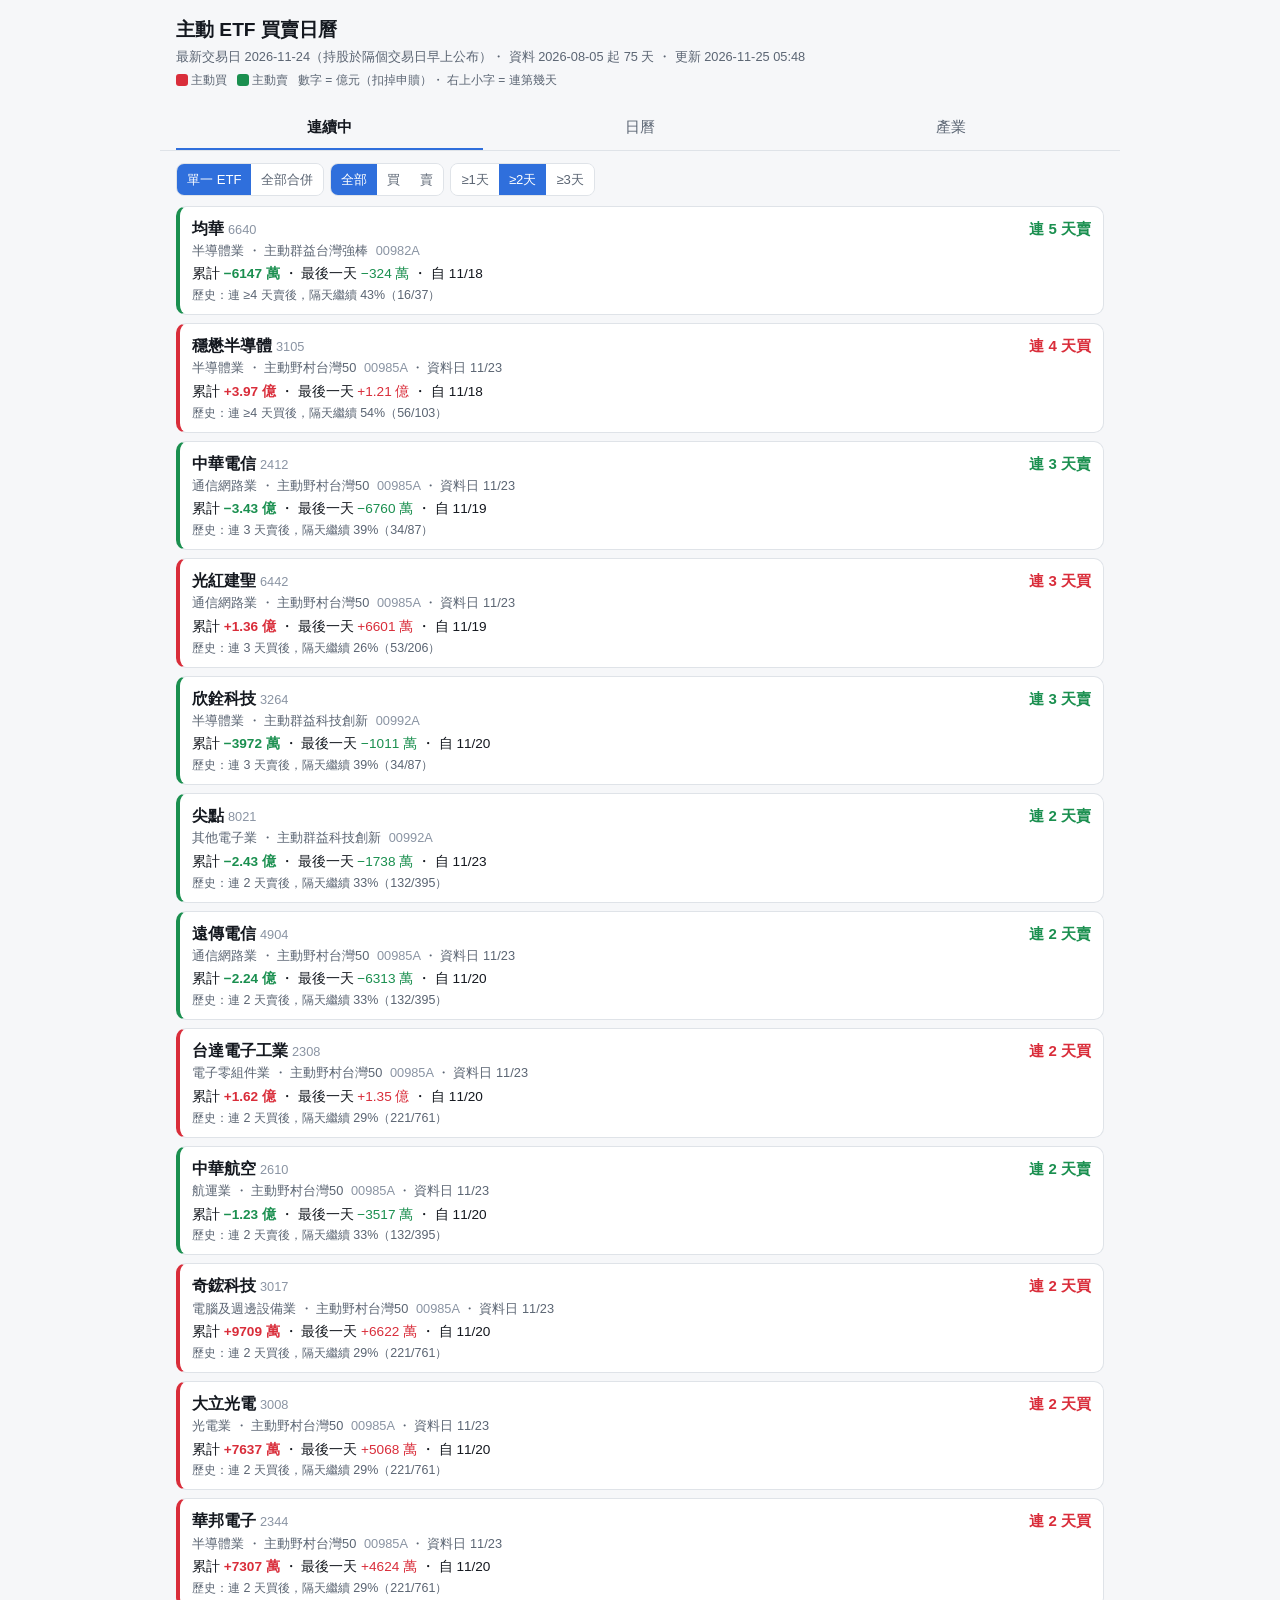
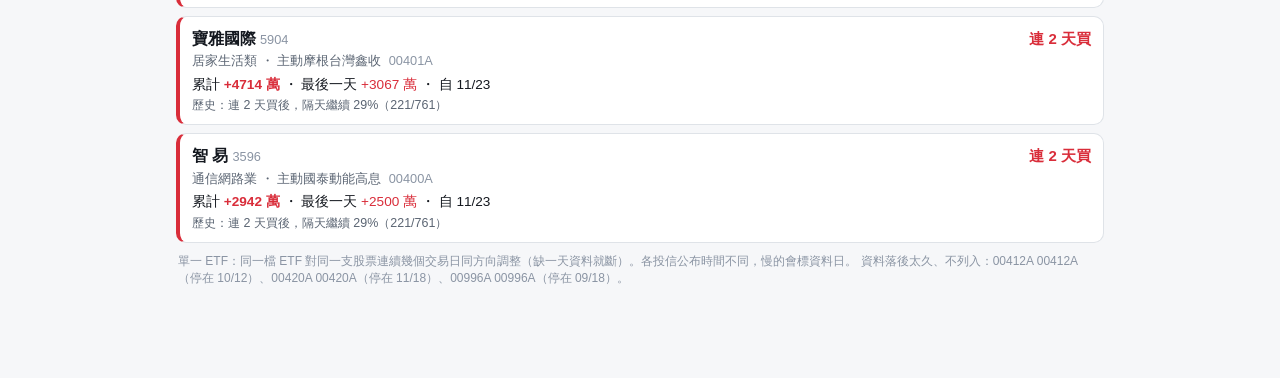
==== calendar/index.html @ 2f812009 "sync: 上游 357be80 + 推播狀態 2026/11/25 05:48" ====
<!doctype html>
<html lang="zh-Hant">
<head>
<meta charset="utf-8">
<meta name="viewport" content="width=device-width,initial-scale=1">
<title>主動 ETF 買賣日曆</title>
<style>
:root{--bg:#f6f7f9;--panel:#fff;--panel2:#f0f2f5;--line:#dfe3e8;--ink:#14181f;--dim:#5b6573;--mute:#8a94a3;
  --buy:#d92d3a;--buy-bg:217,45,58;--sell:#1a8f4f;--sell-bg:26,143,79;--acc:#2f6fdc}
@media (prefers-color-scheme:dark){:root:not([data-theme="light"]){--bg:#0d1117;--panel:#161b22;--panel2:#1f2630;
  --line:#2a323d;--ink:#e6eaf0;--dim:#a2adbb;--mute:#6f7b8b;--buy:#ff6b74;--buy-bg:255,90,100;--sell:#3ccf7f;--sell-bg:50,200,120;--acc:#6aa3ff}}
:root[data-theme="dark"]{--bg:#0d1117;--panel:#161b22;--panel2:#1f2630;--line:#2a323d;--ink:#e6eaf0;--dim:#a2adbb;
  --mute:#6f7b8b;--buy:#ff6b74;--buy-bg:255,90,100;--sell:#3ccf7f;--sell-bg:50,200,120;--acc:#6aa3ff}
*{box-sizing:border-box}
body{margin:0;background:var(--bg);color:var(--ink);font:15px/1.45 -apple-system,BlinkMacSystemFont,"PingFang TC","Noto Sans TC",sans-serif;
  font-feature-settings:"tnum" 1;-webkit-text-size-adjust:100%}
.wrap{max-width:60rem;margin:0 auto;padding:0 16px 80px}
header{padding:16px 0 8px}
h1{font-size:1.2rem;margin:0}
.sub{color:var(--dim);font-size:.8rem;margin-top:4px}
.legend{display:flex;gap:10px;align-items:center;font-size:.75rem;color:var(--dim);margin-top:6px;flex-wrap:wrap}
.sw{display:inline-block;width:12px;height:12px;border-radius:3px;vertical-align:-2px;margin-right:3px}
nav{position:sticky;top:0;z-index:5;background:var(--bg);display:flex;gap:4px;border-bottom:1px solid var(--line);margin:8px -16px 12px;padding:0 16px}
nav button{flex:1;background:none;border:0;border-bottom:2px solid transparent;color:var(--dim);font:inherit;padding:10px 0;cursor:pointer}
nav button.on{color:var(--ink);border-bottom-color:var(--acc);font-weight:600}
.bar{display:flex;gap:6px;flex-wrap:wrap;margin-bottom:10px}
.seg{display:inline-flex;border:1px solid var(--line);border-radius:8px;overflow:hidden}
.seg button{background:var(--panel);border:0;color:var(--dim);font:inherit;font-size:.82rem;padding:6px 10px;cursor:pointer}
.seg button.on{background:var(--acc);color:#fff}
select{font:inherit;font-size:.85rem;padding:6px 8px;border-radius:8px;border:1px solid var(--line);background:var(--panel);color:var(--ink);max-width:100%}
.card{background:var(--panel);border:1px solid var(--line);border-left:4px solid var(--c);border-radius:10px;padding:10px 12px;margin-bottom:8px;cursor:pointer}
.card .top{display:flex;justify-content:space-between;gap:8px;align-items:baseline}
.card .nm{font-weight:600;font-size:1rem}
.card .code{color:var(--mute);font-size:.8rem;margin-left:4px}
.card .run{color:var(--c);font-weight:700;white-space:nowrap}
.card .meta{color:var(--dim);font-size:.8rem;margin-top:2px}
.card .nums{font-size:.85rem;margin-top:4px}
.card .p{font-size:.78rem;color:var(--dim);margin-top:2px}
.amt-b{color:var(--buy)}.amt-s{color:var(--sell)}
.empty{color:var(--mute);text-align:center;padding:30px 0}
.gridwrap{overflow-x:auto;border:1px solid var(--line);border-radius:10px;background:var(--panel)}
table.cal{border-collapse:separate;border-spacing:0;font-size:.72rem}
.cal th,.cal td{padding:0;height:30px;text-align:center;border-bottom:1px solid var(--line)}
.cal thead th{position:sticky;top:0;background:var(--panel2);color:var(--dim);font-weight:500;min-width:42px;padding:0 2px;z-index:2}
.cal .stk{position:sticky;left:0;background:var(--panel);text-align:left;padding:0 8px;min-width:96px;max-width:110px;
  white-space:nowrap;overflow:hidden;text-overflow:ellipsis;z-index:1;border-right:1px solid var(--line);cursor:pointer;font-size:.78rem}
.cal thead .stk{z-index:3;background:var(--panel2)}
.cal .stk small{color:var(--mute)}
.cal tr.grp td{background:var(--panel2);height:24px}
.cal tr.grp td.stk{color:var(--dim);font-weight:600}
.cal td.c{min-width:42px;font-variant-numeric:tabular-nums}
.cal td.c>span{display:block;position:relative;margin:2px;border-radius:4px;line-height:26px;white-space:nowrap}
.cal td.c .r{position:absolute;top:-1px;right:2px;font-size:.55rem;line-height:1;opacity:.85}
.note{font-size:.75rem;color:var(--mute);margin:10px 2px}
#sheet{position:fixed;inset:0;background:rgba(0,0,0,.45);display:none;z-index:20}
#sheet.open{display:block}
#sheet .box{position:absolute;left:0;right:0;bottom:0;max-height:85vh;overflow:auto;background:var(--panel);border-radius:14px 14px 0 0;padding:16px 16px 28px}
#sheet .box{max-width:60rem;margin:0 auto}
.links{display:flex;gap:8px;margin:10px 0}
.links a{flex:1;text-align:center;text-decoration:none;background:var(--acc);color:#fff;border-radius:8px;padding:10px 0;font-weight:600}
.links a.alt{background:var(--panel2);color:var(--ink);border:1px solid var(--line)}
table.det{width:100%;border-collapse:collapse;font-size:.82rem}
.det td,.det th{padding:6px 4px;border-bottom:1px solid var(--line);text-align:left}
.det th{color:var(--dim);font-weight:500}
.det td.n{text-align:right;font-variant-numeric:tabular-nums}
.x{float:right;background:none;border:0;color:var(--dim);font-size:1.4rem;line-height:1;cursor:pointer}
</style>
</head>
<body>
<div class="wrap">
<header>
  <h1>主動 ETF 買賣日曆</h1>
  <div class="sub" id="sub"></div>
  <div class="legend">
    <span><i class="sw" style="background:var(--buy)"></i>主動買</span>
    <span><i class="sw" style="background:var(--sell)"></i>主動賣</span>
    <span>數字 = 億元（扣掉申贖）・ 右上小字 = 連第幾天</span>
  </div>
</header>
<nav>
  <button data-tab="runs" class="on">連續中</button>
  <button data-tab="cal">日曆</button>
  <button data-tab="ind">產業</button>
</nav>

<section id="tab-runs">
  <div class="bar">
    <div class="seg" id="r-level"><button data-v="etf" class="on">單一 ETF</button><button data-v="stk">全部合併</button></div>
    <div class="seg" id="r-dir"><button data-v="0" class="on">全部</button><button data-v="1">買</button><button data-v="-1">賣</button></div>
    <div class="seg" id="r-min"><button data-v="1">≥1天</button><button data-v="2" class="on">≥2天</button><button data-v="3">≥3天</button></div>
  </div>
  <div id="runs"></div>
  <div class="note" id="runs-note"></div>
</section>

<section id="tab-cal" hidden>
  <div class="bar"><select id="c-etf"></select><select id="c-ind"></select></div>
  <div class="gridwrap" id="calwrap"></div>
  <div class="note">點股票名稱看明細和今日走勢。只列出最近這段期間有訊號的股票。</div>
</section>

<section id="tab-ind" hidden>
  <div class="gridwrap" id="indwrap"></div>
  <div class="note">所有主動 ETF 合併、依產業加總的淨主動金額（億）。點產業名稱 → 日曆只看這個產業。</div>
</section>
</div>

<div id="sheet"><div class="box" id="sheetbox"></div></div>

<script>
const D = {"built":"2026-11-25 05:48","days":["2026-10-12","2026-10-13","2026-10-14","2026-10-15","2026-10-16","2026-10-19","2026-10-20","2026-10-21","2026-10-22","2026-10-27","2026-10-28","2026-10-29","2026-10-30","2026-11-02","2026-11-03","2026-11-04","2026-11-05","2026-11-06","2026-11-09","2026-11-10","2026-11-11","2026-11-12","2026-11-13","2026-11-16","2026-11-17","2026-11-18","2026-11-19","2026-11-20","2026-11-23","2026-11-24"],"last_day":"2026-11-24","first_day":"2026-08-05","n_days":75,"stale":["00412A","00420A","00996A"],"etfs":{"00400A":{"name":"主動國泰動能高息","issuer":"國泰","latest":"2026-11-24"},"00401A":{"name":"主動摩根台灣鑫收","issuer":"摩根","latest":"2026-11-24"},"00403A":{"name":"主動統一升級50","issuer":"統一","latest":"2026-11-24"},"00404A":{"name":"主動聯博動能50","issuer":"聯博","latest":"2026-11-24"},"00405A":{"name":"主動富邦台灣龍耀","issuer":"富邦","latest":"2026-11-24"},"00406A":{"name":"主動中信台灣收益","issuer":"中信","latest":"2026-11-24"},"00407A":{"name":"主動凱基台灣","issuer":"凱基","latest":"2026-11-24"},"00408A":{"name":"主動第一金優股息","issuer":"第一金","latest":"2026-11-24"},"00410A":{"name":"主動永豐科技趨勢","issuer":"永豐","latest":"2026-11-24"},"00412A":{"name":"00412A","issuer":"","latest":"2026-10-12"},"00413A":{"name":"主動玉山關鍵科技","issuer":"玉山","latest":"2026-11-24"},"00415A":{"name":"主動群益核心50","issuer":"群益","latest":"2026-11-24"},"00416A":{"name":"主動台新臺灣中小","issuer":"台新","latest":"2026-11-24"},"00418A":{"name":"主動復華台灣新星","issuer":"復華","latest":"2026-11-24"},"00420A":{"name":"00420A","issuer":"","latest":"2026-11-18"},"00980A":{"name":"主動野村臺灣優選","issuer":"野村","latest":"2026-11-23"},"00981A":{"name":"主動統一台股增長","issuer":"統一","latest":"2026-11-24"},"00982A":{"name":"主動群益台灣強棒","issuer":"群益","latest":"2026-11-24"},"00984A":{"name":"主動安聯台灣高息","issuer":"安聯","latest":"2026-11-23"},"00985A":{"name":"主動野村台灣50","issuer":"野村","latest":"2026-11-23"},"00987A":{"name":"主動台新優勢成長","issuer":"台新","latest":"2026-11-24"},"00991A":{"name":"主動復華未來50","issuer":"復華","latest":"2026-11-24"},"00992A":{"name":"主動群益科技創新","issuer":"群益","latest":"2026-11-24"},"00993A":{"name":"主動安聯台灣","issuer":"安聯","latest":"2026-11-23"},"00994A":{"name":"主動第一金台股優","issuer":"第一金","latest":"2026-11-24"},"00995A":{"name":"主動中信台灣卓越","issuer":"中信","latest":"2026-11-24"},"00996A":{"name":"00996A","issuer":"","latest":"2026-09-18"},"00999A":{"name":"主動野村臺灣高息","issuer":"野村","latest":"2026-11-23"}},"stocks":{"1101":{"n":"臺灣水泥","ind":"水泥工業","mkt":"twse"},"1215":{"n":"卜蜂","ind":"食品工業","mkt":"twse"},"1216":{"n":"統一企業","ind":"食品工業","mkt":"twse"},"1301":{"n":"台灣塑膠工業","ind":"塑膠工業","mkt":"twse"},"1303":{"n":"南亞塑膠工業","ind":"塑膠工業","mkt":"twse"},"1326":{"n":"台灣化學纖維","ind":"塑膠工業","mkt":"twse"},"1402":{"n":"遠東新世紀","ind":"紡織纖維","mkt":"twse"},"1409":{"n":"新纖","ind":"紡織纖維","mkt":"twse"},"1476":{"n":"儒鴻","ind":"紡織纖維","mkt":"twse"},"1477":{"n":"聚陽實業","ind":"紡織纖維","mkt":"twse"},"1504":{"n":"東元電機","ind":"電機機械","mkt":"twse"},"1519":{"n":"華城","ind":"電機機械","mkt":"twse"},"1560":{"n":"中國砂輪企業","ind":"電機機械","mkt":"twse"},"1590":{"n":"亞德客-KY","ind":"電機機械","mkt":"twse"},"1605":{"n":"華新麗華","ind":"電器電纜","mkt":"twse"},"1709":{"n":"和益","ind":"化學工業","mkt":"twse"},"1727":{"n":"臺灣中華化學工業","ind":"化學工業","mkt":"twse"},"1785":{"n":"光洋科","ind":"其他電子類","mkt":"tpex"},"1802":{"n":"台玻","ind":"玻璃陶瓷","mkt":"twse"},"1815":{"n":"富喬","ind":"電子零組件業","mkt":"tpex"},"2006":{"n":"東和鋼鐵","ind":"鋼鐵工業","mkt":"twse"},"2027":{"n":"大成不銹鋼工業","ind":"鋼鐵工業","mkt":"twse"},"2049":{"n":"上銀科技","ind":"電機機械","mkt":"twse"},"2059":{"n":"川湖科技","ind":"電子零組件業","mkt":"twse"},"2301":{"n":"光寶科","ind":"電腦及週邊設備業","mkt":"twse"},"2303":{"n":"聯華電子","ind":"半導體業","mkt":"twse"},"2308":{"n":"台達電子工業","ind":"電子零組件業","mkt":"twse"},"2313":{"n":"華通電腦","ind":"電子零組件業","mkt":"twse"},"2317":{"n":"鴻海精密工業","ind":"其他電子業","mkt":"twse"},"2327":{"n":"國巨*","ind":"電子零組件業","mkt":"twse"},"2330":{"n":"台灣積體電路製造","ind":"半導體業","mkt":"twse"},"2337":{"n":"旺宏","ind":"半導體業","mkt":"twse"},"2344":{"n":"華邦電子","ind":"半導體業","mkt":"twse"},"2345":{"n":"智邦科技","ind":"通信網路業","mkt":"twse"},"2347":{"n":"聯強","ind":"電子通路業","mkt":"twse"},"2351":{"n":"順德","ind":"半導體業","mkt":"twse"},"2357":{"n":"華碩電腦","ind":"電腦及週邊設備業","mkt":"twse"},"2360":{"n":"致茂","ind":"其他電子業","mkt":"twse"},"2368":{"n":"金像電子（股）公司","ind":"電子零組件業","mkt":"twse"},"2376":{"n":"技嘉","ind":"電腦及週邊設備業","mkt":"twse"},"2377":{"n":"微星科技","ind":"電腦及週邊設備業","mkt":"twse"},"2379":{"n":"瑞昱","ind":"半導體業","mkt":"twse"},"2382":{"n":"廣達電腦","ind":"電腦及週邊設備業","mkt":"twse"},"2383":{"n":"台光電子材料","ind":"電子零組件業","mkt":"twse"},"2395":{"n":"研華","ind":"電腦及週邊設備業","mkt":"twse"},"2404":{"n":"漢唐","ind":"其他電子業","mkt":"twse"},"2408":{"n":"南亞科技","ind":"半導體業","mkt":"twse"},"2409":{"n":"友達","ind":"光電業","mkt":"twse"},"2412":{"n":"中華電信","ind":"通信網路業","mkt":"twse"},"2428":{"n":"興勤","ind":"電子零組件業","mkt":"twse"},"2436":{"n":"偉詮電子","ind":"半導體業","mkt":"twse"},"2439":{"n":"美律","ind":"通信網路業","mkt":"twse"},"2441":{"n":"超豐電子","ind":"半導體業","mkt":"twse"},"2449":{"n":"京元電子","ind":"半導體業","mkt":"twse"},"2451":{"n":"創見資訊","ind":"半導體業","mkt":"twse"},"2454":{"n":"聯發科技","ind":"半導體業","mkt":"twse"},"2455":{"n":"全新光電科技","ind":"通信網路業","mkt":"twse"},"2464":{"n":"盟立","ind":"其他電子業","mkt":"twse"},"2466":{"n":"冠西","ind":"光電業","mkt":"twse"},"2467":{"n":"志聖","ind":"電子零組件業","mkt":"twse"},"2476":{"n":"鉅祥","ind":"電子零組件業","mkt":"twse"},"2478":{"n":"大毅","ind":"電子零組件業","mkt":"twse"},"2481":{"n":"強茂","ind":"半導體業","mkt":"twse"},"2486":{"n":"一詮精密工業","ind":"光電業","mkt":"twse"},"2603":{"n":"長榮海運","ind":"航運業","mkt":"twse"},"2606":{"n":"裕  民","ind":"航運業","mkt":"twse"},"2609":{"n":"陽明海運","ind":"航運業","mkt":"twse"},"2610":{"n":"中華航空","ind":"航運業","mkt":"twse"},"2615":{"n":"萬海","ind":"航運業","mkt":"twse"},"2618":{"n":"長榮航空","ind":"航運業","mkt":"twse"},"2634":{"n":"漢翔公司","ind":"航運業","mkt":"twse"},"2637":{"n":"慧洋-KY","ind":"航運業","mkt":"twse"},"2801":{"n":"彰銀","ind":"金融保險","mkt":"twse"},"2851":{"n":"中央再保險股份有限公司","ind":"金融保險","mkt":"twse"},"2855":{"n":"統一證券","ind":"金融保險","mkt":"twse"},"2880":{"n":"華南金融控股","ind":"金融保險","mkt":"twse"},"2881":{"n":"富邦金控","ind":"金融保險","mkt":"twse"},"2882":{"n":"國泰金融","ind":"金融保險","mkt":"twse"},"2883":{"n":"凱基金控","ind":"金融保險","mkt":"twse"},"2884":{"n":"玉山金融控股","ind":"金融保險","mkt":"twse"},"2885":{"n":"元大金融控股","ind":"金融保險","mkt":"twse"},"2886":{"n":"兆豐金融控股","ind":"金融保險","mkt":"twse"},"2887":{"n":"台新新光金融控股","ind":"金融保險","mkt":"twse"},"2890":{"n":"永豐金融控股","ind":"金融保險","mkt":"twse"},"2891":{"n":"中信金","ind":"金融保險","mkt":"twse"},"2892":{"n":"第一金融控股","ind":"金融保險","mkt":"twse"},"3006":{"n":"晶豪","ind":"半導體業","mkt":"twse"},"3008":{"n":"大立光電","ind":"光電業","mkt":"twse"},"3014":{"n":"聯陽半導體股份有限公司","ind":"半導體業","mkt":"twse"},"3017":{"n":"奇鋐科技","ind":"電腦及週邊設備業","mkt":"twse"},"3023":{"n":"信邦","ind":"電子零組件業","mkt":"twse"},"3026":{"n":"禾伸堂企業","ind":"電子零組件業","mkt":"twse"},"3028":{"n":"增你強","ind":"電子通路業","mkt":"twse"},"3034":{"n":"聯詠","ind":"半導體業","mkt":"twse"},"3036":{"n":"文曄科技","ind":"電子通路業","mkt":"twse"},"3037":{"n":"欣興電子","ind":"電子零組件業","mkt":"twse"},"3042":{"n":"晶技","ind":"電子零組件業","mkt":"twse"},"3044":{"n":"健鼎科技","ind":"電子零組件業","mkt":"twse"},"3045":{"n":"台灣大","ind":"通信網路業","mkt":"twse"},"3081":{"n":"聯亞光電工業","ind":"通信網路業","mkt":"tpex"},"3090":{"n":"日電貿","ind":"電子零組件業","mkt":"twse"},"3105":{"n":"穩懋半導體","ind":"半導體業","mkt":"tpex"},"3131":{"n":"弘塑科技","ind":"半導體業","mkt":"tpex"},"3167":{"n":"大量科技","ind":"電機機械","mkt":"twse"},"3189":{"n":"景碩","ind":"半導體業","mkt":"twse"},"3211":{"n":"順達","ind":"電腦及週邊設備業","mkt":"tpex"},"3227":{"n":"原相科技","ind":"半導體業","mkt":"tpex"},"3231":{"n":"緯創資通","ind":"電腦及週邊設備業","mkt":"twse"},"3260":{"n":"威剛","ind":"半導體業","mkt":"tpex"},"3264":{"n":"欣銓科技","ind":"半導體業","mkt":"tpex"},"3265":{"n":"台星科","ind":"半導體業","mkt":"tpex"},"3293":{"n":"鈊象電子","ind":"文化創意業","mkt":"tpex"},"3324":{"n":"雙鴻科技","ind":"其他電子類","mkt":"tpex"},"3363":{"n":"上詮","ind":"通信網路業","mkt":"tpex"},"3374":{"n":"精材","ind":"半導體業","mkt":"tpex"},"3376":{"n":"新日興","ind":"電子零組件業","mkt":"twse"},"3406":{"n":"玉晶光","ind":"光電業","mkt":"twse"},"3443":{"n":"創意電子","ind":"半導體業","mkt":"twse"},"3450":{"n":"聯鈞","ind":"半導體業","mkt":"twse"},"3455":{"n":"由田","ind":"光電業","mkt":"tpex"},"3491":{"n":"昇達科技","ind":"通信網路業","mkt":"tpex"},"3529":{"n":"力旺電子","ind":"半導體業","mkt":"tpex"},"3533":{"n":"嘉澤","ind":"電子零組件業","mkt":"twse"},"3583":{"n":"辛耘","ind":"半導體業","mkt":"twse"},"3596":{"n":"智  易","ind":"通信網路業","mkt":"twse"},"3605":{"n":"宏致","ind":"電子零組件業","mkt":"twse"},"3617":{"n":"碩天","ind":"其他電子業","mkt":"twse"},"3653":{"n":"健策精密工業","ind":"電子零組件業","mkt":"twse"},"3661":{"n":"世芯電子","ind":"半導體業","mkt":"twse"},"3665":{"n":"貿聯控股（BizLink Holding In","ind":"其他電子業","mkt":"twse"},"3680":{"n":"家登精密工業","ind":"半導體業","mkt":"tpex"},"3702":{"n":"大聯大控股","ind":"電子通路業","mkt":"twse"},"3706":{"n":"神達控股","ind":"電腦及週邊設備業","mkt":"twse"},"3711":{"n":"日月光投資控股","ind":"半導體業","mkt":"twse"},"3714":{"n":"富采","ind":"光電業","mkt":"twse"},"4441":{"n":"振大環球","ind":"紡織纖維","mkt":"twse"},"4551":{"n":"智伸科技","ind":"汽車工業","mkt":"twse"},"4746":{"n":"台耀化學","ind":"生技醫療業","mkt":"twse"},"4749":{"n":"新應材","ind":"半導體業","mkt":"tpex"},"4770":{"n":"上品綜合工業股份有限公司","ind":"化學工業","mkt":"twse"},"4904":{"n":"遠傳電信","ind":"通信網路業","mkt":"twse"},"4938":{"n":"和碩聯合科技","ind":"電腦及週邊設備業","mkt":"twse"},"4958":{"n":"臻鼎科技控股","ind":"電子零組件業","mkt":"twse"},"4961":{"n":"天鈺科技","ind":"半導體業","mkt":"twse"},"4966":{"n":"譜瑞-KY","ind":"半導體業","mkt":"tpex"},"4967":{"n":"十銓","ind":"半導體業","mkt":"twse"},"4979":{"n":"華星光","ind":"通信網路業","mkt":"tpex"},"4991":{"n":"環宇 -KY","ind":"半導體業","mkt":"tpex"},"5274":{"n":"信驊科技","ind":"半導體業","mkt":"tpex"},"5289":{"n":"宜鼎國際","ind":"電腦及週邊設備業","mkt":"tpex"},"5347":{"n":"世界先進","ind":"半導體業","mkt":"tpex"},"5351":{"n":"鈺創","ind":"半導體業","mkt":"tpex"},"5425":{"n":"台半","ind":"半導體業","mkt":"tpex"},"5434":{"n":"崇越科技","ind":"電子通路業","mkt":"twse"},"5483":{"n":"中美晶","ind":"半導體業","mkt":"tpex"},"5534":{"n":"長虹建設","ind":"建材營造","mkt":"twse"},"5536":{"n":"聖暉*","ind":"其他電子類","mkt":"tpex"},"5871":{"n":"中租-KY","ind":"其他","mkt":"twse"},"5876":{"n":"上海商銀","ind":"金融保險","mkt":"twse"},"5904":{"n":"寶雅國際","ind":"居家生活類","mkt":"tpex"},"6121":{"n":"新普科技","ind":"電腦及週邊設備業","mkt":"tpex"},"6139":{"n":"亞翔","ind":"其他電子業","mkt":"twse"},"6147":{"n":"頎邦","ind":"半導體業","mkt":"tpex"},"6187":{"n":"萬潤","ind":"半導體業","mkt":"tpex"},"6196":{"n":"帆宣","ind":"其他電子業","mkt":"twse"},"6197":{"n":"佳必琪","ind":"電子零組件業","mkt":"twse"},"6213":{"n":"聯茂電子","ind":"電子零組件業","mkt":"twse"},"6214":{"n":"精誠資訊","ind":"資訊服務業","mkt":"twse"},"6223":{"n":"旺矽科技","ind":"半導體業","mkt":"tpex"},"6239":{"n":"力成","ind":"半導體業","mkt":"twse"},"6257":{"n":"矽格","ind":"半導體業","mkt":"twse"},"6271":{"n":"同欣電","ind":"半導體業","mkt":"twse"},"6274":{"n":"台燿科技","ind":"電子零組件業","mkt":"tpex"},"6278":{"n":"台表科","ind":"光電業","mkt":"twse"},"6285":{"n":"啟碁科技","ind":"通信網路業","mkt":"twse"},"6415":{"n":"矽力*-KY","ind":"半導體業","mkt":"twse"},"6438":{"n":"迅得機械","ind":"其他電子業","mkt":"twse"},"6442":{"n":"光紅建聖","ind":"通信網路業","mkt":"twse"},"6446":{"n":"藥華醫藥","ind":"生技醫療業","mkt":"twse"},"6488":{"n":"環球晶圓","ind":"半導體業","mkt":"tpex"},"6505":{"n":"台塑石化","ind":"油電燃氣業","mkt":"twse"},"6510":{"n":"中華精測科技","ind":"半導體業","mkt":"tpex"},"6515":{"n":"穎崴科技","ind":"半導體業","mkt":"twse"},"6526":{"n":"達發科技股份有限公司","ind":"半導體業","mkt":"twse"},"6531":{"n":"愛普科技","ind":"半導體業","mkt":"twse"},"6584":{"n":"南俊國際","ind":"電子零組件業","mkt":"tpex"},"6640":{"n":"均華","ind":"半導體業","mkt":"tpex"},"6669":{"n":"緯穎科技服務","ind":"電腦及週邊設備業","mkt":"twse"},"6670":{"n":"復盛應用","ind":"運動休閒","mkt":"twse"},"6672":{"n":"騰輝電子-KY","ind":"電子零組件業","mkt":"twse"},"6691":{"n":"洋基工程","ind":"其他電子業","mkt":"twse"},"6715":{"n":"嘉基科技","ind":"電子零組件業","mkt":"twse"},"6770":{"n":"力積電","ind":"半導體業","mkt":"twse"},"6782":{"n":"視陽","ind":"生技醫療業","mkt":"twse"},"6805":{"n":"富世達","ind":"電子零組件業","mkt":"twse"},"6831":{"n":"邁科科技","ind":"電腦及週邊設備業","mkt":"twse"},"6957":{"n":"裕慶-KY","ind":"其他","mkt":"twse"},"7722":{"n":"LINEPAY","ind":"數位雲端","mkt":"twse"},"7750":{"n":"新代","ind":"電機機械","mkt":"twse"},"7769":{"n":"鴻勁精密","ind":"半導體業","mkt":"twse"},"7788":{"n":"松川精密","ind":"電子零組件業","mkt":"twse"},"7795":{"n":"長廣精機","ind":"電子零組件業","mkt":"twse"},"7828":{"n":"創新服務","ind":"半導體業","mkt":"tpex"},"7856":{"n":"漢測","ind":"半導體業","mkt":"tpex"},"8016":{"n":"矽創","ind":"半導體業","mkt":"twse"},"8021":{"n":"尖點","ind":"其他電子業","mkt":"twse"},"8039":{"n":"台虹科技","ind":"電子零組件業","mkt":"twse"},"8046":{"n":"南亞電路板","ind":"電子零組件業","mkt":"twse"},"8070":{"n":"長華*","ind":"電子通路業","mkt":"twse"},"8081":{"n":"致新科技","ind":"半導體業","mkt":"twse"},"8150":{"n":"南茂科技","ind":"半導體業","mkt":"twse"},"8210":{"n":"勤誠","ind":"電腦及週邊設備業","mkt":"twse"},"8299":{"n":"群聯電子","ind":"半導體業","mkt":"tpex"},"8358":{"n":"金居","ind":"電子零組件業","mkt":"tpex"},"8464":{"n":"億豐綜合工業","ind":"居家生活","mkt":"twse"},"8996":{"n":"高力熱處理工業","ind":"電機機械","mkt":"twse"},"9933":{"n":"中鼎","ind":"其他","mkt":"twse"},"9939":{"n":"宏全","ind":"其他","mkt":"twse"},"9941":{"n":"裕融企業","ind":"其他","mkt":"twse"},"9958":{"n":"世紀鋼鐵結構","ind":"鋼鐵工業","mkt":"twse"}},"cells_etf":[["00403A","6488",0,-1.118,-1,"adj",-100,3],["00403A","2313",0,2.001,1,"entry",800,1],["00403A","3008",0,3.15,1,"adj",43,1],["00403A","6805",0,-4.086,-1,"adj",-180,1],["00403A","3037",1,-9.44,-1,"adj",-800,1],["00403A","6488",1,-4.056,-1,"adj",-400,4],["00403A","2481",1,-0.976,-1,"adj",-600,1],["00403A","2313",1,0.984,1,"adj",400,2],["00403A","3008",1,6.693,1,"adj",92,2],["00403A","8996",1,1.372,1,"adj",80,1],["00403A","2481",2,-0.576,-1,"adj",-350,2],["00403A","2303",2,-7.103,-1,"adj",-5000,1],["00403A","6274",2,1.387,1,"adj",80,1],["00403A","5274",2,4.9,1,"adj",28,1],["00403A","7769",2,-0.058,-1,"exit",-1,1],["00403A","3443",2,1.237,1,"adj",15,1],["00403A","6274",3,1.948,1,"adj",120,2],["00403A","2454",3,-10.411,-1,"adj",-250,1],["00403A","2368",4,2.739,1,"adj",220,1],["00403A","2313",4,1.963,1,"adj",800,1],["00403A","2383",4,-10.33,-1,"adj",-200,1],["00403A","6805",4,1.8,1,"adj",80,1],["00403A","2368",5,1.5,1,"adj",120,2],["00403A","6274",5,1.631,1,"adj",100,1],["00403A","1560",5,0.945,1,"adj",109,1],["00403A","2454",5,-8.415,-1,"adj",-200,1],["00403A","6805",5,1.401,1,"adj",60,2],["00403A","3443",5,1.957,1,"adj",25,1],["00403A","3017",6,1.995,1,"adj",60,1],["00403A","2303",6,-6.353,-1,"adj",-5000,1],["00403A","2059",6,1.515,1,"adj",15,1],["00403A","1560",6,0.858,1,"adj",100,2],["00403A","6669",6,2.945,1,"adj",153,1],["00403A","2883",7,0.765,1,"entry",2000,1],["00403A","2404",7,-0.011,-1,"exit",-1,1],["00403A","1303",7,1.604,1,"adj",500,1],["00403A","1560",7,0.702,1,"adj",80,3],["00403A","3008",7,2.468,1,"adj",40,1],["00403A","5274",7,1.817,1,"adj",11,1],["00403A","3037",8,2.17,1,"adj",200,1],["00403A","3653",8,-6.98,-1,"adj",-115,1],["00403A","3017",9,1.722,1,"adj",55,1],["00403A","2883",9,0.77,1,"adj",2000,1],["00403A","2303",9,-4.899,-1,"adj",-4000,1],["00403A","3711",9,2.597,1,"adj",399,1],["00403A","5274",9,2.242,1,"adj",14,1],["00403A","3711",10,3.475,1,"adj",500,2],["00403A","3583",10,-0.473,-1,"adj",-77,1],["00403A","1560",10,0.639,1,"adj",70,1],["00403A","2454",10,1.27,1,"adj",30,1],["00403A","3443",10,2.452,1,"adj",30,1],["00403A","2308",10,-3.749,-1,"adj",-242,1],["00403A","2368",11,1.226,1,"adj",110,1],["00403A","2303",11,-6.939,-1,"adj",-5999,1],["00403A","3711",11,2.732,1,"adj",400,3],["00403A","3583",11,-0.436,-1,"adj",-73,2],["00403A","5274",11,1.698,1,"adj",10,1],["00403A","2308",11,-3.923,-1,"adj",-265,2],["00403A","3711",12,2.004,1,"adj",300,4],["00403A","3583",12,-0.395,-1,"adj",-70,3],["00403A","1560",12,0.607,1,"adj",70,1],["00403A","2308",12,-2.98,-1,"adj",-223,3],["00403A","2368",13,1.06,1,"adj",100,1],["00403A","2345",13,-2.164,-1,"adj",-134,1],["00403A","3711",13,2.022,1,"adj",300,5],["00403A","2454",13,1.985,1,"adj",50,1],["00403A","6442",13,-0.381,-1,"adj",-30,1],["00403A","3653",13,1.896,1,"adj",30,1],["00403A","2345",14,-3.08,-1,"adj",-206,2],["00403A","2059",14,0.924,1,"adj",10,1],["00403A","6442",14,-0.74,-1,"adj",-65,2],["00403A","3211",15,-0.405,-1,"adj",-150,1],["00403A","2454",15,1.485,1,"adj",40,1],["00403A","3711",16,0.858,1,"adj",150,1],["00403A","3211",16,-0.379,-1,"adj",-150,2],["00403A","2882",16,1.12,1,"adj",1000,1],["00403A","1303",16,0.996,1,"adj",400,1],["00403A","2454",16,1.729,1,"adj",50,2],["00403A","3211",17,-0.838,-1,"adj",-360,3],["00403A","1303",17,0.958,1,"adj",400,2],["00403A","6274",17,-1.087,-1,"adj",-120,1],["00403A","1560",17,0.537,1,"adj",80,1],["00403A","2454",17,1.695,1,"adj",50,3],["00403A","1560",18,0.213,1,"adj",29,2],["00403A","2360",18,-0.012,-1,"exit",-1,1],["00403A","3044",18,1.332,1,"entry",300,1],["00403A","3017",19,2.233,1,"adj",80,1],["00403A","3711",19,2.904,1,"adj",480,1],["00403A","1303",19,2.312,1,"adj",800,1],["00403A","6274",19,-2.259,-1,"adj",-230,1],["00403A","1560",19,0.537,1,"adj",71,3],["00403A","2454",19,3.064,1,"adj",80,1],["00403A","6669",19,1.009,1,"adj",60,1],["00403A","3044",19,0.711,1,"adj",150,2],["00403A","3017",20,1.519,1,"adj",50,2],["00403A","1303",20,3.13,1,"adj",1000,2],["00403A","6274",20,-3.18,-1,"adj",-300,2],["00403A","6805",20,1.23,1,"adj",60,1],["00403A","3443",20,1.34,1,"adj",17,1],["00403A","2344",21,-0.001,-1,"exit",-1,1],["00403A","6515",21,1.192,1,"entry",30,1],["00403A","6274",21,-1.434,-1,"adj",-150,3],["00403A","2454",21,1.925,1,"adj",50,1],["00403A","3443",21,1.808,1,"adj",23,2],["00403A","3017",22,1.52,1,"adj",50,1],["00403A","6515",22,2.469,1,"adj",60,2],["00403A","3711",22,1.914,1,"adj",320,1],["00403A","6274",22,-6.818,-1,"adj",-700,4],["00403A","3443",22,2.583,1,"adj",30,3],["00403A","2301",23,-0.106,-1,"adj",-50,1],["00403A","3211",23,-0.725,-1,"adj",-310,1],["00403A","2882",23,1.1,1,"adj",1000,1],["00403A","6274",23,-1.315,-1,"adj",-150,5],["00403A","3211",24,-1.486,-1,"adj",-680,2],["00403A","2882",24,0.888,1,"adj",800,2],["00403A","1303",24,1.307,1,"adj",500,1],["00403A","3583",24,-0.433,-1,"adj",-100,1],["00403A","6274",24,-1.975,-1,"adj",-250,6],["00403A","2454",24,1.537,1,"adj",40,1],["00403A","3661",24,1.797,1,"entry",50,1],["00403A","2481",25,-0.073,-1,"adj",-70,1],["00403A","3711",25,2.466,1,"adj",450,1],["00403A","3211",25,-0.765,-1,"exit",-350,3],["00403A","2379",25,0.734,1,"entry",100,1],["00403A","6274",25,-3.84,-1,"exit",-500,7],["00403A","3661",25,0.83,1,"adj",21,2],["00403A","2481",26,-0.26,-1,"adj",-279,2],["00403A","3661",26,1.765,1,"adj",49,3],["00403A","2301",27,-0.438,-1,"adj",-249,1],["00403A","2059",27,-1.337,-1,"adj",-25,1],["00403A","3583",27,-0.595,-1,"adj",-162,1],["00403A","6488",28,-0.276,-1,"adj",-60,1],["00403A","3583",28,-0.608,-1,"adj",-159,2],["00403A","6442",28,-0.223,-1,"adj",-25,1],["00403A","3189",28,-1.169,-1,"adj",-250,1],["00403A","3443",28,1.024,1,"adj",20,1],["00403A","3661",28,0.498,1,"adj",14,1],["00403A","2330",29,4.728,1,"adj",212,1],["00405A","2345",0,1.704,1,"adj",80,1],["00405A","1303",0,-2.105,-1,"adj",-695,1],["00405A","3017",9,-4.695,-1,"adj",-150,1],["00405A","6526",9,-1.071,-1,"adj",-145,1],["00405A","6805",9,-1.575,-1,"adj",-70,1],["00405A","3443",9,-7.426,-1,"adj",-100,1],["00405A","5274",10,2.075,1,"adj",12,1],["00405A","6415",11,1.31,1,"entry",250,1],["00405A","3037",14,-4.51,-1,"adj",-500,1],["00405A","6805",14,-2.16,-1,"adj",-100,1],["00405A","6510",14,-0.026,-1,"exit",-1,1],["00405A","3711",17,2.635,1,"adj",500,1],["00405A","2454",17,1.898,1,"adj",56,1],["00405A","2330",19,7.084,1,"adj",310,1],["00405A","6415",24,1.42,1,"adj",400,1],["00405A","8996",24,1.17,1,"adj",100,1],["00405A","5274",24,1.185,1,"adj",12,1],["00405A","3017",25,4.074,1,"adj",150,1],["00405A","6415",25,1.336,1,"adj",400,2],["00405A","3711",25,1.808,1,"adj",330,1],["00405A","2330",25,2.175,1,"adj",100,1],["00405A","8996",25,1.135,1,"adj",100,2],["00405A","3605",28,-0.009,-1,"exit",-10,1],["00405A","6531",28,-3.09,-1,"adj",-600,1],["00405A","6223",28,-3.044,-1,"adj",-80,1],["00405A","6515",28,-0.674,-1,"exit",-23,1],["00405A","2330",28,1.624,1,"adj",80,1],["00405A","6278",28,-0.016,-1,"exit",-10,1],["00405A","3189",28,-0.234,-1,"exit",-50,1],["00405A","3653",28,-3.683,-1,"adj",-100,1],["00406A","3037",0,2.636,1,"adj",210,2],["00406A","3017",0,1.963,1,"adj",58,1],["00406A","8046",0,3.168,1,"adj",220,1],["00406A","2368",0,1.42,1,"adj",115,1],["00406A","6715",0,1.614,1,"adj",320,1],["00406A","2383",0,2.152,1,"adj",35,1],["00406A","2454",0,2.359,1,"adj",51,2],["00406A","3189",0,1.06,1,"adj",100,2],["00406A","3653",0,1.217,1,"adj",17,1],["00406A","2360",0,0.828,1,"adj",35,1],["00406A","3443",0,1.62,1,"adj",20,3],["00406A","3661",0,2.901,1,"entry",66,1],["00406A","3037",1,4.72,1,"adj",400,3],["00406A","3017",1,2.788,1,"adj",85,2],["00406A","6147",1,0.768,1,"adj",345,1],["00406A","2327",1,2.217,1,"adj",370,1],["00406A","2481",1,1.221,1,"adj",750,1],["00406A","8046",1,4.32,1,"adj",300,2],["00406A","2368",1,2.176,1,"adj",186,2],["00406A","2345",1,4.998,1,"adj",245,1],["00406A","3167",1,1.952,1,"adj",200,1],["00406A","3711",1,1.11,1,"adj",150,1],["00406A","4958",1,3.604,1,"adj",653,1],["00406A","2330",1,10.707,1,"adj",430,1],["00406A","6715",1,0.28,1,"adj",55,2],["00406A","1303",1,2.168,1,"adj",680,1],["00406A","2383",1,7.763,1,"adj",140,2],["00406A","2454",1,3.619,1,"adj",80,3],["00406A","3189",1,2.08,1,"adj",200,3],["00406A","3653",1,2.097,1,"adj",30,2],["00406A","5274",1,0.694,1,"adj",4,1],["00406A","2360",1,1.1,1,"adj",50,2],["00406A","3443",1,1.214,1,"adj",15,4],["00406A","3661",1,1.389,1,"adj",34,2],["00406A","6510",1,0.982,1,"adj",30,1],["00406A","3037",2,2.134,1,"adj",180,4],["00406A","3017",2,1.757,1,"adj",53,3],["00406A","6223",2,2.354,1,"adj",40,1],["00406A","8046",2,1.43,1,"adj",100,3],["00406A","2345",2,3.649,1,"adj",178,2],["00406A","2303",2,1.421,1,"adj",1000,1],["00406A","4958",2,1.361,1,"adj",240,2],["00406A","2330",2,2.615,1,"adj",105,2],["00406A","2383",2,4.416,1,"adj",80,3],["00406A","3008",2,2.683,1,"adj",39,1],["00406A","2454",2,3.58,1,"adj",80,4],["00406A","3443",2,0.824,1,"adj",10,5],["00406A","3661",2,1.185,1,"adj",30,3],["00406A","2308",2,1.248,1,"adj",70,1],["00406A","3037",3,5.482,1,"adj",510,5],["00406A","3017",3,5.862,1,"adj",190,4],["00406A","6223",3,2.279,1,"adj",43,2],["00406A","6147",3,0.869,1,"adj",400,1],["00406A","2327",3,4.58,1,"adj",800,1],["00406A","2481",3,1.388,1,"adj",900,1],["00406A","4938",3,3.57,1,"entry",3600,1],["00406A","8046",3,3.484,1,"adj",259,4],["00406A","2368",3,1.785,1,"adj",150,1],["00406A","2345",3,4.485,1,"adj",230,3],["00406A","2303",3,1.736,1,"adj",1300,2],["00406A","3711",3,3.365,1,"adj",500,1],["00406A","4958",3,1.142,1,"adj",220,3],["00406A","2330",3,10.492,1,"adj",430,3],["00406A","6715",3,2.407,1,"adj",450,1],["00406A","1303",3,3.148,1,"adj",1000,1],["00406A","2383",3,12.288,1,"adj",240,4],["00406A","3008",3,2.51,1,"adj",38,2],["00406A","2454",3,5.622,1,"adj",135,5],["00406A","3189",3,2.545,1,"adj",260,1],["00406A","3653",3,4.735,1,"adj",70,1],["00406A","6669",3,3.048,1,"adj",160,1],["00406A","5274",3,1.913,1,"adj",12,1],["00406A","2360",3,2.632,1,"adj",130,1],["00406A","3443",3,2.301,1,"adj",30,6],["00406A","3661",3,1.832,1,"adj",50,4],["00406A","2308",3,3.257,1,"adj",200,2],["00406A","3037",4,5.995,1,"adj",550,6],["00406A","6223",4,3.019,1,"adj",58,3],["00406A","6147",4,1.232,1,"adj",600,2],["00406A","2327",4,2.552,1,"adj",450,2],["00406A","2481",4,1.268,1,"adj",800,2],["00406A","4938",4,1.022,1,"adj",1000,2],["00406A","8046",4,1.761,1,"adj",130,5],["00406A","2368",4,2.49,1,"adj",200,2],["00406A","2345",4,3.604,1,"adj",182,4],["00406A","2303",4,1.33,1,"adj",1000,3],["00406A","3711",4,1.61,1,"adj",240,2],["00406A","6715",4,2.175,1,"adj",435,2],["00406A","1303",4,4.605,1,"adj",1500,2],["00406A","2383",4,6.611,1,"adj",128,5],["00406A","3008",4,8.64,1,"adj",135,3],["00406A","2454",4,4.038,1,"adj",95,6],["00406A","3189",4,3.5,1,"adj",350,2],["00406A","3653",4,1.346,1,"adj",20,2],["00406A","5274",4,1.648,1,"adj",10,2],["00406A","2360",4,2.0,1,"adj",100,2],["00406A","3443",4,2.244,1,"adj",30,7],["00406A","1326",4,1.577,1,"adj",2000,1],["00406A","2308",4,3.271,1,"adj",200,3],["00406A","3037",5,3.919,1,"adj",350,7],["00406A","3017",5,5.477,1,"adj",165,1],["00406A","2449",5,1.315,1,"adj",500,1],["00406A","6223",5,2.617,1,"adj",50,4],["00406A","3264",5,1.288,1,"adj",500,1],["00406A","2344",5,-0.934,-1,"adj",-600,1],["00406A","2327",5,1.869,1,"adj",350,3],["00406A","4938",5,0.41,1,"adj",400,3],["00406A","8046",5,1.38,1,"adj",100,6],["00406A","2368",5,2.125,1,"adj",170,3],["00406A","6515",5,-0.31,-1,"adj",-6,1],["00406A","2345",5,1.764,1,"adj",88,5],["00406A","2303",5,1.314,1,"adj",1000,4],["00406A","4958",5,1.121,1,"adj",205,1],["00406A","2330",5,15.972,1,"adj",660,1],["00406A","2059",5,1.291,1,"adj",13,1],["00406A","1303",5,1.881,1,"adj",620,3],["00406A","2383",5,2.561,1,"adj",50,6],["00406A","6274",5,4.242,1,"adj",260,1],["00406A","2454",5,5.049,1,"adj",120,7],["00406A","3189",5,2.948,1,"adj",300,3],["00406A","3653",5,3.28,1,"adj",50,3],["00406A","5274",5,1.278,1,"adj",8,3],["00406A","3661",5,1.112,1,"adj",30,1],["00406A","1326",5,1.128,1,"adj",1500,2],["00406A","3037",6,1.793,1,"adj",170,8],["00406A","6223",6,1.764,1,"adj",36,5],["00406A","3264",6,1.236,1,"adj",500,2],["00406A","6147",6,1.234,1,"adj",600,1],["00406A","2368",6,1.777,1,"adj",150,4],["00406A","6274",6,1.24,1,"adj",80,2],["00406A","3443",6,1.394,1,"adj",18,1],["00406A","3037",7,2.53,1,"adj",230,9],["00406A","3017",7,3.298,1,"adj",102,1],["00406A","2449",7,1.67,1,"adj",600,1],["00406A","2327",7,1.897,1,"adj",350,1],["00406A","4938",7,1.049,1,"adj",1000,1],["00406A","8046",7,1.742,1,"adj",130,1],["00406A","2368",7,3.585,1,"adj",300,5],["00406A","4958",7,1.734,1,"adj",300,1],["00406A","2059",7,2.016,1,"adj",20,1],["00406A","6715",7,0.469,1,"adj",98,1],["00406A","1303",7,2.566,1,"adj",800,1],["00406A","2383",7,2.495,1,"adj",50,1],["00406A","3231",7,4.095,1,"entry",2100,1],["00406A","3653",7,3.921,1,"adj",60,1],["00406A","3443",7,0.96,1,"adj",12,2],["00406A","3661",7,1.113,1,"adj",30,1],["00406A","6139",7,-0.474,-1,"exit",-72,1],["00406A","1326",7,0.153,1,"adj",200,1],["00406A","2308",7,1.627,1,"adj",100,1],["00406A","3037",8,2.17,1,"adj",200,10],["00406A","3017",8,3.46,1,"adj",110,2],["00406A","6223",8,2.689,1,"adj",55,1],["00406A","3264",8,1.479,1,"adj",600,1],["00406A","8046",8,2.53,1,"adj",200,2],["00406A","2368",8,2.23,1,"adj",200,6],["00406A","3711",8,1.308,1,"adj",200,1],["00406A","2330",8,5.962,1,"adj",250,1],["00406A","2059",8,2.146,1,"adj",22,2],["00406A","6715",8,1.558,1,"adj",324,2],["00406A","6213",8,3.884,1,"adj",500,1],["00406A","1303",8,3.011,1,"adj",1000,2],["00406A","2383",8,1.521,1,"adj",30,2],["00406A","2454",8,3.209,1,"adj",80,1],["00406A","6805",8,3.386,1,"adj",145,1],["00406A","3189",8,1.972,1,"adj",200,1],["00406A","3653",8,3.035,1,"adj",50,2],["00406A","5274",8,1.121,1,"adj",7,1],["00406A","3443",8,0.91,1,"adj",12,3],["00406A","1326",8,0.437,1,"adj",600,2],["00406A","2308",8,1.249,1,"adj",80,2],["00406A","3037",9,8.48,1,"adj",800,11],["00406A","3017",9,7.043,1,"adj",225,3],["00406A","6223",9,5.748,1,"adj",120,2],["00406A","6147",9,2.061,1,"adj",1000,1],["00406A","2327",9,1.98,1,"adj",380,1],["00406A","3131",9,-0.484,-1,"exit",-24,1],["00406A","8046",9,5.396,1,"adj",430,3],["00406A","2368",9,4.428,1,"adj",410,7],["00406A","2303",9,1.47,1,"adj",1200,1],["00406A","3711",9,2.278,1,"adj",350,2],["00406A","3081",9,3.075,1,"adj",123,1],["00406A","4958",9,2.6,1,"adj",500,1],["00406A","2330",9,9.84,1,"adj",410,2],["00406A","2059",9,2.158,1,"adj",22,3],["00406A","1303",9,4.466,1,"adj",1500,3],["00406A","2383",9,3.325,1,"adj",70,3],["00406A","6278",9,3.984,1,"entry",1430,1],["00406A","2454",9,7.13,1,"adj",180,2],["00406A","6805",9,2.475,1,"adj",110,2],["00406A","1815",9,4.192,1,"entry",3200,1],["00406A","3189",9,2.823,1,"adj",300,2],["00406A","3231",9,1.333,1,"adj",700,1],["00406A","3653",9,8.79,1,"adj",150,3],["00406A","5274",9,1.121,1,"adj",7,2],["00406A","3443",9,3.713,1,"adj",50,4],["00406A","3661",9,1.747,1,"adj",50,1],["00406A","1326",9,1.492,1,"adj",2000,3],["00406A","3037",10,3.52,1,"adj",320,12],["00406A","3017",10,2.57,1,"adj",80,4],["00406A","4938",10,1.088,1,"adj",1000,1],["00406A","8046",10,1.56,1,"adj",120,4],["00406A","2368",10,0.557,1,"adj",47,8],["00406A","2330",10,2.91,1,"adj",120,3],["00406A","1303",10,1.754,1,"adj",550,4],["00406A","2383",10,1.507,1,"adj",30,4],["00406A","3037",11,3.12,1,"adj",300,13],["00406A","6223",11,1.355,1,"adj",28,1],["00406A","6147",11,1.246,1,"adj",600,1],["00406A","2368",11,3.345,1,"adj",300,9],["00406A","3260",11,-0.03,-1,"exit",-8,1],["00406A","3081",11,3.862,1,"adj",150,1],["00406A","2330",11,3.864,1,"adj",160,4],["00406A","2059",11,4.742,1,"adj",48,1],["00406A","1303",11,1.873,1,"adj",600,5],["00406A","3008",11,2.5,1,"adj",43,1],["00406A","2454",11,5.462,1,"adj",135,1],["00406A","8996",11,3.862,1,"adj",250,1],["00406A","3189",11,1.438,1,"adj",150,1],["00406A","3653",11,3.843,1,"adj",60,1],["00406A","3443",11,2.675,1,"adj",35,1],["00406A","3661",11,1.104,1,"adj",30,1],["00406A","3037",12,4.154,1,"adj",420,14],["00406A","3017",12,2.476,1,"adj",80,1],["00406A","6223",12,1.844,1,"adj",40,2],["00406A","2327",12,2.509,1,"adj",500,1],["00406A","8046",12,2.677,1,"adj",225,1],["00406A","2368",12,3.06,1,"adj",300,10],["00406A","6515",12,-1.369,-1,"adj",-30,1],["00406A","3105",12,4.624,1,"adj",800,1],["00406A","3167",12,2.838,1,"adj",300,1],["00406A","3711",12,2.004,1,"adj",300,1],["00406A","3081",12,4.74,1,"adj",200,2],["00406A","4958",12,1.361,1,"adj",280,1],["00406A","2330",12,4.977,1,"adj",210,5],["00406A","6715",12,1.297,1,"adj",280,1],["00406A","1303",12,2.368,1,"adj",800,6],["00406A","2383",12,8.415,1,"adj",180,1],["00406A","6274",12,10.12,1,"adj",800,1],["00406A","2454",12,5.596,1,"adj",143,2],["00406A","6805",12,3.864,1,"adj",162,1],["00406A","8996",12,2.152,1,"adj",150,2],["00406A","6446",12,5.123,1,"entry",430,1],["00406A","1815",12,1.897,1,"adj",1500,1],["00406A","3653",12,3.157,1,"adj",50,2],["00406A","1326",12,1.528,1,"adj",2100,1],["00406A","3037",13,1.994,1,"adj",200,15],["00406A","3711",13,1.348,1,"adj",200,2],["00406A","2882",13,4.715,1,"entry",4065,1],["00406A","2454",13,6.55,1,"adj",165,3],["00406A","2890",13,2.847,1,"entry",6200,1],["00406A","3653",13,3.792,1,"adj",60,3],["00406A","2886",13,0.284,1,"adj",530,1],["00406A","2884",13,2.886,1,"entry",6000,1],["00406A","3081",13,2.898,1,"adj",120,3],["00406A","2887",13,3.624,1,"entry",8700,1],["00406A","2330",13,6.757,1,"adj",290,6],["00406A","6274",13,3.63,1,"adj",300,2],["00406A","2881",13,5.098,1,"entry",3200,1],["00406A","6805",13,1.175,1,"adj",50,2],["00406A","2885",13,0.895,1,"adj",1250,1],["00406A","3037",14,2.706,1,"adj",300,16],["00406A","3017",14,2.935,1,"adj",100,1],["00406A","6223",14,2.514,1,"adj",60,1],["00406A","2884",14,1.445,1,"adj",3000,2],["00406A","8046",14,2.889,1,"adj",270,1],["00406A","2368",14,2.91,1,"adj",300,1],["00406A","6515",14,-0.734,-1,"exit",-18,1],["00406A","3363",14,-1.616,-1,"exit",-389,1],["00406A","3711",14,1.848,1,"adj",300,3],["00406A","3081",14,2.827,1,"adj",130,4],["00406A","2887",14,1.551,1,"adj",3760,2],["00406A","2882",14,2.826,1,"adj",2500,2],["00406A","1303",14,2.168,1,"adj",800,1],["00406A","2383",14,3.076,1,"adj",70,1],["00406A","6274",14,3.488,1,"adj",320,3],["00406A","2881",14,4.616,1,"adj",3000,2],["00406A","2454",14,2.939,1,"adj",80,4],["00406A","6805",14,1.015,1,"adj",47,3],["00406A","8996",14,2.72,1,"adj",200,1],["00406A","1815",14,1.31,1,"adj",1000,1],["00406A","3653",14,2.897,1,"adj",48,4],["00406A","3037",18,12.869,1,"adj",1700,1],["00406A","3017",18,18.034,1,"adj",710,1],["00406A","6223",18,4.409,1,"adj",119,1],["00406A","2344",18,-0.48,-1,"adj",-363,1],["00406A","8046",18,11.009,1,"adj",1180,1],["00406A","2368",18,5.364,1,"adj",600,1],["00406A","3105",18,2.679,1,"adj",600,1],["00406A","2303",18,1.161,1,"adj",1200,1],["00406A","3711",18,6.227,1,"adj",1110,1],["00406A","2887",18,1.718,1,"adj",4300,1],["00406A","2330",18,7.711,1,"adj",345,1],["00406A","2059",18,9.452,1,"adj",118,1],["00406A","2882",18,2.223,1,"adj",2000,1],["00406A","6715",18,1.89,1,"adj",505,1],["00406A","1303",18,1.578,1,"adj",600,1],["00406A","2383",18,13.024,1,"adj",320,1],["00406A","6274",18,2.694,1,"adj",280,1],["00406A","2454",18,7.711,1,"adj",207,1],["00406A","6805",18,3.71,1,"adj",200,1],["00406A","2885",18,0.903,1,"adj",1300,1],["00406A","6446",18,3.424,1,"adj",250,1],["00406A","3189",18,3.519,1,"adj",510,1],["00406A","2890",18,1.725,1,"adj",4100,1],["00406A","3653",18,10.932,1,"adj",194,1],["00406A","5274",18,0.936,1,"adj",8,1],["00406A","3665",18,3.649,1,"adj",257,1],["00406A","3443",18,2.682,1,"adj",40,1],["00406A","2886",18,4.752,1,"adj",9000,1],["00406A","2308",18,2.32,1,"adj",200,1],["00406A","2481",19,0.37,1,"adj",300,1],["00406A","2345",19,0.649,1,"adj",42,1],["00406A","2303",19,2.01,1,"adj",2000,2],["00406A","2330",19,9.14,1,"adj",400,2],["00406A","2383",19,2.619,1,"adj",60,2],["00406A","1727",19,0.607,1,"entry",750,1],["00406A","2454",19,2.298,1,"adj",60,2],["00406A","1815",19,1.664,1,"adj",1300,1],["00406A","3653",19,3.474,1,"adj",60,2],["00406A","3450",21,-1.12,-1,"exit",-315,1],["00406A","6488",21,-2.314,-1,"exit",-372,1],["00406A","3529",21,-1.655,-1,"exit",-75,1],["00406A","1303",21,2.965,1,"adj",1012,1],["00406A","2885",21,2.409,1,"adj",3351,1],["00406A","2360",21,-0.412,-1,"adj",-29,1],["00406A","7769",21,-1.682,-1,"exit",-41,1],["00406A","6446",22,3.073,1,"adj",223,1],["00406A","2360",22,-8.764,-1,"exit",-626,2],["00406A","2884",23,4.113,1,"adj",8036,1],["00406A","4770",23,0.8,1,"entry",270,1],["00406A","3711",23,2.156,1,"adj",392,1],["00406A","1303",23,2.113,1,"adj",771,1],["00406A","6446",23,1.466,1,"adj",113,2],["00406A","2885",23,1.467,1,"adj",2135,1],["00406A","3665",23,1.511,1,"adj",103,1],["00406A","2344",24,-0.229,-1,"exit",-208,1],["00406A","8046",24,2.376,1,"adj",300,1],["00406A","2345",24,3.325,1,"adj",250,1],["00406A","2887",24,2.363,1,"adj",6000,1],["00406A","2383",24,2.832,1,"adj",80,1],["00406A","6274",24,3.95,1,"adj",500,1],["00406A","2454",24,2.305,1,"adj",60,1],["00406A","1815",24,1.77,1,"adj",1500,1],["00406A","3189",24,3.794,1,"adj",700,1],["00406A","3665",24,2.82,1,"adj",200,2],["00406A","1326",24,2.112,1,"adj",3000,1],["00406A","2886",24,2.752,1,"adj",5000,1],["00406A","2308",24,2.11,1,"adj",200,1],["00406A","4938",25,2.57,1,"adj",3000,1],["00406A","2368",25,2.719,1,"adj",310,1],["00406A","2317",25,2.086,1,"adj",945,1],["00406A","2345",25,4.26,1,"adj",300,2],["00406A","2303",25,2.05,1,"adj",2200,1],["00406A","3711",25,4.384,1,"adj",800,1],["00406A","4958",25,3.82,1,"adj",1000,1],["00406A","1303",25,2.535,1,"adj",1000,1],["00406A","2383",25,4.158,1,"adj",120,2],["00406A","2454",25,2.364,1,"adj",60,2],["00406A","8996",25,3.405,1,"adj",300,1],["00406A","3231",25,4.86,1,"adj",3000,1],["00406A","3443",25,3.999,1,"adj",60,1],["00406A","1326",25,3.39,1,"adj",5000,2],["00406A","2308",25,2.65,1,"adj",250,2],["00406A","3037",26,4.768,1,"adj",800,1],["00406A","3017",26,5.379,1,"adj",220,1],["00406A","6147",26,0.257,1,"adj",200,1],["00406A","2486",26,0.39,1,"adj",300,1],["00406A","8046",26,4.188,1,"adj",600,1],["00406A","2059",26,1.782,1,"adj",30,1],["00406A","6187",26,-1.097,-1,"adj",-158,1],["00406A","6213",26,1.976,1,"adj",500,1],["00406A","2383",26,5.304,1,"adj",170,3],["00406A","6274",26,4.152,1,"adj",600,1],["00406A","3665",26,2.88,1,"adj",200,1],["00406A","2308",26,3.5,1,"adj",350,3],["00406A","3037",27,10.74,1,"adj",2000,2],["00406A","6147",27,1.391,1,"adj",1200,2],["00406A","8046",27,4.088,1,"adj",650,2],["00406A","2368",27,5.688,1,"adj",800,1],["00406A","2345",27,6.15,1,"adj",500,1],["00406A","8358",27,1.778,1,"adj",720,1],["00406A","2303",27,1.205,1,"adj",1500,1],["00406A","3167",27,1.934,1,"adj",380,1],["00406A","4958",27,3.721,1,"adj",1200,1],["00406A","2059",27,3.21,1,"adj",60,2],["00406A","6715",27,0.86,1,"adj",300,1],["00406A","6213",27,1.135,1,"adj",320,2],["00406A","2383",27,5.62,1,"adj",200,4],["00406A","3008",27,1.835,1,"adj",50,1],["00406A","3189",27,4.7,1,"adj",1000,1],["00406A","6669",27,2.651,1,"adj",200,1],["00406A","3665",27,1.3,1,"adj",100,2],["00406A","2308",27,3.15,1,"adj",350,4],["00406A","6531",28,-0.839,-1,"exit",-163,1],["00406A","3264",28,-3.11,-1,"exit",-2198,1],["00406A","2327",28,-7.503,-1,"adj",-2420,1],["00406A","2481",28,-2.041,-1,"adj",-2400,1],["00406A","3081",28,-11.412,-1,"exit",-821,1],["00406A","2059",28,0.677,1,"adj",12,3],["00406A","6187",28,-0.013,-1,"exit",-2,1],["00406A","6278",28,-2.222,-1,"exit",-1428,1],["00406A","3008",28,2.896,1,"adj",80,2],["00406A","6805",28,0.422,1,"adj",29,1],["00406A","3653",28,10.313,1,"adj",280,1],["00406A","5274",28,-12.88,-1,"exit",-155,1],["00406A","2882",29,8.716,1,"adj",8341,1],["00406A","2382",29,4.937,1,"entry",2054,1],["00407A","2059",1,-1.006,-1,"adj",-10,1],["00407A","2615",1,0.608,1,"adj",500,1],["00407A","2368",2,1.55,1,"adj",123,1],["00407A","8996",2,-2.443,-1,"adj",-145,1],["00407A","2412",2,-0.095,-1,"exit",-64,1],["00407A","3533",2,1.024,1,"entry",54,1],["00407A","3443",2,-1.237,-1,"adj",-15,1],["00407A","8046",3,0.605,1,"adj",45,1],["00407A","2368",3,0.833,1,"adj",70,2],["00407A","6223",6,-0.98,-1,"adj",-20,1],["00407A","2313",6,0.984,1,"entry",400,1],["00407A","5289",6,-0.608,-1,"exit",-55,1],["00407A","3231",6,0.605,1,"adj",320,1],["00407A","3037",7,1.1,1,"adj",100,1],["00407A","8046",7,1.072,1,"adj",80,1],["00407A","2345",7,-1.089,-1,"adj",-60,1],["00407A","1303",7,2.246,1,"adj",700,1],["00407A","6274",7,-2.252,-1,"adj",-150,1],["00407A","6669",7,-2.256,-1,"adj",-120,1],["00407A","3081",9,1.0,1,"adj",40,1],["00407A","1303",9,1.191,1,"adj",400,1],["00407A","6274",9,-1.024,-1,"adj",-80,1],["00407A","3533",9,0.963,1,"adj",50,1],["00407A","2368",10,0.344,1,"adj",29,1],["00407A","1303",10,0.638,1,"adj",200,2],["00407A","2383",10,0.653,1,"adj",13,1],["00407A","2408",10,1.336,1,"adj",280,1],["00407A","5274",10,1.038,1,"adj",6,1],["00407A","3406",11,0.54,1,"entry",45,1],["00407A","3529",11,-0.457,-1,"exit",-18,1],["00407A","2344",12,-0.008,-1,"adj",-5,1],["00407A","5434",12,-0.012,-1,"adj",-2,1],["00407A","2368",13,0.636,1,"adj",60,1],["00407A","3711",13,0.607,1,"adj",90,1],["00407A","1303",13,0.602,1,"adj",200,1],["00407A","2454",13,0.595,1,"adj",15,1],["00407A","2330",15,0.904,1,"adj",40,1],["00407A","2383",15,0.592,1,"adj",13,1],["00407A","2454",15,0.371,1,"adj",10,1],["00407A","3037",16,0.32,1,"adj",40,1],["00407A","2383",16,0.328,1,"adj",8,2],["00407A","2454",16,0.346,1,"adj",10,2],["00407A","2330",17,0.64,1,"adj",30,1],["00407A","3406",17,0.495,1,"adj",60,1],["00407A","1303",17,0.479,1,"adj",200,1],["00407A","2454",17,0.339,1,"adj",10,3],["00407A","2330",18,0.894,1,"adj",40,2],["00407A","2383",18,0.57,1,"adj",14,1],["00407A","3665",18,0.852,1,"adj",60,1],["00407A","3711",19,0.423,1,"adj",70,1],["00407A","3406",19,0.452,1,"adj",50,1],["00407A","3665",19,0.382,1,"adj",25,2],["00407A","3406",21,0.49,1,"adj",50,1],["00407A","8996",21,0.613,1,"adj",43,1],["00407A","6669",21,-1.572,-1,"adj",-100,1],["00407A","6223",22,1.401,1,"adj",30,1],["00407A","2059",22,-1.576,-1,"adj",-20,1],["00407A","6223",24,0.799,1,"adj",20,1],["00407A","3131",24,-1.231,-1,"exit",-82,1],["00407A","1476",24,0.774,1,"entry",200,1],["00407A","1590",24,-0.136,-1,"exit",-13,1],["00407A","2618",24,0.697,1,"entry",1450,1],["00407A","2408",25,-0.487,-1,"adj",-150,1],["00407A","3017",26,0.318,1,"adj",13,1],["00407A","2344",26,-0.183,-1,"exit",-187,1],["00407A","2327",26,-2.259,-1,"adj",-700,1],["00407A","2368",26,0.316,1,"adj",40,1],["00407A","1476",26,0.437,1,"adj",110,1],["00407A","2345",26,1.35,1,"adj",100,1],["00407A","2330",26,1.281,1,"adj",61,1],["00407A","2454",26,0.484,1,"adj",13,1],["00407A","2408",26,-1.01,-1,"adj",-344,2],["00407A","3231",26,0.78,1,"adj",500,1],["00407A","3665",26,0.317,1,"adj",22,1],["00407A","2618",26,0.418,1,"adj",900,1],["00407A","3044",26,0.303,1,"entry",70,1],["00407A","5434",29,0.036,1,"adj",8,1],["00407A","3260",29,0.046,1,"adj",17,1],["00407A","1476",29,0.092,1,"adj",29,1],["00407A","2379",29,0.049,1,"adj",7,1],["00407A","6446",29,0.069,1,"adj",6,1],["00407A","3293",29,0.126,1,"adj",16,1],["00407A","2618",29,0.104,1,"adj",216,1],["00407A","3034",29,0.126,1,"adj",29,1],["00407A","2451",29,0.061,1,"adj",24,1],["00407A","2615",29,0.169,1,"adj",175,1],["00410A","8358",0,-0.261,-1,"adj",-50,1],["00410A","3189",1,0.312,1,"entry",30,1],["00410A","8358",1,-0.197,-1,"adj",-40,2],["00410A","1519",2,0.145,1,"adj",21,1],["00410A","1301",3,0.246,1,"entry",300,1],["00410A","3189",3,0.196,1,"adj",20,1],["00410A","6669",3,-0.491,-1,"exit",-26,1],["00410A","8358",3,-0.277,-1,"exit",-60,1],["00410A","3406",6,0.042,1,"adj",4,1],["00410A","1301",6,0.05,1,"adj",67,1],["00410A","3189",6,0.038,1,"adj",4,1],["00410A","4958",6,0.044,1,"adj",8,1],["00410A","8996",7,0.05,1,"adj",3,1],["00410A","2486",7,0.083,1,"adj",39,1],["00410A","2301",7,0.024,1,"adj",9,1],["00410A","2330",9,0.24,1,"adj",10,1],["00410A","3529",9,0.05,1,"adj",2,1],["00410A","1560",9,-0.325,-1,"adj",-39,1],["00410A","2408",11,0.186,1,"adj",39,1],["00410A","1560",14,-0.389,-1,"exit",-50,1],["00410A","3665",14,-0.299,-1,"adj",-19,1],["00410A","2454",15,0.111,1,"adj",3,1],["00410A","3665",15,-0.314,-1,"exit",-20,2],["00410A","3711",15,0.082,1,"adj",13,1],["00410A","2383",16,0.082,1,"adj",2,1],["00410A","1301",16,0.065,1,"adj",100,1],["00410A","2301",16,-0.254,-1,"exit",-120,1],["00410A","4749",16,0.061,1,"adj",10,1],["00410A","1519",16,0.084,1,"adj",17,1],["00410A","3406",17,0.082,1,"adj",10,1],["00410A","1301",17,0.063,1,"adj",100,2],["00410A","3008",17,0.179,1,"adj",4,1],["00410A","2486",17,-0.217,-1,"exit",-150,1],["00410A","2330",18,0.447,1,"adj",20,1],["00410A","6223",18,0.148,1,"adj",4,1],["00410A","3189",18,0.138,1,"adj",20,1],["00410A","1303",19,0.066,1,"adj",23,1],["00410A","2408",19,0.192,1,"adj",50,1],["00410A","3661",19,0.513,1,"entry",15,1],["00410A","3661",20,0.183,1,"adj",5,2],["00410A","2383",21,0.205,1,"adj",5,1],["00410A","3037",24,-0.21,-1,"exit",-33,1],["00410A","3189",24,-0.434,-1,"exit",-80,1],["00410A","8046",25,-0.31,-1,"exit",-40,1],["00410A","6223",26,0.198,1,"adj",5,1],["00410A","2408",26,-0.587,-1,"exit",-200,1],["00410A","3711",26,0.101,1,"adj",20,1],["00410A","3406",27,-0.518,-1,"exit",-80,1],["00410A","2383",27,0.562,1,"adj",20,1],["00410A","2059",28,0.226,1,"adj",4,1],["00410A","1519",28,-0.21,-1,"exit",-50,1],["00410A","3081",28,0.306,1,"adj",22,1],["00410A","4958",28,-0.398,-1,"exit",-120,1],["00410A","3529",29,0.101,1,"adj",5,1],["00980A","2344",7,-0.572,-1,"adj",-358,1],["00980A","2884",7,0.928,1,"adj",1888,1],["00980A","2327",7,-0.894,-1,"adj",-165,1],["00980A","2376",7,0.941,1,"adj",263,1],["00980A","2317",7,1.385,1,"adj",554,1],["00980A","8299",7,-1.235,-1,"adj",-64,1],["00980A","2345",7,-0.762,-1,"adj",-42,1],["00980A","2303",7,0.68,1,"adj",531,1],["00980A","3081",7,-1.102,-1,"adj",-42,1],["00980A","3529",7,-0.829,-1,"adj",-32,1],["00980A","1303",7,-0.959,-1,"adj",-299,1],["00980A","2383",7,-1.098,-1,"adj",-22,1],["00980A","6274",7,0.495,1,"adj",33,1],["00980A","2382",7,0.816,1,"adj",248,1],["00980A","3008",7,1.111,1,"adj",18,1],["00980A","5904",7,-0.144,-1,"adj",-195,1],["00980A","3231",7,0.903,1,"adj",463,1],["00980A","3653",7,-0.915,-1,"adj",-14,1],["00980A","3293",7,-0.734,-1,"adj",-94,1],["00980A","6669",7,0.564,1,"adj",30,1],["00980A","2360",7,-0.764,-1,"adj",-38,1],["00980A","3665",7,1.209,1,"adj",62,1],["00980A","7769",7,-0.822,-1,"adj",-16,1],["00980A","2891",7,0.819,1,"adj",1123,1],["00980A","3443",7,-1.12,-1,"adj",-14,1],["00980A","3044",7,0.984,1,"adj",169,1],["00980A","6831",7,-0.224,-1,"adj",-53,1],["00980A","6223",8,-1.222,-1,"adj",-25,1],["00980A","2376",8,0.453,1,"adj",130,2],["00980A","2317",8,0.692,1,"adj",283,2],["00980A","2303",8,0.344,1,"adj",274,2],["00980A","6213",8,0.808,1,"adj",104,1],["00980A","2382",8,0.428,1,"adj",133,2],["00980A","3008",8,0.556,1,"adj",9,2],["00980A","5904",8,-0.26,-1,"adj",-352,2],["00980A","2408",8,-0.534,-1,"adj",-129,1],["00980A","3231",8,0.469,1,"adj",247,2],["00980A","3665",8,0.619,1,"adj",33,2],["00980A","7769",8,-0.844,-1,"adj",-16,2],["00980A","3044",8,0.478,1,"adj",86,2],["00980A","3017",19,0.223,1,"adj",8,1],["00980A","2344",19,0.164,1,"adj",122,1],["00980A","2884",19,0.139,1,"adj",306,1],["00980A","2376",19,0.167,1,"adj",55,1],["00980A","2317",19,0.374,1,"adj",155,1],["00980A","8299",19,0.117,1,"adj",7,1],["00980A","3711",19,0.236,1,"adj",39,1],["00980A","2059",19,0.428,1,"adj",5,1],["00980A","1303",19,0.387,1,"adj",134,1],["00980A","2383",19,0.393,1,"adj",9,1],["00980A","6274",19,0.108,1,"adj",11,1],["00980A","2382",19,0.209,1,"adj",70,1],["00980A","3008",19,0.202,1,"adj",4,1],["00980A","2454",19,0.613,1,"adj",16,1],["00980A","2408",19,0.234,1,"adj",61,1],["00980A","3231",19,0.18,1,"adj",105,1],["00980A","3653",19,0.347,1,"adj",6,1],["00980A","6669",19,0.202,1,"adj",12,1],["00980A","5274",19,0.119,1,"adj",1,1],["00980A","3665",19,0.138,1,"adj",9,1],["00980A","7769",19,0.169,1,"adj",4,1],["00980A","2891",19,0.176,1,"adj",247,1],["00980A","3443",19,0.215,1,"adj",3,1],["00980A","3044",19,0.138,1,"adj",29,1],["00981A","2449",0,-12.897,-1,"adj",-4313,2],["00981A","6274",0,5.279,1,"adj",304,1],["00981A","6805",0,-4.381,-1,"adj",-193,1],["00981A","3665",0,-3.58,-1,"adj",-152,1],["00981A","6510",0,5.78,1,"adj",169,1],["00981A","2330",1,9.064,1,"adj",364,1],["00981A","2383",1,-17.854,-1,"adj",-322,1],["00981A","8996",1,1.715,1,"adj",100,1],["00981A","3264",2,3.496,1,"adj",1256,1],["00981A","2368",2,21.193,1,"adj",1682,1],["00981A","4979",2,5.649,1,"adj",956,1],["00981A","8996",2,2.022,1,"adj",120,2],["00981A","6669",2,-21.869,-1,"adj",-1034,1],["00981A","5274",2,5.075,1,"adj",29,1],["00981A","3443",2,5.524,1,"adj",67,1],["00981A","6510",2,1.612,1,"adj",50,1],["00981A","2368",3,4.581,1,"adj",385,2],["00981A","6274",3,3.231,1,"adj",199,1],["00981A","3037",4,4.883,1,"adj",448,1],["00981A","3017",4,5.174,1,"adj",156,1],["00981A","3264",4,1.548,1,"adj",600,1],["00981A","2368",4,11.105,1,"adj",892,3],["00981A","6274",4,2.873,1,"adj",178,2],["00981A","6805",4,3.375,1,"adj",150,1],["00981A","8996",4,4.474,1,"adj",285,1],["00981A","5274",4,2.472,1,"adj",15,1],["00981A","2449",5,2.651,1,"adj",1008,1],["00981A","3264",5,2.061,1,"adj",800,2],["00981A","2368",5,2.487,1,"adj",199,4],["00981A","8358",5,3.161,1,"adj",653,1],["00981A","6805",5,2.802,1,"adj",120,2],["00981A","3443",5,7.908,1,"adj",101,1],["00981A","2449",6,3.121,1,"adj",1200,2],["00981A","2330",6,6.71,1,"adj",279,1],["00981A","6805",6,1.145,1,"adj",50,3],["00981A","3231",6,8.888,1,"entry",4703,1],["00981A","2449",7,0.657,1,"adj",236,3],["00981A","3264",7,5.75,1,"adj",2170,1],["00981A","6805",7,2.395,1,"adj",100,4],["00981A","3231",7,2.535,1,"adj",1300,2],["00981A","4966",8,0.0,-1,"exit",-1,1],["00981A","3711",8,3.577,1,"adj",547,1],["00981A","2449",9,2.602,1,"adj",969,1],["00981A","6515",9,-0.382,-1,"adj",-8,1],["00981A","3711",9,6.985,1,"adj",1073,2],["00981A","2330",9,9.0,1,"adj",375,1],["00981A","8210",9,-0.767,-1,"adj",-100,1],["00981A","6805",9,1.125,1,"adj",50,1],["00981A","2368",10,7.785,1,"adj",657,1],["00981A","6515",10,-0.395,-1,"adj",-8,2],["00981A","3711",10,13.733,1,"adj",1976,3],["00981A","8210",10,-0.592,-1,"adj",-76,2],["00981A","6805",10,3.862,1,"adj",157,2],["00981A","5274",10,3.805,1,"adj",22,1],["00981A","3443",10,5.803,1,"adj",71,1],["00981A","3264",11,0.473,1,"adj",200,1],["00981A","6515",11,-0.372,-1,"adj",-8,3],["00981A","6805",11,1.94,1,"adj",80,3],["00981A","5274",11,2.547,1,"adj",15,2],["00981A","3711",12,10.982,1,"adj",1644,1],["00981A","6805",12,4.913,1,"adj",206,4],["00981A","2449",13,0.524,1,"adj",200,1],["00981A","6271",13,0.118,1,"adj",55,1],["00981A","3711",13,12.496,1,"adj",1854,2],["00981A","2330",13,11.114,1,"adj",477,1],["00981A","8210",13,-0.428,-1,"adj",-61,1],["00981A","3376",13,-0.555,-1,"adj",-395,1],["00981A","2454",13,4.406,1,"adj",111,1],["00981A","1802",14,5.852,1,"entry",8479,1],["00981A","2330",14,16.891,1,"adj",736,2],["00981A","8210",14,-0.648,-1,"adj",-100,2],["00981A","3376",14,-0.365,-1,"adj",-300,2],["00981A","6271",15,0.197,1,"adj",100,1],["00981A","3711",15,9.173,1,"adj",1463,1],["00981A","2330",15,18.193,1,"adj",805,3],["00981A","2454",15,5.087,1,"adj",137,1],["00981A","3443",15,1.921,1,"adj",27,1],["00981A","6488",16,-0.006,-1,"exit",-1,1],["00981A","2330",16,9.206,1,"adj",411,4],["00981A","8210",16,-0.851,-1,"exit",-141,1],["00981A","2891",16,4.191,1,"entry",5455,1],["00981A","2330",17,19.215,1,"adj",900,5],["00981A","3376",17,-0.488,-1,"adj",-534,1],["00981A","2317",18,11.065,1,"adj",4636,1],["00981A","2330",18,25.568,1,"adj",1144,6],["00981A","6278",18,1.646,1,"adj",828,1],["00981A","6805",18,0.668,1,"adj",36,1],["00981A","3231",18,10.049,1,"adj",5964,1],["00981A","3017",19,5.584,1,"adj",200,1],["00981A","1802",19,0.838,1,"adj",1200,1],["00981A","2368",19,2.163,1,"adj",220,1],["00981A","2345",19,10.537,1,"adj",682,1],["00981A","2439",19,0.0,-1,"exit",-1,1],["00981A","3711",19,3.733,1,"adj",617,1],["00981A","4551",19,0.053,1,"entry",40,1],["00981A","6805",19,2.587,1,"adj",130,2],["00981A","6271",20,0.641,1,"adj",300,1],["00981A","2330",20,21.866,1,"adj",913,1],["00981A","3376",20,-0.54,-1,"adj",-510,1],["00981A","6805",20,2.009,1,"adj",98,3],["00981A","6669",20,-15.44,-1,"adj",-920,1],["00981A","3443",20,5.125,1,"adj",65,1],["00981A","6223",21,7.122,1,"adj",153,1],["00981A","6271",21,0.645,1,"adj",300,2],["00981A","2303",21,-4.858,-1,"adj",-4816,1],["00981A","6278",21,-1.903,-1,"adj",-828,1],["00981A","3665",21,2.727,1,"adj",180,1],["00981A","2303",22,-6.264,-1,"adj",-6174,2],["00981A","2330",22,12.737,1,"adj",542,1],["00981A","2891",22,3.046,1,"adj",3900,1],["00981A","1802",23,-8.255,-1,"adj",-9678,1],["00981A","8046",24,-10.914,-1,"adj",-1378,1],["00981A","2454",24,4.649,1,"adj",121,1],["00981A","3711",25,2.291,1,"adj",418,1],["00981A","3665",25,2.418,1,"adj",156,1],["00981A","3443",25,2.466,1,"adj",37,1],["00981A","8046",26,-4.3,-1,"adj",-616,1],["00981A","2383",26,-8.424,-1,"adj",-270,1],["00981A","5274",26,-2.794,-1,"adj",-32,1],["00981A","2449",27,-0.395,-1,"adj",-250,1],["00981A","2303",27,-6.616,-1,"adj",-8236,1],["00981A","2345",28,3.537,1,"adj",262,1],["00981A","3665",28,2.402,1,"adj",168,1],["00981A","2330",29,12.131,1,"adj",544,1],["00981A","1590",29,0.84,1,"adj",77,1],["00981A","2618",29,4.596,1,"entry",9527,1],["00982A","2377",1,-2.627,-1,"adj",-1672,1],["00982A","2059",2,-4.998,-1,"adj",-50,1],["00982A","2377",2,-1.031,-1,"adj",-650,2],["00982A","6672",3,1.51,1,"adj",265,1],["00982A","6672",4,1.058,1,"adj",179,2],["00982A","2454",5,2.104,1,"adj",50,1],["00982A","3711",6,0.33,1,"adj",50,1],["00982A","3090",6,-2.585,-1,"adj",-1640,1],["00982A","2478",6,-2.598,-1,"adj",-2165,1],["00982A","6510",6,4.643,1,"entry",150,1],["00982A","6531",7,1.496,1,"adj",180,1],["00982A","3090",7,-1.071,-1,"adj",-650,2],["00982A","2478",7,-1.138,-1,"adj",-900,2],["00982A","3231",7,2.34,1,"adj",1200,1],["00982A","2360",7,2.01,1,"adj",100,1],["00982A","6669",8,-1.656,-1,"adj",-90,1],["00982A","3037",9,4.24,1,"entry",400,1],["00982A","3583",9,-0.633,-1,"adj",-107,1],["00982A","6669",9,-4.878,-1,"adj",-250,2],["00982A","3711",10,0.146,1,"adj",21,1],["00982A","6239",10,1.362,1,"adj",500,1],["00982A","2330",10,1.576,1,"adj",65,1],["00982A","3583",10,-0.824,-1,"adj",-134,2],["00982A","6669",10,-1.64,-1,"adj",-84,3],["00982A","3105",11,8.019,1,"adj",1350,1],["00982A","8070",11,1.014,1,"adj",2000,1],["00982A","3711",11,2.732,1,"adj",400,2],["00982A","6669",13,-1.454,-1,"adj",-80,1],["00982A","6213",14,1.772,1,"adj",295,1],["00982A","6672",14,1.129,1,"adj",225,1],["00982A","2059",15,0.369,1,"adj",4,1],["00982A","3090",15,0.093,1,"adj",68,1],["00982A","2478",15,0.093,1,"adj",88,1],["00982A","2454",15,3.511,1,"adj",95,1],["00982A","6672",15,4.324,1,"adj",817,2],["00982A","2377",15,0.105,1,"adj",69,1],["00982A","5536",16,0.722,1,"adj",105,1],["00982A","3045",17,3.8,1,"entry",2856,1],["00982A","3090",17,0.043,1,"adj",35,1],["00982A","2478",17,0.042,1,"adj",48,1],["00982A","6672",17,0.262,1,"adj",57,1],["00982A","6214",17,-6.561,-1,"adj",-3421,1],["00982A","2377",17,0.05,1,"adj",36,1],["00982A","6531",18,3.534,1,"adj",529,1],["00982A","2486",18,-0.855,-1,"adj",-536,1],["00982A","6640",18,-0.248,-1,"adj",-32,1],["00982A","2059",18,0.24,1,"adj",3,1],["00982A","3583",18,-0.842,-1,"adj",-183,1],["00982A","3090",18,0.051,1,"adj",38,2],["00982A","2454",18,2.421,1,"adj",65,1],["00982A","2467",18,-1.03,-1,"adj",-334,1],["00982A","2377",18,0.057,1,"adj",40,2],["00982A","6531",19,6.238,1,"adj",855,2],["00982A","3583",19,-0.882,-1,"adj",-183,2],["00982A","3090",19,0.038,1,"adj",28,3],["00982A","2478",19,0.037,1,"adj",36,1],["00982A","5274",19,1.427,1,"adj",12,1],["00982A","2467",19,-1.056,-1,"adj",-335,2],["00982A","2377",19,0.044,1,"adj",32,3],["00982A","6531",20,6.963,1,"adj",950,3],["00982A","2476",20,0.099,1,"adj",100,1],["00982A","3711",21,2.93,1,"adj",500,1],["00982A","6239",21,2.886,1,"adj",1200,1],["00982A","3017",22,0.243,1,"adj",8,1],["00982A","3617",22,0.558,1,"adj",200,1],["00982A","6488",22,0.183,1,"adj",29,1],["00982A","2376",22,0.111,1,"adj",39,1],["00982A","2428",22,0.112,1,"adj",62,1],["00982A","2301",22,0.169,1,"adj",73,1],["00982A","2303",22,0.111,1,"adj",109,1],["00982A","8070",22,0.488,1,"adj",1000,1],["00982A","2059",22,0.236,1,"adj",3,1],["00982A","2383",22,0.337,1,"adj",8,1],["00982A","6274",22,-2.971,-1,"adj",-305,1],["00982A","2360",22,0.308,1,"adj",22,1],["00982A","5274",22,0.12,1,"adj",1,1],["00982A","2476",22,0.588,1,"adj",552,1],["00982A","2467",22,-0.341,-1,"adj",-111,1],["00982A","6139",22,0.494,1,"adj",80,1],["00982A","6196",22,0.028,1,"adj",7,1],["00982A","3617",23,0.266,1,"adj",100,2],["00982A","3491",23,1.899,1,"adj",135,1],["00982A","6213",23,0.576,1,"adj",120,1],["00982A","2476",23,1.0,1,"adj",1000,2],["00982A","2467",23,-0.308,-1,"adj",-111,2],["00982A","3583",24,-0.264,-1,"adj",-61,1],["00982A","7722",24,0.144,1,"entry",58,1],["00982A","2467",24,-0.305,-1,"exit",-110,3],["00982A","3037",25,-1.674,-1,"adj",-253,1],["00982A","3617",25,-0.745,-1,"adj",-284,1],["00982A","6488",25,-1.919,-1,"adj",-353,1],["00982A","2327",25,1.564,1,"entry",444,1],["00982A","2486",25,-0.951,-1,"adj",-675,1],["00982A","2428",25,-1.193,-1,"adj",-741,1],["00982A","3265",25,-1.44,-1,"adj",-1079,1],["00982A","8016",25,1.668,1,"entry",670,1],["00982A","4749",25,0.398,1,"entry",59,1],["00982A","8070",25,-1.015,-1,"adj",-2250,1],["00982A","6640",25,-0.231,-1,"adj",-33,1],["00982A","3045",25,-2.296,-1,"adj",-1801,1],["00982A","3028",25,0.79,1,"entry",1374,1],["00982A","6285",25,1.692,1,"entry",835,1],["00982A","6669",25,-2.219,-1,"adj",-151,1],["00982A","2351",25,0.406,1,"entry",314,1],["00982A","3044",25,0.92,1,"entry",191,1],["00982A","2451",25,0.402,1,"entry",185,1],["00982A","6196",25,-0.34,-1,"adj",-98,1],["00982A","5483",25,-1.56,-1,"adj",-1099,1],["00982A","1785",25,0.4,1,"entry",488,1],["00982A","3702",25,1.607,1,"entry",1965,1],["00982A","2441",25,1.676,1,"entry",1645,1],["00982A","6691",25,0.398,1,"entry",77,1],["00982A","2301",25,-2.119,-1,"adj",-1018,1],["00982A","2368",25,3.771,1,"entry",430,1],["00982A","2303",25,-1.544,-1,"adj",-1657,1],["00982A","4958",25,-0.551,-1,"adj",-144,1],["00982A","3090",25,-0.405,-1,"adj",-351,1],["00982A","3583",25,-0.267,-1,"adj",-61,2],["00982A","7788",25,0.236,1,"entry",128,1],["00982A","7828",25,0.077,1,"entry",6,1],["00982A","7722",25,0.048,1,"adj",19,2],["00982A","2360",25,-3.501,-1,"adj",-307,1],["00982A","5274",25,-1.441,-1,"adj",-15,1],["00982A","6214",25,-0.056,-1,"adj",-32,1],["00982A","2476",25,-0.851,-1,"adj",-897,1],["00982A","2467",25,0.407,1,"entry",154,1],["00982A","3661",25,0.435,1,"entry",11,1],["00982A","5425",25,-1.41,-1,"adj",-1966,1],["00982A","5483",26,-1.436,-1,"adj",-1109,2],["00982A","1785",26,0.366,1,"adj",488,2],["00982A","3702",26,1.569,1,"adj",1965,2],["00982A","3617",26,-0.709,-1,"adj",-287,2],["00982A","6488",26,-1.744,-1,"adj",-356,2],["00982A","2441",26,1.587,1,"adj",1645,2],["00982A","2327",26,1.433,1,"adj",444,2],["00982A","2486",26,-0.465,-1,"adj",-357,2],["00982A","6691",26,0.371,1,"adj",77,2],["00982A","2428",26,-1.114,-1,"adj",-748,2],["00982A","3265",26,-0.357,-1,"adj",-296,2],["00982A","2301",26,-1.987,-1,"adj",-1028,2],["00982A","8016",26,1.608,1,"adj",670,2],["00982A","2368",26,3.397,1,"adj",430,2],["00982A","4441",26,-0.002,-1,"adj",-1,1],["00982A","4749",26,0.386,1,"adj",59,2],["00982A","2303",26,-1.477,-1,"adj",-1673,2],["00982A","8070",26,-0.958,-1,"adj",-2271,2],["00982A","6239",26,1.007,1,"adj",500,1],["00982A","4958",26,-0.526,-1,"adj",-153,2],["00982A","2395",26,-0.127,-1,"adj",-23,1],["00982A","6640",26,-0.121,-1,"adj",-19,2],["00982A","3045",26,-1.217,-1,"adj",-952,2],["00982A","3028",26,1.656,1,"adj",3072,2],["00982A","3090",26,-0.372,-1,"adj",-354,2],["00982A","3583",26,-0.239,-1,"exit",-61,3],["00982A","7788",26,1.618,1,"adj",930,2],["00982A","7828",26,0.404,1,"adj",33,2],["00982A","6285",26,1.59,1,"adj",835,2],["00982A","2351",26,0.364,1,"adj",314,2],["00982A","2360",26,-0.536,-1,"adj",-52,2],["00982A","5274",26,-0.262,-1,"adj",-3,2],["00982A","6214",26,-0.055,-1,"adj",-32,2],["00982A","2476",26,-0.792,-1,"adj",-905,2],["00982A","2467",26,0.373,1,"adj",154,2],["00982A","3661",26,0.396,1,"adj",11,2],["00982A","3044",26,1.556,1,"adj",359,2],["00982A","2451",26,0.391,1,"adj",185,2],["00982A","5425",26,-1.292,-1,"adj",-1985,2],["00982A","6196",26,-0.313,-1,"adj",-99,2],["00982A","5483",27,-1.917,-1,"exit",-1480,3],["00982A","3017",27,1.477,1,"adj",67,1],["00982A","1785",27,1.017,1,"adj",1453,3],["00982A","3702",27,-0.307,-1,"adj",-396,1],["00982A","3617",27,-0.941,-1,"exit",-381,3],["00982A","6488",27,-2.102,-1,"exit",-476,3],["00982A","2441",27,0.088,1,"adj",101,3],["00982A","2327",27,-1.547,-1,"adj",-522,1],["00982A","2486",27,-0.001,-1,"adj",-1,3],["00982A","2376",27,-0.218,-1,"adj",-88,1],["00982A","2455",27,0.238,1,"adj",90,1],["00982A","6691",27,0.439,1,"adj",94,3],["00982A","8016",27,1.501,1,"adj",632,3],["00982A","2301",27,-2.412,-1,"exit",-1372,3],["00982A","2428",27,-1.487,-1,"exit",-998,3],["00982A","2368",27,0.796,1,"adj",112,3],["00982A","4749",27,0.42,1,"adj",71,3],["00982A","2303",27,-1.79,-1,"exit",-2229,3],["00982A","8070",27,-1.278,-1,"exit",-3028,3],["00982A","2395",27,-0.364,-1,"adj",-70,2],["00982A","6640",27,-0.011,-1,"adj",-2,3],["00982A","3045",27,-0.117,-1,"exit",-95,3],["00982A","2059",27,0.267,1,"adj",5,1],["00982A","6213",27,0.248,1,"adj",70,1],["00982A","3028",27,0.271,1,"adj",536,3],["00982A","3090",27,-0.448,-1,"exit",-471,3],["00982A","2383",27,0.871,1,"adj",31,1],["00982A","7788",27,3.162,1,"adj",1752,3],["00982A","6274",27,0.231,1,"adj",37,1],["00982A","7828",27,4.908,1,"adj",379,3],["00982A","2478",27,0.068,1,"adj",94,1],["00982A","7722",27,0.052,1,"adj",23,1],["00982A","6672",27,0.358,1,"adj",104,1],["00982A","6285",27,1.579,1,"adj",919,3],["00982A","2351",27,0.552,1,"adj",524,3],["00982A","5274",27,-2.437,-1,"adj",-31,3],["00982A","6214",27,-0.069,-1,"exit",-41,3],["00982A","2476",27,-0.598,-1,"adj",-759,3],["00982A","2467",27,1.053,1,"adj",483,3],["00982A","3661",27,0.356,1,"adj",11,3],["00982A","3044",27,4.519,1,"adj",1123,3],["00982A","2377",27,1.248,1,"adj",1072,1],["00982A","2451",27,0.452,1,"adj",214,3],["00982A","5425",27,-0.859,-1,"adj",-1467,3],["00982A","6196",27,-0.387,-1,"exit",-133,3],["00982A","3037",28,-0.815,-1,"exit",-146,1],["00982A","2486",28,-0.041,-1,"exit",-35,4],["00982A","3265",28,-2.373,-1,"exit",-2245,1],["00982A","6640",28,-0.218,-1,"adj",-37,4],["00982A","2360",28,-6.209,-1,"exit",-670,1],["00982A","5274",28,-0.158,-1,"exit",-2,4],["00982A","2476",28,-0.353,-1,"exit",-448,4],["00982A","5425",28,-0.692,-1,"exit",-1181,4],["00982A","6640",29,-0.032,-1,"adj",-5,5],["00984A","3037",1,-0.05,-1,"adj",-4,1],["00984A","6505",1,-0.1,-1,"adj",-84,1],["00984A","8046",1,-0.019,-1,"adj",-1,1],["00984A","2379",1,-0.009,-1,"adj",-1,1],["00984A","1709",1,-0.022,-1,"adj",-37,1],["00984A","9933",1,-0.011,-1,"exit",-19,1],["00984A","6669",1,-0.024,-1,"adj",-1,1],["00984A","3034",1,-0.009,-1,"adj",-2,1],["00984A","3605",1,-0.02,-1,"adj",-11,1],["00984A","2357",1,-0.018,-1,"adj",-2,1],["00984A","6213",1,-0.045,-1,"adj",-6,1],["00984A","2408",1,-0.059,-1,"adj",-12,1],["00984A","3006",1,-0.015,-1,"adj",-6,1],["00984A","5274",1,0.322,1,"adj",2,1],["00984A","6214",1,-0.018,-1,"adj",-10,1],["00984A","2404",3,0.013,1,"adj",1,1],["00984A","6505",3,0.154,1,"adj",138,1],["00984A","1709",3,-0.019,-1,"adj",-33,1],["00984A","6213",3,-0.04,-1,"adj",-5,1],["00984A","3037",13,-0.179,-1,"adj",-18,1],["00984A","2449",13,0.38,1,"entry",145,1],["00984A","3450",13,-0.414,-1,"adj",-99,1],["00984A","3714",13,-0.559,-1,"exit",-962,1],["00984A","6223",13,-0.14,-1,"exit",-3,1],["00984A","3264",13,-0.987,-1,"adj",-456,1],["00984A","2637",13,0.683,1,"adj",673,1],["00984A","1301",13,0.642,1,"entry",878,1],["00984A","2404",13,-0.392,-1,"exit",-37,1],["00984A","6197",13,0.039,1,"adj",13,1],["00984A","6415",13,0.563,1,"entry",113,1],["00984A","6505",13,0.518,1,"adj",503,1],["00984A","2027",13,0.638,1,"entry",1269,1],["00984A","5434",13,0.67,1,"adj",122,1],["00984A","5871",13,0.688,1,"adj",658,1],["00984A","8046",13,-0.581,-1,"exit",-49,1],["00984A","2464",13,-1.19,-1,"exit",-710,1],["00984A","3711",13,1.193,1,"adj",177,1],["00984A","2395",13,-0.269,-1,"adj",-41,1],["00984A","1409",13,-0.641,-1,"exit",-2702,1],["00984A","2313",13,0.361,1,"adj",178,1],["00984A","3045",13,-0.196,-1,"adj",-148,1],["00984A","2882",13,-0.466,-1,"adj",-402,1],["00984A","2379",13,0.652,1,"adj",83,1],["00984A","2892",13,0.19,1,"adj",436,1],["00984A","1216",13,0.668,1,"adj",829,1],["00984A","2006",13,0.687,1,"adj",748,1],["00984A","2409",13,-0.432,-1,"adj",-1407,1],["00984A","2454",13,-0.476,-1,"adj",-12,1],["00984A","6446",13,-0.607,-1,"adj",-51,1],["00984A","2890",13,-0.898,-1,"adj",-1955,1],["00984A","3189",13,0.774,1,"adj",85,1],["00984A","9933",13,0.647,1,"entry",1406,1],["00984A","3653",13,-0.632,-1,"adj",-10,1],["00984A","6669",13,0.018,1,"adj",1,1],["00984A","2351",13,0.063,1,"adj",35,1],["00984A","2891",13,0.624,1,"entry",840,1],["00984A","2618",13,0.696,1,"adj",1619,1],["00984A","3034",13,0.662,1,"adj",116,1],["00984A","3044",13,0.653,1,"entry",124,1],["00984A","1326",13,1.289,1,"adj",1755,1],["00984A","1605",13,0.666,1,"entry",1773,1],["00984A","2886",13,-1.295,-1,"adj",-2413,1],["00984A","6196",13,0.624,1,"entry",117,1],["00984A","5876",13,1.287,1,"adj",2371,1],["00984A","2615",13,0.618,1,"adj",518,1],["00984A","3017",13,-0.428,-1,"adj",-14,1],["00984A","3702",13,0.62,1,"entry",586,1],["00984A","6531",13,-0.039,-1,"exit",-5,1],["00984A","2883",13,-0.855,-1,"adj",-2291,1],["00984A","6670",13,0.257,1,"adj",97,1],["00984A","2801",13,1.298,1,"adj",4206,1],["00984A","2344",13,-0.717,-1,"exit",-442,1],["00984A","2884",13,-0.81,-1,"adj",-1684,1],["00984A","6770",13,0.627,1,"entry",955,1],["00984A","2455",13,1.069,1,"entry",238,1],["00984A","6691",13,0.051,1,"adj",8,1],["00984A","2301",13,0.075,1,"adj",31,1],["00984A","2634",13,0.724,1,"adj",1216,1],["00984A","2317",13,0.038,1,"entry",15,1],["00984A","2851",13,-0.069,-1,"adj",-141,1],["00984A","2303",13,-0.66,-1,"exit",-599,1],["00984A","2603",13,0.458,1,"adj",167,1],["00984A","4958",13,-0.112,-1,"adj",-23,1],["00984A","2887",13,-0.743,-1,"adj",-1783,1],["00984A","8039",13,-0.559,-1,"exit",-230,1],["00984A","2330",13,-1.654,-1,"adj",-71,1],["00984A","6187",13,-1.171,-1,"adj",-98,1],["00984A","7750",13,-0.037,-1,"adj",-2,1],["00984A","3406",13,1.168,1,"entry",113,1],["00984A","6213",13,-0.74,-1,"adj",-113,1],["00984A","1303",13,-1.265,-1,"adj",-420,1],["00984A","2383",13,-1.082,-1,"adj",-23,1],["00984A","6274",13,0.302,1,"adj",25,1],["00984A","1560",13,0.286,1,"adj",33,1],["00984A","3008",13,0.11,1,"adj",2,1],["00984A","2881",13,-1.447,-1,"adj",-908,1],["00984A","2885",13,-0.789,-1,"adj",-1102,1],["00984A","2408",13,-0.662,-1,"adj",-145,1],["00984A","6672",13,0.635,1,"entry",120,1],["00984A","3231",13,-0.661,-1,"exit",-364,1],["00984A","3006",13,-0.671,-1,"exit",-242,1],["00984A","5274",13,-0.625,-1,"adj",-4,1],["00984A","3665",13,-0.487,-1,"exit",-30,1],["00984A","6214",13,-0.721,-1,"exit",-357,1],["00984A","3443",13,0.583,1,"adj",8,1],["00984A","3661",13,-0.272,-1,"exit",-8,1],["00984A","2377",13,0.634,1,"entry",403,1],["00984A","2449",14,0.008,1,"adj",3,2],["00984A","1301",14,0.012,1,"adj",18,2],["00984A","6415",14,0.014,1,"adj",3,2],["00984A","2891",14,0.013,1,"adj",17,2],["00984A","6196",14,0.015,1,"adj",3,2],["00984A","3702",14,0.012,1,"adj",12,2],["00984A","2357",14,0.018,1,"adj",2,1],["00984A","6770",14,0.012,1,"adj",20,2],["00984A","2455",14,0.02,1,"adj",5,2],["00984A","2317",14,0.002,1,"adj",1,2],["00984A","6957",14,0.66,1,"entry",148,1],["00984A","7750",14,-0.148,-1,"adj",-9,2],["00984A","3008",14,0.049,1,"adj",1,2],["00984A","6672",14,0.015,1,"adj",3,2],["00984A","2880",14,-0.098,-1,"adj",-199,1],["00984A","7750",15,-0.362,-1,"exit",-24,3],["00984A","2449",19,0.078,1,"adj",34,1],["00984A","2855",19,-0.677,-1,"exit",-1358,1],["00984A","2637",19,-0.108,-1,"adj",-109,1],["00984A","1301",19,0.107,1,"adj",152,1],["00984A","3264",19,0.894,1,"adj",466,1],["00984A","6197",19,0.089,1,"adj",37,1],["00984A","6415",19,0.122,1,"adj",28,1],["00984A","6505",19,-0.36,-1,"adj",-402,1],["00984A","2027",19,0.107,1,"adj",220,1],["00984A","5434",19,0.354,1,"adj",70,1],["00984A","5871",19,-0.546,-1,"adj",-534,1],["00984A","3265",19,0.233,1,"entry",148,1],["00984A","2464",19,0.815,1,"entry",520,1],["00984A","2395",19,-0.203,-1,"adj",-34,1],["00984A","2313",19,0.102,1,"adj",58,1],["00984A","3045",19,-0.438,-1,"adj",-342,1],["00984A","2882",19,-1.892,-1,"adj",-1720,1],["00984A","2379",19,-0.489,-1,"adj",-66,1],["00984A","2892",19,-1.158,-1,"adj",-2822,1],["00984A","1709",19,0.13,1,"adj",286,1],["00984A","1216",19,-0.524,-1,"adj",-688,1],["00984A","2006",19,-0.512,-1,"adj",-601,1],["00984A","2409",19,0.125,1,"adj",449,1],["00984A","5904",19,-0.635,-1,"adj",-827,1],["00984A","6446",19,0.184,1,"adj",14,1],["00984A","4967",19,0.815,1,"entry",310,1],["00984A","3189",19,-0.199,-1,"adj",-27,1],["00984A","2890",19,-1.094,-1,"adj",-2687,1],["00984A","9933",19,0.117,1,"adj",243,1],["00984A","3653",19,0.18,1,"adj",3,1],["00984A","6669",19,0.108,1,"adj",6,1],["00984A","2351",19,0.086,1,"adj",59,1],["00984A","2891",19,-0.689,-1,"exit",-965,1],["00984A","2618",19,-0.119,-1,"adj",-258,1],["00984A","3034",19,-0.387,-1,"adj",-81,1],["00984A","3044",19,0.097,1,"adj",21,1],["00984A","1326",19,-0.245,-1,"adj",-343,1],["00984A","1605",19,0.103,1,"adj",306,1],["00984A","2886",19,-0.538,-1,"adj",-1016,1],["00984A","6196",19,0.765,1,"adj",182,1],["00984A","2615",19,-0.167,-1,"adj",-149,1],["00984A","5876",19,-1.194,-1,"adj",-2341,1],["00984A","3017",19,-0.365,-1,"adj",-13,1],["00984A","5351",19,0.104,1,"adj",113,1],["00984A","3605",19,-0.056,-1,"adj",-43,1],["00984A","3702",19,0.093,1,"adj",101,1],["00984A","2883",19,-1.131,-1,"adj",-3322,1],["00984A","6670",19,-0.149,-1,"adj",-57,1],["00984A","2801",19,-1.125,-1,"adj",-4098,1],["00984A","2884",19,-1.196,-1,"adj",-2629,1],["00984A","2357",19,0.1,1,"adj",11,1],["00984A","6770",19,0.098,1,"adj",165,1],["00984A","6691",19,0.098,1,"adj",17,1],["00984A","2634",19,-0.485,-1,"adj",-892,1],["00984A","2317",19,0.008,1,"adj",3,1],["00984A","2851",19,-0.666,-1,"exit",-1483,1],["00984A","6957",19,0.142,1,"adj",31,1],["00984A","2603",19,-0.201,-1,"adj",-79,1],["00984A","4958",19,0.095,1,"adj",22,1],["00984A","2347",19,0.691,1,"entry",873,1],["00984A","2887",19,-1.726,-1,"adj",-4367,1],["00984A","8039",19,0.758,1,"entry",353,1],["00984A","2330",19,-0.273,-1,"adj",-12,1],["00984A","2059",19,0.402,1,"adj",5,1],["00984A","3406",19,0.232,1,"adj",26,1],["00984A","6187",19,0.245,1,"adj",24,1],["00984A","6213",19,-0.053,-1,"adj",-10,1],["00984A","1303",19,0.279,1,"adj",96,1],["00984A","6274",19,0.065,1,"adj",7,1],["00984A","1560",19,0.301,1,"adj",40,1],["00984A","3008",19,0.347,1,"adj",7,1],["00984A","2881",19,-1.856,-1,"adj",-1255,1],["00984A","2885",19,-1.775,-1,"adj",-2569,1],["00984A","2412",19,0.862,1,"entry",542,1],["00984A","2408",19,0.97,1,"adj",253,1],["00984A","6672",19,0.105,1,"adj",21,1],["00984A","3006",19,0.701,1,"entry",313,1],["00984A","2880",19,-1.24,-1,"adj",-2512,1],["00984A","6214",19,0.796,1,"entry",432,1],["00984A","3443",19,0.529,1,"adj",7,1],["00984A","2377",19,0.097,1,"adj",69,1],["00984A","3037",20,0.251,1,"adj",29,1],["00984A","3450",20,0.041,1,"adj",11,1],["00984A","2637",20,-0.443,-1,"adj",-455,2],["00984A","6505",20,-0.237,-1,"adj",-260,2],["00984A","3265",20,0.488,1,"adj",294,2],["00984A","3711",20,0.339,1,"adj",55,1],["00984A","2466",20,0.333,1,"entry",84,1],["00984A","2618",20,-0.542,-1,"adj",-1139,2],["00984A","2615",20,-0.204,-1,"adj",-184,2],["00984A","3017",20,-0.152,-1,"adj",-5,2],["00984A","3605",20,0.174,1,"adj",127,1],["00984A","2301",20,0.117,1,"adj",49,1],["00984A","2330",20,-0.503,-1,"adj",-21,2],["00984A","6187",20,0.639,1,"adj",63,2],["00984A","1303",20,1.011,1,"adj",323,2],["00984A","3374",25,0.679,1,"entry",172,1],["00984A","3189",25,0.458,1,"adj",79,1],["00984A","2455",25,0.186,1,"adj",57,1],["00984A","6213",25,0.114,1,"adj",26,1],["00985A","3036",0,3.693,1,"adj",1706,3],["00985A","2327",0,0.572,1,"adj",90,1],["00985A","2609",0,2.72,1,"entry",4270,1],["00985A","2317",0,0.766,1,"adj",313,1],["00985A","2345",0,0.234,1,"adj",11,2],["00985A","2330",0,4.877,1,"adj",192,1],["00985A","2059",0,1.587,1,"adj",15,1],["00985A","6187",0,-0.604,-1,"adj",-36,1],["00985A","1216",0,1.319,1,"adj",1738,4],["00985A","2383",0,0.922,1,"adj",15,1],["00985A","3008",0,-0.366,-1,"adj",-5,2],["00985A","1101",0,0.405,1,"adj",1497,1],["00985A","3653",0,1.074,1,"adj",15,3],["00985A","3324",0,-0.015,-1,"exit",-1,2],["00985A","7769",0,3.89,1,"adj",60,5],["00985A","1605",0,0.369,1,"adj",921,1],["00985A","2308",0,1.217,1,"adj",64,1],["00985A","3036",1,-0.617,-1,"adj",-292,1],["00985A","3037",1,-1.041,-1,"adj",-88,1],["00985A","3017",1,-0.12,-1,"adj",-4,1],["00985A","6531",1,-0.069,-1,"adj",-7,1],["00985A","1504",1,-0.274,-1,"adj",-392,1],["00985A","1301",1,0.432,1,"adj",535,1],["00985A","2344",1,2.416,1,"adj",1497,1],["00985A","6488",1,1.145,1,"adj",113,1],["00985A","2327",1,-0.789,-1,"adj",-132,1],["00985A","3491",1,0.127,1,"adj",9,1],["00985A","2376",1,0.173,1,"adj",49,1],["00985A","2609",1,0.41,1,"adj",634,2],["00985A","4904",1,1.062,1,"adj",989,1],["00985A","2027",1,0.429,1,"adj",881,1],["00985A","8046",1,-0.22,-1,"adj",-15,1],["00985A","3105",1,0.712,1,"adj",128,1],["00985A","2368",1,0.795,1,"adj",68,1],["00985A","2317",1,-0.528,-1,"adj",-220,1],["00985A","2610",1,0.593,1,"adj",2893,1],["00985A","2345",1,0.466,1,"adj",23,3],["00985A","2303",1,-2.764,-1,"adj",-1956,1],["00985A","2603",1,0.603,1,"adj",229,1],["00985A","3711",1,-0.323,-1,"adj",-44,1],["00985A","3081",1,0.341,1,"adj",13,1],["00985A","2395",1,-0.473,-1,"adj",-66,1],["00985A","2330",1,2.589,1,"adj",104,2],["00985A","2059",1,0.431,1,"adj",4,2],["00985A","6187",1,-2.403,-1,"adj",-150,2],["00985A","7750",1,-0.317,-1,"adj",-17,1],["00985A","6526",1,-0.144,-1,"adj",-18,1],["00985A","1216",1,0.696,1,"adj",901,5],["00985A","2383",1,2.213,1,"adj",40,2],["00985A","3008",1,-1.497,-1,"adj",-21,3],["00985A","2881",1,1.673,1,"adj",1046,1],["00985A","2454",1,0.95,1,"adj",21,1],["00985A","8996",1,-0.062,-1,"adj",-4,1],["00985A","1101",1,-0.535,-1,"adj",-2036,1],["00985A","2412",1,0.926,1,"adj",627,1],["00985A","6446",1,-0.351,-1,"adj",-30,1],["00985A","6442",1,-0.266,-1,"adj",-16,1],["00985A","2408",1,0.868,1,"adj",178,1],["00985A","3189",1,-0.354,-1,"adj",-34,1],["00985A","3653",1,0.153,1,"adj",2,4],["00985A","6669",1,-0.45,-1,"adj",-21,1],["00985A","3665",1,-0.492,-1,"adj",-22,1],["00985A","7769",1,-1.087,-1,"adj",-18,1],["00985A","3661",1,-0.375,-1,"adj",-9,1],["00985A","2377",1,2.474,1,"adj",1575,1],["00985A","1605",1,-0.505,-1,"adj",-1310,1],["00985A","2308",1,1.273,1,"adj",72,2],["00985A","3037",2,0.865,1,"adj",73,1],["00985A","1301",2,-2.621,-1,"adj",-2943,1],["00985A","2344",2,-2.22,-1,"adj",-1342,1],["00985A","2327",2,-1.211,-1,"adj",-193,2],["00985A","2027",2,0.68,1,"adj",1359,2],["00985A","2317",2,0.866,1,"adj",356,1],["00985A","3711",2,0.747,1,"adj",100,1],["00985A","3081",2,0.719,1,"adj",25,2],["00985A","6187",2,-0.015,-1,"exit",-1,3],["00985A","1216",2,0.978,1,"adj",1252,6],["00985A","2383",2,0.497,1,"adj",9,3],["00985A","3008",2,-1.032,-1,"adj",-15,4],["00985A","1402",2,3.661,1,"entry",12326,1],["00985A","2454",2,0.985,1,"adj",22,2],["00985A","8996",2,-0.32,-1,"adj",-19,2],["00985A","1101",2,1.526,1,"adj",5641,1],["00985A","2408",2,0.979,1,"adj",204,2],["00985A","3653",2,1.06,1,"adj",15,5],["00985A","1605",2,2.662,1,"adj",6556,1],["00985A","3037",3,1.881,1,"adj",175,2],["00985A","1301",3,1.872,1,"adj",2285,1],["00985A","6488",3,1.676,1,"adj",182,1],["00985A","2327",3,1.546,1,"adj",270,1],["00985A","4904",3,1.39,1,"adj",1231,1],["00985A","8046",3,1.923,1,"adj",143,1],["00985A","2303",3,1.86,1,"adj",1393,1],["00985A","3711",3,2.43,1,"adj",361,2],["00985A","3081",3,1.348,1,"adj",51,3],["00985A","2395",3,-2.546,-1,"adj",-365,1],["00985A","2330",3,6.1,1,"adj",250,1],["00985A","1216",3,1.078,1,"adj",1356,7],["00985A","1402",3,1.068,1,"adj",3627,2],["00985A","8996",3,1.642,1,"adj",108,1],["00985A","2412",3,-3.0,-1,"adj",-1944,1],["00985A","6446",3,1.363,1,"adj",113,1],["00985A","6442",3,1.704,1,"adj",111,1],["00985A","2408",3,0.87,1,"adj",198,3],["00985A","3653",3,0.812,1,"adj",12,6],["00985A","6669",3,2.153,1,"adj",113,1],["00985A","3665",3,1.813,1,"adj",90,1],["00985A","7769",3,1.097,1,"adj",21,1],["00985A","2308",3,1.14,1,"adj",70,1],["00985A","1301",4,-1.406,-1,"adj",-1719,1],["00985A","3491",4,-3.954,-1,"adj",-272,1],["00985A","2376",4,1.196,1,"adj",334,1],["00985A","2609",4,1.778,1,"adj",2753,1],["00985A","4904",4,1.129,1,"adj",994,2],["00985A","2027",4,1.311,1,"adj",2575,1],["00985A","8046",4,-3.062,-1,"adj",-226,1],["00985A","2610",4,1.461,1,"adj",6955,1],["00985A","2603",4,1.771,1,"adj",668,1],["00985A","1216",4,1.146,1,"adj",1441,8],["00985A","3008",4,5.312,1,"adj",83,1],["00985A","2881",4,-3.38,-1,"adj",-2087,1],["00985A","8996",4,-1.696,-1,"adj",-108,1],["00985A","1101",4,-0.674,-1,"adj",-2473,1],["00985A","6446",4,3.359,1,"adj",270,2],["00985A","2412",4,2.908,1,"adj",1907,1],["00985A","3189",4,-1.88,-1,"adj",-188,1],["00985A","1605",4,-1.163,-1,"adj",-3021,1],["00985A","2344",5,3.326,1,"adj",2138,1],["00985A","2327",5,1.223,1,"adj",229,1],["00985A","4904",5,-2.202,-1,"adj",-1956,1],["00985A","2345",5,0.501,1,"adj",25,1],["00985A","3081",5,-0.231,-1,"adj",-9,1],["00985A","1216",5,-2.158,-1,"adj",-2714,1],["00985A","3189",5,1.454,1,"adj",148,1],["00985A","6669",5,3.11,1,"adj",165,1],["00985A","7769",5,0.431,1,"adj",8,1],["00985A","2308",5,1.999,1,"adj",122,1],["00985A","2609",6,-1.207,-1,"adj",-1943,1],["00985A","2317",6,1.558,1,"adj",646,1],["00985A","2603",6,-1.27,-1,"adj",-490,1],["00985A","2395",6,-0.007,-1,"exit",-1,1],["00985A","6526",6,1.694,1,"adj",212,1],["00985A","1216",6,-1.945,-1,"adj",-2485,2],["00985A","2881",6,-0.026,-1,"exit",-17,1],["00985A","3231",6,2.907,1,"entry",1538,1],["00985A","6285",6,2.34,1,"entry",934,1],["00985A","6669",6,2.791,1,"adj",145,2],["00985A","3036",8,1.036,1,"adj",487,1],["00985A","3017",8,-1.132,-1,"adj",-36,1],["00985A","4904",8,0.276,1,"adj",240,1],["00985A","2027",8,0.348,1,"adj",688,1],["00985A","2610",8,0.49,1,"adj",2394,1],["00985A","1402",8,0.565,1,"adj",1950,1],["00985A","2412",8,2.036,1,"adj",1289,1],["00985A","1101",8,1.219,1,"adj",4356,1],["00985A","2408",8,-1.072,-1,"adj",-259,1],["00985A","6531",9,0.554,1,"adj",68,1],["00985A","2344",9,0.658,1,"adj",404,1],["00985A","7750",9,0.7,1,"adj",35,1],["00985A","6446",9,0.654,1,"adj",55,1],["00985A","6669",9,0.741,1,"adj",38,1],["00985A","4904",11,-1.074,-1,"adj",-952,1],["00985A","3105",11,-3.665,-1,"adj",-617,1],["00985A","2303",11,1.339,1,"adj",1158,1],["00985A","7750",11,1.066,1,"adj",51,1],["00985A","1216",11,-0.875,-1,"adj",-1108,1],["00985A","2454",11,0.971,1,"adj",24,1],["00985A","6446",11,1.341,1,"adj",108,1],["00985A","6669",11,-2.108,-1,"adj",-112,1],["00985A","3665",11,0.801,1,"adj",47,1],["00985A","2308",11,0.977,1,"adj",66,1],["00985A","6531",12,0.341,1,"adj",44,1],["00985A","6488",12,0.34,1,"adj",45,1],["00985A","4904",12,-1.029,-1,"adj",-904,2],["00985A","2368",12,0.337,1,"adj",33,1],["00985A","3105",12,0.364,1,"adj",63,1],["00985A","2610",12,-1.298,-1,"adj",-6434,1],["00985A","2345",12,0.339,1,"adj",21,1],["00985A","3081",12,0.355,1,"adj",15,1],["00985A","1216",12,-0.966,-1,"adj",-1203,2],["00985A","2383",12,0.327,1,"adj",7,1],["00985A","1402",12,-1.269,-1,"adj",-4476,1],["00985A","8996",12,0.344,1,"adj",24,1],["00985A","2412",12,-1.639,-1,"adj",-1027,1],["00985A","1101",12,-1.336,-1,"adj",-4711,1],["00985A","6442",12,0.344,1,"adj",28,1],["00985A","2308",12,0.334,1,"adj",25,2],["00985A","3037",15,0.408,1,"adj",46,1],["00985A","3017",15,0.395,1,"adj",14,1],["00985A","2344",15,0.401,1,"adj",283,1],["00985A","6488",15,0.39,1,"adj",63,1],["00985A","3491",15,0.404,1,"adj",33,1],["00985A","3105",15,0.411,1,"adj",82,1],["00985A","3081",15,0.399,1,"adj",19,1],["00985A","2059",15,0.43,1,"adj",5,1],["00985A","7750",15,0.388,1,"adj",26,1],["00985A","2308",15,0.39,1,"adj",32,1],["00985A","3036",18,0.991,1,"adj",547,1],["00985A","3037",18,1.045,1,"adj",138,1],["00985A","6531",18,1.109,1,"adj",166,1],["00985A","2376",18,1.024,1,"adj",331,1],["00985A","2609",18,1.018,1,"adj",1772,1],["00985A","4904",18,-2.959,-1,"adj",-2784,1],["00985A","2027",18,1.039,1,"adj",2160,1],["00985A","8046",18,1.073,1,"adj",115,1],["00985A","2610",18,-2.096,-1,"adj",-9651,1],["00985A","2303",18,1.047,1,"adj",1082,1],["00985A","2603",18,1.012,1,"adj",412,1],["00985A","2330",18,1.028,1,"adj",46,1],["00985A","2059",18,1.041,1,"adj",13,1],["00985A","7750",18,1.04,1,"adj",69,1],["00985A","1216",18,-2.651,-1,"adj",-3466,1],["00985A","2383",18,1.058,1,"adj",26,1],["00985A","1402",18,-1.834,-1,"adj",-6714,1],["00985A","6446",18,1.055,1,"adj",77,1],["00985A","2412",18,-2.454,-1,"adj",-1540,1],["00985A","1101",18,-1.887,-1,"adj",-7066,1],["00985A","3189",18,1.042,1,"adj",151,1],["00985A","3653",18,1.071,1,"adj",19,1],["00985A","6669",18,1.036,1,"adj",63,1],["00985A","2327",19,0.761,1,"adj",183,1],["00985A","3491",19,1.761,1,"adj",135,1],["00985A","4904",19,-1.59,-1,"adj",-1511,2],["00985A","8046",19,3.055,1,"adj",304,2],["00985A","2368",19,1.956,1,"adj",199,1],["00985A","3105",19,1.957,1,"adj",404,1],["00985A","2610",19,-0.814,-1,"adj",-3535,2],["00985A","2059",19,0.771,1,"adj",9,2],["00985A","1216",19,-1.324,-1,"adj",-1740,2],["00985A","2383",19,0.917,1,"adj",21,2],["00985A","1402",19,-1.041,-1,"adj",-3771,2],["00985A","6446",19,-4.233,-1,"adj",-330,1],["00985A","2412",19,-1.121,-1,"adj",-705,2],["00985A","1101",19,-1.106,-1,"adj",-4074,2],["00985A","6442",19,1.135,1,"adj",100,1],["00985A","6285",19,1.644,1,"adj",856,1],["00985A","7769",19,0.507,1,"adj",12,1],["00985A","3661",19,0.923,1,"adj",27,1],["00985A","6531",21,-2.512,-1,"adj",-371,1],["00985A","6488",21,0.255,1,"adj",41,1],["00985A","3491",21,-2.473,-1,"adj",-170,1],["00985A","2609",21,-1.491,-1,"adj",-2553,1],["00985A","4904",21,1.429,1,"adj",1326,1],["00985A","2027",21,1.378,1,"adj",2809,1],["00985A","3105",21,-1.711,-1,"adj",-331,1],["00985A","2345",21,0.259,1,"adj",17,1],["00985A","2303",21,-2.751,-1,"adj",-2727,1],["00985A","2603",21,-1.692,-1,"adj",-672,1],["00985A","2059",21,-1.959,-1,"adj",-24,1],["00985A","1216",21,2.364,1,"adj",3040,1],["00985A","2383",21,-1.806,-1,"adj",-44,1],["00985A","2408",21,1.412,1,"adj",372,1],["00985A","3653",21,-2.242,-1,"adj",-40,1],["00985A","3665",21,0.136,1,"adj",9,1],["00985A","3661",21,0.404,1,"adj",11,1],["00985A","2377",21,-1.123,-1,"adj",-800,1],["00985A","1605",21,0.301,1,"adj",907,1],["00985A","3037",23,1.266,1,"adj",179,1],["00985A","6531",23,1.987,1,"adj",308,1],["00985A","2609",23,-0.845,-1,"adj",-1403,1],["00985A","2603",23,-0.804,-1,"adj",-313,1],["00985A","3081",23,1.539,1,"adj",81,1],["00985A","2383",23,0.797,1,"adj",21,1],["00985A","8996",23,2.015,1,"adj",155,1],["00985A","2412",23,2.467,1,"adj",1507,1],["00985A","3653",23,1.107,1,"adj",23,1],["00985A","3037",24,1.14,1,"adj",179,2],["00985A","6531",24,1.851,1,"adj",308,2],["00985A","3081",24,1.385,1,"adj",81,2],["00985A","2383",24,0.743,1,"adj",21,2],["00985A","8996",24,1.813,1,"adj",155,2],["00985A","3653",24,2.601,1,"adj",60,2],["00985A","2327",25,0.793,1,"adj",225,1],["00985A","2609",25,-1.396,-1,"adj",-2296,1],["00985A","8046",25,0.488,1,"adj",63,1],["00985A","3105",25,1.871,1,"adj",398,1],["00985A","2603",25,-1.367,-1,"adj",-531,1],["00985A","8996",25,1.101,1,"adj",97,3],["00985A","6446",25,-1.533,-1,"adj",-123,1],["00985A","2609",26,-0.924,-1,"adj",-1598,2],["00985A","2368",26,0.79,1,"adj",100,1],["00985A","3105",26,0.55,1,"adj",130,2],["00985A","2603",26,-0.917,-1,"adj",-371,2],["00985A","1216",26,-1.436,-1,"adj",-1826,1],["00985A","1402",26,-0.552,-1,"adj",-2067,1],["00985A","2412",26,-1.571,-1,"adj",-949,1],["00985A","1101",26,-0.531,-1,"adj",-2077,1],["00985A","6442",26,0.481,1,"adj",50,1],["00985A","3189",26,0.318,1,"adj",61,1],["00985A","3231",26,-1.234,-1,"adj",-791,1],["00985A","3036",27,-2.271,-1,"adj",-1396,1],["00985A","3017",27,0.309,1,"adj",14,1],["00985A","2344",27,0.268,1,"adj",300,1],["00985A","2609",27,-0.178,-1,"adj",-325,3],["00985A","4904",27,-1.61,-1,"adj",-1564,1],["00985A","2027",27,-2.923,-1,"adj",-6861,1],["00985A","3105",27,0.331,1,"adj",87,3],["00985A","2610",27,-0.877,-1,"adj",-4139,1],["00985A","2603",27,-0.177,-1,"adj",-76,3],["00985A","7750",27,0.327,1,"adj",30,1],["00985A","1216",27,-1.136,-1,"adj",-1521,2],["00985A","3008",27,0.257,1,"adj",7,1],["00985A","1402",27,-0.182,-1,"adj",-707,2],["00985A","2412",27,-1.185,-1,"adj",-728,2],["00985A","1101",27,-0.182,-1,"adj",-738,2],["00985A","6442",27,0.216,1,"adj",25,2],["00985A","2308",27,0.27,1,"adj",30,1],["00985A","3017",28,0.662,1,"adj",28,2],["00985A","6531",28,1.545,1,"adj",300,1],["00985A","2344",28,0.462,1,"adj",485,2],["00985A","2327",28,1.324,1,"adj",427,1],["00985A","4904",28,-0.631,-1,"adj",-613,2],["00985A","3105",28,1.213,1,"adj",297,4],["00985A","2610",28,-0.352,-1,"adj",-1666,2],["00985A","2303",28,1.056,1,"adj",1194,1],["00985A","2330",28,-1.644,-1,"adj",-81,1],["00985A","2059",28,1.805,1,"adj",32,1],["00985A","6526",28,0.383,1,"adj",63,1],["00985A","3008",28,0.507,1,"adj",14,2],["00985A","2454",28,1.363,1,"adj",37,1],["00985A","2412",28,-0.676,-1,"adj",-412,3],["00985A","6442",28,0.66,1,"adj",74,3],["00985A","3653",28,2.799,1,"adj",76,1],["00985A","6669",28,0.344,1,"adj",25,1],["00985A","7769",28,1.631,1,"adj",56,1],["00985A","2308",28,1.346,1,"adj",136,2],["00987A","2408",2,-0.48,-1,"exit",-100,1],["00987A","2454",3,-0.208,-1,"adj",-5,1],["00987A","3455",4,0.061,1,"adj",22,1],["00987A","1815",4,0.23,1,"entry",164,1],["00987A","7856",9,-0.201,-1,"exit",-6,1],["00987A","8358",9,-0.21,-1,"adj",-50,1],["00987A","8996",10,0.127,1,"adj",8,1],["00987A","1815",13,0.22,1,"adj",158,1],["00987A","3455",14,-0.476,-1,"exit",-205,1],["00987A","6515",14,0.163,1,"adj",4,1],["00987A","3529",15,-0.346,-1,"exit",-16,1],["00987A","4991",15,0.143,1,"adj",40,1],["00987A","3008",18,0.049,1,"entry",1,1],["00987A","8046",18,0.168,1,"adj",18,1],["00987A","3443",18,0.268,1,"adj",4,1],["00987A","3008",19,0.506,1,"adj",10,2],["00987A","1815",19,0.196,1,"adj",153,1],["00987A","3008",20,0.213,1,"adj",4,3],["00987A","1815",20,0.148,1,"adj",105,2],["00987A","8358",20,0.373,1,"adj",96,1],["00987A","8358",22,0.075,1,"adj",20,1],["00987A","6223",23,0.215,1,"adj",5,1],["00987A","6223",25,0.088,1,"adj",2,1],["00987A","3363",25,-0.29,-1,"exit",-93,1],["00987A","2330",27,-0.4,-1,"adj",-20,1],["00991A","6505",0,1.626,1,"adj",1500,1],["00991A","3008",0,6.226,1,"adj",85,1],["00991A","2308",0,-8.558,-1,"adj",-450,1],["00991A","1303",1,0.638,1,"adj",200,1],["00991A","3008",1,1.746,1,"adj",24,2],["00991A","2308",1,-3.53,-1,"adj",-199,2],["00991A","6505",3,5.578,1,"adj",5000,1],["00991A","1303",3,2.833,1,"adj",900,1],["00991A","3008",3,2.642,1,"adj",40,1],["00991A","3653",3,2.029,1,"adj",30,1],["00991A","6669",3,-21.888,-1,"adj",-1149,1],["00991A","3026",4,1.612,1,"adj",200,1],["00991A","3711",4,1.342,1,"adj",200,1],["00991A","1303",4,1.228,1,"adj",400,2],["00991A","3653",4,1.346,1,"adj",20,2],["00991A","3017",6,3.326,1,"adj",100,1],["00991A","3026",6,1.588,1,"adj",200,1],["00991A","2327",6,-2.092,-1,"adj",-400,1],["00991A","2059",6,1.212,1,"adj",12,1],["00991A","3008",6,1.195,1,"adj",20,1],["00991A","3711",7,1.368,1,"adj",200,1],["00991A","3711",9,1.953,1,"adj",300,1],["00991A","1303",9,0.595,1,"adj",200,1],["00991A","3017",10,1.607,1,"adj",50,1],["00991A","6505",10,-2.063,-1,"adj",-2000,1],["00991A","8299",10,3.448,1,"adj",169,1],["00991A","3653",10,0.637,1,"adj",10,1],["00991A","3017",12,0.928,1,"adj",30,1],["00991A","8046",12,1.19,1,"adj",100,1],["00991A","3711",12,4.008,1,"adj",600,1],["00991A","1303",12,2.368,1,"adj",800,1],["00991A","3008",12,-9.177,-1,"adj",-169,1],["00991A","3653",12,0.947,1,"adj",15,1],["00991A","3711",13,0.674,1,"adj",100,2],["00991A","3653",13,0.632,1,"adj",10,2],["00991A","5274",13,0.781,1,"adj",5,1],["00991A","3017",14,0.88,1,"adj",30,1],["00991A","3711",14,3.08,1,"adj",500,3],["00991A","3081",14,-4.35,-1,"adj",-200,1],["00991A","1303",14,0.813,1,"adj",300,1],["00991A","2059",15,0.86,1,"adj",10,1],["00991A","6505",16,-3.706,-1,"adj",-4231,1],["00991A","2317",16,2.918,1,"adj",1241,1],["00991A","3711",16,2.288,1,"adj",400,1],["00991A","3081",16,-11.321,-1,"adj",-599,1],["00991A","4958",16,2.719,1,"entry",690,1],["00991A","2313",16,-0.002,-1,"exit",-1,1],["00991A","2454",16,2.421,1,"adj",70,1],["00991A","3231",16,2.849,1,"adj",1691,1],["00991A","3017",18,2.032,1,"adj",80,1],["00991A","2449",18,-0.003,-1,"exit",-1,1],["00991A","6223",18,2.816,1,"adj",76,1],["00991A","6505",18,-5.056,-1,"adj",-5669,1],["00991A","2368",18,3.04,1,"entry",340,1],["00991A","2345",18,2.936,1,"adj",209,1],["00991A","3711",18,0.561,1,"adj",100,1],["00991A","3081",18,-0.019,-1,"exit",-1,1],["00991A","4958",18,0.119,1,"adj",30,1],["00991A","2059",18,1.202,1,"adj",15,1],["00991A","2892",18,0.004,1,"entry",9,1],["00991A","6274",18,-0.01,-1,"exit",-1,1],["00991A","5274",18,1.755,1,"adj",15,1],["00991A","7769",18,2.868,1,"adj",71,1],["00991A","3443",18,3.017,1,"entry",45,1],["00991A","2308",18,2.888,1,"adj",249,1],["00991A","3036",19,-0.002,-1,"exit",-1,1],["00991A","6223",19,1.304,1,"adj",32,2],["00991A","2327",19,-1.248,-1,"adj",-300,1],["00991A","6505",19,-2.768,-1,"adj",-3091,2],["00991A","2368",19,1.081,1,"adj",110,2],["00991A","2317",19,0.241,1,"adj",100,1],["00991A","8299",19,0.419,1,"adj",25,1],["00991A","2345",19,1.236,1,"adj",80,2],["00991A","4958",19,1.636,1,"adj",380,2],["00991A","1303",19,2.89,1,"adj",1000,1],["00991A","6805",19,4.279,1,"entry",215,1],["00991A","2408",19,-8.426,-1,"adj",-2200,1],["00991A","3231",19,0.342,1,"adj",200,1],["00991A","5274",19,0.597,1,"adj",5,2],["00991A","7769",19,0.338,1,"adj",8,2],["00991A","3443",19,1.075,1,"adj",15,2],["00991A","2308",19,0.319,1,"adj",25,2],["00991A","6223",20,1.747,1,"adj",39,3],["00991A","2327",20,-5.095,-1,"adj",-1200,2],["00991A","2317",20,0.725,1,"adj",300,2],["00991A","2345",20,1.575,1,"adj",100,3],["00991A","3711",20,0.617,1,"adj",100,1],["00991A","4958",20,1.383,1,"adj",300,3],["00991A","1303",20,3.13,1,"adj",1000,2],["00991A","6805",20,1.742,1,"adj",85,2],["00991A","2408",20,-11.82,-1,"adj",-3000,2],["00991A","3231",20,0.698,1,"adj",400,2],["00991A","2308",20,2.525,1,"adj",195,3],["00991A","2368",21,1.463,1,"adj",150,1],["00991A","3443",21,1.572,1,"adj",20,1],["00991A","6223",22,0.56,1,"adj",12,1],["00991A","2368",22,0.515,1,"adj",50,2],["00991A","2345",22,0.76,1,"adj",50,1],["00991A","4958",22,0.44,1,"adj",100,1],["00991A","2408",22,-8.671,-1,"adj",-2300,1],["00991A","5274",22,0.6,1,"adj",5,1],["00991A","3665",22,3.177,1,"adj",209,1],["00991A","2308",22,0.496,1,"adj",40,1],["00991A","6223",24,0.399,1,"adj",10,1],["00991A","2368",24,0.334,1,"adj",40,1],["00991A","4958",24,0.37,1,"adj",100,1],["00991A","3665",24,0.564,1,"adj",40,1],["00991A","6223",25,1.185,1,"adj",27,2],["00991A","2357",25,-0.008,-1,"exit",-1,1],["00991A","2327",25,-1.761,-1,"adj",-500,1],["00991A","2368",25,0.263,1,"adj",30,2],["00991A","3105",25,1.363,1,"entry",290,1],["00991A","3008",25,1.323,1,"adj",30,1],["00991A","2408",25,-1.3,-1,"adj",-400,1],["00991A","2327",26,-6.131,-1,"adj",-1900,2],["00991A","2408",26,-5.87,-1,"adj",-2000,2],["00991A","2327",27,-2.074,-1,"adj",-700,3],["00991A","8299",27,-0.264,-1,"adj",-20,1],["00991A","2408",27,-1.322,-1,"adj",-500,3],["00991A","6223",28,2.017,1,"adj",53,1],["00991A","3026",28,-0.99,-1,"adj",-300,1],["00991A","2327",28,-1.55,-1,"adj",-500,4],["00991A","2317",28,0.411,1,"adj",200,1],["00991A","8299",28,-0.072,-1,"adj",-5,2],["00991A","2395",28,1.126,1,"entry",210,1],["00991A","6805",28,-1.091,-1,"adj",-75,1],["00991A","3231",28,0.445,1,"adj",300,1],["00991A","3653",28,0.737,1,"adj",20,1],["00991A","2360",28,-0.009,-1,"exit",-1,1],["00991A","3665",28,1.43,1,"adj",100,1],["00991A","7769",28,-1.165,-1,"adj",-40,1],["00991A","3443",28,-1.024,-1,"adj",-20,1],["00991A","2603",29,5.454,1,"adj",2491,1],["00991A","2379",29,-0.007,-1,"exit",-1,1],["00991A","2382",29,3.536,1,"adj",1471,1],["00991A","2412",29,0.977,1,"adj",699,1],["00991A","3293",29,1.179,1,"entry",150,1],["00992A","2368",0,4.434,1,"entry",359,1],["00992A","6274",0,0.316,1,"adj",18,1],["00992A","5289",0,0.61,1,"adj",48,1],["00992A","3443",0,2.216,1,"adj",27,1],["00992A","3037",1,-0.785,-1,"adj",-67,1],["00992A","6223",1,0.64,1,"adj",11,1],["00992A","3026",1,0.748,1,"adj",93,1],["00992A","2404",1,0.043,1,"adj",4,1],["00992A","6584",1,-0.252,-1,"adj",-51,1],["00992A","5347",1,-0.03,-1,"adj",-17,1],["00992A","2368",1,-0.113,-1,"adj",-10,1],["00992A","6515",1,0.206,1,"adj",4,1],["00992A","3711",1,3.649,1,"adj",493,1],["00992A","3081",1,0.09,1,"adj",3,1],["00992A","4958",1,0.956,1,"adj",173,1],["00992A","6187",1,2.249,1,"adj",140,1],["00992A","6213",1,0.714,1,"adj",90,1],["00992A","1303",1,-0.311,-1,"adj",-98,1],["00992A","2383",1,-0.706,-1,"adj",-13,1],["00992A","6274",1,0.768,1,"adj",46,2],["00992A","3008",1,1.611,1,"adj",22,1],["00992A","2454",1,-0.217,-1,"adj",-5,1],["00992A","1815",1,1.162,1,"adj",894,1],["00992A","3189",1,0.28,1,"adj",27,1],["00992A","3231",1,-0.363,-1,"adj",-194,1],["00992A","3653",1,2.383,1,"adj",34,1],["00992A","8021",1,-0.391,-1,"adj",-72,1],["00992A","6669",1,-0.259,-1,"adj",-12,1],["00992A","2360",1,-0.206,-1,"adj",-9,1],["00992A","3665",1,1.105,1,"adj",49,1],["00992A","2308",1,-0.095,-1,"adj",-5,1],["00992A","3189",2,4.45,1,"adj",424,2],["00992A","2368",3,4.76,1,"adj",400,1],["00992A","6213",3,4.794,1,"adj",600,1],["00992A","1303",3,5.036,1,"adj",1600,1],["00992A","6274",3,5.683,1,"adj",350,1],["00992A","2383",5,-2.817,-1,"adj",-55,1],["00992A","3231",5,-4.916,-1,"adj",-2731,1],["00992A","3264",6,1.236,1,"entry",500,1],["00992A","3026",6,1.588,1,"adj",200,1],["00992A","3037",9,2.12,1,"adj",200,1],["00992A","8046",9,1.882,1,"adj",150,1],["00992A","2345",9,1.76,1,"adj",100,1],["00992A","3081",9,1.725,1,"adj",69,1],["00992A","2330",9,1.92,1,"adj",80,1],["00992A","8996",9,1.172,1,"adj",80,1],["00992A","8021",9,0.252,1,"adj",58,1],["00992A","5274",9,3.363,1,"adj",21,1],["00992A","3665",9,1.735,1,"adj",100,1],["00992A","6139",9,0.554,1,"adj",85,1],["00992A","6415",11,3.092,1,"entry",590,1],["00992A","2383",11,4.259,1,"adj",85,1],["00992A","2360",11,-0.253,-1,"adj",-13,1],["00992A","2059",14,3.234,1,"adj",35,1],["00992A","2308",14,1.903,1,"adj",150,1],["00992A","6584",15,-1.103,-1,"adj",-304,1],["00992A","3665",15,3.768,1,"adj",240,1],["00992A","6584",16,-0.736,-1,"adj",-225,2],["00992A","3081",16,3.024,1,"adj",160,1],["00992A","2454",16,2.767,1,"adj",80,1],["00992A","3037",17,2.544,1,"adj",350,1],["00992A","2383",17,2.102,1,"adj",55,1],["00992A","3131",18,-0.016,-1,"exit",-1,1],["00992A","6584",18,-0.819,-1,"adj",-266,1],["00992A","2368",18,3.746,1,"adj",419,1],["00992A","2383",18,2.035,1,"adj",50,2],["00992A","3665",18,2.13,1,"adj",150,1],["00992A","3443",18,3.352,1,"adj",50,1],["00992A","6584",19,-1.142,-1,"adj",-363,2],["00992A","2454",19,4.213,1,"adj",110,1],["00992A","3653",19,4.169,1,"adj",72,1],["00992A","3661",19,4.446,1,"entry",130,1],["00992A","6584",20,-0.467,-1,"adj",-144,3],["00992A","5347",20,-0.84,-1,"exit",-629,1],["00992A","6584",21,-0.655,-1,"adj",-216,4],["00992A","8210",21,3.906,1,"entry",650,1],["00992A","2408",21,4.918,1,"entry",1296,1],["00992A","6584",22,-0.544,-1,"adj",-176,5],["00992A","6584",23,-0.525,-1,"exit",-170,6],["00992A","3264",27,-0.06,-1,"adj",-44,1],["00992A","6415",27,-0.558,-1,"adj",-197,1],["00992A","3264",28,-0.236,-1,"adj",-167,2],["00992A","6415",28,-0.583,-1,"adj",-197,2],["00992A","8021",28,-2.258,-1,"adj",-914,1],["00992A","3264",29,-0.101,-1,"adj",-65,3],["00992A","6415",29,-0.638,-1,"exit",-196,3],["00992A","8021",29,-0.174,-1,"adj",-64,2],["00993A","3264",1,0.013,1,"adj",5,1],["00993A","2404",1,0.023,1,"adj",2,1],["00993A","3491",1,0.029,1,"adj",2,1],["00993A","2481",1,0.01,1,"adj",6,1],["00993A","5347",1,0.009,1,"adj",5,1],["00993A","2301",1,0.014,1,"adj",5,1],["00993A","3105",1,0.056,1,"adj",10,1],["00993A","2368",1,0.012,1,"adj",1,1],["00993A","6271",1,0.01,1,"adj",4,1],["00993A","3081",1,0.082,1,"adj",3,1],["00993A","4958",1,0.088,1,"adj",16,1],["00993A","2313",1,0.01,1,"adj",4,1],["00993A","2330",1,-0.199,-1,"adj",-8,1],["00993A","6187",1,0.064,1,"adj",4,1],["00993A","2059",1,-0.101,-1,"adj",-1,1],["00993A","2383",1,0.388,1,"adj",7,1],["00993A","6274",1,0.083,1,"adj",5,1],["00993A","1560",1,0.038,1,"adj",4,1],["00993A","2454",1,-0.045,-1,"adj",-1,1],["00993A","8996",1,1.715,1,"entry",100,1],["00993A","3042",1,0.027,1,"adj",14,1],["00993A","6669",1,-2.107,-1,"adj",-96,1],["00993A","2360",1,0.044,1,"adj",2,1],["00993A","6257",1,0.025,1,"adj",9,1],["00993A","2467",1,0.011,1,"adj",2,1],["00993A","3037",7,-0.853,-1,"adj",-78,1],["00993A","3017",7,-1.643,-1,"adj",-51,1],["00993A","6223",7,-1.139,-1,"adj",-23,1],["00993A","3264",7,-0.563,-1,"exit",-213,1],["00993A","2404",7,-0.45,-1,"exit",-41,1],["00993A","2344",7,-1.125,-1,"adj",-705,1],["00993A","6147",7,0.361,1,"entry",174,1],["00993A","6505",7,-0.636,-1,"adj",-582,1],["00993A","3491",7,-0.603,-1,"adj",-42,1],["00993A","2327",7,1.36,1,"entry",251,1],["00993A","4904",7,0.256,1,"entry",229,1],["00993A","2481",7,-0.244,-1,"exit",-154,1],["00993A","2455",7,0.454,1,"adj",93,1],["00993A","2027",7,0.026,1,"adj",51,1],["00993A","5347",7,-0.278,-1,"exit",-172,1],["00993A","2301",7,-0.581,-1,"exit",-220,1],["00993A","8046",7,-0.908,-1,"adj",-68,1],["00993A","6782",7,0.173,1,"entry",65,1],["00993A","3105",7,0.032,1,"adj",6,1],["00993A","2368",7,0.905,1,"adj",76,1],["00993A","6271",7,-0.26,-1,"exit",-111,1],["00993A","2345",7,-0.388,-1,"adj",-21,1],["00993A","2303",7,0.588,1,"adj",459,1],["00993A","2603",7,0.479,1,"entry",186,1],["00993A","3711",7,0.092,1,"adj",13,1],["00993A","3081",7,1.56,1,"adj",59,1],["00993A","4958",7,-0.5,-1,"adj",-86,1],["00993A","2395",7,-0.478,-1,"adj",-70,1],["00993A","2313",7,0.135,1,"adj",58,1],["00993A","2347",7,1.452,1,"entry",1456,1],["00993A","2330",7,0.455,1,"adj",19,1],["00993A","6187",7,-1.614,-1,"exit",-121,1],["00993A","3406",7,0.039,1,"adj",3,1],["00993A","2059",7,1.34,1,"adj",13,1],["00993A","2006",7,0.356,1,"entry",379,1],["00993A","1303",7,1.854,1,"adj",578,1],["00993A","2383",7,-0.832,-1,"adj",-17,1],["00993A","6274",7,-1.632,-1,"adj",-109,1],["00993A","1560",7,0.327,1,"adj",37,1],["00993A","3008",7,-0.695,-1,"adj",-11,1],["00993A","2606",7,-0.143,-1,"adj",-196,1],["00993A","8996",7,-0.881,-1,"adj",-53,1],["00993A","2454",7,1.53,1,"adj",37,1],["00993A","6805",7,-0.036,-1,"adj",-2,1],["00993A","2408",7,-0.86,-1,"adj",-197,1],["00993A","3189",7,0.885,1,"adj",88,1],["00993A","3653",7,0.805,1,"adj",12,1],["00993A","3042",7,-0.304,-1,"adj",-168,1],["00993A","8021",7,-0.899,-1,"exit",-178,1],["00993A","6669",7,-0.772,-1,"adj",-41,1],["00993A","5274",7,0.455,1,"adj",3,1],["00993A","3665",7,0.32,1,"adj",16,1],["00993A","6257",7,-0.953,-1,"exit",-384,1],["00993A","2467",7,-0.457,-1,"exit",-95,1],["00993A","3443",7,2.186,1,"adj",27,1],["00993A","3044",7,-0.408,-1,"adj",-70,1],["00993A","2308",7,0.846,1,"entry",52,1],["00993A","6196",7,0.892,1,"entry",145,1],["00993A","3017",8,-0.157,-1,"adj",-5,2],["00993A","6147",8,0.052,1,"adj",25,2],["00993A","2327",8,0.177,1,"adj",35,2],["00993A","4904",8,0.009,1,"adj",8,2],["00993A","2455",8,0.047,1,"adj",10,2],["00993A","6782",8,0.011,1,"adj",4,2],["00993A","2368",8,0.078,1,"adj",7,2],["00993A","3105",8,0.068,1,"adj",14,2],["00993A","2345",8,-0.053,-1,"adj",-3,2],["00993A","2603",8,0.018,1,"adj",7,2],["00993A","3081",8,0.309,1,"adj",13,2],["00993A","2395",8,-0.027,-1,"adj",-4,2],["00993A","2347",8,0.074,1,"adj",75,2],["00993A","2059",8,0.098,1,"adj",1,2],["00993A","3406",8,0.811,1,"adj",70,2],["00993A","6213",8,2.812,1,"entry",362,1],["00993A","2006",8,0.024,1,"adj",26,2],["00993A","1303",8,0.599,1,"adj",199,2],["00993A","2383",8,-0.355,-1,"adj",-7,2],["00993A","6274",8,-0.085,-1,"adj",-6,2],["00993A","2606",8,-0.01,-1,"adj",-14,2],["00993A","3189",8,0.256,1,"adj",26,2],["00993A","3653",8,0.121,1,"adj",2,2],["00993A","6669",8,-0.04,-1,"adj",-2,2],["00993A","2360",8,-0.02,-1,"adj",-1,1],["00993A","3665",8,0.019,1,"adj",1,2],["00993A","3443",8,0.228,1,"adj",3,2],["00993A","2308",8,0.062,1,"adj",4,2],["00993A","6196",8,0.107,1,"adj",18,2],["00993A","3017",15,-0.429,-1,"adj",-15,1],["00993A","6223",15,-0.362,-1,"adj",-9,1],["00993A","1301",15,0.277,1,"entry",402,1],["00993A","2404",15,0.425,1,"entry",43,1],["00993A","2344",15,0.082,1,"adj",58,1],["00993A","6147",15,0.037,1,"adj",21,1],["00993A","6415",15,0.224,1,"entry",49,1],["00993A","2327",15,-1.153,-1,"exit",-257,1],["00993A","6505",15,-0.421,-1,"exit",-433,1],["00993A","3491",15,-0.22,-1,"exit",-18,1],["00993A","4904",15,0.168,1,"adj",147,1],["00993A","2455",15,-0.242,-1,"adj",-63,1],["00993A","2027",15,0.089,1,"adj",183,1],["00993A","8046",15,0.962,1,"adj",89,1],["00993A","6782",15,0.192,1,"adj",75,1],["00993A","3105",15,1.39,1,"adj",277,1],["00993A","2368",15,-0.317,-1,"adj",-33,1],["00993A","2345",15,-0.398,-1,"exit",-27,1],["00993A","2303",15,-1.02,-1,"adj",-967,1],["00993A","2603",15,0.236,1,"adj",88,1],["00993A","3711",15,0.831,1,"adj",132,1],["00993A","3081",15,-0.35,-1,"adj",-17,1],["00993A","4958",15,0.341,1,"adj",79,1],["00993A","2395",15,1.611,1,"adj",256,1],["00993A","2313",15,-0.386,-1,"exit",-216,1],["00993A","3045",15,0.508,1,"entry",377,1],["00993A","2330",15,3.392,1,"adj",150,1],["00993A","2059",15,0.814,1,"adj",9,1],["00993A","3406",15,-0.102,-1,"adj",-11,1],["00993A","6213",15,0.675,1,"adj",110,1],["00993A","2006",15,0.093,1,"adj",104,1],["00993A","2383",15,-0.828,-1,"adj",-18,1],["00993A","6274",15,-0.178,-1,"adj",-16,1],["00993A","1560",15,-0.222,-1,"adj",-28,1],["00993A","2606",15,0.059,1,"adj",84,1],["00993A","2454",15,0.077,1,"adj",2,1],["00993A","6805",15,-0.126,-1,"adj",-6,1],["00993A","2412",15,0.863,1,"entry",534,1],["00993A","2408",15,1.12,1,"adj",280,1],["00993A","3189",15,0.139,1,"adj",17,1],["00993A","3231",15,0.445,1,"entry",253,1],["00993A","6285",15,0.185,1,"entry",94,1],["00993A","3653",15,0.488,1,"adj",8,1],["00993A","3042",15,-0.172,-1,"exit",-119,1],["00993A","6669",15,-0.331,-1,"adj",-19,1],["00993A","5274",15,-0.866,-1,"adj",-6,1],["00993A","2360",15,-0.052,-1,"adj",-4,1],["00993A","3665",15,-0.437,-1,"exit",-28,1],["00993A","3443",15,-0.313,-1,"adj",-4,1],["00993A","3044",15,-0.028,-1,"adj",-6,1],["00993A","2308",15,-0.125,-1,"adj",-10,1],["00993A","6196",15,-0.035,-1,"adj",-7,1],["00993A","1301",16,0.025,1,"adj",39,2],["00993A","2404",16,0.029,1,"adj",3,2],["00993A","6415",16,0.021,1,"adj",5,2],["00993A","4904",16,0.016,1,"adj",14,2],["00993A","8046",16,0.078,1,"adj",8,2],["00993A","3105",16,0.077,1,"adj",17,2],["00993A","2603",16,0.021,1,"adj",8,2],["00993A","3711",16,0.103,1,"adj",18,2],["00993A","2395",16,0.155,1,"adj",26,2],["00993A","3045",16,0.05,1,"adj",38,2],["00993A","2006",16,0.011,1,"adj",13,2],["00993A","1303",16,0.105,1,"adj",42,1],["00993A","2383",16,0.123,1,"adj",3,1],["00993A","2412",16,0.082,1,"adj",51,2],["00993A","2408",16,0.094,1,"adj",26,2],["00993A","3231",16,0.035,1,"adj",21,2],["00993A","6285",16,0.015,1,"adj",8,2],["00993A","3653",16,0.058,1,"adj",1,2],["00993A","5274",16,-0.126,-1,"adj",-1,2],["00993A","2308",16,-0.011,-1,"adj",-1,2],["00993A","3037",20,2.644,1,"adj",306,1],["00993A","3017",20,1.306,1,"adj",43,1],["00993A","6223",20,0.134,1,"adj",3,1],["00993A","1301",20,-0.31,-1,"exit",-441,1],["00993A","2404",20,0.03,1,"adj",3,1],["00993A","2344",20,1.151,1,"adj",842,1],["00993A","6147",20,-0.156,-1,"adj",-94,1],["00993A","6415",20,0.037,1,"adj",8,1],["00993A","6505",20,0.755,1,"entry",828,1],["00993A","3491",20,0.674,1,"entry",47,1],["00993A","4904",20,-0.404,-1,"exit",-374,1],["00993A","2027",20,-0.022,-1,"adj",-44,1],["00993A","2049",20,0.281,1,"entry",90,1],["00993A","8046",20,1.274,1,"adj",118,1],["00993A","6782",20,-0.4,-1,"exit",-139,1],["00993A","3105",20,-0.521,-1,"adj",-100,1],["00993A","2368",20,0.399,1,"adj",38,1],["00993A","2345",20,0.126,1,"entry",8,1],["00993A","2303",20,0.61,1,"adj",586,1],["00993A","2603",20,-0.559,-1,"adj",-217,1],["00993A","3711",20,-0.093,-1,"adj",-15,1],["00993A","3081",20,1.196,1,"adj",54,1],["00993A","2395",20,-2.05,-1,"adj",-335,1],["00993A","2347",20,-0.616,-1,"adj",-779,1],["00993A","3045",20,-0.536,-1,"exit",-415,1],["00993A","2330",20,-3.593,-1,"adj",-150,1],["00993A","2059",20,-0.524,-1,"adj",-6,1],["00993A","3406",20,-0.04,-1,"adj",-4,1],["00993A","2006",20,-0.415,-1,"exit",-480,1],["00993A","1303",20,-0.714,-1,"adj",-228,1],["00993A","2383",20,0.63,1,"adj",14,1],["00993A","6274",20,0.753,1,"adj",71,1],["00993A","1560",20,-0.868,-1,"adj",-118,1],["00993A","2606",20,-0.058,-1,"adj",-81,1],["00993A","2454",20,-0.918,-1,"adj",-23,1],["00993A","6805",20,0.738,1,"adj",36,1],["00993A","8996",20,0.015,1,"adj",1,1],["00993A","2412",20,-0.94,-1,"exit",-585,1],["00993A","2408",20,0.524,1,"adj",133,1],["00993A","3231",20,0.033,1,"adj",19,1],["00993A","6285",20,0.386,1,"adj",198,1],["00993A","3653",20,-1.058,-1,"adj",-17,1],["00993A","5274",20,1.507,1,"adj",12,1],["00993A","3443",20,-0.315,-1,"adj",-4,1],["00993A","6510",20,0.214,1,"entry",7,1],["00993A","3044",20,-0.094,-1,"adj",-18,1],["00993A","2308",20,0.013,1,"adj",1,1],["00993A","6196",20,-0.195,-1,"adj",-46,1],["00993A","3037",21,0.206,1,"adj",26,2],["00993A","3017",21,0.222,1,"adj",8,2],["00993A","6223",21,0.791,1,"adj",17,2],["00993A","2344",21,0.033,1,"adj",26,2],["00993A","6147",21,-0.009,-1,"adj",-5,2],["00993A","6505",21,0.029,1,"adj",32,2],["00993A","3491",21,0.058,1,"adj",4,2],["00993A","2027",21,-0.025,-1,"adj",-50,2],["00993A","2049",21,0.025,1,"adj",8,2],["00993A","8046",21,0.214,1,"adj",22,2],["00993A","3105",21,-0.067,-1,"adj",-13,2],["00993A","2368",21,0.078,1,"adj",8,2],["00993A","6515",21,0.159,1,"entry",4,1],["00993A","2303",21,0.028,1,"adj",28,2],["00993A","2603",21,-0.005,-1,"adj",-2,2],["00993A","2395",21,-0.012,-1,"adj",-2,2],["00993A","2347",21,-0.018,-1,"adj",-23,2],["00993A","2330",21,-0.491,-1,"adj",-21,2],["00993A","2059",21,-0.082,-1,"adj",-1,2],["00993A","2383",21,0.123,1,"adj",3,2],["00993A","6274",21,0.143,1,"adj",15,2],["00993A","1560",21,-0.021,-1,"adj",-3,2],["00993A","2606",21,-0.008,-1,"adj",-11,2],["00993A","6805",21,0.059,1,"adj",3,2],["00993A","3653",21,0.056,1,"adj",1,1],["00993A","3443",21,-0.157,-1,"adj",-2,2],["00993A","6196",21,-0.012,-1,"adj",-3,2],["00993A","3037",24,-1.599,-1,"adj",-251,1],["00993A","3017",24,-0.198,-1,"adj",-8,1],["00993A","3702",24,0.096,1,"entry",118,1],["00993A","2883",24,0.252,1,"entry",732,1],["00993A","2404",24,-0.14,-1,"adj",-15,1],["00993A","2344",24,-0.445,-1,"adj",-404,1],["00993A","6147",24,0.007,1,"adj",5,1],["00993A","6505",24,-0.295,-1,"adj",-326,1],["00993A","3491",24,2.054,1,"adj",142,1],["00993A","2027",24,-0.388,-1,"exit",-857,1],["00993A","2049",24,-0.112,-1,"adj",-39,1],["00993A","2301",24,0.075,1,"entry",36,1],["00993A","3105",24,0.529,1,"adj",110,1],["00993A","2368",24,-0.075,-1,"adj",-9,1],["00993A","6515",24,-0.138,-1,"exit",-4,1],["00993A","8299",24,0.384,1,"entry",25,1],["00993A","2345",24,-0.106,-1,"exit",-8,1],["00993A","2303",24,-1.127,-1,"exit",-1220,1],["00993A","2603",24,0.021,1,"adj",8,1],["00993A","3711",24,0.286,1,"adj",55,1],["00993A","3081",24,-0.633,-1,"adj",-37,1],["00993A","4958",24,-0.482,-1,"adj",-130,1],["00993A","2395",24,0.231,1,"adj",41,1],["00993A","2347",24,-0.405,-1,"exit",-558,1],["00993A","2330",24,1.02,1,"adj",47,1],["00993A","2059",24,-1.05,-1,"adj",-16,1],["00993A","3406",24,-0.254,-1,"adj",-31,1],["00993A","7750",24,0.079,1,"entry",6,1],["00993A","6213",24,-0.169,-1,"adj",-39,1],["00993A","1303",24,-0.868,-1,"adj",-332,1],["00993A","2383",24,0.248,1,"adj",7,1],["00993A","1560",24,-0.074,-1,"adj",-12,1],["00993A","3008",24,0.181,1,"adj",4,1],["00993A","2881",24,0.182,1,"entry",120,1],["00993A","2606",24,-0.188,-1,"exit",-262,1],["00993A","6805",24,-0.382,-1,"adj",-23,1],["00993A","8996",24,0.503,1,"adj",43,1],["00993A","2885",24,0.296,1,"entry",435,1],["00993A","2408",24,-1.622,-1,"adj",-493,1],["00993A","3231",24,-0.46,-1,"exit",-293,1],["00993A","6285",24,-0.299,-1,"adj",-163,1],["00993A","3653",24,1.647,1,"adj",38,1],["00993A","8021",24,0.414,1,"entry",132,1],["00993A","6669",24,-0.42,-1,"exit",-29,1],["00993A","5274",24,-0.889,-1,"adj",-9,1],["00993A","2360",24,-0.204,-1,"exit",-18,1],["00993A","3665",24,1.664,1,"entry",118,1],["00993A","3443",24,0.139,1,"adj",2,1],["00993A","3661",24,0.18,1,"entry",5,1],["00993A","6510",24,0.3,1,"adj",11,1],["00993A","3044",24,0.061,1,"adj",14,1],["00993A","2308",24,-0.063,-1,"adj",-6,1],["00993A","6196",24,-0.312,-1,"exit",-90,1],["00993A","3037",25,-0.179,-1,"adj",-27,2],["00993A","3017",25,-0.353,-1,"adj",-13,2],["00993A","3702",25,0.043,1,"adj",52,2],["00993A","2883",25,0.119,1,"adj",361,2],["00993A","6415",25,-0.033,-1,"adj",-10,1],["00993A","3491",25,0.907,1,"adj",60,2],["00993A","2455",25,0.212,1,"adj",65,1],["00993A","2301",25,0.035,1,"adj",17,2],["00993A","8046",25,-1.519,-1,"adj",-196,1],["00993A","3105",25,0.301,1,"adj",64,2],["00993A","2368",25,-0.053,-1,"adj",-6,2],["00993A","8299",25,0.182,1,"adj",12,2],["00993A","2603",25,0.021,1,"adj",8,2],["00993A","3081",25,-0.622,-1,"adj",-37,2],["00993A","4958",25,-0.034,-1,"adj",-9,2],["00993A","2395",25,0.1,1,"adj",17,2],["00993A","2330",25,0.761,1,"adj",35,2],["00993A","7750",25,0.04,1,"adj",3,2],["00993A","6213",25,-0.381,-1,"adj",-87,2],["00993A","2383",25,0.173,1,"adj",5,2],["00993A","6274",25,-0.492,-1,"adj",-64,1],["00993A","3008",25,0.088,1,"adj",2,2],["00993A","2881",25,0.084,1,"adj",57,2],["00993A","2454",25,0.118,1,"adj",3,1],["00993A","8996",25,0.193,1,"adj",17,2],["00993A","6805",25,-0.053,-1,"adj",-3,2],["00993A","2885",25,0.154,1,"adj",237,2],["00993A","3189",25,-0.399,-1,"adj",-69,1],["00993A","3653",25,0.503,1,"adj",11,2],["00993A","8021",25,0.156,1,"adj",51,2],["00993A","3661",25,0.079,1,"adj",2,2],["00993A","6510",25,0.117,1,"adj",4,2],["00995A","3131",0,-0.127,-1,"adj",-5,1],["00995A","2486",0,-0.021,-1,"adj",-9,1],["00995A","3211",0,-0.004,-1,"exit",-1,1],["00995A","1560",0,-0.13,-1,"adj",-13,1],["00995A","8210",0,-0.017,-1,"adj",-2,1],["00995A","3661",0,0.396,1,"entry",9,1],["00995A","6438",0,-0.005,-1,"exit",-3,1],["00995A","3450",2,-0.195,-1,"adj",-39,1],["00995A","3131",2,-0.071,-1,"adj",-3,1],["00995A","2455",2,-0.319,-1,"adj",-61,1],["00995A","8358",2,-0.075,-1,"adj",-15,1],["00995A","3008",2,0.275,1,"entry",4,1],["00995A","3443",2,0.082,1,"adj",1,1],["00995A","6488",3,-0.028,-1,"adj",-3,1],["00995A","6515",3,-0.101,-1,"adj",-2,1],["00995A","6187",3,-0.069,-1,"adj",-5,1],["00995A","3008",3,0.132,1,"adj",2,2],["00995A","2467",3,-0.035,-1,"adj",-7,1],["00995A","7769",3,-0.314,-1,"adj",-6,1],["00995A","6488",4,-0.063,-1,"adj",-7,2],["00995A","3131",4,-0.022,-1,"exit",-1,1],["00995A","3008",4,0.192,1,"adj",3,3],["00995A","6510",4,0.062,1,"adj",2,1],["00995A","6139",4,-0.007,-1,"exit",-1,1],["00995A","6488",5,-0.353,-1,"exit",-40,3],["00995A","3443",5,0.078,1,"adj",1,1],["00995A","6510",5,0.318,1,"adj",10,2],["00995A","6147",6,0.136,1,"adj",66,1],["00995A","6415",6,0.047,1,"entry",10,1],["00995A","2330",6,-0.265,-1,"adj",-11,1],["00995A","6510",6,0.186,1,"adj",6,3],["00995A","6531",7,0.332,1,"adj",40,1],["00995A","6415",7,0.295,1,"adj",60,2],["00995A","2345",7,-0.635,-1,"adj",-35,1],["00995A","4958",7,0.289,1,"adj",50,1],["00995A","1303",7,0.706,1,"entry",220,1],["00995A","6274",7,-0.646,-1,"adj",-43,1],["00995A","3008",7,0.247,1,"adj",4,1],["00995A","2454",7,-0.373,-1,"adj",-9,1],["00995A","8996",7,0.166,1,"adj",10,1],["00995A","6669",7,-0.658,-1,"adj",-35,1],["00995A","4770",8,0.203,1,"entry",70,1],["00995A","6515",8,-0.096,-1,"adj",-2,1],["00995A","6187",8,-0.126,-1,"adj",-10,1],["00995A","1303",8,0.361,1,"adj",120,2],["00995A","6274",8,-0.213,-1,"adj",-15,2],["00995A","8210",8,-0.008,-1,"exit",-1,1],["00995A","2467",8,-0.09,-1,"exit",-20,1],["00995A","6531",9,0.098,1,"adj",12,1],["00995A","3081",9,0.3,1,"entry",12,1],["00995A","6715",9,-0.13,-1,"adj",-30,1],["00995A","1303",9,0.071,1,"adj",24,3],["00995A","3665",9,-0.312,-1,"adj",-18,1],["00995A","3023",10,-0.004,-1,"exit",-1,1],["00995A","2368",10,0.284,1,"adj",24,1],["00995A","1560",10,0.128,1,"adj",14,1],["00995A","2303",11,-0.139,-1,"adj",-120,1],["00995A","3081",11,0.257,1,"adj",10,1],["00995A","6510",11,-0.317,-1,"adj",-11,1],["00995A","2455",12,-0.174,-1,"adj",-39,1],["00995A","3529",12,-0.124,-1,"exit",-5,1],["00995A","2308",12,-0.227,-1,"adj",-17,1],["00995A","2368",13,0.191,1,"adj",18,1],["00995A","1303",13,0.06,1,"adj",20,1],["00995A","2454",13,0.198,1,"adj",5,1],["00995A","2360",14,-0.154,-1,"adj",-10,1],["00995A","3450",18,-0.003,-1,"exit",-1,1],["00995A","6147",18,-0.238,-1,"exit",-160,1],["00995A","2486",18,-0.002,-1,"exit",-1,1],["00995A","3105",18,0.004,1,"entry",1,1],["00995A","3081",18,0.077,1,"adj",4,1],["00995A","4958",18,0.04,1,"adj",10,1],["00995A","2330",18,-0.313,-1,"adj",-14,1],["00995A","2059",18,0.32,1,"adj",4,1],["00995A","6526",18,0.107,1,"entry",16,1],["00995A","1560",18,0.037,1,"adj",5,1],["00995A","3008",18,0.148,1,"adj",3,1],["00995A","8996",18,0.064,1,"adj",5,1],["00995A","6805",18,0.019,1,"adj",1,1],["00995A","2885",18,0.125,1,"adj",180,1],["00995A","3661",18,-0.28,-1,"exit",-9,1],["00995A","6510",18,0.076,1,"adj",3,1],["00995A","2886",18,0.116,1,"entry",220,1],["00995A","3105",19,0.145,1,"adj",30,2],["00995A","2317",19,0.072,1,"entry",30,1],["00995A","1303",19,0.04,1,"adj",14,1],["00995A","6446",19,0.167,1,"entry",13,1],["00995A","3443",19,0.072,1,"adj",1,1],["00995A","3026",20,0.14,1,"entry",25,1],["00995A","2308",20,-0.259,-1,"adj",-20,1],["00995A","2885",21,0.144,1,"adj",200,1],["00995A","6446",21,0.232,1,"adj",17,1],["00995A","3661",21,0.073,1,"entry",2,1],["00995A","2449",22,-0.213,-1,"adj",-100,1],["00995A","2610",22,0.195,1,"entry",848,1],["00995A","2449",23,-0.05,-1,"adj",-26,2],["00995A","2610",23,0.075,1,"adj",330,2],["00995A","8358",23,-0.02,-1,"adj",-6,1],["00995A","2886",23,0.076,1,"adj",132,1],["00995A","2449",24,-0.08,-1,"exit",-45,3],["00995A","2317",24,0.066,1,"adj",30,1],["00995A","6187",24,-0.039,-1,"exit",-5,1],["00995A","3036",25,0.155,1,"entry",87,1],["00995A","6531",25,0.089,1,"adj",15,1],["00995A","3026",25,-0.1,-1,"exit",-25,1],["00995A","6415",25,-0.234,-1,"exit",-70,1],["00995A","8150",25,0.075,1,"adj",100,1],["00995A","3105",25,0.019,1,"adj",4,1],["00995A","2317",25,0.11,1,"adj",50,2],["00995A","2303",25,0.056,1,"adj",60,1],["00995A","3081",25,-0.437,-1,"exit",-26,1],["00995A","4958",25,0.191,1,"adj",50,1],["00995A","2059",25,-0.391,-1,"exit",-6,1],["00995A","6526",25,0.108,1,"adj",16,1],["00995A","1560",25,0.044,1,"adj",7,1],["00995A","3008",25,0.176,1,"adj",4,1],["00995A","2360",25,-0.445,-1,"exit",-39,1],["00995A","7769",25,0.142,1,"adj",4,1],["00995A","2886",25,0.065,1,"adj",125,1],["00995A","3008",26,0.159,1,"adj",4,2],["00995A","3702",27,0.032,1,"entry",41,1],["00995A","2344",27,-0.001,-1,"exit",-1,1],["00995A","8150",27,0.009,1,"adj",15,1],["00995A","2303",27,0.043,1,"adj",54,1],["00995A","2330",27,-0.14,-1,"adj",-7,1],["00995A","6715",27,0.043,1,"adj",15,1],["00995A","1560",27,0.037,1,"adj",7,1],["00995A","6515",28,-0.029,-1,"exit",-1,1],["00995A","8358",28,-0.034,-1,"exit",-14,1],["00995A","2382",28,0.003,1,"entry",1,1],["00995A","1560",28,0.05,1,"adj",9,2],["00995A","1727",28,0.001,1,"entry",1,1],["00995A","2412",28,0.002,1,"entry",1,1],["00995A","3189",28,-0.145,-1,"exit",-31,1],["00995A","3231",28,0.001,1,"entry",1,1],["00995A","7769",28,0.058,1,"adj",2,1],["00999A","5534",0,-0.135,-1,"adj",-191,1],["00999A","9941",0,-0.12,-1,"adj",-156,1],["00999A","4746",0,-0.117,-1,"adj",-246,1],["00999A","5534",1,-0.124,-1,"adj",-174,2],["00999A","9941",1,-0.15,-1,"adj",-192,2],["00999A","4746",1,-0.097,-1,"adj",-202,2],["00999A","5534",2,-0.248,-1,"adj",-348,3],["00999A","9941",2,-0.237,-1,"adj",-311,3],["00999A","4746",2,-0.088,-1,"adj",-184,3],["00999A","3702",4,-0.518,-1,"adj",-443,1],["00999A","3706",4,-0.434,-1,"adj",-531,1],["00999A","5534",4,-0.119,-1,"adj",-174,1],["00999A","2027",4,0.528,1,"entry",1036,1],["00999A","6515",4,-0.516,-1,"adj",-10,1],["00999A","4746",4,-0.07,-1,"adj",-147,1],["00999A","2345",4,-0.733,-1,"adj",-37,1],["00999A","2603",4,1.278,1,"entry",482,1],["00999A","2887",4,0.409,1,"adj",963,1],["00999A","3227",4,-0.338,-1,"adj",-180,1],["00999A","2059",4,-0.398,-1,"adj",-4,1],["00999A","2383",4,-0.517,-1,"adj",-10,1],["00999A","1303",4,1.354,1,"entry",441,1],["00999A","6274",4,-0.839,-1,"adj",-52,1],["00999A","2382",4,0.774,1,"adj",240,1],["00999A","3008",4,0.704,1,"adj",11,1],["00999A","2408",4,-0.389,-1,"adj",-87,1],["00999A","3653",4,-0.673,-1,"adj",-10,1],["00999A","2360",4,-0.7,-1,"adj",-35,1],["00999A","3665",4,0.363,1,"adj",18,1],["00999A","7769",4,-0.529,-1,"adj",-10,1],["00999A","9958",4,-0.283,-1,"adj",-321,1],["00999A","3044",4,1.289,1,"entry",221,1],["00999A","5534",5,-0.119,-1,"exit",-174,2],["00999A","2027",5,0.396,1,"adj",777,2],["00999A","8046",5,0.814,1,"entry",59,1],["00999A","4746",5,-0.083,-1,"adj",-176,2],["00999A","2603",5,0.754,1,"adj",288,2],["00999A","3081",5,-0.437,-1,"adj",-17,1],["00999A","3227",5,-0.79,-1,"exit",-420,2],["00999A","1303",5,0.807,1,"adj",266,2],["00999A","2360",5,-0.702,-1,"exit",-35,2],["00999A","9958",5,-0.313,-1,"adj",-375,2],["00999A","2890",15,0.041,1,"adj",95,1],["00400A","2327",0,2.976,1,"entry",468,1],["00400A","2345",0,-0.064,-1,"adj",-3,1],["00400A","3081",0,-0.088,-1,"adj",-3,1],["00400A","2059",0,-0.312,-1,"adj",-3,2],["00400A","6278",0,0.377,1,"adj",138,1],["00400A","3008",0,0.874,1,"adj",12,1],["00400A","2891",0,2.125,1,"entry",3054,1],["00400A","3443",0,-3.295,-1,"adj",-41,1],["00400A","3037",1,-1.666,-1,"adj",-141,1],["00400A","3017",1,-1.551,-1,"adj",-47,1],["00400A","2637",1,0.607,1,"adj",589,1],["00400A","2368",1,1.49,1,"adj",127,1],["00400A","2603",1,1.834,1,"adj",696,1],["00400A","2330",1,1.375,1,"adj",55,1],["00400A","6187",1,-3.214,-1,"adj",-201,1],["00400A","7750",1,-0.052,-1,"adj",-3,1],["00400A","2383",1,-1.804,-1,"adj",-33,1],["00400A","3008",1,1.441,1,"adj",20,2],["00400A","2885",1,-0.171,-1,"exit",-242,1],["00400A","3231",1,1.485,1,"adj",794,1],["00400A","3293",1,-0.022,-1,"adj",-3,1],["00400A","3653",1,-1.524,-1,"adj",-22,1],["00400A","2891",1,2.528,1,"adj",3486,2],["00400A","2308",1,-3.48,-1,"adj",-196,1],["00400A","6147",2,2.953,1,"entry",1294,1],["00400A","2327",2,1.503,1,"adj",239,1],["00400A","2368",2,2.822,1,"adj",224,2],["00400A","2303",2,2.973,1,"adj",2093,1],["00400A","6187",2,-1.537,-1,"adj",-100,2],["00400A","3044",2,1.503,1,"adj",249,1],["00400A","3167",3,-0.024,-1,"adj",-2,1],["00400A","6278",3,3.11,1,"adj",1026,1],["00400A","3533",3,-0.055,-1,"adj",-3,1],["00400A","3374",4,-0.678,-1,"adj",-155,1],["00400A","1476",4,-0.01,-1,"adj",-3,1],["00400A","2345",4,-0.052,-1,"adj",-3,1],["00400A","3081",4,-0.064,-1,"adj",-3,1],["00400A","4958",4,1.435,1,"entry",258,1],["00400A","2059",4,1.347,1,"adj",14,1],["00400A","2454",4,1.519,1,"adj",36,1],["00400A","3533",4,1.392,1,"adj",78,1],["00400A","6669",4,-4.011,-1,"adj",-217,1],["00400A","3443",4,-0.165,-1,"adj",-2,1],["00400A","3374",5,-0.376,-1,"adj",-87,2],["00400A","2345",5,0.601,1,"adj",30,1],["00400A","2059",5,-0.242,-1,"adj",-2,1],["00400A","6187",5,-0.617,-1,"adj",-44,1],["00400A","3529",5,0.285,1,"adj",11,1],["00400A","3008",5,0.337,1,"adj",5,1],["00400A","6505",6,-1.942,-1,"adj",-1825,1],["00400A","3374",6,-0.421,-1,"exit",-98,3],["00400A","2345",6,2.908,1,"adj",148,2],["00400A","2059",6,2.071,1,"adj",21,1],["00400A","2330",6,0.887,1,"adj",37,1],["00400A","6278",6,2.903,1,"adj",1009,1],["00400A","2454",6,2.722,1,"adj",66,1],["00400A","7750",7,-0.049,-1,"adj",-3,1],["00400A","3008",7,-0.194,-1,"adj",-3,1],["00400A","3443",7,-0.23,-1,"adj",-3,1],["00400A","3406",8,2.856,1,"entry",246,1],["00400A","6274",8,3.972,1,"entry",280,1],["00400A","3533",8,-0.067,-1,"adj",-4,1],["00400A","6669",8,-4.06,-1,"exit",-221,1],["00400A","7769",8,1.764,1,"adj",33,1],["00400A","3167",9,-0.024,-1,"adj",-2,1],["00400A","3081",9,-0.075,-1,"adj",-3,1],["00400A","2059",9,-0.251,-1,"adj",-3,1],["00400A","7769",9,-0.188,-1,"adj",-4,1],["00400A","1476",10,-0.012,-1,"adj",-4,1],["00400A","3529",10,-0.087,-1,"adj",-3,1],["00400A","5274",11,2.898,1,"adj",17,1],["00400A","3661",11,0.314,1,"adj",9,1],["00400A","5274",12,-0.573,-1,"adj",-4,1],["00400A","3443",12,-0.212,-1,"adj",-3,1],["00400A","2603",13,2.911,1,"adj",1062,1],["00400A","3167",13,-0.026,-1,"adj",-3,1],["00400A","2059",13,-0.273,-1,"adj",-3,1],["00400A","3008",13,-0.185,-1,"adj",-3,1],["00400A","2454",13,1.317,1,"adj",33,1],["00400A","5274",13,1.462,1,"adj",9,1],["00400A","3081",14,-0.069,-1,"adj",-3,1],["00400A","7750",14,-0.043,-1,"adj",-3,1],["00400A","1476",15,-0.01,-1,"adj",-3,1],["00400A","3167",15,-0.02,-1,"adj",-2,1],["00400A","3443",15,-0.192,-1,"adj",-3,1],["00400A","3023",16,1.452,1,"entry",558,1],["00400A","6488",16,-1.458,-1,"adj",-258,1],["00400A","6505",16,-3.157,-1,"adj",-3605,1],["00400A","1476",16,0.005,1,"adj",2,1],["00400A","3167",16,0.02,1,"adj",3,1],["00400A","3081",16,0.563,1,"adj",30,1],["00400A","2059",16,2.439,1,"adj",31,1],["00400A","7750",16,-0.787,-1,"adj",-53,1],["00400A","3529",16,0.066,1,"adj",3,1],["00400A","3008",16,-0.13,-1,"adj",-3,1],["00400A","3293",16,0.023,1,"adj",3,1],["00400A","3533",16,0.057,1,"adj",3,1],["00400A","5274",16,2.508,1,"adj",20,1],["00400A","3443",16,0.141,1,"adj",2,1],["00400A","3023",17,0.24,1,"adj",93,2],["00400A","2317",17,2.712,1,"adj",1207,1],["00400A","2059",17,1.492,1,"adj",20,2],["00400A","3406",17,0.826,1,"adj",100,1],["00400A","3529",17,-0.07,-1,"adj",-4,1],["00400A","2383",17,4.008,1,"adj",105,1],["00400A","2881",17,-4.606,-1,"exit",-3112,1],["00400A","3293",17,-0.028,-1,"adj",-4,1],["00400A","3533",17,1.289,1,"adj",81,2],["00400A","1476",18,-0.008,-1,"adj",-2,1],["00400A","7750",18,0.037,1,"adj",2,1],["00400A","3008",18,0.129,1,"adj",3,1],["00400A","5274",18,0.306,1,"adj",3,1],["00400A","7769",18,-0.137,-1,"adj",-3,1],["00400A","3017",19,2.851,1,"adj",102,1],["00400A","3023",19,0.651,1,"adj",248,1],["00400A","2330",19,1.333,1,"adj",58,1],["00400A","6278",19,1.145,1,"adj",525,1],["00400A","7769",19,0.822,1,"adj",19,1],["00400A","3443",19,2.789,1,"adj",39,1],["00400A","3661",19,-0.166,-1,"adj",-5,1],["00400A","3044",19,2.79,1,"adj",588,1],["00400A","6223",20,1.09,1,"adj",24,1],["00400A","2637",20,-0.526,-1,"adj",-540,1],["00400A","3529",20,0.11,1,"adj",5,1],["00400A","3653",20,3.029,1,"adj",49,1],["00400A","3533",20,-0.09,-1,"adj",-5,1],["00400A","3017",22,2.962,1,"adj",97,1],["00400A","2637",22,-0.589,-1,"adj",-599,1],["00400A","6505",22,-0.671,-1,"exit",-726,1],["00400A","2317",22,-5.242,-1,"exit",-2178,1],["00400A","1303",22,-1.526,-1,"adj",-502,1],["00400A","2383",22,2.875,1,"adj",68,1],["00400A","3533",22,1.202,1,"adj",63,1],["00400A","3044",22,2.754,1,"adj",516,1],["00400A","2449",24,-1.778,-1,"exit",-1001,1],["00400A","2330",24,4.24,1,"adj",195,1],["00400A","3529",24,-0.106,-1,"adj",-5,1],["00400A","1303",24,-4.355,-1,"adj",-1666,1],["00400A","6121",24,-0.014,-1,"adj",-5,1],["00400A","2327",25,-2.499,-1,"exit",-709,1],["00400A","3081",25,0.247,1,"adj",15,1],["00400A","2330",25,5.319,1,"adj",245,2],["00400A","6274",25,-2.141,-1,"exit",-279,1],["00400A","2360",25,-3.067,-1,"adj",-269,1],["00400A","3044",25,0.424,1,"adj",88,1],["00400A","3702",26,1.356,1,"entry",1698,1],["00400A","6223",26,-0.169,-1,"adj",-4,1],["00400A","3596",26,0.391,1,"entry",299,1],["00400A","2303",26,-3.701,-1,"exit",-4193,1],["00400A","3167",26,-0.026,-1,"adj",-5,1],["00400A","2059",26,-0.262,-1,"adj",-4,1],["00400A","3406",26,-0.205,-1,"adj",-28,1],["00400A","6187",26,0.278,1,"adj",40,1],["00400A","3090",26,-0.622,-1,"exit",-592,1],["00400A","3008",26,-0.186,-1,"adj",-5,1],["00400A","3653",26,-0.176,-1,"adj",-4,1],["00400A","3264",27,0.261,1,"entry",192,1],["00400A","2395",27,0.102,1,"entry",20,1],["00400A","6187",27,0.246,1,"adj",39,2],["00400A","3008",27,-2.707,-1,"exit",-74,2],["00400A","1477",27,0.818,1,"entry",349,1],["00400A","6285",27,0.253,1,"entry",148,1],["00400A","6669",27,0.261,1,"entry",20,1],["00400A","6147",28,-1.6,-1,"exit",-1301,1],["00400A","5434",28,-0.02,-1,"adj",-5,1],["00400A","9939",28,-0.006,-1,"adj",-5,1],["00400A","3596",28,0.044,1,"adj",35,1],["00400A","1215",28,-0.005,-1,"adj",-5,1],["00400A","2603",28,-6.927,-1,"exit",-2952,1],["00400A","3081",28,-0.069,-1,"adj",-5,1],["00400A","3406",28,-2.145,-1,"exit",-321,1],["00400A","7750",28,-0.832,-1,"exit",-74,1],["00400A","2606",28,0.429,1,"entry",658,1],["00400A","2454",28,0.547,1,"adj",15,1],["00400A","2360",28,-0.046,-1,"adj",-5,1],["00400A","5274",28,-0.411,-1,"adj",-5,1],["00400A","3443",28,-7.09,-1,"exit",-138,1],["00400A","3661",28,1.583,1,"adj",45,1],["00400A","3264",29,-0.006,-1,"adj",-4,1],["00400A","3596",29,0.25,1,"adj",178,2],["00400A","2395",29,-0.024,-1,"adj",-4,1],["00400A","3529",29,1.242,1,"adj",61,1],["00400A","2881",29,0.849,1,"entry",693,1],["00400A","6669",29,0.018,1,"adj",1,1],["00400A","5274",29,0.418,1,"adj",5,1],["00400A","7769",29,-0.051,-1,"adj",-2,1],["00401A","4958",2,-0.012,-1,"adj",-2,1],["00401A","4991",2,-0.006,-1,"adj",-1,1],["00401A","2308",2,-0.02,-1,"adj",-1,1],["00401A","4991",3,-0.01,-1,"adj",-2,2],["00401A","2603",7,0.175,1,"adj",68,1],["00401A","2890",7,0.072,1,"adj",159,1],["00401A","2891",7,0.071,1,"adj",98,1],["00401A","3037",9,-0.074,-1,"adj",-7,1],["00401A","2345",9,-0.07,-1,"adj",-4,1],["00401A","2603",9,0.07,1,"adj",27,1],["00401A","6187",9,0.077,1,"adj",6,1],["00401A","2360",9,0.098,1,"adj",5,1],["00401A","7769",9,-0.052,-1,"adj",-1,1],["00401A","2603",10,0.069,1,"adj",27,2],["00401A","3711",10,0.264,1,"adj",38,1],["00401A","2603",12,0.112,1,"adj",41,1],["00401A","3711",12,0.174,1,"adj",26,1],["00401A","2890",12,0.252,1,"adj",540,1],["00401A","2360",12,0.158,1,"adj",9,1],["00401A","2891",12,0.11,1,"adj",143,1],["00401A","3037",13,-0.11,-1,"adj",-11,1],["00401A","1476",13,0.245,1,"entry",78,1],["00401A","2303",13,0.175,1,"adj",159,1],["00401A","3711",13,0.108,1,"adj",16,2],["00401A","6223",14,0.096,1,"adj",2,1],["00401A","1476",14,0.251,1,"adj",79,2],["00401A","3711",14,0.099,1,"adj",16,3],["00401A","2890",14,0.104,1,"adj",235,1],["00401A","2360",14,0.099,1,"adj",6,1],["00401A","7856",15,0.103,1,"adj",4,1],["00401A","1476",15,0.174,1,"adj",57,3],["00401A","3711",15,0.182,1,"adj",29,4],["00401A","6187",15,0.174,1,"adj",16,1],["00401A","3008",15,0.177,1,"adj",4,1],["00401A","2890",15,0.107,1,"adj",248,2],["00401A","3231",15,0.176,1,"adj",100,1],["00401A","2891",15,0.102,1,"adj",143,1],["00401A","2303",16,0.136,1,"adj",138,1],["00401A","2330",16,0.291,1,"adj",13,1],["00401A","3443",16,0.32,1,"entry",5,1],["00401A","2884",17,-0.071,-1,"adj",-148,1],["00401A","6187",17,0.156,1,"adj",18,1],["00401A","2059",17,0.454,1,"adj",6,1],["00401A","3443",17,0.434,1,"adj",7,2],["00401A","3653",19,0.347,1,"entry",6,1],["00401A","3037",20,-0.156,-1,"adj",-18,1],["00401A","2330",20,0.311,1,"adj",13,1],["00401A","4991",20,-0.186,-1,"exit",-52,1],["00401A","3037",21,-0.143,-1,"adj",-18,2],["00401A","2330",21,0.267,1,"adj",11,2],["00401A","3008",21,-0.152,-1,"adj",-3,1],["00401A","2886",23,0.141,1,"adj",243,1],["00401A","6223",24,0.136,1,"adj",3,1],["00401A","1477",24,0.185,1,"adj",81,1],["00401A","2886",24,0.183,1,"adj",333,2],["00401A","1477",25,0.14,1,"adj",64,2],["00401A","3653",25,0.151,1,"adj",3,1],["00401A","6223",26,0.131,1,"adj",3,1],["00401A","1476",26,0.151,1,"adj",38,1],["00401A","1477",26,0.151,1,"adj",65,3],["00401A","2454",26,0.137,1,"adj",4,1],["00401A","3131",28,-0.163,-1,"exit",-12,1],["00401A","1303",28,-0.145,-1,"adj",-64,1],["00401A","1477",28,0.098,1,"adj",45,1],["00401A","5904",28,0.165,1,"adj",246,1],["00401A","2886",28,0.094,1,"adj",192,1],["00401A","2884",29,0.153,1,"adj",437,1],["00401A","8464",29,0.15,1,"adj",50,1],["00401A","2379",29,0.354,1,"adj",51,1],["00401A","5904",29,0.307,1,"adj",504,2],["00401A","2891",29,0.185,1,"adj",265,1],["00404A","3260",9,-0.021,-1,"exit",-6,1],["00404A","2890",13,0.021,1,"adj",45,1],["00404A","3037",15,0.044,1,"adj",5,1],["00404A","3017",15,0.056,1,"adj",2,1],["00404A","6223",15,0.083,1,"adj",2,1],["00404A","2637",15,-0.048,-1,"adj",-49,1],["00404A","6691",15,0.109,1,"adj",18,1],["00404A","8081",15,-0.033,-1,"adj",-13,1],["00404A","2345",15,0.059,1,"adj",4,1],["00404A","2851",15,-0.05,-1,"adj",-104,1],["00404A","2303",15,0.201,1,"adj",191,1],["00404A","2347",15,-0.058,-1,"adj",-64,1],["00404A","2887",15,-0.077,-1,"adj",-192,1],["00404A","2059",15,0.086,1,"adj",1,1],["00404A","2379",15,-0.045,-1,"adj",-6,1],["00404A","2882",15,-0.152,-1,"adj",-137,1],["00404A","2383",15,0.137,1,"adj",3,1],["00404A","5904",15,-0.045,-1,"adj",-61,1],["00404A","2454",15,0.371,1,"adj",10,1],["00404A","2885",15,-0.126,-1,"adj",-183,1],["00404A","2890",15,-0.058,-1,"adj",-134,1],["00404A","3293",15,-0.062,-1,"adj",-8,1],["00404A","6669",15,0.053,1,"adj",3,1],["00404A","2360",15,0.059,1,"adj",4,1],["00404A","5274",15,0.14,1,"adj",1,1],["00404A","6257",15,0.143,1,"adj",75,1],["00404A","7769",15,0.087,1,"adj",2,1],["00404A","3443",15,0.071,1,"adj",1,1],["00404A","3034",15,-0.08,-1,"adj",-15,1],["00404A","2308",15,0.207,1,"adj",17,1],["00404A","6196",15,0.12,1,"adj",25,1],["00404A","5876",15,-0.086,-1,"adj",-166,1],["00404A","3014",19,0.206,1,"entry",161,1],["00404A","3036",19,0.196,1,"entry",103,1],["00404A","4961",19,0.071,1,"entry",41,1],["00404A","6223",19,-0.163,-1,"adj",-4,1],["00404A","3264",19,-0.04,-1,"adj",-21,1],["00404A","6691",19,-0.074,-1,"adj",-13,1],["00404A","5434",19,0.045,1,"adj",9,1],["00404A","8016",19,0.098,1,"adj",38,1],["00404A","2317",19,-0.089,-1,"adj",-37,1],["00404A","2345",19,-0.34,-1,"exit",-22,1],["00404A","2303",19,-0.54,-1,"adj",-537,1],["00404A","6957",19,0.027,1,"entry",6,1],["00404A","2603",19,0.495,1,"entry",194,1],["00404A","3711",19,0.085,1,"adj",14,1],["00404A","2395",19,0.219,1,"adj",37,1],["00404A","3680",19,-0.055,-1,"adj",-13,1],["00404A","2887",19,0.168,1,"adj",425,1],["00404A","2059",19,-0.257,-1,"exit",-3,1],["00404A","2379",19,0.358,1,"adj",48,1],["00404A","2882",19,0.176,1,"adj",160,1],["00404A","2006",19,0.24,1,"entry",282,1],["00404A","2383",19,-0.131,-1,"adj",-3,1],["00404A","2382",19,-0.197,-1,"adj",-66,1],["00404A","2454",19,-0.306,-1,"adj",-8,1],["00404A","2436",19,-0.175,-1,"adj",-323,1],["00404A","2885",19,0.287,1,"adj",416,1],["00404A","2890",19,-0.093,-1,"adj",-228,1],["00404A","3653",19,0.174,1,"adj",3,1],["00404A","3293",19,0.27,1,"adj",35,1],["00404A","2351",19,-0.106,-1,"exit",-73,1],["00404A","5274",19,-0.119,-1,"adj",-1,1],["00404A","6257",19,-0.358,-1,"adj",-200,1],["00404A","3443",19,0.215,1,"adj",3,1],["00404A","3034",19,0.067,1,"adj",14,1],["00404A","2377",19,0.149,1,"entry",106,1],["00404A","2308",19,-0.727,-1,"exit",-57,1],["00404A","6196",19,0.055,1,"adj",13,1],["00404A","5876",19,-0.258,-1,"adj",-505,1],["00404A","3014",20,0.219,1,"adj",159,2],["00404A","3036",20,0.2,1,"adj",103,2],["00404A","3017",20,-0.061,-1,"adj",-2,1],["00404A","4961",20,0.136,1,"adj",73,2],["00404A","6691",20,-0.065,-1,"adj",-11,2],["00404A","8016",20,0.071,1,"adj",27,2],["00404A","3680",20,-0.105,-1,"exit",-25,2],["00404A","2330",20,-0.216,-1,"adj",-9,1],["00404A","2882",20,0.043,1,"adj",38,2],["00404A","2006",20,0.173,1,"adj",200,2],["00404A","1303",20,-0.041,-1,"adj",-13,1],["00404A","2454",20,0.12,1,"adj",3,1],["00404A","2436",20,-0.175,-1,"exit",-324,2],["00404A","3034",20,0.043,1,"adj",9,2],["00404A","6196",20,0.034,1,"adj",8,2],["00404A","5876",20,-0.261,-1,"exit",-504,2],["00404A","8016",21,0.059,1,"adj",23,3],["00404A","2006",21,0.06,1,"adj",70,3],["00404A","8299",23,0.03,1,"adj",2,1],["00404A","3711",23,0.099,1,"adj",18,1],["00404A","2882",23,-0.08,-1,"adj",-73,1],["00404A","2383",23,0.152,1,"adj",4,1],["00404A","2454",23,-0.076,-1,"adj",-2,1],["00404A","3293",23,-0.039,-1,"adj",-5,1],["00404A","3653",23,0.096,1,"adj",2,1],["00404A","6669",23,0.03,1,"adj",2,1],["00404A","5274",23,0.108,1,"adj",1,1],["00404A","7769",23,0.037,1,"adj",1,1],["00404A","6196",23,0.061,1,"adj",17,1],["00408A","3491",0,-0.122,-1,"adj",-8,1],["00408A","8046",0,-0.058,-1,"adj",-4,1],["00408A","6187",0,0.067,1,"adj",4,1],["00408A","2454",0,-0.069,-1,"adj",-2,1],["00408A","3443",0,-0.081,-1,"exit",-1,1],["00408A","6510",0,0.068,1,"entry",2,1],["00408A","3037",1,-0.071,-1,"adj",-6,1],["00408A","2327",1,-0.084,-1,"adj",-14,1],["00408A","3491",1,-0.029,-1,"exit",-2,2],["00408A","2603",1,0.079,1,"entry",30,1],["00408A","3008",1,0.073,1,"adj",1,1],["00408A","2408",1,-0.049,-1,"adj",-10,1],["00408A","2880",1,0.118,1,"entry",240,1],["00408A","2308",1,-0.018,-1,"adj",-1,1],["00408A","3026",2,0.077,1,"adj",9,1],["00408A","2368",2,0.038,1,"adj",3,1],["00408A","3081",2,0.058,1,"adj",2,1],["00408A","2330",2,0.075,1,"adj",3,1],["00408A","6526",2,0.048,1,"entry",6,1],["00408A","6274",2,0.069,1,"adj",4,1],["00408A","3653",2,0.141,1,"adj",2,1],["00408A","2880",2,0.054,1,"adj",110,2],["00408A","3037",3,-0.129,-1,"adj",-12,1],["00408A","3017",3,-0.216,-1,"adj",-7,1],["00408A","2449",3,-0.014,-1,"adj",-5,1],["00408A","2303",3,-0.043,-1,"adj",-32,1],["00408A","2308",3,-0.081,-1,"adj",-5,1],["00408A","2368",4,0.05,1,"adj",4,1],["00408A","2603",4,0.106,1,"adj",40,1],["00408A","3008",4,-0.064,-1,"adj",-1,1],["00408A","2454",4,0.085,1,"adj",2,1],["00408A","6805",4,0.068,1,"adj",3,1],["00408A","3189",4,0.08,1,"adj",8,1],["00408A","6669",4,-0.221,-1,"adj",-12,1],["00408A","2891",4,0.044,1,"entry",60,1],["00408A","2357",5,-0.078,-1,"adj",-8,1],["00408A","2327",5,-0.016,-1,"adj",-3,1],["00408A","2303",5,-0.007,-1,"adj",-5,1],["00408A","6239",5,-0.118,-1,"adj",-45,1],["00408A","6805",5,0.047,1,"adj",2,2],["00408A","3017",6,0.2,1,"adj",6,1],["00408A","2455",6,0.058,1,"entry",12,1],["00408A","6239",6,-0.056,-1,"exit",-22,2],["00408A","2059",6,0.101,1,"adj",1,1],["00408A","8996",6,0.062,1,"adj",4,1],["00408A","3231",6,0.076,1,"adj",40,1],["00408A","3037",7,0.121,1,"adj",11,1],["00408A","1303",7,0.029,1,"adj",9,1],["00408A","3443",7,0.08,1,"entry",1,1],["00408A","2357",8,-0.047,-1,"adj",-5,1],["00408A","2327",8,-0.03,-1,"adj",-6,1],["00408A","2891",8,0.069,1,"adj",90,1],["00408A","3045",9,0.001,1,"entry",1,1],["00408A","6274",9,-0.038,-1,"adj",-3,1],["00408A","2408",9,0.084,1,"adj",19,1],["00408A","3665",9,-0.087,-1,"adj",-5,1],["00408A","2455",10,0.061,1,"adj",12,1],["00408A","3711",10,0.049,1,"adj",7,1],["00408A","2330",10,-0.024,-1,"adj",-1,1],["00408A","1560",10,0.064,1,"adj",7,1],["00408A","7769",10,0.056,1,"adj",1,1],["00408A","2357",11,-0.086,-1,"adj",-9,1],["00408A","2376",11,-0.189,-1,"exit",-55,1],["00408A","2303",11,-0.046,-1,"adj",-40,1],["00408A","3045",11,0.013,1,"adj",10,1],["00408A","2308",11,-0.089,-1,"adj",-6,1],["00408A","6488",12,-0.106,-1,"exit",-14,1],["00408A","2357",12,-0.073,-1,"exit",-8,2],["00408A","2603",12,0.049,1,"adj",18,1],["00408A","3045",12,0.001,1,"adj",1,2],["00408A","3008",12,-0.109,-1,"exit",-2,1],["00408A","3711",13,0.054,1,"adj",8,1],["00408A","3044",13,0.053,1,"entry",10,1],["00408A","3264",14,-0.039,-1,"adj",-20,1],["00408A","8046",14,-0.032,-1,"adj",-3,1],["00408A","3105",14,-0.074,-1,"exit",-14,1],["00408A","2303",14,-0.109,-1,"exit",-106,1],["00408A","3081",14,-0.141,-1,"adj",-6,1],["00408A","3045",14,0.001,1,"adj",1,1],["00408A","6274",14,-0.033,-1,"adj",-3,1],["00408A","3026",16,0.058,1,"adj",11,1],["00408A","2327",16,0.028,1,"adj",7,1],["00408A","4904",16,0.068,1,"entry",60,1],["00408A","8046",16,-0.068,-1,"adj",-7,1],["00408A","2345",16,-0.076,-1,"exit",-6,1],["00408A","2408",16,-0.072,-1,"adj",-20,1],["00408A","2360",16,-0.107,-1,"exit",-8,1],["00408A","3665",16,-0.042,-1,"adj",-3,1],["00408A","2891",16,0.138,1,"adj",180,1],["00408A","4904",17,0.067,1,"adj",60,2],["00408A","2455",17,-0.076,-1,"exit",-24,1],["00408A","6691",17,-0.037,-1,"exit",-7,1],["00408A","3081",17,-0.087,-1,"exit",-5,1],["00408A","3045",17,0.067,1,"adj",50,1],["00408A","2330",17,0.139,1,"adj",6,1],["00408A","6187",17,-0.095,-1,"exit",-11,1],["00408A","2891",17,0.045,1,"adj",60,2],["00408A","3044",17,0.025,1,"adj",6,1],["00408A","2308",17,-0.178,-1,"exit",-17,1],["00408A","3711",18,0.067,1,"adj",12,1],["00408A","1560",18,0.073,1,"adj",10,1],["00408A","8996",18,0.077,1,"adj",6,1],["00408A","6805",18,0.074,1,"adj",4,1],["00408A","3231",18,0.067,1,"adj",40,1],["00408A","6669",18,0.066,1,"adj",4,1],["00408A","3044",18,0.067,1,"adj",15,2],["00408A","2301",19,0.063,1,"entry",27,1],["00408A","2368",19,0.039,1,"adj",4,1],["00408A","2454",19,0.115,1,"adj",3,1],["00408A","3653",19,0.116,1,"adj",2,1],["00408A","7769",19,-0.042,-1,"adj",-1,1],["00408A","6510",19,0.056,1,"adj",2,1],["00408A","3017",20,0.122,1,"adj",4,1],["00408A","3026",20,0.045,1,"adj",8,1],["00408A","8046",20,0.14,1,"adj",13,1],["00408A","2368",20,0.053,1,"adj",5,2],["00408A","3081",20,0.066,1,"entry",3,1],["00408A","1303",20,0.056,1,"adj",18,1],["00408A","2880",20,-0.005,-1,"adj",-10,1],["00408A","3661",20,0.11,1,"entry",3,1],["00408A","6510",20,0.031,1,"adj",1,2],["00408A","3037",21,0.095,1,"adj",12,1],["00408A","3264",21,-0.043,-1,"exit",-23,1],["00408A","3105",21,0.083,1,"entry",16,1],["00408A","2345",21,0.076,1,"entry",5,1],["00408A","2603",21,-0.038,-1,"adj",-15,1],["00408A","3045",21,-0.082,-1,"exit",-63,1],["00408A","6274",21,-0.096,-1,"adj",-10,1],["00408A","2382",21,-0.028,-1,"exit",-10,1],["00408A","8021",21,0.077,1,"entry",20,1],["00408A","6669",21,-0.142,-1,"adj",-9,1],["00408A","7769",21,-0.062,-1,"exit",-2,1],["00408A","3443",21,0.157,1,"adj",2,1],["00408A","3661",21,0.11,1,"adj",3,2],["00408A","6223",22,-0.27,-1,"exit",-6,1],["00408A","3167",22,0.058,1,"entry",7,1],["00408A","6274",22,-0.156,-1,"exit",-16,2],["00408A","6510",22,0.1,1,"adj",3,1],["00408A","2344",23,-0.045,-1,"exit",-40,1],["00408A","4904",23,0.044,1,"adj",40,1],["00408A","3711",23,-0.099,-1,"adj",-18,1],["00408A","1560",23,-0.15,-1,"exit",-23,1],["00408A","2059",24,-0.092,-1,"exit",-1,1],["00408A","2449",24,-0.083,-1,"exit",-47,1],["00408A","8021",24,-0.063,-1,"exit",-20,1],["00408A","2891",24,0.078,1,"adj",100,1],["00408A","3711",24,-0.213,-1,"exit",-41,2],["00408A","3017",25,0.109,1,"adj",4,1],["00408A","6223",25,0.176,1,"entry",4,1],["00408A","3026",25,-0.136,-1,"exit",-34,1],["00408A","3661",25,0.079,1,"adj",2,1],["00408A","6510",25,0.058,1,"adj",2,1],["00408A","2327",26,-0.068,-1,"exit",-21,1],["00408A","4904",26,0.108,1,"adj",100,1],["00408A","2408",26,-0.12,-1,"exit",-41,1],["00408A","6669",26,-0.138,-1,"exit",-10,1],["00408A","6526",28,0.036,1,"adj",6,1],["00408A","4904",28,0.01,1,"adj",10,1],["00408A","2301",28,0.037,1,"adj",20,1],["00408A","2303",28,0.106,1,"entry",120,1],["00408A","3167",28,-0.039,-1,"exit",-7,1],["00408A","3044",28,0.04,1,"adj",9,1],["00408A","2382",29,0.12,1,"entry",50,1],["00408A","2357",29,0.213,1,"entry",26,1],["00408A","5434",29,0.142,1,"adj",32,1],["00408A","2891",29,0.077,1,"adj",110,1],["00994A","3491",0,-0.457,-1,"exit",-30,1],["00994A","8046",0,-0.432,-1,"adj",-30,1],["00994A","6187",0,0.151,1,"adj",9,1],["00994A","2454",0,-0.231,-1,"adj",-5,1],["00994A","3665",0,-0.141,-1,"adj",-6,1],["00994A","3443",0,-0.486,-1,"adj",-6,1],["00994A","6510",0,0.137,1,"entry",4,1],["00994A","3037",1,-0.271,-1,"adj",-23,1],["00994A","2327",1,-0.258,-1,"adj",-43,1],["00994A","2603",1,0.153,1,"entry",58,1],["00994A","2059",1,-0.201,-1,"adj",-2,1],["00994A","3008",1,0.145,1,"adj",2,1],["00994A","2408",1,-0.22,-1,"exit",-45,1],["00994A","2880",1,0.099,1,"entry",200,1],["00994A","2308",1,-0.177,-1,"adj",-10,1],["00994A","3026",2,0.145,1,"adj",17,1],["00994A","2368",2,0.214,1,"adj",17,1],["00994A","3081",2,0.115,1,"adj",4,1],["00994A","2330",2,0.149,1,"adj",6,1],["00994A","6526",2,0.128,1,"entry",16,1],["00994A","3653",2,0.212,1,"adj",3,1],["00994A","2880",2,0.005,1,"adj",10,2],["00994A","3665",2,-0.112,-1,"adj",-5,1],["00994A","2308",2,-0.107,-1,"adj",-6,2],["00994A","3037",3,-0.215,-1,"adj",-20,1],["00994A","3017",3,-0.37,-1,"adj",-12,1],["00994A","2449",3,-0.222,-1,"exit",-82,1],["00994A","2303",3,-0.134,-1,"adj",-100,1],["00994A","2308",3,-0.489,-1,"adj",-30,3],["00994A","2368",4,0.149,1,"adj",12,1],["00994A","2603",4,0.186,1,"adj",70,1],["00994A","3008",4,-0.128,-1,"adj",-2,1],["00994A","2454",4,0.17,1,"adj",4,1],["00994A","6805",4,0.135,1,"adj",6,1],["00994A","3189",4,0.15,1,"adj",15,1],["00994A","6669",4,-0.332,-1,"adj",-18,1],["00994A","2891",4,0.001,1,"entry",1,1],["00994A","3443",4,-0.374,-1,"adj",-5,1],["00994A","2327",5,-0.112,-1,"adj",-21,1],["00994A","2303",5,-0.237,-1,"exit",-180,1],["00994A","6239",5,-0.197,-1,"adj",-75,1],["00994A","6805",5,0.093,1,"adj",4,2],["00994A","3017",6,0.266,1,"adj",8,1],["00994A","2455",6,0.121,1,"entry",25,1],["00994A","6239",6,-0.256,-1,"exit",-100,2],["00994A","2059",6,0.202,1,"adj",2,1],["00994A","8996",6,0.124,1,"adj",8,1],["00994A","3231",6,0.151,1,"entry",80,1],["00994A","3037",7,0.231,1,"adj",21,1],["00994A","2345",7,-0.145,-1,"adj",-8,1],["00994A","1303",7,0.115,1,"adj",36,1],["00994A","3443",7,0.32,1,"adj",4,1],["00994A","2327",8,-0.106,-1,"exit",-21,1],["00994A","2891",8,0.076,1,"adj",100,1],["00994A","3045",9,0.001,1,"entry",1,1],["00994A","6274",9,-0.256,-1,"adj",-20,1],["00994A","2408",9,0.11,1,"entry",25,1],["00994A","3665",9,-0.312,-1,"exit",-18,1],["00994A","2455",10,0.128,1,"adj",25,1],["00994A","3711",10,0.139,1,"adj",20,1],["00994A","2330",10,-0.412,-1,"adj",-17,1],["00994A","1560",10,0.009,1,"adj",1,1],["00994A","7769",10,0.056,1,"adj",1,1],["00994A","3045",11,0.003,1,"adj",2,1],["00994A","2308",11,-0.303,-1,"exit",-20,1],["00994A","2345",12,-0.371,-1,"exit",-23,1],["00994A","3045",12,0.001,1,"adj",1,2],["00994A","3008",12,-0.163,-1,"exit",-3,1],["00994A","3044",13,0.116,1,"entry",22,1],["00994A","3045",14,0.001,1,"adj",1,1],["00994A","3264",14,-0.096,-1,"exit",-49,1],["00994A","6274",14,-0.196,-1,"adj",-18,1],["00994A","8046",14,-0.235,-1,"adj",-22,1],["00994A","3105",14,-0.212,-1,"exit",-40,1],["00994A","3081",14,-0.37,-1,"adj",-17,1],["00994A","3026",16,0.132,1,"adj",25,1],["00994A","6488",16,-0.085,-1,"exit",-15,1],["00994A","2327",16,0.081,1,"entry",20,1],["00994A","4904",16,0.001,1,"entry",1,1],["00994A","2408",16,-0.09,-1,"exit",-25,1],["00994A","8046",16,-0.35,-1,"adj",-36,1],["00994A","2891",16,0.077,1,"adj",100,1],["00994A","3045",17,0.001,1,"adj",1,1],["00994A","2330",17,0.107,1,"adj",5,1],["00994A","6187",17,-0.216,-1,"exit",-25,1],["00994A","2455",17,-0.159,-1,"exit",-50,1],["00994A","6691",17,-0.107,-1,"exit",-20,1],["00994A","3044",17,0.05,1,"adj",12,1],["00994A","3081",17,-0.297,-1,"exit",-17,1],["00994A","3037",18,0.227,1,"adj",30,1],["00994A","1560",18,0.103,1,"adj",14,1],["00994A","6805",18,0.093,1,"adj",5,1],["00994A","8996",18,0.09,1,"adj",7,1],["00994A","3231",18,0.135,1,"adj",80,1],["00994A","6669",18,0.164,1,"adj",10,1],["00994A","3443",18,0.201,1,"adj",3,1],["00994A","3711",18,0.168,1,"adj",30,1],["00994A","3044",18,0.089,1,"adj",20,2],["00994A","2454",19,0.115,1,"adj",3,1],["00994A","3653",19,0.116,1,"adj",2,1],["00994A","2301",19,0.117,1,"entry",50,1],["00994A","5274",19,-0.766,-1,"exit",-6,1],["00994A","2368",19,0.246,1,"adj",25,1],["00994A","7769",19,-0.169,-1,"adj",-4,1],["00994A","6510",19,0.111,1,"adj",4,1],["00994A","3017",20,0.122,1,"adj",4,1],["00994A","1303",20,0.219,1,"adj",70,1],["00994A","3026",20,0.09,1,"adj",16,1],["00994A","2880",20,-0.106,-1,"exit",-210,1],["00994A","8046",20,0.259,1,"adj",24,1],["00994A","2360",20,-0.342,-1,"exit",-25,1],["00994A","2368",20,0.158,1,"adj",15,2],["00994A","3661",20,0.219,1,"entry",6,1],["00994A","6510",20,0.122,1,"adj",4,2],["00994A","3081",20,0.133,1,"entry",6,1],["00994A","3045",21,-0.008,-1,"exit",-6,1],["00994A","8021",21,0.104,1,"entry",27,1],["00994A","6669",21,-0.55,-1,"adj",-35,1],["00994A","3105",21,0.145,1,"entry",28,1],["00994A","7769",21,-0.041,-1,"exit",-1,1],["00994A","2345",21,0.122,1,"entry",8,1],["00994A","3443",21,0.118,1,"adj",2,1],["00994A","3661",21,0.147,1,"adj",4,2],["00994A","2603",21,-0.325,-1,"exit",-129,1],["00994A","6223",22,-1.49,-1,"exit",-32,1],["00994A","6510",22,0.4,1,"adj",12,1],["00994A","3167",22,0.148,1,"entry",18,1],["00994A","2383",23,-0.379,-1,"adj",-10,1],["00994A","1560",23,-0.105,-1,"adj",-16,1],["00994A","2327",23,-0.075,-1,"exit",-20,1],["00994A","4904",23,0.001,1,"adj",1,1],["00994A","3711",23,-0.22,-1,"adj",-40,1],["00994A","2059",24,-0.394,-1,"adj",-6,1],["00994A","8021",24,-0.085,-1,"exit",-27,1],["00994A","2891",24,0.078,1,"adj",100,1],["00994A","3711",24,-0.156,-1,"adj",-30,2],["00994A","3017",25,0.109,1,"adj",4,1],["00994A","6223",25,0.219,1,"entry",5,1],["00994A","6274",25,-0.253,-1,"adj",-33,1],["00994A","3026",25,-0.3,-1,"exit",-75,1],["00994A","3661",25,0.158,1,"adj",4,1],["00994A","6510",25,0.117,1,"adj",4,1],["00994A","2059",26,-0.416,-1,"exit",-7,1],["00994A","6274",26,-0.464,-1,"exit",-67,2],["00994A","1560",26,-0.087,-1,"exit",-15,1],["00994A","4904",26,0.13,1,"adj",120,1],["00994A","6669",26,-0.177,-1,"exit",-13,1],["00994A","6526",28,0.061,1,"adj",10,1],["00994A","2301",28,0.074,1,"adj",40,1],["00994A","2303",28,0.212,1,"entry",240,1],["00994A","3167",28,-0.101,-1,"exit",-18,1],["00994A","3044",28,0.066,1,"adj",15,1],["00994A","2382",29,0.216,1,"entry",90,1],["00994A","2357",29,0.287,1,"entry",35,1],["00994A","5434",29,0.222,1,"entry",50,1],["00994A","2891",29,0.077,1,"adj",110,1],["00415A","3702",16,-0.001,-1,"adj",-1,1],["00415A","6770",16,-0.001,-1,"adj",-2,1],["00415A","2337",16,-0.001,-1,"adj",-1,1],["00415A","3037",19,0.157,1,"adj",19,1],["00415A","6531",19,0.088,1,"adj",12,1],["00415A","3264",19,0.077,1,"adj",40,1],["00415A","8046",19,0.08,1,"adj",8,1],["00415A","3711",19,0.181,1,"adj",30,1],["00415A","2395",19,0.089,1,"adj",15,1],["00415A","4958",19,0.082,1,"adj",19,1],["00415A","2330",19,0.434,1,"adj",19,1],["00415A","2059",19,0.086,1,"adj",1,1],["00415A","6187",19,0.072,1,"adj",7,1],["00415A","6213",19,0.069,1,"adj",13,1],["00415A","1303",19,0.078,1,"adj",27,1],["00415A","2383",19,0.175,1,"adj",4,1],["00415A","6274",19,0.137,1,"adj",14,1],["00415A","2454",19,0.115,1,"adj",3,1],["00415A","2408",19,0.176,1,"adj",46,1],["00415A","3189",19,0.075,1,"adj",10,1],["00415A","3231",19,0.097,1,"adj",57,1],["00415A","3653",19,0.174,1,"adj",3,1],["00415A","8021",19,0.074,1,"adj",20,1],["00415A","5274",19,0.119,1,"adj",1,1],["00415A","3443",19,0.215,1,"adj",3,1],["00415A","2059",25,0.065,1,"adj",1,1],["00415A","5274",25,0.097,1,"adj",1,1],["00415A","2330",27,0.376,1,"adj",19,1],["00416A","5274",16,0.253,1,"adj",2,1],["00416A","3661",25,0.04,1,"entry",1,1],["00416A","3661",26,0.612,1,"adj",17,2],["00416A","3661",27,0.324,1,"adj",10,3],["00418A","2330",23,-0.443,-1,"adj",-20,1],["00418A","3406",23,-0.702,-1,"adj",-79,1],["00418A","3711",23,-1.793,-1,"adj",-326,1],["00418A","3406",24,-0.164,-1,"exit",-20,2],["00418A","3189",24,-0.396,-1,"adj",-73,1],["00418A","5274",25,-0.679,-1,"adj",-7,1],["00418A","2330",27,-0.34,-1,"adj",-17,1],["00418A","2454",27,-1.34,-1,"adj",-40,1],["00418A","5274",27,-0.393,-1,"exit",-5,1],["00418A","3711",27,-0.535,-1,"adj",-117,1],["00418A","6187",28,-0.061,-1,"adj",-9,1],["00418A","3026",28,-0.059,-1,"adj",-18,1],["00418A","1560",28,-0.061,-1,"adj",-11,1],["00418A","8996",28,-0.06,-1,"adj",-7,1],["00418A","3653",28,0.11,1,"adj",3,1],["00418A","8046",28,-0.06,-1,"adj",-9,1],["00418A","2360",28,-0.065,-1,"adj",-7,1],["00418A","8358",28,-0.061,-1,"adj",-25,1],["00418A","3167",28,-0.061,-1,"adj",-11,1],["00418A","3711",28,-0.063,-1,"adj",-13,2],["00418A","3081",28,-0.056,-1,"adj",-4,1],["00418A","4958",28,-0.06,-1,"adj",-18,1],["00418A","7795",28,-0.063,-1,"adj",-25,1],["00418A","2382",29,1.091,1,"entry",454,1],["00413A","2330",27,0.06,1,"adj",3,1],["00413A","6187",28,-0.027,-1,"adj",-4,1],["00413A","3026",28,-0.04,-1,"adj",-12,1],["00413A","2454",28,-0.074,-1,"adj",-2,1]],"cells_stk":[["3037",0,2.636,1,0,1],["3037",1,-8.604,1,7,1],["3037",2,3.0,2,0,1],["3037",3,7.02,2,2,2],["3037",4,10.878,2,0,3],["3037",5,3.919,1,0,4],["3037",6,1.793,1,0,5],["3037",7,3.129,4,1,6],["3037",8,4.34,2,0,7],["3037",9,14.766,3,1,8],["3037",10,3.52,1,0,9],["3037",11,3.12,1,0,10],["3037",12,4.154,1,0,11],["3037",13,1.705,1,2,12],["3037",14,-1.804,1,1,1],["3037",15,0.453,2,0,1],["3037",16,0.32,1,0,2],["3037",17,2.544,1,0,3],["3037",18,14.141,3,0,4],["3037",19,0.157,1,0,5],["3037",20,2.739,2,1,6],["3037",21,0.158,2,1,7],["3037",23,1.266,1,0,1],["3037",24,-0.669,1,2,1],["3037",25,-1.853,0,2,2],["3037",26,4.768,1,0,1],["3037",27,10.74,1,0,2],["3037",28,-0.815,0,1,1],["2449",0,-12.897,0,1,3],["2449",3,-0.236,0,2,1],["2449",5,3.967,2,0,1],["2449",6,3.121,1,0,2],["2449",7,2.327,2,0,3],["2449",9,2.602,1,0,1],["2449",13,0.904,2,0,1],["2449",14,0.008,1,0,2],["2449",18,-0.003,0,1,1],["2449",19,0.078,1,0,1],["2449",22,-0.213,0,1,1],["2449",23,-0.05,0,1,2],["2449",24,-1.941,0,3,3],["2449",27,-0.395,0,1,1],["2855",19,-0.677,0,1,1],["3714",13,-0.559,0,1,1],["6223",1,0.64,1,0,1],["6223",2,2.354,1,0,2],["6223",3,2.279,1,0,3],["6223",4,3.019,1,0,4],["6223",5,2.617,1,0,5],["6223",6,0.784,1,1,6],["6223",7,-1.139,0,1,1],["6223",8,1.467,1,1,1],["6223",9,5.748,1,0,2],["6223",11,1.355,1,0,1],["6223",12,1.844,1,0,2],["6223",13,-0.14,0,1,1],["6223",14,2.61,2,0,1],["6223",15,-0.28,1,1,1],["6223",18,7.373,3,0,1],["6223",19,1.141,1,1,2],["6223",20,2.972,3,0,3],["6223",21,7.913,2,0,4],["6223",22,0.201,2,2,5],["6223",23,0.215,1,0,6],["6223",24,1.334,3,0,7],["6223",25,1.668,4,0,8],["6223",26,0.159,2,1,9],["6223",28,-1.027,1,1,1],["2637",1,0.607,1,0,1],["2637",13,0.683,1,0,1],["2637",15,-0.048,0,1,1],["2637",19,-0.108,0,1,1],["2637",20,-0.968,0,2,2],["2637",22,-0.589,0,1,1],["6197",13,0.039,1,0,1],["6197",19,0.089,1,0,1],["2327",0,3.549,2,0,1],["2327",1,1.086,1,3,2],["2327",2,0.291,1,1,3],["2327",3,6.126,2,0,4],["2327",4,2.552,1,0,5],["2327",5,2.964,2,2,6],["2327",6,-2.092,0,1,1],["2327",7,2.363,2,1,1],["2327",8,0.041,1,2,2],["2327",9,1.98,1,0,3],["2327",12,2.509,1,0,1],["2327",15,-1.153,0,1,1],["2327",16,0.109,2,0,1],["2327",19,-0.487,1,1,1],["2327",20,-5.095,0,1,2],["2327",23,-0.075,0,1,1],["2327",25,-1.903,2,2,1],["2327",26,-7.025,1,3,2],["2327",27,-3.621,0,2,3],["2327",28,-7.73,1,2,4],["6505",0,1.626,1,0,4],["6505",1,-0.1,0,1,1],["6505",3,5.732,2,0,1],["6505",6,-1.942,0,1,1],["6505",7,-0.636,0,1,2],["6505",10,-2.063,0,1,1],["6505",13,0.518,1,0,1],["6505",15,-0.421,0,1,1],["6505",16,-6.863,0,2,2],["6505",18,-5.056,0,1,1],["6505",19,-3.128,0,2,2],["6505",20,0.518,1,1,1],["6505",21,0.029,1,0,2],["6505",22,-0.671,0,1,1],["6505",24,-0.295,0,1,1],["3131",0,-0.127,0,1,1],["3131",2,-0.071,0,1,1],["3131",4,-0.022,0,1,1],["3131",9,-0.484,0,1,1],["3131",18,-0.016,0,1,1],["3131",24,-1.231,0,1,1],["3131",28,-0.163,0,1,1],["4770",8,0.203,1,0,1],["4770",23,0.8,1,0,1],["2376",1,0.173,1,0,1],["2376",4,1.196,1,0,1],["2376",7,0.941,1,0,1],["2376",8,0.453,1,0,2],["2376",11,-0.189,0,1,1],["2376",18,1.024,1,0,1],["2376",19,0.167,1,0,2],["2376",22,0.111,1,0,1],["2376",27,-0.218,0,1,1],["5434",12,-0.012,0,1,1],["5434",13,0.67,1,0,1],["5434",19,0.4,2,0,1],["5434",28,-0.02,0,1,1],["5434",29,0.4,3,0,1],["5871",13,0.688,1,0,1],["5871",19,-0.546,0,1,1],["8150",25,0.075,1,0,1],["8150",27,0.009,1,0,1],["3596",26,0.391,1,0,1],["3596",28,0.044,1,0,1],["3596",29,0.25,1,0,2],["3374",4,-0.678,0,1,1],["3374",5,-0.376,0,1,2],["3374",6,-0.421,0,1,3],["3374",25,0.679,1,0,1],["4746",0,-0.117,0,1,1],["4746",1,-0.097,0,1,2],["4746",2,-0.088,0,1,3],["4746",4,-0.07,0,1,1],["4746",5,-0.083,0,1,2],["1409",13,-0.641,0,1,1],["2313",0,2.001,1,0,1],["2313",1,0.994,2,0,2],["2313",4,1.963,1,0,1],["2313",6,0.984,1,0,1],["2313",7,0.135,1,0,2],["2313",13,0.361,1,0,1],["2313",15,-0.386,0,1,1],["2313",16,-0.002,0,1,2],["2313",19,0.102,1,0,1],["6640",18,-0.248,0,1,1],["6640",25,-0.231,0,1,1],["6640",26,-0.121,0,1,2],["6640",27,-0.011,0,1,3],["6640",28,-0.218,0,1,4],["6640",29,-0.032,0,1,5],["3045",9,0.003,2,0,1],["3045",11,0.016,2,0,1],["3045",12,0.003,2,0,2],["3045",13,-0.196,0,1,1],["3045",14,0.003,2,0,1],["3045",15,0.508,1,0,2],["3045",16,0.05,1,0,3],["3045",17,3.868,3,0,4],["3045",19,-0.438,0,1,1],["3045",20,-0.536,0,1,2],["3045",21,-0.09,0,2,3],["3045",25,-2.296,0,1,1],["3045",26,-1.217,0,1,2],["3045",27,-0.117,0,1,3],["2882",13,4.249,1,1,1],["2882",14,2.826,1,0,2],["2882",15,-0.152,0,1,1],["2882",16,1.12,1,0,1],["2882",18,2.223,1,0,1],["2882",19,-1.716,1,1,1],["2882",20,0.043,1,0,1],["2882",23,1.02,1,1,1],["2882",24,0.888,1,0,2],["2882",29,8.716,1,0,1],["2892",13,0.19,1,0,1],["2892",18,0.004,1,0,1],["2892",19,-1.158,0,1,1],["6715",0,1.614,1,0,1],["6715",1,0.28,1,0,2],["6715",3,2.407,1,0,1],["6715",4,2.175,1,0,2],["6715",7,0.469,1,0,1],["6715",8,1.558,1,0,2],["6715",9,-0.13,0,1,1],["6715",12,1.297,1,0,1],["6715",18,1.89,1,0,1],["6715",27,0.903,2,0,1],["3028",25,0.79,1,0,1],["3028",26,1.656,1,0,2],["3028",27,0.271,1,0,3],["2409",13,-0.432,0,1,1],["2409",19,0.125,1,0,1],["4979",2,5.649,1,0,1],["2454",0,2.059,1,2,1],["2454",1,4.308,2,2,2],["2454",2,4.565,2,0,3],["2454",3,-4.997,1,2,1],["2454",4,5.812,4,0,1],["2454",5,-1.262,2,1,1],["2454",6,2.722,1,0,1],["2454",7,1.158,1,1,2],["2454",8,3.209,1,0,3],["2454",9,7.13,1,0,4],["2454",10,1.27,1,0,5],["2454",11,6.433,2,0,6],["2454",12,5.596,1,0,7],["2454",13,14.576,6,1,8],["2454",14,2.939,1,0,9],["2454",15,11.015,7,0,10],["2454",16,7.263,4,0,11],["2454",17,3.932,3,0,12],["2454",18,10.132,2,0,13],["2454",19,10.226,7,1,14],["2454",20,-0.798,1,1,1],["2454",21,1.925,1,0,1],["2454",23,-0.076,0,1,1],["2454",24,8.491,3,0,1],["2454",25,2.482,2,0,2],["2454",26,0.621,2,0,3],["2454",27,-1.34,0,1,1],["2454",28,1.836,2,1,1],["3189",0,1.06,1,0,2],["3189",1,2.319,3,1,3],["3189",2,4.45,1,0,4],["3189",3,2.741,2,0,5],["3189",4,1.85,3,1,6],["3189",5,4.403,2,0,7],["3189",6,0.038,1,0,8],["3189",7,0.885,1,0,9],["3189",8,2.228,2,0,10],["3189",9,2.823,1,0,11],["3189",11,1.438,1,0,1],["3189",13,0.774,1,0,1],["3189",15,0.139,1,0,1],["3189",18,4.699,3,0,1],["3189",19,-0.124,1,1,1],["3189",24,2.965,1,2,1],["3189",25,0.059,1,1,2],["3189",26,0.318,1,0,3],["3189",27,4.7,1,0,4],["3189",28,-1.548,0,3,1],["2890",7,0.072,1,0,1],["2890",12,0.252,1,0,1],["2890",13,1.97,2,1,2],["2890",14,0.104,1,0,3],["2890",15,0.09,2,1,4],["2890",18,1.725,1,0,1],["2890",19,-1.187,0,2,1],["6285",6,2.34,1,0,1],["6285",15,0.185,1,0,1],["6285",16,0.015,1,0,2],["6285",19,1.644,1,0,1],["6285",20,0.386,1,0,2],["6285",24,-0.299,0,1,1],["6285",25,1.692,1,0,1],["6285",26,1.59,1,0,2],["6285",27,1.832,2,0,3],["3293",1,-0.022,0,1,1],["3293",7,-0.734,0,1,1],["3293",15,-0.062,0,1,1],["3293",16,0.023,1,0,1],["3293",17,-0.028,0,1,1],["3293",19,0.27,1,0,1],["3293",23,-0.039,0,1,1],["3293",29,1.305,2,0,1],["9958",4,-0.283,0,1,1],["9958",5,-0.313,0,1,2],["2451",25,0.402,1,0,1],["2451",26,0.391,1,0,2],["2451",27,0.452,1,0,3],["2451",29,0.061,1,0,1],["2886",13,-1.01,1,1,1],["2886",18,4.868,2,0,1],["2886",19,-0.538,0,1,1],["2886",23,0.217,2,0,1],["2886",24,2.936,2,0,2],["2886",25,0.065,1,0,3],["2886",28,0.094,1,0,1],["6121",24,-0.014,0,1,1],["2615",1,0.608,1,0,1],["2615",13,0.618,1,0,1],["2615",19,-0.167,0,1,1],["2615",20,-0.204,0,1,2],["2615",29,0.169,1,0,1],["3036",0,3.693,1,0,3],["3036",1,-0.617,0,1,1],["3036",8,1.036,1,0,1],["3036",18,0.991,1,0,1],["3036",19,0.194,1,1,2],["3036",20,0.2,1,0,3],["3036",25,0.155,1,0,1],["3036",27,-2.271,0,1,1],["2883",7,0.765,1,0,1],["2883",9,0.77,1,0,1],["2883",13,-0.855,0,1,1],["2883",19,-1.131,0,1,1],["2883",24,0.252,1,0,1],["2883",25,0.119,1,0,2],["6670",13,0.257,1,0,1],["6670",19,-0.149,0,1,1],["2357",1,-0.018,0,1,1],["2357",5,-0.078,0,1,1],["2357",8,-0.047,0,1,1],["2357",11,-0.086,0,1,1],["2357",12,-0.073,0,1,2],["2357",14,0.018,1,0,1],["2357",19,0.1,1,0,1],["2357",25,-0.008,0,1,1],["2357",29,0.5,2,0,1],["3491",0,-0.579,0,2,3],["3491",1,0.127,2,1,1],["3491",4,-3.954,0,1,1],["3491",7,-0.603,0,1,1],["3491",15,0.184,1,1,1],["3491",19,1.761,1,0,1],["3491",20,0.674,1,0,2],["3491",21,-2.415,1,1,1],["3491",23,1.899,1,0,1],["3491",24,2.054,1,0,2],["3491",25,0.907,1,0,3],["4904",1,1.062,1,0,1],["4904",3,1.39,1,0,1],["4904",4,1.129,1,0,2],["4904",5,-2.202,0,1,1],["4904",7,0.256,1,0,1],["4904",8,0.285,2,0,2],["4904",11,-1.074,0,1,1],["4904",12,-1.029,0,1,2],["4904",15,0.168,1,0,1],["4904",16,0.084,3,0,2],["4904",17,0.067,1,0,3],["4904",18,-2.959,0,1,1],["4904",19,-1.59,0,1,2],["4904",20,-0.404,0,1,3],["4904",21,1.429,1,0,1],["4904",23,0.045,2,0,1],["4904",26,0.237,2,0,1],["4904",27,-1.61,0,1,1],["4904",28,-0.621,1,1,2],["6691",13,0.051,1,0,1],["6691",15,0.109,1,0,1],["6691",17,-0.144,0,2,1],["6691",19,0.024,1,1,1],["6691",20,-0.065,0,1,1],["6691",25,0.398,1,0,1],["6691",26,0.371,1,0,2],["6691",27,0.439,1,0,3],["2368",0,5.854,2,0,4],["2368",1,4.36,4,1,5],["2368",2,25.817,5,0,6],["2368",3,11.959,4,0,7],["2368",4,16.533,5,0,8],["2368",5,6.112,3,0,9],["2368",6,1.777,1,0,10],["2368",7,4.49,2,0,11],["2368",8,2.308,2,0,12],["2368",9,4.428,1,0,13],["2368",10,8.97,4,0,14],["2368",11,4.571,2,0,15],["2368",12,3.397,2,0,16],["2368",13,1.887,3,0,17],["2368",14,2.91,1,0,18],["2368",15,-0.317,0,1,1],["2368",18,12.149,3,0,1],["2368",19,5.485,5,0,2],["2368",20,0.609,3,0,3],["2368",21,1.541,2,0,4],["2368",22,0.515,1,0,5],["2368",24,0.259,1,1,1],["2368",25,6.7,3,1,2],["2368",26,4.503,3,0,3],["2368",27,6.484,2,0,4],["7856",9,-0.201,0,1,1],["7856",15,0.103,1,0,1],["2303",1,-2.764,0,1,1],["2303",2,-2.709,2,1,2],["2303",3,3.419,2,2,1],["2303",4,1.33,1,0,2],["2303",5,1.071,1,2,3],["2303",6,-6.353,0,1,1],["2303",7,1.267,2,0,1],["2303",8,0.344,1,0,2],["2303",9,-3.43,1,1,1],["2303",11,-5.784,1,3,1],["2303",13,-0.485,1,1,1],["2303",14,-0.109,0,1,2],["2303",15,-0.819,1,1,3],["2303",16,0.136,1,0,1],["2303",18,2.208,2,0,1],["2303",19,1.47,1,1,2],["2303",20,0.61,1,0,3],["2303",21,-7.581,1,2,1],["2303",22,-6.153,1,1,2],["2303",24,-1.127,0,1,1],["2303",25,0.561,2,1,1],["2303",26,-5.177,0,2,1],["2303",27,-7.158,2,2,2],["2303",28,1.374,3,0,1],["3363",14,-1.616,0,1,1],["3363",25,-0.29,0,1,1],["6957",14,0.66,1,0,1],["6957",19,0.169,2,0,1],["3167",1,1.952,1,0,1],["3167",3,-0.024,0,1,1],["3167",9,-0.024,0,1,1],["3167",12,2.838,1,0,1],["3167",13,-0.026,0,1,1],["3167",15,-0.02,0,1,1],["3167",16,0.02,1,0,1],["3167",22,0.206,2,0,1],["3167",26,-0.026,0,1,1],["3167",27,1.934,1,0,1],["3167",28,-0.201,0,3,1],["3081",0,-0.088,0,1,1],["3081",1,0.513,3,0,1],["3081",2,0.892,3,0,2],["3081",3,1.348,1,0,3],["3081",4,-0.064,0,1,1],["3081",5,-0.668,0,2,2],["3081",7,0.458,1,1,1],["3081",8,0.309,1,0,2],["3081",9,6.025,4,1,3],["3081",11,4.12,2,0,1],["3081",12,5.095,2,0,2],["3081",13,2.898,1,0,3],["3081",14,-2.103,1,4,1],["3081",15,0.049,1,1,1],["3081",16,-7.734,2,1,1],["3081",17,-0.385,0,2,2],["3081",18,0.058,1,1,1],["3081",20,1.395,3,0,1],["3081",23,1.539,1,0,1],["3081",24,0.752,1,1,2],["3081",25,-0.812,1,2,1],["3081",28,-11.231,1,3,1],["2330",0,4.877,1,0,2],["2330",1,23.535,4,1,3],["2330",2,2.839,3,0,4],["2330",3,16.592,2,0,5],["2330",5,15.972,1,0,1],["2330",6,7.333,2,1,2],["2330",7,0.455,1,0,3],["2330",8,5.962,1,0,4],["2330",9,21.0,4,0,5],["2330",10,4.05,2,2,6],["2330",11,3.864,1,0,7],["2330",12,4.977,1,0,8],["2330",13,16.217,2,1,9],["2330",14,16.891,1,0,10],["2330",15,22.489,3,0,11],["2330",16,9.498,2,0,12],["2330",17,20.101,4,0,13],["2330",18,35.335,5,1,14],["2330",19,17.718,4,1,15],["2330",20,17.867,2,3,16],["2330",21,-0.224,1,1,1],["2330",22,12.737,1,0,1],["2330",23,-0.443,0,1,1],["2330",24,5.259,2,0,1],["2330",25,8.256,3,0,2],["2330",26,1.281,1,0,3],["2330",27,-0.444,2,3,1],["2330",28,-0.02,1,1,2],["2330",29,16.859,2,0,1],["2059",0,1.275,1,1,1],["2059",1,-0.877,1,3,1],["2059",2,-4.998,0,1,2],["2059",4,0.949,1,1,1],["2059",5,1.049,1,1,2],["2059",6,5.101,5,0,3],["2059",7,3.356,2,0,4],["2059",8,2.244,2,0,5],["2059",9,1.907,1,1,6],["2059",11,4.742,1,0,1],["2059",13,-0.273,0,1,1],["2059",14,4.158,2,0,1],["2059",15,2.559,5,0,2],["2059",16,2.439,1,0,3],["2059",17,1.946,2,0,4],["2059",18,12.256,5,0,5],["2059",19,1.43,4,1,6],["2059",20,-0.524,0,1,1],["2059",21,-2.041,0,2,2],["2059",22,-1.34,1,1,3],["2059",24,-1.536,0,3,1],["2059",25,-0.326,1,1,2],["2059",26,1.104,1,2,1],["2059",27,2.14,2,1,2],["2059",28,2.707,3,0,3],["6526",1,-0.144,0,1,1],["6526",2,0.176,2,0,1],["6526",6,1.694,1,0,1],["6526",9,-1.071,0,1,1],["6526",18,0.107,1,0,1],["6526",25,0.108,1,0,1],["6526",28,0.48,3,0,1],["3583",9,-0.633,0,1,1],["3583",10,-1.297,0,2,2],["3583",11,-0.436,0,1,3],["3583",12,-0.395,0,1,4],["3583",18,-0.842,0,1,1],["3583",19,-0.882,0,1,2],["3583",24,-0.696,0,2,1],["3583",25,-0.267,0,1,2],["3583",26,-0.239,0,1,3],["3583",27,-0.595,0,1,4],["3583",28,-0.608,0,1,5],["2383",0,3.075,2,0,1],["2383",1,-10.0,3,3,1],["2383",2,4.913,2,0,1],["2383",3,12.288,1,0,2],["2383",4,-4.235,1,2,1],["2383",5,-0.256,1,1,2],["2383",7,0.565,1,2,1],["2383",8,1.166,1,1,2],["2383",9,3.325,1,0,3],["2383",10,2.161,2,0,4],["2383",11,4.259,1,0,5],["2383",12,8.742,2,0,6],["2383",13,-1.082,0,1,1],["2383",14,3.076,1,0,1],["2383",15,-0.099,2,1,1],["2383",16,0.533,3,0,1],["2383",17,6.11,2,0,2],["2383",18,16.687,4,0,3],["2383",19,3.972,4,1,4],["2383",20,0.63,1,0,5],["2383",21,-1.478,2,1,1],["2383",22,3.212,2,0,1],["2383",23,0.569,2,1,2],["2383",24,3.823,3,0,3],["2383",25,4.331,2,0,4],["2383",26,-3.12,1,1,1],["2383",27,7.053,3,0,1],["6274",0,5.595,2,0,4],["6274",1,0.85,2,0,5],["6274",2,1.457,2,0,6],["6274",3,10.863,3,0,7],["6274",4,2.034,1,1,8],["6274",5,5.873,2,0,9],["6274",6,1.24,1,0,10],["6274",7,-4.034,1,3,1],["6274",8,3.674,1,2,1],["6274",9,-1.318,0,3,1],["6274",12,10.12,1,0,1],["6274",13,3.932,2,0,2],["6274",14,3.259,1,2,3],["6274",15,-0.178,0,1,1],["6274",17,-1.087,0,1,1],["6274",18,2.684,1,1,1],["6274",19,-1.948,3,1,1],["6274",20,-2.427,1,1,2],["6274",21,-1.386,1,2,3],["6274",22,-9.944,0,3,4],["6274",23,-1.315,0,1,5],["6274",24,1.975,1,1,1],["6274",25,-6.726,0,4,1],["6274",26,3.688,1,1,1],["6274",27,0.231,1,0,2],["7828",25,0.077,1,0,1],["7828",26,0.404,1,0,2],["7828",27,4.908,1,0,3],["2885",1,-0.171,0,1,1],["2885",13,0.106,1,1,1],["2885",15,-0.126,0,1,1],["2885",18,1.028,2,0,1],["2885",19,-1.488,1,1,1],["2885",21,2.553,2,0,1],["2885",23,1.467,1,0,1],["2885",24,0.296,1,0,2],["2885",25,0.154,1,0,3],["4991",2,-0.006,0,1,1],["4991",3,-0.01,0,1,2],["4991",15,0.143,1,0,1],["4991",20,-0.186,0,1,1],["3006",1,-0.015,0,1,1],["3006",13,-0.671,0,1,1],["3006",19,0.701,1,0,1],["1590",24,-0.136,0,1,1],["1590",29,0.84,1,0,1],["6139",4,-0.007,0,1,1],["6139",7,-0.474,0,1,1],["6139",9,0.554,1,0,1],["6139",22,0.494,1,0,1],["2377",1,-0.153,1,1,1],["2377",2,-1.031,0,1,2],["2377",13,0.634,1,0,1],["2377",15,0.105,1,0,1],["2377",17,0.05,1,0,1],["2377",18,0.057,1,0,2],["2377",19,0.291,3,0,3],["2377",21,-1.123,0,1,1],["2377",27,1.248,1,0,1],["6438",0,-0.005,0,1,1],["3014",19,0.206,1,0,1],["3014",20,0.219,1,0,2],["3450",2,-0.195,0,1,1],["3450",13,-0.414,0,1,1],["3450",18,-0.003,0,1,1],["3450",20,0.041,1,0,1],["3450",21,-1.12,0,1,1],["1504",1,-0.274,0,1,1],["4961",19,0.071,1,0,1],["4961",20,0.136,1,0,2],["3264",1,0.013,1,0,1],["3264",2,3.496,1,0,2],["3264",4,1.548,1,0,1],["3264",5,3.349,2,0,2],["3264",6,2.473,2,0,3],["3264",7,5.187,1,1,4],["3264",8,1.479,1,0,5],["3264",11,0.473,1,0,1],["3264",13,-0.987,0,1,1],["3264",14,-0.135,0,2,2],["3264",19,0.931,2,1,1],["3264",21,-0.043,0,1,1],["3264",27,0.201,1,1,1],["3264",28,-3.346,0,2,1],["3264",29,-0.107,0,2,2],["1301",1,0.432,1,0,1],["1301",2,-2.621,0,1,1],["1301",3,2.118,2,0,1],["1301",4,-1.406,0,1,1],["1301",6,0.05,1,0,1],["1301",13,0.642,1,0,1],["1301",14,0.012,1,0,2],["1301",15,0.277,1,0,3],["1301",16,0.09,2,0,4],["1301",17,0.063,1,0,5],["1301",19,0.107,1,0,1],["1301",20,-0.31,0,1,1],["5534",0,-0.135,0,1,1],["5534",1,-0.124,0,1,2],["5534",2,-0.248,0,1,3],["5534",4,-0.119,0,1,1],["5534",5,-0.119,0,1,2],["2404",1,0.066,2,0,1],["2404",3,0.013,1,0,1],["2404",7,-0.461,0,2,1],["2404",13,-0.392,0,1,1],["2404",15,0.425,1,0,1],["2404",16,0.029,1,0,2],["2404",20,0.03,1,0,1],["2404",24,-0.14,0,1,1],["6488",0,-1.118,0,1,3],["6488",1,-2.91,1,1,4],["6488",3,1.649,1,1,1],["6488",4,-0.063,0,1,1],["6488",5,-0.353,0,1,2],["6488",12,0.234,1,1,1],["6488",15,0.39,1,0,1],["6488",16,-1.548,0,3,1],["6488",21,-2.059,1,1,1],["6488",22,0.183,1,0,1],["6488",25,-1.919,0,1,1],["6488",26,-1.744,0,1,2],["6488",27,-2.102,0,1,3],["6488",28,-0.276,0,1,4],["8464",29,0.15,1,0,1],["2481",1,0.254,2,1,1],["2481",2,-0.576,0,1,1],["2481",3,1.388,1,0,1],["2481",4,1.268,1,0,2],["2481",7,-0.244,0,1,1],["2481",19,0.37,1,0,1],["2481",25,-0.073,0,1,1],["2481",26,-0.26,0,1,2],["2481",28,-2.041,0,1,1],["8016",19,0.098,1,0,1],["8016",20,0.071,1,0,2],["8016",21,0.059,1,0,3],["8016",25,1.668,1,0,1],["8016",26,1.608,1,0,2],["8016",27,1.501,1,0,3],["2428",22,0.112,1,0,1],["2428",25,-1.193,0,1,1],["2428",26,-1.114,0,1,2],["2428",27,-1.487,0,1,3],["2049",20,0.281,1,0,1],["2049",21,0.025,1,0,2],["2049",24,-0.112,0,1,1],["3105",1,0.767,2,0,1],["3105",7,0.032,1,0,1],["3105",8,0.068,1,0,2],["3105",11,4.354,1,1,1],["3105",12,4.988,2,0,2],["3105",14,-0.286,0,2,1],["3105",15,1.801,2,0,1],["3105",16,0.077,1,0,2],["3105",18,2.683,2,0,1],["3105",19,2.103,2,0,2],["3105",20,-0.521,0,1,1],["3105",21,-1.551,2,2,2],["3105",24,0.529,1,0,1],["3105",25,3.553,4,0,2],["3105",26,0.55,1,0,3],["3105",27,0.331,1,0,4],["3105",28,1.213,1,0,5],["4441",26,-0.002,0,1,1],["4749",16,0.061,1,0,1],["4749",25,0.398,1,0,1],["4749",26,0.386,1,0,2],["4749",27,0.42,1,0,3],["2345",0,1.875,2,1,2],["2345",1,5.464,2,0,3],["2345",2,3.649,1,0,4],["2345",3,4.485,1,0,5],["2345",4,2.819,1,2,6],["2345",5,2.867,3,0,7],["2345",6,2.908,1,0,8],["2345",7,-3.019,0,5,1],["2345",8,-0.053,0,1,2],["2345",9,1.69,1,1,1],["2345",12,-0.032,1,1,1],["2345",13,-2.164,0,1,2],["2345",14,-3.08,0,1,3],["2345",15,-0.339,1,1,4],["2345",16,-0.076,0,1,5],["2345",18,2.936,1,0,1],["2345",19,12.082,3,1,2],["2345",20,1.701,2,0,3],["2345",21,0.457,3,0,4],["2345",22,0.76,1,0,5],["2345",24,3.219,1,1,1],["2345",25,4.26,1,0,2],["2345",26,1.35,1,0,3],["2345",27,6.15,1,0,4],["2345",28,3.537,1,0,5],["2464",13,-1.19,0,1,1],["2464",19,0.815,1,0,1],["1709",1,-0.022,0,1,1],["1709",3,-0.019,0,1,1],["1709",19,0.13,1,0,1],["2006",7,0.356,1,0,1],["2006",8,0.024,1,0,2],["2006",13,0.687,1,0,1],["2006",15,0.093,1,0,1],["2006",16,0.011,1,0,2],["2006",19,-0.272,1,1,1],["2006",20,-0.242,1,1,2],["2006",21,0.06,1,0,1],["2606",7,-0.143,0,1,1],["2606",8,-0.01,0,1,2],["2606",15,0.059,1,0,1],["2606",20,-0.058,0,1,1],["2606",21,-0.008,0,1,2],["2606",24,-0.188,0,1,1],["2606",28,0.429,1,0,1],["2478",6,-2.598,0,1,1],["2478",7,-1.138,0,1,2],["2478",15,0.093,1,0,1],["2478",17,0.042,1,0,1],["2478",19,0.037,1,0,1],["2478",27,0.068,1,0,1],["5536",16,0.722,1,0,1],["4967",19,0.815,1,0,1],["9933",1,-0.011,0,1,1],["9933",13,0.647,1,0,1],["9933",19,0.117,1,0,1],["3533",2,1.024,1,0,1],["3533",3,-0.055,0,1,1],["3533",4,1.392,1,0,1],["3533",8,-0.067,0,1,1],["3533",9,0.963,1,0,1],["3533",16,0.057,1,0,1],["3533",17,1.289,1,0,2],["3533",20,-0.09,0,1,1],["3533",22,1.202,1,0,1],["3034",1,-0.009,0,1,1],["3034",13,0.662,1,0,1],["3034",15,-0.08,0,1,1],["3034",19,-0.32,1,1,1],["3034",20,0.043,1,0,1],["3034",29,0.126,1,0,1],["3017",0,1.963,1,0,1],["3017",1,1.117,1,2,2],["3017",2,1.757,1,0,3],["3017",3,5.275,1,2,4],["3017",4,5.174,1,0,5],["3017",5,5.477,1,0,6],["3017",6,5.787,4,0,7],["3017",7,1.655,1,1,8],["3017",8,2.17,1,2,9],["3017",9,4.069,2,1,10],["3017",10,4.177,2,0,11],["3017",12,3.404,2,0,1],["3017",13,-0.428,0,1,1],["3017",14,3.815,2,0,1],["3017",15,0.023,2,1,2],["3017",18,20.066,2,0,1],["3017",19,10.526,4,1,2],["3017",20,2.856,4,2,3],["3017",21,0.222,1,0,4],["3017",22,4.726,3,0,5],["3017",24,-0.198,0,1,1],["3017",25,3.938,3,1,1],["3017",26,5.697,2,0,2],["3017",27,1.786,2,0,3],["3017",28,0.662,1,0,4],["3605",1,-0.02,0,1,1],["3605",19,-0.056,0,1,1],["3605",20,0.174,1,0,1],["3605",28,-0.009,0,1,1],["1785",25,0.4,1,0,1],["1785",26,0.366,1,0,2],["1785",27,1.017,1,0,3],["3702",4,-0.518,0,1,1],["3702",13,0.62,1,0,1],["3702",14,0.012,1,0,2],["3702",16,-0.001,0,1,1],["3702",19,0.093,1,0,1],["3702",24,0.096,1,0,1],["3702",25,1.649,2,0,2],["3702",26,2.925,2,0,3],["3702",27,-0.275,1,1,1],["5351",19,0.104,1,0,1],["3026",1,0.748,1,0,1],["3026",2,0.222,2,0,2],["3026",4,1.612,1,0,1],["3026",6,3.176,2,0,1],["3026",16,0.19,2,0,1],["3026",20,0.275,3,0,1],["3026",25,-0.535,0,3,1],["3026",28,-1.089,0,3,1],["2344",1,2.416,1,0,1],["2344",2,-2.22,0,1,1],["2344",5,2.393,1,1,1],["2344",7,-1.697,0,2,1],["2344",9,0.658,1,0,1],["2344",12,-0.008,0,1,1],["2344",13,-0.717,0,1,2],["2344",15,0.483,2,0,1],["2344",18,-0.48,0,1,1],["2344",19,0.164,1,0,1],["2344",20,1.151,1,0,2],["2344",21,0.032,1,1,3],["2344",23,-0.045,0,1,1],["2344",24,-0.674,0,2,2],["2344",26,-0.183,0,1,1],["2344",27,0.267,1,1,1],["2344",28,0.462,1,0,2],["6147",1,0.768,1,0,1],["6147",2,2.953,1,0,2],["6147",3,0.869,1,0,3],["6147",4,1.232,1,0,4],["6147",6,1.369,2,0,1],["6147",7,0.361,1,0,2],["6147",8,0.052,1,0,3],["6147",9,2.061,1,0,4],["6147",11,1.246,1,0,1],["6147",15,0.037,1,0,1],["6147",18,-0.238,0,1,1],["6147",20,-0.156,0,1,1],["6147",21,-0.009,0,1,2],["6147",24,0.007,1,0,1],["6147",26,0.257,1,0,1],["6147",27,1.391,1,0,2],["6147",28,-1.6,0,1,1],["9941",0,-0.12,0,1,1],["9941",1,-0.15,0,1,2],["9941",2,-0.237,0,1,3],["6584",1,-0.252,0,1,1],["6584",15,-1.103,0,1,1],["6584",16,-0.736,0,1,2],["6584",18,-0.819,0,1,1],["6584",19,-1.142,0,1,2],["6584",20,-0.467,0,1,3],["6584",21,-0.655,0,1,4],["6584",22,-0.544,0,1,5],["6584",23,-0.525,0,1,6],["2455",2,-0.319,0,1,1],["2455",6,0.18,2,0,1],["2455",7,0.454,1,0,2],["2455",8,0.047,1,0,3],["2455",10,0.19,2,0,1],["2455",12,-0.174,0,1,1],["2455",13,1.069,1,0,1],["2455",14,0.02,1,0,2],["2455",15,-0.242,0,1,1],["2455",17,-0.236,0,2,1],["2455",25,0.398,2,0,1],["2455",27,0.238,1,0,1],["6271",1,0.01,1,0,1],["6271",7,-0.26,0,1,1],["6271",13,0.118,1,0,1],["6271",15,0.197,1,0,1],["6271",20,0.641,1,0,1],["6271",21,0.645,1,0,2],["2851",13,-0.069,0,1,1],["2851",15,-0.05,0,1,1],["2851",19,-0.666,0,1,1],["1519",2,0.145,1,0,1],["1519",16,0.084,1,0,1],["1519",28,-0.21,0,1,1],["1215",28,-0.005,0,1,1],["4958",1,4.649,3,0,1],["4958",2,1.349,1,1,2],["4958",3,1.142,1,0,3],["4958",4,1.435,1,0,4],["4958",5,1.121,1,0,5],["4958",6,0.044,1,0,6],["4958",7,1.523,2,1,7],["4958",9,2.6,1,0,1],["4958",12,1.361,1,0,1],["4958",13,-0.112,0,1,1],["4958",15,0.341,1,0,1],["4958",16,2.719,1,0,2],["4958",18,0.159,2,0,1],["4958",19,1.813,3,0,2],["4958",20,1.383,1,0,3],["4958",22,0.44,1,0,1],["4958",24,-0.111,1,1,1],["4958",25,3.426,2,2,1],["4958",26,-0.526,0,1,1],["4958",27,3.721,1,0,1],["4958",28,-0.457,0,2,1],["3211",0,-0.004,0,1,1],["3211",15,-0.405,0,1,1],["3211",16,-0.379,0,1,2],["3211",17,-0.838,0,1,3],["3211",23,-0.725,0,1,1],["3211",24,-1.486,0,1,2],["3211",25,-0.765,0,1,3],["2887",4,0.409,1,0,1],["2887",13,2.881,1,1,1],["2887",14,1.551,1,0,2],["2887",15,-0.077,0,1,1],["2887",18,1.718,1,0,1],["2887",19,-1.558,1,1,1],["2887",24,2.363,1,0,1],["3227",4,-0.338,0,1,1],["3227",5,-0.79,0,1,2],["3406",6,0.042,1,0,1],["3406",7,0.039,1,0,2],["3406",8,3.668,2,0,3],["3406",11,0.54,1,0,1],["3406",13,1.168,1,0,1],["3406",15,-0.102,0,1,1],["3406",17,1.403,3,0,1],["3406",19,0.684,2,0,1],["3406",20,-0.04,0,1,1],["3406",21,0.49,1,0,1],["3406",23,-0.702,0,1,1],["3406",24,-0.418,0,2,2],["3406",26,-0.205,0,1,1],["3406",27,-0.518,0,1,2],["3406",28,-2.145,0,1,3],["7750",1,-0.369,0,2,1],["7750",7,-0.049,0,1,1],["7750",9,0.7,1,0,1],["7750",11,1.066,1,0,1],["7750",13,-0.037,0,1,1],["7750",14,-0.191,0,2,2],["7750",15,0.026,1,1,1],["7750",16,-0.787,0,1,1],["7750",18,1.077,2,0,1],["7750",24,0.079,1,0,1],["7750",25,0.04,1,0,2],["7750",27,0.327,1,0,1],["7750",28,-0.832,0,1,1],["6213",1,0.668,1,1,1],["6213",3,4.753,1,1,1],["6213",8,7.505,3,0,1],["6213",13,-0.74,0,1,1],["6213",14,1.772,1,0,1],["6213",15,0.675,1,0,2],["6213",19,0.016,1,1,1],["6213",23,0.576,1,0,1],["6213",24,-0.169,0,1,1],["6213",25,-0.268,1,1,2],["6213",26,1.976,1,0,1],["6213",27,1.383,2,0,2],["1303",0,-2.105,0,1,1],["1303",1,2.494,2,1,1],["1303",3,11.017,3,0,1],["1303",4,7.187,3,0,2],["1303",5,2.688,2,0,3],["1303",7,8.161,7,1,1],["1303",8,3.972,3,0,2],["1303",9,6.323,4,0,3],["1303",10,2.391,2,0,4],["1303",11,1.873,1,0,5],["1303",12,4.736,2,0,6],["1303",13,-0.602,2,1,1],["1303",14,2.981,2,0,1],["1303",16,1.101,2,0,1],["1303",17,1.436,2,0,2],["1303",18,1.578,1,0,3],["1303",19,6.052,7,0,4],["1303",20,6.792,5,2,5],["1303",21,2.965,1,0,6],["1303",22,-1.526,0,1,1],["1303",23,2.113,1,0,1],["1303",24,-3.916,1,2,1],["1303",25,2.535,1,0,1],["1303",28,-0.145,0,1,1],["2382",4,0.774,1,0,1],["2382",7,0.816,1,0,1],["2382",8,0.428,1,0,2],["2382",19,0.012,1,1,1],["2382",21,-0.028,0,1,1],["2382",28,0.003,1,0,1],["2382",29,9.901,5,0,2],["6278",0,0.377,1,0,1],["6278",3,3.11,1,0,1],["6278",6,2.903,1,0,1],["6278",9,3.984,1,0,1],["6278",18,1.646,1,0,1],["6278",19,1.145,1,0,2],["6278",21,-1.903,0,1,1],["6278",28,-2.237,0,2,1],["8210",0,-0.017,0,1,1],["8210",8,-0.008,0,1,1],["8210",9,-0.767,0,1,2],["8210",10,-0.592,0,1,3],["8210",13,-0.428,0,1,1],["8210",14,-0.648,0,1,2],["8210",16,-0.851,0,1,1],["8210",21,3.906,1,0,1],["3008",0,9.884,3,1,1],["3008",1,10.213,6,1,2],["3008",2,1.926,2,1,3],["3008",3,5.284,3,0,4],["3008",4,14.656,4,2,5],["3008",5,0.337,1,0,6],["3008",6,1.195,1,0,7],["3008",7,2.936,3,2,8],["3008",8,0.556,1,0,9],["3008",11,2.5,1,0,1],["3008",12,-9.448,0,3,1],["3008",13,-0.075,1,1,2],["3008",14,0.049,1,0,1],["3008",15,0.177,1,0,2],["3008",16,-0.13,0,1,1],["3008",17,0.179,1,0,1],["3008",18,0.326,3,0,2],["3008",19,1.056,3,0,3],["3008",20,0.213,1,0,4],["3008",21,-0.152,0,1,1],["3008",24,0.181,1,0,1],["3008",25,1.588,3,0,2],["3008",26,-0.027,1,1,1],["3008",27,-0.615,2,1,2],["3008",28,3.403,2,0,1],["5289",0,0.61,1,0,1],["5289",6,-0.608,0,1,1],["4551",19,0.053,1,0,1],["3376",13,-0.555,0,1,1],["3376",14,-0.365,0,1,2],["3376",17,-0.488,0,1,1],["3376",20,-0.54,0,1,1],["7722",24,0.144,1,0,1],["7722",25,0.048,1,0,2],["7722",27,0.052,1,0,1],["6442",1,-0.266,0,1,1],["6442",3,1.704,1,0,1],["6442",12,0.344,1,0,1],["6442",13,-0.381,0,1,1],["6442",14,-0.74,0,1,2],["6442",19,1.135,1,0,1],["6442",26,0.481,1,0,1],["6442",27,0.216,1,0,2],["6442",28,0.437,1,1,3],["3231",1,1.122,1,1,1],["3231",5,-4.916,0,1,1],["3231",6,12.626,5,0,1],["3231",7,9.873,4,0,2],["3231",8,0.469,1,0,3],["3231",9,1.333,1,0,4],["3231",13,-0.661,0,1,1],["3231",15,0.621,2,0,1],["3231",16,2.885,2,0,2],["3231",18,10.251,3,0,1],["3231",19,0.619,3,0,2],["3231",20,0.731,2,0,3],["3231",24,-0.46,0,1,1],["3231",25,4.86,1,0,1],["3231",26,-0.454,1,1,1],["3231",28,0.447,2,0,1],["5274",1,1.016,2,0,1],["5274",2,9.975,2,0,2],["5274",3,1.913,1,0,3],["5274",4,4.12,2,0,4],["5274",5,1.278,1,0,5],["5274",7,2.271,2,0,1],["5274",8,1.121,1,0,2],["5274",9,6.726,3,0,3],["5274",10,6.918,3,0,4],["5274",11,7.143,3,0,5],["5274",12,-0.573,0,1,1],["5274",13,1.619,2,1,1],["5274",15,-0.725,1,1,1],["5274",16,2.634,2,1,1],["5274",18,2.997,3,0,1],["5274",19,1.376,4,2,2],["5274",20,1.507,1,0,3],["5274",22,0.72,2,0,1],["5274",23,0.108,1,0,2],["5274",24,0.296,1,1,3],["5274",25,-2.023,1,2,1],["5274",26,-3.055,0,2,2],["5274",27,-2.83,0,2,3],["5274",28,-13.449,0,3,4],["5274",29,0.418,1,0,1],["3324",0,-0.015,0,1,3],["3665",0,-3.721,0,2,4],["3665",1,0.613,1,1,1],["3665",2,-0.112,0,1,1],["3665",3,1.813,1,0,1],["3665",4,0.363,1,0,2],["3665",7,1.529,2,0,1],["3665",8,0.637,2,0,2],["3665",9,1.024,1,3,3],["3665",11,0.801,1,0,1],["3665",13,-0.487,0,1,1],["3665",14,-0.299,0,1,2],["3665",15,3.017,1,2,1],["3665",16,-0.042,0,1,1],["3665",18,6.631,3,0,1],["3665",19,0.52,2,0,2],["3665",21,2.863,2,0,1],["3665",22,3.177,1,0,2],["3665",23,1.511,1,0,3],["3665",24,5.048,3,0,4],["3665",25,2.418,1,0,5],["3665",26,3.197,2,0,6],["3665",27,1.3,1,0,7],["3665",28,3.832,2,0,8],["6214",1,-0.018,0,1,1],["6214",13,-0.721,0,1,1],["6214",17,-6.561,0,1,1],["6214",19,0.796,1,0,1],["6214",25,-0.056,0,1,1],["6214",26,-0.055,0,1,2],["6214",27,-0.069,0,1,3],["2476",20,0.099,1,0,1],["2476",22,0.588,1,0,1],["2476",23,1.0,1,0,2],["2476",25,-0.851,0,1,1],["2476",26,-0.792,0,1,2],["2476",27,-0.598,0,1,3],["2476",28,-0.353,0,1,4],["6257",1,0.025,1,0,1],["6257",7,-0.953,0,1,1],["6257",15,0.143,1,0,1],["6257",19,-0.358,0,1,1],["3443",0,-0.026,2,3,1],["3443",1,1.214,1,0,1],["3443",2,6.431,4,1,2],["3443",3,2.301,1,0,3],["3443",4,1.705,1,2,4],["3443",5,9.944,3,0,5],["3443",6,1.394,1,0,6],["3443",7,2.196,4,2,7],["3443",8,1.138,2,0,8],["3443",9,-3.713,1,1,1],["3443",10,8.255,2,0,1],["3443",11,2.675,1,0,2],["3443",12,-0.212,0,1,1],["3443",13,0.583,1,0,1],["3443",15,1.486,2,2,1],["3443",16,0.461,2,0,2],["3443",17,0.434,1,0,3],["3443",18,9.521,5,0,4],["3443",19,5.111,7,0,5],["3443",20,6.15,2,1,6],["3443",21,3.498,4,1,7],["3443",22,2.583,1,0,8],["3443",24,0.139,1,0,1],["3443",25,6.465,2,0,2],["3443",28,-7.09,1,2,1],["3661",0,3.296,2,0,3],["3661",1,1.014,1,1,4],["3661",2,1.185,1,0,5],["3661",3,1.832,1,0,6],["3661",5,1.112,1,0,1],["3661",7,1.113,1,0,1],["3661",9,1.747,1,0,1],["3661",11,1.418,2,0,1],["3661",13,-0.272,0,1,1],["3661",18,-0.28,0,1,1],["3661",19,5.716,3,1,1],["3661",20,0.511,3,0,2],["3661",21,0.734,4,0,3],["3661",24,1.977,2,0,1],["3661",25,1.62,6,0,2],["3661",26,2.773,3,0,3],["3661",27,0.68,2,0,4],["3661",28,2.081,2,0,5],["6510",0,5.985,3,0,1],["6510",1,0.982,1,0,2],["6510",2,1.612,1,0,3],["6510",4,0.062,1,0,1],["6510",5,0.318,1,0,2],["6510",6,4.828,2,0,3],["6510",11,-0.317,0,1,1],["6510",14,-0.026,0,1,1],["6510",18,0.076,1,0,1],["6510",19,0.167,2,0,2],["6510",20,0.367,3,0,3],["6510",22,0.5,2,0,1],["6510",24,0.3,1,0,1],["6510",25,0.291,3,0,2],["3706",4,-0.434,0,1,1],["3023",10,-0.004,0,1,1],["3023",16,1.452,1,0,1],["3023",17,0.24,1,0,2],["3023",19,0.651,1,0,1],["2486",0,-0.021,0,1,1],["2486",7,0.083,1,0,1],["2486",17,-0.217,0,1,1],["2486",18,-0.856,0,2,2],["2486",25,-0.951,0,1,1],["2486",26,-0.074,1,1,2],["2486",27,-0.001,0,1,3],["2486",28,-0.041,0,1,4],["8081",15,-0.033,0,1,1],["4938",3,3.57,1,0,1],["4938",4,1.022,1,0,2],["4938",5,0.41,1,0,3],["4938",7,1.049,1,0,1],["4938",10,1.088,1,0,1],["4938",25,2.57,1,0,1],["6515",1,0.206,1,0,1],["6515",3,-0.101,0,1,1],["6515",4,-0.516,0,1,2],["6515",5,-0.31,0,1,3],["6515",8,-0.096,0,1,1],["6515",9,-0.382,0,1,2],["6515",10,-0.395,0,1,3],["6515",11,-0.372,0,1,4],["6515",12,-1.369,0,1,5],["6515",14,-0.571,1,1,1],["6515",21,1.351,2,0,1],["6515",22,2.469,1,0,2],["6515",24,-0.138,0,1,1],["6515",28,-0.703,0,2,1],["8299",7,-1.235,0,1,1],["8299",10,3.448,1,0,1],["8299",19,0.536,2,0,1],["8299",23,0.03,1,0,1],["8299",24,0.384,1,0,2],["8299",25,0.182,1,0,3],["8299",27,-0.264,0,1,1],["8299",28,-0.072,0,1,2],["8358",0,-0.261,0,1,1],["8358",1,-0.197,0,1,2],["8358",2,-0.075,0,1,3],["8358",3,-0.277,0,1,4],["8358",5,3.161,1,0,1],["8358",9,-0.21,0,1,1],["8358",20,0.373,1,0,1],["8358",22,0.075,1,0,1],["8358",23,-0.02,0,1,1],["8358",27,1.778,1,0,1],["8358",28,-0.095,0,2,1],["2395",1,-0.473,0,1,1],["2395",3,-2.546,0,1,1],["2395",6,-0.007,0,1,1],["2395",7,-0.478,0,1,2],["2395",8,-0.027,0,1,3],["2395",13,-0.269,0,1,1],["2395",15,1.611,1,0,1],["2395",16,0.155,1,0,2],["2395",19,0.105,2,1,1],["2395",20,-2.05,0,1,1],["2395",21,-0.012,0,1,2],["2395",24,0.231,1,0,1],["2395",25,0.1,1,0,2],["2395",26,-0.127,0,1,1],["2395",27,-0.262,1,1,2],["2395",28,1.126,1,0,1],["2395",29,-0.024,0,1,1],["2379",1,-0.009,0,1,1],["2379",13,0.652,1,0,1],["2379",15,-0.045,0,1,1],["2379",19,-0.131,1,1,1],["2379",25,0.734,1,0,1],["2379",29,0.396,2,1,1],["3529",5,0.285,1,0,1],["3529",7,-0.829,0,1,1],["3529",9,0.05,1,0,1],["3529",10,-0.087,0,1,1],["3529",11,-0.457,0,1,2],["3529",12,-0.124,0,1,3],["3529",15,-0.346,0,1,1],["3529",16,0.066,1,0,1],["3529",17,-0.07,0,1,1],["3529",20,0.11,1,0,1],["3529",21,-1.655,0,1,1],["3529",24,-0.106,0,1,1],["3529",29,1.343,2,0,1],["5904",7,-0.144,0,1,1],["5904",8,-0.26,0,1,2],["5904",15,-0.045,0,1,1],["5904",19,-0.635,0,1,1],["5904",28,0.165,1,0,1],["5904",29,0.307,1,0,2],["1402",2,3.661,1,0,1],["1402",3,1.068,1,0,2],["1402",8,0.565,1,0,1],["1402",12,-1.269,0,1,1],["1402",18,-1.834,0,1,1],["1402",19,-1.041,0,1,2],["1402",26,-0.552,0,1,1],["1402",27,-0.182,0,1,2],["6446",1,-0.351,0,1,1],["6446",3,1.363,1,0,1],["6446",4,3.359,1,0,2],["6446",9,0.654,1,0,1],["6446",11,1.341,1,0,1],["6446",12,5.123,1,0,2],["6446",13,-0.607,0,1,1],["6446",18,4.479,2,0,1],["6446",19,-3.882,2,1,1],["6446",21,0.232,1,0,1],["6446",22,3.073,1,0,2],["6446",23,1.466,1,0,3],["6446",25,-1.533,0,1,1],["6446",29,0.069,1,0,1],["1101",0,0.405,1,0,1],["1101",1,-0.535,0,1,1],["1101",2,1.526,1,0,1],["1101",4,-0.674,0,1,1],["1101",8,1.219,1,0,1],["1101",12,-1.336,0,1,1],["1101",18,-1.887,0,1,1],["1101",19,-1.106,0,1,2],["1101",26,-0.531,0,1,1],["1101",27,-0.182,0,1,2],["3653",0,2.291,2,0,1],["3653",1,3.109,3,1,2],["3653",2,1.414,3,0,3],["3653",3,7.577,3,0,4],["3653",4,2.019,2,1,5],["3653",5,3.28,1,0,6],["3653",7,3.811,2,1,1],["3653",8,-3.824,2,1,1],["3653",9,8.79,1,0,1],["3653",10,0.637,1,0,2],["3653",11,3.843,1,0,3],["3653",12,4.105,2,0,4],["3653",13,5.688,3,1,5],["3653",14,2.897,1,0,6],["3653",15,0.488,1,0,7],["3653",16,0.058,1,0,8],["3653",18,12.003,2,0,1],["3653",19,9.097,9,0,2],["3653",20,1.971,1,1,3],["3653",21,-2.186,1,1,1],["3653",23,1.204,2,0,1],["3653",24,4.248,2,0,2],["3653",25,0.654,2,0,3],["3653",26,-0.176,0,1,1],["3653",28,10.276,4,1,1],["2351",13,0.063,1,0,1],["2351",19,-0.02,1,1,1],["2351",25,0.406,1,0,1],["2351",26,0.364,1,0,2],["2351",27,0.552,1,0,3],["3044",2,1.503,1,0,1],["3044",4,1.289,1,0,1],["3044",7,0.577,1,1,1],["3044",8,0.478,1,0,2],["3044",13,0.822,3,0,1],["3044",15,-0.028,0,1,1],["3044",17,0.075,2,0,1],["3044",18,1.488,3,0,2],["3044",19,3.736,4,0,3],["3044",20,-0.094,0,1,1],["3044",22,2.754,1,0,1],["3044",24,0.061,1,0,1],["3044",25,1.344,2,0,2],["3044",26,1.86,2,0,3],["3044",27,4.519,1,0,4],["3044",28,0.106,2,0,5],["5876",13,1.287,1,0,1],["5876",15,-0.086,0,1,1],["5876",19,-1.452,0,2,1],["5876",20,-0.261,0,1,2],["6831",7,-0.224,0,1,1],["2801",13,1.298,1,0,1],["2801",19,-1.125,0,1,1],["2884",7,0.928,1,0,1],["2884",13,2.076,1,1,1],["2884",14,1.445,1,0,2],["2884",17,-0.071,0,1,1],["2884",19,-1.057,1,1,1],["2884",23,4.113,1,0,1],["2884",29,0.153,1,0,1],["2441",25,1.676,1,0,1],["2441",26,1.587,1,0,2],["2441",27,0.088,1,0,3],["6770",13,0.627,1,0,1],["6770",14,0.012,1,0,2],["6770",16,-0.001,0,1,1],["6770",19,0.098,1,0,1],["5347",1,-0.021,1,1,1],["5347",7,-0.278,0,1,1],["5347",20,-0.84,0,1,1],["2634",13,0.724,1,0,1],["2634",19,-0.485,0,1,1],["3260",9,-0.021,0,1,1],["3260",11,-0.03,0,1,1],["3260",29,0.046,1,0,1],["7795",28,-0.063,0,1,1],["6187",0,-0.386,2,1,1],["6187",1,-3.304,2,2,2],["6187",2,-1.553,0,2,3],["6187",3,-0.069,0,1,4],["6187",5,-0.617,0,1,1],["6187",7,-1.614,0,1,1],["6187",8,-0.126,0,1,2],["6187",9,0.077,1,0,1],["6187",13,-1.171,0,1,1],["6187",15,0.174,1,0,1],["6187",17,-0.156,1,2,1],["6187",19,0.317,2,0,1],["6187",20,0.639,1,0,2],["6187",24,-0.039,0,1,1],["6187",26,-0.819,1,1,1],["6187",27,0.246,1,0,1],["6187",28,-0.101,0,3,1],["3455",4,0.061,1,0,1],["3455",14,-0.476,0,1,1],["1560",0,-0.13,0,1,1],["1560",1,0.038,1,0,1],["1560",5,0.945,1,0,1],["1560",6,0.858,1,0,2],["1560",7,1.029,2,0,3],["1560",9,-0.325,0,1,1],["1560",10,0.84,4,0,1],["1560",12,0.607,1,0,1],["1560",13,0.286,1,0,2],["1560",14,-0.389,0,1,1],["1560",15,-0.222,0,1,2],["1560",17,0.537,1,0,1],["1560",18,0.426,4,0,2],["1560",19,0.838,2,0,3],["1560",20,-0.868,0,1,1],["1560",21,-0.021,0,1,2],["1560",23,-0.255,0,2,1],["1560",24,-0.074,0,1,2],["1560",25,0.044,1,0,1],["1560",26,-0.087,0,1,1],["1560",27,0.037,1,0,1],["1560",28,-0.011,1,1,1],["2408",1,0.541,1,3,1],["2408",2,0.499,1,1,2],["2408",3,0.87,1,0,3],["2408",4,-0.389,0,1,1],["2408",7,-0.86,0,1,1],["2408",8,-1.606,0,2,2],["2408",9,0.194,2,0,1],["2408",10,1.336,1,0,2],["2408",11,0.186,1,0,3],["2408",13,-0.662,0,1,1],["2408",15,1.12,1,0,1],["2408",16,-0.068,1,2,1],["2408",19,-6.855,4,1,1],["2408",20,-11.296,1,1,2],["2408",21,6.33,2,0,1],["2408",22,-8.671,0,1,1],["2408",24,-1.622,0,1,1],["2408",25,-1.787,0,2,2],["2408",26,-7.587,0,4,3],["2408",27,-1.322,0,1,4],["6672",3,1.51,1,0,1],["6672",4,1.058,1,0,2],["6672",13,0.635,1,0,1],["6672",14,1.145,2,0,2],["6672",15,4.324,1,0,3],["6672",17,0.262,1,0,1],["6672",19,0.105,1,0,1],["6672",27,0.358,1,0,1],["2880",1,0.217,2,0,1],["2880",2,0.059,2,0,2],["2880",14,-0.098,0,1,1],["2880",19,-1.24,0,1,1],["2880",20,-0.111,0,2,2],["8021",1,-0.391,0,1,1],["8021",7,-0.899,0,1,1],["8021",9,0.252,1,0,1],["8021",19,0.074,1,0,1],["8021",21,0.181,2,0,1],["8021",24,0.266,1,2,1],["8021",25,0.156,1,0,2],["8021",28,-2.258,0,1,1],["8021",29,-0.174,0,1,2],["2360",0,0.828,1,0,1],["2360",1,0.938,2,1,2],["2360",3,2.632,1,0,1],["2360",4,1.3,1,1,2],["2360",5,-0.702,0,1,1],["2360",7,1.246,1,1,1],["2360",8,-0.02,0,1,1],["2360",9,0.098,1,0,1],["2360",11,-0.253,0,1,1],["2360",12,0.158,1,0,1],["2360",14,-0.056,1,1,1],["2360",15,0.007,1,1,1],["2360",16,-0.107,0,1,1],["2360",18,-0.012,0,1,1],["2360",20,-0.342,0,1,1],["2360",21,-0.412,0,1,2],["2360",22,-8.456,1,1,3],["2360",24,-0.204,0,1,1],["2360",25,-7.012,0,3,2],["2360",26,-0.536,0,1,3],["2360",28,-6.329,0,4,1],["2308",0,-7.341,1,1,1],["2308",1,-6.027,1,5,2],["2308",2,1.121,1,2,1],["2308",3,3.827,2,2,2],["2308",4,3.271,1,0,3],["2308",5,1.999,1,0,4],["2308",7,2.472,2,0,1],["2308",8,1.311,2,0,2],["2308",10,-3.749,0,1,1],["2308",11,-3.338,1,3,2],["2308",12,-2.873,1,2,3],["2308",14,1.903,1,0,1],["2308",15,0.473,2,1,2],["2308",16,-0.011,0,1,1],["2308",17,-0.178,0,1,2],["2308",18,5.209,2,0,1],["2308",19,-0.408,1,1,1],["2308",20,2.279,2,1,1],["2308",22,0.496,1,0,1],["2308",24,2.047,1,1,1],["2308",25,2.65,1,0,2],["2308",26,3.5,1,0,3],["2308",27,3.42,2,0,4],["2308",28,1.346,1,0,5],["3617",22,0.558,1,0,1],["3617",23,0.266,1,0,2],["3617",25,-0.745,0,1,1],["3617",26,-0.709,0,1,2],["3617",27,-0.941,0,1,3],["6415",6,0.047,1,0,1],["6415",7,0.295,1,0,2],["6415",11,4.402,2,0,1],["6415",13,0.563,1,0,1],["6415",14,0.014,1,0,2],["6415",15,0.224,1,0,3],["6415",16,0.021,1,0,4],["6415",19,0.122,1,0,1],["6415",20,0.037,1,0,2],["6415",24,1.42,1,0,1],["6415",25,1.069,1,2,2],["6415",27,-0.558,0,1,1],["6415",28,-0.583,0,1,2],["6415",29,-0.638,0,1,3],["2027",1,0.429,1,0,1],["2027",2,0.68,1,0,2],["2027",4,1.839,2,0,1],["2027",5,0.396,1,0,2],["2027",7,0.026,1,0,1],["2027",8,0.348,1,0,2],["2027",13,0.638,1,0,1],["2027",15,0.089,1,0,1],["2027",18,1.039,1,0,1],["2027",19,0.107,1,0,2],["2027",20,-0.022,0,1,1],["2027",21,1.353,1,1,1],["2027",24,-0.388,0,1,1],["2027",27,-2.923,0,1,1],["2337",16,-0.001,0,1,1],["3265",19,0.233,1,0,1],["3265",20,0.488,1,0,2],["3265",25,-1.44,0,1,1],["3265",26,-0.357,0,1,2],["3265",28,-2.373,0,1,1],["1802",14,5.852,1,0,1],["1802",19,0.838,1,0,1],["1802",23,-8.255,0,1,1],["8046",0,2.678,1,2,1],["8046",1,4.081,1,2,2],["8046",2,1.43,1,0,3],["8046",3,6.012,3,0,4],["8046",4,-1.301,1,1,1],["8046",5,2.194,2,0,1],["8046",7,1.906,2,1,1],["8046",8,2.53,1,0,2],["8046",9,7.279,2,0,3],["8046",10,1.56,1,0,4],["8046",12,3.867,2,0,1],["8046",13,-0.581,0,1,1],["8046",14,2.621,1,2,1],["8046",15,0.962,1,0,2],["8046",16,-0.34,1,2,1],["8046",18,12.25,3,0,1],["8046",19,3.136,2,0,2],["8046",20,1.674,3,0,3],["8046",21,0.214,1,0,4],["8046",24,-8.538,1,1,1],["8046",25,-1.341,1,2,2],["8046",26,-0.112,1,1,3],["8046",27,4.088,1,0,1],["8046",28,-0.06,0,1,1],["6782",7,0.173,1,0,1],["6782",8,0.011,1,0,2],["6782",15,0.192,1,0,1],["6782",20,-0.4,0,1,1],["2610",1,0.593,1,0,1],["2610",4,1.461,1,0,1],["2610",8,0.49,1,0,1],["2610",12,-1.298,0,1,1],["2610",18,-2.096,0,1,1],["2610",19,-0.814,0,1,2],["2610",22,0.195,1,0,1],["2610",23,0.075,1,0,2],["2610",27,-0.877,0,1,1],["2610",28,-0.352,0,1,2],["1476",4,-0.01,0,1,1],["1476",10,-0.012,0,1,1],["1476",13,0.245,1,0,1],["1476",14,0.251,1,0,2],["1476",15,0.164,1,1,3],["1476",16,0.005,1,0,4],["1476",18,-0.008,0,1,1],["1476",24,0.774,1,0,1],["1476",26,0.589,2,0,1],["1476",29,0.092,1,0,1],["8070",11,1.014,1,0,1],["8070",22,0.488,1,0,1],["8070",25,-1.015,0,1,1],["8070",26,-0.958,0,1,2],["8070",27,-1.278,0,1,3],["3711",1,4.436,2,1,1],["3711",2,0.747,1,0,2],["3711",3,5.795,2,0,3],["3711",4,2.952,2,0,4],["3711",6,0.33,1,0,1],["3711",7,1.46,2,0,2],["3711",8,4.885,2,0,3],["3711",9,13.814,4,0,4],["3711",10,17.806,6,0,5],["3711",11,5.464,2,0,6],["3711",12,19.171,5,0,7],["3711",13,18.501,8,0,8],["3711",14,5.027,3,0,9],["3711",15,10.267,4,0,10],["3711",16,3.249,3,0,11],["3711",17,2.635,1,0,12],["3711",18,7.024,4,0,13],["3711",19,7.562,6,0,14],["3711",20,0.864,2,1,15],["3711",21,2.93,1,0,16],["3711",22,1.914,1,0,17],["3711",23,0.143,2,3,18],["3711",24,-0.083,1,2,1],["3711",25,10.949,4,0,1],["3711",26,0.101,1,0,2],["3711",27,-0.535,0,1,1],["3711",28,-0.063,0,1,2],["6239",5,-0.316,0,2,1],["6239",6,-0.312,0,2,2],["6239",10,1.362,1,0,1],["6239",21,2.886,1,0,1],["6239",26,1.007,1,0,1],["1216",0,1.319,1,0,4],["1216",1,0.696,1,0,5],["1216",2,0.978,1,0,6],["1216",3,1.078,1,0,7],["1216",4,1.146,1,0,8],["1216",5,-2.158,0,1,1],["1216",6,-1.945,0,1,2],["1216",11,-0.875,0,1,1],["1216",12,-0.966,0,1,2],["1216",13,0.668,1,0,1],["1216",18,-2.651,0,1,1],["1216",19,-1.847,0,2,2],["1216",21,2.364,1,0,1],["1216",26,-1.436,0,1,1],["1216",27,-1.136,0,1,2],["8996",1,4.74,3,1,1],["8996",2,-0.741,1,2,1],["8996",3,1.642,1,0,1],["8996",4,2.779,1,1,2],["8996",6,0.185,2,0,1],["8996",7,-0.665,2,1,1],["8996",9,1.172,1,0,1],["8996",10,0.127,1,0,2],["8996",11,3.862,1,0,3],["8996",12,2.497,2,0,4],["8996",14,2.72,1,0,1],["8996",18,0.23,3,0,1],["8996",20,0.015,1,0,1],["8996",21,0.613,1,0,2],["8996",23,2.015,1,0,1],["8996",24,3.487,3,0,2],["8996",25,5.834,4,0,3],["8996",28,-0.06,0,1,1],["6669",1,-2.841,0,4,1],["6669",2,-21.869,0,1,2],["6669",3,-17.179,2,2,3],["6669",4,-4.565,0,3,4],["6669",5,3.11,1,0,1],["6669",6,5.736,2,0,2],["6669",7,-3.122,1,3,1],["6669",8,-5.756,0,3,2],["6669",9,-4.136,1,1,3],["6669",10,-1.64,0,1,4],["6669",11,-2.108,0,1,5],["6669",13,-1.436,1,1,1],["6669",15,-0.277,1,1,1],["6669",18,1.266,3,0,1],["6669",19,1.319,3,0,2],["6669",20,-15.44,0,1,1],["6669",21,-2.264,0,3,2],["6669",23,0.03,1,0,1],["6669",24,-0.42,0,1,1],["6669",25,-2.219,0,1,2],["6669",26,-0.315,0,2,3],["6669",27,2.912,2,0,1],["6669",28,0.344,1,0,2],["6669",29,0.018,1,0,3],["7769",0,3.89,1,0,6],["7769",1,-1.087,0,1,1],["7769",2,-0.058,0,1,2],["7769",3,0.784,1,1,1],["7769",4,-0.529,0,1,1],["7769",5,0.431,1,0,1],["7769",7,-0.822,0,1,1],["7769",8,0.92,1,1,1],["7769",9,-0.24,0,2,1],["7769",10,0.111,2,0,1],["7769",15,0.087,1,0,1],["7769",18,2.731,1,1,1],["7769",19,1.625,4,2,2],["7769",21,-1.785,0,3,1],["7769",23,0.037,1,0,1],["7769",25,0.142,1,0,1],["7769",28,0.524,2,1,1],["7769",29,-0.051,0,1,1],["2466",20,0.333,1,0,1],["2891",0,2.125,1,0,1],["2891",1,2.528,1,0,2],["2891",4,0.045,2,0,1],["2891",7,0.89,2,0,1],["2891",8,0.145,2,0,2],["2891",12,0.11,1,0,1],["2891",13,0.624,1,0,2],["2891",14,0.013,1,0,3],["2891",15,0.102,1,0,4],["2891",16,4.407,3,0,5],["2891",17,0.045,1,0,6],["2891",19,-0.513,1,1,1],["2891",22,3.046,1,0,1],["2891",24,0.155,2,0,1],["2891",29,0.339,3,0,1],["2618",13,0.696,1,0,1],["2618",19,-0.119,0,1,1],["2618",20,-0.542,0,1,2],["2618",24,0.697,1,0,1],["2618",26,0.418,1,0,1],["2618",29,4.7,2,0,1],["1326",4,1.577,1,0,1],["1326",5,1.128,1,0,2],["1326",7,0.153,1,0,1],["1326",8,0.437,1,0,2],["1326",9,1.492,1,0,3],["1326",12,1.528,1,0,1],["1326",13,1.289,1,0,2],["1326",19,-0.245,0,1,1],["1326",24,2.112,1,0,1],["1326",25,3.39,1,0,2],["1605",0,0.369,1,0,1],["1605",1,-0.505,0,1,1],["1605",2,2.662,1,0,1],["1605",4,-1.163,0,1,1],["1605",13,0.666,1,0,1],["1605",19,0.103,1,0,1],["1605",21,0.301,1,0,1],["6196",7,0.892,1,0,1],["6196",8,0.107,1,0,2],["6196",13,0.624,1,0,1],["6196",14,0.015,1,0,2],["6196",15,0.085,1,1,3],["6196",19,0.82,2,0,1],["6196",20,-0.161,1,1,1],["6196",21,-0.012,0,1,2],["6196",22,0.028,1,0,1],["6196",23,0.061,1,0,2],["6196",24,-0.312,0,1,1],["6196",25,-0.34,0,1,2],["6196",26,-0.313,0,1,3],["6196",27,-0.387,0,1,4],["5483",25,-1.56,0,1,1],["5483",26,-1.436,0,1,2],["5483",27,-1.917,0,1,3],["6531",1,-0.069,0,1,1],["6531",7,1.828,2,0,1],["6531",9,0.651,2,0,1],["6531",12,0.341,1,0,1],["6531",13,-0.039,0,1,1],["6531",18,4.643,2,0,1],["6531",19,6.325,2,0,2],["6531",20,6.963,1,0,3],["6531",21,-2.512,0,1,1],["6531",23,1.987,1,0,1],["6531",24,1.851,1,0,2],["6531",25,0.089,1,0,3],["6531",28,-2.384,1,2,1],["2609",0,2.72,1,0,1],["2609",1,0.41,1,0,2],["2609",4,1.778,1,0,1],["2609",6,-1.207,0,1,1],["2609",18,1.018,1,0,1],["2609",21,-1.491,0,1,1],["2609",23,-0.845,0,1,1],["2609",25,-1.396,0,1,1],["2609",26,-0.924,0,1,2],["2609",27,-0.178,0,1,3],["9939",28,-0.006,0,1,1],["2301",1,0.014,1,0,1],["2301",7,-0.557,1,1,1],["2301",13,0.075,1,0,1],["2301",16,-0.254,0,1,1],["2301",19,0.18,2,0,1],["2301",20,0.117,1,0,2],["2301",22,0.169,1,0,1],["2301",23,-0.106,0,1,1],["2301",24,0.075,1,0,1],["2301",25,-2.084,1,1,1],["2301",26,-1.987,0,1,2],["2301",27,-2.85,0,2,3],["2301",28,0.111,2,0,1],["2317",0,0.766,1,0,1],["2317",1,-0.528,0,1,1],["2317",2,0.866,1,0,1],["2317",6,1.558,1,0,1],["2317",7,1.385,1,0,2],["2317",8,0.692,1,0,3],["2317",13,0.038,1,0,1],["2317",14,0.002,1,0,2],["2317",16,2.918,1,0,1],["2317",17,2.712,1,0,2],["2317",18,11.065,1,0,3],["2317",19,0.606,4,1,4],["2317",20,0.725,1,0,5],["2317",22,-5.242,0,1,1],["2317",24,0.066,1,0,1],["2317",25,2.197,2,0,2],["2317",28,0.411,1,0,1],["2603",1,2.669,4,0,1],["2603",4,3.34,4,0,1],["2603",5,0.754,1,0,2],["2603",6,-1.27,0,1,1],["2603",7,0.654,2,0,1],["2603",8,0.018,1,0,2],["2603",9,0.07,1,0,3],["2603",10,0.069,1,0,4],["2603",12,0.161,2,0,1],["2603",13,3.369,2,0,2],["2603",15,0.236,1,0,1],["2603",16,0.021,1,0,2],["2603",18,1.012,1,0,1],["2603",19,0.294,1,1,2],["2603",20,-0.559,0,1,1],["2603",21,-2.06,0,4,2],["2603",23,-0.804,0,1,1],["2603",24,0.021,1,0,1],["2603",25,-1.347,1,1,1],["2603",26,-0.917,0,1,2],["2603",27,-0.177,0,1,3],["2603",28,-6.927,0,1,4],["2603",29,5.454,1,0,1],["2347",7,1.452,1,0,1],["2347",8,0.074,1,0,2],["2347",15,-0.058,0,1,1],["2347",19,0.691,1,0,1],["2347",20,-0.616,0,1,1],["2347",21,-0.018,0,1,2],["2347",24,-0.405,0,1,1],["3680",19,-0.055,0,1,1],["3680",20,-0.105,0,1,2],["8039",13,-0.559,0,1,1],["8039",19,0.758,1,0,1],["3090",6,-2.585,0,1,1],["3090",7,-1.071,0,1,2],["3090",15,0.093,1,0,1],["3090",17,0.043,1,0,1],["3090",18,0.051,1,0,2],["3090",19,0.038,1,0,3],["3090",25,-0.405,0,1,1],["3090",26,-0.993,0,2,2],["3090",27,-0.448,0,1,3],["7788",25,0.236,1,0,1],["7788",26,1.618,1,0,2],["7788",27,3.162,1,0,3],["1477",24,0.185,1,0,1],["1477",25,0.14,1,0,2],["1477",26,0.151,1,0,3],["1477",27,0.818,1,0,4],["1477",28,0.098,1,0,5],["2881",1,1.673,1,0,1],["2881",4,-3.38,0,1,1],["2881",6,-0.026,0,1,1],["2881",13,3.652,1,1,1],["2881",14,4.616,1,0,2],["2881",17,-4.606,0,1,1],["2881",19,-1.856,0,1,1],["2881",24,0.182,1,0,1],["2881",25,0.084,1,0,2],["2881",29,0.849,1,0,1],["1727",19,0.607,1,0,1],["1727",28,0.001,1,0,1],["6805",0,-8.467,0,2,2],["6805",4,5.378,4,0,1],["6805",5,4.343,4,0,2],["6805",6,1.145,1,0,3],["6805",7,2.359,1,1,4],["6805",8,3.386,1,0,5],["6805",9,2.025,2,1,6],["6805",10,3.862,1,0,7],["6805",11,1.94,1,0,8],["6805",12,8.777,2,0,9],["6805",13,1.175,1,0,10],["6805",14,-1.145,1,1,1],["6805",15,-0.126,0,1,2],["6805",18,4.563,5,0,1],["6805",19,6.866,2,0,2],["6805",20,5.719,4,0,3],["6805",21,0.059,1,0,4],["6805",24,-0.382,0,1,1],["6805",25,-0.053,0,1,2],["6805",28,-0.669,1,1,1],["2436",19,-0.175,0,1,1],["2436",20,-0.175,0,1,2],["2412",1,0.926,1,0,1],["2412",2,-0.095,0,1,1],["2412",3,-3.0,0,1,2],["2412",4,2.908,1,0,1],["2412",8,2.036,1,0,1],["2412",12,-1.639,0,1,1],["2412",15,0.863,1,0,1],["2412",16,0.082,1,0,2],["2412",18,-2.454,0,1,1],["2412",19,-0.259,1,1,2],["2412",20,-0.94,0,1,3],["2412",23,2.467,1,0,1],["2412",26,-1.571,0,1,1],["2412",27,-1.185,0,1,2],["2412",28,-0.674,1,1,3],["2412",29,0.977,1,0,1],["1815",1,1.162,1,0,1],["1815",4,0.23,1,0,1],["1815",9,4.192,1,0,1],["1815",12,1.897,1,0,1],["1815",13,0.22,1,0,2],["1815",14,1.31,1,0,3],["1815",19,1.86,2,0,1],["1815",20,0.148,1,0,2],["1815",24,1.77,1,0,1],["3042",1,0.027,1,0,1],["3042",7,-0.304,0,1,1],["3042",15,-0.172,0,1,1],["2467",1,0.011,1,0,1],["2467",3,-0.035,0,1,1],["2467",7,-0.457,0,1,1],["2467",8,-0.09,0,1,2],["2467",18,-1.03,0,1,1],["2467",19,-1.056,0,1,2],["2467",22,-0.341,0,1,1],["2467",23,-0.308,0,1,2],["2467",24,-0.305,0,1,3],["2467",25,0.407,1,0,1],["2467",26,0.373,1,0,2],["2467",27,1.053,1,0,3],["5425",25,-1.41,0,1,1],["5425",26,-1.292,0,1,2],["5425",27,-0.859,0,1,3],["5425",28,-0.692,0,1,4]],"runs_etf":[{"etf":"00982A","c":"6640","sig":-1,"run":5,"start":"2026-11-18","date":"2026-11-24","cum":-61472247.28150189,"last":-3243147.064245,"kind":"adj","p":[16,37]},{"etf":"00985A","c":"3105","sig":1,"run":4,"start":"2026-11-18","date":"2026-11-23","cum":396518852.77937263,"last":121323844.55287354,"kind":"adj","p":[56,103]},{"etf":"00985A","c":"2412","sig":-1,"run":3,"start":"2026-11-19","date":"2026-11-23","cum":-343258895.6834006,"last":-67600183.36411387,"kind":"adj","p":[34,87]},{"etf":"00985A","c":"6442","sig":1,"run":3,"start":"2026-11-19","date":"2026-11-23","cum":135648997.54770225,"last":66012704.23697071,"kind":"adj","p":[53,206]},{"etf":"00992A","c":"3264","sig":-1,"run":3,"start":"2026-11-20","date":"2026-11-24","cum":-39720839.568567984,"last":-10107210.878375,"kind":"adj","p":[34,87]},{"etf":"00992A","c":"8021","sig":-1,"run":2,"start":"2026-11-23","date":"2026-11-24","cum":-243130581.6388751,"last":-17375645.540978365,"kind":"adj","p":[132,395]},{"etf":"00985A","c":"4904","sig":-1,"run":2,"start":"2026-11-20","date":"2026-11-23","cum":-224179477.16185534,"last":-63129562.14007074,"kind":"adj","p":[132,395]},{"etf":"00985A","c":"2308","sig":1,"run":2,"start":"2026-11-20","date":"2026-11-23","cum":161637178.570861,"last":134636695.9139946,"kind":"adj","p":[221,761]},{"etf":"00985A","c":"2610","sig":-1,"run":2,"start":"2026-11-20","date":"2026-11-23","cum":-122908631.97476903,"last":-35168075.14504279,"kind":"adj","p":[132,395]},{"etf":"00985A","c":"3017","sig":1,"run":2,"start":"2026-11-20","date":"2026-11-23","cum":97088050.5524782,"last":66219886.79052922,"kind":"adj","p":[221,761]},{"etf":"00985A","c":"3008","sig":1,"run":2,"start":"2026-11-20","date":"2026-11-23","cum":76369972.83646268,"last":50679788.40795734,"kind":"adj","p":[221,761]},{"etf":"00985A","c":"2344","sig":1,"run":2,"start":"2026-11-20","date":"2026-11-23","cum":73073125.02447698,"last":46243586.127753586,"kind":"adj","p":[221,761]},{"etf":"00401A","c":"5904","sig":1,"run":2,"start":"2026-11-23","date":"2026-11-24","cum":47142446.39711646,"last":30674068.71347369,"kind":"adj","p":[221,761]},{"etf":"00400A","c":"3596","sig":1,"run":2,"start":"2026-11-23","date":"2026-11-24","cum":29419331.38701181,"last":25004833.620798297,"kind":"adj","p":[221,761]},{"etf":"00981A","c":"2330","sig":1,"run":1,"start":"2026-11-24","date":"2026-11-24","cum":1213120000.184716,"last":1213120000.184716,"kind":"adj","p":[804,3291]},{"etf":"00406A","c":"2882","sig":1,"run":1,"start":"2026-11-24","date":"2026-11-24","cum":871634500.0452605,"last":871634500.0452605,"kind":"adj","p":[804,3291]},{"etf":"00991A","c":"2603","sig":1,"run":1,"start":"2026-11-24","date":"2026-11-24","cum":545361820.7366867,"last":545361820.7366867,"kind":"adj","p":[804,3291]},{"etf":"00406A","c":"2382","sig":1,"run":1,"start":"2026-11-24","date":"2026-11-24","cum":493736342.7721134,"last":493736342.7721134,"kind":"entry","p":[804,3291]},{"etf":"00403A","c":"2330","sig":1,"run":1,"start":"2026-11-24","date":"2026-11-24","cum":472760000.07198495,"last":472760000.07198495,"kind":"adj","p":[804,3291]},{"etf":"00981A","c":"2618","sig":1,"run":1,"start":"2026-11-24","date":"2026-11-24","cum":459552825.1017831,"last":459552825.1017831,"kind":"entry","p":[804,3291]},{"etf":"00991A","c":"2382","sig":1,"run":1,"start":"2026-11-24","date":"2026-11-24","cum":353595988.42150867,"last":353595988.42150867,"kind":"adj","p":[804,3291]},{"etf":"00985A","c":"3653","sig":1,"run":1,"start":"2026-11-23","date":"2026-11-23","cum":279912764.03622025,"last":279912764.03622025,"kind":"adj","p":[804,3291]},{"etf":"00985A","c":"2059","sig":1,"run":1,"start":"2026-11-23","date":"2026-11-23","cum":180468434.71916857,"last":180468434.71916857,"kind":"adj","p":[804,3291]},{"etf":"00985A","c":"2330","sig":-1,"run":1,"start":"2026-11-23","date":"2026-11-23","cum":-164429999.96731475,"last":-164429999.96731475,"kind":"adj","p":[493,2093]},{"etf":"00985A","c":"7769","sig":1,"run":1,"start":"2026-11-23","date":"2026-11-23","cum":163143746.7954,"last":163143746.7954,"kind":"adj","p":[804,3291]},{"etf":"00985A","c":"6531","sig":1,"run":1,"start":"2026-11-23","date":"2026-11-23","cum":154499520.79013285,"last":154499520.79013285,"kind":"adj","p":[804,3291]},{"etf":"00985A","c":"2454","sig":1,"run":1,"start":"2026-11-23","date":"2026-11-23","cum":136344580.70929518,"last":136344580.70929518,"kind":"adj","p":[804,3291]},{"etf":"00985A","c":"2327","sig":1,"run":1,"start":"2026-11-23","date":"2026-11-23","cum":132391354.72869955,"last":132391354.72869955,"kind":"adj","p":[804,3291]},{"etf":"00400A","c":"3529","sig":1,"run":1,"start":"2026-11-24","date":"2026-11-24","cum":124185246.69515644,"last":124185246.69515644,"kind":"adj","p":[804,3291]},{"etf":"00991A","c":"3293","sig":1,"run":1,"start":"2026-11-24","date":"2026-11-24","cum":117899999.97980227,"last":117899999.97980227,"kind":"entry","p":[804,3291]},{"etf":"00418A","c":"2382","sig":1,"run":1,"start":"2026-11-24","date":"2026-11-24","cum":109131596.6984126,"last":109131596.6984126,"kind":"entry","p":[804,3291]},{"etf":"00985A","c":"2303","sig":1,"run":1,"start":"2026-11-23","date":"2026-11-23","cum":105576950.5465532,"last":105576950.5465532,"kind":"adj","p":[804,3291]},{"etf":"00991A","c":"2412","sig":1,"run":1,"start":"2026-11-24","date":"2026-11-24","cum":97706379.13003847,"last":97706379.13003847,"kind":"adj","p":[804,3291]},{"etf":"00400A","c":"2881","sig":1,"run":1,"start":"2026-11-24","date":"2026-11-24","cum":84927082.24047217,"last":84927082.24047217,"kind":"entry","p":[804,3291]},{"etf":"00981A","c":"1590","sig":1,"run":1,"start":"2026-11-24","date":"2026-11-24","cum":84029525.14139614,"last":84029525.14139614,"kind":"adj","p":[804,3291]},{"etf":"00400A","c":"5274","sig":1,"run":1,"start":"2026-11-24","date":"2026-11-24","cum":41750795.49546029,"last":41750795.49546029,"kind":"adj","p":[804,3291]},{"etf":"00985A","c":"6526","sig":1,"run":1,"start":"2026-11-23","date":"2026-11-23","cum":38253349.73833209,"last":38253349.73833209,"kind":"adj","p":[804,3291]},{"etf":"00401A","c":"2379","sig":1,"run":1,"start":"2026-11-24","date":"2026-11-24","cum":35393999.99834523,"last":35393999.99834523,"kind":"adj","p":[804,3291]},{"etf":"00985A","c":"6669","sig":1,"run":1,"start":"2026-11-23","date":"2026-11-23","cum":34414925.69113451,"last":34414925.69113451,"kind":"adj","p":[804,3291]},{"etf":"00994A","c":"2357","sig":1,"run":1,"start":"2026-11-24","date":"2026-11-24","cum":28691402.323500004,"last":28691402.323500004,"kind":"entry","p":[804,3291]},{"etf":"00994A","c":"5434","sig":1,"run":1,"start":"2026-11-24","date":"2026-11-24","cum":22227647.246999998,"last":22227647.246999998,"kind":"entry","p":[804,3291]},{"etf":"00994A","c":"2382","sig":1,"run":1,"start":"2026-11-24","date":"2026-11-24","cum":21634016.96664567,"last":21634016.96664567,"kind":"entry","p":[804,3291]},{"etf":"00408A","c":"2357","sig":1,"run":1,"start":"2026-11-24","date":"2026-11-24","cum":21313613.154600002,"last":21313613.154600002,"kind":"entry","p":[804,3291]},{"etf":"00401A","c":"2891","sig":1,"run":1,"start":"2026-11-24","date":"2026-11-24","cum":18496726.26984,"last":18496726.26984,"kind":"adj","p":[804,3291]},{"etf":"00407A","c":"2615","sig":1,"run":1,"start":"2026-11-24","date":"2026-11-24","cum":16925591.19096284,"last":16925591.19096284,"kind":"adj","p":[804,3291]},{"etf":"00401A","c":"2884","sig":1,"run":1,"start":"2026-11-24","date":"2026-11-24","cum":15306811.673022285,"last":15306811.673022285,"kind":"adj","p":[804,3291]},{"etf":"00401A","c":"8464","sig":1,"run":1,"start":"2026-11-24","date":"2026-11-24","cum":15006083.794580644,"last":15006083.794580644,"kind":"adj","p":[804,3291]},{"etf":"00408A","c":"5434","sig":1,"run":1,"start":"2026-11-24","date":"2026-11-24","cum":14225694.238079997,"last":14225694.238079997,"kind":"adj","p":[804,3291]},{"etf":"00407A","c":"3034","sig":1,"run":1,"start":"2026-11-24","date":"2026-11-24","cum":12629499.999190865,"last":12629499.999190865,"kind":"adj","p":[804,3291]},{"etf":"00407A","c":"3293","sig":1,"run":1,"start":"2026-11-24","date":"2026-11-24","cum":12575999.997845575,"last":12575999.997845575,"kind":"adj","p":[804,3291]},{"etf":"00408A","c":"2382","sig":1,"run":1,"start":"2026-11-24","date":"2026-11-24","cum":12018898.31480315,"last":12018898.31480315,"kind":"entry","p":[804,3291]},{"etf":"00407A","c":"2618","sig":1,"run":1,"start":"2026-11-24","date":"2026-11-24","cum":10419167.652144972,"last":10419167.652144972,"kind":"adj","p":[804,3291]},{"etf":"00410A","c":"3529","sig":1,"run":1,"start":"2026-11-24","date":"2026-11-24","cum":10123607.802,"last":10123607.802,"kind":"adj","p":[804,3291]},{"etf":"00407A","c":"1476","sig":1,"run":1,"start":"2026-11-24","date":"2026-11-24","cum":9159265.82205119,"last":9159265.82205119,"kind":"adj","p":[804,3291]},{"etf":"00408A","c":"2891","sig":1,"run":1,"start":"2026-11-24","date":"2026-11-24","cum":7677886.3761599995,"last":7677886.3761599995,"kind":"adj","p":[804,3291]},{"etf":"00994A","c":"2891","sig":1,"run":1,"start":"2026-11-24","date":"2026-11-24","cum":7677886.3761599995,"last":7677886.3761599995,"kind":"adj","p":[804,3291]},{"etf":"00407A","c":"6446","sig":1,"run":1,"start":"2026-11-24","date":"2026-11-24","cum":6905349.435680001,"last":6905349.435680001,"kind":"adj","p":[804,3291]},{"etf":"00407A","c":"2451","sig":1,"run":1,"start":"2026-11-24","date":"2026-11-24","cum":6119640.268280754,"last":6119640.268280754,"kind":"adj","p":[804,3291]},{"etf":"00400A","c":"7769","sig":-1,"run":1,"start":"2026-11-24","date":"2026-11-24","cum":-5113400.062218141,"last":-5113400.062218141,"kind":"adj","p":[493,2093]},{"etf":"00407A","c":"2379","sig":1,"run":1,"start":"2026-11-24","date":"2026-11-24","cum":4857999.999772876,"last":4857999.999772876,"kind":"adj","p":[804,3291]},{"etf":"00407A","c":"3260","sig":1,"run":1,"start":"2026-11-24","date":"2026-11-24","cum":4558482.614465597,"last":4558482.614465597,"kind":"adj","p":[804,3291]},{"etf":"00407A","c":"5434","sig":1,"run":1,"start":"2026-11-24","date":"2026-11-24","cum":3556423.559519999,"last":3556423.559519999,"kind":"adj","p":[804,3291]},{"etf":"00400A","c":"2395","sig":-1,"run":1,"start":"2026-11-24","date":"2026-11-24","cum":-2374752.198028838,"last":-2374752.198028838,"kind":"adj","p":[493,2093]},{"etf":"00400A","c":"6669","sig":1,"run":1,"start":"2026-11-24","date":"2026-11-24","cum":1836048.1038682803,"last":1836048.1038682803,"kind":"adj","p":[804,3291]},{"etf":"00400A","c":"3264","sig":-1,"run":1,"start":"2026-11-24","date":"2026-11-24","cum":-602417.809808391,"last":-602417.809808391,"kind":"adj","p":[493,2093]}],"runs_stk":[{"c":"6640","sig":-1,"run":5,"start":"2026-11-18","cum":-61472247.28150189,"last":-3243147.064245,"nb":0,"ns":1,"p":[31,72]},{"c":"6669","sig":1,"run":3,"start":"2026-11-20","cum":327441708.3251495,"last":1836048.1038682803,"nb":1,"ns":0,"p":[86,200]},{"c":"6415","sig":-1,"run":3,"start":"2026-11-20","cum":-177956022.13204172,"last":-63797739.356942646,"nb":0,"ns":1,"p":[42,108]},{"c":"2382","sig":1,"run":2,"start":"2026-11-23","cum":990374052.590007,"last":990116843.1734836,"nb":5,"ns":0,"p":[201,425]},{"c":"3264","sig":-1,"run":2,"start":"2026-11-23","cum":-345347217.9088453,"last":-10709628.68818339,"nb":0,"ns":2,"p":[109,274]},{"c":"8021","sig":-1,"run":2,"start":"2026-11-23","cum":-243130581.6388751,"last":-17375645.540978365,"nb":0,"ns":1,"p":[109,274]},{"c":"5904","sig":1,"run":2,"start":"2026-11-23","cum":47142446.39711646,"last":30674068.71347369,"nb":1,"ns":0,"p":[201,425]},{"c":"3596","sig":1,"run":2,"start":"2026-11-23","cum":29419331.38701181,"last":25004833.620798297,"nb":1,"ns":0,"p":[201,425]},{"c":"2330","sig":1,"run":1,"start":"2026-11-24","cum":1685880000.256701,"last":1685880000.256701,"nb":2,"ns":0,"p":[428,1024]},{"c":"2882","sig":1,"run":1,"start":"2026-11-24","cum":871634500.0452605,"last":871634500.0452605,"nb":1,"ns":0,"p":[428,1024]},{"c":"2603","sig":1,"run":1,"start":"2026-11-24","cum":545361820.7366867,"last":545361820.7366867,"nb":1,"ns":0,"p":[428,1024]},{"c":"2618","sig":1,"run":1,"start":"2026-11-24","cum":469971992.75392807,"last":469971992.75392807,"nb":2,"ns":0,"p":[428,1024]},{"c":"3529","sig":1,"run":1,"start":"2026-11-24","cum":134308854.49715644,"last":134308854.49715644,"nb":2,"ns":0,"p":[428,1024]},{"c":"3293","sig":1,"run":1,"start":"2026-11-24","cum":130475999.97764784,"last":130475999.97764784,"nb":2,"ns":0,"p":[428,1024]},{"c":"2412","sig":1,"run":1,"start":"2026-11-24","cum":97706379.13003847,"last":97706379.13003847,"nb":1,"ns":0,"p":[428,1024]},{"c":"2881","sig":1,"run":1,"start":"2026-11-24","cum":84927082.24047217,"last":84927082.24047217,"nb":1,"ns":0,"p":[428,1024]},{"c":"1590","sig":1,"run":1,"start":"2026-11-24","cum":84029525.14139614,"last":84029525.14139614,"nb":1,"ns":0,"p":[428,1024]},{"c":"2357","sig":1,"run":1,"start":"2026-11-24","cum":50005015.4781,"last":50005015.4781,"nb":2,"ns":0,"p":[428,1024]},{"c":"5274","sig":1,"run":1,"start":"2026-11-24","cum":41750795.49546029,"last":41750795.49546029,"nb":1,"ns":0,"p":[428,1024]},{"c":"5434","sig":1,"run":1,"start":"2026-11-24","cum":40009765.044599995,"last":40009765.044599995,"nb":3,"ns":0,"p":[428,1024]},{"c":"2379","sig":1,"run":1,"start":"2026-11-24","cum":39557999.99815056,"last":39557999.99815056,"nb":2,"ns":1,"p":[428,1024]},{"c":"2891","sig":1,"run":1,"start":"2026-11-24","cum":33852499.02215999,"last":33852499.02215999,"nb":3,"ns":0,"p":[428,1024]},{"c":"2615","sig":1,"run":1,"start":"2026-11-24","cum":16925591.19096284,"last":16925591.19096284,"nb":1,"ns":0,"p":[428,1024]},{"c":"2884","sig":1,"run":1,"start":"2026-11-24","cum":15306811.673022285,"last":15306811.673022285,"nb":1,"ns":0,"p":[428,1024]},{"c":"8464","sig":1,"run":1,"start":"2026-11-24","cum":15006083.794580644,"last":15006083.794580644,"nb":1,"ns":0,"p":[428,1024]},{"c":"3034","sig":1,"run":1,"start":"2026-11-24","cum":12629499.999190865,"last":12629499.999190865,"nb":1,"ns":0,"p":[428,1024]},{"c":"1476","sig":1,"run":1,"start":"2026-11-24","cum":9159265.82205119,"last":9159265.82205119,"nb":1,"ns":0,"p":[428,1024]},{"c":"6446","sig":1,"run":1,"start":"2026-11-24","cum":6905349.435680001,"last":6905349.435680001,"nb":1,"ns":0,"p":[428,1024]},{"c":"2451","sig":1,"run":1,"start":"2026-11-24","cum":6119640.268280754,"last":6119640.268280754,"nb":1,"ns":0,"p":[428,1024]},{"c":"7769","sig":-1,"run":1,"start":"2026-11-24","cum":-5113400.062218141,"last":-5113400.062218141,"nb":0,"ns":1,"p":[276,946]},{"c":"3260","sig":1,"run":1,"start":"2026-11-24","cum":4558482.614465597,"last":4558482.614465597,"nb":1,"ns":0,"p":[428,1024]},{"c":"2395","sig":-1,"run":1,"start":"2026-11-24","cum":-2374752.198028838,"last":-2374752.198028838,"nb":0,"ns":1,"p":[276,946]}],"stats_etf":{"1":{"1":[804,3291],"2":[221,761],"3":[53,206],"4":[56,103]},"-1":{"1":[493,2093],"2":[132,395],"3":[34,87],"4":[16,37]}},"stats_stk":{"1":{"1":[428,1024],"2":[201,425],"3":[86,200],"4":[187,273]},"-1":{"1":[276,946],"2":[109,274],"3":[42,108],"4":[31,72]}}};
const $ = s => document.querySelector(s);
const esc = s => String(s).replace(/[&<>"]/g, c => ({"&":"&amp;","<":"&lt;",">":"&gt;",'"':"&quot;"}[c]));
const md = d => d.slice(5).replace("-", "/");
const fmt = x => { if (x == null) return "?"; const a = Math.abs(x);
  const s = a >= 10 ? a.toFixed(0) : a >= 1 ? a.toFixed(1) : a >= 0.01 ? a.toFixed(2).replace(/^0/, "") : "<.01";
  return (x < 0 ? "−" : "+") + s; };
const fmtYi = x => { const a = Math.abs(x);
  return (x < 0 ? "−" : "+") + (a >= 1e8 ? (a / 1e8).toFixed(2) + " 億" : (a / 1e4).toFixed(0) + " 萬"); };
const sfx = m => m === "twse" ? ".TW" : ".TWO";
const yahoo = c => "https://tw.stock.yahoo.com/quote/" + c + sfx((D.stocks[c] || {}).mkt);
const etfName = e => (D.etfs[e] || {}).name || e;
const st = c => D.stocks[c] || {n: c, ind: "未分類", mkt: ""};

function bg(x, sig) {
  const a = Math.abs(x || 0);
  const al = a >= 3 ? .95 : a >= 1 ? .75 : a >= .5 ? .55 : a >= .1 ? .38 : .2;
  return `background:rgba(var(${sig > 0 ? "--buy-bg" : "--sell-bg"}),${al});color:${al >= .55 ? "#fff" : "var(--ink)"}`;
}
function pText(p, sig, run) {
  const [ok, n] = p; if (!n) return "歷史樣本不足";
  const k = run >= 4 ? "≥4" : run;
  return `歷史：連 ${k} 天${sig > 0 ? "買" : "賣"}後，隔天繼續 ${(100 * ok / n).toFixed(0)}%（${ok}/${n}）`;
}

$("#sub").textContent = `最新交易日 ${D.last_day}（持股於隔個交易日早上公布）・ 資料 ${D.first_day} 起 ${D.n_days} 天 ・ 更新 ${D.built}`;

// ---------------- tabs
document.querySelectorAll("nav button").forEach(b => b.onclick = () => showTab(b.dataset.tab));
function showTab(t) {
  document.querySelectorAll("nav button").forEach(x => x.classList.toggle("on", x.dataset.tab === t));
  ["runs", "cal", "ind"].forEach(x => $("#tab-" + x).hidden = x !== t);
  if (t === "cal") renderCal(); if (t === "ind") renderInd();
}
function seg(id, cb) {
  const el = $(id);
  el.querySelectorAll("button").forEach(b => b.onclick = () => {
    el.querySelectorAll("button").forEach(x => x.classList.toggle("on", x === b)); cb(); });
  return () => el.querySelector(".on").dataset.v;
}

// ---------------- 連續中
const rLevel = seg("#r-level", renderRuns), rDir = seg("#r-dir", renderRuns), rMin = seg("#r-min", renderRuns);
function renderRuns() {
  const lvl = rLevel(), dir = +rDir(), mn = +rMin();
  const src = lvl === "etf" ? D.runs_etf : D.runs_stk;
  const xs = src.filter(x => x.run >= mn && (!dir || x.sig === dir));
  $("#runs").innerHTML = xs.length ? xs.map(x => {
    const s = st(x.c), col = x.sig > 0 ? "var(--buy)" : "var(--sell)", cls = x.sig > 0 ? "amt-b" : "amt-s";
    const who = lvl === "etf" ? `${esc(etfName(x.etf))} <span class="code">${x.etf}</span>${x.date !== D.last_day ? ` ・ 資料日 ${md(x.date)}` : ""}`
                              : `${x.nb} 檔買 / ${x.ns} 檔賣`;
    const tag = x.kind === "entry" && x.run === 1 ? "（新建倉）" : "";
    return `<div class="card" style="--c:${col}" data-c="${x.c}">
      <div class="top"><div><span class="nm">${esc(s.n)}</span><span class="code">${x.c}</span></div>
      <div class="run">連 ${x.run} 天${x.sig > 0 ? "買" : "賣"}${tag}</div></div>
      <div class="meta">${esc(s.ind)} ・ ${who}</div>
      <div class="nums">累計 <b class="${cls}">${fmtYi(x.cum)}</b> ・ 最後一天 <span class="${cls}">${fmtYi(x.last)}</span> ・ 自 ${md(x.start)}</div>
      <div class="p">${pText(x.p, x.sig, x.run)}</div></div>`;
  }).join("") : `<div class="empty">目前沒有符合條件的連續買賣</div>`;
  $("#runs").querySelectorAll(".card").forEach(el => el.onclick = () => openSheet(el.dataset.c));
  $("#runs-note").textContent = lvl === "etf"
    ? "單一 ETF：同一檔 ETF 對同一支股票連續幾個交易日同方向調整（缺一天資料就斷）。各投信公布時間不同，慢的會標資料日。"
      + (D.stale.length ? ` 資料落後太久、不列入：${D.stale.map(e => e + " " + etfName(e) + "（停在 " + md(D.etfs[e].latest) + "）").join("、")}。` : "")
    : "全部合併：所有主動 ETF 對同一支股票的淨主動金額，連續幾個交易日同方向。";
}

// ---------------- 日曆
const cEtf = $("#c-etf"), cInd = $("#c-ind");
cEtf.innerHTML = `<option value="">全部合併</option>` + Object.entries(D.etfs)
  .map(([e, m]) => `<option value="${e}">${e} ${esc(m.name)}</option>`).join("");
const inds = [...new Set(Object.values(D.stocks).map(s => s.ind))].sort();
cInd.innerHTML = `<option value="">所有產業</option>` + inds.map(i => `<option>${esc(i)}</option>`).join("");
cEtf.onchange = cInd.onchange = renderCal;

function head(first) {
  return `<thead><tr><th class="stk">${first}</th>${D.days.map(d => `<th>${md(d)}</th>`).join("")}</tr></thead>`;
}
function renderCal() {
  const etf = cEtf.value, ind = cInd.value;
  const by = {};  // code -> {dayIdx: [amt, sig, run]}
  if (etf) for (const [e, c, i, a, s, k, lots, run] of D.cells_etf) { if (e !== etf) continue; (by[c] ||= {})[i] = [a, s, run]; }
  else for (const [c, i, a, nb, ns, run] of D.cells_stk) (by[c] ||= {})[i] = [a, a > 0 ? 1 : -1, run];
  let codes = Object.keys(by).filter(c => !ind || st(c).ind === ind);
  const last = D.days.length - 1;
  const score = c => { const r = by[c]; let s = 0; for (const i in r) s += Math.abs(r[i][0]) * (1 + i / last); return s; };
  const groups = {};
  codes.forEach(c => (groups[st(c).ind] ||= []).push(c));
  const gs = Object.entries(groups).map(([g, cs]) => [g, cs.sort((a, b) => score(b) - score(a)), cs.reduce((t, c) => t + score(c), 0)])
    .sort((a, b) => b[2] - a[2]);
  let h = `<table class="cal">${head("股票")}<tbody>`;
  for (const [g, cs] of gs) {
    h += `<tr class="grp"><td class="stk">${esc(g)}</td><td colspan="${D.days.length}"></td></tr>`;
    for (const c of cs) {
      h += `<tr><td class="stk" data-c="${c}">${esc(st(c).n)} <small>${c}</small></td>`;
      for (let i = 0; i <= last; i++) {
        const v = by[c][i];
        h += v ? `<td class="c"><span style="${bg(v[0], v[1])}">${fmt(v[0])}${v[2] >= 2 ? `<span class="r">${v[2]}</span>` : ""}</span></td>` : `<td class="c"></td>`;
      }
      h += `</tr>`;
    }
  }
  h += `</tbody></table>`;
  $("#calwrap").innerHTML = codes.length ? h : `<div class="empty">這段期間沒有訊號</div>`;
  $("#calwrap").querySelectorAll("td.stk[data-c]").forEach(el => el.onclick = () => openSheet(el.dataset.c));
  $("#calwrap").scrollLeft = 1e6;  // 最新日在最右邊
}

// ---------------- 產業
function renderInd() {
  const by = {};
  for (const [c, i, a] of D.cells_stk) { const g = st(c).ind; (by[g] ||= {})[i] = ((by[g] || {})[i] || 0) + a; }
  const gs = Object.keys(by).sort((a, b) => {
    const t = g => Object.values(by[g]).reduce((s, x) => s + Math.abs(x), 0); return t(b) - t(a); });
  let h = `<table class="cal">${head("產業")}<tbody>`;
  for (const g of gs) {
    h += `<tr><td class="stk" data-g="${esc(g)}">${esc(g)}</td>`;
    for (let i = 0; i < D.days.length; i++) {
      const v = by[g][i];
      h += v ? `<td class="c"><span style="${bg(v, v > 0 ? 1 : -1)}">${fmt(v)}</span></td>` : `<td class="c"></td>`;
    }
    h += `</tr>`;
  }
  $("#indwrap").innerHTML = h + `</tbody></table>`;
  $("#indwrap").querySelectorAll("td.stk").forEach(el => el.onclick = () => {
    cEtf.value = ""; cInd.value = el.dataset.g; showTab("cal"); });
  $("#indwrap").scrollLeft = 1e6;
}

// ---------------- 明細
function openSheet(c) {
  const s = st(c);
  const rows = D.cells_etf.filter(x => x[1] === c).sort((a, b) => b[2] - a[2] || Math.abs(b[3]) - Math.abs(a[3]));
  const kind = k => k === "entry" ? "新建倉" : k === "exit" ? "清倉" : "";
  const runs = D.runs_etf.filter(x => x.c === c);
  $("#sheetbox").innerHTML = `<button class="x" onclick="closeSheet()">×</button>
    <div style="font-size:1.1rem;font-weight:700">${esc(s.n)} <span class="code" style="color:var(--mute);font-weight:400">${c}</span></div>
    <div class="sub">${esc(s.ind)} ・ ${s.mkt === "twse" ? "上市" : s.mkt === "tpex" ? "上櫃" : s.mkt}</div>
    <div class="links"><a href="${yahoo(c)}" target="_blank" rel="noopener">今日走勢</a>
      <a class="alt" href="${yahoo(c)}/technical-analysis" target="_blank" rel="noopener">日K</a></div>
    ${runs.length ? `<div class="sub" style="margin-bottom:8px">${runs.map(x => `${esc(etfName(x.etf))} 連 ${x.run} 天${x.sig > 0 ? "買" : "賣"}`).join(" ・ ")}</div>` : ""}
    <table class="det"><tr><th>日期</th><th>ETF</th><th style="text-align:right">億</th><th style="text-align:right">張</th><th></th></tr>
    ${rows.map(([e, , i, a, sg, k, lots, run]) => `<tr><td>${md(D.days[i])}</td><td>${esc(etfName(e))}</td>
      <td class="n ${sg > 0 ? "amt-b" : "amt-s"}">${fmt(a)}</td><td class="n">${lots > 0 ? "+" : ""}${lots.toLocaleString()}</td>
      <td style="color:var(--mute);font-size:.75rem">${[kind(k), run >= 2 ? "連" + run : ""].filter(Boolean).join(" ")}</td></tr>`).join("")}
    </table>`;
  $("#sheet").classList.add("open");
}
function closeSheet() { $("#sheet").classList.remove("open"); }
$("#sheet").onclick = e => { if (e.target.id === "sheet") closeSheet(); };

renderRuns();
// 從 TG 連結帶 ?c=2330 直接打開該股明細
const q = new URLSearchParams(location.search).get("c");
if (q && D.stocks[q]) openSheet(q);
</script>
</body>
</html>
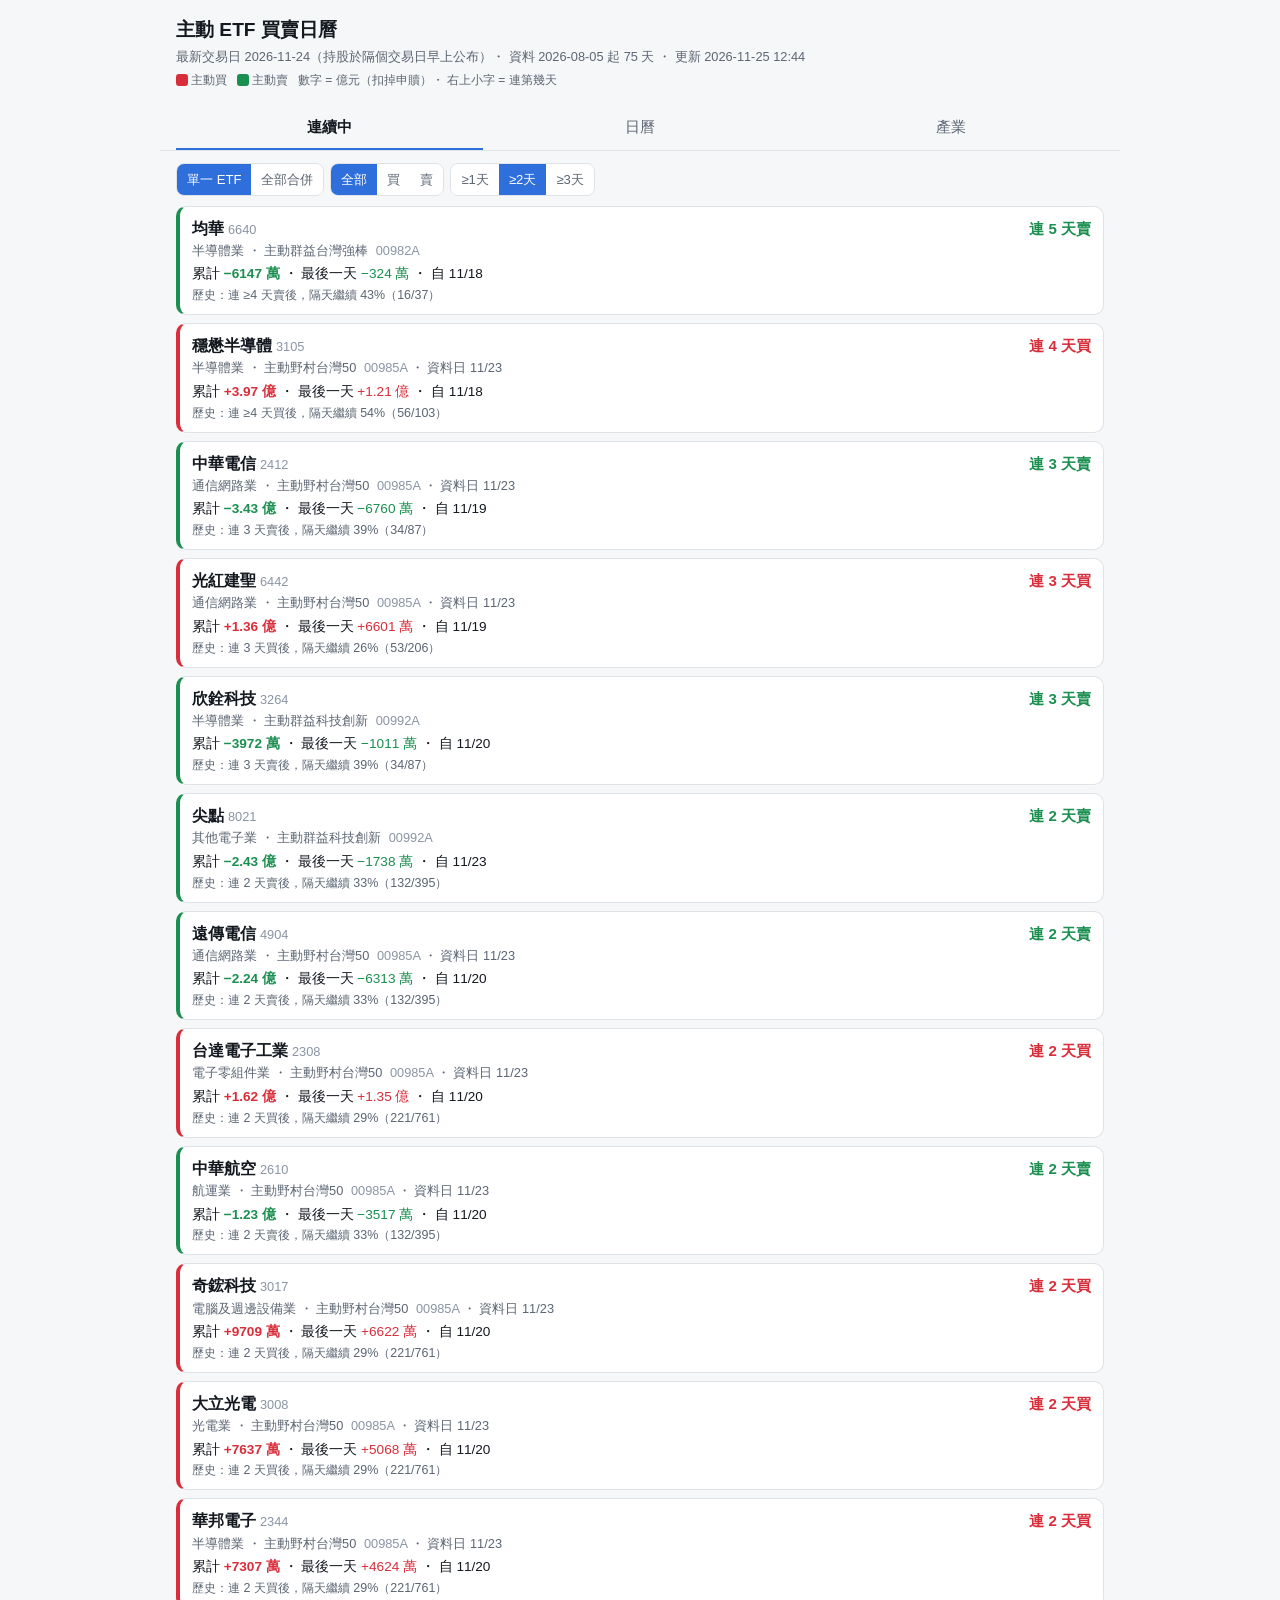
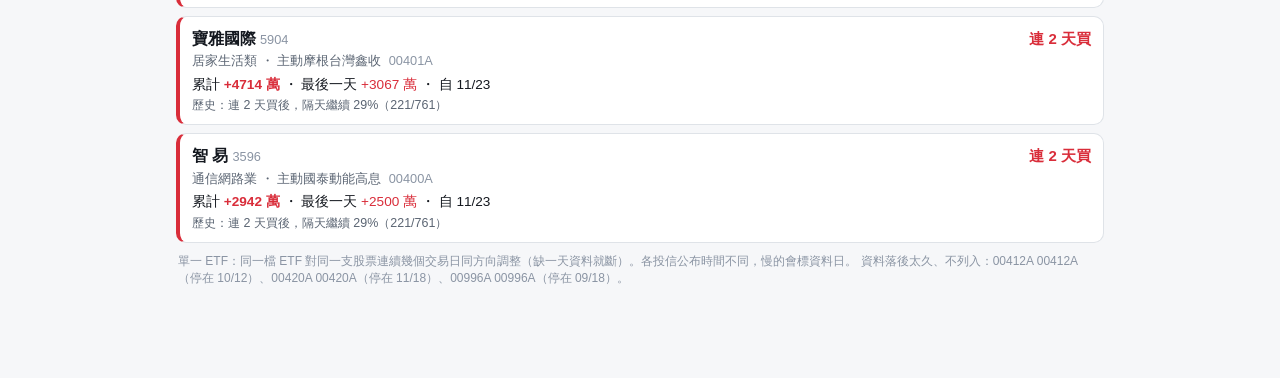
==== commit d2fd1832: "chore(tg): 更新推播狀態與日曆 2026/11/25 12:44" ====
--- a/calendar/index.html
+++ b/calendar/index.html
@@ -108,7 +108,7 @@
 <div id="sheet"><div class="box" id="sheetbox"></div></div>
 
 <script>
-const D = {"built":"2026-11-25 05:48","days":["2026-10-12","2026-10-13","2026-10-14","2026-10-15","2026-10-16","2026-10-19","2026-10-20","2026-10-21","2026-10-22","2026-10-27","2026-10-28","2026-10-29","2026-10-30","2026-11-02","2026-11-03","2026-11-04","2026-11-05","2026-11-06","2026-11-09","2026-11-10","2026-11-11","2026-11-12","2026-11-13","2026-11-16","2026-11-17","2026-11-18","2026-11-19","2026-11-20","2026-11-23","2026-11-24"],"last_day":"2026-11-24","first_day":"2026-08-05","n_days":75,"stale":["00412A","00420A","00996A"],"etfs":{"00400A":{"name":"主動國泰動能高息","issuer":"國泰","latest":"2026-11-24"},"00401A":{"name":"主動摩根台灣鑫收","issuer":"摩根","latest":"2026-11-24"},"00403A":{"name":"主動統一升級50","issuer":"統一","latest":"2026-11-24"},"00404A":{"name":"主動聯博動能50","issuer":"聯博","latest":"2026-11-24"},"00405A":{"name":"主動富邦台灣龍耀","issuer":"富邦","latest":"2026-11-24"},"00406A":{"name":"主動中信台灣收益","issuer":"中信","latest":"2026-11-24"},"00407A":{"name":"主動凱基台灣","issuer":"凱基","latest":"2026-11-24"},"00408A":{"name":"主動第一金優股息","issuer":"第一金","latest":"2026-11-24"},"00410A":{"name":"主動永豐科技趨勢","issuer":"永豐","latest":"2026-11-24"},"00412A":{"name":"00412A","issuer":"","latest":"2026-10-12"},"00413A":{"name":"主動玉山關鍵科技","issuer":"玉山","latest":"2026-11-24"},"00415A":{"name":"主動群益核心50","issuer":"群益","latest":"2026-11-24"},"00416A":{"name":"主動台新臺灣中小","issuer":"台新","latest":"2026-11-24"},"00418A":{"name":"主動復華台灣新星","issuer":"復華","latest":"2026-11-24"},"00420A":{"name":"00420A","issuer":"","latest":"2026-11-18"},"00980A":{"name":"主動野村臺灣優選","issuer":"野村","latest":"2026-11-23"},"00981A":{"name":"主動統一台股增長","issuer":"統一","latest":"2026-11-24"},"00982A":{"name":"主動群益台灣強棒","issuer":"群益","latest":"2026-11-24"},"00984A":{"name":"主動安聯台灣高息","issuer":"安聯","latest":"2026-11-23"},"00985A":{"name":"主動野村台灣50","issuer":"野村","latest":"2026-11-23"},"00987A":{"name":"主動台新優勢成長","issuer":"台新","latest":"2026-11-24"},"00991A":{"name":"主動復華未來50","issuer":"復華","latest":"2026-11-24"},"00992A":{"name":"主動群益科技創新","issuer":"群益","latest":"2026-11-24"},"00993A":{"name":"主動安聯台灣","issuer":"安聯","latest":"2026-11-23"},"00994A":{"name":"主動第一金台股優","issuer":"第一金","latest":"2026-11-24"},"00995A":{"name":"主動中信台灣卓越","issuer":"中信","latest":"2026-11-24"},"00996A":{"name":"00996A","issuer":"","latest":"2026-09-18"},"00999A":{"name":"主動野村臺灣高息","issuer":"野村","latest":"2026-11-23"}},"stocks":{"1101":{"n":"臺灣水泥","ind":"水泥工業","mkt":"twse"},"1215":{"n":"卜蜂","ind":"食品工業","mkt":"twse"},"1216":{"n":"統一企業","ind":"食品工業","mkt":"twse"},"1301":{"n":"台灣塑膠工業","ind":"塑膠工業","mkt":"twse"},"1303":{"n":"南亞塑膠工業","ind":"塑膠工業","mkt":"twse"},"1326":{"n":"台灣化學纖維","ind":"塑膠工業","mkt":"twse"},"1402":{"n":"遠東新世紀","ind":"紡織纖維","mkt":"twse"},"1409":{"n":"新纖","ind":"紡織纖維","mkt":"twse"},"1476":{"n":"儒鴻","ind":"紡織纖維","mkt":"twse"},"1477":{"n":"聚陽實業","ind":"紡織纖維","mkt":"twse"},"1504":{"n":"東元電機","ind":"電機機械","mkt":"twse"},"1519":{"n":"華城","ind":"電機機械","mkt":"twse"},"1560":{"n":"中國砂輪企業","ind":"電機機械","mkt":"twse"},"1590":{"n":"亞德客-KY","ind":"電機機械","mkt":"twse"},"1605":{"n":"華新麗華","ind":"電器電纜","mkt":"twse"},"1709":{"n":"和益","ind":"化學工業","mkt":"twse"},"1727":{"n":"臺灣中華化學工業","ind":"化學工業","mkt":"twse"},"1785":{"n":"光洋科","ind":"其他電子類","mkt":"tpex"},"1802":{"n":"台玻","ind":"玻璃陶瓷","mkt":"twse"},"1815":{"n":"富喬","ind":"電子零組件業","mkt":"tpex"},"2006":{"n":"東和鋼鐵","ind":"鋼鐵工業","mkt":"twse"},"2027":{"n":"大成不銹鋼工業","ind":"鋼鐵工業","mkt":"twse"},"2049":{"n":"上銀科技","ind":"電機機械","mkt":"twse"},"2059":{"n":"川湖科技","ind":"電子零組件業","mkt":"twse"},"2301":{"n":"光寶科","ind":"電腦及週邊設備業","mkt":"twse"},"2303":{"n":"聯華電子","ind":"半導體業","mkt":"twse"},"2308":{"n":"台達電子工業","ind":"電子零組件業","mkt":"twse"},"2313":{"n":"華通電腦","ind":"電子零組件業","mkt":"twse"},"2317":{"n":"鴻海精密工業","ind":"其他電子業","mkt":"twse"},"2327":{"n":"國巨*","ind":"電子零組件業","mkt":"twse"},"2330":{"n":"台灣積體電路製造","ind":"半導體業","mkt":"twse"},"2337":{"n":"旺宏","ind":"半導體業","mkt":"twse"},"2344":{"n":"華邦電子","ind":"半導體業","mkt":"twse"},"2345":{"n":"智邦科技","ind":"通信網路業","mkt":"twse"},"2347":{"n":"聯強","ind":"電子通路業","mkt":"twse"},"2351":{"n":"順德","ind":"半導體業","mkt":"twse"},"2357":{"n":"華碩電腦","ind":"電腦及週邊設備業","mkt":"twse"},"2360":{"n":"致茂","ind":"其他電子業","mkt":"twse"},"2368":{"n":"金像電子（股）公司","ind":"電子零組件業","mkt":"twse"},"2376":{"n":"技嘉","ind":"電腦及週邊設備業","mkt":"twse"},"2377":{"n":"微星科技","ind":"電腦及週邊設備業","mkt":"twse"},"2379":{"n":"瑞昱","ind":"半導體業","mkt":"twse"},"2382":{"n":"廣達電腦","ind":"電腦及週邊設備業","mkt":"twse"},"2383":{"n":"台光電子材料","ind":"電子零組件業","mkt":"twse"},"2395":{"n":"研華","ind":"電腦及週邊設備業","mkt":"twse"},"2404":{"n":"漢唐","ind":"其他電子業","mkt":"twse"},"2408":{"n":"南亞科技","ind":"半導體業","mkt":"twse"},"2409":{"n":"友達","ind":"光電業","mkt":"twse"},"2412":{"n":"中華電信","ind":"通信網路業","mkt":"twse"},"2428":{"n":"興勤","ind":"電子零組件業","mkt":"twse"},"2436":{"n":"偉詮電子","ind":"半導體業","mkt":"twse"},"2439":{"n":"美律","ind":"通信網路業","mkt":"twse"},"2441":{"n":"超豐電子","ind":"半導體業","mkt":"twse"},"2449":{"n":"京元電子","ind":"半導體業","mkt":"twse"},"2451":{"n":"創見資訊","ind":"半導體業","mkt":"twse"},"2454":{"n":"聯發科技","ind":"半導體業","mkt":"twse"},"2455":{"n":"全新光電科技","ind":"通信網路業","mkt":"twse"},"2464":{"n":"盟立","ind":"其他電子業","mkt":"twse"},"2466":{"n":"冠西","ind":"光電業","mkt":"twse"},"2467":{"n":"志聖","ind":"電子零組件業","mkt":"twse"},"2476":{"n":"鉅祥","ind":"電子零組件業","mkt":"twse"},"2478":{"n":"大毅","ind":"電子零組件業","mkt":"twse"},"2481":{"n":"強茂","ind":"半導體業","mkt":"twse"},"2486":{"n":"一詮精密工業","ind":"光電業","mkt":"twse"},"2603":{"n":"長榮海運","ind":"航運業","mkt":"twse"},"2606":{"n":"裕  民","ind":"航運業","mkt":"twse"},"2609":{"n":"陽明海運","ind":"航運業","mkt":"twse"},"2610":{"n":"中華航空","ind":"航運業","mkt":"twse"},"2615":{"n":"萬海","ind":"航運業","mkt":"twse"},"2618":{"n":"長榮航空","ind":"航運業","mkt":"twse"},"2634":{"n":"漢翔公司","ind":"航運業","mkt":"twse"},"2637":{"n":"慧洋-KY","ind":"航運業","mkt":"twse"},"2801":{"n":"彰銀","ind":"金融保險","mkt":"twse"},"2851":{"n":"中央再保險股份有限公司","ind":"金融保險","mkt":"twse"},"2855":{"n":"統一證券","ind":"金融保險","mkt":"twse"},"2880":{"n":"華南金融控股","ind":"金融保險","mkt":"twse"},"2881":{"n":"富邦金控","ind":"金融保險","mkt":"twse"},"2882":{"n":"國泰金融","ind":"金融保險","mkt":"twse"},"2883":{"n":"凱基金控","ind":"金融保險","mkt":"twse"},"2884":{"n":"玉山金融控股","ind":"金融保險","mkt":"twse"},"2885":{"n":"元大金融控股","ind":"金融保險","mkt":"twse"},"2886":{"n":"兆豐金融控股","ind":"金融保險","mkt":"twse"},"2887":{"n":"台新新光金融控股","ind":"金融保險","mkt":"twse"},"2890":{"n":"永豐金融控股","ind":"金融保險","mkt":"twse"},"2891":{"n":"中信金","ind":"金融保險","mkt":"twse"},"2892":{"n":"第一金融控股","ind":"金融保險","mkt":"twse"},"3006":{"n":"晶豪","ind":"半導體業","mkt":"twse"},"3008":{"n":"大立光電","ind":"光電業","mkt":"twse"},"3014":{"n":"聯陽半導體股份有限公司","ind":"半導體業","mkt":"twse"},"3017":{"n":"奇鋐科技","ind":"電腦及週邊設備業","mkt":"twse"},"3023":{"n":"信邦","ind":"電子零組件業","mkt":"twse"},"3026":{"n":"禾伸堂企業","ind":"電子零組件業","mkt":"twse"},"3028":{"n":"增你強","ind":"電子通路業","mkt":"twse"},"3034":{"n":"聯詠","ind":"半導體業","mkt":"twse"},"3036":{"n":"文曄科技","ind":"電子通路業","mkt":"twse"},"3037":{"n":"欣興電子","ind":"電子零組件業","mkt":"twse"},"3042":{"n":"晶技","ind":"電子零組件業","mkt":"twse"},"3044":{"n":"健鼎科技","ind":"電子零組件業","mkt":"twse"},"3045":{"n":"台灣大","ind":"通信網路業","mkt":"twse"},"3081":{"n":"聯亞光電工業","ind":"通信網路業","mkt":"tpex"},"3090":{"n":"日電貿","ind":"電子零組件業","mkt":"twse"},"3105":{"n":"穩懋半導體","ind":"半導體業","mkt":"tpex"},"3131":{"n":"弘塑科技","ind":"半導體業","mkt":"tpex"},"3167":{"n":"大量科技","ind":"電機機械","mkt":"twse"},"3189":{"n":"景碩","ind":"半導體業","mkt":"twse"},"3211":{"n":"順達","ind":"電腦及週邊設備業","mkt":"tpex"},"3227":{"n":"原相科技","ind":"半導體業","mkt":"tpex"},"3231":{"n":"緯創資通","ind":"電腦及週邊設備業","mkt":"twse"},"3260":{"n":"威剛","ind":"半導體業","mkt":"tpex"},"3264":{"n":"欣銓科技","ind":"半導體業","mkt":"tpex"},"3265":{"n":"台星科","ind":"半導體業","mkt":"tpex"},"3293":{"n":"鈊象電子","ind":"文化創意業","mkt":"tpex"},"3324":{"n":"雙鴻科技","ind":"其他電子類","mkt":"tpex"},"3363":{"n":"上詮","ind":"通信網路業","mkt":"tpex"},"3374":{"n":"精材","ind":"半導體業","mkt":"tpex"},"3376":{"n":"新日興","ind":"電子零組件業","mkt":"twse"},"3406":{"n":"玉晶光","ind":"光電業","mkt":"twse"},"3443":{"n":"創意電子","ind":"半導體業","mkt":"twse"},"3450":{"n":"聯鈞","ind":"半導體業","mkt":"twse"},"3455":{"n":"由田","ind":"光電業","mkt":"tpex"},"3491":{"n":"昇達科技","ind":"通信網路業","mkt":"tpex"},"3529":{"n":"力旺電子","ind":"半導體業","mkt":"tpex"},"3533":{"n":"嘉澤","ind":"電子零組件業","mkt":"twse"},"3583":{"n":"辛耘","ind":"半導體業","mkt":"twse"},"3596":{"n":"智  易","ind":"通信網路業","mkt":"twse"},"3605":{"n":"宏致","ind":"電子零組件業","mkt":"twse"},"3617":{"n":"碩天","ind":"其他電子業","mkt":"twse"},"3653":{"n":"健策精密工業","ind":"電子零組件業","mkt":"twse"},"3661":{"n":"世芯電子","ind":"半導體業","mkt":"twse"},"3665":{"n":"貿聯控股（BizLink Holding In","ind":"其他電子業","mkt":"twse"},"3680":{"n":"家登精密工業","ind":"半導體業","mkt":"tpex"},"3702":{"n":"大聯大控股","ind":"電子通路業","mkt":"twse"},"3706":{"n":"神達控股","ind":"電腦及週邊設備業","mkt":"twse"},"3711":{"n":"日月光投資控股","ind":"半導體業","mkt":"twse"},"3714":{"n":"富采","ind":"光電業","mkt":"twse"},"4441":{"n":"振大環球","ind":"紡織纖維","mkt":"twse"},"4551":{"n":"智伸科技","ind":"汽車工業","mkt":"twse"},"4746":{"n":"台耀化學","ind":"生技醫療業","mkt":"twse"},"4749":{"n":"新應材","ind":"半導體業","mkt":"tpex"},"4770":{"n":"上品綜合工業股份有限公司","ind":"化學工業","mkt":"twse"},"4904":{"n":"遠傳電信","ind":"通信網路業","mkt":"twse"},"4938":{"n":"和碩聯合科技","ind":"電腦及週邊設備業","mkt":"twse"},"4958":{"n":"臻鼎科技控股","ind":"電子零組件業","mkt":"twse"},"4961":{"n":"天鈺科技","ind":"半導體業","mkt":"twse"},"4966":{"n":"譜瑞-KY","ind":"半導體業","mkt":"tpex"},"4967":{"n":"十銓","ind":"半導體業","mkt":"twse"},"4979":{"n":"華星光","ind":"通信網路業","mkt":"tpex"},"4991":{"n":"環宇 -KY","ind":"半導體業","mkt":"tpex"},"5274":{"n":"信驊科技","ind":"半導體業","mkt":"tpex"},"5289":{"n":"宜鼎國際","ind":"電腦及週邊設備業","mkt":"tpex"},"5347":{"n":"世界先進","ind":"半導體業","mkt":"tpex"},"5351":{"n":"鈺創","ind":"半導體業","mkt":"tpex"},"5425":{"n":"台半","ind":"半導體業","mkt":"tpex"},"5434":{"n":"崇越科技","ind":"電子通路業","mkt":"twse"},"5483":{"n":"中美晶","ind":"半導體業","mkt":"tpex"},"5534":{"n":"長虹建設","ind":"建材營造","mkt":"twse"},"5536":{"n":"聖暉*","ind":"其他電子類","mkt":"tpex"},"5871":{"n":"中租-KY","ind":"其他","mkt":"twse"},"5876":{"n":"上海商銀","ind":"金融保險","mkt":"twse"},"5904":{"n":"寶雅國際","ind":"居家生活類","mkt":"tpex"},"6121":{"n":"新普科技","ind":"電腦及週邊設備業","mkt":"tpex"},"6139":{"n":"亞翔","ind":"其他電子業","mkt":"twse"},"6147":{"n":"頎邦","ind":"半導體業","mkt":"tpex"},"6187":{"n":"萬潤","ind":"半導體業","mkt":"tpex"},"6196":{"n":"帆宣","ind":"其他電子業","mkt":"twse"},"6197":{"n":"佳必琪","ind":"電子零組件業","mkt":"twse"},"6213":{"n":"聯茂電子","ind":"電子零組件業","mkt":"twse"},"6214":{"n":"精誠資訊","ind":"資訊服務業","mkt":"twse"},"6223":{"n":"旺矽科技","ind":"半導體業","mkt":"tpex"},"6239":{"n":"力成","ind":"半導體業","mkt":"twse"},"6257":{"n":"矽格","ind":"半導體業","mkt":"twse"},"6271":{"n":"同欣電","ind":"半導體業","mkt":"twse"},"6274":{"n":"台燿科技","ind":"電子零組件業","mkt":"tpex"},"6278":{"n":"台表科","ind":"光電業","mkt":"twse"},"6285":{"n":"啟碁科技","ind":"通信網路業","mkt":"twse"},"6415":{"n":"矽力*-KY","ind":"半導體業","mkt":"twse"},"6438":{"n":"迅得機械","ind":"其他電子業","mkt":"twse"},"6442":{"n":"光紅建聖","ind":"通信網路業","mkt":"twse"},"6446":{"n":"藥華醫藥","ind":"生技醫療業","mkt":"twse"},"6488":{"n":"環球晶圓","ind":"半導體業","mkt":"tpex"},"6505":{"n":"台塑石化","ind":"油電燃氣業","mkt":"twse"},"6510":{"n":"中華精測科技","ind":"半導體業","mkt":"tpex"},"6515":{"n":"穎崴科技","ind":"半導體業","mkt":"twse"},"6526":{"n":"達發科技股份有限公司","ind":"半導體業","mkt":"twse"},"6531":{"n":"愛普科技","ind":"半導體業","mkt":"twse"},"6584":{"n":"南俊國際","ind":"電子零組件業","mkt":"tpex"},"6640":{"n":"均華","ind":"半導體業","mkt":"tpex"},"6669":{"n":"緯穎科技服務","ind":"電腦及週邊設備業","mkt":"twse"},"6670":{"n":"復盛應用","ind":"運動休閒","mkt":"twse"},"6672":{"n":"騰輝電子-KY","ind":"電子零組件業","mkt":"twse"},"6691":{"n":"洋基工程","ind":"其他電子業","mkt":"twse"},"6715":{"n":"嘉基科技","ind":"電子零組件業","mkt":"twse"},"6770":{"n":"力積電","ind":"半導體業","mkt":"twse"},"6782":{"n":"視陽","ind":"生技醫療業","mkt":"twse"},"6805":{"n":"富世達","ind":"電子零組件業","mkt":"twse"},"6831":{"n":"邁科科技","ind":"電腦及週邊設備業","mkt":"twse"},"6957":{"n":"裕慶-KY","ind":"其他","mkt":"twse"},"7722":{"n":"LINEPAY","ind":"數位雲端","mkt":"twse"},"7750":{"n":"新代","ind":"電機機械","mkt":"twse"},"7769":{"n":"鴻勁精密","ind":"半導體業","mkt":"twse"},"7788":{"n":"松川精密","ind":"電子零組件業","mkt":"twse"},"7795":{"n":"長廣精機","ind":"電子零組件業","mkt":"twse"},"7828":{"n":"創新服務","ind":"半導體業","mkt":"tpex"},"7856":{"n":"漢測","ind":"半導體業","mkt":"tpex"},"8016":{"n":"矽創","ind":"半導體業","mkt":"twse"},"8021":{"n":"尖點","ind":"其他電子業","mkt":"twse"},"8039":{"n":"台虹科技","ind":"電子零組件業","mkt":"twse"},"8046":{"n":"南亞電路板","ind":"電子零組件業","mkt":"twse"},"8070":{"n":"長華*","ind":"電子通路業","mkt":"twse"},"8081":{"n":"致新科技","ind":"半導體業","mkt":"twse"},"8150":{"n":"南茂科技","ind":"半導體業","mkt":"twse"},"8210":{"n":"勤誠","ind":"電腦及週邊設備業","mkt":"twse"},"8299":{"n":"群聯電子","ind":"半導體業","mkt":"tpex"},"8358":{"n":"金居","ind":"電子零組件業","mkt":"tpex"},"8464":{"n":"億豐綜合工業","ind":"居家生活","mkt":"twse"},"8996":{"n":"高力熱處理工業","ind":"電機機械","mkt":"twse"},"9933":{"n":"中鼎","ind":"其他","mkt":"twse"},"9939":{"n":"宏全","ind":"其他","mkt":"twse"},"9941":{"n":"裕融企業","ind":"其他","mkt":"twse"},"9958":{"n":"世紀鋼鐵結構","ind":"鋼鐵工業","mkt":"twse"}},"cells_etf":[["00403A","6488",0,-1.118,-1,"adj",-100,3],["00403A","2313",0,2.001,1,"entry",800,1],["00403A","3008",0,3.15,1,"adj",43,1],["00403A","6805",0,-4.086,-1,"adj",-180,1],["00403A","3037",1,-9.44,-1,"adj",-800,1],["00403A","6488",1,-4.056,-1,"adj",-400,4],["00403A","2481",1,-0.976,-1,"adj",-600,1],["00403A","2313",1,0.984,1,"adj",400,2],["00403A","3008",1,6.693,1,"adj",92,2],["00403A","8996",1,1.372,1,"adj",80,1],["00403A","2481",2,-0.576,-1,"adj",-350,2],["00403A","2303",2,-7.103,-1,"adj",-5000,1],["00403A","6274",2,1.387,1,"adj",80,1],["00403A","5274",2,4.9,1,"adj",28,1],["00403A","7769",2,-0.058,-1,"exit",-1,1],["00403A","3443",2,1.237,1,"adj",15,1],["00403A","6274",3,1.948,1,"adj",120,2],["00403A","2454",3,-10.411,-1,"adj",-250,1],["00403A","2368",4,2.739,1,"adj",220,1],["00403A","2313",4,1.963,1,"adj",800,1],["00403A","2383",4,-10.33,-1,"adj",-200,1],["00403A","6805",4,1.8,1,"adj",80,1],["00403A","2368",5,1.5,1,"adj",120,2],["00403A","6274",5,1.631,1,"adj",100,1],["00403A","1560",5,0.945,1,"adj",109,1],["00403A","2454",5,-8.415,-1,"adj",-200,1],["00403A","6805",5,1.401,1,"adj",60,2],["00403A","3443",5,1.957,1,"adj",25,1],["00403A","3017",6,1.995,1,"adj",60,1],["00403A","2303",6,-6.353,-1,"adj",-5000,1],["00403A","2059",6,1.515,1,"adj",15,1],["00403A","1560",6,0.858,1,"adj",100,2],["00403A","6669",6,2.945,1,"adj",153,1],["00403A","2883",7,0.765,1,"entry",2000,1],["00403A","2404",7,-0.011,-1,"exit",-1,1],["00403A","1303",7,1.604,1,"adj",500,1],["00403A","1560",7,0.702,1,"adj",80,3],["00403A","3008",7,2.468,1,"adj",40,1],["00403A","5274",7,1.817,1,"adj",11,1],["00403A","3037",8,2.17,1,"adj",200,1],["00403A","3653",8,-6.98,-1,"adj",-115,1],["00403A","3017",9,1.722,1,"adj",55,1],["00403A","2883",9,0.77,1,"adj",2000,1],["00403A","2303",9,-4.899,-1,"adj",-4000,1],["00403A","3711",9,2.597,1,"adj",399,1],["00403A","5274",9,2.242,1,"adj",14,1],["00403A","3711",10,3.475,1,"adj",500,2],["00403A","3583",10,-0.473,-1,"adj",-77,1],["00403A","1560",10,0.639,1,"adj",70,1],["00403A","2454",10,1.27,1,"adj",30,1],["00403A","3443",10,2.452,1,"adj",30,1],["00403A","2308",10,-3.749,-1,"adj",-242,1],["00403A","2368",11,1.226,1,"adj",110,1],["00403A","2303",11,-6.939,-1,"adj",-5999,1],["00403A","3711",11,2.732,1,"adj",400,3],["00403A","3583",11,-0.436,-1,"adj",-73,2],["00403A","5274",11,1.698,1,"adj",10,1],["00403A","2308",11,-3.923,-1,"adj",-265,2],["00403A","3711",12,2.004,1,"adj",300,4],["00403A","3583",12,-0.395,-1,"adj",-70,3],["00403A","1560",12,0.607,1,"adj",70,1],["00403A","2308",12,-2.98,-1,"adj",-223,3],["00403A","2368",13,1.06,1,"adj",100,1],["00403A","2345",13,-2.164,-1,"adj",-134,1],["00403A","3711",13,2.022,1,"adj",300,5],["00403A","2454",13,1.985,1,"adj",50,1],["00403A","6442",13,-0.381,-1,"adj",-30,1],["00403A","3653",13,1.896,1,"adj",30,1],["00403A","2345",14,-3.08,-1,"adj",-206,2],["00403A","2059",14,0.924,1,"adj",10,1],["00403A","6442",14,-0.74,-1,"adj",-65,2],["00403A","3211",15,-0.405,-1,"adj",-150,1],["00403A","2454",15,1.485,1,"adj",40,1],["00403A","3711",16,0.858,1,"adj",150,1],["00403A","3211",16,-0.379,-1,"adj",-150,2],["00403A","2882",16,1.12,1,"adj",1000,1],["00403A","1303",16,0.996,1,"adj",400,1],["00403A","2454",16,1.729,1,"adj",50,2],["00403A","3211",17,-0.838,-1,"adj",-360,3],["00403A","1303",17,0.958,1,"adj",400,2],["00403A","6274",17,-1.087,-1,"adj",-120,1],["00403A","1560",17,0.537,1,"adj",80,1],["00403A","2454",17,1.695,1,"adj",50,3],["00403A","1560",18,0.213,1,"adj",29,2],["00403A","2360",18,-0.012,-1,"exit",-1,1],["00403A","3044",18,1.332,1,"entry",300,1],["00403A","3017",19,2.233,1,"adj",80,1],["00403A","3711",19,2.904,1,"adj",480,1],["00403A","1303",19,2.312,1,"adj",800,1],["00403A","6274",19,-2.259,-1,"adj",-230,1],["00403A","1560",19,0.537,1,"adj",71,3],["00403A","2454",19,3.064,1,"adj",80,1],["00403A","6669",19,1.009,1,"adj",60,1],["00403A","3044",19,0.711,1,"adj",150,2],["00403A","3017",20,1.519,1,"adj",50,2],["00403A","1303",20,3.13,1,"adj",1000,2],["00403A","6274",20,-3.18,-1,"adj",-300,2],["00403A","6805",20,1.23,1,"adj",60,1],["00403A","3443",20,1.34,1,"adj",17,1],["00403A","2344",21,-0.001,-1,"exit",-1,1],["00403A","6515",21,1.192,1,"entry",30,1],["00403A","6274",21,-1.434,-1,"adj",-150,3],["00403A","2454",21,1.925,1,"adj",50,1],["00403A","3443",21,1.808,1,"adj",23,2],["00403A","3017",22,1.52,1,"adj",50,1],["00403A","6515",22,2.469,1,"adj",60,2],["00403A","3711",22,1.914,1,"adj",320,1],["00403A","6274",22,-6.818,-1,"adj",-700,4],["00403A","3443",22,2.583,1,"adj",30,3],["00403A","2301",23,-0.106,-1,"adj",-50,1],["00403A","3211",23,-0.725,-1,"adj",-310,1],["00403A","2882",23,1.1,1,"adj",1000,1],["00403A","6274",23,-1.315,-1,"adj",-150,5],["00403A","3211",24,-1.486,-1,"adj",-680,2],["00403A","2882",24,0.888,1,"adj",800,2],["00403A","1303",24,1.307,1,"adj",500,1],["00403A","3583",24,-0.433,-1,"adj",-100,1],["00403A","6274",24,-1.975,-1,"adj",-250,6],["00403A","2454",24,1.537,1,"adj",40,1],["00403A","3661",24,1.797,1,"entry",50,1],["00403A","2481",25,-0.073,-1,"adj",-70,1],["00403A","3711",25,2.466,1,"adj",450,1],["00403A","3211",25,-0.765,-1,"exit",-350,3],["00403A","2379",25,0.734,1,"entry",100,1],["00403A","6274",25,-3.84,-1,"exit",-500,7],["00403A","3661",25,0.83,1,"adj",21,2],["00403A","2481",26,-0.26,-1,"adj",-279,2],["00403A","3661",26,1.765,1,"adj",49,3],["00403A","2301",27,-0.438,-1,"adj",-249,1],["00403A","2059",27,-1.337,-1,"adj",-25,1],["00403A","3583",27,-0.595,-1,"adj",-162,1],["00403A","6488",28,-0.276,-1,"adj",-60,1],["00403A","3583",28,-0.608,-1,"adj",-159,2],["00403A","6442",28,-0.223,-1,"adj",-25,1],["00403A","3189",28,-1.169,-1,"adj",-250,1],["00403A","3443",28,1.024,1,"adj",20,1],["00403A","3661",28,0.498,1,"adj",14,1],["00403A","2330",29,4.728,1,"adj",212,1],["00405A","2345",0,1.704,1,"adj",80,1],["00405A","1303",0,-2.105,-1,"adj",-695,1],["00405A","3017",9,-4.695,-1,"adj",-150,1],["00405A","6526",9,-1.071,-1,"adj",-145,1],["00405A","6805",9,-1.575,-1,"adj",-70,1],["00405A","3443",9,-7.426,-1,"adj",-100,1],["00405A","5274",10,2.075,1,"adj",12,1],["00405A","6415",11,1.31,1,"entry",250,1],["00405A","3037",14,-4.51,-1,"adj",-500,1],["00405A","6805",14,-2.16,-1,"adj",-100,1],["00405A","6510",14,-0.026,-1,"exit",-1,1],["00405A","3711",17,2.635,1,"adj",500,1],["00405A","2454",17,1.898,1,"adj",56,1],["00405A","2330",19,7.084,1,"adj",310,1],["00405A","6415",24,1.42,1,"adj",400,1],["00405A","8996",24,1.17,1,"adj",100,1],["00405A","5274",24,1.185,1,"adj",12,1],["00405A","3017",25,4.074,1,"adj",150,1],["00405A","6415",25,1.336,1,"adj",400,2],["00405A","3711",25,1.808,1,"adj",330,1],["00405A","2330",25,2.175,1,"adj",100,1],["00405A","8996",25,1.135,1,"adj",100,2],["00405A","3605",28,-0.009,-1,"exit",-10,1],["00405A","6531",28,-3.09,-1,"adj",-600,1],["00405A","6223",28,-3.044,-1,"adj",-80,1],["00405A","6515",28,-0.674,-1,"exit",-23,1],["00405A","2330",28,1.624,1,"adj",80,1],["00405A","6278",28,-0.016,-1,"exit",-10,1],["00405A","3189",28,-0.234,-1,"exit",-50,1],["00405A","3653",28,-3.683,-1,"adj",-100,1],["00406A","3037",0,2.636,1,"adj",210,2],["00406A","3017",0,1.963,1,"adj",58,1],["00406A","8046",0,3.168,1,"adj",220,1],["00406A","2368",0,1.42,1,"adj",115,1],["00406A","6715",0,1.614,1,"adj",320,1],["00406A","2383",0,2.152,1,"adj",35,1],["00406A","2454",0,2.359,1,"adj",51,2],["00406A","3189",0,1.06,1,"adj",100,2],["00406A","3653",0,1.217,1,"adj",17,1],["00406A","2360",0,0.828,1,"adj",35,1],["00406A","3443",0,1.62,1,"adj",20,3],["00406A","3661",0,2.901,1,"entry",66,1],["00406A","3037",1,4.72,1,"adj",400,3],["00406A","3017",1,2.788,1,"adj",85,2],["00406A","6147",1,0.768,1,"adj",345,1],["00406A","2327",1,2.217,1,"adj",370,1],["00406A","2481",1,1.221,1,"adj",750,1],["00406A","8046",1,4.32,1,"adj",300,2],["00406A","2368",1,2.176,1,"adj",186,2],["00406A","2345",1,4.998,1,"adj",245,1],["00406A","3167",1,1.952,1,"adj",200,1],["00406A","3711",1,1.11,1,"adj",150,1],["00406A","4958",1,3.604,1,"adj",653,1],["00406A","2330",1,10.707,1,"adj",430,1],["00406A","6715",1,0.28,1,"adj",55,2],["00406A","1303",1,2.168,1,"adj",680,1],["00406A","2383",1,7.763,1,"adj",140,2],["00406A","2454",1,3.619,1,"adj",80,3],["00406A","3189",1,2.08,1,"adj",200,3],["00406A","3653",1,2.097,1,"adj",30,2],["00406A","5274",1,0.694,1,"adj",4,1],["00406A","2360",1,1.1,1,"adj",50,2],["00406A","3443",1,1.214,1,"adj",15,4],["00406A","3661",1,1.389,1,"adj",34,2],["00406A","6510",1,0.982,1,"adj",30,1],["00406A","3037",2,2.134,1,"adj",180,4],["00406A","3017",2,1.757,1,"adj",53,3],["00406A","6223",2,2.354,1,"adj",40,1],["00406A","8046",2,1.43,1,"adj",100,3],["00406A","2345",2,3.649,1,"adj",178,2],["00406A","2303",2,1.421,1,"adj",1000,1],["00406A","4958",2,1.361,1,"adj",240,2],["00406A","2330",2,2.615,1,"adj",105,2],["00406A","2383",2,4.416,1,"adj",80,3],["00406A","3008",2,2.683,1,"adj",39,1],["00406A","2454",2,3.58,1,"adj",80,4],["00406A","3443",2,0.824,1,"adj",10,5],["00406A","3661",2,1.185,1,"adj",30,3],["00406A","2308",2,1.248,1,"adj",70,1],["00406A","3037",3,5.482,1,"adj",510,5],["00406A","3017",3,5.862,1,"adj",190,4],["00406A","6223",3,2.279,1,"adj",43,2],["00406A","6147",3,0.869,1,"adj",400,1],["00406A","2327",3,4.58,1,"adj",800,1],["00406A","2481",3,1.388,1,"adj",900,1],["00406A","4938",3,3.57,1,"entry",3600,1],["00406A","8046",3,3.484,1,"adj",259,4],["00406A","2368",3,1.785,1,"adj",150,1],["00406A","2345",3,4.485,1,"adj",230,3],["00406A","2303",3,1.736,1,"adj",1300,2],["00406A","3711",3,3.365,1,"adj",500,1],["00406A","4958",3,1.142,1,"adj",220,3],["00406A","2330",3,10.492,1,"adj",430,3],["00406A","6715",3,2.407,1,"adj",450,1],["00406A","1303",3,3.148,1,"adj",1000,1],["00406A","2383",3,12.288,1,"adj",240,4],["00406A","3008",3,2.51,1,"adj",38,2],["00406A","2454",3,5.622,1,"adj",135,5],["00406A","3189",3,2.545,1,"adj",260,1],["00406A","3653",3,4.735,1,"adj",70,1],["00406A","6669",3,3.048,1,"adj",160,1],["00406A","5274",3,1.913,1,"adj",12,1],["00406A","2360",3,2.632,1,"adj",130,1],["00406A","3443",3,2.301,1,"adj",30,6],["00406A","3661",3,1.832,1,"adj",50,4],["00406A","2308",3,3.257,1,"adj",200,2],["00406A","3037",4,5.995,1,"adj",550,6],["00406A","6223",4,3.019,1,"adj",58,3],["00406A","6147",4,1.232,1,"adj",600,2],["00406A","2327",4,2.552,1,"adj",450,2],["00406A","2481",4,1.268,1,"adj",800,2],["00406A","4938",4,1.022,1,"adj",1000,2],["00406A","8046",4,1.761,1,"adj",130,5],["00406A","2368",4,2.49,1,"adj",200,2],["00406A","2345",4,3.604,1,"adj",182,4],["00406A","2303",4,1.33,1,"adj",1000,3],["00406A","3711",4,1.61,1,"adj",240,2],["00406A","6715",4,2.175,1,"adj",435,2],["00406A","1303",4,4.605,1,"adj",1500,2],["00406A","2383",4,6.611,1,"adj",128,5],["00406A","3008",4,8.64,1,"adj",135,3],["00406A","2454",4,4.038,1,"adj",95,6],["00406A","3189",4,3.5,1,"adj",350,2],["00406A","3653",4,1.346,1,"adj",20,2],["00406A","5274",4,1.648,1,"adj",10,2],["00406A","2360",4,2.0,1,"adj",100,2],["00406A","3443",4,2.244,1,"adj",30,7],["00406A","1326",4,1.577,1,"adj",2000,1],["00406A","2308",4,3.271,1,"adj",200,3],["00406A","3037",5,3.919,1,"adj",350,7],["00406A","3017",5,5.477,1,"adj",165,1],["00406A","2449",5,1.315,1,"adj",500,1],["00406A","6223",5,2.617,1,"adj",50,4],["00406A","3264",5,1.288,1,"adj",500,1],["00406A","2344",5,-0.934,-1,"adj",-600,1],["00406A","2327",5,1.869,1,"adj",350,3],["00406A","4938",5,0.41,1,"adj",400,3],["00406A","8046",5,1.38,1,"adj",100,6],["00406A","2368",5,2.125,1,"adj",170,3],["00406A","6515",5,-0.31,-1,"adj",-6,1],["00406A","2345",5,1.764,1,"adj",88,5],["00406A","2303",5,1.314,1,"adj",1000,4],["00406A","4958",5,1.121,1,"adj",205,1],["00406A","2330",5,15.972,1,"adj",660,1],["00406A","2059",5,1.291,1,"adj",13,1],["00406A","1303",5,1.881,1,"adj",620,3],["00406A","2383",5,2.561,1,"adj",50,6],["00406A","6274",5,4.242,1,"adj",260,1],["00406A","2454",5,5.049,1,"adj",120,7],["00406A","3189",5,2.948,1,"adj",300,3],["00406A","3653",5,3.28,1,"adj",50,3],["00406A","5274",5,1.278,1,"adj",8,3],["00406A","3661",5,1.112,1,"adj",30,1],["00406A","1326",5,1.128,1,"adj",1500,2],["00406A","3037",6,1.793,1,"adj",170,8],["00406A","6223",6,1.764,1,"adj",36,5],["00406A","3264",6,1.236,1,"adj",500,2],["00406A","6147",6,1.234,1,"adj",600,1],["00406A","2368",6,1.777,1,"adj",150,4],["00406A","6274",6,1.24,1,"adj",80,2],["00406A","3443",6,1.394,1,"adj",18,1],["00406A","3037",7,2.53,1,"adj",230,9],["00406A","3017",7,3.298,1,"adj",102,1],["00406A","2449",7,1.67,1,"adj",600,1],["00406A","2327",7,1.897,1,"adj",350,1],["00406A","4938",7,1.049,1,"adj",1000,1],["00406A","8046",7,1.742,1,"adj",130,1],["00406A","2368",7,3.585,1,"adj",300,5],["00406A","4958",7,1.734,1,"adj",300,1],["00406A","2059",7,2.016,1,"adj",20,1],["00406A","6715",7,0.469,1,"adj",98,1],["00406A","1303",7,2.566,1,"adj",800,1],["00406A","2383",7,2.495,1,"adj",50,1],["00406A","3231",7,4.095,1,"entry",2100,1],["00406A","3653",7,3.921,1,"adj",60,1],["00406A","3443",7,0.96,1,"adj",12,2],["00406A","3661",7,1.113,1,"adj",30,1],["00406A","6139",7,-0.474,-1,"exit",-72,1],["00406A","1326",7,0.153,1,"adj",200,1],["00406A","2308",7,1.627,1,"adj",100,1],["00406A","3037",8,2.17,1,"adj",200,10],["00406A","3017",8,3.46,1,"adj",110,2],["00406A","6223",8,2.689,1,"adj",55,1],["00406A","3264",8,1.479,1,"adj",600,1],["00406A","8046",8,2.53,1,"adj",200,2],["00406A","2368",8,2.23,1,"adj",200,6],["00406A","3711",8,1.308,1,"adj",200,1],["00406A","2330",8,5.962,1,"adj",250,1],["00406A","2059",8,2.146,1,"adj",22,2],["00406A","6715",8,1.558,1,"adj",324,2],["00406A","6213",8,3.884,1,"adj",500,1],["00406A","1303",8,3.011,1,"adj",1000,2],["00406A","2383",8,1.521,1,"adj",30,2],["00406A","2454",8,3.209,1,"adj",80,1],["00406A","6805",8,3.386,1,"adj",145,1],["00406A","3189",8,1.972,1,"adj",200,1],["00406A","3653",8,3.035,1,"adj",50,2],["00406A","5274",8,1.121,1,"adj",7,1],["00406A","3443",8,0.91,1,"adj",12,3],["00406A","1326",8,0.437,1,"adj",600,2],["00406A","2308",8,1.249,1,"adj",80,2],["00406A","3037",9,8.48,1,"adj",800,11],["00406A","3017",9,7.043,1,"adj",225,3],["00406A","6223",9,5.748,1,"adj",120,2],["00406A","6147",9,2.061,1,"adj",1000,1],["00406A","2327",9,1.98,1,"adj",380,1],["00406A","3131",9,-0.484,-1,"exit",-24,1],["00406A","8046",9,5.396,1,"adj",430,3],["00406A","2368",9,4.428,1,"adj",410,7],["00406A","2303",9,1.47,1,"adj",1200,1],["00406A","3711",9,2.278,1,"adj",350,2],["00406A","3081",9,3.075,1,"adj",123,1],["00406A","4958",9,2.6,1,"adj",500,1],["00406A","2330",9,9.84,1,"adj",410,2],["00406A","2059",9,2.158,1,"adj",22,3],["00406A","1303",9,4.466,1,"adj",1500,3],["00406A","2383",9,3.325,1,"adj",70,3],["00406A","6278",9,3.984,1,"entry",1430,1],["00406A","2454",9,7.13,1,"adj",180,2],["00406A","6805",9,2.475,1,"adj",110,2],["00406A","1815",9,4.192,1,"entry",3200,1],["00406A","3189",9,2.823,1,"adj",300,2],["00406A","3231",9,1.333,1,"adj",700,1],["00406A","3653",9,8.79,1,"adj",150,3],["00406A","5274",9,1.121,1,"adj",7,2],["00406A","3443",9,3.713,1,"adj",50,4],["00406A","3661",9,1.747,1,"adj",50,1],["00406A","1326",9,1.492,1,"adj",2000,3],["00406A","3037",10,3.52,1,"adj",320,12],["00406A","3017",10,2.57,1,"adj",80,4],["00406A","4938",10,1.088,1,"adj",1000,1],["00406A","8046",10,1.56,1,"adj",120,4],["00406A","2368",10,0.557,1,"adj",47,8],["00406A","2330",10,2.91,1,"adj",120,3],["00406A","1303",10,1.754,1,"adj",550,4],["00406A","2383",10,1.507,1,"adj",30,4],["00406A","3037",11,3.12,1,"adj",300,13],["00406A","6223",11,1.355,1,"adj",28,1],["00406A","6147",11,1.246,1,"adj",600,1],["00406A","2368",11,3.345,1,"adj",300,9],["00406A","3260",11,-0.03,-1,"exit",-8,1],["00406A","3081",11,3.862,1,"adj",150,1],["00406A","2330",11,3.864,1,"adj",160,4],["00406A","2059",11,4.742,1,"adj",48,1],["00406A","1303",11,1.873,1,"adj",600,5],["00406A","3008",11,2.5,1,"adj",43,1],["00406A","2454",11,5.462,1,"adj",135,1],["00406A","8996",11,3.862,1,"adj",250,1],["00406A","3189",11,1.438,1,"adj",150,1],["00406A","3653",11,3.843,1,"adj",60,1],["00406A","3443",11,2.675,1,"adj",35,1],["00406A","3661",11,1.104,1,"adj",30,1],["00406A","3037",12,4.154,1,"adj",420,14],["00406A","3017",12,2.476,1,"adj",80,1],["00406A","6223",12,1.844,1,"adj",40,2],["00406A","2327",12,2.509,1,"adj",500,1],["00406A","8046",12,2.677,1,"adj",225,1],["00406A","2368",12,3.06,1,"adj",300,10],["00406A","6515",12,-1.369,-1,"adj",-30,1],["00406A","3105",12,4.624,1,"adj",800,1],["00406A","3167",12,2.838,1,"adj",300,1],["00406A","3711",12,2.004,1,"adj",300,1],["00406A","3081",12,4.74,1,"adj",200,2],["00406A","4958",12,1.361,1,"adj",280,1],["00406A","2330",12,4.977,1,"adj",210,5],["00406A","6715",12,1.297,1,"adj",280,1],["00406A","1303",12,2.368,1,"adj",800,6],["00406A","2383",12,8.415,1,"adj",180,1],["00406A","6274",12,10.12,1,"adj",800,1],["00406A","2454",12,5.596,1,"adj",143,2],["00406A","6805",12,3.864,1,"adj",162,1],["00406A","8996",12,2.152,1,"adj",150,2],["00406A","6446",12,5.123,1,"entry",430,1],["00406A","1815",12,1.897,1,"adj",1500,1],["00406A","3653",12,3.157,1,"adj",50,2],["00406A","1326",12,1.528,1,"adj",2100,1],["00406A","3037",13,1.994,1,"adj",200,15],["00406A","3711",13,1.348,1,"adj",200,2],["00406A","2882",13,4.715,1,"entry",4065,1],["00406A","2454",13,6.55,1,"adj",165,3],["00406A","2890",13,2.847,1,"entry",6200,1],["00406A","3653",13,3.792,1,"adj",60,3],["00406A","2886",13,0.284,1,"adj",530,1],["00406A","2884",13,2.886,1,"entry",6000,1],["00406A","3081",13,2.898,1,"adj",120,3],["00406A","2887",13,3.624,1,"entry",8700,1],["00406A","2330",13,6.757,1,"adj",290,6],["00406A","6274",13,3.63,1,"adj",300,2],["00406A","2881",13,5.098,1,"entry",3200,1],["00406A","6805",13,1.175,1,"adj",50,2],["00406A","2885",13,0.895,1,"adj",1250,1],["00406A","3037",14,2.706,1,"adj",300,16],["00406A","3017",14,2.935,1,"adj",100,1],["00406A","6223",14,2.514,1,"adj",60,1],["00406A","2884",14,1.445,1,"adj",3000,2],["00406A","8046",14,2.889,1,"adj",270,1],["00406A","2368",14,2.91,1,"adj",300,1],["00406A","6515",14,-0.734,-1,"exit",-18,1],["00406A","3363",14,-1.616,-1,"exit",-389,1],["00406A","3711",14,1.848,1,"adj",300,3],["00406A","3081",14,2.827,1,"adj",130,4],["00406A","2887",14,1.551,1,"adj",3760,2],["00406A","2882",14,2.826,1,"adj",2500,2],["00406A","1303",14,2.168,1,"adj",800,1],["00406A","2383",14,3.076,1,"adj",70,1],["00406A","6274",14,3.488,1,"adj",320,3],["00406A","2881",14,4.616,1,"adj",3000,2],["00406A","2454",14,2.939,1,"adj",80,4],["00406A","6805",14,1.015,1,"adj",47,3],["00406A","8996",14,2.72,1,"adj",200,1],["00406A","1815",14,1.31,1,"adj",1000,1],["00406A","3653",14,2.897,1,"adj",48,4],["00406A","3037",18,12.869,1,"adj",1700,1],["00406A","3017",18,18.034,1,"adj",710,1],["00406A","6223",18,4.409,1,"adj",119,1],["00406A","2344",18,-0.48,-1,"adj",-363,1],["00406A","8046",18,11.009,1,"adj",1180,1],["00406A","2368",18,5.364,1,"adj",600,1],["00406A","3105",18,2.679,1,"adj",600,1],["00406A","2303",18,1.161,1,"adj",1200,1],["00406A","3711",18,6.227,1,"adj",1110,1],["00406A","2887",18,1.718,1,"adj",4300,1],["00406A","2330",18,7.711,1,"adj",345,1],["00406A","2059",18,9.452,1,"adj",118,1],["00406A","2882",18,2.223,1,"adj",2000,1],["00406A","6715",18,1.89,1,"adj",505,1],["00406A","1303",18,1.578,1,"adj",600,1],["00406A","2383",18,13.024,1,"adj",320,1],["00406A","6274",18,2.694,1,"adj",280,1],["00406A","2454",18,7.711,1,"adj",207,1],["00406A","6805",18,3.71,1,"adj",200,1],["00406A","2885",18,0.903,1,"adj",1300,1],["00406A","6446",18,3.424,1,"adj",250,1],["00406A","3189",18,3.519,1,"adj",510,1],["00406A","2890",18,1.725,1,"adj",4100,1],["00406A","3653",18,10.932,1,"adj",194,1],["00406A","5274",18,0.936,1,"adj",8,1],["00406A","3665",18,3.649,1,"adj",257,1],["00406A","3443",18,2.682,1,"adj",40,1],["00406A","2886",18,4.752,1,"adj",9000,1],["00406A","2308",18,2.32,1,"adj",200,1],["00406A","2481",19,0.37,1,"adj",300,1],["00406A","2345",19,0.649,1,"adj",42,1],["00406A","2303",19,2.01,1,"adj",2000,2],["00406A","2330",19,9.14,1,"adj",400,2],["00406A","2383",19,2.619,1,"adj",60,2],["00406A","1727",19,0.607,1,"entry",750,1],["00406A","2454",19,2.298,1,"adj",60,2],["00406A","1815",19,1.664,1,"adj",1300,1],["00406A","3653",19,3.474,1,"adj",60,2],["00406A","3450",21,-1.12,-1,"exit",-315,1],["00406A","6488",21,-2.314,-1,"exit",-372,1],["00406A","3529",21,-1.655,-1,"exit",-75,1],["00406A","1303",21,2.965,1,"adj",1012,1],["00406A","2885",21,2.409,1,"adj",3351,1],["00406A","2360",21,-0.412,-1,"adj",-29,1],["00406A","7769",21,-1.682,-1,"exit",-41,1],["00406A","6446",22,3.073,1,"adj",223,1],["00406A","2360",22,-8.764,-1,"exit",-626,2],["00406A","2884",23,4.113,1,"adj",8036,1],["00406A","4770",23,0.8,1,"entry",270,1],["00406A","3711",23,2.156,1,"adj",392,1],["00406A","1303",23,2.113,1,"adj",771,1],["00406A","6446",23,1.466,1,"adj",113,2],["00406A","2885",23,1.467,1,"adj",2135,1],["00406A","3665",23,1.511,1,"adj",103,1],["00406A","2344",24,-0.229,-1,"exit",-208,1],["00406A","8046",24,2.376,1,"adj",300,1],["00406A","2345",24,3.325,1,"adj",250,1],["00406A","2887",24,2.363,1,"adj",6000,1],["00406A","2383",24,2.832,1,"adj",80,1],["00406A","6274",24,3.95,1,"adj",500,1],["00406A","2454",24,2.305,1,"adj",60,1],["00406A","1815",24,1.77,1,"adj",1500,1],["00406A","3189",24,3.794,1,"adj",700,1],["00406A","3665",24,2.82,1,"adj",200,2],["00406A","1326",24,2.112,1,"adj",3000,1],["00406A","2886",24,2.752,1,"adj",5000,1],["00406A","2308",24,2.11,1,"adj",200,1],["00406A","4938",25,2.57,1,"adj",3000,1],["00406A","2368",25,2.719,1,"adj",310,1],["00406A","2317",25,2.086,1,"adj",945,1],["00406A","2345",25,4.26,1,"adj",300,2],["00406A","2303",25,2.05,1,"adj",2200,1],["00406A","3711",25,4.384,1,"adj",800,1],["00406A","4958",25,3.82,1,"adj",1000,1],["00406A","1303",25,2.535,1,"adj",1000,1],["00406A","2383",25,4.158,1,"adj",120,2],["00406A","2454",25,2.364,1,"adj",60,2],["00406A","8996",25,3.405,1,"adj",300,1],["00406A","3231",25,4.86,1,"adj",3000,1],["00406A","3443",25,3.999,1,"adj",60,1],["00406A","1326",25,3.39,1,"adj",5000,2],["00406A","2308",25,2.65,1,"adj",250,2],["00406A","3037",26,4.768,1,"adj",800,1],["00406A","3017",26,5.379,1,"adj",220,1],["00406A","6147",26,0.257,1,"adj",200,1],["00406A","2486",26,0.39,1,"adj",300,1],["00406A","8046",26,4.188,1,"adj",600,1],["00406A","2059",26,1.782,1,"adj",30,1],["00406A","6187",26,-1.097,-1,"adj",-158,1],["00406A","6213",26,1.976,1,"adj",500,1],["00406A","2383",26,5.304,1,"adj",170,3],["00406A","6274",26,4.152,1,"adj",600,1],["00406A","3665",26,2.88,1,"adj",200,1],["00406A","2308",26,3.5,1,"adj",350,3],["00406A","3037",27,10.74,1,"adj",2000,2],["00406A","6147",27,1.391,1,"adj",1200,2],["00406A","8046",27,4.088,1,"adj",650,2],["00406A","2368",27,5.688,1,"adj",800,1],["00406A","2345",27,6.15,1,"adj",500,1],["00406A","8358",27,1.778,1,"adj",720,1],["00406A","2303",27,1.205,1,"adj",1500,1],["00406A","3167",27,1.934,1,"adj",380,1],["00406A","4958",27,3.721,1,"adj",1200,1],["00406A","2059",27,3.21,1,"adj",60,2],["00406A","6715",27,0.86,1,"adj",300,1],["00406A","6213",27,1.135,1,"adj",320,2],["00406A","2383",27,5.62,1,"adj",200,4],["00406A","3008",27,1.835,1,"adj",50,1],["00406A","3189",27,4.7,1,"adj",1000,1],["00406A","6669",27,2.651,1,"adj",200,1],["00406A","3665",27,1.3,1,"adj",100,2],["00406A","2308",27,3.15,1,"adj",350,4],["00406A","6531",28,-0.839,-1,"exit",-163,1],["00406A","3264",28,-3.11,-1,"exit",-2198,1],["00406A","2327",28,-7.503,-1,"adj",-2420,1],["00406A","2481",28,-2.041,-1,"adj",-2400,1],["00406A","3081",28,-11.412,-1,"exit",-821,1],["00406A","2059",28,0.677,1,"adj",12,3],["00406A","6187",28,-0.013,-1,"exit",-2,1],["00406A","6278",28,-2.222,-1,"exit",-1428,1],["00406A","3008",28,2.896,1,"adj",80,2],["00406A","6805",28,0.422,1,"adj",29,1],["00406A","3653",28,10.313,1,"adj",280,1],["00406A","5274",28,-12.88,-1,"exit",-155,1],["00406A","2882",29,8.716,1,"adj",8341,1],["00406A","2382",29,4.937,1,"entry",2054,1],["00407A","2059",1,-1.006,-1,"adj",-10,1],["00407A","2615",1,0.608,1,"adj",500,1],["00407A","2368",2,1.55,1,"adj",123,1],["00407A","8996",2,-2.443,-1,"adj",-145,1],["00407A","2412",2,-0.095,-1,"exit",-64,1],["00407A","3533",2,1.024,1,"entry",54,1],["00407A","3443",2,-1.237,-1,"adj",-15,1],["00407A","8046",3,0.605,1,"adj",45,1],["00407A","2368",3,0.833,1,"adj",70,2],["00407A","6223",6,-0.98,-1,"adj",-20,1],["00407A","2313",6,0.984,1,"entry",400,1],["00407A","5289",6,-0.608,-1,"exit",-55,1],["00407A","3231",6,0.605,1,"adj",320,1],["00407A","3037",7,1.1,1,"adj",100,1],["00407A","8046",7,1.072,1,"adj",80,1],["00407A","2345",7,-1.089,-1,"adj",-60,1],["00407A","1303",7,2.246,1,"adj",700,1],["00407A","6274",7,-2.252,-1,"adj",-150,1],["00407A","6669",7,-2.256,-1,"adj",-120,1],["00407A","3081",9,1.0,1,"adj",40,1],["00407A","1303",9,1.191,1,"adj",400,1],["00407A","6274",9,-1.024,-1,"adj",-80,1],["00407A","3533",9,0.963,1,"adj",50,1],["00407A","2368",10,0.344,1,"adj",29,1],["00407A","1303",10,0.638,1,"adj",200,2],["00407A","2383",10,0.653,1,"adj",13,1],["00407A","2408",10,1.336,1,"adj",280,1],["00407A","5274",10,1.038,1,"adj",6,1],["00407A","3406",11,0.54,1,"entry",45,1],["00407A","3529",11,-0.457,-1,"exit",-18,1],["00407A","2344",12,-0.008,-1,"adj",-5,1],["00407A","5434",12,-0.012,-1,"adj",-2,1],["00407A","2368",13,0.636,1,"adj",60,1],["00407A","3711",13,0.607,1,"adj",90,1],["00407A","1303",13,0.602,1,"adj",200,1],["00407A","2454",13,0.595,1,"adj",15,1],["00407A","2330",15,0.904,1,"adj",40,1],["00407A","2383",15,0.592,1,"adj",13,1],["00407A","2454",15,0.371,1,"adj",10,1],["00407A","3037",16,0.32,1,"adj",40,1],["00407A","2383",16,0.328,1,"adj",8,2],["00407A","2454",16,0.346,1,"adj",10,2],["00407A","2330",17,0.64,1,"adj",30,1],["00407A","3406",17,0.495,1,"adj",60,1],["00407A","1303",17,0.479,1,"adj",200,1],["00407A","2454",17,0.339,1,"adj",10,3],["00407A","2330",18,0.894,1,"adj",40,2],["00407A","2383",18,0.57,1,"adj",14,1],["00407A","3665",18,0.852,1,"adj",60,1],["00407A","3711",19,0.423,1,"adj",70,1],["00407A","3406",19,0.452,1,"adj",50,1],["00407A","3665",19,0.382,1,"adj",25,2],["00407A","3406",21,0.49,1,"adj",50,1],["00407A","8996",21,0.613,1,"adj",43,1],["00407A","6669",21,-1.572,-1,"adj",-100,1],["00407A","6223",22,1.401,1,"adj",30,1],["00407A","2059",22,-1.576,-1,"adj",-20,1],["00407A","6223",24,0.799,1,"adj",20,1],["00407A","3131",24,-1.231,-1,"exit",-82,1],["00407A","1476",24,0.774,1,"entry",200,1],["00407A","1590",24,-0.136,-1,"exit",-13,1],["00407A","2618",24,0.697,1,"entry",1450,1],["00407A","2408",25,-0.487,-1,"adj",-150,1],["00407A","3017",26,0.318,1,"adj",13,1],["00407A","2344",26,-0.183,-1,"exit",-187,1],["00407A","2327",26,-2.259,-1,"adj",-700,1],["00407A","2368",26,0.316,1,"adj",40,1],["00407A","1476",26,0.437,1,"adj",110,1],["00407A","2345",26,1.35,1,"adj",100,1],["00407A","2330",26,1.281,1,"adj",61,1],["00407A","2454",26,0.484,1,"adj",13,1],["00407A","2408",26,-1.01,-1,"adj",-344,2],["00407A","3231",26,0.78,1,"adj",500,1],["00407A","3665",26,0.317,1,"adj",22,1],["00407A","2618",26,0.418,1,"adj",900,1],["00407A","3044",26,0.303,1,"entry",70,1],["00407A","5434",29,0.036,1,"adj",8,1],["00407A","3260",29,0.046,1,"adj",17,1],["00407A","1476",29,0.092,1,"adj",29,1],["00407A","2379",29,0.049,1,"adj",7,1],["00407A","6446",29,0.069,1,"adj",6,1],["00407A","3293",29,0.126,1,"adj",16,1],["00407A","2618",29,0.104,1,"adj",216,1],["00407A","3034",29,0.126,1,"adj",29,1],["00407A","2451",29,0.061,1,"adj",24,1],["00407A","2615",29,0.169,1,"adj",175,1],["00410A","8358",0,-0.261,-1,"adj",-50,1],["00410A","3189",1,0.312,1,"entry",30,1],["00410A","8358",1,-0.197,-1,"adj",-40,2],["00410A","1519",2,0.145,1,"adj",21,1],["00410A","1301",3,0.246,1,"entry",300,1],["00410A","3189",3,0.196,1,"adj",20,1],["00410A","6669",3,-0.491,-1,"exit",-26,1],["00410A","8358",3,-0.277,-1,"exit",-60,1],["00410A","3406",6,0.042,1,"adj",4,1],["00410A","1301",6,0.05,1,"adj",67,1],["00410A","3189",6,0.038,1,"adj",4,1],["00410A","4958",6,0.044,1,"adj",8,1],["00410A","8996",7,0.05,1,"adj",3,1],["00410A","2486",7,0.083,1,"adj",39,1],["00410A","2301",7,0.024,1,"adj",9,1],["00410A","2330",9,0.24,1,"adj",10,1],["00410A","3529",9,0.05,1,"adj",2,1],["00410A","1560",9,-0.325,-1,"adj",-39,1],["00410A","2408",11,0.186,1,"adj",39,1],["00410A","1560",14,-0.389,-1,"exit",-50,1],["00410A","3665",14,-0.299,-1,"adj",-19,1],["00410A","2454",15,0.111,1,"adj",3,1],["00410A","3665",15,-0.314,-1,"exit",-20,2],["00410A","3711",15,0.082,1,"adj",13,1],["00410A","2383",16,0.082,1,"adj",2,1],["00410A","1301",16,0.065,1,"adj",100,1],["00410A","2301",16,-0.254,-1,"exit",-120,1],["00410A","4749",16,0.061,1,"adj",10,1],["00410A","1519",16,0.084,1,"adj",17,1],["00410A","3406",17,0.082,1,"adj",10,1],["00410A","1301",17,0.063,1,"adj",100,2],["00410A","3008",17,0.179,1,"adj",4,1],["00410A","2486",17,-0.217,-1,"exit",-150,1],["00410A","2330",18,0.447,1,"adj",20,1],["00410A","6223",18,0.148,1,"adj",4,1],["00410A","3189",18,0.138,1,"adj",20,1],["00410A","1303",19,0.066,1,"adj",23,1],["00410A","2408",19,0.192,1,"adj",50,1],["00410A","3661",19,0.513,1,"entry",15,1],["00410A","3661",20,0.183,1,"adj",5,2],["00410A","2383",21,0.205,1,"adj",5,1],["00410A","3037",24,-0.21,-1,"exit",-33,1],["00410A","3189",24,-0.434,-1,"exit",-80,1],["00410A","8046",25,-0.31,-1,"exit",-40,1],["00410A","6223",26,0.198,1,"adj",5,1],["00410A","2408",26,-0.587,-1,"exit",-200,1],["00410A","3711",26,0.101,1,"adj",20,1],["00410A","3406",27,-0.518,-1,"exit",-80,1],["00410A","2383",27,0.562,1,"adj",20,1],["00410A","2059",28,0.226,1,"adj",4,1],["00410A","1519",28,-0.21,-1,"exit",-50,1],["00410A","3081",28,0.306,1,"adj",22,1],["00410A","4958",28,-0.398,-1,"exit",-120,1],["00410A","3529",29,0.101,1,"adj",5,1],["00980A","2344",7,-0.572,-1,"adj",-358,1],["00980A","2884",7,0.928,1,"adj",1888,1],["00980A","2327",7,-0.894,-1,"adj",-165,1],["00980A","2376",7,0.941,1,"adj",263,1],["00980A","2317",7,1.385,1,"adj",554,1],["00980A","8299",7,-1.235,-1,"adj",-64,1],["00980A","2345",7,-0.762,-1,"adj",-42,1],["00980A","2303",7,0.68,1,"adj",531,1],["00980A","3081",7,-1.102,-1,"adj",-42,1],["00980A","3529",7,-0.829,-1,"adj",-32,1],["00980A","1303",7,-0.959,-1,"adj",-299,1],["00980A","2383",7,-1.098,-1,"adj",-22,1],["00980A","6274",7,0.495,1,"adj",33,1],["00980A","2382",7,0.816,1,"adj",248,1],["00980A","3008",7,1.111,1,"adj",18,1],["00980A","5904",7,-0.144,-1,"adj",-195,1],["00980A","3231",7,0.903,1,"adj",463,1],["00980A","3653",7,-0.915,-1,"adj",-14,1],["00980A","3293",7,-0.734,-1,"adj",-94,1],["00980A","6669",7,0.564,1,"adj",30,1],["00980A","2360",7,-0.764,-1,"adj",-38,1],["00980A","3665",7,1.209,1,"adj",62,1],["00980A","7769",7,-0.822,-1,"adj",-16,1],["00980A","2891",7,0.819,1,"adj",1123,1],["00980A","3443",7,-1.12,-1,"adj",-14,1],["00980A","3044",7,0.984,1,"adj",169,1],["00980A","6831",7,-0.224,-1,"adj",-53,1],["00980A","6223",8,-1.222,-1,"adj",-25,1],["00980A","2376",8,0.453,1,"adj",130,2],["00980A","2317",8,0.692,1,"adj",283,2],["00980A","2303",8,0.344,1,"adj",274,2],["00980A","6213",8,0.808,1,"adj",104,1],["00980A","2382",8,0.428,1,"adj",133,2],["00980A","3008",8,0.556,1,"adj",9,2],["00980A","5904",8,-0.26,-1,"adj",-352,2],["00980A","2408",8,-0.534,-1,"adj",-129,1],["00980A","3231",8,0.469,1,"adj",247,2],["00980A","3665",8,0.619,1,"adj",33,2],["00980A","7769",8,-0.844,-1,"adj",-16,2],["00980A","3044",8,0.478,1,"adj",86,2],["00980A","3017",19,0.223,1,"adj",8,1],["00980A","2344",19,0.164,1,"adj",122,1],["00980A","2884",19,0.139,1,"adj",306,1],["00980A","2376",19,0.167,1,"adj",55,1],["00980A","2317",19,0.374,1,"adj",155,1],["00980A","8299",19,0.117,1,"adj",7,1],["00980A","3711",19,0.236,1,"adj",39,1],["00980A","2059",19,0.428,1,"adj",5,1],["00980A","1303",19,0.387,1,"adj",134,1],["00980A","2383",19,0.393,1,"adj",9,1],["00980A","6274",19,0.108,1,"adj",11,1],["00980A","2382",19,0.209,1,"adj",70,1],["00980A","3008",19,0.202,1,"adj",4,1],["00980A","2454",19,0.613,1,"adj",16,1],["00980A","2408",19,0.234,1,"adj",61,1],["00980A","3231",19,0.18,1,"adj",105,1],["00980A","3653",19,0.347,1,"adj",6,1],["00980A","6669",19,0.202,1,"adj",12,1],["00980A","5274",19,0.119,1,"adj",1,1],["00980A","3665",19,0.138,1,"adj",9,1],["00980A","7769",19,0.169,1,"adj",4,1],["00980A","2891",19,0.176,1,"adj",247,1],["00980A","3443",19,0.215,1,"adj",3,1],["00980A","3044",19,0.138,1,"adj",29,1],["00981A","2449",0,-12.897,-1,"adj",-4313,2],["00981A","6274",0,5.279,1,"adj",304,1],["00981A","6805",0,-4.381,-1,"adj",-193,1],["00981A","3665",0,-3.58,-1,"adj",-152,1],["00981A","6510",0,5.78,1,"adj",169,1],["00981A","2330",1,9.064,1,"adj",364,1],["00981A","2383",1,-17.854,-1,"adj",-322,1],["00981A","8996",1,1.715,1,"adj",100,1],["00981A","3264",2,3.496,1,"adj",1256,1],["00981A","2368",2,21.193,1,"adj",1682,1],["00981A","4979",2,5.649,1,"adj",956,1],["00981A","8996",2,2.022,1,"adj",120,2],["00981A","6669",2,-21.869,-1,"adj",-1034,1],["00981A","5274",2,5.075,1,"adj",29,1],["00981A","3443",2,5.524,1,"adj",67,1],["00981A","6510",2,1.612,1,"adj",50,1],["00981A","2368",3,4.581,1,"adj",385,2],["00981A","6274",3,3.231,1,"adj",199,1],["00981A","3037",4,4.883,1,"adj",448,1],["00981A","3017",4,5.174,1,"adj",156,1],["00981A","3264",4,1.548,1,"adj",600,1],["00981A","2368",4,11.105,1,"adj",892,3],["00981A","6274",4,2.873,1,"adj",178,2],["00981A","6805",4,3.375,1,"adj",150,1],["00981A","8996",4,4.474,1,"adj",285,1],["00981A","5274",4,2.472,1,"adj",15,1],["00981A","2449",5,2.651,1,"adj",1008,1],["00981A","3264",5,2.061,1,"adj",800,2],["00981A","2368",5,2.487,1,"adj",199,4],["00981A","8358",5,3.161,1,"adj",653,1],["00981A","6805",5,2.802,1,"adj",120,2],["00981A","3443",5,7.908,1,"adj",101,1],["00981A","2449",6,3.121,1,"adj",1200,2],["00981A","2330",6,6.71,1,"adj",279,1],["00981A","6805",6,1.145,1,"adj",50,3],["00981A","3231",6,8.888,1,"entry",4703,1],["00981A","2449",7,0.657,1,"adj",236,3],["00981A","3264",7,5.75,1,"adj",2170,1],["00981A","6805",7,2.395,1,"adj",100,4],["00981A","3231",7,2.535,1,"adj",1300,2],["00981A","4966",8,0.0,-1,"exit",-1,1],["00981A","3711",8,3.577,1,"adj",547,1],["00981A","2449",9,2.602,1,"adj",969,1],["00981A","6515",9,-0.382,-1,"adj",-8,1],["00981A","3711",9,6.985,1,"adj",1073,2],["00981A","2330",9,9.0,1,"adj",375,1],["00981A","8210",9,-0.767,-1,"adj",-100,1],["00981A","6805",9,1.125,1,"adj",50,1],["00981A","2368",10,7.785,1,"adj",657,1],["00981A","6515",10,-0.395,-1,"adj",-8,2],["00981A","3711",10,13.733,1,"adj",1976,3],["00981A","8210",10,-0.592,-1,"adj",-76,2],["00981A","6805",10,3.862,1,"adj",157,2],["00981A","5274",10,3.805,1,"adj",22,1],["00981A","3443",10,5.803,1,"adj",71,1],["00981A","3264",11,0.473,1,"adj",200,1],["00981A","6515",11,-0.372,-1,"adj",-8,3],["00981A","6805",11,1.94,1,"adj",80,3],["00981A","5274",11,2.547,1,"adj",15,2],["00981A","3711",12,10.982,1,"adj",1644,1],["00981A","6805",12,4.913,1,"adj",206,4],["00981A","2449",13,0.524,1,"adj",200,1],["00981A","6271",13,0.118,1,"adj",55,1],["00981A","3711",13,12.496,1,"adj",1854,2],["00981A","2330",13,11.114,1,"adj",477,1],["00981A","8210",13,-0.428,-1,"adj",-61,1],["00981A","3376",13,-0.555,-1,"adj",-395,1],["00981A","2454",13,4.406,1,"adj",111,1],["00981A","1802",14,5.852,1,"entry",8479,1],["00981A","2330",14,16.891,1,"adj",736,2],["00981A","8210",14,-0.648,-1,"adj",-100,2],["00981A","3376",14,-0.365,-1,"adj",-300,2],["00981A","6271",15,0.197,1,"adj",100,1],["00981A","3711",15,9.173,1,"adj",1463,1],["00981A","2330",15,18.193,1,"adj",805,3],["00981A","2454",15,5.087,1,"adj",137,1],["00981A","3443",15,1.921,1,"adj",27,1],["00981A","6488",16,-0.006,-1,"exit",-1,1],["00981A","2330",16,9.206,1,"adj",411,4],["00981A","8210",16,-0.851,-1,"exit",-141,1],["00981A","2891",16,4.191,1,"entry",5455,1],["00981A","2330",17,19.215,1,"adj",900,5],["00981A","3376",17,-0.488,-1,"adj",-534,1],["00981A","2317",18,11.065,1,"adj",4636,1],["00981A","2330",18,25.568,1,"adj",1144,6],["00981A","6278",18,1.646,1,"adj",828,1],["00981A","6805",18,0.668,1,"adj",36,1],["00981A","3231",18,10.049,1,"adj",5964,1],["00981A","3017",19,5.584,1,"adj",200,1],["00981A","1802",19,0.838,1,"adj",1200,1],["00981A","2368",19,2.163,1,"adj",220,1],["00981A","2345",19,10.537,1,"adj",682,1],["00981A","2439",19,0.0,-1,"exit",-1,1],["00981A","3711",19,3.733,1,"adj",617,1],["00981A","4551",19,0.053,1,"entry",40,1],["00981A","6805",19,2.587,1,"adj",130,2],["00981A","6271",20,0.641,1,"adj",300,1],["00981A","2330",20,21.866,1,"adj",913,1],["00981A","3376",20,-0.54,-1,"adj",-510,1],["00981A","6805",20,2.009,1,"adj",98,3],["00981A","6669",20,-15.44,-1,"adj",-920,1],["00981A","3443",20,5.125,1,"adj",65,1],["00981A","6223",21,7.122,1,"adj",153,1],["00981A","6271",21,0.645,1,"adj",300,2],["00981A","2303",21,-4.858,-1,"adj",-4816,1],["00981A","6278",21,-1.903,-1,"adj",-828,1],["00981A","3665",21,2.727,1,"adj",180,1],["00981A","2303",22,-6.264,-1,"adj",-6174,2],["00981A","2330",22,12.737,1,"adj",542,1],["00981A","2891",22,3.046,1,"adj",3900,1],["00981A","1802",23,-8.255,-1,"adj",-9678,1],["00981A","8046",24,-10.914,-1,"adj",-1378,1],["00981A","2454",24,4.649,1,"adj",121,1],["00981A","3711",25,2.291,1,"adj",418,1],["00981A","3665",25,2.418,1,"adj",156,1],["00981A","3443",25,2.466,1,"adj",37,1],["00981A","8046",26,-4.3,-1,"adj",-616,1],["00981A","2383",26,-8.424,-1,"adj",-270,1],["00981A","5274",26,-2.794,-1,"adj",-32,1],["00981A","2449",27,-0.395,-1,"adj",-250,1],["00981A","2303",27,-6.616,-1,"adj",-8236,1],["00981A","2345",28,3.537,1,"adj",262,1],["00981A","3665",28,2.402,1,"adj",168,1],["00981A","2330",29,12.131,1,"adj",544,1],["00981A","1590",29,0.84,1,"adj",77,1],["00981A","2618",29,4.596,1,"entry",9527,1],["00982A","2377",1,-2.627,-1,"adj",-1672,1],["00982A","2059",2,-4.998,-1,"adj",-50,1],["00982A","2377",2,-1.031,-1,"adj",-650,2],["00982A","6672",3,1.51,1,"adj",265,1],["00982A","6672",4,1.058,1,"adj",179,2],["00982A","2454",5,2.104,1,"adj",50,1],["00982A","3711",6,0.33,1,"adj",50,1],["00982A","3090",6,-2.585,-1,"adj",-1640,1],["00982A","2478",6,-2.598,-1,"adj",-2165,1],["00982A","6510",6,4.643,1,"entry",150,1],["00982A","6531",7,1.496,1,"adj",180,1],["00982A","3090",7,-1.071,-1,"adj",-650,2],["00982A","2478",7,-1.138,-1,"adj",-900,2],["00982A","3231",7,2.34,1,"adj",1200,1],["00982A","2360",7,2.01,1,"adj",100,1],["00982A","6669",8,-1.656,-1,"adj",-90,1],["00982A","3037",9,4.24,1,"entry",400,1],["00982A","3583",9,-0.633,-1,"adj",-107,1],["00982A","6669",9,-4.878,-1,"adj",-250,2],["00982A","3711",10,0.146,1,"adj",21,1],["00982A","6239",10,1.362,1,"adj",500,1],["00982A","2330",10,1.576,1,"adj",65,1],["00982A","3583",10,-0.824,-1,"adj",-134,2],["00982A","6669",10,-1.64,-1,"adj",-84,3],["00982A","3105",11,8.019,1,"adj",1350,1],["00982A","8070",11,1.014,1,"adj",2000,1],["00982A","3711",11,2.732,1,"adj",400,2],["00982A","6669",13,-1.454,-1,"adj",-80,1],["00982A","6213",14,1.772,1,"adj",295,1],["00982A","6672",14,1.129,1,"adj",225,1],["00982A","2059",15,0.369,1,"adj",4,1],["00982A","3090",15,0.093,1,"adj",68,1],["00982A","2478",15,0.093,1,"adj",88,1],["00982A","2454",15,3.511,1,"adj",95,1],["00982A","6672",15,4.324,1,"adj",817,2],["00982A","2377",15,0.105,1,"adj",69,1],["00982A","5536",16,0.722,1,"adj",105,1],["00982A","3045",17,3.8,1,"entry",2856,1],["00982A","3090",17,0.043,1,"adj",35,1],["00982A","2478",17,0.042,1,"adj",48,1],["00982A","6672",17,0.262,1,"adj",57,1],["00982A","6214",17,-6.561,-1,"adj",-3421,1],["00982A","2377",17,0.05,1,"adj",36,1],["00982A","6531",18,3.534,1,"adj",529,1],["00982A","2486",18,-0.855,-1,"adj",-536,1],["00982A","6640",18,-0.248,-1,"adj",-32,1],["00982A","2059",18,0.24,1,"adj",3,1],["00982A","3583",18,-0.842,-1,"adj",-183,1],["00982A","3090",18,0.051,1,"adj",38,2],["00982A","2454",18,2.421,1,"adj",65,1],["00982A","2467",18,-1.03,-1,"adj",-334,1],["00982A","2377",18,0.057,1,"adj",40,2],["00982A","6531",19,6.238,1,"adj",855,2],["00982A","3583",19,-0.882,-1,"adj",-183,2],["00982A","3090",19,0.038,1,"adj",28,3],["00982A","2478",19,0.037,1,"adj",36,1],["00982A","5274",19,1.427,1,"adj",12,1],["00982A","2467",19,-1.056,-1,"adj",-335,2],["00982A","2377",19,0.044,1,"adj",32,3],["00982A","6531",20,6.963,1,"adj",950,3],["00982A","2476",20,0.099,1,"adj",100,1],["00982A","3711",21,2.93,1,"adj",500,1],["00982A","6239",21,2.886,1,"adj",1200,1],["00982A","3017",22,0.243,1,"adj",8,1],["00982A","3617",22,0.558,1,"adj",200,1],["00982A","6488",22,0.183,1,"adj",29,1],["00982A","2376",22,0.111,1,"adj",39,1],["00982A","2428",22,0.112,1,"adj",62,1],["00982A","2301",22,0.169,1,"adj",73,1],["00982A","2303",22,0.111,1,"adj",109,1],["00982A","8070",22,0.488,1,"adj",1000,1],["00982A","2059",22,0.236,1,"adj",3,1],["00982A","2383",22,0.337,1,"adj",8,1],["00982A","6274",22,-2.971,-1,"adj",-305,1],["00982A","2360",22,0.308,1,"adj",22,1],["00982A","5274",22,0.12,1,"adj",1,1],["00982A","2476",22,0.588,1,"adj",552,1],["00982A","2467",22,-0.341,-1,"adj",-111,1],["00982A","6139",22,0.494,1,"adj",80,1],["00982A","6196",22,0.028,1,"adj",7,1],["00982A","3617",23,0.266,1,"adj",100,2],["00982A","3491",23,1.899,1,"adj",135,1],["00982A","6213",23,0.576,1,"adj",120,1],["00982A","2476",23,1.0,1,"adj",1000,2],["00982A","2467",23,-0.308,-1,"adj",-111,2],["00982A","3583",24,-0.264,-1,"adj",-61,1],["00982A","7722",24,0.144,1,"entry",58,1],["00982A","2467",24,-0.305,-1,"exit",-110,3],["00982A","3037",25,-1.674,-1,"adj",-253,1],["00982A","3617",25,-0.745,-1,"adj",-284,1],["00982A","6488",25,-1.919,-1,"adj",-353,1],["00982A","2327",25,1.564,1,"entry",444,1],["00982A","2486",25,-0.951,-1,"adj",-675,1],["00982A","2428",25,-1.193,-1,"adj",-741,1],["00982A","3265",25,-1.44,-1,"adj",-1079,1],["00982A","8016",25,1.668,1,"entry",670,1],["00982A","4749",25,0.398,1,"entry",59,1],["00982A","8070",25,-1.015,-1,"adj",-2250,1],["00982A","6640",25,-0.231,-1,"adj",-33,1],["00982A","3045",25,-2.296,-1,"adj",-1801,1],["00982A","3028",25,0.79,1,"entry",1374,1],["00982A","6285",25,1.692,1,"entry",835,1],["00982A","6669",25,-2.219,-1,"adj",-151,1],["00982A","2351",25,0.406,1,"entry",314,1],["00982A","3044",25,0.92,1,"entry",191,1],["00982A","2451",25,0.402,1,"entry",185,1],["00982A","6196",25,-0.34,-1,"adj",-98,1],["00982A","5483",25,-1.56,-1,"adj",-1099,1],["00982A","1785",25,0.4,1,"entry",488,1],["00982A","3702",25,1.607,1,"entry",1965,1],["00982A","2441",25,1.676,1,"entry",1645,1],["00982A","6691",25,0.398,1,"entry",77,1],["00982A","2301",25,-2.119,-1,"adj",-1018,1],["00982A","2368",25,3.771,1,"entry",430,1],["00982A","2303",25,-1.544,-1,"adj",-1657,1],["00982A","4958",25,-0.551,-1,"adj",-144,1],["00982A","3090",25,-0.405,-1,"adj",-351,1],["00982A","3583",25,-0.267,-1,"adj",-61,2],["00982A","7788",25,0.236,1,"entry",128,1],["00982A","7828",25,0.077,1,"entry",6,1],["00982A","7722",25,0.048,1,"adj",19,2],["00982A","2360",25,-3.501,-1,"adj",-307,1],["00982A","5274",25,-1.441,-1,"adj",-15,1],["00982A","6214",25,-0.056,-1,"adj",-32,1],["00982A","2476",25,-0.851,-1,"adj",-897,1],["00982A","2467",25,0.407,1,"entry",154,1],["00982A","3661",25,0.435,1,"entry",11,1],["00982A","5425",25,-1.41,-1,"adj",-1966,1],["00982A","5483",26,-1.436,-1,"adj",-1109,2],["00982A","1785",26,0.366,1,"adj",488,2],["00982A","3702",26,1.569,1,"adj",1965,2],["00982A","3617",26,-0.709,-1,"adj",-287,2],["00982A","6488",26,-1.744,-1,"adj",-356,2],["00982A","2441",26,1.587,1,"adj",1645,2],["00982A","2327",26,1.433,1,"adj",444,2],["00982A","2486",26,-0.465,-1,"adj",-357,2],["00982A","6691",26,0.371,1,"adj",77,2],["00982A","2428",26,-1.114,-1,"adj",-748,2],["00982A","3265",26,-0.357,-1,"adj",-296,2],["00982A","2301",26,-1.987,-1,"adj",-1028,2],["00982A","8016",26,1.608,1,"adj",670,2],["00982A","2368",26,3.397,1,"adj",430,2],["00982A","4441",26,-0.002,-1,"adj",-1,1],["00982A","4749",26,0.386,1,"adj",59,2],["00982A","2303",26,-1.477,-1,"adj",-1673,2],["00982A","8070",26,-0.958,-1,"adj",-2271,2],["00982A","6239",26,1.007,1,"adj",500,1],["00982A","4958",26,-0.526,-1,"adj",-153,2],["00982A","2395",26,-0.127,-1,"adj",-23,1],["00982A","6640",26,-0.121,-1,"adj",-19,2],["00982A","3045",26,-1.217,-1,"adj",-952,2],["00982A","3028",26,1.656,1,"adj",3072,2],["00982A","3090",26,-0.372,-1,"adj",-354,2],["00982A","3583",26,-0.239,-1,"exit",-61,3],["00982A","7788",26,1.618,1,"adj",930,2],["00982A","7828",26,0.404,1,"adj",33,2],["00982A","6285",26,1.59,1,"adj",835,2],["00982A","2351",26,0.364,1,"adj",314,2],["00982A","2360",26,-0.536,-1,"adj",-52,2],["00982A","5274",26,-0.262,-1,"adj",-3,2],["00982A","6214",26,-0.055,-1,"adj",-32,2],["00982A","2476",26,-0.792,-1,"adj",-905,2],["00982A","2467",26,0.373,1,"adj",154,2],["00982A","3661",26,0.396,1,"adj",11,2],["00982A","3044",26,1.556,1,"adj",359,2],["00982A","2451",26,0.391,1,"adj",185,2],["00982A","5425",26,-1.292,-1,"adj",-1985,2],["00982A","6196",26,-0.313,-1,"adj",-99,2],["00982A","5483",27,-1.917,-1,"exit",-1480,3],["00982A","3017",27,1.477,1,"adj",67,1],["00982A","1785",27,1.017,1,"adj",1453,3],["00982A","3702",27,-0.307,-1,"adj",-396,1],["00982A","3617",27,-0.941,-1,"exit",-381,3],["00982A","6488",27,-2.102,-1,"exit",-476,3],["00982A","2441",27,0.088,1,"adj",101,3],["00982A","2327",27,-1.547,-1,"adj",-522,1],["00982A","2486",27,-0.001,-1,"adj",-1,3],["00982A","2376",27,-0.218,-1,"adj",-88,1],["00982A","2455",27,0.238,1,"adj",90,1],["00982A","6691",27,0.439,1,"adj",94,3],["00982A","8016",27,1.501,1,"adj",632,3],["00982A","2301",27,-2.412,-1,"exit",-1372,3],["00982A","2428",27,-1.487,-1,"exit",-998,3],["00982A","2368",27,0.796,1,"adj",112,3],["00982A","4749",27,0.42,1,"adj",71,3],["00982A","2303",27,-1.79,-1,"exit",-2229,3],["00982A","8070",27,-1.278,-1,"exit",-3028,3],["00982A","2395",27,-0.364,-1,"adj",-70,2],["00982A","6640",27,-0.011,-1,"adj",-2,3],["00982A","3045",27,-0.117,-1,"exit",-95,3],["00982A","2059",27,0.267,1,"adj",5,1],["00982A","6213",27,0.248,1,"adj",70,1],["00982A","3028",27,0.271,1,"adj",536,3],["00982A","3090",27,-0.448,-1,"exit",-471,3],["00982A","2383",27,0.871,1,"adj",31,1],["00982A","7788",27,3.162,1,"adj",1752,3],["00982A","6274",27,0.231,1,"adj",37,1],["00982A","7828",27,4.908,1,"adj",379,3],["00982A","2478",27,0.068,1,"adj",94,1],["00982A","7722",27,0.052,1,"adj",23,1],["00982A","6672",27,0.358,1,"adj",104,1],["00982A","6285",27,1.579,1,"adj",919,3],["00982A","2351",27,0.552,1,"adj",524,3],["00982A","5274",27,-2.437,-1,"adj",-31,3],["00982A","6214",27,-0.069,-1,"exit",-41,3],["00982A","2476",27,-0.598,-1,"adj",-759,3],["00982A","2467",27,1.053,1,"adj",483,3],["00982A","3661",27,0.356,1,"adj",11,3],["00982A","3044",27,4.519,1,"adj",1123,3],["00982A","2377",27,1.248,1,"adj",1072,1],["00982A","2451",27,0.452,1,"adj",214,3],["00982A","5425",27,-0.859,-1,"adj",-1467,3],["00982A","6196",27,-0.387,-1,"exit",-133,3],["00982A","3037",28,-0.815,-1,"exit",-146,1],["00982A","2486",28,-0.041,-1,"exit",-35,4],["00982A","3265",28,-2.373,-1,"exit",-2245,1],["00982A","6640",28,-0.218,-1,"adj",-37,4],["00982A","2360",28,-6.209,-1,"exit",-670,1],["00982A","5274",28,-0.158,-1,"exit",-2,4],["00982A","2476",28,-0.353,-1,"exit",-448,4],["00982A","5425",28,-0.692,-1,"exit",-1181,4],["00982A","6640",29,-0.032,-1,"adj",-5,5],["00984A","3037",1,-0.05,-1,"adj",-4,1],["00984A","6505",1,-0.1,-1,"adj",-84,1],["00984A","8046",1,-0.019,-1,"adj",-1,1],["00984A","2379",1,-0.009,-1,"adj",-1,1],["00984A","1709",1,-0.022,-1,"adj",-37,1],["00984A","9933",1,-0.011,-1,"exit",-19,1],["00984A","6669",1,-0.024,-1,"adj",-1,1],["00984A","3034",1,-0.009,-1,"adj",-2,1],["00984A","3605",1,-0.02,-1,"adj",-11,1],["00984A","2357",1,-0.018,-1,"adj",-2,1],["00984A","6213",1,-0.045,-1,"adj",-6,1],["00984A","2408",1,-0.059,-1,"adj",-12,1],["00984A","3006",1,-0.015,-1,"adj",-6,1],["00984A","5274",1,0.322,1,"adj",2,1],["00984A","6214",1,-0.018,-1,"adj",-10,1],["00984A","2404",3,0.013,1,"adj",1,1],["00984A","6505",3,0.154,1,"adj",138,1],["00984A","1709",3,-0.019,-1,"adj",-33,1],["00984A","6213",3,-0.04,-1,"adj",-5,1],["00984A","3037",13,-0.179,-1,"adj",-18,1],["00984A","2449",13,0.38,1,"entry",145,1],["00984A","3450",13,-0.414,-1,"adj",-99,1],["00984A","3714",13,-0.559,-1,"exit",-962,1],["00984A","6223",13,-0.14,-1,"exit",-3,1],["00984A","3264",13,-0.987,-1,"adj",-456,1],["00984A","2637",13,0.683,1,"adj",673,1],["00984A","1301",13,0.642,1,"entry",878,1],["00984A","2404",13,-0.392,-1,"exit",-37,1],["00984A","6197",13,0.039,1,"adj",13,1],["00984A","6415",13,0.563,1,"entry",113,1],["00984A","6505",13,0.518,1,"adj",503,1],["00984A","2027",13,0.638,1,"entry",1269,1],["00984A","5434",13,0.67,1,"adj",122,1],["00984A","5871",13,0.688,1,"adj",658,1],["00984A","8046",13,-0.581,-1,"exit",-49,1],["00984A","2464",13,-1.19,-1,"exit",-710,1],["00984A","3711",13,1.193,1,"adj",177,1],["00984A","2395",13,-0.269,-1,"adj",-41,1],["00984A","1409",13,-0.641,-1,"exit",-2702,1],["00984A","2313",13,0.361,1,"adj",178,1],["00984A","3045",13,-0.196,-1,"adj",-148,1],["00984A","2882",13,-0.466,-1,"adj",-402,1],["00984A","2379",13,0.652,1,"adj",83,1],["00984A","2892",13,0.19,1,"adj",436,1],["00984A","1216",13,0.668,1,"adj",829,1],["00984A","2006",13,0.687,1,"adj",748,1],["00984A","2409",13,-0.432,-1,"adj",-1407,1],["00984A","2454",13,-0.476,-1,"adj",-12,1],["00984A","6446",13,-0.607,-1,"adj",-51,1],["00984A","2890",13,-0.898,-1,"adj",-1955,1],["00984A","3189",13,0.774,1,"adj",85,1],["00984A","9933",13,0.647,1,"entry",1406,1],["00984A","3653",13,-0.632,-1,"adj",-10,1],["00984A","6669",13,0.018,1,"adj",1,1],["00984A","2351",13,0.063,1,"adj",35,1],["00984A","2891",13,0.624,1,"entry",840,1],["00984A","2618",13,0.696,1,"adj",1619,1],["00984A","3034",13,0.662,1,"adj",116,1],["00984A","3044",13,0.653,1,"entry",124,1],["00984A","1326",13,1.289,1,"adj",1755,1],["00984A","1605",13,0.666,1,"entry",1773,1],["00984A","2886",13,-1.295,-1,"adj",-2413,1],["00984A","6196",13,0.624,1,"entry",117,1],["00984A","5876",13,1.287,1,"adj",2371,1],["00984A","2615",13,0.618,1,"adj",518,1],["00984A","3017",13,-0.428,-1,"adj",-14,1],["00984A","3702",13,0.62,1,"entry",586,1],["00984A","6531",13,-0.039,-1,"exit",-5,1],["00984A","2883",13,-0.855,-1,"adj",-2291,1],["00984A","6670",13,0.257,1,"adj",97,1],["00984A","2801",13,1.298,1,"adj",4206,1],["00984A","2344",13,-0.717,-1,"exit",-442,1],["00984A","2884",13,-0.81,-1,"adj",-1684,1],["00984A","6770",13,0.627,1,"entry",955,1],["00984A","2455",13,1.069,1,"entry",238,1],["00984A","6691",13,0.051,1,"adj",8,1],["00984A","2301",13,0.075,1,"adj",31,1],["00984A","2634",13,0.724,1,"adj",1216,1],["00984A","2317",13,0.038,1,"entry",15,1],["00984A","2851",13,-0.069,-1,"adj",-141,1],["00984A","2303",13,-0.66,-1,"exit",-599,1],["00984A","2603",13,0.458,1,"adj",167,1],["00984A","4958",13,-0.112,-1,"adj",-23,1],["00984A","2887",13,-0.743,-1,"adj",-1783,1],["00984A","8039",13,-0.559,-1,"exit",-230,1],["00984A","2330",13,-1.654,-1,"adj",-71,1],["00984A","6187",13,-1.171,-1,"adj",-98,1],["00984A","7750",13,-0.037,-1,"adj",-2,1],["00984A","3406",13,1.168,1,"entry",113,1],["00984A","6213",13,-0.74,-1,"adj",-113,1],["00984A","1303",13,-1.265,-1,"adj",-420,1],["00984A","2383",13,-1.082,-1,"adj",-23,1],["00984A","6274",13,0.302,1,"adj",25,1],["00984A","1560",13,0.286,1,"adj",33,1],["00984A","3008",13,0.11,1,"adj",2,1],["00984A","2881",13,-1.447,-1,"adj",-908,1],["00984A","2885",13,-0.789,-1,"adj",-1102,1],["00984A","2408",13,-0.662,-1,"adj",-145,1],["00984A","6672",13,0.635,1,"entry",120,1],["00984A","3231",13,-0.661,-1,"exit",-364,1],["00984A","3006",13,-0.671,-1,"exit",-242,1],["00984A","5274",13,-0.625,-1,"adj",-4,1],["00984A","3665",13,-0.487,-1,"exit",-30,1],["00984A","6214",13,-0.721,-1,"exit",-357,1],["00984A","3443",13,0.583,1,"adj",8,1],["00984A","3661",13,-0.272,-1,"exit",-8,1],["00984A","2377",13,0.634,1,"entry",403,1],["00984A","2449",14,0.008,1,"adj",3,2],["00984A","1301",14,0.012,1,"adj",18,2],["00984A","6415",14,0.014,1,"adj",3,2],["00984A","2891",14,0.013,1,"adj",17,2],["00984A","6196",14,0.015,1,"adj",3,2],["00984A","3702",14,0.012,1,"adj",12,2],["00984A","2357",14,0.018,1,"adj",2,1],["00984A","6770",14,0.012,1,"adj",20,2],["00984A","2455",14,0.02,1,"adj",5,2],["00984A","2317",14,0.002,1,"adj",1,2],["00984A","6957",14,0.66,1,"entry",148,1],["00984A","7750",14,-0.148,-1,"adj",-9,2],["00984A","3008",14,0.049,1,"adj",1,2],["00984A","6672",14,0.015,1,"adj",3,2],["00984A","2880",14,-0.098,-1,"adj",-199,1],["00984A","7750",15,-0.362,-1,"exit",-24,3],["00984A","2449",19,0.078,1,"adj",34,1],["00984A","2855",19,-0.677,-1,"exit",-1358,1],["00984A","2637",19,-0.108,-1,"adj",-109,1],["00984A","1301",19,0.107,1,"adj",152,1],["00984A","3264",19,0.894,1,"adj",466,1],["00984A","6197",19,0.089,1,"adj",37,1],["00984A","6415",19,0.122,1,"adj",28,1],["00984A","6505",19,-0.36,-1,"adj",-402,1],["00984A","2027",19,0.107,1,"adj",220,1],["00984A","5434",19,0.354,1,"adj",70,1],["00984A","5871",19,-0.546,-1,"adj",-534,1],["00984A","3265",19,0.233,1,"entry",148,1],["00984A","2464",19,0.815,1,"entry",520,1],["00984A","2395",19,-0.203,-1,"adj",-34,1],["00984A","2313",19,0.102,1,"adj",58,1],["00984A","3045",19,-0.438,-1,"adj",-342,1],["00984A","2882",19,-1.892,-1,"adj",-1720,1],["00984A","2379",19,-0.489,-1,"adj",-66,1],["00984A","2892",19,-1.158,-1,"adj",-2822,1],["00984A","1709",19,0.13,1,"adj",286,1],["00984A","1216",19,-0.524,-1,"adj",-688,1],["00984A","2006",19,-0.512,-1,"adj",-601,1],["00984A","2409",19,0.125,1,"adj",449,1],["00984A","5904",19,-0.635,-1,"adj",-827,1],["00984A","6446",19,0.184,1,"adj",14,1],["00984A","4967",19,0.815,1,"entry",310,1],["00984A","3189",19,-0.199,-1,"adj",-27,1],["00984A","2890",19,-1.094,-1,"adj",-2687,1],["00984A","9933",19,0.117,1,"adj",243,1],["00984A","3653",19,0.18,1,"adj",3,1],["00984A","6669",19,0.108,1,"adj",6,1],["00984A","2351",19,0.086,1,"adj",59,1],["00984A","2891",19,-0.689,-1,"exit",-965,1],["00984A","2618",19,-0.119,-1,"adj",-258,1],["00984A","3034",19,-0.387,-1,"adj",-81,1],["00984A","3044",19,0.097,1,"adj",21,1],["00984A","1326",19,-0.245,-1,"adj",-343,1],["00984A","1605",19,0.103,1,"adj",306,1],["00984A","2886",19,-0.538,-1,"adj",-1016,1],["00984A","6196",19,0.765,1,"adj",182,1],["00984A","2615",19,-0.167,-1,"adj",-149,1],["00984A","5876",19,-1.194,-1,"adj",-2341,1],["00984A","3017",19,-0.365,-1,"adj",-13,1],["00984A","5351",19,0.104,1,"adj",113,1],["00984A","3605",19,-0.056,-1,"adj",-43,1],["00984A","3702",19,0.093,1,"adj",101,1],["00984A","2883",19,-1.131,-1,"adj",-3322,1],["00984A","6670",19,-0.149,-1,"adj",-57,1],["00984A","2801",19,-1.125,-1,"adj",-4098,1],["00984A","2884",19,-1.196,-1,"adj",-2629,1],["00984A","2357",19,0.1,1,"adj",11,1],["00984A","6770",19,0.098,1,"adj",165,1],["00984A","6691",19,0.098,1,"adj",17,1],["00984A","2634",19,-0.485,-1,"adj",-892,1],["00984A","2317",19,0.008,1,"adj",3,1],["00984A","2851",19,-0.666,-1,"exit",-1483,1],["00984A","6957",19,0.142,1,"adj",31,1],["00984A","2603",19,-0.201,-1,"adj",-79,1],["00984A","4958",19,0.095,1,"adj",22,1],["00984A","2347",19,0.691,1,"entry",873,1],["00984A","2887",19,-1.726,-1,"adj",-4367,1],["00984A","8039",19,0.758,1,"entry",353,1],["00984A","2330",19,-0.273,-1,"adj",-12,1],["00984A","2059",19,0.402,1,"adj",5,1],["00984A","3406",19,0.232,1,"adj",26,1],["00984A","6187",19,0.245,1,"adj",24,1],["00984A","6213",19,-0.053,-1,"adj",-10,1],["00984A","1303",19,0.279,1,"adj",96,1],["00984A","6274",19,0.065,1,"adj",7,1],["00984A","1560",19,0.301,1,"adj",40,1],["00984A","3008",19,0.347,1,"adj",7,1],["00984A","2881",19,-1.856,-1,"adj",-1255,1],["00984A","2885",19,-1.775,-1,"adj",-2569,1],["00984A","2412",19,0.862,1,"entry",542,1],["00984A","2408",19,0.97,1,"adj",253,1],["00984A","6672",19,0.105,1,"adj",21,1],["00984A","3006",19,0.701,1,"entry",313,1],["00984A","2880",19,-1.24,-1,"adj",-2512,1],["00984A","6214",19,0.796,1,"entry",432,1],["00984A","3443",19,0.529,1,"adj",7,1],["00984A","2377",19,0.097,1,"adj",69,1],["00984A","3037",20,0.251,1,"adj",29,1],["00984A","3450",20,0.041,1,"adj",11,1],["00984A","2637",20,-0.443,-1,"adj",-455,2],["00984A","6505",20,-0.237,-1,"adj",-260,2],["00984A","3265",20,0.488,1,"adj",294,2],["00984A","3711",20,0.339,1,"adj",55,1],["00984A","2466",20,0.333,1,"entry",84,1],["00984A","2618",20,-0.542,-1,"adj",-1139,2],["00984A","2615",20,-0.204,-1,"adj",-184,2],["00984A","3017",20,-0.152,-1,"adj",-5,2],["00984A","3605",20,0.174,1,"adj",127,1],["00984A","2301",20,0.117,1,"adj",49,1],["00984A","2330",20,-0.503,-1,"adj",-21,2],["00984A","6187",20,0.639,1,"adj",63,2],["00984A","1303",20,1.011,1,"adj",323,2],["00984A","3374",25,0.679,1,"entry",172,1],["00984A","3189",25,0.458,1,"adj",79,1],["00984A","2455",25,0.186,1,"adj",57,1],["00984A","6213",25,0.114,1,"adj",26,1],["00985A","3036",0,3.693,1,"adj",1706,3],["00985A","2327",0,0.572,1,"adj",90,1],["00985A","2609",0,2.72,1,"entry",4270,1],["00985A","2317",0,0.766,1,"adj",313,1],["00985A","2345",0,0.234,1,"adj",11,2],["00985A","2330",0,4.877,1,"adj",192,1],["00985A","2059",0,1.587,1,"adj",15,1],["00985A","6187",0,-0.604,-1,"adj",-36,1],["00985A","1216",0,1.319,1,"adj",1738,4],["00985A","2383",0,0.922,1,"adj",15,1],["00985A","3008",0,-0.366,-1,"adj",-5,2],["00985A","1101",0,0.405,1,"adj",1497,1],["00985A","3653",0,1.074,1,"adj",15,3],["00985A","3324",0,-0.015,-1,"exit",-1,2],["00985A","7769",0,3.89,1,"adj",60,5],["00985A","1605",0,0.369,1,"adj",921,1],["00985A","2308",0,1.217,1,"adj",64,1],["00985A","3036",1,-0.617,-1,"adj",-292,1],["00985A","3037",1,-1.041,-1,"adj",-88,1],["00985A","3017",1,-0.12,-1,"adj",-4,1],["00985A","6531",1,-0.069,-1,"adj",-7,1],["00985A","1504",1,-0.274,-1,"adj",-392,1],["00985A","1301",1,0.432,1,"adj",535,1],["00985A","2344",1,2.416,1,"adj",1497,1],["00985A","6488",1,1.145,1,"adj",113,1],["00985A","2327",1,-0.789,-1,"adj",-132,1],["00985A","3491",1,0.127,1,"adj",9,1],["00985A","2376",1,0.173,1,"adj",49,1],["00985A","2609",1,0.41,1,"adj",634,2],["00985A","4904",1,1.062,1,"adj",989,1],["00985A","2027",1,0.429,1,"adj",881,1],["00985A","8046",1,-0.22,-1,"adj",-15,1],["00985A","3105",1,0.712,1,"adj",128,1],["00985A","2368",1,0.795,1,"adj",68,1],["00985A","2317",1,-0.528,-1,"adj",-220,1],["00985A","2610",1,0.593,1,"adj",2893,1],["00985A","2345",1,0.466,1,"adj",23,3],["00985A","2303",1,-2.764,-1,"adj",-1956,1],["00985A","2603",1,0.603,1,"adj",229,1],["00985A","3711",1,-0.323,-1,"adj",-44,1],["00985A","3081",1,0.341,1,"adj",13,1],["00985A","2395",1,-0.473,-1,"adj",-66,1],["00985A","2330",1,2.589,1,"adj",104,2],["00985A","2059",1,0.431,1,"adj",4,2],["00985A","6187",1,-2.403,-1,"adj",-150,2],["00985A","7750",1,-0.317,-1,"adj",-17,1],["00985A","6526",1,-0.144,-1,"adj",-18,1],["00985A","1216",1,0.696,1,"adj",901,5],["00985A","2383",1,2.213,1,"adj",40,2],["00985A","3008",1,-1.497,-1,"adj",-21,3],["00985A","2881",1,1.673,1,"adj",1046,1],["00985A","2454",1,0.95,1,"adj",21,1],["00985A","8996",1,-0.062,-1,"adj",-4,1],["00985A","1101",1,-0.535,-1,"adj",-2036,1],["00985A","2412",1,0.926,1,"adj",627,1],["00985A","6446",1,-0.351,-1,"adj",-30,1],["00985A","6442",1,-0.266,-1,"adj",-16,1],["00985A","2408",1,0.868,1,"adj",178,1],["00985A","3189",1,-0.354,-1,"adj",-34,1],["00985A","3653",1,0.153,1,"adj",2,4],["00985A","6669",1,-0.45,-1,"adj",-21,1],["00985A","3665",1,-0.492,-1,"adj",-22,1],["00985A","7769",1,-1.087,-1,"adj",-18,1],["00985A","3661",1,-0.375,-1,"adj",-9,1],["00985A","2377",1,2.474,1,"adj",1575,1],["00985A","1605",1,-0.505,-1,"adj",-1310,1],["00985A","2308",1,1.273,1,"adj",72,2],["00985A","3037",2,0.865,1,"adj",73,1],["00985A","1301",2,-2.621,-1,"adj",-2943,1],["00985A","2344",2,-2.22,-1,"adj",-1342,1],["00985A","2327",2,-1.211,-1,"adj",-193,2],["00985A","2027",2,0.68,1,"adj",1359,2],["00985A","2317",2,0.866,1,"adj",356,1],["00985A","3711",2,0.747,1,"adj",100,1],["00985A","3081",2,0.719,1,"adj",25,2],["00985A","6187",2,-0.015,-1,"exit",-1,3],["00985A","1216",2,0.978,1,"adj",1252,6],["00985A","2383",2,0.497,1,"adj",9,3],["00985A","3008",2,-1.032,-1,"adj",-15,4],["00985A","1402",2,3.661,1,"entry",12326,1],["00985A","2454",2,0.985,1,"adj",22,2],["00985A","8996",2,-0.32,-1,"adj",-19,2],["00985A","1101",2,1.526,1,"adj",5641,1],["00985A","2408",2,0.979,1,"adj",204,2],["00985A","3653",2,1.06,1,"adj",15,5],["00985A","1605",2,2.662,1,"adj",6556,1],["00985A","3037",3,1.881,1,"adj",175,2],["00985A","1301",3,1.872,1,"adj",2285,1],["00985A","6488",3,1.676,1,"adj",182,1],["00985A","2327",3,1.546,1,"adj",270,1],["00985A","4904",3,1.39,1,"adj",1231,1],["00985A","8046",3,1.923,1,"adj",143,1],["00985A","2303",3,1.86,1,"adj",1393,1],["00985A","3711",3,2.43,1,"adj",361,2],["00985A","3081",3,1.348,1,"adj",51,3],["00985A","2395",3,-2.546,-1,"adj",-365,1],["00985A","2330",3,6.1,1,"adj",250,1],["00985A","1216",3,1.078,1,"adj",1356,7],["00985A","1402",3,1.068,1,"adj",3627,2],["00985A","8996",3,1.642,1,"adj",108,1],["00985A","2412",3,-3.0,-1,"adj",-1944,1],["00985A","6446",3,1.363,1,"adj",113,1],["00985A","6442",3,1.704,1,"adj",111,1],["00985A","2408",3,0.87,1,"adj",198,3],["00985A","3653",3,0.812,1,"adj",12,6],["00985A","6669",3,2.153,1,"adj",113,1],["00985A","3665",3,1.813,1,"adj",90,1],["00985A","7769",3,1.097,1,"adj",21,1],["00985A","2308",3,1.14,1,"adj",70,1],["00985A","1301",4,-1.406,-1,"adj",-1719,1],["00985A","3491",4,-3.954,-1,"adj",-272,1],["00985A","2376",4,1.196,1,"adj",334,1],["00985A","2609",4,1.778,1,"adj",2753,1],["00985A","4904",4,1.129,1,"adj",994,2],["00985A","2027",4,1.311,1,"adj",2575,1],["00985A","8046",4,-3.062,-1,"adj",-226,1],["00985A","2610",4,1.461,1,"adj",6955,1],["00985A","2603",4,1.771,1,"adj",668,1],["00985A","1216",4,1.146,1,"adj",1441,8],["00985A","3008",4,5.312,1,"adj",83,1],["00985A","2881",4,-3.38,-1,"adj",-2087,1],["00985A","8996",4,-1.696,-1,"adj",-108,1],["00985A","1101",4,-0.674,-1,"adj",-2473,1],["00985A","6446",4,3.359,1,"adj",270,2],["00985A","2412",4,2.908,1,"adj",1907,1],["00985A","3189",4,-1.88,-1,"adj",-188,1],["00985A","1605",4,-1.163,-1,"adj",-3021,1],["00985A","2344",5,3.326,1,"adj",2138,1],["00985A","2327",5,1.223,1,"adj",229,1],["00985A","4904",5,-2.202,-1,"adj",-1956,1],["00985A","2345",5,0.501,1,"adj",25,1],["00985A","3081",5,-0.231,-1,"adj",-9,1],["00985A","1216",5,-2.158,-1,"adj",-2714,1],["00985A","3189",5,1.454,1,"adj",148,1],["00985A","6669",5,3.11,1,"adj",165,1],["00985A","7769",5,0.431,1,"adj",8,1],["00985A","2308",5,1.999,1,"adj",122,1],["00985A","2609",6,-1.207,-1,"adj",-1943,1],["00985A","2317",6,1.558,1,"adj",646,1],["00985A","2603",6,-1.27,-1,"adj",-490,1],["00985A","2395",6,-0.007,-1,"exit",-1,1],["00985A","6526",6,1.694,1,"adj",212,1],["00985A","1216",6,-1.945,-1,"adj",-2485,2],["00985A","2881",6,-0.026,-1,"exit",-17,1],["00985A","3231",6,2.907,1,"entry",1538,1],["00985A","6285",6,2.34,1,"entry",934,1],["00985A","6669",6,2.791,1,"adj",145,2],["00985A","3036",8,1.036,1,"adj",487,1],["00985A","3017",8,-1.132,-1,"adj",-36,1],["00985A","4904",8,0.276,1,"adj",240,1],["00985A","2027",8,0.348,1,"adj",688,1],["00985A","2610",8,0.49,1,"adj",2394,1],["00985A","1402",8,0.565,1,"adj",1950,1],["00985A","2412",8,2.036,1,"adj",1289,1],["00985A","1101",8,1.219,1,"adj",4356,1],["00985A","2408",8,-1.072,-1,"adj",-259,1],["00985A","6531",9,0.554,1,"adj",68,1],["00985A","2344",9,0.658,1,"adj",404,1],["00985A","7750",9,0.7,1,"adj",35,1],["00985A","6446",9,0.654,1,"adj",55,1],["00985A","6669",9,0.741,1,"adj",38,1],["00985A","4904",11,-1.074,-1,"adj",-952,1],["00985A","3105",11,-3.665,-1,"adj",-617,1],["00985A","2303",11,1.339,1,"adj",1158,1],["00985A","7750",11,1.066,1,"adj",51,1],["00985A","1216",11,-0.875,-1,"adj",-1108,1],["00985A","2454",11,0.971,1,"adj",24,1],["00985A","6446",11,1.341,1,"adj",108,1],["00985A","6669",11,-2.108,-1,"adj",-112,1],["00985A","3665",11,0.801,1,"adj",47,1],["00985A","2308",11,0.977,1,"adj",66,1],["00985A","6531",12,0.341,1,"adj",44,1],["00985A","6488",12,0.34,1,"adj",45,1],["00985A","4904",12,-1.029,-1,"adj",-904,2],["00985A","2368",12,0.337,1,"adj",33,1],["00985A","3105",12,0.364,1,"adj",63,1],["00985A","2610",12,-1.298,-1,"adj",-6434,1],["00985A","2345",12,0.339,1,"adj",21,1],["00985A","3081",12,0.355,1,"adj",15,1],["00985A","1216",12,-0.966,-1,"adj",-1203,2],["00985A","2383",12,0.327,1,"adj",7,1],["00985A","1402",12,-1.269,-1,"adj",-4476,1],["00985A","8996",12,0.344,1,"adj",24,1],["00985A","2412",12,-1.639,-1,"adj",-1027,1],["00985A","1101",12,-1.336,-1,"adj",-4711,1],["00985A","6442",12,0.344,1,"adj",28,1],["00985A","2308",12,0.334,1,"adj",25,2],["00985A","3037",15,0.408,1,"adj",46,1],["00985A","3017",15,0.395,1,"adj",14,1],["00985A","2344",15,0.401,1,"adj",283,1],["00985A","6488",15,0.39,1,"adj",63,1],["00985A","3491",15,0.404,1,"adj",33,1],["00985A","3105",15,0.411,1,"adj",82,1],["00985A","3081",15,0.399,1,"adj",19,1],["00985A","2059",15,0.43,1,"adj",5,1],["00985A","7750",15,0.388,1,"adj",26,1],["00985A","2308",15,0.39,1,"adj",32,1],["00985A","3036",18,0.991,1,"adj",547,1],["00985A","3037",18,1.045,1,"adj",138,1],["00985A","6531",18,1.109,1,"adj",166,1],["00985A","2376",18,1.024,1,"adj",331,1],["00985A","2609",18,1.018,1,"adj",1772,1],["00985A","4904",18,-2.959,-1,"adj",-2784,1],["00985A","2027",18,1.039,1,"adj",2160,1],["00985A","8046",18,1.073,1,"adj",115,1],["00985A","2610",18,-2.096,-1,"adj",-9651,1],["00985A","2303",18,1.047,1,"adj",1082,1],["00985A","2603",18,1.012,1,"adj",412,1],["00985A","2330",18,1.028,1,"adj",46,1],["00985A","2059",18,1.041,1,"adj",13,1],["00985A","7750",18,1.04,1,"adj",69,1],["00985A","1216",18,-2.651,-1,"adj",-3466,1],["00985A","2383",18,1.058,1,"adj",26,1],["00985A","1402",18,-1.834,-1,"adj",-6714,1],["00985A","6446",18,1.055,1,"adj",77,1],["00985A","2412",18,-2.454,-1,"adj",-1540,1],["00985A","1101",18,-1.887,-1,"adj",-7066,1],["00985A","3189",18,1.042,1,"adj",151,1],["00985A","3653",18,1.071,1,"adj",19,1],["00985A","6669",18,1.036,1,"adj",63,1],["00985A","2327",19,0.761,1,"adj",183,1],["00985A","3491",19,1.761,1,"adj",135,1],["00985A","4904",19,-1.59,-1,"adj",-1511,2],["00985A","8046",19,3.055,1,"adj",304,2],["00985A","2368",19,1.956,1,"adj",199,1],["00985A","3105",19,1.957,1,"adj",404,1],["00985A","2610",19,-0.814,-1,"adj",-3535,2],["00985A","2059",19,0.771,1,"adj",9,2],["00985A","1216",19,-1.324,-1,"adj",-1740,2],["00985A","2383",19,0.917,1,"adj",21,2],["00985A","1402",19,-1.041,-1,"adj",-3771,2],["00985A","6446",19,-4.233,-1,"adj",-330,1],["00985A","2412",19,-1.121,-1,"adj",-705,2],["00985A","1101",19,-1.106,-1,"adj",-4074,2],["00985A","6442",19,1.135,1,"adj",100,1],["00985A","6285",19,1.644,1,"adj",856,1],["00985A","7769",19,0.507,1,"adj",12,1],["00985A","3661",19,0.923,1,"adj",27,1],["00985A","6531",21,-2.512,-1,"adj",-371,1],["00985A","6488",21,0.255,1,"adj",41,1],["00985A","3491",21,-2.473,-1,"adj",-170,1],["00985A","2609",21,-1.491,-1,"adj",-2553,1],["00985A","4904",21,1.429,1,"adj",1326,1],["00985A","2027",21,1.378,1,"adj",2809,1],["00985A","3105",21,-1.711,-1,"adj",-331,1],["00985A","2345",21,0.259,1,"adj",17,1],["00985A","2303",21,-2.751,-1,"adj",-2727,1],["00985A","2603",21,-1.692,-1,"adj",-672,1],["00985A","2059",21,-1.959,-1,"adj",-24,1],["00985A","1216",21,2.364,1,"adj",3040,1],["00985A","2383",21,-1.806,-1,"adj",-44,1],["00985A","2408",21,1.412,1,"adj",372,1],["00985A","3653",21,-2.242,-1,"adj",-40,1],["00985A","3665",21,0.136,1,"adj",9,1],["00985A","3661",21,0.404,1,"adj",11,1],["00985A","2377",21,-1.123,-1,"adj",-800,1],["00985A","1605",21,0.301,1,"adj",907,1],["00985A","3037",23,1.266,1,"adj",179,1],["00985A","6531",23,1.987,1,"adj",308,1],["00985A","2609",23,-0.845,-1,"adj",-1403,1],["00985A","2603",23,-0.804,-1,"adj",-313,1],["00985A","3081",23,1.539,1,"adj",81,1],["00985A","2383",23,0.797,1,"adj",21,1],["00985A","8996",23,2.015,1,"adj",155,1],["00985A","2412",23,2.467,1,"adj",1507,1],["00985A","3653",23,1.107,1,"adj",23,1],["00985A","3037",24,1.14,1,"adj",179,2],["00985A","6531",24,1.851,1,"adj",308,2],["00985A","3081",24,1.385,1,"adj",81,2],["00985A","2383",24,0.743,1,"adj",21,2],["00985A","8996",24,1.813,1,"adj",155,2],["00985A","3653",24,2.601,1,"adj",60,2],["00985A","2327",25,0.793,1,"adj",225,1],["00985A","2609",25,-1.396,-1,"adj",-2296,1],["00985A","8046",25,0.488,1,"adj",63,1],["00985A","3105",25,1.871,1,"adj",398,1],["00985A","2603",25,-1.367,-1,"adj",-531,1],["00985A","8996",25,1.101,1,"adj",97,3],["00985A","6446",25,-1.533,-1,"adj",-123,1],["00985A","2609",26,-0.924,-1,"adj",-1598,2],["00985A","2368",26,0.79,1,"adj",100,1],["00985A","3105",26,0.55,1,"adj",130,2],["00985A","2603",26,-0.917,-1,"adj",-371,2],["00985A","1216",26,-1.436,-1,"adj",-1826,1],["00985A","1402",26,-0.552,-1,"adj",-2067,1],["00985A","2412",26,-1.571,-1,"adj",-949,1],["00985A","1101",26,-0.531,-1,"adj",-2077,1],["00985A","6442",26,0.481,1,"adj",50,1],["00985A","3189",26,0.318,1,"adj",61,1],["00985A","3231",26,-1.234,-1,"adj",-791,1],["00985A","3036",27,-2.271,-1,"adj",-1396,1],["00985A","3017",27,0.309,1,"adj",14,1],["00985A","2344",27,0.268,1,"adj",300,1],["00985A","2609",27,-0.178,-1,"adj",-325,3],["00985A","4904",27,-1.61,-1,"adj",-1564,1],["00985A","2027",27,-2.923,-1,"adj",-6861,1],["00985A","3105",27,0.331,1,"adj",87,3],["00985A","2610",27,-0.877,-1,"adj",-4139,1],["00985A","2603",27,-0.177,-1,"adj",-76,3],["00985A","7750",27,0.327,1,"adj",30,1],["00985A","1216",27,-1.136,-1,"adj",-1521,2],["00985A","3008",27,0.257,1,"adj",7,1],["00985A","1402",27,-0.182,-1,"adj",-707,2],["00985A","2412",27,-1.185,-1,"adj",-728,2],["00985A","1101",27,-0.182,-1,"adj",-738,2],["00985A","6442",27,0.216,1,"adj",25,2],["00985A","2308",27,0.27,1,"adj",30,1],["00985A","3017",28,0.662,1,"adj",28,2],["00985A","6531",28,1.545,1,"adj",300,1],["00985A","2344",28,0.462,1,"adj",485,2],["00985A","2327",28,1.324,1,"adj",427,1],["00985A","4904",28,-0.631,-1,"adj",-613,2],["00985A","3105",28,1.213,1,"adj",297,4],["00985A","2610",28,-0.352,-1,"adj",-1666,2],["00985A","2303",28,1.056,1,"adj",1194,1],["00985A","2330",28,-1.644,-1,"adj",-81,1],["00985A","2059",28,1.805,1,"adj",32,1],["00985A","6526",28,0.383,1,"adj",63,1],["00985A","3008",28,0.507,1,"adj",14,2],["00985A","2454",28,1.363,1,"adj",37,1],["00985A","2412",28,-0.676,-1,"adj",-412,3],["00985A","6442",28,0.66,1,"adj",74,3],["00985A","3653",28,2.799,1,"adj",76,1],["00985A","6669",28,0.344,1,"adj",25,1],["00985A","7769",28,1.631,1,"adj",56,1],["00985A","2308",28,1.346,1,"adj",136,2],["00987A","2408",2,-0.48,-1,"exit",-100,1],["00987A","2454",3,-0.208,-1,"adj",-5,1],["00987A","3455",4,0.061,1,"adj",22,1],["00987A","1815",4,0.23,1,"entry",164,1],["00987A","7856",9,-0.201,-1,"exit",-6,1],["00987A","8358",9,-0.21,-1,"adj",-50,1],["00987A","8996",10,0.127,1,"adj",8,1],["00987A","1815",13,0.22,1,"adj",158,1],["00987A","3455",14,-0.476,-1,"exit",-205,1],["00987A","6515",14,0.163,1,"adj",4,1],["00987A","3529",15,-0.346,-1,"exit",-16,1],["00987A","4991",15,0.143,1,"adj",40,1],["00987A","3008",18,0.049,1,"entry",1,1],["00987A","8046",18,0.168,1,"adj",18,1],["00987A","3443",18,0.268,1,"adj",4,1],["00987A","3008",19,0.506,1,"adj",10,2],["00987A","1815",19,0.196,1,"adj",153,1],["00987A","3008",20,0.213,1,"adj",4,3],["00987A","1815",20,0.148,1,"adj",105,2],["00987A","8358",20,0.373,1,"adj",96,1],["00987A","8358",22,0.075,1,"adj",20,1],["00987A","6223",23,0.215,1,"adj",5,1],["00987A","6223",25,0.088,1,"adj",2,1],["00987A","3363",25,-0.29,-1,"exit",-93,1],["00987A","2330",27,-0.4,-1,"adj",-20,1],["00991A","6505",0,1.626,1,"adj",1500,1],["00991A","3008",0,6.226,1,"adj",85,1],["00991A","2308",0,-8.558,-1,"adj",-450,1],["00991A","1303",1,0.638,1,"adj",200,1],["00991A","3008",1,1.746,1,"adj",24,2],["00991A","2308",1,-3.53,-1,"adj",-199,2],["00991A","6505",3,5.578,1,"adj",5000,1],["00991A","1303",3,2.833,1,"adj",900,1],["00991A","3008",3,2.642,1,"adj",40,1],["00991A","3653",3,2.029,1,"adj",30,1],["00991A","6669",3,-21.888,-1,"adj",-1149,1],["00991A","3026",4,1.612,1,"adj",200,1],["00991A","3711",4,1.342,1,"adj",200,1],["00991A","1303",4,1.228,1,"adj",400,2],["00991A","3653",4,1.346,1,"adj",20,2],["00991A","3017",6,3.326,1,"adj",100,1],["00991A","3026",6,1.588,1,"adj",200,1],["00991A","2327",6,-2.092,-1,"adj",-400,1],["00991A","2059",6,1.212,1,"adj",12,1],["00991A","3008",6,1.195,1,"adj",20,1],["00991A","3711",7,1.368,1,"adj",200,1],["00991A","3711",9,1.953,1,"adj",300,1],["00991A","1303",9,0.595,1,"adj",200,1],["00991A","3017",10,1.607,1,"adj",50,1],["00991A","6505",10,-2.063,-1,"adj",-2000,1],["00991A","8299",10,3.448,1,"adj",169,1],["00991A","3653",10,0.637,1,"adj",10,1],["00991A","3017",12,0.928,1,"adj",30,1],["00991A","8046",12,1.19,1,"adj",100,1],["00991A","3711",12,4.008,1,"adj",600,1],["00991A","1303",12,2.368,1,"adj",800,1],["00991A","3008",12,-9.177,-1,"adj",-169,1],["00991A","3653",12,0.947,1,"adj",15,1],["00991A","3711",13,0.674,1,"adj",100,2],["00991A","3653",13,0.632,1,"adj",10,2],["00991A","5274",13,0.781,1,"adj",5,1],["00991A","3017",14,0.88,1,"adj",30,1],["00991A","3711",14,3.08,1,"adj",500,3],["00991A","3081",14,-4.35,-1,"adj",-200,1],["00991A","1303",14,0.813,1,"adj",300,1],["00991A","2059",15,0.86,1,"adj",10,1],["00991A","6505",16,-3.706,-1,"adj",-4231,1],["00991A","2317",16,2.918,1,"adj",1241,1],["00991A","3711",16,2.288,1,"adj",400,1],["00991A","3081",16,-11.321,-1,"adj",-599,1],["00991A","4958",16,2.719,1,"entry",690,1],["00991A","2313",16,-0.002,-1,"exit",-1,1],["00991A","2454",16,2.421,1,"adj",70,1],["00991A","3231",16,2.849,1,"adj",1691,1],["00991A","3017",18,2.032,1,"adj",80,1],["00991A","2449",18,-0.003,-1,"exit",-1,1],["00991A","6223",18,2.816,1,"adj",76,1],["00991A","6505",18,-5.056,-1,"adj",-5669,1],["00991A","2368",18,3.04,1,"entry",340,1],["00991A","2345",18,2.936,1,"adj",209,1],["00991A","3711",18,0.561,1,"adj",100,1],["00991A","3081",18,-0.019,-1,"exit",-1,1],["00991A","4958",18,0.119,1,"adj",30,1],["00991A","2059",18,1.202,1,"adj",15,1],["00991A","2892",18,0.004,1,"entry",9,1],["00991A","6274",18,-0.01,-1,"exit",-1,1],["00991A","5274",18,1.755,1,"adj",15,1],["00991A","7769",18,2.868,1,"adj",71,1],["00991A","3443",18,3.017,1,"entry",45,1],["00991A","2308",18,2.888,1,"adj",249,1],["00991A","3036",19,-0.002,-1,"exit",-1,1],["00991A","6223",19,1.304,1,"adj",32,2],["00991A","2327",19,-1.248,-1,"adj",-300,1],["00991A","6505",19,-2.768,-1,"adj",-3091,2],["00991A","2368",19,1.081,1,"adj",110,2],["00991A","2317",19,0.241,1,"adj",100,1],["00991A","8299",19,0.419,1,"adj",25,1],["00991A","2345",19,1.236,1,"adj",80,2],["00991A","4958",19,1.636,1,"adj",380,2],["00991A","1303",19,2.89,1,"adj",1000,1],["00991A","6805",19,4.279,1,"entry",215,1],["00991A","2408",19,-8.426,-1,"adj",-2200,1],["00991A","3231",19,0.342,1,"adj",200,1],["00991A","5274",19,0.597,1,"adj",5,2],["00991A","7769",19,0.338,1,"adj",8,2],["00991A","3443",19,1.075,1,"adj",15,2],["00991A","2308",19,0.319,1,"adj",25,2],["00991A","6223",20,1.747,1,"adj",39,3],["00991A","2327",20,-5.095,-1,"adj",-1200,2],["00991A","2317",20,0.725,1,"adj",300,2],["00991A","2345",20,1.575,1,"adj",100,3],["00991A","3711",20,0.617,1,"adj",100,1],["00991A","4958",20,1.383,1,"adj",300,3],["00991A","1303",20,3.13,1,"adj",1000,2],["00991A","6805",20,1.742,1,"adj",85,2],["00991A","2408",20,-11.82,-1,"adj",-3000,2],["00991A","3231",20,0.698,1,"adj",400,2],["00991A","2308",20,2.525,1,"adj",195,3],["00991A","2368",21,1.463,1,"adj",150,1],["00991A","3443",21,1.572,1,"adj",20,1],["00991A","6223",22,0.56,1,"adj",12,1],["00991A","2368",22,0.515,1,"adj",50,2],["00991A","2345",22,0.76,1,"adj",50,1],["00991A","4958",22,0.44,1,"adj",100,1],["00991A","2408",22,-8.671,-1,"adj",-2300,1],["00991A","5274",22,0.6,1,"adj",5,1],["00991A","3665",22,3.177,1,"adj",209,1],["00991A","2308",22,0.496,1,"adj",40,1],["00991A","6223",24,0.399,1,"adj",10,1],["00991A","2368",24,0.334,1,"adj",40,1],["00991A","4958",24,0.37,1,"adj",100,1],["00991A","3665",24,0.564,1,"adj",40,1],["00991A","6223",25,1.185,1,"adj",27,2],["00991A","2357",25,-0.008,-1,"exit",-1,1],["00991A","2327",25,-1.761,-1,"adj",-500,1],["00991A","2368",25,0.263,1,"adj",30,2],["00991A","3105",25,1.363,1,"entry",290,1],["00991A","3008",25,1.323,1,"adj",30,1],["00991A","2408",25,-1.3,-1,"adj",-400,1],["00991A","2327",26,-6.131,-1,"adj",-1900,2],["00991A","2408",26,-5.87,-1,"adj",-2000,2],["00991A","2327",27,-2.074,-1,"adj",-700,3],["00991A","8299",27,-0.264,-1,"adj",-20,1],["00991A","2408",27,-1.322,-1,"adj",-500,3],["00991A","6223",28,2.017,1,"adj",53,1],["00991A","3026",28,-0.99,-1,"adj",-300,1],["00991A","2327",28,-1.55,-1,"adj",-500,4],["00991A","2317",28,0.411,1,"adj",200,1],["00991A","8299",28,-0.072,-1,"adj",-5,2],["00991A","2395",28,1.126,1,"entry",210,1],["00991A","6805",28,-1.091,-1,"adj",-75,1],["00991A","3231",28,0.445,1,"adj",300,1],["00991A","3653",28,0.737,1,"adj",20,1],["00991A","2360",28,-0.009,-1,"exit",-1,1],["00991A","3665",28,1.43,1,"adj",100,1],["00991A","7769",28,-1.165,-1,"adj",-40,1],["00991A","3443",28,-1.024,-1,"adj",-20,1],["00991A","2603",29,5.454,1,"adj",2491,1],["00991A","2379",29,-0.007,-1,"exit",-1,1],["00991A","2382",29,3.536,1,"adj",1471,1],["00991A","2412",29,0.977,1,"adj",699,1],["00991A","3293",29,1.179,1,"entry",150,1],["00992A","2368",0,4.434,1,"entry",359,1],["00992A","6274",0,0.316,1,"adj",18,1],["00992A","5289",0,0.61,1,"adj",48,1],["00992A","3443",0,2.216,1,"adj",27,1],["00992A","3037",1,-0.785,-1,"adj",-67,1],["00992A","6223",1,0.64,1,"adj",11,1],["00992A","3026",1,0.748,1,"adj",93,1],["00992A","2404",1,0.043,1,"adj",4,1],["00992A","6584",1,-0.252,-1,"adj",-51,1],["00992A","5347",1,-0.03,-1,"adj",-17,1],["00992A","2368",1,-0.113,-1,"adj",-10,1],["00992A","6515",1,0.206,1,"adj",4,1],["00992A","3711",1,3.649,1,"adj",493,1],["00992A","3081",1,0.09,1,"adj",3,1],["00992A","4958",1,0.956,1,"adj",173,1],["00992A","6187",1,2.249,1,"adj",140,1],["00992A","6213",1,0.714,1,"adj",90,1],["00992A","1303",1,-0.311,-1,"adj",-98,1],["00992A","2383",1,-0.706,-1,"adj",-13,1],["00992A","6274",1,0.768,1,"adj",46,2],["00992A","3008",1,1.611,1,"adj",22,1],["00992A","2454",1,-0.217,-1,"adj",-5,1],["00992A","1815",1,1.162,1,"adj",894,1],["00992A","3189",1,0.28,1,"adj",27,1],["00992A","3231",1,-0.363,-1,"adj",-194,1],["00992A","3653",1,2.383,1,"adj",34,1],["00992A","8021",1,-0.391,-1,"adj",-72,1],["00992A","6669",1,-0.259,-1,"adj",-12,1],["00992A","2360",1,-0.206,-1,"adj",-9,1],["00992A","3665",1,1.105,1,"adj",49,1],["00992A","2308",1,-0.095,-1,"adj",-5,1],["00992A","3189",2,4.45,1,"adj",424,2],["00992A","2368",3,4.76,1,"adj",400,1],["00992A","6213",3,4.794,1,"adj",600,1],["00992A","1303",3,5.036,1,"adj",1600,1],["00992A","6274",3,5.683,1,"adj",350,1],["00992A","2383",5,-2.817,-1,"adj",-55,1],["00992A","3231",5,-4.916,-1,"adj",-2731,1],["00992A","3264",6,1.236,1,"entry",500,1],["00992A","3026",6,1.588,1,"adj",200,1],["00992A","3037",9,2.12,1,"adj",200,1],["00992A","8046",9,1.882,1,"adj",150,1],["00992A","2345",9,1.76,1,"adj",100,1],["00992A","3081",9,1.725,1,"adj",69,1],["00992A","2330",9,1.92,1,"adj",80,1],["00992A","8996",9,1.172,1,"adj",80,1],["00992A","8021",9,0.252,1,"adj",58,1],["00992A","5274",9,3.363,1,"adj",21,1],["00992A","3665",9,1.735,1,"adj",100,1],["00992A","6139",9,0.554,1,"adj",85,1],["00992A","6415",11,3.092,1,"entry",590,1],["00992A","2383",11,4.259,1,"adj",85,1],["00992A","2360",11,-0.253,-1,"adj",-13,1],["00992A","2059",14,3.234,1,"adj",35,1],["00992A","2308",14,1.903,1,"adj",150,1],["00992A","6584",15,-1.103,-1,"adj",-304,1],["00992A","3665",15,3.768,1,"adj",240,1],["00992A","6584",16,-0.736,-1,"adj",-225,2],["00992A","3081",16,3.024,1,"adj",160,1],["00992A","2454",16,2.767,1,"adj",80,1],["00992A","3037",17,2.544,1,"adj",350,1],["00992A","2383",17,2.102,1,"adj",55,1],["00992A","3131",18,-0.016,-1,"exit",-1,1],["00992A","6584",18,-0.819,-1,"adj",-266,1],["00992A","2368",18,3.746,1,"adj",419,1],["00992A","2383",18,2.035,1,"adj",50,2],["00992A","3665",18,2.13,1,"adj",150,1],["00992A","3443",18,3.352,1,"adj",50,1],["00992A","6584",19,-1.142,-1,"adj",-363,2],["00992A","2454",19,4.213,1,"adj",110,1],["00992A","3653",19,4.169,1,"adj",72,1],["00992A","3661",19,4.446,1,"entry",130,1],["00992A","6584",20,-0.467,-1,"adj",-144,3],["00992A","5347",20,-0.84,-1,"exit",-629,1],["00992A","6584",21,-0.655,-1,"adj",-216,4],["00992A","8210",21,3.906,1,"entry",650,1],["00992A","2408",21,4.918,1,"entry",1296,1],["00992A","6584",22,-0.544,-1,"adj",-176,5],["00992A","6584",23,-0.525,-1,"exit",-170,6],["00992A","3264",27,-0.06,-1,"adj",-44,1],["00992A","6415",27,-0.558,-1,"adj",-197,1],["00992A","3264",28,-0.236,-1,"adj",-167,2],["00992A","6415",28,-0.583,-1,"adj",-197,2],["00992A","8021",28,-2.258,-1,"adj",-914,1],["00992A","3264",29,-0.101,-1,"adj",-65,3],["00992A","6415",29,-0.638,-1,"exit",-196,3],["00992A","8021",29,-0.174,-1,"adj",-64,2],["00993A","3264",1,0.013,1,"adj",5,1],["00993A","2404",1,0.023,1,"adj",2,1],["00993A","3491",1,0.029,1,"adj",2,1],["00993A","2481",1,0.01,1,"adj",6,1],["00993A","5347",1,0.009,1,"adj",5,1],["00993A","2301",1,0.014,1,"adj",5,1],["00993A","3105",1,0.056,1,"adj",10,1],["00993A","2368",1,0.012,1,"adj",1,1],["00993A","6271",1,0.01,1,"adj",4,1],["00993A","3081",1,0.082,1,"adj",3,1],["00993A","4958",1,0.088,1,"adj",16,1],["00993A","2313",1,0.01,1,"adj",4,1],["00993A","2330",1,-0.199,-1,"adj",-8,1],["00993A","6187",1,0.064,1,"adj",4,1],["00993A","2059",1,-0.101,-1,"adj",-1,1],["00993A","2383",1,0.388,1,"adj",7,1],["00993A","6274",1,0.083,1,"adj",5,1],["00993A","1560",1,0.038,1,"adj",4,1],["00993A","2454",1,-0.045,-1,"adj",-1,1],["00993A","8996",1,1.715,1,"entry",100,1],["00993A","3042",1,0.027,1,"adj",14,1],["00993A","6669",1,-2.107,-1,"adj",-96,1],["00993A","2360",1,0.044,1,"adj",2,1],["00993A","6257",1,0.025,1,"adj",9,1],["00993A","2467",1,0.011,1,"adj",2,1],["00993A","3037",7,-0.853,-1,"adj",-78,1],["00993A","3017",7,-1.643,-1,"adj",-51,1],["00993A","6223",7,-1.139,-1,"adj",-23,1],["00993A","3264",7,-0.563,-1,"exit",-213,1],["00993A","2404",7,-0.45,-1,"exit",-41,1],["00993A","2344",7,-1.125,-1,"adj",-705,1],["00993A","6147",7,0.361,1,"entry",174,1],["00993A","6505",7,-0.636,-1,"adj",-582,1],["00993A","3491",7,-0.603,-1,"adj",-42,1],["00993A","2327",7,1.36,1,"entry",251,1],["00993A","4904",7,0.256,1,"entry",229,1],["00993A","2481",7,-0.244,-1,"exit",-154,1],["00993A","2455",7,0.454,1,"adj",93,1],["00993A","2027",7,0.026,1,"adj",51,1],["00993A","5347",7,-0.278,-1,"exit",-172,1],["00993A","2301",7,-0.581,-1,"exit",-220,1],["00993A","8046",7,-0.908,-1,"adj",-68,1],["00993A","6782",7,0.173,1,"entry",65,1],["00993A","3105",7,0.032,1,"adj",6,1],["00993A","2368",7,0.905,1,"adj",76,1],["00993A","6271",7,-0.26,-1,"exit",-111,1],["00993A","2345",7,-0.388,-1,"adj",-21,1],["00993A","2303",7,0.588,1,"adj",459,1],["00993A","2603",7,0.479,1,"entry",186,1],["00993A","3711",7,0.092,1,"adj",13,1],["00993A","3081",7,1.56,1,"adj",59,1],["00993A","4958",7,-0.5,-1,"adj",-86,1],["00993A","2395",7,-0.478,-1,"adj",-70,1],["00993A","2313",7,0.135,1,"adj",58,1],["00993A","2347",7,1.452,1,"entry",1456,1],["00993A","2330",7,0.455,1,"adj",19,1],["00993A","6187",7,-1.614,-1,"exit",-121,1],["00993A","3406",7,0.039,1,"adj",3,1],["00993A","2059",7,1.34,1,"adj",13,1],["00993A","2006",7,0.356,1,"entry",379,1],["00993A","1303",7,1.854,1,"adj",578,1],["00993A","2383",7,-0.832,-1,"adj",-17,1],["00993A","6274",7,-1.632,-1,"adj",-109,1],["00993A","1560",7,0.327,1,"adj",37,1],["00993A","3008",7,-0.695,-1,"adj",-11,1],["00993A","2606",7,-0.143,-1,"adj",-196,1],["00993A","8996",7,-0.881,-1,"adj",-53,1],["00993A","2454",7,1.53,1,"adj",37,1],["00993A","6805",7,-0.036,-1,"adj",-2,1],["00993A","2408",7,-0.86,-1,"adj",-197,1],["00993A","3189",7,0.885,1,"adj",88,1],["00993A","3653",7,0.805,1,"adj",12,1],["00993A","3042",7,-0.304,-1,"adj",-168,1],["00993A","8021",7,-0.899,-1,"exit",-178,1],["00993A","6669",7,-0.772,-1,"adj",-41,1],["00993A","5274",7,0.455,1,"adj",3,1],["00993A","3665",7,0.32,1,"adj",16,1],["00993A","6257",7,-0.953,-1,"exit",-384,1],["00993A","2467",7,-0.457,-1,"exit",-95,1],["00993A","3443",7,2.186,1,"adj",27,1],["00993A","3044",7,-0.408,-1,"adj",-70,1],["00993A","2308",7,0.846,1,"entry",52,1],["00993A","6196",7,0.892,1,"entry",145,1],["00993A","3017",8,-0.157,-1,"adj",-5,2],["00993A","6147",8,0.052,1,"adj",25,2],["00993A","2327",8,0.177,1,"adj",35,2],["00993A","4904",8,0.009,1,"adj",8,2],["00993A","2455",8,0.047,1,"adj",10,2],["00993A","6782",8,0.011,1,"adj",4,2],["00993A","2368",8,0.078,1,"adj",7,2],["00993A","3105",8,0.068,1,"adj",14,2],["00993A","2345",8,-0.053,-1,"adj",-3,2],["00993A","2603",8,0.018,1,"adj",7,2],["00993A","3081",8,0.309,1,"adj",13,2],["00993A","2395",8,-0.027,-1,"adj",-4,2],["00993A","2347",8,0.074,1,"adj",75,2],["00993A","2059",8,0.098,1,"adj",1,2],["00993A","3406",8,0.811,1,"adj",70,2],["00993A","6213",8,2.812,1,"entry",362,1],["00993A","2006",8,0.024,1,"adj",26,2],["00993A","1303",8,0.599,1,"adj",199,2],["00993A","2383",8,-0.355,-1,"adj",-7,2],["00993A","6274",8,-0.085,-1,"adj",-6,2],["00993A","2606",8,-0.01,-1,"adj",-14,2],["00993A","3189",8,0.256,1,"adj",26,2],["00993A","3653",8,0.121,1,"adj",2,2],["00993A","6669",8,-0.04,-1,"adj",-2,2],["00993A","2360",8,-0.02,-1,"adj",-1,1],["00993A","3665",8,0.019,1,"adj",1,2],["00993A","3443",8,0.228,1,"adj",3,2],["00993A","2308",8,0.062,1,"adj",4,2],["00993A","6196",8,0.107,1,"adj",18,2],["00993A","3017",15,-0.429,-1,"adj",-15,1],["00993A","6223",15,-0.362,-1,"adj",-9,1],["00993A","1301",15,0.277,1,"entry",402,1],["00993A","2404",15,0.425,1,"entry",43,1],["00993A","2344",15,0.082,1,"adj",58,1],["00993A","6147",15,0.037,1,"adj",21,1],["00993A","6415",15,0.224,1,"entry",49,1],["00993A","2327",15,-1.153,-1,"exit",-257,1],["00993A","6505",15,-0.421,-1,"exit",-433,1],["00993A","3491",15,-0.22,-1,"exit",-18,1],["00993A","4904",15,0.168,1,"adj",147,1],["00993A","2455",15,-0.242,-1,"adj",-63,1],["00993A","2027",15,0.089,1,"adj",183,1],["00993A","8046",15,0.962,1,"adj",89,1],["00993A","6782",15,0.192,1,"adj",75,1],["00993A","3105",15,1.39,1,"adj",277,1],["00993A","2368",15,-0.317,-1,"adj",-33,1],["00993A","2345",15,-0.398,-1,"exit",-27,1],["00993A","2303",15,-1.02,-1,"adj",-967,1],["00993A","2603",15,0.236,1,"adj",88,1],["00993A","3711",15,0.831,1,"adj",132,1],["00993A","3081",15,-0.35,-1,"adj",-17,1],["00993A","4958",15,0.341,1,"adj",79,1],["00993A","2395",15,1.611,1,"adj",256,1],["00993A","2313",15,-0.386,-1,"exit",-216,1],["00993A","3045",15,0.508,1,"entry",377,1],["00993A","2330",15,3.392,1,"adj",150,1],["00993A","2059",15,0.814,1,"adj",9,1],["00993A","3406",15,-0.102,-1,"adj",-11,1],["00993A","6213",15,0.675,1,"adj",110,1],["00993A","2006",15,0.093,1,"adj",104,1],["00993A","2383",15,-0.828,-1,"adj",-18,1],["00993A","6274",15,-0.178,-1,"adj",-16,1],["00993A","1560",15,-0.222,-1,"adj",-28,1],["00993A","2606",15,0.059,1,"adj",84,1],["00993A","2454",15,0.077,1,"adj",2,1],["00993A","6805",15,-0.126,-1,"adj",-6,1],["00993A","2412",15,0.863,1,"entry",534,1],["00993A","2408",15,1.12,1,"adj",280,1],["00993A","3189",15,0.139,1,"adj",17,1],["00993A","3231",15,0.445,1,"entry",253,1],["00993A","6285",15,0.185,1,"entry",94,1],["00993A","3653",15,0.488,1,"adj",8,1],["00993A","3042",15,-0.172,-1,"exit",-119,1],["00993A","6669",15,-0.331,-1,"adj",-19,1],["00993A","5274",15,-0.866,-1,"adj",-6,1],["00993A","2360",15,-0.052,-1,"adj",-4,1],["00993A","3665",15,-0.437,-1,"exit",-28,1],["00993A","3443",15,-0.313,-1,"adj",-4,1],["00993A","3044",15,-0.028,-1,"adj",-6,1],["00993A","2308",15,-0.125,-1,"adj",-10,1],["00993A","6196",15,-0.035,-1,"adj",-7,1],["00993A","1301",16,0.025,1,"adj",39,2],["00993A","2404",16,0.029,1,"adj",3,2],["00993A","6415",16,0.021,1,"adj",5,2],["00993A","4904",16,0.016,1,"adj",14,2],["00993A","8046",16,0.078,1,"adj",8,2],["00993A","3105",16,0.077,1,"adj",17,2],["00993A","2603",16,0.021,1,"adj",8,2],["00993A","3711",16,0.103,1,"adj",18,2],["00993A","2395",16,0.155,1,"adj",26,2],["00993A","3045",16,0.05,1,"adj",38,2],["00993A","2006",16,0.011,1,"adj",13,2],["00993A","1303",16,0.105,1,"adj",42,1],["00993A","2383",16,0.123,1,"adj",3,1],["00993A","2412",16,0.082,1,"adj",51,2],["00993A","2408",16,0.094,1,"adj",26,2],["00993A","3231",16,0.035,1,"adj",21,2],["00993A","6285",16,0.015,1,"adj",8,2],["00993A","3653",16,0.058,1,"adj",1,2],["00993A","5274",16,-0.126,-1,"adj",-1,2],["00993A","2308",16,-0.011,-1,"adj",-1,2],["00993A","3037",20,2.644,1,"adj",306,1],["00993A","3017",20,1.306,1,"adj",43,1],["00993A","6223",20,0.134,1,"adj",3,1],["00993A","1301",20,-0.31,-1,"exit",-441,1],["00993A","2404",20,0.03,1,"adj",3,1],["00993A","2344",20,1.151,1,"adj",842,1],["00993A","6147",20,-0.156,-1,"adj",-94,1],["00993A","6415",20,0.037,1,"adj",8,1],["00993A","6505",20,0.755,1,"entry",828,1],["00993A","3491",20,0.674,1,"entry",47,1],["00993A","4904",20,-0.404,-1,"exit",-374,1],["00993A","2027",20,-0.022,-1,"adj",-44,1],["00993A","2049",20,0.281,1,"entry",90,1],["00993A","8046",20,1.274,1,"adj",118,1],["00993A","6782",20,-0.4,-1,"exit",-139,1],["00993A","3105",20,-0.521,-1,"adj",-100,1],["00993A","2368",20,0.399,1,"adj",38,1],["00993A","2345",20,0.126,1,"entry",8,1],["00993A","2303",20,0.61,1,"adj",586,1],["00993A","2603",20,-0.559,-1,"adj",-217,1],["00993A","3711",20,-0.093,-1,"adj",-15,1],["00993A","3081",20,1.196,1,"adj",54,1],["00993A","2395",20,-2.05,-1,"adj",-335,1],["00993A","2347",20,-0.616,-1,"adj",-779,1],["00993A","3045",20,-0.536,-1,"exit",-415,1],["00993A","2330",20,-3.593,-1,"adj",-150,1],["00993A","2059",20,-0.524,-1,"adj",-6,1],["00993A","3406",20,-0.04,-1,"adj",-4,1],["00993A","2006",20,-0.415,-1,"exit",-480,1],["00993A","1303",20,-0.714,-1,"adj",-228,1],["00993A","2383",20,0.63,1,"adj",14,1],["00993A","6274",20,0.753,1,"adj",71,1],["00993A","1560",20,-0.868,-1,"adj",-118,1],["00993A","2606",20,-0.058,-1,"adj",-81,1],["00993A","2454",20,-0.918,-1,"adj",-23,1],["00993A","6805",20,0.738,1,"adj",36,1],["00993A","8996",20,0.015,1,"adj",1,1],["00993A","2412",20,-0.94,-1,"exit",-585,1],["00993A","2408",20,0.524,1,"adj",133,1],["00993A","3231",20,0.033,1,"adj",19,1],["00993A","6285",20,0.386,1,"adj",198,1],["00993A","3653",20,-1.058,-1,"adj",-17,1],["00993A","5274",20,1.507,1,"adj",12,1],["00993A","3443",20,-0.315,-1,"adj",-4,1],["00993A","6510",20,0.214,1,"entry",7,1],["00993A","3044",20,-0.094,-1,"adj",-18,1],["00993A","2308",20,0.013,1,"adj",1,1],["00993A","6196",20,-0.195,-1,"adj",-46,1],["00993A","3037",21,0.206,1,"adj",26,2],["00993A","3017",21,0.222,1,"adj",8,2],["00993A","6223",21,0.791,1,"adj",17,2],["00993A","2344",21,0.033,1,"adj",26,2],["00993A","6147",21,-0.009,-1,"adj",-5,2],["00993A","6505",21,0.029,1,"adj",32,2],["00993A","3491",21,0.058,1,"adj",4,2],["00993A","2027",21,-0.025,-1,"adj",-50,2],["00993A","2049",21,0.025,1,"adj",8,2],["00993A","8046",21,0.214,1,"adj",22,2],["00993A","3105",21,-0.067,-1,"adj",-13,2],["00993A","2368",21,0.078,1,"adj",8,2],["00993A","6515",21,0.159,1,"entry",4,1],["00993A","2303",21,0.028,1,"adj",28,2],["00993A","2603",21,-0.005,-1,"adj",-2,2],["00993A","2395",21,-0.012,-1,"adj",-2,2],["00993A","2347",21,-0.018,-1,"adj",-23,2],["00993A","2330",21,-0.491,-1,"adj",-21,2],["00993A","2059",21,-0.082,-1,"adj",-1,2],["00993A","2383",21,0.123,1,"adj",3,2],["00993A","6274",21,0.143,1,"adj",15,2],["00993A","1560",21,-0.021,-1,"adj",-3,2],["00993A","2606",21,-0.008,-1,"adj",-11,2],["00993A","6805",21,0.059,1,"adj",3,2],["00993A","3653",21,0.056,1,"adj",1,1],["00993A","3443",21,-0.157,-1,"adj",-2,2],["00993A","6196",21,-0.012,-1,"adj",-3,2],["00993A","3037",24,-1.599,-1,"adj",-251,1],["00993A","3017",24,-0.198,-1,"adj",-8,1],["00993A","3702",24,0.096,1,"entry",118,1],["00993A","2883",24,0.252,1,"entry",732,1],["00993A","2404",24,-0.14,-1,"adj",-15,1],["00993A","2344",24,-0.445,-1,"adj",-404,1],["00993A","6147",24,0.007,1,"adj",5,1],["00993A","6505",24,-0.295,-1,"adj",-326,1],["00993A","3491",24,2.054,1,"adj",142,1],["00993A","2027",24,-0.388,-1,"exit",-857,1],["00993A","2049",24,-0.112,-1,"adj",-39,1],["00993A","2301",24,0.075,1,"entry",36,1],["00993A","3105",24,0.529,1,"adj",110,1],["00993A","2368",24,-0.075,-1,"adj",-9,1],["00993A","6515",24,-0.138,-1,"exit",-4,1],["00993A","8299",24,0.384,1,"entry",25,1],["00993A","2345",24,-0.106,-1,"exit",-8,1],["00993A","2303",24,-1.127,-1,"exit",-1220,1],["00993A","2603",24,0.021,1,"adj",8,1],["00993A","3711",24,0.286,1,"adj",55,1],["00993A","3081",24,-0.633,-1,"adj",-37,1],["00993A","4958",24,-0.482,-1,"adj",-130,1],["00993A","2395",24,0.231,1,"adj",41,1],["00993A","2347",24,-0.405,-1,"exit",-558,1],["00993A","2330",24,1.02,1,"adj",47,1],["00993A","2059",24,-1.05,-1,"adj",-16,1],["00993A","3406",24,-0.254,-1,"adj",-31,1],["00993A","7750",24,0.079,1,"entry",6,1],["00993A","6213",24,-0.169,-1,"adj",-39,1],["00993A","1303",24,-0.868,-1,"adj",-332,1],["00993A","2383",24,0.248,1,"adj",7,1],["00993A","1560",24,-0.074,-1,"adj",-12,1],["00993A","3008",24,0.181,1,"adj",4,1],["00993A","2881",24,0.182,1,"entry",120,1],["00993A","2606",24,-0.188,-1,"exit",-262,1],["00993A","6805",24,-0.382,-1,"adj",-23,1],["00993A","8996",24,0.503,1,"adj",43,1],["00993A","2885",24,0.296,1,"entry",435,1],["00993A","2408",24,-1.622,-1,"adj",-493,1],["00993A","3231",24,-0.46,-1,"exit",-293,1],["00993A","6285",24,-0.299,-1,"adj",-163,1],["00993A","3653",24,1.647,1,"adj",38,1],["00993A","8021",24,0.414,1,"entry",132,1],["00993A","6669",24,-0.42,-1,"exit",-29,1],["00993A","5274",24,-0.889,-1,"adj",-9,1],["00993A","2360",24,-0.204,-1,"exit",-18,1],["00993A","3665",24,1.664,1,"entry",118,1],["00993A","3443",24,0.139,1,"adj",2,1],["00993A","3661",24,0.18,1,"entry",5,1],["00993A","6510",24,0.3,1,"adj",11,1],["00993A","3044",24,0.061,1,"adj",14,1],["00993A","2308",24,-0.063,-1,"adj",-6,1],["00993A","6196",24,-0.312,-1,"exit",-90,1],["00993A","3037",25,-0.179,-1,"adj",-27,2],["00993A","3017",25,-0.353,-1,"adj",-13,2],["00993A","3702",25,0.043,1,"adj",52,2],["00993A","2883",25,0.119,1,"adj",361,2],["00993A","6415",25,-0.033,-1,"adj",-10,1],["00993A","3491",25,0.907,1,"adj",60,2],["00993A","2455",25,0.212,1,"adj",65,1],["00993A","2301",25,0.035,1,"adj",17,2],["00993A","8046",25,-1.519,-1,"adj",-196,1],["00993A","3105",25,0.301,1,"adj",64,2],["00993A","2368",25,-0.053,-1,"adj",-6,2],["00993A","8299",25,0.182,1,"adj",12,2],["00993A","2603",25,0.021,1,"adj",8,2],["00993A","3081",25,-0.622,-1,"adj",-37,2],["00993A","4958",25,-0.034,-1,"adj",-9,2],["00993A","2395",25,0.1,1,"adj",17,2],["00993A","2330",25,0.761,1,"adj",35,2],["00993A","7750",25,0.04,1,"adj",3,2],["00993A","6213",25,-0.381,-1,"adj",-87,2],["00993A","2383",25,0.173,1,"adj",5,2],["00993A","6274",25,-0.492,-1,"adj",-64,1],["00993A","3008",25,0.088,1,"adj",2,2],["00993A","2881",25,0.084,1,"adj",57,2],["00993A","2454",25,0.118,1,"adj",3,1],["00993A","8996",25,0.193,1,"adj",17,2],["00993A","6805",25,-0.053,-1,"adj",-3,2],["00993A","2885",25,0.154,1,"adj",237,2],["00993A","3189",25,-0.399,-1,"adj",-69,1],["00993A","3653",25,0.503,1,"adj",11,2],["00993A","8021",25,0.156,1,"adj",51,2],["00993A","3661",25,0.079,1,"adj",2,2],["00993A","6510",25,0.117,1,"adj",4,2],["00995A","3131",0,-0.127,-1,"adj",-5,1],["00995A","2486",0,-0.021,-1,"adj",-9,1],["00995A","3211",0,-0.004,-1,"exit",-1,1],["00995A","1560",0,-0.13,-1,"adj",-13,1],["00995A","8210",0,-0.017,-1,"adj",-2,1],["00995A","3661",0,0.396,1,"entry",9,1],["00995A","6438",0,-0.005,-1,"exit",-3,1],["00995A","3450",2,-0.195,-1,"adj",-39,1],["00995A","3131",2,-0.071,-1,"adj",-3,1],["00995A","2455",2,-0.319,-1,"adj",-61,1],["00995A","8358",2,-0.075,-1,"adj",-15,1],["00995A","3008",2,0.275,1,"entry",4,1],["00995A","3443",2,0.082,1,"adj",1,1],["00995A","6488",3,-0.028,-1,"adj",-3,1],["00995A","6515",3,-0.101,-1,"adj",-2,1],["00995A","6187",3,-0.069,-1,"adj",-5,1],["00995A","3008",3,0.132,1,"adj",2,2],["00995A","2467",3,-0.035,-1,"adj",-7,1],["00995A","7769",3,-0.314,-1,"adj",-6,1],["00995A","6488",4,-0.063,-1,"adj",-7,2],["00995A","3131",4,-0.022,-1,"exit",-1,1],["00995A","3008",4,0.192,1,"adj",3,3],["00995A","6510",4,0.062,1,"adj",2,1],["00995A","6139",4,-0.007,-1,"exit",-1,1],["00995A","6488",5,-0.353,-1,"exit",-40,3],["00995A","3443",5,0.078,1,"adj",1,1],["00995A","6510",5,0.318,1,"adj",10,2],["00995A","6147",6,0.136,1,"adj",66,1],["00995A","6415",6,0.047,1,"entry",10,1],["00995A","2330",6,-0.265,-1,"adj",-11,1],["00995A","6510",6,0.186,1,"adj",6,3],["00995A","6531",7,0.332,1,"adj",40,1],["00995A","6415",7,0.295,1,"adj",60,2],["00995A","2345",7,-0.635,-1,"adj",-35,1],["00995A","4958",7,0.289,1,"adj",50,1],["00995A","1303",7,0.706,1,"entry",220,1],["00995A","6274",7,-0.646,-1,"adj",-43,1],["00995A","3008",7,0.247,1,"adj",4,1],["00995A","2454",7,-0.373,-1,"adj",-9,1],["00995A","8996",7,0.166,1,"adj",10,1],["00995A","6669",7,-0.658,-1,"adj",-35,1],["00995A","4770",8,0.203,1,"entry",70,1],["00995A","6515",8,-0.096,-1,"adj",-2,1],["00995A","6187",8,-0.126,-1,"adj",-10,1],["00995A","1303",8,0.361,1,"adj",120,2],["00995A","6274",8,-0.213,-1,"adj",-15,2],["00995A","8210",8,-0.008,-1,"exit",-1,1],["00995A","2467",8,-0.09,-1,"exit",-20,1],["00995A","6531",9,0.098,1,"adj",12,1],["00995A","3081",9,0.3,1,"entry",12,1],["00995A","6715",9,-0.13,-1,"adj",-30,1],["00995A","1303",9,0.071,1,"adj",24,3],["00995A","3665",9,-0.312,-1,"adj",-18,1],["00995A","3023",10,-0.004,-1,"exit",-1,1],["00995A","2368",10,0.284,1,"adj",24,1],["00995A","1560",10,0.128,1,"adj",14,1],["00995A","2303",11,-0.139,-1,"adj",-120,1],["00995A","3081",11,0.257,1,"adj",10,1],["00995A","6510",11,-0.317,-1,"adj",-11,1],["00995A","2455",12,-0.174,-1,"adj",-39,1],["00995A","3529",12,-0.124,-1,"exit",-5,1],["00995A","2308",12,-0.227,-1,"adj",-17,1],["00995A","2368",13,0.191,1,"adj",18,1],["00995A","1303",13,0.06,1,"adj",20,1],["00995A","2454",13,0.198,1,"adj",5,1],["00995A","2360",14,-0.154,-1,"adj",-10,1],["00995A","3450",18,-0.003,-1,"exit",-1,1],["00995A","6147",18,-0.238,-1,"exit",-160,1],["00995A","2486",18,-0.002,-1,"exit",-1,1],["00995A","3105",18,0.004,1,"entry",1,1],["00995A","3081",18,0.077,1,"adj",4,1],["00995A","4958",18,0.04,1,"adj",10,1],["00995A","2330",18,-0.313,-1,"adj",-14,1],["00995A","2059",18,0.32,1,"adj",4,1],["00995A","6526",18,0.107,1,"entry",16,1],["00995A","1560",18,0.037,1,"adj",5,1],["00995A","3008",18,0.148,1,"adj",3,1],["00995A","8996",18,0.064,1,"adj",5,1],["00995A","6805",18,0.019,1,"adj",1,1],["00995A","2885",18,0.125,1,"adj",180,1],["00995A","3661",18,-0.28,-1,"exit",-9,1],["00995A","6510",18,0.076,1,"adj",3,1],["00995A","2886",18,0.116,1,"entry",220,1],["00995A","3105",19,0.145,1,"adj",30,2],["00995A","2317",19,0.072,1,"entry",30,1],["00995A","1303",19,0.04,1,"adj",14,1],["00995A","6446",19,0.167,1,"entry",13,1],["00995A","3443",19,0.072,1,"adj",1,1],["00995A","3026",20,0.14,1,"entry",25,1],["00995A","2308",20,-0.259,-1,"adj",-20,1],["00995A","2885",21,0.144,1,"adj",200,1],["00995A","6446",21,0.232,1,"adj",17,1],["00995A","3661",21,0.073,1,"entry",2,1],["00995A","2449",22,-0.213,-1,"adj",-100,1],["00995A","2610",22,0.195,1,"entry",848,1],["00995A","2449",23,-0.05,-1,"adj",-26,2],["00995A","2610",23,0.075,1,"adj",330,2],["00995A","8358",23,-0.02,-1,"adj",-6,1],["00995A","2886",23,0.076,1,"adj",132,1],["00995A","2449",24,-0.08,-1,"exit",-45,3],["00995A","2317",24,0.066,1,"adj",30,1],["00995A","6187",24,-0.039,-1,"exit",-5,1],["00995A","3036",25,0.155,1,"entry",87,1],["00995A","6531",25,0.089,1,"adj",15,1],["00995A","3026",25,-0.1,-1,"exit",-25,1],["00995A","6415",25,-0.234,-1,"exit",-70,1],["00995A","8150",25,0.075,1,"adj",100,1],["00995A","3105",25,0.019,1,"adj",4,1],["00995A","2317",25,0.11,1,"adj",50,2],["00995A","2303",25,0.056,1,"adj",60,1],["00995A","3081",25,-0.437,-1,"exit",-26,1],["00995A","4958",25,0.191,1,"adj",50,1],["00995A","2059",25,-0.391,-1,"exit",-6,1],["00995A","6526",25,0.108,1,"adj",16,1],["00995A","1560",25,0.044,1,"adj",7,1],["00995A","3008",25,0.176,1,"adj",4,1],["00995A","2360",25,-0.445,-1,"exit",-39,1],["00995A","7769",25,0.142,1,"adj",4,1],["00995A","2886",25,0.065,1,"adj",125,1],["00995A","3008",26,0.159,1,"adj",4,2],["00995A","3702",27,0.032,1,"entry",41,1],["00995A","2344",27,-0.001,-1,"exit",-1,1],["00995A","8150",27,0.009,1,"adj",15,1],["00995A","2303",27,0.043,1,"adj",54,1],["00995A","2330",27,-0.14,-1,"adj",-7,1],["00995A","6715",27,0.043,1,"adj",15,1],["00995A","1560",27,0.037,1,"adj",7,1],["00995A","6515",28,-0.029,-1,"exit",-1,1],["00995A","8358",28,-0.034,-1,"exit",-14,1],["00995A","2382",28,0.003,1,"entry",1,1],["00995A","1560",28,0.05,1,"adj",9,2],["00995A","1727",28,0.001,1,"entry",1,1],["00995A","2412",28,0.002,1,"entry",1,1],["00995A","3189",28,-0.145,-1,"exit",-31,1],["00995A","3231",28,0.001,1,"entry",1,1],["00995A","7769",28,0.058,1,"adj",2,1],["00999A","5534",0,-0.135,-1,"adj",-191,1],["00999A","9941",0,-0.12,-1,"adj",-156,1],["00999A","4746",0,-0.117,-1,"adj",-246,1],["00999A","5534",1,-0.124,-1,"adj",-174,2],["00999A","9941",1,-0.15,-1,"adj",-192,2],["00999A","4746",1,-0.097,-1,"adj",-202,2],["00999A","5534",2,-0.248,-1,"adj",-348,3],["00999A","9941",2,-0.237,-1,"adj",-311,3],["00999A","4746",2,-0.088,-1,"adj",-184,3],["00999A","3702",4,-0.518,-1,"adj",-443,1],["00999A","3706",4,-0.434,-1,"adj",-531,1],["00999A","5534",4,-0.119,-1,"adj",-174,1],["00999A","2027",4,0.528,1,"entry",1036,1],["00999A","6515",4,-0.516,-1,"adj",-10,1],["00999A","4746",4,-0.07,-1,"adj",-147,1],["00999A","2345",4,-0.733,-1,"adj",-37,1],["00999A","2603",4,1.278,1,"entry",482,1],["00999A","2887",4,0.409,1,"adj",963,1],["00999A","3227",4,-0.338,-1,"adj",-180,1],["00999A","2059",4,-0.398,-1,"adj",-4,1],["00999A","2383",4,-0.517,-1,"adj",-10,1],["00999A","1303",4,1.354,1,"entry",441,1],["00999A","6274",4,-0.839,-1,"adj",-52,1],["00999A","2382",4,0.774,1,"adj",240,1],["00999A","3008",4,0.704,1,"adj",11,1],["00999A","2408",4,-0.389,-1,"adj",-87,1],["00999A","3653",4,-0.673,-1,"adj",-10,1],["00999A","2360",4,-0.7,-1,"adj",-35,1],["00999A","3665",4,0.363,1,"adj",18,1],["00999A","7769",4,-0.529,-1,"adj",-10,1],["00999A","9958",4,-0.283,-1,"adj",-321,1],["00999A","3044",4,1.289,1,"entry",221,1],["00999A","5534",5,-0.119,-1,"exit",-174,2],["00999A","2027",5,0.396,1,"adj",777,2],["00999A","8046",5,0.814,1,"entry",59,1],["00999A","4746",5,-0.083,-1,"adj",-176,2],["00999A","2603",5,0.754,1,"adj",288,2],["00999A","3081",5,-0.437,-1,"adj",-17,1],["00999A","3227",5,-0.79,-1,"exit",-420,2],["00999A","1303",5,0.807,1,"adj",266,2],["00999A","2360",5,-0.702,-1,"exit",-35,2],["00999A","9958",5,-0.313,-1,"adj",-375,2],["00999A","2890",15,0.041,1,"adj",95,1],["00400A","2327",0,2.976,1,"entry",468,1],["00400A","2345",0,-0.064,-1,"adj",-3,1],["00400A","3081",0,-0.088,-1,"adj",-3,1],["00400A","2059",0,-0.312,-1,"adj",-3,2],["00400A","6278",0,0.377,1,"adj",138,1],["00400A","3008",0,0.874,1,"adj",12,1],["00400A","2891",0,2.125,1,"entry",3054,1],["00400A","3443",0,-3.295,-1,"adj",-41,1],["00400A","3037",1,-1.666,-1,"adj",-141,1],["00400A","3017",1,-1.551,-1,"adj",-47,1],["00400A","2637",1,0.607,1,"adj",589,1],["00400A","2368",1,1.49,1,"adj",127,1],["00400A","2603",1,1.834,1,"adj",696,1],["00400A","2330",1,1.375,1,"adj",55,1],["00400A","6187",1,-3.214,-1,"adj",-201,1],["00400A","7750",1,-0.052,-1,"adj",-3,1],["00400A","2383",1,-1.804,-1,"adj",-33,1],["00400A","3008",1,1.441,1,"adj",20,2],["00400A","2885",1,-0.171,-1,"exit",-242,1],["00400A","3231",1,1.485,1,"adj",794,1],["00400A","3293",1,-0.022,-1,"adj",-3,1],["00400A","3653",1,-1.524,-1,"adj",-22,1],["00400A","2891",1,2.528,1,"adj",3486,2],["00400A","2308",1,-3.48,-1,"adj",-196,1],["00400A","6147",2,2.953,1,"entry",1294,1],["00400A","2327",2,1.503,1,"adj",239,1],["00400A","2368",2,2.822,1,"adj",224,2],["00400A","2303",2,2.973,1,"adj",2093,1],["00400A","6187",2,-1.537,-1,"adj",-100,2],["00400A","3044",2,1.503,1,"adj",249,1],["00400A","3167",3,-0.024,-1,"adj",-2,1],["00400A","6278",3,3.11,1,"adj",1026,1],["00400A","3533",3,-0.055,-1,"adj",-3,1],["00400A","3374",4,-0.678,-1,"adj",-155,1],["00400A","1476",4,-0.01,-1,"adj",-3,1],["00400A","2345",4,-0.052,-1,"adj",-3,1],["00400A","3081",4,-0.064,-1,"adj",-3,1],["00400A","4958",4,1.435,1,"entry",258,1],["00400A","2059",4,1.347,1,"adj",14,1],["00400A","2454",4,1.519,1,"adj",36,1],["00400A","3533",4,1.392,1,"adj",78,1],["00400A","6669",4,-4.011,-1,"adj",-217,1],["00400A","3443",4,-0.165,-1,"adj",-2,1],["00400A","3374",5,-0.376,-1,"adj",-87,2],["00400A","2345",5,0.601,1,"adj",30,1],["00400A","2059",5,-0.242,-1,"adj",-2,1],["00400A","6187",5,-0.617,-1,"adj",-44,1],["00400A","3529",5,0.285,1,"adj",11,1],["00400A","3008",5,0.337,1,"adj",5,1],["00400A","6505",6,-1.942,-1,"adj",-1825,1],["00400A","3374",6,-0.421,-1,"exit",-98,3],["00400A","2345",6,2.908,1,"adj",148,2],["00400A","2059",6,2.071,1,"adj",21,1],["00400A","2330",6,0.887,1,"adj",37,1],["00400A","6278",6,2.903,1,"adj",1009,1],["00400A","2454",6,2.722,1,"adj",66,1],["00400A","7750",7,-0.049,-1,"adj",-3,1],["00400A","3008",7,-0.194,-1,"adj",-3,1],["00400A","3443",7,-0.23,-1,"adj",-3,1],["00400A","3406",8,2.856,1,"entry",246,1],["00400A","6274",8,3.972,1,"entry",280,1],["00400A","3533",8,-0.067,-1,"adj",-4,1],["00400A","6669",8,-4.06,-1,"exit",-221,1],["00400A","7769",8,1.764,1,"adj",33,1],["00400A","3167",9,-0.024,-1,"adj",-2,1],["00400A","3081",9,-0.075,-1,"adj",-3,1],["00400A","2059",9,-0.251,-1,"adj",-3,1],["00400A","7769",9,-0.188,-1,"adj",-4,1],["00400A","1476",10,-0.012,-1,"adj",-4,1],["00400A","3529",10,-0.087,-1,"adj",-3,1],["00400A","5274",11,2.898,1,"adj",17,1],["00400A","3661",11,0.314,1,"adj",9,1],["00400A","5274",12,-0.573,-1,"adj",-4,1],["00400A","3443",12,-0.212,-1,"adj",-3,1],["00400A","2603",13,2.911,1,"adj",1062,1],["00400A","3167",13,-0.026,-1,"adj",-3,1],["00400A","2059",13,-0.273,-1,"adj",-3,1],["00400A","3008",13,-0.185,-1,"adj",-3,1],["00400A","2454",13,1.317,1,"adj",33,1],["00400A","5274",13,1.462,1,"adj",9,1],["00400A","3081",14,-0.069,-1,"adj",-3,1],["00400A","7750",14,-0.043,-1,"adj",-3,1],["00400A","1476",15,-0.01,-1,"adj",-3,1],["00400A","3167",15,-0.02,-1,"adj",-2,1],["00400A","3443",15,-0.192,-1,"adj",-3,1],["00400A","3023",16,1.452,1,"entry",558,1],["00400A","6488",16,-1.458,-1,"adj",-258,1],["00400A","6505",16,-3.157,-1,"adj",-3605,1],["00400A","1476",16,0.005,1,"adj",2,1],["00400A","3167",16,0.02,1,"adj",3,1],["00400A","3081",16,0.563,1,"adj",30,1],["00400A","2059",16,2.439,1,"adj",31,1],["00400A","7750",16,-0.787,-1,"adj",-53,1],["00400A","3529",16,0.066,1,"adj",3,1],["00400A","3008",16,-0.13,-1,"adj",-3,1],["00400A","3293",16,0.023,1,"adj",3,1],["00400A","3533",16,0.057,1,"adj",3,1],["00400A","5274",16,2.508,1,"adj",20,1],["00400A","3443",16,0.141,1,"adj",2,1],["00400A","3023",17,0.24,1,"adj",93,2],["00400A","2317",17,2.712,1,"adj",1207,1],["00400A","2059",17,1.492,1,"adj",20,2],["00400A","3406",17,0.826,1,"adj",100,1],["00400A","3529",17,-0.07,-1,"adj",-4,1],["00400A","2383",17,4.008,1,"adj",105,1],["00400A","2881",17,-4.606,-1,"exit",-3112,1],["00400A","3293",17,-0.028,-1,"adj",-4,1],["00400A","3533",17,1.289,1,"adj",81,2],["00400A","1476",18,-0.008,-1,"adj",-2,1],["00400A","7750",18,0.037,1,"adj",2,1],["00400A","3008",18,0.129,1,"adj",3,1],["00400A","5274",18,0.306,1,"adj",3,1],["00400A","7769",18,-0.137,-1,"adj",-3,1],["00400A","3017",19,2.851,1,"adj",102,1],["00400A","3023",19,0.651,1,"adj",248,1],["00400A","2330",19,1.333,1,"adj",58,1],["00400A","6278",19,1.145,1,"adj",525,1],["00400A","7769",19,0.822,1,"adj",19,1],["00400A","3443",19,2.789,1,"adj",39,1],["00400A","3661",19,-0.166,-1,"adj",-5,1],["00400A","3044",19,2.79,1,"adj",588,1],["00400A","6223",20,1.09,1,"adj",24,1],["00400A","2637",20,-0.526,-1,"adj",-540,1],["00400A","3529",20,0.11,1,"adj",5,1],["00400A","3653",20,3.029,1,"adj",49,1],["00400A","3533",20,-0.09,-1,"adj",-5,1],["00400A","3017",22,2.962,1,"adj",97,1],["00400A","2637",22,-0.589,-1,"adj",-599,1],["00400A","6505",22,-0.671,-1,"exit",-726,1],["00400A","2317",22,-5.242,-1,"exit",-2178,1],["00400A","1303",22,-1.526,-1,"adj",-502,1],["00400A","2383",22,2.875,1,"adj",68,1],["00400A","3533",22,1.202,1,"adj",63,1],["00400A","3044",22,2.754,1,"adj",516,1],["00400A","2449",24,-1.778,-1,"exit",-1001,1],["00400A","2330",24,4.24,1,"adj",195,1],["00400A","3529",24,-0.106,-1,"adj",-5,1],["00400A","1303",24,-4.355,-1,"adj",-1666,1],["00400A","6121",24,-0.014,-1,"adj",-5,1],["00400A","2327",25,-2.499,-1,"exit",-709,1],["00400A","3081",25,0.247,1,"adj",15,1],["00400A","2330",25,5.319,1,"adj",245,2],["00400A","6274",25,-2.141,-1,"exit",-279,1],["00400A","2360",25,-3.067,-1,"adj",-269,1],["00400A","3044",25,0.424,1,"adj",88,1],["00400A","3702",26,1.356,1,"entry",1698,1],["00400A","6223",26,-0.169,-1,"adj",-4,1],["00400A","3596",26,0.391,1,"entry",299,1],["00400A","2303",26,-3.701,-1,"exit",-4193,1],["00400A","3167",26,-0.026,-1,"adj",-5,1],["00400A","2059",26,-0.262,-1,"adj",-4,1],["00400A","3406",26,-0.205,-1,"adj",-28,1],["00400A","6187",26,0.278,1,"adj",40,1],["00400A","3090",26,-0.622,-1,"exit",-592,1],["00400A","3008",26,-0.186,-1,"adj",-5,1],["00400A","3653",26,-0.176,-1,"adj",-4,1],["00400A","3264",27,0.261,1,"entry",192,1],["00400A","2395",27,0.102,1,"entry",20,1],["00400A","6187",27,0.246,1,"adj",39,2],["00400A","3008",27,-2.707,-1,"exit",-74,2],["00400A","1477",27,0.818,1,"entry",349,1],["00400A","6285",27,0.253,1,"entry",148,1],["00400A","6669",27,0.261,1,"entry",20,1],["00400A","6147",28,-1.6,-1,"exit",-1301,1],["00400A","5434",28,-0.02,-1,"adj",-5,1],["00400A","9939",28,-0.006,-1,"adj",-5,1],["00400A","3596",28,0.044,1,"adj",35,1],["00400A","1215",28,-0.005,-1,"adj",-5,1],["00400A","2603",28,-6.927,-1,"exit",-2952,1],["00400A","3081",28,-0.069,-1,"adj",-5,1],["00400A","3406",28,-2.145,-1,"exit",-321,1],["00400A","7750",28,-0.832,-1,"exit",-74,1],["00400A","2606",28,0.429,1,"entry",658,1],["00400A","2454",28,0.547,1,"adj",15,1],["00400A","2360",28,-0.046,-1,"adj",-5,1],["00400A","5274",28,-0.411,-1,"adj",-5,1],["00400A","3443",28,-7.09,-1,"exit",-138,1],["00400A","3661",28,1.583,1,"adj",45,1],["00400A","3264",29,-0.006,-1,"adj",-4,1],["00400A","3596",29,0.25,1,"adj",178,2],["00400A","2395",29,-0.024,-1,"adj",-4,1],["00400A","3529",29,1.242,1,"adj",61,1],["00400A","2881",29,0.849,1,"entry",693,1],["00400A","6669",29,0.018,1,"adj",1,1],["00400A","5274",29,0.418,1,"adj",5,1],["00400A","7769",29,-0.051,-1,"adj",-2,1],["00401A","4958",2,-0.012,-1,"adj",-2,1],["00401A","4991",2,-0.006,-1,"adj",-1,1],["00401A","2308",2,-0.02,-1,"adj",-1,1],["00401A","4991",3,-0.01,-1,"adj",-2,2],["00401A","2603",7,0.175,1,"adj",68,1],["00401A","2890",7,0.072,1,"adj",159,1],["00401A","2891",7,0.071,1,"adj",98,1],["00401A","3037",9,-0.074,-1,"adj",-7,1],["00401A","2345",9,-0.07,-1,"adj",-4,1],["00401A","2603",9,0.07,1,"adj",27,1],["00401A","6187",9,0.077,1,"adj",6,1],["00401A","2360",9,0.098,1,"adj",5,1],["00401A","7769",9,-0.052,-1,"adj",-1,1],["00401A","2603",10,0.069,1,"adj",27,2],["00401A","3711",10,0.264,1,"adj",38,1],["00401A","2603",12,0.112,1,"adj",41,1],["00401A","3711",12,0.174,1,"adj",26,1],["00401A","2890",12,0.252,1,"adj",540,1],["00401A","2360",12,0.158,1,"adj",9,1],["00401A","2891",12,0.11,1,"adj",143,1],["00401A","3037",13,-0.11,-1,"adj",-11,1],["00401A","1476",13,0.245,1,"entry",78,1],["00401A","2303",13,0.175,1,"adj",159,1],["00401A","3711",13,0.108,1,"adj",16,2],["00401A","6223",14,0.096,1,"adj",2,1],["00401A","1476",14,0.251,1,"adj",79,2],["00401A","3711",14,0.099,1,"adj",16,3],["00401A","2890",14,0.104,1,"adj",235,1],["00401A","2360",14,0.099,1,"adj",6,1],["00401A","7856",15,0.103,1,"adj",4,1],["00401A","1476",15,0.174,1,"adj",57,3],["00401A","3711",15,0.182,1,"adj",29,4],["00401A","6187",15,0.174,1,"adj",16,1],["00401A","3008",15,0.177,1,"adj",4,1],["00401A","2890",15,0.107,1,"adj",248,2],["00401A","3231",15,0.176,1,"adj",100,1],["00401A","2891",15,0.102,1,"adj",143,1],["00401A","2303",16,0.136,1,"adj",138,1],["00401A","2330",16,0.291,1,"adj",13,1],["00401A","3443",16,0.32,1,"entry",5,1],["00401A","2884",17,-0.071,-1,"adj",-148,1],["00401A","6187",17,0.156,1,"adj",18,1],["00401A","2059",17,0.454,1,"adj",6,1],["00401A","3443",17,0.434,1,"adj",7,2],["00401A","3653",19,0.347,1,"entry",6,1],["00401A","3037",20,-0.156,-1,"adj",-18,1],["00401A","2330",20,0.311,1,"adj",13,1],["00401A","4991",20,-0.186,-1,"exit",-52,1],["00401A","3037",21,-0.143,-1,"adj",-18,2],["00401A","2330",21,0.267,1,"adj",11,2],["00401A","3008",21,-0.152,-1,"adj",-3,1],["00401A","2886",23,0.141,1,"adj",243,1],["00401A","6223",24,0.136,1,"adj",3,1],["00401A","1477",24,0.185,1,"adj",81,1],["00401A","2886",24,0.183,1,"adj",333,2],["00401A","1477",25,0.14,1,"adj",64,2],["00401A","3653",25,0.151,1,"adj",3,1],["00401A","6223",26,0.131,1,"adj",3,1],["00401A","1476",26,0.151,1,"adj",38,1],["00401A","1477",26,0.151,1,"adj",65,3],["00401A","2454",26,0.137,1,"adj",4,1],["00401A","3131",28,-0.163,-1,"exit",-12,1],["00401A","1303",28,-0.145,-1,"adj",-64,1],["00401A","1477",28,0.098,1,"adj",45,1],["00401A","5904",28,0.165,1,"adj",246,1],["00401A","2886",28,0.094,1,"adj",192,1],["00401A","2884",29,0.153,1,"adj",437,1],["00401A","8464",29,0.15,1,"adj",50,1],["00401A","2379",29,0.354,1,"adj",51,1],["00401A","5904",29,0.307,1,"adj",504,2],["00401A","2891",29,0.185,1,"adj",265,1],["00404A","3260",9,-0.021,-1,"exit",-6,1],["00404A","2890",13,0.021,1,"adj",45,1],["00404A","3037",15,0.044,1,"adj",5,1],["00404A","3017",15,0.056,1,"adj",2,1],["00404A","6223",15,0.083,1,"adj",2,1],["00404A","2637",15,-0.048,-1,"adj",-49,1],["00404A","6691",15,0.109,1,"adj",18,1],["00404A","8081",15,-0.033,-1,"adj",-13,1],["00404A","2345",15,0.059,1,"adj",4,1],["00404A","2851",15,-0.05,-1,"adj",-104,1],["00404A","2303",15,0.201,1,"adj",191,1],["00404A","2347",15,-0.058,-1,"adj",-64,1],["00404A","2887",15,-0.077,-1,"adj",-192,1],["00404A","2059",15,0.086,1,"adj",1,1],["00404A","2379",15,-0.045,-1,"adj",-6,1],["00404A","2882",15,-0.152,-1,"adj",-137,1],["00404A","2383",15,0.137,1,"adj",3,1],["00404A","5904",15,-0.045,-1,"adj",-61,1],["00404A","2454",15,0.371,1,"adj",10,1],["00404A","2885",15,-0.126,-1,"adj",-183,1],["00404A","2890",15,-0.058,-1,"adj",-134,1],["00404A","3293",15,-0.062,-1,"adj",-8,1],["00404A","6669",15,0.053,1,"adj",3,1],["00404A","2360",15,0.059,1,"adj",4,1],["00404A","5274",15,0.14,1,"adj",1,1],["00404A","6257",15,0.143,1,"adj",75,1],["00404A","7769",15,0.087,1,"adj",2,1],["00404A","3443",15,0.071,1,"adj",1,1],["00404A","3034",15,-0.08,-1,"adj",-15,1],["00404A","2308",15,0.207,1,"adj",17,1],["00404A","6196",15,0.12,1,"adj",25,1],["00404A","5876",15,-0.086,-1,"adj",-166,1],["00404A","3014",19,0.206,1,"entry",161,1],["00404A","3036",19,0.196,1,"entry",103,1],["00404A","4961",19,0.071,1,"entry",41,1],["00404A","6223",19,-0.163,-1,"adj",-4,1],["00404A","3264",19,-0.04,-1,"adj",-21,1],["00404A","6691",19,-0.074,-1,"adj",-13,1],["00404A","5434",19,0.045,1,"adj",9,1],["00404A","8016",19,0.098,1,"adj",38,1],["00404A","2317",19,-0.089,-1,"adj",-37,1],["00404A","2345",19,-0.34,-1,"exit",-22,1],["00404A","2303",19,-0.54,-1,"adj",-537,1],["00404A","6957",19,0.027,1,"entry",6,1],["00404A","2603",19,0.495,1,"entry",194,1],["00404A","3711",19,0.085,1,"adj",14,1],["00404A","2395",19,0.219,1,"adj",37,1],["00404A","3680",19,-0.055,-1,"adj",-13,1],["00404A","2887",19,0.168,1,"adj",425,1],["00404A","2059",19,-0.257,-1,"exit",-3,1],["00404A","2379",19,0.358,1,"adj",48,1],["00404A","2882",19,0.176,1,"adj",160,1],["00404A","2006",19,0.24,1,"entry",282,1],["00404A","2383",19,-0.131,-1,"adj",-3,1],["00404A","2382",19,-0.197,-1,"adj",-66,1],["00404A","2454",19,-0.306,-1,"adj",-8,1],["00404A","2436",19,-0.175,-1,"adj",-323,1],["00404A","2885",19,0.287,1,"adj",416,1],["00404A","2890",19,-0.093,-1,"adj",-228,1],["00404A","3653",19,0.174,1,"adj",3,1],["00404A","3293",19,0.27,1,"adj",35,1],["00404A","2351",19,-0.106,-1,"exit",-73,1],["00404A","5274",19,-0.119,-1,"adj",-1,1],["00404A","6257",19,-0.358,-1,"adj",-200,1],["00404A","3443",19,0.215,1,"adj",3,1],["00404A","3034",19,0.067,1,"adj",14,1],["00404A","2377",19,0.149,1,"entry",106,1],["00404A","2308",19,-0.727,-1,"exit",-57,1],["00404A","6196",19,0.055,1,"adj",13,1],["00404A","5876",19,-0.258,-1,"adj",-505,1],["00404A","3014",20,0.219,1,"adj",159,2],["00404A","3036",20,0.2,1,"adj",103,2],["00404A","3017",20,-0.061,-1,"adj",-2,1],["00404A","4961",20,0.136,1,"adj",73,2],["00404A","6691",20,-0.065,-1,"adj",-11,2],["00404A","8016",20,0.071,1,"adj",27,2],["00404A","3680",20,-0.105,-1,"exit",-25,2],["00404A","2330",20,-0.216,-1,"adj",-9,1],["00404A","2882",20,0.043,1,"adj",38,2],["00404A","2006",20,0.173,1,"adj",200,2],["00404A","1303",20,-0.041,-1,"adj",-13,1],["00404A","2454",20,0.12,1,"adj",3,1],["00404A","2436",20,-0.175,-1,"exit",-324,2],["00404A","3034",20,0.043,1,"adj",9,2],["00404A","6196",20,0.034,1,"adj",8,2],["00404A","5876",20,-0.261,-1,"exit",-504,2],["00404A","8016",21,0.059,1,"adj",23,3],["00404A","2006",21,0.06,1,"adj",70,3],["00404A","8299",23,0.03,1,"adj",2,1],["00404A","3711",23,0.099,1,"adj",18,1],["00404A","2882",23,-0.08,-1,"adj",-73,1],["00404A","2383",23,0.152,1,"adj",4,1],["00404A","2454",23,-0.076,-1,"adj",-2,1],["00404A","3293",23,-0.039,-1,"adj",-5,1],["00404A","3653",23,0.096,1,"adj",2,1],["00404A","6669",23,0.03,1,"adj",2,1],["00404A","5274",23,0.108,1,"adj",1,1],["00404A","7769",23,0.037,1,"adj",1,1],["00404A","6196",23,0.061,1,"adj",17,1],["00408A","3491",0,-0.122,-1,"adj",-8,1],["00408A","8046",0,-0.058,-1,"adj",-4,1],["00408A","6187",0,0.067,1,"adj",4,1],["00408A","2454",0,-0.069,-1,"adj",-2,1],["00408A","3443",0,-0.081,-1,"exit",-1,1],["00408A","6510",0,0.068,1,"entry",2,1],["00408A","3037",1,-0.071,-1,"adj",-6,1],["00408A","2327",1,-0.084,-1,"adj",-14,1],["00408A","3491",1,-0.029,-1,"exit",-2,2],["00408A","2603",1,0.079,1,"entry",30,1],["00408A","3008",1,0.073,1,"adj",1,1],["00408A","2408",1,-0.049,-1,"adj",-10,1],["00408A","2880",1,0.118,1,"entry",240,1],["00408A","2308",1,-0.018,-1,"adj",-1,1],["00408A","3026",2,0.077,1,"adj",9,1],["00408A","2368",2,0.038,1,"adj",3,1],["00408A","3081",2,0.058,1,"adj",2,1],["00408A","2330",2,0.075,1,"adj",3,1],["00408A","6526",2,0.048,1,"entry",6,1],["00408A","6274",2,0.069,1,"adj",4,1],["00408A","3653",2,0.141,1,"adj",2,1],["00408A","2880",2,0.054,1,"adj",110,2],["00408A","3037",3,-0.129,-1,"adj",-12,1],["00408A","3017",3,-0.216,-1,"adj",-7,1],["00408A","2449",3,-0.014,-1,"adj",-5,1],["00408A","2303",3,-0.043,-1,"adj",-32,1],["00408A","2308",3,-0.081,-1,"adj",-5,1],["00408A","2368",4,0.05,1,"adj",4,1],["00408A","2603",4,0.106,1,"adj",40,1],["00408A","3008",4,-0.064,-1,"adj",-1,1],["00408A","2454",4,0.085,1,"adj",2,1],["00408A","6805",4,0.068,1,"adj",3,1],["00408A","3189",4,0.08,1,"adj",8,1],["00408A","6669",4,-0.221,-1,"adj",-12,1],["00408A","2891",4,0.044,1,"entry",60,1],["00408A","2357",5,-0.078,-1,"adj",-8,1],["00408A","2327",5,-0.016,-1,"adj",-3,1],["00408A","2303",5,-0.007,-1,"adj",-5,1],["00408A","6239",5,-0.118,-1,"adj",-45,1],["00408A","6805",5,0.047,1,"adj",2,2],["00408A","3017",6,0.2,1,"adj",6,1],["00408A","2455",6,0.058,1,"entry",12,1],["00408A","6239",6,-0.056,-1,"exit",-22,2],["00408A","2059",6,0.101,1,"adj",1,1],["00408A","8996",6,0.062,1,"adj",4,1],["00408A","3231",6,0.076,1,"adj",40,1],["00408A","3037",7,0.121,1,"adj",11,1],["00408A","1303",7,0.029,1,"adj",9,1],["00408A","3443",7,0.08,1,"entry",1,1],["00408A","2357",8,-0.047,-1,"adj",-5,1],["00408A","2327",8,-0.03,-1,"adj",-6,1],["00408A","2891",8,0.069,1,"adj",90,1],["00408A","3045",9,0.001,1,"entry",1,1],["00408A","6274",9,-0.038,-1,"adj",-3,1],["00408A","2408",9,0.084,1,"adj",19,1],["00408A","3665",9,-0.087,-1,"adj",-5,1],["00408A","2455",10,0.061,1,"adj",12,1],["00408A","3711",10,0.049,1,"adj",7,1],["00408A","2330",10,-0.024,-1,"adj",-1,1],["00408A","1560",10,0.064,1,"adj",7,1],["00408A","7769",10,0.056,1,"adj",1,1],["00408A","2357",11,-0.086,-1,"adj",-9,1],["00408A","2376",11,-0.189,-1,"exit",-55,1],["00408A","2303",11,-0.046,-1,"adj",-40,1],["00408A","3045",11,0.013,1,"adj",10,1],["00408A","2308",11,-0.089,-1,"adj",-6,1],["00408A","6488",12,-0.106,-1,"exit",-14,1],["00408A","2357",12,-0.073,-1,"exit",-8,2],["00408A","2603",12,0.049,1,"adj",18,1],["00408A","3045",12,0.001,1,"adj",1,2],["00408A","3008",12,-0.109,-1,"exit",-2,1],["00408A","3711",13,0.054,1,"adj",8,1],["00408A","3044",13,0.053,1,"entry",10,1],["00408A","3264",14,-0.039,-1,"adj",-20,1],["00408A","8046",14,-0.032,-1,"adj",-3,1],["00408A","3105",14,-0.074,-1,"exit",-14,1],["00408A","2303",14,-0.109,-1,"exit",-106,1],["00408A","3081",14,-0.141,-1,"adj",-6,1],["00408A","3045",14,0.001,1,"adj",1,1],["00408A","6274",14,-0.033,-1,"adj",-3,1],["00408A","3026",16,0.058,1,"adj",11,1],["00408A","2327",16,0.028,1,"adj",7,1],["00408A","4904",16,0.068,1,"entry",60,1],["00408A","8046",16,-0.068,-1,"adj",-7,1],["00408A","2345",16,-0.076,-1,"exit",-6,1],["00408A","2408",16,-0.072,-1,"adj",-20,1],["00408A","2360",16,-0.107,-1,"exit",-8,1],["00408A","3665",16,-0.042,-1,"adj",-3,1],["00408A","2891",16,0.138,1,"adj",180,1],["00408A","4904",17,0.067,1,"adj",60,2],["00408A","2455",17,-0.076,-1,"exit",-24,1],["00408A","6691",17,-0.037,-1,"exit",-7,1],["00408A","3081",17,-0.087,-1,"exit",-5,1],["00408A","3045",17,0.067,1,"adj",50,1],["00408A","2330",17,0.139,1,"adj",6,1],["00408A","6187",17,-0.095,-1,"exit",-11,1],["00408A","2891",17,0.045,1,"adj",60,2],["00408A","3044",17,0.025,1,"adj",6,1],["00408A","2308",17,-0.178,-1,"exit",-17,1],["00408A","3711",18,0.067,1,"adj",12,1],["00408A","1560",18,0.073,1,"adj",10,1],["00408A","8996",18,0.077,1,"adj",6,1],["00408A","6805",18,0.074,1,"adj",4,1],["00408A","3231",18,0.067,1,"adj",40,1],["00408A","6669",18,0.066,1,"adj",4,1],["00408A","3044",18,0.067,1,"adj",15,2],["00408A","2301",19,0.063,1,"entry",27,1],["00408A","2368",19,0.039,1,"adj",4,1],["00408A","2454",19,0.115,1,"adj",3,1],["00408A","3653",19,0.116,1,"adj",2,1],["00408A","7769",19,-0.042,-1,"adj",-1,1],["00408A","6510",19,0.056,1,"adj",2,1],["00408A","3017",20,0.122,1,"adj",4,1],["00408A","3026",20,0.045,1,"adj",8,1],["00408A","8046",20,0.14,1,"adj",13,1],["00408A","2368",20,0.053,1,"adj",5,2],["00408A","3081",20,0.066,1,"entry",3,1],["00408A","1303",20,0.056,1,"adj",18,1],["00408A","2880",20,-0.005,-1,"adj",-10,1],["00408A","3661",20,0.11,1,"entry",3,1],["00408A","6510",20,0.031,1,"adj",1,2],["00408A","3037",21,0.095,1,"adj",12,1],["00408A","3264",21,-0.043,-1,"exit",-23,1],["00408A","3105",21,0.083,1,"entry",16,1],["00408A","2345",21,0.076,1,"entry",5,1],["00408A","2603",21,-0.038,-1,"adj",-15,1],["00408A","3045",21,-0.082,-1,"exit",-63,1],["00408A","6274",21,-0.096,-1,"adj",-10,1],["00408A","2382",21,-0.028,-1,"exit",-10,1],["00408A","8021",21,0.077,1,"entry",20,1],["00408A","6669",21,-0.142,-1,"adj",-9,1],["00408A","7769",21,-0.062,-1,"exit",-2,1],["00408A","3443",21,0.157,1,"adj",2,1],["00408A","3661",21,0.11,1,"adj",3,2],["00408A","6223",22,-0.27,-1,"exit",-6,1],["00408A","3167",22,0.058,1,"entry",7,1],["00408A","6274",22,-0.156,-1,"exit",-16,2],["00408A","6510",22,0.1,1,"adj",3,1],["00408A","2344",23,-0.045,-1,"exit",-40,1],["00408A","4904",23,0.044,1,"adj",40,1],["00408A","3711",23,-0.099,-1,"adj",-18,1],["00408A","1560",23,-0.15,-1,"exit",-23,1],["00408A","2059",24,-0.092,-1,"exit",-1,1],["00408A","2449",24,-0.083,-1,"exit",-47,1],["00408A","8021",24,-0.063,-1,"exit",-20,1],["00408A","2891",24,0.078,1,"adj",100,1],["00408A","3711",24,-0.213,-1,"exit",-41,2],["00408A","3017",25,0.109,1,"adj",4,1],["00408A","6223",25,0.176,1,"entry",4,1],["00408A","3026",25,-0.136,-1,"exit",-34,1],["00408A","3661",25,0.079,1,"adj",2,1],["00408A","6510",25,0.058,1,"adj",2,1],["00408A","2327",26,-0.068,-1,"exit",-21,1],["00408A","4904",26,0.108,1,"adj",100,1],["00408A","2408",26,-0.12,-1,"exit",-41,1],["00408A","6669",26,-0.138,-1,"exit",-10,1],["00408A","6526",28,0.036,1,"adj",6,1],["00408A","4904",28,0.01,1,"adj",10,1],["00408A","2301",28,0.037,1,"adj",20,1],["00408A","2303",28,0.106,1,"entry",120,1],["00408A","3167",28,-0.039,-1,"exit",-7,1],["00408A","3044",28,0.04,1,"adj",9,1],["00408A","2382",29,0.12,1,"entry",50,1],["00408A","2357",29,0.213,1,"entry",26,1],["00408A","5434",29,0.142,1,"adj",32,1],["00408A","2891",29,0.077,1,"adj",110,1],["00994A","3491",0,-0.457,-1,"exit",-30,1],["00994A","8046",0,-0.432,-1,"adj",-30,1],["00994A","6187",0,0.151,1,"adj",9,1],["00994A","2454",0,-0.231,-1,"adj",-5,1],["00994A","3665",0,-0.141,-1,"adj",-6,1],["00994A","3443",0,-0.486,-1,"adj",-6,1],["00994A","6510",0,0.137,1,"entry",4,1],["00994A","3037",1,-0.271,-1,"adj",-23,1],["00994A","2327",1,-0.258,-1,"adj",-43,1],["00994A","2603",1,0.153,1,"entry",58,1],["00994A","2059",1,-0.201,-1,"adj",-2,1],["00994A","3008",1,0.145,1,"adj",2,1],["00994A","2408",1,-0.22,-1,"exit",-45,1],["00994A","2880",1,0.099,1,"entry",200,1],["00994A","2308",1,-0.177,-1,"adj",-10,1],["00994A","3026",2,0.145,1,"adj",17,1],["00994A","2368",2,0.214,1,"adj",17,1],["00994A","3081",2,0.115,1,"adj",4,1],["00994A","2330",2,0.149,1,"adj",6,1],["00994A","6526",2,0.128,1,"entry",16,1],["00994A","3653",2,0.212,1,"adj",3,1],["00994A","2880",2,0.005,1,"adj",10,2],["00994A","3665",2,-0.112,-1,"adj",-5,1],["00994A","2308",2,-0.107,-1,"adj",-6,2],["00994A","3037",3,-0.215,-1,"adj",-20,1],["00994A","3017",3,-0.37,-1,"adj",-12,1],["00994A","2449",3,-0.222,-1,"exit",-82,1],["00994A","2303",3,-0.134,-1,"adj",-100,1],["00994A","2308",3,-0.489,-1,"adj",-30,3],["00994A","2368",4,0.149,1,"adj",12,1],["00994A","2603",4,0.186,1,"adj",70,1],["00994A","3008",4,-0.128,-1,"adj",-2,1],["00994A","2454",4,0.17,1,"adj",4,1],["00994A","6805",4,0.135,1,"adj",6,1],["00994A","3189",4,0.15,1,"adj",15,1],["00994A","6669",4,-0.332,-1,"adj",-18,1],["00994A","2891",4,0.001,1,"entry",1,1],["00994A","3443",4,-0.374,-1,"adj",-5,1],["00994A","2327",5,-0.112,-1,"adj",-21,1],["00994A","2303",5,-0.237,-1,"exit",-180,1],["00994A","6239",5,-0.197,-1,"adj",-75,1],["00994A","6805",5,0.093,1,"adj",4,2],["00994A","3017",6,0.266,1,"adj",8,1],["00994A","2455",6,0.121,1,"entry",25,1],["00994A","6239",6,-0.256,-1,"exit",-100,2],["00994A","2059",6,0.202,1,"adj",2,1],["00994A","8996",6,0.124,1,"adj",8,1],["00994A","3231",6,0.151,1,"entry",80,1],["00994A","3037",7,0.231,1,"adj",21,1],["00994A","2345",7,-0.145,-1,"adj",-8,1],["00994A","1303",7,0.115,1,"adj",36,1],["00994A","3443",7,0.32,1,"adj",4,1],["00994A","2327",8,-0.106,-1,"exit",-21,1],["00994A","2891",8,0.076,1,"adj",100,1],["00994A","3045",9,0.001,1,"entry",1,1],["00994A","6274",9,-0.256,-1,"adj",-20,1],["00994A","2408",9,0.11,1,"entry",25,1],["00994A","3665",9,-0.312,-1,"exit",-18,1],["00994A","2455",10,0.128,1,"adj",25,1],["00994A","3711",10,0.139,1,"adj",20,1],["00994A","2330",10,-0.412,-1,"adj",-17,1],["00994A","1560",10,0.009,1,"adj",1,1],["00994A","7769",10,0.056,1,"adj",1,1],["00994A","3045",11,0.003,1,"adj",2,1],["00994A","2308",11,-0.303,-1,"exit",-20,1],["00994A","2345",12,-0.371,-1,"exit",-23,1],["00994A","3045",12,0.001,1,"adj",1,2],["00994A","3008",12,-0.163,-1,"exit",-3,1],["00994A","3044",13,0.116,1,"entry",22,1],["00994A","3045",14,0.001,1,"adj",1,1],["00994A","3264",14,-0.096,-1,"exit",-49,1],["00994A","6274",14,-0.196,-1,"adj",-18,1],["00994A","8046",14,-0.235,-1,"adj",-22,1],["00994A","3105",14,-0.212,-1,"exit",-40,1],["00994A","3081",14,-0.37,-1,"adj",-17,1],["00994A","3026",16,0.132,1,"adj",25,1],["00994A","6488",16,-0.085,-1,"exit",-15,1],["00994A","2327",16,0.081,1,"entry",20,1],["00994A","4904",16,0.001,1,"entry",1,1],["00994A","2408",16,-0.09,-1,"exit",-25,1],["00994A","8046",16,-0.35,-1,"adj",-36,1],["00994A","2891",16,0.077,1,"adj",100,1],["00994A","3045",17,0.001,1,"adj",1,1],["00994A","2330",17,0.107,1,"adj",5,1],["00994A","6187",17,-0.216,-1,"exit",-25,1],["00994A","2455",17,-0.159,-1,"exit",-50,1],["00994A","6691",17,-0.107,-1,"exit",-20,1],["00994A","3044",17,0.05,1,"adj",12,1],["00994A","3081",17,-0.297,-1,"exit",-17,1],["00994A","3037",18,0.227,1,"adj",30,1],["00994A","1560",18,0.103,1,"adj",14,1],["00994A","6805",18,0.093,1,"adj",5,1],["00994A","8996",18,0.09,1,"adj",7,1],["00994A","3231",18,0.135,1,"adj",80,1],["00994A","6669",18,0.164,1,"adj",10,1],["00994A","3443",18,0.201,1,"adj",3,1],["00994A","3711",18,0.168,1,"adj",30,1],["00994A","3044",18,0.089,1,"adj",20,2],["00994A","2454",19,0.115,1,"adj",3,1],["00994A","3653",19,0.116,1,"adj",2,1],["00994A","2301",19,0.117,1,"entry",50,1],["00994A","5274",19,-0.766,-1,"exit",-6,1],["00994A","2368",19,0.246,1,"adj",25,1],["00994A","7769",19,-0.169,-1,"adj",-4,1],["00994A","6510",19,0.111,1,"adj",4,1],["00994A","3017",20,0.122,1,"adj",4,1],["00994A","1303",20,0.219,1,"adj",70,1],["00994A","3026",20,0.09,1,"adj",16,1],["00994A","2880",20,-0.106,-1,"exit",-210,1],["00994A","8046",20,0.259,1,"adj",24,1],["00994A","2360",20,-0.342,-1,"exit",-25,1],["00994A","2368",20,0.158,1,"adj",15,2],["00994A","3661",20,0.219,1,"entry",6,1],["00994A","6510",20,0.122,1,"adj",4,2],["00994A","3081",20,0.133,1,"entry",6,1],["00994A","3045",21,-0.008,-1,"exit",-6,1],["00994A","8021",21,0.104,1,"entry",27,1],["00994A","6669",21,-0.55,-1,"adj",-35,1],["00994A","3105",21,0.145,1,"entry",28,1],["00994A","7769",21,-0.041,-1,"exit",-1,1],["00994A","2345",21,0.122,1,"entry",8,1],["00994A","3443",21,0.118,1,"adj",2,1],["00994A","3661",21,0.147,1,"adj",4,2],["00994A","2603",21,-0.325,-1,"exit",-129,1],["00994A","6223",22,-1.49,-1,"exit",-32,1],["00994A","6510",22,0.4,1,"adj",12,1],["00994A","3167",22,0.148,1,"entry",18,1],["00994A","2383",23,-0.379,-1,"adj",-10,1],["00994A","1560",23,-0.105,-1,"adj",-16,1],["00994A","2327",23,-0.075,-1,"exit",-20,1],["00994A","4904",23,0.001,1,"adj",1,1],["00994A","3711",23,-0.22,-1,"adj",-40,1],["00994A","2059",24,-0.394,-1,"adj",-6,1],["00994A","8021",24,-0.085,-1,"exit",-27,1],["00994A","2891",24,0.078,1,"adj",100,1],["00994A","3711",24,-0.156,-1,"adj",-30,2],["00994A","3017",25,0.109,1,"adj",4,1],["00994A","6223",25,0.219,1,"entry",5,1],["00994A","6274",25,-0.253,-1,"adj",-33,1],["00994A","3026",25,-0.3,-1,"exit",-75,1],["00994A","3661",25,0.158,1,"adj",4,1],["00994A","6510",25,0.117,1,"adj",4,1],["00994A","2059",26,-0.416,-1,"exit",-7,1],["00994A","6274",26,-0.464,-1,"exit",-67,2],["00994A","1560",26,-0.087,-1,"exit",-15,1],["00994A","4904",26,0.13,1,"adj",120,1],["00994A","6669",26,-0.177,-1,"exit",-13,1],["00994A","6526",28,0.061,1,"adj",10,1],["00994A","2301",28,0.074,1,"adj",40,1],["00994A","2303",28,0.212,1,"entry",240,1],["00994A","3167",28,-0.101,-1,"exit",-18,1],["00994A","3044",28,0.066,1,"adj",15,1],["00994A","2382",29,0.216,1,"entry",90,1],["00994A","2357",29,0.287,1,"entry",35,1],["00994A","5434",29,0.222,1,"entry",50,1],["00994A","2891",29,0.077,1,"adj",110,1],["00415A","3702",16,-0.001,-1,"adj",-1,1],["00415A","6770",16,-0.001,-1,"adj",-2,1],["00415A","2337",16,-0.001,-1,"adj",-1,1],["00415A","3037",19,0.157,1,"adj",19,1],["00415A","6531",19,0.088,1,"adj",12,1],["00415A","3264",19,0.077,1,"adj",40,1],["00415A","8046",19,0.08,1,"adj",8,1],["00415A","3711",19,0.181,1,"adj",30,1],["00415A","2395",19,0.089,1,"adj",15,1],["00415A","4958",19,0.082,1,"adj",19,1],["00415A","2330",19,0.434,1,"adj",19,1],["00415A","2059",19,0.086,1,"adj",1,1],["00415A","6187",19,0.072,1,"adj",7,1],["00415A","6213",19,0.069,1,"adj",13,1],["00415A","1303",19,0.078,1,"adj",27,1],["00415A","2383",19,0.175,1,"adj",4,1],["00415A","6274",19,0.137,1,"adj",14,1],["00415A","2454",19,0.115,1,"adj",3,1],["00415A","2408",19,0.176,1,"adj",46,1],["00415A","3189",19,0.075,1,"adj",10,1],["00415A","3231",19,0.097,1,"adj",57,1],["00415A","3653",19,0.174,1,"adj",3,1],["00415A","8021",19,0.074,1,"adj",20,1],["00415A","5274",19,0.119,1,"adj",1,1],["00415A","3443",19,0.215,1,"adj",3,1],["00415A","2059",25,0.065,1,"adj",1,1],["00415A","5274",25,0.097,1,"adj",1,1],["00415A","2330",27,0.376,1,"adj",19,1],["00416A","5274",16,0.253,1,"adj",2,1],["00416A","3661",25,0.04,1,"entry",1,1],["00416A","3661",26,0.612,1,"adj",17,2],["00416A","3661",27,0.324,1,"adj",10,3],["00418A","2330",23,-0.443,-1,"adj",-20,1],["00418A","3406",23,-0.702,-1,"adj",-79,1],["00418A","3711",23,-1.793,-1,"adj",-326,1],["00418A","3406",24,-0.164,-1,"exit",-20,2],["00418A","3189",24,-0.396,-1,"adj",-73,1],["00418A","5274",25,-0.679,-1,"adj",-7,1],["00418A","2330",27,-0.34,-1,"adj",-17,1],["00418A","2454",27,-1.34,-1,"adj",-40,1],["00418A","5274",27,-0.393,-1,"exit",-5,1],["00418A","3711",27,-0.535,-1,"adj",-117,1],["00418A","6187",28,-0.061,-1,"adj",-9,1],["00418A","3026",28,-0.059,-1,"adj",-18,1],["00418A","1560",28,-0.061,-1,"adj",-11,1],["00418A","8996",28,-0.06,-1,"adj",-7,1],["00418A","3653",28,0.11,1,"adj",3,1],["00418A","8046",28,-0.06,-1,"adj",-9,1],["00418A","2360",28,-0.065,-1,"adj",-7,1],["00418A","8358",28,-0.061,-1,"adj",-25,1],["00418A","3167",28,-0.061,-1,"adj",-11,1],["00418A","3711",28,-0.063,-1,"adj",-13,2],["00418A","3081",28,-0.056,-1,"adj",-4,1],["00418A","4958",28,-0.06,-1,"adj",-18,1],["00418A","7795",28,-0.063,-1,"adj",-25,1],["00418A","2382",29,1.091,1,"entry",454,1],["00413A","2330",27,0.06,1,"adj",3,1],["00413A","6187",28,-0.027,-1,"adj",-4,1],["00413A","3026",28,-0.04,-1,"adj",-12,1],["00413A","2454",28,-0.074,-1,"adj",-2,1]],"cells_stk":[["3037",0,2.636,1,0,1],["3037",1,-8.604,1,7,1],["3037",2,3.0,2,0,1],["3037",3,7.02,2,2,2],["3037",4,10.878,2,0,3],["3037",5,3.919,1,0,4],["3037",6,1.793,1,0,5],["3037",7,3.129,4,1,6],["3037",8,4.34,2,0,7],["3037",9,14.766,3,1,8],["3037",10,3.52,1,0,9],["3037",11,3.12,1,0,10],["3037",12,4.154,1,0,11],["3037",13,1.705,1,2,12],["3037",14,-1.804,1,1,1],["3037",15,0.453,2,0,1],["3037",16,0.32,1,0,2],["3037",17,2.544,1,0,3],["3037",18,14.141,3,0,4],["3037",19,0.157,1,0,5],["3037",20,2.739,2,1,6],["3037",21,0.158,2,1,7],["3037",23,1.266,1,0,1],["3037",24,-0.669,1,2,1],["3037",25,-1.853,0,2,2],["3037",26,4.768,1,0,1],["3037",27,10.74,1,0,2],["3037",28,-0.815,0,1,1],["2449",0,-12.897,0,1,3],["2449",3,-0.236,0,2,1],["2449",5,3.967,2,0,1],["2449",6,3.121,1,0,2],["2449",7,2.327,2,0,3],["2449",9,2.602,1,0,1],["2449",13,0.904,2,0,1],["2449",14,0.008,1,0,2],["2449",18,-0.003,0,1,1],["2449",19,0.078,1,0,1],["2449",22,-0.213,0,1,1],["2449",23,-0.05,0,1,2],["2449",24,-1.941,0,3,3],["2449",27,-0.395,0,1,1],["2855",19,-0.677,0,1,1],["3714",13,-0.559,0,1,1],["6223",1,0.64,1,0,1],["6223",2,2.354,1,0,2],["6223",3,2.279,1,0,3],["6223",4,3.019,1,0,4],["6223",5,2.617,1,0,5],["6223",6,0.784,1,1,6],["6223",7,-1.139,0,1,1],["6223",8,1.467,1,1,1],["6223",9,5.748,1,0,2],["6223",11,1.355,1,0,1],["6223",12,1.844,1,0,2],["6223",13,-0.14,0,1,1],["6223",14,2.61,2,0,1],["6223",15,-0.28,1,1,1],["6223",18,7.373,3,0,1],["6223",19,1.141,1,1,2],["6223",20,2.972,3,0,3],["6223",21,7.913,2,0,4],["6223",22,0.201,2,2,5],["6223",23,0.215,1,0,6],["6223",24,1.334,3,0,7],["6223",25,1.668,4,0,8],["6223",26,0.159,2,1,9],["6223",28,-1.027,1,1,1],["2637",1,0.607,1,0,1],["2637",13,0.683,1,0,1],["2637",15,-0.048,0,1,1],["2637",19,-0.108,0,1,1],["2637",20,-0.968,0,2,2],["2637",22,-0.589,0,1,1],["6197",13,0.039,1,0,1],["6197",19,0.089,1,0,1],["2327",0,3.549,2,0,1],["2327",1,1.086,1,3,2],["2327",2,0.291,1,1,3],["2327",3,6.126,2,0,4],["2327",4,2.552,1,0,5],["2327",5,2.964,2,2,6],["2327",6,-2.092,0,1,1],["2327",7,2.363,2,1,1],["2327",8,0.041,1,2,2],["2327",9,1.98,1,0,3],["2327",12,2.509,1,0,1],["2327",15,-1.153,0,1,1],["2327",16,0.109,2,0,1],["2327",19,-0.487,1,1,1],["2327",20,-5.095,0,1,2],["2327",23,-0.075,0,1,1],["2327",25,-1.903,2,2,1],["2327",26,-7.025,1,3,2],["2327",27,-3.621,0,2,3],["2327",28,-7.73,1,2,4],["6505",0,1.626,1,0,4],["6505",1,-0.1,0,1,1],["6505",3,5.732,2,0,1],["6505",6,-1.942,0,1,1],["6505",7,-0.636,0,1,2],["6505",10,-2.063,0,1,1],["6505",13,0.518,1,0,1],["6505",15,-0.421,0,1,1],["6505",16,-6.863,0,2,2],["6505",18,-5.056,0,1,1],["6505",19,-3.128,0,2,2],["6505",20,0.518,1,1,1],["6505",21,0.029,1,0,2],["6505",22,-0.671,0,1,1],["6505",24,-0.295,0,1,1],["3131",0,-0.127,0,1,1],["3131",2,-0.071,0,1,1],["3131",4,-0.022,0,1,1],["3131",9,-0.484,0,1,1],["3131",18,-0.016,0,1,1],["3131",24,-1.231,0,1,1],["3131",28,-0.163,0,1,1],["4770",8,0.203,1,0,1],["4770",23,0.8,1,0,1],["2376",1,0.173,1,0,1],["2376",4,1.196,1,0,1],["2376",7,0.941,1,0,1],["2376",8,0.453,1,0,2],["2376",11,-0.189,0,1,1],["2376",18,1.024,1,0,1],["2376",19,0.167,1,0,2],["2376",22,0.111,1,0,1],["2376",27,-0.218,0,1,1],["5434",12,-0.012,0,1,1],["5434",13,0.67,1,0,1],["5434",19,0.4,2,0,1],["5434",28,-0.02,0,1,1],["5434",29,0.4,3,0,1],["5871",13,0.688,1,0,1],["5871",19,-0.546,0,1,1],["8150",25,0.075,1,0,1],["8150",27,0.009,1,0,1],["3596",26,0.391,1,0,1],["3596",28,0.044,1,0,1],["3596",29,0.25,1,0,2],["3374",4,-0.678,0,1,1],["3374",5,-0.376,0,1,2],["3374",6,-0.421,0,1,3],["3374",25,0.679,1,0,1],["4746",0,-0.117,0,1,1],["4746",1,-0.097,0,1,2],["4746",2,-0.088,0,1,3],["4746",4,-0.07,0,1,1],["4746",5,-0.083,0,1,2],["1409",13,-0.641,0,1,1],["2313",0,2.001,1,0,1],["2313",1,0.994,2,0,2],["2313",4,1.963,1,0,1],["2313",6,0.984,1,0,1],["2313",7,0.135,1,0,2],["2313",13,0.361,1,0,1],["2313",15,-0.386,0,1,1],["2313",16,-0.002,0,1,2],["2313",19,0.102,1,0,1],["6640",18,-0.248,0,1,1],["6640",25,-0.231,0,1,1],["6640",26,-0.121,0,1,2],["6640",27,-0.011,0,1,3],["6640",28,-0.218,0,1,4],["6640",29,-0.032,0,1,5],["3045",9,0.003,2,0,1],["3045",11,0.016,2,0,1],["3045",12,0.003,2,0,2],["3045",13,-0.196,0,1,1],["3045",14,0.003,2,0,1],["3045",15,0.508,1,0,2],["3045",16,0.05,1,0,3],["3045",17,3.868,3,0,4],["3045",19,-0.438,0,1,1],["3045",20,-0.536,0,1,2],["3045",21,-0.09,0,2,3],["3045",25,-2.296,0,1,1],["3045",26,-1.217,0,1,2],["3045",27,-0.117,0,1,3],["2882",13,4.249,1,1,1],["2882",14,2.826,1,0,2],["2882",15,-0.152,0,1,1],["2882",16,1.12,1,0,1],["2882",18,2.223,1,0,1],["2882",19,-1.716,1,1,1],["2882",20,0.043,1,0,1],["2882",23,1.02,1,1,1],["2882",24,0.888,1,0,2],["2882",29,8.716,1,0,1],["2892",13,0.19,1,0,1],["2892",18,0.004,1,0,1],["2892",19,-1.158,0,1,1],["6715",0,1.614,1,0,1],["6715",1,0.28,1,0,2],["6715",3,2.407,1,0,1],["6715",4,2.175,1,0,2],["6715",7,0.469,1,0,1],["6715",8,1.558,1,0,2],["6715",9,-0.13,0,1,1],["6715",12,1.297,1,0,1],["6715",18,1.89,1,0,1],["6715",27,0.903,2,0,1],["3028",25,0.79,1,0,1],["3028",26,1.656,1,0,2],["3028",27,0.271,1,0,3],["2409",13,-0.432,0,1,1],["2409",19,0.125,1,0,1],["4979",2,5.649,1,0,1],["2454",0,2.059,1,2,1],["2454",1,4.308,2,2,2],["2454",2,4.565,2,0,3],["2454",3,-4.997,1,2,1],["2454",4,5.812,4,0,1],["2454",5,-1.262,2,1,1],["2454",6,2.722,1,0,1],["2454",7,1.158,1,1,2],["2454",8,3.209,1,0,3],["2454",9,7.13,1,0,4],["2454",10,1.27,1,0,5],["2454",11,6.433,2,0,6],["2454",12,5.596,1,0,7],["2454",13,14.576,6,1,8],["2454",14,2.939,1,0,9],["2454",15,11.015,7,0,10],["2454",16,7.263,4,0,11],["2454",17,3.932,3,0,12],["2454",18,10.132,2,0,13],["2454",19,10.226,7,1,14],["2454",20,-0.798,1,1,1],["2454",21,1.925,1,0,1],["2454",23,-0.076,0,1,1],["2454",24,8.491,3,0,1],["2454",25,2.482,2,0,2],["2454",26,0.621,2,0,3],["2454",27,-1.34,0,1,1],["2454",28,1.836,2,1,1],["3189",0,1.06,1,0,2],["3189",1,2.319,3,1,3],["3189",2,4.45,1,0,4],["3189",3,2.741,2,0,5],["3189",4,1.85,3,1,6],["3189",5,4.403,2,0,7],["3189",6,0.038,1,0,8],["3189",7,0.885,1,0,9],["3189",8,2.228,2,0,10],["3189",9,2.823,1,0,11],["3189",11,1.438,1,0,1],["3189",13,0.774,1,0,1],["3189",15,0.139,1,0,1],["3189",18,4.699,3,0,1],["3189",19,-0.124,1,1,1],["3189",24,2.965,1,2,1],["3189",25,0.059,1,1,2],["3189",26,0.318,1,0,3],["3189",27,4.7,1,0,4],["3189",28,-1.548,0,3,1],["2890",7,0.072,1,0,1],["2890",12,0.252,1,0,1],["2890",13,1.97,2,1,2],["2890",14,0.104,1,0,3],["2890",15,0.09,2,1,4],["2890",18,1.725,1,0,1],["2890",19,-1.187,0,2,1],["6285",6,2.34,1,0,1],["6285",15,0.185,1,0,1],["6285",16,0.015,1,0,2],["6285",19,1.644,1,0,1],["6285",20,0.386,1,0,2],["6285",24,-0.299,0,1,1],["6285",25,1.692,1,0,1],["6285",26,1.59,1,0,2],["6285",27,1.832,2,0,3],["3293",1,-0.022,0,1,1],["3293",7,-0.734,0,1,1],["3293",15,-0.062,0,1,1],["3293",16,0.023,1,0,1],["3293",17,-0.028,0,1,1],["3293",19,0.27,1,0,1],["3293",23,-0.039,0,1,1],["3293",29,1.305,2,0,1],["9958",4,-0.283,0,1,1],["9958",5,-0.313,0,1,2],["2451",25,0.402,1,0,1],["2451",26,0.391,1,0,2],["2451",27,0.452,1,0,3],["2451",29,0.061,1,0,1],["2886",13,-1.01,1,1,1],["2886",18,4.868,2,0,1],["2886",19,-0.538,0,1,1],["2886",23,0.217,2,0,1],["2886",24,2.936,2,0,2],["2886",25,0.065,1,0,3],["2886",28,0.094,1,0,1],["6121",24,-0.014,0,1,1],["2615",1,0.608,1,0,1],["2615",13,0.618,1,0,1],["2615",19,-0.167,0,1,1],["2615",20,-0.204,0,1,2],["2615",29,0.169,1,0,1],["3036",0,3.693,1,0,3],["3036",1,-0.617,0,1,1],["3036",8,1.036,1,0,1],["3036",18,0.991,1,0,1],["3036",19,0.194,1,1,2],["3036",20,0.2,1,0,3],["3036",25,0.155,1,0,1],["3036",27,-2.271,0,1,1],["2883",7,0.765,1,0,1],["2883",9,0.77,1,0,1],["2883",13,-0.855,0,1,1],["2883",19,-1.131,0,1,1],["2883",24,0.252,1,0,1],["2883",25,0.119,1,0,2],["6670",13,0.257,1,0,1],["6670",19,-0.149,0,1,1],["2357",1,-0.018,0,1,1],["2357",5,-0.078,0,1,1],["2357",8,-0.047,0,1,1],["2357",11,-0.086,0,1,1],["2357",12,-0.073,0,1,2],["2357",14,0.018,1,0,1],["2357",19,0.1,1,0,1],["2357",25,-0.008,0,1,1],["2357",29,0.5,2,0,1],["3491",0,-0.579,0,2,3],["3491",1,0.127,2,1,1],["3491",4,-3.954,0,1,1],["3491",7,-0.603,0,1,1],["3491",15,0.184,1,1,1],["3491",19,1.761,1,0,1],["3491",20,0.674,1,0,2],["3491",21,-2.415,1,1,1],["3491",23,1.899,1,0,1],["3491",24,2.054,1,0,2],["3491",25,0.907,1,0,3],["4904",1,1.062,1,0,1],["4904",3,1.39,1,0,1],["4904",4,1.129,1,0,2],["4904",5,-2.202,0,1,1],["4904",7,0.256,1,0,1],["4904",8,0.285,2,0,2],["4904",11,-1.074,0,1,1],["4904",12,-1.029,0,1,2],["4904",15,0.168,1,0,1],["4904",16,0.084,3,0,2],["4904",17,0.067,1,0,3],["4904",18,-2.959,0,1,1],["4904",19,-1.59,0,1,2],["4904",20,-0.404,0,1,3],["4904",21,1.429,1,0,1],["4904",23,0.045,2,0,1],["4904",26,0.237,2,0,1],["4904",27,-1.61,0,1,1],["4904",28,-0.621,1,1,2],["6691",13,0.051,1,0,1],["6691",15,0.109,1,0,1],["6691",17,-0.144,0,2,1],["6691",19,0.024,1,1,1],["6691",20,-0.065,0,1,1],["6691",25,0.398,1,0,1],["6691",26,0.371,1,0,2],["6691",27,0.439,1,0,3],["2368",0,5.854,2,0,4],["2368",1,4.36,4,1,5],["2368",2,25.817,5,0,6],["2368",3,11.959,4,0,7],["2368",4,16.533,5,0,8],["2368",5,6.112,3,0,9],["2368",6,1.777,1,0,10],["2368",7,4.49,2,0,11],["2368",8,2.308,2,0,12],["2368",9,4.428,1,0,13],["2368",10,8.97,4,0,14],["2368",11,4.571,2,0,15],["2368",12,3.397,2,0,16],["2368",13,1.887,3,0,17],["2368",14,2.91,1,0,18],["2368",15,-0.317,0,1,1],["2368",18,12.149,3,0,1],["2368",19,5.485,5,0,2],["2368",20,0.609,3,0,3],["2368",21,1.541,2,0,4],["2368",22,0.515,1,0,5],["2368",24,0.259,1,1,1],["2368",25,6.7,3,1,2],["2368",26,4.503,3,0,3],["2368",27,6.484,2,0,4],["7856",9,-0.201,0,1,1],["7856",15,0.103,1,0,1],["2303",1,-2.764,0,1,1],["2303",2,-2.709,2,1,2],["2303",3,3.419,2,2,1],["2303",4,1.33,1,0,2],["2303",5,1.071,1,2,3],["2303",6,-6.353,0,1,1],["2303",7,1.267,2,0,1],["2303",8,0.344,1,0,2],["2303",9,-3.43,1,1,1],["2303",11,-5.784,1,3,1],["2303",13,-0.485,1,1,1],["2303",14,-0.109,0,1,2],["2303",15,-0.819,1,1,3],["2303",16,0.136,1,0,1],["2303",18,2.208,2,0,1],["2303",19,1.47,1,1,2],["2303",20,0.61,1,0,3],["2303",21,-7.581,1,2,1],["2303",22,-6.153,1,1,2],["2303",24,-1.127,0,1,1],["2303",25,0.561,2,1,1],["2303",26,-5.177,0,2,1],["2303",27,-7.158,2,2,2],["2303",28,1.374,3,0,1],["3363",14,-1.616,0,1,1],["3363",25,-0.29,0,1,1],["6957",14,0.66,1,0,1],["6957",19,0.169,2,0,1],["3167",1,1.952,1,0,1],["3167",3,-0.024,0,1,1],["3167",9,-0.024,0,1,1],["3167",12,2.838,1,0,1],["3167",13,-0.026,0,1,1],["3167",15,-0.02,0,1,1],["3167",16,0.02,1,0,1],["3167",22,0.206,2,0,1],["3167",26,-0.026,0,1,1],["3167",27,1.934,1,0,1],["3167",28,-0.201,0,3,1],["3081",0,-0.088,0,1,1],["3081",1,0.513,3,0,1],["3081",2,0.892,3,0,2],["3081",3,1.348,1,0,3],["3081",4,-0.064,0,1,1],["3081",5,-0.668,0,2,2],["3081",7,0.458,1,1,1],["3081",8,0.309,1,0,2],["3081",9,6.025,4,1,3],["3081",11,4.12,2,0,1],["3081",12,5.095,2,0,2],["3081",13,2.898,1,0,3],["3081",14,-2.103,1,4,1],["3081",15,0.049,1,1,1],["3081",16,-7.734,2,1,1],["3081",17,-0.385,0,2,2],["3081",18,0.058,1,1,1],["3081",20,1.395,3,0,1],["3081",23,1.539,1,0,1],["3081",24,0.752,1,1,2],["3081",25,-0.812,1,2,1],["3081",28,-11.231,1,3,1],["2330",0,4.877,1,0,2],["2330",1,23.535,4,1,3],["2330",2,2.839,3,0,4],["2330",3,16.592,2,0,5],["2330",5,15.972,1,0,1],["2330",6,7.333,2,1,2],["2330",7,0.455,1,0,3],["2330",8,5.962,1,0,4],["2330",9,21.0,4,0,5],["2330",10,4.05,2,2,6],["2330",11,3.864,1,0,7],["2330",12,4.977,1,0,8],["2330",13,16.217,2,1,9],["2330",14,16.891,1,0,10],["2330",15,22.489,3,0,11],["2330",16,9.498,2,0,12],["2330",17,20.101,4,0,13],["2330",18,35.335,5,1,14],["2330",19,17.718,4,1,15],["2330",20,17.867,2,3,16],["2330",21,-0.224,1,1,1],["2330",22,12.737,1,0,1],["2330",23,-0.443,0,1,1],["2330",24,5.259,2,0,1],["2330",25,8.256,3,0,2],["2330",26,1.281,1,0,3],["2330",27,-0.444,2,3,1],["2330",28,-0.02,1,1,2],["2330",29,16.859,2,0,1],["2059",0,1.275,1,1,1],["2059",1,-0.877,1,3,1],["2059",2,-4.998,0,1,2],["2059",4,0.949,1,1,1],["2059",5,1.049,1,1,2],["2059",6,5.101,5,0,3],["2059",7,3.356,2,0,4],["2059",8,2.244,2,0,5],["2059",9,1.907,1,1,6],["2059",11,4.742,1,0,1],["2059",13,-0.273,0,1,1],["2059",14,4.158,2,0,1],["2059",15,2.559,5,0,2],["2059",16,2.439,1,0,3],["2059",17,1.946,2,0,4],["2059",18,12.256,5,0,5],["2059",19,1.43,4,1,6],["2059",20,-0.524,0,1,1],["2059",21,-2.041,0,2,2],["2059",22,-1.34,1,1,3],["2059",24,-1.536,0,3,1],["2059",25,-0.326,1,1,2],["2059",26,1.104,1,2,1],["2059",27,2.14,2,1,2],["2059",28,2.707,3,0,3],["6526",1,-0.144,0,1,1],["6526",2,0.176,2,0,1],["6526",6,1.694,1,0,1],["6526",9,-1.071,0,1,1],["6526",18,0.107,1,0,1],["6526",25,0.108,1,0,1],["6526",28,0.48,3,0,1],["3583",9,-0.633,0,1,1],["3583",10,-1.297,0,2,2],["3583",11,-0.436,0,1,3],["3583",12,-0.395,0,1,4],["3583",18,-0.842,0,1,1],["3583",19,-0.882,0,1,2],["3583",24,-0.696,0,2,1],["3583",25,-0.267,0,1,2],["3583",26,-0.239,0,1,3],["3583",27,-0.595,0,1,4],["3583",28,-0.608,0,1,5],["2383",0,3.075,2,0,1],["2383",1,-10.0,3,3,1],["2383",2,4.913,2,0,1],["2383",3,12.288,1,0,2],["2383",4,-4.235,1,2,1],["2383",5,-0.256,1,1,2],["2383",7,0.565,1,2,1],["2383",8,1.166,1,1,2],["2383",9,3.325,1,0,3],["2383",10,2.161,2,0,4],["2383",11,4.259,1,0,5],["2383",12,8.742,2,0,6],["2383",13,-1.082,0,1,1],["2383",14,3.076,1,0,1],["2383",15,-0.099,2,1,1],["2383",16,0.533,3,0,1],["2383",17,6.11,2,0,2],["2383",18,16.687,4,0,3],["2383",19,3.972,4,1,4],["2383",20,0.63,1,0,5],["2383",21,-1.478,2,1,1],["2383",22,3.212,2,0,1],["2383",23,0.569,2,1,2],["2383",24,3.823,3,0,3],["2383",25,4.331,2,0,4],["2383",26,-3.12,1,1,1],["2383",27,7.053,3,0,1],["6274",0,5.595,2,0,4],["6274",1,0.85,2,0,5],["6274",2,1.457,2,0,6],["6274",3,10.863,3,0,7],["6274",4,2.034,1,1,8],["6274",5,5.873,2,0,9],["6274",6,1.24,1,0,10],["6274",7,-4.034,1,3,1],["6274",8,3.674,1,2,1],["6274",9,-1.318,0,3,1],["6274",12,10.12,1,0,1],["6274",13,3.932,2,0,2],["6274",14,3.259,1,2,3],["6274",15,-0.178,0,1,1],["6274",17,-1.087,0,1,1],["6274",18,2.684,1,1,1],["6274",19,-1.948,3,1,1],["6274",20,-2.427,1,1,2],["6274",21,-1.386,1,2,3],["6274",22,-9.944,0,3,4],["6274",23,-1.315,0,1,5],["6274",24,1.975,1,1,1],["6274",25,-6.726,0,4,1],["6274",26,3.688,1,1,1],["6274",27,0.231,1,0,2],["7828",25,0.077,1,0,1],["7828",26,0.404,1,0,2],["7828",27,4.908,1,0,3],["2885",1,-0.171,0,1,1],["2885",13,0.106,1,1,1],["2885",15,-0.126,0,1,1],["2885",18,1.028,2,0,1],["2885",19,-1.488,1,1,1],["2885",21,2.553,2,0,1],["2885",23,1.467,1,0,1],["2885",24,0.296,1,0,2],["2885",25,0.154,1,0,3],["4991",2,-0.006,0,1,1],["4991",3,-0.01,0,1,2],["4991",15,0.143,1,0,1],["4991",20,-0.186,0,1,1],["3006",1,-0.015,0,1,1],["3006",13,-0.671,0,1,1],["3006",19,0.701,1,0,1],["1590",24,-0.136,0,1,1],["1590",29,0.84,1,0,1],["6139",4,-0.007,0,1,1],["6139",7,-0.474,0,1,1],["6139",9,0.554,1,0,1],["6139",22,0.494,1,0,1],["2377",1,-0.153,1,1,1],["2377",2,-1.031,0,1,2],["2377",13,0.634,1,0,1],["2377",15,0.105,1,0,1],["2377",17,0.05,1,0,1],["2377",18,0.057,1,0,2],["2377",19,0.291,3,0,3],["2377",21,-1.123,0,1,1],["2377",27,1.248,1,0,1],["6438",0,-0.005,0,1,1],["3014",19,0.206,1,0,1],["3014",20,0.219,1,0,2],["3450",2,-0.195,0,1,1],["3450",13,-0.414,0,1,1],["3450",18,-0.003,0,1,1],["3450",20,0.041,1,0,1],["3450",21,-1.12,0,1,1],["1504",1,-0.274,0,1,1],["4961",19,0.071,1,0,1],["4961",20,0.136,1,0,2],["3264",1,0.013,1,0,1],["3264",2,3.496,1,0,2],["3264",4,1.548,1,0,1],["3264",5,3.349,2,0,2],["3264",6,2.473,2,0,3],["3264",7,5.187,1,1,4],["3264",8,1.479,1,0,5],["3264",11,0.473,1,0,1],["3264",13,-0.987,0,1,1],["3264",14,-0.135,0,2,2],["3264",19,0.931,2,1,1],["3264",21,-0.043,0,1,1],["3264",27,0.201,1,1,1],["3264",28,-3.346,0,2,1],["3264",29,-0.107,0,2,2],["1301",1,0.432,1,0,1],["1301",2,-2.621,0,1,1],["1301",3,2.118,2,0,1],["1301",4,-1.406,0,1,1],["1301",6,0.05,1,0,1],["1301",13,0.642,1,0,1],["1301",14,0.012,1,0,2],["1301",15,0.277,1,0,3],["1301",16,0.09,2,0,4],["1301",17,0.063,1,0,5],["1301",19,0.107,1,0,1],["1301",20,-0.31,0,1,1],["5534",0,-0.135,0,1,1],["5534",1,-0.124,0,1,2],["5534",2,-0.248,0,1,3],["5534",4,-0.119,0,1,1],["5534",5,-0.119,0,1,2],["2404",1,0.066,2,0,1],["2404",3,0.013,1,0,1],["2404",7,-0.461,0,2,1],["2404",13,-0.392,0,1,1],["2404",15,0.425,1,0,1],["2404",16,0.029,1,0,2],["2404",20,0.03,1,0,1],["2404",24,-0.14,0,1,1],["6488",0,-1.118,0,1,3],["6488",1,-2.91,1,1,4],["6488",3,1.649,1,1,1],["6488",4,-0.063,0,1,1],["6488",5,-0.353,0,1,2],["6488",12,0.234,1,1,1],["6488",15,0.39,1,0,1],["6488",16,-1.548,0,3,1],["6488",21,-2.059,1,1,1],["6488",22,0.183,1,0,1],["6488",25,-1.919,0,1,1],["6488",26,-1.744,0,1,2],["6488",27,-2.102,0,1,3],["6488",28,-0.276,0,1,4],["8464",29,0.15,1,0,1],["2481",1,0.254,2,1,1],["2481",2,-0.576,0,1,1],["2481",3,1.388,1,0,1],["2481",4,1.268,1,0,2],["2481",7,-0.244,0,1,1],["2481",19,0.37,1,0,1],["2481",25,-0.073,0,1,1],["2481",26,-0.26,0,1,2],["2481",28,-2.041,0,1,1],["8016",19,0.098,1,0,1],["8016",20,0.071,1,0,2],["8016",21,0.059,1,0,3],["8016",25,1.668,1,0,1],["8016",26,1.608,1,0,2],["8016",27,1.501,1,0,3],["2428",22,0.112,1,0,1],["2428",25,-1.193,0,1,1],["2428",26,-1.114,0,1,2],["2428",27,-1.487,0,1,3],["2049",20,0.281,1,0,1],["2049",21,0.025,1,0,2],["2049",24,-0.112,0,1,1],["3105",1,0.767,2,0,1],["3105",7,0.032,1,0,1],["3105",8,0.068,1,0,2],["3105",11,4.354,1,1,1],["3105",12,4.988,2,0,2],["3105",14,-0.286,0,2,1],["3105",15,1.801,2,0,1],["3105",16,0.077,1,0,2],["3105",18,2.683,2,0,1],["3105",19,2.103,2,0,2],["3105",20,-0.521,0,1,1],["3105",21,-1.551,2,2,2],["3105",24,0.529,1,0,1],["3105",25,3.553,4,0,2],["3105",26,0.55,1,0,3],["3105",27,0.331,1,0,4],["3105",28,1.213,1,0,5],["4441",26,-0.002,0,1,1],["4749",16,0.061,1,0,1],["4749",25,0.398,1,0,1],["4749",26,0.386,1,0,2],["4749",27,0.42,1,0,3],["2345",0,1.875,2,1,2],["2345",1,5.464,2,0,3],["2345",2,3.649,1,0,4],["2345",3,4.485,1,0,5],["2345",4,2.819,1,2,6],["2345",5,2.867,3,0,7],["2345",6,2.908,1,0,8],["2345",7,-3.019,0,5,1],["2345",8,-0.053,0,1,2],["2345",9,1.69,1,1,1],["2345",12,-0.032,1,1,1],["2345",13,-2.164,0,1,2],["2345",14,-3.08,0,1,3],["2345",15,-0.339,1,1,4],["2345",16,-0.076,0,1,5],["2345",18,2.936,1,0,1],["2345",19,12.082,3,1,2],["2345",20,1.701,2,0,3],["2345",21,0.457,3,0,4],["2345",22,0.76,1,0,5],["2345",24,3.219,1,1,1],["2345",25,4.26,1,0,2],["2345",26,1.35,1,0,3],["2345",27,6.15,1,0,4],["2345",28,3.537,1,0,5],["2464",13,-1.19,0,1,1],["2464",19,0.815,1,0,1],["1709",1,-0.022,0,1,1],["1709",3,-0.019,0,1,1],["1709",19,0.13,1,0,1],["2006",7,0.356,1,0,1],["2006",8,0.024,1,0,2],["2006",13,0.687,1,0,1],["2006",15,0.093,1,0,1],["2006",16,0.011,1,0,2],["2006",19,-0.272,1,1,1],["2006",20,-0.242,1,1,2],["2006",21,0.06,1,0,1],["2606",7,-0.143,0,1,1],["2606",8,-0.01,0,1,2],["2606",15,0.059,1,0,1],["2606",20,-0.058,0,1,1],["2606",21,-0.008,0,1,2],["2606",24,-0.188,0,1,1],["2606",28,0.429,1,0,1],["2478",6,-2.598,0,1,1],["2478",7,-1.138,0,1,2],["2478",15,0.093,1,0,1],["2478",17,0.042,1,0,1],["2478",19,0.037,1,0,1],["2478",27,0.068,1,0,1],["5536",16,0.722,1,0,1],["4967",19,0.815,1,0,1],["9933",1,-0.011,0,1,1],["9933",13,0.647,1,0,1],["9933",19,0.117,1,0,1],["3533",2,1.024,1,0,1],["3533",3,-0.055,0,1,1],["3533",4,1.392,1,0,1],["3533",8,-0.067,0,1,1],["3533",9,0.963,1,0,1],["3533",16,0.057,1,0,1],["3533",17,1.289,1,0,2],["3533",20,-0.09,0,1,1],["3533",22,1.202,1,0,1],["3034",1,-0.009,0,1,1],["3034",13,0.662,1,0,1],["3034",15,-0.08,0,1,1],["3034",19,-0.32,1,1,1],["3034",20,0.043,1,0,1],["3034",29,0.126,1,0,1],["3017",0,1.963,1,0,1],["3017",1,1.117,1,2,2],["3017",2,1.757,1,0,3],["3017",3,5.275,1,2,4],["3017",4,5.174,1,0,5],["3017",5,5.477,1,0,6],["3017",6,5.787,4,0,7],["3017",7,1.655,1,1,8],["3017",8,2.17,1,2,9],["3017",9,4.069,2,1,10],["3017",10,4.177,2,0,11],["3017",12,3.404,2,0,1],["3017",13,-0.428,0,1,1],["3017",14,3.815,2,0,1],["3017",15,0.023,2,1,2],["3017",18,20.066,2,0,1],["3017",19,10.526,4,1,2],["3017",20,2.856,4,2,3],["3017",21,0.222,1,0,4],["3017",22,4.726,3,0,5],["3017",24,-0.198,0,1,1],["3017",25,3.938,3,1,1],["3017",26,5.697,2,0,2],["3017",27,1.786,2,0,3],["3017",28,0.662,1,0,4],["3605",1,-0.02,0,1,1],["3605",19,-0.056,0,1,1],["3605",20,0.174,1,0,1],["3605",28,-0.009,0,1,1],["1785",25,0.4,1,0,1],["1785",26,0.366,1,0,2],["1785",27,1.017,1,0,3],["3702",4,-0.518,0,1,1],["3702",13,0.62,1,0,1],["3702",14,0.012,1,0,2],["3702",16,-0.001,0,1,1],["3702",19,0.093,1,0,1],["3702",24,0.096,1,0,1],["3702",25,1.649,2,0,2],["3702",26,2.925,2,0,3],["3702",27,-0.275,1,1,1],["5351",19,0.104,1,0,1],["3026",1,0.748,1,0,1],["3026",2,0.222,2,0,2],["3026",4,1.612,1,0,1],["3026",6,3.176,2,0,1],["3026",16,0.19,2,0,1],["3026",20,0.275,3,0,1],["3026",25,-0.535,0,3,1],["3026",28,-1.089,0,3,1],["2344",1,2.416,1,0,1],["2344",2,-2.22,0,1,1],["2344",5,2.393,1,1,1],["2344",7,-1.697,0,2,1],["2344",9,0.658,1,0,1],["2344",12,-0.008,0,1,1],["2344",13,-0.717,0,1,2],["2344",15,0.483,2,0,1],["2344",18,-0.48,0,1,1],["2344",19,0.164,1,0,1],["2344",20,1.151,1,0,2],["2344",21,0.032,1,1,3],["2344",23,-0.045,0,1,1],["2344",24,-0.674,0,2,2],["2344",26,-0.183,0,1,1],["2344",27,0.267,1,1,1],["2344",28,0.462,1,0,2],["6147",1,0.768,1,0,1],["6147",2,2.953,1,0,2],["6147",3,0.869,1,0,3],["6147",4,1.232,1,0,4],["6147",6,1.369,2,0,1],["6147",7,0.361,1,0,2],["6147",8,0.052,1,0,3],["6147",9,2.061,1,0,4],["6147",11,1.246,1,0,1],["6147",15,0.037,1,0,1],["6147",18,-0.238,0,1,1],["6147",20,-0.156,0,1,1],["6147",21,-0.009,0,1,2],["6147",24,0.007,1,0,1],["6147",26,0.257,1,0,1],["6147",27,1.391,1,0,2],["6147",28,-1.6,0,1,1],["9941",0,-0.12,0,1,1],["9941",1,-0.15,0,1,2],["9941",2,-0.237,0,1,3],["6584",1,-0.252,0,1,1],["6584",15,-1.103,0,1,1],["6584",16,-0.736,0,1,2],["6584",18,-0.819,0,1,1],["6584",19,-1.142,0,1,2],["6584",20,-0.467,0,1,3],["6584",21,-0.655,0,1,4],["6584",22,-0.544,0,1,5],["6584",23,-0.525,0,1,6],["2455",2,-0.319,0,1,1],["2455",6,0.18,2,0,1],["2455",7,0.454,1,0,2],["2455",8,0.047,1,0,3],["2455",10,0.19,2,0,1],["2455",12,-0.174,0,1,1],["2455",13,1.069,1,0,1],["2455",14,0.02,1,0,2],["2455",15,-0.242,0,1,1],["2455",17,-0.236,0,2,1],["2455",25,0.398,2,0,1],["2455",27,0.238,1,0,1],["6271",1,0.01,1,0,1],["6271",7,-0.26,0,1,1],["6271",13,0.118,1,0,1],["6271",15,0.197,1,0,1],["6271",20,0.641,1,0,1],["6271",21,0.645,1,0,2],["2851",13,-0.069,0,1,1],["2851",15,-0.05,0,1,1],["2851",19,-0.666,0,1,1],["1519",2,0.145,1,0,1],["1519",16,0.084,1,0,1],["1519",28,-0.21,0,1,1],["1215",28,-0.005,0,1,1],["4958",1,4.649,3,0,1],["4958",2,1.349,1,1,2],["4958",3,1.142,1,0,3],["4958",4,1.435,1,0,4],["4958",5,1.121,1,0,5],["4958",6,0.044,1,0,6],["4958",7,1.523,2,1,7],["4958",9,2.6,1,0,1],["4958",12,1.361,1,0,1],["4958",13,-0.112,0,1,1],["4958",15,0.341,1,0,1],["4958",16,2.719,1,0,2],["4958",18,0.159,2,0,1],["4958",19,1.813,3,0,2],["4958",20,1.383,1,0,3],["4958",22,0.44,1,0,1],["4958",24,-0.111,1,1,1],["4958",25,3.426,2,2,1],["4958",26,-0.526,0,1,1],["4958",27,3.721,1,0,1],["4958",28,-0.457,0,2,1],["3211",0,-0.004,0,1,1],["3211",15,-0.405,0,1,1],["3211",16,-0.379,0,1,2],["3211",17,-0.838,0,1,3],["3211",23,-0.725,0,1,1],["3211",24,-1.486,0,1,2],["3211",25,-0.765,0,1,3],["2887",4,0.409,1,0,1],["2887",13,2.881,1,1,1],["2887",14,1.551,1,0,2],["2887",15,-0.077,0,1,1],["2887",18,1.718,1,0,1],["2887",19,-1.558,1,1,1],["2887",24,2.363,1,0,1],["3227",4,-0.338,0,1,1],["3227",5,-0.79,0,1,2],["3406",6,0.042,1,0,1],["3406",7,0.039,1,0,2],["3406",8,3.668,2,0,3],["3406",11,0.54,1,0,1],["3406",13,1.168,1,0,1],["3406",15,-0.102,0,1,1],["3406",17,1.403,3,0,1],["3406",19,0.684,2,0,1],["3406",20,-0.04,0,1,1],["3406",21,0.49,1,0,1],["3406",23,-0.702,0,1,1],["3406",24,-0.418,0,2,2],["3406",26,-0.205,0,1,1],["3406",27,-0.518,0,1,2],["3406",28,-2.145,0,1,3],["7750",1,-0.369,0,2,1],["7750",7,-0.049,0,1,1],["7750",9,0.7,1,0,1],["7750",11,1.066,1,0,1],["7750",13,-0.037,0,1,1],["7750",14,-0.191,0,2,2],["7750",15,0.026,1,1,1],["7750",16,-0.787,0,1,1],["7750",18,1.077,2,0,1],["7750",24,0.079,1,0,1],["7750",25,0.04,1,0,2],["7750",27,0.327,1,0,1],["7750",28,-0.832,0,1,1],["6213",1,0.668,1,1,1],["6213",3,4.753,1,1,1],["6213",8,7.505,3,0,1],["6213",13,-0.74,0,1,1],["6213",14,1.772,1,0,1],["6213",15,0.675,1,0,2],["6213",19,0.016,1,1,1],["6213",23,0.576,1,0,1],["6213",24,-0.169,0,1,1],["6213",25,-0.268,1,1,2],["6213",26,1.976,1,0,1],["6213",27,1.383,2,0,2],["1303",0,-2.105,0,1,1],["1303",1,2.494,2,1,1],["1303",3,11.017,3,0,1],["1303",4,7.187,3,0,2],["1303",5,2.688,2,0,3],["1303",7,8.161,7,1,1],["1303",8,3.972,3,0,2],["1303",9,6.323,4,0,3],["1303",10,2.391,2,0,4],["1303",11,1.873,1,0,5],["1303",12,4.736,2,0,6],["1303",13,-0.602,2,1,1],["1303",14,2.981,2,0,1],["1303",16,1.101,2,0,1],["1303",17,1.436,2,0,2],["1303",18,1.578,1,0,3],["1303",19,6.052,7,0,4],["1303",20,6.792,5,2,5],["1303",21,2.965,1,0,6],["1303",22,-1.526,0,1,1],["1303",23,2.113,1,0,1],["1303",24,-3.916,1,2,1],["1303",25,2.535,1,0,1],["1303",28,-0.145,0,1,1],["2382",4,0.774,1,0,1],["2382",7,0.816,1,0,1],["2382",8,0.428,1,0,2],["2382",19,0.012,1,1,1],["2382",21,-0.028,0,1,1],["2382",28,0.003,1,0,1],["2382",29,9.901,5,0,2],["6278",0,0.377,1,0,1],["6278",3,3.11,1,0,1],["6278",6,2.903,1,0,1],["6278",9,3.984,1,0,1],["6278",18,1.646,1,0,1],["6278",19,1.145,1,0,2],["6278",21,-1.903,0,1,1],["6278",28,-2.237,0,2,1],["8210",0,-0.017,0,1,1],["8210",8,-0.008,0,1,1],["8210",9,-0.767,0,1,2],["8210",10,-0.592,0,1,3],["8210",13,-0.428,0,1,1],["8210",14,-0.648,0,1,2],["8210",16,-0.851,0,1,1],["8210",21,3.906,1,0,1],["3008",0,9.884,3,1,1],["3008",1,10.213,6,1,2],["3008",2,1.926,2,1,3],["3008",3,5.284,3,0,4],["3008",4,14.656,4,2,5],["3008",5,0.337,1,0,6],["3008",6,1.195,1,0,7],["3008",7,2.936,3,2,8],["3008",8,0.556,1,0,9],["3008",11,2.5,1,0,1],["3008",12,-9.448,0,3,1],["3008",13,-0.075,1,1,2],["3008",14,0.049,1,0,1],["3008",15,0.177,1,0,2],["3008",16,-0.13,0,1,1],["3008",17,0.179,1,0,1],["3008",18,0.326,3,0,2],["3008",19,1.056,3,0,3],["3008",20,0.213,1,0,4],["3008",21,-0.152,0,1,1],["3008",24,0.181,1,0,1],["3008",25,1.588,3,0,2],["3008",26,-0.027,1,1,1],["3008",27,-0.615,2,1,2],["3008",28,3.403,2,0,1],["5289",0,0.61,1,0,1],["5289",6,-0.608,0,1,1],["4551",19,0.053,1,0,1],["3376",13,-0.555,0,1,1],["3376",14,-0.365,0,1,2],["3376",17,-0.488,0,1,1],["3376",20,-0.54,0,1,1],["7722",24,0.144,1,0,1],["7722",25,0.048,1,0,2],["7722",27,0.052,1,0,1],["6442",1,-0.266,0,1,1],["6442",3,1.704,1,0,1],["6442",12,0.344,1,0,1],["6442",13,-0.381,0,1,1],["6442",14,-0.74,0,1,2],["6442",19,1.135,1,0,1],["6442",26,0.481,1,0,1],["6442",27,0.216,1,0,2],["6442",28,0.437,1,1,3],["3231",1,1.122,1,1,1],["3231",5,-4.916,0,1,1],["3231",6,12.626,5,0,1],["3231",7,9.873,4,0,2],["3231",8,0.469,1,0,3],["3231",9,1.333,1,0,4],["3231",13,-0.661,0,1,1],["3231",15,0.621,2,0,1],["3231",16,2.885,2,0,2],["3231",18,10.251,3,0,1],["3231",19,0.619,3,0,2],["3231",20,0.731,2,0,3],["3231",24,-0.46,0,1,1],["3231",25,4.86,1,0,1],["3231",26,-0.454,1,1,1],["3231",28,0.447,2,0,1],["5274",1,1.016,2,0,1],["5274",2,9.975,2,0,2],["5274",3,1.913,1,0,3],["5274",4,4.12,2,0,4],["5274",5,1.278,1,0,5],["5274",7,2.271,2,0,1],["5274",8,1.121,1,0,2],["5274",9,6.726,3,0,3],["5274",10,6.918,3,0,4],["5274",11,7.143,3,0,5],["5274",12,-0.573,0,1,1],["5274",13,1.619,2,1,1],["5274",15,-0.725,1,1,1],["5274",16,2.634,2,1,1],["5274",18,2.997,3,0,1],["5274",19,1.376,4,2,2],["5274",20,1.507,1,0,3],["5274",22,0.72,2,0,1],["5274",23,0.108,1,0,2],["5274",24,0.296,1,1,3],["5274",25,-2.023,1,2,1],["5274",26,-3.055,0,2,2],["5274",27,-2.83,0,2,3],["5274",28,-13.449,0,3,4],["5274",29,0.418,1,0,1],["3324",0,-0.015,0,1,3],["3665",0,-3.721,0,2,4],["3665",1,0.613,1,1,1],["3665",2,-0.112,0,1,1],["3665",3,1.813,1,0,1],["3665",4,0.363,1,0,2],["3665",7,1.529,2,0,1],["3665",8,0.637,2,0,2],["3665",9,1.024,1,3,3],["3665",11,0.801,1,0,1],["3665",13,-0.487,0,1,1],["3665",14,-0.299,0,1,2],["3665",15,3.017,1,2,1],["3665",16,-0.042,0,1,1],["3665",18,6.631,3,0,1],["3665",19,0.52,2,0,2],["3665",21,2.863,2,0,1],["3665",22,3.177,1,0,2],["3665",23,1.511,1,0,3],["3665",24,5.048,3,0,4],["3665",25,2.418,1,0,5],["3665",26,3.197,2,0,6],["3665",27,1.3,1,0,7],["3665",28,3.832,2,0,8],["6214",1,-0.018,0,1,1],["6214",13,-0.721,0,1,1],["6214",17,-6.561,0,1,1],["6214",19,0.796,1,0,1],["6214",25,-0.056,0,1,1],["6214",26,-0.055,0,1,2],["6214",27,-0.069,0,1,3],["2476",20,0.099,1,0,1],["2476",22,0.588,1,0,1],["2476",23,1.0,1,0,2],["2476",25,-0.851,0,1,1],["2476",26,-0.792,0,1,2],["2476",27,-0.598,0,1,3],["2476",28,-0.353,0,1,4],["6257",1,0.025,1,0,1],["6257",7,-0.953,0,1,1],["6257",15,0.143,1,0,1],["6257",19,-0.358,0,1,1],["3443",0,-0.026,2,3,1],["3443",1,1.214,1,0,1],["3443",2,6.431,4,1,2],["3443",3,2.301,1,0,3],["3443",4,1.705,1,2,4],["3443",5,9.944,3,0,5],["3443",6,1.394,1,0,6],["3443",7,2.196,4,2,7],["3443",8,1.138,2,0,8],["3443",9,-3.713,1,1,1],["3443",10,8.255,2,0,1],["3443",11,2.675,1,0,2],["3443",12,-0.212,0,1,1],["3443",13,0.583,1,0,1],["3443",15,1.486,2,2,1],["3443",16,0.461,2,0,2],["3443",17,0.434,1,0,3],["3443",18,9.521,5,0,4],["3443",19,5.111,7,0,5],["3443",20,6.15,2,1,6],["3443",21,3.498,4,1,7],["3443",22,2.583,1,0,8],["3443",24,0.139,1,0,1],["3443",25,6.465,2,0,2],["3443",28,-7.09,1,2,1],["3661",0,3.296,2,0,3],["3661",1,1.014,1,1,4],["3661",2,1.185,1,0,5],["3661",3,1.832,1,0,6],["3661",5,1.112,1,0,1],["3661",7,1.113,1,0,1],["3661",9,1.747,1,0,1],["3661",11,1.418,2,0,1],["3661",13,-0.272,0,1,1],["3661",18,-0.28,0,1,1],["3661",19,5.716,3,1,1],["3661",20,0.511,3,0,2],["3661",21,0.734,4,0,3],["3661",24,1.977,2,0,1],["3661",25,1.62,6,0,2],["3661",26,2.773,3,0,3],["3661",27,0.68,2,0,4],["3661",28,2.081,2,0,5],["6510",0,5.985,3,0,1],["6510",1,0.982,1,0,2],["6510",2,1.612,1,0,3],["6510",4,0.062,1,0,1],["6510",5,0.318,1,0,2],["6510",6,4.828,2,0,3],["6510",11,-0.317,0,1,1],["6510",14,-0.026,0,1,1],["6510",18,0.076,1,0,1],["6510",19,0.167,2,0,2],["6510",20,0.367,3,0,3],["6510",22,0.5,2,0,1],["6510",24,0.3,1,0,1],["6510",25,0.291,3,0,2],["3706",4,-0.434,0,1,1],["3023",10,-0.004,0,1,1],["3023",16,1.452,1,0,1],["3023",17,0.24,1,0,2],["3023",19,0.651,1,0,1],["2486",0,-0.021,0,1,1],["2486",7,0.083,1,0,1],["2486",17,-0.217,0,1,1],["2486",18,-0.856,0,2,2],["2486",25,-0.951,0,1,1],["2486",26,-0.074,1,1,2],["2486",27,-0.001,0,1,3],["2486",28,-0.041,0,1,4],["8081",15,-0.033,0,1,1],["4938",3,3.57,1,0,1],["4938",4,1.022,1,0,2],["4938",5,0.41,1,0,3],["4938",7,1.049,1,0,1],["4938",10,1.088,1,0,1],["4938",25,2.57,1,0,1],["6515",1,0.206,1,0,1],["6515",3,-0.101,0,1,1],["6515",4,-0.516,0,1,2],["6515",5,-0.31,0,1,3],["6515",8,-0.096,0,1,1],["6515",9,-0.382,0,1,2],["6515",10,-0.395,0,1,3],["6515",11,-0.372,0,1,4],["6515",12,-1.369,0,1,5],["6515",14,-0.571,1,1,1],["6515",21,1.351,2,0,1],["6515",22,2.469,1,0,2],["6515",24,-0.138,0,1,1],["6515",28,-0.703,0,2,1],["8299",7,-1.235,0,1,1],["8299",10,3.448,1,0,1],["8299",19,0.536,2,0,1],["8299",23,0.03,1,0,1],["8299",24,0.384,1,0,2],["8299",25,0.182,1,0,3],["8299",27,-0.264,0,1,1],["8299",28,-0.072,0,1,2],["8358",0,-0.261,0,1,1],["8358",1,-0.197,0,1,2],["8358",2,-0.075,0,1,3],["8358",3,-0.277,0,1,4],["8358",5,3.161,1,0,1],["8358",9,-0.21,0,1,1],["8358",20,0.373,1,0,1],["8358",22,0.075,1,0,1],["8358",23,-0.02,0,1,1],["8358",27,1.778,1,0,1],["8358",28,-0.095,0,2,1],["2395",1,-0.473,0,1,1],["2395",3,-2.546,0,1,1],["2395",6,-0.007,0,1,1],["2395",7,-0.478,0,1,2],["2395",8,-0.027,0,1,3],["2395",13,-0.269,0,1,1],["2395",15,1.611,1,0,1],["2395",16,0.155,1,0,2],["2395",19,0.105,2,1,1],["2395",20,-2.05,0,1,1],["2395",21,-0.012,0,1,2],["2395",24,0.231,1,0,1],["2395",25,0.1,1,0,2],["2395",26,-0.127,0,1,1],["2395",27,-0.262,1,1,2],["2395",28,1.126,1,0,1],["2395",29,-0.024,0,1,1],["2379",1,-0.009,0,1,1],["2379",13,0.652,1,0,1],["2379",15,-0.045,0,1,1],["2379",19,-0.131,1,1,1],["2379",25,0.734,1,0,1],["2379",29,0.396,2,1,1],["3529",5,0.285,1,0,1],["3529",7,-0.829,0,1,1],["3529",9,0.05,1,0,1],["3529",10,-0.087,0,1,1],["3529",11,-0.457,0,1,2],["3529",12,-0.124,0,1,3],["3529",15,-0.346,0,1,1],["3529",16,0.066,1,0,1],["3529",17,-0.07,0,1,1],["3529",20,0.11,1,0,1],["3529",21,-1.655,0,1,1],["3529",24,-0.106,0,1,1],["3529",29,1.343,2,0,1],["5904",7,-0.144,0,1,1],["5904",8,-0.26,0,1,2],["5904",15,-0.045,0,1,1],["5904",19,-0.635,0,1,1],["5904",28,0.165,1,0,1],["5904",29,0.307,1,0,2],["1402",2,3.661,1,0,1],["1402",3,1.068,1,0,2],["1402",8,0.565,1,0,1],["1402",12,-1.269,0,1,1],["1402",18,-1.834,0,1,1],["1402",19,-1.041,0,1,2],["1402",26,-0.552,0,1,1],["1402",27,-0.182,0,1,2],["6446",1,-0.351,0,1,1],["6446",3,1.363,1,0,1],["6446",4,3.359,1,0,2],["6446",9,0.654,1,0,1],["6446",11,1.341,1,0,1],["6446",12,5.123,1,0,2],["6446",13,-0.607,0,1,1],["6446",18,4.479,2,0,1],["6446",19,-3.882,2,1,1],["6446",21,0.232,1,0,1],["6446",22,3.073,1,0,2],["6446",23,1.466,1,0,3],["6446",25,-1.533,0,1,1],["6446",29,0.069,1,0,1],["1101",0,0.405,1,0,1],["1101",1,-0.535,0,1,1],["1101",2,1.526,1,0,1],["1101",4,-0.674,0,1,1],["1101",8,1.219,1,0,1],["1101",12,-1.336,0,1,1],["1101",18,-1.887,0,1,1],["1101",19,-1.106,0,1,2],["1101",26,-0.531,0,1,1],["1101",27,-0.182,0,1,2],["3653",0,2.291,2,0,1],["3653",1,3.109,3,1,2],["3653",2,1.414,3,0,3],["3653",3,7.577,3,0,4],["3653",4,2.019,2,1,5],["3653",5,3.28,1,0,6],["3653",7,3.811,2,1,1],["3653",8,-3.824,2,1,1],["3653",9,8.79,1,0,1],["3653",10,0.637,1,0,2],["3653",11,3.843,1,0,3],["3653",12,4.105,2,0,4],["3653",13,5.688,3,1,5],["3653",14,2.897,1,0,6],["3653",15,0.488,1,0,7],["3653",16,0.058,1,0,8],["3653",18,12.003,2,0,1],["3653",19,9.097,9,0,2],["3653",20,1.971,1,1,3],["3653",21,-2.186,1,1,1],["3653",23,1.204,2,0,1],["3653",24,4.248,2,0,2],["3653",25,0.654,2,0,3],["3653",26,-0.176,0,1,1],["3653",28,10.276,4,1,1],["2351",13,0.063,1,0,1],["2351",19,-0.02,1,1,1],["2351",25,0.406,1,0,1],["2351",26,0.364,1,0,2],["2351",27,0.552,1,0,3],["3044",2,1.503,1,0,1],["3044",4,1.289,1,0,1],["3044",7,0.577,1,1,1],["3044",8,0.478,1,0,2],["3044",13,0.822,3,0,1],["3044",15,-0.028,0,1,1],["3044",17,0.075,2,0,1],["3044",18,1.488,3,0,2],["3044",19,3.736,4,0,3],["3044",20,-0.094,0,1,1],["3044",22,2.754,1,0,1],["3044",24,0.061,1,0,1],["3044",25,1.344,2,0,2],["3044",26,1.86,2,0,3],["3044",27,4.519,1,0,4],["3044",28,0.106,2,0,5],["5876",13,1.287,1,0,1],["5876",15,-0.086,0,1,1],["5876",19,-1.452,0,2,1],["5876",20,-0.261,0,1,2],["6831",7,-0.224,0,1,1],["2801",13,1.298,1,0,1],["2801",19,-1.125,0,1,1],["2884",7,0.928,1,0,1],["2884",13,2.076,1,1,1],["2884",14,1.445,1,0,2],["2884",17,-0.071,0,1,1],["2884",19,-1.057,1,1,1],["2884",23,4.113,1,0,1],["2884",29,0.153,1,0,1],["2441",25,1.676,1,0,1],["2441",26,1.587,1,0,2],["2441",27,0.088,1,0,3],["6770",13,0.627,1,0,1],["6770",14,0.012,1,0,2],["6770",16,-0.001,0,1,1],["6770",19,0.098,1,0,1],["5347",1,-0.021,1,1,1],["5347",7,-0.278,0,1,1],["5347",20,-0.84,0,1,1],["2634",13,0.724,1,0,1],["2634",19,-0.485,0,1,1],["3260",9,-0.021,0,1,1],["3260",11,-0.03,0,1,1],["3260",29,0.046,1,0,1],["7795",28,-0.063,0,1,1],["6187",0,-0.386,2,1,1],["6187",1,-3.304,2,2,2],["6187",2,-1.553,0,2,3],["6187",3,-0.069,0,1,4],["6187",5,-0.617,0,1,1],["6187",7,-1.614,0,1,1],["6187",8,-0.126,0,1,2],["6187",9,0.077,1,0,1],["6187",13,-1.171,0,1,1],["6187",15,0.174,1,0,1],["6187",17,-0.156,1,2,1],["6187",19,0.317,2,0,1],["6187",20,0.639,1,0,2],["6187",24,-0.039,0,1,1],["6187",26,-0.819,1,1,1],["6187",27,0.246,1,0,1],["6187",28,-0.101,0,3,1],["3455",4,0.061,1,0,1],["3455",14,-0.476,0,1,1],["1560",0,-0.13,0,1,1],["1560",1,0.038,1,0,1],["1560",5,0.945,1,0,1],["1560",6,0.858,1,0,2],["1560",7,1.029,2,0,3],["1560",9,-0.325,0,1,1],["1560",10,0.84,4,0,1],["1560",12,0.607,1,0,1],["1560",13,0.286,1,0,2],["1560",14,-0.389,0,1,1],["1560",15,-0.222,0,1,2],["1560",17,0.537,1,0,1],["1560",18,0.426,4,0,2],["1560",19,0.838,2,0,3],["1560",20,-0.868,0,1,1],["1560",21,-0.021,0,1,2],["1560",23,-0.255,0,2,1],["1560",24,-0.074,0,1,2],["1560",25,0.044,1,0,1],["1560",26,-0.087,0,1,1],["1560",27,0.037,1,0,1],["1560",28,-0.011,1,1,1],["2408",1,0.541,1,3,1],["2408",2,0.499,1,1,2],["2408",3,0.87,1,0,3],["2408",4,-0.389,0,1,1],["2408",7,-0.86,0,1,1],["2408",8,-1.606,0,2,2],["2408",9,0.194,2,0,1],["2408",10,1.336,1,0,2],["2408",11,0.186,1,0,3],["2408",13,-0.662,0,1,1],["2408",15,1.12,1,0,1],["2408",16,-0.068,1,2,1],["2408",19,-6.855,4,1,1],["2408",20,-11.296,1,1,2],["2408",21,6.33,2,0,1],["2408",22,-8.671,0,1,1],["2408",24,-1.622,0,1,1],["2408",25,-1.787,0,2,2],["2408",26,-7.587,0,4,3],["2408",27,-1.322,0,1,4],["6672",3,1.51,1,0,1],["6672",4,1.058,1,0,2],["6672",13,0.635,1,0,1],["6672",14,1.145,2,0,2],["6672",15,4.324,1,0,3],["6672",17,0.262,1,0,1],["6672",19,0.105,1,0,1],["6672",27,0.358,1,0,1],["2880",1,0.217,2,0,1],["2880",2,0.059,2,0,2],["2880",14,-0.098,0,1,1],["2880",19,-1.24,0,1,1],["2880",20,-0.111,0,2,2],["8021",1,-0.391,0,1,1],["8021",7,-0.899,0,1,1],["8021",9,0.252,1,0,1],["8021",19,0.074,1,0,1],["8021",21,0.181,2,0,1],["8021",24,0.266,1,2,1],["8021",25,0.156,1,0,2],["8021",28,-2.258,0,1,1],["8021",29,-0.174,0,1,2],["2360",0,0.828,1,0,1],["2360",1,0.938,2,1,2],["2360",3,2.632,1,0,1],["2360",4,1.3,1,1,2],["2360",5,-0.702,0,1,1],["2360",7,1.246,1,1,1],["2360",8,-0.02,0,1,1],["2360",9,0.098,1,0,1],["2360",11,-0.253,0,1,1],["2360",12,0.158,1,0,1],["2360",14,-0.056,1,1,1],["2360",15,0.007,1,1,1],["2360",16,-0.107,0,1,1],["2360",18,-0.012,0,1,1],["2360",20,-0.342,0,1,1],["2360",21,-0.412,0,1,2],["2360",22,-8.456,1,1,3],["2360",24,-0.204,0,1,1],["2360",25,-7.012,0,3,2],["2360",26,-0.536,0,1,3],["2360",28,-6.329,0,4,1],["2308",0,-7.341,1,1,1],["2308",1,-6.027,1,5,2],["2308",2,1.121,1,2,1],["2308",3,3.827,2,2,2],["2308",4,3.271,1,0,3],["2308",5,1.999,1,0,4],["2308",7,2.472,2,0,1],["2308",8,1.311,2,0,2],["2308",10,-3.749,0,1,1],["2308",11,-3.338,1,3,2],["2308",12,-2.873,1,2,3],["2308",14,1.903,1,0,1],["2308",15,0.473,2,1,2],["2308",16,-0.011,0,1,1],["2308",17,-0.178,0,1,2],["2308",18,5.209,2,0,1],["2308",19,-0.408,1,1,1],["2308",20,2.279,2,1,1],["2308",22,0.496,1,0,1],["2308",24,2.047,1,1,1],["2308",25,2.65,1,0,2],["2308",26,3.5,1,0,3],["2308",27,3.42,2,0,4],["2308",28,1.346,1,0,5],["3617",22,0.558,1,0,1],["3617",23,0.266,1,0,2],["3617",25,-0.745,0,1,1],["3617",26,-0.709,0,1,2],["3617",27,-0.941,0,1,3],["6415",6,0.047,1,0,1],["6415",7,0.295,1,0,2],["6415",11,4.402,2,0,1],["6415",13,0.563,1,0,1],["6415",14,0.014,1,0,2],["6415",15,0.224,1,0,3],["6415",16,0.021,1,0,4],["6415",19,0.122,1,0,1],["6415",20,0.037,1,0,2],["6415",24,1.42,1,0,1],["6415",25,1.069,1,2,2],["6415",27,-0.558,0,1,1],["6415",28,-0.583,0,1,2],["6415",29,-0.638,0,1,3],["2027",1,0.429,1,0,1],["2027",2,0.68,1,0,2],["2027",4,1.839,2,0,1],["2027",5,0.396,1,0,2],["2027",7,0.026,1,0,1],["2027",8,0.348,1,0,2],["2027",13,0.638,1,0,1],["2027",15,0.089,1,0,1],["2027",18,1.039,1,0,1],["2027",19,0.107,1,0,2],["2027",20,-0.022,0,1,1],["2027",21,1.353,1,1,1],["2027",24,-0.388,0,1,1],["2027",27,-2.923,0,1,1],["2337",16,-0.001,0,1,1],["3265",19,0.233,1,0,1],["3265",20,0.488,1,0,2],["3265",25,-1.44,0,1,1],["3265",26,-0.357,0,1,2],["3265",28,-2.373,0,1,1],["1802",14,5.852,1,0,1],["1802",19,0.838,1,0,1],["1802",23,-8.255,0,1,1],["8046",0,2.678,1,2,1],["8046",1,4.081,1,2,2],["8046",2,1.43,1,0,3],["8046",3,6.012,3,0,4],["8046",4,-1.301,1,1,1],["8046",5,2.194,2,0,1],["8046",7,1.906,2,1,1],["8046",8,2.53,1,0,2],["8046",9,7.279,2,0,3],["8046",10,1.56,1,0,4],["8046",12,3.867,2,0,1],["8046",13,-0.581,0,1,1],["8046",14,2.621,1,2,1],["8046",15,0.962,1,0,2],["8046",16,-0.34,1,2,1],["8046",18,12.25,3,0,1],["8046",19,3.136,2,0,2],["8046",20,1.674,3,0,3],["8046",21,0.214,1,0,4],["8046",24,-8.538,1,1,1],["8046",25,-1.341,1,2,2],["8046",26,-0.112,1,1,3],["8046",27,4.088,1,0,1],["8046",28,-0.06,0,1,1],["6782",7,0.173,1,0,1],["6782",8,0.011,1,0,2],["6782",15,0.192,1,0,1],["6782",20,-0.4,0,1,1],["2610",1,0.593,1,0,1],["2610",4,1.461,1,0,1],["2610",8,0.49,1,0,1],["2610",12,-1.298,0,1,1],["2610",18,-2.096,0,1,1],["2610",19,-0.814,0,1,2],["2610",22,0.195,1,0,1],["2610",23,0.075,1,0,2],["2610",27,-0.877,0,1,1],["2610",28,-0.352,0,1,2],["1476",4,-0.01,0,1,1],["1476",10,-0.012,0,1,1],["1476",13,0.245,1,0,1],["1476",14,0.251,1,0,2],["1476",15,0.164,1,1,3],["1476",16,0.005,1,0,4],["1476",18,-0.008,0,1,1],["1476",24,0.774,1,0,1],["1476",26,0.589,2,0,1],["1476",29,0.092,1,0,1],["8070",11,1.014,1,0,1],["8070",22,0.488,1,0,1],["8070",25,-1.015,0,1,1],["8070",26,-0.958,0,1,2],["8070",27,-1.278,0,1,3],["3711",1,4.436,2,1,1],["3711",2,0.747,1,0,2],["3711",3,5.795,2,0,3],["3711",4,2.952,2,0,4],["3711",6,0.33,1,0,1],["3711",7,1.46,2,0,2],["3711",8,4.885,2,0,3],["3711",9,13.814,4,0,4],["3711",10,17.806,6,0,5],["3711",11,5.464,2,0,6],["3711",12,19.171,5,0,7],["3711",13,18.501,8,0,8],["3711",14,5.027,3,0,9],["3711",15,10.267,4,0,10],["3711",16,3.249,3,0,11],["3711",17,2.635,1,0,12],["3711",18,7.024,4,0,13],["3711",19,7.562,6,0,14],["3711",20,0.864,2,1,15],["3711",21,2.93,1,0,16],["3711",22,1.914,1,0,17],["3711",23,0.143,2,3,18],["3711",24,-0.083,1,2,1],["3711",25,10.949,4,0,1],["3711",26,0.101,1,0,2],["3711",27,-0.535,0,1,1],["3711",28,-0.063,0,1,2],["6239",5,-0.316,0,2,1],["6239",6,-0.312,0,2,2],["6239",10,1.362,1,0,1],["6239",21,2.886,1,0,1],["6239",26,1.007,1,0,1],["1216",0,1.319,1,0,4],["1216",1,0.696,1,0,5],["1216",2,0.978,1,0,6],["1216",3,1.078,1,0,7],["1216",4,1.146,1,0,8],["1216",5,-2.158,0,1,1],["1216",6,-1.945,0,1,2],["1216",11,-0.875,0,1,1],["1216",12,-0.966,0,1,2],["1216",13,0.668,1,0,1],["1216",18,-2.651,0,1,1],["1216",19,-1.847,0,2,2],["1216",21,2.364,1,0,1],["1216",26,-1.436,0,1,1],["1216",27,-1.136,0,1,2],["8996",1,4.74,3,1,1],["8996",2,-0.741,1,2,1],["8996",3,1.642,1,0,1],["8996",4,2.779,1,1,2],["8996",6,0.185,2,0,1],["8996",7,-0.665,2,1,1],["8996",9,1.172,1,0,1],["8996",10,0.127,1,0,2],["8996",11,3.862,1,0,3],["8996",12,2.497,2,0,4],["8996",14,2.72,1,0,1],["8996",18,0.23,3,0,1],["8996",20,0.015,1,0,1],["8996",21,0.613,1,0,2],["8996",23,2.015,1,0,1],["8996",24,3.487,3,0,2],["8996",25,5.834,4,0,3],["8996",28,-0.06,0,1,1],["6669",1,-2.841,0,4,1],["6669",2,-21.869,0,1,2],["6669",3,-17.179,2,2,3],["6669",4,-4.565,0,3,4],["6669",5,3.11,1,0,1],["6669",6,5.736,2,0,2],["6669",7,-3.122,1,3,1],["6669",8,-5.756,0,3,2],["6669",9,-4.136,1,1,3],["6669",10,-1.64,0,1,4],["6669",11,-2.108,0,1,5],["6669",13,-1.436,1,1,1],["6669",15,-0.277,1,1,1],["6669",18,1.266,3,0,1],["6669",19,1.319,3,0,2],["6669",20,-15.44,0,1,1],["6669",21,-2.264,0,3,2],["6669",23,0.03,1,0,1],["6669",24,-0.42,0,1,1],["6669",25,-2.219,0,1,2],["6669",26,-0.315,0,2,3],["6669",27,2.912,2,0,1],["6669",28,0.344,1,0,2],["6669",29,0.018,1,0,3],["7769",0,3.89,1,0,6],["7769",1,-1.087,0,1,1],["7769",2,-0.058,0,1,2],["7769",3,0.784,1,1,1],["7769",4,-0.529,0,1,1],["7769",5,0.431,1,0,1],["7769",7,-0.822,0,1,1],["7769",8,0.92,1,1,1],["7769",9,-0.24,0,2,1],["7769",10,0.111,2,0,1],["7769",15,0.087,1,0,1],["7769",18,2.731,1,1,1],["7769",19,1.625,4,2,2],["7769",21,-1.785,0,3,1],["7769",23,0.037,1,0,1],["7769",25,0.142,1,0,1],["7769",28,0.524,2,1,1],["7769",29,-0.051,0,1,1],["2466",20,0.333,1,0,1],["2891",0,2.125,1,0,1],["2891",1,2.528,1,0,2],["2891",4,0.045,2,0,1],["2891",7,0.89,2,0,1],["2891",8,0.145,2,0,2],["2891",12,0.11,1,0,1],["2891",13,0.624,1,0,2],["2891",14,0.013,1,0,3],["2891",15,0.102,1,0,4],["2891",16,4.407,3,0,5],["2891",17,0.045,1,0,6],["2891",19,-0.513,1,1,1],["2891",22,3.046,1,0,1],["2891",24,0.155,2,0,1],["2891",29,0.339,3,0,1],["2618",13,0.696,1,0,1],["2618",19,-0.119,0,1,1],["2618",20,-0.542,0,1,2],["2618",24,0.697,1,0,1],["2618",26,0.418,1,0,1],["2618",29,4.7,2,0,1],["1326",4,1.577,1,0,1],["1326",5,1.128,1,0,2],["1326",7,0.153,1,0,1],["1326",8,0.437,1,0,2],["1326",9,1.492,1,0,3],["1326",12,1.528,1,0,1],["1326",13,1.289,1,0,2],["1326",19,-0.245,0,1,1],["1326",24,2.112,1,0,1],["1326",25,3.39,1,0,2],["1605",0,0.369,1,0,1],["1605",1,-0.505,0,1,1],["1605",2,2.662,1,0,1],["1605",4,-1.163,0,1,1],["1605",13,0.666,1,0,1],["1605",19,0.103,1,0,1],["1605",21,0.301,1,0,1],["6196",7,0.892,1,0,1],["6196",8,0.107,1,0,2],["6196",13,0.624,1,0,1],["6196",14,0.015,1,0,2],["6196",15,0.085,1,1,3],["6196",19,0.82,2,0,1],["6196",20,-0.161,1,1,1],["6196",21,-0.012,0,1,2],["6196",22,0.028,1,0,1],["6196",23,0.061,1,0,2],["6196",24,-0.312,0,1,1],["6196",25,-0.34,0,1,2],["6196",26,-0.313,0,1,3],["6196",27,-0.387,0,1,4],["5483",25,-1.56,0,1,1],["5483",26,-1.436,0,1,2],["5483",27,-1.917,0,1,3],["6531",1,-0.069,0,1,1],["6531",7,1.828,2,0,1],["6531",9,0.651,2,0,1],["6531",12,0.341,1,0,1],["6531",13,-0.039,0,1,1],["6531",18,4.643,2,0,1],["6531",19,6.325,2,0,2],["6531",20,6.963,1,0,3],["6531",21,-2.512,0,1,1],["6531",23,1.987,1,0,1],["6531",24,1.851,1,0,2],["6531",25,0.089,1,0,3],["6531",28,-2.384,1,2,1],["2609",0,2.72,1,0,1],["2609",1,0.41,1,0,2],["2609",4,1.778,1,0,1],["2609",6,-1.207,0,1,1],["2609",18,1.018,1,0,1],["2609",21,-1.491,0,1,1],["2609",23,-0.845,0,1,1],["2609",25,-1.396,0,1,1],["2609",26,-0.924,0,1,2],["2609",27,-0.178,0,1,3],["9939",28,-0.006,0,1,1],["2301",1,0.014,1,0,1],["2301",7,-0.557,1,1,1],["2301",13,0.075,1,0,1],["2301",16,-0.254,0,1,1],["2301",19,0.18,2,0,1],["2301",20,0.117,1,0,2],["2301",22,0.169,1,0,1],["2301",23,-0.106,0,1,1],["2301",24,0.075,1,0,1],["2301",25,-2.084,1,1,1],["2301",26,-1.987,0,1,2],["2301",27,-2.85,0,2,3],["2301",28,0.111,2,0,1],["2317",0,0.766,1,0,1],["2317",1,-0.528,0,1,1],["2317",2,0.866,1,0,1],["2317",6,1.558,1,0,1],["2317",7,1.385,1,0,2],["2317",8,0.692,1,0,3],["2317",13,0.038,1,0,1],["2317",14,0.002,1,0,2],["2317",16,2.918,1,0,1],["2317",17,2.712,1,0,2],["2317",18,11.065,1,0,3],["2317",19,0.606,4,1,4],["2317",20,0.725,1,0,5],["2317",22,-5.242,0,1,1],["2317",24,0.066,1,0,1],["2317",25,2.197,2,0,2],["2317",28,0.411,1,0,1],["2603",1,2.669,4,0,1],["2603",4,3.34,4,0,1],["2603",5,0.754,1,0,2],["2603",6,-1.27,0,1,1],["2603",7,0.654,2,0,1],["2603",8,0.018,1,0,2],["2603",9,0.07,1,0,3],["2603",10,0.069,1,0,4],["2603",12,0.161,2,0,1],["2603",13,3.369,2,0,2],["2603",15,0.236,1,0,1],["2603",16,0.021,1,0,2],["2603",18,1.012,1,0,1],["2603",19,0.294,1,1,2],["2603",20,-0.559,0,1,1],["2603",21,-2.06,0,4,2],["2603",23,-0.804,0,1,1],["2603",24,0.021,1,0,1],["2603",25,-1.347,1,1,1],["2603",26,-0.917,0,1,2],["2603",27,-0.177,0,1,3],["2603",28,-6.927,0,1,4],["2603",29,5.454,1,0,1],["2347",7,1.452,1,0,1],["2347",8,0.074,1,0,2],["2347",15,-0.058,0,1,1],["2347",19,0.691,1,0,1],["2347",20,-0.616,0,1,1],["2347",21,-0.018,0,1,2],["2347",24,-0.405,0,1,1],["3680",19,-0.055,0,1,1],["3680",20,-0.105,0,1,2],["8039",13,-0.559,0,1,1],["8039",19,0.758,1,0,1],["3090",6,-2.585,0,1,1],["3090",7,-1.071,0,1,2],["3090",15,0.093,1,0,1],["3090",17,0.043,1,0,1],["3090",18,0.051,1,0,2],["3090",19,0.038,1,0,3],["3090",25,-0.405,0,1,1],["3090",26,-0.993,0,2,2],["3090",27,-0.448,0,1,3],["7788",25,0.236,1,0,1],["7788",26,1.618,1,0,2],["7788",27,3.162,1,0,3],["1477",24,0.185,1,0,1],["1477",25,0.14,1,0,2],["1477",26,0.151,1,0,3],["1477",27,0.818,1,0,4],["1477",28,0.098,1,0,5],["2881",1,1.673,1,0,1],["2881",4,-3.38,0,1,1],["2881",6,-0.026,0,1,1],["2881",13,3.652,1,1,1],["2881",14,4.616,1,0,2],["2881",17,-4.606,0,1,1],["2881",19,-1.856,0,1,1],["2881",24,0.182,1,0,1],["2881",25,0.084,1,0,2],["2881",29,0.849,1,0,1],["1727",19,0.607,1,0,1],["1727",28,0.001,1,0,1],["6805",0,-8.467,0,2,2],["6805",4,5.378,4,0,1],["6805",5,4.343,4,0,2],["6805",6,1.145,1,0,3],["6805",7,2.359,1,1,4],["6805",8,3.386,1,0,5],["6805",9,2.025,2,1,6],["6805",10,3.862,1,0,7],["6805",11,1.94,1,0,8],["6805",12,8.777,2,0,9],["6805",13,1.175,1,0,10],["6805",14,-1.145,1,1,1],["6805",15,-0.126,0,1,2],["6805",18,4.563,5,0,1],["6805",19,6.866,2,0,2],["6805",20,5.719,4,0,3],["6805",21,0.059,1,0,4],["6805",24,-0.382,0,1,1],["6805",25,-0.053,0,1,2],["6805",28,-0.669,1,1,1],["2436",19,-0.175,0,1,1],["2436",20,-0.175,0,1,2],["2412",1,0.926,1,0,1],["2412",2,-0.095,0,1,1],["2412",3,-3.0,0,1,2],["2412",4,2.908,1,0,1],["2412",8,2.036,1,0,1],["2412",12,-1.639,0,1,1],["2412",15,0.863,1,0,1],["2412",16,0.082,1,0,2],["2412",18,-2.454,0,1,1],["2412",19,-0.259,1,1,2],["2412",20,-0.94,0,1,3],["2412",23,2.467,1,0,1],["2412",26,-1.571,0,1,1],["2412",27,-1.185,0,1,2],["2412",28,-0.674,1,1,3],["2412",29,0.977,1,0,1],["1815",1,1.162,1,0,1],["1815",4,0.23,1,0,1],["1815",9,4.192,1,0,1],["1815",12,1.897,1,0,1],["1815",13,0.22,1,0,2],["1815",14,1.31,1,0,3],["1815",19,1.86,2,0,1],["1815",20,0.148,1,0,2],["1815",24,1.77,1,0,1],["3042",1,0.027,1,0,1],["3042",7,-0.304,0,1,1],["3042",15,-0.172,0,1,1],["2467",1,0.011,1,0,1],["2467",3,-0.035,0,1,1],["2467",7,-0.457,0,1,1],["2467",8,-0.09,0,1,2],["2467",18,-1.03,0,1,1],["2467",19,-1.056,0,1,2],["2467",22,-0.341,0,1,1],["2467",23,-0.308,0,1,2],["2467",24,-0.305,0,1,3],["2467",25,0.407,1,0,1],["2467",26,0.373,1,0,2],["2467",27,1.053,1,0,3],["5425",25,-1.41,0,1,1],["5425",26,-1.292,0,1,2],["5425",27,-0.859,0,1,3],["5425",28,-0.692,0,1,4]],"runs_etf":[{"etf":"00982A","c":"6640","sig":-1,"run":5,"start":"2026-11-18","date":"2026-11-24","cum":-61472247.28150189,"last":-3243147.064245,"kind":"adj","p":[16,37]},{"etf":"00985A","c":"3105","sig":1,"run":4,"start":"2026-11-18","date":"2026-11-23","cum":396518852.77937263,"last":121323844.55287354,"kind":"adj","p":[56,103]},{"etf":"00985A","c":"2412","sig":-1,"run":3,"start":"2026-11-19","date":"2026-11-23","cum":-343258895.6834006,"last":-67600183.36411387,"kind":"adj","p":[34,87]},{"etf":"00985A","c":"6442","sig":1,"run":3,"start":"2026-11-19","date":"2026-11-23","cum":135648997.54770225,"last":66012704.23697071,"kind":"adj","p":[53,206]},{"etf":"00992A","c":"3264","sig":-1,"run":3,"start":"2026-11-20","date":"2026-11-24","cum":-39720839.568567984,"last":-10107210.878375,"kind":"adj","p":[34,87]},{"etf":"00992A","c":"8021","sig":-1,"run":2,"start":"2026-11-23","date":"2026-11-24","cum":-243130581.6388751,"last":-17375645.540978365,"kind":"adj","p":[132,395]},{"etf":"00985A","c":"4904","sig":-1,"run":2,"start":"2026-11-20","date":"2026-11-23","cum":-224179477.16185534,"last":-63129562.14007074,"kind":"adj","p":[132,395]},{"etf":"00985A","c":"2308","sig":1,"run":2,"start":"2026-11-20","date":"2026-11-23","cum":161637178.570861,"last":134636695.9139946,"kind":"adj","p":[221,761]},{"etf":"00985A","c":"2610","sig":-1,"run":2,"start":"2026-11-20","date":"2026-11-23","cum":-122908631.97476903,"last":-35168075.14504279,"kind":"adj","p":[132,395]},{"etf":"00985A","c":"3017","sig":1,"run":2,"start":"2026-11-20","date":"2026-11-23","cum":97088050.5524782,"last":66219886.79052922,"kind":"adj","p":[221,761]},{"etf":"00985A","c":"3008","sig":1,"run":2,"start":"2026-11-20","date":"2026-11-23","cum":76369972.83646268,"last":50679788.40795734,"kind":"adj","p":[221,761]},{"etf":"00985A","c":"2344","sig":1,"run":2,"start":"2026-11-20","date":"2026-11-23","cum":73073125.02447698,"last":46243586.127753586,"kind":"adj","p":[221,761]},{"etf":"00401A","c":"5904","sig":1,"run":2,"start":"2026-11-23","date":"2026-11-24","cum":47142446.39711646,"last":30674068.71347369,"kind":"adj","p":[221,761]},{"etf":"00400A","c":"3596","sig":1,"run":2,"start":"2026-11-23","date":"2026-11-24","cum":29419331.38701181,"last":25004833.620798297,"kind":"adj","p":[221,761]},{"etf":"00981A","c":"2330","sig":1,"run":1,"start":"2026-11-24","date":"2026-11-24","cum":1213120000.184716,"last":1213120000.184716,"kind":"adj","p":[804,3291]},{"etf":"00406A","c":"2882","sig":1,"run":1,"start":"2026-11-24","date":"2026-11-24","cum":871634500.0452605,"last":871634500.0452605,"kind":"adj","p":[804,3291]},{"etf":"00991A","c":"2603","sig":1,"run":1,"start":"2026-11-24","date":"2026-11-24","cum":545361820.7366867,"last":545361820.7366867,"kind":"adj","p":[804,3291]},{"etf":"00406A","c":"2382","sig":1,"run":1,"start":"2026-11-24","date":"2026-11-24","cum":493736342.7721134,"last":493736342.7721134,"kind":"entry","p":[804,3291]},{"etf":"00403A","c":"2330","sig":1,"run":1,"start":"2026-11-24","date":"2026-11-24","cum":472760000.07198495,"last":472760000.07198495,"kind":"adj","p":[804,3291]},{"etf":"00981A","c":"2618","sig":1,"run":1,"start":"2026-11-24","date":"2026-11-24","cum":459552825.1017831,"last":459552825.1017831,"kind":"entry","p":[804,3291]},{"etf":"00991A","c":"2382","sig":1,"run":1,"start":"2026-11-24","date":"2026-11-24","cum":353595988.42150867,"last":353595988.42150867,"kind":"adj","p":[804,3291]},{"etf":"00985A","c":"3653","sig":1,"run":1,"start":"2026-11-23","date":"2026-11-23","cum":279912764.03622025,"last":279912764.03622025,"kind":"adj","p":[804,3291]},{"etf":"00985A","c":"2059","sig":1,"run":1,"start":"2026-11-23","date":"2026-11-23","cum":180468434.71916857,"last":180468434.71916857,"kind":"adj","p":[804,3291]},{"etf":"00985A","c":"2330","sig":-1,"run":1,"start":"2026-11-23","date":"2026-11-23","cum":-164429999.96731475,"last":-164429999.96731475,"kind":"adj","p":[493,2093]},{"etf":"00985A","c":"7769","sig":1,"run":1,"start":"2026-11-23","date":"2026-11-23","cum":163143746.7954,"last":163143746.7954,"kind":"adj","p":[804,3291]},{"etf":"00985A","c":"6531","sig":1,"run":1,"start":"2026-11-23","date":"2026-11-23","cum":154499520.79013285,"last":154499520.79013285,"kind":"adj","p":[804,3291]},{"etf":"00985A","c":"2454","sig":1,"run":1,"start":"2026-11-23","date":"2026-11-23","cum":136344580.70929518,"last":136344580.70929518,"kind":"adj","p":[804,3291]},{"etf":"00985A","c":"2327","sig":1,"run":1,"start":"2026-11-23","date":"2026-11-23","cum":132391354.72869955,"last":132391354.72869955,"kind":"adj","p":[804,3291]},{"etf":"00400A","c":"3529","sig":1,"run":1,"start":"2026-11-24","date":"2026-11-24","cum":124185246.69515644,"last":124185246.69515644,"kind":"adj","p":[804,3291]},{"etf":"00991A","c":"3293","sig":1,"run":1,"start":"2026-11-24","date":"2026-11-24","cum":117899999.97980227,"last":117899999.97980227,"kind":"entry","p":[804,3291]},{"etf":"00418A","c":"2382","sig":1,"run":1,"start":"2026-11-24","date":"2026-11-24","cum":109131596.6984126,"last":109131596.6984126,"kind":"entry","p":[804,3291]},{"etf":"00985A","c":"2303","sig":1,"run":1,"start":"2026-11-23","date":"2026-11-23","cum":105576950.5465532,"last":105576950.5465532,"kind":"adj","p":[804,3291]},{"etf":"00991A","c":"2412","sig":1,"run":1,"start":"2026-11-24","date":"2026-11-24","cum":97706379.13003847,"last":97706379.13003847,"kind":"adj","p":[804,3291]},{"etf":"00400A","c":"2881","sig":1,"run":1,"start":"2026-11-24","date":"2026-11-24","cum":84927082.24047217,"last":84927082.24047217,"kind":"entry","p":[804,3291]},{"etf":"00981A","c":"1590","sig":1,"run":1,"start":"2026-11-24","date":"2026-11-24","cum":84029525.14139614,"last":84029525.14139614,"kind":"adj","p":[804,3291]},{"etf":"00400A","c":"5274","sig":1,"run":1,"start":"2026-11-24","date":"2026-11-24","cum":41750795.49546029,"last":41750795.49546029,"kind":"adj","p":[804,3291]},{"etf":"00985A","c":"6526","sig":1,"run":1,"start":"2026-11-23","date":"2026-11-23","cum":38253349.73833209,"last":38253349.73833209,"kind":"adj","p":[804,3291]},{"etf":"00401A","c":"2379","sig":1,"run":1,"start":"2026-11-24","date":"2026-11-24","cum":35393999.99834523,"last":35393999.99834523,"kind":"adj","p":[804,3291]},{"etf":"00985A","c":"6669","sig":1,"run":1,"start":"2026-11-23","date":"2026-11-23","cum":34414925.69113451,"last":34414925.69113451,"kind":"adj","p":[804,3291]},{"etf":"00994A","c":"2357","sig":1,"run":1,"start":"2026-11-24","date":"2026-11-24","cum":28691402.323500004,"last":28691402.323500004,"kind":"entry","p":[804,3291]},{"etf":"00994A","c":"5434","sig":1,"run":1,"start":"2026-11-24","date":"2026-11-24","cum":22227647.246999998,"last":22227647.246999998,"kind":"entry","p":[804,3291]},{"etf":"00994A","c":"2382","sig":1,"run":1,"start":"2026-11-24","date":"2026-11-24","cum":21634016.96664567,"last":21634016.96664567,"kind":"entry","p":[804,3291]},{"etf":"00408A","c":"2357","sig":1,"run":1,"start":"2026-11-24","date":"2026-11-24","cum":21313613.154600002,"last":21313613.154600002,"kind":"entry","p":[804,3291]},{"etf":"00401A","c":"2891","sig":1,"run":1,"start":"2026-11-24","date":"2026-11-24","cum":18496726.26984,"last":18496726.26984,"kind":"adj","p":[804,3291]},{"etf":"00407A","c":"2615","sig":1,"run":1,"start":"2026-11-24","date":"2026-11-24","cum":16925591.19096284,"last":16925591.19096284,"kind":"adj","p":[804,3291]},{"etf":"00401A","c":"2884","sig":1,"run":1,"start":"2026-11-24","date":"2026-11-24","cum":15306811.673022285,"last":15306811.673022285,"kind":"adj","p":[804,3291]},{"etf":"00401A","c":"8464","sig":1,"run":1,"start":"2026-11-24","date":"2026-11-24","cum":15006083.794580644,"last":15006083.794580644,"kind":"adj","p":[804,3291]},{"etf":"00408A","c":"5434","sig":1,"run":1,"start":"2026-11-24","date":"2026-11-24","cum":14225694.238079997,"last":14225694.238079997,"kind":"adj","p":[804,3291]},{"etf":"00407A","c":"3034","sig":1,"run":1,"start":"2026-11-24","date":"2026-11-24","cum":12629499.999190865,"last":12629499.999190865,"kind":"adj","p":[804,3291]},{"etf":"00407A","c":"3293","sig":1,"run":1,"start":"2026-11-24","date":"2026-11-24","cum":12575999.997845575,"last":12575999.997845575,"kind":"adj","p":[804,3291]},{"etf":"00408A","c":"2382","sig":1,"run":1,"start":"2026-11-24","date":"2026-11-24","cum":12018898.31480315,"last":12018898.31480315,"kind":"entry","p":[804,3291]},{"etf":"00407A","c":"2618","sig":1,"run":1,"start":"2026-11-24","date":"2026-11-24","cum":10419167.652144972,"last":10419167.652144972,"kind":"adj","p":[804,3291]},{"etf":"00410A","c":"3529","sig":1,"run":1,"start":"2026-11-24","date":"2026-11-24","cum":10123607.802,"last":10123607.802,"kind":"adj","p":[804,3291]},{"etf":"00407A","c":"1476","sig":1,"run":1,"start":"2026-11-24","date":"2026-11-24","cum":9159265.82205119,"last":9159265.82205119,"kind":"adj","p":[804,3291]},{"etf":"00408A","c":"2891","sig":1,"run":1,"start":"2026-11-24","date":"2026-11-24","cum":7677886.3761599995,"last":7677886.3761599995,"kind":"adj","p":[804,3291]},{"etf":"00994A","c":"2891","sig":1,"run":1,"start":"2026-11-24","date":"2026-11-24","cum":7677886.3761599995,"last":7677886.3761599995,"kind":"adj","p":[804,3291]},{"etf":"00407A","c":"6446","sig":1,"run":1,"start":"2026-11-24","date":"2026-11-24","cum":6905349.435680001,"last":6905349.435680001,"kind":"adj","p":[804,3291]},{"etf":"00407A","c":"2451","sig":1,"run":1,"start":"2026-11-24","date":"2026-11-24","cum":6119640.268280754,"last":6119640.268280754,"kind":"adj","p":[804,3291]},{"etf":"00400A","c":"7769","sig":-1,"run":1,"start":"2026-11-24","date":"2026-11-24","cum":-5113400.062218141,"last":-5113400.062218141,"kind":"adj","p":[493,2093]},{"etf":"00407A","c":"2379","sig":1,"run":1,"start":"2026-11-24","date":"2026-11-24","cum":4857999.999772876,"last":4857999.999772876,"kind":"adj","p":[804,3291]},{"etf":"00407A","c":"3260","sig":1,"run":1,"start":"2026-11-24","date":"2026-11-24","cum":4558482.614465597,"last":4558482.614465597,"kind":"adj","p":[804,3291]},{"etf":"00407A","c":"5434","sig":1,"run":1,"start":"2026-11-24","date":"2026-11-24","cum":3556423.559519999,"last":3556423.559519999,"kind":"adj","p":[804,3291]},{"etf":"00400A","c":"2395","sig":-1,"run":1,"start":"2026-11-24","date":"2026-11-24","cum":-2374752.198028838,"last":-2374752.198028838,"kind":"adj","p":[493,2093]},{"etf":"00400A","c":"6669","sig":1,"run":1,"start":"2026-11-24","date":"2026-11-24","cum":1836048.1038682803,"last":1836048.1038682803,"kind":"adj","p":[804,3291]},{"etf":"00400A","c":"3264","sig":-1,"run":1,"start":"2026-11-24","date":"2026-11-24","cum":-602417.809808391,"last":-602417.809808391,"kind":"adj","p":[493,2093]}],"runs_stk":[{"c":"6640","sig":-1,"run":5,"start":"2026-11-18","cum":-61472247.28150189,"last":-3243147.064245,"nb":0,"ns":1,"p":[31,72]},{"c":"6669","sig":1,"run":3,"start":"2026-11-20","cum":327441708.3251495,"last":1836048.1038682803,"nb":1,"ns":0,"p":[86,200]},{"c":"6415","sig":-1,"run":3,"start":"2026-11-20","cum":-177956022.13204172,"last":-63797739.356942646,"nb":0,"ns":1,"p":[42,108]},{"c":"2382","sig":1,"run":2,"start":"2026-11-23","cum":990374052.590007,"last":990116843.1734836,"nb":5,"ns":0,"p":[201,425]},{"c":"3264","sig":-1,"run":2,"start":"2026-11-23","cum":-345347217.9088453,"last":-10709628.68818339,"nb":0,"ns":2,"p":[109,274]},{"c":"8021","sig":-1,"run":2,"start":"2026-11-23","cum":-243130581.6388751,"last":-17375645.540978365,"nb":0,"ns":1,"p":[109,274]},{"c":"5904","sig":1,"run":2,"start":"2026-11-23","cum":47142446.39711646,"last":30674068.71347369,"nb":1,"ns":0,"p":[201,425]},{"c":"3596","sig":1,"run":2,"start":"2026-11-23","cum":29419331.38701181,"last":25004833.620798297,"nb":1,"ns":0,"p":[201,425]},{"c":"2330","sig":1,"run":1,"start":"2026-11-24","cum":1685880000.256701,"last":1685880000.256701,"nb":2,"ns":0,"p":[428,1024]},{"c":"2882","sig":1,"run":1,"start":"2026-11-24","cum":871634500.0452605,"last":871634500.0452605,"nb":1,"ns":0,"p":[428,1024]},{"c":"2603","sig":1,"run":1,"start":"2026-11-24","cum":545361820.7366867,"last":545361820.7366867,"nb":1,"ns":0,"p":[428,1024]},{"c":"2618","sig":1,"run":1,"start":"2026-11-24","cum":469971992.75392807,"last":469971992.75392807,"nb":2,"ns":0,"p":[428,1024]},{"c":"3529","sig":1,"run":1,"start":"2026-11-24","cum":134308854.49715644,"last":134308854.49715644,"nb":2,"ns":0,"p":[428,1024]},{"c":"3293","sig":1,"run":1,"start":"2026-11-24","cum":130475999.97764784,"last":130475999.97764784,"nb":2,"ns":0,"p":[428,1024]},{"c":"2412","sig":1,"run":1,"start":"2026-11-24","cum":97706379.13003847,"last":97706379.13003847,"nb":1,"ns":0,"p":[428,1024]},{"c":"2881","sig":1,"run":1,"start":"2026-11-24","cum":84927082.24047217,"last":84927082.24047217,"nb":1,"ns":0,"p":[428,1024]},{"c":"1590","sig":1,"run":1,"start":"2026-11-24","cum":84029525.14139614,"last":84029525.14139614,"nb":1,"ns":0,"p":[428,1024]},{"c":"2357","sig":1,"run":1,"start":"2026-11-24","cum":50005015.4781,"last":50005015.4781,"nb":2,"ns":0,"p":[428,1024]},{"c":"5274","sig":1,"run":1,"start":"2026-11-24","cum":41750795.49546029,"last":41750795.49546029,"nb":1,"ns":0,"p":[428,1024]},{"c":"5434","sig":1,"run":1,"start":"2026-11-24","cum":40009765.044599995,"last":40009765.044599995,"nb":3,"ns":0,"p":[428,1024]},{"c":"2379","sig":1,"run":1,"start":"2026-11-24","cum":39557999.99815056,"last":39557999.99815056,"nb":2,"ns":1,"p":[428,1024]},{"c":"2891","sig":1,"run":1,"start":"2026-11-24","cum":33852499.02215999,"last":33852499.02215999,"nb":3,"ns":0,"p":[428,1024]},{"c":"2615","sig":1,"run":1,"start":"2026-11-24","cum":16925591.19096284,"last":16925591.19096284,"nb":1,"ns":0,"p":[428,1024]},{"c":"2884","sig":1,"run":1,"start":"2026-11-24","cum":15306811.673022285,"last":15306811.673022285,"nb":1,"ns":0,"p":[428,1024]},{"c":"8464","sig":1,"run":1,"start":"2026-11-24","cum":15006083.794580644,"last":15006083.794580644,"nb":1,"ns":0,"p":[428,1024]},{"c":"3034","sig":1,"run":1,"start":"2026-11-24","cum":12629499.999190865,"last":12629499.999190865,"nb":1,"ns":0,"p":[428,1024]},{"c":"1476","sig":1,"run":1,"start":"2026-11-24","cum":9159265.82205119,"last":9159265.82205119,"nb":1,"ns":0,"p":[428,1024]},{"c":"6446","sig":1,"run":1,"start":"2026-11-24","cum":6905349.435680001,"last":6905349.435680001,"nb":1,"ns":0,"p":[428,1024]},{"c":"2451","sig":1,"run":1,"start":"2026-11-24","cum":6119640.268280754,"last":6119640.268280754,"nb":1,"ns":0,"p":[428,1024]},{"c":"7769","sig":-1,"run":1,"start":"2026-11-24","cum":-5113400.062218141,"last":-5113400.062218141,"nb":0,"ns":1,"p":[276,946]},{"c":"3260","sig":1,"run":1,"start":"2026-11-24","cum":4558482.614465597,"last":4558482.614465597,"nb":1,"ns":0,"p":[428,1024]},{"c":"2395","sig":-1,"run":1,"start":"2026-11-24","cum":-2374752.198028838,"last":-2374752.198028838,"nb":0,"ns":1,"p":[276,946]}],"stats_etf":{"1":{"1":[804,3291],"2":[221,761],"3":[53,206],"4":[56,103]},"-1":{"1":[493,2093],"2":[132,395],"3":[34,87],"4":[16,37]}},"stats_stk":{"1":{"1":[428,1024],"2":[201,425],"3":[86,200],"4":[187,273]},"-1":{"1":[276,946],"2":[109,274],"3":[42,108],"4":[31,72]}}};
+const D = {"built":"2026-11-25 12:44","days":["2026-10-12","2026-10-13","2026-10-14","2026-10-15","2026-10-16","2026-10-19","2026-10-20","2026-10-21","2026-10-22","2026-10-27","2026-10-28","2026-10-29","2026-10-30","2026-11-02","2026-11-03","2026-11-04","2026-11-05","2026-11-06","2026-11-09","2026-11-10","2026-11-11","2026-11-12","2026-11-13","2026-11-16","2026-11-17","2026-11-18","2026-11-19","2026-11-20","2026-11-23","2026-11-24"],"last_day":"2026-11-24","first_day":"2026-08-05","n_days":75,"stale":["00412A","00420A","00996A"],"etfs":{"00400A":{"name":"主動國泰動能高息","issuer":"國泰","latest":"2026-11-24"},"00401A":{"name":"主動摩根台灣鑫收","issuer":"摩根","latest":"2026-11-24"},"00403A":{"name":"主動統一升級50","issuer":"統一","latest":"2026-11-24"},"00404A":{"name":"主動聯博動能50","issuer":"聯博","latest":"2026-11-24"},"00405A":{"name":"主動富邦台灣龍耀","issuer":"富邦","latest":"2026-11-24"},"00406A":{"name":"主動中信台灣收益","issuer":"中信","latest":"2026-11-24"},"00407A":{"name":"主動凱基台灣","issuer":"凱基","latest":"2026-11-24"},"00408A":{"name":"主動第一金優股息","issuer":"第一金","latest":"2026-11-24"},"00410A":{"name":"主動永豐科技趨勢","issuer":"永豐","latest":"2026-11-24"},"00412A":{"name":"00412A","issuer":"","latest":"2026-10-12"},"00413A":{"name":"主動玉山關鍵科技","issuer":"玉山","latest":"2026-11-24"},"00415A":{"name":"主動群益核心50","issuer":"群益","latest":"2026-11-24"},"00416A":{"name":"主動台新臺灣中小","issuer":"台新","latest":"2026-11-24"},"00418A":{"name":"主動復華台灣新星","issuer":"復華","latest":"2026-11-24"},"00420A":{"name":"00420A","issuer":"","latest":"2026-11-18"},"00980A":{"name":"主動野村臺灣優選","issuer":"野村","latest":"2026-11-23"},"00981A":{"name":"主動統一台股增長","issuer":"統一","latest":"2026-11-24"},"00982A":{"name":"主動群益台灣強棒","issuer":"群益","latest":"2026-11-24"},"00984A":{"name":"主動安聯台灣高息","issuer":"安聯","latest":"2026-11-23"},"00985A":{"name":"主動野村台灣50","issuer":"野村","latest":"2026-11-23"},"00987A":{"name":"主動台新優勢成長","issuer":"台新","latest":"2026-11-24"},"00991A":{"name":"主動復華未來50","issuer":"復華","latest":"2026-11-24"},"00992A":{"name":"主動群益科技創新","issuer":"群益","latest":"2026-11-24"},"00993A":{"name":"主動安聯台灣","issuer":"安聯","latest":"2026-11-23"},"00994A":{"name":"主動第一金台股優","issuer":"第一金","latest":"2026-11-24"},"00995A":{"name":"主動中信台灣卓越","issuer":"中信","latest":"2026-11-24"},"00996A":{"name":"00996A","issuer":"","latest":"2026-09-18"},"00999A":{"name":"主動野村臺灣高息","issuer":"野村","latest":"2026-11-23"}},"stocks":{"1101":{"n":"臺灣水泥","ind":"水泥工業","mkt":"twse"},"1215":{"n":"卜蜂","ind":"食品工業","mkt":"twse"},"1216":{"n":"統一企業","ind":"食品工業","mkt":"twse"},"1301":{"n":"台灣塑膠工業","ind":"塑膠工業","mkt":"twse"},"1303":{"n":"南亞塑膠工業","ind":"塑膠工業","mkt":"twse"},"1326":{"n":"台灣化學纖維","ind":"塑膠工業","mkt":"twse"},"1402":{"n":"遠東新世紀","ind":"紡織纖維","mkt":"twse"},"1409":{"n":"新纖","ind":"紡織纖維","mkt":"twse"},"1476":{"n":"儒鴻","ind":"紡織纖維","mkt":"twse"},"1477":{"n":"聚陽實業","ind":"紡織纖維","mkt":"twse"},"1504":{"n":"東元電機","ind":"電機機械","mkt":"twse"},"1519":{"n":"華城","ind":"電機機械","mkt":"twse"},"1560":{"n":"中國砂輪企業","ind":"電機機械","mkt":"twse"},"1590":{"n":"亞德客-KY","ind":"電機機械","mkt":"twse"},"1605":{"n":"華新麗華","ind":"電器電纜","mkt":"twse"},"1709":{"n":"和益","ind":"化學工業","mkt":"twse"},"1727":{"n":"臺灣中華化學工業","ind":"化學工業","mkt":"twse"},"1785":{"n":"光洋科","ind":"其他電子類","mkt":"tpex"},"1802":{"n":"台玻","ind":"玻璃陶瓷","mkt":"twse"},"1815":{"n":"富喬","ind":"電子零組件業","mkt":"tpex"},"2006":{"n":"東和鋼鐵","ind":"鋼鐵工業","mkt":"twse"},"2027":{"n":"大成不銹鋼工業","ind":"鋼鐵工業","mkt":"twse"},"2049":{"n":"上銀科技","ind":"電機機械","mkt":"twse"},"2059":{"n":"川湖科技","ind":"電子零組件業","mkt":"twse"},"2301":{"n":"光寶科","ind":"電腦及週邊設備業","mkt":"twse"},"2303":{"n":"聯華電子","ind":"半導體業","mkt":"twse"},"2308":{"n":"台達電子工業","ind":"電子零組件業","mkt":"twse"},"2313":{"n":"華通電腦","ind":"電子零組件業","mkt":"twse"},"2317":{"n":"鴻海精密工業","ind":"其他電子業","mkt":"twse"},"2327":{"n":"國巨*","ind":"電子零組件業","mkt":"twse"},"2330":{"n":"台灣積體電路製造","ind":"半導體業","mkt":"twse"},"2337":{"n":"旺宏","ind":"半導體業","mkt":"twse"},"2344":{"n":"華邦電子","ind":"半導體業","mkt":"twse"},"2345":{"n":"智邦科技","ind":"通信網路業","mkt":"twse"},"2347":{"n":"聯強","ind":"電子通路業","mkt":"twse"},"2351":{"n":"順德","ind":"半導體業","mkt":"twse"},"2357":{"n":"華碩電腦","ind":"電腦及週邊設備業","mkt":"twse"},"2360":{"n":"致茂","ind":"其他電子業","mkt":"twse"},"2368":{"n":"金像電子（股）公司","ind":"電子零組件業","mkt":"twse"},"2376":{"n":"技嘉","ind":"電腦及週邊設備業","mkt":"twse"},"2377":{"n":"微星科技","ind":"電腦及週邊設備業","mkt":"twse"},"2379":{"n":"瑞昱","ind":"半導體業","mkt":"twse"},"2382":{"n":"廣達電腦","ind":"電腦及週邊設備業","mkt":"twse"},"2383":{"n":"台光電子材料","ind":"電子零組件業","mkt":"twse"},"2395":{"n":"研華","ind":"電腦及週邊設備業","mkt":"twse"},"2404":{"n":"漢唐","ind":"其他電子業","mkt":"twse"},"2408":{"n":"南亞科技","ind":"半導體業","mkt":"twse"},"2409":{"n":"友達","ind":"光電業","mkt":"twse"},"2412":{"n":"中華電信","ind":"通信網路業","mkt":"twse"},"2428":{"n":"興勤","ind":"電子零組件業","mkt":"twse"},"2436":{"n":"偉詮電子","ind":"半導體業","mkt":"twse"},"2439":{"n":"美律","ind":"通信網路業","mkt":"twse"},"2441":{"n":"超豐電子","ind":"半導體業","mkt":"twse"},"2449":{"n":"京元電子","ind":"半導體業","mkt":"twse"},"2451":{"n":"創見資訊","ind":"半導體業","mkt":"twse"},"2454":{"n":"聯發科技","ind":"半導體業","mkt":"twse"},"2455":{"n":"全新光電科技","ind":"通信網路業","mkt":"twse"},"2464":{"n":"盟立","ind":"其他電子業","mkt":"twse"},"2466":{"n":"冠西","ind":"光電業","mkt":"twse"},"2467":{"n":"志聖","ind":"電子零組件業","mkt":"twse"},"2476":{"n":"鉅祥","ind":"電子零組件業","mkt":"twse"},"2478":{"n":"大毅","ind":"電子零組件業","mkt":"twse"},"2481":{"n":"強茂","ind":"半導體業","mkt":"twse"},"2486":{"n":"一詮精密工業","ind":"光電業","mkt":"twse"},"2603":{"n":"長榮海運","ind":"航運業","mkt":"twse"},"2606":{"n":"裕  民","ind":"航運業","mkt":"twse"},"2609":{"n":"陽明海運","ind":"航運業","mkt":"twse"},"2610":{"n":"中華航空","ind":"航運業","mkt":"twse"},"2615":{"n":"萬海","ind":"航運業","mkt":"twse"},"2618":{"n":"長榮航空","ind":"航運業","mkt":"twse"},"2634":{"n":"漢翔公司","ind":"航運業","mkt":"twse"},"2637":{"n":"慧洋-KY","ind":"航運業","mkt":"twse"},"2801":{"n":"彰銀","ind":"金融保險","mkt":"twse"},"2851":{"n":"中央再保險股份有限公司","ind":"金融保險","mkt":"twse"},"2855":{"n":"統一證券","ind":"金融保險","mkt":"twse"},"2880":{"n":"華南金融控股","ind":"金融保險","mkt":"twse"},"2881":{"n":"富邦金控","ind":"金融保險","mkt":"twse"},"2882":{"n":"國泰金融","ind":"金融保險","mkt":"twse"},"2883":{"n":"凱基金控","ind":"金融保險","mkt":"twse"},"2884":{"n":"玉山金融控股","ind":"金融保險","mkt":"twse"},"2885":{"n":"元大金融控股","ind":"金融保險","mkt":"twse"},"2886":{"n":"兆豐金融控股","ind":"金融保險","mkt":"twse"},"2887":{"n":"台新新光金融控股","ind":"金融保險","mkt":"twse"},"2890":{"n":"永豐金融控股","ind":"金融保險","mkt":"twse"},"2891":{"n":"中信金","ind":"金融保險","mkt":"twse"},"2892":{"n":"第一金融控股","ind":"金融保險","mkt":"twse"},"3006":{"n":"晶豪","ind":"半導體業","mkt":"twse"},"3008":{"n":"大立光電","ind":"光電業","mkt":"twse"},"3014":{"n":"聯陽半導體股份有限公司","ind":"半導體業","mkt":"twse"},"3017":{"n":"奇鋐科技","ind":"電腦及週邊設備業","mkt":"twse"},"3023":{"n":"信邦","ind":"電子零組件業","mkt":"twse"},"3026":{"n":"禾伸堂企業","ind":"電子零組件業","mkt":"twse"},"3028":{"n":"增你強","ind":"電子通路業","mkt":"twse"},"3034":{"n":"聯詠","ind":"半導體業","mkt":"twse"},"3036":{"n":"文曄科技","ind":"電子通路業","mkt":"twse"},"3037":{"n":"欣興電子","ind":"電子零組件業","mkt":"twse"},"3042":{"n":"晶技","ind":"電子零組件業","mkt":"twse"},"3044":{"n":"健鼎科技","ind":"電子零組件業","mkt":"twse"},"3045":{"n":"台灣大","ind":"通信網路業","mkt":"twse"},"3081":{"n":"聯亞光電工業","ind":"通信網路業","mkt":"tpex"},"3090":{"n":"日電貿","ind":"電子零組件業","mkt":"twse"},"3105":{"n":"穩懋半導體","ind":"半導體業","mkt":"tpex"},"3131":{"n":"弘塑科技","ind":"半導體業","mkt":"tpex"},"3167":{"n":"大量科技","ind":"電機機械","mkt":"twse"},"3189":{"n":"景碩","ind":"半導體業","mkt":"twse"},"3211":{"n":"順達","ind":"電腦及週邊設備業","mkt":"tpex"},"3227":{"n":"原相科技","ind":"半導體業","mkt":"tpex"},"3231":{"n":"緯創資通","ind":"電腦及週邊設備業","mkt":"twse"},"3260":{"n":"威剛","ind":"半導體業","mkt":"tpex"},"3264":{"n":"欣銓科技","ind":"半導體業","mkt":"tpex"},"3265":{"n":"台星科","ind":"半導體業","mkt":"tpex"},"3293":{"n":"鈊象電子","ind":"文化創意業","mkt":"tpex"},"3324":{"n":"雙鴻科技","ind":"其他電子類","mkt":"tpex"},"3363":{"n":"上詮","ind":"通信網路業","mkt":"tpex"},"3374":{"n":"精材","ind":"半導體業","mkt":"tpex"},"3376":{"n":"新日興","ind":"電子零組件業","mkt":"twse"},"3406":{"n":"玉晶光","ind":"光電業","mkt":"twse"},"3443":{"n":"創意電子","ind":"半導體業","mkt":"twse"},"3450":{"n":"聯鈞","ind":"半導體業","mkt":"twse"},"3455":{"n":"由田","ind":"光電業","mkt":"tpex"},"3491":{"n":"昇達科技","ind":"通信網路業","mkt":"tpex"},"3529":{"n":"力旺電子","ind":"半導體業","mkt":"tpex"},"3533":{"n":"嘉澤","ind":"電子零組件業","mkt":"twse"},"3583":{"n":"辛耘","ind":"半導體業","mkt":"twse"},"3596":{"n":"智  易","ind":"通信網路業","mkt":"twse"},"3605":{"n":"宏致","ind":"電子零組件業","mkt":"twse"},"3617":{"n":"碩天","ind":"其他電子業","mkt":"twse"},"3653":{"n":"健策精密工業","ind":"電子零組件業","mkt":"twse"},"3661":{"n":"世芯電子","ind":"半導體業","mkt":"twse"},"3665":{"n":"貿聯控股（BizLink Holding In","ind":"其他電子業","mkt":"twse"},"3680":{"n":"家登精密工業","ind":"半導體業","mkt":"tpex"},"3702":{"n":"大聯大控股","ind":"電子通路業","mkt":"twse"},"3706":{"n":"神達控股","ind":"電腦及週邊設備業","mkt":"twse"},"3711":{"n":"日月光投資控股","ind":"半導體業","mkt":"twse"},"3714":{"n":"富采","ind":"光電業","mkt":"twse"},"4441":{"n":"振大環球","ind":"紡織纖維","mkt":"twse"},"4551":{"n":"智伸科技","ind":"汽車工業","mkt":"twse"},"4746":{"n":"台耀化學","ind":"生技醫療業","mkt":"twse"},"4749":{"n":"新應材","ind":"半導體業","mkt":"tpex"},"4770":{"n":"上品綜合工業股份有限公司","ind":"化學工業","mkt":"twse"},"4904":{"n":"遠傳電信","ind":"通信網路業","mkt":"twse"},"4938":{"n":"和碩聯合科技","ind":"電腦及週邊設備業","mkt":"twse"},"4958":{"n":"臻鼎科技控股","ind":"電子零組件業","mkt":"twse"},"4961":{"n":"天鈺科技","ind":"半導體業","mkt":"twse"},"4966":{"n":"譜瑞-KY","ind":"半導體業","mkt":"tpex"},"4967":{"n":"十銓","ind":"半導體業","mkt":"twse"},"4979":{"n":"華星光","ind":"通信網路業","mkt":"tpex"},"4991":{"n":"環宇 -KY","ind":"半導體業","mkt":"tpex"},"5274":{"n":"信驊科技","ind":"半導體業","mkt":"tpex"},"5289":{"n":"宜鼎國際","ind":"電腦及週邊設備業","mkt":"tpex"},"5347":{"n":"世界先進","ind":"半導體業","mkt":"tpex"},"5351":{"n":"鈺創","ind":"半導體業","mkt":"tpex"},"5425":{"n":"台半","ind":"半導體業","mkt":"tpex"},"5434":{"n":"崇越科技","ind":"電子通路業","mkt":"twse"},"5483":{"n":"中美晶","ind":"半導體業","mkt":"tpex"},"5534":{"n":"長虹建設","ind":"建材營造","mkt":"twse"},"5536":{"n":"聖暉*","ind":"其他電子類","mkt":"tpex"},"5871":{"n":"中租-KY","ind":"其他","mkt":"twse"},"5876":{"n":"上海商銀","ind":"金融保險","mkt":"twse"},"5904":{"n":"寶雅國際","ind":"居家生活類","mkt":"tpex"},"6121":{"n":"新普科技","ind":"電腦及週邊設備業","mkt":"tpex"},"6139":{"n":"亞翔","ind":"其他電子業","mkt":"twse"},"6147":{"n":"頎邦","ind":"半導體業","mkt":"tpex"},"6187":{"n":"萬潤","ind":"半導體業","mkt":"tpex"},"6196":{"n":"帆宣","ind":"其他電子業","mkt":"twse"},"6197":{"n":"佳必琪","ind":"電子零組件業","mkt":"twse"},"6213":{"n":"聯茂電子","ind":"電子零組件業","mkt":"twse"},"6214":{"n":"精誠資訊","ind":"資訊服務業","mkt":"twse"},"6223":{"n":"旺矽科技","ind":"半導體業","mkt":"tpex"},"6239":{"n":"力成","ind":"半導體業","mkt":"twse"},"6257":{"n":"矽格","ind":"半導體業","mkt":"twse"},"6271":{"n":"同欣電","ind":"半導體業","mkt":"twse"},"6274":{"n":"台燿科技","ind":"電子零組件業","mkt":"tpex"},"6278":{"n":"台表科","ind":"光電業","mkt":"twse"},"6285":{"n":"啟碁科技","ind":"通信網路業","mkt":"twse"},"6415":{"n":"矽力*-KY","ind":"半導體業","mkt":"twse"},"6438":{"n":"迅得機械","ind":"其他電子業","mkt":"twse"},"6442":{"n":"光紅建聖","ind":"通信網路業","mkt":"twse"},"6446":{"n":"藥華醫藥","ind":"生技醫療業","mkt":"twse"},"6488":{"n":"環球晶圓","ind":"半導體業","mkt":"tpex"},"6505":{"n":"台塑石化","ind":"油電燃氣業","mkt":"twse"},"6510":{"n":"中華精測科技","ind":"半導體業","mkt":"tpex"},"6515":{"n":"穎崴科技","ind":"半導體業","mkt":"twse"},"6526":{"n":"達發科技股份有限公司","ind":"半導體業","mkt":"twse"},"6531":{"n":"愛普科技","ind":"半導體業","mkt":"twse"},"6584":{"n":"南俊國際","ind":"電子零組件業","mkt":"tpex"},"6640":{"n":"均華","ind":"半導體業","mkt":"tpex"},"6669":{"n":"緯穎科技服務","ind":"電腦及週邊設備業","mkt":"twse"},"6670":{"n":"復盛應用","ind":"運動休閒","mkt":"twse"},"6672":{"n":"騰輝電子-KY","ind":"電子零組件業","mkt":"twse"},"6691":{"n":"洋基工程","ind":"其他電子業","mkt":"twse"},"6715":{"n":"嘉基科技","ind":"電子零組件業","mkt":"twse"},"6770":{"n":"力積電","ind":"半導體業","mkt":"twse"},"6782":{"n":"視陽","ind":"生技醫療業","mkt":"twse"},"6805":{"n":"富世達","ind":"電子零組件業","mkt":"twse"},"6831":{"n":"邁科科技","ind":"電腦及週邊設備業","mkt":"twse"},"6957":{"n":"裕慶-KY","ind":"其他","mkt":"twse"},"7722":{"n":"LINEPAY","ind":"數位雲端","mkt":"twse"},"7750":{"n":"新代","ind":"電機機械","mkt":"twse"},"7769":{"n":"鴻勁精密","ind":"半導體業","mkt":"twse"},"7788":{"n":"松川精密","ind":"電子零組件業","mkt":"twse"},"7795":{"n":"長廣精機","ind":"電子零組件業","mkt":"twse"},"7828":{"n":"創新服務","ind":"半導體業","mkt":"tpex"},"7856":{"n":"漢測","ind":"半導體業","mkt":"tpex"},"8016":{"n":"矽創","ind":"半導體業","mkt":"twse"},"8021":{"n":"尖點","ind":"其他電子業","mkt":"twse"},"8039":{"n":"台虹科技","ind":"電子零組件業","mkt":"twse"},"8046":{"n":"南亞電路板","ind":"電子零組件業","mkt":"twse"},"8070":{"n":"長華*","ind":"電子通路業","mkt":"twse"},"8081":{"n":"致新科技","ind":"半導體業","mkt":"twse"},"8150":{"n":"南茂科技","ind":"半導體業","mkt":"twse"},"8210":{"n":"勤誠","ind":"電腦及週邊設備業","mkt":"twse"},"8299":{"n":"群聯電子","ind":"半導體業","mkt":"tpex"},"8358":{"n":"金居","ind":"電子零組件業","mkt":"tpex"},"8464":{"n":"億豐綜合工業","ind":"居家生活","mkt":"twse"},"8996":{"n":"高力熱處理工業","ind":"電機機械","mkt":"twse"},"9933":{"n":"中鼎","ind":"其他","mkt":"twse"},"9939":{"n":"宏全","ind":"其他","mkt":"twse"},"9941":{"n":"裕融企業","ind":"其他","mkt":"twse"},"9958":{"n":"世紀鋼鐵結構","ind":"鋼鐵工業","mkt":"twse"}},"cells_etf":[["00403A","6805",0,-4.086,-1,"adj",-180,1],["00403A","2313",0,2.001,1,"entry",800,1],["00403A","3008",0,3.15,1,"adj",43,1],["00403A","6488",0,-1.118,-1,"adj",-100,3],["00403A","3037",1,-9.44,-1,"adj",-800,1],["00403A","2313",1,0.984,1,"adj",400,2],["00403A","2481",1,-0.976,-1,"adj",-600,1],["00403A","3008",1,6.693,1,"adj",92,2],["00403A","8996",1,1.372,1,"adj",80,1],["00403A","6488",1,-4.056,-1,"adj",-400,4],["00403A","3443",2,1.237,1,"adj",15,1],["00403A","5274",2,4.9,1,"adj",28,1],["00403A","6274",2,1.387,1,"adj",80,1],["00403A","7769",2,-0.058,-1,"exit",-1,1],["00403A","2481",2,-0.576,-1,"adj",-350,2],["00403A","2303",2,-7.103,-1,"adj",-5000,1],["00403A","6274",3,1.948,1,"adj",120,2],["00403A","2454",3,-10.411,-1,"adj",-250,1],["00403A","6805",4,1.8,1,"adj",80,1],["00403A","2313",4,1.963,1,"adj",800,1],["00403A","2368",4,2.739,1,"adj",220,1],["00403A","2383",4,-10.33,-1,"adj",-200,1],["00403A","6805",5,1.401,1,"adj",60,2],["00403A","3443",5,1.957,1,"adj",25,1],["00403A","6274",5,1.631,1,"adj",100,1],["00403A","2368",5,1.5,1,"adj",120,2],["00403A","1560",5,0.945,1,"adj",109,1],["00403A","2454",5,-8.415,-1,"adj",-200,1],["00403A","3017",6,1.995,1,"adj",60,1],["00403A","6669",6,2.945,1,"adj",153,1],["00403A","2059",6,1.515,1,"adj",15,1],["00403A","2303",6,-6.353,-1,"adj",-5000,1],["00403A","1560",6,0.858,1,"adj",100,2],["00403A","1303",7,1.604,1,"adj",500,1],["00403A","2883",7,0.765,1,"entry",2000,1],["00403A","2404",7,-0.011,-1,"exit",-1,1],["00403A","5274",7,1.817,1,"adj",11,1],["00403A","3008",7,2.468,1,"adj",40,1],["00403A","1560",7,0.702,1,"adj",80,3],["00403A","3653",8,-6.98,-1,"adj",-115,1],["00403A","3037",8,2.17,1,"adj",200,1],["00403A","3711",9,2.597,1,"adj",399,1],["00403A","2883",9,0.77,1,"adj",2000,1],["00403A","3017",9,1.722,1,"adj",55,1],["00403A","5274",9,2.242,1,"adj",14,1],["00403A","2303",9,-4.899,-1,"adj",-4000,1],["00403A","3711",10,3.475,1,"adj",500,2],["00403A","3443",10,2.452,1,"adj",30,1],["00403A","3583",10,-0.473,-1,"adj",-77,1],["00403A","2308",10,-3.749,-1,"adj",-242,1],["00403A","1560",10,0.639,1,"adj",70,1],["00403A","2454",10,1.27,1,"adj",30,1],["00403A","3711",11,2.732,1,"adj",400,3],["00403A","5274",11,1.698,1,"adj",10,1],["00403A","3583",11,-0.436,-1,"adj",-73,2],["00403A","2308",11,-3.923,-1,"adj",-265,2],["00403A","2368",11,1.226,1,"adj",110,1],["00403A","2303",11,-6.939,-1,"adj",-5999,1],["00403A","3711",12,2.004,1,"adj",300,4],["00403A","3583",12,-0.395,-1,"adj",-70,3],["00403A","2308",12,-2.98,-1,"adj",-223,3],["00403A","1560",12,0.607,1,"adj",70,1],["00403A","3711",13,2.022,1,"adj",300,5],["00403A","2345",13,-2.164,-1,"adj",-134,1],["00403A","3653",13,1.896,1,"adj",30,1],["00403A","6442",13,-0.381,-1,"adj",-30,1],["00403A","2368",13,1.06,1,"adj",100,1],["00403A","2454",13,1.985,1,"adj",50,1],["00403A","2345",14,-3.08,-1,"adj",-206,2],["00403A","6442",14,-0.74,-1,"adj",-65,2],["00403A","2059",14,0.924,1,"adj",10,1],["00403A","3211",15,-0.405,-1,"adj",-150,1],["00403A","2454",15,1.485,1,"adj",40,1],["00403A","3711",16,0.858,1,"adj",150,1],["00403A","1303",16,0.996,1,"adj",400,1],["00403A","2882",16,1.12,1,"adj",1000,1],["00403A","3211",16,-0.379,-1,"adj",-150,2],["00403A","2454",16,1.729,1,"adj",50,2],["00403A","1303",17,0.958,1,"adj",400,2],["00403A","6274",17,-1.087,-1,"adj",-120,1],["00403A","3211",17,-0.838,-1,"adj",-360,3],["00403A","1560",17,0.537,1,"adj",80,1],["00403A","2454",17,1.695,1,"adj",50,3],["00403A","3044",18,1.332,1,"entry",300,1],["00403A","2360",18,-0.012,-1,"exit",-1,1],["00403A","1560",18,0.213,1,"adj",29,2],["00403A","3711",19,2.904,1,"adj",480,1],["00403A","1303",19,2.312,1,"adj",800,1],["00403A","3017",19,2.233,1,"adj",80,1],["00403A","3044",19,0.711,1,"adj",150,2],["00403A","6274",19,-2.259,-1,"adj",-230,1],["00403A","6669",19,1.009,1,"adj",60,1],["00403A","1560",19,0.537,1,"adj",71,3],["00403A","2454",19,3.064,1,"adj",80,1],["00403A","1303",20,3.13,1,"adj",1000,2],["00403A","6805",20,1.23,1,"adj",60,1],["00403A","3443",20,1.34,1,"adj",17,1],["00403A","3017",20,1.519,1,"adj",50,2],["00403A","6274",20,-3.18,-1,"adj",-300,2],["00403A","3443",21,1.808,1,"adj",23,2],["00403A","6515",21,1.192,1,"entry",30,1],["00403A","6274",21,-1.434,-1,"adj",-150,3],["00403A","2344",21,-0.001,-1,"exit",-1,1],["00403A","2454",21,1.925,1,"adj",50,1],["00403A","3711",22,1.914,1,"adj",320,1],["00403A","3443",22,2.583,1,"adj",30,3],["00403A","3017",22,1.52,1,"adj",50,1],["00403A","6515",22,2.469,1,"adj",60,2],["00403A","6274",22,-6.818,-1,"adj",-700,4],["00403A","2882",23,1.1,1,"adj",1000,1],["00403A","6274",23,-1.315,-1,"adj",-150,5],["00403A","3211",23,-0.725,-1,"adj",-310,1],["00403A","2301",23,-0.106,-1,"adj",-50,1],["00403A","1303",24,1.307,1,"adj",500,1],["00403A","2882",24,0.888,1,"adj",800,2],["00403A","6274",24,-1.975,-1,"adj",-250,6],["00403A","3211",24,-1.486,-1,"adj",-680,2],["00403A","3583",24,-0.433,-1,"adj",-100,1],["00403A","3661",24,1.797,1,"entry",50,1],["00403A","2454",24,1.537,1,"adj",40,1],["00403A","3711",25,2.466,1,"adj",450,1],["00403A","2379",25,0.734,1,"entry",100,1],["00403A","6274",25,-3.84,-1,"exit",-500,7],["00403A","3211",25,-0.765,-1,"exit",-350,3],["00403A","2481",25,-0.073,-1,"adj",-70,1],["00403A","3661",25,0.83,1,"adj",21,2],["00403A","2481",26,-0.26,-1,"adj",-279,2],["00403A","3661",26,1.765,1,"adj",49,3],["00403A","2301",27,-0.438,-1,"adj",-249,1],["00403A","3583",27,-0.595,-1,"adj",-162,1],["00403A","2059",27,-1.337,-1,"adj",-25,1],["00403A","3443",28,1.024,1,"adj",20,1],["00403A","3189",28,-1.169,-1,"adj",-250,1],["00403A","3583",28,-0.608,-1,"adj",-159,2],["00403A","6442",28,-0.223,-1,"adj",-25,1],["00403A","6488",28,-0.276,-1,"adj",-60,1],["00403A","3661",28,0.498,1,"adj",14,1],["00403A","2330",29,4.728,1,"adj",212,1],["00405A","1303",0,-2.105,-1,"adj",-695,1],["00405A","2345",0,1.704,1,"adj",80,1],["00405A","6805",9,-1.575,-1,"adj",-70,1],["00405A","3443",9,-7.426,-1,"adj",-100,1],["00405A","3017",9,-4.695,-1,"adj",-150,1],["00405A","6526",9,-1.071,-1,"adj",-145,1],["00405A","5274",10,2.075,1,"adj",12,1],["00405A","6415",11,1.31,1,"entry",250,1],["00405A","6805",14,-2.16,-1,"adj",-100,1],["00405A","6510",14,-0.026,-1,"exit",-1,1],["00405A","3037",14,-4.51,-1,"adj",-500,1],["00405A","3711",17,2.635,1,"adj",500,1],["00405A","2454",17,1.898,1,"adj",56,1],["00405A","2330",19,7.084,1,"adj",310,1],["00405A","5274",24,1.185,1,"adj",12,1],["00405A","6415",24,1.42,1,"adj",400,1],["00405A","8996",24,1.17,1,"adj",100,1],["00405A","3711",25,1.808,1,"adj",330,1],["00405A","3017",25,4.074,1,"adj",150,1],["00405A","2330",25,2.175,1,"adj",100,1],["00405A","6415",25,1.336,1,"adj",400,2],["00405A","8996",25,1.135,1,"adj",100,2],["00405A","6223",28,-3.044,-1,"adj",-80,1],["00405A","6515",28,-0.674,-1,"exit",-23,1],["00405A","3189",28,-0.234,-1,"exit",-50,1],["00405A","3653",28,-3.683,-1,"adj",-100,1],["00405A","2330",28,1.624,1,"adj",80,1],["00405A","6531",28,-3.09,-1,"adj",-600,1],["00405A","6278",28,-0.016,-1,"exit",-10,1],["00405A","3605",28,-0.009,-1,"exit",-10,1],["00406A","3443",0,1.62,1,"adj",20,3],["00406A","3017",0,1.963,1,"adj",58,1],["00406A","3189",0,1.06,1,"adj",100,2],["00406A","3653",0,1.217,1,"adj",17,1],["00406A","3037",0,2.636,1,"adj",210,2],["00406A","2360",0,0.828,1,"adj",35,1],["00406A","6715",0,1.614,1,"adj",320,1],["00406A","2368",0,1.42,1,"adj",115,1],["00406A","8046",0,3.168,1,"adj",220,1],["00406A","3661",0,2.901,1,"entry",66,1],["00406A","2383",0,2.152,1,"adj",35,1],["00406A","2454",0,2.359,1,"adj",51,2],["00406A","3711",1,1.11,1,"adj",150,1],["00406A","1303",1,2.168,1,"adj",680,1],["00406A","6510",1,0.982,1,"adj",30,1],["00406A","2327",1,2.217,1,"adj",370,1],["00406A","3443",1,1.214,1,"adj",15,4],["00406A","3017",1,2.788,1,"adj",85,2],["00406A","2345",1,4.998,1,"adj",245,1],["00406A","3189",1,2.08,1,"adj",200,3],["00406A","5274",1,0.694,1,"adj",4,1],["00406A","3653",1,2.097,1,"adj",30,2],["00406A","2330",1,10.707,1,"adj",430,1],["00406A","3037",1,4.72,1,"adj",400,3],["00406A","6147",1,0.768,1,"adj",345,1],["00406A","3167",1,1.952,1,"adj",200,1],["00406A","2360",1,1.1,1,"adj",50,2],["00406A","6715",1,0.28,1,"adj",55,2],["00406A","2481",1,1.221,1,"adj",750,1],["00406A","2368",1,2.176,1,"adj",186,2],["00406A","4958",1,3.604,1,"adj",653,1],["00406A","8046",1,4.32,1,"adj",300,2],["00406A","3661",1,1.389,1,"adj",34,2],["00406A","2383",1,7.763,1,"adj",140,2],["00406A","2454",1,3.619,1,"adj",80,3],["00406A","3443",2,0.824,1,"adj",10,5],["00406A","6223",2,2.354,1,"adj",40,1],["00406A","3017",2,1.757,1,"adj",53,3],["00406A","2345",2,3.649,1,"adj",178,2],["00406A","2330",2,2.615,1,"adj",105,2],["00406A","3037",2,2.134,1,"adj",180,4],["00406A","2308",2,1.248,1,"adj",70,1],["00406A","2303",2,1.421,1,"adj",1000,1],["00406A","3008",2,2.683,1,"adj",39,1],["00406A","4958",2,1.361,1,"adj",240,2],["00406A","8046",2,1.43,1,"adj",100,3],["00406A","3661",2,1.185,1,"adj",30,3],["00406A","2383",2,4.416,1,"adj",80,3],["00406A","2454",2,3.58,1,"adj",80,4],["00406A","3711",3,3.365,1,"adj",500,1],["00406A","1303",3,3.148,1,"adj",1000,1],["00406A","2327",3,4.58,1,"adj",800,1],["00406A","3443",3,2.301,1,"adj",30,6],["00406A","6223",3,2.279,1,"adj",43,2],["00406A","3017",3,5.862,1,"adj",190,4],["00406A","2345",3,4.485,1,"adj",230,3],["00406A","3189",3,2.545,1,"adj",260,1],["00406A","5274",3,1.913,1,"adj",12,1],["00406A","3653",3,4.735,1,"adj",70,1],["00406A","2330",3,10.492,1,"adj",430,3],["00406A","3037",3,5.482,1,"adj",510,5],["00406A","6147",3,0.869,1,"adj",400,1],["00406A","4938",3,3.57,1,"entry",3600,1],["00406A","2308",3,3.257,1,"adj",200,2],["00406A","6669",3,3.048,1,"adj",160,1],["00406A","2360",3,2.632,1,"adj",130,1],["00406A","6715",3,2.407,1,"adj",450,1],["00406A","2481",3,1.388,1,"adj",900,1],["00406A","2368",3,1.785,1,"adj",150,1],["00406A","2303",3,1.736,1,"adj",1300,2],["00406A","3008",3,2.51,1,"adj",38,2],["00406A","4958",3,1.142,1,"adj",220,3],["00406A","8046",3,3.484,1,"adj",259,4],["00406A","3661",3,1.832,1,"adj",50,4],["00406A","2383",3,12.288,1,"adj",240,4],["00406A","2454",3,5.622,1,"adj",135,5],["00406A","3711",4,1.61,1,"adj",240,2],["00406A","1303",4,4.605,1,"adj",1500,2],["00406A","2327",4,2.552,1,"adj",450,2],["00406A","3443",4,2.244,1,"adj",30,7],["00406A","6223",4,3.019,1,"adj",58,3],["00406A","2345",4,3.604,1,"adj",182,4],["00406A","3189",4,3.5,1,"adj",350,2],["00406A","5274",4,1.648,1,"adj",10,2],["00406A","3653",4,1.346,1,"adj",20,2],["00406A","3037",4,5.995,1,"adj",550,6],["00406A","6147",4,1.232,1,"adj",600,2],["00406A","4938",4,1.022,1,"adj",1000,2],["00406A","2308",4,3.271,1,"adj",200,3],["00406A","2360",4,2.0,1,"adj",100,2],["00406A","6715",4,2.175,1,"adj",435,2],["00406A","2481",4,1.268,1,"adj",800,2],["00406A","2368",4,2.49,1,"adj",200,2],["00406A","2303",4,1.33,1,"adj",1000,3],["00406A","3008",4,8.64,1,"adj",135,3],["00406A","1326",4,1.577,1,"adj",2000,1],["00406A","8046",4,1.761,1,"adj",130,5],["00406A","2383",4,6.611,1,"adj",128,5],["00406A","2454",4,4.038,1,"adj",95,6],["00406A","1303",5,1.881,1,"adj",620,3],["00406A","2327",5,1.869,1,"adj",350,3],["00406A","3264",5,1.288,1,"adj",500,1],["00406A","6223",5,2.617,1,"adj",50,4],["00406A","3017",5,5.477,1,"adj",165,1],["00406A","2345",5,1.764,1,"adj",88,5],["00406A","6515",5,-0.31,-1,"adj",-6,1],["00406A","3189",5,2.948,1,"adj",300,3],["00406A","5274",5,1.278,1,"adj",8,3],["00406A","3653",5,3.28,1,"adj",50,3],["00406A","2330",5,15.972,1,"adj",660,1],["00406A","3037",5,3.919,1,"adj",350,7],["00406A","6274",5,4.242,1,"adj",260,1],["00406A","2344",5,-0.934,-1,"adj",-600,1],["00406A","4938",5,0.41,1,"adj",400,3],["00406A","2449",5,1.315,1,"adj",500,1],["00406A","2059",5,1.291,1,"adj",13,1],["00406A","2368",5,2.125,1,"adj",170,3],["00406A","2303",5,1.314,1,"adj",1000,4],["00406A","1326",5,1.128,1,"adj",1500,2],["00406A","4958",5,1.121,1,"adj",205,1],["00406A","8046",5,1.38,1,"adj",100,6],["00406A","3661",5,1.112,1,"adj",30,1],["00406A","2383",5,2.561,1,"adj",50,6],["00406A","2454",5,5.049,1,"adj",120,7],["00406A","3443",6,1.394,1,"adj",18,1],["00406A","3264",6,1.236,1,"adj",500,2],["00406A","6223",6,1.764,1,"adj",36,5],["00406A","3037",6,1.793,1,"adj",170,8],["00406A","6274",6,1.24,1,"adj",80,2],["00406A","6147",6,1.234,1,"adj",600,1],["00406A","2368",6,1.777,1,"adj",150,4],["00406A","1303",7,2.566,1,"adj",800,1],["00406A","2327",7,1.897,1,"adj",350,1],["00406A","3443",7,0.96,1,"adj",12,2],["00406A","3017",7,3.298,1,"adj",102,1],["00406A","3231",7,4.095,1,"entry",2100,1],["00406A","3653",7,3.921,1,"adj",60,1],["00406A","3037",7,2.53,1,"adj",230,9],["00406A","4938",7,1.049,1,"adj",1000,1],["00406A","6139",7,-0.474,-1,"exit",-72,1],["00406A","2308",7,1.627,1,"adj",100,1],["00406A","2449",7,1.67,1,"adj",600,1],["00406A","2059",7,2.016,1,"adj",20,1],["00406A","6715",7,0.469,1,"adj",98,1],["00406A","2368",7,3.585,1,"adj",300,5],["00406A","1326",7,0.153,1,"adj",200,1],["00406A","4958",7,1.734,1,"adj",300,1],["00406A","8046",7,1.742,1,"adj",130,1],["00406A","3661",7,1.113,1,"adj",30,1],["00406A","2383",7,2.495,1,"adj",50,1],["00406A","3711",8,1.308,1,"adj",200,1],["00406A","1303",8,3.011,1,"adj",1000,2],["00406A","6805",8,3.386,1,"adj",145,1],["00406A","3443",8,0.91,1,"adj",12,3],["00406A","3264",8,1.479,1,"adj",600,1],["00406A","6223",8,2.689,1,"adj",55,1],["00406A","3017",8,3.46,1,"adj",110,2],["00406A","3189",8,1.972,1,"adj",200,1],["00406A","5274",8,1.121,1,"adj",7,1],["00406A","3653",8,3.035,1,"adj",50,2],["00406A","2330",8,5.962,1,"adj",250,1],["00406A","3037",8,2.17,1,"adj",200,10],["00406A","2308",8,1.249,1,"adj",80,2],["00406A","6213",8,3.884,1,"adj",500,1],["00406A","2059",8,2.146,1,"adj",22,2],["00406A","6715",8,1.558,1,"adj",324,2],["00406A","2368",8,2.23,1,"adj",200,6],["00406A","1326",8,0.437,1,"adj",600,2],["00406A","8046",8,2.53,1,"adj",200,2],["00406A","2383",8,1.521,1,"adj",30,2],["00406A","2454",8,3.209,1,"adj",80,1],["00406A","3711",9,2.278,1,"adj",350,2],["00406A","1303",9,4.466,1,"adj",1500,3],["00406A","6805",9,2.475,1,"adj",110,2],["00406A","2327",9,1.98,1,"adj",380,1],["00406A","3443",9,3.713,1,"adj",50,4],["00406A","6223",9,5.748,1,"adj",120,2],["00406A","3017",9,7.043,1,"adj",225,3],["00406A","3231",9,1.333,1,"adj",700,1],["00406A","3189",9,2.823,1,"adj",300,2],["00406A","5274",9,1.121,1,"adj",7,2],["00406A","3653",9,8.79,1,"adj",150,3],["00406A","2330",9,9.84,1,"adj",410,2],["00406A","3037",9,8.48,1,"adj",800,11],["00406A","3131",9,-0.484,-1,"exit",-24,1],["00406A","6147",9,2.061,1,"adj",1000,1],["00406A","6278",9,3.984,1,"entry",1430,1],["00406A","2059",9,2.158,1,"adj",22,3],["00406A","2368",9,4.428,1,"adj",410,7],["00406A","3081",9,3.075,1,"adj",123,1],["00406A","2303",9,1.47,1,"adj",1200,1],["00406A","1326",9,1.492,1,"adj",2000,3],["00406A","1815",9,4.192,1,"entry",3200,1],["00406A","4958",9,2.6,1,"adj",500,1],["00406A","8046",9,5.396,1,"adj",430,3],["00406A","3661",9,1.747,1,"adj",50,1],["00406A","2383",9,3.325,1,"adj",70,3],["00406A","2454",9,7.13,1,"adj",180,2],["00406A","1303",10,1.754,1,"adj",550,4],["00406A","3017",10,2.57,1,"adj",80,4],["00406A","2330",10,2.91,1,"adj",120,3],["00406A","3037",10,3.52,1,"adj",320,12],["00406A","4938",10,1.088,1,"adj",1000,1],["00406A","2368",10,0.557,1,"adj",47,8],["00406A","8046",10,1.56,1,"adj",120,4],["00406A","2383",10,1.507,1,"adj",30,4],["00406A","1303",11,1.873,1,"adj",600,5],["00406A","3443",11,2.675,1,"adj",35,1],["00406A","6223",11,1.355,1,"adj",28,1],["00406A","3189",11,1.438,1,"adj",150,1],["00406A","3653",11,3.843,1,"adj",60,1],["00406A","2330",11,3.864,1,"adj",160,4],["00406A","3037",11,3.12,1,"adj",300,13],["00406A","6147",11,1.246,1,"adj",600,1],["00406A","3260",11,-0.03,-1,"exit",-8,1],["00406A","2059",11,4.742,1,"adj",48,1],["00406A","2368",11,3.345,1,"adj",300,9],["00406A","3081",11,3.862,1,"adj",150,1],["00406A","3008",11,2.5,1,"adj",43,1],["00406A","8996",11,3.862,1,"adj",250,1],["00406A","3661",11,1.104,1,"adj",30,1],["00406A","2454",11,5.462,1,"adj",135,1],["00406A","3711",12,2.004,1,"adj",300,1],["00406A","1303",12,2.368,1,"adj",800,6],["00406A","6805",12,3.864,1,"adj",162,1],["00406A","6446",12,5.123,1,"entry",430,1],["00406A","2327",12,2.509,1,"adj",500,1],["00406A","6223",12,1.844,1,"adj",40,2],["00406A","3017",12,2.476,1,"adj",80,1],["00406A","6515",12,-1.369,-1,"adj",-30,1],["00406A","3653",12,3.157,1,"adj",50,2],["00406A","2330",12,4.977,1,"adj",210,5],["00406A","3037",12,4.154,1,"adj",420,14],["00406A","6274",12,10.12,1,"adj",800,1],["00406A","3167",12,2.838,1,"adj",300,1],["00406A","6715",12,1.297,1,"adj",280,1],["00406A","2368",12,3.06,1,"adj",300,10],["00406A","3081",12,4.74,1,"adj",200,2],["00406A","3105",12,4.624,1,"adj",800,1],["00406A","8996",12,2.152,1,"adj",150,2],["00406A","1326",12,1.528,1,"adj",2100,1],["00406A","1815",12,1.897,1,"adj",1500,1],["00406A","4958",12,1.361,1,"adj",280,1],["00406A","8046",12,2.677,1,"adj",225,1],["00406A","2383",12,8.415,1,"adj",180,1],["00406A","2454",12,5.596,1,"adj",143,2],["00406A","3711",13,1.348,1,"adj",200,2],["00406A","6805",13,1.175,1,"adj",50,2],["00406A","2882",13,4.715,1,"entry",4065,1],["00406A","2881",13,5.098,1,"entry",3200,1],["00406A","2330",13,6.757,1,"adj",290,6],["00406A","3037",13,1.994,1,"adj",200,15],["00406A","6274",13,3.63,1,"adj",300,2],["00406A","2890",13,2.847,1,"entry",6200,1],["00406A","2887",13,3.624,1,"entry",8700,1],["00406A","2886",13,0.284,1,"adj",530,1],["00406A","2454",13,6.55,1,"adj",165,3],["00406A","2885",13,0.895,1,"adj",1250,1],["00406A","3653",13,3.792,1,"adj",60,3],["00406A","2884",13,2.886,1,"entry",6000,1],["00406A","3081",13,2.898,1,"adj",120,3],["00406A","3711",14,1.848,1,"adj",300,3],["00406A","1303",14,2.168,1,"adj",800,1],["00406A","6805",14,1.015,1,"adj",47,3],["00406A","2882",14,2.826,1,"adj",2500,2],["00406A","6223",14,2.514,1,"adj",60,1],["00406A","3017",14,2.935,1,"adj",100,1],["00406A","6515",14,-0.734,-1,"exit",-18,1],["00406A","2881",14,4.616,1,"adj",3000,2],["00406A","3653",14,2.897,1,"adj",48,4],["00406A","3037",14,2.706,1,"adj",300,16],["00406A","6274",14,3.488,1,"adj",320,3],["00406A","2884",14,1.445,1,"adj",3000,2],["00406A","3363",14,-1.616,-1,"exit",-389,1],["00406A","2368",14,2.91,1,"adj",300,1],["00406A","3081",14,2.827,1,"adj",130,4],["00406A","2887",14,1.551,1,"adj",3760,2],["00406A","8996",14,2.72,1,"adj",200,1],["00406A","1815",14,1.31,1,"adj",1000,1],["00406A","8046",14,2.889,1,"adj",270,1],["00406A","2383",14,3.076,1,"adj",70,1],["00406A","2454",14,2.939,1,"adj",80,4],["00406A","3711",18,6.227,1,"adj",1110,1],["00406A","1303",18,1.578,1,"adj",600,1],["00406A","6805",18,3.71,1,"adj",200,1],["00406A","6446",18,3.424,1,"adj",250,1],["00406A","2882",18,2.223,1,"adj",2000,1],["00406A","2885",18,0.903,1,"adj",1300,1],["00406A","3443",18,2.682,1,"adj",40,1],["00406A","6223",18,4.409,1,"adj",119,1],["00406A","3017",18,18.034,1,"adj",710,1],["00406A","3189",18,3.519,1,"adj",510,1],["00406A","5274",18,0.936,1,"adj",8,1],["00406A","3653",18,10.932,1,"adj",194,1],["00406A","2330",18,7.711,1,"adj",345,1],["00406A","3037",18,12.869,1,"adj",1700,1],["00406A","6274",18,2.694,1,"adj",280,1],["00406A","2344",18,-0.48,-1,"adj",-363,1],["00406A","2308",18,2.32,1,"adj",200,1],["00406A","3665",18,3.649,1,"adj",257,1],["00406A","2890",18,1.725,1,"adj",4100,1],["00406A","2059",18,9.452,1,"adj",118,1],["00406A","6715",18,1.89,1,"adj",505,1],["00406A","2368",18,5.364,1,"adj",600,1],["00406A","3105",18,2.679,1,"adj",600,1],["00406A","2303",18,1.161,1,"adj",1200,1],["00406A","2887",18,1.718,1,"adj",4300,1],["00406A","2886",18,4.752,1,"adj",9000,1],["00406A","8046",18,11.009,1,"adj",1180,1],["00406A","2383",18,13.024,1,"adj",320,1],["00406A","2454",18,7.711,1,"adj",207,1],["00406A","2345",19,0.649,1,"adj",42,1],["00406A","3653",19,3.474,1,"adj",60,2],["00406A","2330",19,9.14,1,"adj",400,2],["00406A","1727",19,0.607,1,"entry",750,1],["00406A","2481",19,0.37,1,"adj",300,1],["00406A","2303",19,2.01,1,"adj",2000,2],["00406A","1815",19,1.664,1,"adj",1300,1],["00406A","2383",19,2.619,1,"adj",60,2],["00406A","2454",19,2.298,1,"adj",60,2],["00406A","1303",21,2.965,1,"adj",1012,1],["00406A","2885",21,2.409,1,"adj",3351,1],["00406A","2360",21,-0.412,-1,"adj",-29,1],["00406A","7769",21,-1.682,-1,"exit",-41,1],["00406A","3529",21,-1.655,-1,"exit",-75,1],["00406A","6488",21,-2.314,-1,"exit",-372,1],["00406A","3450",21,-1.12,-1,"exit",-315,1],["00406A","6446",22,3.073,1,"adj",223,1],["00406A","2360",22,-8.764,-1,"exit",-626,2],["00406A","3711",23,2.156,1,"adj",392,1],["00406A","1303",23,2.113,1,"adj",771,1],["00406A","6446",23,1.466,1,"adj",113,2],["00406A","2885",23,1.467,1,"adj",2135,1],["00406A","2884",23,4.113,1,"adj",8036,1],["00406A","3665",23,1.511,1,"adj",103,1],["00406A","4770",23,0.8,1,"entry",270,1],["00406A","2345",24,3.325,1,"adj",250,1],["00406A","3189",24,3.794,1,"adj",700,1],["00406A","6274",24,3.95,1,"adj",500,1],["00406A","2344",24,-0.229,-1,"exit",-208,1],["00406A","2308",24,2.11,1,"adj",200,1],["00406A","3665",24,2.82,1,"adj",200,2],["00406A","2887",24,2.363,1,"adj",6000,1],["00406A","1326",24,2.112,1,"adj",3000,1],["00406A","1815",24,1.77,1,"adj",1500,1],["00406A","2886",24,2.752,1,"adj",5000,1],["00406A","8046",24,2.376,1,"adj",300,1],["00406A","2383",24,2.832,1,"adj",80,1],["00406A","2454",24,2.305,1,"adj",60,1],["00406A","3711",25,4.384,1,"adj",800,1],["00406A","1303",25,2.535,1,"adj",1000,1],["00406A","3443",25,3.999,1,"adj",60,1],["00406A","2345",25,4.26,1,"adj",300,2],["00406A","3231",25,4.86,1,"adj",3000,1],["00406A","4938",25,2.57,1,"adj",3000,1],["00406A","2317",25,2.086,1,"adj",945,1],["00406A","2308",25,2.65,1,"adj",250,2],["00406A","2368",25,2.719,1,"adj",310,1],["00406A","2303",25,2.05,1,"adj",2200,1],["00406A","8996",25,3.405,1,"adj",300,1],["00406A","1326",25,3.39,1,"adj",5000,2],["00406A","4958",25,3.82,1,"adj",1000,1],["00406A","2383",25,4.158,1,"adj",120,2],["00406A","2454",25,2.364,1,"adj",60,2],["00406A","3017",26,5.379,1,"adj",220,1],["00406A","6187",26,-1.097,-1,"adj",-158,1],["00406A","3037",26,4.768,1,"adj",800,1],["00406A","6274",26,4.152,1,"adj",600,1],["00406A","2486",26,0.39,1,"adj",300,1],["00406A","6147",26,0.257,1,"adj",200,1],["00406A","2308",26,3.5,1,"adj",350,3],["00406A","6213",26,1.976,1,"adj",500,1],["00406A","3665",26,2.88,1,"adj",200,1],["00406A","2059",26,1.782,1,"adj",30,1],["00406A","8046",26,4.188,1,"adj",600,1],["00406A","2383",26,5.304,1,"adj",170,3],["00406A","2345",27,6.15,1,"adj",500,1],["00406A","3189",27,4.7,1,"adj",1000,1],["00406A","8358",27,1.778,1,"adj",720,1],["00406A","3037",27,10.74,1,"adj",2000,2],["00406A","6147",27,1.391,1,"adj",1200,2],["00406A","2308",27,3.15,1,"adj",350,4],["00406A","6213",27,1.135,1,"adj",320,2],["00406A","3665",27,1.3,1,"adj",100,2],["00406A","3167",27,1.934,1,"adj",380,1],["00406A","6669",27,2.651,1,"adj",200,1],["00406A","2059",27,3.21,1,"adj",60,2],["00406A","6715",27,0.86,1,"adj",300,1],["00406A","2368",27,5.688,1,"adj",800,1],["00406A","2303",27,1.205,1,"adj",1500,1],["00406A","3008",27,1.835,1,"adj",50,1],["00406A","4958",27,3.721,1,"adj",1200,1],["00406A","8046",27,4.088,1,"adj",650,2],["00406A","2383",27,5.62,1,"adj",200,4],["00406A","6805",28,0.422,1,"adj",29,1],["00406A","2327",28,-7.503,-1,"adj",-2420,1],["00406A","3264",28,-3.11,-1,"exit",-2198,1],["00406A","5274",28,-12.88,-1,"exit",-155,1],["00406A","6187",28,-0.013,-1,"exit",-2,1],["00406A","3653",28,10.313,1,"adj",280,1],["00406A","6531",28,-0.839,-1,"exit",-163,1],["00406A","6278",28,-2.222,-1,"exit",-1428,1],["00406A","2059",28,0.677,1,"adj",12,3],["00406A","2481",28,-2.041,-1,"adj",-2400,1],["00406A","3081",28,-11.412,-1,"exit",-821,1],["00406A","3008",28,2.896,1,"adj",80,2],["00406A","2882",29,8.716,1,"adj",8341,1],["00406A","2382",29,4.937,1,"entry",2054,1],["00407A","2059",1,-1.006,-1,"adj",-10,1],["00407A","2615",1,0.608,1,"adj",500,1],["00407A","3533",2,1.024,1,"entry",54,1],["00407A","3443",2,-1.237,-1,"adj",-15,1],["00407A","2412",2,-0.095,-1,"exit",-64,1],["00407A","2368",2,1.55,1,"adj",123,1],["00407A","8996",2,-2.443,-1,"adj",-145,1],["00407A","2368",3,0.833,1,"adj",70,2],["00407A","8046",3,0.605,1,"adj",45,1],["00407A","6223",6,-0.98,-1,"adj",-20,1],["00407A","3231",6,0.605,1,"adj",320,1],["00407A","2313",6,0.984,1,"entry",400,1],["00407A","5289",6,-0.608,-1,"exit",-55,1],["00407A","1303",7,2.246,1,"adj",700,1],["00407A","2345",7,-1.089,-1,"adj",-60,1],["00407A","3037",7,1.1,1,"adj",100,1],["00407A","6274",7,-2.252,-1,"adj",-150,1],["00407A","6669",7,-2.256,-1,"adj",-120,1],["00407A","8046",7,1.072,1,"adj",80,1],["00407A","1303",9,1.191,1,"adj",400,1],["00407A","3533",9,0.963,1,"adj",50,1],["00407A","6274",9,-1.024,-1,"adj",-80,1],["00407A","3081",9,1.0,1,"adj",40,1],["00407A","1303",10,0.638,1,"adj",200,2],["00407A","5274",10,1.038,1,"adj",6,1],["00407A","2408",10,1.336,1,"adj",280,1],["00407A","2368",10,0.344,1,"adj",29,1],["00407A","2383",10,0.653,1,"adj",13,1],["00407A","3406",11,0.54,1,"entry",45,1],["00407A","3529",11,-0.457,-1,"exit",-18,1],["00407A","5434",12,-0.012,-1,"adj",-2,1],["00407A","2344",12,-0.008,-1,"adj",-5,1],["00407A","3711",13,0.607,1,"adj",90,1],["00407A","1303",13,0.602,1,"adj",200,1],["00407A","2368",13,0.636,1,"adj",60,1],["00407A","2454",13,0.595,1,"adj",15,1],["00407A","2330",15,0.904,1,"adj",40,1],["00407A","2383",15,0.592,1,"adj",13,1],["00407A","2454",15,0.371,1,"adj",10,1],["00407A","3037",16,0.32,1,"adj",40,1],["00407A","2383",16,0.328,1,"adj",8,2],["00407A","2454",16,0.346,1,"adj",10,2],["00407A","1303",17,0.479,1,"adj",200,1],["00407A","3406",17,0.495,1,"adj",60,1],["00407A","2330",17,0.64,1,"adj",30,1],["00407A","2454",17,0.339,1,"adj",10,3],["00407A","2330",18,0.894,1,"adj",40,2],["00407A","3665",18,0.852,1,"adj",60,1],["00407A","2383",18,0.57,1,"adj",14,1],["00407A","3711",19,0.423,1,"adj",70,1],["00407A","3406",19,0.452,1,"adj",50,1],["00407A","3665",19,0.382,1,"adj",25,2],["00407A","3406",21,0.49,1,"adj",50,1],["00407A","6669",21,-1.572,-1,"adj",-100,1],["00407A","8996",21,0.613,1,"adj",43,1],["00407A","6223",22,1.401,1,"adj",30,1],["00407A","2059",22,-1.576,-1,"adj",-20,1],["00407A","1590",24,-0.136,-1,"exit",-13,1],["00407A","2618",24,0.697,1,"entry",1450,1],["00407A","6223",24,0.799,1,"adj",20,1],["00407A","1476",24,0.774,1,"entry",200,1],["00407A","3131",24,-1.231,-1,"exit",-82,1],["00407A","2408",25,-0.487,-1,"adj",-150,1],["00407A","2618",26,0.418,1,"adj",900,1],["00407A","2327",26,-2.259,-1,"adj",-700,1],["00407A","3017",26,0.318,1,"adj",13,1],["00407A","1476",26,0.437,1,"adj",110,1],["00407A","2345",26,1.35,1,"adj",100,1],["00407A","3231",26,0.78,1,"adj",500,1],["00407A","3044",26,0.303,1,"entry",70,1],["00407A","2330",26,1.281,1,"adj",61,1],["00407A","2408",26,-1.01,-1,"adj",-344,2],["00407A","2344",26,-0.183,-1,"exit",-187,1],["00407A","3665",26,0.317,1,"adj",22,1],["00407A","2368",26,0.316,1,"adj",40,1],["00407A","2454",26,0.484,1,"adj",13,1],["00407A","2618",29,0.104,1,"adj",216,1],["00407A","2451",29,0.061,1,"adj",24,1],["00407A","5434",29,0.036,1,"adj",8,1],["00407A","6446",29,0.069,1,"adj",6,1],["00407A","2379",29,0.049,1,"adj",7,1],["00407A","1476",29,0.092,1,"adj",29,1],["00407A","3293",29,0.126,1,"adj",16,1],["00407A","3260",29,0.046,1,"adj",17,1],["00407A","3034",29,0.126,1,"adj",29,1],["00407A","2615",29,0.169,1,"adj",175,1],["00410A","8358",0,-0.261,-1,"adj",-50,1],["00410A","3189",1,0.312,1,"entry",30,1],["00410A","8358",1,-0.197,-1,"adj",-40,2],["00410A","1519",2,0.145,1,"adj",21,1],["00410A","1301",3,0.246,1,"entry",300,1],["00410A","6669",3,-0.491,-1,"exit",-26,1],["00410A","3189",3,0.196,1,"adj",20,1],["00410A","8358",3,-0.277,-1,"exit",-60,1],["00410A","1301",6,0.05,1,"adj",67,1],["00410A","3406",6,0.042,1,"adj",4,1],["00410A","3189",6,0.038,1,"adj",4,1],["00410A","4958",6,0.044,1,"adj",8,1],["00410A","8996",7,0.05,1,"adj",3,1],["00410A","2486",7,0.083,1,"adj",39,1],["00410A","2301",7,0.024,1,"adj",9,1],["00410A","3529",9,0.05,1,"adj",2,1],["00410A","2330",9,0.24,1,"adj",10,1],["00410A","1560",9,-0.325,-1,"adj",-39,1],["00410A","2408",11,0.186,1,"adj",39,1],["00410A","3665",14,-0.299,-1,"adj",-19,1],["00410A","1560",14,-0.389,-1,"exit",-50,1],["00410A","3711",15,0.082,1,"adj",13,1],["00410A","3665",15,-0.314,-1,"exit",-20,2],["00410A","2454",15,0.111,1,"adj",3,1],["00410A","1301",16,0.065,1,"adj",100,1],["00410A","1519",16,0.084,1,"adj",17,1],["00410A","4749",16,0.061,1,"adj",10,1],["00410A","2383",16,0.082,1,"adj",2,1],["00410A","2301",16,-0.254,-1,"exit",-120,1],["00410A","1301",17,0.063,1,"adj",100,2],["00410A","3406",17,0.082,1,"adj",10,1],["00410A","3008",17,0.179,1,"adj",4,1],["00410A","2486",17,-0.217,-1,"exit",-150,1],["00410A","6223",18,0.148,1,"adj",4,1],["00410A","3189",18,0.138,1,"adj",20,1],["00410A","2330",18,0.447,1,"adj",20,1],["00410A","1303",19,0.066,1,"adj",23,1],["00410A","2408",19,0.192,1,"adj",50,1],["00410A","3661",19,0.513,1,"entry",15,1],["00410A","3661",20,0.183,1,"adj",5,2],["00410A","2383",21,0.205,1,"adj",5,1],["00410A","3189",24,-0.434,-1,"exit",-80,1],["00410A","3037",24,-0.21,-1,"exit",-33,1],["00410A","8046",25,-0.31,-1,"exit",-40,1],["00410A","3711",26,0.101,1,"adj",20,1],["00410A","6223",26,0.198,1,"adj",5,1],["00410A","2408",26,-0.587,-1,"exit",-200,1],["00410A","3406",27,-0.518,-1,"exit",-80,1],["00410A","2383",27,0.562,1,"adj",20,1],["00410A","2059",28,0.226,1,"adj",4,1],["00410A","3081",28,0.306,1,"adj",22,1],["00410A","1519",28,-0.21,-1,"exit",-50,1],["00410A","4958",28,-0.398,-1,"exit",-120,1],["00410A","3529",29,0.101,1,"adj",5,1],["00980A","1303",7,-0.959,-1,"adj",-299,1],["00980A","6831",7,-0.224,-1,"adj",-53,1],["00980A","2327",7,-0.894,-1,"adj",-165,1],["00980A","3443",7,-1.12,-1,"adj",-14,1],["00980A","2345",7,-0.762,-1,"adj",-42,1],["00980A","3231",7,0.903,1,"adj",463,1],["00980A","3044",7,0.984,1,"adj",169,1],["00980A","3653",7,-0.915,-1,"adj",-14,1],["00980A","6274",7,0.495,1,"adj",33,1],["00980A","3293",7,-0.734,-1,"adj",-94,1],["00980A","2344",7,-0.572,-1,"adj",-358,1],["00980A","2884",7,0.928,1,"adj",1888,1],["00980A","2317",7,1.385,1,"adj",554,1],["00980A","2382",7,0.816,1,"adj",248,1],["00980A","3665",7,1.209,1,"adj",62,1],["00980A","2376",7,0.941,1,"adj",263,1],["00980A","6669",7,0.564,1,"adj",30,1],["00980A","7769",7,-0.822,-1,"adj",-16,1],["00980A","2360",7,-0.764,-1,"adj",-38,1],["00980A","3529",7,-0.829,-1,"adj",-32,1],["00980A","3081",7,-1.102,-1,"adj",-42,1],["00980A","8299",7,-1.235,-1,"adj",-64,1],["00980A","2303",7,0.68,1,"adj",531,1],["00980A","3008",7,1.111,1,"adj",18,1],["00980A","2383",7,-1.098,-1,"adj",-22,1],["00980A","2891",7,0.819,1,"adj",1123,1],["00980A","5904",7,-0.144,-1,"adj",-195,1],["00980A","6223",8,-1.222,-1,"adj",-25,1],["00980A","3231",8,0.469,1,"adj",247,2],["00980A","3044",8,0.478,1,"adj",86,2],["00980A","2408",8,-0.534,-1,"adj",-129,1],["00980A","2317",8,0.692,1,"adj",283,2],["00980A","2382",8,0.428,1,"adj",133,2],["00980A","6213",8,0.808,1,"adj",104,1],["00980A","3665",8,0.619,1,"adj",33,2],["00980A","2376",8,0.453,1,"adj",130,2],["00980A","7769",8,-0.844,-1,"adj",-16,2],["00980A","2303",8,0.344,1,"adj",274,2],["00980A","3008",8,0.556,1,"adj",9,2],["00980A","5904",8,-0.26,-1,"adj",-352,2],["00980A","3711",19,0.236,1,"adj",39,1],["00980A","1303",19,0.387,1,"adj",134,1],["00980A","3443",19,0.215,1,"adj",3,1],["00980A","3017",19,0.223,1,"adj",8,1],["00980A","3231",19,0.18,1,"adj",105,1],["00980A","5274",19,0.119,1,"adj",1,1],["00980A","3044",19,0.138,1,"adj",29,1],["00980A","3653",19,0.347,1,"adj",6,1],["00980A","6274",19,0.108,1,"adj",11,1],["00980A","2408",19,0.234,1,"adj",61,1],["00980A","2344",19,0.164,1,"adj",122,1],["00980A","2884",19,0.139,1,"adj",306,1],["00980A","2317",19,0.374,1,"adj",155,1],["00980A","2382",19,0.209,1,"adj",70,1],["00980A","3665",19,0.138,1,"adj",9,1],["00980A","2376",19,0.167,1,"adj",55,1],["00980A","6669",19,0.202,1,"adj",12,1],["00980A","7769",19,0.169,1,"adj",4,1],["00980A","2059",19,0.428,1,"adj",5,1],["00980A","8299",19,0.117,1,"adj",7,1],["00980A","3008",19,0.202,1,"adj",4,1],["00980A","2383",19,0.393,1,"adj",9,1],["00980A","2891",19,0.176,1,"adj",247,1],["00980A","2454",19,0.613,1,"adj",16,1],["00981A","6805",0,-4.381,-1,"adj",-193,1],["00981A","6510",0,5.78,1,"adj",169,1],["00981A","6274",0,5.279,1,"adj",304,1],["00981A","2449",0,-12.897,-1,"adj",-4313,2],["00981A","3665",0,-3.58,-1,"adj",-152,1],["00981A","2330",1,9.064,1,"adj",364,1],["00981A","8996",1,1.715,1,"adj",100,1],["00981A","2383",1,-17.854,-1,"adj",-322,1],["00981A","6510",2,1.612,1,"adj",50,1],["00981A","3443",2,5.524,1,"adj",67,1],["00981A","3264",2,3.496,1,"adj",1256,1],["00981A","5274",2,5.075,1,"adj",29,1],["00981A","4979",2,5.649,1,"adj",956,1],["00981A","6669",2,-21.869,-1,"adj",-1034,1],["00981A","2368",2,21.193,1,"adj",1682,1],["00981A","8996",2,2.022,1,"adj",120,2],["00981A","6274",3,3.231,1,"adj",199,1],["00981A","2368",3,4.581,1,"adj",385,2],["00981A","6805",4,3.375,1,"adj",150,1],["00981A","3264",4,1.548,1,"adj",600,1],["00981A","3017",4,5.174,1,"adj",156,1],["00981A","5274",4,2.472,1,"adj",15,1],["00981A","3037",4,4.883,1,"adj",448,1],["00981A","6274",4,2.873,1,"adj",178,2],["00981A","2368",4,11.105,1,"adj",892,3],["00981A","8996",4,4.474,1,"adj",285,1],["00981A","6805",5,2.802,1,"adj",120,2],["00981A","3443",5,7.908,1,"adj",101,1],["00981A","3264",5,2.061,1,"adj",800,2],["00981A","8358",5,3.161,1,"adj",653,1],["00981A","2449",5,2.651,1,"adj",1008,1],["00981A","2368",5,2.487,1,"adj",199,4],["00981A","6805",6,1.145,1,"adj",50,3],["00981A","3231",6,8.888,1,"entry",4703,1],["00981A","2330",6,6.71,1,"adj",279,1],["00981A","2449",6,3.121,1,"adj",1200,2],["00981A","6805",7,2.395,1,"adj",100,4],["00981A","3264",7,5.75,1,"adj",2170,1],["00981A","3231",7,2.535,1,"adj",1300,2],["00981A","2449",7,0.657,1,"adj",236,3],["00981A","3711",8,3.577,1,"adj",547,1],["00981A","4966",8,0.0,-1,"exit",-1,1],["00981A","3711",9,6.985,1,"adj",1073,2],["00981A","6805",9,1.125,1,"adj",50,1],["00981A","6515",9,-0.382,-1,"adj",-8,1],["00981A","2330",9,9.0,1,"adj",375,1],["00981A","2449",9,2.602,1,"adj",969,1],["00981A","8210",9,-0.767,-1,"adj",-100,1],["00981A","3711",10,13.733,1,"adj",1976,3],["00981A","6805",10,3.862,1,"adj",157,2],["00981A","3443",10,5.803,1,"adj",71,1],["00981A","6515",10,-0.395,-1,"adj",-8,2],["00981A","5274",10,3.805,1,"adj",22,1],["00981A","8210",10,-0.592,-1,"adj",-76,2],["00981A","2368",10,7.785,1,"adj",657,1],["00981A","6805",11,1.94,1,"adj",80,3],["00981A","3264",11,0.473,1,"adj",200,1],["00981A","6515",11,-0.372,-1,"adj",-8,3],["00981A","5274",11,2.547,1,"adj",15,2],["00981A","3711",12,10.982,1,"adj",1644,1],["00981A","6805",12,4.913,1,"adj",206,4],["00981A","3711",13,12.496,1,"adj",1854,2],["00981A","6271",13,0.118,1,"adj",55,1],["00981A","2330",13,11.114,1,"adj",477,1],["00981A","2449",13,0.524,1,"adj",200,1],["00981A","8210",13,-0.428,-1,"adj",-61,1],["00981A","3376",13,-0.555,-1,"adj",-395,1],["00981A","2454",13,4.406,1,"adj",111,1],["00981A","2330",14,16.891,1,"adj",736,2],["00981A","8210",14,-0.648,-1,"adj",-100,2],["00981A","3376",14,-0.365,-1,"adj",-300,2],["00981A","1802",14,5.852,1,"entry",8479,1],["00981A","3711",15,9.173,1,"adj",1463,1],["00981A","3443",15,1.921,1,"adj",27,1],["00981A","6271",15,0.197,1,"adj",100,1],["00981A","2330",15,18.193,1,"adj",805,3],["00981A","2454",15,5.087,1,"adj",137,1],["00981A","2330",16,9.206,1,"adj",411,4],["00981A","8210",16,-0.851,-1,"exit",-141,1],["00981A","6488",16,-0.006,-1,"exit",-1,1],["00981A","2891",16,4.191,1,"entry",5455,1],["00981A","2330",17,19.215,1,"adj",900,5],["00981A","3376",17,-0.488,-1,"adj",-534,1],["00981A","6805",18,0.668,1,"adj",36,1],["00981A","3231",18,10.049,1,"adj",5964,1],["00981A","2330",18,25.568,1,"adj",1144,6],["00981A","2317",18,11.065,1,"adj",4636,1],["00981A","6278",18,1.646,1,"adj",828,1],["00981A","3711",19,3.733,1,"adj",617,1],["00981A","6805",19,2.587,1,"adj",130,2],["00981A","3017",19,5.584,1,"adj",200,1],["00981A","2345",19,10.537,1,"adj",682,1],["00981A","2439",19,0.0,-1,"exit",-1,1],["00981A","4551",19,0.053,1,"entry",40,1],["00981A","2368",19,2.163,1,"adj",220,1],["00981A","1802",19,0.838,1,"adj",1200,1],["00981A","6805",20,2.009,1,"adj",98,3],["00981A","3443",20,5.125,1,"adj",65,1],["00981A","6271",20,0.641,1,"adj",300,1],["00981A","2330",20,21.866,1,"adj",913,1],["00981A","6669",20,-15.44,-1,"adj",-920,1],["00981A","3376",20,-0.54,-1,"adj",-510,1],["00981A","6223",21,7.122,1,"adj",153,1],["00981A","6271",21,0.645,1,"adj",300,2],["00981A","3665",21,2.727,1,"adj",180,1],["00981A","6278",21,-1.903,-1,"adj",-828,1],["00981A","2303",21,-4.858,-1,"adj",-4816,1],["00981A","2330",22,12.737,1,"adj",542,1],["00981A","2303",22,-6.264,-1,"adj",-6174,2],["00981A","2891",22,3.046,1,"adj",3900,1],["00981A","1802",23,-8.255,-1,"adj",-9678,1],["00981A","8046",24,-10.914,-1,"adj",-1378,1],["00981A","2454",24,4.649,1,"adj",121,1],["00981A","3711",25,2.291,1,"adj",418,1],["00981A","3443",25,2.466,1,"adj",37,1],["00981A","3665",25,2.418,1,"adj",156,1],["00981A","5274",26,-2.794,-1,"adj",-32,1],["00981A","8046",26,-4.3,-1,"adj",-616,1],["00981A","2383",26,-8.424,-1,"adj",-270,1],["00981A","2449",27,-0.395,-1,"adj",-250,1],["00981A","2303",27,-6.616,-1,"adj",-8236,1],["00981A","2345",28,3.537,1,"adj",262,1],["00981A","3665",28,2.402,1,"adj",168,1],["00981A","1590",29,0.84,1,"adj",77,1],["00981A","2618",29,4.596,1,"entry",9527,1],["00981A","2330",29,12.131,1,"adj",544,1],["00982A","2377",1,-2.627,-1,"adj",-1672,1],["00982A","2377",2,-1.031,-1,"adj",-650,2],["00982A","2059",2,-4.998,-1,"adj",-50,1],["00982A","6672",3,1.51,1,"adj",265,1],["00982A","6672",4,1.058,1,"adj",179,2],["00982A","2454",5,2.104,1,"adj",50,1],["00982A","3711",6,0.33,1,"adj",50,1],["00982A","6510",6,4.643,1,"entry",150,1],["00982A","3090",6,-2.585,-1,"adj",-1640,1],["00982A","2478",6,-2.598,-1,"adj",-2165,1],["00982A","3090",7,-1.071,-1,"adj",-650,2],["00982A","3231",7,2.34,1,"adj",1200,1],["00982A","2478",7,-1.138,-1,"adj",-900,2],["00982A","6531",7,1.496,1,"adj",180,1],["00982A","2360",7,2.01,1,"adj",100,1],["00982A","6669",8,-1.656,-1,"adj",-90,1],["00982A","3037",9,4.24,1,"entry",400,1],["00982A","3583",9,-0.633,-1,"adj",-107,1],["00982A","6669",9,-4.878,-1,"adj",-250,2],["00982A","3711",10,0.146,1,"adj",21,1],["00982A","6239",10,1.362,1,"adj",500,1],["00982A","2330",10,1.576,1,"adj",65,1],["00982A","3583",10,-0.824,-1,"adj",-134,2],["00982A","6669",10,-1.64,-1,"adj",-84,3],["00982A","3711",11,2.732,1,"adj",400,2],["00982A","3105",11,8.019,1,"adj",1350,1],["00982A","8070",11,1.014,1,"adj",2000,1],["00982A","6669",13,-1.454,-1,"adj",-80,1],["00982A","6213",14,1.772,1,"adj",295,1],["00982A","6672",14,1.129,1,"adj",225,1],["00982A","2377",15,0.105,1,"adj",69,1],["00982A","3090",15,0.093,1,"adj",68,1],["00982A","2478",15,0.093,1,"adj",88,1],["00982A","2059",15,0.369,1,"adj",4,1],["00982A","6672",15,4.324,1,"adj",817,2],["00982A","2454",15,3.511,1,"adj",95,1],["00982A","5536",16,0.722,1,"adj",105,1],["00982A","2377",17,0.05,1,"adj",36,1],["00982A","3090",17,0.043,1,"adj",35,1],["00982A","3045",17,3.8,1,"entry",2856,1],["00982A","2478",17,0.042,1,"adj",48,1],["00982A","6672",17,0.262,1,"adj",57,1],["00982A","6214",17,-6.561,-1,"adj",-3421,1],["00982A","2377",18,0.057,1,"adj",40,2],["00982A","3090",18,0.051,1,"adj",38,2],["00982A","2486",18,-0.855,-1,"adj",-536,1],["00982A","2467",18,-1.03,-1,"adj",-334,1],["00982A","3583",18,-0.842,-1,"adj",-183,1],["00982A","6640",18,-0.248,-1,"adj",-32,1],["00982A","6531",18,3.534,1,"adj",529,1],["00982A","2059",18,0.24,1,"adj",3,1],["00982A","2454",18,2.421,1,"adj",65,1],["00982A","2377",19,0.044,1,"adj",32,3],["00982A","3090",19,0.038,1,"adj",28,3],["00982A","5274",19,1.427,1,"adj",12,1],["00982A","2478",19,0.037,1,"adj",36,1],["00982A","2467",19,-1.056,-1,"adj",-335,2],["00982A","3583",19,-0.882,-1,"adj",-183,2],["00982A","6531",19,6.238,1,"adj",855,2],["00982A","6531",20,6.963,1,"adj",950,3],["00982A","2476",20,0.099,1,"adj",100,1],["00982A","3711",21,2.93,1,"adj",500,1],["00982A","6239",21,2.886,1,"adj",1200,1],["00982A","3617",22,0.558,1,"adj",200,1],["00982A","3017",22,0.243,1,"adj",8,1],["00982A","5274",22,0.12,1,"adj",1,1],["00982A","6274",22,-2.971,-1,"adj",-305,1],["00982A","2467",22,-0.341,-1,"adj",-111,1],["00982A","2301",22,0.169,1,"adj",73,1],["00982A","6139",22,0.494,1,"adj",80,1],["00982A","6196",22,0.028,1,"adj",7,1],["00982A","2376",22,0.111,1,"adj",39,1],["00982A","2360",22,0.308,1,"adj",22,1],["00982A","2059",22,0.236,1,"adj",3,1],["00982A","2476",22,0.588,1,"adj",552,1],["00982A","2303",22,0.111,1,"adj",109,1],["00982A","8070",22,0.488,1,"adj",1000,1],["00982A","6488",22,0.183,1,"adj",29,1],["00982A","2383",22,0.337,1,"adj",8,1],["00982A","2428",22,0.112,1,"adj",62,1],["00982A","3617",23,0.266,1,"adj",100,2],["00982A","2467",23,-0.308,-1,"adj",-111,2],["00982A","3491",23,1.899,1,"adj",135,1],["00982A","6213",23,0.576,1,"adj",120,1],["00982A","2476",23,1.0,1,"adj",1000,2],["00982A","2467",24,-0.305,-1,"exit",-110,3],["00982A","3583",24,-0.264,-1,"adj",-61,1],["00982A","7722",24,0.144,1,"entry",58,1],["00982A","2351",25,0.406,1,"entry",314,1],["00982A","2451",25,0.402,1,"entry",185,1],["00982A","2441",25,1.676,1,"entry",1645,1],["00982A","3702",25,1.607,1,"entry",1965,1],["00982A","2327",25,1.564,1,"entry",444,1],["00982A","3090",25,-0.405,-1,"adj",-351,1],["00982A","5274",25,-1.441,-1,"adj",-15,1],["00982A","3037",25,-1.674,-1,"adj",-253,1],["00982A","3265",25,-1.44,-1,"adj",-1079,1],["00982A","2486",25,-0.951,-1,"adj",-675,1],["00982A","6640",25,-0.231,-1,"adj",-33,1],["00982A","3583",25,-0.267,-1,"adj",-61,2],["00982A","6669",25,-2.219,-1,"adj",-151,1],["00982A","2368",25,3.771,1,"entry",430,1],["00982A","7828",25,0.077,1,"entry",6,1],["00982A","2303",25,-1.544,-1,"adj",-1657,1],["00982A","7722",25,0.048,1,"adj",19,2],["00982A","8070",25,-1.015,-1,"adj",-2250,1],["00982A","4958",25,-0.551,-1,"adj",-144,1],["00982A","6691",25,0.398,1,"entry",77,1],["00982A","5483",25,-1.56,-1,"adj",-1099,1],["00982A","3028",25,0.79,1,"entry",1374,1],["00982A","3617",25,-0.745,-1,"adj",-284,1],["00982A","3044",25,0.92,1,"entry",191,1],["00982A","8016",25,1.668,1,"entry",670,1],["00982A","3045",25,-2.296,-1,"adj",-1801,1],["00982A","1785",25,0.4,1,"entry",488,1],["00982A","6285",25,1.692,1,"entry",835,1],["00982A","4749",25,0.398,1,"entry",59,1],["00982A","2467",25,0.407,1,"entry",154,1],["00982A","2301",25,-2.119,-1,"adj",-1018,1],["00982A","5425",25,-1.41,-1,"adj",-1966,1],["00982A","6196",25,-0.34,-1,"adj",-98,1],["00982A","2360",25,-3.501,-1,"adj",-307,1],["00982A","2476",25,-0.851,-1,"adj",-897,1],["00982A","6488",25,-1.919,-1,"adj",-353,1],["00982A","6214",25,-0.056,-1,"adj",-32,1],["00982A","3661",25,0.435,1,"entry",11,1],["00982A","2428",25,-1.193,-1,"adj",-741,1],["00982A","7788",25,0.236,1,"entry",128,1],["00982A","2351",26,0.364,1,"adj",314,2],["00982A","3028",26,1.656,1,"adj",3072,2],["00982A","2451",26,0.391,1,"adj",185,2],["00982A","2441",26,1.587,1,"adj",1645,2],["00982A","3702",26,1.569,1,"adj",1965,2],["00982A","2327",26,1.433,1,"adj",444,2],["00982A","3617",26,-0.709,-1,"adj",-287,2],["00982A","3090",26,-0.372,-1,"adj",-354,2],["00982A","6239",26,1.007,1,"adj",500,1],["00982A","5274",26,-0.262,-1,"adj",-3,2],["00982A","3044",26,1.556,1,"adj",359,2],["00982A","8016",26,1.608,1,"adj",670,2],["00982A","3045",26,-1.217,-1,"adj",-952,2],["00982A","3265",26,-0.357,-1,"adj",-296,2],["00982A","2486",26,-0.465,-1,"adj",-357,2],["00982A","1785",26,0.366,1,"adj",488,2],["00982A","6285",26,1.59,1,"adj",835,2],["00982A","4749",26,0.386,1,"adj",59,2],["00982A","2467",26,0.373,1,"adj",154,2],["00982A","2301",26,-1.987,-1,"adj",-1028,2],["00982A","6640",26,-0.121,-1,"adj",-19,2],["00982A","3583",26,-0.239,-1,"exit",-61,3],["00982A","5425",26,-1.292,-1,"adj",-1985,2],["00982A","6196",26,-0.313,-1,"adj",-99,2],["00982A","2395",26,-0.127,-1,"adj",-23,1],["00982A","2360",26,-0.536,-1,"adj",-52,2],["00982A","2368",26,3.397,1,"adj",430,2],["00982A","4441",26,-0.002,-1,"adj",-1,1],["00982A","2476",26,-0.792,-1,"adj",-905,2],["00982A","7828",26,0.404,1,"adj",33,2],["00982A","2303",26,-1.477,-1,"adj",-1673,2],["00982A","8070",26,-0.958,-1,"adj",-2271,2],["00982A","4958",26,-0.526,-1,"adj",-153,2],["00982A","6488",26,-1.744,-1,"adj",-356,2],["00982A","6214",26,-0.055,-1,"adj",-32,2],["00982A","2428",26,-1.114,-1,"adj",-748,2],["00982A","3661",26,0.396,1,"adj",11,2],["00982A","6691",26,0.371,1,"adj",77,2],["00982A","5483",26,-1.436,-1,"adj",-1109,2],["00982A","7788",26,1.618,1,"adj",930,2],["00982A","2351",27,0.552,1,"adj",524,3],["00982A","3028",27,0.271,1,"adj",536,3],["00982A","2451",27,0.452,1,"adj",214,3],["00982A","2441",27,0.088,1,"adj",101,3],["00982A","3702",27,-0.307,-1,"adj",-396,1],["00982A","2327",27,-1.547,-1,"adj",-522,1],["00982A","2455",27,0.238,1,"adj",90,1],["00982A","3617",27,-0.941,-1,"exit",-381,3],["00982A","2377",27,1.248,1,"adj",1072,1],["00982A","3090",27,-0.448,-1,"exit",-471,3],["00982A","3017",27,1.477,1,"adj",67,1],["00982A","5274",27,-2.437,-1,"adj",-31,3],["00982A","3044",27,4.519,1,"adj",1123,3],["00982A","8016",27,1.501,1,"adj",632,3],["00982A","3045",27,-0.117,-1,"exit",-95,3],["00982A","2478",27,0.068,1,"adj",94,1],["00982A","6274",27,0.231,1,"adj",37,1],["00982A","2486",27,-0.001,-1,"adj",-1,3],["00982A","1785",27,1.017,1,"adj",1453,3],["00982A","6285",27,1.579,1,"adj",919,3],["00982A","4749",27,0.42,1,"adj",71,3],["00982A","2467",27,1.053,1,"adj",483,3],["00982A","2301",27,-2.412,-1,"exit",-1372,3],["00982A","6640",27,-0.011,-1,"adj",-2,3],["00982A","5425",27,-0.859,-1,"adj",-1467,3],["00982A","6196",27,-0.387,-1,"exit",-133,3],["00982A","6213",27,0.248,1,"adj",70,1],["00982A","2376",27,-0.218,-1,"adj",-88,1],["00982A","2395",27,-0.364,-1,"adj",-70,2],["00982A","2059",27,0.267,1,"adj",5,1],["00982A","2368",27,0.796,1,"adj",112,3],["00982A","2476",27,-0.598,-1,"adj",-759,3],["00982A","7828",27,4.908,1,"adj",379,3],["00982A","2303",27,-1.79,-1,"exit",-2229,3],["00982A","6672",27,0.358,1,"adj",104,1],["00982A","7722",27,0.052,1,"adj",23,1],["00982A","8070",27,-1.278,-1,"exit",-3028,3],["00982A","6488",27,-2.102,-1,"exit",-476,3],["00982A","6214",27,-0.069,-1,"exit",-41,3],["00982A","2428",27,-1.487,-1,"exit",-998,3],["00982A","3661",27,0.356,1,"adj",11,3],["00982A","2383",27,0.871,1,"adj",31,1],["00982A","6691",27,0.439,1,"adj",94,3],["00982A","5483",27,-1.917,-1,"exit",-1480,3],["00982A","7788",27,3.162,1,"adj",1752,3],["00982A","5274",28,-0.158,-1,"exit",-2,4],["00982A","3037",28,-0.815,-1,"exit",-146,1],["00982A","3265",28,-2.373,-1,"exit",-2245,1],["00982A","2486",28,-0.041,-1,"exit",-35,4],["00982A","6640",28,-0.218,-1,"adj",-37,4],["00982A","5425",28,-0.692,-1,"exit",-1181,4],["00982A","2360",28,-6.209,-1,"exit",-670,1],["00982A","2476",28,-0.353,-1,"exit",-448,4],["00982A","6640",29,-0.032,-1,"adj",-5,5],["00984A","5274",1,0.322,1,"adj",2,1],["00984A","3037",1,-0.05,-1,"adj",-4,1],["00984A","2408",1,-0.059,-1,"adj",-12,1],["00984A","6213",1,-0.045,-1,"adj",-6,1],["00984A","6669",1,-0.024,-1,"adj",-1,1],["00984A","3034",1,-0.009,-1,"adj",-2,1],["00984A","1709",1,-0.022,-1,"adj",-37,1],["00984A","3006",1,-0.015,-1,"adj",-6,1],["00984A","2357",1,-0.018,-1,"adj",-2,1],["00984A","2379",1,-0.009,-1,"adj",-1,1],["00984A","6505",1,-0.1,-1,"adj",-84,1],["00984A","9933",1,-0.011,-1,"exit",-19,1],["00984A","6214",1,-0.018,-1,"adj",-10,1],["00984A","8046",1,-0.019,-1,"adj",-1,1],["00984A","3605",1,-0.02,-1,"adj",-11,1],["00984A","2404",3,0.013,1,"adj",1,1],["00984A","6213",3,-0.04,-1,"adj",-5,1],["00984A","1709",3,-0.019,-1,"adj",-33,1],["00984A","6505",3,0.154,1,"adj",138,1],["00984A","2351",13,0.063,1,"adj",35,1],["00984A","3711",13,1.193,1,"adj",177,1],["00984A","1303",13,-1.265,-1,"adj",-420,1],["00984A","2851",13,-0.069,-1,"adj",-141,1],["00984A","6446",13,-0.607,-1,"adj",-51,1],["00984A","3702",13,0.62,1,"entry",586,1],["00984A","3714",13,-0.559,-1,"exit",-962,1],["00984A","1216",13,0.668,1,"adj",829,1],["00984A","2882",13,-0.466,-1,"adj",-402,1],["00984A","2455",13,1.069,1,"entry",238,1],["00984A","3443",13,0.583,1,"adj",8,1],["00984A","3264",13,-0.987,-1,"adj",-456,1],["00984A","3017",13,-0.428,-1,"adj",-14,1],["00984A","3189",13,0.774,1,"adj",85,1],["00984A","2404",13,-0.392,-1,"exit",-37,1],["00984A","5274",13,-0.625,-1,"adj",-4,1],["00984A","2881",13,-1.447,-1,"adj",-908,1],["00984A","6187",13,-1.171,-1,"adj",-98,1],["00984A","2409",13,-0.432,-1,"adj",-1407,1],["00984A","2330",13,-1.654,-1,"adj",-71,1],["00984A","3037",13,-0.179,-1,"adj",-18,1],["00984A","6274",13,0.302,1,"adj",25,1],["00984A","2408",13,-0.662,-1,"adj",-145,1],["00984A","7750",13,-0.037,-1,"adj",-2,1],["00984A","2344",13,-0.717,-1,"exit",-442,1],["00984A","5871",13,0.688,1,"adj",658,1],["00984A","2317",13,0.038,1,"entry",15,1],["00984A","6213",13,-0.74,-1,"adj",-113,1],["00984A","1301",13,0.642,1,"entry",878,1],["00984A","3665",13,-0.487,-1,"exit",-30,1],["00984A","2890",13,-0.898,-1,"adj",-1955,1],["00984A","6669",13,0.018,1,"adj",1,1],["00984A","6197",13,0.039,1,"adj",13,1],["00984A","1409",13,-0.641,-1,"exit",-2702,1],["00984A","3034",13,0.662,1,"adj",116,1],["00984A","6415",13,0.563,1,"entry",113,1],["00984A","5876",13,1.287,1,"adj",2371,1],["00984A","2303",13,-0.66,-1,"exit",-599,1],["00984A","2887",13,-0.743,-1,"adj",-1783,1],["00984A","3008",13,0.11,1,"adj",2,1],["00984A","2892",13,0.19,1,"adj",436,1],["00984A","6672",13,0.635,1,"entry",120,1],["00984A","2886",13,-1.295,-1,"adj",-2413,1],["00984A","6670",13,0.257,1,"adj",97,1],["00984A","4958",13,-0.112,-1,"adj",-23,1],["00984A","3450",13,-0.414,-1,"adj",-99,1],["00984A","2615",13,0.618,1,"adj",518,1],["00984A","2637",13,0.683,1,"adj",673,1],["00984A","2383",13,-1.082,-1,"adj",-23,1],["00984A","2891",13,0.624,1,"entry",840,1],["00984A","6691",13,0.051,1,"adj",8,1],["00984A","3006",13,-0.671,-1,"exit",-242,1],["00984A","2454",13,-0.476,-1,"adj",-12,1],["00984A","2801",13,1.298,1,"adj",4206,1],["00984A","2618",13,0.696,1,"adj",1619,1],["00984A","2883",13,-0.855,-1,"adj",-2291,1],["00984A","5434",13,0.67,1,"adj",122,1],["00984A","2634",13,0.724,1,"adj",1216,1],["00984A","2464",13,-1.19,-1,"exit",-710,1],["00984A","3406",13,1.168,1,"entry",113,1],["00984A","2885",13,-0.789,-1,"adj",-1102,1],["00984A","2379",13,0.652,1,"adj",83,1],["00984A","6223",13,-0.14,-1,"exit",-3,1],["00984A","2377",13,0.634,1,"entry",403,1],["00984A","3231",13,-0.661,-1,"exit",-364,1],["00984A","2006",13,0.687,1,"adj",748,1],["00984A","3044",13,0.653,1,"entry",124,1],["00984A","3653",13,-0.632,-1,"adj",-10,1],["00984A","3045",13,-0.196,-1,"adj",-148,1],["00984A","2027",13,0.638,1,"entry",1269,1],["00984A","6505",13,0.518,1,"adj",503,1],["00984A","2884",13,-0.81,-1,"adj",-1684,1],["00984A","2313",13,0.361,1,"adj",178,1],["00984A","2301",13,0.075,1,"adj",31,1],["00984A","1605",13,0.666,1,"entry",1773,1],["00984A","2449",13,0.38,1,"entry",145,1],["00984A","6196",13,0.624,1,"entry",117,1],["00984A","6531",13,-0.039,-1,"exit",-5,1],["00984A","2395",13,-0.269,-1,"adj",-41,1],["00984A","8039",13,-0.559,-1,"exit",-230,1],["00984A","9933",13,0.647,1,"entry",1406,1],["00984A","1326",13,1.289,1,"adj",1755,1],["00984A","2603",13,0.458,1,"adj",167,1],["00984A","6214",13,-0.721,-1,"exit",-357,1],["00984A","1560",13,0.286,1,"adj",33,1],["00984A","8046",13,-0.581,-1,"exit",-49,1],["00984A","6770",13,0.627,1,"entry",955,1],["00984A","3661",13,-0.272,-1,"exit",-8,1],["00984A","3702",14,0.012,1,"adj",12,2],["00984A","2455",14,0.02,1,"adj",5,2],["00984A","7750",14,-0.148,-1,"adj",-9,2],["00984A","2317",14,0.002,1,"adj",1,2],["00984A","6957",14,0.66,1,"entry",148,1],["00984A","1301",14,0.012,1,"adj",18,2],["00984A","6415",14,0.014,1,"adj",3,2],["00984A","3008",14,0.049,1,"adj",1,2],["00984A","6672",14,0.015,1,"adj",3,2],["00984A","2891",14,0.013,1,"adj",17,2],["00984A","2357",14,0.018,1,"adj",2,1],["00984A","2449",14,0.008,1,"adj",3,2],["00984A","6196",14,0.015,1,"adj",3,2],["00984A","6770",14,0.012,1,"adj",20,2],["00984A","2880",14,-0.098,-1,"adj",-199,1],["00984A","7750",15,-0.362,-1,"exit",-24,3],["00984A","2351",19,0.086,1,"adj",59,1],["00984A","1303",19,0.279,1,"adj",96,1],["00984A","2851",19,-0.666,-1,"exit",-1483,1],["00984A","6446",19,0.184,1,"adj",14,1],["00984A","3702",19,0.093,1,"adj",101,1],["00984A","1216",19,-0.524,-1,"adj",-688,1],["00984A","2882",19,-1.892,-1,"adj",-1720,1],["00984A","3443",19,0.529,1,"adj",7,1],["00984A","3264",19,0.894,1,"adj",466,1],["00984A","3017",19,-0.365,-1,"adj",-13,1],["00984A","3189",19,-0.199,-1,"adj",-27,1],["00984A","2881",19,-1.856,-1,"adj",-1255,1],["00984A","6187",19,0.245,1,"adj",24,1],["00984A","2409",19,0.125,1,"adj",449,1],["00984A","2330",19,-0.273,-1,"adj",-12,1],["00984A","6274",19,0.065,1,"adj",7,1],["00984A","3265",19,0.233,1,"entry",148,1],["00984A","2408",19,0.97,1,"adj",253,1],["00984A","5871",19,-0.546,-1,"adj",-534,1],["00984A","2317",19,0.008,1,"adj",3,1],["00984A","6957",19,0.142,1,"adj",31,1],["00984A","1301",19,0.107,1,"adj",152,1],["00984A","6213",19,-0.053,-1,"adj",-10,1],["00984A","2855",19,-0.677,-1,"exit",-1358,1],["00984A","2890",19,-1.094,-1,"adj",-2687,1],["00984A","6669",19,0.108,1,"adj",6,1],["00984A","6197",19,0.089,1,"adj",37,1],["00984A","3034",19,-0.387,-1,"adj",-81,1],["00984A","6415",19,0.122,1,"adj",28,1],["00984A","5876",19,-1.194,-1,"adj",-2341,1],["00984A","2887",19,-1.726,-1,"adj",-4367,1],["00984A","3008",19,0.347,1,"adj",7,1],["00984A","2892",19,-1.158,-1,"adj",-2822,1],["00984A","6672",19,0.105,1,"adj",21,1],["00984A","2886",19,-0.538,-1,"adj",-1016,1],["00984A","6670",19,-0.149,-1,"adj",-57,1],["00984A","4958",19,0.095,1,"adj",22,1],["00984A","1709",19,0.13,1,"adj",286,1],["00984A","2615",19,-0.167,-1,"adj",-149,1],["00984A","2637",19,-0.108,-1,"adj",-109,1],["00984A","2891",19,-0.689,-1,"exit",-965,1],["00984A","6691",19,0.098,1,"adj",17,1],["00984A","3006",19,0.701,1,"entry",313,1],["00984A","2801",19,-1.125,-1,"adj",-4098,1],["00984A","2618",19,-0.119,-1,"adj",-258,1],["00984A","2883",19,-1.131,-1,"adj",-3322,1],["00984A","2357",19,0.1,1,"adj",11,1],["00984A","2634",19,-0.485,-1,"adj",-892,1],["00984A","5434",19,0.354,1,"adj",70,1],["00984A","3406",19,0.232,1,"adj",26,1],["00984A","2464",19,0.815,1,"entry",520,1],["00984A","2885",19,-1.775,-1,"adj",-2569,1],["00984A","2379",19,-0.489,-1,"adj",-66,1],["00984A","2377",19,0.097,1,"adj",69,1],["00984A","2006",19,-0.512,-1,"adj",-601,1],["00984A","4967",19,0.815,1,"entry",310,1],["00984A","3044",19,0.097,1,"adj",21,1],["00984A","3653",19,0.18,1,"adj",3,1],["00984A","3045",19,-0.438,-1,"adj",-342,1],["00984A","2027",19,0.107,1,"adj",220,1],["00984A","6505",19,-0.36,-1,"adj",-402,1],["00984A","2884",19,-1.196,-1,"adj",-2629,1],["00984A","5351",19,0.104,1,"adj",113,1],["00984A","2313",19,0.102,1,"adj",58,1],["00984A","2347",19,0.691,1,"entry",873,1],["00984A","1605",19,0.103,1,"adj",306,1],["00984A","2449",19,0.078,1,"adj",34,1],["00984A","6196",19,0.765,1,"adj",182,1],["00984A","2412",19,0.862,1,"entry",542,1],["00984A","2395",19,-0.203,-1,"adj",-34,1],["00984A","2059",19,0.402,1,"adj",5,1],["00984A","8039",19,0.758,1,"entry",353,1],["00984A","9933",19,0.117,1,"adj",243,1],["00984A","1326",19,-0.245,-1,"adj",-343,1],["00984A","2603",19,-0.201,-1,"adj",-79,1],["00984A","6214",19,0.796,1,"entry",432,1],["00984A","1560",19,0.301,1,"adj",40,1],["00984A","6770",19,0.098,1,"adj",165,1],["00984A","3605",19,-0.056,-1,"adj",-43,1],["00984A","2880",19,-1.24,-1,"adj",-2512,1],["00984A","5904",19,-0.635,-1,"adj",-827,1],["00984A","3711",20,0.339,1,"adj",55,1],["00984A","1303",20,1.011,1,"adj",323,2],["00984A","3017",20,-0.152,-1,"adj",-5,2],["00984A","6187",20,0.639,1,"adj",63,2],["00984A","2330",20,-0.503,-1,"adj",-21,2],["00984A","3037",20,0.251,1,"adj",29,1],["00984A","3265",20,0.488,1,"adj",294,2],["00984A","3450",20,0.041,1,"adj",11,1],["00984A","2615",20,-0.204,-1,"adj",-184,2],["00984A","2637",20,-0.443,-1,"adj",-455,2],["00984A","2618",20,-0.542,-1,"adj",-1139,2],["00984A","6505",20,-0.237,-1,"adj",-260,2],["00984A","2466",20,0.333,1,"entry",84,1],["00984A","2301",20,0.117,1,"adj",49,1],["00984A","3605",20,0.174,1,"adj",127,1],["00984A","2455",25,0.186,1,"adj",57,1],["00984A","3189",25,0.458,1,"adj",79,1],["00984A","6213",25,0.114,1,"adj",26,1],["00984A","3374",25,0.679,1,"entry",172,1],["00985A","2327",0,0.572,1,"adj",90,1],["00985A","1216",0,1.319,1,"adj",1738,4],["00985A","2345",0,0.234,1,"adj",11,2],["00985A","1101",0,0.405,1,"adj",1497,1],["00985A","6187",0,-0.604,-1,"adj",-36,1],["00985A","3653",0,1.074,1,"adj",15,3],["00985A","2330",0,4.877,1,"adj",192,1],["00985A","3324",0,-0.015,-1,"exit",-1,2],["00985A","2609",0,2.72,1,"entry",4270,1],["00985A","1605",0,0.369,1,"adj",921,1],["00985A","2317",0,0.766,1,"adj",313,1],["00985A","2308",0,1.217,1,"adj",64,1],["00985A","7769",0,3.89,1,"adj",60,5],["00985A","2059",0,1.587,1,"adj",15,1],["00985A","3036",0,3.693,1,"adj",1706,3],["00985A","3008",0,-0.366,-1,"adj",-5,2],["00985A","2383",0,0.922,1,"adj",15,1],["00985A","3711",1,-0.323,-1,"adj",-44,1],["00985A","4904",1,1.062,1,"adj",989,1],["00985A","6446",1,-0.351,-1,"adj",-30,1],["00985A","2327",1,-0.789,-1,"adj",-132,1],["00985A","1216",1,0.696,1,"adj",901,5],["00985A","2377",1,2.474,1,"adj",1575,1],["00985A","3017",1,-0.12,-1,"adj",-4,1],["00985A","2345",1,0.466,1,"adj",23,3],["00985A","1101",1,-0.535,-1,"adj",-2036,1],["00985A","3189",1,-0.354,-1,"adj",-34,1],["00985A","6187",1,-2.403,-1,"adj",-150,2],["00985A","2881",1,1.673,1,"adj",1046,1],["00985A","3653",1,0.153,1,"adj",2,4],["00985A","2330",1,2.589,1,"adj",104,2],["00985A","3037",1,-1.041,-1,"adj",-88,1],["00985A","2027",1,0.429,1,"adj",881,1],["00985A","6526",1,-0.144,-1,"adj",-18,1],["00985A","2408",1,0.868,1,"adj",178,1],["00985A","7750",1,-0.317,-1,"adj",-17,1],["00985A","2344",1,2.416,1,"adj",1497,1],["00985A","2609",1,0.41,1,"adj",634,2],["00985A","3491",1,0.127,1,"adj",9,1],["00985A","1605",1,-0.505,-1,"adj",-1310,1],["00985A","2317",1,-0.528,-1,"adj",-220,1],["00985A","2308",1,1.273,1,"adj",72,2],["00985A","1301",1,0.432,1,"adj",535,1],["00985A","2412",1,0.926,1,"adj",627,1],["00985A","3665",1,-0.492,-1,"adj",-22,1],["00985A","6531",1,-0.069,-1,"adj",-7,1],["00985A","2376",1,0.173,1,"adj",49,1],["00985A","6442",1,-0.266,-1,"adj",-16,1],["00985A","1504",1,-0.274,-1,"adj",-392,1],["00985A","2395",1,-0.473,-1,"adj",-66,1],["00985A","6669",1,-0.45,-1,"adj",-21,1],["00985A","7769",1,-1.087,-1,"adj",-18,1],["00985A","2059",1,0.431,1,"adj",4,2],["00985A","3081",1,0.341,1,"adj",13,1],["00985A","3105",1,0.712,1,"adj",128,1],["00985A","2368",1,0.795,1,"adj",68,1],["00985A","3036",1,-0.617,-1,"adj",-292,1],["00985A","2303",1,-2.764,-1,"adj",-1956,1],["00985A","3008",1,-1.497,-1,"adj",-21,3],["00985A","8996",1,-0.062,-1,"adj",-4,1],["00985A","2603",1,0.603,1,"adj",229,1],["00985A","6488",1,1.145,1,"adj",113,1],["00985A","2610",1,0.593,1,"adj",2893,1],["00985A","8046",1,-0.22,-1,"adj",-15,1],["00985A","3661",1,-0.375,-1,"adj",-9,1],["00985A","2383",1,2.213,1,"adj",40,2],["00985A","2454",1,0.95,1,"adj",21,1],["00985A","3711",2,0.747,1,"adj",100,1],["00985A","1402",2,3.661,1,"entry",12326,1],["00985A","2327",2,-1.211,-1,"adj",-193,2],["00985A","1216",2,0.978,1,"adj",1252,6],["00985A","1101",2,1.526,1,"adj",5641,1],["00985A","6187",2,-0.015,-1,"exit",-1,3],["00985A","3653",2,1.06,1,"adj",15,5],["00985A","3037",2,0.865,1,"adj",73,1],["00985A","2027",2,0.68,1,"adj",1359,2],["00985A","2408",2,0.979,1,"adj",204,2],["00985A","2344",2,-2.22,-1,"adj",-1342,1],["00985A","1605",2,2.662,1,"adj",6556,1],["00985A","2317",2,0.866,1,"adj",356,1],["00985A","1301",2,-2.621,-1,"adj",-2943,1],["00985A","3081",2,0.719,1,"adj",25,2],["00985A","3008",2,-1.032,-1,"adj",-15,4],["00985A","8996",2,-0.32,-1,"adj",-19,2],["00985A","2383",2,0.497,1,"adj",9,3],["00985A","2454",2,0.985,1,"adj",22,2],["00985A","3711",3,2.43,1,"adj",361,2],["00985A","4904",3,1.39,1,"adj",1231,1],["00985A","1402",3,1.068,1,"adj",3627,2],["00985A","6446",3,1.363,1,"adj",113,1],["00985A","2327",3,1.546,1,"adj",270,1],["00985A","1216",3,1.078,1,"adj",1356,7],["00985A","3653",3,0.812,1,"adj",12,6],["00985A","2330",3,6.1,1,"adj",250,1],["00985A","3037",3,1.881,1,"adj",175,2],["00985A","2408",3,0.87,1,"adj",198,3],["00985A","2308",3,1.14,1,"adj",70,1],["00985A","1301",3,1.872,1,"adj",2285,1],["00985A","2412",3,-3.0,-1,"adj",-1944,1],["00985A","3665",3,1.813,1,"adj",90,1],["00985A","6442",3,1.704,1,"adj",111,1],["00985A","2395",3,-2.546,-1,"adj",-365,1],["00985A","6669",3,2.153,1,"adj",113,1],["00985A","7769",3,1.097,1,"adj",21,1],["00985A","3081",3,1.348,1,"adj",51,3],["00985A","2303",3,1.86,1,"adj",1393,1],["00985A","8996",3,1.642,1,"adj",108,1],["00985A","6488",3,1.676,1,"adj",182,1],["00985A","8046",3,1.923,1,"adj",143,1],["00985A","4904",4,1.129,1,"adj",994,2],["00985A","6446",4,3.359,1,"adj",270,2],["00985A","1216",4,1.146,1,"adj",1441,8],["00985A","1101",4,-0.674,-1,"adj",-2473,1],["00985A","3189",4,-1.88,-1,"adj",-188,1],["00985A","2881",4,-3.38,-1,"adj",-2087,1],["00985A","2027",4,1.311,1,"adj",2575,1],["00985A","2609",4,1.778,1,"adj",2753,1],["00985A","3491",4,-3.954,-1,"adj",-272,1],["00985A","1605",4,-1.163,-1,"adj",-3021,1],["00985A","1301",4,-1.406,-1,"adj",-1719,1],["00985A","2412",4,2.908,1,"adj",1907,1],["00985A","2376",4,1.196,1,"adj",334,1],["00985A","3008",4,5.312,1,"adj",83,1],["00985A","8996",4,-1.696,-1,"adj",-108,1],["00985A","2603",4,1.771,1,"adj",668,1],["00985A","2610",4,1.461,1,"adj",6955,1],["00985A","8046",4,-3.062,-1,"adj",-226,1],["00985A","4904",5,-2.202,-1,"adj",-1956,1],["00985A","2327",5,1.223,1,"adj",229,1],["00985A","1216",5,-2.158,-1,"adj",-2714,1],["00985A","2345",5,0.501,1,"adj",25,1],["00985A","3189",5,1.454,1,"adj",148,1],["00985A","2344",5,3.326,1,"adj",2138,1],["00985A","2308",5,1.999,1,"adj",122,1],["00985A","6669",5,3.11,1,"adj",165,1],["00985A","7769",5,0.431,1,"adj",8,1],["00985A","3081",5,-0.231,-1,"adj",-9,1],["00985A","1216",6,-1.945,-1,"adj",-2485,2],["00985A","3231",6,2.907,1,"entry",1538,1],["00985A","2881",6,-0.026,-1,"exit",-17,1],["00985A","6526",6,1.694,1,"adj",212,1],["00985A","2609",6,-1.207,-1,"adj",-1943,1],["00985A","6285",6,2.34,1,"entry",934,1],["00985A","2317",6,1.558,1,"adj",646,1],["00985A","2395",6,-0.007,-1,"exit",-1,1],["00985A","6669",6,2.791,1,"adj",145,2],["00985A","2603",6,-1.27,-1,"adj",-490,1],["00985A","4904",8,0.276,1,"adj",240,1],["00985A","1402",8,0.565,1,"adj",1950,1],["00985A","3017",8,-1.132,-1,"adj",-36,1],["00985A","1101",8,1.219,1,"adj",4356,1],["00985A","2027",8,0.348,1,"adj",688,1],["00985A","2408",8,-1.072,-1,"adj",-259,1],["00985A","2412",8,2.036,1,"adj",1289,1],["00985A","3036",8,1.036,1,"adj",487,1],["00985A","2610",8,0.49,1,"adj",2394,1],["00985A","6446",9,0.654,1,"adj",55,1],["00985A","7750",9,0.7,1,"adj",35,1],["00985A","2344",9,0.658,1,"adj",404,1],["00985A","6531",9,0.554,1,"adj",68,1],["00985A","6669",9,0.741,1,"adj",38,1],["00985A","4904",11,-1.074,-1,"adj",-952,1],["00985A","6446",11,1.341,1,"adj",108,1],["00985A","1216",11,-0.875,-1,"adj",-1108,1],["00985A","7750",11,1.066,1,"adj",51,1],["00985A","2308",11,0.977,1,"adj",66,1],["00985A","3665",11,0.801,1,"adj",47,1],["00985A","6669",11,-2.108,-1,"adj",-112,1],["00985A","3105",11,-3.665,-1,"adj",-617,1],["00985A","2303",11,1.339,1,"adj",1158,1],["00985A","2454",11,0.971,1,"adj",24,1],["00985A","4904",12,-1.029,-1,"adj",-904,2],["00985A","1402",12,-1.269,-1,"adj",-4476,1],["00985A","1216",12,-0.966,-1,"adj",-1203,2],["00985A","2345",12,0.339,1,"adj",21,1],["00985A","1101",12,-1.336,-1,"adj",-4711,1],["00985A","2308",12,0.334,1,"adj",25,2],["00985A","2412",12,-1.639,-1,"adj",-1027,1],["00985A","6531",12,0.341,1,"adj",44,1],["00985A","6442",12,0.344,1,"adj",28,1],["00985A","3081",12,0.355,1,"adj",15,1],["00985A","2368",12,0.337,1,"adj",33,1],["00985A","3105",12,0.364,1,"adj",63,1],["00985A","8996",12,0.344,1,"adj",24,1],["00985A","6488",12,0.34,1,"adj",45,1],["00985A","2610",12,-1.298,-1,"adj",-6434,1],["00985A","2383",12,0.327,1,"adj",7,1],["00985A","3017",15,0.395,1,"adj",14,1],["00985A","3037",15,0.408,1,"adj",46,1],["00985A","7750",15,0.388,1,"adj",26,1],["00985A","2344",15,0.401,1,"adj",283,1],["00985A","3491",15,0.404,1,"adj",33,1],["00985A","2308",15,0.39,1,"adj",32,1],["00985A","2059",15,0.43,1,"adj",5,1],["00985A","3081",15,0.399,1,"adj",19,1],["00985A","3105",15,0.411,1,"adj",82,1],["00985A","6488",15,0.39,1,"adj",63,1],["00985A","4904",18,-2.959,-1,"adj",-2784,1],["00985A","1402",18,-1.834,-1,"adj",-6714,1],["00985A","6446",18,1.055,1,"adj",77,1],["00985A","1216",18,-2.651,-1,"adj",-3466,1],["00985A","1101",18,-1.887,-1,"adj",-7066,1],["00985A","3189",18,1.042,1,"adj",151,1],["00985A","3653",18,1.071,1,"adj",19,1],["00985A","2330",18,1.028,1,"adj",46,1],["00985A","3037",18,1.045,1,"adj",138,1],["00985A","2027",18,1.039,1,"adj",2160,1],["00985A","7750",18,1.04,1,"adj",69,1],["00985A","2609",18,1.018,1,"adj",1772,1],["00985A","2412",18,-2.454,-1,"adj",-1540,1],["00985A","6531",18,1.109,1,"adj",166,1],["00985A","2376",18,1.024,1,"adj",331,1],["00985A","6669",18,1.036,1,"adj",63,1],["00985A","2059",18,1.041,1,"adj",13,1],["00985A","3036",18,0.991,1,"adj",547,1],["00985A","2303",18,1.047,1,"adj",1082,1],["00985A","2603",18,1.012,1,"adj",412,1],["00985A","2610",18,-2.096,-1,"adj",-9651,1],["00985A","8046",18,1.073,1,"adj",115,1],["00985A","2383",18,1.058,1,"adj",26,1],["00985A","4904",19,-1.59,-1,"adj",-1511,2],["00985A","1402",19,-1.041,-1,"adj",-3771,2],["00985A","6446",19,-4.233,-1,"adj",-330,1],["00985A","2327",19,0.761,1,"adj",183,1],["00985A","1216",19,-1.324,-1,"adj",-1740,2],["00985A","1101",19,-1.106,-1,"adj",-4074,2],["00985A","6285",19,1.644,1,"adj",856,1],["00985A","3491",19,1.761,1,"adj",135,1],["00985A","2412",19,-1.121,-1,"adj",-705,2],["00985A","6442",19,1.135,1,"adj",100,1],["00985A","7769",19,0.507,1,"adj",12,1],["00985A","2059",19,0.771,1,"adj",9,2],["00985A","2368",19,1.956,1,"adj",199,1],["00985A","3105",19,1.957,1,"adj",404,1],["00985A","2610",19,-0.814,-1,"adj",-3535,2],["00985A","8046",19,3.055,1,"adj",304,2],["00985A","3661",19,0.923,1,"adj",27,1],["00985A","2383",19,0.917,1,"adj",21,2],["00985A","4904",21,1.429,1,"adj",1326,1],["00985A","1216",21,2.364,1,"adj",3040,1],["00985A","2377",21,-1.123,-1,"adj",-800,1],["00985A","2345",21,0.259,1,"adj",17,1],["00985A","3653",21,-2.242,-1,"adj",-40,1],["00985A","2027",21,1.378,1,"adj",2809,1],["00985A","2408",21,1.412,1,"adj",372,1],["00985A","2609",21,-1.491,-1,"adj",-2553,1],["00985A","3491",21,-2.473,-1,"adj",-170,1],["00985A","1605",21,0.301,1,"adj",907,1],["00985A","3665",21,0.136,1,"adj",9,1],["00985A","6531",21,-2.512,-1,"adj",-371,1],["00985A","2059",21,-1.959,-1,"adj",-24,1],["00985A","3105",21,-1.711,-1,"adj",-331,1],["00985A","2303",21,-2.751,-1,"adj",-2727,1],["00985A","2603",21,-1.692,-1,"adj",-672,1],["00985A","6488",21,0.255,1,"adj",41,1],["00985A","3661",21,0.404,1,"adj",11,1],["00985A","2383",21,-1.806,-1,"adj",-44,1],["00985A","3653",23,1.107,1,"adj",23,1],["00985A","3037",23,1.266,1,"adj",179,1],["00985A","2609",23,-0.845,-1,"adj",-1403,1],["00985A","2412",23,2.467,1,"adj",1507,1],["00985A","6531",23,1.987,1,"adj",308,1],["00985A","3081",23,1.539,1,"adj",81,1],["00985A","8996",23,2.015,1,"adj",155,1],["00985A","2603",23,-0.804,-1,"adj",-313,1],["00985A","2383",23,0.797,1,"adj",21,1],["00985A","3653",24,2.601,1,"adj",60,2],["00985A","3037",24,1.14,1,"adj",179,2],["00985A","6531",24,1.851,1,"adj",308,2],["00985A","3081",24,1.385,1,"adj",81,2],["00985A","8996",24,1.813,1,"adj",155,2],["00985A","2383",24,0.743,1,"adj",21,2],["00985A","6446",25,-1.533,-1,"adj",-123,1],["00985A","2327",25,0.793,1,"adj",225,1],["00985A","2609",25,-1.396,-1,"adj",-2296,1],["00985A","3105",25,1.871,1,"adj",398,1],["00985A","8996",25,1.101,1,"adj",97,3],["00985A","2603",25,-1.367,-1,"adj",-531,1],["00985A","8046",25,0.488,1,"adj",63,1],["00985A","1402",26,-0.552,-1,"adj",-2067,1],["00985A","1216",26,-1.436,-1,"adj",-1826,1],["00985A","1101",26,-0.531,-1,"adj",-2077,1],["00985A","3231",26,-1.234,-1,"adj",-791,1],["00985A","3189",26,0.318,1,"adj",61,1],["00985A","2609",26,-0.924,-1,"adj",-1598,2],["00985A","2412",26,-1.571,-1,"adj",-949,1],["00985A","6442",26,0.481,1,"adj",50,1],["00985A","2368",26,0.79,1,"adj",100,1],["00985A","3105",26,0.55,1,"adj",130,2],["00985A","2603",26,-0.917,-1,"adj",-371,2],["00985A","4904",27,-1.61,-1,"adj",-1564,1],["00985A","1402",27,-0.182,-1,"adj",-707,2],["00985A","1216",27,-1.136,-1,"adj",-1521,2],["00985A","3017",27,0.309,1,"adj",14,1],["00985A","1101",27,-0.182,-1,"adj",-738,2],["00985A","2027",27,-2.923,-1,"adj",-6861,1],["00985A","7750",27,0.327,1,"adj",30,1],["00985A","2344",27,0.268,1,"adj",300,1],["00985A","2609",27,-0.178,-1,"adj",-325,3],["00985A","2308",27,0.27,1,"adj",30,1],["00985A","2412",27,-1.185,-1,"adj",-728,2],["00985A","6442",27,0.216,1,"adj",25,2],["00985A","3105",27,0.331,1,"adj",87,3],["00985A","3036",27,-2.271,-1,"adj",-1396,1],["00985A","3008",27,0.257,1,"adj",7,1],["00985A","2603",27,-0.177,-1,"adj",-76,3],["00985A","2610",27,-0.877,-1,"adj",-4139,1],["00985A","4904",28,-0.631,-1,"adj",-613,2],["00985A","2327",28,1.324,1,"adj",427,1],["00985A","3017",28,0.662,1,"adj",28,2],["00985A","3653",28,2.799,1,"adj",76,1],["00985A","2330",28,-1.644,-1,"adj",-81,1],["00985A","6526",28,0.383,1,"adj",63,1],["00985A","2344",28,0.462,1,"adj",485,2],["00985A","2308",28,1.346,1,"adj",136,2],["00985A","2412",28,-0.676,-1,"adj",-412,3],["00985A","6531",28,1.545,1,"adj",300,1],["00985A","6442",28,0.66,1,"adj",74,3],["00985A","6669",28,0.344,1,"adj",25,1],["00985A","7769",28,1.631,1,"adj",56,1],["00985A","2059",28,1.805,1,"adj",32,1],["00985A","3105",28,1.213,1,"adj",297,4],["00985A","2303",28,1.056,1,"adj",1194,1],["00985A","3008",28,0.507,1,"adj",14,2],["00985A","2610",28,-0.352,-1,"adj",-1666,2],["00985A","2454",28,1.363,1,"adj",37,1],["00987A","2408",2,-0.48,-1,"exit",-100,1],["00987A","2454",3,-0.208,-1,"adj",-5,1],["00987A","3455",4,0.061,1,"adj",22,1],["00987A","1815",4,0.23,1,"entry",164,1],["00987A","7856",9,-0.201,-1,"exit",-6,1],["00987A","8358",9,-0.21,-1,"adj",-50,1],["00987A","8996",10,0.127,1,"adj",8,1],["00987A","1815",13,0.22,1,"adj",158,1],["00987A","3455",14,-0.476,-1,"exit",-205,1],["00987A","6515",14,0.163,1,"adj",4,1],["00987A","3529",15,-0.346,-1,"exit",-16,1],["00987A","4991",15,0.143,1,"adj",40,1],["00987A","3443",18,0.268,1,"adj",4,1],["00987A","3008",18,0.049,1,"entry",1,1],["00987A","8046",18,0.168,1,"adj",18,1],["00987A","3008",19,0.506,1,"adj",10,2],["00987A","1815",19,0.196,1,"adj",153,1],["00987A","3008",20,0.213,1,"adj",4,3],["00987A","8358",20,0.373,1,"adj",96,1],["00987A","1815",20,0.148,1,"adj",105,2],["00987A","8358",22,0.075,1,"adj",20,1],["00987A","6223",23,0.215,1,"adj",5,1],["00987A","3363",25,-0.29,-1,"exit",-93,1],["00987A","6223",25,0.088,1,"adj",2,1],["00987A","2330",27,-0.4,-1,"adj",-20,1],["00991A","6505",0,1.626,1,"adj",1500,1],["00991A","2308",0,-8.558,-1,"adj",-450,1],["00991A","3008",0,6.226,1,"adj",85,1],["00991A","1303",1,0.638,1,"adj",200,1],["00991A","2308",1,-3.53,-1,"adj",-199,2],["00991A","3008",1,1.746,1,"adj",24,2],["00991A","1303",3,2.833,1,"adj",900,1],["00991A","3653",3,2.029,1,"adj",30,1],["00991A","6505",3,5.578,1,"adj",5000,1],["00991A","6669",3,-21.888,-1,"adj",-1149,1],["00991A","3008",3,2.642,1,"adj",40,1],["00991A","3711",4,1.342,1,"adj",200,1],["00991A","1303",4,1.228,1,"adj",400,2],["00991A","3653",4,1.346,1,"adj",20,2],["00991A","3026",4,1.612,1,"adj",200,1],["00991A","2327",6,-2.092,-1,"adj",-400,1],["00991A","3017",6,3.326,1,"adj",100,1],["00991A","3026",6,1.588,1,"adj",200,1],["00991A","2059",6,1.212,1,"adj",12,1],["00991A","3008",6,1.195,1,"adj",20,1],["00991A","3711",7,1.368,1,"adj",200,1],["00991A","3711",9,1.953,1,"adj",300,1],["00991A","1303",9,0.595,1,"adj",200,1],["00991A","3017",10,1.607,1,"adj",50,1],["00991A","3653",10,0.637,1,"adj",10,1],["00991A","6505",10,-2.063,-1,"adj",-2000,1],["00991A","8299",10,3.448,1,"adj",169,1],["00991A","3711",12,4.008,1,"adj",600,1],["00991A","1303",12,2.368,1,"adj",800,1],["00991A","3017",12,0.928,1,"adj",30,1],["00991A","3653",12,0.947,1,"adj",15,1],["00991A","3008",12,-9.177,-1,"adj",-169,1],["00991A","8046",12,1.19,1,"adj",100,1],["00991A","3711",13,0.674,1,"adj",100,2],["00991A","5274",13,0.781,1,"adj",5,1],["00991A","3653",13,0.632,1,"adj",10,2],["00991A","3711",14,3.08,1,"adj",500,3],["00991A","1303",14,0.813,1,"adj",300,1],["00991A","3017",14,0.88,1,"adj",30,1],["00991A","3081",14,-4.35,-1,"adj",-200,1],["00991A","2059",15,0.86,1,"adj",10,1],["00991A","3711",16,2.288,1,"adj",400,1],["00991A","3231",16,2.849,1,"adj",1691,1],["00991A","6505",16,-3.706,-1,"adj",-4231,1],["00991A","2313",16,-0.002,-1,"exit",-1,1],["00991A","2317",16,2.918,1,"adj",1241,1],["00991A","3081",16,-11.321,-1,"adj",-599,1],["00991A","4958",16,2.719,1,"entry",690,1],["00991A","2454",16,2.421,1,"adj",70,1],["00991A","3711",18,0.561,1,"adj",100,1],["00991A","3443",18,3.017,1,"entry",45,1],["00991A","6223",18,2.816,1,"adj",76,1],["00991A","3017",18,2.032,1,"adj",80,1],["00991A","2345",18,2.936,1,"adj",209,1],["00991A","5274",18,1.755,1,"adj",15,1],["00991A","6274",18,-0.01,-1,"exit",-1,1],["00991A","6505",18,-5.056,-1,"adj",-5669,1],["00991A","2308",18,2.888,1,"adj",249,1],["00991A","2449",18,-0.003,-1,"exit",-1,1],["00991A","7769",18,2.868,1,"adj",71,1],["00991A","2059",18,1.202,1,"adj",15,1],["00991A","3081",18,-0.019,-1,"exit",-1,1],["00991A","2368",18,3.04,1,"entry",340,1],["00991A","2892",18,0.004,1,"entry",9,1],["00991A","4958",18,0.119,1,"adj",30,1],["00991A","1303",19,2.89,1,"adj",1000,1],["00991A","6805",19,4.279,1,"entry",215,1],["00991A","2327",19,-1.248,-1,"adj",-300,1],["00991A","3443",19,1.075,1,"adj",15,2],["00991A","6223",19,1.304,1,"adj",32,2],["00991A","2345",19,1.236,1,"adj",80,2],["00991A","3231",19,0.342,1,"adj",200,1],["00991A","5274",19,0.597,1,"adj",5,2],["00991A","6505",19,-2.768,-1,"adj",-3091,2],["00991A","2408",19,-8.426,-1,"adj",-2200,1],["00991A","2317",19,0.241,1,"adj",100,1],["00991A","2308",19,0.319,1,"adj",25,2],["00991A","7769",19,0.338,1,"adj",8,2],["00991A","2368",19,1.081,1,"adj",110,2],["00991A","3036",19,-0.002,-1,"exit",-1,1],["00991A","8299",19,0.419,1,"adj",25,1],["00991A","4958",19,1.636,1,"adj",380,2],["00991A","3711",20,0.617,1,"adj",100,1],["00991A","1303",20,3.13,1,"adj",1000,2],["00991A","6805",20,1.742,1,"adj",85,2],["00991A","2327",20,-5.095,-1,"adj",-1200,2],["00991A","6223",20,1.747,1,"adj",39,3],["00991A","2345",20,1.575,1,"adj",100,3],["00991A","3231",20,0.698,1,"adj",400,2],["00991A","2408",20,-11.82,-1,"adj",-3000,2],["00991A","2317",20,0.725,1,"adj",300,2],["00991A","2308",20,2.525,1,"adj",195,3],["00991A","4958",20,1.383,1,"adj",300,3],["00991A","3443",21,1.572,1,"adj",20,1],["00991A","2368",21,1.463,1,"adj",150,1],["00991A","6223",22,0.56,1,"adj",12,1],["00991A","2345",22,0.76,1,"adj",50,1],["00991A","5274",22,0.6,1,"adj",5,1],["00991A","2408",22,-8.671,-1,"adj",-2300,1],["00991A","2308",22,0.496,1,"adj",40,1],["00991A","3665",22,3.177,1,"adj",209,1],["00991A","2368",22,0.515,1,"adj",50,2],["00991A","4958",22,0.44,1,"adj",100,1],["00991A","6223",24,0.399,1,"adj",10,1],["00991A","3665",24,0.564,1,"adj",40,1],["00991A","2368",24,0.334,1,"adj",40,1],["00991A","4958",24,0.37,1,"adj",100,1],["00991A","2357",25,-0.008,-1,"exit",-1,1],["00991A","2327",25,-1.761,-1,"adj",-500,1],["00991A","6223",25,1.185,1,"adj",27,2],["00991A","2408",25,-1.3,-1,"adj",-400,1],["00991A","2368",25,0.263,1,"adj",30,2],["00991A","3105",25,1.363,1,"entry",290,1],["00991A","3008",25,1.323,1,"adj",30,1],["00991A","2327",26,-6.131,-1,"adj",-1900,2],["00991A","2408",26,-5.87,-1,"adj",-2000,2],["00991A","2327",27,-2.074,-1,"adj",-700,3],["00991A","2408",27,-1.322,-1,"adj",-500,3],["00991A","8299",27,-0.264,-1,"adj",-20,1],["00991A","6805",28,-1.091,-1,"adj",-75,1],["00991A","2327",28,-1.55,-1,"adj",-500,4],["00991A","3443",28,-1.024,-1,"adj",-20,1],["00991A","6223",28,2.017,1,"adj",53,1],["00991A","3231",28,0.445,1,"adj",300,1],["00991A","3653",28,0.737,1,"adj",20,1],["00991A","3026",28,-0.99,-1,"adj",-300,1],["00991A","2317",28,0.411,1,"adj",200,1],["00991A","3665",28,1.43,1,"adj",100,1],["00991A","2395",28,1.126,1,"entry",210,1],["00991A","7769",28,-1.165,-1,"adj",-40,1],["00991A","2360",28,-0.009,-1,"exit",-1,1],["00991A","8299",28,-0.072,-1,"adj",-5,2],["00991A","2379",29,-0.007,-1,"exit",-1,1],["00991A","3293",29,1.179,1,"entry",150,1],["00991A","2382",29,3.536,1,"adj",1471,1],["00991A","2412",29,0.977,1,"adj",699,1],["00991A","2603",29,5.454,1,"adj",2491,1],["00992A","3443",0,2.216,1,"adj",27,1],["00992A","6274",0,0.316,1,"adj",18,1],["00992A","5289",0,0.61,1,"adj",48,1],["00992A","2368",0,4.434,1,"entry",359,1],["00992A","3711",1,3.649,1,"adj",493,1],["00992A","1303",1,-0.311,-1,"adj",-98,1],["00992A","6223",1,0.64,1,"adj",11,1],["00992A","3231",1,-0.363,-1,"adj",-194,1],["00992A","6515",1,0.206,1,"adj",4,1],["00992A","3189",1,0.28,1,"adj",27,1],["00992A","2404",1,0.043,1,"adj",4,1],["00992A","6187",1,2.249,1,"adj",140,1],["00992A","3653",1,2.383,1,"adj",34,1],["00992A","3037",1,-0.785,-1,"adj",-67,1],["00992A","6274",1,0.768,1,"adj",46,2],["00992A","5347",1,-0.03,-1,"adj",-17,1],["00992A","3026",1,0.748,1,"adj",93,1],["00992A","8021",1,-0.391,-1,"adj",-72,1],["00992A","2308",1,-0.095,-1,"adj",-5,1],["00992A","6213",1,0.714,1,"adj",90,1],["00992A","3665",1,1.105,1,"adj",49,1],["00992A","6669",1,-0.259,-1,"adj",-12,1],["00992A","2360",1,-0.206,-1,"adj",-9,1],["00992A","2368",1,-0.113,-1,"adj",-10,1],["00992A","6584",1,-0.252,-1,"adj",-51,1],["00992A","3081",1,0.09,1,"adj",3,1],["00992A","3008",1,1.611,1,"adj",22,1],["00992A","1815",1,1.162,1,"adj",894,1],["00992A","4958",1,0.956,1,"adj",173,1],["00992A","2383",1,-0.706,-1,"adj",-13,1],["00992A","2454",1,-0.217,-1,"adj",-5,1],["00992A","3189",2,4.45,1,"adj",424,2],["00992A","1303",3,5.036,1,"adj",1600,1],["00992A","6274",3,5.683,1,"adj",350,1],["00992A","6213",3,4.794,1,"adj",600,1],["00992A","2368",3,4.76,1,"adj",400,1],["00992A","3231",5,-4.916,-1,"adj",-2731,1],["00992A","2383",5,-2.817,-1,"adj",-55,1],["00992A","3264",6,1.236,1,"entry",500,1],["00992A","3026",6,1.588,1,"adj",200,1],["00992A","2345",9,1.76,1,"adj",100,1],["00992A","5274",9,3.363,1,"adj",21,1],["00992A","2330",9,1.92,1,"adj",80,1],["00992A","3037",9,2.12,1,"adj",200,1],["00992A","8021",9,0.252,1,"adj",58,1],["00992A","6139",9,0.554,1,"adj",85,1],["00992A","3665",9,1.735,1,"adj",100,1],["00992A","3081",9,1.725,1,"adj",69,1],["00992A","8996",9,1.172,1,"adj",80,1],["00992A","8046",9,1.882,1,"adj",150,1],["00992A","2360",11,-0.253,-1,"adj",-13,1],["00992A","6415",11,3.092,1,"entry",590,1],["00992A","2383",11,4.259,1,"adj",85,1],["00992A","2308",14,1.903,1,"adj",150,1],["00992A","2059",14,3.234,1,"adj",35,1],["00992A","3665",15,3.768,1,"adj",240,1],["00992A","6584",15,-1.103,-1,"adj",-304,1],["00992A","6584",16,-0.736,-1,"adj",-225,2],["00992A","3081",16,3.024,1,"adj",160,1],["00992A","2454",16,2.767,1,"adj",80,1],["00992A","3037",17,2.544,1,"adj",350,1],["00992A","2383",17,2.102,1,"adj",55,1],["00992A","3443",18,3.352,1,"adj",50,1],["00992A","3131",18,-0.016,-1,"exit",-1,1],["00992A","3665",18,2.13,1,"adj",150,1],["00992A","2368",18,3.746,1,"adj",419,1],["00992A","6584",18,-0.819,-1,"adj",-266,1],["00992A","2383",18,2.035,1,"adj",50,2],["00992A","3653",19,4.169,1,"adj",72,1],["00992A","6584",19,-1.142,-1,"adj",-363,2],["00992A","3661",19,4.446,1,"entry",130,1],["00992A","2454",19,4.213,1,"adj",110,1],["00992A","5347",20,-0.84,-1,"exit",-629,1],["00992A","6584",20,-0.467,-1,"adj",-144,3],["00992A","2408",21,4.918,1,"entry",1296,1],["00992A","8210",21,3.906,1,"entry",650,1],["00992A","6584",21,-0.655,-1,"adj",-216,4],["00992A","6584",22,-0.544,-1,"adj",-176,5],["00992A","6584",23,-0.525,-1,"exit",-170,6],["00992A","3264",27,-0.06,-1,"adj",-44,1],["00992A","6415",27,-0.558,-1,"adj",-197,1],["00992A","3264",28,-0.236,-1,"adj",-167,2],["00992A","8021",28,-2.258,-1,"adj",-914,1],["00992A","6415",28,-0.583,-1,"adj",-197,2],["00992A","3264",29,-0.101,-1,"adj",-65,3],["00992A","8021",29,-0.174,-1,"adj",-64,2],["00992A","6415",29,-0.638,-1,"exit",-196,3],["00993A","3264",1,0.013,1,"adj",5,1],["00993A","6271",1,0.01,1,"adj",4,1],["00993A","2404",1,0.023,1,"adj",2,1],["00993A","6187",1,0.064,1,"adj",4,1],["00993A","2330",1,-0.199,-1,"adj",-8,1],["00993A","6274",1,0.083,1,"adj",5,1],["00993A","3042",1,0.027,1,"adj",14,1],["00993A","5347",1,0.009,1,"adj",5,1],["00993A","2467",1,0.011,1,"adj",2,1],["00993A","2313",1,0.01,1,"adj",4,1],["00993A","3491",1,0.029,1,"adj",2,1],["00993A","2301",1,0.014,1,"adj",5,1],["00993A","6257",1,0.025,1,"adj",9,1],["00993A","6669",1,-2.107,-1,"adj",-96,1],["00993A","2360",1,0.044,1,"adj",2,1],["00993A","2059",1,-0.101,-1,"adj",-1,1],["00993A","2481",1,0.01,1,"adj",6,1],["00993A","3081",1,0.082,1,"adj",3,1],["00993A","3105",1,0.056,1,"adj",10,1],["00993A","2368",1,0.012,1,"adj",1,1],["00993A","8996",1,1.715,1,"entry",100,1],["00993A","4958",1,0.088,1,"adj",16,1],["00993A","1560",1,0.038,1,"adj",4,1],["00993A","2383",1,0.388,1,"adj",7,1],["00993A","2454",1,-0.045,-1,"adj",-1,1],["00993A","3711",7,0.092,1,"adj",13,1],["00993A","1303",7,1.854,1,"adj",578,1],["00993A","4904",7,0.256,1,"entry",229,1],["00993A","6805",7,-0.036,-1,"adj",-2,1],["00993A","3406",7,0.039,1,"adj",3,1],["00993A","2327",7,1.36,1,"entry",251,1],["00993A","2455",7,0.454,1,"adj",93,1],["00993A"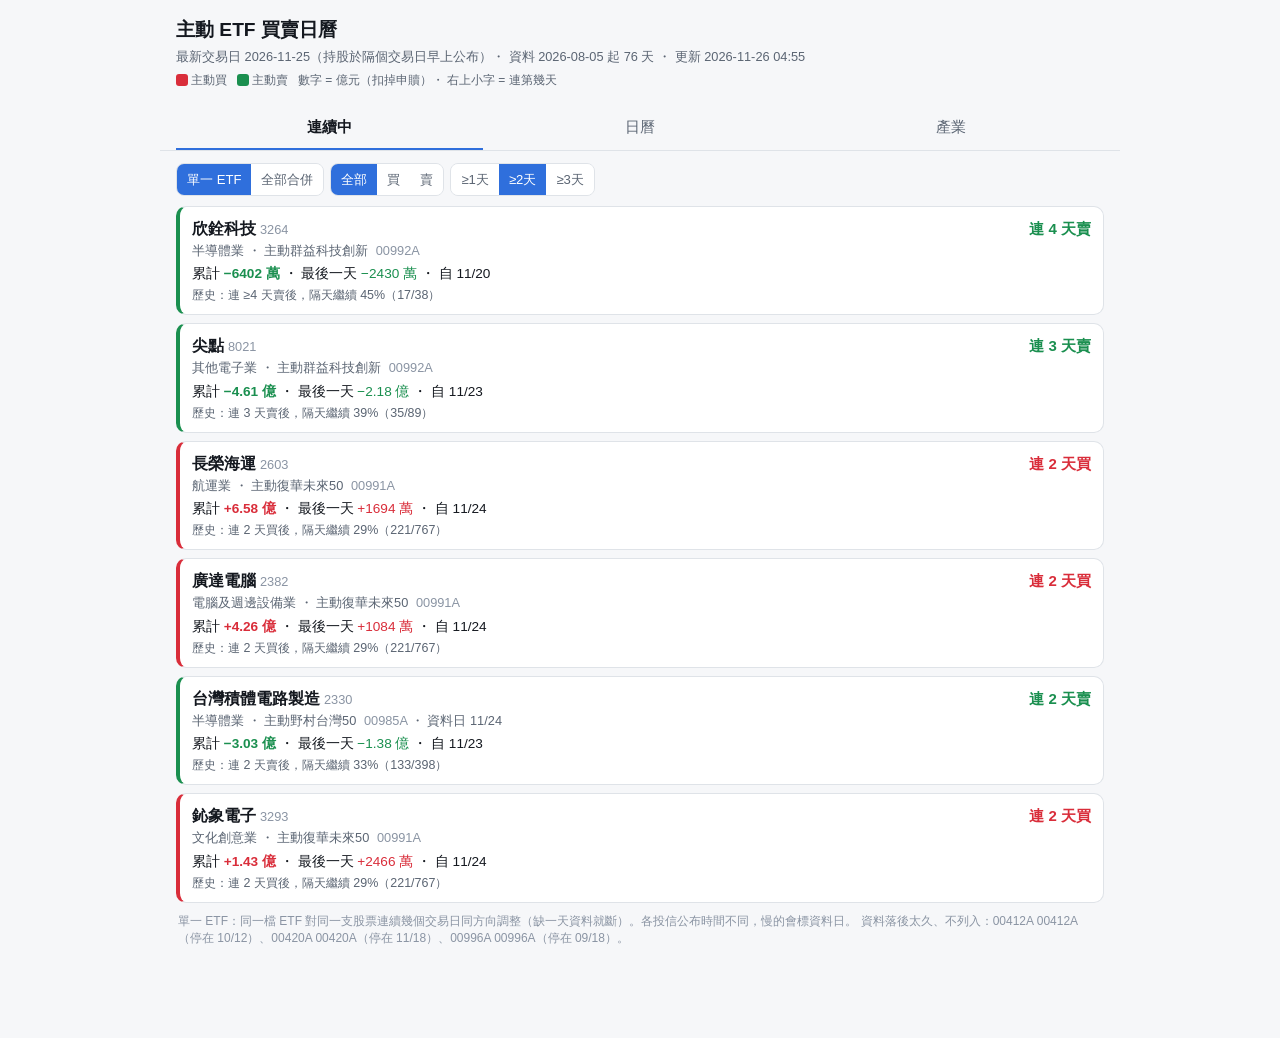
==== commit c806506e: "sync: 上游 fcb8e6d + 推播狀態 2026/11/26 04:55" ====
--- a/calendar/index.html
+++ b/calendar/index.html
@@ -108,7 +108,7 @@
 <div id="sheet"><div class="box" id="sheetbox"></div></div>
 
 <script>
-const D = {"built":"2026-11-25 12:44","days":["2026-10-12","2026-10-13","2026-10-14","2026-10-15","2026-10-16","2026-10-19","2026-10-20","2026-10-21","2026-10-22","2026-10-27","2026-10-28","2026-10-29","2026-10-30","2026-11-02","2026-11-03","2026-11-04","2026-11-05","2026-11-06","2026-11-09","2026-11-10","2026-11-11","2026-11-12","2026-11-13","2026-11-16","2026-11-17","2026-11-18","2026-11-19","2026-11-20","2026-11-23","2026-11-24"],"last_day":"2026-11-24","first_day":"2026-08-05","n_days":75,"stale":["00412A","00420A","00996A"],"etfs":{"00400A":{"name":"主動國泰動能高息","issuer":"國泰","latest":"2026-11-24"},"00401A":{"name":"主動摩根台灣鑫收","issuer":"摩根","latest":"2026-11-24"},"00403A":{"name":"主動統一升級50","issuer":"統一","latest":"2026-11-24"},"00404A":{"name":"主動聯博動能50","issuer":"聯博","latest":"2026-11-24"},"00405A":{"name":"主動富邦台灣龍耀","issuer":"富邦","latest":"2026-11-24"},"00406A":{"name":"主動中信台灣收益","issuer":"中信","latest":"2026-11-24"},"00407A":{"name":"主動凱基台灣","issuer":"凱基","latest":"2026-11-24"},"00408A":{"name":"主動第一金優股息","issuer":"第一金","latest":"2026-11-24"},"00410A":{"name":"主動永豐科技趨勢","issuer":"永豐","latest":"2026-11-24"},"00412A":{"name":"00412A","issuer":"","latest":"2026-10-12"},"00413A":{"name":"主動玉山關鍵科技","issuer":"玉山","latest":"2026-11-24"},"00415A":{"name":"主動群益核心50","issuer":"群益","latest":"2026-11-24"},"00416A":{"name":"主動台新臺灣中小","issuer":"台新","latest":"2026-11-24"},"00418A":{"name":"主動復華台灣新星","issuer":"復華","latest":"2026-11-24"},"00420A":{"name":"00420A","issuer":"","latest":"2026-11-18"},"00980A":{"name":"主動野村臺灣優選","issuer":"野村","latest":"2026-11-23"},"00981A":{"name":"主動統一台股增長","issuer":"統一","latest":"2026-11-24"},"00982A":{"name":"主動群益台灣強棒","issuer":"群益","latest":"2026-11-24"},"00984A":{"name":"主動安聯台灣高息","issuer":"安聯","latest":"2026-11-23"},"00985A":{"name":"主動野村台灣50","issuer":"野村","latest":"2026-11-23"},"00987A":{"name":"主動台新優勢成長","issuer":"台新","latest":"2026-11-24"},"00991A":{"name":"主動復華未來50","issuer":"復華","latest":"2026-11-24"},"00992A":{"name":"主動群益科技創新","issuer":"群益","latest":"2026-11-24"},"00993A":{"name":"主動安聯台灣","issuer":"安聯","latest":"2026-11-23"},"00994A":{"name":"主動第一金台股優","issuer":"第一金","latest":"2026-11-24"},"00995A":{"name":"主動中信台灣卓越","issuer":"中信","latest":"2026-11-24"},"00996A":{"name":"00996A","issuer":"","latest":"2026-09-18"},"00999A":{"name":"主動野村臺灣高息","issuer":"野村","latest":"2026-11-23"}},"stocks":{"1101":{"n":"臺灣水泥","ind":"水泥工業","mkt":"twse"},"1215":{"n":"卜蜂","ind":"食品工業","mkt":"twse"},"1216":{"n":"統一企業","ind":"食品工業","mkt":"twse"},"1301":{"n":"台灣塑膠工業","ind":"塑膠工業","mkt":"twse"},"1303":{"n":"南亞塑膠工業","ind":"塑膠工業","mkt":"twse"},"1326":{"n":"台灣化學纖維","ind":"塑膠工業","mkt":"twse"},"1402":{"n":"遠東新世紀","ind":"紡織纖維","mkt":"twse"},"1409":{"n":"新纖","ind":"紡織纖維","mkt":"twse"},"1476":{"n":"儒鴻","ind":"紡織纖維","mkt":"twse"},"1477":{"n":"聚陽實業","ind":"紡織纖維","mkt":"twse"},"1504":{"n":"東元電機","ind":"電機機械","mkt":"twse"},"1519":{"n":"華城","ind":"電機機械","mkt":"twse"},"1560":{"n":"中國砂輪企業","ind":"電機機械","mkt":"twse"},"1590":{"n":"亞德客-KY","ind":"電機機械","mkt":"twse"},"1605":{"n":"華新麗華","ind":"電器電纜","mkt":"twse"},"1709":{"n":"和益","ind":"化學工業","mkt":"twse"},"1727":{"n":"臺灣中華化學工業","ind":"化學工業","mkt":"twse"},"1785":{"n":"光洋科","ind":"其他電子類","mkt":"tpex"},"1802":{"n":"台玻","ind":"玻璃陶瓷","mkt":"twse"},"1815":{"n":"富喬","ind":"電子零組件業","mkt":"tpex"},"2006":{"n":"東和鋼鐵","ind":"鋼鐵工業","mkt":"twse"},"2027":{"n":"大成不銹鋼工業","ind":"鋼鐵工業","mkt":"twse"},"2049":{"n":"上銀科技","ind":"電機機械","mkt":"twse"},"2059":{"n":"川湖科技","ind":"電子零組件業","mkt":"twse"},"2301":{"n":"光寶科","ind":"電腦及週邊設備業","mkt":"twse"},"2303":{"n":"聯華電子","ind":"半導體業","mkt":"twse"},"2308":{"n":"台達電子工業","ind":"電子零組件業","mkt":"twse"},"2313":{"n":"華通電腦","ind":"電子零組件業","mkt":"twse"},"2317":{"n":"鴻海精密工業","ind":"其他電子業","mkt":"twse"},"2327":{"n":"國巨*","ind":"電子零組件業","mkt":"twse"},"2330":{"n":"台灣積體電路製造","ind":"半導體業","mkt":"twse"},"2337":{"n":"旺宏","ind":"半導體業","mkt":"twse"},"2344":{"n":"華邦電子","ind":"半導體業","mkt":"twse"},"2345":{"n":"智邦科技","ind":"通信網路業","mkt":"twse"},"2347":{"n":"聯強","ind":"電子通路業","mkt":"twse"},"2351":{"n":"順德","ind":"半導體業","mkt":"twse"},"2357":{"n":"華碩電腦","ind":"電腦及週邊設備業","mkt":"twse"},"2360":{"n":"致茂","ind":"其他電子業","mkt":"twse"},"2368":{"n":"金像電子（股）公司","ind":"電子零組件業","mkt":"twse"},"2376":{"n":"技嘉","ind":"電腦及週邊設備業","mkt":"twse"},"2377":{"n":"微星科技","ind":"電腦及週邊設備業","mkt":"twse"},"2379":{"n":"瑞昱","ind":"半導體業","mkt":"twse"},"2382":{"n":"廣達電腦","ind":"電腦及週邊設備業","mkt":"twse"},"2383":{"n":"台光電子材料","ind":"電子零組件業","mkt":"twse"},"2395":{"n":"研華","ind":"電腦及週邊設備業","mkt":"twse"},"2404":{"n":"漢唐","ind":"其他電子業","mkt":"twse"},"2408":{"n":"南亞科技","ind":"半導體業","mkt":"twse"},"2409":{"n":"友達","ind":"光電業","mkt":"twse"},"2412":{"n":"中華電信","ind":"通信網路業","mkt":"twse"},"2428":{"n":"興勤","ind":"電子零組件業","mkt":"twse"},"2436":{"n":"偉詮電子","ind":"半導體業","mkt":"twse"},"2439":{"n":"美律","ind":"通信網路業","mkt":"twse"},"2441":{"n":"超豐電子","ind":"半導體業","mkt":"twse"},"2449":{"n":"京元電子","ind":"半導體業","mkt":"twse"},"2451":{"n":"創見資訊","ind":"半導體業","mkt":"twse"},"2454":{"n":"聯發科技","ind":"半導體業","mkt":"twse"},"2455":{"n":"全新光電科技","ind":"通信網路業","mkt":"twse"},"2464":{"n":"盟立","ind":"其他電子業","mkt":"twse"},"2466":{"n":"冠西","ind":"光電業","mkt":"twse"},"2467":{"n":"志聖","ind":"電子零組件業","mkt":"twse"},"2476":{"n":"鉅祥","ind":"電子零組件業","mkt":"twse"},"2478":{"n":"大毅","ind":"電子零組件業","mkt":"twse"},"2481":{"n":"強茂","ind":"半導體業","mkt":"twse"},"2486":{"n":"一詮精密工業","ind":"光電業","mkt":"twse"},"2603":{"n":"長榮海運","ind":"航運業","mkt":"twse"},"2606":{"n":"裕  民","ind":"航運業","mkt":"twse"},"2609":{"n":"陽明海運","ind":"航運業","mkt":"twse"},"2610":{"n":"中華航空","ind":"航運業","mkt":"twse"},"2615":{"n":"萬海","ind":"航運業","mkt":"twse"},"2618":{"n":"長榮航空","ind":"航運業","mkt":"twse"},"2634":{"n":"漢翔公司","ind":"航運業","mkt":"twse"},"2637":{"n":"慧洋-KY","ind":"航運業","mkt":"twse"},"2801":{"n":"彰銀","ind":"金融保險","mkt":"twse"},"2851":{"n":"中央再保險股份有限公司","ind":"金融保險","mkt":"twse"},"2855":{"n":"統一證券","ind":"金融保險","mkt":"twse"},"2880":{"n":"華南金融控股","ind":"金融保險","mkt":"twse"},"2881":{"n":"富邦金控","ind":"金融保險","mkt":"twse"},"2882":{"n":"國泰金融","ind":"金融保險","mkt":"twse"},"2883":{"n":"凱基金控","ind":"金融保險","mkt":"twse"},"2884":{"n":"玉山金融控股","ind":"金融保險","mkt":"twse"},"2885":{"n":"元大金融控股","ind":"金融保險","mkt":"twse"},"2886":{"n":"兆豐金融控股","ind":"金融保險","mkt":"twse"},"2887":{"n":"台新新光金融控股","ind":"金融保險","mkt":"twse"},"2890":{"n":"永豐金融控股","ind":"金融保險","mkt":"twse"},"2891":{"n":"中信金","ind":"金融保險","mkt":"twse"},"2892":{"n":"第一金融控股","ind":"金融保險","mkt":"twse"},"3006":{"n":"晶豪","ind":"半導體業","mkt":"twse"},"3008":{"n":"大立光電","ind":"光電業","mkt":"twse"},"3014":{"n":"聯陽半導體股份有限公司","ind":"半導體業","mkt":"twse"},"3017":{"n":"奇鋐科技","ind":"電腦及週邊設備業","mkt":"twse"},"3023":{"n":"信邦","ind":"電子零組件業","mkt":"twse"},"3026":{"n":"禾伸堂企業","ind":"電子零組件業","mkt":"twse"},"3028":{"n":"增你強","ind":"電子通路業","mkt":"twse"},"3034":{"n":"聯詠","ind":"半導體業","mkt":"twse"},"3036":{"n":"文曄科技","ind":"電子通路業","mkt":"twse"},"3037":{"n":"欣興電子","ind":"電子零組件業","mkt":"twse"},"3042":{"n":"晶技","ind":"電子零組件業","mkt":"twse"},"3044":{"n":"健鼎科技","ind":"電子零組件業","mkt":"twse"},"3045":{"n":"台灣大","ind":"通信網路業","mkt":"twse"},"3081":{"n":"聯亞光電工業","ind":"通信網路業","mkt":"tpex"},"3090":{"n":"日電貿","ind":"電子零組件業","mkt":"twse"},"3105":{"n":"穩懋半導體","ind":"半導體業","mkt":"tpex"},"3131":{"n":"弘塑科技","ind":"半導體業","mkt":"tpex"},"3167":{"n":"大量科技","ind":"電機機械","mkt":"twse"},"3189":{"n":"景碩","ind":"半導體業","mkt":"twse"},"3211":{"n":"順達","ind":"電腦及週邊設備業","mkt":"tpex"},"3227":{"n":"原相科技","ind":"半導體業","mkt":"tpex"},"3231":{"n":"緯創資通","ind":"電腦及週邊設備業","mkt":"twse"},"3260":{"n":"威剛","ind":"半導體業","mkt":"tpex"},"3264":{"n":"欣銓科技","ind":"半導體業","mkt":"tpex"},"3265":{"n":"台星科","ind":"半導體業","mkt":"tpex"},"3293":{"n":"鈊象電子","ind":"文化創意業","mkt":"tpex"},"3324":{"n":"雙鴻科技","ind":"其他電子類","mkt":"tpex"},"3363":{"n":"上詮","ind":"通信網路業","mkt":"tpex"},"3374":{"n":"精材","ind":"半導體業","mkt":"tpex"},"3376":{"n":"新日興","ind":"電子零組件業","mkt":"twse"},"3406":{"n":"玉晶光","ind":"光電業","mkt":"twse"},"3443":{"n":"創意電子","ind":"半導體業","mkt":"twse"},"3450":{"n":"聯鈞","ind":"半導體業","mkt":"twse"},"3455":{"n":"由田","ind":"光電業","mkt":"tpex"},"3491":{"n":"昇達科技","ind":"通信網路業","mkt":"tpex"},"3529":{"n":"力旺電子","ind":"半導體業","mkt":"tpex"},"3533":{"n":"嘉澤","ind":"電子零組件業","mkt":"twse"},"3583":{"n":"辛耘","ind":"半導體業","mkt":"twse"},"3596":{"n":"智  易","ind":"通信網路業","mkt":"twse"},"3605":{"n":"宏致","ind":"電子零組件業","mkt":"twse"},"3617":{"n":"碩天","ind":"其他電子業","mkt":"twse"},"3653":{"n":"健策精密工業","ind":"電子零組件業","mkt":"twse"},"3661":{"n":"世芯電子","ind":"半導體業","mkt":"twse"},"3665":{"n":"貿聯控股（BizLink Holding In","ind":"其他電子業","mkt":"twse"},"3680":{"n":"家登精密工業","ind":"半導體業","mkt":"tpex"},"3702":{"n":"大聯大控股","ind":"電子通路業","mkt":"twse"},"3706":{"n":"神達控股","ind":"電腦及週邊設備業","mkt":"twse"},"3711":{"n":"日月光投資控股","ind":"半導體業","mkt":"twse"},"3714":{"n":"富采","ind":"光電業","mkt":"twse"},"4441":{"n":"振大環球","ind":"紡織纖維","mkt":"twse"},"4551":{"n":"智伸科技","ind":"汽車工業","mkt":"twse"},"4746":{"n":"台耀化學","ind":"生技醫療業","mkt":"twse"},"4749":{"n":"新應材","ind":"半導體業","mkt":"tpex"},"4770":{"n":"上品綜合工業股份有限公司","ind":"化學工業","mkt":"twse"},"4904":{"n":"遠傳電信","ind":"通信網路業","mkt":"twse"},"4938":{"n":"和碩聯合科技","ind":"電腦及週邊設備業","mkt":"twse"},"4958":{"n":"臻鼎科技控股","ind":"電子零組件業","mkt":"twse"},"4961":{"n":"天鈺科技","ind":"半導體業","mkt":"twse"},"4966":{"n":"譜瑞-KY","ind":"半導體業","mkt":"tpex"},"4967":{"n":"十銓","ind":"半導體業","mkt":"twse"},"4979":{"n":"華星光","ind":"通信網路業","mkt":"tpex"},"4991":{"n":"環宇 -KY","ind":"半導體業","mkt":"tpex"},"5274":{"n":"信驊科技","ind":"半導體業","mkt":"tpex"},"5289":{"n":"宜鼎國際","ind":"電腦及週邊設備業","mkt":"tpex"},"5347":{"n":"世界先進","ind":"半導體業","mkt":"tpex"},"5351":{"n":"鈺創","ind":"半導體業","mkt":"tpex"},"5425":{"n":"台半","ind":"半導體業","mkt":"tpex"},"5434":{"n":"崇越科技","ind":"電子通路業","mkt":"twse"},"5483":{"n":"中美晶","ind":"半導體業","mkt":"tpex"},"5534":{"n":"長虹建設","ind":"建材營造","mkt":"twse"},"5536":{"n":"聖暉*","ind":"其他電子類","mkt":"tpex"},"5871":{"n":"中租-KY","ind":"其他","mkt":"twse"},"5876":{"n":"上海商銀","ind":"金融保險","mkt":"twse"},"5904":{"n":"寶雅國際","ind":"居家生活類","mkt":"tpex"},"6121":{"n":"新普科技","ind":"電腦及週邊設備業","mkt":"tpex"},"6139":{"n":"亞翔","ind":"其他電子業","mkt":"twse"},"6147":{"n":"頎邦","ind":"半導體業","mkt":"tpex"},"6187":{"n":"萬潤","ind":"半導體業","mkt":"tpex"},"6196":{"n":"帆宣","ind":"其他電子業","mkt":"twse"},"6197":{"n":"佳必琪","ind":"電子零組件業","mkt":"twse"},"6213":{"n":"聯茂電子","ind":"電子零組件業","mkt":"twse"},"6214":{"n":"精誠資訊","ind":"資訊服務業","mkt":"twse"},"6223":{"n":"旺矽科技","ind":"半導體業","mkt":"tpex"},"6239":{"n":"力成","ind":"半導體業","mkt":"twse"},"6257":{"n":"矽格","ind":"半導體業","mkt":"twse"},"6271":{"n":"同欣電","ind":"半導體業","mkt":"twse"},"6274":{"n":"台燿科技","ind":"電子零組件業","mkt":"tpex"},"6278":{"n":"台表科","ind":"光電業","mkt":"twse"},"6285":{"n":"啟碁科技","ind":"通信網路業","mkt":"twse"},"6415":{"n":"矽力*-KY","ind":"半導體業","mkt":"twse"},"6438":{"n":"迅得機械","ind":"其他電子業","mkt":"twse"},"6442":{"n":"光紅建聖","ind":"通信網路業","mkt":"twse"},"6446":{"n":"藥華醫藥","ind":"生技醫療業","mkt":"twse"},"6488":{"n":"環球晶圓","ind":"半導體業","mkt":"tpex"},"6505":{"n":"台塑石化","ind":"油電燃氣業","mkt":"twse"},"6510":{"n":"中華精測科技","ind":"半導體業","mkt":"tpex"},"6515":{"n":"穎崴科技","ind":"半導體業","mkt":"twse"},"6526":{"n":"達發科技股份有限公司","ind":"半導體業","mkt":"twse"},"6531":{"n":"愛普科技","ind":"半導體業","mkt":"twse"},"6584":{"n":"南俊國際","ind":"電子零組件業","mkt":"tpex"},"6640":{"n":"均華","ind":"半導體業","mkt":"tpex"},"6669":{"n":"緯穎科技服務","ind":"電腦及週邊設備業","mkt":"twse"},"6670":{"n":"復盛應用","ind":"運動休閒","mkt":"twse"},"6672":{"n":"騰輝電子-KY","ind":"電子零組件業","mkt":"twse"},"6691":{"n":"洋基工程","ind":"其他電子業","mkt":"twse"},"6715":{"n":"嘉基科技","ind":"電子零組件業","mkt":"twse"},"6770":{"n":"力積電","ind":"半導體業","mkt":"twse"},"6782":{"n":"視陽","ind":"生技醫療業","mkt":"twse"},"6805":{"n":"富世達","ind":"電子零組件業","mkt":"twse"},"6831":{"n":"邁科科技","ind":"電腦及週邊設備業","mkt":"twse"},"6957":{"n":"裕慶-KY","ind":"其他","mkt":"twse"},"7722":{"n":"LINEPAY","ind":"數位雲端","mkt":"twse"},"7750":{"n":"新代","ind":"電機機械","mkt":"twse"},"7769":{"n":"鴻勁精密","ind":"半導體業","mkt":"twse"},"7788":{"n":"松川精密","ind":"電子零組件業","mkt":"twse"},"7795":{"n":"長廣精機","ind":"電子零組件業","mkt":"twse"},"7828":{"n":"創新服務","ind":"半導體業","mkt":"tpex"},"7856":{"n":"漢測","ind":"半導體業","mkt":"tpex"},"8016":{"n":"矽創","ind":"半導體業","mkt":"twse"},"8021":{"n":"尖點","ind":"其他電子業","mkt":"twse"},"8039":{"n":"台虹科技","ind":"電子零組件業","mkt":"twse"},"8046":{"n":"南亞電路板","ind":"電子零組件業","mkt":"twse"},"8070":{"n":"長華*","ind":"電子通路業","mkt":"twse"},"8081":{"n":"致新科技","ind":"半導體業","mkt":"twse"},"8150":{"n":"南茂科技","ind":"半導體業","mkt":"twse"},"8210":{"n":"勤誠","ind":"電腦及週邊設備業","mkt":"twse"},"8299":{"n":"群聯電子","ind":"半導體業","mkt":"tpex"},"8358":{"n":"金居","ind":"電子零組件業","mkt":"tpex"},"8464":{"n":"億豐綜合工業","ind":"居家生活","mkt":"twse"},"8996":{"n":"高力熱處理工業","ind":"電機機械","mkt":"twse"},"9933":{"n":"中鼎","ind":"其他","mkt":"twse"},"9939":{"n":"宏全","ind":"其他","mkt":"twse"},"9941":{"n":"裕融企業","ind":"其他","mkt":"twse"},"9958":{"n":"世紀鋼鐵結構","ind":"鋼鐵工業","mkt":"twse"}},"cells_etf":[["00403A","6805",0,-4.086,-1,"adj",-180,1],["00403A","2313",0,2.001,1,"entry",800,1],["00403A","3008",0,3.15,1,"adj",43,1],["00403A","6488",0,-1.118,-1,"adj",-100,3],["00403A","3037",1,-9.44,-1,"adj",-800,1],["00403A","2313",1,0.984,1,"adj",400,2],["00403A","2481",1,-0.976,-1,"adj",-600,1],["00403A","3008",1,6.693,1,"adj",92,2],["00403A","8996",1,1.372,1,"adj",80,1],["00403A","6488",1,-4.056,-1,"adj",-400,4],["00403A","3443",2,1.237,1,"adj",15,1],["00403A","5274",2,4.9,1,"adj",28,1],["00403A","6274",2,1.387,1,"adj",80,1],["00403A","7769",2,-0.058,-1,"exit",-1,1],["00403A","2481",2,-0.576,-1,"adj",-350,2],["00403A","2303",2,-7.103,-1,"adj",-5000,1],["00403A","6274",3,1.948,1,"adj",120,2],["00403A","2454",3,-10.411,-1,"adj",-250,1],["00403A","6805",4,1.8,1,"adj",80,1],["00403A","2313",4,1.963,1,"adj",800,1],["00403A","2368",4,2.739,1,"adj",220,1],["00403A","2383",4,-10.33,-1,"adj",-200,1],["00403A","6805",5,1.401,1,"adj",60,2],["00403A","3443",5,1.957,1,"adj",25,1],["00403A","6274",5,1.631,1,"adj",100,1],["00403A","2368",5,1.5,1,"adj",120,2],["00403A","1560",5,0.945,1,"adj",109,1],["00403A","2454",5,-8.415,-1,"adj",-200,1],["00403A","3017",6,1.995,1,"adj",60,1],["00403A","6669",6,2.945,1,"adj",153,1],["00403A","2059",6,1.515,1,"adj",15,1],["00403A","2303",6,-6.353,-1,"adj",-5000,1],["00403A","1560",6,0.858,1,"adj",100,2],["00403A","1303",7,1.604,1,"adj",500,1],["00403A","2883",7,0.765,1,"entry",2000,1],["00403A","2404",7,-0.011,-1,"exit",-1,1],["00403A","5274",7,1.817,1,"adj",11,1],["00403A","3008",7,2.468,1,"adj",40,1],["00403A","1560",7,0.702,1,"adj",80,3],["00403A","3653",8,-6.98,-1,"adj",-115,1],["00403A","3037",8,2.17,1,"adj",200,1],["00403A","3711",9,2.597,1,"adj",399,1],["00403A","2883",9,0.77,1,"adj",2000,1],["00403A","3017",9,1.722,1,"adj",55,1],["00403A","5274",9,2.242,1,"adj",14,1],["00403A","2303",9,-4.899,-1,"adj",-4000,1],["00403A","3711",10,3.475,1,"adj",500,2],["00403A","3443",10,2.452,1,"adj",30,1],["00403A","3583",10,-0.473,-1,"adj",-77,1],["00403A","2308",10,-3.749,-1,"adj",-242,1],["00403A","1560",10,0.639,1,"adj",70,1],["00403A","2454",10,1.27,1,"adj",30,1],["00403A","3711",11,2.732,1,"adj",400,3],["00403A","5274",11,1.698,1,"adj",10,1],["00403A","3583",11,-0.436,-1,"adj",-73,2],["00403A","2308",11,-3.923,-1,"adj",-265,2],["00403A","2368",11,1.226,1,"adj",110,1],["00403A","2303",11,-6.939,-1,"adj",-5999,1],["00403A","3711",12,2.004,1,"adj",300,4],["00403A","3583",12,-0.395,-1,"adj",-70,3],["00403A","2308",12,-2.98,-1,"adj",-223,3],["00403A","1560",12,0.607,1,"adj",70,1],["00403A","3711",13,2.022,1,"adj",300,5],["00403A","2345",13,-2.164,-1,"adj",-134,1],["00403A","3653",13,1.896,1,"adj",30,1],["00403A","6442",13,-0.381,-1,"adj",-30,1],["00403A","2368",13,1.06,1,"adj",100,1],["00403A","2454",13,1.985,1,"adj",50,1],["00403A","2345",14,-3.08,-1,"adj",-206,2],["00403A","6442",14,-0.74,-1,"adj",-65,2],["00403A","2059",14,0.924,1,"adj",10,1],["00403A","3211",15,-0.405,-1,"adj",-150,1],["00403A","2454",15,1.485,1,"adj",40,1],["00403A","3711",16,0.858,1,"adj",150,1],["00403A","1303",16,0.996,1,"adj",400,1],["00403A","2882",16,1.12,1,"adj",1000,1],["00403A","3211",16,-0.379,-1,"adj",-150,2],["00403A","2454",16,1.729,1,"adj",50,2],["00403A","1303",17,0.958,1,"adj",400,2],["00403A","6274",17,-1.087,-1,"adj",-120,1],["00403A","3211",17,-0.838,-1,"adj",-360,3],["00403A","1560",17,0.537,1,"adj",80,1],["00403A","2454",17,1.695,1,"adj",50,3],["00403A","3044",18,1.332,1,"entry",300,1],["00403A","2360",18,-0.012,-1,"exit",-1,1],["00403A","1560",18,0.213,1,"adj",29,2],["00403A","3711",19,2.904,1,"adj",480,1],["00403A","1303",19,2.312,1,"adj",800,1],["00403A","3017",19,2.233,1,"adj",80,1],["00403A","3044",19,0.711,1,"adj",150,2],["00403A","6274",19,-2.259,-1,"adj",-230,1],["00403A","6669",19,1.009,1,"adj",60,1],["00403A","1560",19,0.537,1,"adj",71,3],["00403A","2454",19,3.064,1,"adj",80,1],["00403A","1303",20,3.13,1,"adj",1000,2],["00403A","6805",20,1.23,1,"adj",60,1],["00403A","3443",20,1.34,1,"adj",17,1],["00403A","3017",20,1.519,1,"adj",50,2],["00403A","6274",20,-3.18,-1,"adj",-300,2],["00403A","3443",21,1.808,1,"adj",23,2],["00403A","6515",21,1.192,1,"entry",30,1],["00403A","6274",21,-1.434,-1,"adj",-150,3],["00403A","2344",21,-0.001,-1,"exit",-1,1],["00403A","2454",21,1.925,1,"adj",50,1],["00403A","3711",22,1.914,1,"adj",320,1],["00403A","3443",22,2.583,1,"adj",30,3],["00403A","3017",22,1.52,1,"adj",50,1],["00403A","6515",22,2.469,1,"adj",60,2],["00403A","6274",22,-6.818,-1,"adj",-700,4],["00403A","2882",23,1.1,1,"adj",1000,1],["00403A","6274",23,-1.315,-1,"adj",-150,5],["00403A","3211",23,-0.725,-1,"adj",-310,1],["00403A","2301",23,-0.106,-1,"adj",-50,1],["00403A","1303",24,1.307,1,"adj",500,1],["00403A","2882",24,0.888,1,"adj",800,2],["00403A","6274",24,-1.975,-1,"adj",-250,6],["00403A","3211",24,-1.486,-1,"adj",-680,2],["00403A","3583",24,-0.433,-1,"adj",-100,1],["00403A","3661",24,1.797,1,"entry",50,1],["00403A","2454",24,1.537,1,"adj",40,1],["00403A","3711",25,2.466,1,"adj",450,1],["00403A","2379",25,0.734,1,"entry",100,1],["00403A","6274",25,-3.84,-1,"exit",-500,7],["00403A","3211",25,-0.765,-1,"exit",-350,3],["00403A","2481",25,-0.073,-1,"adj",-70,1],["00403A","3661",25,0.83,1,"adj",21,2],["00403A","2481",26,-0.26,-1,"adj",-279,2],["00403A","3661",26,1.765,1,"adj",49,3],["00403A","2301",27,-0.438,-1,"adj",-249,1],["00403A","3583",27,-0.595,-1,"adj",-162,1],["00403A","2059",27,-1.337,-1,"adj",-25,1],["00403A","3443",28,1.024,1,"adj",20,1],["00403A","3189",28,-1.169,-1,"adj",-250,1],["00403A","3583",28,-0.608,-1,"adj",-159,2],["00403A","6442",28,-0.223,-1,"adj",-25,1],["00403A","6488",28,-0.276,-1,"adj",-60,1],["00403A","3661",28,0.498,1,"adj",14,1],["00403A","2330",29,4.728,1,"adj",212,1],["00405A","1303",0,-2.105,-1,"adj",-695,1],["00405A","2345",0,1.704,1,"adj",80,1],["00405A","6805",9,-1.575,-1,"adj",-70,1],["00405A","3443",9,-7.426,-1,"adj",-100,1],["00405A","3017",9,-4.695,-1,"adj",-150,1],["00405A","6526",9,-1.071,-1,"adj",-145,1],["00405A","5274",10,2.075,1,"adj",12,1],["00405A","6415",11,1.31,1,"entry",250,1],["00405A","6805",14,-2.16,-1,"adj",-100,1],["00405A","6510",14,-0.026,-1,"exit",-1,1],["00405A","3037",14,-4.51,-1,"adj",-500,1],["00405A","3711",17,2.635,1,"adj",500,1],["00405A","2454",17,1.898,1,"adj",56,1],["00405A","2330",19,7.084,1,"adj",310,1],["00405A","5274",24,1.185,1,"adj",12,1],["00405A","6415",24,1.42,1,"adj",400,1],["00405A","8996",24,1.17,1,"adj",100,1],["00405A","3711",25,1.808,1,"adj",330,1],["00405A","3017",25,4.074,1,"adj",150,1],["00405A","2330",25,2.175,1,"adj",100,1],["00405A","6415",25,1.336,1,"adj",400,2],["00405A","8996",25,1.135,1,"adj",100,2],["00405A","6223",28,-3.044,-1,"adj",-80,1],["00405A","6515",28,-0.674,-1,"exit",-23,1],["00405A","3189",28,-0.234,-1,"exit",-50,1],["00405A","3653",28,-3.683,-1,"adj",-100,1],["00405A","2330",28,1.624,1,"adj",80,1],["00405A","6531",28,-3.09,-1,"adj",-600,1],["00405A","6278",28,-0.016,-1,"exit",-10,1],["00405A","3605",28,-0.009,-1,"exit",-10,1],["00406A","3443",0,1.62,1,"adj",20,3],["00406A","3017",0,1.963,1,"adj",58,1],["00406A","3189",0,1.06,1,"adj",100,2],["00406A","3653",0,1.217,1,"adj",17,1],["00406A","3037",0,2.636,1,"adj",210,2],["00406A","2360",0,0.828,1,"adj",35,1],["00406A","6715",0,1.614,1,"adj",320,1],["00406A","2368",0,1.42,1,"adj",115,1],["00406A","8046",0,3.168,1,"adj",220,1],["00406A","3661",0,2.901,1,"entry",66,1],["00406A","2383",0,2.152,1,"adj",35,1],["00406A","2454",0,2.359,1,"adj",51,2],["00406A","3711",1,1.11,1,"adj",150,1],["00406A","1303",1,2.168,1,"adj",680,1],["00406A","6510",1,0.982,1,"adj",30,1],["00406A","2327",1,2.217,1,"adj",370,1],["00406A","3443",1,1.214,1,"adj",15,4],["00406A","3017",1,2.788,1,"adj",85,2],["00406A","2345",1,4.998,1,"adj",245,1],["00406A","3189",1,2.08,1,"adj",200,3],["00406A","5274",1,0.694,1,"adj",4,1],["00406A","3653",1,2.097,1,"adj",30,2],["00406A","2330",1,10.707,1,"adj",430,1],["00406A","3037",1,4.72,1,"adj",400,3],["00406A","6147",1,0.768,1,"adj",345,1],["00406A","3167",1,1.952,1,"adj",200,1],["00406A","2360",1,1.1,1,"adj",50,2],["00406A","6715",1,0.28,1,"adj",55,2],["00406A","2481",1,1.221,1,"adj",750,1],["00406A","2368",1,2.176,1,"adj",186,2],["00406A","4958",1,3.604,1,"adj",653,1],["00406A","8046",1,4.32,1,"adj",300,2],["00406A","3661",1,1.389,1,"adj",34,2],["00406A","2383",1,7.763,1,"adj",140,2],["00406A","2454",1,3.619,1,"adj",80,3],["00406A","3443",2,0.824,1,"adj",10,5],["00406A","6223",2,2.354,1,"adj",40,1],["00406A","3017",2,1.757,1,"adj",53,3],["00406A","2345",2,3.649,1,"adj",178,2],["00406A","2330",2,2.615,1,"adj",105,2],["00406A","3037",2,2.134,1,"adj",180,4],["00406A","2308",2,1.248,1,"adj",70,1],["00406A","2303",2,1.421,1,"adj",1000,1],["00406A","3008",2,2.683,1,"adj",39,1],["00406A","4958",2,1.361,1,"adj",240,2],["00406A","8046",2,1.43,1,"adj",100,3],["00406A","3661",2,1.185,1,"adj",30,3],["00406A","2383",2,4.416,1,"adj",80,3],["00406A","2454",2,3.58,1,"adj",80,4],["00406A","3711",3,3.365,1,"adj",500,1],["00406A","1303",3,3.148,1,"adj",1000,1],["00406A","2327",3,4.58,1,"adj",800,1],["00406A","3443",3,2.301,1,"adj",30,6],["00406A","6223",3,2.279,1,"adj",43,2],["00406A","3017",3,5.862,1,"adj",190,4],["00406A","2345",3,4.485,1,"adj",230,3],["00406A","3189",3,2.545,1,"adj",260,1],["00406A","5274",3,1.913,1,"adj",12,1],["00406A","3653",3,4.735,1,"adj",70,1],["00406A","2330",3,10.492,1,"adj",430,3],["00406A","3037",3,5.482,1,"adj",510,5],["00406A","6147",3,0.869,1,"adj",400,1],["00406A","4938",3,3.57,1,"entry",3600,1],["00406A","2308",3,3.257,1,"adj",200,2],["00406A","6669",3,3.048,1,"adj",160,1],["00406A","2360",3,2.632,1,"adj",130,1],["00406A","6715",3,2.407,1,"adj",450,1],["00406A","2481",3,1.388,1,"adj",900,1],["00406A","2368",3,1.785,1,"adj",150,1],["00406A","2303",3,1.736,1,"adj",1300,2],["00406A","3008",3,2.51,1,"adj",38,2],["00406A","4958",3,1.142,1,"adj",220,3],["00406A","8046",3,3.484,1,"adj",259,4],["00406A","3661",3,1.832,1,"adj",50,4],["00406A","2383",3,12.288,1,"adj",240,4],["00406A","2454",3,5.622,1,"adj",135,5],["00406A","3711",4,1.61,1,"adj",240,2],["00406A","1303",4,4.605,1,"adj",1500,2],["00406A","2327",4,2.552,1,"adj",450,2],["00406A","3443",4,2.244,1,"adj",30,7],["00406A","6223",4,3.019,1,"adj",58,3],["00406A","2345",4,3.604,1,"adj",182,4],["00406A","3189",4,3.5,1,"adj",350,2],["00406A","5274",4,1.648,1,"adj",10,2],["00406A","3653",4,1.346,1,"adj",20,2],["00406A","3037",4,5.995,1,"adj",550,6],["00406A","6147",4,1.232,1,"adj",600,2],["00406A","4938",4,1.022,1,"adj",1000,2],["00406A","2308",4,3.271,1,"adj",200,3],["00406A","2360",4,2.0,1,"adj",100,2],["00406A","6715",4,2.175,1,"adj",435,2],["00406A","2481",4,1.268,1,"adj",800,2],["00406A","2368",4,2.49,1,"adj",200,2],["00406A","2303",4,1.33,1,"adj",1000,3],["00406A","3008",4,8.64,1,"adj",135,3],["00406A","1326",4,1.577,1,"adj",2000,1],["00406A","8046",4,1.761,1,"adj",130,5],["00406A","2383",4,6.611,1,"adj",128,5],["00406A","2454",4,4.038,1,"adj",95,6],["00406A","1303",5,1.881,1,"adj",620,3],["00406A","2327",5,1.869,1,"adj",350,3],["00406A","3264",5,1.288,1,"adj",500,1],["00406A","6223",5,2.617,1,"adj",50,4],["00406A","3017",5,5.477,1,"adj",165,1],["00406A","2345",5,1.764,1,"adj",88,5],["00406A","6515",5,-0.31,-1,"adj",-6,1],["00406A","3189",5,2.948,1,"adj",300,3],["00406A","5274",5,1.278,1,"adj",8,3],["00406A","3653",5,3.28,1,"adj",50,3],["00406A","2330",5,15.972,1,"adj",660,1],["00406A","3037",5,3.919,1,"adj",350,7],["00406A","6274",5,4.242,1,"adj",260,1],["00406A","2344",5,-0.934,-1,"adj",-600,1],["00406A","4938",5,0.41,1,"adj",400,3],["00406A","2449",5,1.315,1,"adj",500,1],["00406A","2059",5,1.291,1,"adj",13,1],["00406A","2368",5,2.125,1,"adj",170,3],["00406A","2303",5,1.314,1,"adj",1000,4],["00406A","1326",5,1.128,1,"adj",1500,2],["00406A","4958",5,1.121,1,"adj",205,1],["00406A","8046",5,1.38,1,"adj",100,6],["00406A","3661",5,1.112,1,"adj",30,1],["00406A","2383",5,2.561,1,"adj",50,6],["00406A","2454",5,5.049,1,"adj",120,7],["00406A","3443",6,1.394,1,"adj",18,1],["00406A","3264",6,1.236,1,"adj",500,2],["00406A","6223",6,1.764,1,"adj",36,5],["00406A","3037",6,1.793,1,"adj",170,8],["00406A","6274",6,1.24,1,"adj",80,2],["00406A","6147",6,1.234,1,"adj",600,1],["00406A","2368",6,1.777,1,"adj",150,4],["00406A","1303",7,2.566,1,"adj",800,1],["00406A","2327",7,1.897,1,"adj",350,1],["00406A","3443",7,0.96,1,"adj",12,2],["00406A","3017",7,3.298,1,"adj",102,1],["00406A","3231",7,4.095,1,"entry",2100,1],["00406A","3653",7,3.921,1,"adj",60,1],["00406A","3037",7,2.53,1,"adj",230,9],["00406A","4938",7,1.049,1,"adj",1000,1],["00406A","6139",7,-0.474,-1,"exit",-72,1],["00406A","2308",7,1.627,1,"adj",100,1],["00406A","2449",7,1.67,1,"adj",600,1],["00406A","2059",7,2.016,1,"adj",20,1],["00406A","6715",7,0.469,1,"adj",98,1],["00406A","2368",7,3.585,1,"adj",300,5],["00406A","1326",7,0.153,1,"adj",200,1],["00406A","4958",7,1.734,1,"adj",300,1],["00406A","8046",7,1.742,1,"adj",130,1],["00406A","3661",7,1.113,1,"adj",30,1],["00406A","2383",7,2.495,1,"adj",50,1],["00406A","3711",8,1.308,1,"adj",200,1],["00406A","1303",8,3.011,1,"adj",1000,2],["00406A","6805",8,3.386,1,"adj",145,1],["00406A","3443",8,0.91,1,"adj",12,3],["00406A","3264",8,1.479,1,"adj",600,1],["00406A","6223",8,2.689,1,"adj",55,1],["00406A","3017",8,3.46,1,"adj",110,2],["00406A","3189",8,1.972,1,"adj",200,1],["00406A","5274",8,1.121,1,"adj",7,1],["00406A","3653",8,3.035,1,"adj",50,2],["00406A","2330",8,5.962,1,"adj",250,1],["00406A","3037",8,2.17,1,"adj",200,10],["00406A","2308",8,1.249,1,"adj",80,2],["00406A","6213",8,3.884,1,"adj",500,1],["00406A","2059",8,2.146,1,"adj",22,2],["00406A","6715",8,1.558,1,"adj",324,2],["00406A","2368",8,2.23,1,"adj",200,6],["00406A","1326",8,0.437,1,"adj",600,2],["00406A","8046",8,2.53,1,"adj",200,2],["00406A","2383",8,1.521,1,"adj",30,2],["00406A","2454",8,3.209,1,"adj",80,1],["00406A","3711",9,2.278,1,"adj",350,2],["00406A","1303",9,4.466,1,"adj",1500,3],["00406A","6805",9,2.475,1,"adj",110,2],["00406A","2327",9,1.98,1,"adj",380,1],["00406A","3443",9,3.713,1,"adj",50,4],["00406A","6223",9,5.748,1,"adj",120,2],["00406A","3017",9,7.043,1,"adj",225,3],["00406A","3231",9,1.333,1,"adj",700,1],["00406A","3189",9,2.823,1,"adj",300,2],["00406A","5274",9,1.121,1,"adj",7,2],["00406A","3653",9,8.79,1,"adj",150,3],["00406A","2330",9,9.84,1,"adj",410,2],["00406A","3037",9,8.48,1,"adj",800,11],["00406A","3131",9,-0.484,-1,"exit",-24,1],["00406A","6147",9,2.061,1,"adj",1000,1],["00406A","6278",9,3.984,1,"entry",1430,1],["00406A","2059",9,2.158,1,"adj",22,3],["00406A","2368",9,4.428,1,"adj",410,7],["00406A","3081",9,3.075,1,"adj",123,1],["00406A","2303",9,1.47,1,"adj",1200,1],["00406A","1326",9,1.492,1,"adj",2000,3],["00406A","1815",9,4.192,1,"entry",3200,1],["00406A","4958",9,2.6,1,"adj",500,1],["00406A","8046",9,5.396,1,"adj",430,3],["00406A","3661",9,1.747,1,"adj",50,1],["00406A","2383",9,3.325,1,"adj",70,3],["00406A","2454",9,7.13,1,"adj",180,2],["00406A","1303",10,1.754,1,"adj",550,4],["00406A","3017",10,2.57,1,"adj",80,4],["00406A","2330",10,2.91,1,"adj",120,3],["00406A","3037",10,3.52,1,"adj",320,12],["00406A","4938",10,1.088,1,"adj",1000,1],["00406A","2368",10,0.557,1,"adj",47,8],["00406A","8046",10,1.56,1,"adj",120,4],["00406A","2383",10,1.507,1,"adj",30,4],["00406A","1303",11,1.873,1,"adj",600,5],["00406A","3443",11,2.675,1,"adj",35,1],["00406A","6223",11,1.355,1,"adj",28,1],["00406A","3189",11,1.438,1,"adj",150,1],["00406A","3653",11,3.843,1,"adj",60,1],["00406A","2330",11,3.864,1,"adj",160,4],["00406A","3037",11,3.12,1,"adj",300,13],["00406A","6147",11,1.246,1,"adj",600,1],["00406A","3260",11,-0.03,-1,"exit",-8,1],["00406A","2059",11,4.742,1,"adj",48,1],["00406A","2368",11,3.345,1,"adj",300,9],["00406A","3081",11,3.862,1,"adj",150,1],["00406A","3008",11,2.5,1,"adj",43,1],["00406A","8996",11,3.862,1,"adj",250,1],["00406A","3661",11,1.104,1,"adj",30,1],["00406A","2454",11,5.462,1,"adj",135,1],["00406A","3711",12,2.004,1,"adj",300,1],["00406A","1303",12,2.368,1,"adj",800,6],["00406A","6805",12,3.864,1,"adj",162,1],["00406A","6446",12,5.123,1,"entry",430,1],["00406A","2327",12,2.509,1,"adj",500,1],["00406A","6223",12,1.844,1,"adj",40,2],["00406A","3017",12,2.476,1,"adj",80,1],["00406A","6515",12,-1.369,-1,"adj",-30,1],["00406A","3653",12,3.157,1,"adj",50,2],["00406A","2330",12,4.977,1,"adj",210,5],["00406A","3037",12,4.154,1,"adj",420,14],["00406A","6274",12,10.12,1,"adj",800,1],["00406A","3167",12,2.838,1,"adj",300,1],["00406A","6715",12,1.297,1,"adj",280,1],["00406A","2368",12,3.06,1,"adj",300,10],["00406A","3081",12,4.74,1,"adj",200,2],["00406A","3105",12,4.624,1,"adj",800,1],["00406A","8996",12,2.152,1,"adj",150,2],["00406A","1326",12,1.528,1,"adj",2100,1],["00406A","1815",12,1.897,1,"adj",1500,1],["00406A","4958",12,1.361,1,"adj",280,1],["00406A","8046",12,2.677,1,"adj",225,1],["00406A","2383",12,8.415,1,"adj",180,1],["00406A","2454",12,5.596,1,"adj",143,2],["00406A","3711",13,1.348,1,"adj",200,2],["00406A","6805",13,1.175,1,"adj",50,2],["00406A","2882",13,4.715,1,"entry",4065,1],["00406A","2881",13,5.098,1,"entry",3200,1],["00406A","2330",13,6.757,1,"adj",290,6],["00406A","3037",13,1.994,1,"adj",200,15],["00406A","6274",13,3.63,1,"adj",300,2],["00406A","2890",13,2.847,1,"entry",6200,1],["00406A","2887",13,3.624,1,"entry",8700,1],["00406A","2886",13,0.284,1,"adj",530,1],["00406A","2454",13,6.55,1,"adj",165,3],["00406A","2885",13,0.895,1,"adj",1250,1],["00406A","3653",13,3.792,1,"adj",60,3],["00406A","2884",13,2.886,1,"entry",6000,1],["00406A","3081",13,2.898,1,"adj",120,3],["00406A","3711",14,1.848,1,"adj",300,3],["00406A","1303",14,2.168,1,"adj",800,1],["00406A","6805",14,1.015,1,"adj",47,3],["00406A","2882",14,2.826,1,"adj",2500,2],["00406A","6223",14,2.514,1,"adj",60,1],["00406A","3017",14,2.935,1,"adj",100,1],["00406A","6515",14,-0.734,-1,"exit",-18,1],["00406A","2881",14,4.616,1,"adj",3000,2],["00406A","3653",14,2.897,1,"adj",48,4],["00406A","3037",14,2.706,1,"adj",300,16],["00406A","6274",14,3.488,1,"adj",320,3],["00406A","2884",14,1.445,1,"adj",3000,2],["00406A","3363",14,-1.616,-1,"exit",-389,1],["00406A","2368",14,2.91,1,"adj",300,1],["00406A","3081",14,2.827,1,"adj",130,4],["00406A","2887",14,1.551,1,"adj",3760,2],["00406A","8996",14,2.72,1,"adj",200,1],["00406A","1815",14,1.31,1,"adj",1000,1],["00406A","8046",14,2.889,1,"adj",270,1],["00406A","2383",14,3.076,1,"adj",70,1],["00406A","2454",14,2.939,1,"adj",80,4],["00406A","3711",18,6.227,1,"adj",1110,1],["00406A","1303",18,1.578,1,"adj",600,1],["00406A","6805",18,3.71,1,"adj",200,1],["00406A","6446",18,3.424,1,"adj",250,1],["00406A","2882",18,2.223,1,"adj",2000,1],["00406A","2885",18,0.903,1,"adj",1300,1],["00406A","3443",18,2.682,1,"adj",40,1],["00406A","6223",18,4.409,1,"adj",119,1],["00406A","3017",18,18.034,1,"adj",710,1],["00406A","3189",18,3.519,1,"adj",510,1],["00406A","5274",18,0.936,1,"adj",8,1],["00406A","3653",18,10.932,1,"adj",194,1],["00406A","2330",18,7.711,1,"adj",345,1],["00406A","3037",18,12.869,1,"adj",1700,1],["00406A","6274",18,2.694,1,"adj",280,1],["00406A","2344",18,-0.48,-1,"adj",-363,1],["00406A","2308",18,2.32,1,"adj",200,1],["00406A","3665",18,3.649,1,"adj",257,1],["00406A","2890",18,1.725,1,"adj",4100,1],["00406A","2059",18,9.452,1,"adj",118,1],["00406A","6715",18,1.89,1,"adj",505,1],["00406A","2368",18,5.364,1,"adj",600,1],["00406A","3105",18,2.679,1,"adj",600,1],["00406A","2303",18,1.161,1,"adj",1200,1],["00406A","2887",18,1.718,1,"adj",4300,1],["00406A","2886",18,4.752,1,"adj",9000,1],["00406A","8046",18,11.009,1,"adj",1180,1],["00406A","2383",18,13.024,1,"adj",320,1],["00406A","2454",18,7.711,1,"adj",207,1],["00406A","2345",19,0.649,1,"adj",42,1],["00406A","3653",19,3.474,1,"adj",60,2],["00406A","2330",19,9.14,1,"adj",400,2],["00406A","1727",19,0.607,1,"entry",750,1],["00406A","2481",19,0.37,1,"adj",300,1],["00406A","2303",19,2.01,1,"adj",2000,2],["00406A","1815",19,1.664,1,"adj",1300,1],["00406A","2383",19,2.619,1,"adj",60,2],["00406A","2454",19,2.298,1,"adj",60,2],["00406A","1303",21,2.965,1,"adj",1012,1],["00406A","2885",21,2.409,1,"adj",3351,1],["00406A","2360",21,-0.412,-1,"adj",-29,1],["00406A","7769",21,-1.682,-1,"exit",-41,1],["00406A","3529",21,-1.655,-1,"exit",-75,1],["00406A","6488",21,-2.314,-1,"exit",-372,1],["00406A","3450",21,-1.12,-1,"exit",-315,1],["00406A","6446",22,3.073,1,"adj",223,1],["00406A","2360",22,-8.764,-1,"exit",-626,2],["00406A","3711",23,2.156,1,"adj",392,1],["00406A","1303",23,2.113,1,"adj",771,1],["00406A","6446",23,1.466,1,"adj",113,2],["00406A","2885",23,1.467,1,"adj",2135,1],["00406A","2884",23,4.113,1,"adj",8036,1],["00406A","3665",23,1.511,1,"adj",103,1],["00406A","4770",23,0.8,1,"entry",270,1],["00406A","2345",24,3.325,1,"adj",250,1],["00406A","3189",24,3.794,1,"adj",700,1],["00406A","6274",24,3.95,1,"adj",500,1],["00406A","2344",24,-0.229,-1,"exit",-208,1],["00406A","2308",24,2.11,1,"adj",200,1],["00406A","3665",24,2.82,1,"adj",200,2],["00406A","2887",24,2.363,1,"adj",6000,1],["00406A","1326",24,2.112,1,"adj",3000,1],["00406A","1815",24,1.77,1,"adj",1500,1],["00406A","2886",24,2.752,1,"adj",5000,1],["00406A","8046",24,2.376,1,"adj",300,1],["00406A","2383",24,2.832,1,"adj",80,1],["00406A","2454",24,2.305,1,"adj",60,1],["00406A","3711",25,4.384,1,"adj",800,1],["00406A","1303",25,2.535,1,"adj",1000,1],["00406A","3443",25,3.999,1,"adj",60,1],["00406A","2345",25,4.26,1,"adj",300,2],["00406A","3231",25,4.86,1,"adj",3000,1],["00406A","4938",25,2.57,1,"adj",3000,1],["00406A","2317",25,2.086,1,"adj",945,1],["00406A","2308",25,2.65,1,"adj",250,2],["00406A","2368",25,2.719,1,"adj",310,1],["00406A","2303",25,2.05,1,"adj",2200,1],["00406A","8996",25,3.405,1,"adj",300,1],["00406A","1326",25,3.39,1,"adj",5000,2],["00406A","4958",25,3.82,1,"adj",1000,1],["00406A","2383",25,4.158,1,"adj",120,2],["00406A","2454",25,2.364,1,"adj",60,2],["00406A","3017",26,5.379,1,"adj",220,1],["00406A","6187",26,-1.097,-1,"adj",-158,1],["00406A","3037",26,4.768,1,"adj",800,1],["00406A","6274",26,4.152,1,"adj",600,1],["00406A","2486",26,0.39,1,"adj",300,1],["00406A","6147",26,0.257,1,"adj",200,1],["00406A","2308",26,3.5,1,"adj",350,3],["00406A","6213",26,1.976,1,"adj",500,1],["00406A","3665",26,2.88,1,"adj",200,1],["00406A","2059",26,1.782,1,"adj",30,1],["00406A","8046",26,4.188,1,"adj",600,1],["00406A","2383",26,5.304,1,"adj",170,3],["00406A","2345",27,6.15,1,"adj",500,1],["00406A","3189",27,4.7,1,"adj",1000,1],["00406A","8358",27,1.778,1,"adj",720,1],["00406A","3037",27,10.74,1,"adj",2000,2],["00406A","6147",27,1.391,1,"adj",1200,2],["00406A","2308",27,3.15,1,"adj",350,4],["00406A","6213",27,1.135,1,"adj",320,2],["00406A","3665",27,1.3,1,"adj",100,2],["00406A","3167",27,1.934,1,"adj",380,1],["00406A","6669",27,2.651,1,"adj",200,1],["00406A","2059",27,3.21,1,"adj",60,2],["00406A","6715",27,0.86,1,"adj",300,1],["00406A","2368",27,5.688,1,"adj",800,1],["00406A","2303",27,1.205,1,"adj",1500,1],["00406A","3008",27,1.835,1,"adj",50,1],["00406A","4958",27,3.721,1,"adj",1200,1],["00406A","8046",27,4.088,1,"adj",650,2],["00406A","2383",27,5.62,1,"adj",200,4],["00406A","6805",28,0.422,1,"adj",29,1],["00406A","2327",28,-7.503,-1,"adj",-2420,1],["00406A","3264",28,-3.11,-1,"exit",-2198,1],["00406A","5274",28,-12.88,-1,"exit",-155,1],["00406A","6187",28,-0.013,-1,"exit",-2,1],["00406A","3653",28,10.313,1,"adj",280,1],["00406A","6531",28,-0.839,-1,"exit",-163,1],["00406A","6278",28,-2.222,-1,"exit",-1428,1],["00406A","2059",28,0.677,1,"adj",12,3],["00406A","2481",28,-2.041,-1,"adj",-2400,1],["00406A","3081",28,-11.412,-1,"exit",-821,1],["00406A","3008",28,2.896,1,"adj",80,2],["00406A","2882",29,8.716,1,"adj",8341,1],["00406A","2382",29,4.937,1,"entry",2054,1],["00407A","2059",1,-1.006,-1,"adj",-10,1],["00407A","2615",1,0.608,1,"adj",500,1],["00407A","3533",2,1.024,1,"entry",54,1],["00407A","3443",2,-1.237,-1,"adj",-15,1],["00407A","2412",2,-0.095,-1,"exit",-64,1],["00407A","2368",2,1.55,1,"adj",123,1],["00407A","8996",2,-2.443,-1,"adj",-145,1],["00407A","2368",3,0.833,1,"adj",70,2],["00407A","8046",3,0.605,1,"adj",45,1],["00407A","6223",6,-0.98,-1,"adj",-20,1],["00407A","3231",6,0.605,1,"adj",320,1],["00407A","2313",6,0.984,1,"entry",400,1],["00407A","5289",6,-0.608,-1,"exit",-55,1],["00407A","1303",7,2.246,1,"adj",700,1],["00407A","2345",7,-1.089,-1,"adj",-60,1],["00407A","3037",7,1.1,1,"adj",100,1],["00407A","6274",7,-2.252,-1,"adj",-150,1],["00407A","6669",7,-2.256,-1,"adj",-120,1],["00407A","8046",7,1.072,1,"adj",80,1],["00407A","1303",9,1.191,1,"adj",400,1],["00407A","3533",9,0.963,1,"adj",50,1],["00407A","6274",9,-1.024,-1,"adj",-80,1],["00407A","3081",9,1.0,1,"adj",40,1],["00407A","1303",10,0.638,1,"adj",200,2],["00407A","5274",10,1.038,1,"adj",6,1],["00407A","2408",10,1.336,1,"adj",280,1],["00407A","2368",10,0.344,1,"adj",29,1],["00407A","2383",10,0.653,1,"adj",13,1],["00407A","3406",11,0.54,1,"entry",45,1],["00407A","3529",11,-0.457,-1,"exit",-18,1],["00407A","5434",12,-0.012,-1,"adj",-2,1],["00407A","2344",12,-0.008,-1,"adj",-5,1],["00407A","3711",13,0.607,1,"adj",90,1],["00407A","1303",13,0.602,1,"adj",200,1],["00407A","2368",13,0.636,1,"adj",60,1],["00407A","2454",13,0.595,1,"adj",15,1],["00407A","2330",15,0.904,1,"adj",40,1],["00407A","2383",15,0.592,1,"adj",13,1],["00407A","2454",15,0.371,1,"adj",10,1],["00407A","3037",16,0.32,1,"adj",40,1],["00407A","2383",16,0.328,1,"adj",8,2],["00407A","2454",16,0.346,1,"adj",10,2],["00407A","1303",17,0.479,1,"adj",200,1],["00407A","3406",17,0.495,1,"adj",60,1],["00407A","2330",17,0.64,1,"adj",30,1],["00407A","2454",17,0.339,1,"adj",10,3],["00407A","2330",18,0.894,1,"adj",40,2],["00407A","3665",18,0.852,1,"adj",60,1],["00407A","2383",18,0.57,1,"adj",14,1],["00407A","3711",19,0.423,1,"adj",70,1],["00407A","3406",19,0.452,1,"adj",50,1],["00407A","3665",19,0.382,1,"adj",25,2],["00407A","3406",21,0.49,1,"adj",50,1],["00407A","6669",21,-1.572,-1,"adj",-100,1],["00407A","8996",21,0.613,1,"adj",43,1],["00407A","6223",22,1.401,1,"adj",30,1],["00407A","2059",22,-1.576,-1,"adj",-20,1],["00407A","1590",24,-0.136,-1,"exit",-13,1],["00407A","2618",24,0.697,1,"entry",1450,1],["00407A","6223",24,0.799,1,"adj",20,1],["00407A","1476",24,0.774,1,"entry",200,1],["00407A","3131",24,-1.231,-1,"exit",-82,1],["00407A","2408",25,-0.487,-1,"adj",-150,1],["00407A","2618",26,0.418,1,"adj",900,1],["00407A","2327",26,-2.259,-1,"adj",-700,1],["00407A","3017",26,0.318,1,"adj",13,1],["00407A","1476",26,0.437,1,"adj",110,1],["00407A","2345",26,1.35,1,"adj",100,1],["00407A","3231",26,0.78,1,"adj",500,1],["00407A","3044",26,0.303,1,"entry",70,1],["00407A","2330",26,1.281,1,"adj",61,1],["00407A","2408",26,-1.01,-1,"adj",-344,2],["00407A","2344",26,-0.183,-1,"exit",-187,1],["00407A","3665",26,0.317,1,"adj",22,1],["00407A","2368",26,0.316,1,"adj",40,1],["00407A","2454",26,0.484,1,"adj",13,1],["00407A","2618",29,0.104,1,"adj",216,1],["00407A","2451",29,0.061,1,"adj",24,1],["00407A","5434",29,0.036,1,"adj",8,1],["00407A","6446",29,0.069,1,"adj",6,1],["00407A","2379",29,0.049,1,"adj",7,1],["00407A","1476",29,0.092,1,"adj",29,1],["00407A","3293",29,0.126,1,"adj",16,1],["00407A","3260",29,0.046,1,"adj",17,1],["00407A","3034",29,0.126,1,"adj",29,1],["00407A","2615",29,0.169,1,"adj",175,1],["00410A","8358",0,-0.261,-1,"adj",-50,1],["00410A","3189",1,0.312,1,"entry",30,1],["00410A","8358",1,-0.197,-1,"adj",-40,2],["00410A","1519",2,0.145,1,"adj",21,1],["00410A","1301",3,0.246,1,"entry",300,1],["00410A","6669",3,-0.491,-1,"exit",-26,1],["00410A","3189",3,0.196,1,"adj",20,1],["00410A","8358",3,-0.277,-1,"exit",-60,1],["00410A","1301",6,0.05,1,"adj",67,1],["00410A","3406",6,0.042,1,"adj",4,1],["00410A","3189",6,0.038,1,"adj",4,1],["00410A","4958",6,0.044,1,"adj",8,1],["00410A","8996",7,0.05,1,"adj",3,1],["00410A","2486",7,0.083,1,"adj",39,1],["00410A","2301",7,0.024,1,"adj",9,1],["00410A","3529",9,0.05,1,"adj",2,1],["00410A","2330",9,0.24,1,"adj",10,1],["00410A","1560",9,-0.325,-1,"adj",-39,1],["00410A","2408",11,0.186,1,"adj",39,1],["00410A","3665",14,-0.299,-1,"adj",-19,1],["00410A","1560",14,-0.389,-1,"exit",-50,1],["00410A","3711",15,0.082,1,"adj",13,1],["00410A","3665",15,-0.314,-1,"exit",-20,2],["00410A","2454",15,0.111,1,"adj",3,1],["00410A","1301",16,0.065,1,"adj",100,1],["00410A","1519",16,0.084,1,"adj",17,1],["00410A","4749",16,0.061,1,"adj",10,1],["00410A","2383",16,0.082,1,"adj",2,1],["00410A","2301",16,-0.254,-1,"exit",-120,1],["00410A","1301",17,0.063,1,"adj",100,2],["00410A","3406",17,0.082,1,"adj",10,1],["00410A","3008",17,0.179,1,"adj",4,1],["00410A","2486",17,-0.217,-1,"exit",-150,1],["00410A","6223",18,0.148,1,"adj",4,1],["00410A","3189",18,0.138,1,"adj",20,1],["00410A","2330",18,0.447,1,"adj",20,1],["00410A","1303",19,0.066,1,"adj",23,1],["00410A","2408",19,0.192,1,"adj",50,1],["00410A","3661",19,0.513,1,"entry",15,1],["00410A","3661",20,0.183,1,"adj",5,2],["00410A","2383",21,0.205,1,"adj",5,1],["00410A","3189",24,-0.434,-1,"exit",-80,1],["00410A","3037",24,-0.21,-1,"exit",-33,1],["00410A","8046",25,-0.31,-1,"exit",-40,1],["00410A","3711",26,0.101,1,"adj",20,1],["00410A","6223",26,0.198,1,"adj",5,1],["00410A","2408",26,-0.587,-1,"exit",-200,1],["00410A","3406",27,-0.518,-1,"exit",-80,1],["00410A","2383",27,0.562,1,"adj",20,1],["00410A","2059",28,0.226,1,"adj",4,1],["00410A","3081",28,0.306,1,"adj",22,1],["00410A","1519",28,-0.21,-1,"exit",-50,1],["00410A","4958",28,-0.398,-1,"exit",-120,1],["00410A","3529",29,0.101,1,"adj",5,1],["00980A","1303",7,-0.959,-1,"adj",-299,1],["00980A","6831",7,-0.224,-1,"adj",-53,1],["00980A","2327",7,-0.894,-1,"adj",-165,1],["00980A","3443",7,-1.12,-1,"adj",-14,1],["00980A","2345",7,-0.762,-1,"adj",-42,1],["00980A","3231",7,0.903,1,"adj",463,1],["00980A","3044",7,0.984,1,"adj",169,1],["00980A","3653",7,-0.915,-1,"adj",-14,1],["00980A","6274",7,0.495,1,"adj",33,1],["00980A","3293",7,-0.734,-1,"adj",-94,1],["00980A","2344",7,-0.572,-1,"adj",-358,1],["00980A","2884",7,0.928,1,"adj",1888,1],["00980A","2317",7,1.385,1,"adj",554,1],["00980A","2382",7,0.816,1,"adj",248,1],["00980A","3665",7,1.209,1,"adj",62,1],["00980A","2376",7,0.941,1,"adj",263,1],["00980A","6669",7,0.564,1,"adj",30,1],["00980A","7769",7,-0.822,-1,"adj",-16,1],["00980A","2360",7,-0.764,-1,"adj",-38,1],["00980A","3529",7,-0.829,-1,"adj",-32,1],["00980A","3081",7,-1.102,-1,"adj",-42,1],["00980A","8299",7,-1.235,-1,"adj",-64,1],["00980A","2303",7,0.68,1,"adj",531,1],["00980A","3008",7,1.111,1,"adj",18,1],["00980A","2383",7,-1.098,-1,"adj",-22,1],["00980A","2891",7,0.819,1,"adj",1123,1],["00980A","5904",7,-0.144,-1,"adj",-195,1],["00980A","6223",8,-1.222,-1,"adj",-25,1],["00980A","3231",8,0.469,1,"adj",247,2],["00980A","3044",8,0.478,1,"adj",86,2],["00980A","2408",8,-0.534,-1,"adj",-129,1],["00980A","2317",8,0.692,1,"adj",283,2],["00980A","2382",8,0.428,1,"adj",133,2],["00980A","6213",8,0.808,1,"adj",104,1],["00980A","3665",8,0.619,1,"adj",33,2],["00980A","2376",8,0.453,1,"adj",130,2],["00980A","7769",8,-0.844,-1,"adj",-16,2],["00980A","2303",8,0.344,1,"adj",274,2],["00980A","3008",8,0.556,1,"adj",9,2],["00980A","5904",8,-0.26,-1,"adj",-352,2],["00980A","3711",19,0.236,1,"adj",39,1],["00980A","1303",19,0.387,1,"adj",134,1],["00980A","3443",19,0.215,1,"adj",3,1],["00980A","3017",19,0.223,1,"adj",8,1],["00980A","3231",19,0.18,1,"adj",105,1],["00980A","5274",19,0.119,1,"adj",1,1],["00980A","3044",19,0.138,1,"adj",29,1],["00980A","3653",19,0.347,1,"adj",6,1],["00980A","6274",19,0.108,1,"adj",11,1],["00980A","2408",19,0.234,1,"adj",61,1],["00980A","2344",19,0.164,1,"adj",122,1],["00980A","2884",19,0.139,1,"adj",306,1],["00980A","2317",19,0.374,1,"adj",155,1],["00980A","2382",19,0.209,1,"adj",70,1],["00980A","3665",19,0.138,1,"adj",9,1],["00980A","2376",19,0.167,1,"adj",55,1],["00980A","6669",19,0.202,1,"adj",12,1],["00980A","7769",19,0.169,1,"adj",4,1],["00980A","2059",19,0.428,1,"adj",5,1],["00980A","8299",19,0.117,1,"adj",7,1],["00980A","3008",19,0.202,1,"adj",4,1],["00980A","2383",19,0.393,1,"adj",9,1],["00980A","2891",19,0.176,1,"adj",247,1],["00980A","2454",19,0.613,1,"adj",16,1],["00981A","6805",0,-4.381,-1,"adj",-193,1],["00981A","6510",0,5.78,1,"adj",169,1],["00981A","6274",0,5.279,1,"adj",304,1],["00981A","2449",0,-12.897,-1,"adj",-4313,2],["00981A","3665",0,-3.58,-1,"adj",-152,1],["00981A","2330",1,9.064,1,"adj",364,1],["00981A","8996",1,1.715,1,"adj",100,1],["00981A","2383",1,-17.854,-1,"adj",-322,1],["00981A","6510",2,1.612,1,"adj",50,1],["00981A","3443",2,5.524,1,"adj",67,1],["00981A","3264",2,3.496,1,"adj",1256,1],["00981A","5274",2,5.075,1,"adj",29,1],["00981A","4979",2,5.649,1,"adj",956,1],["00981A","6669",2,-21.869,-1,"adj",-1034,1],["00981A","2368",2,21.193,1,"adj",1682,1],["00981A","8996",2,2.022,1,"adj",120,2],["00981A","6274",3,3.231,1,"adj",199,1],["00981A","2368",3,4.581,1,"adj",385,2],["00981A","6805",4,3.375,1,"adj",150,1],["00981A","3264",4,1.548,1,"adj",600,1],["00981A","3017",4,5.174,1,"adj",156,1],["00981A","5274",4,2.472,1,"adj",15,1],["00981A","3037",4,4.883,1,"adj",448,1],["00981A","6274",4,2.873,1,"adj",178,2],["00981A","2368",4,11.105,1,"adj",892,3],["00981A","8996",4,4.474,1,"adj",285,1],["00981A","6805",5,2.802,1,"adj",120,2],["00981A","3443",5,7.908,1,"adj",101,1],["00981A","3264",5,2.061,1,"adj",800,2],["00981A","8358",5,3.161,1,"adj",653,1],["00981A","2449",5,2.651,1,"adj",1008,1],["00981A","2368",5,2.487,1,"adj",199,4],["00981A","6805",6,1.145,1,"adj",50,3],["00981A","3231",6,8.888,1,"entry",4703,1],["00981A","2330",6,6.71,1,"adj",279,1],["00981A","2449",6,3.121,1,"adj",1200,2],["00981A","6805",7,2.395,1,"adj",100,4],["00981A","3264",7,5.75,1,"adj",2170,1],["00981A","3231",7,2.535,1,"adj",1300,2],["00981A","2449",7,0.657,1,"adj",236,3],["00981A","3711",8,3.577,1,"adj",547,1],["00981A","4966",8,0.0,-1,"exit",-1,1],["00981A","3711",9,6.985,1,"adj",1073,2],["00981A","6805",9,1.125,1,"adj",50,1],["00981A","6515",9,-0.382,-1,"adj",-8,1],["00981A","2330",9,9.0,1,"adj",375,1],["00981A","2449",9,2.602,1,"adj",969,1],["00981A","8210",9,-0.767,-1,"adj",-100,1],["00981A","3711",10,13.733,1,"adj",1976,3],["00981A","6805",10,3.862,1,"adj",157,2],["00981A","3443",10,5.803,1,"adj",71,1],["00981A","6515",10,-0.395,-1,"adj",-8,2],["00981A","5274",10,3.805,1,"adj",22,1],["00981A","8210",10,-0.592,-1,"adj",-76,2],["00981A","2368",10,7.785,1,"adj",657,1],["00981A","6805",11,1.94,1,"adj",80,3],["00981A","3264",11,0.473,1,"adj",200,1],["00981A","6515",11,-0.372,-1,"adj",-8,3],["00981A","5274",11,2.547,1,"adj",15,2],["00981A","3711",12,10.982,1,"adj",1644,1],["00981A","6805",12,4.913,1,"adj",206,4],["00981A","3711",13,12.496,1,"adj",1854,2],["00981A","6271",13,0.118,1,"adj",55,1],["00981A","2330",13,11.114,1,"adj",477,1],["00981A","2449",13,0.524,1,"adj",200,1],["00981A","8210",13,-0.428,-1,"adj",-61,1],["00981A","3376",13,-0.555,-1,"adj",-395,1],["00981A","2454",13,4.406,1,"adj",111,1],["00981A","2330",14,16.891,1,"adj",736,2],["00981A","8210",14,-0.648,-1,"adj",-100,2],["00981A","3376",14,-0.365,-1,"adj",-300,2],["00981A","1802",14,5.852,1,"entry",8479,1],["00981A","3711",15,9.173,1,"adj",1463,1],["00981A","3443",15,1.921,1,"adj",27,1],["00981A","6271",15,0.197,1,"adj",100,1],["00981A","2330",15,18.193,1,"adj",805,3],["00981A","2454",15,5.087,1,"adj",137,1],["00981A","2330",16,9.206,1,"adj",411,4],["00981A","8210",16,-0.851,-1,"exit",-141,1],["00981A","6488",16,-0.006,-1,"exit",-1,1],["00981A","2891",16,4.191,1,"entry",5455,1],["00981A","2330",17,19.215,1,"adj",900,5],["00981A","3376",17,-0.488,-1,"adj",-534,1],["00981A","6805",18,0.668,1,"adj",36,1],["00981A","3231",18,10.049,1,"adj",5964,1],["00981A","2330",18,25.568,1,"adj",1144,6],["00981A","2317",18,11.065,1,"adj",4636,1],["00981A","6278",18,1.646,1,"adj",828,1],["00981A","3711",19,3.733,1,"adj",617,1],["00981A","6805",19,2.587,1,"adj",130,2],["00981A","3017",19,5.584,1,"adj",200,1],["00981A","2345",19,10.537,1,"adj",682,1],["00981A","2439",19,0.0,-1,"exit",-1,1],["00981A","4551",19,0.053,1,"entry",40,1],["00981A","2368",19,2.163,1,"adj",220,1],["00981A","1802",19,0.838,1,"adj",1200,1],["00981A","6805",20,2.009,1,"adj",98,3],["00981A","3443",20,5.125,1,"adj",65,1],["00981A","6271",20,0.641,1,"adj",300,1],["00981A","2330",20,21.866,1,"adj",913,1],["00981A","6669",20,-15.44,-1,"adj",-920,1],["00981A","3376",20,-0.54,-1,"adj",-510,1],["00981A","6223",21,7.122,1,"adj",153,1],["00981A","6271",21,0.645,1,"adj",300,2],["00981A","3665",21,2.727,1,"adj",180,1],["00981A","6278",21,-1.903,-1,"adj",-828,1],["00981A","2303",21,-4.858,-1,"adj",-4816,1],["00981A","2330",22,12.737,1,"adj",542,1],["00981A","2303",22,-6.264,-1,"adj",-6174,2],["00981A","2891",22,3.046,1,"adj",3900,1],["00981A","1802",23,-8.255,-1,"adj",-9678,1],["00981A","8046",24,-10.914,-1,"adj",-1378,1],["00981A","2454",24,4.649,1,"adj",121,1],["00981A","3711",25,2.291,1,"adj",418,1],["00981A","3443",25,2.466,1,"adj",37,1],["00981A","3665",25,2.418,1,"adj",156,1],["00981A","5274",26,-2.794,-1,"adj",-32,1],["00981A","8046",26,-4.3,-1,"adj",-616,1],["00981A","2383",26,-8.424,-1,"adj",-270,1],["00981A","2449",27,-0.395,-1,"adj",-250,1],["00981A","2303",27,-6.616,-1,"adj",-8236,1],["00981A","2345",28,3.537,1,"adj",262,1],["00981A","3665",28,2.402,1,"adj",168,1],["00981A","1590",29,0.84,1,"adj",77,1],["00981A","2618",29,4.596,1,"entry",9527,1],["00981A","2330",29,12.131,1,"adj",544,1],["00982A","2377",1,-2.627,-1,"adj",-1672,1],["00982A","2377",2,-1.031,-1,"adj",-650,2],["00982A","2059",2,-4.998,-1,"adj",-50,1],["00982A","6672",3,1.51,1,"adj",265,1],["00982A","6672",4,1.058,1,"adj",179,2],["00982A","2454",5,2.104,1,"adj",50,1],["00982A","3711",6,0.33,1,"adj",50,1],["00982A","6510",6,4.643,1,"entry",150,1],["00982A","3090",6,-2.585,-1,"adj",-1640,1],["00982A","2478",6,-2.598,-1,"adj",-2165,1],["00982A","3090",7,-1.071,-1,"adj",-650,2],["00982A","3231",7,2.34,1,"adj",1200,1],["00982A","2478",7,-1.138,-1,"adj",-900,2],["00982A","6531",7,1.496,1,"adj",180,1],["00982A","2360",7,2.01,1,"adj",100,1],["00982A","6669",8,-1.656,-1,"adj",-90,1],["00982A","3037",9,4.24,1,"entry",400,1],["00982A","3583",9,-0.633,-1,"adj",-107,1],["00982A","6669",9,-4.878,-1,"adj",-250,2],["00982A","3711",10,0.146,1,"adj",21,1],["00982A","6239",10,1.362,1,"adj",500,1],["00982A","2330",10,1.576,1,"adj",65,1],["00982A","3583",10,-0.824,-1,"adj",-134,2],["00982A","6669",10,-1.64,-1,"adj",-84,3],["00982A","3711",11,2.732,1,"adj",400,2],["00982A","3105",11,8.019,1,"adj",1350,1],["00982A","8070",11,1.014,1,"adj",2000,1],["00982A","6669",13,-1.454,-1,"adj",-80,1],["00982A","6213",14,1.772,1,"adj",295,1],["00982A","6672",14,1.129,1,"adj",225,1],["00982A","2377",15,0.105,1,"adj",69,1],["00982A","3090",15,0.093,1,"adj",68,1],["00982A","2478",15,0.093,1,"adj",88,1],["00982A","2059",15,0.369,1,"adj",4,1],["00982A","6672",15,4.324,1,"adj",817,2],["00982A","2454",15,3.511,1,"adj",95,1],["00982A","5536",16,0.722,1,"adj",105,1],["00982A","2377",17,0.05,1,"adj",36,1],["00982A","3090",17,0.043,1,"adj",35,1],["00982A","3045",17,3.8,1,"entry",2856,1],["00982A","2478",17,0.042,1,"adj",48,1],["00982A","6672",17,0.262,1,"adj",57,1],["00982A","6214",17,-6.561,-1,"adj",-3421,1],["00982A","2377",18,0.057,1,"adj",40,2],["00982A","3090",18,0.051,1,"adj",38,2],["00982A","2486",18,-0.855,-1,"adj",-536,1],["00982A","2467",18,-1.03,-1,"adj",-334,1],["00982A","3583",18,-0.842,-1,"adj",-183,1],["00982A","6640",18,-0.248,-1,"adj",-32,1],["00982A","6531",18,3.534,1,"adj",529,1],["00982A","2059",18,0.24,1,"adj",3,1],["00982A","2454",18,2.421,1,"adj",65,1],["00982A","2377",19,0.044,1,"adj",32,3],["00982A","3090",19,0.038,1,"adj",28,3],["00982A","5274",19,1.427,1,"adj",12,1],["00982A","2478",19,0.037,1,"adj",36,1],["00982A","2467",19,-1.056,-1,"adj",-335,2],["00982A","3583",19,-0.882,-1,"adj",-183,2],["00982A","6531",19,6.238,1,"adj",855,2],["00982A","6531",20,6.963,1,"adj",950,3],["00982A","2476",20,0.099,1,"adj",100,1],["00982A","3711",21,2.93,1,"adj",500,1],["00982A","6239",21,2.886,1,"adj",1200,1],["00982A","3617",22,0.558,1,"adj",200,1],["00982A","3017",22,0.243,1,"adj",8,1],["00982A","5274",22,0.12,1,"adj",1,1],["00982A","6274",22,-2.971,-1,"adj",-305,1],["00982A","2467",22,-0.341,-1,"adj",-111,1],["00982A","2301",22,0.169,1,"adj",73,1],["00982A","6139",22,0.494,1,"adj",80,1],["00982A","6196",22,0.028,1,"adj",7,1],["00982A","2376",22,0.111,1,"adj",39,1],["00982A","2360",22,0.308,1,"adj",22,1],["00982A","2059",22,0.236,1,"adj",3,1],["00982A","2476",22,0.588,1,"adj",552,1],["00982A","2303",22,0.111,1,"adj",109,1],["00982A","8070",22,0.488,1,"adj",1000,1],["00982A","6488",22,0.183,1,"adj",29,1],["00982A","2383",22,0.337,1,"adj",8,1],["00982A","2428",22,0.112,1,"adj",62,1],["00982A","3617",23,0.266,1,"adj",100,2],["00982A","2467",23,-0.308,-1,"adj",-111,2],["00982A","3491",23,1.899,1,"adj",135,1],["00982A","6213",23,0.576,1,"adj",120,1],["00982A","2476",23,1.0,1,"adj",1000,2],["00982A","2467",24,-0.305,-1,"exit",-110,3],["00982A","3583",24,-0.264,-1,"adj",-61,1],["00982A","7722",24,0.144,1,"entry",58,1],["00982A","2351",25,0.406,1,"entry",314,1],["00982A","2451",25,0.402,1,"entry",185,1],["00982A","2441",25,1.676,1,"entry",1645,1],["00982A","3702",25,1.607,1,"entry",1965,1],["00982A","2327",25,1.564,1,"entry",444,1],["00982A","3090",25,-0.405,-1,"adj",-351,1],["00982A","5274",25,-1.441,-1,"adj",-15,1],["00982A","3037",25,-1.674,-1,"adj",-253,1],["00982A","3265",25,-1.44,-1,"adj",-1079,1],["00982A","2486",25,-0.951,-1,"adj",-675,1],["00982A","6640",25,-0.231,-1,"adj",-33,1],["00982A","3583",25,-0.267,-1,"adj",-61,2],["00982A","6669",25,-2.219,-1,"adj",-151,1],["00982A","2368",25,3.771,1,"entry",430,1],["00982A","7828",25,0.077,1,"entry",6,1],["00982A","2303",25,-1.544,-1,"adj",-1657,1],["00982A","7722",25,0.048,1,"adj",19,2],["00982A","8070",25,-1.015,-1,"adj",-2250,1],["00982A","4958",25,-0.551,-1,"adj",-144,1],["00982A","6691",25,0.398,1,"entry",77,1],["00982A","5483",25,-1.56,-1,"adj",-1099,1],["00982A","3028",25,0.79,1,"entry",1374,1],["00982A","3617",25,-0.745,-1,"adj",-284,1],["00982A","3044",25,0.92,1,"entry",191,1],["00982A","8016",25,1.668,1,"entry",670,1],["00982A","3045",25,-2.296,-1,"adj",-1801,1],["00982A","1785",25,0.4,1,"entry",488,1],["00982A","6285",25,1.692,1,"entry",835,1],["00982A","4749",25,0.398,1,"entry",59,1],["00982A","2467",25,0.407,1,"entry",154,1],["00982A","2301",25,-2.119,-1,"adj",-1018,1],["00982A","5425",25,-1.41,-1,"adj",-1966,1],["00982A","6196",25,-0.34,-1,"adj",-98,1],["00982A","2360",25,-3.501,-1,"adj",-307,1],["00982A","2476",25,-0.851,-1,"adj",-897,1],["00982A","6488",25,-1.919,-1,"adj",-353,1],["00982A","6214",25,-0.056,-1,"adj",-32,1],["00982A","3661",25,0.435,1,"entry",11,1],["00982A","2428",25,-1.193,-1,"adj",-741,1],["00982A","7788",25,0.236,1,"entry",128,1],["00982A","2351",26,0.364,1,"adj",314,2],["00982A","3028",26,1.656,1,"adj",3072,2],["00982A","2451",26,0.391,1,"adj",185,2],["00982A","2441",26,1.587,1,"adj",1645,2],["00982A","3702",26,1.569,1,"adj",1965,2],["00982A","2327",26,1.433,1,"adj",444,2],["00982A","3617",26,-0.709,-1,"adj",-287,2],["00982A","3090",26,-0.372,-1,"adj",-354,2],["00982A","6239",26,1.007,1,"adj",500,1],["00982A","5274",26,-0.262,-1,"adj",-3,2],["00982A","3044",26,1.556,1,"adj",359,2],["00982A","8016",26,1.608,1,"adj",670,2],["00982A","3045",26,-1.217,-1,"adj",-952,2],["00982A","3265",26,-0.357,-1,"adj",-296,2],["00982A","2486",26,-0.465,-1,"adj",-357,2],["00982A","1785",26,0.366,1,"adj",488,2],["00982A","6285",26,1.59,1,"adj",835,2],["00982A","4749",26,0.386,1,"adj",59,2],["00982A","2467",26,0.373,1,"adj",154,2],["00982A","2301",26,-1.987,-1,"adj",-1028,2],["00982A","6640",26,-0.121,-1,"adj",-19,2],["00982A","3583",26,-0.239,-1,"exit",-61,3],["00982A","5425",26,-1.292,-1,"adj",-1985,2],["00982A","6196",26,-0.313,-1,"adj",-99,2],["00982A","2395",26,-0.127,-1,"adj",-23,1],["00982A","2360",26,-0.536,-1,"adj",-52,2],["00982A","2368",26,3.397,1,"adj",430,2],["00982A","4441",26,-0.002,-1,"adj",-1,1],["00982A","2476",26,-0.792,-1,"adj",-905,2],["00982A","7828",26,0.404,1,"adj",33,2],["00982A","2303",26,-1.477,-1,"adj",-1673,2],["00982A","8070",26,-0.958,-1,"adj",-2271,2],["00982A","4958",26,-0.526,-1,"adj",-153,2],["00982A","6488",26,-1.744,-1,"adj",-356,2],["00982A","6214",26,-0.055,-1,"adj",-32,2],["00982A","2428",26,-1.114,-1,"adj",-748,2],["00982A","3661",26,0.396,1,"adj",11,2],["00982A","6691",26,0.371,1,"adj",77,2],["00982A","5483",26,-1.436,-1,"adj",-1109,2],["00982A","7788",26,1.618,1,"adj",930,2],["00982A","2351",27,0.552,1,"adj",524,3],["00982A","3028",27,0.271,1,"adj",536,3],["00982A","2451",27,0.452,1,"adj",214,3],["00982A","2441",27,0.088,1,"adj",101,3],["00982A","3702",27,-0.307,-1,"adj",-396,1],["00982A","2327",27,-1.547,-1,"adj",-522,1],["00982A","2455",27,0.238,1,"adj",90,1],["00982A","3617",27,-0.941,-1,"exit",-381,3],["00982A","2377",27,1.248,1,"adj",1072,1],["00982A","3090",27,-0.448,-1,"exit",-471,3],["00982A","3017",27,1.477,1,"adj",67,1],["00982A","5274",27,-2.437,-1,"adj",-31,3],["00982A","3044",27,4.519,1,"adj",1123,3],["00982A","8016",27,1.501,1,"adj",632,3],["00982A","3045",27,-0.117,-1,"exit",-95,3],["00982A","2478",27,0.068,1,"adj",94,1],["00982A","6274",27,0.231,1,"adj",37,1],["00982A","2486",27,-0.001,-1,"adj",-1,3],["00982A","1785",27,1.017,1,"adj",1453,3],["00982A","6285",27,1.579,1,"adj",919,3],["00982A","4749",27,0.42,1,"adj",71,3],["00982A","2467",27,1.053,1,"adj",483,3],["00982A","2301",27,-2.412,-1,"exit",-1372,3],["00982A","6640",27,-0.011,-1,"adj",-2,3],["00982A","5425",27,-0.859,-1,"adj",-1467,3],["00982A","6196",27,-0.387,-1,"exit",-133,3],["00982A","6213",27,0.248,1,"adj",70,1],["00982A","2376",27,-0.218,-1,"adj",-88,1],["00982A","2395",27,-0.364,-1,"adj",-70,2],["00982A","2059",27,0.267,1,"adj",5,1],["00982A","2368",27,0.796,1,"adj",112,3],["00982A","2476",27,-0.598,-1,"adj",-759,3],["00982A","7828",27,4.908,1,"adj",379,3],["00982A","2303",27,-1.79,-1,"exit",-2229,3],["00982A","6672",27,0.358,1,"adj",104,1],["00982A","7722",27,0.052,1,"adj",23,1],["00982A","8070",27,-1.278,-1,"exit",-3028,3],["00982A","6488",27,-2.102,-1,"exit",-476,3],["00982A","6214",27,-0.069,-1,"exit",-41,3],["00982A","2428",27,-1.487,-1,"exit",-998,3],["00982A","3661",27,0.356,1,"adj",11,3],["00982A","2383",27,0.871,1,"adj",31,1],["00982A","6691",27,0.439,1,"adj",94,3],["00982A","5483",27,-1.917,-1,"exit",-1480,3],["00982A","7788",27,3.162,1,"adj",1752,3],["00982A","5274",28,-0.158,-1,"exit",-2,4],["00982A","3037",28,-0.815,-1,"exit",-146,1],["00982A","3265",28,-2.373,-1,"exit",-2245,1],["00982A","2486",28,-0.041,-1,"exit",-35,4],["00982A","6640",28,-0.218,-1,"adj",-37,4],["00982A","5425",28,-0.692,-1,"exit",-1181,4],["00982A","2360",28,-6.209,-1,"exit",-670,1],["00982A","2476",28,-0.353,-1,"exit",-448,4],["00982A","6640",29,-0.032,-1,"adj",-5,5],["00984A","5274",1,0.322,1,"adj",2,1],["00984A","3037",1,-0.05,-1,"adj",-4,1],["00984A","2408",1,-0.059,-1,"adj",-12,1],["00984A","6213",1,-0.045,-1,"adj",-6,1],["00984A","6669",1,-0.024,-1,"adj",-1,1],["00984A","3034",1,-0.009,-1,"adj",-2,1],["00984A","1709",1,-0.022,-1,"adj",-37,1],["00984A","3006",1,-0.015,-1,"adj",-6,1],["00984A","2357",1,-0.018,-1,"adj",-2,1],["00984A","2379",1,-0.009,-1,"adj",-1,1],["00984A","6505",1,-0.1,-1,"adj",-84,1],["00984A","9933",1,-0.011,-1,"exit",-19,1],["00984A","6214",1,-0.018,-1,"adj",-10,1],["00984A","8046",1,-0.019,-1,"adj",-1,1],["00984A","3605",1,-0.02,-1,"adj",-11,1],["00984A","2404",3,0.013,1,"adj",1,1],["00984A","6213",3,-0.04,-1,"adj",-5,1],["00984A","1709",3,-0.019,-1,"adj",-33,1],["00984A","6505",3,0.154,1,"adj",138,1],["00984A","2351",13,0.063,1,"adj",35,1],["00984A","3711",13,1.193,1,"adj",177,1],["00984A","1303",13,-1.265,-1,"adj",-420,1],["00984A","2851",13,-0.069,-1,"adj",-141,1],["00984A","6446",13,-0.607,-1,"adj",-51,1],["00984A","3702",13,0.62,1,"entry",586,1],["00984A","3714",13,-0.559,-1,"exit",-962,1],["00984A","1216",13,0.668,1,"adj",829,1],["00984A","2882",13,-0.466,-1,"adj",-402,1],["00984A","2455",13,1.069,1,"entry",238,1],["00984A","3443",13,0.583,1,"adj",8,1],["00984A","3264",13,-0.987,-1,"adj",-456,1],["00984A","3017",13,-0.428,-1,"adj",-14,1],["00984A","3189",13,0.774,1,"adj",85,1],["00984A","2404",13,-0.392,-1,"exit",-37,1],["00984A","5274",13,-0.625,-1,"adj",-4,1],["00984A","2881",13,-1.447,-1,"adj",-908,1],["00984A","6187",13,-1.171,-1,"adj",-98,1],["00984A","2409",13,-0.432,-1,"adj",-1407,1],["00984A","2330",13,-1.654,-1,"adj",-71,1],["00984A","3037",13,-0.179,-1,"adj",-18,1],["00984A","6274",13,0.302,1,"adj",25,1],["00984A","2408",13,-0.662,-1,"adj",-145,1],["00984A","7750",13,-0.037,-1,"adj",-2,1],["00984A","2344",13,-0.717,-1,"exit",-442,1],["00984A","5871",13,0.688,1,"adj",658,1],["00984A","2317",13,0.038,1,"entry",15,1],["00984A","6213",13,-0.74,-1,"adj",-113,1],["00984A","1301",13,0.642,1,"entry",878,1],["00984A","3665",13,-0.487,-1,"exit",-30,1],["00984A","2890",13,-0.898,-1,"adj",-1955,1],["00984A","6669",13,0.018,1,"adj",1,1],["00984A","6197",13,0.039,1,"adj",13,1],["00984A","1409",13,-0.641,-1,"exit",-2702,1],["00984A","3034",13,0.662,1,"adj",116,1],["00984A","6415",13,0.563,1,"entry",113,1],["00984A","5876",13,1.287,1,"adj",2371,1],["00984A","2303",13,-0.66,-1,"exit",-599,1],["00984A","2887",13,-0.743,-1,"adj",-1783,1],["00984A","3008",13,0.11,1,"adj",2,1],["00984A","2892",13,0.19,1,"adj",436,1],["00984A","6672",13,0.635,1,"entry",120,1],["00984A","2886",13,-1.295,-1,"adj",-2413,1],["00984A","6670",13,0.257,1,"adj",97,1],["00984A","4958",13,-0.112,-1,"adj",-23,1],["00984A","3450",13,-0.414,-1,"adj",-99,1],["00984A","2615",13,0.618,1,"adj",518,1],["00984A","2637",13,0.683,1,"adj",673,1],["00984A","2383",13,-1.082,-1,"adj",-23,1],["00984A","2891",13,0.624,1,"entry",840,1],["00984A","6691",13,0.051,1,"adj",8,1],["00984A","3006",13,-0.671,-1,"exit",-242,1],["00984A","2454",13,-0.476,-1,"adj",-12,1],["00984A","2801",13,1.298,1,"adj",4206,1],["00984A","2618",13,0.696,1,"adj",1619,1],["00984A","2883",13,-0.855,-1,"adj",-2291,1],["00984A","5434",13,0.67,1,"adj",122,1],["00984A","2634",13,0.724,1,"adj",1216,1],["00984A","2464",13,-1.19,-1,"exit",-710,1],["00984A","3406",13,1.168,1,"entry",113,1],["00984A","2885",13,-0.789,-1,"adj",-1102,1],["00984A","2379",13,0.652,1,"adj",83,1],["00984A","6223",13,-0.14,-1,"exit",-3,1],["00984A","2377",13,0.634,1,"entry",403,1],["00984A","3231",13,-0.661,-1,"exit",-364,1],["00984A","2006",13,0.687,1,"adj",748,1],["00984A","3044",13,0.653,1,"entry",124,1],["00984A","3653",13,-0.632,-1,"adj",-10,1],["00984A","3045",13,-0.196,-1,"adj",-148,1],["00984A","2027",13,0.638,1,"entry",1269,1],["00984A","6505",13,0.518,1,"adj",503,1],["00984A","2884",13,-0.81,-1,"adj",-1684,1],["00984A","2313",13,0.361,1,"adj",178,1],["00984A","2301",13,0.075,1,"adj",31,1],["00984A","1605",13,0.666,1,"entry",1773,1],["00984A","2449",13,0.38,1,"entry",145,1],["00984A","6196",13,0.624,1,"entry",117,1],["00984A","6531",13,-0.039,-1,"exit",-5,1],["00984A","2395",13,-0.269,-1,"adj",-41,1],["00984A","8039",13,-0.559,-1,"exit",-230,1],["00984A","9933",13,0.647,1,"entry",1406,1],["00984A","1326",13,1.289,1,"adj",1755,1],["00984A","2603",13,0.458,1,"adj",167,1],["00984A","6214",13,-0.721,-1,"exit",-357,1],["00984A","1560",13,0.286,1,"adj",33,1],["00984A","8046",13,-0.581,-1,"exit",-49,1],["00984A","6770",13,0.627,1,"entry",955,1],["00984A","3661",13,-0.272,-1,"exit",-8,1],["00984A","3702",14,0.012,1,"adj",12,2],["00984A","2455",14,0.02,1,"adj",5,2],["00984A","7750",14,-0.148,-1,"adj",-9,2],["00984A","2317",14,0.002,1,"adj",1,2],["00984A","6957",14,0.66,1,"entry",148,1],["00984A","1301",14,0.012,1,"adj",18,2],["00984A","6415",14,0.014,1,"adj",3,2],["00984A","3008",14,0.049,1,"adj",1,2],["00984A","6672",14,0.015,1,"adj",3,2],["00984A","2891",14,0.013,1,"adj",17,2],["00984A","2357",14,0.018,1,"adj",2,1],["00984A","2449",14,0.008,1,"adj",3,2],["00984A","6196",14,0.015,1,"adj",3,2],["00984A","6770",14,0.012,1,"adj",20,2],["00984A","2880",14,-0.098,-1,"adj",-199,1],["00984A","7750",15,-0.362,-1,"exit",-24,3],["00984A","2351",19,0.086,1,"adj",59,1],["00984A","1303",19,0.279,1,"adj",96,1],["00984A","2851",19,-0.666,-1,"exit",-1483,1],["00984A","6446",19,0.184,1,"adj",14,1],["00984A","3702",19,0.093,1,"adj",101,1],["00984A","1216",19,-0.524,-1,"adj",-688,1],["00984A","2882",19,-1.892,-1,"adj",-1720,1],["00984A","3443",19,0.529,1,"adj",7,1],["00984A","3264",19,0.894,1,"adj",466,1],["00984A","3017",19,-0.365,-1,"adj",-13,1],["00984A","3189",19,-0.199,-1,"adj",-27,1],["00984A","2881",19,-1.856,-1,"adj",-1255,1],["00984A","6187",19,0.245,1,"adj",24,1],["00984A","2409",19,0.125,1,"adj",449,1],["00984A","2330",19,-0.273,-1,"adj",-12,1],["00984A","6274",19,0.065,1,"adj",7,1],["00984A","3265",19,0.233,1,"entry",148,1],["00984A","2408",19,0.97,1,"adj",253,1],["00984A","5871",19,-0.546,-1,"adj",-534,1],["00984A","2317",19,0.008,1,"adj",3,1],["00984A","6957",19,0.142,1,"adj",31,1],["00984A","1301",19,0.107,1,"adj",152,1],["00984A","6213",19,-0.053,-1,"adj",-10,1],["00984A","2855",19,-0.677,-1,"exit",-1358,1],["00984A","2890",19,-1.094,-1,"adj",-2687,1],["00984A","6669",19,0.108,1,"adj",6,1],["00984A","6197",19,0.089,1,"adj",37,1],["00984A","3034",19,-0.387,-1,"adj",-81,1],["00984A","6415",19,0.122,1,"adj",28,1],["00984A","5876",19,-1.194,-1,"adj",-2341,1],["00984A","2887",19,-1.726,-1,"adj",-4367,1],["00984A","3008",19,0.347,1,"adj",7,1],["00984A","2892",19,-1.158,-1,"adj",-2822,1],["00984A","6672",19,0.105,1,"adj",21,1],["00984A","2886",19,-0.538,-1,"adj",-1016,1],["00984A","6670",19,-0.149,-1,"adj",-57,1],["00984A","4958",19,0.095,1,"adj",22,1],["00984A","1709",19,0.13,1,"adj",286,1],["00984A","2615",19,-0.167,-1,"adj",-149,1],["00984A","2637",19,-0.108,-1,"adj",-109,1],["00984A","2891",19,-0.689,-1,"exit",-965,1],["00984A","6691",19,0.098,1,"adj",17,1],["00984A","3006",19,0.701,1,"entry",313,1],["00984A","2801",19,-1.125,-1,"adj",-4098,1],["00984A","2618",19,-0.119,-1,"adj",-258,1],["00984A","2883",19,-1.131,-1,"adj",-3322,1],["00984A","2357",19,0.1,1,"adj",11,1],["00984A","2634",19,-0.485,-1,"adj",-892,1],["00984A","5434",19,0.354,1,"adj",70,1],["00984A","3406",19,0.232,1,"adj",26,1],["00984A","2464",19,0.815,1,"entry",520,1],["00984A","2885",19,-1.775,-1,"adj",-2569,1],["00984A","2379",19,-0.489,-1,"adj",-66,1],["00984A","2377",19,0.097,1,"adj",69,1],["00984A","2006",19,-0.512,-1,"adj",-601,1],["00984A","4967",19,0.815,1,"entry",310,1],["00984A","3044",19,0.097,1,"adj",21,1],["00984A","3653",19,0.18,1,"adj",3,1],["00984A","3045",19,-0.438,-1,"adj",-342,1],["00984A","2027",19,0.107,1,"adj",220,1],["00984A","6505",19,-0.36,-1,"adj",-402,1],["00984A","2884",19,-1.196,-1,"adj",-2629,1],["00984A","5351",19,0.104,1,"adj",113,1],["00984A","2313",19,0.102,1,"adj",58,1],["00984A","2347",19,0.691,1,"entry",873,1],["00984A","1605",19,0.103,1,"adj",306,1],["00984A","2449",19,0.078,1,"adj",34,1],["00984A","6196",19,0.765,1,"adj",182,1],["00984A","2412",19,0.862,1,"entry",542,1],["00984A","2395",19,-0.203,-1,"adj",-34,1],["00984A","2059",19,0.402,1,"adj",5,1],["00984A","8039",19,0.758,1,"entry",353,1],["00984A","9933",19,0.117,1,"adj",243,1],["00984A","1326",19,-0.245,-1,"adj",-343,1],["00984A","2603",19,-0.201,-1,"adj",-79,1],["00984A","6214",19,0.796,1,"entry",432,1],["00984A","1560",19,0.301,1,"adj",40,1],["00984A","6770",19,0.098,1,"adj",165,1],["00984A","3605",19,-0.056,-1,"adj",-43,1],["00984A","2880",19,-1.24,-1,"adj",-2512,1],["00984A","5904",19,-0.635,-1,"adj",-827,1],["00984A","3711",20,0.339,1,"adj",55,1],["00984A","1303",20,1.011,1,"adj",323,2],["00984A","3017",20,-0.152,-1,"adj",-5,2],["00984A","6187",20,0.639,1,"adj",63,2],["00984A","2330",20,-0.503,-1,"adj",-21,2],["00984A","3037",20,0.251,1,"adj",29,1],["00984A","3265",20,0.488,1,"adj",294,2],["00984A","3450",20,0.041,1,"adj",11,1],["00984A","2615",20,-0.204,-1,"adj",-184,2],["00984A","2637",20,-0.443,-1,"adj",-455,2],["00984A","2618",20,-0.542,-1,"adj",-1139,2],["00984A","6505",20,-0.237,-1,"adj",-260,2],["00984A","2466",20,0.333,1,"entry",84,1],["00984A","2301",20,0.117,1,"adj",49,1],["00984A","3605",20,0.174,1,"adj",127,1],["00984A","2455",25,0.186,1,"adj",57,1],["00984A","3189",25,0.458,1,"adj",79,1],["00984A","6213",25,0.114,1,"adj",26,1],["00984A","3374",25,0.679,1,"entry",172,1],["00985A","2327",0,0.572,1,"adj",90,1],["00985A","1216",0,1.319,1,"adj",1738,4],["00985A","2345",0,0.234,1,"adj",11,2],["00985A","1101",0,0.405,1,"adj",1497,1],["00985A","6187",0,-0.604,-1,"adj",-36,1],["00985A","3653",0,1.074,1,"adj",15,3],["00985A","2330",0,4.877,1,"adj",192,1],["00985A","3324",0,-0.015,-1,"exit",-1,2],["00985A","2609",0,2.72,1,"entry",4270,1],["00985A","1605",0,0.369,1,"adj",921,1],["00985A","2317",0,0.766,1,"adj",313,1],["00985A","2308",0,1.217,1,"adj",64,1],["00985A","7769",0,3.89,1,"adj",60,5],["00985A","2059",0,1.587,1,"adj",15,1],["00985A","3036",0,3.693,1,"adj",1706,3],["00985A","3008",0,-0.366,-1,"adj",-5,2],["00985A","2383",0,0.922,1,"adj",15,1],["00985A","3711",1,-0.323,-1,"adj",-44,1],["00985A","4904",1,1.062,1,"adj",989,1],["00985A","6446",1,-0.351,-1,"adj",-30,1],["00985A","2327",1,-0.789,-1,"adj",-132,1],["00985A","1216",1,0.696,1,"adj",901,5],["00985A","2377",1,2.474,1,"adj",1575,1],["00985A","3017",1,-0.12,-1,"adj",-4,1],["00985A","2345",1,0.466,1,"adj",23,3],["00985A","1101",1,-0.535,-1,"adj",-2036,1],["00985A","3189",1,-0.354,-1,"adj",-34,1],["00985A","6187",1,-2.403,-1,"adj",-150,2],["00985A","2881",1,1.673,1,"adj",1046,1],["00985A","3653",1,0.153,1,"adj",2,4],["00985A","2330",1,2.589,1,"adj",104,2],["00985A","3037",1,-1.041,-1,"adj",-88,1],["00985A","2027",1,0.429,1,"adj",881,1],["00985A","6526",1,-0.144,-1,"adj",-18,1],["00985A","2408",1,0.868,1,"adj",178,1],["00985A","7750",1,-0.317,-1,"adj",-17,1],["00985A","2344",1,2.416,1,"adj",1497,1],["00985A","2609",1,0.41,1,"adj",634,2],["00985A","3491",1,0.127,1,"adj",9,1],["00985A","1605",1,-0.505,-1,"adj",-1310,1],["00985A","2317",1,-0.528,-1,"adj",-220,1],["00985A","2308",1,1.273,1,"adj",72,2],["00985A","1301",1,0.432,1,"adj",535,1],["00985A","2412",1,0.926,1,"adj",627,1],["00985A","3665",1,-0.492,-1,"adj",-22,1],["00985A","6531",1,-0.069,-1,"adj",-7,1],["00985A","2376",1,0.173,1,"adj",49,1],["00985A","6442",1,-0.266,-1,"adj",-16,1],["00985A","1504",1,-0.274,-1,"adj",-392,1],["00985A","2395",1,-0.473,-1,"adj",-66,1],["00985A","6669",1,-0.45,-1,"adj",-21,1],["00985A","7769",1,-1.087,-1,"adj",-18,1],["00985A","2059",1,0.431,1,"adj",4,2],["00985A","3081",1,0.341,1,"adj",13,1],["00985A","3105",1,0.712,1,"adj",128,1],["00985A","2368",1,0.795,1,"adj",68,1],["00985A","3036",1,-0.617,-1,"adj",-292,1],["00985A","2303",1,-2.764,-1,"adj",-1956,1],["00985A","3008",1,-1.497,-1,"adj",-21,3],["00985A","8996",1,-0.062,-1,"adj",-4,1],["00985A","2603",1,0.603,1,"adj",229,1],["00985A","6488",1,1.145,1,"adj",113,1],["00985A","2610",1,0.593,1,"adj",2893,1],["00985A","8046",1,-0.22,-1,"adj",-15,1],["00985A","3661",1,-0.375,-1,"adj",-9,1],["00985A","2383",1,2.213,1,"adj",40,2],["00985A","2454",1,0.95,1,"adj",21,1],["00985A","3711",2,0.747,1,"adj",100,1],["00985A","1402",2,3.661,1,"entry",12326,1],["00985A","2327",2,-1.211,-1,"adj",-193,2],["00985A","1216",2,0.978,1,"adj",1252,6],["00985A","1101",2,1.526,1,"adj",5641,1],["00985A","6187",2,-0.015,-1,"exit",-1,3],["00985A","3653",2,1.06,1,"adj",15,5],["00985A","3037",2,0.865,1,"adj",73,1],["00985A","2027",2,0.68,1,"adj",1359,2],["00985A","2408",2,0.979,1,"adj",204,2],["00985A","2344",2,-2.22,-1,"adj",-1342,1],["00985A","1605",2,2.662,1,"adj",6556,1],["00985A","2317",2,0.866,1,"adj",356,1],["00985A","1301",2,-2.621,-1,"adj",-2943,1],["00985A","3081",2,0.719,1,"adj",25,2],["00985A","3008",2,-1.032,-1,"adj",-15,4],["00985A","8996",2,-0.32,-1,"adj",-19,2],["00985A","2383",2,0.497,1,"adj",9,3],["00985A","2454",2,0.985,1,"adj",22,2],["00985A","3711",3,2.43,1,"adj",361,2],["00985A","4904",3,1.39,1,"adj",1231,1],["00985A","1402",3,1.068,1,"adj",3627,2],["00985A","6446",3,1.363,1,"adj",113,1],["00985A","2327",3,1.546,1,"adj",270,1],["00985A","1216",3,1.078,1,"adj",1356,7],["00985A","3653",3,0.812,1,"adj",12,6],["00985A","2330",3,6.1,1,"adj",250,1],["00985A","3037",3,1.881,1,"adj",175,2],["00985A","2408",3,0.87,1,"adj",198,3],["00985A","2308",3,1.14,1,"adj",70,1],["00985A","1301",3,1.872,1,"adj",2285,1],["00985A","2412",3,-3.0,-1,"adj",-1944,1],["00985A","3665",3,1.813,1,"adj",90,1],["00985A","6442",3,1.704,1,"adj",111,1],["00985A","2395",3,-2.546,-1,"adj",-365,1],["00985A","6669",3,2.153,1,"adj",113,1],["00985A","7769",3,1.097,1,"adj",21,1],["00985A","3081",3,1.348,1,"adj",51,3],["00985A","2303",3,1.86,1,"adj",1393,1],["00985A","8996",3,1.642,1,"adj",108,1],["00985A","6488",3,1.676,1,"adj",182,1],["00985A","8046",3,1.923,1,"adj",143,1],["00985A","4904",4,1.129,1,"adj",994,2],["00985A","6446",4,3.359,1,"adj",270,2],["00985A","1216",4,1.146,1,"adj",1441,8],["00985A","1101",4,-0.674,-1,"adj",-2473,1],["00985A","3189",4,-1.88,-1,"adj",-188,1],["00985A","2881",4,-3.38,-1,"adj",-2087,1],["00985A","2027",4,1.311,1,"adj",2575,1],["00985A","2609",4,1.778,1,"adj",2753,1],["00985A","3491",4,-3.954,-1,"adj",-272,1],["00985A","1605",4,-1.163,-1,"adj",-3021,1],["00985A","1301",4,-1.406,-1,"adj",-1719,1],["00985A","2412",4,2.908,1,"adj",1907,1],["00985A","2376",4,1.196,1,"adj",334,1],["00985A","3008",4,5.312,1,"adj",83,1],["00985A","8996",4,-1.696,-1,"adj",-108,1],["00985A","2603",4,1.771,1,"adj",668,1],["00985A","2610",4,1.461,1,"adj",6955,1],["00985A","8046",4,-3.062,-1,"adj",-226,1],["00985A","4904",5,-2.202,-1,"adj",-1956,1],["00985A","2327",5,1.223,1,"adj",229,1],["00985A","1216",5,-2.158,-1,"adj",-2714,1],["00985A","2345",5,0.501,1,"adj",25,1],["00985A","3189",5,1.454,1,"adj",148,1],["00985A","2344",5,3.326,1,"adj",2138,1],["00985A","2308",5,1.999,1,"adj",122,1],["00985A","6669",5,3.11,1,"adj",165,1],["00985A","7769",5,0.431,1,"adj",8,1],["00985A","3081",5,-0.231,-1,"adj",-9,1],["00985A","1216",6,-1.945,-1,"adj",-2485,2],["00985A","3231",6,2.907,1,"entry",1538,1],["00985A","2881",6,-0.026,-1,"exit",-17,1],["00985A","6526",6,1.694,1,"adj",212,1],["00985A","2609",6,-1.207,-1,"adj",-1943,1],["00985A","6285",6,2.34,1,"entry",934,1],["00985A","2317",6,1.558,1,"adj",646,1],["00985A","2395",6,-0.007,-1,"exit",-1,1],["00985A","6669",6,2.791,1,"adj",145,2],["00985A","2603",6,-1.27,-1,"adj",-490,1],["00985A","4904",8,0.276,1,"adj",240,1],["00985A","1402",8,0.565,1,"adj",1950,1],["00985A","3017",8,-1.132,-1,"adj",-36,1],["00985A","1101",8,1.219,1,"adj",4356,1],["00985A","2027",8,0.348,1,"adj",688,1],["00985A","2408",8,-1.072,-1,"adj",-259,1],["00985A","2412",8,2.036,1,"adj",1289,1],["00985A","3036",8,1.036,1,"adj",487,1],["00985A","2610",8,0.49,1,"adj",2394,1],["00985A","6446",9,0.654,1,"adj",55,1],["00985A","7750",9,0.7,1,"adj",35,1],["00985A","2344",9,0.658,1,"adj",404,1],["00985A","6531",9,0.554,1,"adj",68,1],["00985A","6669",9,0.741,1,"adj",38,1],["00985A","4904",11,-1.074,-1,"adj",-952,1],["00985A","6446",11,1.341,1,"adj",108,1],["00985A","1216",11,-0.875,-1,"adj",-1108,1],["00985A","7750",11,1.066,1,"adj",51,1],["00985A","2308",11,0.977,1,"adj",66,1],["00985A","3665",11,0.801,1,"adj",47,1],["00985A","6669",11,-2.108,-1,"adj",-112,1],["00985A","3105",11,-3.665,-1,"adj",-617,1],["00985A","2303",11,1.339,1,"adj",1158,1],["00985A","2454",11,0.971,1,"adj",24,1],["00985A","4904",12,-1.029,-1,"adj",-904,2],["00985A","1402",12,-1.269,-1,"adj",-4476,1],["00985A","1216",12,-0.966,-1,"adj",-1203,2],["00985A","2345",12,0.339,1,"adj",21,1],["00985A","1101",12,-1.336,-1,"adj",-4711,1],["00985A","2308",12,0.334,1,"adj",25,2],["00985A","2412",12,-1.639,-1,"adj",-1027,1],["00985A","6531",12,0.341,1,"adj",44,1],["00985A","6442",12,0.344,1,"adj",28,1],["00985A","3081",12,0.355,1,"adj",15,1],["00985A","2368",12,0.337,1,"adj",33,1],["00985A","3105",12,0.364,1,"adj",63,1],["00985A","8996",12,0.344,1,"adj",24,1],["00985A","6488",12,0.34,1,"adj",45,1],["00985A","2610",12,-1.298,-1,"adj",-6434,1],["00985A","2383",12,0.327,1,"adj",7,1],["00985A","3017",15,0.395,1,"adj",14,1],["00985A","3037",15,0.408,1,"adj",46,1],["00985A","7750",15,0.388,1,"adj",26,1],["00985A","2344",15,0.401,1,"adj",283,1],["00985A","3491",15,0.404,1,"adj",33,1],["00985A","2308",15,0.39,1,"adj",32,1],["00985A","2059",15,0.43,1,"adj",5,1],["00985A","3081",15,0.399,1,"adj",19,1],["00985A","3105",15,0.411,1,"adj",82,1],["00985A","6488",15,0.39,1,"adj",63,1],["00985A","4904",18,-2.959,-1,"adj",-2784,1],["00985A","1402",18,-1.834,-1,"adj",-6714,1],["00985A","6446",18,1.055,1,"adj",77,1],["00985A","1216",18,-2.651,-1,"adj",-3466,1],["00985A","1101",18,-1.887,-1,"adj",-7066,1],["00985A","3189",18,1.042,1,"adj",151,1],["00985A","3653",18,1.071,1,"adj",19,1],["00985A","2330",18,1.028,1,"adj",46,1],["00985A","3037",18,1.045,1,"adj",138,1],["00985A","2027",18,1.039,1,"adj",2160,1],["00985A","7750",18,1.04,1,"adj",69,1],["00985A","2609",18,1.018,1,"adj",1772,1],["00985A","2412",18,-2.454,-1,"adj",-1540,1],["00985A","6531",18,1.109,1,"adj",166,1],["00985A","2376",18,1.024,1,"adj",331,1],["00985A","6669",18,1.036,1,"adj",63,1],["00985A","2059",18,1.041,1,"adj",13,1],["00985A","3036",18,0.991,1,"adj",547,1],["00985A","2303",18,1.047,1,"adj",1082,1],["00985A","2603",18,1.012,1,"adj",412,1],["00985A","2610",18,-2.096,-1,"adj",-9651,1],["00985A","8046",18,1.073,1,"adj",115,1],["00985A","2383",18,1.058,1,"adj",26,1],["00985A","4904",19,-1.59,-1,"adj",-1511,2],["00985A","1402",19,-1.041,-1,"adj",-3771,2],["00985A","6446",19,-4.233,-1,"adj",-330,1],["00985A","2327",19,0.761,1,"adj",183,1],["00985A","1216",19,-1.324,-1,"adj",-1740,2],["00985A","1101",19,-1.106,-1,"adj",-4074,2],["00985A","6285",19,1.644,1,"adj",856,1],["00985A","3491",19,1.761,1,"adj",135,1],["00985A","2412",19,-1.121,-1,"adj",-705,2],["00985A","6442",19,1.135,1,"adj",100,1],["00985A","7769",19,0.507,1,"adj",12,1],["00985A","2059",19,0.771,1,"adj",9,2],["00985A","2368",19,1.956,1,"adj",199,1],["00985A","3105",19,1.957,1,"adj",404,1],["00985A","2610",19,-0.814,-1,"adj",-3535,2],["00985A","8046",19,3.055,1,"adj",304,2],["00985A","3661",19,0.923,1,"adj",27,1],["00985A","2383",19,0.917,1,"adj",21,2],["00985A","4904",21,1.429,1,"adj",1326,1],["00985A","1216",21,2.364,1,"adj",3040,1],["00985A","2377",21,-1.123,-1,"adj",-800,1],["00985A","2345",21,0.259,1,"adj",17,1],["00985A","3653",21,-2.242,-1,"adj",-40,1],["00985A","2027",21,1.378,1,"adj",2809,1],["00985A","2408",21,1.412,1,"adj",372,1],["00985A","2609",21,-1.491,-1,"adj",-2553,1],["00985A","3491",21,-2.473,-1,"adj",-170,1],["00985A","1605",21,0.301,1,"adj",907,1],["00985A","3665",21,0.136,1,"adj",9,1],["00985A","6531",21,-2.512,-1,"adj",-371,1],["00985A","2059",21,-1.959,-1,"adj",-24,1],["00985A","3105",21,-1.711,-1,"adj",-331,1],["00985A","2303",21,-2.751,-1,"adj",-2727,1],["00985A","2603",21,-1.692,-1,"adj",-672,1],["00985A","6488",21,0.255,1,"adj",41,1],["00985A","3661",21,0.404,1,"adj",11,1],["00985A","2383",21,-1.806,-1,"adj",-44,1],["00985A","3653",23,1.107,1,"adj",23,1],["00985A","3037",23,1.266,1,"adj",179,1],["00985A","2609",23,-0.845,-1,"adj",-1403,1],["00985A","2412",23,2.467,1,"adj",1507,1],["00985A","6531",23,1.987,1,"adj",308,1],["00985A","3081",23,1.539,1,"adj",81,1],["00985A","8996",23,2.015,1,"adj",155,1],["00985A","2603",23,-0.804,-1,"adj",-313,1],["00985A","2383",23,0.797,1,"adj",21,1],["00985A","3653",24,2.601,1,"adj",60,2],["00985A","3037",24,1.14,1,"adj",179,2],["00985A","6531",24,1.851,1,"adj",308,2],["00985A","3081",24,1.385,1,"adj",81,2],["00985A","8996",24,1.813,1,"adj",155,2],["00985A","2383",24,0.743,1,"adj",21,2],["00985A","6446",25,-1.533,-1,"adj",-123,1],["00985A","2327",25,0.793,1,"adj",225,1],["00985A","2609",25,-1.396,-1,"adj",-2296,1],["00985A","3105",25,1.871,1,"adj",398,1],["00985A","8996",25,1.101,1,"adj",97,3],["00985A","2603",25,-1.367,-1,"adj",-531,1],["00985A","8046",25,0.488,1,"adj",63,1],["00985A","1402",26,-0.552,-1,"adj",-2067,1],["00985A","1216",26,-1.436,-1,"adj",-1826,1],["00985A","1101",26,-0.531,-1,"adj",-2077,1],["00985A","3231",26,-1.234,-1,"adj",-791,1],["00985A","3189",26,0.318,1,"adj",61,1],["00985A","2609",26,-0.924,-1,"adj",-1598,2],["00985A","2412",26,-1.571,-1,"adj",-949,1],["00985A","6442",26,0.481,1,"adj",50,1],["00985A","2368",26,0.79,1,"adj",100,1],["00985A","3105",26,0.55,1,"adj",130,2],["00985A","2603",26,-0.917,-1,"adj",-371,2],["00985A","4904",27,-1.61,-1,"adj",-1564,1],["00985A","1402",27,-0.182,-1,"adj",-707,2],["00985A","1216",27,-1.136,-1,"adj",-1521,2],["00985A","3017",27,0.309,1,"adj",14,1],["00985A","1101",27,-0.182,-1,"adj",-738,2],["00985A","2027",27,-2.923,-1,"adj",-6861,1],["00985A","7750",27,0.327,1,"adj",30,1],["00985A","2344",27,0.268,1,"adj",300,1],["00985A","2609",27,-0.178,-1,"adj",-325,3],["00985A","2308",27,0.27,1,"adj",30,1],["00985A","2412",27,-1.185,-1,"adj",-728,2],["00985A","6442",27,0.216,1,"adj",25,2],["00985A","3105",27,0.331,1,"adj",87,3],["00985A","3036",27,-2.271,-1,"adj",-1396,1],["00985A","3008",27,0.257,1,"adj",7,1],["00985A","2603",27,-0.177,-1,"adj",-76,3],["00985A","2610",27,-0.877,-1,"adj",-4139,1],["00985A","4904",28,-0.631,-1,"adj",-613,2],["00985A","2327",28,1.324,1,"adj",427,1],["00985A","3017",28,0.662,1,"adj",28,2],["00985A","3653",28,2.799,1,"adj",76,1],["00985A","2330",28,-1.644,-1,"adj",-81,1],["00985A","6526",28,0.383,1,"adj",63,1],["00985A","2344",28,0.462,1,"adj",485,2],["00985A","2308",28,1.346,1,"adj",136,2],["00985A","2412",28,-0.676,-1,"adj",-412,3],["00985A","6531",28,1.545,1,"adj",300,1],["00985A","6442",28,0.66,1,"adj",74,3],["00985A","6669",28,0.344,1,"adj",25,1],["00985A","7769",28,1.631,1,"adj",56,1],["00985A","2059",28,1.805,1,"adj",32,1],["00985A","3105",28,1.213,1,"adj",297,4],["00985A","2303",28,1.056,1,"adj",1194,1],["00985A","3008",28,0.507,1,"adj",14,2],["00985A","2610",28,-0.352,-1,"adj",-1666,2],["00985A","2454",28,1.363,1,"adj",37,1],["00987A","2408",2,-0.48,-1,"exit",-100,1],["00987A","2454",3,-0.208,-1,"adj",-5,1],["00987A","3455",4,0.061,1,"adj",22,1],["00987A","1815",4,0.23,1,"entry",164,1],["00987A","7856",9,-0.201,-1,"exit",-6,1],["00987A","8358",9,-0.21,-1,"adj",-50,1],["00987A","8996",10,0.127,1,"adj",8,1],["00987A","1815",13,0.22,1,"adj",158,1],["00987A","3455",14,-0.476,-1,"exit",-205,1],["00987A","6515",14,0.163,1,"adj",4,1],["00987A","3529",15,-0.346,-1,"exit",-16,1],["00987A","4991",15,0.143,1,"adj",40,1],["00987A","3443",18,0.268,1,"adj",4,1],["00987A","3008",18,0.049,1,"entry",1,1],["00987A","8046",18,0.168,1,"adj",18,1],["00987A","3008",19,0.506,1,"adj",10,2],["00987A","1815",19,0.196,1,"adj",153,1],["00987A","3008",20,0.213,1,"adj",4,3],["00987A","8358",20,0.373,1,"adj",96,1],["00987A","1815",20,0.148,1,"adj",105,2],["00987A","8358",22,0.075,1,"adj",20,1],["00987A","6223",23,0.215,1,"adj",5,1],["00987A","3363",25,-0.29,-1,"exit",-93,1],["00987A","6223",25,0.088,1,"adj",2,1],["00987A","2330",27,-0.4,-1,"adj",-20,1],["00991A","6505",0,1.626,1,"adj",1500,1],["00991A","2308",0,-8.558,-1,"adj",-450,1],["00991A","3008",0,6.226,1,"adj",85,1],["00991A","1303",1,0.638,1,"adj",200,1],["00991A","2308",1,-3.53,-1,"adj",-199,2],["00991A","3008",1,1.746,1,"adj",24,2],["00991A","1303",3,2.833,1,"adj",900,1],["00991A","3653",3,2.029,1,"adj",30,1],["00991A","6505",3,5.578,1,"adj",5000,1],["00991A","6669",3,-21.888,-1,"adj",-1149,1],["00991A","3008",3,2.642,1,"adj",40,1],["00991A","3711",4,1.342,1,"adj",200,1],["00991A","1303",4,1.228,1,"adj",400,2],["00991A","3653",4,1.346,1,"adj",20,2],["00991A","3026",4,1.612,1,"adj",200,1],["00991A","2327",6,-2.092,-1,"adj",-400,1],["00991A","3017",6,3.326,1,"adj",100,1],["00991A","3026",6,1.588,1,"adj",200,1],["00991A","2059",6,1.212,1,"adj",12,1],["00991A","3008",6,1.195,1,"adj",20,1],["00991A","3711",7,1.368,1,"adj",200,1],["00991A","3711",9,1.953,1,"adj",300,1],["00991A","1303",9,0.595,1,"adj",200,1],["00991A","3017",10,1.607,1,"adj",50,1],["00991A","3653",10,0.637,1,"adj",10,1],["00991A","6505",10,-2.063,-1,"adj",-2000,1],["00991A","8299",10,3.448,1,"adj",169,1],["00991A","3711",12,4.008,1,"adj",600,1],["00991A","1303",12,2.368,1,"adj",800,1],["00991A","3017",12,0.928,1,"adj",30,1],["00991A","3653",12,0.947,1,"adj",15,1],["00991A","3008",12,-9.177,-1,"adj",-169,1],["00991A","8046",12,1.19,1,"adj",100,1],["00991A","3711",13,0.674,1,"adj",100,2],["00991A","5274",13,0.781,1,"adj",5,1],["00991A","3653",13,0.632,1,"adj",10,2],["00991A","3711",14,3.08,1,"adj",500,3],["00991A","1303",14,0.813,1,"adj",300,1],["00991A","3017",14,0.88,1,"adj",30,1],["00991A","3081",14,-4.35,-1,"adj",-200,1],["00991A","2059",15,0.86,1,"adj",10,1],["00991A","3711",16,2.288,1,"adj",400,1],["00991A","3231",16,2.849,1,"adj",1691,1],["00991A","6505",16,-3.706,-1,"adj",-4231,1],["00991A","2313",16,-0.002,-1,"exit",-1,1],["00991A","2317",16,2.918,1,"adj",1241,1],["00991A","3081",16,-11.321,-1,"adj",-599,1],["00991A","4958",16,2.719,1,"entry",690,1],["00991A","2454",16,2.421,1,"adj",70,1],["00991A","3711",18,0.561,1,"adj",100,1],["00991A","3443",18,3.017,1,"entry",45,1],["00991A","6223",18,2.816,1,"adj",76,1],["00991A","3017",18,2.032,1,"adj",80,1],["00991A","2345",18,2.936,1,"adj",209,1],["00991A","5274",18,1.755,1,"adj",15,1],["00991A","6274",18,-0.01,-1,"exit",-1,1],["00991A","6505",18,-5.056,-1,"adj",-5669,1],["00991A","2308",18,2.888,1,"adj",249,1],["00991A","2449",18,-0.003,-1,"exit",-1,1],["00991A","7769",18,2.868,1,"adj",71,1],["00991A","2059",18,1.202,1,"adj",15,1],["00991A","3081",18,-0.019,-1,"exit",-1,1],["00991A","2368",18,3.04,1,"entry",340,1],["00991A","2892",18,0.004,1,"entry",9,1],["00991A","4958",18,0.119,1,"adj",30,1],["00991A","1303",19,2.89,1,"adj",1000,1],["00991A","6805",19,4.279,1,"entry",215,1],["00991A","2327",19,-1.248,-1,"adj",-300,1],["00991A","3443",19,1.075,1,"adj",15,2],["00991A","6223",19,1.304,1,"adj",32,2],["00991A","2345",19,1.236,1,"adj",80,2],["00991A","3231",19,0.342,1,"adj",200,1],["00991A","5274",19,0.597,1,"adj",5,2],["00991A","6505",19,-2.768,-1,"adj",-3091,2],["00991A","2408",19,-8.426,-1,"adj",-2200,1],["00991A","2317",19,0.241,1,"adj",100,1],["00991A","2308",19,0.319,1,"adj",25,2],["00991A","7769",19,0.338,1,"adj",8,2],["00991A","2368",19,1.081,1,"adj",110,2],["00991A","3036",19,-0.002,-1,"exit",-1,1],["00991A","8299",19,0.419,1,"adj",25,1],["00991A","4958",19,1.636,1,"adj",380,2],["00991A","3711",20,0.617,1,"adj",100,1],["00991A","1303",20,3.13,1,"adj",1000,2],["00991A","6805",20,1.742,1,"adj",85,2],["00991A","2327",20,-5.095,-1,"adj",-1200,2],["00991A","6223",20,1.747,1,"adj",39,3],["00991A","2345",20,1.575,1,"adj",100,3],["00991A","3231",20,0.698,1,"adj",400,2],["00991A","2408",20,-11.82,-1,"adj",-3000,2],["00991A","2317",20,0.725,1,"adj",300,2],["00991A","2308",20,2.525,1,"adj",195,3],["00991A","4958",20,1.383,1,"adj",300,3],["00991A","3443",21,1.572,1,"adj",20,1],["00991A","2368",21,1.463,1,"adj",150,1],["00991A","6223",22,0.56,1,"adj",12,1],["00991A","2345",22,0.76,1,"adj",50,1],["00991A","5274",22,0.6,1,"adj",5,1],["00991A","2408",22,-8.671,-1,"adj",-2300,1],["00991A","2308",22,0.496,1,"adj",40,1],["00991A","3665",22,3.177,1,"adj",209,1],["00991A","2368",22,0.515,1,"adj",50,2],["00991A","4958",22,0.44,1,"adj",100,1],["00991A","6223",24,0.399,1,"adj",10,1],["00991A","3665",24,0.564,1,"adj",40,1],["00991A","2368",24,0.334,1,"adj",40,1],["00991A","4958",24,0.37,1,"adj",100,1],["00991A","2357",25,-0.008,-1,"exit",-1,1],["00991A","2327",25,-1.761,-1,"adj",-500,1],["00991A","6223",25,1.185,1,"adj",27,2],["00991A","2408",25,-1.3,-1,"adj",-400,1],["00991A","2368",25,0.263,1,"adj",30,2],["00991A","3105",25,1.363,1,"entry",290,1],["00991A","3008",25,1.323,1,"adj",30,1],["00991A","2327",26,-6.131,-1,"adj",-1900,2],["00991A","2408",26,-5.87,-1,"adj",-2000,2],["00991A","2327",27,-2.074,-1,"adj",-700,3],["00991A","2408",27,-1.322,-1,"adj",-500,3],["00991A","8299",27,-0.264,-1,"adj",-20,1],["00991A","6805",28,-1.091,-1,"adj",-75,1],["00991A","2327",28,-1.55,-1,"adj",-500,4],["00991A","3443",28,-1.024,-1,"adj",-20,1],["00991A","6223",28,2.017,1,"adj",53,1],["00991A","3231",28,0.445,1,"adj",300,1],["00991A","3653",28,0.737,1,"adj",20,1],["00991A","3026",28,-0.99,-1,"adj",-300,1],["00991A","2317",28,0.411,1,"adj",200,1],["00991A","3665",28,1.43,1,"adj",100,1],["00991A","2395",28,1.126,1,"entry",210,1],["00991A","7769",28,-1.165,-1,"adj",-40,1],["00991A","2360",28,-0.009,-1,"exit",-1,1],["00991A","8299",28,-0.072,-1,"adj",-5,2],["00991A","2379",29,-0.007,-1,"exit",-1,1],["00991A","3293",29,1.179,1,"entry",150,1],["00991A","2382",29,3.536,1,"adj",1471,1],["00991A","2412",29,0.977,1,"adj",699,1],["00991A","2603",29,5.454,1,"adj",2491,1],["00992A","3443",0,2.216,1,"adj",27,1],["00992A","6274",0,0.316,1,"adj",18,1],["00992A","5289",0,0.61,1,"adj",48,1],["00992A","2368",0,4.434,1,"entry",359,1],["00992A","3711",1,3.649,1,"adj",493,1],["00992A","1303",1,-0.311,-1,"adj",-98,1],["00992A","6223",1,0.64,1,"adj",11,1],["00992A","3231",1,-0.363,-1,"adj",-194,1],["00992A","6515",1,0.206,1,"adj",4,1],["00992A","3189",1,0.28,1,"adj",27,1],["00992A","2404",1,0.043,1,"adj",4,1],["00992A","6187",1,2.249,1,"adj",140,1],["00992A","3653",1,2.383,1,"adj",34,1],["00992A","3037",1,-0.785,-1,"adj",-67,1],["00992A","6274",1,0.768,1,"adj",46,2],["00992A","5347",1,-0.03,-1,"adj",-17,1],["00992A","3026",1,0.748,1,"adj",93,1],["00992A","8021",1,-0.391,-1,"adj",-72,1],["00992A","2308",1,-0.095,-1,"adj",-5,1],["00992A","6213",1,0.714,1,"adj",90,1],["00992A","3665",1,1.105,1,"adj",49,1],["00992A","6669",1,-0.259,-1,"adj",-12,1],["00992A","2360",1,-0.206,-1,"adj",-9,1],["00992A","2368",1,-0.113,-1,"adj",-10,1],["00992A","6584",1,-0.252,-1,"adj",-51,1],["00992A","3081",1,0.09,1,"adj",3,1],["00992A","3008",1,1.611,1,"adj",22,1],["00992A","1815",1,1.162,1,"adj",894,1],["00992A","4958",1,0.956,1,"adj",173,1],["00992A","2383",1,-0.706,-1,"adj",-13,1],["00992A","2454",1,-0.217,-1,"adj",-5,1],["00992A","3189",2,4.45,1,"adj",424,2],["00992A","1303",3,5.036,1,"adj",1600,1],["00992A","6274",3,5.683,1,"adj",350,1],["00992A","6213",3,4.794,1,"adj",600,1],["00992A","2368",3,4.76,1,"adj",400,1],["00992A","3231",5,-4.916,-1,"adj",-2731,1],["00992A","2383",5,-2.817,-1,"adj",-55,1],["00992A","3264",6,1.236,1,"entry",500,1],["00992A","3026",6,1.588,1,"adj",200,1],["00992A","2345",9,1.76,1,"adj",100,1],["00992A","5274",9,3.363,1,"adj",21,1],["00992A","2330",9,1.92,1,"adj",80,1],["00992A","3037",9,2.12,1,"adj",200,1],["00992A","8021",9,0.252,1,"adj",58,1],["00992A","6139",9,0.554,1,"adj",85,1],["00992A","3665",9,1.735,1,"adj",100,1],["00992A","3081",9,1.725,1,"adj",69,1],["00992A","8996",9,1.172,1,"adj",80,1],["00992A","8046",9,1.882,1,"adj",150,1],["00992A","2360",11,-0.253,-1,"adj",-13,1],["00992A","6415",11,3.092,1,"entry",590,1],["00992A","2383",11,4.259,1,"adj",85,1],["00992A","2308",14,1.903,1,"adj",150,1],["00992A","2059",14,3.234,1,"adj",35,1],["00992A","3665",15,3.768,1,"adj",240,1],["00992A","6584",15,-1.103,-1,"adj",-304,1],["00992A","6584",16,-0.736,-1,"adj",-225,2],["00992A","3081",16,3.024,1,"adj",160,1],["00992A","2454",16,2.767,1,"adj",80,1],["00992A","3037",17,2.544,1,"adj",350,1],["00992A","2383",17,2.102,1,"adj",55,1],["00992A","3443",18,3.352,1,"adj",50,1],["00992A","3131",18,-0.016,-1,"exit",-1,1],["00992A","3665",18,2.13,1,"adj",150,1],["00992A","2368",18,3.746,1,"adj",419,1],["00992A","6584",18,-0.819,-1,"adj",-266,1],["00992A","2383",18,2.035,1,"adj",50,2],["00992A","3653",19,4.169,1,"adj",72,1],["00992A","6584",19,-1.142,-1,"adj",-363,2],["00992A","3661",19,4.446,1,"entry",130,1],["00992A","2454",19,4.213,1,"adj",110,1],["00992A","5347",20,-0.84,-1,"exit",-629,1],["00992A","6584",20,-0.467,-1,"adj",-144,3],["00992A","2408",21,4.918,1,"entry",1296,1],["00992A","8210",21,3.906,1,"entry",650,1],["00992A","6584",21,-0.655,-1,"adj",-216,4],["00992A","6584",22,-0.544,-1,"adj",-176,5],["00992A","6584",23,-0.525,-1,"exit",-170,6],["00992A","3264",27,-0.06,-1,"adj",-44,1],["00992A","6415",27,-0.558,-1,"adj",-197,1],["00992A","3264",28,-0.236,-1,"adj",-167,2],["00992A","8021",28,-2.258,-1,"adj",-914,1],["00992A","6415",28,-0.583,-1,"adj",-197,2],["00992A","3264",29,-0.101,-1,"adj",-65,3],["00992A","8021",29,-0.174,-1,"adj",-64,2],["00992A","6415",29,-0.638,-1,"exit",-196,3],["00993A","3264",1,0.013,1,"adj",5,1],["00993A","6271",1,0.01,1,"adj",4,1],["00993A","2404",1,0.023,1,"adj",2,1],["00993A","6187",1,0.064,1,"adj",4,1],["00993A","2330",1,-0.199,-1,"adj",-8,1],["00993A","6274",1,0.083,1,"adj",5,1],["00993A","3042",1,0.027,1,"adj",14,1],["00993A","5347",1,0.009,1,"adj",5,1],["00993A","2467",1,0.011,1,"adj",2,1],["00993A","2313",1,0.01,1,"adj",4,1],["00993A","3491",1,0.029,1,"adj",2,1],["00993A","2301",1,0.014,1,"adj",5,1],["00993A","6257",1,0.025,1,"adj",9,1],["00993A","6669",1,-2.107,-1,"adj",-96,1],["00993A","2360",1,0.044,1,"adj",2,1],["00993A","2059",1,-0.101,-1,"adj",-1,1],["00993A","2481",1,0.01,1,"adj",6,1],["00993A","3081",1,0.082,1,"adj",3,1],["00993A","3105",1,0.056,1,"adj",10,1],["00993A","2368",1,0.012,1,"adj",1,1],["00993A","8996",1,1.715,1,"entry",100,1],["00993A","4958",1,0.088,1,"adj",16,1],["00993A","1560",1,0.038,1,"adj",4,1],["00993A","2383",1,0.388,1,"adj",7,1],["00993A","2454",1,-0.045,-1,"adj",-1,1],["00993A","3711",7,0.092,1,"adj",13,1],["00993A","1303",7,1.854,1,"adj",578,1],["00993A","4904",7,0.256,1,"entry",229,1],["00993A","6805",7,-0.036,-1,"adj",-2,1],["00993A","3406",7,0.039,1,"adj",3,1],["00993A","2327",7,1.36,1,"entry",251,1],["00993A","2455",7,0.454,1,"adj",93,1],["00993A","3443",7,2.186,1,"adj",27,1],["00993A","3264",7,-0.563,-1,"exit",-213,1],["00993A","6223",7,-1.139,-1,"adj",-23,1],["00993A","3017",7,-1.643,-1,"adj",-51,1],["00993A","2345",7,-0.388,-1,"adj",-21,1],["00993A","6271",7,-0.26,-1,"exit",-111,1],["00993A","2006",7,0.356,1,"entry",379,1],["00993A","3189",7,0.885,1,"adj",88,1],["00993A","2404",7,-0.45,-1,"exit",-41,1],["00993A","5274",7,0.455,1,"adj",3,1],["00993A","3044",7,-0.408,-1,"adj",-70,1],["00993A","6187",7,-1.614,-1,"exit",-121,1],["00993A","3653",7,0.805,1,"adj",12,1],["00993A","6782",7,0.173,1,"entry",65,1],["00993A","2330",7,0.455,1,"adj",19,1],["00993A","3037",7,-0.853,-1,"adj",-78,1],["00993A","6274",7,-1.632,-1,"adj",-109,1],["00993A","2027",7,0.026,1,"adj",51,1],["00993A","6505",7,-0.636,-1,"adj",-582,1],["00993A","2408",7,-0.86,-1,"adj",-197,1],["00993A","3042",7,-0.304,-1,"adj",-168,1],["00993A","5347",7,-0.278,-1,"exit",-172,1],["00993A","2606",7,-0.143,-1,"adj",-196,1],["00993A","2344",7,-1.125,-1,"adj",-705,1],["00993A","2467",7,-0.457,-1,"exit",-95,1],["00993A","6147",7,0.361,1,"entry",174,1],["00993A","2313",7,0.135,1,"adj",58,1],["00993A","3491",7,-0.603,-1,"adj",-42,1],["00993A","2301",7,-0.581,-1,"exit",-220,1],["00993A","2347",7,1.452,1,"entry",1456,1],["00993A","8021",7,-0.899,-1,"exit",-178,1],["00993A","6257",7,-0.953,-1,"exit",-384,1],["00993A","2308",7,0.846,1,"entry",52,1],["00993A","6196",7,0.892,1,"entry",145,1],["00993A","3665",7,0.32,1,"adj",16,1],["00993A","2395",7,-0.478,-1,"adj",-70,1],["00993A","6669",7,-0.772,-1,"adj",-41,1],["00993A","2059",7,1.34,1,"adj",13,1],["00993A","2481",7,-0.244,-1,"exit",-154,1],["00993A","3081",7,1.56,1,"adj",59,1],["00993A","3105",7,0.032,1,"adj",6,1],["00993A","2368",7,0.905,1,"adj",76,1],["00993A","2303",7,0.588,1,"adj",459,1],["00993A","3008",7,-0.695,-1,"adj",-11,1],["00993A","8996",7,-0.881,-1,"adj",-53,1],["00993A","2603",7,0.479,1,"entry",186,1],["00993A","4958",7,-0.5,-1,"adj",-86,1],["00993A","1560",7,0.327,1,"adj",37,1],["00993A","8046",7,-0.908,-1,"adj",-68,1],["00993A","2383",7,-0.832,-1,"adj",-17,1],["00993A","2454",7,1.53,1,"adj",37,1],["00993A","1303",8,0.599,1,"adj",199,2],["00993A","4904",8,0.009,1,"adj",8,2],["00993A","3406",8,0.811,1,"adj",70,2],["00993A","2327",8,0.177,1,"adj",35,2],["00993A","2455",8,0.047,1,"adj",10,2],["00993A","3443",8,0.228,1,"adj",3,2],["00993A","3017",8,-0.157,-1,"adj",-5,2],["00993A","2345",8,-0.053,-1,"adj",-3,2],["00993A","2006",8,0.024,1,"adj",26,2],["00993A","3189",8,0.256,1,"adj",26,2],["00993A","3653",8,0.121,1,"adj",2,2],["00993A","6782",8,0.011,1,"adj",4,2],["00993A","6274",8,-0.085,-1,"adj",-6,2],["00993A","2606",8,-0.01,-1,"adj",-14,2],["00993A","6147",8,0.052,1,"adj",25,2],["00993A","2347",8,0.074,1,"adj",75,2],["00993A","2308",8,0.062,1,"adj",4,2],["00993A","6196",8,0.107,1,"adj",18,2],["00993A","6213",8,2.812,1,"entry",362,1],["00993A","3665",8,0.019,1,"adj",1,2],["00993A","2395",8,-0.027,-1,"adj",-4,2],["00993A","6669",8,-0.04,-1,"adj",-2,2],["00993A","2360",8,-0.02,-1,"adj",-1,1],["00993A","2059",8,0.098,1,"adj",1,2],["00993A","3081",8,0.309,1,"adj",13,2],["00993A","2368",8,0.078,1,"adj",7,2],["00993A","3105",8,0.068,1,"adj",14,2],["00993A","2603",8,0.018,1,"adj",7,2],["00993A","2383",8,-0.355,-1,"adj",-7,2],["00993A","3711",15,0.831,1,"adj",132,1],["00993A","4904",15,0.168,1,"adj",147,1],["00993A","6805",15,-0.126,-1,"adj",-6,1],["00993A","3406",15,-0.102,-1,"adj",-11,1],["00993A","2327",15,-1.153,-1,"exit",-257,1],["00993A","2455",15,-0.242,-1,"adj",-63,1],["00993A","3443",15,-0.313,-1,"adj",-4,1],["00993A","6223",15,-0.362,-1,"adj",-9,1],["00993A","3017",15,-0.429,-1,"adj",-15,1],["00993A","2345",15,-0.398,-1,"exit",-27,1],["00993A","3231",15,0.445,1,"entry",253,1],["00993A","2006",15,0.093,1,"adj",104,1],["00993A","3189",15,0.139,1,"adj",17,1],["00993A","2404",15,0.425,1,"entry",43,1],["00993A","5274",15,-0.866,-1,"adj",-6,1],["00993A","3044",15,-0.028,-1,"adj",-6,1],["00993A","3653",15,0.488,1,"adj",8,1],["00993A","6782",15,0.192,1,"adj",75,1],["00993A","2330",15,3.392,1,"adj",150,1],["00993A","3045",15,0.508,1,"entry",377,1],["00993A","6274",15,-0.178,-1,"adj",-16,1],["00993A","2027",15,0.089,1,"adj",183,1],["00993A","6505",15,-0.421,-1,"exit",-433,1],["00993A","2408",15,1.12,1,"adj",280,1],["00993A","3042",15,-0.172,-1,"exit",-119,1],["00993A","2606",15,0.059,1,"adj",84,1],["00993A","2344",15,0.082,1,"adj",58,1],["00993A","6285",15,0.185,1,"entry",94,1],["00993A","6147",15,0.037,1,"adj",21,1],["00993A","3491",15,-0.22,-1,"exit",-18,1],["00993A","2313",15,-0.386,-1,"exit",-216,1],["00993A","2308",15,-0.125,-1,"adj",-10,1],["00993A","6196",15,-0.035,-1,"adj",-7,1],["00993A","6213",15,0.675,1,"adj",110,1],["00993A","2412",15,0.863,1,"entry",534,1],["00993A","3665",15,-0.437,-1,"exit",-28,1],["00993A","1301",15,0.277,1,"entry",402,1],["00993A","2395",15,1.611,1,"adj",256,1],["00993A","6669",15,-0.331,-1,"adj",-19,1],["00993A","2360",15,-0.052,-1,"adj",-4,1],["00993A","2059",15,0.814,1,"adj",9,1],["00993A","3081",15,-0.35,-1,"adj",-17,1],["00993A","3105",15,1.39,1,"adj",277,1],["00993A","2368",15,-0.317,-1,"adj",-33,1],["00993A","6415",15,0.224,1,"entry",49,1],["00993A","2303",15,-1.02,-1,"adj",-967,1],["00993A","2603",15,0.236,1,"adj",88,1],["00993A","4958",15,0.341,1,"adj",79,1],["00993A","1560",15,-0.222,-1,"adj",-28,1],["00993A","8046",15,0.962,1,"adj",89,1],["00993A","2383",15,-0.828,-1,"adj",-18,1],["00993A","2454",15,0.077,1,"adj",2,1],["00993A","3711",16,0.103,1,"adj",18,2],["00993A","1303",16,0.105,1,"adj",42,1],["00993A","4904",16,0.016,1,"adj",14,2],["00993A","3231",16,0.035,1,"adj",21,2],["00993A","2006",16,0.011,1,"adj",13,2],["00993A","2404",16,0.029,1,"adj",3,2],["00993A","5274",16,-0.126,-1,"adj",-1,2],["00993A","3653",16,0.058,1,"adj",1,2],["00993A","3045",16,0.05,1,"adj",38,2],["00993A","2408",16,0.094,1,"adj",26,2],["00993A","6285",16,0.015,1,"adj",8,2],["00993A","2308",16,-0.011,-1,"adj",-1,2],["00993A","2412",16,0.082,1,"adj",51,2],["00993A","1301",16,0.025,1,"adj",39,2],["00993A","2395",16,0.155,1,"adj",26,2],["00993A","3105",16,0.077,1,"adj",17,2],["00993A","6415",16,0.021,1,"adj",5,2],["00993A","2603",16,0.021,1,"adj",8,2],["00993A","8046",16,0.078,1,"adj",8,2],["00993A","2383",16,0.123,1,"adj",3,1],["00993A","3711",20,-0.093,-1,"adj",-15,1],["00993A","1303",20,-0.714,-1,"adj",-228,1],["00993A","4904",20,-0.404,-1,"exit",-374,1],["00993A","2049",20,0.281,1,"entry",90,1],["00993A","6805",20,0.738,1,"adj",36,1],["00993A","3406",20,-0.04,-1,"adj",-4,1],["00993A","6510",20,0.214,1,"entry",7,1],["00993A","3443",20,-0.315,-1,"adj",-4,1],["00993A","6223",20,0.134,1,"adj",3,1],["00993A","3017",20,1.306,1,"adj",43,1],["00993A","2345",20,0.126,1,"entry",8,1],["00993A","3231",20,0.033,1,"adj",19,1],["00993A","2006",20,-0.415,-1,"exit",-480,1],["00993A","2404",20,0.03,1,"adj",3,1],["00993A","5274",20,1.507,1,"adj",12,1],["00993A","3044",20,-0.094,-1,"adj",-18,1],["00993A","3653",20,-1.058,-1,"adj",-17,1],["00993A","6782",20,-0.4,-1,"exit",-139,1],["00993A","2330",20,-3.593,-1,"adj",-150,1],["00993A","3037",20,2.644,1,"adj",306,1],["00993A","3045",20,-0.536,-1,"exit",-415,1],["00993A","6274",20,0.753,1,"adj",71,1],["00993A","2027",20,-0.022,-1,"adj",-44,1],["00993A","6505",20,0.755,1,"entry",828,1],["00993A","2408",20,0.524,1,"adj",133,1],["00993A","2606",20,-0.058,-1,"adj",-81,1],["00993A","2344",20,1.151,1,"adj",842,1],["00993A","6285",20,0.386,1,"adj",198,1],["00993A","6147",20,-0.156,-1,"adj",-94,1],["00993A","3491",20,0.674,1,"entry",47,1],["00993A","2347",20,-0.616,-1,"adj",-779,1],["00993A","2308",20,0.013,1,"adj",1,1],["00993A","6196",20,-0.195,-1,"adj",-46,1],["00993A","2412",20,-0.94,-1,"exit",-585,1],["00993A","1301",20,-0.31,-1,"exit",-441,1],["00993A","2395",20,-2.05,-1,"adj",-335,1],["00993A","2059",20,-0.524,-1,"adj",-6,1],["00993A","3105",20,-0.521,-1,"adj",-100,1],["00993A","3081",20,1.196,1,"adj",54,1],["00993A","2368",20,0.399,1,"adj",38,1],["00993A","6415",20,0.037,1,"adj",8,1],["00993A","2303",20,0.61,1,"adj",586,1],["00993A","8996",20,0.015,1,"adj",1,1],["00993A","2603",20,-0.559,-1,"adj",-217,1],["00993A","1560",20,-0.868,-1,"adj",-118,1],["00993A","8046",20,1.274,1,"adj",118,1],["00993A","2383",20,0.63,1,"adj",14,1],["00993A","2454",20,-0.918,-1,"adj",-23,1],["00993A","2049",21,0.025,1,"adj",8,2],["00993A","6805",21,0.059,1,"adj",3,2],["00993A","3443",21,-0.157,-1,"adj",-2,2],["00993A","6223",21,0.791,1,"adj",17,2],["00993A","3017",21,0.222,1,"adj",8,2],["00993A","6515",21,0.159,1,"entry",4,1],["00993A","3653",21,0.056,1,"adj",1,1],["00993A","2330",21,-0.491,-1,"adj",-21,2],["00993A","3037",21,0.206,1,"adj",26,2],["00993A","6274",21,0.143,1,"adj",15,2],["00993A","2027",21,-0.025,-1,"adj",-50,2],["00993A","6505",21,0.029,1,"adj",32,2],["00993A","2606",21,-0.008,-1,"adj",-11,2],["00993A","2344",21,0.033,1,"adj",26,2],["00993A","6147",21,-0.009,-1,"adj",-5,2],["00993A","3491",21,0.058,1,"adj",4,2],["00993A","2347",21,-0.018,-1,"adj",-23,2],["00993A","6196",21,-0.012,-1,"adj",-3,2],["00993A","2395",21,-0.012,-1,"adj",-2,2],["00993A","2059",21,-0.082,-1,"adj",-1,2],["00993A","3105",21,-0.067,-1,"adj",-13,2],["00993A","2368",21,0.078,1,"adj",8,2],["00993A","2303",21,0.028,1,"adj",28,2],["00993A","2603",21,-0.005,-1,"adj",-2,2],["00993A","1560",21,-0.021,-1,"adj",-3,2],["00993A","8046",21,0.214,1,"adj",22,2],["00993A","2383",21,0.123,1,"adj",3,2],["00993A","3711",24,0.286,1,"adj",55,1],["00993A","1303",24,-0.868,-1,"adj",-332,1],["00993A","2883",24,0.252,1,"entry",732,1],["00993A","2049",24,-0.112,-1,"adj",-39,1],["00993A","6805",24,-0.382,-1,"adj",-23,1],["00993A","3406",24,-0.254,-1,"adj",-31,1],["00993A","6510",24,0.3,1,"adj",11,1],["00993A","3702",24,0.096,1,"entry",118,1],["00993A","3443",24,0.139,1,"adj",2,1],["00993A","2885",24,0.296,1,"entry",435,1],["00993A","3017",24,-0.198,-1,"adj",-8,1],["00993A","2345",24,-0.106,-1,"exit",-8,1],["00993A","3231",24,-0.46,-1,"exit",-293,1],["00993A","6515",24,-0.138,-1,"exit",-4,1],["00993A","2404",24,-0.14,-1,"adj",-15,1],["00993A","5274",24,-0.889,-1,"adj",-9,1],["00993A","3044",24,0.061,1,"adj",14,1],["00993A","2881",24,0.182,1,"entry",120,1],["00993A","3653",24,1.647,1,"adj",38,1],["00993A","2330",24,1.02,1,"adj",47,1],["00993A","3037",24,-1.599,-1,"adj",-251,1],["00993A","2027",24,-0.388,-1,"exit",-857,1],["00993A","6505",24,-0.295,-1,"adj",-326,1],["00993A","2408",24,-1.622,-1,"adj",-493,1],["00993A","7750",24,0.079,1,"entry",6,1],["00993A","2606",24,-0.188,-1,"exit",-262,1],["00993A","2344",24,-0.445,-1,"adj",-404,1],["00993A","6285",24,-0.299,-1,"adj",-163,1],["00993A","6147",24,0.007,1,"adj",5,1],["00993A","3491",24,2.054,1,"adj",142,1],["00993A","2301",24,0.075,1,"entry",36,1],["00993A","2347",24,-0.405,-1,"exit",-558,1],["00993A","8021",24,0.414,1,"entry",132,1],["00993A","2308",24,-0.063,-1,"adj",-6,1],["00993A","6196",24,-0.312,-1,"exit",-90,1],["00993A","6213",24,-0.169,-1,"adj",-39,1],["00993A","3665",24,1.664,1,"entry",118,1],["00993A","2395",24,0.231,1,"adj",41,1],["00993A","6669",24,-0.42,-1,"exit",-29,1],["00993A","2360",24,-0.204,-1,"exit",-18,1],["00993A","2059",24,-1.05,-1,"adj",-16,1],["00993A","3081",24,-0.633,-1,"adj",-37,1],["00993A","3105",24,0.529,1,"adj",110,1],["00993A","2368",24,-0.075,-1,"adj",-9,1],["00993A","2303",24,-1.127,-1,"exit",-1220,1],["00993A","8299",24,0.384,1,"entry",25,1],["00993A","3008",24,0.181,1,"adj",4,1],["00993A","8996",24,0.503,1,"adj",43,1],["00993A","2603",24,0.021,1,"adj",8,1],["00993A","4958",24,-0.482,-1,"adj",-130,1],["00993A","1560",24,-0.074,-1,"adj",-12,1],["00993A","3661",24,0.18,1,"entry",5,1],["00993A","2383",24,0.248,1,"adj",7,1],["00993A","2883",25,0.119,1,"adj",361,2],["00993A","6805",25,-0.053,-1,"adj",-3,2],["00993A","6510",25,0.117,1,"adj",4,2],["00993A","3702",25,0.043,1,"adj",52,2],["00993A","2455",25,0.212,1,"adj",65,1],["00993A","2885",25,0.154,1,"adj",237,2],["00993A","3017",25,-0.353,-1,"adj",-13,2],["00993A","3189",25,-0.399,-1,"adj",-69,1],["00993A","2881",25,0.084,1,"adj",57,2],["00993A","3653",25,0.503,1,"adj",11,2],["00993A","2330",25,0.761,1,"adj",35,2],["00993A","3037",25,-0.179,-1,"adj",-27,2],["00993A","6274",25,-0.492,-1,"adj",-64,1],["00993A","7750",25,0.04,1,"adj",3,2],["00993A","3491",25,0.907,1,"adj",60,2],["00993A","2301",25,0.035,1,"adj",17,2],["00993A","8021",25,0.156,1,"adj",51,2],["00993A","6213",25,-0.381,-1,"adj",-87,2],["00993A","2395",25,0.1,1,"adj",17,2],["00993A","3105",25,0.301,1,"adj",64,2],["00993A","3081",25,-0.622,-1,"adj",-37,2],["00993A","2368",25,-0.053,-1,"adj",-6,2],["00993A","6415",25,-0.033,-1,"adj",-10,1],["00993A","8299",25,0.182,1,"adj",12,2],["00993A","3008",25,0.088,1,"adj",2,2],["00993A","8996",25,0.193,1,"adj",17,2],["00993A","2603",25,0.021,1,"adj",8,2],["00993A","4958",25,-0.034,-1,"adj",-9,2],["00993A","8046",25,-1.519,-1,"adj",-196,1],["00993A","3661",25,0.079,1,"adj",2,2],["00993A","2383",25,0.173,1,"adj",5,2],["00993A","2454",25,0.118,1,"adj",3,1],["00995A","2486",0,-0.021,-1,"adj",-9,1],["00995A","3211",0,-0.004,-1,"exit",-1,1],["00995A","3131",0,-0.127,-1,"adj",-5,1],["00995A","6438",0,-0.005,-1,"exit",-3,1],["00995A","8210",0,-0.017,-1,"adj",-2,1],["00995A","1560",0,-0.13,-1,"adj",-13,1],["00995A","3661",0,0.396,1,"entry",9,1],["00995A","2455",2,-0.319,-1,"adj",-61,1],["00995A","3443",2,0.082,1,"adj",1,1],["00995A","8358",2,-0.075,-1,"adj",-15,1],["00995A","3131",2,-0.071,-1,"adj",-3,1],["00995A","3008",2,0.275,1,"entry",4,1],["00995A","3450",2,-0.195,-1,"adj",-39,1],["00995A","6515",3,-0.101,-1,"adj",-2,1],["00995A","6187",3,-0.069,-1,"adj",-5,1],["00995A","2467",3,-0.035,-1,"adj",-7,1],["00995A","7769",3,-0.314,-1,"adj",-6,1],["00995A","3008",3,0.132,1,"adj",2,2],["00995A","6488",3,-0.028,-1,"adj",-3,1],["00995A","6510",4,0.062,1,"adj",2,1],["00995A","3131",4,-0.022,-1,"exit",-1,1],["00995A","6139",4,-0.007,-1,"exit",-1,1],["00995A","3008",4,0.192,1,"adj",3,3],["00995A","6488",4,-0.063,-1,"adj",-7,2],["00995A","6510",5,0.318,1,"adj",10,2],["00995A","3443",5,0.078,1,"adj",1,1],["00995A","6488",5,-0.353,-1,"exit",-40,3],["00995A","6510",6,0.186,1,"adj",6,3],["00995A","2330",6,-0.265,-1,"adj",-11,1],["00995A","6147",6,0.136,1,"adj",66,1],["00995A","6415",6,0.047,1,"entry",10,1],["00995A","1303",7,0.706,1,"entry",220,1],["00995A","2345",7,-0.635,-1,"adj",-35,1],["00995A","6274",7,-0.646,-1,"adj",-43,1],["00995A","6531",7,0.332,1,"adj",40,1],["00995A","6669",7,-0.658,-1,"adj",-35,1],["00995A","6415",7,0.295,1,"adj",60,2],["00995A","3008",7,0.247,1,"adj",4,1],["00995A","8996",7,0.166,1,"adj",10,1],["00995A","4958",7,0.289,1,"adj",50,1],["00995A","2454",7,-0.373,-1,"adj",-9,1],["00995A","1303",8,0.361,1,"adj",120,2],["00995A","6515",8,-0.096,-1,"adj",-2,1],["00995A","6187",8,-0.126,-1,"adj",-10,1],["00995A","6274",8,-0.213,-1,"adj",-15,2],["00995A","2467",8,-0.09,-1,"exit",-20,1],["00995A","8210",8,-0.008,-1,"exit",-1,1],["00995A","4770",8,0.203,1,"entry",70,1],["00995A","1303",9,0.071,1,"adj",24,3],["00995A","3665",9,-0.312,-1,"adj",-18,1],["00995A","6531",9,0.098,1,"adj",12,1],["00995A","6715",9,-0.13,-1,"adj",-30,1],["00995A","3081",9,0.3,1,"entry",12,1],["00995A","3023",10,-0.004,-1,"exit",-1,1],["00995A","2368",10,0.284,1,"adj",24,1],["00995A","1560",10,0.128,1,"adj",14,1],["00995A","6510",11,-0.317,-1,"adj",-11,1],["00995A","3081",11,0.257,1,"adj",10,1],["00995A","2303",11,-0.139,-1,"adj",-120,1],["00995A","2455",12,-0.174,-1,"adj",-39,1],["00995A","2308",12,-0.227,-1,"adj",-17,1],["00995A","3529",12,-0.124,-1,"exit",-5,1],["00995A","1303",13,0.06,1,"adj",20,1],["00995A","2368",13,0.191,1,"adj",18,1],["00995A","2454",13,0.198,1,"adj",5,1],["00995A","2360",14,-0.154,-1,"adj",-10,1],["00995A","6805",18,0.019,1,"adj",1,1],["00995A","6510",18,0.076,1,"adj",3,1],["00995A","2885",18,0.125,1,"adj",180,1],["00995A","2330",18,-0.313,-1,"adj",-14,1],["00995A","2486",18,-0.002,-1,"exit",-1,1],["00995A","6526",18,0.107,1,"entry",16,1],["00995A","6147",18,-0.238,-1,"exit",-160,1],["00995A","2059",18,0.32,1,"adj",4,1],["00995A","3081",18,0.077,1,"adj",4,1],["00995A","3105",18,0.004,1,"entry",1,1],["00995A","3008",18,0.148,1,"adj",3,1],["00995A","8996",18,0.064,1,"adj",5,1],["00995A","2886",18,0.116,1,"entry",220,1],["00995A","4958",18,0.04,1,"adj",10,1],["00995A","1560",18,0.037,1,"adj",5,1],["00995A","3450",18,-0.003,-1,"exit",-1,1],["00995A","3661",18,-0.28,-1,"exit",-9,1],["00995A","1303",19,0.04,1,"adj",14,1],["00995A","6446",19,0.167,1,"entry",13,1],["00995A","3443",19,0.072,1,"adj",1,1],["00995A","2317",19,0.072,1,"entry",30,1],["00995A","3105",19,0.145,1,"adj",30,2],["00995A","3026",20,0.14,1,"entry",25,1],["00995A","2308",20,-0.259,-1,"adj",-20,1],["00995A","6446",21,0.232,1,"adj",17,1],["00995A","2885",21,0.144,1,"adj",200,1],["00995A","3661",21,0.073,1,"entry",2,1],["00995A","2449",22,-0.213,-1,"adj",-100,1],["00995A","2610",22,0.195,1,"entry",848,1],["00995A","8358",23,-0.02,-1,"adj",-6,1],["00995A","2449",23,-0.05,-1,"adj",-26,2],["00995A","2886",23,0.076,1,"adj",132,1],["00995A","2610",23,0.075,1,"adj",330,2],["00995A","6187",24,-0.039,-1,"exit",-5,1],["00995A","2317",24,0.066,1,"adj",30,1],["00995A","2449",24,-0.08,-1,"exit",-45,3],["00995A","6526",25,0.108,1,"adj",16,1],["00995A","3026",25,-0.1,-1,"exit",-25,1],["00995A","2317",25,0.11,1,"adj",50,2],["00995A","6531",25,0.089,1,"adj",15,1],["00995A","2360",25,-0.445,-1,"exit",-39,1],["00995A","7769",25,0.142,1,"adj",4,1],["00995A","2059",25,-0.391,-1,"exit",-6,1],["00995A","3081",25,-0.437,-1,"exit",-26,1],["00995A","6415",25,-0.234,-1,"exit",-70,1],["00995A","3105",25,0.019,1,"adj",4,1],["00995A","3036",25,0.155,1,"entry",87,1],["00995A","2303",25,0.056,1,"adj",60,1],["00995A","3008",25,0.176,1,"adj",4,1],["00995A","8150",25,0.075,1,"adj",100,1],["00995A","2886",25,0.065,1,"adj",125,1],["00995A","4958",25,0.191,1,"adj",50,1],["00995A","1560",25,0.044,1,"adj",7,1],["00995A","3008",26,0.159,1,"adj",4,2],["00995A","3702",27,0.032,1,"entry",41,1],["00995A","2330",27,-0.14,-1,"adj",-7,1],["00995A","2344",27,-0.001,-1,"exit",-1,1],["00995A","6715",27,0.043,1,"adj",15,1],["00995A","2303",27,0.043,1,"adj",54,1],["00995A","8150",27,0.009,1,"adj",15,1],["00995A","1560",27,0.037,1,"adj",7,1],["00995A","6515",28,-0.029,-1,"exit",-1,1],["00995A","3231",28,0.001,1,"entry",1,1],["00995A","3189",28,-0.145,-1,"exit",-31,1],["00995A","8358",28,-0.034,-1,"exit",-14,1],["00995A","2382",28,0.003,1,"entry",1,1],["00995A","2412",28,0.002,1,"entry",1,1],["00995A","7769",28,0.058,1,"adj",2,1],["00995A","1727",28,0.001,1,"entry",1,1],["00995A","1560",28,0.05,1,"adj",9,2],["00999A","5534",0,-0.135,-1,"adj",-191,1],["00999A","9941",0,-0.12,-1,"adj",-156,1],["00999A","4746",0,-0.117,-1,"adj",-246,1],["00999A","5534",1,-0.124,-1,"adj",-174,2],["00999A","9941",1,-0.15,-1,"adj",-192,2],["00999A","4746",1,-0.097,-1,"adj",-202,2],["00999A","5534",2,-0.248,-1,"adj",-348,3],["00999A","9941",2,-0.237,-1,"adj",-311,3],["00999A","4746",2,-0.088,-1,"adj",-184,3],["00999A","1303",4,1.354,1,"entry",441,1],["00999A","5534",4,-0.119,-1,"adj",-174,1],["00999A","9958",4,-0.283,-1,"adj",-321,1],["00999A","3702",4,-0.518,-1,"adj",-443,1],["00999A","2345",4,-0.733,-1,"adj",-37,1],["00999A","6515",4,-0.516,-1,"adj",-10,1],["00999A","3044",4,1.289,1,"entry",221,1],["00999A","3653",4,-0.673,-1,"adj",-10,1],["00999A","6274",4,-0.839,-1,"adj",-52,1],["00999A","2027",4,0.528,1,"entry",1036,1],["00999A","2408",4,-0.389,-1,"adj",-87,1],["00999A","2382",4,0.774,1,"adj",240,1],["00999A","3665",4,0.363,1,"adj",18,1],["00999A","7769",4,-0.529,-1,"adj",-10,1],["00999A","2360",4,-0.7,-1,"adj",-35,1],["00999A","3706",4,-0.434,-1,"adj",-531,1],["00999A","2059",4,-0.398,-1,"adj",-4,1],["00999A","2887",4,0.409,1,"adj",963,1],["00999A","3008",4,0.704,1,"adj",11,1],["00999A","2603",4,1.278,1,"entry",482,1],["00999A","4746",4,-0.07,-1,"adj",-147,1],["00999A","3227",4,-0.338,-1,"adj",-180,1],["00999A","2383",4,-0.517,-1,"adj",-10,1],["00999A","1303",5,0.807,1,"adj",266,2],["00999A","5534",5,-0.119,-1,"exit",-174,2],["00999A","9958",5,-0.313,-1,"adj",-375,2],["00999A","2027",5,0.396,1,"adj",777,2],["00999A","2360",5,-0.702,-1,"exit",-35,2],["00999A","3081",5,-0.437,-1,"adj",-17,1],["00999A","2603",5,0.754,1,"adj",288,2],["00999A","4746",5,-0.083,-1,"adj",-176,2],["00999A","8046",5,0.814,1,"entry",59,1],["00999A","3227",5,-0.79,-1,"exit",-420,2],["00999A","2890",15,0.041,1,"adj",95,1],["00400A","2327",0,2.976,1,"entry",468,1],["00400A","3443",0,-3.295,-1,"adj",-41,1],["00400A","2345",0,-0.064,-1,"adj",-3,1],["00400A","6278",0,0.377,1,"adj",138,1],["00400A","2059",0,-0.312,-1,"adj",-3,2],["00400A","3081",0,-0.088,-1,"adj",-3,1],["00400A","3008",0,0.874,1,"adj",12,1],["00400A","2891",0,2.125,1,"entry",3054,1],["00400A","2885",1,-0.171,-1,"exit",-242,1],["00400A","3017",1,-1.551,-1,"adj",-47,1],["00400A","3231",1,1.485,1,"adj",794,1],["00400A","6187",1,-3.214,-1,"adj",-201,1],["00400A","3653",1,-1.524,-1,"adj",-22,1],["00400A","2330",1,1.375,1,"adj",55,1],["00400A","3037",1,-1.666,-1,"adj",-141,1],["00400A","3293",1,-0.022,-1,"adj",-3,1],["00400A","7750",1,-0.052,-1,"adj",-3,1],["00400A","2308",1,-3.48,-1,"adj",-196,1],["00400A","2368",1,1.49,1,"adj",127,1],["00400A","3008",1,1.441,1,"adj",20,2],["00400A","2603",1,1.834,1,"adj",696,1],["00400A","2637",1,0.607,1,"adj",589,1],["00400A","2383",1,-1.804,-1,"adj",-33,1],["00400A","2891",1,2.528,1,"adj",3486,2],["00400A","2327",2,1.503,1,"adj",239,1],["00400A","3044",2,1.503,1,"adj",249,1],["00400A","6187",2,-1.537,-1,"adj",-100,2],["00400A","6147",2,2.953,1,"entry",1294,1],["00400A","2368",2,2.822,1,"adj",224,2],["00400A","2303",2,2.973,1,"adj",2093,1],["00400A","3533",3,-0.055,-1,"adj",-3,1],["00400A","3167",3,-0.024,-1,"adj",-2,1],["00400A","6278",3,3.11,1,"adj",1026,1],["00400A","3533",4,1.392,1,"adj",78,1],["00400A","3443",4,-0.165,-1,"adj",-2,1],["00400A","1476",4,-0.01,-1,"adj",-3,1],["00400A","2345",4,-0.052,-1,"adj",-3,1],["00400A","3374",4,-0.678,-1,"adj",-155,1],["00400A","6669",4,-4.011,-1,"adj",-217,1],["00400A","2059",4,1.347,1,"adj",14,1],["00400A","3081",4,-0.064,-1,"adj",-3,1],["00400A","4958",4,1.435,1,"entry",258,1],["00400A","2454",4,1.519,1,"adj",36,1],["00400A","2345",5,0.601,1,"adj",30,1],["00400A","6187",5,-0.617,-1,"adj",-44,1],["00400A","3374",5,-0.376,-1,"adj",-87,2],["00400A","3529",5,0.285,1,"adj",11,1],["00400A","2059",5,-0.242,-1,"adj",-2,1],["00400A","3008",5,0.337,1,"adj",5,1],["00400A","2345",6,2.908,1,"adj",148,2],["00400A","2330",6,0.887,1,"adj",37,1],["00400A","6505",6,-1.942,-1,"adj",-1825,1],["00400A","3374",6,-0.421,-1,"exit",-98,3],["00400A","6278",6,2.903,1,"adj",1009,1],["00400A","2059",6,2.071,1,"adj",21,1],["00400A","2454",6,2.722,1,"adj",66,1],["00400A","3443",7,-0.23,-1,"adj",-3,1],["00400A","7750",7,-0.049,-1,"adj",-3,1],["00400A","3008",7,-0.194,-1,"adj",-3,1],["00400A","3533",8,-0.067,-1,"adj",-4,1],["00400A","3406",8,2.856,1,"entry",246,1],["00400A","6274",8,3.972,1,"entry",280,1],["00400A","6669",8,-4.06,-1,"exit",-221,1],["00400A","7769",8,1.764,1,"adj",33,1],["00400A","3167",9,-0.024,-1,"adj",-2,1],["00400A","7769",9,-0.188,-1,"adj",-4,1],["00400A","2059",9,-0.251,-1,"adj",-3,1],["00400A","3081",9,-0.075,-1,"adj",-3,1],["00400A","1476",10,-0.012,-1,"adj",-4,1],["00400A","3529",10,-0.087,-1,"adj",-3,1],["00400A","5274",11,2.898,1,"adj",17,1],["00400A","3661",11,0.314,1,"adj",9,1],["00400A","3443",12,-0.212,-1,"adj",-3,1],["00400A","5274",12,-0.573,-1,"adj",-4,1],["00400A","5274",13,1.462,1,"adj",9,1],["00400A","3167",13,-0.026,-1,"adj",-3,1],["00400A","2059",13,-0.273,-1,"adj",-3,1],["00400A","3008",13,-0.185,-1,"adj",-3,1],["00400A","2603",13,2.911,1,"adj",1062,1],["00400A","2454",13,1.317,1,"adj",33,1],["00400A","7750",14,-0.043,-1,"adj",-3,1],["00400A","3081",14,-0.069,-1,"adj",-3,1],["00400A","3443",15,-0.192,-1,"adj",-3,1],["00400A","1476",15,-0.01,-1,"adj",-3,1],["00400A","3167",15,-0.02,-1,"adj",-2,1],["00400A","3533",16,0.057,1,"adj",3,1],["00400A","3443",16,0.141,1,"adj",2,1],["00400A","1476",16,0.005,1,"adj",2,1],["00400A","5274",16,2.508,1,"adj",20,1],["00400A","6505",16,-3.157,-1,"adj",-3605,1],["00400A","3293",16,0.023,1,"adj",3,1],["00400A","7750",16,-0.787,-1,"adj",-53,1],["00400A","3023",16,1.452,1,"entry",558,1],["00400A","3167",16,0.02,1,"adj",3,1],["00400A","3529",16,0.066,1,"adj",3,1],["00400A","2059",16,2.439,1,"adj",31,1],["00400A","3081",16,0.563,1,"adj",30,1],["00400A","3008",16,-0.13,-1,"adj",-3,1],["00400A","6488",16,-1.458,-1,"adj",-258,1],["00400A","3533",17,1.289,1,"adj",81,2],["00400A","3406",17,0.826,1,"adj",100,1],["00400A","2881",17,-4.606,-1,"exit",-3112,1],["00400A","3293",17,-0.028,-1,"adj",-4,1],["00400A","3023",17,0.24,1,"adj",93,2],["00400A","2317",17,2.712,1,"adj",1207,1],["00400A","3529",17,-0.07,-1,"adj",-4,1],["00400A","2059",17,1.492,1,"adj",20,2],["00400A","2383",17,4.008,1,"adj",105,1],["00400A","1476",18,-0.008,-1,"adj",-2,1],["00400A","5274",18,0.306,1,"adj",3,1],["00400A","7750",18,0.037,1,"adj",2,1],["00400A","7769",18,-0.137,-1,"adj",-3,1],["00400A","3008",18,0.129,1,"adj",3,1],["00400A","3443",19,2.789,1,"adj",39,1],["00400A","3017",19,2.851,1,"adj",102,1],["00400A","3044",19,2.79,1,"adj",588,1],["00400A","2330",19,1.333,1,"adj",58,1],["00400A","3023",19,0.651,1,"adj",248,1],["00400A","6278",19,1.145,1,"adj",525,1],["00400A","7769",19,0.822,1,"adj",19,1],["00400A","3661",19,-0.166,-1,"adj",-5,1],["00400A","3533",20,-0.09,-1,"adj",-5,1],["00400A","6223",20,1.09,1,"adj",24,1],["00400A","3653",20,3.029,1,"adj",49,1],["00400A","3529",20,0.11,1,"adj",5,1],["00400A","2637",20,-0.526,-1,"adj",-540,1],["00400A","1303",22,-1.526,-1,"adj",-502,1],["00400A","3533",22,1.202,1,"adj",63,1],["00400A","3017",22,2.962,1,"adj",97,1],["00400A","3044",22,2.754,1,"adj",516,1],["00400A","6505",22,-0.671,-1,"exit",-726,1],["00400A","2317",22,-5.242,-1,"exit",-2178,1],["00400A","2637",22,-0.589,-1,"adj",-599,1],["00400A","2383",22,2.875,1,"adj",68,1],["00400A","1303",24,-4.355,-1,"adj",-1666,1],["00400A","2330",24,4.24,1,"adj",195,1],["00400A","2449",24,-1.778,-1,"exit",-1001,1],["00400A","3529",24,-0.106,-1,"adj",-5,1],["00400A","6121",24,-0.014,-1,"adj",-5,1],["00400A","2327",25,-2.499,-1,"exit",-709,1],["00400A","3044",25,0.424,1,"adj",88,1],["00400A","2330",25,5.319,1,"adj",245,2],["00400A","6274",25,-2.141,-1,"exit",-279,1],["00400A","2360",25,-3.067,-1,"adj",-269,1],["00400A","3081",25,0.247,1,"adj",15,1],["00400A","3406",26,-0.205,-1,"adj",-28,1],["00400A","3702",26,1.356,1,"entry",1698,1],["00400A","3090",26,-0.622,-1,"exit",-592,1],["00400A","6223",26,-0.169,-1,"adj",-4,1],["00400A","3596",26,0.391,1,"entry",299,1],["00400A","6187",26,0.278,1,"adj",40,1],["00400A","3653",26,-0.176,-1,"adj",-4,1],["00400A","3167",26,-0.026,-1,"adj",-5,1],["00400A","2059",26,-0.262,-1,"adj",-4,1],["00400A","2303",26,-3.701,-1,"exit",-4193,1],["00400A","3008",26,-0.186,-1,"adj",-5,1],["00400A","3264",27,0.261,1,"entry",192,1],["00400A","6187",27,0.246,1,"adj",39,2],["00400A","6285",27,0.253,1,"entry",148,1],["00400A","2395",27,0.102,1,"entry",20,1],["00400A","6669",27,0.261,1,"entry",20,1],["00400A","3008",27,-2.707,-1,"exit",-74,2],["00400A","1477",27,0.818,1,"entry",349,1],["00400A","9939",28,-0.006,-1,"adj",-5,1],["00400A","5434",28,-0.02,-1,"adj",-5,1],["00400A","3406",28,-2.145,-1,"exit",-321,1],["00400A","3443",28,-7.09,-1,"exit",-138,1],["00400A","3596",28,0.044,1,"adj",35,1],["00400A","5274",28,-0.411,-1,"adj",-5,1],["00400A","7750",28,-0.832,-1,"exit",-74,1],["00400A","2606",28,0.429,1,"entry",658,1],["00400A","6147",28,-1.6,-1,"exit",-1301,1],["00400A","2360",28,-0.046,-1,"adj",-5,1],["00400A","3081",28,-0.069,-1,"adj",-5,1],["00400A","2603",28,-6.927,-1,"exit",-2952,1],["00400A","1215",28,-0.005,-1,"adj",-5,1],["00400A","3661",28,1.583,1,"adj",45,1],["00400A","2454",28,0.547,1,"adj",15,1],["00400A","3264",29,-0.006,-1,"adj",-4,1],["00400A","3596",29,0.25,1,"adj",178,2],["00400A","5274",29,0.418,1,"adj",5,1],["00400A","2881",29,0.849,1,"entry",693,1],["00400A","2395",29,-0.024,-1,"adj",-4,1],["00400A","6669",29,0.018,1,"adj",1,1],["00400A","7769",29,-0.051,-1,"adj",-2,1],["00400A","3529",29,1.242,1,"adj",61,1],["00401A","2308",2,-0.02,-1,"adj",-1,1],["00401A","4991",2,-0.006,-1,"adj",-1,1],["00401A","4958",2,-0.012,-1,"adj",-2,1],["00401A","4991",3,-0.01,-1,"adj",-2,2],["00401A","2890",7,0.072,1,"adj",159,1],["00401A","2603",7,0.175,1,"adj",68,1],["00401A","2891",7,0.071,1,"adj",98,1],["00401A","2345",9,-0.07,-1,"adj",-4,1],["00401A","6187",9,0.077,1,"adj",6,1],["00401A","3037",9,-0.074,-1,"adj",-7,1],["00401A","2360",9,0.098,1,"adj",5,1],["00401A","7769",9,-0.052,-1,"adj",-1,1],["00401A","2603",9,0.07,1,"adj",27,1],["00401A","3711",10,0.264,1,"adj",38,1],["00401A","2603",10,0.069,1,"adj",27,2],["00401A","3711",12,0.174,1,"adj",26,1],["00401A","2890",12,0.252,1,"adj",540,1],["00401A","2360",12,0.158,1,"adj",9,1],["00401A","2603",12,0.112,1,"adj",41,1],["00401A","2891",12,0.11,1,"adj",143,1],["00401A","3711",13,0.108,1,"adj",16,2],["00401A","1476",13,0.245,1,"entry",78,1],["00401A","3037",13,-0.11,-1,"adj",-11,1],["00401A","2303",13,0.175,1,"adj",159,1],["00401A","3711",14,0.099,1,"adj",16,3],["00401A","6223",14,0.096,1,"adj",2,1],["00401A","1476",14,0.251,1,"adj",79,2],["00401A","2890",14,0.104,1,"adj",235,1],["00401A","2360",14,0.099,1,"adj",6,1],["00401A","3711",15,0.182,1,"adj",29,4],["00401A","1476",15,0.174,1,"adj",57,3],["00401A","3231",15,0.176,1,"adj",100,1],["00401A","6187",15,0.174,1,"adj",16,1],["00401A","7856",15,0.103,1,"adj",4,1],["00401A","2890",15,0.107,1,"adj",248,2],["00401A","3008",15,0.177,1,"adj",4,1],["00401A","2891",15,0.102,1,"adj",143,1],["00401A","3443",16,0.32,1,"entry",5,1],["00401A","2330",16,0.291,1,"adj",13,1],["00401A","2303",16,0.136,1,"adj",138,1],["00401A","3443",17,0.434,1,"adj",7,2],["00401A","6187",17,0.156,1,"adj",18,1],["00401A","2884",17,-0.071,-1,"adj",-148,1],["00401A","2059",17,0.454,1,"adj",6,1],["00401A","3653",19,0.347,1,"entry",6,1],["00401A","2330",20,0.311,1,"adj",13,1],["00401A","3037",20,-0.156,-1,"adj",-18,1],["00401A","4991",20,-0.186,-1,"exit",-52,1],["00401A","2330",21,0.267,1,"adj",11,2],["00401A","3037",21,-0.143,-1,"adj",-18,2],["00401A","3008",21,-0.152,-1,"adj",-3,1],["00401A","2886",23,0.141,1,"adj",243,1],["00401A","6223",24,0.136,1,"adj",3,1],["00401A","1477",24,0.185,1,"adj",81,1],["00401A","2886",24,0.183,1,"adj",333,2],["00401A","3653",25,0.151,1,"adj",3,1],["00401A","1477",25,0.14,1,"adj",64,2],["00401A","6223",26,0.131,1,"adj",3,1],["00401A","1476",26,0.151,1,"adj",38,1],["00401A","1477",26,0.151,1,"adj",65,3],["00401A","2454",26,0.137,1,"adj",4,1],["00401A","1303",28,-0.145,-1,"adj",-64,1],["00401A","3131",28,-0.163,-1,"exit",-12,1],["00401A","1477",28,0.098,1,"adj",45,1],["00401A","2886",28,0.094,1,"adj",192,1],["00401A","5904",28,0.165,1,"adj",246,1],["00401A","2379",29,0.354,1,"adj",51,1],["00401A","2884",29,0.153,1,"adj",437,1],["00401A","2891",29,0.185,1,"adj",265,1],["00401A","8464",29,0.15,1,"adj",50,1],["00401A","5904",29,0.307,1,"adj",504,2],["00404A","3260",9,-0.021,-1,"exit",-6,1],["00404A","2890",13,0.021,1,"adj",45,1],["00404A","2851",15,-0.05,-1,"adj",-104,1],["00404A","2882",15,-0.152,-1,"adj",-137,1],["00404A","2885",15,-0.126,-1,"adj",-183,1],["00404A","3443",15,0.071,1,"adj",1,1],["00404A","2379",15,-0.045,-1,"adj",-6,1],["00404A","6223",15,0.083,1,"adj",2,1],["00404A","3017",15,0.056,1,"adj",2,1],["00404A","2345",15,0.059,1,"adj",4,1],["00404A","5274",15,0.14,1,"adj",1,1],["00404A","3037",15,0.044,1,"adj",5,1],["00404A","3293",15,-0.062,-1,"adj",-8,1],["00404A","2347",15,-0.058,-1,"adj",-64,1],["00404A","6257",15,0.143,1,"adj",75,1],["00404A","2308",15,0.207,1,"adj",17,1],["00404A","6196",15,0.12,1,"adj",25,1],["00404A","2890",15,-0.058,-1,"adj",-134,1],["00404A","6669",15,0.053,1,"adj",3,1],["00404A","7769",15,0.087,1,"adj",2,1],["00404A","2360",15,0.059,1,"adj",4,1],["00404A","2059",15,0.086,1,"adj",1,1],["00404A","3034",15,-0.08,-1,"adj",-15,1],["00404A","5876",15,-0.086,-1,"adj",-166,1],["00404A","2303",15,0.201,1,"adj",191,1],["00404A","2887",15,-0.077,-1,"adj",-192,1],["00404A","8081",15,-0.033,-1,"adj",-13,1],["00404A","2637",15,-0.048,-1,"adj",-49,1],["00404A","2383",15,0.137,1,"adj",3,1],["00404A","6691",15,0.109,1,"adj",18,1],["00404A","5904",15,-0.045,-1,"adj",-61,1],["00404A","2454",15,0.371,1,"adj",10,1],["00404A","2351",19,-0.106,-1,"exit",-73,1],["00404A","3711",19,0.085,1,"adj",14,1],["00404A","5434",19,0.045,1,"adj",9,1],["00404A","2882",19,0.176,1,"adj",160,1],["00404A","2885",19,0.287,1,"adj",416,1],["00404A","3443",19,0.215,1,"adj",3,1],["00404A","3264",19,-0.04,-1,"adj",-21,1],["00404A","6223",19,-0.163,-1,"adj",-4,1],["00404A","2379",19,0.358,1,"adj",48,1],["00404A","2377",19,0.149,1,"entry",106,1],["00404A","2345",19,-0.34,-1,"exit",-22,1],["00404A","2006",19,0.24,1,"entry",282,1],["00404A","5274",19,-0.119,-1,"adj",-1,1],["00404A","3653",19,0.174,1,"adj",3,1],["00404A","4961",19,0.071,1,"entry",41,1],["00404A","8016",19,0.098,1,"adj",38,1],["00404A","3293",19,0.27,1,"adj",35,1],["00404A","6257",19,-0.358,-1,"adj",-200,1],["00404A","2382",19,-0.197,-1,"adj",-66,1],["00404A","2317",19,-0.089,-1,"adj",-37,1],["00404A","2308",19,-0.727,-1,"exit",-57,1],["00404A","2436",19,-0.175,-1,"adj",-323,1],["00404A","6196",19,0.055,1,"adj",13,1],["00404A","6957",19,0.027,1,"entry",6,1],["00404A","3680",19,-0.055,-1,"adj",-13,1],["00404A","2890",19,-0.093,-1,"adj",-228,1],["00404A","2395",19,0.219,1,"adj",37,1],["00404A","2059",19,-0.257,-1,"exit",-3,1],["00404A","3034",19,0.067,1,"adj",14,1],["00404A","3036",19,0.196,1,"entry",103,1],["00404A","5876",19,-0.258,-1,"adj",-505,1],["00404A","2303",19,-0.54,-1,"adj",-537,1],["00404A","2887",19,0.168,1,"adj",425,1],["00404A","2603",19,0.495,1,"entry",194,1],["00404A","3014",19,0.206,1,"entry",161,1],["00404A","2383",19,-0.131,-1,"adj",-3,1],["00404A","6691",19,-0.074,-1,"adj",-13,1],["00404A","2454",19,-0.306,-1,"adj",-8,1],["00404A","1303",20,-0.041,-1,"adj",-13,1],["00404A","2882",20,0.043,1,"adj",38,2],["00404A","3017",20,-0.061,-1,"adj",-2,1],["00404A","2006",20,0.173,1,"adj",200,2],["00404A","4961",20,0.136,1,"adj",73,2],["00404A","8016",20,0.071,1,"adj",27,2],["00404A","2330",20,-0.216,-1,"adj",-9,1],["00404A","6196",20,0.034,1,"adj",8,2],["00404A","2436",20,-0.175,-1,"exit",-324,2],["00404A","3680",20,-0.105,-1,"exit",-25,2],["00404A","3034",20,0.043,1,"adj",9,2],["00404A","3036",20,0.2,1,"adj",103,2],["00404A","5876",20,-0.261,-1,"exit",-504,2],["00404A","3014",20,0.219,1,"adj",159,2],["00404A","6691",20,-0.065,-1,"adj",-11,2],["00404A","2454",20,0.12,1,"adj",3,1],["00404A","2006",21,0.06,1,"adj",70,3],["00404A","8016",21,0.059,1,"adj",23,3],["00404A","3711",23,0.099,1,"adj",18,1],["00404A","2882",23,-0.08,-1,"adj",-73,1],["00404A","5274",23,0.108,1,"adj",1,1],["00404A","3653",23,0.096,1,"adj",2,1],["00404A","3293",23,-0.039,-1,"adj",-5,1],["00404A","6196",23,0.061,1,"adj",17,1],["00404A","6669",23,0.03,1,"adj",2,1],["00404A","7769",23,0.037,1,"adj",1,1],["00404A","8299",23,0.03,1,"adj",2,1],["00404A","2383",23,0.152,1,"adj",4,1],["00404A","2454",23,-0.076,-1,"adj",-2,1],["00408A","6510",0,0.068,1,"entry",2,1],["00408A","3443",0,-0.081,-1,"exit",-1,1],["00408A","6187",0,0.067,1,"adj",4,1],["00408A","3491",0,-0.122,-1,"adj",-8,1],["00408A","8046",0,-0.058,-1,"adj",-4,1],["00408A","2454",0,-0.069,-1,"adj",-2,1],["00408A","2327",1,-0.084,-1,"adj",-14,1],["00408A","3037",1,-0.071,-1,"adj",-6,1],["00408A","2408",1,-0.049,-1,"adj",-10,1],["00408A","3491",1,-0.029,-1,"exit",-2,2],["00408A","2308",1,-0.018,-1,"adj",-1,1],["00408A","3008",1,0.073,1,"adj",1,1],["00408A","2603",1,0.079,1,"entry",30,1],["00408A","2880",1,0.118,1,"entry",240,1],["00408A","3653",2,0.141,1,"adj",2,1],["00408A","2330",2,0.075,1,"adj",3,1],["00408A","6274",2,0.069,1,"adj",4,1],["00408A","6526",2,0.048,1,"entry",6,1],["00408A","3026",2,0.077,1,"adj",9,1],["00408A","2368",2,0.038,1,"adj",3,1],["00408A","3081",2,0.058,1,"adj",2,1],["00408A","2880",2,0.054,1,"adj",110,2],["00408A","3017",3,-0.216,-1,"adj",-7,1],["00408A","3037",3,-0.129,-1,"adj",-12,1],["00408A","2308",3,-0.081,-1,"adj",-5,1],["00408A","2449",3,-0.014,-1,"adj",-5,1],["00408A","2303",3,-0.043,-1,"adj",-32,1],["00408A","6805",4,0.068,1,"adj",3,1],["00408A","3189",4,0.08,1,"adj",8,1],["00408A","6669",4,-0.221,-1,"adj",-12,1],["00408A","2368",4,0.05,1,"adj",4,1],["00408A","3008",4,-0.064,-1,"adj",-1,1],["00408A","2603",4,0.106,1,"adj",40,1],["00408A","2891",4,0.044,1,"entry",60,1],["00408A","2454",4,0.085,1,"adj",2,1],["00408A","6805",5,0.047,1,"adj",2,2],["00408A","2357",5,-0.078,-1,"adj",-8,1],["00408A","2327",5,-0.016,-1,"adj",-3,1],["00408A","6239",5,-0.118,-1,"adj",-45,1],["00408A","2303",5,-0.007,-1,"adj",-5,1],["00408A","2455",6,0.058,1,"entry",12,1],["00408A","3017",6,0.2,1,"adj",6,1],["00408A","3231",6,0.076,1,"adj",40,1],["00408A","6239",6,-0.056,-1,"exit",-22,2],["00408A","2059",6,0.101,1,"adj",1,1],["00408A","8996",6,0.062,1,"adj",4,1],["00408A","1303",7,0.029,1,"adj",9,1],["00408A","3443",7,0.08,1,"entry",1,1],["00408A","3037",7,0.121,1,"adj",11,1],["00408A","2357",8,-0.047,-1,"adj",-5,1],["00408A","2327",8,-0.03,-1,"adj",-6,1],["00408A","2891",8,0.069,1,"adj",90,1],["00408A","3045",9,0.001,1,"entry",1,1],["00408A","6274",9,-0.038,-1,"adj",-3,1],["00408A","2408",9,0.084,1,"adj",19,1],["00408A","3665",9,-0.087,-1,"adj",-5,1],["00408A","3711",10,0.049,1,"adj",7,1],["00408A","2455",10,0.061,1,"adj",12,1],["00408A","2330",10,-0.024,-1,"adj",-1,1],["00408A","7769",10,0.056,1,"adj",1,1],["00408A","1560",10,0.064,1,"adj",7,1],["00408A","2357",11,-0.086,-1,"adj",-9,1],["00408A","3045",11,0.013,1,"adj",10,1],["00408A","2308",11,-0.089,-1,"adj",-6,1],["00408A","2376",11,-0.189,-1,"exit",-55,1],["00408A","2303",11,-0.046,-1,"adj",-40,1],["00408A","2357",12,-0.073,-1,"exit",-8,2],["00408A","3045",12,0.001,1,"adj",1,2],["00408A","3008",12,-0.109,-1,"exit",-2,1],["00408A","2603",12,0.049,1,"adj",18,1],["00408A","6488",12,-0.106,-1,"exit",-14,1],["00408A","3711",13,0.054,1,"adj",8,1],["00408A","3044",13,0.053,1,"entry",10,1],["00408A","3264",14,-0.039,-1,"adj",-20,1],["00408A","3045",14,0.001,1,"adj",1,1],["00408A","6274",14,-0.033,-1,"adj",-3,1],["00408A","3081",14,-0.141,-1,"adj",-6,1],["00408A","3105",14,-0.074,-1,"exit",-14,1],["00408A","2303",14,-0.109,-1,"exit",-106,1],["00408A","8046",14,-0.032,-1,"adj",-3,1],["00408A","4904",16,0.068,1,"entry",60,1],["00408A","2327",16,0.028,1,"adj",7,1],["00408A","2345",16,-0.076,-1,"exit",-6,1],["00408A","2408",16,-0.072,-1,"adj",-20,1],["00408A","3026",16,0.058,1,"adj",11,1],["00408A","3665",16,-0.042,-1,"adj",-3,1],["00408A","2360",16,-0.107,-1,"exit",-8,1],["00408A","8046",16,-0.068,-1,"adj",-7,1],["00408A","2891",16,0.138,1,"adj",180,1],["00408A","4904",17,0.067,1,"adj",60,2],["00408A","2455",17,-0.076,-1,"exit",-24,1],["00408A","3044",17,0.025,1,"adj",6,1],["00408A","6187",17,-0.095,-1,"exit",-11,1],["00408A","2330",17,0.139,1,"adj",6,1],["00408A","3045",17,0.067,1,"adj",50,1],["00408A","2308",17,-0.178,-1,"exit",-17,1],["00408A","3081",17,-0.087,-1,"exit",-5,1],["00408A","2891",17,0.045,1,"adj",60,2],["00408A","6691",17,-0.037,-1,"exit",-7,1],["00408A","3711",18,0.067,1,"adj",12,1],["00408A","6805",18,0.074,1,"adj",4,1],["00408A","3231",18,0.067,1,"adj",40,1],["00408A","3044",18,0.067,1,"adj",15,2],["00408A","6669",18,0.066,1,"adj",4,1],["00408A","8996",18,0.077,1,"adj",6,1],["00408A","1560",18,0.073,1,"adj",10,1],["00408A","6510",19,0.056,1,"adj",2,1],["00408A","3653",19,0.116,1,"adj",2,1],["00408A","2301",19,0.063,1,"entry",27,1],["00408A","7769",19,-0.042,-1,"adj",-1,1],["00408A","2368",19,0.039,1,"adj",4,1],["00408A","2454",19,0.115,1,"adj",3,1],["00408A","1303",20,0.056,1,"adj",18,1],["00408A","6510",20,0.031,1,"adj",1,2],["00408A","3017",20,0.122,1,"adj",4,1],["00408A","3026",20,0.045,1,"adj",8,1],["00408A","2368",20,0.053,1,"adj",5,2],["00408A","3081",20,0.066,1,"entry",3,1],["00408A","8046",20,0.14,1,"adj",13,1],["00408A","3661",20,0.11,1,"entry",3,1],["00408A","2880",20,-0.005,-1,"adj",-10,1],["00408A","3443",21,0.157,1,"adj",2,1],["00408A","3264",21,-0.043,-1,"exit",-23,1],["00408A","2345",21,0.076,1,"entry",5,1],["00408A","3037",21,0.095,1,"adj",12,1],["00408A","3045",21,-0.082,-1,"exit",-63,1],["00408A","6274",21,-0.096,-1,"adj",-10,1],["00408A","8021",21,0.077,1,"entry",20,1],["00408A","2382",21,-0.028,-1,"exit",-10,1],["00408A","6669",21,-0.142,-1,"adj",-9,1],["00408A","7769",21,-0.062,-1,"exit",-2,1],["00408A","3105",21,0.083,1,"entry",16,1],["00408A","2603",21,-0.038,-1,"adj",-15,1],["00408A","3661",21,0.11,1,"adj",3,2],["00408A","6510",22,0.1,1,"adj",3,1],["00408A","6223",22,-0.27,-1,"exit",-6,1],["00408A","6274",22,-0.156,-1,"exit",-16,2],["00408A","3167",22,0.058,1,"entry",7,1],["00408A","3711",23,-0.099,-1,"adj",-18,1],["00408A","4904",23,0.044,1,"adj",40,1],["00408A","2344",23,-0.045,-1,"exit",-40,1],["00408A","1560",23,-0.15,-1,"exit",-23,1],["00408A","8021",24,-0.063,-1,"exit",-20,1],["00408A","3711",24,-0.213,-1,"exit",-41,2],["00408A","2449",24,-0.083,-1,"exit",-47,1],["00408A","2059",24,-0.092,-1,"exit",-1,1],["00408A","2891",24,0.078,1,"adj",100,1],["00408A","6510",25,0.058,1,"adj",2,1],["00408A","6223",25,0.176,1,"entry",4,1],["00408A","3017",25,0.109,1,"adj",4,1],["00408A","3661",25,0.079,1,"adj",2,1],["00408A","3026",25,-0.136,-1,"exit",-34,1],["00408A","4904",26,0.108,1,"adj",100,1],["00408A","2327",26,-0.068,-1,"exit",-21,1],["00408A","6669",26,-0.138,-1,"exit",-10,1],["00408A","2408",26,-0.12,-1,"exit",-41,1],["00408A","4904",28,0.01,1,"adj",10,1],["00408A","3167",28,-0.039,-1,"exit",-7,1],["00408A","2303",28,0.106,1,"entry",120,1],["00408A","3044",28,0.04,1,"adj",9,1],["00408A","6526",28,0.036,1,"adj",6,1],["00408A","2301",28,0.037,1,"adj",20,1],["00408A","2382",29,0.12,1,"entry",50,1],["00408A","2357",29,0.213,1,"entry",26,1],["00408A","5434",29,0.142,1,"adj",32,1],["00408A","2891",29,0.077,1,"adj",110,1],["00994A","6510",0,0.137,1,"entry",4,1],["00994A","3443",0,-0.486,-1,"adj",-6,1],["00994A","6187",0,0.151,1,"adj",9,1],["00994A","3491",0,-0.457,-1,"exit",-30,1],["00994A","3665",0,-0.141,-1,"adj",-6,1],["00994A","8046",0,-0.432,-1,"adj",-30,1],["00994A","2454",0,-0.231,-1,"adj",-5,1],["00994A","2327",1,-0.258,-1,"adj",-43,1],["00994A","3037",1,-0.271,-1,"adj",-23,1],["00994A","2408",1,-0.22,-1,"exit",-45,1],["00994A","2308",1,-0.177,-1,"adj",-10,1],["00994A","2059",1,-0.201,-1,"adj",-2,1],["00994A","3008",1,0.145,1,"adj",2,1],["00994A","2603",1,0.153,1,"entry",58,1],["00994A","2880",1,0.099,1,"entry",200,1],["00994A","3653",2,0.212,1,"adj",3,1],["00994A","2330",2,0.149,1,"adj",6,1],["00994A","6526",2,0.128,1,"entry",16,1],["00994A","3026",2,0.145,1,"adj",17,1],["00994A","2308",2,-0.107,-1,"adj",-6,2],["00994A","3665",2,-0.112,-1,"adj",-5,1],["00994A","3081",2,0.115,1,"adj",4,1],["00994A","2368",2,0.214,1,"adj",17,1],["00994A","2880",2,0.005,1,"adj",10,2],["00994A","3017",3,-0.37,-1,"adj",-12,1],["00994A","3037",3,-0.215,-1,"adj",-20,1],["00994A","2308",3,-0.489,-1,"adj",-30,3],["00994A","2449",3,-0.222,-1,"exit",-82,1],["00994A","2303",3,-0.134,-1,"adj",-100,1],["00994A","6805",4,0.135,1,"adj",6,1],["00994A","3443",4,-0.374,-1,"adj",-5,1],["00994A","3189",4,0.15,1,"adj",15,1],["00994A","6669",4,-0.332,-1,"adj",-18,1],["00994A","2368",4,0.149,1,"adj",12,1],["00994A","3008",4,-0.128,-1,"adj",-2,1],["00994A","2603",4,0.186,1,"adj",70,1],["00994A","2891",4,0.001,1,"entry",1,1],["00994A","2454",4,0.17,1,"adj",4,1],["00994A","6805",5,0.093,1,"adj",4,2],["00994A","2327",5,-0.112,-1,"adj",-21,1],["00994A","6239",5,-0.197,-1,"adj",-75,1],["00994A","2303",5,-0.237,-1,"exit",-180,1],["00994A","2455",6,0.121,1,"entry",25,1],["00994A","3017",6,0.266,1,"adj",8,1],["00994A","3231",6,0.151,1,"entry",80,1],["00994A","6239",6,-0.256,-1,"exit",-100,2],["00994A","2059",6,0.202,1,"adj",2,1],["00994A","8996",6,0.124,1,"adj",8,1],["00994A","1303",7,0.115,1,"adj",36,1],["00994A","3443",7,0.32,1,"adj",4,1],["00994A","2345",7,-0.145,-1,"adj",-8,1],["00994A","3037",7,0.231,1,"adj",21,1],["00994A","2327",8,-0.106,-1,"exit",-21,1],["00994A","2891",8,0.076,1,"adj",100,1],["00994A","3045",9,0.001,1,"entry",1,1],["00994A","6274",9,-0.256,-1,"adj",-20,1],["00994A","2408",9,0.11,1,"entry",25,1],["00994A","3665",9,-0.312,-1,"exit",-18,1],["00994A","3711",10,0.139,1,"adj",20,1],["00994A","2455",10,0.128,1,"adj",25,1],["00994A","2330",10,-0.412,-1,"adj",-17,1],["00994A","7769",10,0.056,1,"adj",1,1],["00994A","1560",10,0.009,1,"adj",1,1],["00994A","3045",11,0.003,1,"adj",2,1],["00994A","2308",11,-0.303,-1,"exit",-20,1],["00994A","2345",12,-0.371,-1,"exit",-23,1],["00994A","3045",12,0.001,1,"adj",1,2],["00994A","3008",12,-0.163,-1,"exit",-3,1],["00994A","3044",13,0.116,1,"entry",22,1],["00994A","3264",14,-0.096,-1,"exit",-49,1],["00994A","3081",14,-0.37,-1,"adj",-17,1],["00994A","3105",14,-0.212,-1,"exit",-40,1],["00994A","6274",14,-0.196,-1,"adj",-18,1],["00994A","8046",14,-0.235,-1,"adj",-22,1],["00994A","3045",14,0.001,1,"adj",1,1],["00994A","4904",16,0.001,1,"entry",1,1],["00994A","2327",16,0.081,1,"entry",20,1],["00994A","6488",16,-0.085,-1,"exit",-15,1],["00994A","8046",16,-0.35,-1,"adj",-36,1],["00994A","2408",16,-0.09,-1,"exit",-25,1],["00994A","2891",16,0.077,1,"adj",100,1],["00994A","3026",16,0.132,1,"adj",25,1],["00994A","2455",17,-0.159,-1,"exit",-50,1],["00994A","3081",17,-0.297,-1,"exit",-17,1],["00994A","6187",17,-0.216,-1,"exit",-25,1],["00994A","3044",17,0.05,1,"adj",12,1],["00994A","2330",17,0.107,1,"adj",5,1],["00994A","3045",17,0.001,1,"adj",1,1],["00994A","6691",17,-0.107,-1,"exit",-20,1],["00994A","3711",18,0.168,1,"adj",30,1],["00994A","6805",18,0.093,1,"adj",5,1],["00994A","6669",18,0.164,1,"adj",10,1],["00994A","3443",18,0.201,1,"adj",3,1],["00994A","3231",18,0.135,1,"adj",80,1],["00994A","8996",18,0.09,1,"adj",7,1],["00994A","3044",18,0.089,1,"adj",20,2],["00994A","3037",18,0.227,1,"adj",30,1],["00994A","1560",18,0.103,1,"adj",14,1],["00994A","6510",19,0.111,1,"adj",4,1],["00994A","7769",19,-0.169,-1,"adj",-4,1],["00994A","2368",19,0.246,1,"adj",25,1],["00994A","5274",19,-0.766,-1,"exit",-6,1],["00994A","3653",19,0.116,1,"adj",2,1],["00994A","2301",19,0.117,1,"entry",50,1],["00994A","2454",19,0.115,1,"adj",3,1],["00994A","1303",20,0.219,1,"adj",70,1],["00994A","6510",20,0.122,1,"adj",4,2],["00994A","2360",20,-0.342,-1,"exit",-25,1],["00994A","3017",20,0.122,1,"adj",4,1],["00994A","2368",20,0.158,1,"adj",15,2],["00994A","3081",20,0.133,1,"entry",6,1],["00994A","8046",20,0.259,1,"adj",24,1],["00994A","3661",20,0.219,1,"entry",6,1],["00994A","2880",20,-0.106,-1,"exit",-210,1],["00994A","3026",20,0.09,1,"adj",16,1],["00994A","8021",21,0.104,1,"entry",27,1],["00994A","6669",21,-0.55,-1,"adj",-35,1],["00994A","7769",21,-0.041,-1,"exit",-1,1],["00994A","3443",21,0.118,1,"adj",2,1],["00994A","3105",21,0.145,1,"entry",28,1],["00994A","2345",21,0.122,1,"entry",8,1],["00994A","2603",21,-0.325,-1,"exit",-129,1],["00994A","3045",21,-0.008,-1,"exit",-6,1],["00994A","3661",21,0.147,1,"adj",4,2],["00994A","3167",22,0.148,1,"entry",18,1],["00994A","6510",22,0.4,1,"adj",12,1],["00994A","6223",22,-1.49,-1,"exit",-32,1],["00994A","3711",23,-0.22,-1,"adj",-40,1],["00994A","4904",23,0.001,1,"adj",1,1],["00994A","2327",23,-0.075,-1,"exit",-20,1],["00994A","1560",23,-0.105,-1,"adj",-16,1],["00994A","2383",23,-0.379,-1,"adj",-10,1],["00994A","8021",24,-0.085,-1,"exit",-27,1],["00994A","3711",24,-0.156,-1,"adj",-30,2],["00994A","2059",24,-0.394,-1,"adj",-6,1],["00994A","2891",24,0.078,1,"adj",100,1],["00994A","6510",25,0.117,1,"adj",4,1],["00994A","6223",25,0.219,1,"entry",5,1],["00994A","3017",25,0.109,1,"adj",4,1],["00994A","6274",25,-0.253,-1,"adj",-33,1],["00994A","3661",25,0.158,1,"adj",4,1],["00994A","3026",25,-0.3,-1,"exit",-75,1],["00994A","4904",26,0.13,1,"adj",120,1],["00994A","6669",26,-0.177,-1,"exit",-13,1],["00994A","2059",26,-0.416,-1,"exit",-7,1],["00994A","6274",26,-0.464,-1,"exit",-67,2],["00994A","1560",26,-0.087,-1,"exit",-15,1],["00994A","3167",28,-0.101,-1,"exit",-18,1],["00994A","2303",28,0.212,1,"entry",240,1],["00994A","3044",28,0.066,1,"adj",15,1],["00994A","6526",28,0.061,1,"adj",10,1],["00994A","2301",28,0.074,1,"adj",40,1],["00994A","2382",29,0.216,1,"entry",90,1],["00994A","2357",29,0.287,1,"entry",35,1],["00994A","5434",29,0.222,1,"entry",50,1],["00994A","2891",29,0.077,1,"adj",110,1],["00415A","2337",16,-0.001,-1,"adj",-1,1],["00415A","3702",16,-0.001,-1,"adj",-1,1],["00415A","6770",16,-0.001,-1,"adj",-2,1],["00415A","3711",19,0.181,1,"adj",30,1],["00415A","1303",19,0.078,1,"adj",27,1],["00415A","3443",19,0.215,1,"adj",3,1],["00415A","3264",19,0.077,1,"adj",40,1],["00415A","3231",19,0.097,1,"adj",57,1],["00415A","3189",19,0.075,1,"adj",10,1],["00415A","5274",19,0.119,1,"adj",1,1],["00415A","6187",19,0.072,1,"adj",7,1],["00415A","3653",19,0.174,1,"adj",3,1],["00415A","2330",19,0.434,1,"adj",19,1],["00415A","3037",19,0.157,1,"adj",19,1],["00415A","6274",19,0.137,1,"adj",14,1],["00415A","2408",19,0.176,1,"adj",46,1],["00415A","8021",19,0.074,1,"adj",20,1],["00415A","6213",19,0.069,1,"adj",13,1],["00415A","6531",19,0.088,1,"adj",12,1],["00415A","2395",19,0.089,1,"adj",15,1],["00415A","2059",19,0.086,1,"adj",1,1],["00415A","4958",19,0.082,1,"adj",19,1],["00415A","8046",19,0.08,1,"adj",8,1],["00415A","2383",19,0.175,1,"adj",4,1],["00415A","2454",19,0.115,1,"adj",3,1],["00415A","5274",25,0.097,1,"adj",1,1],["00415A","2059",25,0.065,1,"adj",1,1],["00415A","2330",27,0.376,1,"adj",19,1],["00416A","5274",16,0.253,1,"adj",2,1],["00416A","3661",25,0.04,1,"entry",1,1],["00416A","3661",26,0.612,1,"adj",17,2],["00416A","3661",27,0.324,1,"adj",10,3],["00418A","3711",23,-1.793,-1,"adj",-326,1],["00418A","3406",23,-0.702,-1,"adj",-79,1],["00418A","2330",23,-0.443,-1,"adj",-20,1],["00418A","3406",24,-0.164,-1,"exit",-20,2],["00418A","3189",24,-0.396,-1,"adj",-73,1],["00418A","5274",25,-0.679,-1,"adj",-7,1],["00418A","3711",27,-0.535,-1,"adj",-117,1],["00418A","5274",27,-0.393,-1,"exit",-5,1],["00418A","2330",27,-0.34,-1,"adj",-17,1],["00418A","2454",27,-1.34,-1,"adj",-40,1],["00418A","3711",28,-0.063,-1,"adj",-13,2],["00418A","3167",28,-0.061,-1,"adj",-11,1],["00418A","2360",28,-0.065,-1,"adj",-7,1],["00418A","3081",28,-0.056,-1,"adj",-4,1],["00418A","8358",28,-0.061,-1,"adj",-25,1],["00418A","8996",28,-0.06,-1,"adj",-7,1],["00418A","6187",28,-0.061,-1,"adj",-9,1],["00418A","3653",28,0.11,1,"adj",3,1],["00418A","4958",28,-0.06,-1,"adj",-18,1],["00418A","1560",28,-0.061,-1,"adj",-11,1],["00418A","8046",28,-0.06,-1,"adj",-9,1],["00418A","7795",28,-0.063,-1,"adj",-25,1],["00418A","3026",28,-0.059,-1,"adj",-18,1],["00418A","2382",29,1.091,1,"entry",454,1],["00413A","2330",27,0.06,1,"adj",3,1],["00413A","6187",28,-0.027,-1,"adj",-4,1],["00413A","3026",28,-0.04,-1,"adj",-12,1],["00413A","2454",28,-0.074,-1,"adj",-2,1]],"cells_stk":[["3711",1,4.436,2,1,1],["3711",2,0.747,1,0,2],["3711",3,5.795,2,0,3],["3711",4,2.952,2,0,4],["3711",6,0.33,1,0,1],["3711",7,1.46,2,0,2],["3711",8,4.885,2,0,3],["3711",9,13.814,4,0,4],["3711",10,17.806,6,0,5],["3711",11,5.464,2,0,6],["3711",12,19.171,5,0,7],["3711",13,18.501,8,0,8],["3711",14,5.027,3,0,9],["3711",15,10.267,4,0,10],["3711",16,3.249,3,0,11],["3711",17,2.635,1,0,12],["3711",18,7.024,4,0,13],["3711",19,7.562,6,0,14],["3711",20,0.864,2,1,15],["3711",21,2.93,1,0,16],["3711",22,1.914,1,0,17],["3711",23,0.143,2,3,18],["3711",24,-0.083,1,2,1],["3711",25,10.949,4,0,1],["3711",26,0.101,1,0,2],["3711",27,-0.535,0,1,1],["3711",28,-0.063,0,1,2],["6831",7,-0.224,0,1,1],["2049",20,0.281,1,0,1],["2049",21,0.025,1,0,2],["2049",24,-0.112,0,1,1],["1216",0,1.319,1,0,4],["1216",1,0.696,1,0,5],["1216",2,0.978,1,0,6],["1216",3,1.078,1,0,7],["1216",4,1.146,1,0,8],["1216",5,-2.158,0,1,1],["1216",6,-1.945,0,1,2],["1216",11,-0.875,0,1,1],["1216",12,-0.966,0,1,2],["1216",13,0.668,1,0,1],["1216",18,-2.651,0,1,1],["1216",19,-1.847,0,2,2],["1216",21,2.364,1,0,1],["1216",26,-1.436,0,1,1],["1216",27,-1.136,0,1,2],["3443",0,-0.026,2,3,1],["3443",1,1.214,1,0,1],["3443",2,6.431,4,1,2],["3443",3,2.301,1,0,3],["3443",4,1.705,1,2,4],["3443",5,9.944,3,0,5],["3443",6,1.394,1,0,6],["3443",7,2.196,4,2,7],["3443",8,1.138,2,0,8],["3443",9,-3.713,1,1,1],["3443",10,8.255,2,0,1],["3443",11,2.675,1,0,2],["3443",12,-0.212,0,1,1],["3443",13,0.583,1,0,1],["3443",15,1.486,2,2,1],["3443",16,0.461,2,0,2],["3443",17,0.434,1,0,3],["3443",18,9.521,5,0,4],["3443",19,5.111,7,0,5],["3443",20,6.15,2,1,6],["3443",21,3.498,4,1,7],["3443",22,2.583,1,0,8],["3443",24,0.139,1,0,1],["3443",25,6.465,2,0,2],["3443",28,-7.09,1,2,1],["3264",1,0.013,1,0,1],["3264",2,3.496,1,0,2],["3264",4,1.548,1,0,1],["3264",5,3.349,2,0,2],["3264",6,2.473,2,0,3],["3264",7,5.187,1,1,4],["3264",8,1.479,1,0,5],["3264",11,0.473,1,0,1],["3264",13,-0.987,0,1,1],["3264",14,-0.135,0,2,2],["3264",19,0.931,2,1,1],["3264",21,-0.043,0,1,1],["3264",27,0.201,1,1,1],["3264",28,-3.346,0,2,1],["3264",29,-0.107,0,2,2],["3596",26,0.391,1,0,1],["3596",28,0.044,1,0,1],["3596",29,0.25,1,0,2],["6271",1,0.01,1,0,1],["6271",7,-0.26,0,1,1],["6271",13,0.118,1,0,1],["6271",15,0.197,1,0,1],["6271",20,0.641,1,0,1],["6271",21,0.645,1,0,2],["3189",0,1.06,1,0,2],["3189",1,2.319,3,1,3],["3189",2,4.45,1,0,4],["3189",3,2.741,2,0,5],["3189",4,1.85,3,1,6],["3189",5,4.403,2,0,7],["3189",6,0.038,1,0,8],["3189",7,0.885,1,0,9],["3189",8,2.228,2,0,10],["3189",9,2.823,1,0,11],["3189",11,1.438,1,0,1],["3189",13,0.774,1,0,1],["3189",15,0.139,1,0,1],["3189",18,4.699,3,0,1],["3189",19,-0.124,1,1,1],["3189",24,2.965,1,2,1],["3189",25,0.059,1,1,2],["3189",26,0.318,1,0,3],["3189",27,4.7,1,0,4],["3189",28,-1.548,0,3,1],["6782",7,0.173,1,0,1],["6782",8,0.011,1,0,2],["6782",15,0.192,1,0,1],["6782",20,-0.4,0,1,1],["3037",0,2.636,1,0,1],["3037",1,-8.604,1,7,1],["3037",2,3.0,2,0,1],["3037",3,7.02,2,2,2],["3037",4,10.878,2,0,3],["3037",5,3.919,1,0,4],["3037",6,1.793,1,0,5],["3037",7,3.129,4,1,6],["3037",8,4.34,2,0,7],["3037",9,14.766,3,1,8],["3037",10,3.52,1,0,9],["3037",11,3.12,1,0,10],["3037",12,4.154,1,0,11],["3037",13,1.705,1,2,12],["3037",14,-1.804,1,1,1],["3037",15,0.453,2,0,1],["3037",16,0.32,1,0,2],["3037",17,2.544,1,0,3],["3037",18,14.141,3,0,4],["3037",19,0.157,1,0,5],["3037",20,2.739,2,1,6],["3037",21,0.158,2,1,7],["3037",23,1.266,1,0,1],["3037",24,-0.669,1,2,1],["3037",25,-1.853,0,2,2],["3037",26,4.768,1,0,1],["3037",27,10.74,1,0,2],["3037",28,-0.815,0,1,1],["6274",0,5.595,2,0,4],["6274",1,0.85,2,0,5],["6274",2,1.457,2,0,6],["6274",3,10.863,3,0,7],["6274",4,2.034,1,1,8],["6274",5,5.873,2,0,9],["6274",6,1.24,1,0,10],["6274",7,-4.034,1,3,1],["6274",8,3.674,1,2,1],["6274",9,-1.318,0,3,1],["6274",12,10.12,1,0,1],["6274",13,3.932,2,0,2],["6274",14,3.259,1,2,3],["6274",15,-0.178,0,1,1],["6274",17,-1.087,0,1,1],["6274",18,2.684,1,1,1],["6274",19,-1.948,3,1,1],["6274",20,-2.427,1,1,2],["6274",21,-1.386,1,2,3],["6274",22,-9.944,0,3,4],["6274",23,-1.315,0,1,5],["6274",24,1.975,1,1,1],["6274",25,-6.726,0,4,1],["6274",26,3.688,1,1,1],["6274",27,0.231,1,0,2],["3293",1,-0.022,0,1,1],["3293",7,-0.734,0,1,1],["3293",15,-0.062,0,1,1],["3293",16,0.023,1,0,1],["3293",17,-0.028,0,1,1],["3293",19,0.27,1,0,1],["3293",23,-0.039,0,1,1],["3293",29,1.305,2,0,1],["2606",7,-0.143,0,1,1],["2606",8,-0.01,0,1,2],["2606",15,0.059,1,0,1],["2606",20,-0.058,0,1,1],["2606",21,-0.008,0,1,2],["2606",24,-0.188,0,1,1],["2606",28,0.429,1,0,1],["6640",18,-0.248,0,1,1],["6640",25,-0.231,0,1,1],["6640",26,-0.121,0,1,2],["6640",27,-0.011,0,1,3],["6640",28,-0.218,0,1,4],["6640",29,-0.032,0,1,5],["3455",4,0.061,1,0,1],["3455",14,-0.476,0,1,1],["2308",0,-7.341,1,1,1],["2308",1,-6.027,1,5,2],["2308",2,1.121,1,2,1],["2308",3,3.827,2,2,2],["2308",4,3.271,1,0,3],["2308",5,1.999,1,0,4],["2308",7,2.472,2,0,1],["2308",8,1.311,2,0,2],["2308",10,-3.749,0,1,1],["2308",11,-3.338,1,3,2],["2308",12,-2.873,1,2,3],["2308",14,1.903,1,0,1],["2308",15,0.473,2,1,2],["2308",16,-0.011,0,1,1],["2308",17,-0.178,0,1,2],["2308",18,5.209,2,0,1],["2308",19,-0.408,1,1,1],["2308",20,2.279,2,1,1],["2308",22,0.496,1,0,1],["2308",24,2.047,1,1,1],["2308",25,2.65,1,0,2],["2308",26,3.5,1,0,3],["2308",27,3.42,2,0,4],["2308",28,1.346,1,0,5],["6957",14,0.66,1,0,1],["6957",19,0.169,2,0,1],["6278",0,0.377,1,0,1],["6278",3,3.11,1,0,1],["6278",6,2.903,1,0,1],["6278",9,3.984,1,0,1],["6278",18,1.646,1,0,1],["6278",19,1.145,1,0,2],["6278",21,-1.903,0,1,1],["6278",28,-2.237,0,2,1],["4551",19,0.053,1,0,1],["6669",1,-2.841,0,4,1],["6669",2,-21.869,0,1,2],["6669",3,-17.179,2,2,3],["6669",4,-4.565,0,3,4],["6669",5,3.11,1,0,1],["6669",6,5.736,2,0,2],["6669",7,-3.122,1,3,1],["6669",8,-5.756,0,3,2],["6669",9,-4.136,1,1,3],["6669",10,-1.64,0,1,4],["6669",11,-2.108,0,1,5],["6669",13,-1.436,1,1,1],["6669",15,-0.277,1,1,1],["6669",18,1.266,3,0,1],["6669",19,1.319,3,0,2],["6669",20,-15.44,0,1,1],["6669",21,-2.264,0,3,2],["6669",23,0.03,1,0,1],["6669",24,-0.42,0,1,1],["6669",25,-2.219,0,1,2],["6669",26,-0.315,0,2,3],["6669",27,2.912,2,0,1],["6669",28,0.344,1,0,2],["6669",29,0.018,1,0,3],["2481",1,0.254,2,1,1],["2481",2,-0.576,0,1,1],["2481",3,1.388,1,0,1],["2481",4,1.268,1,0,2],["2481",7,-0.244,0,1,1],["2481",19,0.37,1,0,1],["2481",25,-0.073,0,1,1],["2481",26,-0.26,0,1,2],["2481",28,-2.041,0,1,1],["7828",25,0.077,1,0,1],["7828",26,0.404,1,0,2],["7828",27,4.908,1,0,3],["5536",16,0.722,1,0,1],["2886",13,-1.01,1,1,1],["2886",18,4.868,2,0,1],["2886",19,-0.538,0,1,1],["2886",23,0.217,2,0,1],["2886",24,2.936,2,0,2],["2886",25,0.065,1,0,3],["2886",28,0.094,1,0,1],["6670",13,0.257,1,0,1],["6670",19,-0.149,0,1,1],["3450",2,-0.195,0,1,1],["3450",13,-0.414,0,1,1],["3450",18,-0.003,0,1,1],["3450",20,0.041,1,0,1],["3450",21,-1.12,0,1,1],["2610",1,0.593,1,0,1],["2610",4,1.461,1,0,1],["2610",8,0.49,1,0,1],["2610",12,-1.298,0,1,1],["2610",18,-2.096,0,1,1],["2610",19,-0.814,0,1,2],["2610",22,0.195,1,0,1],["2610",23,0.075,1,0,2],["2610",27,-0.877,0,1,1],["2610",28,-0.352,0,1,2],["3227",4,-0.338,0,1,1],["3227",5,-0.79,0,1,2],["6691",13,0.051,1,0,1],["6691",15,0.109,1,0,1],["6691",17,-0.144,0,2,1],["6691",19,0.024,1,1,1],["6691",20,-0.065,0,1,1],["6691",25,0.398,1,0,1],["6691",26,0.371,1,0,2],["6691",27,0.439,1,0,3],["8464",29,0.15,1,0,1],["2801",13,1.298,1,0,1],["2801",19,-1.125,0,1,1],["9939",28,-0.006,0,1,1],["2337",16,-0.001,0,1,1],["1402",2,3.661,1,0,1],["1402",3,1.068,1,0,2],["1402",8,0.565,1,0,1],["1402",12,-1.269,0,1,1],["1402",18,-1.834,0,1,1],["1402",19,-1.041,0,1,2],["1402",26,-0.552,0,1,1],["1402",27,-0.182,0,1,2],["5434",12,-0.012,0,1,1],["5434",13,0.67,1,0,1],["5434",19,0.4,2,0,1],["5434",28,-0.02,0,1,1],["5434",29,0.4,3,0,1],["2885",1,-0.171,0,1,1],["2885",13,0.106,1,1,1],["2885",15,-0.126,0,1,1],["2885",18,1.028,2,0,1],["2885",19,-1.488,1,1,1],["2885",21,2.553,2,0,1],["2885",23,1.467,1,0,1],["2885",24,0.296,1,0,2],["2885",25,0.154,1,0,3],["3231",1,1.122,1,1,1],["3231",5,-4.916,0,1,1],["3231",6,12.626,5,0,1],["3231",7,9.873,4,0,2],["3231",8,0.469,1,0,3],["3231",9,1.333,1,0,4],["3231",13,-0.661,0,1,1],["3231",15,0.621,2,0,1],["3231",16,2.885,2,0,2],["3231",18,10.251,3,0,1],["3231",19,0.619,3,0,2],["3231",20,0.731,2,0,3],["3231",24,-0.46,0,1,1],["3231",25,4.86,1,0,1],["3231",26,-0.454,1,1,1],["3231",28,0.447,2,0,1],["3044",2,1.503,1,0,1],["3044",4,1.289,1,0,1],["3044",7,0.577,1,1,1],["3044",8,0.478,1,0,2],["3044",13,0.822,3,0,1],["3044",15,-0.028,0,1,1],["3044",17,0.075,2,0,1],["3044",18,1.488,3,0,2],["3044",19,3.736,4,0,3],["3044",20,-0.094,0,1,1],["3044",22,2.754,1,0,1],["3044",24,0.061,1,0,1],["3044",25,1.344,2,0,2],["3044",26,1.86,2,0,3],["3044",27,4.519,1,0,4],["3044",28,0.106,2,0,5],["1519",2,0.145,1,0,1],["1519",16,0.084,1,0,1],["1519",28,-0.21,0,1,1],["4961",19,0.071,1,0,1],["4961",20,0.136,1,0,2],["2301",1,0.014,1,0,1],["2301",7,-0.557,1,1,1],["2301",13,0.075,1,0,1],["2301",16,-0.254,0,1,1],["2301",19,0.18,2,0,1],["2301",20,0.117,1,0,2],["2301",22,0.169,1,0,1],["2301",23,-0.106,0,1,1],["2301",24,0.075,1,0,1],["2301",25,-2.084,1,1,1],["2301",26,-1.987,0,1,2],["2301",27,-2.85,0,2,3],["2301",28,0.111,2,0,1],["2347",7,1.452,1,0,1],["2347",8,0.074,1,0,2],["2347",15,-0.058,0,1,1],["2347",19,0.691,1,0,1],["2347",20,-0.616,0,1,1],["2347",21,-0.018,0,1,2],["2347",24,-0.405,0,1,1],["5425",25,-1.41,0,1,1],["5425",26,-1.292,0,1,2],["5425",27,-0.859,0,1,3],["5425",28,-0.692,0,1,4],["2449",0,-12.897,0,1,3],["2449",3,-0.236,0,2,1],["2449",5,3.967,2,0,1],["2449",6,3.121,1,0,2],["2449",7,2.327,2,0,3],["2449",9,2.602,1,0,1],["2449",13,0.904,2,0,1],["2449",14,0.008,1,0,2],["2449",18,-0.003,0,1,1],["2449",19,0.078,1,0,1],["2449",22,-0.213,0,1,1],["2449",23,-0.05,0,1,2],["2449",24,-1.941,0,3,3],["2449",27,-0.395,0,1,1],["2436",19,-0.175,0,1,1],["2436",20,-0.175,0,1,2],["5289",0,0.61,1,0,1],["5289",6,-0.608,0,1,1],["2360",0,0.828,1,0,1],["2360",1,0.938,2,1,2],["2360",3,2.632,1,0,1],["2360",4,1.3,1,1,2],["2360",5,-0.702,0,1,1],["2360",7,1.246,1,1,1],["2360",8,-0.02,0,1,1],["2360",9,0.098,1,0,1],["2360",11,-0.253,0,1,1],["2360",12,0.158,1,0,1],["2360",14,-0.056,1,1,1],["2360",15,0.007,1,1,1],["2360",16,-0.107,0,1,1],["2360",18,-0.012,0,1,1],["2360",20,-0.342,0,1,1],["2360",21,-0.412,0,1,2],["2360",22,-8.456,1,1,3],["2360",24,-0.204,0,1,1],["2360",25,-7.012,0,3,2],["2360",26,-0.536,0,1,3],["2360",28,-6.329,0,4,1],["4991",2,-0.006,0,1,1],["4991",3,-0.01,0,1,2],["4991",15,0.143,1,0,1],["4991",20,-0.186,0,1,1],["4441",26,-0.002,0,1,1],["6584",1,-0.252,0,1,1],["6584",15,-1.103,0,1,1],["6584",16,-0.736,0,1,2],["6584",18,-0.819,0,1,1],["6584",19,-1.142,0,1,2],["6584",20,-0.467,0,1,3],["6584",21,-0.655,0,1,4],["6584",22,-0.544,0,1,5],["6584",23,-0.525,0,1,6],["9933",1,-0.011,0,1,1],["9933",13,0.647,1,0,1],["9933",19,0.117,1,0,1],["1326",4,1.577,1,0,1],["1326",5,1.128,1,0,2],["1326",7,0.153,1,0,1],["1326",8,0.437,1,0,2],["1326",9,1.492,1,0,3],["1326",12,1.528,1,0,1],["1326",13,1.289,1,0,2],["1326",19,-0.245,0,1,1],["1326",24,2.112,1,0,1],["1326",25,3.39,1,0,2],["1560",0,-0.13,0,1,1],["1560",1,0.038,1,0,1],["1560",5,0.945,1,0,1],["1560",6,0.858,1,0,2],["1560",7,1.029,2,0,3],["1560",9,-0.325,0,1,1],["1560",10,0.84,4,0,1],["1560",12,0.607,1,0,1],["1560",13,0.286,1,0,2],["1560",14,-0.389,0,1,1],["1560",15,-0.222,0,1,2],["1560",17,0.537,1,0,1],["1560",18,0.426,4,0,2],["1560",19,0.838,2,0,3],["1560",20,-0.868,0,1,1],["1560",21,-0.021,0,1,2],["1560",23,-0.255,0,2,1],["1560",24,-0.074,0,1,2],["1560",25,0.044,1,0,1],["1560",26,-0.087,0,1,1],["1560",27,0.037,1,0,1],["1560",28,-0.011,1,1,1],["3661",0,3.296,2,0,3],["3661",1,1.014,1,1,4],["3661",2,1.185,1,0,5],["3661",3,1.832,1,0,6],["3661",5,1.112,1,0,1],["3661",7,1.113,1,0,1],["3661",9,1.747,1,0,1],["3661",11,1.418,2,0,1],["3661",13,-0.272,0,1,1],["3661",18,-0.28,0,1,1],["3661",19,5.716,3,1,1],["3661",20,0.511,3,0,2],["3661",21,0.734,4,0,3],["3661",24,1.977,2,0,1],["3661",25,1.62,6,0,2],["3661",26,2.773,3,0,3],["3661",27,0.68,2,0,4],["3661",28,2.081,2,0,5],["2880",1,0.217,2,0,1],["2880",2,0.059,2,0,2],["2880",14,-0.098,0,1,1],["2880",19,-1.24,0,1,1],["2880",20,-0.111,0,2,2],["9958",4,-0.283,0,1,1],["9958",5,-0.313,0,1,2],["6805",0,-8.467,0,2,2],["6805",4,5.378,4,0,1],["6805",5,4.343,4,0,2],["6805",6,1.145,1,0,3],["6805",7,2.359,1,1,4],["6805",8,3.386,1,0,5],["6805",9,2.025,2,1,6],["6805",10,3.862,1,0,7],["6805",11,1.94,1,0,8],["6805",12,8.777,2,0,9],["6805",13,1.175,1,0,10],["6805",14,-1.145,1,1,1],["6805",15,-0.126,0,1,2],["6805",18,4.563,5,0,1],["6805",19,6.866,2,0,2],["6805",20,5.719,4,0,3],["6805",21,0.059,1,0,4],["6805",24,-0.382,0,1,1],["6805",25,-0.053,0,1,2],["6805",28,-0.669,1,1,1],["2441",25,1.676,1,0,1],["2441",26,1.587,1,0,2],["2441",27,0.088,1,0,3],["6510",0,5.985,3,0,1],["6510",1,0.982,1,0,2],["6510",2,1.612,1,0,3],["6510",4,0.062,1,0,1],["6510",5,0.318,1,0,2],["6510",6,4.828,2,0,3],["6510",11,-0.317,0,1,1],["6510",14,-0.026,0,1,1],["6510",18,0.076,1,0,1],["6510",19,0.167,2,0,2],["6510",20,0.367,3,0,3],["6510",22,0.5,2,0,1],["6510",24,0.3,1,0,1],["6510",25,0.291,3,0,2],["2882",13,4.249,1,1,1],["2882",14,2.826,1,0,2],["2882",15,-0.152,0,1,1],["2882",16,1.12,1,0,1],["2882",18,2.223,1,0,1],["2882",19,-1.716,1,1,1],["2882",20,0.043,1,0,1],["2882",23,1.02,1,1,1],["2882",24,0.888,1,0,2],["2882",29,8.716,1,0,1],["3017",0,1.963,1,0,1],["3017",1,1.117,1,2,2],["3017",2,1.757,1,0,3],["3017",3,5.275,1,2,4],["3017",4,5.174,1,0,5],["3017",5,5.477,1,0,6],["3017",6,5.787,4,0,7],["3017",7,1.655,1,1,8],["3017",8,2.17,1,2,9],["3017",9,4.069,2,1,10],["3017",10,4.177,2,0,11],["3017",12,3.404,2,0,1],["3017",13,-0.428,0,1,1],["3017",14,3.815,2,0,1],["3017",15,0.023,2,1,2],["3017",18,20.066,2,0,1],["3017",19,10.526,4,1,2],["3017",20,2.856,4,2,3],["3017",21,0.222,1,0,4],["3017",22,4.726,3,0,5],["3017",24,-0.198,0,1,1],["3017",25,3.938,3,1,1],["3017",26,5.697,2,0,2],["3017",27,1.786,2,0,3],["3017",28,0.662,1,0,4],["2409",13,-0.432,0,1,1],["2409",19,0.125,1,0,1],["3265",19,0.233,1,0,1],["3265",20,0.488,1,0,2],["3265",25,-1.44,0,1,1],["3265",26,-0.357,0,1,2],["3265",28,-2.373,0,1,1],["2408",1,0.541,1,3,1],["2408",2,0.499,1,1,2],["2408",3,0.87,1,0,3],["2408",4,-0.389,0,1,1],["2408",7,-0.86,0,1,1],["2408",8,-1.606,0,2,2],["2408",9,0.194,2,0,1],["2408",10,1.336,1,0,2],["2408",11,0.186,1,0,3],["2408",13,-0.662,0,1,1],["2408",15,1.12,1,0,1],["2408",16,-0.068,1,2,1],["2408",19,-6.855,4,1,1],["2408",20,-11.296,1,1,2],["2408",21,6.33,2,0,1],["2408",22,-8.671,0,1,1],["2408",24,-1.622,0,1,1],["2408",25,-1.787,0,2,2],["2408",26,-7.587,0,4,3],["2408",27,-1.322,0,1,4],["5871",13,0.688,1,0,1],["5871",19,-0.546,0,1,1],["3131",0,-0.127,0,1,1],["3131",2,-0.071,0,1,1],["3131",4,-0.022,0,1,1],["3131",9,-0.484,0,1,1],["3131",18,-0.016,0,1,1],["3131",24,-1.231,0,1,1],["3131",28,-0.163,0,1,1],["2609",0,2.72,1,0,1],["2609",1,0.41,1,0,2],["2609",4,1.778,1,0,1],["2609",6,-1.207,0,1,1],["2609",18,1.018,1,0,1],["2609",21,-1.491,0,1,1],["2609",23,-0.845,0,1,1],["2609",25,-1.396,0,1,1],["2609",26,-0.924,0,1,2],["2609",27,-0.178,0,1,3],["4938",3,3.57,1,0,1],["4938",4,1.022,1,0,2],["4938",5,0.41,1,0,3],["4938",7,1.049,1,0,1],["4938",10,1.088,1,0,1],["4938",25,2.57,1,0,1],["2376",1,0.173,1,0,1],["2376",4,1.196,1,0,1],["2376",7,0.941,1,0,1],["2376",8,0.453,1,0,2],["2376",11,-0.189,0,1,1],["2376",18,1.024,1,0,1],["2376",19,0.167,1,0,2],["2376",22,0.111,1,0,1],["2376",27,-0.218,0,1,1],["3363",14,-1.616,0,1,1],["3363",25,-0.29,0,1,1],["1727",19,0.607,1,0,1],["1727",28,0.001,1,0,1],["6197",13,0.039,1,0,1],["6197",19,0.089,1,0,1],["2887",4,0.409,1,0,1],["2887",13,2.881,1,1,1],["2887",14,1.551,1,0,2],["2887",15,-0.077,0,1,1],["2887",18,1.718,1,0,1],["2887",19,-1.558,1,1,1],["2887",24,2.363,1,0,1],["2892",13,0.19,1,0,1],["2892",18,0.004,1,0,1],["2892",19,-1.158,0,1,1],["1815",1,1.162,1,0,1],["1815",4,0.23,1,0,1],["1815",9,4.192,1,0,1],["1815",12,1.897,1,0,1],["1815",13,0.22,1,0,2],["1815",14,1.31,1,0,3],["1815",19,1.86,2,0,1],["1815",20,0.148,1,0,2],["1815",24,1.77,1,0,1],["4746",0,-0.117,0,1,1],["4746",1,-0.097,0,1,2],["4746",2,-0.088,0,1,3],["4746",4,-0.07,0,1,1],["4746",5,-0.083,0,1,2],["1709",1,-0.022,0,1,1],["1709",3,-0.019,0,1,1],["1709",19,0.13,1,0,1],["2615",1,0.608,1,0,1],["2615",13,0.618,1,0,1],["2615",19,-0.167,0,1,1],["2615",20,-0.204,0,1,2],["2615",29,0.169,1,0,1],["3014",19,0.206,1,0,1],["3014",20,0.219,1,0,2],["2637",1,0.607,1,0,1],["2637",13,0.683,1,0,1],["2637",15,-0.048,0,1,1],["2637",19,-0.108,0,1,1],["2637",20,-0.968,0,2,2],["2637",22,-0.589,0,1,1],["5483",25,-1.56,0,1,1],["5483",26,-1.436,0,1,2],["5483",27,-1.917,0,1,3],["3006",1,-0.015,0,1,1],["3006",13,-0.671,0,1,1],["3006",19,0.701,1,0,1],["2618",13,0.696,1,0,1],["2618",19,-0.119,0,1,1],["2618",20,-0.542,0,1,2],["2618",24,0.697,1,0,1],["2618",26,0.418,1,0,1],["2618",29,4.7,2,0,1],["5534",0,-0.135,0,1,1],["5534",1,-0.124,0,1,2],["5534",2,-0.248,0,1,3],["5534",4,-0.119,0,1,1],["5534",5,-0.119,0,1,2],["2357",1,-0.018,0,1,1],["2357",5,-0.078,0,1,1],["2357",8,-0.047,0,1,1],["2357",11,-0.086,0,1,1],["2357",12,-0.073,0,1,2],["2357",14,0.018,1,0,1],["2357",19,0.1,1,0,1],["2357",25,-0.008,0,1,1],["2357",29,0.5,2,0,1],["2634",13,0.724,1,0,1],["2634",19,-0.485,0,1,1],["3406",6,0.042,1,0,1],["3406",7,0.039,1,0,2],["3406",8,3.668,2,0,3],["3406",11,0.54,1,0,1],["3406",13,1.168,1,0,1],["3406",15,-0.102,0,1,1],["3406",17,1.403,3,0,1],["3406",19,0.684,2,0,1],["3406",20,-0.04,0,1,1],["3406",21,0.49,1,0,1],["3406",23,-0.702,0,1,1],["3406",24,-0.418,0,2,2],["3406",26,-0.205,0,1,1],["3406",27,-0.518,0,1,2],["3406",28,-2.145,0,1,3],["2379",1,-0.009,0,1,1],["2379",13,0.652,1,0,1],["2379",15,-0.045,0,1,1],["2379",19,-0.131,1,1,1],["2379",25,0.734,1,0,1],["2379",29,0.396,2,1,1],["3617",22,0.558,1,0,1],["3617",23,0.266,1,0,2],["3617",25,-0.745,0,1,1],["3617",26,-0.709,0,1,2],["3617",27,-0.941,0,1,3],["2345",0,1.875,2,1,2],["2345",1,5.464,2,0,3],["2345",2,3.649,1,0,4],["2345",3,4.485,1,0,5],["2345",4,2.819,1,2,6],["2345",5,2.867,3,0,7],["2345",6,2.908,1,0,8],["2345",7,-3.019,0,5,1],["2345",8,-0.053,0,1,2],["2345",9,1.69,1,1,1],["2345",12,-0.032,1,1,1],["2345",13,-2.164,0,1,2],["2345",14,-3.08,0,1,3],["2345",15,-0.339,1,1,4],["2345",16,-0.076,0,1,5],["2345",18,2.936,1,0,1],["2345",19,12.082,3,1,2],["2345",20,1.701,2,0,3],["2345",21,0.457,3,0,4],["2345",22,0.76,1,0,5],["2345",24,3.219,1,1,1],["2345",25,4.26,1,0,2],["2345",26,1.35,1,0,3],["2345",27,6.15,1,0,4],["2345",28,3.537,1,0,5],["6515",1,0.206,1,0,1],["6515",3,-0.101,0,1,1],["6515",4,-0.516,0,1,2],["6515",5,-0.31,0,1,3],["6515",8,-0.096,0,1,1],["6515",9,-0.382,0,1,2],["6515",10,-0.395,0,1,3],["6515",11,-0.372,0,1,4],["6515",12,-1.369,0,1,5],["6515",14,-0.571,1,1,1],["6515",21,1.351,2,0,1],["6515",22,2.469,1,0,2],["6515",24,-0.138,0,1,1],["6515",28,-0.703,0,2,1],["3045",9,0.003,2,0,1],["3045",11,0.016,2,0,1],["3045",12,0.003,2,0,2],["3045",13,-0.196,0,1,1],["3045",14,0.003,2,0,1],["3045",15,0.508,1,0,2],["3045",16,0.05,1,0,3],["3045",17,3.868,3,0,4],["3045",19,-0.438,0,1,1],["3045",20,-0.536,0,1,2],["3045",21,-0.09,0,2,3],["3045",25,-2.296,0,1,1],["3045",26,-1.217,0,1,2],["3045",27,-0.117,0,1,3],["2027",1,0.429,1,0,1],["2027",2,0.68,1,0,2],["2027",4,1.839,2,0,1],["2027",5,0.396,1,0,2],["2027",7,0.026,1,0,1],["2027",8,0.348,1,0,2],["2027",13,0.638,1,0,1],["2027",15,0.089,1,0,1],["2027",18,1.039,1,0,1],["2027",19,0.107,1,0,2],["2027",20,-0.022,0,1,1],["2027",21,1.353,1,1,1],["2027",24,-0.388,0,1,1],["2027",27,-2.923,0,1,1],["6505",0,1.626,1,0,4],["6505",1,-0.1,0,1,1],["6505",3,5.732,2,0,1],["6505",6,-1.942,0,1,1],["6505",7,-0.636,0,1,2],["6505",10,-2.063,0,1,1],["6505",13,0.518,1,0,1],["6505",15,-0.421,0,1,1],["6505",16,-6.863,0,2,2],["6505",18,-5.056,0,1,1],["6505",19,-3.128,0,2,2],["6505",20,0.518,1,1,1],["6505",21,0.029,1,0,2],["6505",22,-0.671,0,1,1],["6505",24,-0.295,0,1,1],["2466",20,0.333,1,0,1],["7795",28,-0.063,0,1,1],["6285",6,2.34,1,0,1],["6285",15,0.185,1,0,1],["6285",16,0.015,1,0,2],["6285",19,1.644,1,0,1],["6285",20,0.386,1,0,2],["6285",24,-0.299,0,1,1],["6285",25,1.692,1,0,1],["6285",26,1.59,1,0,2],["6285",27,1.832,2,0,3],["4749",16,0.061,1,0,1],["4749",25,0.398,1,0,1],["4749",26,0.386,1,0,2],["4749",27,0.42,1,0,3],["5351",19,0.104,1,0,1],["2467",1,0.011,1,0,1],["2467",3,-0.035,0,1,1],["2467",7,-0.457,0,1,1],["2467",8,-0.09,0,1,2],["2467",18,-1.03,0,1,1],["2467",19,-1.056,0,1,2],["2467",22,-0.341,0,1,1],["2467",23,-0.308,0,1,2],["2467",24,-0.305,0,1,3],["2467",25,0.407,1,0,1],["2467",26,0.373,1,0,2],["2467",27,1.053,1,0,3],["6438",0,-0.005,0,1,1],["1605",0,0.369,1,0,1],["1605",1,-0.505,0,1,1],["1605",2,2.662,1,0,1],["1605",4,-1.163,0,1,1],["1605",13,0.666,1,0,1],["1605",19,0.103,1,0,1],["1605",21,0.301,1,0,1],["6196",7,0.892,1,0,1],["6196",8,0.107,1,0,2],["6196",13,0.624,1,0,1],["6196",14,0.015,1,0,2],["6196",15,0.085,1,1,3],["6196",19,0.82,2,0,1],["6196",20,-0.161,1,1,1],["6196",21,-0.012,0,1,2],["6196",22,0.028,1,0,1],["6196",23,0.061,1,0,2],["6196",24,-0.312,0,1,1],["6196",25,-0.34,0,1,2],["6196",26,-0.313,0,1,3],["6196",27,-0.387,0,1,4],["2412",1,0.926,1,0,1],["2412",2,-0.095,0,1,1],["2412",3,-3.0,0,1,2],["2412",4,2.908,1,0,1],["2412",8,2.036,1,0,1],["2412",12,-1.639,0,1,1],["2412",15,0.863,1,0,1],["2412",16,0.082,1,0,2],["2412",18,-2.454,0,1,1],["2412",19,-0.259,1,1,2],["2412",20,-0.94,0,1,3],["2412",23,2.467,1,0,1],["2412",26,-1.571,0,1,1],["2412",27,-1.185,0,1,2],["2412",28,-0.674,1,1,3],["2412",29,0.977,1,0,1],["7856",9,-0.201,0,1,1],["7856",15,0.103,1,0,1],["6531",1,-0.069,0,1,1],["6531",7,1.828,2,0,1],["6531",9,0.651,2,0,1],["6531",12,0.341,1,0,1],["6531",13,-0.039,0,1,1],["6531",18,4.643,2,0,1],["6531",19,6.325,2,0,2],["6531",20,6.963,1,0,3],["6531",21,-2.512,0,1,1],["6531",23,1.987,1,0,1],["6531",24,1.851,1,0,2],["6531",25,0.089,1,0,3],["6531",28,-2.384,1,2,1],["3260",9,-0.021,0,1,1],["3260",11,-0.03,0,1,1],["3260",29,0.046,1,0,1],["1504",1,-0.274,0,1,1],["7769",0,3.89,1,0,6],["7769",1,-1.087,0,1,1],["7769",2,-0.058,0,1,2],["7769",3,0.784,1,1,1],["7769",4,-0.529,0,1,1],["7769",5,0.431,1,0,1],["7769",7,-0.822,0,1,1],["7769",8,0.92,1,1,1],["7769",9,-0.24,0,2,1],["7769",10,0.111,2,0,1],["7769",15,0.087,1,0,1],["7769",18,2.731,1,1,1],["7769",19,1.625,4,2,2],["7769",21,-1.785,0,3,1],["7769",23,0.037,1,0,1],["7769",25,0.142,1,0,1],["7769",28,0.524,2,1,1],["7769",29,-0.051,0,1,1],["2059",0,1.275,1,1,1],["2059",1,-0.877,1,3,1],["2059",2,-4.998,0,1,2],["2059",4,0.949,1,1,1],["2059",5,1.049,1,1,2],["2059",6,5.101,5,0,3],["2059",7,3.356,2,0,4],["2059",8,2.244,2,0,5],["2059",9,1.907,1,1,6],["2059",11,4.742,1,0,1],["2059",13,-0.273,0,1,1],["2059",14,4.158,2,0,1],["2059",15,2.559,5,0,2],["2059",16,2.439,1,0,3],["2059",17,1.946,2,0,4],["2059",18,12.256,5,0,5],["2059",19,1.43,4,1,6],["2059",20,-0.524,0,1,1],["2059",21,-2.041,0,2,2],["2059",22,-1.34,1,1,3],["2059",24,-1.536,0,3,1],["2059",25,-0.326,1,1,2],["2059",26,1.104,1,2,1],["2059",27,2.14,2,1,2],["2059",28,2.707,3,0,3],["8210",0,-0.017,0,1,1],["8210",8,-0.008,0,1,1],["8210",9,-0.767,0,1,2],["8210",10,-0.592,0,1,3],["8210",13,-0.428,0,1,1],["8210",14,-0.648,0,1,2],["8210",16,-0.851,0,1,1],["8210",21,3.906,1,0,1],["6715",0,1.614,1,0,1],["6715",1,0.28,1,0,2],["6715",3,2.407,1,0,1],["6715",4,2.175,1,0,2],["6715",7,0.469,1,0,1],["6715",8,1.558,1,0,2],["6715",9,-0.13,0,1,1],["6715",12,1.297,1,0,1],["6715",18,1.89,1,0,1],["6715",27,0.903,2,0,1],["3081",0,-0.088,0,1,1],["3081",1,0.513,3,0,1],["3081",2,0.892,3,0,2],["3081",3,1.348,1,0,3],["3081",4,-0.064,0,1,1],["3081",5,-0.668,0,2,2],["3081",7,0.458,1,1,1],["3081",8,0.309,1,0,2],["3081",9,6.025,4,1,3],["3081",11,4.12,2,0,1],["3081",12,5.095,2,0,2],["3081",13,2.898,1,0,3],["3081",14,-2.103,1,4,1],["3081",15,0.049,1,1,1],["3081",16,-7.734,2,1,1],["3081",17,-0.385,0,2,2],["3081",18,0.058,1,1,1],["3081",20,1.395,3,0,1],["3081",23,1.539,1,0,1],["3081",24,0.752,1,1,2],["3081",25,-0.812,1,2,1],["3081",28,-11.231,1,3,1],["2476",20,0.099,1,0,1],["2476",22,0.588,1,0,1],["2476",23,1.0,1,0,2],["2476",25,-0.851,0,1,1],["2476",26,-0.792,0,1,2],["2476",27,-0.598,0,1,3],["2476",28,-0.353,0,1,4],["3036",0,3.693,1,0,3],["3036",1,-0.617,0,1,1],["3036",8,1.036,1,0,1],["3036",18,0.991,1,0,1],["3036",19,0.194,1,1,2],["3036",20,0.2,1,0,3],["3036",25,0.155,1,0,1],["3036",27,-2.271,0,1,1],["9941",0,-0.12,0,1,1],["9941",1,-0.15,0,1,2],["9941",2,-0.237,0,1,3],["6488",0,-1.118,0,1,3],["6488",1,-2.91,1,1,4],["6488",3,1.649,1,1,1],["6488",4,-0.063,0,1,1],["6488",5,-0.353,0,1,2],["6488",12,0.234,1,1,1],["6488",15,0.39,1,0,1],["6488",16,-1.548,0,3,1],["6488",21,-2.059,1,1,1],["6488",22,0.183,1,0,1],["6488",25,-1.919,0,1,1],["6488",26,-1.744,0,1,2],["6488",27,-2.102,0,1,3],["6488",28,-0.276,0,1,4],["6214",1,-0.018,0,1,1],["6214",13,-0.721,0,1,1],["6214",17,-6.561,0,1,1],["6214",19,0.796,1,0,1],["6214",25,-0.056,0,1,1],["6214",26,-0.055,0,1,2],["6214",27,-0.069,0,1,3],["8046",0,2.678,1,2,1],["8046",1,4.081,1,2,2],["8046",2,1.43,1,0,3],["8046",3,6.012,3,0,4],["8046",4,-1.301,1,1,1],["8046",5,2.194,2,0,1],["8046",7,1.906,2,1,1],["8046",8,2.53,1,0,2],["8046",9,7.279,2,0,3],["8046",10,1.56,1,0,4],["8046",12,3.867,2,0,1],["8046",13,-0.581,0,1,1],["8046",14,2.621,1,2,1],["8046",15,0.962,1,0,2],["8046",16,-0.34,1,2,1],["8046",18,12.25,3,0,1],["8046",19,3.136,2,0,2],["8046",20,1.674,3,0,3],["8046",21,0.214,1,0,4],["8046",24,-8.538,1,1,1],["8046",25,-1.341,1,2,2],["8046",26,-0.112,1,1,3],["8046",27,4.088,1,0,1],["8046",28,-0.06,0,1,1],["6770",13,0.627,1,0,1],["6770",14,0.012,1,0,2],["6770",16,-0.001,0,1,1],["6770",19,0.098,1,0,1],["3605",1,-0.02,0,1,1],["3605",19,-0.056,0,1,1],["3605",20,0.174,1,0,1],["3605",28,-0.009,0,1,1],["5904",7,-0.144,0,1,1],["5904",8,-0.26,0,1,2],["5904",15,-0.045,0,1,1],["5904",19,-0.635,0,1,1],["5904",28,0.165,1,0,1],["5904",29,0.307,1,0,2],["2351",13,0.063,1,0,1],["2351",19,-0.02,1,1,1],["2351",25,0.406,1,0,1],["2351",26,0.364,1,0,2],["2351",27,0.552,1,0,3],["2451",25,0.402,1,0,1],["2451",26,0.391,1,0,2],["2451",27,0.452,1,0,3],["2451",29,0.061,1,0,1],["3533",2,1.024,1,0,1],["3533",3,-0.055,0,1,1],["3533",4,1.392,1,0,1],["3533",8,-0.067,0,1,1],["3533",9,0.963,1,0,1],["3533",16,0.057,1,0,1],["3533",17,1.289,1,0,2],["3533",20,-0.09,0,1,1],["3533",22,1.202,1,0,1],["3702",4,-0.518,0,1,1],["3702",13,0.62,1,0,1],["3702",14,0.012,1,0,2],["3702",16,-0.001,0,1,1],["3702",19,0.093,1,0,1],["3702",24,0.096,1,0,1],["3702",25,1.649,2,0,2],["3702",26,2.925,2,0,3],["3702",27,-0.275,1,1,1],["3714",13,-0.559,0,1,1],["2455",2,-0.319,0,1,1],["2455",6,0.18,2,0,1],["2455",7,0.454,1,0,2],["2455",8,0.047,1,0,3],["2455",10,0.19,2,0,1],["2455",12,-0.174,0,1,1],["2455",13,1.069,1,0,1],["2455",14,0.02,1,0,2],["2455",15,-0.242,0,1,1],["2455",17,-0.236,0,2,1],["2455",25,0.398,2,0,1],["2455",27,0.238,1,0,1],["3090",6,-2.585,0,1,1],["3090",7,-1.071,0,1,2],["3090",15,0.093,1,0,1],["3090",17,0.043,1,0,1],["3090",18,0.051,1,0,2],["3090",19,0.038,1,0,3],["3090",25,-0.405,0,1,1],["3090",26,-0.993,0,2,2],["3090",27,-0.448,0,1,3],["6239",5,-0.316,0,2,1],["6239",6,-0.312,0,2,2],["6239",10,1.362,1,0,1],["6239",21,2.886,1,0,1],["6239",26,1.007,1,0,1],["2404",1,0.066,2,0,1],["2404",3,0.013,1,0,1],["2404",7,-0.461,0,2,1],["2404",13,-0.392,0,1,1],["2404",15,0.425,1,0,1],["2404",16,0.029,1,0,2],["2404",20,0.03,1,0,1],["2404",24,-0.14,0,1,1],["5274",1,1.016,2,0,1],["5274",2,9.975,2,0,2],["5274",3,1.913,1,0,3],["5274",4,4.12,2,0,4],["5274",5,1.278,1,0,5],["5274",7,2.271,2,0,1],["5274",8,1.121,1,0,2],["5274",9,6.726,3,0,3],["5274",10,6.918,3,0,4],["5274",11,7.143,3,0,5],["5274",12,-0.573,0,1,1],["5274",13,1.619,2,1,1],["5274",15,-0.725,1,1,1],["5274",16,2.634,2,1,1],["5274",18,2.997,3,0,1],["5274",19,1.376,4,2,2],["5274",20,1.507,1,0,3],["5274",22,0.72,2,0,1],["5274",23,0.108,1,0,2],["5274",24,0.296,1,1,3],["5274",25,-2.023,1,2,1],["5274",26,-3.055,0,2,2],["5274",27,-2.83,0,2,3],["5274",28,-13.449,0,3,4],["5274",29,0.418,1,0,1],["2881",1,1.673,1,0,1],["2881",4,-3.38,0,1,1],["2881",6,-0.026,0,1,1],["2881",13,3.652,1,1,1],["2881",14,4.616,1,0,2],["2881",17,-4.606,0,1,1],["2881",19,-1.856,0,1,1],["2881",24,0.182,1,0,1],["2881",25,0.084,1,0,2],["2881",29,0.849,1,0,1],["3324",0,-0.015,0,1,3],["7750",1,-0.369,0,2,1],["7750",7,-0.049,0,1,1],["7750",9,0.7,1,0,1],["7750",11,1.066,1,0,1],["7750",13,-0.037,0,1,1],["7750",14,-0.191,0,2,2],["7750",15,0.026,1,1,1],["7750",16,-0.787,0,1,1],["7750",18,1.077,2,0,1],["7750",24,0.079,1,0,1],["7750",25,0.04,1,0,2],["7750",27,0.327,1,0,1],["7750",28,-0.832,0,1,1],["3211",0,-0.004,0,1,1],["3211",15,-0.405,0,1,1],["3211",16,-0.379,0,1,2],["3211",17,-0.838,0,1,3],["3211",23,-0.725,0,1,1],["3211",24,-1.486,0,1,2],["3211",25,-0.765,0,1,3],["6139",4,-0.007,0,1,1],["6139",7,-0.474,0,1,1],["6139",9,0.554,1,0,1],["6139",22,0.494,1,0,1],["2317",0,0.766,1,0,1],["2317",1,-0.528,0,1,1],["2317",2,0.866,1,0,1],["2317",6,1.558,1,0,1],["2317",7,1.385,1,0,2],["2317",8,0.692,1,0,3],["2317",13,0.038,1,0,1],["2317",14,0.002,1,0,2],["2317",16,2.918,1,0,1],["2317",17,2.712,1,0,2],["2317",18,11.065,1,0,3],["2317",19,0.606,4,1,4],["2317",20,0.725,1,0,5],["2317",22,-5.242,0,1,1],["2317",24,0.066,1,0,1],["2317",25,2.197,2,0,2],["2317",28,0.411,1,0,1],["2382",4,0.774,1,0,1],["2382",7,0.816,1,0,1],["2382",8,0.428,1,0,2],["2382",19,0.012,1,1,1],["2382",21,-0.028,0,1,1],["2382",28,0.003,1,0,1],["2382",29,9.901,5,0,2],["6213",1,0.668,1,1,1],["6213",3,4.753,1,1,1],["6213",8,7.505,3,0,1],["6213",13,-0.74,0,1,1],["6213",14,1.772,1,0,1],["6213",15,0.675,1,0,2],["6213",19,0.016,1,1,1],["6213",23,0.576,1,0,1],["6213",24,-0.169,0,1,1],["6213",25,-0.268,1,1,2],["6213",26,1.976,1,0,1],["6213",27,1.383,2,0,2],["1301",1,0.432,1,0,1],["1301",2,-2.621,0,1,1],["1301",3,2.118,2,0,1],["1301",4,-1.406,0,1,1],["1301",6,0.05,1,0,1],["1301",13,0.642,1,0,1],["1301",14,0.012,1,0,2],["1301",15,0.277,1,0,3],["1301",16,0.09,2,0,4],["1301",17,0.063,1,0,5],["1301",19,0.107,1,0,1],["1301",20,-0.31,0,1,1],["3665",0,-3.721,0,2,4],["3665",1,0.613,1,1,1],["3665",2,-0.112,0,1,1],["3665",3,1.813,1,0,1],["3665",4,0.363,1,0,2],["3665",7,1.529,2,0,1],["3665",8,0.637,2,0,2],["3665",9,1.024,1,3,3],["3665",11,0.801,1,0,1],["3665",13,-0.487,0,1,1],["3665",14,-0.299,0,1,2],["3665",15,3.017,1,2,1],["3665",16,-0.042,0,1,1],["3665",18,6.631,3,0,1],["3665",19,0.52,2,0,2],["3665",21,2.863,2,0,1],["3665",22,3.177,1,0,2],["3665",23,1.511,1,0,3],["3665",24,5.048,3,0,4],["3665",25,2.418,1,0,5],["3665",26,3.197,2,0,6],["3665",27,1.3,1,0,7],["3665",28,3.832,2,0,8],["3374",4,-0.678,0,1,1],["3374",5,-0.376,0,1,2],["3374",6,-0.421,0,1,3],["3374",25,0.679,1,0,1],["1409",13,-0.641,0,1,1],["3034",1,-0.009,0,1,1],["3034",13,0.662,1,0,1],["3034",15,-0.08,0,1,1],["3034",19,-0.32,1,1,1],["3034",20,0.043,1,0,1],["3034",29,0.126,1,0,1],["6415",6,0.047,1,0,1],["6415",7,0.295,1,0,2],["6415",11,4.402,2,0,1],["6415",13,0.563,1,0,1],["6415",14,0.014,1,0,2],["6415",15,0.224,1,0,3],["6415",16,0.021,1,0,4],["6415",19,0.122,1,0,1],["6415",20,0.037,1,0,2],["6415",24,1.42,1,0,1],["6415",25,1.069,1,2,2],["6415",27,-0.558,0,1,1],["6415",28,-0.583,0,1,2],["6415",29,-0.638,0,1,3],["5876",13,1.287,1,0,1],["5876",15,-0.086,0,1,1],["5876",19,-1.452,0,2,1],["5876",20,-0.261,0,1,2],["8299",7,-1.235,0,1,1],["8299",10,3.448,1,0,1],["8299",19,0.536,2,0,1],["8299",23,0.03,1,0,1],["8299",24,0.384,1,0,2],["8299",25,0.182,1,0,3],["8299",27,-0.264,0,1,1],["8299",28,-0.072,0,1,2],["8150",25,0.075,1,0,1],["8150",27,0.009,1,0,1],["7722",24,0.144,1,0,1],["7722",25,0.048,1,0,2],["7722",27,0.052,1,0,1],["8070",11,1.014,1,0,1],["8070",22,0.488,1,0,1],["8070",25,-1.015,0,1,1],["8070",26,-0.958,0,1,2],["8070",27,-1.278,0,1,3],["4770",8,0.203,1,0,1],["4770",23,0.8,1,0,1],["2383",0,3.075,2,0,1],["2383",1,-10.0,3,3,1],["2383",2,4.913,2,0,1],["2383",3,12.288,1,0,2],["2383",4,-4.235,1,2,1],["2383",5,-0.256,1,1,2],["2383",7,0.565,1,2,1],["2383",8,1.166,1,1,2],["2383",9,3.325,1,0,3],["2383",10,2.161,2,0,4],["2383",11,4.259,1,0,5],["2383",12,8.742,2,0,6],["2383",13,-1.082,0,1,1],["2383",14,3.076,1,0,1],["2383",15,-0.099,2,1,1],["2383",16,0.533,3,0,1],["2383",17,6.11,2,0,2],["2383",18,16.687,4,0,3],["2383",19,3.972,4,1,4],["2383",20,0.63,1,0,5],["2383",21,-1.478,2,1,1],["2383",22,3.212,2,0,1],["2383",23,0.569,2,1,2],["2383",24,3.823,3,0,3],["2383",25,4.331,2,0,4],["2383",26,-3.12,1,1,1],["2383",27,7.053,3,0,1],["3028",25,0.79,1,0,1],["3028",26,1.656,1,0,2],["3028",27,0.271,1,0,3],["4904",1,1.062,1,0,1],["4904",3,1.39,1,0,1],["4904",4,1.129,1,0,2],["4904",5,-2.202,0,1,1],["4904",7,0.256,1,0,1],["4904",8,0.285,2,0,2],["4904",11,-1.074,0,1,1],["4904",12,-1.029,0,1,2],["4904",15,0.168,1,0,1],["4904",16,0.084,3,0,2],["4904",17,0.067,1,0,3],["4904",18,-2.959,0,1,1],["4904",19,-1.59,0,1,2],["4904",20,-0.404,0,1,3],["4904",21,1.429,1,0,1],["4904",23,0.045,2,0,1],["4904",26,0.237,2,0,1],["4904",27,-1.61,0,1,1],["4904",28,-0.621,1,1,2],["2377",1,-0.153,1,1,1],["2377",2,-1.031,0,1,2],["2377",13,0.634,1,0,1],["2377",15,0.105,1,0,1],["2377",17,0.05,1,0,1],["2377",18,0.057,1,0,2],["2377",19,0.291,3,0,3],["2377",21,-1.123,0,1,1],["2377",27,1.248,1,0,1],["1101",0,0.405,1,0,1],["1101",1,-0.535,0,1,1],["1101",2,1.526,1,0,1],["1101",4,-0.674,0,1,1],["1101",8,1.219,1,0,1],["1101",12,-1.336,0,1,1],["1101",18,-1.887,0,1,1],["1101",19,-1.106,0,1,2],["1101",26,-0.531,0,1,1],["1101",27,-0.182,0,1,2],["4967",19,0.815,1,0,1],["3653",0,2.291,2,0,1],["3653",1,3.109,3,1,2],["3653",2,1.414,3,0,3],["3653",3,7.577,3,0,4],["3653",4,2.019,2,1,5],["3653",5,3.28,1,0,6],["3653",7,3.811,2,1,1],["3653",8,-3.824,2,1,1],["3653",9,8.79,1,0,1],["3653",10,0.637,1,0,2],["3653",11,3.843,1,0,3],["3653",12,4.105,2,0,4],["3653",13,5.688,3,1,5],["3653",14,2.897,1,0,6],["3653",15,0.488,1,0,7],["3653",16,0.058,1,0,8],["3653",18,12.003,2,0,1],["3653",19,9.097,9,0,2],["3653",20,1.971,1,1,3],["3653",21,-2.186,1,1,1],["3653",23,1.204,2,0,1],["3653",24,4.248,2,0,2],["3653",25,0.654,2,0,3],["3653",26,-0.176,0,1,1],["3653",28,10.276,4,1,1],["4979",2,5.649,1,0,1],["8016",19,0.098,1,0,1],["8016",20,0.071,1,0,2],["8016",21,0.059,1,0,3],["8016",25,1.668,1,0,1],["8016",26,1.608,1,0,2],["8016",27,1.501,1,0,3],["2478",6,-2.598,0,1,1],["2478",7,-1.138,0,1,2],["2478",15,0.093,1,0,1],["2478",17,0.042,1,0,1],["2478",19,0.037,1,0,1],["2478",27,0.068,1,0,1],["5347",1,-0.021,1,1,1],["5347",7,-0.278,0,1,1],["5347",20,-0.84,0,1,1],["3023",10,-0.004,0,1,1],["3023",16,1.452,1,0,1],["3023",17,0.24,1,0,2],["3023",19,0.651,1,0,1],["6147",1,0.768,1,0,1],["6147",2,2.953,1,0,2],["6147",3,0.869,1,0,3],["6147",4,1.232,1,0,4],["6147",6,1.369,2,0,1],["6147",7,0.361,1,0,2],["6147",8,0.052,1,0,3],["6147",9,2.061,1,0,4],["6147",11,1.246,1,0,1],["6147",15,0.037,1,0,1],["6147",18,-0.238,0,1,1],["6147",20,-0.156,0,1,1],["6147",21,-0.009,0,1,2],["6147",24,0.007,1,0,1],["6147",26,0.257,1,0,1],["6147",27,1.391,1,0,2],["6147",28,-1.6,0,1,1],["2313",0,2.001,1,0,1],["2313",1,0.994,2,0,2],["2313",4,1.963,1,0,1],["2313",6,0.984,1,0,1],["2313",7,0.135,1,0,2],["2313",13,0.361,1,0,1],["2313",15,-0.386,0,1,1],["2313",16,-0.002,0,1,2],["2313",19,0.102,1,0,1],["8021",1,-0.391,0,1,1],["8021",7,-0.899,0,1,1],["8021",9,0.252,1,0,1],["8021",19,0.074,1,0,1],["8021",21,0.181,2,0,1],["8021",24,0.266,1,2,1],["8021",25,0.156,1,0,2],["8021",28,-2.258,0,1,1],["8021",29,-0.174,0,1,2],["6442",1,-0.266,0,1,1],["6442",3,1.704,1,0,1],["6442",12,0.344,1,0,1],["6442",13,-0.381,0,1,1],["6442",14,-0.74,0,1,2],["6442",19,1.135,1,0,1],["6442",26,0.481,1,0,1],["6442",27,0.216,1,0,2],["6442",28,0.437,1,1,3],["3376",13,-0.555,0,1,1],["3376",14,-0.365,0,1,2],["3376",17,-0.488,0,1,1],["3376",20,-0.54,0,1,1],["8996",1,4.74,3,1,1],["8996",2,-0.741,1,2,1],["8996",3,1.642,1,0,1],["8996",4,2.779,1,1,2],["8996",6,0.185,2,0,1],["8996",7,-0.665,2,1,1],["8996",9,1.172,1,0,1],["8996",10,0.127,1,0,2],["8996",11,3.862,1,0,3],["8996",12,2.497,2,0,4],["8996",14,2.72,1,0,1],["8996",18,0.23,3,0,1],["8996",20,0.015,1,0,1],["8996",21,0.613,1,0,2],["8996",23,2.015,1,0,1],["8996",24,3.487,3,0,2],["8996",25,5.834,4,0,3],["8996",28,-0.06,0,1,1],["1802",14,5.852,1,0,1],["1802",19,0.838,1,0,1],["1802",23,-8.255,0,1,1],["2428",22,0.112,1,0,1],["2428",25,-1.193,0,1,1],["2428",26,-1.114,0,1,2],["2428",27,-1.487,0,1,3],["1590",24,-0.136,0,1,1],["1590",29,0.84,1,0,1],["1303",0,-2.105,0,1,1],["1303",1,2.494,2,1,1],["1303",3,11.017,3,0,1],["1303",4,7.187,3,0,2],["1303",5,2.688,2,0,3],["1303",7,8.161,7,1,1],["1303",8,3.972,3,0,2],["1303",9,6.323,4,0,3],["1303",10,2.391,2,0,4],["1303",11,1.873,1,0,5],["1303",12,4.736,2,0,6],["1303",13,-0.602,2,1,1],["1303",14,2.981,2,0,1],["1303",16,1.101,2,0,1],["1303",17,1.436,2,0,2],["1303",18,1.578,1,0,3],["1303",19,6.052,7,0,4],["1303",20,6.792,5,2,5],["1303",21,2.965,1,0,6],["1303",22,-1.526,0,1,1],["1303",23,2.113,1,0,1],["1303",24,-3.916,1,2,1],["1303",25,2.535,1,0,1],["1303",28,-0.145,0,1,1],["2851",13,-0.069,0,1,1],["2851",15,-0.05,0,1,1],["2851",19,-0.666,0,1,1],["6446",1,-0.351,0,1,1],["6446",3,1.363,1,0,1],["6446",4,3.359,1,0,2],["6446",9,0.654,1,0,1],["6446",11,1.341,1,0,1],["6446",12,5.123,1,0,2],["6446",13,-0.607,0,1,1],["6446",18,4.479,2,0,1],["6446",19,-3.882,2,1,1],["6446",21,0.232,1,0,1],["6446",22,3.073,1,0,2],["6446",23,1.466,1,0,3],["6446",25,-1.533,0,1,1],["6446",29,0.069,1,0,1],["2327",0,3.549,2,0,1],["2327",1,1.086,1,3,2],["2327",2,0.291,1,1,3],["2327",3,6.126,2,0,4],["2327",4,2.552,1,0,5],["2327",5,2.964,2,2,6],["2327",6,-2.092,0,1,1],["2327",7,2.363,2,1,1],["2327",8,0.041,1,2,2],["2327",9,1.98,1,0,3],["2327",12,2.509,1,0,1],["2327",15,-1.153,0,1,1],["2327",16,0.109,2,0,1],["2327",19,-0.487,1,1,1],["2327",20,-5.095,0,1,2],["2327",23,-0.075,0,1,1],["2327",25,-1.903,2,2,1],["2327",26,-7.025,1,3,2],["2327",27,-3.621,0,2,3],["2327",28,-7.73,1,2,4],["1476",4,-0.01,0,1,1],["1476",10,-0.012,0,1,1],["1476",13,0.245,1,0,1],["1476",14,0.251,1,0,2],["1476",15,0.164,1,1,3],["1476",16,0.005,1,0,4],["1476",18,-0.008,0,1,1],["1476",24,0.774,1,0,1],["1476",26,0.589,2,0,1],["1476",29,0.092,1,0,1],["8358",0,-0.261,0,1,1],["8358",1,-0.197,0,1,2],["8358",2,-0.075,0,1,3],["8358",3,-0.277,0,1,4],["8358",5,3.161,1,0,1],["8358",9,-0.21,0,1,1],["8358",20,0.373,1,0,1],["8358",22,0.075,1,0,1],["8358",23,-0.02,0,1,1],["8358",27,1.778,1,0,1],["8358",28,-0.095,0,2,1],["6187",0,-0.386,2,1,1],["6187",1,-3.304,2,2,2],["6187",2,-1.553,0,2,3],["6187",3,-0.069,0,1,4],["6187",5,-0.617,0,1,1],["6187",7,-1.614,0,1,1],["6187",8,-0.126,0,1,2],["6187",9,0.077,1,0,1],["6187",13,-1.171,0,1,1],["6187",15,0.174,1,0,1],["6187",17,-0.156,1,2,1],["6187",19,0.317,2,0,1],["6187",20,0.639,1,0,2],["6187",24,-0.039,0,1,1],["6187",26,-0.819,1,1,1],["6187",27,0.246,1,0,1],["6187",28,-0.101,0,3,1],["2330",0,4.877,1,0,2],["2330",1,23.535,4,1,3],["2330",2,2.839,3,0,4],["2330",3,16.592,2,0,5],["2330",5,15.972,1,0,1],["2330",6,7.333,2,1,2],["2330",7,0.455,1,0,3],["2330",8,5.962,1,0,4],["2330",9,21.0,4,0,5],["2330",10,4.05,2,2,6],["2330",11,3.864,1,0,7],["2330",12,4.977,1,0,8],["2330",13,16.217,2,1,9],["2330",14,16.891,1,0,10],["2330",15,22.489,3,0,11],["2330",16,9.498,2,0,12],["2330",17,20.101,4,0,13],["2330",18,35.335,5,1,14],["2330",19,17.718,4,1,15],["2330",20,17.867,2,3,16],["2330",21,-0.224,1,1,1],["2330",22,12.737,1,0,1],["2330",23,-0.443,0,1,1],["2330",24,5.259,2,0,1],["2330",25,8.256,3,0,2],["2330",26,1.281,1,0,3],["2330",27,-0.444,2,3,1],["2330",28,-0.02,1,1,2],["2330",29,16.859,2,0,1],["2486",0,-0.021,0,1,1],["2486",7,0.083,1,0,1],["2486",17,-0.217,0,1,1],["2486",18,-0.856,0,2,2],["2486",25,-0.951,0,1,1],["2486",26,-0.074,1,1,2],["2486",27,-0.001,0,1,3],["2486",28,-0.041,0,1,4],["6526",1,-0.144,0,1,1],["6526",2,0.176,2,0,1],["6526",6,1.694,1,0,1],["6526",9,-1.071,0,1,1],["6526",18,0.107,1,0,1],["6526",25,0.108,1,0,1],["6526",28,0.48,3,0,1],["3042",1,0.027,1,0,1],["3042",7,-0.304,0,1,1],["3042",15,-0.172,0,1,1],["2344",1,2.416,1,0,1],["2344",2,-2.22,0,1,1],["2344",5,2.393,1,1,1],["2344",7,-1.697,0,2,1],["2344",9,0.658,1,0,1],["2344",12,-0.008,0,1,1],["2344",13,-0.717,0,1,2],["2344",15,0.483,2,0,1],["2344",18,-0.48,0,1,1],["2344",19,0.164,1,0,1],["2344",20,1.151,1,0,2],["2344",21,0.032,1,1,3],["2344",23,-0.045,0,1,1],["2344",24,-0.674,0,2,2],["2344",26,-0.183,0,1,1],["2344",27,0.267,1,1,1],["2344",28,0.462,1,0,2],["3026",1,0.748,1,0,1],["3026",2,0.222,2,0,2],["3026",4,1.612,1,0,1],["3026",6,3.176,2,0,1],["3026",16,0.19,2,0,1],["3026",20,0.275,3,0,1],["3026",25,-0.535,0,3,1],["3026",28,-1.089,0,3,1],["3583",9,-0.633,0,1,1],["3583",10,-1.297,0,2,2],["3583",11,-0.436,0,1,3],["3583",12,-0.395,0,1,4],["3583",18,-0.842,0,1,1],["3583",19,-0.882,0,1,2],["3583",24,-0.696,0,2,1],["3583",25,-0.267,0,1,2],["3583",26,-0.239,0,1,3],["3583",27,-0.595,0,1,4],["3583",28,-0.608,0,1,5],["6257",1,0.025,1,0,1],["6257",7,-0.953,0,1,1],["6257",15,0.143,1,0,1],["6257",19,-0.358,0,1,1],["3167",1,1.952,1,0,1],["3167",3,-0.024,0,1,1],["3167",9,-0.024,0,1,1],["3167",12,2.838,1,0,1],["3167",13,-0.026,0,1,1],["3167",15,-0.02,0,1,1],["3167",16,0.02,1,0,1],["3167",22,0.206,2,0,1],["3167",26,-0.026,0,1,1],["3167",27,1.934,1,0,1],["3167",28,-0.201,0,3,1],["3680",19,-0.055,0,1,1],["3680",20,-0.105,0,1,2],["2855",19,-0.677,0,1,1],["2890",7,0.072,1,0,1],["2890",12,0.252,1,0,1],["2890",13,1.97,2,1,2],["2890",14,0.104,1,0,3],["2890",15,0.09,2,1,4],["2890",18,1.725,1,0,1],["2890",19,-1.187,0,2,1],["2368",0,5.854,2,0,4],["2368",1,4.36,4,1,5],["2368",2,25.817,5,0,6],["2368",3,11.959,4,0,7],["2368",4,16.533,5,0,8],["2368",5,6.112,3,0,9],["2368",6,1.777,1,0,10],["2368",7,4.49,2,0,11],["2368",8,2.308,2,0,12],["2368",9,4.428,1,0,13],["2368",10,8.97,4,0,14],["2368",11,4.571,2,0,15],["2368",12,3.397,2,0,16],["2368",13,1.887,3,0,17],["2368",14,2.91,1,0,18],["2368",15,-0.317,0,1,1],["2368",18,12.149,3,0,1],["2368",19,5.485,5,0,2],["2368",20,0.609,3,0,3],["2368",21,1.541,2,0,4],["2368",22,0.515,1,0,5],["2368",24,0.259,1,1,1],["2368",25,6.7,3,1,2],["2368",26,4.503,3,0,3],["2368",27,6.484,2,0,4],["2303",1,-2.764,0,1,1],["2303",2,-2.709,2,1,2],["2303",3,3.419,2,2,1],["2303",4,1.33,1,0,2],["2303",5,1.071,1,2,3],["2303",6,-6.353,0,1,1],["2303",7,1.267,2,0,1],["2303",8,0.344,1,0,2],["2303",9,-3.43,1,1,1],["2303",11,-5.784,1,3,1],["2303",13,-0.485,1,1,1],["2303",14,-0.109,0,1,2],["2303",15,-0.819,1,1,3],["2303",16,0.136,1,0,1],["2303",18,2.208,2,0,1],["2303",19,1.47,1,1,2],["2303",20,0.61,1,0,3],["2303",21,-7.581,1,2,1],["2303",22,-6.153,1,1,2],["2303",24,-1.127,0,1,1],["2303",25,0.561,2,1,1],["2303",26,-5.177,0,2,1],["2303",27,-7.158,2,2,2],["2303",28,1.374,3,0,1],["6121",24,-0.014,0,1,1],["3008",0,9.884,3,1,1],["3008",1,10.213,6,1,2],["3008",2,1.926,2,1,3],["3008",3,5.284,3,0,4],["3008",4,14.656,4,2,5],["3008",5,0.337,1,0,6],["3008",6,1.195,1,0,7],["3008",7,2.936,3,2,8],["3008",8,0.556,1,0,9],["3008",11,2.5,1,0,1],["3008",12,-9.448,0,3,1],["3008",13,-0.075,1,1,2],["3008",14,0.049,1,0,1],["3008",15,0.177,1,0,2],["3008",16,-0.13,0,1,1],["3008",17,0.179,1,0,1],["3008",18,0.326,3,0,2],["3008",19,1.056,3,0,3],["3008",20,0.213,1,0,4],["3008",21,-0.152,0,1,1],["3008",24,0.181,1,0,1],["3008",25,1.588,3,0,2],["3008",26,-0.027,1,1,1],["3008",27,-0.615,2,1,2],["3008",28,3.403,2,0,1],["6672",3,1.51,1,0,1],["6672",4,1.058,1,0,2],["6672",13,0.635,1,0,1],["6672",14,1.145,2,0,2],["6672",15,4.324,1,0,3],["6672",17,0.262,1,0,1],["6672",19,0.105,1,0,1],["6672",27,0.358,1,0,1],["4958",1,4.649,3,0,1],["4958",2,1.349,1,1,2],["4958",3,1.142,1,0,3],["4958",4,1.435,1,0,4],["4958",5,1.121,1,0,5],["4958",6,0.044,1,0,6],["4958",7,1.523,2,1,7],["4958",9,2.6,1,0,1],["4958",12,1.361,1,0,1],["4958",13,-0.112,0,1,1],["4958",15,0.341,1,0,1],["4958",16,2.719,1,0,2],["4958",18,0.159,2,0,1],["4958",19,1.813,3,0,2],["4958",20,1.383,1,0,3],["4958",22,0.44,1,0,1],["4958",24,-0.111,1,1,1],["4958",25,3.426,2,2,1],["4958",26,-0.526,0,1,1],["4958",27,3.721,1,0,1],["4958",28,-0.457,0,2,1],["8081",15,-0.033,0,1,1],["1215",28,-0.005,0,1,1],["2891",0,2.125,1,0,1],["2891",1,2.528,1,0,2],["2891",4,0.045,2,0,1],["2891",7,0.89,2,0,1],["2891",8,0.145,2,0,2],["2891",12,0.11,1,0,1],["2891",13,0.624,1,0,2],["2891",14,0.013,1,0,3],["2891",15,0.102,1,0,4],["2891",16,4.407,3,0,5],["2891",17,0.045,1,0,6],["2891",19,-0.513,1,1,1],["2891",22,3.046,1,0,1],["2891",24,0.155,2,0,1],["2891",29,0.339,3,0,1],["2454",0,2.059,1,2,1],["2454",1,4.308,2,2,2],["2454",2,4.565,2,0,3],["2454",3,-4.997,1,2,1],["2454",4,5.812,4,0,1],["2454",5,-1.262,2,1,1],["2454",6,2.722,1,0,1],["2454",7,1.158,1,1,2],["2454",8,3.209,1,0,3],["2454",9,7.13,1,0,4],["2454",10,1.27,1,0,5],["2454",11,6.433,2,0,6],["2454",12,5.596,1,0,7],["2454",13,14.576,6,1,8],["2454",14,2.939,1,0,9],["2454",15,11.015,7,0,10],["2454",16,7.263,4,0,11],["2454",17,3.932,3,0,12],["2454",18,10.132,2,0,13],["2454",19,10.226,7,1,14],["2454",20,-0.798,1,1,1],["2454",21,1.925,1,0,1],["2454",23,-0.076,0,1,1],["2454",24,8.491,3,0,1],["2454",25,2.482,2,0,2],["2454",26,0.621,2,0,3],["2454",27,-1.34,0,1,1],["2454",28,1.836,2,1,1],["2883",7,0.765,1,0,1],["2883",9,0.77,1,0,1],["2883",13,-0.855,0,1,1],["2883",19,-1.131,0,1,1],["2883",24,0.252,1,0,1],["2883",25,0.119,1,0,2],["2464",13,-1.19,0,1,1],["2464",19,0.815,1,0,1],["6223",1,0.64,1,0,1],["6223",2,2.354,1,0,2],["6223",3,2.279,1,0,3],["6223",4,3.019,1,0,4],["6223",5,2.617,1,0,5],["6223",6,0.784,1,1,6],["6223",7,-1.139,0,1,1],["6223",8,1.467,1,1,1],["6223",9,5.748,1,0,2],["6223",11,1.355,1,0,1],["6223",12,1.844,1,0,2],["6223",13,-0.14,0,1,1],["6223",14,2.61,2,0,1],["6223",15,-0.28,1,1,1],["6223",18,7.373,3,0,1],["6223",19,1.141,1,1,2],["6223",20,2.972,3,0,3],["6223",21,7.913,2,0,4],["6223",22,0.201,2,2,5],["6223",23,0.215,1,0,6],["6223",24,1.334,3,0,7],["6223",25,1.668,4,0,8],["6223",26,0.159,2,1,9],["6223",28,-1.027,1,1,1],["2006",7,0.356,1,0,1],["2006",8,0.024,1,0,2],["2006",13,0.687,1,0,1],["2006",15,0.093,1,0,1],["2006",16,0.011,1,0,2],["2006",19,-0.272,1,1,1],["2006",20,-0.242,1,1,2],["2006",21,0.06,1,0,1],["1785",25,0.4,1,0,1],["1785",26,0.366,1,0,2],["1785",27,1.017,1,0,3],["2884",7,0.928,1,0,1],["2884",13,2.076,1,1,1],["2884",14,1.445,1,0,2],["2884",17,-0.071,0,1,1],["2884",19,-1.057,1,1,1],["2884",23,4.113,1,0,1],["2884",29,0.153,1,0,1],["3491",0,-0.579,0,2,3],["3491",1,0.127,2,1,1],["3491",4,-3.954,0,1,1],["3491",7,-0.603,0,1,1],["3491",15,0.184,1,1,1],["3491",19,1.761,1,0,1],["3491",20,0.674,1,0,2],["3491",21,-2.415,1,1,1],["3491",23,1.899,1,0,1],["3491",24,2.054,1,0,2],["3491",25,0.907,1,0,3],["2395",1,-0.473,0,1,1],["2395",3,-2.546,0,1,1],["2395",6,-0.007,0,1,1],["2395",7,-0.478,0,1,2],["2395",8,-0.027,0,1,3],["2395",13,-0.269,0,1,1],["2395",15,1.611,1,0,1],["2395",16,0.155,1,0,2],["2395",19,0.105,2,1,1],["2395",20,-2.05,0,1,1],["2395",21,-0.012,0,1,2],["2395",24,0.231,1,0,1],["2395",25,0.1,1,0,2],["2395",26,-0.127,0,1,1],["2395",27,-0.262,1,1,2],["2395",28,1.126,1,0,1],["2395",29,-0.024,0,1,1],["3529",5,0.285,1,0,1],["3529",7,-0.829,0,1,1],["3529",9,0.05,1,0,1],["3529",10,-0.087,0,1,1],["3529",11,-0.457,0,1,2],["3529",12,-0.124,0,1,3],["3529",15,-0.346,0,1,1],["3529",16,0.066,1,0,1],["3529",17,-0.07,0,1,1],["3529",20,0.11,1,0,1],["3529",21,-1.655,0,1,1],["3529",24,-0.106,0,1,1],["3529",29,1.343,2,0,1],["3706",4,-0.434,0,1,1],["3105",1,0.767,2,0,1],["3105",7,0.032,1,0,1],["3105",8,0.068,1,0,2],["3105",11,4.354,1,1,1],["3105",12,4.988,2,0,2],["3105",14,-0.286,0,2,1],["3105",15,1.801,2,0,1],["3105",16,0.077,1,0,2],["3105",18,2.683,2,0,1],["3105",19,2.103,2,0,2],["3105",20,-0.521,0,1,1],["3105",21,-1.551,2,2,2],["3105",24,0.529,1,0,1],["3105",25,3.553,4,0,2],["3105",26,0.55,1,0,3],["3105",27,0.331,1,0,4],["3105",28,1.213,1,0,5],["8039",13,-0.559,0,1,1],["8039",19,0.758,1,0,1],["1477",24,0.185,1,0,1],["1477",25,0.14,1,0,2],["1477",26,0.151,1,0,3],["1477",27,0.818,1,0,4],["1477",28,0.098,1,0,5],["2603",1,2.669,4,0,1],["2603",4,3.34,4,0,1],["2603",5,0.754,1,0,2],["2603",6,-1.27,0,1,1],["2603",7,0.654,2,0,1],["2603",8,0.018,1,0,2],["2603",9,0.07,1,0,3],["2603",10,0.069,1,0,4],["2603",12,0.161,2,0,1],["2603",13,3.369,2,0,2],["2603",15,0.236,1,0,1],["2603",16,0.021,1,0,2],["2603",18,1.012,1,0,1],["2603",19,0.294,1,1,2],["2603",20,-0.559,0,1,1],["2603",21,-2.06,0,4,2],["2603",23,-0.804,0,1,1],["2603",24,0.021,1,0,1],["2603",25,-1.347,1,1,1],["2603",26,-0.917,0,1,2],["2603",27,-0.177,0,1,3],["2603",28,-6.927,0,1,4],["2603",29,5.454,1,0,1],["7788",25,0.236,1,0,1],["7788",26,1.618,1,0,2],["7788",27,3.162,1,0,3]],"runs_etf":[{"etf":"00982A","c":"6640","sig":-1,"run":5,"start":"2026-11-18","date":"2026-11-24","cum":-61472247.28150189,"last":-3243147.064245,"kind":"adj","p":[16,37]},{"etf":"00985A","c":"3105","sig":1,"run":4,"start":"2026-11-18","date":"2026-11-23","cum":396518852.77937263,"last":121323844.55287354,"kind":"adj","p":[56,103]},{"etf":"00985A","c":"2412","sig":-1,"run":3,"start":"2026-11-19","date":"2026-11-23","cum":-343258895.6834006,"last":-67600183.36411387,"kind":"adj","p":[34,87]},{"etf":"00985A","c":"6442","sig":1,"run":3,"start":"2026-11-19","date":"2026-11-23","cum":135648997.54770225,"last":66012704.23697071,"kind":"adj","p":[53,206]},{"etf":"00992A","c":"3264","sig":-1,"run":3,"start":"2026-11-20","date":"2026-11-24","cum":-39720839.568567984,"last":-10107210.878375,"kind":"adj","p":[34,87]},{"etf":"00992A","c":"8021","sig":-1,"run":2,"start":"2026-11-23","date":"2026-11-24","cum":-243130581.6388751,"last":-17375645.540978365,"kind":"adj","p":[132,395]},{"etf":"00985A","c":"4904","sig":-1,"run":2,"start":"2026-11-20","date":"2026-11-23","cum":-224179477.16185534,"last":-63129562.14007074,"kind":"adj","p":[132,395]},{"etf":"00985A","c":"2308","sig":1,"run":2,"start":"2026-11-20","date":"2026-11-23","cum":161637178.570861,"last":134636695.9139946,"kind":"adj","p":[221,761]},{"etf":"00985A","c":"2610","sig":-1,"run":2,"start":"2026-11-20","date":"2026-11-23","cum":-122908631.97476903,"last":-35168075.14504279,"kind":"adj","p":[132,395]},{"etf":"00985A","c":"3017","sig":1,"run":2,"start":"2026-11-20","date":"2026-11-23","cum":97088050.5524782,"last":66219886.79052922,"kind":"adj","p":[221,761]},{"etf":"00985A","c":"3008","sig":1,"run":2,"start":"2026-11-20","date":"2026-11-23","cum":76369972.83646268,"last":50679788.40795734,"kind":"adj","p":[221,761]},{"etf":"00985A","c":"2344","sig":1,"run":2,"start":"2026-11-20","date":"2026-11-23","cum":73073125.02447698,"last":46243586.127753586,"kind":"adj","p":[221,761]},{"etf":"00401A","c":"5904","sig":1,"run":2,"start":"2026-11-23","date":"2026-11-24","cum":47142446.39711646,"last":30674068.71347369,"kind":"adj","p":[221,761]},{"etf":"00400A","c":"3596","sig":1,"run":2,"start":"2026-11-23","date":"2026-11-24","cum":29419331.38701181,"last":25004833.620798297,"kind":"adj","p":[221,761]},{"etf":"00981A","c":"2330","sig":1,"run":1,"start":"2026-11-24","date":"2026-11-24","cum":1213120000.184716,"last":1213120000.184716,"kind":"adj","p":[804,3291]},{"etf":"00406A","c":"2882","sig":1,"run":1,"start":"2026-11-24","date":"2026-11-24","cum":871634500.0452605,"last":871634500.0452605,"kind":"adj","p":[804,3291]},{"etf":"00991A","c":"2603","sig":1,"run":1,"start":"2026-11-24","date":"2026-11-24","cum":545361820.7366867,"last":545361820.7366867,"kind":"adj","p":[804,3291]},{"etf":"00406A","c":"2382","sig":1,"run":1,"start":"2026-11-24","date":"2026-11-24","cum":493736342.7721134,"last":493736342.7721134,"kind":"entry","p":[804,3291]},{"etf":"00403A","c":"2330","sig":1,"run":1,"start":"2026-11-24","date":"2026-11-24","cum":472760000.07198495,"last":472760000.07198495,"kind":"adj","p":[804,3291]},{"etf":"00981A","c":"2618","sig":1,"run":1,"start":"2026-11-24","date":"2026-11-24","cum":459552825.1017831,"last":459552825.1017831,"kind":"entry","p":[804,3291]},{"etf":"00991A","c":"2382","sig":1,"run":1,"start":"2026-11-24","date":"2026-11-24","cum":353595988.42150867,"last":353595988.42150867,"kind":"adj","p":[804,3291]},{"etf":"00985A","c":"3653","sig":1,"run":1,"start":"2026-11-23","date":"2026-11-23","cum":279912764.03622025,"last":279912764.03622025,"kind":"adj","p":[804,3291]},{"etf":"00985A","c":"2059","sig":1,"run":1,"start":"2026-11-23","date":"2026-11-23","cum":180468434.71916857,"last":180468434.71916857,"kind":"adj","p":[804,3291]},{"etf":"00985A","c":"2330","sig":-1,"run":1,"start":"2026-11-23","date":"2026-11-23","cum":-164429999.96731475,"last":-164429999.96731475,"kind":"adj","p":[493,2093]},{"etf":"00985A","c":"7769","sig":1,"run":1,"start":"2026-11-23","date":"2026-11-23","cum":163143746.7954,"last":163143746.7954,"kind":"adj","p":[804,3291]},{"etf":"00985A","c":"6531","sig":1,"run":1,"start":"2026-11-23","date":"2026-11-23","cum":154499520.79013285,"last":154499520.79013285,"kind":"adj","p":[804,3291]},{"etf":"00985A","c":"2454","sig":1,"run":1,"start":"2026-11-23","date":"2026-11-23","cum":136344580.70929518,"last":136344580.70929518,"kind":"adj","p":[804,3291]},{"etf":"00985A","c":"2327","sig":1,"run":1,"start":"2026-11-23","date":"2026-11-23","cum":132391354.72869955,"last":132391354.72869955,"kind":"adj","p":[804,3291]},{"etf":"00400A","c":"3529","sig":1,"run":1,"start":"2026-11-24","date":"2026-11-24","cum":124185246.69515644,"last":124185246.69515644,"kind":"adj","p":[804,3291]},{"etf":"00991A","c":"3293","sig":1,"run":1,"start":"2026-11-24","date":"2026-11-24","cum":117899999.97980227,"last":117899999.97980227,"kind":"entry","p":[804,3291]},{"etf":"00418A","c":"2382","sig":1,"run":1,"start":"2026-11-24","date":"2026-11-24","cum":109131596.6984126,"last":109131596.6984126,"kind":"entry","p":[804,3291]},{"etf":"00985A","c":"2303","sig":1,"run":1,"start":"2026-11-23","date":"2026-11-23","cum":105576950.5465532,"last":105576950.5465532,"kind":"adj","p":[804,3291]},{"etf":"00991A","c":"2412","sig":1,"run":1,"start":"2026-11-24","date":"2026-11-24","cum":97706379.13003847,"last":97706379.13003847,"kind":"adj","p":[804,3291]},{"etf":"00400A","c":"2881","sig":1,"run":1,"start":"2026-11-24","date":"2026-11-24","cum":84927082.24047217,"last":84927082.24047217,"kind":"entry","p":[804,3291]},{"etf":"00981A","c":"1590","sig":1,"run":1,"start":"2026-11-24","date":"2026-11-24","cum":84029525.14139614,"last":84029525.14139614,"kind":"adj","p":[804,3291]},{"etf":"00400A","c":"5274","sig":1,"run":1,"start":"2026-11-24","date":"2026-11-24","cum":41750795.49546029,"last":41750795.49546029,"kind":"adj","p":[804,3291]},{"etf":"00985A","c":"6526","sig":1,"run":1,"start":"2026-11-23","date":"2026-11-23","cum":38253349.73833209,"last":38253349.73833209,"kind":"adj","p":[804,3291]},{"etf":"00401A","c":"2379","sig":1,"run":1,"start":"2026-11-24","date":"2026-11-24","cum":35393999.99834523,"last":35393999.99834523,"kind":"adj","p":[804,3291]},{"etf":"00985A","c":"6669","sig":1,"run":1,"start":"2026-11-23","date":"2026-11-23","cum":34414925.69113451,"last":34414925.69113451,"kind":"adj","p":[804,3291]},{"etf":"00994A","c":"2357","sig":1,"run":1,"start":"2026-11-24","date":"2026-11-24","cum":28691402.323500004,"last":28691402.323500004,"kind":"entry","p":[804,3291]},{"etf":"00994A","c":"5434","sig":1,"run":1,"start":"2026-11-24","date":"2026-11-24","cum":22227647.246999998,"last":22227647.246999998,"kind":"entry","p":[804,3291]},{"etf":"00994A","c":"2382","sig":1,"run":1,"start":"2026-11-24","date":"2026-11-24","cum":21634016.96664567,"last":21634016.96664567,"kind":"entry","p":[804,3291]},{"etf":"00408A","c":"2357","sig":1,"run":1,"start":"2026-11-24","date":"2026-11-24","cum":21313613.154600002,"last":21313613.154600002,"kind":"entry","p":[804,3291]},{"etf":"00401A","c":"2891","sig":1,"run":1,"start":"2026-11-24","date":"2026-11-24","cum":18496726.26984,"last":18496726.26984,"kind":"adj","p":[804,3291]},{"etf":"00407A","c":"2615","sig":1,"run":1,"start":"2026-11-24","date":"2026-11-24","cum":16925591.19096284,"last":16925591.19096284,"kind":"adj","p":[804,3291]},{"etf":"00401A","c":"2884","sig":1,"run":1,"start":"2026-11-24","date":"2026-11-24","cum":15306811.673022285,"last":15306811.673022285,"kind":"adj","p":[804,3291]},{"etf":"00401A","c":"8464","sig":1,"run":1,"start":"2026-11-24","date":"2026-11-24","cum":15006083.794580644,"last":15006083.794580644,"kind":"adj","p":[804,3291]},{"etf":"00408A","c":"5434","sig":1,"run":1,"start":"2026-11-24","date":"2026-11-24","cum":14225694.238079997,"last":14225694.238079997,"kind":"adj","p":[804,3291]},{"etf":"00407A","c":"3034","sig":1,"run":1,"start":"2026-11-24","date":"2026-11-24","cum":12629499.999190865,"last":12629499.999190865,"kind":"adj","p":[804,3291]},{"etf":"00407A","c":"3293","sig":1,"run":1,"start":"2026-11-24","date":"2026-11-24","cum":12575999.997845575,"last":12575999.997845575,"kind":"adj","p":[804,3291]},{"etf":"00408A","c":"2382","sig":1,"run":1,"start":"2026-11-24","date":"2026-11-24","cum":12018898.31480315,"last":12018898.31480315,"kind":"entry","p":[804,3291]},{"etf":"00407A","c":"2618","sig":1,"run":1,"start":"2026-11-24","date":"2026-11-24","cum":10419167.652144972,"last":10419167.652144972,"kind":"adj","p":[804,3291]},{"etf":"00410A","c":"3529","sig":1,"run":1,"start":"2026-11-24","date":"2026-11-24","cum":10123607.802,"last":10123607.802,"kind":"adj","p":[804,3291]},{"etf":"00407A","c":"1476","sig":1,"run":1,"start":"2026-11-24","date":"2026-11-24","cum":9159265.82205119,"last":9159265.82205119,"kind":"adj","p":[804,3291]},{"etf":"00408A","c":"2891","sig":1,"run":1,"start":"2026-11-24","date":"2026-11-24","cum":7677886.3761599995,"last":7677886.3761599995,"kind":"adj","p":[804,3291]},{"etf":"00994A","c":"2891","sig":1,"run":1,"start":"2026-11-24","date":"2026-11-24","cum":7677886.3761599995,"last":7677886.3761599995,"kind":"adj","p":[804,3291]},{"etf":"00407A","c":"6446","sig":1,"run":1,"start":"2026-11-24","date":"2026-11-24","cum":6905349.435680001,"last":6905349.435680001,"kind":"adj","p":[804,3291]},{"etf":"00407A","c":"2451","sig":1,"run":1,"start":"2026-11-24","date":"2026-11-24","cum":6119640.268280754,"last":6119640.268280754,"kind":"adj","p":[804,3291]},{"etf":"00400A","c":"7769","sig":-1,"run":1,"start":"2026-11-24","date":"2026-11-24","cum":-5113400.062218141,"last":-5113400.062218141,"kind":"adj","p":[493,2093]},{"etf":"00407A","c":"2379","sig":1,"run":1,"start":"2026-11-24","date":"2026-11-24","cum":4857999.999772876,"last":4857999.999772876,"kind":"adj","p":[804,3291]},{"etf":"00407A","c":"3260","sig":1,"run":1,"start":"2026-11-24","date":"2026-11-24","cum":4558482.614465597,"last":4558482.614465597,"kind":"adj","p":[804,3291]},{"etf":"00407A","c":"5434","sig":1,"run":1,"start":"2026-11-24","date":"2026-11-24","cum":3556423.559519999,"last":3556423.559519999,"kind":"adj","p":[804,3291]},{"etf":"00400A","c":"2395","sig":-1,"run":1,"start":"2026-11-24","date":"2026-11-24","cum":-2374752.198028838,"last":-2374752.198028838,"kind":"adj","p":[493,2093]},{"etf":"00400A","c":"6669","sig":1,"run":1,"start":"2026-11-24","date":"2026-11-24","cum":1836048.1038682803,"last":1836048.1038682803,"kind":"adj","p":[804,3291]},{"etf":"00400A","c":"3264","sig":-1,"run":1,"start":"2026-11-24","date":"2026-11-24","cum":-602417.809808391,"last":-602417.809808391,"kind":"adj","p":[493,2093]}],"runs_stk":[{"c":"6640","sig":-1,"run":5,"start":"2026-11-18","cum":-61472247.28150189,"last":-3243147.064245,"nb":0,"ns":1,"p":[31,72]},{"c":"6669","sig":1,"run":3,"start":"2026-11-20","cum":327441708.3251495,"last":1836048.1038682803,"nb":1,"ns":0,"p":[86,200]},{"c":"6415","sig":-1,"run":3,"start":"2026-11-20","cum":-177956022.13204172,"last":-63797739.356942646,"nb":0,"ns":1,"p":[42,108]},{"c":"2382","sig":1,"run":2,"start":"2026-11-23","cum":990374052.590007,"last":990116843.1734836,"nb":5,"ns":0,"p":[201,425]},{"c":"3264","sig":-1,"run":2,"start":"2026-11-23","cum":-345347217.9088453,"last":-10709628.68818339,"nb":0,"ns":2,"p":[109,274]},{"c":"8021","sig":-1,"run":2,"start":"2026-11-23","cum":-243130581.6388751,"last":-17375645.540978365,"nb":0,"ns":1,"p":[109,274]},{"c":"5904","sig":1,"run":2,"start":"2026-11-23","cum":47142446.39711646,"last":30674068.71347369,"nb":1,"ns":0,"p":[201,425]},{"c":"3596","sig":1,"run":2,"start":"2026-11-23","cum":29419331.38701181,"last":25004833.620798297,"nb":1,"ns":0,"p":[201,425]},{"c":"2330","sig":1,"run":1,"start":"2026-11-24","cum":1685880000.256701,"last":1685880000.256701,"nb":2,"ns":0,"p":[428,1024]},{"c":"2882","sig":1,"run":1,"start":"2026-11-24","cum":871634500.0452605,"last":871634500.0452605,"nb":1,"ns":0,"p":[428,1024]},{"c":"2603","sig":1,"run":1,"start":"2026-11-24","cum":545361820.7366867,"last":545361820.7366867,"nb":1,"ns":0,"p":[428,1024]},{"c":"2618","sig":1,"run":1,"start":"2026-11-24","cum":469971992.75392807,"last":469971992.75392807,"nb":2,"ns":0,"p":[428,1024]},{"c":"3529","sig":1,"run":1,"start":"2026-11-24","cum":134308854.49715644,"last":134308854.49715644,"nb":2,"ns":0,"p":[428,1024]},{"c":"3293","sig":1,"run":1,"start":"2026-11-24","cum":130475999.97764784,"last":130475999.97764784,"nb":2,"ns":0,"p":[428,1024]},{"c":"2412","sig":1,"run":1,"start":"2026-11-24","cum":97706379.13003847,"last":97706379.13003847,"nb":1,"ns":0,"p":[428,1024]},{"c":"2881","sig":1,"run":1,"start":"2026-11-24","cum":84927082.24047217,"last":84927082.24047217,"nb":1,"ns":0,"p":[428,1024]},{"c":"1590","sig":1,"run":1,"start":"2026-11-24","cum":84029525.14139614,"last":84029525.14139614,"nb":1,"ns":0,"p":[428,1024]},{"c":"2357","sig":1,"run":1,"start":"2026-11-24","cum":50005015.4781,"last":50005015.4781,"nb":2,"ns":0,"p":[428,1024]},{"c":"5274","sig":1,"run":1,"start":"2026-11-24","cum":41750795.49546029,"last":41750795.49546029,"nb":1,"ns":0,"p":[428,1024]},{"c":"5434","sig":1,"run":1,"start":"2026-11-24","cum":40009765.044599995,"last":40009765.044599995,"nb":3,"ns":0,"p":[428,1024]},{"c":"2379","sig":1,"run":1,"start":"2026-11-24","cum":39557999.99815056,"last":39557999.99815056,"nb":2,"ns":1,"p":[428,1024]},{"c":"2891","sig":1,"run":1,"start":"2026-11-24","cum":33852499.02215999,"last":33852499.02215999,"nb":3,"ns":0,"p":[428,1024]},{"c":"2615","sig":1,"run":1,"start":"2026-11-24","cum":16925591.19096284,"last":16925591.19096284,"nb":1,"ns":0,"p":[428,1024]},{"c":"2884","sig":1,"run":1,"start":"2026-11-24","cum":15306811.673022285,"last":15306811.673022285,"nb":1,"ns":0,"p":[428,1024]},{"c":"8464","sig":1,"run":1,"start":"2026-11-24","cum":15006083.794580644,"last":15006083.794580644,"nb":1,"ns":0,"p":[428,1024]},{"c":"3034","sig":1,"run":1,"start":"2026-11-24","cum":12629499.999190865,"last":12629499.999190865,"nb":1,"ns":0,"p":[428,1024]},{"c":"1476","sig":1,"run":1,"start":"2026-11-24","cum":9159265.82205119,"last":9159265.82205119,"nb":1,"ns":0,"p":[428,1024]},{"c":"6446","sig":1,"run":1,"start":"2026-11-24","cum":6905349.435680001,"last":6905349.435680001,"nb":1,"ns":0,"p":[428,1024]},{"c":"2451","sig":1,"run":1,"start":"2026-11-24","cum":6119640.268280754,"last":6119640.268280754,"nb":1,"ns":0,"p":[428,1024]},{"c":"7769","sig":-1,"run":1,"start":"2026-11-24","cum":-5113400.062218141,"last":-5113400.062218141,"nb":0,"ns":1,"p":[276,946]},{"c":"3260","sig":1,"run":1,"start":"2026-11-24","cum":4558482.614465597,"last":4558482.614465597,"nb":1,"ns":0,"p":[428,1024]},{"c":"2395","sig":-1,"run":1,"start":"2026-11-24","cum":-2374752.198028838,"last":-2374752.198028838,"nb":0,"ns":1,"p":[276,946]}],"stats_etf":{"1":{"1":[804,3291],"2":[221,761],"3":[53,206],"4":[56,103]},"-1":{"1":[493,2093],"2":[132,395],"3":[34,87],"4":[16,37]}},"stats_stk":{"1":{"1":[428,1024],"2":[201,425],"3":[86,200],"4":[187,273]},"-1":{"1":[276,946],"2":[109,274],"3":[42,108],"4":[31,72]}}};
+const D = {"built":"2026-11-26 04:55","days":["2026-10-13","2026-10-14","2026-10-15","2026-10-16","2026-10-19","2026-10-20","2026-10-21","2026-10-22","2026-10-27","2026-10-28","2026-10-29","2026-10-30","2026-11-02","2026-11-03","2026-11-04","2026-11-05","2026-11-06","2026-11-09","2026-11-10","2026-11-11","2026-11-12","2026-11-13","2026-11-16","2026-11-17","2026-11-18","2026-11-19","2026-11-20","2026-11-23","2026-11-24","2026-11-25"],"last_day":"2026-11-25","first_day":"2026-08-05","n_days":76,"stale":["00412A","00420A","00996A"],"etfs":{"00400A":{"name":"主動國泰動能高息","issuer":"國泰","latest":"2026-11-25"},"00401A":{"name":"主動摩根台灣鑫收","issuer":"摩根","latest":"2026-11-25"},"00403A":{"name":"主動統一升級50","issuer":"統一","latest":"2026-11-25"},"00404A":{"name":"主動聯博動能50","issuer":"聯博","latest":"2026-11-25"},"00405A":{"name":"主動富邦台灣龍耀","issuer":"富邦","latest":"2026-11-25"},"00406A":{"name":"主動中信台灣收益","issuer":"中信","latest":"2026-11-25"},"00407A":{"name":"主動凱基台灣","issuer":"凱基","latest":"2026-11-25"},"00408A":{"name":"主動第一金優股息","issuer":"第一金","latest":"2026-11-25"},"00410A":{"name":"主動永豐科技趨勢","issuer":"永豐","latest":"2026-11-25"},"00412A":{"name":"00412A","issuer":"","latest":"2026-10-12"},"00413A":{"name":"主動玉山關鍵科技","issuer":"玉山","latest":"2026-11-25"},"00415A":{"name":"主動群益核心50","issuer":"群益","latest":"2026-11-25"},"00416A":{"name":"主動台新臺灣中小","issuer":"台新","latest":"2026-11-25"},"00418A":{"name":"主動復華台灣新星","issuer":"復華","latest":"2026-11-25"},"00420A":{"name":"00420A","issuer":"","latest":"2026-11-18"},"00980A":{"name":"主動野村臺灣優選","issuer":"野村","latest":"2026-11-24"},"00981A":{"name":"主動統一台股增長","issuer":"統一","latest":"2026-11-25"},"00982A":{"name":"主動群益台灣強棒","issuer":"群益","latest":"2026-11-25"},"00984A":{"name":"主動安聯台灣高息","issuer":"安聯","latest":"2026-11-24"},"00985A":{"name":"主動野村台灣50","issuer":"野村","latest":"2026-11-24"},"00987A":{"name":"主動台新優勢成長","issuer":"台新","latest":"2026-11-25"},"00991A":{"name":"主動復華未來50","issuer":"復華","latest":"2026-11-25"},"00992A":{"name":"主動群益科技創新","issuer":"群益","latest":"2026-11-25"},"00993A":{"name":"主動安聯台灣","issuer":"安聯","latest":"2026-11-24"},"00994A":{"name":"主動第一金台股優","issuer":"第一金","latest":"2026-11-25"},"00995A":{"name":"主動中信台灣卓越","issuer":"中信","latest":"2026-11-25"},"00996A":{"name":"00996A","issuer":"","latest":"2026-09-18"},"00999A":{"name":"主動野村臺灣高息","issuer":"野村","latest":"2026-11-24"}},"stocks":{"1101":{"n":"臺灣水泥","ind":"水泥工業","mkt":"twse"},"1215":{"n":"卜蜂","ind":"食品工業","mkt":"twse"},"1216":{"n":"統一企業","ind":"食品工業","mkt":"twse"},"1301":{"n":"台灣塑膠工業","ind":"塑膠工業","mkt":"twse"},"1303":{"n":"南亞塑膠工業","ind":"塑膠工業","mkt":"twse"},"1326":{"n":"台灣化學纖維","ind":"塑膠工業","mkt":"twse"},"1402":{"n":"遠東新世紀","ind":"紡織纖維","mkt":"twse"},"1409":{"n":"新纖","ind":"紡織纖維","mkt":"twse"},"1476":{"n":"儒鴻","ind":"紡織纖維","mkt":"twse"},"1477":{"n":"聚陽實業","ind":"紡織纖維","mkt":"twse"},"1504":{"n":"東元電機","ind":"電機機械","mkt":"twse"},"1519":{"n":"華城","ind":"電機機械","mkt":"twse"},"1560":{"n":"中國砂輪企業","ind":"電機機械","mkt":"twse"},"1590":{"n":"亞德客國際集團","ind":"電機機械","mkt":"twse"},"1605":{"n":"華新麗華","ind":"電器電纜","mkt":"twse"},"1709":{"n":"和益","ind":"化學工業","mkt":"twse"},"1727":{"n":"臺灣中華化學工業","ind":"化學工業","mkt":"twse"},"1785":{"n":"光洋科","ind":"其他電子類","mkt":"tpex"},"1802":{"n":"台玻","ind":"玻璃陶瓷","mkt":"twse"},"1815":{"n":"富喬","ind":"電子零組件業","mkt":"tpex"},"2006":{"n":"東和鋼鐵","ind":"鋼鐵工業","mkt":"twse"},"2027":{"n":"大成不銹鋼工業","ind":"鋼鐵工業","mkt":"twse"},"2049":{"n":"上銀科技","ind":"電機機械","mkt":"twse"},"2059":{"n":"川湖科技","ind":"電子零組件業","mkt":"twse"},"2301":{"n":"光寶科","ind":"電腦及週邊設備業","mkt":"twse"},"2303":{"n":"聯華電子","ind":"半導體業","mkt":"twse"},"2308":{"n":"台達電子工業","ind":"電子零組件業","mkt":"twse"},"2313":{"n":"華通電腦","ind":"電子零組件業","mkt":"twse"},"2317":{"n":"鴻海精密工業","ind":"其他電子業","mkt":"twse"},"2327":{"n":"國巨*","ind":"電子零組件業","mkt":"twse"},"2330":{"n":"台灣積體電路製造","ind":"半導體業","mkt":"twse"},"2337":{"n":"旺宏","ind":"半導體業","mkt":"twse"},"2344":{"n":"華邦電子","ind":"半導體業","mkt":"twse"},"2345":{"n":"智邦科技","ind":"通信網路業","mkt":"twse"},"2347":{"n":"聯強","ind":"電子通路業","mkt":"twse"},"2351":{"n":"順德","ind":"半導體業","mkt":"twse"},"2357":{"n":"華碩電腦","ind":"電腦及週邊設備業","mkt":"twse"},"2360":{"n":"致茂","ind":"其他電子業","mkt":"twse"},"2368":{"n":"金像電子（股）公司","ind":"電子零組件業","mkt":"twse"},"2376":{"n":"技嘉","ind":"電腦及週邊設備業","mkt":"twse"},"2377":{"n":"微星科技","ind":"電腦及週邊設備業","mkt":"twse"},"2379":{"n":"瑞昱","ind":"半導體業","mkt":"twse"},"2382":{"n":"廣達電腦","ind":"電腦及週邊設備業","mkt":"twse"},"2383":{"n":"台光電子材料","ind":"電子零組件業","mkt":"twse"},"2395":{"n":"研華","ind":"電腦及週邊設備業","mkt":"twse"},"2404":{"n":"漢唐","ind":"其他電子業","mkt":"twse"},"2408":{"n":"南亞科技","ind":"半導體業","mkt":"twse"},"2409":{"n":"友達","ind":"光電業","mkt":"twse"},"2412":{"n":"中華電信","ind":"通信網路業","mkt":"twse"},"2428":{"n":"興勤","ind":"電子零組件業","mkt":"twse"},"2436":{"n":"偉詮電子","ind":"半導體業","mkt":"twse"},"2439":{"n":"美律","ind":"通信網路業","mkt":"twse"},"2441":{"n":"超豐電子","ind":"半導體業","mkt":"twse"},"2449":{"n":"京元電子","ind":"半導體業","mkt":"twse"},"2451":{"n":"創見資訊","ind":"半導體業","mkt":"twse"},"2454":{"n":"聯發科技","ind":"半導體業","mkt":"twse"},"2455":{"n":"全新光電科技","ind":"通信網路業","mkt":"twse"},"2464":{"n":"盟立","ind":"其他電子業","mkt":"twse"},"2466":{"n":"冠西","ind":"光電業","mkt":"twse"},"2467":{"n":"志聖","ind":"電子零組件業","mkt":"twse"},"2476":{"n":"鉅祥","ind":"電子零組件業","mkt":"twse"},"2478":{"n":"大毅","ind":"電子零組件業","mkt":"twse"},"2481":{"n":"強茂","ind":"半導體業","mkt":"twse"},"2486":{"n":"一詮精密工業","ind":"光電業","mkt":"twse"},"2603":{"n":"長榮海運","ind":"航運業","mkt":"twse"},"2606":{"n":"裕  民","ind":"航運業","mkt":"twse"},"2609":{"n":"陽明海運","ind":"航運業","mkt":"twse"},"2610":{"n":"中華航空","ind":"航運業","mkt":"twse"},"2615":{"n":"萬海","ind":"航運業","mkt":"twse"},"2618":{"n":"長榮航空","ind":"航運業","mkt":"twse"},"2634":{"n":"漢翔公司","ind":"航運業","mkt":"twse"},"2637":{"n":"慧洋-KY","ind":"航運業","mkt":"twse"},"2801":{"n":"彰銀","ind":"金融保險","mkt":"twse"},"2851":{"n":"中央再保險股份有限公司","ind":"金融保險","mkt":"twse"},"2855":{"n":"統一證券","ind":"金融保險","mkt":"twse"},"2880":{"n":"華南金融控股","ind":"金融保險","mkt":"twse"},"2881":{"n":"富邦金控","ind":"金融保險","mkt":"twse"},"2882":{"n":"國泰金融","ind":"金融保險","mkt":"twse"},"2883":{"n":"凱基金控","ind":"金融保險","mkt":"twse"},"2884":{"n":"玉山金融控股","ind":"金融保險","mkt":"twse"},"2885":{"n":"元大金融控股","ind":"金融保險","mkt":"twse"},"2886":{"n":"兆豐金融控股","ind":"金融保險","mkt":"twse"},"2887":{"n":"台新新光金融控股","ind":"金融保險","mkt":"twse"},"2890":{"n":"永豐金融控股","ind":"金融保險","mkt":"twse"},"2891":{"n":"中信金","ind":"金融保險","mkt":"twse"},"2892":{"n":"第一金融控股","ind":"金融保險","mkt":"twse"},"3006":{"n":"晶豪","ind":"半導體業","mkt":"twse"},"3008":{"n":"大立光電","ind":"光電業","mkt":"twse"},"3014":{"n":"聯陽半導體股份有限公司","ind":"半導體業","mkt":"twse"},"3017":{"n":"奇鋐科技","ind":"電腦及週邊設備業","mkt":"twse"},"3023":{"n":"信邦","ind":"電子零組件業","mkt":"twse"},"3026":{"n":"禾伸堂企業","ind":"電子零組件業","mkt":"twse"},"3028":{"n":"增你強","ind":"電子通路業","mkt":"twse"},"3034":{"n":"聯詠","ind":"半導體業","mkt":"twse"},"3036":{"n":"文曄科技","ind":"電子通路業","mkt":"twse"},"3037":{"n":"欣興電子","ind":"電子零組件業","mkt":"twse"},"3042":{"n":"晶技","ind":"電子零組件業","mkt":"twse"},"3044":{"n":"健鼎科技","ind":"電子零組件業","mkt":"twse"},"3045":{"n":"台灣大","ind":"通信網路業","mkt":"twse"},"3081":{"n":"聯亞光電工業","ind":"通信網路業","mkt":"tpex"},"3090":{"n":"日電貿","ind":"電子零組件業","mkt":"twse"},"3105":{"n":"穩懋半導體","ind":"半導體業","mkt":"tpex"},"3131":{"n":"弘塑科技","ind":"半導體業","mkt":"tpex"},"3167":{"n":"大量科技","ind":"電機機械","mkt":"twse"},"3189":{"n":"景碩","ind":"半導體業","mkt":"twse"},"3211":{"n":"順達","ind":"電腦及週邊設備業","mkt":"tpex"},"3227":{"n":"原相科技","ind":"半導體業","mkt":"tpex"},"3231":{"n":"緯創資通","ind":"電腦及週邊設備業","mkt":"twse"},"3260":{"n":"威剛","ind":"半導體業","mkt":"tpex"},"3264":{"n":"欣銓科技","ind":"半導體業","mkt":"tpex"},"3265":{"n":"台星科","ind":"半導體業","mkt":"tpex"},"3293":{"n":"鈊象電子","ind":"文化創意業","mkt":"tpex"},"3363":{"n":"上詮","ind":"通信網路業","mkt":"tpex"},"3374":{"n":"精材","ind":"半導體業","mkt":"tpex"},"3376":{"n":"新日興","ind":"電子零組件業","mkt":"twse"},"3406":{"n":"玉晶光","ind":"光電業","mkt":"twse"},"3443":{"n":"創意電子","ind":"半導體業","mkt":"twse"},"3450":{"n":"聯鈞","ind":"半導體業","mkt":"twse"},"3455":{"n":"由田","ind":"光電業","mkt":"tpex"},"3491":{"n":"昇達科技","ind":"通信網路業","mkt":"tpex"},"3529":{"n":"力旺電子","ind":"半導體業","mkt":"tpex"},"3533":{"n":"嘉澤","ind":"電子零組件業","mkt":"twse"},"3583":{"n":"辛耘","ind":"半導體業","mkt":"twse"},"3596":{"n":"智  易","ind":"通信網路業","mkt":"twse"},"3605":{"n":"宏致","ind":"電子零組件業","mkt":"twse"},"3617":{"n":"碩天","ind":"其他電子業","mkt":"twse"},"3653":{"n":"健策精密工業","ind":"電子零組件業","mkt":"twse"},"3661":{"n":"世芯電子","ind":"半導體業","mkt":"twse"},"3665":{"n":"貿聯控股（BizLink Holding In","ind":"其他電子業","mkt":"twse"},"3680":{"n":"家登精密工業","ind":"半導體業","mkt":"tpex"},"3702":{"n":"大聯大控股","ind":"電子通路業","mkt":"twse"},"3706":{"n":"神達控股","ind":"電腦及週邊設備業","mkt":"twse"},"3711":{"n":"日月光投資控股","ind":"半導體業","mkt":"twse"},"3714":{"n":"富采","ind":"光電業","mkt":"twse"},"4441":{"n":"振大環球","ind":"紡織纖維","mkt":"twse"},"4551":{"n":"智伸科技","ind":"汽車工業","mkt":"twse"},"4746":{"n":"台耀化學","ind":"生技醫療業","mkt":"twse"},"4749":{"n":"新應材","ind":"半導體業","mkt":"tpex"},"4770":{"n":"上品綜合工業股份有限公司","ind":"化學工業","mkt":"twse"},"4904":{"n":"遠傳電信","ind":"通信網路業","mkt":"twse"},"4938":{"n":"和碩聯合科技","ind":"電腦及週邊設備業","mkt":"twse"},"4958":{"n":"臻鼎科技控股","ind":"電子零組件業","mkt":"twse"},"4961":{"n":"天鈺科技","ind":"半導體業","mkt":"twse"},"4966":{"n":"譜瑞-KY","ind":"半導體業","mkt":"tpex"},"4967":{"n":"十銓","ind":"半導體業","mkt":"twse"},"4979":{"n":"華星光","ind":"通信網路業","mkt":"tpex"},"4991":{"n":"環宇 -KY","ind":"半導體業","mkt":"tpex"},"5274":{"n":"信驊科技","ind":"半導體業","mkt":"tpex"},"5289":{"n":"宜鼎國際","ind":"電腦及週邊設備業","mkt":"tpex"},"5347":{"n":"世界先進","ind":"半導體業","mkt":"tpex"},"5351":{"n":"鈺創","ind":"半導體業","mkt":"tpex"},"5425":{"n":"台半","ind":"半導體業","mkt":"tpex"},"5434":{"n":"崇越科技","ind":"電子通路業","mkt":"twse"},"5483":{"n":"中美晶","ind":"半導體業","mkt":"tpex"},"5534":{"n":"長虹建設","ind":"建材營造","mkt":"twse"},"5536":{"n":"聖暉*","ind":"其他電子類","mkt":"tpex"},"5871":{"n":"中租-KY","ind":"其他","mkt":"twse"},"5876":{"n":"上海商銀","ind":"金融保險","mkt":"twse"},"5904":{"n":"寶雅國際","ind":"居家生活類","mkt":"tpex"},"6121":{"n":"新普科技","ind":"電腦及週邊設備業","mkt":"tpex"},"6139":{"n":"亞翔","ind":"其他電子業","mkt":"twse"},"6147":{"n":"頎邦","ind":"半導體業","mkt":"tpex"},"6187":{"n":"萬潤","ind":"半導體業","mkt":"tpex"},"6196":{"n":"帆宣","ind":"其他電子業","mkt":"twse"},"6197":{"n":"佳必琪","ind":"電子零組件業","mkt":"twse"},"6213":{"n":"聯茂電子","ind":"電子零組件業","mkt":"twse"},"6214":{"n":"精誠資訊","ind":"資訊服務業","mkt":"twse"},"6223":{"n":"旺矽科技","ind":"半導體業","mkt":"tpex"},"6239":{"n":"力成","ind":"半導體業","mkt":"twse"},"6257":{"n":"矽格","ind":"半導體業","mkt":"twse"},"6271":{"n":"同欣電","ind":"半導體業","mkt":"twse"},"6274":{"n":"台燿科技","ind":"電子零組件業","mkt":"tpex"},"6278":{"n":"台表科","ind":"光電業","mkt":"twse"},"6285":{"n":"啟碁科技","ind":"通信網路業","mkt":"twse"},"6415":{"n":"矽力*-KY","ind":"半導體業","mkt":"twse"},"6442":{"n":"光紅建聖","ind":"通信網路業","mkt":"twse"},"6446":{"n":"藥華醫藥","ind":"生技醫療業","mkt":"twse"},"6488":{"n":"環球晶圓","ind":"半導體業","mkt":"tpex"},"6505":{"n":"台塑石化","ind":"油電燃氣業","mkt":"twse"},"6510":{"n":"中華精測科技","ind":"半導體業","mkt":"tpex"},"6515":{"n":"穎崴科技","ind":"半導體業","mkt":"twse"},"6526":{"n":"達發科技股份有限公司","ind":"半導體業","mkt":"twse"},"6531":{"n":"愛普科技","ind":"半導體業","mkt":"twse"},"6584":{"n":"南俊國際","ind":"電子零組件業","mkt":"tpex"},"6640":{"n":"均華","ind":"半導體業","mkt":"tpex"},"6669":{"n":"緯穎科技服務","ind":"電腦及週邊設備業","mkt":"twse"},"6670":{"n":"復盛應用","ind":"運動休閒","mkt":"twse"},"6672":{"n":"騰輝電子-KY","ind":"電子零組件業","mkt":"twse"},"6691":{"n":"洋基工程股份有限公司","ind":"其他電子業","mkt":"twse"},"6715":{"n":"嘉基科技","ind":"電子零組件業","mkt":"twse"},"6770":{"n":"力積電","ind":"半導體業","mkt":"twse"},"6782":{"n":"視陽光學","ind":"生技醫療業","mkt":"twse"},"6805":{"n":"富世達","ind":"電子零組件業","mkt":"twse"},"6831":{"n":"邁科科技","ind":"電腦及週邊設備業","mkt":"twse"},"6957":{"n":"裕慶-KY","ind":"其他","mkt":"twse"},"7722":{"n":"LINEPAY","ind":"數位雲端","mkt":"twse"},"7750":{"n":"新代","ind":"電機機械","mkt":"twse"},"7769":{"n":"鴻勁精密","ind":"半導體業","mkt":"twse"},"7788":{"n":"松川精密","ind":"電子零組件業","mkt":"twse"},"7795":{"n":"長廣精機","ind":"電子零組件業","mkt":"twse"},"7828":{"n":"創新服務","ind":"半導體業","mkt":"tpex"},"7856":{"n":"漢測","ind":"半導體業","mkt":"tpex"},"8016":{"n":"矽創","ind":"半導體業","mkt":"twse"},"8021":{"n":"尖點","ind":"其他電子業","mkt":"twse"},"8039":{"n":"台虹科技","ind":"電子零組件業","mkt":"twse"},"8046":{"n":"南亞電路板","ind":"電子零組件業","mkt":"twse"},"8069":{"n":"元太科技工業","ind":"光電業","mkt":"tpex"},"8070":{"n":"長華*","ind":"電子通路業","mkt":"twse"},"8081":{"n":"致新科技","ind":"半導體業","mkt":"twse"},"8150":{"n":"南茂科技","ind":"半導體業","mkt":"twse"},"8210":{"n":"勤誠","ind":"電腦及週邊設備業","mkt":"twse"},"8299":{"n":"群聯電子","ind":"半導體業","mkt":"tpex"},"8358":{"n":"金居","ind":"電子零組件業","mkt":"tpex"},"8464":{"n":"億豐綜合工業","ind":"居家生活","mkt":"twse"},"8996":{"n":"高力熱處理工業","ind":"電機機械","mkt":"twse"},"9933":{"n":"中鼎","ind":"其他","mkt":"twse"},"9939":{"n":"宏全","ind":"其他","mkt":"twse"},"9941":{"n":"裕融企業","ind":"其他","mkt":"twse"},"9958":{"n":"世紀鋼鐵結構","ind":"鋼鐵工業","mkt":"twse"}},"cells_etf":[["00403A","8996",0,1.372,1,"adj",80,1],["00403A","3037",0,-9.44,-1,"adj",-800,1],["00403A","2481",0,-0.976,-1,"adj",-600,1],["00403A","3008",0,6.693,1,"adj",92,2],["00403A","6488",0,-4.056,-1,"adj",-400,4],["00403A","2313",0,0.984,1,"adj",400,2],["00403A","2303",1,-7.103,-1,"adj",-5000,1],["00403A","5274",1,4.9,1,"adj",28,1],["00403A","7769",1,-0.058,-1,"exit",-1,1],["00403A","2481",1,-0.576,-1,"adj",-350,2],["00403A","3443",1,1.237,1,"adj",15,1],["00403A","6274",1,1.387,1,"adj",80,1],["00403A","2454",2,-10.411,-1,"adj",-250,1],["00403A","6274",2,1.948,1,"adj",120,2],["00403A","2383",3,-10.33,-1,"adj",-200,1],["00403A","6805",3,1.8,1,"adj",80,1],["00403A","2368",3,2.739,1,"adj",220,1],["00403A","2313",3,1.963,1,"adj",800,1],["00403A","2454",4,-8.415,-1,"adj",-200,1],["00403A","6805",4,1.401,1,"adj",60,2],["00403A","1560",4,0.945,1,"adj",109,1],["00403A","2368",4,1.5,1,"adj",120,2],["00403A","3443",4,1.957,1,"adj",25,1],["00403A","6274",4,1.631,1,"adj",100,1],["00403A","6669",5,2.945,1,"adj",153,1],["00403A","2303",5,-6.353,-1,"adj",-5000,1],["00403A","2059",5,1.515,1,"adj",15,1],["00403A","3017",5,1.995,1,"adj",60,1],["00403A","1560",5,0.858,1,"adj",100,2],["00403A","2883",6,0.765,1,"entry",2000,1],["00403A","5274",6,1.817,1,"adj",11,1],["00403A","1560",6,0.702,1,"adj",80,3],["00403A","3008",6,2.468,1,"adj",40,1],["00403A","2404",6,-0.011,-1,"exit",-1,1],["00403A","1303",6,1.604,1,"adj",500,1],["00403A","3037",7,2.17,1,"adj",200,1],["00403A","3653",7,-6.98,-1,"adj",-115,1],["00403A","2303",8,-4.899,-1,"adj",-4000,1],["00403A","2883",8,0.77,1,"adj",2000,1],["00403A","5274",8,2.242,1,"adj",14,1],["00403A","3017",8,1.722,1,"adj",55,1],["00403A","3711",8,2.597,1,"adj",399,1],["00403A","3583",9,-0.473,-1,"adj",-77,1],["00403A","2454",9,1.27,1,"adj",30,1],["00403A","1560",9,0.639,1,"adj",70,1],["00403A","2308",9,-3.749,-1,"adj",-242,1],["00403A","3443",9,2.452,1,"adj",30,1],["00403A","3711",9,3.475,1,"adj",500,2],["00403A","2303",10,-6.939,-1,"adj",-5999,1],["00403A","3583",10,-0.436,-1,"adj",-73,2],["00403A","5274",10,1.698,1,"adj",10,1],["00403A","2308",10,-3.923,-1,"adj",-265,2],["00403A","2368",10,1.226,1,"adj",110,1],["00403A","3711",10,2.732,1,"adj",400,3],["00403A","3583",11,-0.395,-1,"adj",-70,3],["00403A","3711",11,2.004,1,"adj",300,4],["00403A","1560",11,0.607,1,"adj",70,1],["00403A","2308",11,-2.98,-1,"adj",-223,3],["00403A","6442",12,-0.381,-1,"adj",-30,1],["00403A","2345",12,-2.164,-1,"adj",-134,1],["00403A","2454",12,1.985,1,"adj",50,1],["00403A","3711",12,2.022,1,"adj",300,5],["00403A","3653",12,1.896,1,"adj",30,1],["00403A","2368",12,1.06,1,"adj",100,1],["00403A","6442",13,-0.74,-1,"adj",-65,2],["00403A","2345",13,-3.08,-1,"adj",-206,2],["00403A","2059",13,0.924,1,"adj",10,1],["00403A","2454",14,1.485,1,"adj",40,1],["00403A","3211",14,-0.405,-1,"adj",-150,1],["00403A","2454",15,1.729,1,"adj",50,2],["00403A","3711",15,0.858,1,"adj",150,1],["00403A","2882",15,1.12,1,"adj",1000,1],["00403A","1303",15,0.996,1,"adj",400,1],["00403A","3211",15,-0.379,-1,"adj",-150,2],["00403A","2454",16,1.695,1,"adj",50,3],["00403A","1560",16,0.537,1,"adj",80,1],["00403A","1303",16,0.958,1,"adj",400,2],["00403A","3211",16,-0.838,-1,"adj",-360,3],["00403A","6274",16,-1.087,-1,"adj",-120,1],["00403A","1560",17,0.213,1,"adj",29,2],["00403A","3044",17,1.332,1,"entry",300,1],["00403A","2360",17,-0.012,-1,"exit",-1,1],["00403A","6669",18,1.009,1,"adj",60,1],["00403A","2454",18,3.064,1,"adj",80,1],["00403A","3711",18,2.904,1,"adj",480,1],["00403A","3017",18,2.233,1,"adj",80,1],["00403A","1560",18,0.537,1,"adj",71,3],["00403A","3044",18,0.711,1,"adj",150,2],["00403A","1303",18,2.312,1,"adj",800,1],["00403A","6274",18,-2.259,-1,"adj",-230,1],["00403A","3017",19,1.519,1,"adj",50,2],["00403A","6805",19,1.23,1,"adj",60,1],["00403A","1303",19,3.13,1,"adj",1000,2],["00403A","3443",19,1.34,1,"adj",17,1],["00403A","6274",19,-3.18,-1,"adj",-300,2],["00403A","2344",20,-0.001,-1,"exit",-1,1],["00403A","2454",20,1.925,1,"adj",50,1],["00403A","3443",20,1.808,1,"adj",23,2],["00403A","6515",20,1.192,1,"entry",30,1],["00403A","6274",20,-1.434,-1,"adj",-150,3],["00403A","3711",21,1.914,1,"adj",320,1],["00403A","3017",21,1.52,1,"adj",50,1],["00403A","3443",21,2.583,1,"adj",30,3],["00403A","6515",21,2.469,1,"adj",60,2],["00403A","6274",21,-6.818,-1,"adj",-700,4],["00403A","2301",22,-0.106,-1,"adj",-50,1],["00403A","2882",22,1.1,1,"adj",1000,1],["00403A","3211",22,-0.725,-1,"adj",-310,1],["00403A","6274",22,-1.315,-1,"adj",-150,5],["00403A","3583",23,-0.433,-1,"adj",-100,1],["00403A","2454",23,1.537,1,"adj",40,1],["00403A","3661",23,1.797,1,"entry",50,1],["00403A","2882",23,0.888,1,"adj",800,2],["00403A","1303",23,1.307,1,"adj",500,1],["00403A","3211",23,-1.486,-1,"adj",-680,2],["00403A","6274",23,-1.975,-1,"adj",-250,6],["00403A","2379",24,0.734,1,"entry",100,1],["00403A","3661",24,0.83,1,"adj",21,2],["00403A","3711",24,2.466,1,"adj",450,1],["00403A","2481",24,-0.073,-1,"adj",-70,1],["00403A","3211",24,-0.765,-1,"exit",-350,3],["00403A","6274",24,-3.84,-1,"exit",-500,7],["00403A","3661",25,1.765,1,"adj",49,3],["00403A","2481",25,-0.26,-1,"adj",-279,2],["00403A","3583",26,-0.595,-1,"adj",-162,1],["00403A","2059",26,-1.337,-1,"adj",-25,1],["00403A","2301",26,-0.438,-1,"adj",-249,1],["00403A","3583",27,-0.608,-1,"adj",-159,2],["00403A","6442",27,-0.223,-1,"adj",-25,1],["00403A","3661",27,0.498,1,"adj",14,1],["00403A","6488",27,-0.276,-1,"adj",-60,1],["00403A","3189",27,-1.169,-1,"adj",-250,1],["00403A","3443",27,1.024,1,"adj",20,1],["00403A","2330",28,4.728,1,"adj",212,1],["00403A","3583",29,-0.29,-1,"adj",-89,1],["00403A","2891",29,1.119,1,"entry",1700,1],["00403A","3661",29,1.189,1,"adj",33,1],["00403A","3711",29,4.88,1,"adj",1000,1],["00403A","3017",29,2.291,1,"adj",90,1],["00405A","3017",8,-4.695,-1,"adj",-150,1],["00405A","6805",8,-1.575,-1,"adj",-70,1],["00405A","6526",8,-1.071,-1,"adj",-145,1],["00405A","3443",8,-7.426,-1,"adj",-100,1],["00405A","5274",9,2.075,1,"adj",12,1],["00405A","6415",10,1.31,1,"entry",250,1],["00405A","3037",13,-4.51,-1,"adj",-500,1],["00405A","6510",13,-0.026,-1,"exit",-1,1],["00405A","6805",13,-2.16,-1,"adj",-100,1],["00405A","2454",16,1.898,1,"adj",56,1],["00405A","3711",16,2.635,1,"adj",500,1],["00405A","2330",18,7.084,1,"adj",310,1],["00405A","8996",23,1.17,1,"adj",100,1],["00405A","6415",23,1.42,1,"adj",400,1],["00405A","5274",23,1.185,1,"adj",12,1],["00405A","8996",24,1.135,1,"adj",100,2],["00405A","6415",24,1.336,1,"adj",400,2],["00405A","3711",24,1.808,1,"adj",330,1],["00405A","3017",24,4.074,1,"adj",150,1],["00405A","2330",24,2.175,1,"adj",100,1],["00405A","6223",27,-3.044,-1,"adj",-80,1],["00405A","2330",27,1.624,1,"adj",80,1],["00405A","6278",27,-0.016,-1,"exit",-10,1],["00405A","3653",27,-3.683,-1,"adj",-100,1],["00405A","6531",27,-3.09,-1,"adj",-600,1],["00405A","3189",27,-0.234,-1,"exit",-50,1],["00405A","3605",27,-0.009,-1,"exit",-10,1],["00405A","6515",27,-0.674,-1,"exit",-23,1],["00405A","3661",29,1.802,1,"adj",50,1],["00405A","3711",29,1.708,1,"adj",350,1],["00405A","3017",29,2.036,1,"adj",80,1],["00405A","2330",29,2.15,1,"adj",100,1],["00406A","4958",0,3.604,1,"adj",653,1],["00406A","5274",0,0.694,1,"adj",4,1],["00406A","2345",0,4.998,1,"adj",245,1],["00406A","3037",0,4.72,1,"adj",400,3],["00406A","2454",0,3.619,1,"adj",80,3],["00406A","2383",0,7.763,1,"adj",140,2],["00406A","3661",0,1.389,1,"adj",34,2],["00406A","3711",0,1.11,1,"adj",150,1],["00406A","3017",0,2.788,1,"adj",85,2],["00406A","6510",0,0.982,1,"adj",30,1],["00406A","2481",0,1.221,1,"adj",750,1],["00406A","2327",0,2.217,1,"adj",370,1],["00406A","2330",0,10.707,1,"adj",430,1],["00406A","8046",0,4.32,1,"adj",300,2],["00406A","3653",0,2.097,1,"adj",30,2],["00406A","2368",0,2.176,1,"adj",186,2],["00406A","1303",0,2.168,1,"adj",680,1],["00406A","6715",0,0.28,1,"adj",55,2],["00406A","3189",0,2.08,1,"adj",200,3],["00406A","6147",0,0.768,1,"adj",345,1],["00406A","2360",0,1.1,1,"adj",50,2],["00406A","3443",0,1.214,1,"adj",15,4],["00406A","3167",0,1.952,1,"adj",200,1],["00406A","4958",1,1.361,1,"adj",240,2],["00406A","6223",1,2.354,1,"adj",40,1],["00406A","2345",1,3.649,1,"adj",178,2],["00406A","3037",1,2.134,1,"adj",180,4],["00406A","2454",1,3.58,1,"adj",80,4],["00406A","2383",1,4.416,1,"adj",80,3],["00406A","3661",1,1.185,1,"adj",30,3],["00406A","3017",1,1.757,1,"adj",53,3],["00406A","3008",1,2.683,1,"adj",39,1],["00406A","2330",1,2.615,1,"adj",105,2],["00406A","8046",1,1.43,1,"adj",100,3],["00406A","2308",1,1.248,1,"adj",70,1],["00406A","3443",1,0.824,1,"adj",10,5],["00406A","2303",1,1.421,1,"adj",1000,1],["00406A","6669",2,3.048,1,"adj",160,1],["00406A","4958",2,1.142,1,"adj",220,3],["00406A","6223",2,2.279,1,"adj",43,2],["00406A","5274",2,1.913,1,"adj",12,1],["00406A","2345",2,4.485,1,"adj",230,3],["00406A","4938",2,3.57,1,"entry",3600,1],["00406A","3037",2,5.482,1,"adj",510,5],["00406A","2454",2,5.622,1,"adj",135,5],["00406A","2383",2,12.288,1,"adj",240,4],["00406A","3661",2,1.832,1,"adj",50,4],["00406A","3711",2,3.365,1,"adj",500,1],["00406A","3017",2,5.862,1,"adj",190,4],["00406A","2481",2,1.388,1,"adj",900,1],["00406A","3008",2,2.51,1,"adj",38,2],["00406A","2327",2,4.58,1,"adj",800,1],["00406A","2330",2,10.492,1,"adj",430,3],["00406A","8046",2,3.484,1,"adj",259,4],["00406A","3653",2,4.735,1,"adj",70,1],["00406A","2308",2,3.257,1,"adj",200,2],["00406A","2368",2,1.785,1,"adj",150,1],["00406A","1303",2,3.148,1,"adj",1000,1],["00406A","6715",2,2.407,1,"adj",450,1],["00406A","3189",2,2.545,1,"adj",260,1],["00406A","6147",2,0.869,1,"adj",400,1],["00406A","2360",2,2.632,1,"adj",130,1],["00406A","3443",2,2.301,1,"adj",30,6],["00406A","2303",2,1.736,1,"adj",1300,2],["00406A","6223",3,3.019,1,"adj",58,3],["00406A","5274",3,1.648,1,"adj",10,2],["00406A","2345",3,3.604,1,"adj",182,4],["00406A","4938",3,1.022,1,"adj",1000,2],["00406A","3037",3,5.995,1,"adj",550,6],["00406A","2454",3,4.038,1,"adj",95,6],["00406A","2383",3,6.611,1,"adj",128,5],["00406A","3711",3,1.61,1,"adj",240,2],["00406A","2481",3,1.268,1,"adj",800,2],["00406A","3008",3,8.64,1,"adj",135,3],["00406A","2327",3,2.552,1,"adj",450,2],["00406A","8046",3,1.761,1,"adj",130,5],["00406A","3653",3,1.346,1,"adj",20,2],["00406A","2308",3,3.271,1,"adj",200,3],["00406A","1326",3,1.577,1,"adj",2000,1],["00406A","2368",3,2.49,1,"adj",200,2],["00406A","1303",3,4.605,1,"adj",1500,2],["00406A","6715",3,2.175,1,"adj",435,2],["00406A","3189",3,3.5,1,"adj",350,2],["00406A","6147",3,1.232,1,"adj",600,2],["00406A","2360",3,2.0,1,"adj",100,2],["00406A","3443",3,2.244,1,"adj",30,7],["00406A","2303",3,1.33,1,"adj",1000,3],["00406A","4958",4,1.121,1,"adj",205,1],["00406A","6223",4,2.617,1,"adj",50,4],["00406A","2344",4,-0.934,-1,"adj",-600,1],["00406A","5274",4,1.278,1,"adj",8,3],["00406A","2345",4,1.764,1,"adj",88,5],["00406A","4938",4,0.41,1,"adj",400,3],["00406A","3037",4,3.919,1,"adj",350,7],["00406A","2059",4,1.291,1,"adj",13,1],["00406A","2454",4,5.049,1,"adj",120,7],["00406A","2383",4,2.561,1,"adj",50,6],["00406A","3661",4,1.112,1,"adj",30,1],["00406A","3017",4,5.477,1,"adj",165,1],["00406A","2327",4,1.869,1,"adj",350,3],["00406A","2330",4,15.972,1,"adj",660,1],["00406A","8046",4,1.38,1,"adj",100,6],["00406A","3653",4,3.28,1,"adj",50,3],["00406A","1326",4,1.128,1,"adj",1500,2],["00406A","2368",4,2.125,1,"adj",170,3],["00406A","1303",4,1.881,1,"adj",620,3],["00406A","3189",4,2.948,1,"adj",300,3],["00406A","2449",4,1.315,1,"adj",500,1],["00406A","3264",4,1.288,1,"adj",500,1],["00406A","6515",4,-0.31,-1,"adj",-6,1],["00406A","6274",4,4.242,1,"adj",260,1],["00406A","2303",4,1.314,1,"adj",1000,4],["00406A","6223",5,1.764,1,"adj",36,5],["00406A","3037",5,1.793,1,"adj",170,8],["00406A","2368",5,1.777,1,"adj",150,4],["00406A","6147",5,1.234,1,"adj",600,1],["00406A","3443",5,1.394,1,"adj",18,1],["00406A","3264",5,1.236,1,"adj",500,2],["00406A","6274",5,1.24,1,"adj",80,2],["00406A","4958",6,1.734,1,"adj",300,1],["00406A","4938",6,1.049,1,"adj",1000,1],["00406A","3037",6,2.53,1,"adj",230,9],["00406A","2059",6,2.016,1,"adj",20,1],["00406A","2383",6,2.495,1,"adj",50,1],["00406A","3231",6,4.095,1,"entry",2100,1],["00406A","3661",6,1.113,1,"adj",30,1],["00406A","3017",6,3.298,1,"adj",102,1],["00406A","2327",6,1.897,1,"adj",350,1],["00406A","8046",6,1.742,1,"adj",130,1],["00406A","3653",6,3.921,1,"adj",60,1],["00406A","6139",6,-0.474,-1,"exit",-72,1],["00406A","2308",6,1.627,1,"adj",100,1],["00406A","1326",6,0.153,1,"adj",200,1],["00406A","2368",6,3.585,1,"adj",300,5],["00406A","1303",6,2.566,1,"adj",800,1],["00406A","6715",6,0.469,1,"adj",98,1],["00406A","2449",6,1.67,1,"adj",600,1],["00406A","3443",6,0.96,1,"adj",12,2],["00406A","6223",7,2.689,1,"adj",55,1],["00406A","5274",7,1.121,1,"adj",7,1],["00406A","3037",7,2.17,1,"adj",200,10],["00406A","2059",7,2.146,1,"adj",22,2],["00406A","2454",7,3.209,1,"adj",80,1],["00406A","2383",7,1.521,1,"adj",30,2],["00406A","3711",7,1.308,1,"adj",200,1],["00406A","6213",7,3.884,1,"adj",500,1],["00406A","3017",7,3.46,1,"adj",110,2],["00406A","6805",7,3.386,1,"adj",145,1],["00406A","2330",7,5.962,1,"adj",250,1],["00406A","8046",7,2.53,1,"adj",200,2],["00406A","3653",7,3.035,1,"adj",50,2],["00406A","2308",7,1.249,1,"adj",80,2],["00406A","1326",7,0.437,1,"adj",600,2],["00406A","2368",7,2.23,1,"adj",200,6],["00406A","1303",7,3.011,1,"adj",1000,2],["00406A","6715",7,1.558,1,"adj",324,2],["00406A","3189",7,1.972,1,"adj",200,1],["00406A","3443",7,0.91,1,"adj",12,3],["00406A","3264",7,1.479,1,"adj",600,1],["00406A","4958",8,2.6,1,"adj",500,1],["00406A","6223",8,5.748,1,"adj",120,2],["00406A","5274",8,1.121,1,"adj",7,2],["00406A","3037",8,8.48,1,"adj",800,11],["00406A","2059",8,2.158,1,"adj",22,3],["00406A","2454",8,7.13,1,"adj",180,2],["00406A","2383",8,3.325,1,"adj",70,3],["00406A","3231",8,1.333,1,"adj",700,1],["00406A","3661",8,1.747,1,"adj",50,1],["00406A","3711",8,2.278,1,"adj",350,2],["00406A","3081",8,3.075,1,"adj",123,1],["00406A","3017",8,7.043,1,"adj",225,3],["00406A","1815",8,4.192,1,"entry",3200,1],["00406A","6805",8,2.475,1,"adj",110,2],["00406A","2327",8,1.98,1,"adj",380,1],["00406A","2330",8,9.84,1,"adj",410,2],["00406A","6278",8,3.984,1,"entry",1430,1],["00406A","8046",8,5.396,1,"adj",430,3],["00406A","3653",8,8.79,1,"adj",150,3],["00406A","3131",8,-0.484,-1,"exit",-24,1],["00406A","1326",8,1.492,1,"adj",2000,3],["00406A","2368",8,4.428,1,"adj",410,7],["00406A","1303",8,4.466,1,"adj",1500,3],["00406A","3189",8,2.823,1,"adj",300,2],["00406A","6147",8,2.061,1,"adj",1000,1],["00406A","3443",8,3.713,1,"adj",50,4],["00406A","2303",8,1.47,1,"adj",1200,1],["00406A","4938",9,1.088,1,"adj",1000,1],["00406A","3037",9,3.52,1,"adj",320,12],["00406A","2383",9,1.507,1,"adj",30,4],["00406A","3017",9,2.57,1,"adj",80,4],["00406A","2330",9,2.91,1,"adj",120,3],["00406A","8046",9,1.56,1,"adj",120,4],["00406A","2368",9,0.557,1,"adj",47,8],["00406A","1303",9,1.754,1,"adj",550,4],["00406A","6223",10,1.355,1,"adj",28,1],["00406A","8996",10,3.862,1,"adj",250,1],["00406A","3037",10,3.12,1,"adj",300,13],["00406A","2059",10,4.742,1,"adj",48,1],["00406A","2454",10,5.462,1,"adj",135,1],["00406A","3661",10,1.104,1,"adj",30,1],["00406A","3081",10,3.862,1,"adj",150,1],["00406A","3008",10,2.5,1,"adj",43,1],["00406A","2330",10,3.864,1,"adj",160,4],["00406A","3653",10,3.843,1,"adj",60,1],["00406A","2368",10,3.345,1,"adj",300,9],["00406A","1303",10,1.873,1,"adj",600,5],["00406A","3189",10,1.438,1,"adj",150,1],["00406A","6147",10,1.246,1,"adj",600,1],["00406A","3260",10,-0.03,-1,"exit",-8,1],["00406A","3443",10,2.675,1,"adj",35,1],["00406A","4958",11,1.361,1,"adj",280,1],["00406A","6223",11,1.844,1,"adj",40,2],["00406A","8996",11,2.152,1,"adj",150,2],["00406A","3105",11,4.624,1,"adj",800,1],["00406A","3037",11,4.154,1,"adj",420,14],["00406A","2454",11,5.596,1,"adj",143,2],["00406A","2383",11,8.415,1,"adj",180,1],["00406A","3711",11,2.004,1,"adj",300,1],["00406A","3081",11,4.74,1,"adj",200,2],["00406A","3017",11,2.476,1,"adj",80,1],["00406A","1815",11,1.897,1,"adj",1500,1],["00406A","6805",11,3.864,1,"adj",162,1],["00406A","2327",11,2.509,1,"adj",500,1],["00406A","2330",11,4.977,1,"adj",210,5],["00406A","8046",11,2.677,1,"adj",225,1],["00406A","3653",11,3.157,1,"adj",50,2],["00406A","1326",11,1.528,1,"adj",2100,1],["00406A","2368",11,3.06,1,"adj",300,10],["00406A","1303",11,2.368,1,"adj",800,6],["00406A","6715",11,1.297,1,"adj",280,1],["00406A","6446",11,5.123,1,"entry",430,1],["00406A","3167",11,2.838,1,"adj",300,1],["00406A","6515",11,-1.369,-1,"adj",-30,1],["00406A","6274",11,10.12,1,"adj",800,1],["00406A","3081",12,2.898,1,"adj",120,3],["00406A","2330",12,6.757,1,"adj",290,6],["00406A","2890",12,2.847,1,"entry",6200,1],["00406A","2886",12,0.284,1,"adj",530,1],["00406A","6274",12,3.63,1,"adj",300,2],["00406A","3711",12,1.348,1,"adj",200,2],["00406A","2887",12,3.624,1,"entry",8700,1],["00406A","2885",12,0.895,1,"adj",1250,1],["00406A","3037",12,1.994,1,"adj",200,15],["00406A","2454",12,6.55,1,"adj",165,3],["00406A","6805",12,1.175,1,"adj",50,2],["00406A","3653",12,3.792,1,"adj",60,3],["00406A","2882",12,4.715,1,"entry",4065,1],["00406A","2881",12,5.098,1,"entry",3200,1],["00406A","2884",12,2.886,1,"entry",6000,1],["00406A","2887",13,1.551,1,"adj",3760,2],["00406A","6223",13,2.514,1,"adj",60,1],["00406A","8996",13,2.72,1,"adj",200,1],["00406A","3037",13,2.706,1,"adj",300,16],["00406A","2454",13,2.939,1,"adj",80,4],["00406A","2383",13,3.076,1,"adj",70,1],["00406A","3081",13,2.827,1,"adj",130,4],["00406A","3017",13,2.935,1,"adj",100,1],["00406A","1815",13,1.31,1,"adj",1000,1],["00406A","6805",13,1.015,1,"adj",47,3],["00406A","3363",13,-1.616,-1,"exit",-389,1],["00406A","8046",13,2.889,1,"adj",270,1],["00406A","3653",13,2.897,1,"adj",48,4],["00406A","2882",13,2.826,1,"adj",2500,2],["00406A","2881",13,4.616,1,"adj",3000,2],["00406A","2368",13,2.91,1,"adj",300,1],["00406A","1303",13,2.168,1,"adj",800,1],["00406A","2884",13,1.445,1,"adj",3000,2],["00406A","6515",13,-0.734,-1,"exit",-18,1],["00406A","6274",13,3.488,1,"adj",320,3],["00406A","3711",13,1.848,1,"adj",300,3],["00406A","2887",17,1.718,1,"adj",4300,1],["00406A","2303",17,1.161,1,"adj",1200,1],["00406A","6223",17,4.409,1,"adj",119,1],["00406A","2344",17,-0.48,-1,"adj",-363,1],["00406A","5274",17,0.936,1,"adj",8,1],["00406A","3665",17,3.649,1,"adj",257,1],["00406A","3105",17,2.679,1,"adj",600,1],["00406A","2885",17,0.903,1,"adj",1300,1],["00406A","3037",17,12.869,1,"adj",1700,1],["00406A","2059",17,9.452,1,"adj",118,1],["00406A","2454",17,7.711,1,"adj",207,1],["00406A","2383",17,13.024,1,"adj",320,1],["00406A","3017",17,18.034,1,"adj",710,1],["00406A","6805",17,3.71,1,"adj",200,1],["00406A","2330",17,7.711,1,"adj",345,1],["00406A","2890",17,1.725,1,"adj",4100,1],["00406A","8046",17,11.009,1,"adj",1180,1],["00406A","3653",17,10.932,1,"adj",194,1],["00406A","2882",17,2.223,1,"adj",2000,1],["00406A","2308",17,2.32,1,"adj",200,1],["00406A","2886",17,4.752,1,"adj",9000,1],["00406A","2368",17,5.364,1,"adj",600,1],["00406A","1303",17,1.578,1,"adj",600,1],["00406A","6715",17,1.89,1,"adj",505,1],["00406A","6446",17,3.424,1,"adj",250,1],["00406A","3189",17,3.519,1,"adj",510,1],["00406A","3443",17,2.682,1,"adj",40,1],["00406A","6274",17,2.694,1,"adj",280,1],["00406A","3711",17,6.227,1,"adj",1110,1],["00406A","2303",18,2.01,1,"adj",2000,2],["00406A","2345",18,0.649,1,"adj",42,1],["00406A","2454",18,2.298,1,"adj",60,2],["00406A","2383",18,2.619,1,"adj",60,2],["00406A","1815",18,1.664,1,"adj",1300,1],["00406A","2481",18,0.37,1,"adj",300,1],["00406A","2330",18,9.14,1,"adj",400,2],["00406A","3653",18,3.474,1,"adj",60,2],["00406A","1727",18,0.607,1,"entry",750,1],["00406A","2885",20,2.409,1,"adj",3351,1],["00406A","7769",20,-1.682,-1,"exit",-41,1],["00406A","6488",20,-2.314,-1,"exit",-372,1],["00406A","3529",20,-1.655,-1,"exit",-75,1],["00406A","3450",20,-1.12,-1,"exit",-315,1],["00406A","1303",20,2.965,1,"adj",1012,1],["00406A","2360",20,-0.412,-1,"adj",-29,1],["00406A","6446",21,3.073,1,"adj",223,1],["00406A","2360",21,-8.764,-1,"exit",-626,2],["00406A","3665",22,1.511,1,"adj",103,1],["00406A","2885",22,1.467,1,"adj",2135,1],["00406A","3711",22,2.156,1,"adj",392,1],["00406A","1303",22,2.113,1,"adj",771,1],["00406A","2884",22,4.113,1,"adj",8036,1],["00406A","4770",22,0.8,1,"entry",270,1],["00406A","6446",22,1.466,1,"adj",113,2],["00406A","2887",23,2.363,1,"adj",6000,1],["00406A","2344",23,-0.229,-1,"exit",-208,1],["00406A","3665",23,2.82,1,"adj",200,2],["00406A","2345",23,3.325,1,"adj",250,1],["00406A","2454",23,2.305,1,"adj",60,1],["00406A","2383",23,2.832,1,"adj",80,1],["00406A","1815",23,1.77,1,"adj",1500,1],["00406A","8046",23,2.376,1,"adj",300,1],["00406A","2308",23,2.11,1,"adj",200,1],["00406A","2886",23,2.752,1,"adj",5000,1],["00406A","1326",23,2.112,1,"adj",3000,1],["00406A","3189",23,3.794,1,"adj",700,1],["00406A","6274",23,3.95,1,"adj",500,1],["00406A","4958",24,3.82,1,"adj",1000,1],["00406A","8996",24,3.405,1,"adj",300,1],["00406A","2345",24,4.26,1,"adj",300,2],["00406A","4938",24,2.57,1,"adj",3000,1],["00406A","2454",24,2.364,1,"adj",60,2],["00406A","2383",24,4.158,1,"adj",120,2],["00406A","3231",24,4.86,1,"adj",3000,1],["00406A","3711",24,4.384,1,"adj",800,1],["00406A","2317",24,2.086,1,"adj",945,1],["00406A","2308",24,2.65,1,"adj",250,2],["00406A","1326",24,3.39,1,"adj",5000,2],["00406A","2368",24,2.719,1,"adj",310,1],["00406A","1303",24,2.535,1,"adj",1000,1],["00406A","3443",24,3.999,1,"adj",60,1],["00406A","2303",24,2.05,1,"adj",2200,1],["00406A","6187",25,-1.097,-1,"adj",-158,1],["00406A","3665",25,2.88,1,"adj",200,1],["00406A","3037",25,4.768,1,"adj",800,1],["00406A","2059",25,1.782,1,"adj",30,1],["00406A","2383",25,5.304,1,"adj",170,3],["00406A","6213",25,1.976,1,"adj",500,1],["00406A","3017",25,5.379,1,"adj",220,1],["00406A","8046",25,4.188,1,"adj",600,1],["00406A","2308",25,3.5,1,"adj",350,3],["00406A","2486",25,0.39,1,"adj",300,1],["00406A","6147",25,0.257,1,"adj",200,1],["00406A","6274",25,4.152,1,"adj",600,1],["00406A","6669",26,2.651,1,"adj",200,1],["00406A","4958",26,3.721,1,"adj",1200,1],["00406A","3665",26,1.3,1,"adj",100,2],["00406A","2345",26,6.15,1,"adj",500,1],["00406A","3037",26,10.74,1,"adj",2000,2],["00406A","2059",26,3.21,1,"adj",60,2],["00406A","2383",26,5.62,1,"adj",200,4],["00406A","6213",26,1.135,1,"adj",320,2],["00406A","3008",26,1.835,1,"adj",50,1],["00406A","8046",26,4.088,1,"adj",650,2],["00406A","8358",26,1.778,1,"adj",720,1],["00406A","2308",26,3.15,1,"adj",350,4],["00406A","2368",26,5.688,1,"adj",800,1],["00406A","6715",26,0.86,1,"adj",300,1],["00406A","3189",26,4.7,1,"adj",1000,1],["00406A","6147",26,1.391,1,"adj",1200,2],["00406A","3167",26,1.934,1,"adj",380,1],["00406A","2303",26,1.205,1,"adj",1500,1],["00406A","6187",27,-0.013,-1,"exit",-2,1],["00406A","5274",27,-12.88,-1,"exit",-155,1],["00406A","2059",27,0.677,1,"adj",12,3],["00406A","3081",27,-11.412,-1,"exit",-821,1],["00406A","2481",27,-2.041,-1,"adj",-2400,1],["00406A","6805",27,0.422,1,"adj",29,1],["00406A","3008",27,2.896,1,"adj",80,2],["00406A","2327",27,-7.503,-1,"adj",-2420,1],["00406A","6278",27,-2.222,-1,"exit",-1428,1],["00406A","3653",27,10.313,1,"adj",280,1],["00406A","6531",27,-0.839,-1,"exit",-163,1],["00406A","3264",27,-3.11,-1,"exit",-2198,1],["00406A","2382",28,5.8,1,"entry",2054,1],["00406A","2882",28,8.716,1,"adj",8341,1],["00406A","6669",29,4.294,1,"adj",300,1],["00406A","2887",29,2.04,1,"adj",6000,1],["00406A","6223",29,7.54,1,"adj",200,1],["00406A","3665",29,4.238,1,"adj",260,1],["00406A","2345",29,4.041,1,"adj",274,1],["00406A","2454",29,12.028,1,"adj",330,1],["00406A","2383",29,8.383,1,"adj",250,1],["00406A","3711",29,4.88,1,"adj",1000,1],["00406A","3017",29,2.418,1,"adj",95,1],["00406A","6805",29,0.322,1,"adj",21,1],["00406A","1560",29,1.744,1,"adj",300,1],["00406A","2330",29,25.8,1,"adj",1200,1],["00406A","1727",29,0.368,1,"adj",600,1],["00406A","2308",29,2.109,1,"adj",200,1],["00406A","2886",29,3.458,1,"adj",6600,1],["00406A","1303",29,5.663,1,"adj",2500,1],["00406A","2303",29,3.601,1,"adj",3900,1],["00407A","2059",0,-1.006,-1,"adj",-10,1],["00407A","2615",0,0.608,1,"adj",500,1],["00407A","8996",1,-2.443,-1,"adj",-145,1],["00407A","2412",1,-0.095,-1,"exit",-64,1],["00407A","2368",1,1.55,1,"adj",123,1],["00407A","3533",1,1.024,1,"entry",54,1],["00407A","3443",1,-1.237,-1,"adj",-15,1],["00407A","8046",2,0.605,1,"adj",45,1],["00407A","2368",2,0.833,1,"adj",70,2],["00407A","6223",5,-0.98,-1,"adj",-20,1],["00407A","3231",5,0.605,1,"adj",320,1],["00407A","5289",5,-0.608,-1,"exit",-55,1],["00407A","2313",5,0.984,1,"entry",400,1],["00407A","6669",6,-2.256,-1,"adj",-120,1],["00407A","2345",6,-1.089,-1,"adj",-60,1],["00407A","3037",6,1.1,1,"adj",100,1],["00407A","8046",6,1.072,1,"adj",80,1],["00407A","1303",6,2.246,1,"adj",700,1],["00407A","6274",6,-2.252,-1,"adj",-150,1],["00407A","3081",8,1.0,1,"adj",40,1],["00407A","1303",8,1.191,1,"adj",400,1],["00407A","3533",8,0.963,1,"adj",50,1],["00407A","6274",8,-1.024,-1,"adj",-80,1],["00407A","5274",9,1.038,1,"adj",6,1],["00407A","2408",9,1.336,1,"adj",280,1],["00407A","2383",9,0.653,1,"adj",13,1],["00407A","2368",9,0.344,1,"adj",29,1],["00407A","1303",9,0.638,1,"adj",200,2],["00407A","3406",10,0.54,1,"entry",45,1],["00407A","3529",10,-0.457,-1,"exit",-18,1],["00407A","2344",11,-0.008,-1,"adj",-5,1],["00407A","5434",11,-0.012,-1,"adj",-2,1],["00407A","2454",12,0.595,1,"adj",15,1],["00407A","3711",12,0.607,1,"adj",90,1],["00407A","2368",12,0.636,1,"adj",60,1],["00407A","1303",12,0.602,1,"adj",200,1],["00407A","2454",14,0.371,1,"adj",10,1],["00407A","2383",14,0.592,1,"adj",13,1],["00407A","2330",14,0.904,1,"adj",40,1],["00407A","3037",15,0.32,1,"adj",40,1],["00407A","2454",15,0.346,1,"adj",10,2],["00407A","2383",15,0.328,1,"adj",8,2],["00407A","3406",16,0.495,1,"adj",60,1],["00407A","2454",16,0.339,1,"adj",10,3],["00407A","2330",16,0.64,1,"adj",30,1],["00407A","1303",16,0.479,1,"adj",200,1],["00407A","3665",17,0.852,1,"adj",60,1],["00407A","2383",17,0.57,1,"adj",14,1],["00407A","2330",17,0.894,1,"adj",40,2],["00407A","3406",18,0.452,1,"adj",50,1],["00407A","3665",18,0.382,1,"adj",25,2],["00407A","3711",18,0.423,1,"adj",70,1],["00407A","6669",20,-1.572,-1,"adj",-100,1],["00407A","8996",20,0.613,1,"adj",43,1],["00407A","3406",20,0.49,1,"adj",50,1],["00407A","6223",21,1.401,1,"adj",30,1],["00407A","2059",21,-1.576,-1,"adj",-20,1],["00407A","6223",23,0.799,1,"adj",20,1],["00407A","2618",23,0.697,1,"entry",1450,1],["00407A","3131",23,-1.231,-1,"exit",-82,1],["00407A","1590",23,-0.136,-1,"exit",-13,1],["00407A","1476",23,0.774,1,"entry",200,1],["00407A","2408",24,-0.487,-1,"adj",-150,1],["00407A","2344",25,-0.183,-1,"exit",-187,1],["00407A","3665",25,0.317,1,"adj",22,1],["00407A","2345",25,1.35,1,"adj",100,1],["00407A","2408",25,-1.01,-1,"adj",-344,2],["00407A","2454",25,0.484,1,"adj",13,1],["00407A","3231",25,0.78,1,"adj",500,1],["00407A","3017",25,0.318,1,"adj",13,1],["00407A","2618",25,0.418,1,"adj",900,1],["00407A","2327",25,-2.259,-1,"adj",-700,1],["00407A","2330",25,1.281,1,"adj",61,1],["00407A","3044",25,0.303,1,"entry",70,1],["00407A","2368",25,0.316,1,"adj",40,1],["00407A","1476",25,0.437,1,"adj",110,1],["00407A","2379",28,0.049,1,"adj",7,1],["00407A","3293",28,0.126,1,"adj",16,1],["00407A","2451",28,0.061,1,"adj",24,1],["00407A","2618",28,0.105,1,"adj",216,1],["00407A","2615",28,0.17,1,"adj",175,1],["00407A","6446",28,0.069,1,"adj",6,1],["00407A","3034",28,0.126,1,"adj",29,1],["00407A","1476",28,0.092,1,"adj",29,1],["00407A","5434",28,0.036,1,"adj",8,1],["00407A","3260",28,0.046,1,"adj",17,1],["00407A","2383",29,2.012,1,"adj",60,1],["00407A","3017",29,1.4,1,"adj",55,1],["00407A","2330",29,1.72,1,"adj",80,1],["00407A","2368",29,2.081,1,"adj",230,1],["00410A","8358",0,-0.197,-1,"adj",-40,2],["00410A","3189",0,0.312,1,"entry",30,1],["00410A","1519",1,0.145,1,"adj",21,1],["00410A","6669",2,-0.491,-1,"exit",-26,1],["00410A","8358",2,-0.277,-1,"exit",-60,1],["00410A","1301",2,0.246,1,"entry",300,1],["00410A","3189",2,0.196,1,"adj",20,1],["00410A","4958",5,0.044,1,"adj",8,1],["00410A","3406",5,0.042,1,"adj",4,1],["00410A","1301",5,0.05,1,"adj",67,1],["00410A","3189",5,0.038,1,"adj",4,1],["00410A","8996",6,0.05,1,"adj",3,1],["00410A","2486",6,0.083,1,"adj",39,1],["00410A","2301",6,0.024,1,"adj",9,1],["00410A","1560",8,-0.325,-1,"adj",-39,1],["00410A","2330",8,0.24,1,"adj",10,1],["00410A","3529",8,0.05,1,"adj",2,1],["00410A","2408",10,0.186,1,"adj",39,1],["00410A","3665",13,-0.299,-1,"adj",-19,1],["00410A","1560",13,-0.389,-1,"exit",-50,1],["00410A","3665",14,-0.314,-1,"exit",-20,2],["00410A","2454",14,0.111,1,"adj",3,1],["00410A","3711",14,0.082,1,"adj",13,1],["00410A","4749",15,0.061,1,"adj",10,1],["00410A","1301",15,0.065,1,"adj",100,1],["00410A","2383",15,0.082,1,"adj",2,1],["00410A","2301",15,-0.254,-1,"exit",-120,1],["00410A","1519",15,0.084,1,"adj",17,1],["00410A","3406",16,0.082,1,"adj",10,1],["00410A","1301",16,0.063,1,"adj",100,2],["00410A","2486",16,-0.217,-1,"exit",-150,1],["00410A","3008",16,0.179,1,"adj",4,1],["00410A","6223",17,0.148,1,"adj",4,1],["00410A","3189",17,0.138,1,"adj",20,1],["00410A","2330",17,0.447,1,"adj",20,1],["00410A","1303",18,0.066,1,"adj",23,1],["00410A","2408",18,0.192,1,"adj",50,1],["00410A","3661",18,0.513,1,"entry",15,1],["00410A","3661",19,0.183,1,"adj",5,2],["00410A","2383",20,0.205,1,"adj",5,1],["00410A","3037",23,-0.21,-1,"exit",-33,1],["00410A","3189",23,-0.434,-1,"exit",-80,1],["00410A","8046",24,-0.31,-1,"exit",-40,1],["00410A","6223",25,0.198,1,"adj",5,1],["00410A","2408",25,-0.587,-1,"exit",-200,1],["00410A","3711",25,0.101,1,"adj",20,1],["00410A","3406",26,-0.518,-1,"exit",-80,1],["00410A","2383",26,0.562,1,"adj",20,1],["00410A","4958",27,-0.398,-1,"exit",-120,1],["00410A","2059",27,0.226,1,"adj",4,1],["00410A","3081",27,0.306,1,"adj",22,1],["00410A","1519",27,-0.21,-1,"exit",-50,1],["00410A","3529",28,0.101,1,"adj",5,1],["00410A","2454",29,0.364,1,"adj",10,1],["00410A","3661",29,0.36,1,"adj",10,1],["00410A","3008",29,0.201,1,"adj",5,1],["00980A","6669",6,0.564,1,"adj",30,1],["00980A","2891",6,0.819,1,"adj",1123,1],["00980A","2382",6,0.816,1,"adj",248,1],["00980A","2344",6,-0.572,-1,"adj",-358,1],["00980A","3665",6,1.209,1,"adj",62,1],["00980A","2345",6,-0.762,-1,"adj",-42,1],["00980A","2383",6,-1.098,-1,"adj",-22,1],["00980A","3293",6,-0.734,-1,"adj",-94,1],["00980A","7769",6,-0.822,-1,"adj",-16,1],["00980A","3231",6,0.903,1,"adj",463,1],["00980A","6831",6,-0.224,-1,"adj",-53,1],["00980A","3081",6,-1.102,-1,"adj",-42,1],["00980A","3008",6,1.111,1,"adj",18,1],["00980A","5904",6,-0.144,-1,"adj",-195,1],["00980A","2317",6,1.385,1,"adj",554,1],["00980A","2327",6,-0.894,-1,"adj",-165,1],["00980A","8299",6,-1.235,-1,"adj",-64,1],["00980A","3529",6,-0.829,-1,"adj",-32,1],["00980A","3653",6,-0.915,-1,"adj",-14,1],["00980A","3044",6,0.984,1,"adj",169,1],["00980A","1303",6,-0.959,-1,"adj",-299,1],["00980A","2884",6,0.928,1,"adj",1888,1],["00980A","2376",6,0.941,1,"adj",263,1],["00980A","2360",6,-0.764,-1,"adj",-38,1],["00980A","3443",6,-1.12,-1,"adj",-14,1],["00980A","6274",6,0.495,1,"adj",33,1],["00980A","2303",6,0.68,1,"adj",531,1],["00980A","6223",7,-1.222,-1,"adj",-25,1],["00980A","2382",7,0.428,1,"adj",133,2],["00980A","3665",7,0.619,1,"adj",33,2],["00980A","2408",7,-0.534,-1,"adj",-129,1],["00980A","7769",7,-0.844,-1,"adj",-16,2],["00980A","3231",7,0.469,1,"adj",247,2],["00980A","6213",7,0.808,1,"adj",104,1],["00980A","3008",7,0.556,1,"adj",9,2],["00980A","5904",7,-0.26,-1,"adj",-352,2],["00980A","2317",7,0.692,1,"adj",283,2],["00980A","3044",7,0.478,1,"adj",86,2],["00980A","2376",7,0.453,1,"adj",130,2],["00980A","2303",7,0.344,1,"adj",274,2],["00980A","6669",18,0.202,1,"adj",12,1],["00980A","2891",18,0.176,1,"adj",247,1],["00980A","2382",18,0.209,1,"adj",70,1],["00980A","2344",18,0.164,1,"adj",122,1],["00980A","5274",18,0.119,1,"adj",1,1],["00980A","3665",18,0.138,1,"adj",9,1],["00980A","2408",18,0.234,1,"adj",61,1],["00980A","2059",18,0.428,1,"adj",5,1],["00980A","2454",18,0.613,1,"adj",16,1],["00980A","2383",18,0.393,1,"adj",9,1],["00980A","7769",18,0.169,1,"adj",4,1],["00980A","3231",18,0.18,1,"adj",105,1],["00980A","3711",18,0.236,1,"adj",39,1],["00980A","3017",18,0.223,1,"adj",8,1],["00980A","3008",18,0.202,1,"adj",4,1],["00980A","2317",18,0.374,1,"adj",155,1],["00980A","8299",18,0.117,1,"adj",7,1],["00980A","3653",18,0.347,1,"adj",6,1],["00980A","3044",18,0.138,1,"adj",29,1],["00980A","1303",18,0.387,1,"adj",134,1],["00980A","2884",18,0.139,1,"adj",306,1],["00980A","2376",18,0.167,1,"adj",55,1],["00980A","3443",18,0.215,1,"adj",3,1],["00980A","6274",18,0.108,1,"adj",11,1],["00981A","8996",0,1.715,1,"adj",100,1],["00981A","2383",0,-17.854,-1,"adj",-322,1],["00981A","2330",0,9.064,1,"adj",364,1],["00981A","6669",1,-21.869,-1,"adj",-1034,1],["00981A","8996",1,2.022,1,"adj",120,2],["00981A","5274",1,5.075,1,"adj",29,1],["00981A","6510",1,1.612,1,"adj",50,1],["00981A","2368",1,21.193,1,"adj",1682,1],["00981A","4979",1,5.649,1,"adj",956,1],["00981A","3443",1,5.524,1,"adj",67,1],["00981A","3264",1,3.496,1,"adj",1256,1],["00981A","2368",2,4.581,1,"adj",385,2],["00981A","6274",2,3.231,1,"adj",199,1],["00981A","8996",3,4.474,1,"adj",285,1],["00981A","5274",3,2.472,1,"adj",15,1],["00981A","3037",3,4.883,1,"adj",448,1],["00981A","3017",3,5.174,1,"adj",156,1],["00981A","6805",3,3.375,1,"adj",150,1],["00981A","2368",3,11.105,1,"adj",892,3],["00981A","3264",3,1.548,1,"adj",600,1],["00981A","6274",3,2.873,1,"adj",178,2],["00981A","6805",4,2.802,1,"adj",120,2],["00981A","8358",4,3.161,1,"adj",653,1],["00981A","2368",4,2.487,1,"adj",199,4],["00981A","2449",4,2.651,1,"adj",1008,1],["00981A","3443",4,7.908,1,"adj",101,1],["00981A","3264",4,2.061,1,"adj",800,2],["00981A","3231",5,8.888,1,"entry",4703,1],["00981A","6805",5,1.145,1,"adj",50,3],["00981A","2330",5,6.71,1,"adj",279,1],["00981A","2449",5,3.121,1,"adj",1200,2],["00981A","3231",6,2.535,1,"adj",1300,2],["00981A","6805",6,2.395,1,"adj",100,4],["00981A","2449",6,0.657,1,"adj",236,3],["00981A","3264",6,5.75,1,"adj",2170,1],["00981A","4966",7,0.0,-1,"exit",-1,1],["00981A","3711",7,3.577,1,"adj",547,1],["00981A","8210",8,-0.767,-1,"adj",-100,1],["00981A","6805",8,1.125,1,"adj",50,1],["00981A","2330",8,9.0,1,"adj",375,1],["00981A","2449",8,2.602,1,"adj",969,1],["00981A","6515",8,-0.382,-1,"adj",-8,1],["00981A","3711",8,6.985,1,"adj",1073,2],["00981A","8210",9,-0.592,-1,"adj",-76,2],["00981A","5274",9,3.805,1,"adj",22,1],["00981A","6805",9,3.862,1,"adj",157,2],["00981A","2368",9,7.785,1,"adj",657,1],["00981A","3443",9,5.803,1,"adj",71,1],["00981A","6515",9,-0.395,-1,"adj",-8,2],["00981A","3711",9,13.733,1,"adj",1976,3],["00981A","5274",10,2.547,1,"adj",15,2],["00981A","6805",10,1.94,1,"adj",80,3],["00981A","3264",10,0.473,1,"adj",200,1],["00981A","6515",10,-0.372,-1,"adj",-8,3],["00981A","6805",11,4.913,1,"adj",206,4],["00981A","3711",11,10.982,1,"adj",1644,1],["00981A","8210",12,-0.428,-1,"adj",-61,1],["00981A","2454",12,4.406,1,"adj",111,1],["00981A","3711",12,12.496,1,"adj",1854,2],["00981A","2330",12,11.114,1,"adj",477,1],["00981A","6271",12,0.118,1,"adj",55,1],["00981A","3376",12,-0.555,-1,"adj",-395,1],["00981A","2449",12,0.524,1,"adj",200,1],["00981A","8210",13,-0.648,-1,"adj",-100,2],["00981A","1802",13,5.852,1,"entry",8479,1],["00981A","2330",13,16.891,1,"adj",736,2],["00981A","3376",13,-0.365,-1,"adj",-300,2],["00981A","2454",14,5.087,1,"adj",137,1],["00981A","3711",14,9.173,1,"adj",1463,1],["00981A","2330",14,18.193,1,"adj",805,3],["00981A","6271",14,0.197,1,"adj",100,1],["00981A","3443",14,1.921,1,"adj",27,1],["00981A","8210",15,-0.851,-1,"exit",-141,1],["00981A","2891",15,4.191,1,"entry",5455,1],["00981A","2330",15,9.206,1,"adj",411,4],["00981A","6488",15,-0.006,-1,"exit",-1,1],["00981A","2330",16,19.215,1,"adj",900,5],["00981A","3376",16,-0.488,-1,"adj",-534,1],["00981A","3231",17,10.049,1,"adj",5964,1],["00981A","6805",17,0.668,1,"adj",36,1],["00981A","2317",17,11.065,1,"adj",4636,1],["00981A","2330",17,25.568,1,"adj",1144,6],["00981A","6278",17,1.646,1,"adj",828,1],["00981A","1802",18,0.838,1,"adj",1200,1],["00981A","2345",18,10.537,1,"adj",682,1],["00981A","3711",18,3.733,1,"adj",617,1],["00981A","3017",18,5.584,1,"adj",200,1],["00981A","6805",18,2.587,1,"adj",130,2],["00981A","2439",18,0.0,-1,"exit",-1,1],["00981A","2368",18,2.163,1,"adj",220,1],["00981A","4551",18,0.053,1,"entry",40,1],["00981A","6669",19,-15.44,-1,"adj",-920,1],["00981A","6805",19,2.009,1,"adj",98,3],["00981A","2330",19,21.866,1,"adj",913,1],["00981A","6271",19,0.641,1,"adj",300,1],["00981A","3376",19,-0.54,-1,"adj",-510,1],["00981A","3443",19,5.125,1,"adj",65,1],["00981A","6223",20,7.122,1,"adj",153,1],["00981A","3665",20,2.727,1,"adj",180,1],["00981A","6278",20,-1.903,-1,"adj",-828,1],["00981A","6271",20,0.645,1,"adj",300,2],["00981A","2303",20,-4.858,-1,"adj",-4816,1],["00981A","2891",21,3.046,1,"adj",3900,1],["00981A","2330",21,12.737,1,"adj",542,1],["00981A","2303",21,-6.264,-1,"adj",-6174,2],["00981A","1802",22,-8.255,-1,"adj",-9678,1],["00981A","2454",23,4.649,1,"adj",121,1],["00981A","8046",23,-10.914,-1,"adj",-1378,1],["00981A","3665",24,2.418,1,"adj",156,1],["00981A","3711",24,2.291,1,"adj",418,1],["00981A","3443",24,2.466,1,"adj",37,1],["00981A","5274",25,-2.794,-1,"adj",-32,1],["00981A","2383",25,-8.424,-1,"adj",-270,1],["00981A","8046",25,-4.3,-1,"adj",-616,1],["00981A","2449",26,-0.395,-1,"adj",-250,1],["00981A","2303",26,-6.616,-1,"adj",-8236,1],["00981A","3665",27,2.402,1,"adj",168,1],["00981A","2345",27,3.537,1,"adj",262,1],["00981A","2618",28,4.63,1,"entry",9527,1],["00981A","2330",28,12.131,1,"adj",544,1],["00981A","1590",28,0.795,1,"adj",77,1],["00981A","6669",29,2.934,1,"adj",205,1],["00981A","3665",29,10.628,1,"adj",652,1],["00981A","2345",29,3.85,1,"adj",261,1],["00981A","2383",29,3.823,1,"adj",114,1],["00981A","3711",29,9.975,1,"adj",2044,1],["00981A","3017",29,5.803,1,"adj",228,1],["00981A","8046",29,-7.282,-1,"adj",-1095,1],["00981A","2308",29,5.527,1,"adj",524,1],["00981A","2368",29,4.063,1,"adj",449,1],["00982A","2377",0,-2.627,-1,"adj",-1672,1],["00982A","2377",1,-1.031,-1,"adj",-650,2],["00982A","2059",1,-4.998,-1,"adj",-50,1],["00982A","6672",2,1.51,1,"adj",265,1],["00982A","6672",3,1.058,1,"adj",179,2],["00982A","2454",4,2.104,1,"adj",50,1],["00982A","6510",5,4.643,1,"entry",150,1],["00982A","2478",5,-2.598,-1,"adj",-2165,1],["00982A","3090",5,-2.585,-1,"adj",-1640,1],["00982A","3711",5,0.33,1,"adj",50,1],["00982A","3231",6,2.34,1,"adj",1200,1],["00982A","2478",6,-1.138,-1,"adj",-900,2],["00982A","6531",6,1.496,1,"adj",180,1],["00982A","2360",6,2.01,1,"adj",100,1],["00982A","3090",6,-1.071,-1,"adj",-650,2],["00982A","6669",7,-1.656,-1,"adj",-90,1],["00982A","6669",8,-4.878,-1,"adj",-250,2],["00982A","3583",8,-0.633,-1,"adj",-107,1],["00982A","3037",8,4.24,1,"entry",400,1],["00982A","6669",9,-1.64,-1,"adj",-84,3],["00982A","3583",9,-0.824,-1,"adj",-134,2],["00982A","2330",9,1.576,1,"adj",65,1],["00982A","6239",9,1.362,1,"adj",500,1],["00982A","3711",9,0.146,1,"adj",21,1],["00982A","3105",10,8.019,1,"adj",1350,1],["00982A","3711",10,2.732,1,"adj",400,2],["00982A","8070",10,1.014,1,"adj",2000,1],["00982A","6669",12,-1.454,-1,"adj",-80,1],["00982A","6213",13,1.772,1,"adj",295,1],["00982A","6672",13,1.129,1,"adj",225,1],["00982A","2377",14,0.105,1,"adj",69,1],["00982A","2059",14,0.369,1,"adj",4,1],["00982A","2454",14,3.511,1,"adj",95,1],["00982A","2478",14,0.093,1,"adj",88,1],["00982A","6672",14,4.324,1,"adj",817,2],["00982A","3090",14,0.093,1,"adj",68,1],["00982A","5536",15,0.722,1,"adj",105,1],["00982A","2377",16,0.05,1,"adj",36,1],["00982A","2478",16,0.042,1,"adj",48,1],["00982A","3045",16,3.8,1,"entry",2856,1],["00982A","6672",16,0.262,1,"adj",57,1],["00982A","6214",16,-6.561,-1,"adj",-3421,1],["00982A","3090",16,0.043,1,"adj",35,1],["00982A","3583",17,-0.842,-1,"adj",-183,1],["00982A","2377",17,0.057,1,"adj",40,2],["00982A","2059",17,0.24,1,"adj",3,1],["00982A","2454",17,2.421,1,"adj",65,1],["00982A","2467",17,-1.03,-1,"adj",-334,1],["00982A","6531",17,3.534,1,"adj",529,1],["00982A","6640",17,-0.248,-1,"adj",-32,1],["00982A","2486",17,-0.855,-1,"adj",-536,1],["00982A","3090",17,0.051,1,"adj",38,2],["00982A","3583",18,-0.882,-1,"adj",-183,2],["00982A","5274",18,1.427,1,"adj",12,1],["00982A","2377",18,0.044,1,"adj",32,3],["00982A","2478",18,0.037,1,"adj",36,1],["00982A","2467",18,-1.056,-1,"adj",-335,2],["00982A","6531",18,6.238,1,"adj",855,2],["00982A","3090",18,0.038,1,"adj",28,3],["00982A","6531",19,6.963,1,"adj",950,3],["00982A","2476",19,0.099,1,"adj",100,1],["00982A","3711",20,2.93,1,"adj",500,1],["00982A","6239",20,2.886,1,"adj",1200,1],["00982A","6196",21,0.028,1,"adj",7,1],["00982A","5274",21,0.12,1,"adj",1,1],["00982A","2059",21,0.236,1,"adj",3,1],["00982A","2383",21,0.337,1,"adj",8,1],["00982A","2428",21,0.112,1,"adj",62,1],["00982A","3017",21,0.243,1,"adj",8,1],["00982A","2301",21,0.169,1,"adj",73,1],["00982A","6488",21,0.183,1,"adj",29,1],["00982A","6139",21,0.494,1,"adj",80,1],["00982A","2467",21,-0.341,-1,"adj",-111,1],["00982A","3617",21,0.558,1,"adj",200,1],["00982A","2476",21,0.588,1,"adj",552,1],["00982A","2376",21,0.111,1,"adj",39,1],["00982A","8070",21,0.488,1,"adj",1000,1],["00982A","2360",21,0.308,1,"adj",22,1],["00982A","6274",21,-2.971,-1,"adj",-305,1],["00982A","2303",21,0.111,1,"adj",109,1],["00982A","6213",22,0.576,1,"adj",120,1],["00982A","2467",22,-0.308,-1,"adj",-111,2],["00982A","3617",22,0.266,1,"adj",100,2],["00982A","3491",22,1.899,1,"adj",135,1],["00982A","2476",22,1.0,1,"adj",1000,2],["00982A","3583",23,-0.264,-1,"adj",-61,1],["00982A","7722",23,0.144,1,"entry",58,1],["00982A","2467",23,-0.305,-1,"exit",-110,3],["00982A","6669",24,-2.219,-1,"adj",-151,1],["00982A","4958",24,-0.551,-1,"adj",-144,1],["00982A","7722",24,0.048,1,"adj",19,2],["00982A","3265",24,-1.44,-1,"adj",-1079,1],["00982A","5425",24,-1.41,-1,"adj",-1966,1],["00982A","2327",24,1.564,1,"entry",444,1],["00982A","7828",24,0.077,1,"entry",6,1],["00982A","6488",24,-1.919,-1,"adj",-353,1],["00982A","6691",24,0.398,1,"entry",77,1],["00982A","6640",24,-0.231,-1,"adj",-33,1],["00982A","2486",24,-0.951,-1,"adj",-675,1],["00982A","2476",24,-0.851,-1,"adj",-897,1],["00982A","7788",24,0.236,1,"entry",128,1],["00982A","2351",24,0.406,1,"entry",314,1],["00982A","6214",24,-0.056,-1,"adj",-32,1],["00982A","3702",24,1.607,1,"entry",1965,1],["00982A","8016",24,1.668,1,"entry",670,1],["00982A","3090",24,-0.405,-1,"adj",-351,1],["00982A","2303",24,-1.544,-1,"adj",-1657,1],["00982A","4749",24,0.398,1,"entry",59,1],["00982A","3583",24,-0.267,-1,"adj",-61,2],["00982A","6196",24,-0.34,-1,"adj",-98,1],["00982A","5274",24,-1.441,-1,"adj",-15,1],["00982A","5483",24,-1.56,-1,"adj",-1099,1],["00982A","3037",24,-1.674,-1,"adj",-253,1],["00982A","1785",24,0.4,1,"entry",488,1],["00982A","3028",24,0.79,1,"entry",1374,1],["00982A","2451",24,0.402,1,"entry",185,1],["00982A","2428",24,-1.193,-1,"adj",-741,1],["00982A","3661",24,0.435,1,"entry",11,1],["00982A","2301",24,-2.119,-1,"adj",-1018,1],["00982A","3045",24,-2.296,-1,"adj",-1801,1],["00982A","3044",24,0.92,1,"entry",191,1],["00982A","2467",24,0.407,1,"entry",154,1],["00982A","2368",24,3.771,1,"entry",430,1],["00982A","3617",24,-0.745,-1,"adj",-284,1],["00982A","8070",24,-1.015,-1,"adj",-2250,1],["00982A","6285",24,1.692,1,"entry",835,1],["00982A","2360",24,-3.501,-1,"adj",-307,1],["00982A","2441",24,1.676,1,"entry",1645,1],["00982A","4749",25,0.386,1,"adj",59,2],["00982A","4958",25,-0.526,-1,"adj",-153,2],["00982A","2303",25,-1.477,-1,"adj",-1673,2],["00982A","3583",25,-0.239,-1,"exit",-61,3],["00982A","6196",25,-0.313,-1,"adj",-99,2],["00982A","5274",25,-0.262,-1,"adj",-3,2],["00982A","5483",25,-1.436,-1,"adj",-1109,2],["00982A","1785",25,0.366,1,"adj",488,2],["00982A","3028",25,1.656,1,"adj",3072,2],["00982A","2428",25,-1.114,-1,"adj",-748,2],["00982A","2451",25,0.391,1,"adj",185,2],["00982A","3265",25,-0.357,-1,"adj",-296,2],["00982A","3661",25,0.396,1,"adj",11,2],["00982A","5425",25,-1.292,-1,"adj",-1985,2],["00982A","2301",25,-1.987,-1,"adj",-1028,2],["00982A","2327",25,1.433,1,"adj",444,2],["00982A","7828",25,0.404,1,"adj",33,2],["00982A","6488",25,-1.744,-1,"adj",-356,2],["00982A","3045",25,-1.217,-1,"adj",-952,2],["00982A","6239",25,1.007,1,"adj",500,1],["00982A","3044",25,1.556,1,"adj",359,2],["00982A","6691",25,0.371,1,"adj",77,2],["00982A","2395",25,-0.127,-1,"adj",-23,1],["00982A","2467",25,0.373,1,"adj",154,2],["00982A","2368",25,3.397,1,"adj",430,2],["00982A","6640",25,-0.121,-1,"adj",-19,2],["00982A","3617",25,-0.709,-1,"adj",-287,2],["00982A","4441",25,-0.002,-1,"adj",-1,1],["00982A","2486",25,-0.465,-1,"adj",-357,2],["00982A","2476",25,-0.792,-1,"adj",-905,2],["00982A","7788",25,1.618,1,"adj",930,2],["00982A","2351",25,0.364,1,"adj",314,2],["00982A","8070",25,-0.958,-1,"adj",-2271,2],["00982A","6285",25,1.59,1,"adj",835,2],["00982A","2360",25,-0.536,-1,"adj",-52,2],["00982A","3702",25,1.569,1,"adj",1965,2],["00982A","6214",25,-0.055,-1,"adj",-32,2],["00982A","8016",25,1.608,1,"adj",670,2],["00982A","2441",25,1.587,1,"adj",1645,2],["00982A","3090",25,-0.372,-1,"adj",-354,2],["00982A","4749",26,0.42,1,"adj",71,3],["00982A","2303",26,-1.79,-1,"exit",-2229,3],["00982A","7722",26,0.052,1,"adj",23,1],["00982A","6196",26,-0.387,-1,"exit",-133,3],["00982A","5274",26,-2.437,-1,"adj",-31,3],["00982A","2455",26,0.238,1,"adj",90,1],["00982A","5483",26,-1.917,-1,"exit",-1480,3],["00982A","2377",26,1.248,1,"adj",1072,1],["00982A","2059",26,0.267,1,"adj",5,1],["00982A","1785",26,1.017,1,"adj",1453,3],["00982A","3028",26,0.271,1,"adj",536,3],["00982A","2383",26,0.871,1,"adj",31,1],["00982A","2428",26,-1.487,-1,"exit",-998,3],["00982A","2451",26,0.452,1,"adj",214,3],["00982A","3661",26,0.356,1,"adj",11,3],["00982A","5425",26,-0.859,-1,"adj",-1467,3],["00982A","6213",26,0.248,1,"adj",70,1],["00982A","3017",26,1.477,1,"adj",67,1],["00982A","2301",26,-2.412,-1,"exit",-1372,3],["00982A","2327",26,-1.547,-1,"adj",-522,1],["00982A","2478",26,0.068,1,"adj",94,1],["00982A","7828",26,4.908,1,"adj",379,3],["00982A","6488",26,-2.102,-1,"exit",-476,3],["00982A","3045",26,-0.117,-1,"exit",-95,3],["00982A","3044",26,4.519,1,"adj",1123,3],["00982A","6691",26,0.439,1,"adj",94,3],["00982A","2395",26,-0.364,-1,"adj",-70,2],["00982A","2467",26,1.053,1,"adj",483,3],["00982A","2368",26,0.796,1,"adj",112,3],["00982A","6640",26,-0.011,-1,"adj",-2,3],["00982A","3617",26,-0.941,-1,"exit",-381,3],["00982A","6672",26,0.358,1,"adj",104,1],["00982A","2486",26,-0.001,-1,"adj",-1,3],["00982A","2476",26,-0.598,-1,"adj",-759,3],["00982A","7788",26,3.162,1,"adj",1752,3],["00982A","2351",26,0.552,1,"adj",524,3],["00982A","2376",26,-0.218,-1,"adj",-88,1],["00982A","8070",26,-1.278,-1,"exit",-3028,3],["00982A","6285",26,1.579,1,"adj",919,3],["00982A","3702",26,-0.307,-1,"adj",-396,1],["00982A","6214",26,-0.069,-1,"exit",-41,3],["00982A","8016",26,1.501,1,"adj",632,3],["00982A","2441",26,0.088,1,"adj",101,3],["00982A","3090",26,-0.448,-1,"exit",-471,3],["00982A","6274",26,0.231,1,"adj",37,1],["00982A","5274",27,-0.158,-1,"exit",-2,4],["00982A","3037",27,-0.815,-1,"exit",-146,1],["00982A","3265",27,-2.373,-1,"exit",-2245,1],["00982A","5425",27,-0.692,-1,"exit",-1181,4],["00982A","6640",27,-0.218,-1,"adj",-37,4],["00982A","2486",27,-0.041,-1,"exit",-35,4],["00982A","2476",27,-0.353,-1,"exit",-448,4],["00982A","2360",27,-6.209,-1,"exit",-670,1],["00982A","6640",28,-0.032,-1,"adj",-5,5],["00982A","6640",29,-0.097,-1,"exit",-15,6],["00984A","6669",0,-0.024,-1,"adj",-1,1],["00984A","6505",0,-0.1,-1,"adj",-84,1],["00984A","2408",0,-0.059,-1,"adj",-12,1],["00984A","3006",0,-0.015,-1,"adj",-6,1],["00984A","8046",0,-0.019,-1,"adj",-1,1],["00984A","2357",0,-0.018,-1,"adj",-2,1],["00984A","3605",0,-0.02,-1,"adj",-11,1],["00984A","6214",0,-0.018,-1,"adj",-10,1],["00984A","2379",0,-0.009,-1,"adj",-1,1],["00984A","5274",0,0.322,1,"adj",2,1],["00984A","3037",0,-0.05,-1,"adj",-4,1],["00984A","6213",0,-0.045,-1,"adj",-6,1],["00984A","9933",0,-0.011,-1,"exit",-19,1],["00984A","3034",0,-0.009,-1,"adj",-2,1],["00984A","1709",0,-0.022,-1,"adj",-37,1],["00984A","6505",2,0.154,1,"adj",138,1],["00984A","6213",2,-0.04,-1,"adj",-5,1],["00984A","2404",2,0.013,1,"adj",1,1],["00984A","1709",2,-0.019,-1,"adj",-33,1],["00984A","6669",12,0.018,1,"adj",1,1],["00984A","4958",12,-0.112,-1,"adj",-23,1],["00984A","2634",12,0.724,1,"adj",1216,1],["00984A","6505",12,0.518,1,"adj",503,1],["00984A","2891",12,0.624,1,"entry",840,1],["00984A","6223",12,-0.14,-1,"exit",-3,1],["00984A","3406",12,1.168,1,"entry",113,1],["00984A","2409",12,-0.432,-1,"adj",-1407,1],["00984A","2883",12,-0.855,-1,"adj",-2291,1],["00984A","1301",12,0.642,1,"entry",878,1],["00984A","2408",12,-0.662,-1,"adj",-145,1],["00984A","2383",12,-1.082,-1,"adj",-23,1],["00984A","5876",12,1.287,1,"adj",2371,1],["00984A","3231",12,-0.661,-1,"exit",-364,1],["00984A","2851",12,-0.069,-1,"adj",-141,1],["00984A","3006",12,-0.671,-1,"exit",-242,1],["00984A","2618",12,0.696,1,"adj",1619,1],["00984A","3008",12,0.11,1,"adj",2,1],["00984A","2317",12,0.038,1,"entry",15,1],["00984A","2603",12,0.458,1,"adj",167,1],["00984A","2330",12,-1.654,-1,"adj",-71,1],["00984A","2890",12,-0.898,-1,"adj",-1955,1],["00984A","6670",12,0.257,1,"adj",97,1],["00984A","8046",12,-0.581,-1,"exit",-49,1],["00984A","2027",12,0.638,1,"entry",1269,1],["00984A","6691",12,0.051,1,"adj",8,1],["00984A","2615",12,0.618,1,"adj",518,1],["00984A","2886",12,-1.295,-1,"adj",-2413,1],["00984A","1326",12,1.289,1,"adj",1755,1],["00984A","1303",12,-1.265,-1,"adj",-420,1],["00984A","6531",12,-0.039,-1,"exit",-5,1],["00984A","8039",12,-0.559,-1,"exit",-230,1],["00984A","6446",12,-0.607,-1,"adj",-51,1],["00984A","3189",12,0.774,1,"adj",85,1],["00984A","6770",12,0.627,1,"entry",955,1],["00984A","6672",12,0.635,1,"entry",120,1],["00984A","2351",12,0.063,1,"adj",35,1],["00984A","6214",12,-0.721,-1,"exit",-357,1],["00984A","3702",12,0.62,1,"entry",586,1],["00984A","2801",12,1.298,1,"adj",4206,1],["00984A","2637",12,0.683,1,"adj",673,1],["00984A","6274",12,0.302,1,"adj",25,1],["00984A","3711",12,1.193,1,"adj",177,1],["00984A","2379",12,0.652,1,"adj",83,1],["00984A","2887",12,-0.743,-1,"adj",-1783,1],["00984A","2303",12,-0.66,-1,"exit",-599,1],["00984A","1409",12,-0.641,-1,"exit",-2702,1],["00984A","6197",12,0.039,1,"adj",13,1],["00984A","6187",12,-1.171,-1,"adj",-98,1],["00984A","2464",12,-1.19,-1,"exit",-710,1],["00984A","2006",12,0.687,1,"adj",748,1],["00984A","6415",12,0.563,1,"entry",113,1],["00984A","6196",12,0.624,1,"entry",117,1],["00984A","2344",12,-0.717,-1,"exit",-442,1],["00984A","5274",12,-0.625,-1,"adj",-4,1],["00984A","3665",12,-0.487,-1,"exit",-30,1],["00984A","2455",12,1.069,1,"entry",238,1],["00984A","2885",12,-0.789,-1,"adj",-1102,1],["00984A","3037",12,-0.179,-1,"adj",-18,1],["00984A","2377",12,0.634,1,"entry",403,1],["00984A","2454",12,-0.476,-1,"adj",-12,1],["00984A","5871",12,0.688,1,"adj",658,1],["00984A","1216",12,0.668,1,"adj",829,1],["00984A","3714",12,-0.559,-1,"exit",-962,1],["00984A","3661",12,-0.272,-1,"exit",-8,1],["00984A","1605",12,0.666,1,"entry",1773,1],["00984A","6213",12,-0.74,-1,"adj",-113,1],["00984A","3017",12,-0.428,-1,"adj",-14,1],["00984A","2301",12,0.075,1,"adj",31,1],["00984A","1560",12,0.286,1,"adj",33,1],["00984A","9933",12,0.647,1,"entry",1406,1],["00984A","3045",12,-0.196,-1,"adj",-148,1],["00984A","2404",12,-0.392,-1,"exit",-37,1],["00984A","3653",12,-0.632,-1,"adj",-10,1],["00984A","3450",12,-0.414,-1,"adj",-99,1],["00984A","3044",12,0.653,1,"entry",124,1],["00984A","2882",12,-0.466,-1,"adj",-402,1],["00984A","2881",12,-1.447,-1,"adj",-908,1],["00984A","2395",12,-0.269,-1,"adj",-41,1],["00984A","2892",12,0.19,1,"adj",436,1],["00984A","2884",12,-0.81,-1,"adj",-1684,1],["00984A","2313",12,0.361,1,"adj",178,1],["00984A","3034",12,0.662,1,"adj",116,1],["00984A","2449",12,0.38,1,"entry",145,1],["00984A","5434",12,0.67,1,"adj",122,1],["00984A","3443",12,0.583,1,"adj",8,1],["00984A","3264",12,-0.987,-1,"adj",-456,1],["00984A","7750",12,-0.037,-1,"adj",-2,1],["00984A","2891",13,0.013,1,"adj",17,2],["00984A","1301",13,0.012,1,"adj",18,2],["00984A","3008",13,0.049,1,"adj",1,2],["00984A","2317",13,0.002,1,"adj",1,2],["00984A","2357",13,0.018,1,"adj",2,1],["00984A","6770",13,0.012,1,"adj",20,2],["00984A","6672",13,0.015,1,"adj",3,2],["00984A","3702",13,0.012,1,"adj",12,2],["00984A","2880",13,-0.098,-1,"adj",-199,1],["00984A","6957",13,0.66,1,"entry",148,1],["00984A","6415",13,0.014,1,"adj",3,2],["00984A","6196",13,0.015,1,"adj",3,2],["00984A","2455",13,0.02,1,"adj",5,2],["00984A","2449",13,0.008,1,"adj",3,2],["00984A","7750",13,-0.148,-1,"adj",-9,2],["00984A","7750",14,-0.362,-1,"exit",-24,3],["00984A","6669",18,0.108,1,"adj",6,1],["00984A","4958",18,0.095,1,"adj",22,1],["00984A","2634",18,-0.485,-1,"adj",-892,1],["00984A","6505",18,-0.36,-1,"adj",-402,1],["00984A","2891",18,-0.689,-1,"exit",-965,1],["00984A","3406",18,0.232,1,"adj",26,1],["00984A","2409",18,0.125,1,"adj",449,1],["00984A","2883",18,-1.131,-1,"adj",-3322,1],["00984A","1301",18,0.107,1,"adj",152,1],["00984A","2408",18,0.97,1,"adj",253,1],["00984A","5876",18,-1.194,-1,"adj",-2341,1],["00984A","2851",18,-0.666,-1,"exit",-1483,1],["00984A","3265",18,0.233,1,"entry",148,1],["00984A","3006",18,0.701,1,"entry",313,1],["00984A","2618",18,-0.119,-1,"adj",-258,1],["00984A","3008",18,0.347,1,"adj",7,1],["00984A","2317",18,0.008,1,"adj",3,1],["00984A","2603",18,-0.201,-1,"adj",-79,1],["00984A","5351",18,0.104,1,"adj",113,1],["00984A","2330",18,-0.273,-1,"adj",-12,1],["00984A","2890",18,-1.094,-1,"adj",-2687,1],["00984A","6670",18,-0.149,-1,"adj",-57,1],["00984A","2027",18,0.107,1,"adj",220,1],["00984A","6691",18,0.098,1,"adj",17,1],["00984A","2615",18,-0.167,-1,"adj",-149,1],["00984A","2886",18,-0.538,-1,"adj",-1016,1],["00984A","2855",18,-0.677,-1,"exit",-1358,1],["00984A","1326",18,-0.245,-1,"adj",-343,1],["00984A","2357",18,0.1,1,"adj",11,1],["00984A","1303",18,0.279,1,"adj",96,1],["00984A","8039",18,0.758,1,"entry",353,1],["00984A","6446",18,0.184,1,"adj",14,1],["00984A","3189",18,-0.199,-1,"adj",-27,1],["00984A","6770",18,0.098,1,"adj",165,1],["00984A","6672",18,0.105,1,"adj",21,1],["00984A","3605",18,-0.056,-1,"adj",-43,1],["00984A","2351",18,0.086,1,"adj",59,1],["00984A","3702",18,0.093,1,"adj",101,1],["00984A","6214",18,0.796,1,"entry",432,1],["00984A","2801",18,-1.125,-1,"adj",-4098,1],["00984A","2880",18,-1.24,-1,"adj",-2512,1],["00984A","2637",18,-0.108,-1,"adj",-109,1],["00984A","6274",18,0.065,1,"adj",7,1],["00984A","2379",18,-0.489,-1,"adj",-66,1],["00984A","2887",18,-1.726,-1,"adj",-4367,1],["00984A","6957",18,0.142,1,"adj",31,1],["00984A","6197",18,0.089,1,"adj",37,1],["00984A","4967",18,0.815,1,"entry",310,1],["00984A","6187",18,0.245,1,"adj",24,1],["00984A","2464",18,0.815,1,"entry",520,1],["00984A","2006",18,-0.512,-1,"adj",-601,1],["00984A","6415",18,0.122,1,"adj",28,1],["00984A","6196",18,0.765,1,"adj",182,1],["00984A","2347",18,0.691,1,"entry",873,1],["00984A","2885",18,-1.775,-1,"adj",-2569,1],["00984A","2377",18,0.097,1,"adj",69,1],["00984A","2059",18,0.402,1,"adj",5,1],["00984A","5871",18,-0.546,-1,"adj",-534,1],["00984A","1216",18,-0.524,-1,"adj",-688,1],["00984A","1605",18,0.103,1,"adj",306,1],["00984A","6213",18,-0.053,-1,"adj",-10,1],["00984A","3017",18,-0.365,-1,"adj",-13,1],["00984A","1560",18,0.301,1,"adj",40,1],["00984A","5904",18,-0.635,-1,"adj",-827,1],["00984A","2412",18,0.862,1,"entry",542,1],["00984A","9933",18,0.117,1,"adj",243,1],["00984A","3045",18,-0.438,-1,"adj",-342,1],["00984A","3653",18,0.18,1,"adj",3,1],["00984A","3044",18,0.097,1,"adj",21,1],["00984A","2882",18,-1.892,-1,"adj",-1720,1],["00984A","2881",18,-1.856,-1,"adj",-1255,1],["00984A","2395",18,-0.203,-1,"adj",-34,1],["00984A","2892",18,-1.158,-1,"adj",-2822,1],["00984A","2884",18,-1.196,-1,"adj",-2629,1],["00984A","2313",18,0.102,1,"adj",58,1],["00984A","3034",18,-0.387,-1,"adj",-81,1],["00984A","2449",18,0.078,1,"adj",34,1],["00984A","5434",18,0.354,1,"adj",70,1],["00984A","1709",18,0.13,1,"adj",286,1],["00984A","3443",18,0.529,1,"adj",7,1],["00984A","3264",18,0.894,1,"adj",466,1],["00984A","6505",19,-0.237,-1,"adj",-260,2],["00984A","3265",19,0.488,1,"adj",294,2],["00984A","2618",19,-0.542,-1,"adj",-1139,2],["00984A","2330",19,-0.503,-1,"adj",-21,2],["00984A","2615",19,-0.204,-1,"adj",-184,2],["00984A","1303",19,1.011,1,"adj",323,2],["00984A","3605",19,0.174,1,"adj",127,1],["00984A","2466",19,0.333,1,"entry",84,1],["00984A","2637",19,-0.443,-1,"adj",-455,2],["00984A","3711",19,0.339,1,"adj",55,1],["00984A","6187",19,0.639,1,"adj",63,2],["00984A","3037",19,0.251,1,"adj",29,1],["00984A","3017",19,-0.152,-1,"adj",-5,2],["00984A","2301",19,0.117,1,"adj",49,1],["00984A","3450",19,0.041,1,"adj",11,1],["00984A","3374",24,0.679,1,"entry",172,1],["00984A","3189",24,0.458,1,"adj",79,1],["00984A","2455",24,0.186,1,"adj",57,1],["00984A","6213",24,0.114,1,"adj",26,1],["00984A","2357",28,0.016,1,"adj",2,1],["00984A","2466",28,0.653,1,"adj",170,1],["00985A","6669",0,-0.45,-1,"adj",-21,1],["00985A","2303",0,-2.764,-1,"adj",-1956,1],["00985A","1504",0,-0.274,-1,"adj",-392,1],["00985A","6187",0,-2.403,-1,"adj",-150,2],["00985A","8996",0,-0.062,-1,"adj",-4,1],["00985A","2344",0,2.416,1,"adj",1497,1],["00985A","3665",0,-0.492,-1,"adj",-22,1],["00985A","6442",0,-0.266,-1,"adj",-16,1],["00985A","3105",0,0.712,1,"adj",128,1],["00985A","1301",0,0.432,1,"adj",535,1],["00985A","2345",0,0.466,1,"adj",23,3],["00985A","4904",0,1.062,1,"adj",989,1],["00985A","3037",0,-1.041,-1,"adj",-88,1],["00985A","2408",0,0.868,1,"adj",178,1],["00985A","2377",0,2.474,1,"adj",1575,1],["00985A","2059",0,0.431,1,"adj",4,2],["00985A","2454",0,0.95,1,"adj",21,1],["00985A","2383",0,2.213,1,"adj",40,2],["00985A","2609",0,0.41,1,"adj",634,2],["00985A","7769",0,-1.087,-1,"adj",-18,1],["00985A","1216",0,0.696,1,"adj",901,5],["00985A","3661",0,-0.375,-1,"adj",-9,1],["00985A","1605",0,-0.505,-1,"adj",-1310,1],["00985A","3081",0,0.341,1,"adj",13,1],["00985A","3017",0,-0.12,-1,"adj",-4,1],["00985A","3008",0,-1.497,-1,"adj",-21,3],["00985A","2317",0,-0.528,-1,"adj",-220,1],["00985A","2603",0,0.603,1,"adj",229,1],["00985A","2327",0,-0.789,-1,"adj",-132,1],["00985A","2330",0,2.589,1,"adj",104,2],["00985A","6488",0,1.145,1,"adj",113,1],["00985A","2412",0,0.926,1,"adj",627,1],["00985A","8046",0,-0.22,-1,"adj",-15,1],["00985A","3653",0,0.153,1,"adj",2,4],["00985A","2027",0,0.429,1,"adj",881,1],["00985A","1101",0,-0.535,-1,"adj",-2036,1],["00985A","2308",0,1.273,1,"adj",72,2],["00985A","2881",0,1.673,1,"adj",1046,1],["00985A","2395",0,-0.473,-1,"adj",-66,1],["00985A","2368",0,0.795,1,"adj",68,1],["00985A","6531",0,-0.069,-1,"adj",-7,1],["00985A","6526",0,-0.144,-1,"adj",-18,1],["00985A","3491",0,0.127,1,"adj",9,1],["00985A","6446",0,-0.351,-1,"adj",-30,1],["00985A","3189",0,-0.354,-1,"adj",-34,1],["00985A","2610",0,0.593,1,"adj",2893,1],["00985A","2376",0,0.173,1,"adj",49,1],["00985A","7750",0,-0.317,-1,"adj",-17,1],["00985A","3036",0,-0.617,-1,"adj",-292,1],["00985A","3711",0,-0.323,-1,"adj",-44,1],["00985A","6187",1,-0.015,-1,"exit",-1,3],["00985A","8996",1,-0.32,-1,"adj",-19,2],["00985A","2344",1,-2.22,-1,"adj",-1342,1],["00985A","1301",1,-2.621,-1,"adj",-2943,1],["00985A","3037",1,0.865,1,"adj",73,1],["00985A","2408",1,0.979,1,"adj",204,2],["00985A","2454",1,0.985,1,"adj",22,2],["00985A","2383",1,0.497,1,"adj",9,3],["00985A","1216",1,0.978,1,"adj",1252,6],["00985A","1605",1,2.662,1,"adj",6556,1],["00985A","3081",1,0.719,1,"adj",25,2],["00985A","3008",1,-1.032,-1,"adj",-15,4],["00985A","2317",1,0.866,1,"adj",356,1],["00985A","2327",1,-1.211,-1,"adj",-193,2],["00985A","1402",1,3.661,1,"entry",12326,1],["00985A","3653",1,1.06,1,"adj",15,5],["00985A","2027",1,0.68,1,"adj",1359,2],["00985A","1101",1,1.526,1,"adj",5641,1],["00985A","3711",1,0.747,1,"adj",100,1],["00985A","6669",2,2.153,1,"adj",113,1],["00985A","8996",2,1.642,1,"adj",108,1],["00985A","3665",2,1.813,1,"adj",90,1],["00985A","6442",2,1.704,1,"adj",111,1],["00985A","1301",2,1.872,1,"adj",2285,1],["00985A","4904",2,1.39,1,"adj",1231,1],["00985A","3037",2,1.881,1,"adj",175,2],["00985A","2408",2,0.87,1,"adj",198,3],["00985A","7769",2,1.097,1,"adj",21,1],["00985A","1216",2,1.078,1,"adj",1356,7],["00985A","3711",2,2.43,1,"adj",361,2],["00985A","3081",2,1.348,1,"adj",51,3],["00985A","2327",2,1.546,1,"adj",270,1],["00985A","2330",2,6.1,1,"adj",250,1],["00985A","6488",2,1.676,1,"adj",182,1],["00985A","2412",2,-3.0,-1,"adj",-1944,1],["00985A","8046",2,1.923,1,"adj",143,1],["00985A","1402",2,1.068,1,"adj",3627,2],["00985A","3653",2,0.812,1,"adj",12,6],["00985A","2308",2,1.14,1,"adj",70,1],["00985A","2395",2,-2.546,-1,"adj",-365,1],["00985A","6446",2,1.363,1,"adj",113,1],["00985A","2303",2,1.86,1,"adj",1393,1],["00985A","8996",3,-1.696,-1,"adj",-108,1],["00985A","1301",3,-1.406,-1,"adj",-1719,1],["00985A","4904",3,1.129,1,"adj",994,2],["00985A","2609",3,1.778,1,"adj",2753,1],["00985A","1216",3,1.146,1,"adj",1441,8],["00985A","1605",3,-1.163,-1,"adj",-3021,1],["00985A","3008",3,5.312,1,"adj",83,1],["00985A","2603",3,1.771,1,"adj",668,1],["00985A","2412",3,2.908,1,"adj",1907,1],["00985A","8046",3,-3.062,-1,"adj",-226,1],["00985A","2027",3,1.311,1,"adj",2575,1],["00985A","1101",3,-0.674,-1,"adj",-2473,1],["00985A","2881",3,-3.38,-1,"adj",-2087,1],["00985A","3491",3,-3.954,-1,"adj",-272,1],["00985A","6446",3,3.359,1,"adj",270,2],["00985A","3189",3,-1.88,-1,"adj",-188,1],["00985A","2610",3,1.461,1,"adj",6955,1],["00985A","2376",3,1.196,1,"adj",334,1],["00985A","6669",4,3.11,1,"adj",165,1],["00985A","2344",4,3.326,1,"adj",2138,1],["00985A","2345",4,0.501,1,"adj",25,1],["00985A","4904",4,-2.202,-1,"adj",-1956,1],["00985A","7769",4,0.431,1,"adj",8,1],["00985A","1216",4,-2.158,-1,"adj",-2714,1],["00985A","3081",4,-0.231,-1,"adj",-9,1],["00985A","2327",4,1.223,1,"adj",229,1],["00985A","2308",4,1.999,1,"adj",122,1],["00985A","3189",4,1.454,1,"adj",148,1],["00985A","6669",5,2.791,1,"adj",145,2],["00985A","2609",5,-1.207,-1,"adj",-1943,1],["00985A","1216",5,-1.945,-1,"adj",-2485,2],["00985A","3231",5,2.907,1,"entry",1538,1],["00985A","2317",5,1.558,1,"adj",646,1],["00985A","2603",5,-1.27,-1,"adj",-490,1],["00985A","2881",5,-0.026,-1,"exit",-17,1],["00985A","2395",5,-0.007,-1,"exit",-1,1],["00985A","6526",5,1.694,1,"adj",212,1],["00985A","6285",5,2.34,1,"entry",934,1],["00985A","4904",7,0.276,1,"adj",240,1],["00985A","2408",7,-1.072,-1,"adj",-259,1],["00985A","3017",7,-1.132,-1,"adj",-36,1],["00985A","2412",7,2.036,1,"adj",1289,1],["00985A","1402",7,0.565,1,"adj",1950,1],["00985A","2027",7,0.348,1,"adj",688,1],["00985A","1101",7,1.219,1,"adj",4356,1],["00985A","2610",7,0.49,1,"adj",2394,1],["00985A","3036",7,1.036,1,"adj",487,1],["00985A","6669",8,0.741,1,"adj",38,1],["00985A","2344",8,0.658,1,"adj",404,1],["00985A","6531",8,0.554,1,"adj",68,1],["00985A","6446",8,0.654,1,"adj",55,1],["00985A","7750",8,0.7,1,"adj",35,1],["00985A","6669",10,-2.108,-1,"adj",-112,1],["00985A","3665",10,0.801,1,"adj",47,1],["00985A","3105",10,-3.665,-1,"adj",-617,1],["00985A","4904",10,-1.074,-1,"adj",-952,1],["00985A","2454",10,0.971,1,"adj",24,1],["00985A","1216",10,-0.875,-1,"adj",-1108,1],["00985A","2308",10,0.977,1,"adj",66,1],["00985A","6446",10,1.341,1,"adj",108,1],["00985A","7750",10,1.066,1,"adj",51,1],["00985A","2303",10,1.339,1,"adj",1158,1],["00985A","8996",11,0.344,1,"adj",24,1],["00985A","6442",11,0.344,1,"adj",28,1],["00985A","3105",11,0.364,1,"adj",63,1],["00985A","2345",11,0.339,1,"adj",21,1],["00985A","4904",11,-1.029,-1,"adj",-904,2],["00985A","2383",11,0.327,1,"adj",7,1],["00985A","1216",11,-0.966,-1,"adj",-1203,2],["00985A","3081",11,0.355,1,"adj",15,1],["00985A","6488",11,0.34,1,"adj",45,1],["00985A","2412",11,-1.639,-1,"adj",-1027,1],["00985A","1402",11,-1.269,-1,"adj",-4476,1],["00985A","1101",11,-1.336,-1,"adj",-4711,1],["00985A","2308",11,0.334,1,"adj",25,2],["00985A","2368",11,0.337,1,"adj",33,1],["00985A","6531",11,0.341,1,"adj",44,1],["00985A","2610",11,-1.298,-1,"adj",-6434,1],["00985A","2344",14,0.401,1,"adj",283,1],["00985A","3105",14,0.411,1,"adj",82,1],["00985A","3037",14,0.408,1,"adj",46,1],["00985A","2059",14,0.43,1,"adj",5,1],["00985A","3081",14,0.399,1,"adj",19,1],["00985A","3017",14,0.395,1,"adj",14,1],["00985A","6488",14,0.39,1,"adj",63,1],["00985A","2308",14,0.39,1,"adj",32,1],["00985A","3491",14,0.404,1,"adj",33,1],["00985A","7750",14,0.388,1,"adj",26,1],["00985A","6669",17,1.036,1,"adj",63,1],["00985A","2303",17,1.047,1,"adj",1082,1],["00985A","4904",17,-2.959,-1,"adj",-2784,1],["00985A","3037",17,1.045,1,"adj",138,1],["00985A","2059",17,1.041,1,"adj",13,1],["00985A","2383",17,1.058,1,"adj",26,1],["00985A","2609",17,1.018,1,"adj",1772,1],["00985A","1216",17,-2.651,-1,"adj",-3466,1],["00985A","2603",17,1.012,1,"adj",412,1],["00985A","2330",17,1.028,1,"adj",46,1],["00985A","2412",17,-2.454,-1,"adj",-1540,1],["00985A","8046",17,1.073,1,"adj",115,1],["00985A","1402",17,-1.834,-1,"adj",-6714,1],["00985A","3653",17,1.071,1,"adj",19,1],["00985A","2027",17,1.039,1,"adj",2160,1],["00985A","1101",17,-1.887,-1,"adj",-7066,1],["00985A","6531",17,1.109,1,"adj",166,1],["00985A","6446",17,1.055,1,"adj",77,1],["00985A","3189",17,1.042,1,"adj",151,1],["00985A","2610",17,-2.096,-1,"adj",-9651,1],["00985A","2376",17,1.024,1,"adj",331,1],["00985A","7750",17,1.04,1,"adj",69,1],["00985A","3036",17,0.991,1,"adj",547,1],["00985A","6442",18,1.135,1,"adj",100,1],["00985A","3105",18,1.957,1,"adj",404,1],["00985A","4904",18,-1.59,-1,"adj",-1511,2],["00985A","2059",18,0.771,1,"adj",9,2],["00985A","2383",18,0.917,1,"adj",21,2],["00985A","7769",18,0.507,1,"adj",12,1],["00985A","1216",18,-1.324,-1,"adj",-1740,2],["00985A","3661",18,0.923,1,"adj",27,1],["00985A","2327",18,0.761,1,"adj",183,1],["00985A","2412",18,-1.121,-1,"adj",-705,2],["00985A","8046",18,3.055,1,"adj",304,2],["00985A","1402",18,-1.041,-1,"adj",-3771,2],["00985A","1101",18,-1.106,-1,"adj",-4074,2],["00985A","2368",18,1.956,1,"adj",199,1],["00985A","3491",18,1.761,1,"adj",135,1],["00985A","6446",18,-4.233,-1,"adj",-330,1],["00985A","2610",18,-0.814,-1,"adj",-3535,2],["00985A","6285",18,1.644,1,"adj",856,1],["00985A","2303",20,-2.751,-1,"adj",-2727,1],["00985A","3665",20,0.136,1,"adj",9,1],["00985A","3105",20,-1.711,-1,"adj",-331,1],["00985A","2345",20,0.259,1,"adj",17,1],["00985A","4904",20,1.429,1,"adj",1326,1],["00985A","2408",20,1.412,1,"adj",372,1],["00985A","2377",20,-1.123,-1,"adj",-800,1],["00985A","2059",20,-1.959,-1,"adj",-24,1],["00985A","2383",20,-1.806,-1,"adj",-44,1],["00985A","2609",20,-1.491,-1,"adj",-2553,1],["00985A","1216",20,2.364,1,"adj",3040,1],["00985A","3661",20,0.404,1,"adj",11,1],["00985A","1605",20,0.301,1,"adj",907,1],["00985A","2603",20,-1.692,-1,"adj",-672,1],["00985A","6488",20,0.255,1,"adj",41,1],["00985A","3653",20,-2.242,-1,"adj",-40,1],["00985A","2027",20,1.378,1,"adj",2809,1],["00985A","6531",20,-2.512,-1,"adj",-371,1],["00985A","3491",20,-2.473,-1,"adj",-170,1],["00985A","8996",22,2.015,1,"adj",155,1],["00985A","3037",22,1.266,1,"adj",179,1],["00985A","2383",22,0.797,1,"adj",21,1],["00985A","2609",22,-0.845,-1,"adj",-1403,1],["00985A","3081",22,1.539,1,"adj",81,1],["00985A","2603",22,-0.804,-1,"adj",-313,1],["00985A","2412",22,2.467,1,"adj",1507,1],["00985A","3653",22,1.107,1,"adj",23,1],["00985A","6531",22,1.987,1,"adj",308,1],["00985A","8996",23,1.813,1,"adj",155,2],["00985A","3037",23,1.14,1,"adj",179,2],["00985A","2383",23,0.743,1,"adj",21,2],["00985A","3081",23,1.385,1,"adj",81,2],["00985A","3653",23,2.601,1,"adj",60,2],["00985A","6531",23,1.851,1,"adj",308,2],["00985A","8996",24,1.101,1,"adj",97,3],["00985A","3105",24,1.871,1,"adj",398,1],["00985A","2609",24,-1.396,-1,"adj",-2296,1],["00985A","2603",24,-1.367,-1,"adj",-531,1],["00985A","2327",24,0.793,1,"adj",225,1],["00985A","8046",24,0.488,1,"adj",63,1],["00985A","6446",24,-1.533,-1,"adj",-123,1],["00985A","6442",25,0.481,1,"adj",50,1],["00985A","3105",25,0.55,1,"adj",130,2],["00985A","2609",25,-0.924,-1,"adj",-1598,2],["00985A","1216",25,-1.436,-1,"adj",-1826,1],["00985A","3231",25,-1.234,-1,"adj",-791,1],["00985A","2603",25,-0.917,-1,"adj",-371,2],["00985A","2412",25,-1.571,-1,"adj",-949,1],["00985A","1402",25,-0.552,-1,"adj",-2067,1],["00985A","1101",25,-0.531,-1,"adj",-2077,1],["00985A","2368",25,0.79,1,"adj",100,1],["00985A","3189",25,0.318,1,"adj",61,1],["00985A","2344",26,0.268,1,"adj",300,1],["00985A","6442",26,0.216,1,"adj",25,2],["00985A","3105",26,0.331,1,"adj",87,3],["00985A","4904",26,-1.61,-1,"adj",-1564,1],["00985A","2609",26,-0.178,-1,"adj",-325,3],["00985A","1216",26,-1.136,-1,"adj",-1521,2],["00985A","3017",26,0.309,1,"adj",14,1],["00985A","3008",26,0.257,1,"adj",7,1],["00985A","2603",26,-0.177,-1,"adj",-76,3],["00985A","2412",26,-1.185,-1,"adj",-728,2],["00985A","1402",26,-0.182,-1,"adj",-707,2],["00985A","2027",26,-2.923,-1,"adj",-6861,1],["00985A","1101",26,-0.182,-1,"adj",-738,2],["00985A","2308",26,0.27,1,"adj",30,1],["00985A","2610",26,-0.877,-1,"adj",-4139,1],["00985A","7750",26,0.327,1,"adj",30,1],["00985A","3036",26,-2.271,-1,"adj",-1396,1],["00985A","6669",27,0.344,1,"adj",25,1],["00985A","2344",27,0.462,1,"adj",485,2],["00985A","6442",27,0.66,1,"adj",74,3],["00985A","3105",27,1.213,1,"adj",297,4],["00985A","4904",27,-0.631,-1,"adj",-613,2],["00985A","2059",27,1.805,1,"adj",32,1],["00985A","2454",27,1.363,1,"adj",37,1],["00985A","7769",27,1.631,1,"adj",56,1],["00985A","3017",27,0.662,1,"adj",28,2],["00985A","3008",27,0.507,1,"adj",14,2],["00985A","2327",27,1.324,1,"adj",427,1],["00985A","2330",27,-1.644,-1,"adj",-81,1],["00985A","2412",27,-0.676,-1,"adj",-412,3],["00985A","3653",27,2.799,1,"adj",76,1],["00985A","2308",27,1.346,1,"adj",136,2],["00985A","6531",27,1.545,1,"adj",300,1],["00985A","6526",27,0.383,1,"adj",63,1],["00985A","2610",27,-0.352,-1,"adj",-1666,2],["00985A","2303",27,1.056,1,"adj",1194,1],["00985A","1301",28,-0.803,-1,"adj",-1321,1],["00985A","2377",28,-0.781,-1,"adj",-590,1],["00985A","2330",28,-1.383,-1,"adj",-62,2],["00985A","6446",28,-1.503,-1,"adj",-131,1],["00985A","7750",28,-1.323,-1,"adj",-109,1],["00985A","3036",28,-0.66,-1,"adj",-383,1],["00987A","2408",1,-0.48,-1,"exit",-100,1],["00987A","2454",2,-0.208,-1,"adj",-5,1],["00987A","3455",3,0.061,1,"adj",22,1],["00987A","1815",3,0.23,1,"entry",164,1],["00987A","7856",8,-0.201,-1,"exit",-6,1],["00987A","8358",8,-0.21,-1,"adj",-50,1],["00987A","8996",9,0.127,1,"adj",8,1],["00987A","1815",12,0.22,1,"adj",158,1],["00987A","3455",13,-0.476,-1,"exit",-205,1],["00987A","6515",13,0.163,1,"adj",4,1],["00987A","4991",14,0.143,1,"adj",40,1],["00987A","3529",14,-0.346,-1,"exit",-16,1],["00987A","8046",17,0.168,1,"adj",18,1],["00987A","3008",17,0.049,1,"entry",1,1],["00987A","3443",17,0.268,1,"adj",4,1],["00987A","1815",18,0.196,1,"adj",153,1],["00987A","3008",18,0.506,1,"adj",10,2],["00987A","8358",19,0.373,1,"adj",96,1],["00987A","1815",19,0.148,1,"adj",105,2],["00987A","3008",19,0.213,1,"adj",4,3],["00987A","8358",21,0.075,1,"adj",20,1],["00987A","6223",22,0.215,1,"adj",5,1],["00987A","3363",24,-0.29,-1,"exit",-93,1],["00987A","6223",24,0.088,1,"adj",2,1],["00987A","2330",26,-0.4,-1,"adj",-20,1],["00987A","6223",29,0.188,1,"adj",5,1],["00987A","2383",29,0.302,1,"adj",9,1],["00991A","3008",0,1.746,1,"adj",24,2],["00991A","2308",0,-3.53,-1,"adj",-199,2],["00991A","1303",0,0.638,1,"adj",200,1],["00991A","6669",2,-21.888,-1,"adj",-1149,1],["00991A","6505",2,5.578,1,"adj",5000,1],["00991A","3008",2,2.642,1,"adj",40,1],["00991A","3653",2,2.029,1,"adj",30,1],["00991A","1303",2,2.833,1,"adj",900,1],["00991A","3711",3,1.342,1,"adj",200,1],["00991A","3653",3,1.346,1,"adj",20,2],["00991A","3026",3,1.612,1,"adj",200,1],["00991A","1303",3,1.228,1,"adj",400,2],["00991A","2059",5,1.212,1,"adj",12,1],["00991A","3017",5,3.326,1,"adj",100,1],["00991A","3008",5,1.195,1,"adj",20,1],["00991A","2327",5,-2.092,-1,"adj",-400,1],["00991A","3026",5,1.588,1,"adj",200,1],["00991A","3711",6,1.368,1,"adj",200,1],["00991A","3711",8,1.953,1,"adj",300,1],["00991A","1303",8,0.595,1,"adj",200,1],["00991A","6505",9,-2.063,-1,"adj",-2000,1],["00991A","3017",9,1.607,1,"adj",50,1],["00991A","8299",9,3.448,1,"adj",169,1],["00991A","3653",9,0.637,1,"adj",10,1],["00991A","3711",11,4.008,1,"adj",600,1],["00991A","3017",11,0.928,1,"adj",30,1],["00991A","3008",11,-9.177,-1,"adj",-169,1],["00991A","8046",11,1.19,1,"adj",100,1],["00991A","3653",11,0.947,1,"adj",15,1],["00991A","1303",11,2.368,1,"adj",800,1],["00991A","5274",12,0.781,1,"adj",5,1],["00991A","3711",12,0.674,1,"adj",100,2],["00991A","3653",12,0.632,1,"adj",10,2],["00991A","3711",13,3.08,1,"adj",500,3],["00991A","3081",13,-4.35,-1,"adj",-200,1],["00991A","3017",13,0.88,1,"adj",30,1],["00991A","1303",13,0.813,1,"adj",300,1],["00991A","2059",14,0.86,1,"adj",10,1],["00991A","4958",15,2.719,1,"entry",690,1],["00991A","6505",15,-3.706,-1,"adj",-4231,1],["00991A","2454",15,2.421,1,"adj",70,1],["00991A","3231",15,2.849,1,"adj",1691,1],["00991A","3711",15,2.288,1,"adj",400,1],["00991A","3081",15,-11.321,-1,"adj",-599,1],["00991A","2317",15,2.918,1,"adj",1241,1],["00991A","2313",15,-0.002,-1,"exit",-1,1],["00991A","4958",17,0.119,1,"adj",30,1],["00991A","6505",17,-5.056,-1,"adj",-5669,1],["00991A","6223",17,2.816,1,"adj",76,1],["00991A","5274",17,1.755,1,"adj",15,1],["00991A","2345",17,2.936,1,"adj",209,1],["00991A","2059",17,1.202,1,"adj",15,1],["00991A","7769",17,2.868,1,"adj",71,1],["00991A","3711",17,0.561,1,"adj",100,1],["00991A","3081",17,-0.019,-1,"exit",-1,1],["00991A","3017",17,2.032,1,"adj",80,1],["00991A","2308",17,2.888,1,"adj",249,1],["00991A","2368",17,3.04,1,"entry",340,1],["00991A","2892",17,0.004,1,"entry",9,1],["00991A","2449",17,-0.003,-1,"exit",-1,1],["00991A","3443",17,3.017,1,"entry",45,1],["00991A","6274",17,-0.01,-1,"exit",-1,1],["00991A","4958",18,1.636,1,"adj",380,2],["00991A","6505",18,-2.768,-1,"adj",-3091,2],["00991A","6223",18,1.304,1,"adj",32,2],["00991A","5274",18,0.597,1,"adj",5,2],["00991A","2345",18,1.236,1,"adj",80,2],["00991A","2408",18,-8.426,-1,"adj",-2200,1],["00991A","7769",18,0.338,1,"adj",8,2],["00991A","3231",18,0.342,1,"adj",200,1],["00991A","6805",18,4.279,1,"entry",215,1],["00991A","2317",18,0.241,1,"adj",100,1],["00991A","2327",18,-1.248,-1,"adj",-300,1],["00991A","8299",18,0.419,1,"adj",25,1],["00991A","2308",18,0.319,1,"adj",25,2],["00991A","2368",18,1.081,1,"adj",110,2],["00991A","1303",18,2.89,1,"adj",1000,1],["00991A","3443",18,1.075,1,"adj",15,2],["00991A","3036",18,-0.002,-1,"exit",-1,1],["00991A","4958",19,1.383,1,"adj",300,3],["00991A","6223",19,1.747,1,"adj",39,3],["00991A","2345",19,1.575,1,"adj",100,3],["00991A","2408",19,-11.82,-1,"adj",-3000,2],["00991A","3231",19,0.698,1,"adj",400,2],["00991A","3711",19,0.617,1,"adj",100,1],["00991A","6805",19,1.742,1,"adj",85,2],["00991A","2317",19,0.725,1,"adj",300,2],["00991A","2327",19,-5.095,-1,"adj",-1200,2],["00991A","2308",19,2.525,1,"adj",195,3],["00991A","1303",19,3.13,1,"adj",1000,2],["00991A","2368",20,1.463,1,"adj",150,1],["00991A","3443",20,1.572,1,"adj",20,1],["00991A","4958",21,0.44,1,"adj",100,1],["00991A","6223",21,0.56,1,"adj",12,1],["00991A","5274",21,0.6,1,"adj",5,1],["00991A","3665",21,3.177,1,"adj",209,1],["00991A","2345",21,0.76,1,"adj",50,1],["00991A","2408",21,-8.671,-1,"adj",-2300,1],["00991A","2308",21,0.496,1,"adj",40,1],["00991A","2368",21,0.515,1,"adj",50,2],["00991A","4958",23,0.37,1,"adj",100,1],["00991A","6223",23,0.399,1,"adj",10,1],["00991A","3665",23,0.564,1,"adj",40,1],["00991A","2368",23,0.334,1,"adj",40,1],["00991A","6223",24,1.185,1,"adj",27,2],["00991A","3105",24,1.363,1,"entry",290,1],["00991A","2408",24,-1.3,-1,"adj",-400,1],["00991A","3008",24,1.323,1,"adj",30,1],["00991A","2327",24,-1.761,-1,"adj",-500,1],["00991A","2368",24,0.263,1,"adj",30,2],["00991A","2357",24,-0.008,-1,"exit",-1,1],["00991A","2408",25,-5.87,-1,"adj",-2000,2],["00991A","2327",25,-6.131,-1,"adj",-1900,2],["00991A","2408",26,-1.322,-1,"adj",-500,3],["00991A","2327",26,-2.074,-1,"adj",-700,3],["00991A","8299",26,-0.264,-1,"adj",-20,1],["00991A","6223",27,2.017,1,"adj",53,1],["00991A","3665",27,1.43,1,"adj",100,1],["00991A","7769",27,-1.165,-1,"adj",-40,1],["00991A","3231",27,0.445,1,"adj",300,1],["00991A","6805",27,-1.091,-1,"adj",-75,1],["00991A","2317",27,0.411,1,"adj",200,1],["00991A","2327",27,-1.55,-1,"adj",-500,4],["00991A","8299",27,-0.072,-1,"adj",-5,2],["00991A","3653",27,0.737,1,"adj",20,1],["00991A","3026",27,-0.99,-1,"adj",-300,1],["00991A","2395",27,1.126,1,"entry",210,1],["00991A","2360",27,-0.009,-1,"exit",-1,1],["00991A","3443",27,-1.024,-1,"adj",-20,1],["00991A","2379",28,-0.007,-1,"exit",-1,1],["00991A","2382",28,4.154,1,"adj",1471,1],["00991A","3293",28,1.179,1,"entry",150,1],["00991A","2603",28,6.409,1,"adj",2491,1],["00991A","2412",28,1.147,1,"adj",699,1],["00991A","6669",29,4.279,1,"adj",299,1],["00991A","4958",29,0.699,1,"adj",213,1],["00991A","2891",29,4.208,1,"adj",6391,1],["00991A","6223",29,1.748,1,"adj",46,1],["00991A","2382",29,0.108,1,"adj",39,2],["00991A","5274",29,-0.674,-1,"adj",-8,1],["00991A","3665",29,3.764,1,"adj",231,1],["00991A","3105",29,-0.064,-1,"adj",-16,1],["00991A","2345",29,2.596,1,"adj",176,1],["00991A","2885",29,4.299,1,"adj",6990,1],["00991A","2408",29,-0.197,-1,"adj",-71,1],["00991A","2454",29,1.259,1,"adj",35,1],["00991A","3293",29,0.247,1,"adj",32,2],["00991A","7769",29,-0.067,-1,"adj",-2,1],["00991A","3231",29,0.088,1,"adj",58,1],["00991A","3711",29,1.81,1,"adj",371,1],["00991A","3017",29,2.869,1,"adj",113,1],["00991A","6805",29,-0.188,-1,"adj",-12,1],["00991A","3008",29,-0.068,-1,"adj",-2,1],["00991A","2317",29,0.101,1,"adj",49,1],["00991A","2603",29,0.169,1,"adj",64,2],["00991A","2327",29,-0.05,-1,"adj",-16,1],["00991A","2330",29,13.744,1,"adj",639,1],["00991A","2412",29,-0.066,-1,"adj",-38,1],["00991A","8299",29,-0.138,-1,"adj",-9,1],["00991A","8046",29,-1.306,-1,"adj",-196,1],["00991A","3653",29,-0.91,-1,"adj",-22,1],["00991A","3026",29,-0.488,-1,"adj",-147,1],["00991A","2882",29,4.312,1,"adj",4291,1],["00991A","2308",29,3.609,1,"adj",342,1],["00991A","2881",29,4.39,1,"adj",3141,1],["00991A","2395",29,0.158,1,"adj",29,1],["00991A","2368",29,3.084,1,"adj",341,1],["00991A","3443",29,-0.166,-1,"adj",-3,1],["00992A","6669",0,-0.259,-1,"adj",-12,1],["00992A","4958",0,0.956,1,"adj",173,1],["00992A","6187",0,2.249,1,"adj",140,1],["00992A","6223",0,0.64,1,"adj",11,1],["00992A","3665",0,1.105,1,"adj",49,1],["00992A","3037",0,-0.785,-1,"adj",-67,1],["00992A","2454",0,-0.217,-1,"adj",-5,1],["00992A","2383",0,-0.706,-1,"adj",-13,1],["00992A","3231",0,-0.363,-1,"adj",-194,1],["00992A","6213",0,0.714,1,"adj",90,1],["00992A","3081",0,0.09,1,"adj",3,1],["00992A","1815",0,1.162,1,"adj",894,1],["00992A","3008",0,1.611,1,"adj",22,1],["00992A","6584",0,-0.252,-1,"adj",-51,1],["00992A","2404",0,0.043,1,"adj",4,1],["00992A","3653",0,2.383,1,"adj",34,1],["00992A","8021",0,-0.391,-1,"adj",-72,1],["00992A","3026",0,0.748,1,"adj",93,1],["00992A","2308",0,-0.095,-1,"adj",-5,1],["00992A","2368",0,-0.113,-1,"adj",-10,1],["00992A","1303",0,-0.311,-1,"adj",-98,1],["00992A","3189",0,0.28,1,"adj",27,1],["00992A","2360",0,-0.206,-1,"adj",-9,1],["00992A","5347",0,-0.03,-1,"adj",-17,1],["00992A","6515",0,0.206,1,"adj",4,1],["00992A","6274",0,0.768,1,"adj",46,2],["00992A","3711",0,3.649,1,"adj",493,1],["00992A","3189",1,4.45,1,"adj",424,2],["00992A","6213",2,4.794,1,"adj",600,1],["00992A","2368",2,4.76,1,"adj",400,1],["00992A","1303",2,5.036,1,"adj",1600,1],["00992A","6274",2,5.683,1,"adj",350,1],["00992A","2383",4,-2.817,-1,"adj",-55,1],["00992A","3231",4,-4.916,-1,"adj",-2731,1],["00992A","3026",5,1.588,1,"adj",200,1],["00992A","3264",5,1.236,1,"entry",500,1],["00992A","8996",8,1.172,1,"adj",80,1],["00992A","3665",8,1.735,1,"adj",100,1],["00992A","5274",8,3.363,1,"adj",21,1],["00992A","2345",8,1.76,1,"adj",100,1],["00992A","3037",8,2.12,1,"adj",200,1],["00992A","3081",8,1.725,1,"adj",69,1],["00992A","2330",8,1.92,1,"adj",80,1],["00992A","8046",8,1.882,1,"adj",150,1],["00992A","8021",8,0.252,1,"adj",58,1],["00992A","6139",8,0.554,1,"adj",85,1],["00992A","6415",10,3.092,1,"entry",590,1],["00992A","2383",10,4.259,1,"adj",85,1],["00992A","2360",10,-0.253,-1,"adj",-13,1],["00992A","2059",13,3.234,1,"adj",35,1],["00992A","2308",13,1.903,1,"adj",150,1],["00992A","3665",14,3.768,1,"adj",240,1],["00992A","6584",14,-1.103,-1,"adj",-304,1],["00992A","2454",15,2.767,1,"adj",80,1],["00992A","3081",15,3.024,1,"adj",160,1],["00992A","6584",15,-0.736,-1,"adj",-225,2],["00992A","3037",16,2.544,1,"adj",350,1],["00992A","2383",16,2.102,1,"adj",55,1],["00992A","3665",17,2.13,1,"adj",150,1],["00992A","2383",17,2.035,1,"adj",50,2],["00992A","3131",17,-0.016,-1,"exit",-1,1],["00992A","2368",17,3.746,1,"adj",419,1],["00992A","3443",17,3.352,1,"adj",50,1],["00992A","6584",17,-0.819,-1,"adj",-266,1],["00992A","2454",18,4.213,1,"adj",110,1],["00992A","3661",18,4.446,1,"entry",130,1],["00992A","3653",18,4.169,1,"adj",72,1],["00992A","6584",18,-1.142,-1,"adj",-363,2],["00992A","5347",19,-0.84,-1,"exit",-629,1],["00992A","6584",19,-0.467,-1,"adj",-144,3],["00992A","8210",20,3.906,1,"entry",650,1],["00992A","2408",20,4.918,1,"entry",1296,1],["00992A","6584",20,-0.655,-1,"adj",-216,4],["00992A","6584",21,-0.544,-1,"adj",-176,5],["00992A","6584",22,-0.525,-1,"exit",-170,6],["00992A","6415",26,-0.558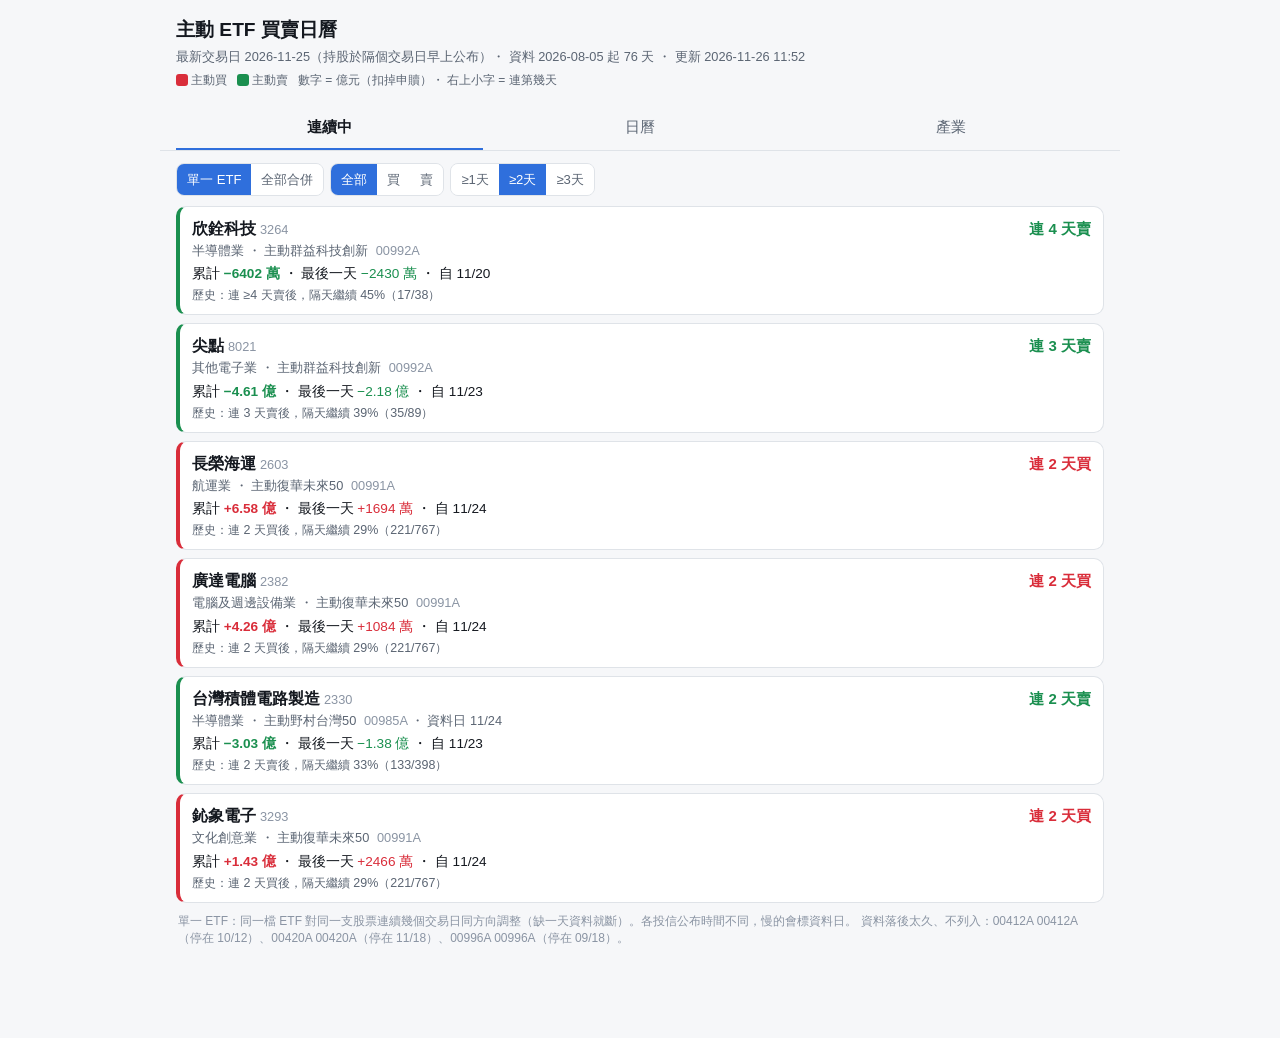
==== commit 0e11fc6f: "chore(tg): 更新推播狀態與日曆 2026/11/26 11:52" ====
--- a/calendar/index.html
+++ b/calendar/index.html
@@ -108,7 +108,7 @@
 <div id="sheet"><div class="box" id="sheetbox"></div></div>
 
 <script>
-const D = {"built":"2026-11-26 04:55","days":["2026-10-13","2026-10-14","2026-10-15","2026-10-16","2026-10-19","2026-10-20","2026-10-21","2026-10-22","2026-10-27","2026-10-28","2026-10-29","2026-10-30","2026-11-02","2026-11-03","2026-11-04","2026-11-05","2026-11-06","2026-11-09","2026-11-10","2026-11-11","2026-11-12","2026-11-13","2026-11-16","2026-11-17","2026-11-18","2026-11-19","2026-11-20","2026-11-23","2026-11-24","2026-11-25"],"last_day":"2026-11-25","first_day":"2026-08-05","n_days":76,"stale":["00412A","00420A","00996A"],"etfs":{"00400A":{"name":"主動國泰動能高息","issuer":"國泰","latest":"2026-11-25"},"00401A":{"name":"主動摩根台灣鑫收","issuer":"摩根","latest":"2026-11-25"},"00403A":{"name":"主動統一升級50","issuer":"統一","latest":"2026-11-25"},"00404A":{"name":"主動聯博動能50","issuer":"聯博","latest":"2026-11-25"},"00405A":{"name":"主動富邦台灣龍耀","issuer":"富邦","latest":"2026-11-25"},"00406A":{"name":"主動中信台灣收益","issuer":"中信","latest":"2026-11-25"},"00407A":{"name":"主動凱基台灣","issuer":"凱基","latest":"2026-11-25"},"00408A":{"name":"主動第一金優股息","issuer":"第一金","latest":"2026-11-25"},"00410A":{"name":"主動永豐科技趨勢","issuer":"永豐","latest":"2026-11-25"},"00412A":{"name":"00412A","issuer":"","latest":"2026-10-12"},"00413A":{"name":"主動玉山關鍵科技","issuer":"玉山","latest":"2026-11-25"},"00415A":{"name":"主動群益核心50","issuer":"群益","latest":"2026-11-25"},"00416A":{"name":"主動台新臺灣中小","issuer":"台新","latest":"2026-11-25"},"00418A":{"name":"主動復華台灣新星","issuer":"復華","latest":"2026-11-25"},"00420A":{"name":"00420A","issuer":"","latest":"2026-11-18"},"00980A":{"name":"主動野村臺灣優選","issuer":"野村","latest":"2026-11-24"},"00981A":{"name":"主動統一台股增長","issuer":"統一","latest":"2026-11-25"},"00982A":{"name":"主動群益台灣強棒","issuer":"群益","latest":"2026-11-25"},"00984A":{"name":"主動安聯台灣高息","issuer":"安聯","latest":"2026-11-24"},"00985A":{"name":"主動野村台灣50","issuer":"野村","latest":"2026-11-24"},"00987A":{"name":"主動台新優勢成長","issuer":"台新","latest":"2026-11-25"},"00991A":{"name":"主動復華未來50","issuer":"復華","latest":"2026-11-25"},"00992A":{"name":"主動群益科技創新","issuer":"群益","latest":"2026-11-25"},"00993A":{"name":"主動安聯台灣","issuer":"安聯","latest":"2026-11-24"},"00994A":{"name":"主動第一金台股優","issuer":"第一金","latest":"2026-11-25"},"00995A":{"name":"主動中信台灣卓越","issuer":"中信","latest":"2026-11-25"},"00996A":{"name":"00996A","issuer":"","latest":"2026-09-18"},"00999A":{"name":"主動野村臺灣高息","issuer":"野村","latest":"2026-11-24"}},"stocks":{"1101":{"n":"臺灣水泥","ind":"水泥工業","mkt":"twse"},"1215":{"n":"卜蜂","ind":"食品工業","mkt":"twse"},"1216":{"n":"統一企業","ind":"食品工業","mkt":"twse"},"1301":{"n":"台灣塑膠工業","ind":"塑膠工業","mkt":"twse"},"1303":{"n":"南亞塑膠工業","ind":"塑膠工業","mkt":"twse"},"1326":{"n":"台灣化學纖維","ind":"塑膠工業","mkt":"twse"},"1402":{"n":"遠東新世紀","ind":"紡織纖維","mkt":"twse"},"1409":{"n":"新纖","ind":"紡織纖維","mkt":"twse"},"1476":{"n":"儒鴻","ind":"紡織纖維","mkt":"twse"},"1477":{"n":"聚陽實業","ind":"紡織纖維","mkt":"twse"},"1504":{"n":"東元電機","ind":"電機機械","mkt":"twse"},"1519":{"n":"華城","ind":"電機機械","mkt":"twse"},"1560":{"n":"中國砂輪企業","ind":"電機機械","mkt":"twse"},"1590":{"n":"亞德客國際集團","ind":"電機機械","mkt":"twse"},"1605":{"n":"華新麗華","ind":"電器電纜","mkt":"twse"},"1709":{"n":"和益","ind":"化學工業","mkt":"twse"},"1727":{"n":"臺灣中華化學工業","ind":"化學工業","mkt":"twse"},"1785":{"n":"光洋科","ind":"其他電子類","mkt":"tpex"},"1802":{"n":"台玻","ind":"玻璃陶瓷","mkt":"twse"},"1815":{"n":"富喬","ind":"電子零組件業","mkt":"tpex"},"2006":{"n":"東和鋼鐵","ind":"鋼鐵工業","mkt":"twse"},"2027":{"n":"大成不銹鋼工業","ind":"鋼鐵工業","mkt":"twse"},"2049":{"n":"上銀科技","ind":"電機機械","mkt":"twse"},"2059":{"n":"川湖科技","ind":"電子零組件業","mkt":"twse"},"2301":{"n":"光寶科","ind":"電腦及週邊設備業","mkt":"twse"},"2303":{"n":"聯華電子","ind":"半導體業","mkt":"twse"},"2308":{"n":"台達電子工業","ind":"電子零組件業","mkt":"twse"},"2313":{"n":"華通電腦","ind":"電子零組件業","mkt":"twse"},"2317":{"n":"鴻海精密工業","ind":"其他電子業","mkt":"twse"},"2327":{"n":"國巨*","ind":"電子零組件業","mkt":"twse"},"2330":{"n":"台灣積體電路製造","ind":"半導體業","mkt":"twse"},"2337":{"n":"旺宏","ind":"半導體業","mkt":"twse"},"2344":{"n":"華邦電子","ind":"半導體業","mkt":"twse"},"2345":{"n":"智邦科技","ind":"通信網路業","mkt":"twse"},"2347":{"n":"聯強","ind":"電子通路業","mkt":"twse"},"2351":{"n":"順德","ind":"半導體業","mkt":"twse"},"2357":{"n":"華碩電腦","ind":"電腦及週邊設備業","mkt":"twse"},"2360":{"n":"致茂","ind":"其他電子業","mkt":"twse"},"2368":{"n":"金像電子（股）公司","ind":"電子零組件業","mkt":"twse"},"2376":{"n":"技嘉","ind":"電腦及週邊設備業","mkt":"twse"},"2377":{"n":"微星科技","ind":"電腦及週邊設備業","mkt":"twse"},"2379":{"n":"瑞昱","ind":"半導體業","mkt":"twse"},"2382":{"n":"廣達電腦","ind":"電腦及週邊設備業","mkt":"twse"},"2383":{"n":"台光電子材料","ind":"電子零組件業","mkt":"twse"},"2395":{"n":"研華","ind":"電腦及週邊設備業","mkt":"twse"},"2404":{"n":"漢唐","ind":"其他電子業","mkt":"twse"},"2408":{"n":"南亞科技","ind":"半導體業","mkt":"twse"},"2409":{"n":"友達","ind":"光電業","mkt":"twse"},"2412":{"n":"中華電信","ind":"通信網路業","mkt":"twse"},"2428":{"n":"興勤","ind":"電子零組件業","mkt":"twse"},"2436":{"n":"偉詮電子","ind":"半導體業","mkt":"twse"},"2439":{"n":"美律","ind":"通信網路業","mkt":"twse"},"2441":{"n":"超豐電子","ind":"半導體業","mkt":"twse"},"2449":{"n":"京元電子","ind":"半導體業","mkt":"twse"},"2451":{"n":"創見資訊","ind":"半導體業","mkt":"twse"},"2454":{"n":"聯發科技","ind":"半導體業","mkt":"twse"},"2455":{"n":"全新光電科技","ind":"通信網路業","mkt":"twse"},"2464":{"n":"盟立","ind":"其他電子業","mkt":"twse"},"2466":{"n":"冠西","ind":"光電業","mkt":"twse"},"2467":{"n":"志聖","ind":"電子零組件業","mkt":"twse"},"2476":{"n":"鉅祥","ind":"電子零組件業","mkt":"twse"},"2478":{"n":"大毅","ind":"電子零組件業","mkt":"twse"},"2481":{"n":"強茂","ind":"半導體業","mkt":"twse"},"2486":{"n":"一詮精密工業","ind":"光電業","mkt":"twse"},"2603":{"n":"長榮海運","ind":"航運業","mkt":"twse"},"2606":{"n":"裕  民","ind":"航運業","mkt":"twse"},"2609":{"n":"陽明海運","ind":"航運業","mkt":"twse"},"2610":{"n":"中華航空","ind":"航運業","mkt":"twse"},"2615":{"n":"萬海","ind":"航運業","mkt":"twse"},"2618":{"n":"長榮航空","ind":"航運業","mkt":"twse"},"2634":{"n":"漢翔公司","ind":"航運業","mkt":"twse"},"2637":{"n":"慧洋-KY","ind":"航運業","mkt":"twse"},"2801":{"n":"彰銀","ind":"金融保險","mkt":"twse"},"2851":{"n":"中央再保險股份有限公司","ind":"金融保險","mkt":"twse"},"2855":{"n":"統一證券","ind":"金融保險","mkt":"twse"},"2880":{"n":"華南金融控股","ind":"金融保險","mkt":"twse"},"2881":{"n":"富邦金控","ind":"金融保險","mkt":"twse"},"2882":{"n":"國泰金融","ind":"金融保險","mkt":"twse"},"2883":{"n":"凱基金控","ind":"金融保險","mkt":"twse"},"2884":{"n":"玉山金融控股","ind":"金融保險","mkt":"twse"},"2885":{"n":"元大金融控股","ind":"金融保險","mkt":"twse"},"2886":{"n":"兆豐金融控股","ind":"金融保險","mkt":"twse"},"2887":{"n":"台新新光金融控股","ind":"金融保險","mkt":"twse"},"2890":{"n":"永豐金融控股","ind":"金融保險","mkt":"twse"},"2891":{"n":"中信金","ind":"金融保險","mkt":"twse"},"2892":{"n":"第一金融控股","ind":"金融保險","mkt":"twse"},"3006":{"n":"晶豪","ind":"半導體業","mkt":"twse"},"3008":{"n":"大立光電","ind":"光電業","mkt":"twse"},"3014":{"n":"聯陽半導體股份有限公司","ind":"半導體業","mkt":"twse"},"3017":{"n":"奇鋐科技","ind":"電腦及週邊設備業","mkt":"twse"},"3023":{"n":"信邦","ind":"電子零組件業","mkt":"twse"},"3026":{"n":"禾伸堂企業","ind":"電子零組件業","mkt":"twse"},"3028":{"n":"增你強","ind":"電子通路業","mkt":"twse"},"3034":{"n":"聯詠","ind":"半導體業","mkt":"twse"},"3036":{"n":"文曄科技","ind":"電子通路業","mkt":"twse"},"3037":{"n":"欣興電子","ind":"電子零組件業","mkt":"twse"},"3042":{"n":"晶技","ind":"電子零組件業","mkt":"twse"},"3044":{"n":"健鼎科技","ind":"電子零組件業","mkt":"twse"},"3045":{"n":"台灣大","ind":"通信網路業","mkt":"twse"},"3081":{"n":"聯亞光電工業","ind":"通信網路業","mkt":"tpex"},"3090":{"n":"日電貿","ind":"電子零組件業","mkt":"twse"},"3105":{"n":"穩懋半導體","ind":"半導體業","mkt":"tpex"},"3131":{"n":"弘塑科技","ind":"半導體業","mkt":"tpex"},"3167":{"n":"大量科技","ind":"電機機械","mkt":"twse"},"3189":{"n":"景碩","ind":"半導體業","mkt":"twse"},"3211":{"n":"順達","ind":"電腦及週邊設備業","mkt":"tpex"},"3227":{"n":"原相科技","ind":"半導體業","mkt":"tpex"},"3231":{"n":"緯創資通","ind":"電腦及週邊設備業","mkt":"twse"},"3260":{"n":"威剛","ind":"半導體業","mkt":"tpex"},"3264":{"n":"欣銓科技","ind":"半導體業","mkt":"tpex"},"3265":{"n":"台星科","ind":"半導體業","mkt":"tpex"},"3293":{"n":"鈊象電子","ind":"文化創意業","mkt":"tpex"},"3363":{"n":"上詮","ind":"通信網路業","mkt":"tpex"},"3374":{"n":"精材","ind":"半導體業","mkt":"tpex"},"3376":{"n":"新日興","ind":"電子零組件業","mkt":"twse"},"3406":{"n":"玉晶光","ind":"光電業","mkt":"twse"},"3443":{"n":"創意電子","ind":"半導體業","mkt":"twse"},"3450":{"n":"聯鈞","ind":"半導體業","mkt":"twse"},"3455":{"n":"由田","ind":"光電業","mkt":"tpex"},"3491":{"n":"昇達科技","ind":"通信網路業","mkt":"tpex"},"3529":{"n":"力旺電子","ind":"半導體業","mkt":"tpex"},"3533":{"n":"嘉澤","ind":"電子零組件業","mkt":"twse"},"3583":{"n":"辛耘","ind":"半導體業","mkt":"twse"},"3596":{"n":"智  易","ind":"通信網路業","mkt":"twse"},"3605":{"n":"宏致","ind":"電子零組件業","mkt":"twse"},"3617":{"n":"碩天","ind":"其他電子業","mkt":"twse"},"3653":{"n":"健策精密工業","ind":"電子零組件業","mkt":"twse"},"3661":{"n":"世芯電子","ind":"半導體業","mkt":"twse"},"3665":{"n":"貿聯控股（BizLink Holding In","ind":"其他電子業","mkt":"twse"},"3680":{"n":"家登精密工業","ind":"半導體業","mkt":"tpex"},"3702":{"n":"大聯大控股","ind":"電子通路業","mkt":"twse"},"3706":{"n":"神達控股","ind":"電腦及週邊設備業","mkt":"twse"},"3711":{"n":"日月光投資控股","ind":"半導體業","mkt":"twse"},"3714":{"n":"富采","ind":"光電業","mkt":"twse"},"4441":{"n":"振大環球","ind":"紡織纖維","mkt":"twse"},"4551":{"n":"智伸科技","ind":"汽車工業","mkt":"twse"},"4746":{"n":"台耀化學","ind":"生技醫療業","mkt":"twse"},"4749":{"n":"新應材","ind":"半導體業","mkt":"tpex"},"4770":{"n":"上品綜合工業股份有限公司","ind":"化學工業","mkt":"twse"},"4904":{"n":"遠傳電信","ind":"通信網路業","mkt":"twse"},"4938":{"n":"和碩聯合科技","ind":"電腦及週邊設備業","mkt":"twse"},"4958":{"n":"臻鼎科技控股","ind":"電子零組件業","mkt":"twse"},"4961":{"n":"天鈺科技","ind":"半導體業","mkt":"twse"},"4966":{"n":"譜瑞-KY","ind":"半導體業","mkt":"tpex"},"4967":{"n":"十銓","ind":"半導體業","mkt":"twse"},"4979":{"n":"華星光","ind":"通信網路業","mkt":"tpex"},"4991":{"n":"環宇 -KY","ind":"半導體業","mkt":"tpex"},"5274":{"n":"信驊科技","ind":"半導體業","mkt":"tpex"},"5289":{"n":"宜鼎國際","ind":"電腦及週邊設備業","mkt":"tpex"},"5347":{"n":"世界先進","ind":"半導體業","mkt":"tpex"},"5351":{"n":"鈺創","ind":"半導體業","mkt":"tpex"},"5425":{"n":"台半","ind":"半導體業","mkt":"tpex"},"5434":{"n":"崇越科技","ind":"電子通路業","mkt":"twse"},"5483":{"n":"中美晶","ind":"半導體業","mkt":"tpex"},"5534":{"n":"長虹建設","ind":"建材營造","mkt":"twse"},"5536":{"n":"聖暉*","ind":"其他電子類","mkt":"tpex"},"5871":{"n":"中租-KY","ind":"其他","mkt":"twse"},"5876":{"n":"上海商銀","ind":"金融保險","mkt":"twse"},"5904":{"n":"寶雅國際","ind":"居家生活類","mkt":"tpex"},"6121":{"n":"新普科技","ind":"電腦及週邊設備業","mkt":"tpex"},"6139":{"n":"亞翔","ind":"其他電子業","mkt":"twse"},"6147":{"n":"頎邦","ind":"半導體業","mkt":"tpex"},"6187":{"n":"萬潤","ind":"半導體業","mkt":"tpex"},"6196":{"n":"帆宣","ind":"其他電子業","mkt":"twse"},"6197":{"n":"佳必琪","ind":"電子零組件業","mkt":"twse"},"6213":{"n":"聯茂電子","ind":"電子零組件業","mkt":"twse"},"6214":{"n":"精誠資訊","ind":"資訊服務業","mkt":"twse"},"6223":{"n":"旺矽科技","ind":"半導體業","mkt":"tpex"},"6239":{"n":"力成","ind":"半導體業","mkt":"twse"},"6257":{"n":"矽格","ind":"半導體業","mkt":"twse"},"6271":{"n":"同欣電","ind":"半導體業","mkt":"twse"},"6274":{"n":"台燿科技","ind":"電子零組件業","mkt":"tpex"},"6278":{"n":"台表科","ind":"光電業","mkt":"twse"},"6285":{"n":"啟碁科技","ind":"通信網路業","mkt":"twse"},"6415":{"n":"矽力*-KY","ind":"半導體業","mkt":"twse"},"6442":{"n":"光紅建聖","ind":"通信網路業","mkt":"twse"},"6446":{"n":"藥華醫藥","ind":"生技醫療業","mkt":"twse"},"6488":{"n":"環球晶圓","ind":"半導體業","mkt":"tpex"},"6505":{"n":"台塑石化","ind":"油電燃氣業","mkt":"twse"},"6510":{"n":"中華精測科技","ind":"半導體業","mkt":"tpex"},"6515":{"n":"穎崴科技","ind":"半導體業","mkt":"twse"},"6526":{"n":"達發科技股份有限公司","ind":"半導體業","mkt":"twse"},"6531":{"n":"愛普科技","ind":"半導體業","mkt":"twse"},"6584":{"n":"南俊國際","ind":"電子零組件業","mkt":"tpex"},"6640":{"n":"均華","ind":"半導體業","mkt":"tpex"},"6669":{"n":"緯穎科技服務","ind":"電腦及週邊設備業","mkt":"twse"},"6670":{"n":"復盛應用","ind":"運動休閒","mkt":"twse"},"6672":{"n":"騰輝電子-KY","ind":"電子零組件業","mkt":"twse"},"6691":{"n":"洋基工程股份有限公司","ind":"其他電子業","mkt":"twse"},"6715":{"n":"嘉基科技","ind":"電子零組件業","mkt":"twse"},"6770":{"n":"力積電","ind":"半導體業","mkt":"twse"},"6782":{"n":"視陽光學","ind":"生技醫療業","mkt":"twse"},"6805":{"n":"富世達","ind":"電子零組件業","mkt":"twse"},"6831":{"n":"邁科科技","ind":"電腦及週邊設備業","mkt":"twse"},"6957":{"n":"裕慶-KY","ind":"其他","mkt":"twse"},"7722":{"n":"LINEPAY","ind":"數位雲端","mkt":"twse"},"7750":{"n":"新代","ind":"電機機械","mkt":"twse"},"7769":{"n":"鴻勁精密","ind":"半導體業","mkt":"twse"},"7788":{"n":"松川精密","ind":"電子零組件業","mkt":"twse"},"7795":{"n":"長廣精機","ind":"電子零組件業","mkt":"twse"},"7828":{"n":"創新服務","ind":"半導體業","mkt":"tpex"},"7856":{"n":"漢測","ind":"半導體業","mkt":"tpex"},"8016":{"n":"矽創","ind":"半導體業","mkt":"twse"},"8021":{"n":"尖點","ind":"其他電子業","mkt":"twse"},"8039":{"n":"台虹科技","ind":"電子零組件業","mkt":"twse"},"8046":{"n":"南亞電路板","ind":"電子零組件業","mkt":"twse"},"8069":{"n":"元太科技工業","ind":"光電業","mkt":"tpex"},"8070":{"n":"長華*","ind":"電子通路業","mkt":"twse"},"8081":{"n":"致新科技","ind":"半導體業","mkt":"twse"},"8150":{"n":"南茂科技","ind":"半導體業","mkt":"twse"},"8210":{"n":"勤誠","ind":"電腦及週邊設備業","mkt":"twse"},"8299":{"n":"群聯電子","ind":"半導體業","mkt":"tpex"},"8358":{"n":"金居","ind":"電子零組件業","mkt":"tpex"},"8464":{"n":"億豐綜合工業","ind":"居家生活","mkt":"twse"},"8996":{"n":"高力熱處理工業","ind":"電機機械","mkt":"twse"},"9933":{"n":"中鼎","ind":"其他","mkt":"twse"},"9939":{"n":"宏全","ind":"其他","mkt":"twse"},"9941":{"n":"裕融企業","ind":"其他","mkt":"twse"},"9958":{"n":"世紀鋼鐵結構","ind":"鋼鐵工業","mkt":"twse"}},"cells_etf":[["00403A","8996",0,1.372,1,"adj",80,1],["00403A","3037",0,-9.44,-1,"adj",-800,1],["00403A","2481",0,-0.976,-1,"adj",-600,1],["00403A","3008",0,6.693,1,"adj",92,2],["00403A","6488",0,-4.056,-1,"adj",-400,4],["00403A","2313",0,0.984,1,"adj",400,2],["00403A","2303",1,-7.103,-1,"adj",-5000,1],["00403A","5274",1,4.9,1,"adj",28,1],["00403A","7769",1,-0.058,-1,"exit",-1,1],["00403A","2481",1,-0.576,-1,"adj",-350,2],["00403A","3443",1,1.237,1,"adj",15,1],["00403A","6274",1,1.387,1,"adj",80,1],["00403A","2454",2,-10.411,-1,"adj",-250,1],["00403A","6274",2,1.948,1,"adj",120,2],["00403A","2383",3,-10.33,-1,"adj",-200,1],["00403A","6805",3,1.8,1,"adj",80,1],["00403A","2368",3,2.739,1,"adj",220,1],["00403A","2313",3,1.963,1,"adj",800,1],["00403A","2454",4,-8.415,-1,"adj",-200,1],["00403A","6805",4,1.401,1,"adj",60,2],["00403A","1560",4,0.945,1,"adj",109,1],["00403A","2368",4,1.5,1,"adj",120,2],["00403A","3443",4,1.957,1,"adj",25,1],["00403A","6274",4,1.631,1,"adj",100,1],["00403A","6669",5,2.945,1,"adj",153,1],["00403A","2303",5,-6.353,-1,"adj",-5000,1],["00403A","2059",5,1.515,1,"adj",15,1],["00403A","3017",5,1.995,1,"adj",60,1],["00403A","1560",5,0.858,1,"adj",100,2],["00403A","2883",6,0.765,1,"entry",2000,1],["00403A","5274",6,1.817,1,"adj",11,1],["00403A","1560",6,0.702,1,"adj",80,3],["00403A","3008",6,2.468,1,"adj",40,1],["00403A","2404",6,-0.011,-1,"exit",-1,1],["00403A","1303",6,1.604,1,"adj",500,1],["00403A","3037",7,2.17,1,"adj",200,1],["00403A","3653",7,-6.98,-1,"adj",-115,1],["00403A","2303",8,-4.899,-1,"adj",-4000,1],["00403A","2883",8,0.77,1,"adj",2000,1],["00403A","5274",8,2.242,1,"adj",14,1],["00403A","3017",8,1.722,1,"adj",55,1],["00403A","3711",8,2.597,1,"adj",399,1],["00403A","3583",9,-0.473,-1,"adj",-77,1],["00403A","2454",9,1.27,1,"adj",30,1],["00403A","1560",9,0.639,1,"adj",70,1],["00403A","2308",9,-3.749,-1,"adj",-242,1],["00403A","3443",9,2.452,1,"adj",30,1],["00403A","3711",9,3.475,1,"adj",500,2],["00403A","2303",10,-6.939,-1,"adj",-5999,1],["00403A","3583",10,-0.436,-1,"adj",-73,2],["00403A","5274",10,1.698,1,"adj",10,1],["00403A","2308",10,-3.923,-1,"adj",-265,2],["00403A","2368",10,1.226,1,"adj",110,1],["00403A","3711",10,2.732,1,"adj",400,3],["00403A","3583",11,-0.395,-1,"adj",-70,3],["00403A","3711",11,2.004,1,"adj",300,4],["00403A","1560",11,0.607,1,"adj",70,1],["00403A","2308",11,-2.98,-1,"adj",-223,3],["00403A","6442",12,-0.381,-1,"adj",-30,1],["00403A","2345",12,-2.164,-1,"adj",-134,1],["00403A","2454",12,1.985,1,"adj",50,1],["00403A","3711",12,2.022,1,"adj",300,5],["00403A","3653",12,1.896,1,"adj",30,1],["00403A","2368",12,1.06,1,"adj",100,1],["00403A","6442",13,-0.74,-1,"adj",-65,2],["00403A","2345",13,-3.08,-1,"adj",-206,2],["00403A","2059",13,0.924,1,"adj",10,1],["00403A","2454",14,1.485,1,"adj",40,1],["00403A","3211",14,-0.405,-1,"adj",-150,1],["00403A","2454",15,1.729,1,"adj",50,2],["00403A","3711",15,0.858,1,"adj",150,1],["00403A","2882",15,1.12,1,"adj",1000,1],["00403A","1303",15,0.996,1,"adj",400,1],["00403A","3211",15,-0.379,-1,"adj",-150,2],["00403A","2454",16,1.695,1,"adj",50,3],["00403A","1560",16,0.537,1,"adj",80,1],["00403A","1303",16,0.958,1,"adj",400,2],["00403A","3211",16,-0.838,-1,"adj",-360,3],["00403A","6274",16,-1.087,-1,"adj",-120,1],["00403A","1560",17,0.213,1,"adj",29,2],["00403A","3044",17,1.332,1,"entry",300,1],["00403A","2360",17,-0.012,-1,"exit",-1,1],["00403A","6669",18,1.009,1,"adj",60,1],["00403A","2454",18,3.064,1,"adj",80,1],["00403A","3711",18,2.904,1,"adj",480,1],["00403A","3017",18,2.233,1,"adj",80,1],["00403A","1560",18,0.537,1,"adj",71,3],["00403A","3044",18,0.711,1,"adj",150,2],["00403A","1303",18,2.312,1,"adj",800,1],["00403A","6274",18,-2.259,-1,"adj",-230,1],["00403A","3017",19,1.519,1,"adj",50,2],["00403A","6805",19,1.23,1,"adj",60,1],["00403A","1303",19,3.13,1,"adj",1000,2],["00403A","3443",19,1.34,1,"adj",17,1],["00403A","6274",19,-3.18,-1,"adj",-300,2],["00403A","2344",20,-0.001,-1,"exit",-1,1],["00403A","2454",20,1.925,1,"adj",50,1],["00403A","3443",20,1.808,1,"adj",23,2],["00403A","6515",20,1.192,1,"entry",30,1],["00403A","6274",20,-1.434,-1,"adj",-150,3],["00403A","3711",21,1.914,1,"adj",320,1],["00403A","3017",21,1.52,1,"adj",50,1],["00403A","3443",21,2.583,1,"adj",30,3],["00403A","6515",21,2.469,1,"adj",60,2],["00403A","6274",21,-6.818,-1,"adj",-700,4],["00403A","2301",22,-0.106,-1,"adj",-50,1],["00403A","2882",22,1.1,1,"adj",1000,1],["00403A","3211",22,-0.725,-1,"adj",-310,1],["00403A","6274",22,-1.315,-1,"adj",-150,5],["00403A","3583",23,-0.433,-1,"adj",-100,1],["00403A","2454",23,1.537,1,"adj",40,1],["00403A","3661",23,1.797,1,"entry",50,1],["00403A","2882",23,0.888,1,"adj",800,2],["00403A","1303",23,1.307,1,"adj",500,1],["00403A","3211",23,-1.486,-1,"adj",-680,2],["00403A","6274",23,-1.975,-1,"adj",-250,6],["00403A","2379",24,0.734,1,"entry",100,1],["00403A","3661",24,0.83,1,"adj",21,2],["00403A","3711",24,2.466,1,"adj",450,1],["00403A","2481",24,-0.073,-1,"adj",-70,1],["00403A","3211",24,-0.765,-1,"exit",-350,3],["00403A","6274",24,-3.84,-1,"exit",-500,7],["00403A","3661",25,1.765,1,"adj",49,3],["00403A","2481",25,-0.26,-1,"adj",-279,2],["00403A","3583",26,-0.595,-1,"adj",-162,1],["00403A","2059",26,-1.337,-1,"adj",-25,1],["00403A","2301",26,-0.438,-1,"adj",-249,1],["00403A","3583",27,-0.608,-1,"adj",-159,2],["00403A","6442",27,-0.223,-1,"adj",-25,1],["00403A","3661",27,0.498,1,"adj",14,1],["00403A","6488",27,-0.276,-1,"adj",-60,1],["00403A","3189",27,-1.169,-1,"adj",-250,1],["00403A","3443",27,1.024,1,"adj",20,1],["00403A","2330",28,4.728,1,"adj",212,1],["00403A","3583",29,-0.29,-1,"adj",-89,1],["00403A","2891",29,1.119,1,"entry",1700,1],["00403A","3661",29,1.189,1,"adj",33,1],["00403A","3711",29,4.88,1,"adj",1000,1],["00403A","3017",29,2.291,1,"adj",90,1],["00405A","3017",8,-4.695,-1,"adj",-150,1],["00405A","6805",8,-1.575,-1,"adj",-70,1],["00405A","6526",8,-1.071,-1,"adj",-145,1],["00405A","3443",8,-7.426,-1,"adj",-100,1],["00405A","5274",9,2.075,1,"adj",12,1],["00405A","6415",10,1.31,1,"entry",250,1],["00405A","3037",13,-4.51,-1,"adj",-500,1],["00405A","6510",13,-0.026,-1,"exit",-1,1],["00405A","6805",13,-2.16,-1,"adj",-100,1],["00405A","2454",16,1.898,1,"adj",56,1],["00405A","3711",16,2.635,1,"adj",500,1],["00405A","2330",18,7.084,1,"adj",310,1],["00405A","8996",23,1.17,1,"adj",100,1],["00405A","6415",23,1.42,1,"adj",400,1],["00405A","5274",23,1.185,1,"adj",12,1],["00405A","8996",24,1.135,1,"adj",100,2],["00405A","6415",24,1.336,1,"adj",400,2],["00405A","3711",24,1.808,1,"adj",330,1],["00405A","3017",24,4.074,1,"adj",150,1],["00405A","2330",24,2.175,1,"adj",100,1],["00405A","6223",27,-3.044,-1,"adj",-80,1],["00405A","2330",27,1.624,1,"adj",80,1],["00405A","6278",27,-0.016,-1,"exit",-10,1],["00405A","3653",27,-3.683,-1,"adj",-100,1],["00405A","6531",27,-3.09,-1,"adj",-600,1],["00405A","3189",27,-0.234,-1,"exit",-50,1],["00405A","3605",27,-0.009,-1,"exit",-10,1],["00405A","6515",27,-0.674,-1,"exit",-23,1],["00405A","3661",29,1.802,1,"adj",50,1],["00405A","3711",29,1.708,1,"adj",350,1],["00405A","3017",29,2.036,1,"adj",80,1],["00405A","2330",29,2.15,1,"adj",100,1],["00406A","4958",0,3.604,1,"adj",653,1],["00406A","5274",0,0.694,1,"adj",4,1],["00406A","2345",0,4.998,1,"adj",245,1],["00406A","3037",0,4.72,1,"adj",400,3],["00406A","2454",0,3.619,1,"adj",80,3],["00406A","2383",0,7.763,1,"adj",140,2],["00406A","3661",0,1.389,1,"adj",34,2],["00406A","3711",0,1.11,1,"adj",150,1],["00406A","3017",0,2.788,1,"adj",85,2],["00406A","6510",0,0.982,1,"adj",30,1],["00406A","2481",0,1.221,1,"adj",750,1],["00406A","2327",0,2.217,1,"adj",370,1],["00406A","2330",0,10.707,1,"adj",430,1],["00406A","8046",0,4.32,1,"adj",300,2],["00406A","3653",0,2.097,1,"adj",30,2],["00406A","2368",0,2.176,1,"adj",186,2],["00406A","1303",0,2.168,1,"adj",680,1],["00406A","6715",0,0.28,1,"adj",55,2],["00406A","3189",0,2.08,1,"adj",200,3],["00406A","6147",0,0.768,1,"adj",345,1],["00406A","2360",0,1.1,1,"adj",50,2],["00406A","3443",0,1.214,1,"adj",15,4],["00406A","3167",0,1.952,1,"adj",200,1],["00406A","4958",1,1.361,1,"adj",240,2],["00406A","6223",1,2.354,1,"adj",40,1],["00406A","2345",1,3.649,1,"adj",178,2],["00406A","3037",1,2.134,1,"adj",180,4],["00406A","2454",1,3.58,1,"adj",80,4],["00406A","2383",1,4.416,1,"adj",80,3],["00406A","3661",1,1.185,1,"adj",30,3],["00406A","3017",1,1.757,1,"adj",53,3],["00406A","3008",1,2.683,1,"adj",39,1],["00406A","2330",1,2.615,1,"adj",105,2],["00406A","8046",1,1.43,1,"adj",100,3],["00406A","2308",1,1.248,1,"adj",70,1],["00406A","3443",1,0.824,1,"adj",10,5],["00406A","2303",1,1.421,1,"adj",1000,1],["00406A","6669",2,3.048,1,"adj",160,1],["00406A","4958",2,1.142,1,"adj",220,3],["00406A","6223",2,2.279,1,"adj",43,2],["00406A","5274",2,1.913,1,"adj",12,1],["00406A","2345",2,4.485,1,"adj",230,3],["00406A","4938",2,3.57,1,"entry",3600,1],["00406A","3037",2,5.482,1,"adj",510,5],["00406A","2454",2,5.622,1,"adj",135,5],["00406A","2383",2,12.288,1,"adj",240,4],["00406A","3661",2,1.832,1,"adj",50,4],["00406A","3711",2,3.365,1,"adj",500,1],["00406A","3017",2,5.862,1,"adj",190,4],["00406A","2481",2,1.388,1,"adj",900,1],["00406A","3008",2,2.51,1,"adj",38,2],["00406A","2327",2,4.58,1,"adj",800,1],["00406A","2330",2,10.492,1,"adj",430,3],["00406A","8046",2,3.484,1,"adj",259,4],["00406A","3653",2,4.735,1,"adj",70,1],["00406A","2308",2,3.257,1,"adj",200,2],["00406A","2368",2,1.785,1,"adj",150,1],["00406A","1303",2,3.148,1,"adj",1000,1],["00406A","6715",2,2.407,1,"adj",450,1],["00406A","3189",2,2.545,1,"adj",260,1],["00406A","6147",2,0.869,1,"adj",400,1],["00406A","2360",2,2.632,1,"adj",130,1],["00406A","3443",2,2.301,1,"adj",30,6],["00406A","2303",2,1.736,1,"adj",1300,2],["00406A","6223",3,3.019,1,"adj",58,3],["00406A","5274",3,1.648,1,"adj",10,2],["00406A","2345",3,3.604,1,"adj",182,4],["00406A","4938",3,1.022,1,"adj",1000,2],["00406A","3037",3,5.995,1,"adj",550,6],["00406A","2454",3,4.038,1,"adj",95,6],["00406A","2383",3,6.611,1,"adj",128,5],["00406A","3711",3,1.61,1,"adj",240,2],["00406A","2481",3,1.268,1,"adj",800,2],["00406A","3008",3,8.64,1,"adj",135,3],["00406A","2327",3,2.552,1,"adj",450,2],["00406A","8046",3,1.761,1,"adj",130,5],["00406A","3653",3,1.346,1,"adj",20,2],["00406A","2308",3,3.271,1,"adj",200,3],["00406A","1326",3,1.577,1,"adj",2000,1],["00406A","2368",3,2.49,1,"adj",200,2],["00406A","1303",3,4.605,1,"adj",1500,2],["00406A","6715",3,2.175,1,"adj",435,2],["00406A","3189",3,3.5,1,"adj",350,2],["00406A","6147",3,1.232,1,"adj",600,2],["00406A","2360",3,2.0,1,"adj",100,2],["00406A","3443",3,2.244,1,"adj",30,7],["00406A","2303",3,1.33,1,"adj",1000,3],["00406A","4958",4,1.121,1,"adj",205,1],["00406A","6223",4,2.617,1,"adj",50,4],["00406A","2344",4,-0.934,-1,"adj",-600,1],["00406A","5274",4,1.278,1,"adj",8,3],["00406A","2345",4,1.764,1,"adj",88,5],["00406A","4938",4,0.41,1,"adj",400,3],["00406A","3037",4,3.919,1,"adj",350,7],["00406A","2059",4,1.291,1,"adj",13,1],["00406A","2454",4,5.049,1,"adj",120,7],["00406A","2383",4,2.561,1,"adj",50,6],["00406A","3661",4,1.112,1,"adj",30,1],["00406A","3017",4,5.477,1,"adj",165,1],["00406A","2327",4,1.869,1,"adj",350,3],["00406A","2330",4,15.972,1,"adj",660,1],["00406A","8046",4,1.38,1,"adj",100,6],["00406A","3653",4,3.28,1,"adj",50,3],["00406A","1326",4,1.128,1,"adj",1500,2],["00406A","2368",4,2.125,1,"adj",170,3],["00406A","1303",4,1.881,1,"adj",620,3],["00406A","3189",4,2.948,1,"adj",300,3],["00406A","2449",4,1.315,1,"adj",500,1],["00406A","3264",4,1.288,1,"adj",500,1],["00406A","6515",4,-0.31,-1,"adj",-6,1],["00406A","6274",4,4.242,1,"adj",260,1],["00406A","2303",4,1.314,1,"adj",1000,4],["00406A","6223",5,1.764,1,"adj",36,5],["00406A","3037",5,1.793,1,"adj",170,8],["00406A","2368",5,1.777,1,"adj",150,4],["00406A","6147",5,1.234,1,"adj",600,1],["00406A","3443",5,1.394,1,"adj",18,1],["00406A","3264",5,1.236,1,"adj",500,2],["00406A","6274",5,1.24,1,"adj",80,2],["00406A","4958",6,1.734,1,"adj",300,1],["00406A","4938",6,1.049,1,"adj",1000,1],["00406A","3037",6,2.53,1,"adj",230,9],["00406A","2059",6,2.016,1,"adj",20,1],["00406A","2383",6,2.495,1,"adj",50,1],["00406A","3231",6,4.095,1,"entry",2100,1],["00406A","3661",6,1.113,1,"adj",30,1],["00406A","3017",6,3.298,1,"adj",102,1],["00406A","2327",6,1.897,1,"adj",350,1],["00406A","8046",6,1.742,1,"adj",130,1],["00406A","3653",6,3.921,1,"adj",60,1],["00406A","6139",6,-0.474,-1,"exit",-72,1],["00406A","2308",6,1.627,1,"adj",100,1],["00406A","1326",6,0.153,1,"adj",200,1],["00406A","2368",6,3.585,1,"adj",300,5],["00406A","1303",6,2.566,1,"adj",800,1],["00406A","6715",6,0.469,1,"adj",98,1],["00406A","2449",6,1.67,1,"adj",600,1],["00406A","3443",6,0.96,1,"adj",12,2],["00406A","6223",7,2.689,1,"adj",55,1],["00406A","5274",7,1.121,1,"adj",7,1],["00406A","3037",7,2.17,1,"adj",200,10],["00406A","2059",7,2.146,1,"adj",22,2],["00406A","2454",7,3.209,1,"adj",80,1],["00406A","2383",7,1.521,1,"adj",30,2],["00406A","3711",7,1.308,1,"adj",200,1],["00406A","6213",7,3.884,1,"adj",500,1],["00406A","3017",7,3.46,1,"adj",110,2],["00406A","6805",7,3.386,1,"adj",145,1],["00406A","2330",7,5.962,1,"adj",250,1],["00406A","8046",7,2.53,1,"adj",200,2],["00406A","3653",7,3.035,1,"adj",50,2],["00406A","2308",7,1.249,1,"adj",80,2],["00406A","1326",7,0.437,1,"adj",600,2],["00406A","2368",7,2.23,1,"adj",200,6],["00406A","1303",7,3.011,1,"adj",1000,2],["00406A","6715",7,1.558,1,"adj",324,2],["00406A","3189",7,1.972,1,"adj",200,1],["00406A","3443",7,0.91,1,"adj",12,3],["00406A","3264",7,1.479,1,"adj",600,1],["00406A","4958",8,2.6,1,"adj",500,1],["00406A","6223",8,5.748,1,"adj",120,2],["00406A","5274",8,1.121,1,"adj",7,2],["00406A","3037",8,8.48,1,"adj",800,11],["00406A","2059",8,2.158,1,"adj",22,3],["00406A","2454",8,7.13,1,"adj",180,2],["00406A","2383",8,3.325,1,"adj",70,3],["00406A","3231",8,1.333,1,"adj",700,1],["00406A","3661",8,1.747,1,"adj",50,1],["00406A","3711",8,2.278,1,"adj",350,2],["00406A","3081",8,3.075,1,"adj",123,1],["00406A","3017",8,7.043,1,"adj",225,3],["00406A","1815",8,4.192,1,"entry",3200,1],["00406A","6805",8,2.475,1,"adj",110,2],["00406A","2327",8,1.98,1,"adj",380,1],["00406A","2330",8,9.84,1,"adj",410,2],["00406A","6278",8,3.984,1,"entry",1430,1],["00406A","8046",8,5.396,1,"adj",430,3],["00406A","3653",8,8.79,1,"adj",150,3],["00406A","3131",8,-0.484,-1,"exit",-24,1],["00406A","1326",8,1.492,1,"adj",2000,3],["00406A","2368",8,4.428,1,"adj",410,7],["00406A","1303",8,4.466,1,"adj",1500,3],["00406A","3189",8,2.823,1,"adj",300,2],["00406A","6147",8,2.061,1,"adj",1000,1],["00406A","3443",8,3.713,1,"adj",50,4],["00406A","2303",8,1.47,1,"adj",1200,1],["00406A","4938",9,1.088,1,"adj",1000,1],["00406A","3037",9,3.52,1,"adj",320,12],["00406A","2383",9,1.507,1,"adj",30,4],["00406A","3017",9,2.57,1,"adj",80,4],["00406A","2330",9,2.91,1,"adj",120,3],["00406A","8046",9,1.56,1,"adj",120,4],["00406A","2368",9,0.557,1,"adj",47,8],["00406A","1303",9,1.754,1,"adj",550,4],["00406A","6223",10,1.355,1,"adj",28,1],["00406A","8996",10,3.862,1,"adj",250,1],["00406A","3037",10,3.12,1,"adj",300,13],["00406A","2059",10,4.742,1,"adj",48,1],["00406A","2454",10,5.462,1,"adj",135,1],["00406A","3661",10,1.104,1,"adj",30,1],["00406A","3081",10,3.862,1,"adj",150,1],["00406A","3008",10,2.5,1,"adj",43,1],["00406A","2330",10,3.864,1,"adj",160,4],["00406A","3653",10,3.843,1,"adj",60,1],["00406A","2368",10,3.345,1,"adj",300,9],["00406A","1303",10,1.873,1,"adj",600,5],["00406A","3189",10,1.438,1,"adj",150,1],["00406A","6147",10,1.246,1,"adj",600,1],["00406A","3260",10,-0.03,-1,"exit",-8,1],["00406A","3443",10,2.675,1,"adj",35,1],["00406A","4958",11,1.361,1,"adj",280,1],["00406A","6223",11,1.844,1,"adj",40,2],["00406A","8996",11,2.152,1,"adj",150,2],["00406A","3105",11,4.624,1,"adj",800,1],["00406A","3037",11,4.154,1,"adj",420,14],["00406A","2454",11,5.596,1,"adj",143,2],["00406A","2383",11,8.415,1,"adj",180,1],["00406A","3711",11,2.004,1,"adj",300,1],["00406A","3081",11,4.74,1,"adj",200,2],["00406A","3017",11,2.476,1,"adj",80,1],["00406A","1815",11,1.897,1,"adj",1500,1],["00406A","6805",11,3.864,1,"adj",162,1],["00406A","2327",11,2.509,1,"adj",500,1],["00406A","2330",11,4.977,1,"adj",210,5],["00406A","8046",11,2.677,1,"adj",225,1],["00406A","3653",11,3.157,1,"adj",50,2],["00406A","1326",11,1.528,1,"adj",2100,1],["00406A","2368",11,3.06,1,"adj",300,10],["00406A","1303",11,2.368,1,"adj",800,6],["00406A","6715",11,1.297,1,"adj",280,1],["00406A","6446",11,5.123,1,"entry",430,1],["00406A","3167",11,2.838,1,"adj",300,1],["00406A","6515",11,-1.369,-1,"adj",-30,1],["00406A","6274",11,10.12,1,"adj",800,1],["00406A","3081",12,2.898,1,"adj",120,3],["00406A","2330",12,6.757,1,"adj",290,6],["00406A","2890",12,2.847,1,"entry",6200,1],["00406A","2886",12,0.284,1,"adj",530,1],["00406A","6274",12,3.63,1,"adj",300,2],["00406A","3711",12,1.348,1,"adj",200,2],["00406A","2887",12,3.624,1,"entry",8700,1],["00406A","2885",12,0.895,1,"adj",1250,1],["00406A","3037",12,1.994,1,"adj",200,15],["00406A","2454",12,6.55,1,"adj",165,3],["00406A","6805",12,1.175,1,"adj",50,2],["00406A","3653",12,3.792,1,"adj",60,3],["00406A","2882",12,4.715,1,"entry",4065,1],["00406A","2881",12,5.098,1,"entry",3200,1],["00406A","2884",12,2.886,1,"entry",6000,1],["00406A","2887",13,1.551,1,"adj",3760,2],["00406A","6223",13,2.514,1,"adj",60,1],["00406A","8996",13,2.72,1,"adj",200,1],["00406A","3037",13,2.706,1,"adj",300,16],["00406A","2454",13,2.939,1,"adj",80,4],["00406A","2383",13,3.076,1,"adj",70,1],["00406A","3081",13,2.827,1,"adj",130,4],["00406A","3017",13,2.935,1,"adj",100,1],["00406A","1815",13,1.31,1,"adj",1000,1],["00406A","6805",13,1.015,1,"adj",47,3],["00406A","3363",13,-1.616,-1,"exit",-389,1],["00406A","8046",13,2.889,1,"adj",270,1],["00406A","3653",13,2.897,1,"adj",48,4],["00406A","2882",13,2.826,1,"adj",2500,2],["00406A","2881",13,4.616,1,"adj",3000,2],["00406A","2368",13,2.91,1,"adj",300,1],["00406A","1303",13,2.168,1,"adj",800,1],["00406A","2884",13,1.445,1,"adj",3000,2],["00406A","6515",13,-0.734,-1,"exit",-18,1],["00406A","6274",13,3.488,1,"adj",320,3],["00406A","3711",13,1.848,1,"adj",300,3],["00406A","2887",17,1.718,1,"adj",4300,1],["00406A","2303",17,1.161,1,"adj",1200,1],["00406A","6223",17,4.409,1,"adj",119,1],["00406A","2344",17,-0.48,-1,"adj",-363,1],["00406A","5274",17,0.936,1,"adj",8,1],["00406A","3665",17,3.649,1,"adj",257,1],["00406A","3105",17,2.679,1,"adj",600,1],["00406A","2885",17,0.903,1,"adj",1300,1],["00406A","3037",17,12.869,1,"adj",1700,1],["00406A","2059",17,9.452,1,"adj",118,1],["00406A","2454",17,7.711,1,"adj",207,1],["00406A","2383",17,13.024,1,"adj",320,1],["00406A","3017",17,18.034,1,"adj",710,1],["00406A","6805",17,3.71,1,"adj",200,1],["00406A","2330",17,7.711,1,"adj",345,1],["00406A","2890",17,1.725,1,"adj",4100,1],["00406A","8046",17,11.009,1,"adj",1180,1],["00406A","3653",17,10.932,1,"adj",194,1],["00406A","2882",17,2.223,1,"adj",2000,1],["00406A","2308",17,2.32,1,"adj",200,1],["00406A","2886",17,4.752,1,"adj",9000,1],["00406A","2368",17,5.364,1,"adj",600,1],["00406A","1303",17,1.578,1,"adj",600,1],["00406A","6715",17,1.89,1,"adj",505,1],["00406A","6446",17,3.424,1,"adj",250,1],["00406A","3189",17,3.519,1,"adj",510,1],["00406A","3443",17,2.682,1,"adj",40,1],["00406A","6274",17,2.694,1,"adj",280,1],["00406A","3711",17,6.227,1,"adj",1110,1],["00406A","2303",18,2.01,1,"adj",2000,2],["00406A","2345",18,0.649,1,"adj",42,1],["00406A","2454",18,2.298,1,"adj",60,2],["00406A","2383",18,2.619,1,"adj",60,2],["00406A","1815",18,1.664,1,"adj",1300,1],["00406A","2481",18,0.37,1,"adj",300,1],["00406A","2330",18,9.14,1,"adj",400,2],["00406A","3653",18,3.474,1,"adj",60,2],["00406A","1727",18,0.607,1,"entry",750,1],["00406A","2885",20,2.409,1,"adj",3351,1],["00406A","7769",20,-1.682,-1,"exit",-41,1],["00406A","6488",20,-2.314,-1,"exit",-372,1],["00406A","3529",20,-1.655,-1,"exit",-75,1],["00406A","3450",20,-1.12,-1,"exit",-315,1],["00406A","1303",20,2.965,1,"adj",1012,1],["00406A","2360",20,-0.412,-1,"adj",-29,1],["00406A","6446",21,3.073,1,"adj",223,1],["00406A","2360",21,-8.764,-1,"exit",-626,2],["00406A","3665",22,1.511,1,"adj",103,1],["00406A","2885",22,1.467,1,"adj",2135,1],["00406A","3711",22,2.156,1,"adj",392,1],["00406A","1303",22,2.113,1,"adj",771,1],["00406A","2884",22,4.113,1,"adj",8036,1],["00406A","4770",22,0.8,1,"entry",270,1],["00406A","6446",22,1.466,1,"adj",113,2],["00406A","2887",23,2.363,1,"adj",6000,1],["00406A","2344",23,-0.229,-1,"exit",-208,1],["00406A","3665",23,2.82,1,"adj",200,2],["00406A","2345",23,3.325,1,"adj",250,1],["00406A","2454",23,2.305,1,"adj",60,1],["00406A","2383",23,2.832,1,"adj",80,1],["00406A","1815",23,1.77,1,"adj",1500,1],["00406A","8046",23,2.376,1,"adj",300,1],["00406A","2308",23,2.11,1,"adj",200,1],["00406A","2886",23,2.752,1,"adj",5000,1],["00406A","1326",23,2.112,1,"adj",3000,1],["00406A","3189",23,3.794,1,"adj",700,1],["00406A","6274",23,3.95,1,"adj",500,1],["00406A","4958",24,3.82,1,"adj",1000,1],["00406A","8996",24,3.405,1,"adj",300,1],["00406A","2345",24,4.26,1,"adj",300,2],["00406A","4938",24,2.57,1,"adj",3000,1],["00406A","2454",24,2.364,1,"adj",60,2],["00406A","2383",24,4.158,1,"adj",120,2],["00406A","3231",24,4.86,1,"adj",3000,1],["00406A","3711",24,4.384,1,"adj",800,1],["00406A","2317",24,2.086,1,"adj",945,1],["00406A","2308",24,2.65,1,"adj",250,2],["00406A","1326",24,3.39,1,"adj",5000,2],["00406A","2368",24,2.719,1,"adj",310,1],["00406A","1303",24,2.535,1,"adj",1000,1],["00406A","3443",24,3.999,1,"adj",60,1],["00406A","2303",24,2.05,1,"adj",2200,1],["00406A","6187",25,-1.097,-1,"adj",-158,1],["00406A","3665",25,2.88,1,"adj",200,1],["00406A","3037",25,4.768,1,"adj",800,1],["00406A","2059",25,1.782,1,"adj",30,1],["00406A","2383",25,5.304,1,"adj",170,3],["00406A","6213",25,1.976,1,"adj",500,1],["00406A","3017",25,5.379,1,"adj",220,1],["00406A","8046",25,4.188,1,"adj",600,1],["00406A","2308",25,3.5,1,"adj",350,3],["00406A","2486",25,0.39,1,"adj",300,1],["00406A","6147",25,0.257,1,"adj",200,1],["00406A","6274",25,4.152,1,"adj",600,1],["00406A","6669",26,2.651,1,"adj",200,1],["00406A","4958",26,3.721,1,"adj",1200,1],["00406A","3665",26,1.3,1,"adj",100,2],["00406A","2345",26,6.15,1,"adj",500,1],["00406A","3037",26,10.74,1,"adj",2000,2],["00406A","2059",26,3.21,1,"adj",60,2],["00406A","2383",26,5.62,1,"adj",200,4],["00406A","6213",26,1.135,1,"adj",320,2],["00406A","3008",26,1.835,1,"adj",50,1],["00406A","8046",26,4.088,1,"adj",650,2],["00406A","8358",26,1.778,1,"adj",720,1],["00406A","2308",26,3.15,1,"adj",350,4],["00406A","2368",26,5.688,1,"adj",800,1],["00406A","6715",26,0.86,1,"adj",300,1],["00406A","3189",26,4.7,1,"adj",1000,1],["00406A","6147",26,1.391,1,"adj",1200,2],["00406A","3167",26,1.934,1,"adj",380,1],["00406A","2303",26,1.205,1,"adj",1500,1],["00406A","6187",27,-0.013,-1,"exit",-2,1],["00406A","5274",27,-12.88,-1,"exit",-155,1],["00406A","2059",27,0.677,1,"adj",12,3],["00406A","3081",27,-11.412,-1,"exit",-821,1],["00406A","2481",27,-2.041,-1,"adj",-2400,1],["00406A","6805",27,0.422,1,"adj",29,1],["00406A","3008",27,2.896,1,"adj",80,2],["00406A","2327",27,-7.503,-1,"adj",-2420,1],["00406A","6278",27,-2.222,-1,"exit",-1428,1],["00406A","3653",27,10.313,1,"adj",280,1],["00406A","6531",27,-0.839,-1,"exit",-163,1],["00406A","3264",27,-3.11,-1,"exit",-2198,1],["00406A","2382",28,5.8,1,"entry",2054,1],["00406A","2882",28,8.716,1,"adj",8341,1],["00406A","6669",29,4.294,1,"adj",300,1],["00406A","2887",29,2.04,1,"adj",6000,1],["00406A","6223",29,7.54,1,"adj",200,1],["00406A","3665",29,4.238,1,"adj",260,1],["00406A","2345",29,4.041,1,"adj",274,1],["00406A","2454",29,12.028,1,"adj",330,1],["00406A","2383",29,8.383,1,"adj",250,1],["00406A","3711",29,4.88,1,"adj",1000,1],["00406A","3017",29,2.418,1,"adj",95,1],["00406A","6805",29,0.322,1,"adj",21,1],["00406A","1560",29,1.744,1,"adj",300,1],["00406A","2330",29,25.8,1,"adj",1200,1],["00406A","1727",29,0.368,1,"adj",600,1],["00406A","2308",29,2.109,1,"adj",200,1],["00406A","2886",29,3.458,1,"adj",6600,1],["00406A","1303",29,5.663,1,"adj",2500,1],["00406A","2303",29,3.601,1,"adj",3900,1],["00407A","2059",0,-1.006,-1,"adj",-10,1],["00407A","2615",0,0.608,1,"adj",500,1],["00407A","8996",1,-2.443,-1,"adj",-145,1],["00407A","2412",1,-0.095,-1,"exit",-64,1],["00407A","2368",1,1.55,1,"adj",123,1],["00407A","3533",1,1.024,1,"entry",54,1],["00407A","3443",1,-1.237,-1,"adj",-15,1],["00407A","8046",2,0.605,1,"adj",45,1],["00407A","2368",2,0.833,1,"adj",70,2],["00407A","6223",5,-0.98,-1,"adj",-20,1],["00407A","3231",5,0.605,1,"adj",320,1],["00407A","5289",5,-0.608,-1,"exit",-55,1],["00407A","2313",5,0.984,1,"entry",400,1],["00407A","6669",6,-2.256,-1,"adj",-120,1],["00407A","2345",6,-1.089,-1,"adj",-60,1],["00407A","3037",6,1.1,1,"adj",100,1],["00407A","8046",6,1.072,1,"adj",80,1],["00407A","1303",6,2.246,1,"adj",700,1],["00407A","6274",6,-2.252,-1,"adj",-150,1],["00407A","3081",8,1.0,1,"adj",40,1],["00407A","1303",8,1.191,1,"adj",400,1],["00407A","3533",8,0.963,1,"adj",50,1],["00407A","6274",8,-1.024,-1,"adj",-80,1],["00407A","5274",9,1.038,1,"adj",6,1],["00407A","2408",9,1.336,1,"adj",280,1],["00407A","2383",9,0.653,1,"adj",13,1],["00407A","2368",9,0.344,1,"adj",29,1],["00407A","1303",9,0.638,1,"adj",200,2],["00407A","3406",10,0.54,1,"entry",45,1],["00407A","3529",10,-0.457,-1,"exit",-18,1],["00407A","2344",11,-0.008,-1,"adj",-5,1],["00407A","5434",11,-0.012,-1,"adj",-2,1],["00407A","2454",12,0.595,1,"adj",15,1],["00407A","3711",12,0.607,1,"adj",90,1],["00407A","2368",12,0.636,1,"adj",60,1],["00407A","1303",12,0.602,1,"adj",200,1],["00407A","2454",14,0.371,1,"adj",10,1],["00407A","2383",14,0.592,1,"adj",13,1],["00407A","2330",14,0.904,1,"adj",40,1],["00407A","3037",15,0.32,1,"adj",40,1],["00407A","2454",15,0.346,1,"adj",10,2],["00407A","2383",15,0.328,1,"adj",8,2],["00407A","3406",16,0.495,1,"adj",60,1],["00407A","2454",16,0.339,1,"adj",10,3],["00407A","2330",16,0.64,1,"adj",30,1],["00407A","1303",16,0.479,1,"adj",200,1],["00407A","3665",17,0.852,1,"adj",60,1],["00407A","2383",17,0.57,1,"adj",14,1],["00407A","2330",17,0.894,1,"adj",40,2],["00407A","3406",18,0.452,1,"adj",50,1],["00407A","3665",18,0.382,1,"adj",25,2],["00407A","3711",18,0.423,1,"adj",70,1],["00407A","6669",20,-1.572,-1,"adj",-100,1],["00407A","8996",20,0.613,1,"adj",43,1],["00407A","3406",20,0.49,1,"adj",50,1],["00407A","6223",21,1.401,1,"adj",30,1],["00407A","2059",21,-1.576,-1,"adj",-20,1],["00407A","6223",23,0.799,1,"adj",20,1],["00407A","2618",23,0.697,1,"entry",1450,1],["00407A","3131",23,-1.231,-1,"exit",-82,1],["00407A","1590",23,-0.136,-1,"exit",-13,1],["00407A","1476",23,0.774,1,"entry",200,1],["00407A","2408",24,-0.487,-1,"adj",-150,1],["00407A","2344",25,-0.183,-1,"exit",-187,1],["00407A","3665",25,0.317,1,"adj",22,1],["00407A","2345",25,1.35,1,"adj",100,1],["00407A","2408",25,-1.01,-1,"adj",-344,2],["00407A","2454",25,0.484,1,"adj",13,1],["00407A","3231",25,0.78,1,"adj",500,1],["00407A","3017",25,0.318,1,"adj",13,1],["00407A","2618",25,0.418,1,"adj",900,1],["00407A","2327",25,-2.259,-1,"adj",-700,1],["00407A","2330",25,1.281,1,"adj",61,1],["00407A","3044",25,0.303,1,"entry",70,1],["00407A","2368",25,0.316,1,"adj",40,1],["00407A","1476",25,0.437,1,"adj",110,1],["00407A","2379",28,0.049,1,"adj",7,1],["00407A","3293",28,0.126,1,"adj",16,1],["00407A","2451",28,0.061,1,"adj",24,1],["00407A","2618",28,0.105,1,"adj",216,1],["00407A","2615",28,0.17,1,"adj",175,1],["00407A","6446",28,0.069,1,"adj",6,1],["00407A","3034",28,0.126,1,"adj",29,1],["00407A","1476",28,0.092,1,"adj",29,1],["00407A","5434",28,0.036,1,"adj",8,1],["00407A","3260",28,0.046,1,"adj",17,1],["00407A","2383",29,2.012,1,"adj",60,1],["00407A","3017",29,1.4,1,"adj",55,1],["00407A","2330",29,1.72,1,"adj",80,1],["00407A","2368",29,2.081,1,"adj",230,1],["00410A","8358",0,-0.197,-1,"adj",-40,2],["00410A","3189",0,0.312,1,"entry",30,1],["00410A","1519",1,0.145,1,"adj",21,1],["00410A","6669",2,-0.491,-1,"exit",-26,1],["00410A","8358",2,-0.277,-1,"exit",-60,1],["00410A","1301",2,0.246,1,"entry",300,1],["00410A","3189",2,0.196,1,"adj",20,1],["00410A","4958",5,0.044,1,"adj",8,1],["00410A","3406",5,0.042,1,"adj",4,1],["00410A","1301",5,0.05,1,"adj",67,1],["00410A","3189",5,0.038,1,"adj",4,1],["00410A","8996",6,0.05,1,"adj",3,1],["00410A","2486",6,0.083,1,"adj",39,1],["00410A","2301",6,0.024,1,"adj",9,1],["00410A","1560",8,-0.325,-1,"adj",-39,1],["00410A","2330",8,0.24,1,"adj",10,1],["00410A","3529",8,0.05,1,"adj",2,1],["00410A","2408",10,0.186,1,"adj",39,1],["00410A","3665",13,-0.299,-1,"adj",-19,1],["00410A","1560",13,-0.389,-1,"exit",-50,1],["00410A","3665",14,-0.314,-1,"exit",-20,2],["00410A","2454",14,0.111,1,"adj",3,1],["00410A","3711",14,0.082,1,"adj",13,1],["00410A","4749",15,0.061,1,"adj",10,1],["00410A","1301",15,0.065,1,"adj",100,1],["00410A","2383",15,0.082,1,"adj",2,1],["00410A","2301",15,-0.254,-1,"exit",-120,1],["00410A","1519",15,0.084,1,"adj",17,1],["00410A","3406",16,0.082,1,"adj",10,1],["00410A","1301",16,0.063,1,"adj",100,2],["00410A","2486",16,-0.217,-1,"exit",-150,1],["00410A","3008",16,0.179,1,"adj",4,1],["00410A","6223",17,0.148,1,"adj",4,1],["00410A","3189",17,0.138,1,"adj",20,1],["00410A","2330",17,0.447,1,"adj",20,1],["00410A","1303",18,0.066,1,"adj",23,1],["00410A","2408",18,0.192,1,"adj",50,1],["00410A","3661",18,0.513,1,"entry",15,1],["00410A","3661",19,0.183,1,"adj",5,2],["00410A","2383",20,0.205,1,"adj",5,1],["00410A","3037",23,-0.21,-1,"exit",-33,1],["00410A","3189",23,-0.434,-1,"exit",-80,1],["00410A","8046",24,-0.31,-1,"exit",-40,1],["00410A","6223",25,0.198,1,"adj",5,1],["00410A","2408",25,-0.587,-1,"exit",-200,1],["00410A","3711",25,0.101,1,"adj",20,1],["00410A","3406",26,-0.518,-1,"exit",-80,1],["00410A","2383",26,0.562,1,"adj",20,1],["00410A","4958",27,-0.398,-1,"exit",-120,1],["00410A","2059",27,0.226,1,"adj",4,1],["00410A","3081",27,0.306,1,"adj",22,1],["00410A","1519",27,-0.21,-1,"exit",-50,1],["00410A","3529",28,0.101,1,"adj",5,1],["00410A","2454",29,0.364,1,"adj",10,1],["00410A","3661",29,0.36,1,"adj",10,1],["00410A","3008",29,0.201,1,"adj",5,1],["00980A","6669",6,0.564,1,"adj",30,1],["00980A","2891",6,0.819,1,"adj",1123,1],["00980A","2382",6,0.816,1,"adj",248,1],["00980A","2344",6,-0.572,-1,"adj",-358,1],["00980A","3665",6,1.209,1,"adj",62,1],["00980A","2345",6,-0.762,-1,"adj",-42,1],["00980A","2383",6,-1.098,-1,"adj",-22,1],["00980A","3293",6,-0.734,-1,"adj",-94,1],["00980A","7769",6,-0.822,-1,"adj",-16,1],["00980A","3231",6,0.903,1,"adj",463,1],["00980A","6831",6,-0.224,-1,"adj",-53,1],["00980A","3081",6,-1.102,-1,"adj",-42,1],["00980A","3008",6,1.111,1,"adj",18,1],["00980A","5904",6,-0.144,-1,"adj",-195,1],["00980A","2317",6,1.385,1,"adj",554,1],["00980A","2327",6,-0.894,-1,"adj",-165,1],["00980A","8299",6,-1.235,-1,"adj",-64,1],["00980A","3529",6,-0.829,-1,"adj",-32,1],["00980A","3653",6,-0.915,-1,"adj",-14,1],["00980A","3044",6,0.984,1,"adj",169,1],["00980A","1303",6,-0.959,-1,"adj",-299,1],["00980A","2884",6,0.928,1,"adj",1888,1],["00980A","2376",6,0.941,1,"adj",263,1],["00980A","2360",6,-0.764,-1,"adj",-38,1],["00980A","3443",6,-1.12,-1,"adj",-14,1],["00980A","6274",6,0.495,1,"adj",33,1],["00980A","2303",6,0.68,1,"adj",531,1],["00980A","6223",7,-1.222,-1,"adj",-25,1],["00980A","2382",7,0.428,1,"adj",133,2],["00980A","3665",7,0.619,1,"adj",33,2],["00980A","2408",7,-0.534,-1,"adj",-129,1],["00980A","7769",7,-0.844,-1,"adj",-16,2],["00980A","3231",7,0.469,1,"adj",247,2],["00980A","6213",7,0.808,1,"adj",104,1],["00980A","3008",7,0.556,1,"adj",9,2],["00980A","5904",7,-0.26,-1,"adj",-352,2],["00980A","2317",7,0.692,1,"adj",283,2],["00980A","3044",7,0.478,1,"adj",86,2],["00980A","2376",7,0.453,1,"adj",130,2],["00980A","2303",7,0.344,1,"adj",274,2],["00980A","6669",18,0.202,1,"adj",12,1],["00980A","2891",18,0.176,1,"adj",247,1],["00980A","2382",18,0.209,1,"adj",70,1],["00980A","2344",18,0.164,1,"adj",122,1],["00980A","5274",18,0.119,1,"adj",1,1],["00980A","3665",18,0.138,1,"adj",9,1],["00980A","2408",18,0.234,1,"adj",61,1],["00980A","2059",18,0.428,1,"adj",5,1],["00980A","2454",18,0.613,1,"adj",16,1],["00980A","2383",18,0.393,1,"adj",9,1],["00980A","7769",18,0.169,1,"adj",4,1],["00980A","3231",18,0.18,1,"adj",105,1],["00980A","3711",18,0.236,1,"adj",39,1],["00980A","3017",18,0.223,1,"adj",8,1],["00980A","3008",18,0.202,1,"adj",4,1],["00980A","2317",18,0.374,1,"adj",155,1],["00980A","8299",18,0.117,1,"adj",7,1],["00980A","3653",18,0.347,1,"adj",6,1],["00980A","3044",18,0.138,1,"adj",29,1],["00980A","1303",18,0.387,1,"adj",134,1],["00980A","2884",18,0.139,1,"adj",306,1],["00980A","2376",18,0.167,1,"adj",55,1],["00980A","3443",18,0.215,1,"adj",3,1],["00980A","6274",18,0.108,1,"adj",11,1],["00981A","8996",0,1.715,1,"adj",100,1],["00981A","2383",0,-17.854,-1,"adj",-322,1],["00981A","2330",0,9.064,1,"adj",364,1],["00981A","6669",1,-21.869,-1,"adj",-1034,1],["00981A","8996",1,2.022,1,"adj",120,2],["00981A","5274",1,5.075,1,"adj",29,1],["00981A","6510",1,1.612,1,"adj",50,1],["00981A","2368",1,21.193,1,"adj",1682,1],["00981A","4979",1,5.649,1,"adj",956,1],["00981A","3443",1,5.524,1,"adj",67,1],["00981A","3264",1,3.496,1,"adj",1256,1],["00981A","2368",2,4.581,1,"adj",385,2],["00981A","6274",2,3.231,1,"adj",199,1],["00981A","8996",3,4.474,1,"adj",285,1],["00981A","5274",3,2.472,1,"adj",15,1],["00981A","3037",3,4.883,1,"adj",448,1],["00981A","3017",3,5.174,1,"adj",156,1],["00981A","6805",3,3.375,1,"adj",150,1],["00981A","2368",3,11.105,1,"adj",892,3],["00981A","3264",3,1.548,1,"adj",600,1],["00981A","6274",3,2.873,1,"adj",178,2],["00981A","6805",4,2.802,1,"adj",120,2],["00981A","8358",4,3.161,1,"adj",653,1],["00981A","2368",4,2.487,1,"adj",199,4],["00981A","2449",4,2.651,1,"adj",1008,1],["00981A","3443",4,7.908,1,"adj",101,1],["00981A","3264",4,2.061,1,"adj",800,2],["00981A","3231",5,8.888,1,"entry",4703,1],["00981A","6805",5,1.145,1,"adj",50,3],["00981A","2330",5,6.71,1,"adj",279,1],["00981A","2449",5,3.121,1,"adj",1200,2],["00981A","3231",6,2.535,1,"adj",1300,2],["00981A","6805",6,2.395,1,"adj",100,4],["00981A","2449",6,0.657,1,"adj",236,3],["00981A","3264",6,5.75,1,"adj",2170,1],["00981A","4966",7,0.0,-1,"exit",-1,1],["00981A","3711",7,3.577,1,"adj",547,1],["00981A","8210",8,-0.767,-1,"adj",-100,1],["00981A","6805",8,1.125,1,"adj",50,1],["00981A","2330",8,9.0,1,"adj",375,1],["00981A","2449",8,2.602,1,"adj",969,1],["00981A","6515",8,-0.382,-1,"adj",-8,1],["00981A","3711",8,6.985,1,"adj",1073,2],["00981A","8210",9,-0.592,-1,"adj",-76,2],["00981A","5274",9,3.805,1,"adj",22,1],["00981A","6805",9,3.862,1,"adj",157,2],["00981A","2368",9,7.785,1,"adj",657,1],["00981A","3443",9,5.803,1,"adj",71,1],["00981A","6515",9,-0.395,-1,"adj",-8,2],["00981A","3711",9,13.733,1,"adj",1976,3],["00981A","5274",10,2.547,1,"adj",15,2],["00981A","6805",10,1.94,1,"adj",80,3],["00981A","3264",10,0.473,1,"adj",200,1],["00981A","6515",10,-0.372,-1,"adj",-8,3],["00981A","6805",11,4.913,1,"adj",206,4],["00981A","3711",11,10.982,1,"adj",1644,1],["00981A","8210",12,-0.428,-1,"adj",-61,1],["00981A","2454",12,4.406,1,"adj",111,1],["00981A","3711",12,12.496,1,"adj",1854,2],["00981A","2330",12,11.114,1,"adj",477,1],["00981A","6271",12,0.118,1,"adj",55,1],["00981A","3376",12,-0.555,-1,"adj",-395,1],["00981A","2449",12,0.524,1,"adj",200,1],["00981A","8210",13,-0.648,-1,"adj",-100,2],["00981A","1802",13,5.852,1,"entry",8479,1],["00981A","2330",13,16.891,1,"adj",736,2],["00981A","3376",13,-0.365,-1,"adj",-300,2],["00981A","2454",14,5.087,1,"adj",137,1],["00981A","3711",14,9.173,1,"adj",1463,1],["00981A","2330",14,18.193,1,"adj",805,3],["00981A","6271",14,0.197,1,"adj",100,1],["00981A","3443",14,1.921,1,"adj",27,1],["00981A","8210",15,-0.851,-1,"exit",-141,1],["00981A","2891",15,4.191,1,"entry",5455,1],["00981A","2330",15,9.206,1,"adj",411,4],["00981A","6488",15,-0.006,-1,"exit",-1,1],["00981A","2330",16,19.215,1,"adj",900,5],["00981A","3376",16,-0.488,-1,"adj",-534,1],["00981A","3231",17,10.049,1,"adj",5964,1],["00981A","6805",17,0.668,1,"adj",36,1],["00981A","2317",17,11.065,1,"adj",4636,1],["00981A","2330",17,25.568,1,"adj",1144,6],["00981A","6278",17,1.646,1,"adj",828,1],["00981A","1802",18,0.838,1,"adj",1200,1],["00981A","2345",18,10.537,1,"adj",682,1],["00981A","3711",18,3.733,1,"adj",617,1],["00981A","3017",18,5.584,1,"adj",200,1],["00981A","6805",18,2.587,1,"adj",130,2],["00981A","2439",18,0.0,-1,"exit",-1,1],["00981A","2368",18,2.163,1,"adj",220,1],["00981A","4551",18,0.053,1,"entry",40,1],["00981A","6669",19,-15.44,-1,"adj",-920,1],["00981A","6805",19,2.009,1,"adj",98,3],["00981A","2330",19,21.866,1,"adj",913,1],["00981A","6271",19,0.641,1,"adj",300,1],["00981A","3376",19,-0.54,-1,"adj",-510,1],["00981A","3443",19,5.125,1,"adj",65,1],["00981A","6223",20,7.122,1,"adj",153,1],["00981A","3665",20,2.727,1,"adj",180,1],["00981A","6278",20,-1.903,-1,"adj",-828,1],["00981A","6271",20,0.645,1,"adj",300,2],["00981A","2303",20,-4.858,-1,"adj",-4816,1],["00981A","2891",21,3.046,1,"adj",3900,1],["00981A","2330",21,12.737,1,"adj",542,1],["00981A","2303",21,-6.264,-1,"adj",-6174,2],["00981A","1802",22,-8.255,-1,"adj",-9678,1],["00981A","2454",23,4.649,1,"adj",121,1],["00981A","8046",23,-10.914,-1,"adj",-1378,1],["00981A","3665",24,2.418,1,"adj",156,1],["00981A","3711",24,2.291,1,"adj",418,1],["00981A","3443",24,2.466,1,"adj",37,1],["00981A","5274",25,-2.794,-1,"adj",-32,1],["00981A","2383",25,-8.424,-1,"adj",-270,1],["00981A","8046",25,-4.3,-1,"adj",-616,1],["00981A","2449",26,-0.395,-1,"adj",-250,1],["00981A","2303",26,-6.616,-1,"adj",-8236,1],["00981A","3665",27,2.402,1,"adj",168,1],["00981A","2345",27,3.537,1,"adj",262,1],["00981A","2618",28,4.63,1,"entry",9527,1],["00981A","2330",28,12.131,1,"adj",544,1],["00981A","1590",28,0.795,1,"adj",77,1],["00981A","6669",29,2.934,1,"adj",205,1],["00981A","3665",29,10.628,1,"adj",652,1],["00981A","2345",29,3.85,1,"adj",261,1],["00981A","2383",29,3.823,1,"adj",114,1],["00981A","3711",29,9.975,1,"adj",2044,1],["00981A","3017",29,5.803,1,"adj",228,1],["00981A","8046",29,-7.282,-1,"adj",-1095,1],["00981A","2308",29,5.527,1,"adj",524,1],["00981A","2368",29,4.063,1,"adj",449,1],["00982A","2377",0,-2.627,-1,"adj",-1672,1],["00982A","2377",1,-1.031,-1,"adj",-650,2],["00982A","2059",1,-4.998,-1,"adj",-50,1],["00982A","6672",2,1.51,1,"adj",265,1],["00982A","6672",3,1.058,1,"adj",179,2],["00982A","2454",4,2.104,1,"adj",50,1],["00982A","6510",5,4.643,1,"entry",150,1],["00982A","2478",5,-2.598,-1,"adj",-2165,1],["00982A","3090",5,-2.585,-1,"adj",-1640,1],["00982A","3711",5,0.33,1,"adj",50,1],["00982A","3231",6,2.34,1,"adj",1200,1],["00982A","2478",6,-1.138,-1,"adj",-900,2],["00982A","6531",6,1.496,1,"adj",180,1],["00982A","2360",6,2.01,1,"adj",100,1],["00982A","3090",6,-1.071,-1,"adj",-650,2],["00982A","6669",7,-1.656,-1,"adj",-90,1],["00982A","6669",8,-4.878,-1,"adj",-250,2],["00982A","3583",8,-0.633,-1,"adj",-107,1],["00982A","3037",8,4.24,1,"entry",400,1],["00982A","6669",9,-1.64,-1,"adj",-84,3],["00982A","3583",9,-0.824,-1,"adj",-134,2],["00982A","2330",9,1.576,1,"adj",65,1],["00982A","6239",9,1.362,1,"adj",500,1],["00982A","3711",9,0.146,1,"adj",21,1],["00982A","3105",10,8.019,1,"adj",1350,1],["00982A","3711",10,2.732,1,"adj",400,2],["00982A","8070",10,1.014,1,"adj",2000,1],["00982A","6669",12,-1.454,-1,"adj",-80,1],["00982A","6213",13,1.772,1,"adj",295,1],["00982A","6672",13,1.129,1,"adj",225,1],["00982A","2377",14,0.105,1,"adj",69,1],["00982A","2059",14,0.369,1,"adj",4,1],["00982A","2454",14,3.511,1,"adj",95,1],["00982A","2478",14,0.093,1,"adj",88,1],["00982A","6672",14,4.324,1,"adj",817,2],["00982A","3090",14,0.093,1,"adj",68,1],["00982A","5536",15,0.722,1,"adj",105,1],["00982A","2377",16,0.05,1,"adj",36,1],["00982A","2478",16,0.042,1,"adj",48,1],["00982A","3045",16,3.8,1,"entry",2856,1],["00982A","6672",16,0.262,1,"adj",57,1],["00982A","6214",16,-6.561,-1,"adj",-3421,1],["00982A","3090",16,0.043,1,"adj",35,1],["00982A","3583",17,-0.842,-1,"adj",-183,1],["00982A","2377",17,0.057,1,"adj",40,2],["00982A","2059",17,0.24,1,"adj",3,1],["00982A","2454",17,2.421,1,"adj",65,1],["00982A","2467",17,-1.03,-1,"adj",-334,1],["00982A","6531",17,3.534,1,"adj",529,1],["00982A","6640",17,-0.248,-1,"adj",-32,1],["00982A","2486",17,-0.855,-1,"adj",-536,1],["00982A","3090",17,0.051,1,"adj",38,2],["00982A","3583",18,-0.882,-1,"adj",-183,2],["00982A","5274",18,1.427,1,"adj",12,1],["00982A","2377",18,0.044,1,"adj",32,3],["00982A","2478",18,0.037,1,"adj",36,1],["00982A","2467",18,-1.056,-1,"adj",-335,2],["00982A","6531",18,6.238,1,"adj",855,2],["00982A","3090",18,0.038,1,"adj",28,3],["00982A","6531",19,6.963,1,"adj",950,3],["00982A","2476",19,0.099,1,"adj",100,1],["00982A","3711",20,2.93,1,"adj",500,1],["00982A","6239",20,2.886,1,"adj",1200,1],["00982A","6196",21,0.028,1,"adj",7,1],["00982A","5274",21,0.12,1,"adj",1,1],["00982A","2059",21,0.236,1,"adj",3,1],["00982A","2383",21,0.337,1,"adj",8,1],["00982A","2428",21,0.112,1,"adj",62,1],["00982A","3017",21,0.243,1,"adj",8,1],["00982A","2301",21,0.169,1,"adj",73,1],["00982A","6488",21,0.183,1,"adj",29,1],["00982A","6139",21,0.494,1,"adj",80,1],["00982A","2467",21,-0.341,-1,"adj",-111,1],["00982A","3617",21,0.558,1,"adj",200,1],["00982A","2476",21,0.588,1,"adj",552,1],["00982A","2376",21,0.111,1,"adj",39,1],["00982A","8070",21,0.488,1,"adj",1000,1],["00982A","2360",21,0.308,1,"adj",22,1],["00982A","6274",21,-2.971,-1,"adj",-305,1],["00982A","2303",21,0.111,1,"adj",109,1],["00982A","6213",22,0.576,1,"adj",120,1],["00982A","2467",22,-0.308,-1,"adj",-111,2],["00982A","3617",22,0.266,1,"adj",100,2],["00982A","3491",22,1.899,1,"adj",135,1],["00982A","2476",22,1.0,1,"adj",1000,2],["00982A","3583",23,-0.264,-1,"adj",-61,1],["00982A","7722",23,0.144,1,"entry",58,1],["00982A","2467",23,-0.305,-1,"exit",-110,3],["00982A","6669",24,-2.219,-1,"adj",-151,1],["00982A","4958",24,-0.551,-1,"adj",-144,1],["00982A","7722",24,0.048,1,"adj",19,2],["00982A","3265",24,-1.44,-1,"adj",-1079,1],["00982A","5425",24,-1.41,-1,"adj",-1966,1],["00982A","2327",24,1.564,1,"entry",444,1],["00982A","7828",24,0.077,1,"entry",6,1],["00982A","6488",24,-1.919,-1,"adj",-353,1],["00982A","6691",24,0.398,1,"entry",77,1],["00982A","6640",24,-0.231,-1,"adj",-33,1],["00982A","2486",24,-0.951,-1,"adj",-675,1],["00982A","2476",24,-0.851,-1,"adj",-897,1],["00982A","7788",24,0.236,1,"entry",128,1],["00982A","2351",24,0.406,1,"entry",314,1],["00982A","6214",24,-0.056,-1,"adj",-32,1],["00982A","3702",24,1.607,1,"entry",1965,1],["00982A","8016",24,1.668,1,"entry",670,1],["00982A","3090",24,-0.405,-1,"adj",-351,1],["00982A","2303",24,-1.544,-1,"adj",-1657,1],["00982A","4749",24,0.398,1,"entry",59,1],["00982A","3583",24,-0.267,-1,"adj",-61,2],["00982A","6196",24,-0.34,-1,"adj",-98,1],["00982A","5274",24,-1.441,-1,"adj",-15,1],["00982A","5483",24,-1.56,-1,"adj",-1099,1],["00982A","3037",24,-1.674,-1,"adj",-253,1],["00982A","1785",24,0.4,1,"entry",488,1],["00982A","3028",24,0.79,1,"entry",1374,1],["00982A","2451",24,0.402,1,"entry",185,1],["00982A","2428",24,-1.193,-1,"adj",-741,1],["00982A","3661",24,0.435,1,"entry",11,1],["00982A","2301",24,-2.119,-1,"adj",-1018,1],["00982A","3045",24,-2.296,-1,"adj",-1801,1],["00982A","3044",24,0.92,1,"entry",191,1],["00982A","2467",24,0.407,1,"entry",154,1],["00982A","2368",24,3.771,1,"entry",430,1],["00982A","3617",24,-0.745,-1,"adj",-284,1],["00982A","8070",24,-1.015,-1,"adj",-2250,1],["00982A","6285",24,1.692,1,"entry",835,1],["00982A","2360",24,-3.501,-1,"adj",-307,1],["00982A","2441",24,1.676,1,"entry",1645,1],["00982A","4749",25,0.386,1,"adj",59,2],["00982A","4958",25,-0.526,-1,"adj",-153,2],["00982A","2303",25,-1.477,-1,"adj",-1673,2],["00982A","3583",25,-0.239,-1,"exit",-61,3],["00982A","6196",25,-0.313,-1,"adj",-99,2],["00982A","5274",25,-0.262,-1,"adj",-3,2],["00982A","5483",25,-1.436,-1,"adj",-1109,2],["00982A","1785",25,0.366,1,"adj",488,2],["00982A","3028",25,1.656,1,"adj",3072,2],["00982A","2428",25,-1.114,-1,"adj",-748,2],["00982A","2451",25,0.391,1,"adj",185,2],["00982A","3265",25,-0.357,-1,"adj",-296,2],["00982A","3661",25,0.396,1,"adj",11,2],["00982A","5425",25,-1.292,-1,"adj",-1985,2],["00982A","2301",25,-1.987,-1,"adj",-1028,2],["00982A","2327",25,1.433,1,"adj",444,2],["00982A","7828",25,0.404,1,"adj",33,2],["00982A","6488",25,-1.744,-1,"adj",-356,2],["00982A","3045",25,-1.217,-1,"adj",-952,2],["00982A","6239",25,1.007,1,"adj",500,1],["00982A","3044",25,1.556,1,"adj",359,2],["00982A","6691",25,0.371,1,"adj",77,2],["00982A","2395",25,-0.127,-1,"adj",-23,1],["00982A","2467",25,0.373,1,"adj",154,2],["00982A","2368",25,3.397,1,"adj",430,2],["00982A","6640",25,-0.121,-1,"adj",-19,2],["00982A","3617",25,-0.709,-1,"adj",-287,2],["00982A","4441",25,-0.002,-1,"adj",-1,1],["00982A","2486",25,-0.465,-1,"adj",-357,2],["00982A","2476",25,-0.792,-1,"adj",-905,2],["00982A","7788",25,1.618,1,"adj",930,2],["00982A","2351",25,0.364,1,"adj",314,2],["00982A","8070",25,-0.958,-1,"adj",-2271,2],["00982A","6285",25,1.59,1,"adj",835,2],["00982A","2360",25,-0.536,-1,"adj",-52,2],["00982A","3702",25,1.569,1,"adj",1965,2],["00982A","6214",25,-0.055,-1,"adj",-32,2],["00982A","8016",25,1.608,1,"adj",670,2],["00982A","2441",25,1.587,1,"adj",1645,2],["00982A","3090",25,-0.372,-1,"adj",-354,2],["00982A","4749",26,0.42,1,"adj",71,3],["00982A","2303",26,-1.79,-1,"exit",-2229,3],["00982A","7722",26,0.052,1,"adj",23,1],["00982A","6196",26,-0.387,-1,"exit",-133,3],["00982A","5274",26,-2.437,-1,"adj",-31,3],["00982A","2455",26,0.238,1,"adj",90,1],["00982A","5483",26,-1.917,-1,"exit",-1480,3],["00982A","2377",26,1.248,1,"adj",1072,1],["00982A","2059",26,0.267,1,"adj",5,1],["00982A","1785",26,1.017,1,"adj",1453,3],["00982A","3028",26,0.271,1,"adj",536,3],["00982A","2383",26,0.871,1,"adj",31,1],["00982A","2428",26,-1.487,-1,"exit",-998,3],["00982A","2451",26,0.452,1,"adj",214,3],["00982A","3661",26,0.356,1,"adj",11,3],["00982A","5425",26,-0.859,-1,"adj",-1467,3],["00982A","6213",26,0.248,1,"adj",70,1],["00982A","3017",26,1.477,1,"adj",67,1],["00982A","2301",26,-2.412,-1,"exit",-1372,3],["00982A","2327",26,-1.547,-1,"adj",-522,1],["00982A","2478",26,0.068,1,"adj",94,1],["00982A","7828",26,4.908,1,"adj",379,3],["00982A","6488",26,-2.102,-1,"exit",-476,3],["00982A","3045",26,-0.117,-1,"exit",-95,3],["00982A","3044",26,4.519,1,"adj",1123,3],["00982A","6691",26,0.439,1,"adj",94,3],["00982A","2395",26,-0.364,-1,"adj",-70,2],["00982A","2467",26,1.053,1,"adj",483,3],["00982A","2368",26,0.796,1,"adj",112,3],["00982A","6640",26,-0.011,-1,"adj",-2,3],["00982A","3617",26,-0.941,-1,"exit",-381,3],["00982A","6672",26,0.358,1,"adj",104,1],["00982A","2486",26,-0.001,-1,"adj",-1,3],["00982A","2476",26,-0.598,-1,"adj",-759,3],["00982A","7788",26,3.162,1,"adj",1752,3],["00982A","2351",26,0.552,1,"adj",524,3],["00982A","2376",26,-0.218,-1,"adj",-88,1],["00982A","8070",26,-1.278,-1,"exit",-3028,3],["00982A","6285",26,1.579,1,"adj",919,3],["00982A","3702",26,-0.307,-1,"adj",-396,1],["00982A","6214",26,-0.069,-1,"exit",-41,3],["00982A","8016",26,1.501,1,"adj",632,3],["00982A","2441",26,0.088,1,"adj",101,3],["00982A","3090",26,-0.448,-1,"exit",-471,3],["00982A","6274",26,0.231,1,"adj",37,1],["00982A","5274",27,-0.158,-1,"exit",-2,4],["00982A","3037",27,-0.815,-1,"exit",-146,1],["00982A","3265",27,-2.373,-1,"exit",-2245,1],["00982A","5425",27,-0.692,-1,"exit",-1181,4],["00982A","6640",27,-0.218,-1,"adj",-37,4],["00982A","2486",27,-0.041,-1,"exit",-35,4],["00982A","2476",27,-0.353,-1,"exit",-448,4],["00982A","2360",27,-6.209,-1,"exit",-670,1],["00982A","6640",28,-0.032,-1,"adj",-5,5],["00982A","6640",29,-0.097,-1,"exit",-15,6],["00984A","6669",0,-0.024,-1,"adj",-1,1],["00984A","6505",0,-0.1,-1,"adj",-84,1],["00984A","2408",0,-0.059,-1,"adj",-12,1],["00984A","3006",0,-0.015,-1,"adj",-6,1],["00984A","8046",0,-0.019,-1,"adj",-1,1],["00984A","2357",0,-0.018,-1,"adj",-2,1],["00984A","3605",0,-0.02,-1,"adj",-11,1],["00984A","6214",0,-0.018,-1,"adj",-10,1],["00984A","2379",0,-0.009,-1,"adj",-1,1],["00984A","5274",0,0.322,1,"adj",2,1],["00984A","3037",0,-0.05,-1,"adj",-4,1],["00984A","6213",0,-0.045,-1,"adj",-6,1],["00984A","9933",0,-0.011,-1,"exit",-19,1],["00984A","3034",0,-0.009,-1,"adj",-2,1],["00984A","1709",0,-0.022,-1,"adj",-37,1],["00984A","6505",2,0.154,1,"adj",138,1],["00984A","6213",2,-0.04,-1,"adj",-5,1],["00984A","2404",2,0.013,1,"adj",1,1],["00984A","1709",2,-0.019,-1,"adj",-33,1],["00984A","6669",12,0.018,1,"adj",1,1],["00984A","4958",12,-0.112,-1,"adj",-23,1],["00984A","2634",12,0.724,1,"adj",1216,1],["00984A","6505",12,0.518,1,"adj",503,1],["00984A","2891",12,0.624,1,"entry",840,1],["00984A","6223",12,-0.14,-1,"exit",-3,1],["00984A","3406",12,1.168,1,"entry",113,1],["00984A","2409",12,-0.432,-1,"adj",-1407,1],["00984A","2883",12,-0.855,-1,"adj",-2291,1],["00984A","1301",12,0.642,1,"entry",878,1],["00984A","2408",12,-0.662,-1,"adj",-145,1],["00984A","2383",12,-1.082,-1,"adj",-23,1],["00984A","5876",12,1.287,1,"adj",2371,1],["00984A","3231",12,-0.661,-1,"exit",-364,1],["00984A","2851",12,-0.069,-1,"adj",-141,1],["00984A","3006",12,-0.671,-1,"exit",-242,1],["00984A","2618",12,0.696,1,"adj",1619,1],["00984A","3008",12,0.11,1,"adj",2,1],["00984A","2317",12,0.038,1,"entry",15,1],["00984A","2603",12,0.458,1,"adj",167,1],["00984A","2330",12,-1.654,-1,"adj",-71,1],["00984A","2890",12,-0.898,-1,"adj",-1955,1],["00984A","6670",12,0.257,1,"adj",97,1],["00984A","8046",12,-0.581,-1,"exit",-49,1],["00984A","2027",12,0.638,1,"entry",1269,1],["00984A","6691",12,0.051,1,"adj",8,1],["00984A","2615",12,0.618,1,"adj",518,1],["00984A","2886",12,-1.295,-1,"adj",-2413,1],["00984A","1326",12,1.289,1,"adj",1755,1],["00984A","1303",12,-1.265,-1,"adj",-420,1],["00984A","6531",12,-0.039,-1,"exit",-5,1],["00984A","8039",12,-0.559,-1,"exit",-230,1],["00984A","6446",12,-0.607,-1,"adj",-51,1],["00984A","3189",12,0.774,1,"adj",85,1],["00984A","6770",12,0.627,1,"entry",955,1],["00984A","6672",12,0.635,1,"entry",120,1],["00984A","2351",12,0.063,1,"adj",35,1],["00984A","6214",12,-0.721,-1,"exit",-357,1],["00984A","3702",12,0.62,1,"entry",586,1],["00984A","2801",12,1.298,1,"adj",4206,1],["00984A","2637",12,0.683,1,"adj",673,1],["00984A","6274",12,0.302,1,"adj",25,1],["00984A","3711",12,1.193,1,"adj",177,1],["00984A","2379",12,0.652,1,"adj",83,1],["00984A","2887",12,-0.743,-1,"adj",-1783,1],["00984A","2303",12,-0.66,-1,"exit",-599,1],["00984A","1409",12,-0.641,-1,"exit",-2702,1],["00984A","6197",12,0.039,1,"adj",13,1],["00984A","6187",12,-1.171,-1,"adj",-98,1],["00984A","2464",12,-1.19,-1,"exit",-710,1],["00984A","2006",12,0.687,1,"adj",748,1],["00984A","6415",12,0.563,1,"entry",113,1],["00984A","6196",12,0.624,1,"entry",117,1],["00984A","2344",12,-0.717,-1,"exit",-442,1],["00984A","5274",12,-0.625,-1,"adj",-4,1],["00984A","3665",12,-0.487,-1,"exit",-30,1],["00984A","2455",12,1.069,1,"entry",238,1],["00984A","2885",12,-0.789,-1,"adj",-1102,1],["00984A","3037",12,-0.179,-1,"adj",-18,1],["00984A","2377",12,0.634,1,"entry",403,1],["00984A","2454",12,-0.476,-1,"adj",-12,1],["00984A","5871",12,0.688,1,"adj",658,1],["00984A","1216",12,0.668,1,"adj",829,1],["00984A","3714",12,-0.559,-1,"exit",-962,1],["00984A","3661",12,-0.272,-1,"exit",-8,1],["00984A","1605",12,0.666,1,"entry",1773,1],["00984A","6213",12,-0.74,-1,"adj",-113,1],["00984A","3017",12,-0.428,-1,"adj",-14,1],["00984A","2301",12,0.075,1,"adj",31,1],["00984A","1560",12,0.286,1,"adj",33,1],["00984A","9933",12,0.647,1,"entry",1406,1],["00984A","3045",12,-0.196,-1,"adj",-148,1],["00984A","2404",12,-0.392,-1,"exit",-37,1],["00984A","3653",12,-0.632,-1,"adj",-10,1],["00984A","3450",12,-0.414,-1,"adj",-99,1],["00984A","3044",12,0.653,1,"entry",124,1],["00984A","2882",12,-0.466,-1,"adj",-402,1],["00984A","2881",12,-1.447,-1,"adj",-908,1],["00984A","2395",12,-0.269,-1,"adj",-41,1],["00984A","2892",12,0.19,1,"adj",436,1],["00984A","2884",12,-0.81,-1,"adj",-1684,1],["00984A","2313",12,0.361,1,"adj",178,1],["00984A","3034",12,0.662,1,"adj",116,1],["00984A","2449",12,0.38,1,"entry",145,1],["00984A","5434",12,0.67,1,"adj",122,1],["00984A","3443",12,0.583,1,"adj",8,1],["00984A","3264",12,-0.987,-1,"adj",-456,1],["00984A","7750",12,-0.037,-1,"adj",-2,1],["00984A","2891",13,0.013,1,"adj",17,2],["00984A","1301",13,0.012,1,"adj",18,2],["00984A","3008",13,0.049,1,"adj",1,2],["00984A","2317",13,0.002,1,"adj",1,2],["00984A","2357",13,0.018,1,"adj",2,1],["00984A","6770",13,0.012,1,"adj",20,2],["00984A","6672",13,0.015,1,"adj",3,2],["00984A","3702",13,0.012,1,"adj",12,2],["00984A","2880",13,-0.098,-1,"adj",-199,1],["00984A","6957",13,0.66,1,"entry",148,1],["00984A","6415",13,0.014,1,"adj",3,2],["00984A","6196",13,0.015,1,"adj",3,2],["00984A","2455",13,0.02,1,"adj",5,2],["00984A","2449",13,0.008,1,"adj",3,2],["00984A","7750",13,-0.148,-1,"adj",-9,2],["00984A","7750",14,-0.362,-1,"exit",-24,3],["00984A","6669",18,0.108,1,"adj",6,1],["00984A","4958",18,0.095,1,"adj",22,1],["00984A","2634",18,-0.485,-1,"adj",-892,1],["00984A","6505",18,-0.36,-1,"adj",-402,1],["00984A","2891",18,-0.689,-1,"exit",-965,1],["00984A","3406",18,0.232,1,"adj",26,1],["00984A","2409",18,0.125,1,"adj",449,1],["00984A","2883",18,-1.131,-1,"adj",-3322,1],["00984A","1301",18,0.107,1,"adj",152,1],["00984A","2408",18,0.97,1,"adj",253,1],["00984A","5876",18,-1.194,-1,"adj",-2341,1],["00984A","2851",18,-0.666,-1,"exit",-1483,1],["00984A","3265",18,0.233,1,"entry",148,1],["00984A","3006",18,0.701,1,"entry",313,1],["00984A","2618",18,-0.119,-1,"adj",-258,1],["00984A","3008",18,0.347,1,"adj",7,1],["00984A","2317",18,0.008,1,"adj",3,1],["00984A","2603",18,-0.201,-1,"adj",-79,1],["00984A","5351",18,0.104,1,"adj",113,1],["00984A","2330",18,-0.273,-1,"adj",-12,1],["00984A","2890",18,-1.094,-1,"adj",-2687,1],["00984A","6670",18,-0.149,-1,"adj",-57,1],["00984A","2027",18,0.107,1,"adj",220,1],["00984A","6691",18,0.098,1,"adj",17,1],["00984A","2615",18,-0.167,-1,"adj",-149,1],["00984A","2886",18,-0.538,-1,"adj",-1016,1],["00984A","2855",18,-0.677,-1,"exit",-1358,1],["00984A","1326",18,-0.245,-1,"adj",-343,1],["00984A","2357",18,0.1,1,"adj",11,1],["00984A","1303",18,0.279,1,"adj",96,1],["00984A","8039",18,0.758,1,"entry",353,1],["00984A","6446",18,0.184,1,"adj",14,1],["00984A","3189",18,-0.199,-1,"adj",-27,1],["00984A","6770",18,0.098,1,"adj",165,1],["00984A","6672",18,0.105,1,"adj",21,1],["00984A","3605",18,-0.056,-1,"adj",-43,1],["00984A","2351",18,0.086,1,"adj",59,1],["00984A","3702",18,0.093,1,"adj",101,1],["00984A","6214",18,0.796,1,"entry",432,1],["00984A","2801",18,-1.125,-1,"adj",-4098,1],["00984A","2880",18,-1.24,-1,"adj",-2512,1],["00984A","2637",18,-0.108,-1,"adj",-109,1],["00984A","6274",18,0.065,1,"adj",7,1],["00984A","2379",18,-0.489,-1,"adj",-66,1],["00984A","2887",18,-1.726,-1,"adj",-4367,1],["00984A","6957",18,0.142,1,"adj",31,1],["00984A","6197",18,0.089,1,"adj",37,1],["00984A","4967",18,0.815,1,"entry",310,1],["00984A","6187",18,0.245,1,"adj",24,1],["00984A","2464",18,0.815,1,"entry",520,1],["00984A","2006",18,-0.512,-1,"adj",-601,1],["00984A","6415",18,0.122,1,"adj",28,1],["00984A","6196",18,0.765,1,"adj",182,1],["00984A","2347",18,0.691,1,"entry",873,1],["00984A","2885",18,-1.775,-1,"adj",-2569,1],["00984A","2377",18,0.097,1,"adj",69,1],["00984A","2059",18,0.402,1,"adj",5,1],["00984A","5871",18,-0.546,-1,"adj",-534,1],["00984A","1216",18,-0.524,-1,"adj",-688,1],["00984A","1605",18,0.103,1,"adj",306,1],["00984A","6213",18,-0.053,-1,"adj",-10,1],["00984A","3017",18,-0.365,-1,"adj",-13,1],["00984A","1560",18,0.301,1,"adj",40,1],["00984A","5904",18,-0.635,-1,"adj",-827,1],["00984A","2412",18,0.862,1,"entry",542,1],["00984A","9933",18,0.117,1,"adj",243,1],["00984A","3045",18,-0.438,-1,"adj",-342,1],["00984A","3653",18,0.18,1,"adj",3,1],["00984A","3044",18,0.097,1,"adj",21,1],["00984A","2882",18,-1.892,-1,"adj",-1720,1],["00984A","2881",18,-1.856,-1,"adj",-1255,1],["00984A","2395",18,-0.203,-1,"adj",-34,1],["00984A","2892",18,-1.158,-1,"adj",-2822,1],["00984A","2884",18,-1.196,-1,"adj",-2629,1],["00984A","2313",18,0.102,1,"adj",58,1],["00984A","3034",18,-0.387,-1,"adj",-81,1],["00984A","2449",18,0.078,1,"adj",34,1],["00984A","5434",18,0.354,1,"adj",70,1],["00984A","1709",18,0.13,1,"adj",286,1],["00984A","3443",18,0.529,1,"adj",7,1],["00984A","3264",18,0.894,1,"adj",466,1],["00984A","6505",19,-0.237,-1,"adj",-260,2],["00984A","3265",19,0.488,1,"adj",294,2],["00984A","2618",19,-0.542,-1,"adj",-1139,2],["00984A","2330",19,-0.503,-1,"adj",-21,2],["00984A","2615",19,-0.204,-1,"adj",-184,2],["00984A","1303",19,1.011,1,"adj",323,2],["00984A","3605",19,0.174,1,"adj",127,1],["00984A","2466",19,0.333,1,"entry",84,1],["00984A","2637",19,-0.443,-1,"adj",-455,2],["00984A","3711",19,0.339,1,"adj",55,1],["00984A","6187",19,0.639,1,"adj",63,2],["00984A","3037",19,0.251,1,"adj",29,1],["00984A","3017",19,-0.152,-1,"adj",-5,2],["00984A","2301",19,0.117,1,"adj",49,1],["00984A","3450",19,0.041,1,"adj",11,1],["00984A","3374",24,0.679,1,"entry",172,1],["00984A","3189",24,0.458,1,"adj",79,1],["00984A","2455",24,0.186,1,"adj",57,1],["00984A","6213",24,0.114,1,"adj",26,1],["00984A","2357",28,0.016,1,"adj",2,1],["00984A","2466",28,0.653,1,"adj",170,1],["00985A","6669",0,-0.45,-1,"adj",-21,1],["00985A","2303",0,-2.764,-1,"adj",-1956,1],["00985A","1504",0,-0.274,-1,"adj",-392,1],["00985A","6187",0,-2.403,-1,"adj",-150,2],["00985A","8996",0,-0.062,-1,"adj",-4,1],["00985A","2344",0,2.416,1,"adj",1497,1],["00985A","3665",0,-0.492,-1,"adj",-22,1],["00985A","6442",0,-0.266,-1,"adj",-16,1],["00985A","3105",0,0.712,1,"adj",128,1],["00985A","1301",0,0.432,1,"adj",535,1],["00985A","2345",0,0.466,1,"adj",23,3],["00985A","4904",0,1.062,1,"adj",989,1],["00985A","3037",0,-1.041,-1,"adj",-88,1],["00985A","2408",0,0.868,1,"adj",178,1],["00985A","2377",0,2.474,1,"adj",1575,1],["00985A","2059",0,0.431,1,"adj",4,2],["00985A","2454",0,0.95,1,"adj",21,1],["00985A","2383",0,2.213,1,"adj",40,2],["00985A","2609",0,0.41,1,"adj",634,2],["00985A","7769",0,-1.087,-1,"adj",-18,1],["00985A","1216",0,0.696,1,"adj",901,5],["00985A","3661",0,-0.375,-1,"adj",-9,1],["00985A","1605",0,-0.505,-1,"adj",-1310,1],["00985A","3081",0,0.341,1,"adj",13,1],["00985A","3017",0,-0.12,-1,"adj",-4,1],["00985A","3008",0,-1.497,-1,"adj",-21,3],["00985A","2317",0,-0.528,-1,"adj",-220,1],["00985A","2603",0,0.603,1,"adj",229,1],["00985A","2327",0,-0.789,-1,"adj",-132,1],["00985A","2330",0,2.589,1,"adj",104,2],["00985A","6488",0,1.145,1,"adj",113,1],["00985A","2412",0,0.926,1,"adj",627,1],["00985A","8046",0,-0.22,-1,"adj",-15,1],["00985A","3653",0,0.153,1,"adj",2,4],["00985A","2027",0,0.429,1,"adj",881,1],["00985A","1101",0,-0.535,-1,"adj",-2036,1],["00985A","2308",0,1.273,1,"adj",72,2],["00985A","2881",0,1.673,1,"adj",1046,1],["00985A","2395",0,-0.473,-1,"adj",-66,1],["00985A","2368",0,0.795,1,"adj",68,1],["00985A","6531",0,-0.069,-1,"adj",-7,1],["00985A","6526",0,-0.144,-1,"adj",-18,1],["00985A","3491",0,0.127,1,"adj",9,1],["00985A","6446",0,-0.351,-1,"adj",-30,1],["00985A","3189",0,-0.354,-1,"adj",-34,1],["00985A","2610",0,0.593,1,"adj",2893,1],["00985A","2376",0,0.173,1,"adj",49,1],["00985A","7750",0,-0.317,-1,"adj",-17,1],["00985A","3036",0,-0.617,-1,"adj",-292,1],["00985A","3711",0,-0.323,-1,"adj",-44,1],["00985A","6187",1,-0.015,-1,"exit",-1,3],["00985A","8996",1,-0.32,-1,"adj",-19,2],["00985A","2344",1,-2.22,-1,"adj",-1342,1],["00985A","1301",1,-2.621,-1,"adj",-2943,1],["00985A","3037",1,0.865,1,"adj",73,1],["00985A","2408",1,0.979,1,"adj",204,2],["00985A","2454",1,0.985,1,"adj",22,2],["00985A","2383",1,0.497,1,"adj",9,3],["00985A","1216",1,0.978,1,"adj",1252,6],["00985A","1605",1,2.662,1,"adj",6556,1],["00985A","3081",1,0.719,1,"adj",25,2],["00985A","3008",1,-1.032,-1,"adj",-15,4],["00985A","2317",1,0.866,1,"adj",356,1],["00985A","2327",1,-1.211,-1,"adj",-193,2],["00985A","1402",1,3.661,1,"entry",12326,1],["00985A","3653",1,1.06,1,"adj",15,5],["00985A","2027",1,0.68,1,"adj",1359,2],["00985A","1101",1,1.526,1,"adj",5641,1],["00985A","3711",1,0.747,1,"adj",100,1],["00985A","6669",2,2.153,1,"adj",113,1],["00985A","8996",2,1.642,1,"adj",108,1],["00985A","3665",2,1.813,1,"adj",90,1],["00985A","6442",2,1.704,1,"adj",111,1],["00985A","1301",2,1.872,1,"adj",2285,1],["00985A","4904",2,1.39,1,"adj",1231,1],["00985A","3037",2,1.881,1,"adj",175,2],["00985A","2408",2,0.87,1,"adj",198,3],["00985A","7769",2,1.097,1,"adj",21,1],["00985A","1216",2,1.078,1,"adj",1356,7],["00985A","3711",2,2.43,1,"adj",361,2],["00985A","3081",2,1.348,1,"adj",51,3],["00985A","2327",2,1.546,1,"adj",270,1],["00985A","2330",2,6.1,1,"adj",250,1],["00985A","6488",2,1.676,1,"adj",182,1],["00985A","2412",2,-3.0,-1,"adj",-1944,1],["00985A","8046",2,1.923,1,"adj",143,1],["00985A","1402",2,1.068,1,"adj",3627,2],["00985A","3653",2,0.812,1,"adj",12,6],["00985A","2308",2,1.14,1,"adj",70,1],["00985A","2395",2,-2.546,-1,"adj",-365,1],["00985A","6446",2,1.363,1,"adj",113,1],["00985A","2303",2,1.86,1,"adj",1393,1],["00985A","8996",3,-1.696,-1,"adj",-108,1],["00985A","1301",3,-1.406,-1,"adj",-1719,1],["00985A","4904",3,1.129,1,"adj",994,2],["00985A","2609",3,1.778,1,"adj",2753,1],["00985A","1216",3,1.146,1,"adj",1441,8],["00985A","1605",3,-1.163,-1,"adj",-3021,1],["00985A","3008",3,5.312,1,"adj",83,1],["00985A","2603",3,1.771,1,"adj",668,1],["00985A","2412",3,2.908,1,"adj",1907,1],["00985A","8046",3,-3.062,-1,"adj",-226,1],["00985A","2027",3,1.311,1,"adj",2575,1],["00985A","1101",3,-0.674,-1,"adj",-2473,1],["00985A","2881",3,-3.38,-1,"adj",-2087,1],["00985A","3491",3,-3.954,-1,"adj",-272,1],["00985A","6446",3,3.359,1,"adj",270,2],["00985A","3189",3,-1.88,-1,"adj",-188,1],["00985A","2610",3,1.461,1,"adj",6955,1],["00985A","2376",3,1.196,1,"adj",334,1],["00985A","6669",4,3.11,1,"adj",165,1],["00985A","2344",4,3.326,1,"adj",2138,1],["00985A","2345",4,0.501,1,"adj",25,1],["00985A","4904",4,-2.202,-1,"adj",-1956,1],["00985A","7769",4,0.431,1,"adj",8,1],["00985A","1216",4,-2.158,-1,"adj",-2714,1],["00985A","3081",4,-0.231,-1,"adj",-9,1],["00985A","2327",4,1.223,1,"adj",229,1],["00985A","2308",4,1.999,1,"adj",122,1],["00985A","3189",4,1.454,1,"adj",148,1],["00985A","6669",5,2.791,1,"adj",145,2],["00985A","2609",5,-1.207,-1,"adj",-1943,1],["00985A","1216",5,-1.945,-1,"adj",-2485,2],["00985A","3231",5,2.907,1,"entry",1538,1],["00985A","2317",5,1.558,1,"adj",646,1],["00985A","2603",5,-1.27,-1,"adj",-490,1],["00985A","2881",5,-0.026,-1,"exit",-17,1],["00985A","2395",5,-0.007,-1,"exit",-1,1],["00985A","6526",5,1.694,1,"adj",212,1],["00985A","6285",5,2.34,1,"entry",934,1],["00985A","4904",7,0.276,1,"adj",240,1],["00985A","2408",7,-1.072,-1,"adj",-259,1],["00985A","3017",7,-1.132,-1,"adj",-36,1],["00985A","2412",7,2.036,1,"adj",1289,1],["00985A","1402",7,0.565,1,"adj",1950,1],["00985A","2027",7,0.348,1,"adj",688,1],["00985A","1101",7,1.219,1,"adj",4356,1],["00985A","2610",7,0.49,1,"adj",2394,1],["00985A","3036",7,1.036,1,"adj",487,1],["00985A","6669",8,0.741,1,"adj",38,1],["00985A","2344",8,0.658,1,"adj",404,1],["00985A","6531",8,0.554,1,"adj",68,1],["00985A","6446",8,0.654,1,"adj",55,1],["00985A","7750",8,0.7,1,"adj",35,1],["00985A","6669",10,-2.108,-1,"adj",-112,1],["00985A","3665",10,0.801,1,"adj",47,1],["00985A","3105",10,-3.665,-1,"adj",-617,1],["00985A","4904",10,-1.074,-1,"adj",-952,1],["00985A","2454",10,0.971,1,"adj",24,1],["00985A","1216",10,-0.875,-1,"adj",-1108,1],["00985A","2308",10,0.977,1,"adj",66,1],["00985A","6446",10,1.341,1,"adj",108,1],["00985A","7750",10,1.066,1,"adj",51,1],["00985A","2303",10,1.339,1,"adj",1158,1],["00985A","8996",11,0.344,1,"adj",24,1],["00985A","6442",11,0.344,1,"adj",28,1],["00985A","3105",11,0.364,1,"adj",63,1],["00985A","2345",11,0.339,1,"adj",21,1],["00985A","4904",11,-1.029,-1,"adj",-904,2],["00985A","2383",11,0.327,1,"adj",7,1],["00985A","1216",11,-0.966,-1,"adj",-1203,2],["00985A","3081",11,0.355,1,"adj",15,1],["00985A","6488",11,0.34,1,"adj",45,1],["00985A","2412",11,-1.639,-1,"adj",-1027,1],["00985A","1402",11,-1.269,-1,"adj",-4476,1],["00985A","1101",11,-1.336,-1,"adj",-4711,1],["00985A","2308",11,0.334,1,"adj",25,2],["00985A","2368",11,0.337,1,"adj",33,1],["00985A","6531",11,0.341,1,"adj",44,1],["00985A","2610",11,-1.298,-1,"adj",-6434,1],["00985A","2344",14,0.401,1,"adj",283,1],["00985A","3105",14,0.411,1,"adj",82,1],["00985A","3037",14,0.408,1,"adj",46,1],["00985A","2059",14,0.43,1,"adj",5,1],["00985A","3081",14,0.399,1,"adj",19,1],["00985A","3017",14,0.395,1,"adj",14,1],["00985A","6488",14,0.39,1,"adj",63,1],["00985A","2308",14,0.39,1,"adj",32,1],["00985A","3491",14,0.404,1,"adj",33,1],["00985A","7750",14,0.388,1,"adj",26,1],["00985A","6669",17,1.036,1,"adj",63,1],["00985A","2303",17,1.047,1,"adj",1082,1],["00985A","4904",17,-2.959,-1,"adj",-2784,1],["00985A","3037",17,1.045,1,"adj",138,1],["00985A","2059",17,1.041,1,"adj",13,1],["00985A","2383",17,1.058,1,"adj",26,1],["00985A","2609",17,1.018,1,"adj",1772,1],["00985A","1216",17,-2.651,-1,"adj",-3466,1],["00985A","2603",17,1.012,1,"adj",412,1],["00985A","2330",17,1.028,1,"adj",46,1],["00985A","2412",17,-2.454,-1,"adj",-1540,1],["00985A","8046",17,1.073,1,"adj",115,1],["00985A","1402",17,-1.834,-1,"adj",-6714,1],["00985A","3653",17,1.071,1,"adj",19,1],["00985A","2027",17,1.039,1,"adj",2160,1],["00985A","1101",17,-1.887,-1,"adj",-7066,1],["00985A","6531",17,1.109,1,"adj",166,1],["00985A","6446",17,1.055,1,"adj",77,1],["00985A","3189",17,1.042,1,"adj",151,1],["00985A","2610",17,-2.096,-1,"adj",-9651,1],["00985A","2376",17,1.024,1,"adj",331,1],["00985A","7750",17,1.04,1,"adj",69,1],["00985A","3036",17,0.991,1,"adj",547,1],["00985A","6442",18,1.135,1,"adj",100,1],["00985A","3105",18,1.957,1,"adj",404,1],["00985A","4904",18,-1.59,-1,"adj",-1511,2],["00985A","2059",18,0.771,1,"adj",9,2],["00985A","2383",18,0.917,1,"adj",21,2],["00985A","7769",18,0.507,1,"adj",12,1],["00985A","1216",18,-1.324,-1,"adj",-1740,2],["00985A","3661",18,0.923,1,"adj",27,1],["00985A","2327",18,0.761,1,"adj",183,1],["00985A","2412",18,-1.121,-1,"adj",-705,2],["00985A","8046",18,3.055,1,"adj",304,2],["00985A","1402",18,-1.041,-1,"adj",-3771,2],["00985A","1101",18,-1.106,-1,"adj",-4074,2],["00985A","2368",18,1.956,1,"adj",199,1],["00985A","3491",18,1.761,1,"adj",135,1],["00985A","6446",18,-4.233,-1,"adj",-330,1],["00985A","2610",18,-0.814,-1,"adj",-3535,2],["00985A","6285",18,1.644,1,"adj",856,1],["00985A","2303",20,-2.751,-1,"adj",-2727,1],["00985A","3665",20,0.136,1,"adj",9,1],["00985A","3105",20,-1.711,-1,"adj",-331,1],["00985A","2345",20,0.259,1,"adj",17,1],["00985A","4904",20,1.429,1,"adj",1326,1],["00985A","2408",20,1.412,1,"adj",372,1],["00985A","2377",20,-1.123,-1,"adj",-800,1],["00985A","2059",20,-1.959,-1,"adj",-24,1],["00985A","2383",20,-1.806,-1,"adj",-44,1],["00985A","2609",20,-1.491,-1,"adj",-2553,1],["00985A","1216",20,2.364,1,"adj",3040,1],["00985A","3661",20,0.404,1,"adj",11,1],["00985A","1605",20,0.301,1,"adj",907,1],["00985A","2603",20,-1.692,-1,"adj",-672,1],["00985A","6488",20,0.255,1,"adj",41,1],["00985A","3653",20,-2.242,-1,"adj",-40,1],["00985A","2027",20,1.378,1,"adj",2809,1],["00985A","6531",20,-2.512,-1,"adj",-371,1],["00985A","3491",20,-2.473,-1,"adj",-170,1],["00985A","8996",22,2.015,1,"adj",155,1],["00985A","3037",22,1.266,1,"adj",179,1],["00985A","2383",22,0.797,1,"adj",21,1],["00985A","2609",22,-0.845,-1,"adj",-1403,1],["00985A","3081",22,1.539,1,"adj",81,1],["00985A","2603",22,-0.804,-1,"adj",-313,1],["00985A","2412",22,2.467,1,"adj",1507,1],["00985A","3653",22,1.107,1,"adj",23,1],["00985A","6531",22,1.987,1,"adj",308,1],["00985A","8996",23,1.813,1,"adj",155,2],["00985A","3037",23,1.14,1,"adj",179,2],["00985A","2383",23,0.743,1,"adj",21,2],["00985A","3081",23,1.385,1,"adj",81,2],["00985A","3653",23,2.601,1,"adj",60,2],["00985A","6531",23,1.851,1,"adj",308,2],["00985A","8996",24,1.101,1,"adj",97,3],["00985A","3105",24,1.871,1,"adj",398,1],["00985A","2609",24,-1.396,-1,"adj",-2296,1],["00985A","2603",24,-1.367,-1,"adj",-531,1],["00985A","2327",24,0.793,1,"adj",225,1],["00985A","8046",24,0.488,1,"adj",63,1],["00985A","6446",24,-1.533,-1,"adj",-123,1],["00985A","6442",25,0.481,1,"adj",50,1],["00985A","3105",25,0.55,1,"adj",130,2],["00985A","2609",25,-0.924,-1,"adj",-1598,2],["00985A","1216",25,-1.436,-1,"adj",-1826,1],["00985A","3231",25,-1.234,-1,"adj",-791,1],["00985A","2603",25,-0.917,-1,"adj",-371,2],["00985A","2412",25,-1.571,-1,"adj",-949,1],["00985A","1402",25,-0.552,-1,"adj",-2067,1],["00985A","1101",25,-0.531,-1,"adj",-2077,1],["00985A","2368",25,0.79,1,"adj",100,1],["00985A","3189",25,0.318,1,"adj",61,1],["00985A","2344",26,0.268,1,"adj",300,1],["00985A","6442",26,0.216,1,"adj",25,2],["00985A","3105",26,0.331,1,"adj",87,3],["00985A","4904",26,-1.61,-1,"adj",-1564,1],["00985A","2609",26,-0.178,-1,"adj",-325,3],["00985A","1216",26,-1.136,-1,"adj",-1521,2],["00985A","3017",26,0.309,1,"adj",14,1],["00985A","3008",26,0.257,1,"adj",7,1],["00985A","2603",26,-0.177,-1,"adj",-76,3],["00985A","2412",26,-1.185,-1,"adj",-728,2],["00985A","1402",26,-0.182,-1,"adj",-707,2],["00985A","2027",26,-2.923,-1,"adj",-6861,1],["00985A","1101",26,-0.182,-1,"adj",-738,2],["00985A","2308",26,0.27,1,"adj",30,1],["00985A","2610",26,-0.877,-1,"adj",-4139,1],["00985A","7750",26,0.327,1,"adj",30,1],["00985A","3036",26,-2.271,-1,"adj",-1396,1],["00985A","6669",27,0.344,1,"adj",25,1],["00985A","2344",27,0.462,1,"adj",485,2],["00985A","6442",27,0.66,1,"adj",74,3],["00985A","3105",27,1.213,1,"adj",297,4],["00985A","4904",27,-0.631,-1,"adj",-613,2],["00985A","2059",27,1.805,1,"adj",32,1],["00985A","2454",27,1.363,1,"adj",37,1],["00985A","7769",27,1.631,1,"adj",56,1],["00985A","3017",27,0.662,1,"adj",28,2],["00985A","3008",27,0.507,1,"adj",14,2],["00985A","2327",27,1.324,1,"adj",427,1],["00985A","2330",27,-1.644,-1,"adj",-81,1],["00985A","2412",27,-0.676,-1,"adj",-412,3],["00985A","3653",27,2.799,1,"adj",76,1],["00985A","2308",27,1.346,1,"adj",136,2],["00985A","6531",27,1.545,1,"adj",300,1],["00985A","6526",27,0.383,1,"adj",63,1],["00985A","2610",27,-0.352,-1,"adj",-1666,2],["00985A","2303",27,1.056,1,"adj",1194,1],["00985A","1301",28,-0.803,-1,"adj",-1321,1],["00985A","2377",28,-0.781,-1,"adj",-590,1],["00985A","2330",28,-1.383,-1,"adj",-62,2],["00985A","6446",28,-1.503,-1,"adj",-131,1],["00985A","7750",28,-1.323,-1,"adj",-109,1],["00985A","3036",28,-0.66,-1,"adj",-383,1],["00987A","2408",1,-0.48,-1,"exit",-100,1],["00987A","2454",2,-0.208,-1,"adj",-5,1],["00987A","3455",3,0.061,1,"adj",22,1],["00987A","1815",3,0.23,1,"entry",164,1],["00987A","7856",8,-0.201,-1,"exit",-6,1],["00987A","8358",8,-0.21,-1,"adj",-50,1],["00987A","8996",9,0.127,1,"adj",8,1],["00987A","1815",12,0.22,1,"adj",158,1],["00987A","3455",13,-0.476,-1,"exit",-205,1],["00987A","6515",13,0.163,1,"adj",4,1],["00987A","4991",14,0.143,1,"adj",40,1],["00987A","3529",14,-0.346,-1,"exit",-16,1],["00987A","8046",17,0.168,1,"adj",18,1],["00987A","3008",17,0.049,1,"entry",1,1],["00987A","3443",17,0.268,1,"adj",4,1],["00987A","1815",18,0.196,1,"adj",153,1],["00987A","3008",18,0.506,1,"adj",10,2],["00987A","8358",19,0.373,1,"adj",96,1],["00987A","1815",19,0.148,1,"adj",105,2],["00987A","3008",19,0.213,1,"adj",4,3],["00987A","8358",21,0.075,1,"adj",20,1],["00987A","6223",22,0.215,1,"adj",5,1],["00987A","3363",24,-0.29,-1,"exit",-93,1],["00987A","6223",24,0.088,1,"adj",2,1],["00987A","2330",26,-0.4,-1,"adj",-20,1],["00987A","6223",29,0.188,1,"adj",5,1],["00987A","2383",29,0.302,1,"adj",9,1],["00991A","3008",0,1.746,1,"adj",24,2],["00991A","2308",0,-3.53,-1,"adj",-199,2],["00991A","1303",0,0.638,1,"adj",200,1],["00991A","6669",2,-21.888,-1,"adj",-1149,1],["00991A","6505",2,5.578,1,"adj",5000,1],["00991A","3008",2,2.642,1,"adj",40,1],["00991A","3653",2,2.029,1,"adj",30,1],["00991A","1303",2,2.833,1,"adj",900,1],["00991A","3711",3,1.342,1,"adj",200,1],["00991A","3653",3,1.346,1,"adj",20,2],["00991A","3026",3,1.612,1,"adj",200,1],["00991A","1303",3,1.228,1,"adj",400,2],["00991A","2059",5,1.212,1,"adj",12,1],["00991A","3017",5,3.326,1,"adj",100,1],["00991A","3008",5,1.195,1,"adj",20,1],["00991A","2327",5,-2.092,-1,"adj",-400,1],["00991A","3026",5,1.588,1,"adj",200,1],["00991A","3711",6,1.368,1,"adj",200,1],["00991A","3711",8,1.953,1,"adj",300,1],["00991A","1303",8,0.595,1,"adj",200,1],["00991A","6505",9,-2.063,-1,"adj",-2000,1],["00991A","3017",9,1.607,1,"adj",50,1],["00991A","8299",9,3.448,1,"adj",169,1],["00991A","3653",9,0.637,1,"adj",10,1],["00991A","3711",11,4.008,1,"adj",600,1],["00991A","3017",11,0.928,1,"adj",30,1],["00991A","3008",11,-9.177,-1,"adj",-169,1],["00991A","8046",11,1.19,1,"adj",100,1],["00991A","3653",11,0.947,1,"adj",15,1],["00991A","1303",11,2.368,1,"adj",800,1],["00991A","5274",12,0.781,1,"adj",5,1],["00991A","3711",12,0.674,1,"adj",100,2],["00991A","3653",12,0.632,1,"adj",10,2],["00991A","3711",13,3.08,1,"adj",500,3],["00991A","3081",13,-4.35,-1,"adj",-200,1],["00991A","3017",13,0.88,1,"adj",30,1],["00991A","1303",13,0.813,1,"adj",300,1],["00991A","2059",14,0.86,1,"adj",10,1],["00991A","4958",15,2.719,1,"entry",690,1],["00991A","6505",15,-3.706,-1,"adj",-4231,1],["00991A","2454",15,2.421,1,"adj",70,1],["00991A","3231",15,2.849,1,"adj",1691,1],["00991A","3711",15,2.288,1,"adj",400,1],["00991A","3081",15,-11.321,-1,"adj",-599,1],["00991A","2317",15,2.918,1,"adj",1241,1],["00991A","2313",15,-0.002,-1,"exit",-1,1],["00991A","4958",17,0.119,1,"adj",30,1],["00991A","6505",17,-5.056,-1,"adj",-5669,1],["00991A","6223",17,2.816,1,"adj",76,1],["00991A","5274",17,1.755,1,"adj",15,1],["00991A","2345",17,2.936,1,"adj",209,1],["00991A","2059",17,1.202,1,"adj",15,1],["00991A","7769",17,2.868,1,"adj",71,1],["00991A","3711",17,0.561,1,"adj",100,1],["00991A","3081",17,-0.019,-1,"exit",-1,1],["00991A","3017",17,2.032,1,"adj",80,1],["00991A","2308",17,2.888,1,"adj",249,1],["00991A","2368",17,3.04,1,"entry",340,1],["00991A","2892",17,0.004,1,"entry",9,1],["00991A","2449",17,-0.003,-1,"exit",-1,1],["00991A","3443",17,3.017,1,"entry",45,1],["00991A","6274",17,-0.01,-1,"exit",-1,1],["00991A","4958",18,1.636,1,"adj",380,2],["00991A","6505",18,-2.768,-1,"adj",-3091,2],["00991A","6223",18,1.304,1,"adj",32,2],["00991A","5274",18,0.597,1,"adj",5,2],["00991A","2345",18,1.236,1,"adj",80,2],["00991A","2408",18,-8.426,-1,"adj",-2200,1],["00991A","7769",18,0.338,1,"adj",8,2],["00991A","3231",18,0.342,1,"adj",200,1],["00991A","6805",18,4.279,1,"entry",215,1],["00991A","2317",18,0.241,1,"adj",100,1],["00991A","2327",18,-1.248,-1,"adj",-300,1],["00991A","8299",18,0.419,1,"adj",25,1],["00991A","2308",18,0.319,1,"adj",25,2],["00991A","2368",18,1.081,1,"adj",110,2],["00991A","1303",18,2.89,1,"adj",1000,1],["00991A","3443",18,1.075,1,"adj",15,2],["00991A","3036",18,-0.002,-1,"exit",-1,1],["00991A","4958",19,1.383,1,"adj",300,3],["00991A","6223",19,1.747,1,"adj",39,3],["00991A","2345",19,1.575,1,"adj",100,3],["00991A","2408",19,-11.82,-1,"adj",-3000,2],["00991A","3231",19,0.698,1,"adj",400,2],["00991A","3711",19,0.617,1,"adj",100,1],["00991A","6805",19,1.742,1,"adj",85,2],["00991A","2317",19,0.725,1,"adj",300,2],["00991A","2327",19,-5.095,-1,"adj",-1200,2],["00991A","2308",19,2.525,1,"adj",195,3],["00991A","1303",19,3.13,1,"adj",1000,2],["00991A","2368",20,1.463,1,"adj",150,1],["00991A","3443",20,1.572,1,"adj",20,1],["00991A","4958",21,0.44,1,"adj",100,1],["00991A","6223",21,0.56,1,"adj",12,1],["00991A","5274",21,0.6,1,"adj",5,1],["00991A","3665",21,3.177,1,"adj",209,1],["00991A","2345",21,0.76,1,"adj",50,1],["00991A","2408",21,-8.671,-1,"adj",-2300,1],["00991A","2308",21,0.496,1,"adj",40,1],["00991A","2368",21,0.515,1,"adj",50,2],["00991A","4958",23,0.37,1,"adj",100,1],["00991A","6223",23,0.399,1,"adj",10,1],["00991A","3665",23,0.564,1,"adj",40,1],["00991A","2368",23,0.334,1,"adj",40,1],["00991A","6223",24,1.185,1,"adj",27,2],["00991A","3105",24,1.363,1,"entry",290,1],["00991A","2408",24,-1.3,-1,"adj",-400,1],["00991A","3008",24,1.323,1,"adj",30,1],["00991A","2327",24,-1.761,-1,"adj",-500,1],["00991A","2368",24,0.263,1,"adj",30,2],["00991A","2357",24,-0.008,-1,"exit",-1,1],["00991A","2408",25,-5.87,-1,"adj",-2000,2],["00991A","2327",25,-6.131,-1,"adj",-1900,2],["00991A","2408",26,-1.322,-1,"adj",-500,3],["00991A","2327",26,-2.074,-1,"adj",-700,3],["00991A","8299",26,-0.264,-1,"adj",-20,1],["00991A","6223",27,2.017,1,"adj",53,1],["00991A","3665",27,1.43,1,"adj",100,1],["00991A","7769",27,-1.165,-1,"adj",-40,1],["00991A","3231",27,0.445,1,"adj",300,1],["00991A","6805",27,-1.091,-1,"adj",-75,1],["00991A","2317",27,0.411,1,"adj",200,1],["00991A","2327",27,-1.55,-1,"adj",-500,4],["00991A","8299",27,-0.072,-1,"adj",-5,2],["00991A","3653",27,0.737,1,"adj",20,1],["00991A","3026",27,-0.99,-1,"adj",-300,1],["00991A","2395",27,1.126,1,"entry",210,1],["00991A","2360",27,-0.009,-1,"exit",-1,1],["00991A","3443",27,-1.024,-1,"adj",-20,1],["00991A","2379",28,-0.007,-1,"exit",-1,1],["00991A","2382",28,4.154,1,"adj",1471,1],["00991A","3293",28,1.179,1,"entry",150,1],["00991A","2603",28,6.409,1,"adj",2491,1],["00991A","2412",28,1.147,1,"adj",699,1],["00991A","6669",29,4.279,1,"adj",299,1],["00991A","4958",29,0.699,1,"adj",213,1],["00991A","2891",29,4.208,1,"adj",6391,1],["00991A","6223",29,1.748,1,"adj",46,1],["00991A","2382",29,0.108,1,"adj",39,2],["00991A","5274",29,-0.674,-1,"adj",-8,1],["00991A","3665",29,3.764,1,"adj",231,1],["00991A","3105",29,-0.064,-1,"adj",-16,1],["00991A","2345",29,2.596,1,"adj",176,1],["00991A","2885",29,4.299,1,"adj",6990,1],["00991A","2408",29,-0.197,-1,"adj",-71,1],["00991A","2454",29,1.259,1,"adj",35,1],["00991A","3293",29,0.247,1,"adj",32,2],["00991A","7769",29,-0.067,-1,"adj",-2,1],["00991A","3231",29,0.088,1,"adj",58,1],["00991A","3711",29,1.81,1,"adj",371,1],["00991A","3017",29,2.869,1,"adj",113,1],["00991A","6805",29,-0.188,-1,"adj",-12,1],["00991A","3008",29,-0.068,-1,"adj",-2,1],["00991A","2317",29,0.101,1,"adj",49,1],["00991A","2603",29,0.169,1,"adj",64,2],["00991A","2327",29,-0.05,-1,"adj",-16,1],["00991A","2330",29,13.744,1,"adj",639,1],["00991A","2412",29,-0.066,-1,"adj",-38,1],["00991A","8299",29,-0.138,-1,"adj",-9,1],["00991A","8046",29,-1.306,-1,"adj",-196,1],["00991A","3653",29,-0.91,-1,"adj",-22,1],["00991A","3026",29,-0.488,-1,"adj",-147,1],["00991A","2882",29,4.312,1,"adj",4291,1],["00991A","2308",29,3.609,1,"adj",342,1],["00991A","2881",29,4.39,1,"adj",3141,1],["00991A","2395",29,0.158,1,"adj",29,1],["00991A","2368",29,3.084,1,"adj",341,1],["00991A","3443",29,-0.166,-1,"adj",-3,1],["00992A","6669",0,-0.259,-1,"adj",-12,1],["00992A","4958",0,0.956,1,"adj",173,1],["00992A","6187",0,2.249,1,"adj",140,1],["00992A","6223",0,0.64,1,"adj",11,1],["00992A","3665",0,1.105,1,"adj",49,1],["00992A","3037",0,-0.785,-1,"adj",-67,1],["00992A","2454",0,-0.217,-1,"adj",-5,1],["00992A","2383",0,-0.706,-1,"adj",-13,1],["00992A","3231",0,-0.363,-1,"adj",-194,1],["00992A","6213",0,0.714,1,"adj",90,1],["00992A","3081",0,0.09,1,"adj",3,1],["00992A","1815",0,1.162,1,"adj",894,1],["00992A","3008",0,1.611,1,"adj",22,1],["00992A","6584",0,-0.252,-1,"adj",-51,1],["00992A","2404",0,0.043,1,"adj",4,1],["00992A","3653",0,2.383,1,"adj",34,1],["00992A","8021",0,-0.391,-1,"adj",-72,1],["00992A","3026",0,0.748,1,"adj",93,1],["00992A","2308",0,-0.095,-1,"adj",-5,1],["00992A","2368",0,-0.113,-1,"adj",-10,1],["00992A","1303",0,-0.311,-1,"adj",-98,1],["00992A","3189",0,0.28,1,"adj",27,1],["00992A","2360",0,-0.206,-1,"adj",-9,1],["00992A","5347",0,-0.03,-1,"adj",-17,1],["00992A","6515",0,0.206,1,"adj",4,1],["00992A","6274",0,0.768,1,"adj",46,2],["00992A","3711",0,3.649,1,"adj",493,1],["00992A","3189",1,4.45,1,"adj",424,2],["00992A","6213",2,4.794,1,"adj",600,1],["00992A","2368",2,4.76,1,"adj",400,1],["00992A","1303",2,5.036,1,"adj",1600,1],["00992A","6274",2,5.683,1,"adj",350,1],["00992A","2383",4,-2.817,-1,"adj",-55,1],["00992A","3231",4,-4.916,-1,"adj",-2731,1],["00992A","3026",5,1.588,1,"adj",200,1],["00992A","3264",5,1.236,1,"entry",500,1],["00992A","8996",8,1.172,1,"adj",80,1],["00992A","3665",8,1.735,1,"adj",100,1],["00992A","5274",8,3.363,1,"adj",21,1],["00992A","2345",8,1.76,1,"adj",100,1],["00992A","3037",8,2.12,1,"adj",200,1],["00992A","3081",8,1.725,1,"adj",69,1],["00992A","2330",8,1.92,1,"adj",80,1],["00992A","8046",8,1.882,1,"adj",150,1],["00992A","8021",8,0.252,1,"adj",58,1],["00992A","6139",8,0.554,1,"adj",85,1],["00992A","6415",10,3.092,1,"entry",590,1],["00992A","2383",10,4.259,1,"adj",85,1],["00992A","2360",10,-0.253,-1,"adj",-13,1],["00992A","2059",13,3.234,1,"adj",35,1],["00992A","2308",13,1.903,1,"adj",150,1],["00992A","3665",14,3.768,1,"adj",240,1],["00992A","6584",14,-1.103,-1,"adj",-304,1],["00992A","2454",15,2.767,1,"adj",80,1],["00992A","3081",15,3.024,1,"adj",160,1],["00992A","6584",15,-0.736,-1,"adj",-225,2],["00992A","3037",16,2.544,1,"adj",350,1],["00992A","2383",16,2.102,1,"adj",55,1],["00992A","3665",17,2.13,1,"adj",150,1],["00992A","2383",17,2.035,1,"adj",50,2],["00992A","3131",17,-0.016,-1,"exit",-1,1],["00992A","2368",17,3.746,1,"adj",419,1],["00992A","3443",17,3.352,1,"adj",50,1],["00992A","6584",17,-0.819,-1,"adj",-266,1],["00992A","2454",18,4.213,1,"adj",110,1],["00992A","3661",18,4.446,1,"entry",130,1],["00992A","3653",18,4.169,1,"adj",72,1],["00992A","6584",18,-1.142,-1,"adj",-363,2],["00992A","5347",19,-0.84,-1,"exit",-629,1],["00992A","6584",19,-0.467,-1,"adj",-144,3],["00992A","8210",20,3.906,1,"entry",650,1],["00992A","2408",20,4.918,1,"entry",1296,1],["00992A","6584",20,-0.655,-1,"adj",-216,4],["00992A","6584",21,-0.544,-1,"adj",-176,5],["00992A","6584",22,-0.525,-1,"exit",-170,6],["00992A","6415",26,-0.558,-1,"adj",-197,1],["00992A","3264",26,-0.06,-1,"adj",-44,1],["00992A","6415",27,-0.583,-1,"adj",-197,2],["00992A","8021",27,-2.258,-1,"adj",-914,1],["00992A","3264",27,-0.236,-1,"adj",-167,2],["00992A","6415",28,-0.638,-1,"exit",-196,3],["00992A","8021",28,-0.174,-1,"adj",-64,2],["00992A","3264",28,-0.101,-1,"adj",-65,3],["00992A","6187",29,-0.638,-1,"adj",-93,1],["00992A","2059",29,1.561,1,"adj",24,1],["00992A","7769",29,4.997,1,"entry",163,1],["00992A","5289",29,-0.361,-1,"adj",-47,1],["00992A","3661",29,1.441,1,"adj",40,1],["00992A","3008",29,3.666,1,"adj",91,1],["00992A","8021",29,-2.181,-1,"adj",-892,3],["00992A","2360",29,-1.466,-1,"adj",-138,1],["00992A","3264",29,-0.243,-1,"adj",-167,4],["00992A","6515",29,-0.573,-1,"adj",-19,1],["00993A","6669",0,-2.107,-1,"adj",-96,1],["00993A","4958",0,0.088,1,"adj",16,1],["00993A","6187",0,0.064,1,"adj",4,1],["00993A","8996",0,1.715,1,"entry",100,1],["00993A","3105",0,0.056,1,"adj",10,1],["00993A","3042",0,0.027,1,"adj",14,1],["00993A","2059",0,-0.101,-1,"adj",-1,1],["00993A","2454",0,-0.045,-1,"adj",-1,1],["00993A","2383",0,0.388,1,"adj",7,1],["00993A","3081",0,0.082,1,"adj",3,1],["00993A","2301",0,0.014,1,"adj",5,1],["00993A","2481",0,0.01,1,"adj",6,1],["00993A","1560",0,0.038,1,"adj",4,1],["00993A","2330",0,-0.199,-1,"adj",-8,1],["00993A","2404",0,0.023,1,"adj",2,1],["00993A","6271",0,0.01,1,"adj",4,1],["00993A","2467",0,0.011,1,"adj",2,1],["00993A","2368",0,0.012,1,"adj",1,1],["00993A","3491",0,0.029,1,"adj",2,1],["00993A","2313",0,0.01,1,"adj",4,1],["00993A","6257",0,0.025,1,"adj",9,1],["00993A","2360",0,0.044,1,"adj",2,1],["00993A","3264",0,0.013,1,"adj",5,1],["00993A","5347",0,0.009,1,"adj",5,1],["00993A","6274",0,0.083,1,"adj",5,1],["00993A","6669",6,-0.772,-1,"adj",-41,1],["00993A","4958",6,-0.5,-1,"adj",-86,1],["00993A","2303",6,0.588,1,"adj",459,1],["00993A","6505",6,-0.636,-1,"adj",-582,1],["00993A","6187",6,-1.614,-1,"exit",-121,1],["00993A","2006",6,0.356,1,"entry",379,1],["00993A","6223",6,-1.139,-1,"adj",-23,1],["00993A","8996",6,-0.881,-1,"adj",-53,1],["00993A","3406",6,0.039,1,"adj",3,1],["00993A","6196",6,0.892,1,"entry",145,1],["00993A","2344",6,-1.125,-1,"adj",-705,1],["00993A","5274",6,0.455,1,"adj",3,1],["00993A","3665",6,0.32,1,"adj",16,1],["00993A","3105",6,0.032,1,"adj",6,1],["00993A","2606",6,-0.143,-1,"adj",-196,1],["00993A","2455",6,0.454,1,"adj",93,1],["00993A","2347",6,1.452,1,"entry",1456,1],["00993A","2345",6,-0.388,-1,"adj",-21,1],["00993A","3042",6,-0.304,-1,"adj",-168,1],["00993A","4904",6,0.256,1,"entry",229,1],["00993A","3037",6,-0.853,-1,"adj",-78,1],["00993A","2408",6,-0.86,-1,"adj",-197,1],["00993A","2059",6,1.34,1,"adj",13,1],["00993A","2454",6,1.53,1,"adj",37,1],["00993A","2383",6,-0.832,-1,"adj",-17,1],["00993A","3081",6,1.56,1,"adj",59,1],["00993A","3017",6,-1.643,-1,"adj",-51,1],["00993A","2301",6,-0.581,-1,"exit",-220,1],["00993A","2481",6,-0.244,-1,"exit",-154,1],["00993A","6805",6,-0.036,-1,"adj",-2,1],["00993A","1560",6,0.327,1,"adj",37,1],["00993A","3008",6,-0.695,-1,"adj",-11,1],["00993A","2603",6,0.479,1,"entry",186,1],["00993A","2327",6,1.36,1,"entry",251,1],["00993A","2330",6,0.455,1,"adj",19,1],["00993A","2404",6,-0.45,-1,"exit",-41,1],["00993A","8046",6,-0.908,-1,"adj",-68,1],["00993A","3653",6,0.805,1,"adj",12,1],["00993A","8021",6,-0.899,-1,"exit",-178,1],["00993A","3044",6,-0.408,-1,"adj",-70,1],["00993A","2027",6,0.026,1,"adj",51,1],["00993A","6271",6,-0.26,-1,"exit",-111,1],["00993A","2308",6,0.846,1,"entry",52,1],["00993A","2395",6,-0.478,-1,"adj",-70,1],["00993A","6782",6,0.173,1,"entry",65,1],["00993A","2467",6,-0.457,-1,"exit",-95,1],["00993A","2368",6,0.905,1,"adj",76,1],["00993A","1303",6,1.854,1,"adj",578,1],["00993A","3491",6,-0.603,-1,"adj",-42,1],["00993A","2313",6,0.135,1,"adj",58,1],["00993A","3189",6,0.885,1,"adj",88,1],["00993A","6147",6,0.361,1,"entry",174,1],["00993A","6257",6,-0.953,-1,"exit",-384,1],["00993A","3443",6,2.186,1,"adj",27,1],["00993A","3264",6,-0.563,-1,"exit",-213,1],["00993A","5347",6,-0.278,-1,"exit",-172,1],["00993A","6274",6,-1.632,-1,"adj",-109,1],["00993A","3711",6,0.092,1,"adj",13,1],["00993A","6669",7,-0.04,-1,"adj",-2,2],["00993A","2006",7,0.024,1,"adj",26,2],["00993A","3406",7,0.811,1,"adj",70,2],["00993A","6196",7,0.107,1,"adj",18,2],["00993A","3665",7,0.019,1,"adj",1,2],["00993A","3105",7,0.068,1,"adj",14,2],["00993A","2606",7,-0.01,-1,"adj",-14,2],["00993A","2455",7,0.047,1,"adj",10,2],["00993A","2347",7,0.074,1,"adj",75,2],["00993A","2345",7,-0.053,-1,"adj",-3,2],["00993A","4904",7,0.009,1,"adj",8,2],["00993A","2059",7,0.098,1,"adj",1,2],["00993A","2383",7,-0.355,-1,"adj",-7,2],["00993A","6213",7,2.812,1,"entry",362,1],["00993A","3081",7,0.309,1,"adj",13,2],["00993A","3017",7,-0.157,-1,"adj",-5,2],["00993A","2603",7,0.018,1,"adj",7,2],["00993A","2327",7,0.177,1,"adj",35,2],["00993A","3653",7,0.121,1,"adj",2,2],["00993A","2308",7,0.062,1,"adj",4,2],["00993A","2395",7,-0.027,-1,"adj",-4,2],["00993A","6782",7,0.011,1,"adj",4,2],["00993A","2368",7,0.078,1,"adj",7,2],["00993A","1303",7,0.599,1,"adj",199,2],["00993A","3189",7,0.256,1,"adj",26,2],["00993A","6147",7,0.052,1,"adj",25,2],["00993A","2360",7,-0.02,-1,"adj",-1,1],["00993A","3443",7,0.228,1,"adj",3,2],["00993A","6274",7,-0.085,-1,"adj",-6,2],["00993A","6669",14,-0.331,-1,"adj",-19,1],["00993A","4958",14,0.341,1,"adj",79,1],["00993A","2303",14,-1.02,-1,"adj",-967,1],["00993A","6505",14,-0.421,-1,"exit",-433,1],["00993A","2006",14,0.093,1,"adj",104,1],["00993A","6223",14,-0.362,-1,"adj",-9,1],["00993A","3406",14,-0.102,-1,"adj",-11,1],["00993A","6415",14,0.224,1,"entry",49,1],["00993A","6196",14,-0.035,-1,"adj",-7,1],["00993A","2344",14,0.082,1,"adj",58,1],["00993A","5274",14,-0.866,-1,"adj",-6,1],["00993A","3665",14,-0.437,-1,"exit",-28,1],["00993A","3105",14,1.39,1,"adj",277,1],["00993A","2606",14,0.059,1,"adj",84,1],["00993A","2455",14,-0.242,-1,"adj",-63,1],["00993A","1301",14,0.277,1,"entry",402,1],["00993A","2345",14,-0.398,-1,"exit",-27,1],["00993A","3042",14,-0.172,-1,"exit",-119,1],["00993A","4904",14,0.168,1,"adj",147,1],["00993A","2408",14,1.12,1,"adj",280,1],["00993A","2059",14,0.814,1,"adj",9,1],["00993A","2454",14,0.077,1,"adj",2,1],["00993A","2383",14,-0.828,-1,"adj",-18,1],["00993A","3231",14,0.445,1,"entry",253,1],["00993A","6213",14,0.675,1,"adj",110,1],["00993A","3081",14,-0.35,-1,"adj",-17,1],["00993A","3017",14,-0.429,-1,"adj",-15,1],["00993A","6805",14,-0.126,-1,"adj",-6,1],["00993A","1560",14,-0.222,-1,"adj",-28,1],["00993A","2603",14,0.236,1,"adj",88,1],["00993A","2327",14,-1.153,-1,"exit",-257,1],["00993A","2330",14,3.392,1,"adj",150,1],["00993A","2412",14,0.863,1,"entry",534,1],["00993A","3045",14,0.508,1,"entry",377,1],["00993A","2404",14,0.425,1,"entry",43,1],["00993A","8046",14,0.962,1,"adj",89,1],["00993A","3653",14,0.488,1,"adj",8,1],["00993A","2027",14,0.089,1,"adj",183,1],["00993A","3044",14,-0.028,-1,"adj",-6,1],["00993A","2308",14,-0.125,-1,"adj",-10,1],["00993A","2395",14,1.611,1,"adj",256,1],["00993A","6782",14,0.192,1,"adj",75,1],["00993A","2368",14,-0.317,-1,"adj",-33,1],["00993A","3491",14,-0.22,-1,"exit",-18,1],["00993A","2313",14,-0.386,-1,"exit",-216,1],["00993A","3189",14,0.139,1,"adj",17,1],["00993A","6147",14,0.037,1,"adj",21,1],["00993A","6285",14,0.185,1,"entry",94,1],["00993A","2360",14,-0.052,-1,"adj",-4,1],["00993A","3443",14,-0.313,-1,"adj",-4,1],["00993A","6274",14,-0.178,-1,"adj",-16,1],["00993A","3711",14,0.831,1,"adj",132,1],["00993A","2006",15,0.011,1,"adj",13,2],["00993A","6415",15,0.021,1,"adj",5,2],["00993A","5274",15,-0.126,-1,"adj",-1,2],["00993A","3105",15,0.077,1,"adj",17,2],["00993A","1301",15,0.025,1,"adj",39,2],["00993A","4904",15,0.016,1,"adj",14,2],["00993A","2408",15,0.094,1,"adj",26,2],["00993A","2383",15,0.123,1,"adj",3,1],["00993A","3231",15,0.035,1,"adj",21,2],["00993A","3711",15,0.103,1,"adj",18,2],["00993A","2603",15,0.021,1,"adj",8,2],["00993A","2412",15,0.082,1,"adj",51,2],["00993A","3045",15,0.05,1,"adj",38,2],["00993A","2404",15,0.029,1,"adj",3,2],["00993A","8046",15,0.078,1,"adj",8,2],["00993A","3653",15,0.058,1,"adj",1,2],["00993A","2308",15,-0.011,-1,"adj",-1,2],["00993A","2395",15,0.155,1,"adj",26,2],["00993A","1303",15,0.105,1,"adj",42,1],["00993A","6285",15,0.015,1,"adj",8,2],["00993A","6505",19,0.755,1,"entry",828,1],["00993A","2006",19,-0.415,-1,"exit",-480,1],["00993A","6223",19,0.134,1,"adj",3,1],["00993A","3406",19,-0.04,-1,"adj",-4,1],["00993A","8996",19,0.015,1,"adj",1,1],["00993A","6415",19,0.037,1,"adj",8,1],["00993A","6196",19,-0.195,-1,"adj",-46,1],["00993A","2344",19,1.151,1,"adj",842,1],["00993A","5274",19,1.507,1,"adj",12,1],["00993A","3105",19,-0.521,-1,"adj",-100,1],["00993A","2606",19,-0.058,-1,"adj",-81,1],["00993A","1301",19,-0.31,-1,"exit",-441,1],["00993A","2347",19,-0.616,-1,"adj",-779,1],["00993A","2345",19,0.126,1,"entry",8,1],["00993A","4904",19,-0.404,-1,"exit",-374,1],["00993A","3037",19,2.644,1,"adj",306,1],["00993A","2408",19,0.524,1,"adj",133,1],["00993A","2059",19,-0.524,-1,"adj",-6,1],["00993A","2454",19,-0.918,-1,"adj",-23,1],["00993A","2383",19,0.63,1,"adj",14,1],["00993A","3231",19,0.033,1,"adj",19,1],["00993A","3711",19,-0.093,-1,"adj",-15,1],["00993A","3081",19,1.196,1,"adj",54,1],["00993A","3017",19,1.306,1,"adj",43,1],["00993A","6510",19,0.214,1,"entry",7,1],["00993A","6805",19,0.738,1,"adj",36,1],["00993A","1560",19,-0.868,-1,"adj",-118,1],["00993A","2603",19,-0.559,-1,"adj",-217,1],["00993A","2330",19,-3.593,-1,"adj",-150,1],["00993A","2412",19,-0.94,-1,"exit",-585,1],["00993A","3045",19,-0.536,-1,"exit",-415,1],["00993A","2404",19,0.03,1,"adj",3,1],["00993A","8046",19,1.274,1,"adj",118,1],["00993A","3653",19,-1.058,-1,"adj",-17,1],["00993A","2027",19,-0.022,-1,"adj",-44,1],["00993A","3044",19,-0.094,-1,"adj",-18,1],["00993A","2308",19,0.013,1,"adj",1,1],["00993A","2049",19,0.281,1,"entry",90,1],["00993A","2395",19,-2.05,-1,"adj",-335,1],["00993A","6782",19,-0.4,-1,"exit",-139,1],["00993A","2368",19,0.399,1,"adj",38,1],["00993A","1303",19,-0.714,-1,"adj",-228,1],["00993A","3491",19,0.674,1,"entry",47,1],["00993A","6147",19,-0.156,-1,"adj",-94,1],["00993A","6285",19,0.386,1,"adj",198,1],["00993A","3443",19,-0.315,-1,"adj",-4,1],["00993A","6274",19,0.753,1,"adj",71,1],["00993A","2303",19,0.61,1,"adj",586,1],["00993A","6505",20,0.029,1,"adj",32,2],["00993A","6223",20,0.791,1,"adj",17,2],["00993A","6196",20,-0.012,-1,"adj",-3,2],["00993A","2344",20,0.033,1,"adj",26,2],["00993A","3105",20,-0.067,-1,"adj",-13,2],["00993A","2606",20,-0.008,-1,"adj",-11,2],["00993A","2347",20,-0.018,-1,"adj",-23,2],["00993A","3037",20,0.206,1,"adj",26,2],["00993A","2059",20,-0.082,-1,"adj",-1,2],["00993A","2383",20,0.123,1,"adj",3,2],["00993A","3017",20,0.222,1,"adj",8,2],["00993A","6805",20,0.059,1,"adj",3,2],["00993A","1560",20,-0.021,-1,"adj",-3,2],["00993A","2603",20,-0.005,-1,"adj",-2,2],["00993A","2330",20,-0.491,-1,"adj",-21,2],["00993A","8046",20,0.214,1,"adj",22,2],["00993A","3653",20,0.056,1,"adj",1,1],["00993A","2027",20,-0.025,-1,"adj",-50,2],["00993A","2049",20,0.025,1,"adj",8,2],["00993A","2395",20,-0.012,-1,"adj",-2,2],["00993A","2368",20,0.078,1,"adj",8,2],["00993A","3491",20,0.058,1,"adj",4,2],["00993A","6147",20,-0.009,-1,"adj",-5,2],["00993A","3443",20,-0.157,-1,"adj",-2,2],["00993A","6515",20,0.159,1,"entry",4,1],["00993A","6274",20,0.143,1,"adj",15,2],["00993A","2303",20,0.028,1,"adj",28,2],["00993A","6669",23,-0.42,-1,"exit",-29,1],["00993A","4958",23,-0.482,-1,"adj",-130,1],["00993A","6505",23,-0.295,-1,"adj",-326,1],["00993A","3406",23,-0.254,-1,"adj",-31,1],["00993A","8996",23,0.503,1,"adj",43,1],["00993A","6196",23,-0.312,-1,"exit",-90,1],["00993A","2344",23,-0.445,-1,"adj",-404,1],["00993A","2883",23,0.252,1,"entry",732,1],["00993A","5274",23,-0.889,-1,"adj",-9,1],["00993A","3665",23,1.664,1,"entry",118,1],["00993A","3105",23,0.529,1,"adj",110,1],["00993A","2606",23,-0.188,-1,"exit",-262,1],["00993A","2347",23,-0.405,-1,"exit",-558,1],["00993A","2345",23,-0.106,-1,"exit",-8,1],["00993A","2885",23,0.296,1,"entry",435,1],["00993A","3037",23,-1.599,-1,"adj",-251,1],["00993A","2408",23,-1.622,-1,"adj",-493,1],["00993A","2059",23,-1.05,-1,"adj",-16,1],["00993A","2383",23,0.248,1,"adj",7,1],["00993A","3231",23,-0.46,-1,"exit",-293,1],["00993A","3661",23,0.18,1,"entry",5,1],["00993A","3711",23,0.286,1,"adj",55,1],["00993A","6213",23,-0.169,-1,"adj",-39,1],["00993A","3081",23,-0.633,-1,"adj",-37,1],["00993A","3017",23,-0.198,-1,"adj",-8,1],["00993A","2301",23,0.075,1,"entry",36,1],["00993A","6510",23,0.3,1,"adj",11,1],["00993A","6805",23,-0.382,-1,"adj",-23,1],["00993A","1560",23,-0.074,-1,"adj",-12,1],["00993A","3008",23,0.181,1,"adj",4,1],["00993A","2603",23,0.021,1,"adj",8,1],["00993A","2330",23,1.02,1,"adj",47,1],["00993A","8299",23,0.384,1,"entry",25,1],["00993A","2404",23,-0.14,-1,"adj",-15,1],["00993A","3653",23,1.647,1,"adj",38,1],["00993A","8021",23,0.414,1,"entry",132,1],["00993A","2027",23,-0.388,-1,"exit",-857,1],["00993A","3044",23,0.061,1,"adj",14,1],["00993A","2308",23,-0.063,-1,"adj",-6,1],["00993A","2049",23,-0.112,-1,"adj",-39,1],["00993A","2881",23,0.182,1,"entry",120,1],["00993A","2395",23,0.231,1,"adj",41,1],["00993A","2368",23,-0.075,-1,"adj",-9,1],["00993A","1303",23,-0.868,-1,"adj",-332,1],["00993A","3491",23,2.054,1,"adj",142,1],["00993A","6147",23,0.007,1,"adj",5,1],["00993A","6285",23,-0.299,-1,"adj",-163,1],["00993A","2360",23,-0.204,-1,"exit",-18,1],["00993A","3702",23,0.096,1,"entry",118,1],["00993A","3443",23,0.139,1,"adj",2,1],["00993A","7750",23,0.079,1,"entry",6,1],["00993A","6515",23,-0.138,-1,"exit",-4,1],["00993A","2303",23,-1.127,-1,"exit",-1220,1],["00993A","4958",24,-0.034,-1,"adj",-9,2],["00993A","8996",24,0.193,1,"adj",17,2],["00993A","6415",24,-0.033,-1,"adj",-10,1],["00993A","2883",24,0.119,1,"adj",361,2],["00993A","3105",24,0.301,1,"adj",64,2],["00993A","2455",24,0.212,1,"adj",65,1],["00993A","2885",24,0.154,1,"adj",237,2],["00993A","3037",24,-0.179,-1,"adj",-27,2],["00993A","2454",24,0.118,1,"adj",3,1],["00993A","2383",24,0.173,1,"adj",5,2],["00993A","3661",24,0.079,1,"adj",2,2],["00993A","6213",24,-0.381,-1,"adj",-87,2],["00993A","3081",24,-0.622,-1,"adj",-37,2],["00993A","3017",24,-0.353,-1,"adj",-13,2],["00993A","2301",24,0.035,1,"adj",17,2],["00993A","6510",24,0.117,1,"adj",4,2],["00993A","6805",24,-0.053,-1,"adj",-3,2],["00993A","3008",24,0.088,1,"adj",2,2],["00993A","2603",24,0.021,1,"adj",8,2],["00993A","2330",24,0.761,1,"adj",35,2],["00993A","8299",24,0.182,1,"adj",12,2],["00993A","8046",24,-1.519,-1,"adj",-196,1],["00993A","3653",24,0.503,1,"adj",11,2],["00993A","8021",24,0.156,1,"adj",51,2],["00993A","2881",24,0.084,1,"adj",57,2],["00993A","2395",24,0.1,1,"adj",17,2],["00993A","2368",24,-0.053,-1,"adj",-6,2],["00993A","3491",24,0.907,1,"adj",60,2],["00993A","3189",24,-0.399,-1,"adj",-69,1],["00993A","3702",24,0.043,1,"adj",52,2],["00993A","7750",24,0.04,1,"adj",3,2],["00993A","6274",24,-0.492,-1,"adj",-64,1],["00995A","2455",1,-0.319,-1,"adj",-61,1],["00995A","3008",1,0.275,1,"entry",4,1],["00995A","3450",1,-0.195,-1,"adj",-39,1],["00995A","8358",1,-0.075,-1,"adj",-15,1],["00995A","3131",1,-0.071,-1,"adj",-3,1],["00995A","3443",1,0.082,1,"adj",1,1],["00995A","6187",2,-0.069,-1,"adj",-5,1],["00995A","7769",2,-0.314,-1,"adj",-6,1],["00995A","3008",2,0.132,1,"adj",2,2],["00995A","6488",2,-0.028,-1,"adj",-3,1],["00995A","2467",2,-0.035,-1,"adj",-7,1],["00995A","6515",2,-0.101,-1,"adj",-2,1],["00995A","6510",3,0.062,1,"adj",2,1],["00995A","3008",3,0.192,1,"adj",3,3],["00995A","6488",3,-0.063,-1,"adj",-7,2],["00995A","6139",3,-0.007,-1,"exit",-1,1],["00995A","3131",3,-0.022,-1,"exit",-1,1],["00995A","6510",4,0.318,1,"adj",10,2],["00995A","6488",4,-0.353,-1,"exit",-40,3],["00995A","3443",4,0.078,1,"adj",1,1],["00995A","6415",5,0.047,1,"entry",10,1],["00995A","6510",5,0.186,1,"adj",6,3],["00995A","2330",5,-0.265,-1,"adj",-11,1],["00995A","6147",5,0.136,1,"adj",66,1],["00995A","6669",6,-0.658,-1,"adj",-35,1],["00995A","4958",6,0.289,1,"adj",50,1],["00995A","8996",6,0.166,1,"adj",10,1],["00995A","6415",6,0.295,1,"adj",60,2],["00995A","2345",6,-0.635,-1,"adj",-35,1],["00995A","2454",6,-0.373,-1,"adj",-9,1],["00995A","3008",6,0.247,1,"adj",4,1],["00995A","1303",6,0.706,1,"entry",220,1],["00995A","6531",6,0.332,1,"adj",40,1],["00995A","6274",6,-0.646,-1,"adj",-43,1],["00995A","8210",7,-0.008,-1,"exit",-1,1],["00995A","6187",7,-0.126,-1,"adj",-10,1],["00995A","2467",7,-0.09,-1,"exit",-20,1],["00995A","1303",7,0.361,1,"adj",120,2],["00995A","4770",7,0.203,1,"entry",70,1],["00995A","6515",7,-0.096,-1,"adj",-2,1],["00995A","6274",7,-0.213,-1,"adj",-15,2],["00995A","3665",8,-0.312,-1,"adj",-18,1],["00995A","3081",8,0.3,1,"entry",12,1],["00995A","1303",8,0.071,1,"adj",24,3],["00995A","6531",8,0.098,1,"adj",12,1],["00995A","6715",8,-0.13,-1,"adj",-30,1],["00995A","1560",9,0.128,1,"adj",14,1],["00995A","3023",9,-0.004,-1,"exit",-1,1],["00995A","2368",9,0.284,1,"adj",24,1],["00995A","3081",10,0.257,1,"adj",10,1],["00995A","6510",10,-0.317,-1,"adj",-11,1],["00995A","2303",10,-0.139,-1,"adj",-120,1],["00995A","2455",11,-0.174,-1,"adj",-39,1],["00995A","3529",11,-0.124,-1,"exit",-5,1],["00995A","2308",11,-0.227,-1,"adj",-17,1],["00995A","2454",12,0.198,1,"adj",5,1],["00995A","2368",12,0.191,1,"adj",18,1],["00995A","1303",12,0.06,1,"adj",20,1],["00995A","2360",13,-0.154,-1,"adj",-10,1],["00995A","4958",17,0.04,1,"adj",10,1],["00995A","8996",17,0.064,1,"adj",5,1],["00995A","3105",17,0.004,1,"entry",1,1],["00995A","2885",17,0.125,1,"adj",180,1],["00995A","2059",17,0.32,1,"adj",4,1],["00995A","3661",17,-0.28,-1,"exit",-9,1],["00995A","3081",17,0.077,1,"adj",4,1],["00995A","6510",17,0.076,1,"adj",3,1],["00995A","6805",17,0.019,1,"adj",1,1],["00995A","1560",17,0.037,1,"adj",5,1],["00995A","3008",17,0.148,1,"adj",3,1],["00995A","2330",17,-0.313,-1,"adj",-14,1],["00995A","3450",17,-0.003,-1,"exit",-1,1],["00995A","2886",17,0.116,1,"entry",220,1],["00995A","6526",17,0.107,1,"entry",16,1],["00995A","2486",17,-0.002,-1,"exit",-1,1],["00995A","6147",17,-0.238,-1,"exit",-160,1],["00995A","3105",18,0.145,1,"adj",30,2],["00995A","2317",18,0.072,1,"entry",30,1],["00995A","1303",18,0.04,1,"adj",14,1],["00995A","6446",18,0.167,1,"entry",13,1],["00995A","3443",18,0.072,1,"adj",1,1],["00995A","3026",19,0.14,1,"entry",25,1],["00995A","2308",19,-0.259,-1,"adj",-20,1],["00995A","2885",20,0.144,1,"adj",200,1],["00995A","3661",20,0.073,1,"entry",2,1],["00995A","6446",20,0.232,1,"adj",17,1],["00995A","2610",21,0.195,1,"entry",848,1],["00995A","2449",21,-0.213,-1,"adj",-100,1],["00995A","8358",22,-0.02,-1,"adj",-6,1],["00995A","2886",22,0.076,1,"adj",132,1],["00995A","2610",22,0.075,1,"adj",330,2],["00995A","2449",22,-0.05,-1,"adj",-26,2],["00995A","6187",23,-0.039,-1,"exit",-5,1],["00995A","2317",23,0.066,1,"adj",30,1],["00995A","2449",23,-0.08,-1,"exit",-45,3],["00995A","4958",24,0.191,1,"adj",50,1],["00995A","8150",24,0.075,1,"adj",100,1],["00995A","6415",24,-0.234,-1,"exit",-70,1],["00995A","3105",24,0.019,1,"adj",4,1],["00995A","2059",24,-0.391,-1,"exit",-6,1],["00995A","7769",24,0.142,1,"adj",4,1],["00995A","3081",24,-0.437,-1,"exit",-26,1],["00995A","1560",24,0.044,1,"adj",7,1],["00995A","3008",24,0.176,1,"adj",4,1],["00995A","2317",24,0.11,1,"adj",50,2],["00995A","3026",24,-0.1,-1,"exit",-25,1],["00995A","2886",24,0.065,1,"adj",125,1],["00995A","6531",24,0.089,1,"adj",15,1],["00995A","6526",24,0.108,1,"adj",16,1],["00995A","2360",24,-0.445,-1,"exit",-39,1],["00995A","3036",24,0.155,1,"entry",87,1],["00995A","2303",24,0.056,1,"adj",60,1],["00995A","3008",25,0.159,1,"adj",4,2],["00995A","8150",26,0.009,1,"adj",15,1],["00995A","2344",26,-0.001,-1,"exit",-1,1],["00995A","1560",26,0.037,1,"adj",7,1],["00995A","2330",26,-0.14,-1,"adj",-7,1],["00995A","6715",26,0.043,1,"adj",15,1],["00995A","3702",26,0.032,1,"entry",41,1],["00995A","2303",26,0.043,1,"adj",54,1],["00995A","2382",27,0.003,1,"entry",1,1],["00995A","7769",27,0.058,1,"adj",2,1],["00995A","3231",27,0.001,1,"entry",1,1],["00995A","1560",27,0.05,1,"adj",9,2],["00995A","2412",27,0.002,1,"entry",1,1],["00995A","8358",27,-0.034,-1,"exit",-14,1],["00995A","1727",27,0.001,1,"entry",1,1],["00995A","3189",27,-0.145,-1,"exit",-31,1],["00995A","6515",27,-0.029,-1,"exit",-1,1],["00995A","8150",29,0.051,1,"adj",79,1],["00995A","3231",29,0.084,1,"adj",55,1],["00995A","3661",29,0.108,1,"adj",3,1],["00995A","2412",29,0.035,1,"adj",20,1],["00995A","6691",29,0.069,1,"entry",14,1],["00995A","2886",29,0.088,1,"adj",168,1],["00995A","2368",29,0.063,1,"adj",7,1],["00995A","2357",29,0.062,1,"entry",8,1],["00995A","1303",29,0.072,1,"adj",32,1],["00995A","6531",29,-0.351,-1,"exit",-68,1],["00995A","2610",29,0.091,1,"adj",414,1],["00995A","2449",29,0.036,1,"entry",21,1],["00995A","3036",29,0.092,1,"adj",58,1],["00995A","2303",29,0.041,1,"adj",44,1],["00999A","9941",0,-0.15,-1,"adj",-192,2],["00999A","4746",0,-0.097,-1,"adj",-202,2],["00999A","5534",0,-0.124,-1,"adj",-174,2],["00999A","9941",1,-0.237,-1,"adj",-311,3],["00999A","4746",1,-0.088,-1,"adj",-184,3],["00999A","5534",1,-0.248,-1,"adj",-348,3],["00999A","2887",3,0.409,1,"adj",963,1],["00999A","2382",3,0.774,1,"adj",240,1],["00999A","3665",3,0.363,1,"adj",18,1],["00999A","9958",3,-0.283,-1,"adj",-321,1],["00999A","2345",3,-0.733,-1,"adj",-37,1],["00999A","2408",3,-0.389,-1,"adj",-87,1],["00999A","2059",3,-0.398,-1,"adj",-4,1],["00999A","2383",3,-0.517,-1,"adj",-10,1],["00999A","7769",3,-0.529,-1,"adj",-10,1],["00999A","4746",3,-0.07,-1,"adj",-147,1],["00999A","3008",3,0.704,1,"adj",11,1],["00999A","3706",3,-0.434,-1,"adj",-531,1],["00999A","2603",3,1.278,1,"entry",482,1],["00999A","3227",3,-0.338,-1,"adj",-180,1],["00999A","3653",3,-0.673,-1,"adj",-10,1],["00999A","3044",3,1.289,1,"entry",221,1],["00999A","2027",3,0.528,1,"entry",1036,1],["00999A","5534",3,-0.119,-1,"adj",-174,1],["00999A","1303",3,1.354,1,"entry",441,1],["00999A","2360",3,-0.7,-1,"adj",-35,1],["00999A","3702",3,-0.518,-1,"adj",-443,1],["00999A","6515",3,-0.516,-1,"adj",-10,1],["00999A","6274",3,-0.839,-1,"adj",-52,1],["00999A","9958",4,-0.313,-1,"adj",-375,2],["00999A","4746",4,-0.083,-1,"adj",-176,2],["00999A","3081",4,-0.437,-1,"adj",-17,1],["00999A","2603",4,0.754,1,"adj",288,2],["00999A","3227",4,-0.79,-1,"exit",-420,2],["00999A","8046",4,0.814,1,"entry",59,1],["00999A","2027",4,0.396,1,"adj",777,2],["00999A","5534",4,-0.119,-1,"exit",-174,2],["00999A","1303",4,0.807,1,"adj",266,2],["00999A","2360",4,-0.702,-1,"exit",-35,2],["00999A","2890",14,0.041,1,"adj",95,1],["00999A","2887",28,0.448,1,"adj",1234,1],["00999A","2382",28,0.299,1,"adj",106,1],["00999A","3293",28,-0.173,-1,"adj",-22,1],["00999A","5904",28,-0.172,-1,"adj",-283,1],["00999A","2603",28,0.388,1,"adj",151,1],["00999A","6121",28,0.429,1,"adj",147,1],["00999A","8069",28,1.234,1,"entry",955,1],["00999A","1590",28,1.033,1,"entry",100,1],["00999A","6782",28,0.439,1,"entry",151,1],["00999A","2884",28,0.44,1,"adj",1067,1],["00400A","6187",0,-3.214,-1,"adj",-201,1],["00400A","2891",0,2.528,1,"adj",3486,2],["00400A","2885",0,-0.171,-1,"exit",-242,1],["00400A","3037",0,-1.666,-1,"adj",-141,1],["00400A","2383",0,-1.804,-1,"adj",-33,1],["00400A","3293",0,-0.022,-1,"adj",-3,1],["00400A","3231",0,1.485,1,"adj",794,1],["00400A","2637",0,0.607,1,"adj",589,1],["00400A","3017",0,-1.551,-1,"adj",-47,1],["00400A","3008",0,1.441,1,"adj",20,2],["00400A","2603",0,1.834,1,"adj",696,1],["00400A","2330",0,1.375,1,"adj",55,1],["00400A","3653",0,-1.524,-1,"adj",-22,1],["00400A","2308",0,-3.48,-1,"adj",-196,1],["00400A","2368",0,1.49,1,"adj",127,1],["00400A","7750",0,-0.052,-1,"adj",-3,1],["00400A","6187",1,-1.537,-1,"adj",-100,2],["00400A","2327",1,1.503,1,"adj",239,1],["00400A","3044",1,1.503,1,"adj",249,1],["00400A","2368",1,2.822,1,"adj",224,2],["00400A","6147",1,2.953,1,"entry",1294,1],["00400A","2303",1,2.973,1,"adj",2093,1],["00400A","6278",2,3.11,1,"adj",1026,1],["00400A","3533",2,-0.055,-1,"adj",-3,1],["00400A","3167",2,-0.024,-1,"adj",-2,1],["00400A","6669",3,-4.011,-1,"adj",-217,1],["00400A","4958",3,1.435,1,"entry",258,1],["00400A","2345",3,-0.052,-1,"adj",-3,1],["00400A","2059",3,1.347,1,"adj",14,1],["00400A","2454",3,1.519,1,"adj",36,1],["00400A","3081",3,-0.064,-1,"adj",-3,1],["00400A","3374",3,-0.678,-1,"adj",-155,1],["00400A","1476",3,-0.01,-1,"adj",-3,1],["00400A","3533",3,1.392,1,"adj",78,1],["00400A","3443",3,-0.165,-1,"adj",-2,1],["00400A","6187",4,-0.617,-1,"adj",-44,1],["00400A","2345",4,0.601,1,"adj",30,1],["00400A","2059",4,-0.242,-1,"adj",-2,1],["00400A","3374",4,-0.376,-1,"adj",-87,2],["00400A","3008",4,0.337,1,"adj",5,1],["00400A","3529",4,0.285,1,"adj",11,1],["00400A","6505",5,-1.942,-1,"adj",-1825,1],["00400A","2345",5,2.908,1,"adj",148,2],["00400A","2059",5,2.071,1,"adj",21,1],["00400A","2454",5,2.722,1,"adj",66,1],["00400A","3374",5,-0.421,-1,"exit",-98,3],["00400A","2330",5,0.887,1,"adj",37,1],["00400A","6278",5,2.903,1,"adj",1009,1],["00400A","3008",6,-0.194,-1,"adj",-3,1],["00400A","3443",6,-0.23,-1,"adj",-3,1],["00400A","7750",6,-0.049,-1,"adj",-3,1],["00400A","6669",7,-4.06,-1,"exit",-221,1],["00400A","3406",7,2.856,1,"entry",246,1],["00400A","7769",7,1.764,1,"adj",33,1],["00400A","3533",7,-0.067,-1,"adj",-4,1],["00400A","6274",7,3.972,1,"entry",280,1],["00400A","2059",8,-0.251,-1,"adj",-3,1],["00400A","7769",8,-0.188,-1,"adj",-4,1],["00400A","3081",8,-0.075,-1,"adj",-3,1],["00400A","3167",8,-0.024,-1,"adj",-2,1],["00400A","3529",9,-0.087,-1,"adj",-3,1],["00400A","1476",9,-0.012,-1,"adj",-4,1],["00400A","5274",10,2.898,1,"adj",17,1],["00400A","3661",10,0.314,1,"adj",9,1],["00400A","5274",11,-0.573,-1,"adj",-4,1],["00400A","3443",11,-0.212,-1,"adj",-3,1],["00400A","5274",12,1.462,1,"adj",9,1],["00400A","2059",12,-0.273,-1,"adj",-3,1],["00400A","2454",12,1.317,1,"adj",33,1],["00400A","3008",12,-0.185,-1,"adj",-3,1],["00400A","2603",12,2.911,1,"adj",1062,1],["00400A","3167",12,-0.026,-1,"adj",-3,1],["00400A","3081",13,-0.069,-1,"adj",-3,1],["00400A","7750",13,-0.043,-1,"adj",-3,1],["00400A","1476",14,-0.01,-1,"adj",-3,1],["00400A","3443",14,-0.192,-1,"adj",-3,1],["00400A","3167",14,-0.02,-1,"adj",-2,1],["00400A","6505",15,-3.157,-1,"adj",-3605,1],["00400A","5274",15,2.508,1,"adj",20,1],["00400A","2059",15,2.439,1,"adj",31,1],["00400A","3293",15,0.023,1,"adj",3,1],["00400A","3081",15,0.563,1,"adj",30,1],["00400A","3008",15,-0.13,-1,"adj",-3,1],["00400A","3023",15,1.452,1,"entry",558,1],["00400A","6488",15,-1.458,-1,"adj",-258,1],["00400A","3529",15,0.066,1,"adj",3,1],["00400A","1476",15,0.005,1,"adj",2,1],["00400A","3533",15,0.057,1,"adj",3,1],["00400A","3443",15,0.141,1,"adj",2,1],["00400A","7750",15,-0.787,-1,"adj",-53,1],["00400A","3167",15,0.02,1,"adj",3,1],["00400A","3406",16,0.826,1,"adj",100,1],["00400A","2059",16,1.492,1,"adj",20,2],["00400A","2383",16,4.008,1,"adj",105,1],["00400A","3293",16,-0.028,-1,"adj",-4,1],["00400A","3023",16,0.24,1,"adj",93,2],["00400A","2317",16,2.712,1,"adj",1207,1],["00400A","3529",16,-0.07,-1,"adj",-4,1],["00400A","2881",16,-4.606,-1,"exit",-3112,1],["00400A","3533",16,1.289,1,"adj",81,2],["00400A","5274",17,0.306,1,"adj",3,1],["00400A","7769",17,-0.137,-1,"adj",-3,1],["00400A","3008",17,0.129,1,"adj",3,1],["00400A","1476",17,-0.008,-1,"adj",-2,1],["00400A","7750",17,0.037,1,"adj",2,1],["00400A","7769",18,0.822,1,"adj",19,1],["00400A","3661",18,-0.166,-1,"adj",-5,1],["00400A","3017",18,2.851,1,"adj",102,1],["00400A","3023",18,0.651,1,"adj",248,1],["00400A","2330",18,1.333,1,"adj",58,1],["00400A","6278",18,1.145,1,"adj",525,1],["00400A","3044",18,2.79,1,"adj",588,1],["00400A","3443",18,2.789,1,"adj",39,1],["00400A","6223",19,1.09,1,"adj",24,1],["00400A","2637",19,-0.526,-1,"adj",-540,1],["00400A","3529",19,0.11,1,"adj",5,1],["00400A","3653",19,3.029,1,"adj",49,1],["00400A","3533",19,-0.09,-1,"adj",-5,1],["00400A","6505",21,-0.671,-1,"exit",-726,1],["00400A","2383",21,2.875,1,"adj",68,1],["00400A","2637",21,-0.589,-1,"adj",-599,1],["00400A","3017",21,2.962,1,"adj",97,1],["00400A","2317",21,-5.242,-1,"exit",-2178,1],["00400A","3044",21,2.754,1,"adj",516,1],["00400A","1303",21,-1.526,-1,"adj",-502,1],["00400A","3533",21,1.202,1,"adj",63,1],["00400A","2330",23,4.24,1,"adj",195,1],["00400A","3529",23,-0.106,-1,"adj",-5,1],["00400A","6121",23,-0.014,-1,"adj",-5,1],["00400A","1303",23,-4.355,-1,"adj",-1666,1],["00400A","2449",23,-1.778,-1,"exit",-1001,1],["00400A","3081",24,0.247,1,"adj",15,1],["00400A","2327",24,-2.499,-1,"exit",-709,1],["00400A","2330",24,5.319,1,"adj",245,2],["00400A","3044",24,0.424,1,"adj",88,1],["00400A","2360",24,-3.067,-1,"adj",-269,1],["00400A","6274",24,-2.141,-1,"exit",-279,1],["00400A","2303",25,-3.701,-1,"exit",-4193,1],["00400A","6187",25,0.278,1,"adj",40,1],["00400A","6223",25,-0.169,-1,"adj",-4,1],["00400A","3406",25,-0.205,-1,"adj",-28,1],["00400A","3596",25,0.391,1,"entry",299,1],["00400A","2059",25,-0.262,-1,"adj",-4,1],["00400A","3008",25,-0.186,-1,"adj",-5,1],["00400A","3653",25,-0.176,-1,"adj",-4,1],["00400A","3702",25,1.356,1,"entry",1698,1],["00400A","3167",25,-0.026,-1,"adj",-5,1],["00400A","3090",25,-0.622,-1,"exit",-592,1],["00400A","6669",26,0.261,1,"entry",20,1],["00400A","6187",26,0.246,1,"adj",39,2],["00400A","3008",26,-2.707,-1,"exit",-74,2],["00400A","2395",26,0.102,1,"entry",20,1],["00400A","1477",26,0.818,1,"entry",349,1],["00400A","6285",26,0.253,1,"entry",148,1],["00400A","3264",26,0.261,1,"entry",192,1],["00400A","3406",27,-2.145,-1,"exit",-321,1],["00400A","5274",27,-0.411,-1,"adj",-5,1],["00400A","2606",27,0.429,1,"entry",658,1],["00400A","3596",27,0.044,1,"adj",35,1],["00400A","2454",27,0.547,1,"adj",15,1],["00400A","3661",27,1.583,1,"adj",45,1],["00400A","3081",27,-0.069,-1,"adj",-5,1],["00400A","1215",27,-0.005,-1,"adj",-5,1],["00400A","2603",27,-6.927,-1,"exit",-2952,1],["00400A","9939",27,-0.006,-1,"adj",-5,1],["00400A","6147",27,-1.6,-1,"exit",-1301,1],["00400A","2360",27,-0.046,-1,"adj",-5,1],["00400A","5434",27,-0.02,-1,"adj",-5,1],["00400A","3443",27,-7.09,-1,"exit",-138,1],["00400A","7750",27,-0.832,-1,"exit",-74,1],["00400A","6669",28,0.018,1,"adj",1,1],["00400A","5274",28,0.418,1,"adj",5,1],["00400A","3596",28,0.25,1,"adj",178,2],["00400A","7769",28,-0.051,-1,"adj",-2,1],["00400A","3529",28,1.242,1,"adj",61,1],["00400A","2881",28,0.849,1,"entry",693,1],["00400A","2395",28,-0.024,-1,"adj",-4,1],["00400A","3264",28,-0.006,-1,"adj",-4,1],["00400A","6187",29,0.264,1,"adj",38,1],["00400A","3665",29,2.847,1,"adj",175,1],["00400A","3037",29,1.249,1,"adj",214,1],["00400A","2059",29,1.254,1,"adj",19,1],["00400A","2383",29,1.259,1,"adj",38,1],["00400A","3293",29,0.031,1,"adj",4,1],["00400A","7769",29,0.302,1,"adj",10,1],["00400A","6278",29,0.282,1,"adj",176,1],["00400A","2308",29,-0.266,-1,"adj",-25,1],["00400A","2449",29,1.256,1,"entry",723,1],["00401A","4958",1,-0.012,-1,"adj",-2,1],["00401A","4991",1,-0.006,-1,"adj",-1,1],["00401A","2308",1,-0.02,-1,"adj",-1,1],["00401A","4991",2,-0.01,-1,"adj",-2,2],["00401A","2891",6,0.071,1,"adj",98,1],["00401A","2603",6,0.175,1,"adj",68,1],["00401A","2890",6,0.072,1,"adj",159,1],["00401A","6187",8,0.077,1,"adj",6,1],["00401A","2345",8,-0.07,-1,"adj",-4,1],["00401A","3037",8,-0.074,-1,"adj",-7,1],["00401A","7769",8,-0.052,-1,"adj",-1,1],["00401A","2603",8,0.07,1,"adj",27,1],["00401A","2360",8,0.098,1,"adj",5,1],["00401A","3711",9,0.264,1,"adj",38,1],["00401A","2603",9,0.069,1,"adj",27,2],["00401A","2891",11,0.11,1,"adj",143,1],["00401A","3711",11,0.174,1,"adj",26,1],["00401A","2603",11,0.112,1,"adj",41,1],["00401A","2890",11,0.252,1,"adj",540,1],["00401A","2360",11,0.158,1,"adj",9,1],["00401A","3037",12,-0.11,-1,"adj",-11,1],["00401A","3711",12,0.108,1,"adj",16,2],["00401A","1476",12,0.245,1,"entry",78,1],["00401A","2303",12,0.175,1,"adj",159,1],["00401A","6223",13,0.096,1,"adj",2,1],["00401A","3711",13,0.099,1,"adj",16,3],["00401A","2890",13,0.104,1,"adj",235,1],["00401A","1476",13,0.251,1,"adj",79,2],["00401A","2360",13,0.099,1,"adj",6,1],["00401A","6187",14,0.174,1,"adj",16,1],["00401A","7856",14,0.103,1,"adj",4,1],["00401A","2891",14,0.102,1,"adj",143,1],["00401A","3231",14,0.176,1,"adj",100,1],["00401A","3711",14,0.182,1,"adj",29,4],["00401A","3008",14,0.177,1,"adj",4,1],["00401A","2890",14,0.107,1,"adj",248,2],["00401A","1476",14,0.174,1,"adj",57,3],["00401A","2330",15,0.291,1,"adj",13,1],["00401A","3443",15,0.32,1,"entry",5,1],["00401A","2303",15,0.136,1,"adj",138,1],["00401A","6187",16,0.156,1,"adj",18,1],["00401A","2059",16,0.454,1,"adj",6,1],["00401A","2884",16,-0.071,-1,"adj",-148,1],["00401A","3443",16,0.434,1,"adj",7,2],["00401A","3653",18,0.347,1,"entry",6,1],["00401A","3037",19,-0.156,-1,"adj",-18,1],["00401A","4991",19,-0.186,-1,"exit",-52,1],["00401A","2330",19,0.311,1,"adj",13,1],["00401A","3037",20,-0.143,-1,"adj",-18,2],["00401A","3008",20,-0.152,-1,"adj",-3,1],["00401A","2330",20,0.267,1,"adj",11,2],["00401A","2886",22,0.141,1,"adj",243,1],["00401A","6223",23,0.136,1,"adj",3,1],["00401A","2886",23,0.183,1,"adj",333,2],["00401A","1477",23,0.185,1,"adj",81,1],["00401A","3653",24,0.151,1,"adj",3,1],["00401A","1477",24,0.14,1,"adj",64,2],["00401A","6223",25,0.131,1,"adj",3,1],["00401A","2454",25,0.137,1,"adj",4,1],["00401A","1476",25,0.151,1,"adj",38,1],["00401A","1477",25,0.151,1,"adj",65,3],["00401A","5904",27,0.165,1,"adj",246,1],["00401A","3131",27,-0.163,-1,"exit",-12,1],["00401A","2886",27,0.094,1,"adj",192,1],["00401A","1303",27,-0.145,-1,"adj",-64,1],["00401A","1477",27,0.098,1,"adj",45,1],["00401A","2379",28,0.354,1,"adj",51,1],["00401A","2891",28,0.185,1,"adj",265,1],["00401A","8464",28,0.15,1,"adj",50,1],["00401A","5904",28,0.307,1,"adj",504,2],["00401A","2884",28,0.18,1,"adj",437,1],["00401A","6187",29,-0.02,-1,"adj",-3,1],["00401A","5871",29,-0.003,-1,"adj",-2,1],["00401A","2890",29,-0.027,-1,"adj",-70,1],["00401A","2882",29,-0.018,-1,"adj",-18,1],["00401A","2881",29,-0.035,-1,"adj",-25,1],["00401A","1303",29,-0.01,-1,"adj",-5,1],["00401A","6531",29,-0.017,-1,"adj",-3,1],["00401A","3491",29,-0.027,-1,"adj",-2,1],["00404A","3260",8,-0.021,-1,"exit",-6,1],["00404A","2890",12,0.021,1,"adj",45,1],["00404A","2379",14,-0.045,-1,"adj",-6,1],["00404A","2887",14,-0.077,-1,"adj",-192,1],["00404A","6669",14,0.053,1,"adj",3,1],["00404A","6223",14,0.083,1,"adj",2,1],["00404A","6196",14,0.12,1,"adj",25,1],["00404A","5274",14,0.14,1,"adj",1,1],["00404A","2347",14,-0.058,-1,"adj",-64,1],["00404A","2345",14,0.059,1,"adj",4,1],["00404A","2885",14,-0.126,-1,"adj",-183,1],["00404A","3037",14,0.044,1,"adj",5,1],["00404A","2059",14,0.086,1,"adj",1,1],["00404A","2454",14,0.371,1,"adj",10,1],["00404A","2383",14,0.137,1,"adj",3,1],["00404A","3293",14,-0.062,-1,"adj",-8,1],["00404A","7769",14,0.087,1,"adj",2,1],["00404A","5876",14,-0.086,-1,"adj",-166,1],["00404A","2851",14,-0.05,-1,"adj",-104,1],["00404A","3017",14,0.056,1,"adj",2,1],["00404A","5904",14,-0.045,-1,"adj",-61,1],["00404A","2890",14,-0.058,-1,"adj",-134,1],["00404A","6691",14,0.109,1,"adj",18,1],["00404A","2882",14,-0.152,-1,"adj",-137,1],["00404A","2308",14,0.207,1,"adj",17,1],["00404A","3034",14,-0.08,-1,"adj",-15,1],["00404A","6257",14,0.143,1,"adj",75,1],["00404A","2360",14,0.059,1,"adj",4,1],["00404A","8081",14,-0.033,-1,"adj",-13,1],["00404A","3443",14,0.071,1,"adj",1,1],["00404A","2637",14,-0.048,-1,"adj",-49,1],["00404A","2303",14,0.201,1,"adj",191,1],["00404A","2887",18,0.168,1,"adj",425,1],["00404A","2379",18,0.358,1,"adj",48,1],["00404A","6957",18,0.027,1,"entry",6,1],["00404A","2006",18,0.24,1,"entry",282,1],["00404A","6223",18,-0.163,-1,"adj",-4,1],["00404A","2382",18,-0.197,-1,"adj",-66,1],["00404A","6196",18,0.055,1,"adj",13,1],["00404A","3014",18,0.206,1,"entry",161,1],["00404A","5274",18,-0.119,-1,"adj",-1,1],["00404A","2345",18,-0.34,-1,"exit",-22,1],["00404A","3680",18,-0.055,-1,"adj",-13,1],["00404A","2885",18,0.287,1,"adj",416,1],["00404A","2377",18,0.149,1,"entry",106,1],["00404A","2059",18,-0.257,-1,"exit",-3,1],["00404A","2454",18,-0.306,-1,"adj",-8,1],["00404A","2383",18,-0.131,-1,"adj",-3,1],["00404A","3293",18,0.27,1,"adj",35,1],["00404A","5876",18,-0.258,-1,"adj",-505,1],["00404A","3711",18,0.085,1,"adj",14,1],["00404A","2317",18,-0.089,-1,"adj",-37,1],["00404A","2603",18,0.495,1,"entry",194,1],["00404A","2890",18,-0.093,-1,"adj",-228,1],["00404A","4961",18,0.071,1,"entry",41,1],["00404A","3653",18,0.174,1,"adj",3,1],["00404A","2436",18,-0.175,-1,"adj",-323,1],["00404A","6691",18,-0.074,-1,"adj",-13,1],["00404A","2882",18,0.176,1,"adj",160,1],["00404A","2308",18,-0.727,-1,"exit",-57,1],["00404A","2395",18,0.219,1,"adj",37,1],["00404A","3034",18,0.067,1,"adj",14,1],["00404A","2351",18,-0.106,-1,"exit",-73,1],["00404A","6257",18,-0.358,-1,"adj",-200,1],["00404A","5434",18,0.045,1,"adj",9,1],["00404A","8016",18,0.098,1,"adj",38,1],["00404A","3443",18,0.215,1,"adj",3,1],["00404A","3264",18,-0.04,-1,"adj",-21,1],["00404A","3036",18,0.196,1,"entry",103,1],["00404A","2303",18,-0.54,-1,"adj",-537,1],["00404A","2006",19,0.173,1,"adj",200,2],["00404A","6196",19,0.034,1,"adj",8,2],["00404A","3014",19,0.219,1,"adj",159,2],["00404A","3680",19,-0.105,-1,"exit",-25,2],["00404A","2454",19,0.12,1,"adj",3,1],["00404A","5876",19,-0.261,-1,"exit",-504,2],["00404A","3017",19,-0.061,-1,"adj",-2,1],["00404A","2330",19,-0.216,-1,"adj",-9,1],["00404A","4961",19,0.136,1,"adj",73,2],["00404A","2436",19,-0.175,-1,"exit",-324,2],["00404A","6691",19,-0.065,-1,"adj",-11,2],["00404A","2882",19,0.043,1,"adj",38,2],["00404A","1303",19,-0.041,-1,"adj",-13,1],["00404A","3034",19,0.043,1,"adj",9,2],["00404A","8016",19,0.071,1,"adj",27,2],["00404A","3036",19,0.2,1,"adj",103,2],["00404A","2006",20,0.06,1,"adj",70,3],["00404A","8016",20,0.059,1,"adj",23,3],["00404A","6669",22,0.03,1,"adj",2,1],["00404A","6196",22,0.061,1,"adj",17,1],["00404A","5274",22,0.108,1,"adj",1,1],["00404A","2454",22,-0.076,-1,"adj",-2,1],["00404A","2383",22,0.152,1,"adj",4,1],["00404A","3293",22,-0.039,-1,"adj",-5,1],["00404A","7769",22,0.037,1,"adj",1,1],["00404A","8299",22,0.03,1,"adj",2,1],["00404A","3653",22,0.096,1,"adj",2,1],["00404A","2882",22,-0.08,-1,"adj",-73,1],["00404A","3711",22,0.099,1,"adj",18,1],["00408A","3037",0,-0.071,-1,"adj",-6,1],["00408A","2408",0,-0.049,-1,"adj",-10,1],["00408A","3008",0,0.073,1,"adj",1,1],["00408A","2603",0,0.079,1,"entry",30,1],["00408A","2327",0,-0.084,-1,"adj",-14,1],["00408A","2308",0,-0.018,-1,"adj",-1,1],["00408A","3491",0,-0.029,-1,"exit",-2,2],["00408A","2880",0,0.118,1,"entry",240,1],["00408A","3081",1,0.058,1,"adj",2,1],["00408A","2330",1,0.075,1,"adj",3,1],["00408A","3653",1,0.141,1,"adj",2,1],["00408A","3026",1,0.077,1,"adj",9,1],["00408A","2368",1,0.038,1,"adj",3,1],["00408A","6526",1,0.048,1,"entry",6,1],["00408A","2880",1,0.054,1,"adj",110,2],["00408A","6274",1,0.069,1,"adj",4,1],["00408A","2303",2,-0.043,-1,"adj",-32,1],["00408A","3037",2,-0.129,-1,"adj",-12,1],["00408A","3017",2,-0.216,-1,"adj",-7,1],["00408A","2308",2,-0.081,-1,"adj",-5,1],["00408A","2449",2,-0.014,-1,"adj",-5,1],["00408A","6669",3,-0.221,-1,"adj",-12,1],["00408A","2891",3,0.044,1,"entry",60,1],["00408A","2454",3,0.085,1,"adj",2,1],["00408A","6805",3,0.068,1,"adj",3,1],["00408A","3008",3,-0.064,-1,"adj",-1,1],["00408A","2603",3,0.106,1,"adj",40,1],["00408A","2368",3,0.05,1,"adj",4,1],["00408A","3189",3,0.08,1,"adj",8,1],["00408A","6805",4,0.047,1,"adj",2,2],["00408A","2327",4,-0.016,-1,"adj",-3,1],["00408A","6239",4,-0.118,-1,"adj",-45,1],["00408A","2357",4,-0.078,-1,"adj",-8,1],["00408A","2303",4,-0.007,-1,"adj",-5,1],["00408A","8996",5,0.062,1,"adj",4,1],["00408A","2455",5,0.058,1,"entry",12,1],["00408A","2059",5,0.101,1,"adj",1,1],["00408A","3231",5,0.076,1,"adj",40,1],["00408A","3017",5,0.2,1,"adj",6,1],["00408A","6239",5,-0.056,-1,"exit",-22,2],["00408A","3037",6,0.121,1,"adj",11,1],["00408A","1303",6,0.029,1,"adj",9,1],["00408A","3443",6,0.08,1,"entry",1,1],["00408A","2891",7,0.069,1,"adj",90,1],["00408A","2327",7,-0.03,-1,"adj",-6,1],["00408A","2357",7,-0.047,-1,"adj",-5,1],["00408A","3665",8,-0.087,-1,"adj",-5,1],["00408A","2408",8,0.084,1,"adj",19,1],["00408A","3045",8,0.001,1,"entry",1,1],["00408A","6274",8,-0.038,-1,"adj",-3,1],["00408A","2455",9,0.061,1,"adj",12,1],["00408A","7769",9,0.056,1,"adj",1,1],["00408A","3711",9,0.049,1,"adj",7,1],["00408A","1560",9,0.064,1,"adj",7,1],["00408A","2330",9,-0.024,-1,"adj",-1,1],["00408A","3045",10,0.013,1,"adj",10,1],["00408A","2308",10,-0.089,-1,"adj",-6,1],["00408A","2357",10,-0.086,-1,"adj",-9,1],["00408A","2376",10,-0.189,-1,"exit",-55,1],["00408A","2303",10,-0.046,-1,"adj",-40,1],["00408A","3008",11,-0.109,-1,"exit",-2,1],["00408A","2603",11,0.049,1,"adj",18,1],["00408A","6488",11,-0.106,-1,"exit",-14,1],["00408A","3045",11,0.001,1,"adj",1,2],["00408A","2357",11,-0.073,-1,"exit",-8,2],["00408A","3711",12,0.054,1,"adj",8,1],["00408A","3044",12,0.053,1,"entry",10,1],["00408A","3105",13,-0.074,-1,"exit",-14,1],["00408A","3081",13,-0.141,-1,"adj",-6,1],["00408A","3045",13,0.001,1,"adj",1,1],["00408A","8046",13,-0.032,-1,"adj",-3,1],["00408A","3264",13,-0.039,-1,"adj",-20,1],["00408A","6274",13,-0.033,-1,"adj",-3,1],["00408A","2303",13,-0.109,-1,"exit",-106,1],["00408A","2891",15,0.138,1,"adj",180,1],["00408A","3665",15,-0.042,-1,"adj",-3,1],["00408A","2345",15,-0.076,-1,"exit",-6,1],["00408A","4904",15,0.068,1,"entry",60,1],["00408A","2408",15,-0.072,-1,"adj",-20,1],["00408A","2327",15,0.028,1,"adj",7,1],["00408A","8046",15,-0.068,-1,"adj",-7,1],["00408A","3026",15,0.058,1,"adj",11,1],["00408A","2360",15,-0.107,-1,"exit",-8,1],["00408A","6187",16,-0.095,-1,"exit",-11,1],["00408A","2891",16,0.045,1,"adj",60,2],["00408A","2455",16,-0.076,-1,"exit",-24,1],["00408A","4904",16,0.067,1,"adj",60,2],["00408A","3081",16,-0.087,-1,"exit",-5,1],["00408A","2330",16,0.139,1,"adj",6,1],["00408A","3045",16,0.067,1,"adj",50,1],["00408A","3044",16,0.025,1,"adj",6,1],["00408A","6691",16,-0.037,-1,"exit",-7,1],["00408A","2308",16,-0.178,-1,"exit",-17,1],["00408A","6669",17,0.066,1,"adj",4,1],["00408A","8996",17,0.077,1,"adj",6,1],["00408A","3231",17,0.067,1,"adj",40,1],["00408A","6805",17,0.074,1,"adj",4,1],["00408A","1560",17,0.073,1,"adj",10,1],["00408A","3044",17,0.067,1,"adj",15,2],["00408A","3711",17,0.067,1,"adj",12,1],["00408A","2454",18,0.115,1,"adj",3,1],["00408A","7769",18,-0.042,-1,"adj",-1,1],["00408A","2301",18,0.063,1,"entry",27,1],["00408A","6510",18,0.056,1,"adj",2,1],["00408A","3653",18,0.116,1,"adj",2,1],["00408A","2368",18,0.039,1,"adj",4,1],["00408A","3661",19,0.11,1,"entry",3,1],["00408A","3081",19,0.066,1,"entry",3,1],["00408A","3017",19,0.122,1,"adj",4,1],["00408A","6510",19,0.031,1,"adj",1,2],["00408A","8046",19,0.14,1,"adj",13,1],["00408A","3026",19,0.045,1,"adj",8,1],["00408A","2368",19,0.053,1,"adj",5,2],["00408A","1303",19,0.056,1,"adj",18,1],["00408A","2880",19,-0.005,-1,"adj",-10,1],["00408A","6669",20,-0.142,-1,"adj",-9,1],["00408A","2382",20,-0.028,-1,"exit",-10,1],["00408A","3105",20,0.083,1,"entry",16,1],["00408A","2345",20,0.076,1,"entry",5,1],["00408A","3037",20,0.095,1,"adj",12,1],["00408A","7769",20,-0.062,-1,"exit",-2,1],["00408A","3661",20,0.11,1,"adj",3,2],["00408A","2603",20,-0.038,-1,"adj",-15,1],["00408A","3045",20,-0.082,-1,"exit",-63,1],["00408A","8021",20,0.077,1,"entry",20,1],["00408A","3443",20,0.157,1,"adj",2,1],["00408A","3264",20,-0.043,-1,"exit",-23,1],["00408A","6274",20,-0.096,-1,"adj",-10,1],["00408A","6223",21,-0.27,-1,"exit",-6,1],["00408A","6510",21,0.1,1,"adj",3,1],["00408A","3167",21,0.058,1,"entry",7,1],["00408A","6274",21,-0.156,-1,"exit",-16,2],["00408A","2344",22,-0.045,-1,"exit",-40,1],["00408A","4904",22,0.044,1,"adj",40,1],["00408A","1560",22,-0.15,-1,"exit",-23,1],["00408A","3711",22,-0.099,-1,"adj",-18,1],["00408A","2891",23,0.078,1,"adj",100,1],["00408A","8021",23,-0.063,-1,"exit",-20,1],["00408A","2059",23,-0.092,-1,"exit",-1,1],["00408A","2449",23,-0.083,-1,"exit",-47,1],["00408A","3711",23,-0.213,-1,"exit",-41,2],["00408A","6223",24,0.176,1,"entry",4,1],["00408A","3026",24,-0.136,-1,"exit",-34,1],["00408A","3661",24,0.079,1,"adj",2,1],["00408A","3017",24,0.109,1,"adj",4,1],["00408A","6510",24,0.058,1,"adj",2,1],["00408A","6669",25,-0.138,-1,"exit",-10,1],["00408A","4904",25,0.108,1,"adj",100,1],["00408A","2408",25,-0.12,-1,"exit",-41,1],["00408A","2327",25,-0.068,-1,"exit",-21,1],["00408A","3044",27,0.04,1,"adj",9,1],["00408A","4904",27,0.01,1,"adj",10,1],["00408A","6526",27,0.036,1,"adj",6,1],["00408A","2301",27,0.037,1,"adj",20,1],["00408A","3167",27,-0.039,-1,"exit",-7,1],["00408A","2303",27,0.106,1,"entry",120,1],["00408A","2891",28,0.077,1,"adj",110,1],["00408A","2382",28,0.141,1,"entry",50,1],["00408A","2357",28,0.214,1,"entry",26,1],["00408A","5434",28,0.142,1,"adj",32,1],["00408A","3665",29,0.065,1,"entry",4,1],["00408A","2330",29,-0.172,-1,"adj",-8,1],["00408A","2880",29,-0.103,-1,"adj",-240,1],["00408A","6274",29,0.089,1,"entry",12,1],["00994A","3037",0,-0.271,-1,"adj",-23,1],["00994A","2408",0,-0.22,-1,"exit",-45,1],["00994A","2059",0,-0.201,-1,"adj",-2,1],["00994A","3008",0,0.145,1,"adj",2,1],["00994A","2603",0,0.153,1,"entry",58,1],["00994A","2327",0,-0.258,-1,"adj",-43,1],["00994A","2308",0,-0.177,-1,"adj",-10,1],["00994A","2880",0,0.099,1,"entry",200,1],["00994A","3665",1,-0.112,-1,"adj",-5,1],["00994A","3081",1,0.115,1,"adj",4,1],["00994A","2330",1,0.149,1,"adj",6,1],["00994A","3653",1,0.212,1,"adj",3,1],["00994A","3026",1,0.145,1,"adj",17,1],["00994A","2308",1,-0.107,-1,"adj",-6,2],["00994A","2368",1,0.214,1,"adj",17,1],["00994A","6526",1,0.128,1,"entry",16,1],["00994A","2880",1,0.005,1,"adj",10,2],["00994A","3037",2,-0.215,-1,"adj",-20,1],["00994A","3017",2,-0.37,-1,"adj",-12,1],["00994A","2308",2,-0.489,-1,"adj",-30,3],["00994A","2449",2,-0.222,-1,"exit",-82,1],["00994A","2303",2,-0.134,-1,"adj",-100,1],["00994A","6669",3,-0.332,-1,"adj",-18,1],["00994A","2891",3,0.001,1,"entry",1,1],["00994A","2454",3,0.17,1,"adj",4,1],["00994A","6805",3,0.135,1,"adj",6,1],["00994A","3008",3,-0.128,-1,"adj",-2,1],["00994A","2603",3,0.186,1,"adj",70,1],["00994A","2368",3,0.149,1,"adj",12,1],["00994A","3189",3,0.15,1,"adj",15,1],["00994A","3443",3,-0.374,-1,"adj",-5,1],["00994A","6805",4,0.093,1,"adj",4,2],["00994A","2327",4,-0.112,-1,"adj",-21,1],["00994A","6239",4,-0.197,-1,"adj",-75,1],["00994A","2303",4,-0.237,-1,"exit",-180,1],["00994A","8996",5,0.124,1,"adj",8,1],["00994A","2455",5,0.121,1,"entry",25,1],["00994A","2059",5,0.202,1,"adj",2,1],["00994A","3231",5,0.151,1,"entry",80,1],["00994A","3017",5,0.266,1,"adj",8,1],["00994A","6239",5,-0.256,-1,"exit",-100,2],["00994A","2345",6,-0.145,-1,"adj",-8,1],["00994A","3037",6,0.231,1,"adj",21,1],["00994A","1303",6,0.115,1,"adj",36,1],["00994A","3443",6,0.32,1,"adj",4,1],["00994A","2891",7,0.076,1,"adj",100,1],["00994A","2327",7,-0.106,-1,"exit",-21,1],["00994A","3665",8,-0.312,-1,"exit",-18,1],["00994A","2408",8,0.11,1,"entry",25,1],["00994A","3045",8,0.001,1,"entry",1,1],["00994A","6274",8,-0.256,-1,"adj",-20,1],["00994A","2455",9,0.128,1,"adj",25,1],["00994A","7769",9,0.056,1,"adj",1,1],["00994A","1560",9,0.009,1,"adj",1,1],["00994A","2330",9,-0.412,-1,"adj",-17,1],["00994A","3711",9,0.139,1,"adj",20,1],["00994A","3045",10,0.003,1,"adj",2,1],["00994A","2308",10,-0.303,-1,"exit",-20,1],["00994A","2345",11,-0.371,-1,"exit",-23,1],["00994A","3008",11,-0.163,-1,"exit",-3,1],["00994A","3045",11,0.001,1,"adj",1,2],["00994A","3044",12,0.116,1,"entry",22,1],["00994A","3045",13,0.001,1,"adj",1,1],["00994A","8046",13,-0.235,-1,"adj",-22,1],["00994A","3105",13,-0.212,-1,"exit",-40,1],["00994A","3081",13,-0.37,-1,"adj",-17,1],["00994A","3264",13,-0.096,-1,"exit",-49,1],["00994A","6274",13,-0.196,-1,"adj",-18,1],["00994A","8046",15,-0.35,-1,"adj",-36,1],["00994A","2891",15,0.077,1,"adj",100,1],["00994A","3026",15,0.132,1,"adj",25,1],["00994A","4904",15,0.001,1,"entry",1,1],["00994A","2408",15,-0.09,-1,"exit",-25,1],["00994A","2327",15,0.081,1,"entry",20,1],["00994A","6488",15,-0.085,-1,"exit",-15,1],["00994A","3045",16,0.001,1,"adj",1,1],["00994A","6187",16,-0.216,-1,"exit",-25,1],["00994A","3044",16,0.05,1,"adj",12,1],["00994A","6691",16,-0.107,-1,"exit",-20,1],["00994A","2455",16,-0.159,-1,"exit",-50,1],["00994A","3081",16,-0.297,-1,"exit",-17,1],["00994A","2330",16,0.107,1,"adj",5,1],["00994A","6669",17,0.164,1,"adj",10,1],["00994A","8996",17,0.09,1,"adj",7,1],["00994A","3044",17,0.089,1,"adj",20,2],["00994A","3037",17,0.227,1,"adj",30,1],["00994A","3231",17,0.135,1,"adj",80,1],["00994A","6805",17,0.093,1,"adj",5,1],["00994A","1560",17,0.103,1,"adj",14,1],["00994A","3443",17,0.201,1,"adj",3,1],["00994A","3711",17,0.168,1,"adj",30,1],["00994A","3653",18,0.116,1,"adj",2,1],["00994A","5274",18,-0.766,-1,"exit",-6,1],["00994A","2368",18,0.246,1,"adj",25,1],["00994A","2454",18,0.115,1,"adj",3,1],["00994A","7769",18,-0.169,-1,"adj",-4,1],["00994A","2301",18,0.117,1,"entry",50,1],["00994A","6510",18,0.111,1,"adj",4,1],["00994A","8046",19,0.259,1,"adj",24,1],["00994A","3026",19,0.09,1,"adj",16,1],["00994A","2368",19,0.158,1,"adj",15,2],["00994A","1303",19,0.219,1,"adj",70,1],["00994A","3661",19,0.219,1,"entry",6,1],["00994A","3081",19,0.133,1,"entry",6,1],["00994A","3017",19,0.122,1,"adj",4,1],["00994A","2360",19,-0.342,-1,"exit",-25,1],["00994A","6510",19,0.122,1,"adj",4,2],["00994A","2880",19,-0.106,-1,"exit",-210,1],["00994A","6669",20,-0.55,-1,"adj",-35,1],["00994A","3045",20,-0.008,-1,"exit",-6,1],["00994A","8021",20,0.104,1,"entry",27,1],["00994A","3105",20,0.145,1,"entry",28,1],["00994A","2345",20,0.122,1,"entry",8,1],["00994A","7769",20,-0.041,-1,"exit",-1,1],["00994A","3661",20,0.147,1,"adj",4,2],["00994A","2603",20,-0.325,-1,"exit",-129,1],["00994A","3443",20,0.118,1,"adj",2,1],["00994A","6223",21,-1.49,-1,"exit",-32,1],["00994A","6510",21,0.4,1,"adj",12,1],["00994A","3167",21,0.148,1,"entry",18,1],["00994A","4904",22,0.001,1,"adj",1,1],["00994A","2383",22,-0.379,-1,"adj",-10,1],["00994A","1560",22,-0.105,-1,"adj",-16,1],["00994A","2327",22,-0.075,-1,"exit",-20,1],["00994A","3711",22,-0.22,-1,"adj",-40,1],["00994A","2891",23,0.078,1,"adj",100,1],["00994A","8021",23,-0.085,-1,"exit",-27,1],["00994A","2059",23,-0.394,-1,"adj",-6,1],["00994A","3711",23,-0.156,-1,"adj",-30,2],["00994A","6223",24,0.219,1,"entry",5,1],["00994A","3026",24,-0.3,-1,"exit",-75,1],["00994A","3661",24,0.158,1,"adj",4,1],["00994A","3017",24,0.109,1,"adj",4,1],["00994A","6510",24,0.117,1,"adj",4,1],["00994A","6274",24,-0.253,-1,"adj",-33,1],["00994A","6669",25,-0.177,-1,"exit",-13,1],["00994A","4904",25,0.13,1,"adj",120,1],["00994A","2059",25,-0.416,-1,"exit",-7,1],["00994A","1560",25,-0.087,-1,"exit",-15,1],["00994A","6274",25,-0.464,-1,"exit",-67,2],["00994A","2303",27,0.212,1,"entry",240,1],["00994A","3044",27,0.066,1,"adj",15,1],["00994A","6526",27,0.061,1,"adj",10,1],["00994A","2301",27,0.074,1,"adj",40,1],["00994A","3167",27,-0.101,-1,"exit",-18,1],["00994A","2891",28,0.077,1,"adj",110,1],["00994A","2382",28,0.254,1,"entry",90,1],["00994A","2357",28,0.288,1,"entry",35,1],["00994A","5434",28,0.222,1,"entry",50,1],["00994A","3665",29,0.114,1,"entry",7,1],["00994A","2330",29,-0.559,-1,"adj",-26,1],["00994A","6274",29,0.111,1,"entry",15,1],["00415A","2337",15,-0.001,-1,"adj",-1,1],["00415A","6770",15,-0.001,-1,"adj",-2,1],["00415A","3702",15,-0.001,-1,"adj",-1,1],["00415A","4958",18,0.082,1,"adj",19,1],["00415A","6187",18,0.072,1,"adj",7,1],["00415A","5274",18,0.119,1,"adj",1,1],["00415A","2408",18,0.176,1,"adj",46,1],["00415A","3037",18,0.157,1,"adj",19,1],["00415A","2059",18,0.086,1,"adj",1,1],["00415A","2454",18,0.115,1,"adj",3,1],["00415A","2383",18,0.175,1,"adj",4,1],["00415A","3231",18,0.097,1,"adj",57,1],["00415A","3711",18,0.181,1,"adj",30,1],["00415A","6213",18,0.069,1,"adj",13,1],["00415A","2330",18,0.434,1,"adj",19,1],["00415A","8046",18,0.08,1,"adj",8,1],["00415A","3653",18,0.174,1,"adj",3,1],["00415A","8021",18,0.074,1,"adj",20,1],["00415A","2395",18,0.089,1,"adj",15,1],["00415A","1303",18,0.078,1,"adj",27,1],["00415A","6531",18,0.088,1,"adj",12,1],["00415A","3189",18,0.075,1,"adj",10,1],["00415A","3443",18,0.215,1,"adj",3,1],["00415A","3264",18,0.077,1,"adj",40,1],["00415A","6274",18,0.137,1,"adj",14,1],["00415A","5274",24,0.097,1,"adj",1,1],["00415A","2059",24,0.065,1,"adj",1,1],["00415A","2330",26,0.376,1,"adj",19,1],["00416A","5274",15,0.253,1,"adj",2,1],["00416A","3661",24,0.04,1,"entry",1,1],["00416A","3661",25,0.612,1,"adj",17,2],["00416A","3661",26,0.324,1,"adj",10,3],["00416A","2308",29,0.158,1,"adj",15,1],["00416A","2454",29,1.021,1,"entry",28,1],["00418A","3406",22,-0.702,-1,"adj",-79,1],["00418A","2330",22,-0.443,-1,"adj",-20,1],["00418A","3711",22,-1.793,-1,"adj",-326,1],["00418A","3406",23,-0.164,-1,"exit",-20,2],["00418A","3189",23,-0.396,-1,"adj",-73,1],["00418A","5274",24,-0.679,-1,"adj",-7,1],["00418A","5274",26,-0.393,-1,"exit",-5,1],["00418A","2454",26,-1.34,-1,"adj",-40,1],["00418A","2330",26,-0.34,-1,"adj",-17,1],["00418A","3711",26,-0.535,-1,"adj",-117,1],["00418A","4958",27,-0.06,-1,"adj",-18,1],["00418A","8046",27,-0.06,-1,"adj",-9,1],["00418A","6187",27,-0.061,-1,"adj",-9,1],["00418A","3653",27,0.11,1,"adj",3,1],["00418A","8996",27,-0.06,-1,"adj",-7,1],["00418A","8358",27,-0.061,-1,"adj",-25,1],["00418A","3026",27,-0.059,-1,"adj",-18,1],["00418A","3081",27,-0.056,-1,"adj",-4,1],["00418A","2360",27,-0.065,-1,"adj",-7,1],["00418A","1560",27,-0.061,-1,"adj",-11,1],["00418A","7795",27,-0.063,-1,"adj",-25,1],["00418A","3167",27,-0.061,-1,"adj",-11,1],["00418A","3711",27,-0.063,-1,"adj",-13,2],["00418A","2382",28,1.282,1,"entry",454,1],["00418A","6223",29,0.151,1,"adj",4,1],["00418A","3017",29,0.178,1,"adj",7,1],["00418A","3008",29,0.121,1,"adj",3,1],["00418A","2330",29,3.074,1,"adj",143,1],["00413A","2330",26,0.06,1,"adj",3,1],["00413A","6187",27,-0.027,-1,"adj",-4,1],["00413A","3026",27,-0.04,-1,"adj",-12,1],["00413A","2454",27,-0.074,-1,"adj",-2,1]],"cells_stk":[["6669",0,-2.841,0,4,1],["6669",1,-21.869,0,1,2],["6669",2,-17.179,2,2,3],["6669",3,-4.565,0,3,4],["6669",4,3.11,1,0,1],["6669",5,5.736,2,0,2],["6669",6,-3.122,1,3,1],["6669",7,-5.756,0,3,2],["6669",8,-4.136,1,1,3],["6669",9,-1.64,0,1,4],["6669",10,-2.108,0,1,5],["6669",12,-1.436,1,1,1],["6669",14,-0.277,1,1,1],["6669",17,1.266,3,0,1],["6669",18,1.319,3,0,2],["6669",19,-15.44,0,1,1],["6669",20,-2.264,0,3,2],["6669",22,0.03,1,0,1],["6669",23,-0.42,0,1,1],["6669",24,-2.219,0,1,2],["6669",25,-0.315,0,2,3],["6669",26,2.912,2,0,1],["6669",27,0.344,1,0,2],["6669",28,0.018,1,0,3],["6669",29,11.507,3,0,4],["3105",0,0.767,2,0,1],["3105",6,0.032,1,0,1],["3105",7,0.068,1,0,2],["3105",10,4.354,1,1,1],["3105",11,4.988,2,0,2],["3105",13,-0.286,0,2,1],["3105",14,1.801,2,0,1],["3105",15,0.077,1,0,2],["3105",17,2.683,2,0,1],["3105",18,2.103,2,0,2],["3105",19,-0.521,0,1,1],["3105",20,-1.551,2,2,2],["3105",23,0.529,1,0,1],["3105",24,3.553,4,0,2],["3105",25,0.55,1,0,3],["3105",26,0.331,1,0,4],["3105",27,1.213,1,0,5],["3105",29,-0.064,0,1,1],["2408",0,0.541,1,3,1],["2408",1,0.499,1,1,2],["2408",2,0.87,1,0,3],["2408",3,-0.389,0,1,1],["2408",6,-0.86,0,1,1],["2408",7,-1.606,0,2,2],["2408",8,0.194,2,0,1],["2408",9,1.336,1,0,2],["2408",10,0.186,1,0,3],["2408",12,-0.662,0,1,1],["2408",14,1.12,1,0,1],["2408",15,-0.068,1,2,1],["2408",18,-6.855,4,1,1],["2408",19,-11.296,1,1,2],["2408",20,6.33,2,0,1],["2408",21,-8.671,0,1,1],["2408",23,-1.622,0,1,1],["2408",24,-1.787,0,2,2],["2408",25,-7.587,0,4,3],["2408",26,-1.322,0,1,4],["2408",29,-0.197,0,1,1],["3596",25,0.391,1,0,1],["3596",27,0.044,1,0,1],["3596",28,0.25,1,0,2],["5876",12,1.287,1,0,1],["5876",14,-0.086,0,1,1],["5876",18,-1.452,0,2,1],["5876",19,-0.261,0,1,2],["3231",0,1.122,1,1,1],["3231",4,-4.916,0,1,1],["3231",5,12.626,5,0,1],["3231",6,9.873,4,0,2],["3231",7,0.469,1,0,3],["3231",8,1.333,1,0,4],["3231",12,-0.661,0,1,1],["3231",14,0.621,2,0,1],["3231",15,2.885,2,0,2],["3231",17,10.251,3,0,1],["3231",18,0.619,3,0,2],["3231",19,0.731,2,0,3],["3231",23,-0.46,0,1,1],["3231",24,4.86,1,0,1],["3231",25,-0.454,1,1,1],["3231",27,0.447,2,0,1],["3231",29,0.172,2,0,1],["5289",5,-0.608,0,1,1],["5289",29,-0.361,0,1,1],["3265",18,0.233,1,0,1],["3265",19,0.488,1,0,2],["3265",24,-1.44,0,1,1],["3265",25,-0.357,0,1,2],["3265",27,-2.373,0,1,1],["3374",3,-0.678,0,1,1],["3374",4,-0.376,0,1,2],["3374",5,-0.421,0,1,3],["3374",24,0.679,1,0,1],["3008",0,10.213,6,1,2],["3008",1,1.926,2,1,3],["3008",2,5.284,3,0,4],["3008",3,14.656,4,2,5],["3008",4,0.337,1,0,6],["3008",5,1.195,1,0,7],["3008",6,2.936,3,2,8],["3008",7,0.556,1,0,9],["3008",10,2.5,1,0,1],["3008",11,-9.448,0,3,1],["3008",12,-0.075,1,1,2],["3008",13,0.049,1,0,1],["3008",14,0.177,1,0,2],["3008",15,-0.13,0,1,1],["3008",16,0.179,1,0,1],["3008",17,0.326,3,0,2],["3008",18,1.056,3,0,3],["3008",19,0.213,1,0,4],["3008",20,-0.152,0,1,1],["3008",23,0.181,1,0,1],["3008",24,1.588,3,0,2],["3008",25,-0.027,1,1,1],["3008",26,-0.615,2,1,2],["3008",27,3.403,2,0,1],["3008",29,3.92,3,1,1],["8046",0,4.081,1,2,2],["8046",1,1.43,1,0,3],["8046",2,6.012,3,0,4],["8046",3,-1.301,1,1,1],["8046",4,2.194,2,0,1],["8046",6,1.906,2,1,1],["8046",7,2.53,1,0,2],["8046",8,7.279,2,0,3],["8046",9,1.56,1,0,4],["8046",11,3.867,2,0,1],["8046",12,-0.581,0,1,1],["8046",13,2.621,1,2,1],["8046",14,0.962,1,0,2],["8046",15,-0.34,1,2,1],["8046",17,12.25,3,0,1],["8046",18,3.136,2,0,2],["8046",19,1.674,3,0,3],["8046",20,0.214,1,0,4],["8046",23,-8.538,1,1,1],["8046",24,-1.341,1,2,2],["8046",25,-0.112,1,1,3],["8046",26,4.088,1,0,1],["8046",27,-0.06,0,1,1],["8046",29,-8.588,0,2,1],["6139",3,-0.007,0,1,1],["6139",6,-0.474,0,1,1],["6139",8,0.554,1,0,1],["6139",21,0.494,1,0,1],["2027",0,0.429,1,0,1],["2027",1,0.68,1,0,2],["2027",3,1.839,2,0,1],["2027",4,0.396,1,0,2],["2027",6,0.026,1,0,1],["2027",7,0.348,1,0,2],["2027",12,0.638,1,0,1],["2027",14,0.089,1,0,1],["2027",17,1.039,1,0,1],["2027",18,0.107,1,0,2],["2027",19,-0.022,0,1,1],["2027",20,1.353,1,1,1],["2027",23,-0.388,0,1,1],["2027",26,-2.923,0,1,1],["2886",12,-1.01,1,1,1],["2886",17,4.868,2,0,1],["2886",18,-0.538,0,1,1],["2886",22,0.217,2,0,1],["2886",23,2.936,2,0,2],["2886",24,0.065,1,0,3],["2886",27,0.094,1,0,1],["2886",29,3.546,2,0,1],["6640",17,-0.248,0,1,1],["6640",24,-0.231,0,1,1],["6640",25,-0.121,0,1,2],["6640",26,-0.011,0,1,3],["6640",27,-0.218,0,1,4],["6640",28,-0.032,0,1,5],["6640",29,-0.097,0,1,6],["6526",0,-0.144,0,1,1],["6526",1,0.176,2,0,1],["6526",5,1.694,1,0,1],["6526",8,-1.071,0,1,1],["6526",17,0.107,1,0,1],["6526",24,0.108,1,0,1],["6526",27,0.48,3,0,1],["4979",1,5.649,1,0,1],["3376",12,-0.555,0,1,1],["3376",13,-0.365,0,1,2],["3376",16,-0.488,0,1,1],["3376",19,-0.54,0,1,1],["2476",19,0.099,1,0,1],["2476",21,0.588,1,0,1],["2476",22,1.0,1,0,2],["2476",24,-0.851,0,1,1],["2476",25,-0.792,0,1,2],["2476",26,-0.598,0,1,3],["2476",27,-0.353,0,1,4],["7788",24,0.236,1,0,1],["7788",25,1.618,1,0,2],["7788",26,3.162,1,0,3],["2376",0,0.173,1,0,1],["2376",3,1.196,1,0,1],["2376",6,0.941,1,0,1],["2376",7,0.453,1,0,2],["2376",10,-0.189,0,1,1],["2376",17,1.024,1,0,1],["2376",18,0.167,1,0,2],["2376",21,0.111,1,0,1],["2376",26,-0.218,0,1,1],["3702",3,-0.518,0,1,1],["3702",12,0.62,1,0,1],["3702",13,0.012,1,0,2],["3702",15,-0.001,0,1,1],["3702",18,0.093,1,0,1],["3702",23,0.096,1,0,1],["3702",24,1.649,2,0,2],["3702",25,2.925,2,0,3],["3702",26,-0.275,1,1,1],["3167",0,1.952,1,0,1],["3167",2,-0.024,0,1,1],["3167",8,-0.024,0,1,1],["3167",11,2.838,1,0,1],["3167",12,-0.026,0,1,1],["3167",14,-0.02,0,1,1],["3167",15,0.02,1,0,1],["3167",21,0.206,2,0,1],["3167",25,-0.026,0,1,1],["3167",26,1.934,1,0,1],["3167",27,-0.201,0,3,1],["6274",0,0.85,2,0,5],["6274",1,1.457,2,0,6],["6274",2,10.863,3,0,7],["6274",3,2.034,1,1,8],["6274",4,5.873,2,0,9],["6274",5,1.24,1,0,10],["6274",6,-4.034,1,3,1],["6274",7,3.674,1,2,1],["6274",8,-1.318,0,3,1],["6274",11,10.12,1,0,1],["6274",12,3.932,2,0,2],["6274",13,3.259,1,2,3],["6274",14,-0.178,0,1,1],["6274",16,-1.087,0,1,1],["6274",17,2.684,1,1,1],["6274",18,-1.948,3,1,1],["6274",19,-2.427,1,1,2],["6274",20,-1.386,1,2,3],["6274",21,-9.944,0,3,4],["6274",22,-1.315,0,1,5],["6274",23,1.975,1,1,1],["6274",24,-6.726,0,4,1],["6274",25,3.688,1,1,1],["6274",26,0.231,1,0,2],["6274",29,0.2,2,0,1],["2303",0,-2.764,0,1,1],["2303",1,-2.709,2,1,2],["2303",2,3.419,2,2,1],["2303",3,1.33,1,0,2],["2303",4,1.071,1,2,3],["2303",5,-6.353,0,1,1],["2303",6,1.267,2,0,1],["2303",7,0.344,1,0,2],["2303",8,-3.43,1,1,1],["2303",10,-5.784,1,3,1],["2303",12,-0.485,1,1,1],["2303",13,-0.109,0,1,2],["2303",14,-0.819,1,1,3],["2303",15,0.136,1,0,1],["2303",17,2.208,2,0,1],["2303",18,1.47,1,1,2],["2303",19,0.61,1,0,3],["2303",20,-7.581,1,2,1],["2303",21,-6.153,1,1,2],["2303",23,-1.127,0,1,1],["2303",24,0.561,2,1,1],["2303",25,-5.177,0,2,1],["2303",26,-7.158,2,2,2],["2303",27,1.374,3,0,1],["2303",29,3.642,2,0,1],["2379",0,-0.009,0,1,1],["2379",12,0.652,1,0,1],["2379",14,-0.045,0,1,1],["2379",18,-0.131,1,1,1],["2379",24,0.734,1,0,1],["2379",28,0.396,2,1,1],["2887",3,0.409,1,0,1],["2887",12,2.881,1,1,1],["2887",13,1.551,1,0,2],["2887",14,-0.077,0,1,1],["2887",17,1.718,1,0,1],["2887",18,-1.558,1,1,1],["2887",23,2.363,1,0,1],["2887",28,0.448,1,0,1],["2887",29,2.04,1,0,2],["8210",7,-0.008,0,1,1],["8210",8,-0.767,0,1,2],["8210",9,-0.592,0,1,3],["8210",12,-0.428,0,1,1],["8210",13,-0.648,0,1,2],["8210",15,-0.851,0,1,1],["8210",20,3.906,1,0,1],["3680",18,-0.055,0,1,1],["3680",19,-0.105,0,1,2],["2885",0,-0.171,0,1,1],["2885",12,0.106,1,1,1],["2885",14,-0.126,0,1,1],["2885",17,1.028,2,0,1],["2885",18,-1.488,1,1,1],["2885",20,2.553,2,0,1],["2885",22,1.467,1,0,1],["2885",23,0.296,1,0,2],["2885",24,0.154,1,0,3],["2885",29,4.299,1,0,1],["3028",24,0.79,1,0,1],["3028",25,1.656,1,0,2],["3028",26,0.271,1,0,3],["2609",0,0.41,1,0,2],["2609",3,1.778,1,0,1],["2609",5,-1.207,0,1,1],["2609",17,1.018,1,0,1],["2609",20,-1.491,0,1,1],["2609",22,-0.845,0,1,1],["2609",24,-1.396,0,1,1],["2609",25,-0.924,0,1,2],["2609",26,-0.178,0,1,3],["2428",21,0.112,1,0,1],["2428",24,-1.193,0,1,1],["2428",25,-1.114,0,1,2],["2428",26,-1.487,0,1,3],["3714",12,-0.559,0,1,1],["3017",0,1.117,1,2,2],["3017",1,1.757,1,0,3],["3017",2,5.275,1,2,4],["3017",3,5.174,1,0,5],["3017",4,5.477,1,0,6],["3017",5,5.787,4,0,7],["3017",6,1.655,1,1,8],["3017",7,2.17,1,2,9],["3017",8,4.069,2,1,10],["3017",9,4.177,2,0,11],["3017",11,3.404,2,0,1],["3017",12,-0.428,0,1,1],["3017",13,3.815,2,0,1],["3017",14,0.023,2,1,2],["3017",17,20.066,2,0,1],["3017",18,10.526,4,1,2],["3017",19,2.856,4,2,3],["3017",20,0.222,1,0,4],["3017",21,4.726,3,0,5],["3017",23,-0.198,0,1,1],["3017",24,3.938,3,1,1],["3017",25,5.697,2,0,2],["3017",26,1.786,2,0,3],["3017",27,0.662,1,0,4],["3017",29,16.995,7,0,1],["1519",1,0.145,1,0,1],["1519",15,0.084,1,0,1],["1519",27,-0.21,0,1,1],["1815",0,1.162,1,0,1],["1815",3,0.23,1,0,1],["1815",8,4.192,1,0,1],["1815",11,1.897,1,0,1],["1815",12,0.22,1,0,2],["1815",13,1.31,1,0,3],["1815",18,1.86,2,0,1],["1815",19,0.148,1,0,2],["1815",23,1.77,1,0,1],["6805",3,5.378,4,0,1],["6805",4,4.343,4,0,2],["6805",5,1.145,1,0,3],["6805",6,2.359,1,1,4],["6805",7,3.386,1,0,5],["6805",8,2.025,2,1,6],["6805",9,3.862,1,0,7],["6805",10,1.94,1,0,8],["6805",11,8.777,2,0,9],["6805",12,1.175,1,0,10],["6805",13,-1.145,1,1,1],["6805",14,-0.126,0,1,2],["6805",17,4.563,5,0,1],["6805",18,6.866,2,0,2],["6805",19,5.719,4,0,3],["6805",20,0.059,1,0,4],["6805",23,-0.382,0,1,1],["6805",24,-0.053,0,1,2],["6805",27,-0.669,1,1,1],["6805",29,0.134,1,1,1],["3023",9,-0.004,0,1,1],["3023",15,1.452,1,0,1],["3023",16,0.24,1,0,2],["3023",18,0.651,1,0,1],["4961",18,0.071,1,0,1],["4961",19,0.136,1,0,2],["3450",1,-0.195,0,1,1],["3450",12,-0.414,0,1,1],["3450",17,-0.003,0,1,1],["3450",19,0.041,1,0,1],["3450",20,-1.12,0,1,1],["8021",0,-0.391,0,1,1],["8021",6,-0.899,0,1,1],["8021",8,0.252,1,0,1],["8021",18,0.074,1,0,1],["8021",20,0.181,2,0,1],["8021",23,0.266,1,2,1],["8021",24,0.156,1,0,2],["8021",27,-2.258,0,1,1],["8021",28,-0.174,0,1,2],["8021",29,-2.181,0,1,3],["3044",1,1.503,1,0,1],["3044",3,1.289,1,0,1],["3044",6,0.577,1,1,1],["3044",7,0.478,1,0,2],["3044",12,0.822,3,0,1],["3044",14,-0.028,0,1,1],["3044",16,0.075,2,0,1],["3044",17,1.488,3,0,2],["3044",18,3.736,4,0,3],["3044",19,-0.094,0,1,1],["3044",21,2.754,1,0,1],["3044",23,0.061,1,0,1],["3044",24,1.344,2,0,2],["3044",25,1.86,2,0,3],["3044",26,4.519,1,0,4],["3044",27,0.106,2,0,5],["2882",12,4.249,1,1,1],["2882",13,2.826,1,0,2],["2882",14,-0.152,0,1,1],["2882",15,1.12,1,0,1],["2882",17,2.223,1,0,1],["2882",18,-1.716,1,1,1],["2882",19,0.043,1,0,1],["2882",22,1.02,1,1,1],["2882",23,0.888,1,0,2],["2882",28,8.716,1,0,1],["2882",29,4.294,1,1,2],["8069",28,1.234,1,0,1],["2467",0,0.011,1,0,1],["2467",2,-0.035,0,1,1],["2467",6,-0.457,0,1,1],["2467",7,-0.09,0,1,2],["2467",17,-1.03,0,1,1],["2467",18,-1.056,0,1,2],["2467",21,-0.341,0,1,1],["2467",22,-0.308,0,1,2],["2467",23,-0.305,0,1,3],["2467",24,0.407,1,0,1],["2467",25,0.373,1,0,2],["2467",26,1.053,1,0,3],["3617",21,0.558,1,0,1],["3617",22,0.266,1,0,2],["3617",24,-0.745,0,1,1],["3617",25,-0.709,0,1,2],["3617",26,-0.941,0,1,3],["3491",0,0.127,2,1,1],["3491",3,-3.954,0,1,1],["3491",6,-0.603,0,1,1],["3491",14,0.184,1,1,1],["3491",18,1.761,1,0,1],["3491",19,0.674,1,0,2],["3491",20,-2.415,1,1,1],["3491",22,1.899,1,0,1],["3491",23,2.054,1,0,2],["3491",24,0.907,1,0,3],["3491",29,-0.027,0,1,1],["3034",0,-0.009,0,1,1],["3034",12,0.662,1,0,1],["3034",14,-0.08,0,1,1],["3034",18,-0.32,1,1,1],["3034",19,0.043,1,0,1],["3034",28,0.126,1,0,1],["3211",14,-0.405,0,1,1],["3211",15,-0.379,0,1,2],["3211",16,-0.838,0,1,3],["3211",22,-0.725,0,1,1],["3211",23,-1.486,0,1,2],["3211",24,-0.765,0,1,3],["1477",23,0.185,1,0,1],["1477",24,0.14,1,0,2],["1477",25,0.151,1,0,3],["1477",26,0.818,1,0,4],["1477",27,0.098,1,0,5],["6285",5,2.34,1,0,1],["6285",14,0.185,1,0,1],["6285",15,0.015,1,0,2],["6285",18,1.644,1,0,1],["6285",19,0.386,1,0,2],["6285",23,-0.299,0,1,1],["6285",24,1.692,1,0,1],["6285",25,1.59,1,0,2],["6285",26,1.832,2,0,3],["6505",0,-0.1,0,1,1],["6505",2,5.732,2,0,1],["6505",5,-1.942,0,1,1],["6505",6,-0.636,0,1,2],["6505",9,-2.063,0,1,1],["6505",12,0.518,1,0,1],["6505",14,-0.421,0,1,1],["6505",15,-6.863,0,2,2],["6505",17,-5.056,0,1,1],["6505",18,-3.128,0,2,2],["6505",19,0.518,1,1,1],["6505",20,0.029,1,0,2],["6505",21,-0.671,0,1,1],["6505",23,-0.295,0,1,1],["1802",13,5.852,1,0,1],["1802",18,0.838,1,0,1],["1802",22,-8.255,0,1,1],["2337",15,-0.001,0,1,1],["3406",5,0.042,1,0,1],["3406",6,0.039,1,0,2],["3406",7,3.668,2,0,3],["3406",10,0.54,1,0,1],["3406",12,1.168,1,0,1],["3406",14,-0.102,0,1,1],["3406",16,1.403,3,0,1],["3406",18,0.684,2,0,1],["3406",19,-0.04,0,1,1],["3406",20,0.49,1,0,1],["3406",22,-0.702,0,1,1],["3406",23,-0.418,0,2,2],["3406",25,-0.205,0,1,1],["3406",26,-0.518,0,1,2],["3406",27,-2.145,0,1,3],["6442",0,-0.266,0,1,1],["6442",2,1.704,1,0,1],["6442",11,0.344,1,0,1],["6442",12,-0.381,0,1,1],["6442",13,-0.74,0,1,2],["6442",18,1.135,1,0,1],["6442",25,0.481,1,0,1],["6442",26,0.216,1,0,2],["6442",27,0.437,1,1,3],["1301",0,0.432,1,0,1],["1301",1,-2.621,0,1,1],["1301",2,2.118,2,0,1],["1301",3,-1.406,0,1,1],["1301",5,0.05,1,0,1],["1301",12,0.642,1,0,1],["1301",13,0.012,1,0,2],["1301",14,0.277,1,0,3],["1301",15,0.09,2,0,4],["1301",16,0.063,1,0,5],["1301",18,0.107,1,0,1],["1301",19,-0.31,0,1,1],["1301",28,-0.803,0,1,1],["4904",0,1.062,1,0,1],["4904",2,1.39,1,0,1],["4904",3,1.129,1,0,2],["4904",4,-2.202,0,1,1],["4904",6,0.256,1,0,1],["4904",7,0.285,2,0,2],["4904",10,-1.074,0,1,1],["4904",11,-1.029,0,1,2],["4904",14,0.168,1,0,1],["4904",15,0.084,3,0,2],["4904",16,0.067,1,0,3],["4904",17,-2.959,0,1,1],["4904",18,-1.59,0,1,2],["4904",19,-0.404,0,1,3],["4904",20,1.429,1,0,1],["4904",22,0.045,2,0,1],["4904",25,0.237,2,0,1],["4904",26,-1.61,0,1,1],["4904",27,-0.621,1,1,2],["2383",0,-10.0,3,3,1],["2383",1,4.913,2,0,1],["2383",2,12.288,1,0,2],["2383",3,-4.235,1,2,1],["2383",4,-0.256,1,1,2],["2383",6,0.565,1,2,1],["2383",7,1.166,1,1,2],["2383",8,3.325,1,0,3],["2383",9,2.161,2,0,4],["2383",10,4.259,1,0,5],["2383",11,8.742,2,0,6],["2383",12,-1.082,0,1,1],["2383",13,3.076,1,0,1],["2383",14,-0.099,2,1,1],["2383",15,0.533,3,0,1],["2383",16,6.11,2,0,2],["2383",17,16.687,4,0,3],["2383",18,3.972,4,1,4],["2383",19,0.63,1,0,5],["2383",20,-1.478,2,1,1],["2383",21,3.212,2,0,1],["2383",22,0.569,2,1,2],["2383",23,3.823,3,0,3],["2383",24,4.331,2,0,4],["2383",25,-3.12,1,1,1],["2383",26,7.053,3,0,1],["2383",29,15.779,5,0,1],["2851",12,-0.069,0,1,1],["2851",14,-0.05,0,1,1],["2851",18,-0.666,0,1,1],["3006",0,-0.015,0,1,1],["3006",12,-0.671,0,1,1],["3006",18,0.701,1,0,1],["4991",1,-0.006,0,1,1],["4991",2,-0.01,0,1,2],["4991",14,0.143,1,0,1],["4991",19,-0.186,0,1,1],["3081",0,0.513,3,0,1],["3081",1,0.892,3,0,2],["3081",2,1.348,1,0,3],["3081",3,-0.064,0,1,1],["3081",4,-0.668,0,2,2],["3081",6,0.458,1,1,1],["3081",7,0.309,1,0,2],["3081",8,6.025,4,1,3],["3081",10,4.12,2,0,1],["3081",11,5.095,2,0,2],["3081",12,2.898,1,0,3],["3081",13,-2.103,1,4,1],["3081",14,0.049,1,1,1],["3081",15,-7.734,2,1,1],["3081",16,-0.385,0,2,2],["3081",17,0.058,1,1,1],["3081",19,1.395,3,0,1],["3081",22,1.539,1,0,1],["3081",23,0.752,1,1,2],["3081",24,-0.812,1,2,1],["3081",27,-11.231,1,3,1],["6510",0,0.982,1,0,2],["6510",1,1.612,1,0,3],["6510",3,0.062,1,0,1],["6510",4,0.318,1,0,2],["6510",5,4.828,2,0,3],["6510",10,-0.317,0,1,1],["6510",13,-0.026,0,1,1],["6510",17,0.076,1,0,1],["6510",18,0.167,2,0,2],["6510",19,0.367,3,0,3],["6510",21,0.5,2,0,1],["6510",23,0.3,1,0,1],["6510",24,0.291,3,0,2],["2481",0,0.254,2,1,1],["2481",1,-0.576,0,1,1],["2481",2,1.388,1,0,1],["2481",3,1.268,1,0,2],["2481",6,-0.244,0,1,1],["2481",18,0.37,1,0,1],["2481",24,-0.073,0,1,1],["2481",25,-0.26,0,1,2],["2481",27,-2.041,0,1,1],["2317",0,-0.528,0,1,1],["2317",1,0.866,1,0,1],["2317",5,1.558,1,0,1],["2317",6,1.385,1,0,2],["2317",7,0.692,1,0,3],["2317",12,0.038,1,0,1],["2317",13,0.002,1,0,2],["2317",15,2.918,1,0,1],["2317",16,2.712,1,0,2],["2317",17,11.065,1,0,3],["2317",18,0.606,4,1,4],["2317",19,0.725,1,0,5],["2317",21,-5.242,0,1,1],["2317",23,0.066,1,0,1],["2317",24,2.197,2,0,2],["2317",27,0.411,1,0,1],["2317",29,0.101,1,0,1],["2603",0,2.669,4,0,1],["2603",3,3.34,4,0,1],["2603",4,0.754,1,0,2],["2603",5,-1.27,0,1,1],["2603",6,0.654,2,0,1],["2603",7,0.018,1,0,2],["2603",8,0.07,1,0,3],["2603",9,0.069,1,0,4],["2603",11,0.161,2,0,1],["2603",12,3.369,2,0,2],["2603",14,0.236,1,0,1],["2603",15,0.021,1,0,2],["2603",17,1.012,1,0,1],["2603",18,0.294,1,1,2],["2603",19,-0.559,0,1,1],["2603",20,-2.06,0,4,2],["2603",22,-0.804,0,1,1],["2603",23,0.021,1,0,1],["2603",24,-1.347,1,1,1],["2603",25,-0.917,0,1,2],["2603",26,-0.177,0,1,3],["2603",27,-6.927,0,1,4],["2603",28,6.797,2,0,1],["2603",29,0.169,1,0,2],["6670",12,0.257,1,0,1],["6670",18,-0.149,0,1,1],["6278",2,3.11,1,0,1],["6278",5,2.903,1,0,1],["6278",8,3.984,1,0,1],["6278",17,1.646,1,0,1],["6278",18,1.145,1,0,2],["6278",20,-1.903,0,1,1],["6278",27,-2.237,0,2,1],["6278",29,0.282,1,0,1],["6121",23,-0.014,0,1,1],["6121",28,0.429,1,0,1],["3026",0,0.748,1,0,1],["3026",1,0.222,2,0,2],["3026",3,1.612,1,0,1],["3026",5,3.176,2,0,1],["3026",15,0.19,2,0,1],["3026",19,0.275,3,0,1],["3026",24,-0.535,0,3,1],["3026",27,-1.089,0,3,1],["3026",29,-0.488,0,1,1],["2308",0,-6.027,1,5,2],["2308",1,1.121,1,2,1],["2308",2,3.827,2,2,2],["2308",3,3.271,1,0,3],["2308",4,1.999,1,0,4],["2308",6,2.472,2,0,1],["2308",7,1.311,2,0,2],["2308",9,-3.749,0,1,1],["2308",10,-3.338,1,3,2],["2308",11,-2.873,1,2,3],["2308",13,1.903,1,0,1],["2308",14,0.473,2,1,2],["2308",15,-0.011,0,1,1],["2308",16,-0.178,0,1,2],["2308",17,5.209,2,0,1],["2308",18,-0.408,1,1,1],["2308",19,2.279,2,1,1],["2308",21,0.496,1,0,1],["2308",23,2.047,1,1,1],["2308",24,2.65,1,0,2],["2308",25,3.5,1,0,3],["2308",26,3.42,2,0,4],["2308",27,1.346,1,0,5],["2308",29,11.137,4,1,1],["1303",0,2.494,2,1,1],["1303",2,11.017,3,0,1],["1303",3,7.187,3,0,2],["1303",4,2.688,2,0,3],["1303",6,8.161,7,1,1],["1303",7,3.972,3,0,2],["1303",8,6.323,4,0,3],["1303",9,2.391,2,0,4],["1303",10,1.873,1,0,5],["1303",11,4.736,2,0,6],["1303",12,-0.602,2,1,1],["1303",13,2.981,2,0,1],["1303",15,1.101,2,0,1],["1303",16,1.436,2,0,2],["1303",17,1.578,1,0,3],["1303",18,6.052,7,0,4],["1303",19,6.792,5,2,5],["1303",20,2.965,1,0,6],["1303",21,-1.526,0,1,1],["1303",22,2.113,1,0,1],["1303",23,-3.916,1,2,1],["1303",24,2.535,1,0,1],["1303",27,-0.145,0,1,1],["1303",29,5.725,2,1,1],["2610",0,0.593,1,0,1],["2610",3,1.461,1,0,1],["2610",7,0.49,1,0,1],["2610",11,-1.298,0,1,1],["2610",17,-2.096,0,1,1],["2610",18,-0.814,0,1,2],["2610",21,0.195,1,0,1],["2610",22,0.075,1,0,2],["2610",26,-0.877,0,1,1],["2610",27,-0.352,0,1,2],["2610",29,0.091,1,0,1],["4551",18,0.053,1,0,1],["2466",19,0.333,1,0,1],["2466",28,0.653,1,0,1],["3260",8,-0.021,0,1,1],["3260",10,-0.03,0,1,1],["3260",28,0.046,1,0,1],["2880",0,0.217,2,0,1],["2880",1,0.059,2,0,2],["2880",13,-0.098,0,1,1],["2880",18,-1.24,0,1,1],["2880",19,-0.111,0,2,2],["2880",29,-0.103,0,1,1],["3711",0,4.436,2,1,1],["3711",1,0.747,1,0,2],["3711",2,5.795,2,0,3],["3711",3,2.952,2,0,4],["3711",5,0.33,1,0,1],["3711",6,1.46,2,0,2],["3711",7,4.885,2,0,3],["3711",8,13.814,4,0,4],["3711",9,17.806,6,0,5],["3711",10,5.464,2,0,6],["3711",11,19.171,5,0,7],["3711",12,18.501,8,0,8],["3711",13,5.027,3,0,9],["3711",14,10.267,4,0,10],["3711",15,3.249,3,0,11],["3711",16,2.635,1,0,12],["3711",17,7.024,4,0,13],["3711",18,7.562,6,0,14],["3711",19,0.864,2,1,15],["3711",20,2.93,1,0,16],["3711",21,1.914,1,0,17],["3711",22,0.143,2,3,18],["3711",23,-0.083,1,2,1],["3711",24,10.949,4,0,1],["3711",25,0.101,1,0,2],["3711",26,-0.535,0,1,1],["3711",27,-0.063,0,1,2],["3711",29,23.253,5,0,1],["6197",12,0.039,1,0,1],["6197",18,0.089,1,0,1],["8150",24,0.075,1,0,1],["8150",26,0.009,1,0,1],["8150",29,0.051,1,0,1],["3583",8,-0.633,0,1,1],["3583",9,-1.297,0,2,2],["3583",10,-0.436,0,1,3],["3583",11,-0.395,0,1,4],["3583",17,-0.842,0,1,1],["3583",18,-0.882,0,1,2],["3583",23,-0.696,0,2,1],["3583",24,-0.267,0,1,2],["3583",25,-0.239,0,1,3],["3583",26,-0.595,0,1,4],["3583",27,-0.608,0,1,5],["3583",29,-0.29,0,1,1],["2006",6,0.356,1,0,1],["2006",7,0.024,1,0,2],["2006",12,0.687,1,0,1],["2006",14,0.093,1,0,1],["2006",15,0.011,1,0,2],["2006",18,-0.272,1,1,1],["2006",19,-0.242,1,1,2],["2006",20,0.06,1,0,1],["6415",5,0.047,1,0,1],["6415",6,0.295,1,0,2],["6415",10,4.402,2,0,1],["6415",12,0.563,1,0,1],["6415",13,0.014,1,0,2],["6415",14,0.224,1,0,3],["6415",15,0.021,1,0,4],["6415",18,0.122,1,0,1],["6415",19,0.037,1,0,2],["6415",23,1.42,1,0,1],["6415",24,1.069,1,2,2],["6415",26,-0.558,0,1,1],["6415",27,-0.583,0,1,2],["6415",28,-0.638,0,1,3],["2382",3,0.774,1,0,1],["2382",6,0.816,1,0,1],["2382",7,0.428,1,0,2],["2382",18,0.012,1,1,1],["2382",20,-0.028,0,1,1],["2382",27,0.003,1,0,1],["2382",28,11.93,6,0,2],["2382",29,0.108,1,0,3],["3665",0,0.613,1,1,1],["3665",1,-0.112,0,1,1],["3665",2,1.813,1,0,1],["3665",3,0.363,1,0,2],["3665",6,1.529,2,0,1],["3665",7,0.637,2,0,2],["3665",8,1.024,1,3,3],["3665",10,0.801,1,0,1],["3665",12,-0.487,0,1,1],["3665",13,-0.299,0,1,2],["3665",14,3.017,1,2,1],["3665",15,-0.042,0,1,1],["3665",17,6.631,3,0,1],["3665",18,0.52,2,0,2],["3665",20,2.863,2,0,1],["3665",21,3.177,1,0,2],["3665",22,1.511,1,0,3],["3665",23,5.048,3,0,4],["3665",24,2.418,1,0,5],["3665",25,3.197,2,0,6],["3665",26,1.3,1,0,7],["3665",27,3.832,2,0,8],["3665",29,21.656,6,0,1],["3455",3,0.061,1,0,1],["3455",13,-0.476,0,1,1],["1785",24,0.4,1,0,1],["1785",25,0.366,1,0,2],["1785",26,1.017,1,0,3],["7769",0,-1.087,0,1,1],["7769",1,-0.058,0,1,2],["7769",2,0.784,1,1,1],["7769",3,-0.529,0,1,1],["7769",4,0.431,1,0,1],["7769",6,-0.822,0,1,1],["7769",7,0.92,1,1,1],["7769",8,-0.24,0,2,1],["7769",9,0.111,2,0,1],["7769",14,0.087,1,0,1],["7769",17,2.731,1,1,1],["7769",18,1.625,4,2,2],["7769",20,-1.785,0,3,1],["7769",22,0.037,1,0,1],["7769",24,0.142,1,0,1],["7769",27,0.524,2,1,1],["7769",28,-0.051,0,1,1],["7769",29,5.233,2,1,1],["5871",12,0.688,1,0,1],["5871",18,-0.546,0,1,1],["5871",29,-0.003,0,1,1],["3661",0,1.014,1,1,4],["3661",1,1.185,1,0,5],["3661",2,1.832,1,0,6],["3661",4,1.112,1,0,1],["3661",6,1.113,1,0,1],["3661",8,1.747,1,0,1],["3661",10,1.418,2,0,1],["3661",12,-0.272,0,1,1],["3661",17,-0.28,0,1,1],["3661",18,5.716,3,1,1],["3661",19,0.511,3,0,2],["3661",20,0.734,4,0,3],["3661",23,1.977,2,0,1],["3661",24,1.62,6,0,2],["3661",25,2.773,3,0,3],["3661",26,0.68,2,0,4],["3661",27,2.081,2,0,5],["3661",29,4.9,5,0,1],["6213",0,0.668,1,1,1],["6213",2,4.753,1,1,1],["6213",7,7.505,3,0,1],["6213",12,-0.74,0,1,1],["6213",13,1.772,1,0,1],["6213",14,0.675,1,0,2],["6213",18,0.016,1,1,1],["6213",22,0.576,1,0,1],["6213",23,-0.169,0,1,1],["6213",24,-0.268,1,1,2],["6213",25,1.976,1,0,1],["6213",26,1.383,2,0,2],["2301",0,0.014,1,0,1],["2301",6,-0.557,1,1,1],["2301",12,0.075,1,0,1],["2301",15,-0.254,0,1,1],["2301",18,0.18,2,0,1],["2301",19,0.117,1,0,2],["2301",21,0.169,1,0,1],["2301",22,-0.106,0,1,1],["2301",23,0.075,1,0,1],["2301",24,-2.084,1,1,1],["2301",25,-1.987,0,1,2],["2301",26,-2.85,0,2,3],["2301",27,0.111,2,0,1],["1215",27,-0.005,0,1,1],["1560",0,0.038,1,0,1],["1560",4,0.945,1,0,1],["1560",5,0.858,1,0,2],["1560",6,1.029,2,0,3],["1560",8,-0.325,0,1,1],["1560",9,0.84,4,0,1],["1560",11,0.607,1,0,1],["1560",12,0.286,1,0,2],["1560",13,-0.389,0,1,1],["1560",14,-0.222,0,1,2],["1560",16,0.537,1,0,1],["1560",17,0.426,4,0,2],["1560",18,0.838,2,0,3],["1560",19,-0.868,0,1,1],["1560",20,-0.021,0,1,2],["1560",22,-0.255,0,2,1],["1560",23,-0.074,0,1,2],["1560",24,0.044,1,0,1],["1560",25,-0.087,0,1,1],["1560",26,0.037,1,0,1],["1560",27,-0.011,1,1,1],["1560",29,1.744,1,0,1],["8299",6,-1.235,0,1,1],["8299",9,3.448,1,0,1],["8299",18,0.536,2,0,1],["8299",22,0.03,1,0,1],["8299",23,0.384,1,0,2],["8299",24,0.182,1,0,3],["8299",26,-0.264,0,1,1],["8299",27,-0.072,0,1,2],["8299",29,-0.138,0,1,1],["9933",0,-0.011,0,1,1],["9933",12,0.647,1,0,1],["9933",18,0.117,1,0,1],["2436",18,-0.175,0,1,1],["2436",19,-0.175,0,1,2],["2881",0,1.673,1,0,1],["2881",3,-3.38,0,1,1],["2881",5,-0.026,0,1,1],["2881",12,3.652,1,1,1],["2881",13,4.616,1,0,2],["2881",16,-4.606,0,1,1],["2881",18,-1.856,0,1,1],["2881",23,0.182,1,0,1],["2881",24,0.084,1,0,2],["2881",28,0.849,1,0,1],["2881",29,4.355,1,1,2],["5534",0,-0.124,0,1,2],["5534",1,-0.248,0,1,3],["5534",3,-0.119,0,1,1],["5534",4,-0.119,0,1,2],["1590",23,-0.136,0,1,1],["1590",28,1.828,2,0,1],["2368",0,4.36,4,1,5],["2368",1,25.817,5,0,6],["2368",2,11.959,4,0,7],["2368",3,16.533,5,0,8],["2368",4,6.112,3,0,9],["2368",5,1.777,1,0,10],["2368",6,4.49,2,0,11],["2368",7,2.308,2,0,12],["2368",8,4.428,1,0,13],["2368",9,8.97,4,0,14],["2368",10,4.571,2,0,15],["2368",11,3.397,2,0,16],["2368",12,1.887,3,0,17],["2368",13,2.91,1,0,18],["2368",14,-0.317,0,1,1],["2368",17,12.149,3,0,1],["2368",18,5.485,5,0,2],["2368",19,0.609,3,0,3],["2368",20,1.541,2,0,4],["2368",21,0.515,1,0,5],["2368",23,0.259,1,1,1],["2368",24,6.7,3,1,2],["2368",25,4.503,3,0,3],["2368",26,6.484,2,0,4],["2368",29,9.292,4,0,1],["4441",25,-0.002,0,1,1],["2313",0,0.994,2,0,2],["2313",3,1.963,1,0,1],["2313",5,0.984,1,0,1],["2313",6,0.135,1,0,2],["2313",12,0.361,1,0,1],["2313",14,-0.386,0,1,1],["2313",15,-0.002,0,1,2],["2313",18,0.102,1,0,1],["5536",15,0.722,1,0,1],["1476",3,-0.01,0,1,1],["1476",9,-0.012,0,1,1],["1476",12,0.245,1,0,1],["1476",13,0.251,1,0,2],["1476",14,0.164,1,1,3],["1476",15,0.005,1,0,4],["1476",17,-0.008,0,1,1],["1476",23,0.774,1,0,1],["1476",25,0.589,2,0,1],["1476",28,0.092,1,0,1],["6257",0,0.025,1,0,1],["6257",6,-0.953,0,1,1],["6257",14,0.143,1,0,1],["6257",18,-0.358,0,1,1],["2449",2,-0.236,0,2,1],["2449",4,3.967,2,0,1],["2449",5,3.121,1,0,2],["2449",6,2.327,2,0,3],["2449",8,2.602,1,0,1],["2449",12,0.904,2,0,1],["2449",13,0.008,1,0,2],["2449",17,-0.003,0,1,1],["2449",18,0.078,1,0,1],["2449",21,-0.213,0,1,1],["2449",22,-0.05,0,1,2],["2449",23,-1.941,0,3,3],["2449",26,-0.395,0,1,1],["2449",29,1.293,2,0,1],["3443",0,1.214,1,0,1],["3443",1,6.431,4,1,2],["3443",2,2.301,1,0,3],["3443",3,1.705,1,2,4],["3443",4,9.944,3,0,5],["3443",5,1.394,1,0,6],["3443",6,2.196,4,2,7],["3443",7,1.138,2,0,8],["3443",8,-3.713,1,1,1],["3443",9,8.255,2,0,1],["3443",10,2.675,1,0,2],["3443",11,-0.212,0,1,1],["3443",12,0.583,1,0,1],["3443",14,1.486,2,2,1],["3443",15,0.461,2,0,2],["3443",16,0.434,1,0,3],["3443",17,9.521,5,0,4],["3443",18,5.111,7,0,5],["3443",19,6.15,2,1,6],["3443",20,3.498,4,1,7],["3443",21,2.583,1,0,8],["3443",23,0.139,1,0,1],["3443",24,6.465,2,0,2],["3443",27,-7.09,1,2,1],["3443",29,-0.166,0,1,1],["5347",0,-0.021,1,1,1],["5347",6,-0.278,0,1,1],["5347",19,-0.84,0,1,1],["7750",0,-0.369,0,2,1],["7750",6,-0.049,0,1,1],["7750",8,0.7,1,0,1],["7750",10,1.066,1,0,1],["7750",12,-0.037,0,1,1],["7750",13,-0.191,0,2,2],["7750",14,0.026,1,1,1],["7750",15,-0.787,0,1,1],["7750",17,1.077,2,0,1],["7750",23,0.079,1,0,1],["7750",24,0.04,1,0,2],["7750",26,0.327,1,0,1],["7750",27,-0.832,0,1,1],["7750",28,-1.323,0,1,2],["2634",12,0.724,1,0,1],["2634",18,-0.485,0,1,1],["1504",0,-0.274,0,1,1],["7722",23,0.144,1,0,1],["7722",24,0.048,1,0,2],["7722",26,0.052,1,0,1],["7856",8,-0.201,0,1,1],["7856",14,0.103,1,0,1],["2891",0,2.528,1,0,2],["2891",3,0.045,2,0,1],["2891",6,0.89,2,0,1],["2891",7,0.145,2,0,2],["2891",11,0.11,1,0,1],["2891",12,0.624,1,0,2],["2891",13,0.013,1,0,3],["2891",14,0.102,1,0,4],["2891",15,4.407,3,0,5],["2891",16,0.045,1,0,6],["2891",18,-0.513,1,1,1],["2891",21,3.046,1,0,1],["2891",23,0.155,2,0,1],["2891",28,0.339,3,0,1],["2891",29,5.327,2,0,2],["8996",0,4.74,3,1,1],["8996",1,-0.741,1,2,1],["8996",2,1.642,1,0,1],["8996",3,2.779,1,1,2],["8996",5,0.185,2,0,1],["8996",6,-0.665,2,1,1],["8996",8,1.172,1,0,1],["8996",9,0.127,1,0,2],["8996",10,3.862,1,0,3],["8996",11,2.497,2,0,4],["8996",13,2.72,1,0,1],["8996",17,0.23,3,0,1],["8996",19,0.015,1,0,1],["8996",20,0.613,1,0,2],["8996",22,2.015,1,0,1],["8996",23,3.487,3,0,2],["8996",24,5.834,4,0,3],["8996",27,-0.06,0,1,1],["2606",6,-0.143,0,1,1],["2606",7,-0.01,0,1,2],["2606",14,0.059,1,0,1],["2606",19,-0.058,0,1,1],["2606",20,-0.008,0,1,2],["2606",23,-0.188,0,1,1],["2606",27,0.429,1,0,1],["2345",0,5.464,2,0,3],["2345",1,3.649,1,0,4],["2345",2,4.485,1,0,5],["2345",3,2.819,1,2,6],["2345",4,2.867,3,0,7],["2345",5,2.908,1,0,8],["2345",6,-3.019,0,5,1],["2345",7,-0.053,0,1,2],["2345",8,1.69,1,1,1],["2345",11,-0.032,1,1,1],["2345",12,-2.164,0,1,2],["2345",13,-3.08,0,1,3],["2345",14,-0.339,1,1,4],["2345",15,-0.076,0,1,5],["2345",17,2.936,1,0,1],["2345",18,12.082,3,1,2],["2345",19,1.701,2,0,3],["2345",20,0.457,3,0,4],["2345",21,0.76,1,0,5],["2345",23,3.219,1,1,1],["2345",24,4.26,1,0,2],["2345",25,1.35,1,0,3],["2345",26,6.15,1,0,4],["2345",27,3.537,1,0,5],["2345",29,10.487,3,0,1],["6831",6,-0.224,0,1,1],["5425",24,-1.41,0,1,1],["5425",25,-1.292,0,1,2],["5425",26,-0.859,0,1,3],["5425",27,-0.692,0,1,4],["2330",0,23.535,4,1,3],["2330",1,2.839,3,0,4],["2330",2,16.592,2,0,5],["2330",4,15.972,1,0,1],["2330",5,7.333,2,1,2],["2330",6,0.455,1,0,3],["2330",7,5.962,1,0,4],["2330",8,21.0,4,0,5],["2330",9,4.05,2,2,6],["2330",10,3.864,1,0,7],["2330",11,4.977,1,0,8],["2330",12,16.217,2,1,9],["2330",13,16.891,1,0,10],["2330",14,22.489,3,0,11],["2330",15,9.498,2,0,12],["2330",16,20.101,4,0,13],["2330",17,35.335,5,1,14],["2330",18,17.718,4,1,15],["2330",19,17.867,2,3,16],["2330",20,-0.224,1,1,1],["2330",21,12.737,1,0,1],["2330",22,-0.443,0,1,1],["2330",23,5.259,2,0,1],["2330",24,8.256,3,0,2],["2330",25,1.281,1,0,3],["2330",26,-0.444,2,3,1],["2330",27,-0.02,1,1,2],["2330",28,15.476,2,1,1],["2330",29,45.758,5,2,2],["3363",13,-1.616,0,1,1],["3363",24,-0.29,0,1,1],["9939",27,-0.006,0,1,1],["6691",12,0.051,1,0,1],["6691",14,0.109,1,0,1],["6691",16,-0.144,0,2,1],["6691",18,0.024,1,1,1],["6691",19,-0.065,0,1,1],["6691",24,0.398,1,0,1],["6691",25,0.371,1,0,2],["6691",26,0.439,1,0,3],["6691",29,0.069,1,0,1],["1101",0,-0.535,0,1,1],["1101",1,1.526,1,0,1],["1101",3,-0.674,0,1,1],["1101",7,1.219,1,0,1],["1101",11,-1.336,0,1,1],["1101",17,-1.887,0,1,1],["1101",18,-1.106,0,1,2],["1101",25,-0.531,0,1,1],["1101",26,-0.182,0,1,2],["2615",0,0.608,1,0,1],["2615",12,0.618,1,0,1],["2615",18,-0.167,0,1,1],["2615",19,-0.204,0,1,2],["2615",28,0.17,1,0,1],["2855",18,-0.677,0,1,1],["1326",3,1.577,1,0,1],["1326",4,1.128,1,0,2],["1326",6,0.153,1,0,1],["1326",7,0.437,1,0,2],["1326",8,1.492,1,0,3],["1326",11,1.528,1,0,1],["1326",12,1.289,1,0,2],["1326",18,-0.245,0,1,1],["1326",23,2.112,1,0,1],["1326",24,3.39,1,0,2],["6531",0,-0.069,0,1,1],["6531",6,1.828,2,0,1],["6531",8,0.651,2,0,1],["6531",11,0.341,1,0,1],["6531",12,-0.039,0,1,1],["6531",17,4.643,2,0,1],["6531",18,6.325,2,0,2],["6531",19,6.963,1,0,3],["6531",20,-2.512,0,1,1],["6531",22,1.987,1,0,1],["6531",23,1.851,1,0,2],["6531",24,0.089,1,0,3],["6531",27,-2.384,1,2,1],["6531",29,-0.368,0,2,1],["8039",12,-0.559,0,1,1],["8039",18,0.758,1,0,1],["6446",0,-0.351,0,1,1],["6446",2,1.363,1,0,1],["6446",3,3.359,1,0,2],["6446",8,0.654,1,0,1],["6446",10,1.341,1,0,1],["6446",11,5.123,1,0,2],["6446",12,-0.607,0,1,1],["6446",17,4.479,2,0,1],["6446",18,-3.882,2,1,1],["6446",20,0.232,1,0,1],["6446",21,3.073,1,0,2],["6446",22,1.466,1,0,3],["6446",24,-1.533,0,1,1],["6446",28,-1.434,1,1,1],["3189",0,2.319,3,1,3],["3189",1,4.45,1,0,4],["3189",2,2.741,2,0,5],["3189",3,1.85,3,1,6],["3189",4,4.403,2,0,7],["3189",5,0.038,1,0,8],["3189",6,0.885,1,0,9],["3189",7,2.228,2,0,10],["3189",8,2.823,1,0,11],["3189",10,1.438,1,0,1],["3189",12,0.774,1,0,1],["3189",14,0.139,1,0,1],["3189",17,4.699,3,0,1],["3189",18,-0.124,1,1,1],["3189",23,2.965,1,2,1],["3189",24,0.059,1,1,2],["3189",25,0.318,1,0,3],["3189",26,4.7,1,0,4],["3189",27,-1.548,0,3,1],["2486",6,0.083,1,0,1],["2486",16,-0.217,0,1,1],["2486",17,-0.856,0,2,2],["2486",24,-0.951,0,1,1],["2486",25,-0.074,1,1,2],["2486",26,-0.001,0,1,3],["2486",27,-0.041,0,1,4],["6147",0,0.768,1,0,1],["6147",1,2.953,1,0,2],["6147",2,0.869,1,0,3],["6147",3,1.232,1,0,4],["6147",5,1.369,2,0,1],["6147",6,0.361,1,0,2],["6147",7,0.052,1,0,3],["6147",8,2.061,1,0,4],["6147",10,1.246,1,0,1],["6147",14,0.037,1,0,1],["6147",17,-0.238,0,1,1],["6147",19,-0.156,0,1,1],["6147",20,-0.009,0,1,2],["6147",23,0.007,1,0,1],["6147",25,0.257,1,0,1],["6147",26,1.391,1,0,2],["6147",27,-1.6,0,1,1],["6214",0,-0.018,0,1,1],["6214",12,-0.721,0,1,1],["6214",16,-6.561,0,1,1],["6214",18,0.796,1,0,1],["6214",24,-0.056,0,1,1],["6214",25,-0.055,0,1,2],["6214",26,-0.069,0,1,3],["2801",12,1.298,1,0,1],["2801",18,-1.125,0,1,1],["8016",18,0.098,1,0,1],["8016",19,0.071,1,0,2],["8016",20,0.059,1,0,3],["8016",24,1.668,1,0,1],["8016",25,1.608,1,0,2],["8016",26,1.501,1,0,3],["1409",12,-0.641,0,1,1],["6196",6,0.892,1,0,1],["6196",7,0.107,1,0,2],["6196",12,0.624,1,0,1],["6196",13,0.015,1,0,2],["6196",14,0.085,1,1,3],["6196",18,0.82,2,0,1],["6196",19,-0.161,1,1,1],["6196",20,-0.012,0,1,2],["6196",21,0.028,1,0,1],["6196",22,0.061,1,0,2],["6196",23,-0.312,0,1,1],["6196",24,-0.34,0,1,2],["6196",25,-0.313,0,1,3],["6196",26,-0.387,0,1,4],["4938",2,3.57,1,0,1],["4938",3,1.022,1,0,2],["4938",4,0.41,1,0,3],["4938",6,1.049,1,0,1],["4938",9,1.088,1,0,1],["4938",24,2.57,1,0,1],["2059",0,-0.877,1,3,1],["2059",1,-4.998,0,1,2],["2059",3,0.949,1,1,1],["2059",4,1.049,1,1,2],["2059",5,5.101,5,0,3],["2059",6,3.356,2,0,4],["2059",7,2.244,2,0,5],["2059",8,1.907,1,1,6],["2059",10,4.742,1,0,1],["2059",12,-0.273,0,1,1],["2059",13,4.158,2,0,1],["2059",14,2.559,5,0,2],["2059",15,2.439,1,0,3],["2059",16,1.946,2,0,4],["2059",17,12.256,5,0,5],["2059",18,1.43,4,1,6],["2059",19,-0.524,0,1,1],["2059",20,-2.041,0,2,2],["2059",21,-1.34,1,1,3],["2059",23,-1.536,0,3,1],["2059",24,-0.326,1,1,2],["2059",25,1.104,1,2,1],["2059",26,2.14,2,1,2],["2059",27,2.707,3,0,3],["2059",29,2.815,2,0,1],["3293",0,-0.022,0,1,1],["3293",6,-0.734,0,1,1],["3293",14,-0.062,0,1,1],["3293",15,0.023,1,0,1],["3293",16,-0.028,0,1,1],["3293",18,0.27,1,0,1],["3293",22,-0.039,0,1,1],["3293",28,1.132,2,1,1],["3293",29,0.277,2,0,2],["2451",24,0.402,1,0,1],["2451",25,0.391,1,0,2],["2451",26,0.452,1,0,3],["2451",28,0.061,1,0,1],["5904",6,-0.144,0,1,1],["5904",7,-0.26,0,1,2],["5904",14,-0.045,0,1,1],["5904",18,-0.635,0,1,1],["5904",27,0.165,1,0,1],["5904",28,0.135,1,1,2],["2478",5,-2.598,0,1,1],["2478",6,-1.138,0,1,2],["2478",14,0.093,1,0,1],["2478",16,0.042,1,0,1],["2478",18,0.037,1,0,1],["2478",26,0.068,1,0,1],["2412",0,0.926,1,0,1],["2412",1,-0.095,0,1,1],["2412",2,-3.0,0,1,2],["2412",3,2.908,1,0,1],["2412",7,2.036,1,0,1],["2412",11,-1.639,0,1,1],["2412",14,0.863,1,0,1],["2412",15,0.082,1,0,2],["2412",17,-2.454,0,1,1],["2412",18,-0.259,1,1,2],["2412",19,-0.94,0,1,3],["2412",22,2.467,1,0,1],["2412",25,-1.571,0,1,1],["2412",26,-1.185,0,1,2],["2412",27,-0.674,1,1,3],["2412",28,1.147,1,0,1],["2412",29,-0.031,1,1,1],["3529",4,0.285,1,0,1],["3529",6,-0.829,0,1,1],["3529",8,0.05,1,0,1],["3529",9,-0.087,0,1,1],["3529",10,-0.457,0,1,2],["3529",11,-0.124,0,1,3],["3529",14,-0.346,0,1,1],["3529",15,0.066,1,0,1],["3529",16,-0.07,0,1,1],["3529",19,0.11,1,0,1],["3529",20,-1.655,0,1,1],["3529",23,-0.106,0,1,1],["3529",28,1.343,2,0,1],["3045",8,0.003,2,0,1],["3045",10,0.016,2,0,1],["3045",11,0.003,2,0,2],["3045",12,-0.196,0,1,1],["3045",13,0.003,2,0,1],["3045",14,0.508,1,0,2],["3045",15,0.05,1,0,3],["3045",16,3.868,3,0,4],["3045",18,-0.438,0,1,1],["3045",19,-0.536,0,1,2],["3045",20,-0.09,0,2,3],["3045",24,-2.296,0,1,1],["3045",25,-1.217,0,1,2],["3045",26,-0.117,0,1,3],["3227",3,-0.338,0,1,1],["3227",4,-0.79,0,1,2],["1402",1,3.661,1,0,1],["1402",2,1.068,1,0,2],["1402",7,0.565,1,0,1],["1402",11,-1.269,0,1,1],["1402",17,-1.834,0,1,1],["1402",18,-1.041,0,1,2],["1402",25,-0.552,0,1,1],["1402",26,-0.182,0,1,2],["3653",0,3.109,3,1,2],["3653",1,1.414,3,0,3],["3653",2,7.577,3,0,4],["3653",3,2.019,2,1,5],["3653",4,3.28,1,0,6],["3653",6,3.811,2,1,1],["3653",7,-3.824,2,1,1],["3653",8,8.79,1,0,1],["3653",9,0.637,1,0,2],["3653",10,3.843,1,0,3],["3653",11,4.105,2,0,4],["3653",12,5.688,3,1,5],["3653",13,2.897,1,0,6],["3653",14,0.488,1,0,7],["3653",15,0.058,1,0,8],["3653",17,12.003,2,0,1],["3653",18,9.097,9,0,2],["3653",19,1.971,1,1,3],["3653",20,-2.186,1,1,1],["3653",22,1.204,2,0,1],["3653",23,4.248,2,0,2],["3653",24,0.654,2,0,3],["3653",25,-0.176,0,1,1],["3653",27,10.276,4,1,1],["3653",29,-0.91,0,1,1],["6239",4,-0.316,0,2,1],["6239",5,-0.312,0,2,2],["6239",9,1.362,1,0,1],["6239",20,2.886,1,0,1],["6239",25,1.007,1,0,1],["8358",0,-0.197,0,1,2],["8358",1,-0.075,0,1,3],["8358",2,-0.277,0,1,4],["8358",4,3.161,1,0,1],["8358",8,-0.21,0,1,1],["8358",19,0.373,1,0,1],["8358",21,0.075,1,0,1],["8358",22,-0.02,0,1,1],["8358",26,1.778,1,0,1],["8358",27,-0.095,0,2,1],["6271",0,0.01,1,0,1],["6271",6,-0.26,0,1,1],["6271",12,0.118,1,0,1],["6271",14,0.197,1,0,1],["6271",19,0.641,1,0,1],["6271",20,0.645,1,0,2],["6782",6,0.173,1,0,1],["6782",7,0.011,1,0,2],["6782",14,0.192,1,0,1],["6782",19,-0.4,0,1,1],["6782",28,0.439,1,0,1],["2892",12,0.19,1,0,1],["2892",17,0.004,1,0,1],["2892",18,-1.158,0,1,1],["2884",6,0.928,1,0,1],["2884",12,2.076,1,1,1],["2884",13,1.445,1,0,2],["2884",16,-0.071,0,1,1],["2884",18,-1.057,1,1,1],["2884",22,4.113,1,0,1],["2884",28,0.621,2,0,1],["4770",7,0.203,1,0,1],["4770",22,0.8,1,0,1],["8070",10,1.014,1,0,1],["8070",21,0.488,1,0,1],["8070",24,-1.015,0,1,1],["8070",25,-0.958,0,1,2],["8070",26,-1.278,0,1,3],["8081",14,-0.033,0,1,1],["3036",0,-0.617,0,1,1],["3036",7,1.036,1,0,1],["3036",17,0.991,1,0,1],["3036",18,0.194,1,1,2],["3036",19,0.2,1,0,3],["3036",24,0.155,1,0,1],["3036",26,-2.271,0,1,1],["3036",28,-0.66,0,1,1],["3036",29,0.092,1,0,1],["2441",24,1.676,1,0,1],["2441",25,1.587,1,0,2],["2441",26,0.088,1,0,3],["6515",0,0.206,1,0,1],["6515",2,-0.101,0,1,1],["6515",3,-0.516,0,1,2],["6515",4,-0.31,0,1,3],["6515",7,-0.096,0,1,1],["6515",8,-0.382,0,1,2],["6515",9,-0.395,0,1,3],["6515",10,-0.372,0,1,4],["6515",11,-1.369,0,1,5],["6515",13,-0.571,1,1,1],["6515",20,1.351,2,0,1],["6515",21,2.469,1,0,2],["6515",23,-0.138,0,1,1],["6515",27,-0.703,0,2,1],["6515",29,-0.573,0,1,1],["4958",0,4.649,3,0,1],["4958",1,1.349,1,1,2],["4958",2,1.142,1,0,3],["4958",3,1.435,1,0,4],["4958",4,1.121,1,0,5],["4958",5,0.044,1,0,6],["4958",6,1.523,2,1,7],["4958",8,2.6,1,0,1],["4958",11,1.361,1,0,1],["4958",12,-0.112,0,1,1],["4958",14,0.341,1,0,1],["4958",15,2.719,1,0,2],["4958",17,0.159,2,0,1],["4958",18,1.813,3,0,2],["4958",19,1.383,1,0,3],["4958",21,0.44,1,0,1],["4958",23,-0.111,1,1,1],["4958",24,3.426,2,2,1],["4958",25,-0.526,0,1,1],["4958",26,3.721,1,0,1],["4958",27,-0.457,0,2,1],["4958",29,0.699,1,0,1],["6223",0,0.64,1,0,1],["6223",1,2.354,1,0,2],["6223",2,2.279,1,0,3],["6223",3,3.019,1,0,4],["6223",4,2.617,1,0,5],["6223",5,0.784,1,1,6],["6223",6,-1.139,0,1,1],["6223",7,1.467,1,1,1],["6223",8,5.748,1,0,2],["6223",10,1.355,1,0,1],["6223",11,1.844,1,0,2],["6223",12,-0.14,0,1,1],["6223",13,2.61,2,0,1],["6223",14,-0.28,1,1,1],["6223",17,7.373,3,0,1],["6223",18,1.141,1,1,2],["6223",19,2.972,3,0,3],["6223",20,7.913,2,0,4],["6223",21,0.201,2,2,5],["6223",22,0.215,1,0,6],["6223",23,1.334,3,0,7],["6223",24,1.668,4,0,8],["6223",25,0.159,2,1,9],["6223",27,-1.027,1,1,1],["6223",29,9.627,4,0,1],["2409",12,-0.432,0,1,1],["2409",18,0.125,1,0,1],["2883",6,0.765,1,0,1],["2883",8,0.77,1,0,1],["2883",12,-0.855,0,1,1],["2883",18,-1.131,0,1,1],["2883",23,0.252,1,0,1],["2883",24,0.119,1,0,2],["3014",18,0.206,1,0,1],["3014",19,0.219,1,0,2],["3042",0,0.027,1,0,1],["3042",6,-0.304,0,1,1],["3042",14,-0.172,0,1,1],["2618",12,0.696,1,0,1],["2618",18,-0.119,0,1,1],["2618",19,-0.542,0,1,2],["2618",23,0.697,1,0,1],["2618",25,0.418,1,0,1],["2618",28,4.735,2,0,1],["5351",18,0.104,1,0,1],["2327",0,1.086,1,3,2],["2327",1,0.291,1,1,3],["2327",2,6.126,2,0,4],["2327",3,2.552,1,0,5],["2327",4,2.964,2,2,6],["2327",5,-2.092,0,1,1],["2327",6,2.363,2,1,1],["2327",7,0.041,1,2,2],["2327",8,1.98,1,0,3],["2327",11,2.509,1,0,1],["2327",14,-1.153,0,1,1],["2327",15,0.109,2,0,1],["2327",18,-0.487,1,1,1],["2327",19,-5.095,0,1,2],["2327",22,-0.075,0,1,1],["2327",24,-1.903,2,2,1],["2327",25,-7.025,1,3,2],["2327",26,-3.621,0,2,3],["2327",27,-7.73,1,2,4],["2327",29,-0.05,0,1,1],["7828",24,0.077,1,0,1],["7828",25,0.404,1,0,2],["7828",26,4.908,1,0,3],["7795",27,-0.063,0,1,1],["6488",0,-2.91,1,1,4],["6488",2,1.649,1,1,1],["6488",3,-0.063,0,1,1],["6488",4,-0.353,0,1,2],["6488",11,0.234,1,1,1],["6488",14,0.39,1,0,1],["6488",15,-1.548,0,3,1],["6488",20,-2.059,1,1,1],["6488",21,0.183,1,0,1],["6488",24,-1.919,0,1,1],["6488",25,-1.744,0,1,2],["6488",26,-2.102,0,1,3],["6488",27,-0.276,0,1,4],["2890",6,0.072,1,0,1],["2890",11,0.252,1,0,1],["2890",12,1.97,2,1,2],["2890",13,0.104,1,0,3],["2890",14,0.09,2,1,4],["2890",17,1.725,1,0,1],["2890",18,-1.187,0,2,1],["2890",29,-0.027,0,1,1],["3131",1,-0.071,0,1,1],["3131",3,-0.022,0,1,1],["3131",8,-0.484,0,1,1],["3131",17,-0.016,0,1,1],["3131",23,-1.231,0,1,1],["3131",27,-0.163,0,1,1],["1727",18,0.607,1,0,1],["1727",27,0.001,1,0,1],["1727",29,0.368,1,0,1],["2049",19,0.281,1,0,1],["2049",20,0.025,1,0,2],["2049",23,-0.112,0,1,1],["2357",0,-0.018,0,1,1],["2357",4,-0.078,0,1,1],["2357",7,-0.047,0,1,1],["2357",10,-0.086,0,1,1],["2357",11,-0.073,0,1,2],["2357",13,0.018,1,0,1],["2357",18,0.1,1,0,1],["2357",24,-0.008,0,1,1],["2357",28,0.518,3,0,1],["2357",29,0.062,1,0,2],["6770",12,0.627,1,0,1],["6770",13,0.012,1,0,2],["6770",15,-0.001,0,1,1],["6770",18,0.098,1,0,1],["6672",2,1.51,1,0,1],["6672",3,1.058,1,0,2],["6672",12,0.635,1,0,1],["6672",13,1.145,2,0,2],["6672",14,4.324,1,0,3],["6672",16,0.262,1,0,1],["6672",18,0.105,1,0,1],["6672",26,0.358,1,0,1],["3605",0,-0.02,0,1,1],["3605",18,-0.056,0,1,1],["3605",19,0.174,1,0,1],["3605",27,-0.009,0,1,1],["2351",12,0.063,1,0,1],["2351",18,-0.02,1,1,1],["2351",24,0.406,1,0,1],["2351",25,0.364,1,0,2],["2351",26,0.552,1,0,3],["2637",0,0.607,1,0,1],["2637",12,0.683,1,0,1],["2637",14,-0.048,0,1,1],["2637",18,-0.108,0,1,1],["2637",19,-0.968,0,2,2],["2637",21,-0.589,0,1,1],["3090",5,-2.585,0,1,1],["3090",6,-1.071,0,1,2],["3090",14,0.093,1,0,1],["3090",16,0.043,1,0,1],["3090",17,0.051,1,0,2],["3090",18,0.038,1,0,3],["3090",24,-0.405,0,1,1],["3090",25,-0.993,0,2,2],["3090",26,-0.448,0,1,3],["6584",0,-0.252,0,1,1],["6584",14,-1.103,0,1,1],["6584",15,-0.736,0,1,2],["6584",17,-0.819,0,1,1],["6584",18,-1.142,0,1,2],["6584",19,-0.467,0,1,3],["6584",20,-0.655,0,1,4],["6584",21,-0.544,0,1,5],["6584",22,-0.525,0,1,6],["4749",15,0.061,1,0,1],["4749",24,0.398,1,0,1],["4749",25,0.386,1,0,2],["4749",26,0.42,1,0,3],["6957",13,0.66,1,0,1],["6957",18,0.169,2,0,1],["9941",0,-0.15,0,1,2],["9941",1,-0.237,0,1,3],["4967",18,0.815,1,0,1],["6187",0,-3.304,2,2,2],["6187",1,-1.553,0,2,3],["6187",2,-0.069,0,1,4],["6187",4,-0.617,0,1,1],["6187",6,-1.614,0,1,1],["6187",7,-0.126,0,1,2],["6187",8,0.077,1,0,1],["6187",12,-1.171,0,1,1],["6187",14,0.174,1,0,1],["6187",16,-0.156,1,2,1],["6187",18,0.317,2,0,1],["6187",19,0.639,1,0,2],["6187",23,-0.039,0,1,1],["6187",25,-0.819,1,1,1],["6187",26,0.246,1,0,1],["6187",27,-0.101,0,3,1],["6187",29,-0.394,1,2,1],["2464",12,-1.19,0,1,1],["2464",18,0.815,1,0,1],["2344",0,2.416,1,0,1],["2344",1,-2.22,0,1,1],["2344",4,2.393,1,1,1],["2344",6,-1.697,0,2,1],["2344",8,0.658,1,0,1],["2344",11,-0.008,0,1,1],["2344",12,-0.717,0,1,2],["2344",14,0.483,2,0,1],["2344",17,-0.48,0,1,1],["2344",18,0.164,1,0,1],["2344",19,1.151,1,0,2],["2344",20,0.032,1,1,3],["2344",22,-0.045,0,1,1],["2344",23,-0.674,0,2,2],["2344",25,-0.183,0,1,1],["2344",26,0.267,1,1,1],["2344",27,0.462,1,0,2],["5274",0,1.016,2,0,1],["5274",1,9.975,2,0,2],["5274",2,1.913,1,0,3],["5274",3,4.12,2,0,4],["5274",4,1.278,1,0,5],["5274",6,2.271,2,0,1],["5274",7,1.121,1,0,2],["5274",8,6.726,3,0,3],["5274",9,6.918,3,0,4],["5274",10,7.143,3,0,5],["5274",11,-0.573,0,1,1],["5274",12,1.619,2,1,1],["5274",14,-0.725,1,1,1],["5274",15,2.634,2,1,1],["5274",17,2.997,3,0,1],["5274",18,1.376,4,2,2],["5274",19,1.507,1,0,3],["5274",21,0.72,2,0,1],["5274",22,0.108,1,0,2],["5274",23,0.296,1,1,3],["5274",24,-2.023,1,2,1],["5274",25,-3.055,0,2,2],["5274",26,-2.83,0,2,3],["5274",27,-13.449,0,3,4],["5274",28,0.418,1,0,1],["5274",29,-0.674,0,1,1],["9958",3,-0.283,0,1,1],["9958",4,-0.313,0,1,2],["2455",1,-0.319,0,1,1],["2455",5,0.18,2,0,1],["2455",6,0.454,1,0,2],["2455",7,0.047,1,0,3],["2455",9,0.19,2,0,1],["2455",11,-0.174,0,1,1],["2455",12,1.069,1,0,1],["2455",13,0.02,1,0,2],["2455",14,-0.242,0,1,1],["2455",16,-0.236,0,2,1],["2455",24,0.398,2,0,1],["2455",26,0.238,1,0,1],["2347",6,1.452,1,0,1],["2347",7,0.074,1,0,2],["2347",14,-0.058,0,1,1],["2347",18,0.691,1,0,1],["2347",19,-0.616,0,1,1],["2347",20,-0.018,0,1,2],["2347",23,-0.405,0,1,1],["5483",24,-1.56,0,1,1],["5483",25,-1.436,0,1,2],["5483",26,-1.917,0,1,3],["3037",0,-8.604,1,7,1],["3037",1,3.0,2,0,1],["3037",2,7.02,2,2,2],["3037",3,10.878,2,0,3],["3037",4,3.919,1,0,4],["3037",5,1.793,1,0,5],["3037",6,3.129,4,1,6],["3037",7,4.34,2,0,7],["3037",8,14.766,3,1,8],["3037",9,3.52,1,0,9],["3037",10,3.12,1,0,10],["3037",11,4.154,1,0,11],["3037",12,1.705,1,2,12],["3037",13,-1.804,1,1,1],["3037",14,0.453,2,0,1],["3037",15,0.32,1,0,2],["3037",16,2.544,1,0,3],["3037",17,14.141,3,0,4],["3037",18,0.157,1,0,5],["3037",19,2.739,2,1,6],["3037",20,0.158,2,1,7],["3037",22,1.266,1,0,1],["3037",23,-0.669,1,2,1],["3037",24,-1.853,0,2,2],["3037",25,4.768,1,0,1],["3037",26,10.74,1,0,2],["3037",27,-0.815,0,1,1],["3037",29,1.249,1,0,1],["2377",0,-0.153,1,1,1],["2377",1,-1.031,0,1,2],["2377",12,0.634,1,0,1],["2377",14,0.105,1,0,1],["2377",16,0.05,1,0,1],["2377",17,0.057,1,0,2],["2377",18,0.291,3,0,3],["2377",20,-1.123,0,1,1],["2377",26,1.248,1,0,1],["2377",28,-0.781,0,1,1],["2454",0,4.308,2,2,2],["2454",1,4.565,2,0,3],["2454",2,-4.997,1,2,1],["2454",3,5.812,4,0,1],["2454",4,-1.262,2,1,1],["2454",5,2.722,1,0,1],["2454",6,1.158,1,1,2],["2454",7,3.209,1,0,3],["2454",8,7.13,1,0,4],["2454",9,1.27,1,0,5],["2454",10,6.433,2,0,6],["2454",11,5.596,1,0,7],["2454",12,14.576,6,1,8],["2454",13,2.939,1,0,9],["2454",14,11.015,7,0,10],["2454",15,7.263,4,0,11],["2454",16,3.932,3,0,12],["2454",17,10.132,2,0,13],["2454",18,10.226,7,1,14],["2454",19,-0.798,1,1,1],["2454",20,1.925,1,0,1],["2454",22,-0.076,0,1,1],["2454",23,8.491,3,0,1],["2454",24,2.482,2,0,2],["2454",25,0.621,2,0,3],["2454",26,-1.34,0,1,1],["2454",27,1.836,2,1,1],["2454",29,14.673,4,0,1],["1216",0,0.696,1,0,5],["1216",1,0.978,1,0,6],["1216",2,1.078,1,0,7],["1216",3,1.146,1,0,8],["1216",4,-2.158,0,1,1],["1216",5,-1.945,0,1,2],["1216",10,-0.875,0,1,1],["1216",11,-0.966,0,1,2],["1216",12,0.668,1,0,1],["1216",17,-2.651,0,1,1],["1216",18,-1.847,0,2,2],["1216",20,2.364,1,0,1],["1216",25,-1.436,0,1,1],["1216",26,-1.136,0,1,2],["1605",0,-0.505,0,1,1],["1605",1,2.662,1,0,1],["1605",3,-1.163,0,1,1],["1605",12,0.666,1,0,1],["1605",18,0.103,1,0,1],["1605",20,0.301,1,0,1],["8464",28,0.15,1,0,1],["4746",0,-0.097,0,1,2],["4746",1,-0.088,0,1,3],["4746",3,-0.07,0,1,1],["4746",4,-0.083,0,1,2],["3706",3,-0.434,0,1,1],["2404",0,0.066,2,0,1],["2404",2,0.013,1,0,1],["2404",6,-0.461,0,2,1],["2404",12,-0.392,0,1,1],["2404",14,0.425,1,0,1],["2404",15,0.029,1,0,2],["2404",19,0.03,1,0,1],["2404",23,-0.14,0,1,1],["2395",0,-0.473,0,1,1],["2395",2,-2.546,0,1,1],["2395",5,-0.007,0,1,1],["2395",6,-0.478,0,1,2],["2395",7,-0.027,0,1,3],["2395",12,-0.269,0,1,1],["2395",14,1.611,1,0,1],["2395",15,0.155,1,0,2],["2395",18,0.105,2,1,1],["2395",19,-2.05,0,1,1],["2395",20,-0.012,0,1,2],["2395",23,0.231,1,0,1],["2395",24,0.1,1,0,2],["2395",25,-0.127,0,1,1],["2395",26,-0.262,1,1,2],["2395",27,1.126,1,0,1],["2395",28,-0.024,0,1,1],["2395",29,0.158,1,0,1],["6715",0,0.28,1,0,2],["6715",2,2.407,1,0,1],["6715",3,2.175,1,0,2],["6715",6,0.469,1,0,1],["6715",7,1.558,1,0,2],["6715",8,-0.13,0,1,1],["6715",11,1.297,1,0,1],["6715",17,1.89,1,0,1],["6715",26,0.903,2,0,1],["3533",1,1.024,1,0,1],["3533",2,-0.055,0,1,1],["3533",3,1.392,1,0,1],["3533",7,-0.067,0,1,1],["3533",8,0.963,1,0,1],["3533",15,0.057,1,0,1],["3533",16,1.289,1,0,2],["3533",19,-0.09,0,1,1],["3533",21,1.202,1,0,1],["2360",0,0.938,2,1,2],["2360",2,2.632,1,0,1],["2360",3,1.3,1,1,2],["2360",4,-0.702,0,1,1],["2360",6,1.246,1,1,1],["2360",7,-0.02,0,1,1],["2360",8,0.098,1,0,1],["2360",10,-0.253,0,1,1],["2360",11,0.158,1,0,1],["2360",13,-0.056,1,1,1],["2360",14,0.007,1,1,1],["2360",15,-0.107,0,1,1],["2360",17,-0.012,0,1,1],["2360",19,-0.342,0,1,1],["2360",20,-0.412,0,1,2],["2360",21,-8.456,1,1,3],["2360",23,-0.204,0,1,1],["2360",24,-7.012,0,3,2],["2360",25,-0.536,0,1,3],["2360",27,-6.329,0,4,1],["2360",29,-1.466,0,1,1],["5434",11,-0.012,0,1,1],["5434",12,0.67,1,0,1],["5434",18,0.4,2,0,1],["5434",27,-0.02,0,1,1],["5434",28,0.4,3,0,1],["1709",0,-0.022,0,1,1],["1709",2,-0.019,0,1,1],["1709",18,0.13,1,0,1],["3264",0,0.013,1,0,1],["3264",1,3.496,1,0,2],["3264",3,1.548,1,0,1],["3264",4,3.349,2,0,2],["3264",5,2.473,2,0,3],["3264",6,5.187,1,1,4],["3264",7,1.479,1,0,5],["3264",10,0.473,1,0,1],["3264",12,-0.987,0,1,1],["3264",13,-0.135,0,2,2],["3264",18,0.931,2,1,1],["3264",20,-0.043,0,1,1],["3264",26,0.201,1,1,1],["3264",27,-3.346,0,2,1],["3264",28,-0.107,0,2,2],["3264",29,-0.243,0,1,3]],"runs_etf":[{"etf":"00992A","c":"3264","sig":-1,"run":4,"start":"2026-11-20","date":"2026-11-25","cum":-64019054.14206038,"last":-24298214.573492393,"kind":"adj","p":[17,38]},{"etf":"00992A","c":"8021","sig":-1,"run":3,"start":"2026-11-23","date":"2026-11-25","cum":-461214737.8051718,"last":-218084156.1662967,"kind":"adj","p":[35,89]},{"etf":"00991A","c":"2603","sig":1,"run":2,"start":"2026-11-24","date":"2026-11-25","cum":657812835.3007948,"last":16935888.740451965,"kind":"adj","p":[221,767]},{"etf":"00991A","c":"2382","sig":1,"run":2,"start":"2026-11-24","date":"2026-11-25","cum":426209827.3637978,"last":10838271.329717025,"kind":"adj","p":[221,767]},{"etf":"00985A","c":"2330","sig":-1,"run":2,"start":"2026-11-23","date":"2026-11-24","cum":-302689999.98836696,"last":-138260000.0210522,"kind":"adj","p":[133,398]},{"etf":"00991A","c":"3293","sig":1,"run":2,"start":"2026-11-24","date":"2026-11-25","cum":142559090.89220938,"last":24659090.912407115,"kind":"adj","p":[221,767]},{"etf":"00406A","c":"2330","sig":1,"run":1,"start":"2026-11-25","date":"2026-11-25","cum":2579999999.7529182,"last":2579999999.7529182,"kind":"adj","p":[807,3338]},{"etf":"00991A","c":"2330","sig":1,"run":1,"start":"2026-11-25","date":"2026-11-25","cum":1374436363.5047371,"last":1374436363.5047371,"kind":"adj","p":[807,3338]},{"etf":"00406A","c":"2454","sig":1,"run":1,"start":"2026-11-25","date":"2026-11-25","cum":1202842352.9359035,"last":1202842352.9359035,"kind":"adj","p":[807,3338]},{"etf":"00981A","c":"3665","sig":1,"run":1,"start":"2026-11-25","date":"2026-11-25","cum":1062753010.255717,"last":1062753010.255717,"kind":"adj","p":[807,3338]},{"etf":"00981A","c":"3711","sig":1,"run":1,"start":"2026-11-25","date":"2026-11-25","cum":997467331.5993965,"last":997467331.5993965,"kind":"adj","p":[807,3338]},{"etf":"00406A","c":"2383","sig":1,"run":1,"start":"2026-11-25","date":"2026-11-25","cum":838296218.4031249,"last":838296218.4031249,"kind":"adj","p":[807,3338]},{"etf":"00406A","c":"6223","sig":1,"run":1,"start":"2026-11-25","date":"2026-11-25","cum":753961682.4176991,"last":753961682.4176991,"kind":"adj","p":[807,3338]},{"etf":"00981A","c":"8046","sig":-1,"run":1,"start":"2026-11-25","date":"2026-11-25","cum":-728172060.213506,"last":-728172060.213506,"kind":"adj","p":[494,2097]},{"etf":"00981A","c":"3017","sig":1,"run":1,"start":"2026-11-25","date":"2026-11-25","cum":580315359.0908264,"last":580315359.0908264,"kind":"adj","p":[807,3338]},{"etf":"00406A","c":"1303","sig":1,"run":1,"start":"2026-11-25","date":"2026-11-25","cum":566281453.2076173,"last":566281453.2076173,"kind":"adj","p":[807,3338]},{"etf":"00981A","c":"2308","sig":1,"run":1,"start":"2026-11-25","date":"2026-11-25","cum":552676823.45568,"last":552676823.45568,"kind":"adj","p":[807,3338]},{"etf":"00992A","c":"7769","sig":1,"run":1,"start":"2026-11-25","date":"2026-11-25","cum":499729121.4448501,"last":499729121.4448501,"kind":"entry","p":[807,3338]},{"etf":"00403A","c":"3711","sig":1,"run":1,"start":"2026-11-25","date":"2026-11-25","cum":487997716.0466715,"last":487997716.0466715,"kind":"adj","p":[807,3338]},{"etf":"00406A","c":"3711","sig":1,"run":1,"start":"2026-11-25","date":"2026-11-25","cum":487997716.0466715,"last":487997716.0466715,"kind":"adj","p":[807,3338]},{"etf":"00991A","c":"2881","sig":1,"run":1,"start":"2026-11-25","date":"2026-11-25","cum":439039672.3880148,"last":439039672.3880148,"kind":"adj","p":[807,3338]},{"etf":"00991A","c":"2882","sig":1,"run":1,"start":"2026-11-25","date":"2026-11-25","cum":431196163.5941518,"last":431196163.5941518,"kind":"adj","p":[807,3338]},{"etf":"00991A","c":"2885","sig":1,"run":1,"start":"2026-11-25","date":"2026-11-25","cum":429915101.4829038,"last":429915101.4829038,"kind":"adj","p":[807,3338]},{"etf":"00406A","c":"6669","sig":1,"run":1,"start":"2026-11-25","date":"2026-11-25","cum":429396486.17759913,"last":429396486.17759913,"kind":"adj","p":[807,3338]},{"etf":"00991A","c":"6669","sig":1,"run":1,"start":"2026-11-25","date":"2026-11-25","cum":427887092.4686112,"last":427887092.4686112,"kind":"adj","p":[807,3338]},{"etf":"00406A","c":"3665","sig":1,"run":1,"start":"2026-11-25","date":"2026-11-25","cum":423797212.67866015,"last":423797212.67866015,"kind":"adj","p":[807,3338]},{"etf":"00991A","c":"2891","sig":1,"run":1,"start":"2026-11-25","date":"2026-11-25","cum":420755640.62945,"last":420755640.62945,"kind":"adj","p":[807,3338]},{"etf":"00981A","c":"2368","sig":1,"run":1,"start":"2026-11-25","date":"2026-11-25","cum":406341770.89757913,"last":406341770.89757913,"kind":"adj","p":[807,3338]},{"etf":"00406A","c":"2345","sig":1,"run":1,"start":"2026-11-25","date":"2026-11-25","cum":404144895.69445455,"last":404144895.69445455,"kind":"adj","p":[807,3338]},{"etf":"00981A","c":"2345","sig":1,"run":1,"start":"2026-11-25","date":"2026-11-25","cum":384970137.86953515,"last":384970137.86953515,"kind":"adj","p":[807,3338]},{"etf":"00981A","c":"2383","sig":1,"run":1,"start":"2026-11-25","date":"2026-11-25","cum":382263075.591825,"last":382263075.591825,"kind":"adj","p":[807,3338]},{"etf":"00991A","c":"3665","sig":1,"run":1,"start":"2026-11-25","date":"2026-11-25","cum":376379342.7286003,"last":376379342.7286003,"kind":"adj","p":[807,3338]},{"etf":"00992A","c":"3008","sig":1,"run":1,"start":"2026-11-25","date":"2026-11-25","cum":366620405.9836501,"last":366620405.9836501,"kind":"adj","p":[807,3338]},{"etf":"00991A","c":"2308","sig":1,"run":1,"start":"2026-11-25","date":"2026-11-25","cum":360908321.21568006,"last":360908321.21568006,"kind":"adj","p":[807,3338]},{"etf":"00406A","c":"2303","sig":1,"run":1,"start":"2026-11-25","date":"2026-11-25","cum":360118601.6008475,"last":360118601.6008475,"kind":"adj","p":[807,3338]},{"etf":"00406A","c":"2886","sig":1,"run":1,"start":"2026-11-25","date":"2026-11-25","cum":345827116.7272822,"last":345827116.7272822,"kind":"adj","p":[807,3338]},{"etf":"00991A","c":"2368","sig":1,"run":1,"start":"2026-11-25","date":"2026-11-25","cum":308355731.38775605,"last":308355731.38775605,"kind":"adj","p":[807,3338]},{"etf":"00418A","c":"2330","sig":1,"run":1,"start":"2026-11-25","date":"2026-11-25","cum":307449999.9705561,"last":307449999.9705561,"kind":"adj","p":[807,3338]},{"etf":"00981A","c":"6669","sig":1,"run":1,"start":"2026-11-25","date":"2026-11-25","cum":293420932.22135943,"last":293420932.22135943,"kind":"adj","p":[807,3338]},{"etf":"00991A","c":"3017","sig":1,"run":1,"start":"2026-11-25","date":"2026-11-25","cum":286918279.6142847,"last":286918279.6142847,"kind":"adj","p":[807,3338]},{"etf":"00400A","c":"3665","sig":1,"run":1,"start":"2026-11-25","date":"2026-11-25","cum":284743422.06668955,"last":284743422.06668955,"kind":"adj","p":[807,3338]},{"etf":"00991A","c":"2345","sig":1,"run":1,"start":"2026-11-25","date":"2026-11-25","cum":259596721.32198548,"last":259596721.32198548,"kind":"adj","p":[807,3338]},{"etf":"00406A","c":"3017","sig":1,"run":1,"start":"2026-11-25","date":"2026-11-25","cum":241798066.28784433,"last":241798066.28784433,"kind":"adj","p":[807,3338]},{"etf":"00403A","c":"3017","sig":1,"run":1,"start":"2026-11-25","date":"2026-11-25","cum":229071852.27269462,"last":229071852.27269462,"kind":"adj","p":[807,3338]},{"etf":"00405A","c":"2330","sig":1,"run":1,"start":"2026-11-25","date":"2026-11-25","cum":214999999.97940984,"last":214999999.97940984,"kind":"adj","p":[807,3338]},{"etf":"00406A","c":"2308","sig":1,"run":1,"start":"2026-11-25","date":"2026-11-25","cum":210945352.46400002,"last":210945352.46400002,"kind":"adj","p":[807,3338]},{"etf":"00407A","c":"2368","sig":1,"run":1,"start":"2026-11-25","date":"2026-11-25","cum":208148345.89408287,"last":208148345.89408287,"kind":"adj","p":[807,3338]},{"etf":"00406A","c":"2887","sig":1,"run":1,"start":"2026-11-25","date":"2026-11-25","cum":203999999.9868084,"last":203999999.9868084,"kind":"adj","p":[807,3338]},{"etf":"00405A","c":"3017","sig":1,"run":1,"start":"2026-11-25","date":"2026-11-25","cum":203619424.24239522,"last":203619424.24239522,"kind":"adj","p":[807,3338]},{"etf":"00407A","c":"2383","sig":1,"run":1,"start":"2026-11-25","date":"2026-11-25","cum":201191092.41674998,"last":201191092.41674998,"kind":"adj","p":[807,3338]},{"etf":"00991A","c":"3711","sig":1,"run":1,"start":"2026-11-25","date":"2026-11-25","cum":181002789.224584,"last":181002789.224584,"kind":"adj","p":[807,3338]},{"etf":"00405A","c":"3661","sig":1,"run":1,"start":"2026-11-25","date":"2026-11-25","cum":180162879.07666665,"last":180162879.07666665,"kind":"adj","p":[807,3338]},{"etf":"00991A","c":"6223","sig":1,"run":1,"start":"2026-11-25","date":"2026-11-25","cum":174782026.3786486,"last":174782026.3786486,"kind":"adj","p":[807,3338]},{"etf":"00406A","c":"1560","sig":1,"run":1,"start":"2026-11-25","date":"2026-11-25","cum":174363044.17274576,"last":174363044.17274576,"kind":"adj","p":[807,3338]},{"etf":"00407A","c":"2330","sig":1,"run":1,"start":"2026-11-25","date":"2026-11-25","cum":171999999.9835279,"last":171999999.9835279,"kind":"adj","p":[807,3338]},{"etf":"00405A","c":"3711","sig":1,"run":1,"start":"2026-11-25","date":"2026-11-25","cum":170799200.61633503,"last":170799200.61633503,"kind":"adj","p":[807,3338]},{"etf":"00992A","c":"2059","sig":1,"run":1,"start":"2026-11-25","date":"2026-11-25","cum":156105870.12574342,"last":156105870.12574342,"kind":"adj","p":[807,3338]},{"etf":"00985A","c":"6446","sig":-1,"run":1,"start":"2026-11-24","date":"2026-11-24","cum":-150290436.33733,"last":-150290436.33733,"kind":"adj","p":[494,2097]},{"etf":"00992A","c":"2360","sig":-1,"run":1,"start":"2026-11-25","date":"2026-11-25","cum":-146629143.70838913,"last":-146629143.70838913,"kind":"adj","p":[494,2097]},{"etf":"00992A","c":"3661","sig":1,"run":1,"start":"2026-11-25","date":"2026-11-25","cum":144130303.26133332,"last":144130303.26133332,"kind":"adj","p":[807,3338]},{"etf":"00407A","c":"3017","sig":1,"run":1,"start":"2026-11-25","date":"2026-11-25","cum":139988354.16664672,"last":139988354.16664672,"kind":"adj","p":[807,3338]},{"etf":"00985A","c":"7750","sig":-1,"run":1,"start":"2026-11-24","date":"2026-11-24","cum":-132348478.71572259,"last":-132348478.71572259,"kind":"adj","p":[494,2097]},{"etf":"00991A","c":"8046","sig":-1,"run":1,"start":"2026-11-25","date":"2026-11-25","cum":-130581290.99719153,"last":-130581290.99719153,"kind":"adj","p":[494,2097]},{"etf":"00400A","c":"2383","sig":1,"run":1,"start":"2026-11-25","date":"2026-11-25","cum":125945306.04751839,"last":125945306.04751839,"kind":"adj","p":[807,3338]},{"etf":"00991A","c":"2454","sig":1,"run":1,"start":"2026-11-25","date":"2026-11-25","cum":125917381.29907544,"last":125917381.29907544,"kind":"adj","p":[807,3338]},{"etf":"00400A","c":"2449","sig":1,"run":1,"start":"2026-11-25","date":"2026-11-25","cum":125628477.7313445,"last":125628477.7313445,"kind":"entry","p":[807,3338]},{"etf":"00400A","c":"2059","sig":1,"run":1,"start":"2026-11-25","date":"2026-11-25","cum":125358809.40080553,"last":125358809.40080553,"kind":"adj","p":[807,3338]},{"etf":"00400A","c":"3037","sig":1,"run":1,"start":"2026-11-25","date":"2026-11-25","cum":124928759.93016967,"last":124928759.93016967,"kind":"adj","p":[807,3338]},{"etf":"00999A","c":"8069","sig":1,"run":1,"start":"2026-11-24","date":"2026-11-24","cum":123361963.65900001,"last":123361963.65900001,"kind":"entry","p":[807,3338]},{"etf":"00403A","c":"3661","sig":1,"run":1,"start":"2026-11-25","date":"2026-11-25","cum":118907500.1906,"last":118907500.1906,"kind":"adj","p":[807,3338]},{"etf":"00403A","c":"2891","sig":1,"run":1,"start":"2026-11-25","date":"2026-11-25","cum":111929202.9625,"last":111929202.9625,"kind":"entry","p":[807,3338]},{"etf":"00999A","c":"1590","sig":1,"run":1,"start":"2026-11-24","date":"2026-11-24","cum":103258532.54419999,"last":103258532.54419999,"kind":"entry","p":[807,3338]},{"etf":"00416A","c":"2454","sig":1,"run":1,"start":"2026-11-25","date":"2026-11-25","cum":102059351.15819786,"last":102059351.15819786,"kind":"entry","p":[807,3338]},{"etf":"00991A","c":"3653","sig":-1,"run":1,"start":"2026-11-25","date":"2026-11-25","cum":-90981036.10513677,"last":-90981036.10513677,"kind":"adj","p":[494,2097]},{"etf":"00985A","c":"1301","sig":-1,"run":1,"start":"2026-11-24","date":"2026-11-24","cum":-80278310.78037333,"last":-80278310.78037333,"kind":"adj","p":[494,2097]},{"etf":"00985A","c":"2377","sig":-1,"run":1,"start":"2026-11-24","date":"2026-11-24","cum":-78129727.6420253,"last":-78129727.6420253,"kind":"adj","p":[494,2097]},{"etf":"00991A","c":"4958","sig":1,"run":1,"start":"2026-11-25","date":"2026-11-25","cum":69879819.66915675,"last":69879819.66915675,"kind":"adj","p":[807,3338]},{"etf":"00991A","c":"5274","sig":-1,"run":1,"start":"2026-11-25","date":"2026-11-25","cum":-67400649.01029672,"last":-67400649.01029672,"kind":"adj","p":[494,2097]},{"etf":"00985A","c":"3036","sig":-1,"run":1,"start":"2026-11-24","date":"2026-11-24","cum":-66035886.54924316,"last":-66035886.54924316,"kind":"adj","p":[494,2097]},{"etf":"00984A","c":"2466","sig":1,"run":1,"start":"2026-11-24","date":"2026-11-24","cum":65349665.87149607,"last":65349665.87149607,"kind":"adj","p":[807,3338]},{"etf":"00992A","c":"6187","sig":-1,"run":1,"start":"2026-11-25","date":"2026-11-25","cum":-63797955.599812455,"last":-63797955.599812455,"kind":"adj","p":[494,2097]},{"etf":"00992A","c":"6515","sig":-1,"run":1,"start":"2026-11-25","date":"2026-11-25","cum":-57256595.6688,"last":-57256595.6688,"kind":"adj","p":[494,2097]},{"etf":"00994A","c":"2330","sig":-1,"run":1,"start":"2026-11-25","date":"2026-11-25","cum":-55899999.994646564,"last":-55899999.994646564,"kind":"adj","p":[494,2097]},{"etf":"00991A","c":"3026","sig":-1,"run":1,"start":"2026-11-25","date":"2026-11-25","cum":-48752452.92517789,"last":-48752452.92517789,"kind":"adj","p":[494,2097]},{"etf":"00999A","c":"2887","sig":1,"run":1,"start":"2026-11-24","date":"2026-11-24","cum":44824988.809527956,"last":44824988.809527956,"kind":"adj","p":[807,3338]},{"etf":"00999A","c":"2884","sig":1,"run":1,"start":"2026-11-24","date":"2026-11-24","cum":44037438.377091885,"last":44037438.377091885,"kind":"adj","p":[807,3338]},{"etf":"00999A","c":"6782","sig":1,"run":1,"start":"2026-11-24","date":"2026-11-24","cum":43862031.5232,"last":43862031.5232,"kind":"entry","p":[807,3338]},{"etf":"00999A","c":"6121","sig":1,"run":1,"start":"2026-11-24","date":"2026-11-24","cum":42938371.03216069,"last":42938371.03216069,"kind":"adj","p":[807,3338]},{"etf":"00999A","c":"2603","sig":1,"run":1,"start":"2026-11-24","date":"2026-11-24","cum":38848823.33625523,"last":38848823.33625523,"kind":"adj","p":[807,3338]},{"etf":"00406A","c":"1727","sig":1,"run":1,"start":"2026-11-25","date":"2026-11-25","cum":36751564.963999994,"last":36751564.963999994,"kind":"adj","p":[807,3338]},{"etf":"00410A","c":"2454","sig":1,"run":1,"start":"2026-11-25","date":"2026-11-25","cum":36449768.27078495,"last":36449768.27078495,"kind":"adj","p":[807,3338]},{"etf":"00992A","c":"5289","sig":-1,"run":1,"start":"2026-11-25","date":"2026-11-25","cum":-36084310.80649532,"last":-36084310.80649532,"kind":"adj","p":[494,2097]},{"etf":"00410A","c":"3661","sig":1,"run":1,"start":"2026-11-25","date":"2026-11-25","cum":36032575.81533333,"last":36032575.81533333,"kind":"adj","p":[807,3338]},{"etf":"00406A","c":"6805","sig":1,"run":1,"start":"2026-11-25","date":"2026-11-25","cum":32235220.500971254,"last":32235220.500971254,"kind":"adj","p":[807,3338]},{"etf":"00400A","c":"7769","sig":1,"run":1,"start":"2026-11-25","date":"2026-11-25","cum":30225235.290732488,"last":30225235.290732488,"kind":"adj","p":[807,3338]},{"etf":"00987A","c":"2383","sig":1,"run":1,"start":"2026-11-25","date":"2026-11-25","cum":30178663.8625125,"last":30178663.8625125,"kind":"adj","p":[807,3338]},{"etf":"00999A","c":"2382","sig":1,"run":1,"start":"2026-11-24","date":"2026-11-24","cum":29931600.91068155,"last":29931600.91068155,"kind":"adj","p":[807,3338]},{"etf":"00403A","c":"3583","sig":-1,"run":1,"start":"2026-11-25","date":"2026-11-25","cum":-28980017.244428575,"last":-28980017.244428575,"kind":"adj","p":[494,2097]},{"etf":"00400A","c":"6278","sig":1,"run":1,"start":"2026-11-25","date":"2026-11-25","cum":28171956.476675894,"last":28171956.476675894,"kind":"adj","p":[807,3338]},{"etf":"00400A","c":"2308","sig":-1,"run":1,"start":"2026-11-25","date":"2026-11-25","cum":-26618609.202474438,"last":-26618609.202474438,"kind":"adj","p":[494,2097]},{"etf":"00400A","c":"6187","sig":1,"run":1,"start":"2026-11-25","date":"2026-11-25","cum":26408572.52841169,"last":26408572.52841169,"kind":"adj","p":[807,3338]},{"etf":"00410A","c":"3008","sig":1,"run":1,"start":"2026-11-25","date":"2026-11-25","cum":20143978.350750003,"last":20143978.350750003,"kind":"adj","p":[807,3338]},{"etf":"00991A","c":"2408","sig":-1,"run":1,"start":"2026-11-25","date":"2026-11-25","cum":-19748054.255831517,"last":-19748054.255831517,"kind":"adj","p":[494,2097]},{"etf":"00987A","c":"6223","sig":1,"run":1,"start":"2026-11-25","date":"2026-11-25","cum":18849042.060442477,"last":18849042.060442477,"kind":"adj","p":[807,3338]},{"etf":"00991A","c":"6805","sig":-1,"run":1,"start":"2026-11-25","date":"2026-11-25","cum":-18838765.22784033,"last":-18838765.22784033,"kind":"adj","p":[494,2097]},{"etf":"00418A","c":"3017","sig":1,"run":1,"start":"2026-11-25","date":"2026-11-25","cum":17816699.62120958,"last":17816699.62120958,"kind":"adj","p":[807,3338]},{"etf":"00999A","c":"3293","sig":-1,"run":1,"start":"2026-11-24","date":"2026-11-24","cum":-17291999.997037664,"last":-17291999.997037664,"kind":"adj","p":[494,2097]},{"etf":"00999A","c":"5904","sig":-1,"run":1,"start":"2026-11-24","date":"2026-11-24","cum":-17223733.027605265,"last":-17223733.027605265,"kind":"adj","p":[494,2097]},{"etf":"00408A","c":"2330","sig":-1,"run":1,"start":"2026-11-25","date":"2026-11-25","cum":-17199999.99835279,"last":-17199999.99835279,"kind":"adj","p":[494,2097]},{"etf":"00991A","c":"3443","sig":-1,"run":1,"start":"2026-11-25","date":"2026-11-25","cum":-16592641.281482302,"last":-16592641.281482302,"kind":"adj","p":[494,2097]},{"etf":"00991A","c":"2395","sig":1,"run":1,"start":"2026-11-25","date":"2026-11-25","cum":15842720.554715477,"last":15842720.554715477,"kind":"adj","p":[807,3338]},{"etf":"00416A","c":"2308","sig":1,"run":1,"start":"2026-11-25","date":"2026-11-25","cum":15820901.4348,"last":15820901.4348,"kind":"adj","p":[807,3338]},{"etf":"00418A","c":"6223","sig":1,"run":1,"start":"2026-11-25","date":"2026-11-25","cum":15079233.648353983,"last":15079233.648353983,"kind":"adj","p":[807,3338]},{"etf":"00991A","c":"8299","sig":-1,"run":1,"start":"2026-11-25","date":"2026-11-25","cum":-13770000.002918892,"last":-13770000.002918892,"kind":"adj","p":[494,2097]},{"etf":"00418A","c":"3008","sig":1,"run":1,"start":"2026-11-25","date":"2026-11-25","cum":12086387.010450002,"last":12086387.010450002,"kind":"adj","p":[807,3338]},{"etf":"00994A","c":"3665","sig":1,"run":1,"start":"2026-11-25","date":"2026-11-25","cum":11409924.956733158,"last":11409924.956733158,"kind":"entry","p":[807,3338]},{"etf":"00994A","c":"6274","sig":1,"run":1,"start":"2026-11-25","date":"2026-11-25","cum":11084986.55274895,"last":11084986.55274895,"kind":"entry","p":[807,3338]},{"etf":"00995A","c":"3661","sig":1,"run":1,"start":"2026-11-25","date":"2026-11-25","cum":10809772.7446,"last":10809772.7446,"kind":"adj","p":[807,3338]},{"etf":"00408A","c":"2880","sig":-1,"run":1,"start":"2026-11-25","date":"2026-11-25","cum":-10342976.616,"last":-10342976.616,"kind":"adj","p":[494,2097]},{"etf":"00991A","c":"2317","sig":1,"run":1,"start":"2026-11-25","date":"2026-11-25","cum":10131165.883338861,"last":10131165.883338861,"kind":"adj","p":[807,3338]},{"etf":"00995A","c":"3036","sig":1,"run":1,"start":"2026-11-25","date":"2026-11-25","cum":9237881.467231765,"last":9237881.467231765,"kind":"adj","p":[807,3338]},{"etf":"00995A","c":"2610","sig":1,"run":1,"start":"2026-11-25","date":"2026-11-25","cum":9115672.229406407,"last":9115672.229406407,"kind":"adj","p":[807,3338]},{"etf":"00408A","c":"6274","sig":1,"run":1,"start":"2026-11-25","date":"2026-11-25","cum":8867989.24219916,"last":8867989.24219916,"kind":"entry","p":[807,3338]},{"etf":"00991A","c":"3231","sig":1,"run":1,"start":"2026-11-25","date":"2026-11-25","cum":8843401.75913474,"last":8843401.75913474,"kind":"adj","p":[807,3338]},{"etf":"00995A","c":"2886","sig":1,"run":1,"start":"2026-11-25","date":"2026-11-25","cum":8802872.062149003,"last":8802872.062149003,"kind":"adj","p":[807,3338]},{"etf":"00995A","c":"3231","sig":1,"run":1,"start":"2026-11-25","date":"2026-11-25","cum":8359778.225432034,"last":8359778.225432034,"kind":"adj","p":[807,3338]},{"etf":"00995A","c":"1303","sig":1,"run":1,"start":"2026-11-25","date":"2026-11-25","cum":7248402.6010575015,"last":7248402.6010575015,"kind":"adj","p":[807,3338]},{"etf":"00995A","c":"6691","sig":1,"run":1,"start":"2026-11-25","date":"2026-11-25","cum":6929999.998049637,"last":6929999.998049637,"kind":"entry","p":[807,3338]},{"etf":"00991A","c":"3008","sig":-1,"run":1,"start":"2026-11-25","date":"2026-11-25","cum":-6812327.224071809,"last":-6812327.224071809,"kind":"adj","p":[494,2097]},{"etf":"00991A","c":"7769","sig":-1,"run":1,"start":"2026-11-25","date":"2026-11-25","cum":-6689067.994799985,"last":-6689067.994799985,"kind":"adj","p":[494,2097]},{"etf":"00991A","c":"2412","sig":-1,"run":1,"start":"2026-11-25","date":"2026-11-25","cum":-6602655.2416692665,"last":-6602655.2416692665,"kind":"adj","p":[494,2097]},{"etf":"00408A","c":"3665","sig":1,"run":1,"start":"2026-11-25","date":"2026-11-25","cum":6519957.118133233,"last":6519957.118133233,"kind":"entry","p":[807,3338]},{"etf":"00991A","c":"3105","sig":-1,"run":1,"start":"2026-11-25","date":"2026-11-25","cum":-6398452.162132202,"last":-6398452.162132202,"kind":"adj","p":[494,2097]},{"etf":"00995A","c":"2368","sig":1,"run":1,"start":"2026-11-25","date":"2026-11-25","cum":6334949.657646,"last":6334949.657646,"kind":"adj","p":[807,3338]},{"etf":"00995A","c":"2357","sig":1,"run":1,"start":"2026-11-25","date":"2026-11-25","cum":6151271.705384616,"last":6151271.705384616,"kind":"entry","p":[807,3338]},{"etf":"00995A","c":"8150","sig":1,"run":1,"start":"2026-11-25","date":"2026-11-25","cum":5125231.651919029,"last":5125231.651919029,"kind":"adj","p":[807,3338]},{"etf":"00991A","c":"2327","sig":-1,"run":1,"start":"2026-11-25","date":"2026-11-25","cum":-5047354.360570367,"last":-5047354.360570367,"kind":"adj","p":[494,2097]},{"etf":"00995A","c":"2303","sig":1,"run":1,"start":"2026-11-25","date":"2026-11-25","cum":4062876.530881356,"last":4062876.530881356,"kind":"adj","p":[807,3338]},{"etf":"00995A","c":"2449","sig":1,"run":1,"start":"2026-11-25","date":"2026-11-25","cum":3649772.6773987496,"last":3649772.6773987496,"kind":"entry","p":[807,3338]},{"etf":"00401A","c":"2881","sig":-1,"run":1,"start":"2026-11-25","date":"2026-11-25","cum":-3500490.527127199,"last":-3500490.527127199,"kind":"adj","p":[494,2097]},{"etf":"00995A","c":"2412","sig":1,"run":1,"start":"2026-11-25","date":"2026-11-25","cum":3458533.6980172405,"last":3458533.6980172405,"kind":"adj","p":[807,3338]},{"etf":"00400A","c":"3293","sig":1,"run":1,"start":"2026-11-25","date":"2026-11-25","cum":3074931.8734394605,"last":3074931.8734394605,"kind":"adj","p":[807,3338]},{"etf":"00401A","c":"3491","sig":-1,"run":1,"start":"2026-11-25","date":"2026-11-25","cum":-2721361.68200878,"last":-2721361.68200878,"kind":"adj","p":[494,2097]},{"etf":"00401A","c":"2890","sig":-1,"run":1,"start":"2026-11-25","date":"2026-11-25","cum":-2676845.6972149163,"last":-2676845.6972149163,"kind":"adj","p":[494,2097]},{"etf":"00401A","c":"6187","sig":-1,"run":1,"start":"2026-11-25","date":"2026-11-25","cum":-2018884.5598695606,"last":-2018884.5598695606,"kind":"adj","p":[494,2097]},{"etf":"00401A","c":"2882","sig":-1,"run":1,"start":"2026-11-25","date":"2026-11-25","cum":-1774618.4208789088,"last":-1774618.4208789088,"kind":"adj","p":[494,2097]},{"etf":"00401A","c":"6531","sig":-1,"run":1,"start":"2026-11-25","date":"2026-11-25","cum":-1717715.977137195,"last":-1717715.977137195,"kind":"adj","p":[494,2097]},{"etf":"00984A","c":"2357","sig":1,"run":1,"start":"2026-11-24","date":"2026-11-24","cum":1643290.3967025212,"last":1643290.3967025212,"kind":"adj","p":[807,3338]},{"etf":"00401A","c":"1303","sig":-1,"run":1,"start":"2026-11-25","date":"2026-11-25","cum":-1038182.6642139673,"last":-1038182.6642139673,"kind":"adj","p":[494,2097]},{"etf":"00401A","c":"5871","sig":-1,"run":1,"start":"2026-11-25","date":"2026-11-25","cum":-267684.5697214913,"last":-267684.5697214913,"kind":"adj","p":[494,2097]}],"runs_stk":[{"c":"6640","sig":-1,"run":6,"start":"2026-11-18","cum":-71201688.47423689,"last":-9729441.192735,"nb":0,"ns":1,"p":[32,73]},{"c":"6669","sig":1,"run":4,"start":"2026-11-20","cum":1478151866.7749808,"last":1150704510.8675697,"nb":3,"ns":0,"p":[187,273]},{"c":"2382","sig":1,"run":3,"start":"2026-11-23","cum":1204123913.271047,"last":10838271.329717025,"nb":1,"ns":0,"p":[87,201]},{"c":"8021","sig":-1,"run":3,"start":"2026-11-23","cum":-461214737.8051718,"last":-218084156.1662967,"nb":0,"ns":1,"p":[42,109]},{"c":"3264","sig":-1,"run":3,"start":"2026-11-23","cum":-369645432.4823377,"last":-24298214.573492393,"nb":0,"ns":1,"p":[42,109]},{"c":"2330","sig":1,"run":2,"start":"2026-11-24","cum":6123406363.433798,"last":4575786363.198149,"nb":5,"ns":2,"p":[202,428]},{"c":"2882","sig":1,"run":2,"start":"2026-11-24","cum":1301056045.2185335,"last":429421545.1732729,"nb":1,"ns":1,"p":[202,428]},{"c":"2603","sig":1,"run":2,"start":"2026-11-24","cum":696661658.63705,"last":16935888.740451965,"nb":1,"ns":0,"p":[202,428]},{"c":"2891","sig":1,"run":2,"start":"2026-11-24","cum":566537342.61411,"last":532684843.59195006,"nb":2,"ns":0,"p":[202,428]},{"c":"2881","sig":1,"run":2,"start":"2026-11-24","cum":520466264.1013597,"last":435539181.8608876,"nb":1,"ns":1,"p":[202,428]},{"c":"2887","sig":1,"run":2,"start":"2026-11-24","cum":248824988.79633635,"last":203999999.9868084,"nb":1,"ns":0,"p":[202,428]},{"c":"3293","sig":1,"run":2,"start":"2026-11-24","cum":140918022.76645675,"last":27734022.785846576,"nb":2,"ns":0,"p":[202,428]},{"c":"2357","sig":1,"run":2,"start":"2026-11-24","cum":57914919.201514035,"last":6151271.705384616,"nb":1,"ns":0,"p":[202,428]},{"c":"3711","sig":1,"run":1,"start":"2026-11-25","cum":2325264753.5336585,"last":2325264753.5336585,"nb":5,"ns":0,"p":[436,1050]},{"c":"3665","sig":1,"run":1,"start":"2026-11-25","cum":2165602869.8045335,"last":2165602869.8045335,"nb":6,"ns":0,"p":[436,1050]},{"c":"3017","sig":1,"run":1,"start":"2026-11-25","cum":1699528035.2959015,"last":1699528035.2959015,"nb":7,"ns":0,"p":[436,1050]},{"c":"2383","sig":1,"run":1,"start":"2026-11-25","cum":1577874356.3217309,"last":1577874356.3217309,"nb":5,"ns":0,"p":[436,1050]},{"c":"2454","sig":1,"run":1,"start":"2026-11-25","cum":1467268853.6639616,"last":1467268853.6639616,"nb":4,"ns":0,"p":[436,1050]},{"c":"2308","sig":1,"run":1,"start":"2026-11-25","cum":1113732789.3676856,"last":1113732789.3676856,"nb":4,"ns":1,"p":[436,1050]},{"c":"2345","sig":1,"run":1,"start":"2026-11-25","cum":1048711754.8859751,"last":1048711754.8859751,"nb":3,"ns":0,"p":[436,1050]},{"c":"6223","sig":1,"run":1,"start":"2026-11-25","cum":962671984.5051441,"last":962671984.5051441,"nb":4,"ns":0,"p":[436,1050]},{"c":"2368","sig":1,"run":1,"start":"2026-11-25","cum":929180797.837064,"last":929180797.837064,"nb":4,"ns":0,"p":[436,1050]},{"c":"8046","sig":-1,"run":1,"start":"2026-11-25","cum":-858753351.2106975,"last":-858753351.2106975,"nb":0,"ns":2,"p":[277,952]},{"c":"1303","sig":1,"run":1,"start":"2026-11-25","cum":572491673.1444608,"last":572491673.1444608,"nb":2,"ns":1,"p":[436,1050]},{"c":"7769","sig":1,"run":1,"start":"2026-11-25","cum":523265288.7407826,"last":523265288.7407826,"nb":2,"ns":1,"p":[436,1050]},{"c":"3661","sig":1,"run":1,"start":"2026-11-25","cum":490043031.0885332,"last":490043031.0885332,"nb":5,"ns":0,"p":[436,1050]},{"c":"2885","sig":1,"run":1,"start":"2026-11-25","cum":429915101.4829038,"last":429915101.4829038,"nb":1,"ns":0,"p":[436,1050]},{"c":"3008","sig":1,"run":1,"start":"2026-11-25","cum":392038444.12077826,"last":392038444.12077826,"nb":3,"ns":1,"p":[436,1050]},{"c":"2303","sig":1,"run":1,"start":"2026-11-25","cum":364181478.1317288,"last":364181478.1317288,"nb":2,"ns":0,"p":[436,1050]},{"c":"2886","sig":1,"run":1,"start":"2026-11-25","cum":354629988.7894312,"last":354629988.7894312,"nb":2,"ns":0,"p":[436,1050]},{"c":"2059","sig":1,"run":1,"start":"2026-11-25","cum":281464679.526549,"last":281464679.526549,"nb":2,"ns":0,"p":[436,1050]},{"c":"1560","sig":1,"run":1,"start":"2026-11-25","cum":174363044.17274576,"last":174363044.17274576,"nb":1,"ns":0,"p":[436,1050]},{"c":"2360","sig":-1,"run":1,"start":"2026-11-25","cum":-146629143.70838913,"last":-146629143.70838913,"nb":0,"ns":1,"p":[277,952]},{"c":"2449","sig":1,"run":1,"start":"2026-11-25","cum":129278250.40874326,"last":129278250.40874326,"nb":2,"ns":0,"p":[436,1050]},{"c":"3037","sig":1,"run":1,"start":"2026-11-25","cum":124928759.93016967,"last":124928759.93016967,"nb":1,"ns":0,"p":[436,1050]},{"c":"3653","sig":-1,"run":1,"start":"2026-11-25","cum":-90981036.10513677,"last":-90981036.10513677,"nb":0,"ns":1,"p":[277,952]},{"c":"4958","sig":1,"run":1,"start":"2026-11-25","cum":69879819.66915675,"last":69879819.66915675,"nb":1,"ns":0,"p":[436,1050]},{"c":"5274","sig":-1,"run":1,"start":"2026-11-25","cum":-67400649.01029672,"last":-67400649.01029672,"nb":0,"ns":1,"p":[277,952]},{"c":"6515","sig":-1,"run":1,"start":"2026-11-25","cum":-57256595.6688,"last":-57256595.6688,"nb":0,"ns":1,"p":[277,952]},{"c":"3026","sig":-1,"run":1,"start":"2026-11-25","cum":-48752452.92517789,"last":-48752452.92517789,"nb":0,"ns":1,"p":[277,952]},{"c":"6187","sig":-1,"run":1,"start":"2026-11-25","cum":-39408267.63127032,"last":-39408267.63127032,"nb":1,"ns":2,"p":[277,952]},{"c":"6531","sig":-1,"run":1,"start":"2026-11-25","cum":-36805289.770991035,"last":-36805289.770991035,"nb":0,"ns":2,"p":[277,952]},{"c":"1727","sig":1,"run":1,"start":"2026-11-25","cum":36751564.963999994,"last":36751564.963999994,"nb":1,"ns":0,"p":[436,1050]},{"c":"5289","sig":-1,"run":1,"start":"2026-11-25","cum":-36084310.80649532,"last":-36084310.80649532,"nb":0,"ns":1,"p":[277,952]},{"c":"3583","sig":-1,"run":1,"start":"2026-11-25","cum":-28980017.244428575,"last":-28980017.244428575,"nb":0,"ns":1,"p":[277,952]},{"c":"6278","sig":1,"run":1,"start":"2026-11-25","cum":28171956.476675894,"last":28171956.476675894,"nb":1,"ns":0,"p":[436,1050]},{"c":"6274","sig":1,"run":1,"start":"2026-11-25","cum":19952975.79494811,"last":19952975.79494811,"nb":2,"ns":0,"p":[436,1050]},{"c":"2408","sig":-1,"run":1,"start":"2026-11-25","cum":-19748054.255831517,"last":-19748054.255831517,"nb":0,"ns":1,"p":[277,952]},{"c":"3231","sig":1,"run":1,"start":"2026-11-25","cum":17203179.984566774,"last":17203179.984566774,"nb":2,"ns":0,"p":[436,1050]},{"c":"3443","sig":-1,"run":1,"start":"2026-11-25","cum":-16592641.281482302,"last":-16592641.281482302,"nb":0,"ns":1,"p":[277,952]},{"c":"2395","sig":1,"run":1,"start":"2026-11-25","cum":15842720.554715477,"last":15842720.554715477,"nb":1,"ns":0,"p":[436,1050]},{"c":"8299","sig":-1,"run":1,"start":"2026-11-25","cum":-13770000.002918892,"last":-13770000.002918892,"nb":0,"ns":1,"p":[277,952]},{"c":"6805","sig":1,"run":1,"start":"2026-11-25","cum":13396455.273130924,"last":13396455.273130924,"nb":1,"ns":1,"p":[436,1050]},{"c":"2880","sig":-1,"run":1,"start":"2026-11-25","cum":-10342976.616,"last":-10342976.616,"nb":0,"ns":1,"p":[277,952]},{"c":"2317","sig":1,"run":1,"start":"2026-11-25","cum":10131165.883338861,"last":10131165.883338861,"nb":1,"ns":0,"p":[436,1050]},{"c":"3036","sig":1,"run":1,"start":"2026-11-25","cum":9237881.467231765,"last":9237881.467231765,"nb":1,"ns":0,"p":[436,1050]},{"c":"2610","sig":1,"run":1,"start":"2026-11-25","cum":9115672.229406407,"last":9115672.229406407,"nb":1,"ns":0,"p":[436,1050]},{"c":"6691","sig":1,"run":1,"start":"2026-11-25","cum":6929999.998049637,"last":6929999.998049637,"nb":1,"ns":0,"p":[436,1050]},{"c":"3105","sig":-1,"run":1,"start":"2026-11-25","cum":-6398452.162132202,"last":-6398452.162132202,"nb":0,"ns":1,"p":[277,952]},{"c":"8150","sig":1,"run":1,"start":"2026-11-25","cum":5125231.651919029,"last":5125231.651919029,"nb":1,"ns":0,"p":[436,1050]},{"c":"2327","sig":-1,"run":1,"start":"2026-11-25","cum":-5047354.360570367,"last":-5047354.360570367,"nb":0,"ns":1,"p":[277,952]},{"c":"2412","sig":-1,"run":1,"start":"2026-11-25","cum":-3144121.543652026,"last":-3144121.543652026,"nb":1,"ns":1,"p":[277,952]},{"c":"3491","sig":-1,"run":1,"start":"2026-11-25","cum":-2721361.68200878,"last":-2721361.68200878,"nb":0,"ns":1,"p":[277,952]},{"c":"2890","sig":-1,"run":1,"start":"2026-11-25","cum":-2676845.6972149163,"last":-2676845.6972149163,"nb":0,"ns":1,"p":[277,952]},{"c":"5871","sig":-1,"run":1,"start":"2026-11-25","cum":-267684.5697214913,"last":-267684.5697214913,"nb":0,"ns":1,"p":[277,952]}],"stats_etf":{"1":{"1":[807,3338],"2":[221,767],"3":[53,207],"4":[56,104]},"-1":{"1":[494,2097],"2":[133,398],"3":[35,89],"4":[17,38]}},"stats_stk":{"1":{"1":[436,1050],"2":[202,428],"3":[87,201],"4":[187,273]},"-1":{"1":[277,952],"2":[111,277],"3":[42,109],"4":[32,73]}}};
+const D = {"built":"2026-11-26 11:52","days":["2026-10-13","2026-10-14","2026-10-15","2026-10-16","2026-10-19","2026-10-20","2026-10-21","2026-10-22","2026-10-27","2026-10-28","2026-10-29","2026-10-30","2026-11-02","2026-11-03","2026-11-04","2026-11-05","2026-11-06","2026-11-09","2026-11-10","2026-11-11","2026-11-12","2026-11-13","2026-11-16","2026-11-17","2026-11-18","2026-11-19","2026-11-20","2026-11-23","2026-11-24","2026-11-25"],"last_day":"2026-11-25","first_day":"2026-08-05","n_days":76,"stale":["00412A","00420A","00996A"],"etfs":{"00400A":{"name":"主動國泰動能高息","issuer":"國泰","latest":"2026-11-25"},"00401A":{"name":"主動摩根台灣鑫收","issuer":"摩根","latest":"2026-11-25"},"00403A":{"name":"主動統一升級50","issuer":"統一","latest":"2026-11-25"},"00404A":{"name":"主動聯博動能50","issuer":"聯博","latest":"2026-11-25"},"00405A":{"name":"主動富邦台灣龍耀","issuer":"富邦","latest":"2026-11-25"},"00406A":{"name":"主動中信台灣收益","issuer":"中信","latest":"2026-11-25"},"00407A":{"name":"主動凱基台灣","issuer":"凱基","latest":"2026-11-25"},"00408A":{"name":"主動第一金優股息","issuer":"第一金","latest":"2026-11-25"},"00410A":{"name":"主動永豐科技趨勢","issuer":"永豐","latest":"2026-11-25"},"00412A":{"name":"00412A","issuer":"","latest":"2026-10-12"},"00413A":{"name":"主動玉山關鍵科技","issuer":"玉山","latest":"2026-11-25"},"00415A":{"name":"主動群益核心50","issuer":"群益","latest":"2026-11-25"},"00416A":{"name":"主動台新臺灣中小","issuer":"台新","latest":"2026-11-25"},"00418A":{"name":"主動復華台灣新星","issuer":"復華","latest":"2026-11-25"},"00420A":{"name":"00420A","issuer":"","latest":"2026-11-18"},"00980A":{"name":"主動野村臺灣優選","issuer":"野村","latest":"2026-11-24"},"00981A":{"name":"主動統一台股增長","issuer":"統一","latest":"2026-11-25"},"00982A":{"name":"主動群益台灣強棒","issuer":"群益","latest":"2026-11-25"},"00984A":{"name":"主動安聯台灣高息","issuer":"安聯","latest":"2026-11-24"},"00985A":{"name":"主動野村台灣50","issuer":"野村","latest":"2026-11-24"},"00987A":{"name":"主動台新優勢成長","issuer":"台新","latest":"2026-11-25"},"00991A":{"name":"主動復華未來50","issuer":"復華","latest":"2026-11-25"},"00992A":{"name":"主動群益科技創新","issuer":"群益","latest":"2026-11-25"},"00993A":{"name":"主動安聯台灣","issuer":"安聯","latest":"2026-11-24"},"00994A":{"name":"主動第一金台股優","issuer":"第一金","latest":"2026-11-25"},"00995A":{"name":"主動中信台灣卓越","issuer":"中信","latest":"2026-11-25"},"00996A":{"name":"00996A","issuer":"","latest":"2026-09-18"},"00999A":{"name":"主動野村臺灣高息","issuer":"野村","latest":"2026-11-24"}},"stocks":{"1101":{"n":"臺灣水泥","ind":"水泥工業","mkt":"twse"},"1215":{"n":"卜蜂","ind":"食品工業","mkt":"twse"},"1216":{"n":"統一企業","ind":"食品工業","mkt":"twse"},"1301":{"n":"台灣塑膠工業","ind":"塑膠工業","mkt":"twse"},"1303":{"n":"南亞塑膠工業","ind":"塑膠工業","mkt":"twse"},"1326":{"n":"台灣化學纖維","ind":"塑膠工業","mkt":"twse"},"1402":{"n":"遠東新世紀","ind":"紡織纖維","mkt":"twse"},"1409":{"n":"新纖","ind":"紡織纖維","mkt":"twse"},"1476":{"n":"儒鴻","ind":"紡織纖維","mkt":"twse"},"1477":{"n":"聚陽實業","ind":"紡織纖維","mkt":"twse"},"1504":{"n":"東元電機","ind":"電機機械","mkt":"twse"},"1519":{"n":"華城","ind":"電機機械","mkt":"twse"},"1560":{"n":"中國砂輪企業","ind":"電機機械","mkt":"twse"},"1590":{"n":"亞德客國際集團","ind":"電機機械","mkt":"twse"},"1605":{"n":"華新麗華","ind":"電器電纜","mkt":"twse"},"1709":{"n":"和益","ind":"化學工業","mkt":"twse"},"1727":{"n":"臺灣中華化學工業","ind":"化學工業","mkt":"twse"},"1785":{"n":"光洋科","ind":"其他電子類","mkt":"tpex"},"1802":{"n":"台玻","ind":"玻璃陶瓷","mkt":"twse"},"1815":{"n":"富喬","ind":"電子零組件業","mkt":"tpex"},"2006":{"n":"東和鋼鐵","ind":"鋼鐵工業","mkt":"twse"},"2027":{"n":"大成不銹鋼工業","ind":"鋼鐵工業","mkt":"twse"},"2049":{"n":"上銀科技","ind":"電機機械","mkt":"twse"},"2059":{"n":"川湖科技","ind":"電子零組件業","mkt":"twse"},"2301":{"n":"光寶科","ind":"電腦及週邊設備業","mkt":"twse"},"2303":{"n":"聯華電子","ind":"半導體業","mkt":"twse"},"2308":{"n":"台達電子工業","ind":"電子零組件業","mkt":"twse"},"2313":{"n":"華通電腦","ind":"電子零組件業","mkt":"twse"},"2317":{"n":"鴻海精密工業","ind":"其他電子業","mkt":"twse"},"2327":{"n":"國巨*","ind":"電子零組件業","mkt":"twse"},"2330":{"n":"台灣積體電路製造","ind":"半導體業","mkt":"twse"},"2337":{"n":"旺宏","ind":"半導體業","mkt":"twse"},"2344":{"n":"華邦電子","ind":"半導體業","mkt":"twse"},"2345":{"n":"智邦科技","ind":"通信網路業","mkt":"twse"},"2347":{"n":"聯強","ind":"電子通路業","mkt":"twse"},"2351":{"n":"順德","ind":"半導體業","mkt":"twse"},"2357":{"n":"華碩電腦","ind":"電腦及週邊設備業","mkt":"twse"},"2360":{"n":"致茂","ind":"其他電子業","mkt":"twse"},"2368":{"n":"金像電子（股）公司","ind":"電子零組件業","mkt":"twse"},"2376":{"n":"技嘉","ind":"電腦及週邊設備業","mkt":"twse"},"2377":{"n":"微星科技","ind":"電腦及週邊設備業","mkt":"twse"},"2379":{"n":"瑞昱","ind":"半導體業","mkt":"twse"},"2382":{"n":"廣達電腦","ind":"電腦及週邊設備業","mkt":"twse"},"2383":{"n":"台光電子材料","ind":"電子零組件業","mkt":"twse"},"2395":{"n":"研華","ind":"電腦及週邊設備業","mkt":"twse"},"2404":{"n":"漢唐","ind":"其他電子業","mkt":"twse"},"2408":{"n":"南亞科技","ind":"半導體業","mkt":"twse"},"2409":{"n":"友達","ind":"光電業","mkt":"twse"},"2412":{"n":"中華電信","ind":"通信網路業","mkt":"twse"},"2428":{"n":"興勤","ind":"電子零組件業","mkt":"twse"},"2436":{"n":"偉詮電子","ind":"半導體業","mkt":"twse"},"2439":{"n":"美律","ind":"通信網路業","mkt":"twse"},"2441":{"n":"超豐電子","ind":"半導體業","mkt":"twse"},"2449":{"n":"京元電子","ind":"半導體業","mkt":"twse"},"2451":{"n":"創見資訊","ind":"半導體業","mkt":"twse"},"2454":{"n":"聯發科技","ind":"半導體業","mkt":"twse"},"2455":{"n":"全新光電科技","ind":"通信網路業","mkt":"twse"},"2464":{"n":"盟立","ind":"其他電子業","mkt":"twse"},"2466":{"n":"冠西","ind":"光電業","mkt":"twse"},"2467":{"n":"志聖","ind":"電子零組件業","mkt":"twse"},"2476":{"n":"鉅祥","ind":"電子零組件業","mkt":"twse"},"2478":{"n":"大毅","ind":"電子零組件業","mkt":"twse"},"2481":{"n":"強茂","ind":"半導體業","mkt":"twse"},"2486":{"n":"一詮精密工業","ind":"光電業","mkt":"twse"},"2603":{"n":"長榮海運","ind":"航運業","mkt":"twse"},"2606":{"n":"裕  民","ind":"航運業","mkt":"twse"},"2609":{"n":"陽明海運","ind":"航運業","mkt":"twse"},"2610":{"n":"中華航空","ind":"航運業","mkt":"twse"},"2615":{"n":"萬海","ind":"航運業","mkt":"twse"},"2618":{"n":"長榮航空","ind":"航運業","mkt":"twse"},"2634":{"n":"漢翔公司","ind":"航運業","mkt":"twse"},"2637":{"n":"慧洋-KY","ind":"航運業","mkt":"twse"},"2801":{"n":"彰銀","ind":"金融保險","mkt":"twse"},"2851":{"n":"中央再保險股份有限公司","ind":"金融保險","mkt":"twse"},"2855":{"n":"統一證券","ind":"金融保險","mkt":"twse"},"2880":{"n":"華南金融控股","ind":"金融保險","mkt":"twse"},"2881":{"n":"富邦金控","ind":"金融保險","mkt":"twse"},"2882":{"n":"國泰金融","ind":"金融保險","mkt":"twse"},"2883":{"n":"凱基金控","ind":"金融保險","mkt":"twse"},"2884":{"n":"玉山金融控股","ind":"金融保險","mkt":"twse"},"2885":{"n":"元大金融控股","ind":"金融保險","mkt":"twse"},"2886":{"n":"兆豐金融控股","ind":"金融保險","mkt":"twse"},"2887":{"n":"台新新光金融控股","ind":"金融保險","mkt":"twse"},"2890":{"n":"永豐金融控股","ind":"金融保險","mkt":"twse"},"2891":{"n":"中信金","ind":"金融保險","mkt":"twse"},"2892":{"n":"第一金融控股","ind":"金融保險","mkt":"twse"},"3006":{"n":"晶豪","ind":"半導體業","mkt":"twse"},"3008":{"n":"大立光電","ind":"光電業","mkt":"twse"},"3014":{"n":"聯陽半導體股份有限公司","ind":"半導體業","mkt":"twse"},"3017":{"n":"奇鋐科技","ind":"電腦及週邊設備業","mkt":"twse"},"3023":{"n":"信邦","ind":"電子零組件業","mkt":"twse"},"3026":{"n":"禾伸堂企業","ind":"電子零組件業","mkt":"twse"},"3028":{"n":"增你強","ind":"電子通路業","mkt":"twse"},"3034":{"n":"聯詠","ind":"半導體業","mkt":"twse"},"3036":{"n":"文曄科技","ind":"電子通路業","mkt":"twse"},"3037":{"n":"欣興電子","ind":"電子零組件業","mkt":"twse"},"3042":{"n":"晶技","ind":"電子零組件業","mkt":"twse"},"3044":{"n":"健鼎科技","ind":"電子零組件業","mkt":"twse"},"3045":{"n":"台灣大","ind":"通信網路業","mkt":"twse"},"3081":{"n":"聯亞光電工業","ind":"通信網路業","mkt":"tpex"},"3090":{"n":"日電貿","ind":"電子零組件業","mkt":"twse"},"3105":{"n":"穩懋半導體","ind":"半導體業","mkt":"tpex"},"3131":{"n":"弘塑科技","ind":"半導體業","mkt":"tpex"},"3167":{"n":"大量科技","ind":"電機機械","mkt":"twse"},"3189":{"n":"景碩","ind":"半導體業","mkt":"twse"},"3211":{"n":"順達","ind":"電腦及週邊設備業","mkt":"tpex"},"3227":{"n":"原相科技","ind":"半導體業","mkt":"tpex"},"3231":{"n":"緯創資通","ind":"電腦及週邊設備業","mkt":"twse"},"3260":{"n":"威剛","ind":"半導體業","mkt":"tpex"},"3264":{"n":"欣銓科技","ind":"半導體業","mkt":"tpex"},"3265":{"n":"台星科","ind":"半導體業","mkt":"tpex"},"3293":{"n":"鈊象電子","ind":"文化創意業","mkt":"tpex"},"3363":{"n":"上詮","ind":"通信網路業","mkt":"tpex"},"3374":{"n":"精材","ind":"半導體業","mkt":"tpex"},"3376":{"n":"新日興","ind":"電子零組件業","mkt":"twse"},"3406":{"n":"玉晶光","ind":"光電業","mkt":"twse"},"3443":{"n":"創意電子","ind":"半導體業","mkt":"twse"},"3450":{"n":"聯鈞","ind":"半導體業","mkt":"twse"},"3455":{"n":"由田","ind":"光電業","mkt":"tpex"},"3491":{"n":"昇達科技","ind":"通信網路業","mkt":"tpex"},"3529":{"n":"力旺電子","ind":"半導體業","mkt":"tpex"},"3533":{"n":"嘉澤","ind":"電子零組件業","mkt":"twse"},"3583":{"n":"辛耘","ind":"半導體業","mkt":"twse"},"3596":{"n":"智  易","ind":"通信網路業","mkt":"twse"},"3605":{"n":"宏致","ind":"電子零組件業","mkt":"twse"},"3617":{"n":"碩天","ind":"其他電子業","mkt":"twse"},"3653":{"n":"健策精密工業","ind":"電子零組件業","mkt":"twse"},"3661":{"n":"世芯電子","ind":"半導體業","mkt":"twse"},"3665":{"n":"貿聯控股（BizLink Holding In","ind":"其他電子業","mkt":"twse"},"3680":{"n":"家登精密工業","ind":"半導體業","mkt":"tpex"},"3702":{"n":"大聯大控股","ind":"電子通路業","mkt":"twse"},"3706":{"n":"神達控股","ind":"電腦及週邊設備業","mkt":"twse"},"3711":{"n":"日月光投資控股","ind":"半導體業","mkt":"twse"},"3714":{"n":"富采","ind":"光電業","mkt":"twse"},"4441":{"n":"振大環球","ind":"紡織纖維","mkt":"twse"},"4551":{"n":"智伸科技","ind":"汽車工業","mkt":"twse"},"4746":{"n":"台耀化學","ind":"生技醫療業","mkt":"twse"},"4749":{"n":"新應材","ind":"半導體業","mkt":"tpex"},"4770":{"n":"上品綜合工業股份有限公司","ind":"化學工業","mkt":"twse"},"4904":{"n":"遠傳電信","ind":"通信網路業","mkt":"twse"},"4938":{"n":"和碩聯合科技","ind":"電腦及週邊設備業","mkt":"twse"},"4958":{"n":"臻鼎科技控股","ind":"電子零組件業","mkt":"twse"},"4961":{"n":"天鈺科技","ind":"半導體業","mkt":"twse"},"4966":{"n":"譜瑞-KY","ind":"半導體業","mkt":"tpex"},"4967":{"n":"十銓","ind":"半導體業","mkt":"twse"},"4979":{"n":"華星光","ind":"通信網路業","mkt":"tpex"},"4991":{"n":"環宇 -KY","ind":"半導體業","mkt":"tpex"},"5274":{"n":"信驊科技","ind":"半導體業","mkt":"tpex"},"5289":{"n":"宜鼎國際","ind":"電腦及週邊設備業","mkt":"tpex"},"5347":{"n":"世界先進","ind":"半導體業","mkt":"tpex"},"5351":{"n":"鈺創","ind":"半導體業","mkt":"tpex"},"5425":{"n":"台半","ind":"半導體業","mkt":"tpex"},"5434":{"n":"崇越科技","ind":"電子通路業","mkt":"twse"},"5483":{"n":"中美晶","ind":"半導體業","mkt":"tpex"},"5534":{"n":"長虹建設","ind":"建材營造","mkt":"twse"},"5536":{"n":"聖暉*","ind":"其他電子類","mkt":"tpex"},"5871":{"n":"中租-KY","ind":"其他","mkt":"twse"},"5876":{"n":"上海商銀","ind":"金融保險","mkt":"twse"},"5904":{"n":"寶雅國際","ind":"居家生活類","mkt":"tpex"},"6121":{"n":"新普科技","ind":"電腦及週邊設備業","mkt":"tpex"},"6139":{"n":"亞翔","ind":"其他電子業","mkt":"twse"},"6147":{"n":"頎邦","ind":"半導體業","mkt":"tpex"},"6187":{"n":"萬潤","ind":"半導體業","mkt":"tpex"},"6196":{"n":"帆宣","ind":"其他電子業","mkt":"twse"},"6197":{"n":"佳必琪","ind":"電子零組件業","mkt":"twse"},"6213":{"n":"聯茂電子","ind":"電子零組件業","mkt":"twse"},"6214":{"n":"精誠資訊","ind":"資訊服務業","mkt":"twse"},"6223":{"n":"旺矽科技","ind":"半導體業","mkt":"tpex"},"6239":{"n":"力成","ind":"半導體業","mkt":"twse"},"6257":{"n":"矽格","ind":"半導體業","mkt":"twse"},"6271":{"n":"同欣電","ind":"半導體業","mkt":"twse"},"6274":{"n":"台燿科技","ind":"電子零組件業","mkt":"tpex"},"6278":{"n":"台表科","ind":"光電業","mkt":"twse"},"6285":{"n":"啟碁科技","ind":"通信網路業","mkt":"twse"},"6415":{"n":"矽力*-KY","ind":"半導體業","mkt":"twse"},"6442":{"n":"光紅建聖","ind":"通信網路業","mkt":"twse"},"6446":{"n":"藥華醫藥","ind":"生技醫療業","mkt":"twse"},"6488":{"n":"環球晶圓","ind":"半導體業","mkt":"tpex"},"6505":{"n":"台塑石化","ind":"油電燃氣業","mkt":"twse"},"6510":{"n":"中華精測科技","ind":"半導體業","mkt":"tpex"},"6515":{"n":"穎崴科技","ind":"半導體業","mkt":"twse"},"6526":{"n":"達發科技股份有限公司","ind":"半導體業","mkt":"twse"},"6531":{"n":"愛普科技","ind":"半導體業","mkt":"twse"},"6584":{"n":"南俊國際","ind":"電子零組件業","mkt":"tpex"},"6640":{"n":"均華","ind":"半導體業","mkt":"tpex"},"6669":{"n":"緯穎科技服務","ind":"電腦及週邊設備業","mkt":"twse"},"6670":{"n":"復盛應用","ind":"運動休閒","mkt":"twse"},"6672":{"n":"騰輝電子-KY","ind":"電子零組件業","mkt":"twse"},"6691":{"n":"洋基工程股份有限公司","ind":"其他電子業","mkt":"twse"},"6715":{"n":"嘉基科技","ind":"電子零組件業","mkt":"twse"},"6770":{"n":"力積電","ind":"半導體業","mkt":"twse"},"6782":{"n":"視陽光學","ind":"生技醫療業","mkt":"twse"},"6805":{"n":"富世達","ind":"電子零組件業","mkt":"twse"},"6831":{"n":"邁科科技","ind":"電腦及週邊設備業","mkt":"twse"},"6957":{"n":"裕慶-KY","ind":"其他","mkt":"twse"},"7722":{"n":"LINEPAY","ind":"數位雲端","mkt":"twse"},"7750":{"n":"新代","ind":"電機機械","mkt":"twse"},"7769":{"n":"鴻勁精密","ind":"半導體業","mkt":"twse"},"7788":{"n":"松川精密","ind":"電子零組件業","mkt":"twse"},"7795":{"n":"長廣精機","ind":"電子零組件業","mkt":"twse"},"7828":{"n":"創新服務","ind":"半導體業","mkt":"tpex"},"7856":{"n":"漢測","ind":"半導體業","mkt":"tpex"},"8016":{"n":"矽創","ind":"半導體業","mkt":"twse"},"8021":{"n":"尖點","ind":"其他電子業","mkt":"twse"},"8039":{"n":"台虹科技","ind":"電子零組件業","mkt":"twse"},"8046":{"n":"南亞電路板","ind":"電子零組件業","mkt":"twse"},"8069":{"n":"元太科技工業","ind":"光電業","mkt":"tpex"},"8070":{"n":"長華*","ind":"電子通路業","mkt":"twse"},"8081":{"n":"致新科技","ind":"半導體業","mkt":"twse"},"8150":{"n":"南茂科技","ind":"半導體業","mkt":"twse"},"8210":{"n":"勤誠","ind":"電腦及週邊設備業","mkt":"twse"},"8299":{"n":"群聯電子","ind":"半導體業","mkt":"tpex"},"8358":{"n":"金居","ind":"電子零組件業","mkt":"tpex"},"8464":{"n":"億豐綜合工業","ind":"居家生活","mkt":"twse"},"8996":{"n":"高力熱處理工業","ind":"電機機械","mkt":"twse"},"9933":{"n":"中鼎","ind":"其他","mkt":"twse"},"9939":{"n":"宏全","ind":"其他","mkt":"twse"},"9941":{"n":"裕融企業","ind":"其他","mkt":"twse"},"9958":{"n":"世紀鋼鐵結構","ind":"鋼鐵工業","mkt":"twse"}},"cells_etf":[["00403A","2481",0,-0.976,-1,"adj",-600,1],["00403A","8996",0,1.372,1,"adj",80,1],["00403A","3008",0,6.693,1,"adj",92,2],["00403A","6488",0,-4.056,-1,"adj",-400,4],["00403A","2313",0,0.984,1,"adj",400,2],["00403A","3037",0,-9.44,-1,"adj",-800,1],["00403A","6274",1,1.387,1,"adj",80,1],["00403A","2303",1,-7.103,-1,"adj",-5000,1],["00403A","2481",1,-0.576,-1,"adj",-350,2],["00403A","3443",1,1.237,1,"adj",15,1],["00403A","7769",1,-0.058,-1,"exit",-1,1],["00403A","5274",1,4.9,1,"adj",28,1],["00403A","6274",2,1.948,1,"adj",120,2],["00403A","2454",2,-10.411,-1,"adj",-250,1],["00403A","6805",3,1.8,1,"adj",80,1],["00403A","2383",3,-10.33,-1,"adj",-200,1],["00403A","2368",3,2.739,1,"adj",220,1],["00403A","2313",3,1.963,1,"adj",800,1],["00403A","6274",4,1.631,1,"adj",100,1],["00403A","6805",4,1.401,1,"adj",60,2],["00403A","3443",4,1.957,1,"adj",25,1],["00403A","2454",4,-8.415,-1,"adj",-200,1],["00403A","1560",4,0.945,1,"adj",109,1],["00403A","2368",4,1.5,1,"adj",120,2],["00403A","2303",5,-6.353,-1,"adj",-5000,1],["00403A","2059",5,1.515,1,"adj",15,1],["00403A","6669",5,2.945,1,"adj",153,1],["00403A","1560",5,0.858,1,"adj",100,2],["00403A","3017",5,1.995,1,"adj",60,1],["00403A","2404",6,-0.011,-1,"exit",-1,1],["00403A","1303",6,1.604,1,"adj",500,1],["00403A","5274",6,1.817,1,"adj",11,1],["00403A","1560",6,0.702,1,"adj",80,3],["00403A","3008",6,2.468,1,"adj",40,1],["00403A","2883",6,0.765,1,"entry",2000,1],["00403A","3037",7,2.17,1,"adj",200,1],["00403A","3653",7,-6.98,-1,"adj",-115,1],["00403A","2303",8,-4.899,-1,"adj",-4000,1],["00403A","5274",8,2.242,1,"adj",14,1],["00403A","3711",8,2.597,1,"adj",399,1],["00403A","2883",8,0.77,1,"adj",2000,1],["00403A","3017",8,1.722,1,"adj",55,1],["00403A","3583",9,-0.473,-1,"adj",-77,1],["00403A","3443",9,2.452,1,"adj",30,1],["00403A","2454",9,1.27,1,"adj",30,1],["00403A","1560",9,0.639,1,"adj",70,1],["00403A","3711",9,3.475,1,"adj",500,2],["00403A","2308",9,-3.749,-1,"adj",-242,1],["00403A","2303",10,-6.939,-1,"adj",-5999,1],["00403A","3583",10,-0.436,-1,"adj",-73,2],["00403A","5274",10,1.698,1,"adj",10,1],["00403A","3711",10,2.732,1,"adj",400,3],["00403A","2368",10,1.226,1,"adj",110,1],["00403A","2308",10,-3.923,-1,"adj",-265,2],["00403A","3583",11,-0.395,-1,"adj",-70,3],["00403A","1560",11,0.607,1,"adj",70,1],["00403A","3711",11,2.004,1,"adj",300,4],["00403A","2308",11,-2.98,-1,"adj",-223,3],["00403A","2345",12,-2.164,-1,"adj",-134,1],["00403A","2454",12,1.985,1,"adj",50,1],["00403A","6442",12,-0.381,-1,"adj",-30,1],["00403A","3711",12,2.022,1,"adj",300,5],["00403A","2368",12,1.06,1,"adj",100,1],["00403A","3653",12,1.896,1,"adj",30,1],["00403A","2345",13,-3.08,-1,"adj",-206,2],["00403A","2059",13,0.924,1,"adj",10,1],["00403A","6442",13,-0.74,-1,"adj",-65,2],["00403A","3211",14,-0.405,-1,"adj",-150,1],["00403A","2454",14,1.485,1,"adj",40,1],["00403A","3211",15,-0.379,-1,"adj",-150,2],["00403A","1303",15,0.996,1,"adj",400,1],["00403A","2882",15,1.12,1,"adj",1000,1],["00403A","2454",15,1.729,1,"adj",50,2],["00403A","3711",15,0.858,1,"adj",150,1],["00403A","6274",16,-1.087,-1,"adj",-120,1],["00403A","3211",16,-0.838,-1,"adj",-360,3],["00403A","1303",16,0.958,1,"adj",400,2],["00403A","2454",16,1.695,1,"adj",50,3],["00403A","1560",16,0.537,1,"adj",80,1],["00403A","1560",17,0.213,1,"adj",29,2],["00403A","3044",17,1.332,1,"entry",300,1],["00403A","2360",17,-0.012,-1,"exit",-1,1],["00403A","6274",18,-2.259,-1,"adj",-230,1],["00403A","1303",18,2.312,1,"adj",800,1],["00403A","6669",18,1.009,1,"adj",60,1],["00403A","2454",18,3.064,1,"adj",80,1],["00403A","1560",18,0.537,1,"adj",71,3],["00403A","3711",18,2.904,1,"adj",480,1],["00403A","3044",18,0.711,1,"adj",150,2],["00403A","3017",18,2.233,1,"adj",80,1],["00403A","6274",19,-3.18,-1,"adj",-300,2],["00403A","6805",19,1.23,1,"adj",60,1],["00403A","3443",19,1.34,1,"adj",17,1],["00403A","1303",19,3.13,1,"adj",1000,2],["00403A","3017",19,1.519,1,"adj",50,2],["00403A","6274",20,-1.434,-1,"adj",-150,3],["00403A","6515",20,1.192,1,"entry",30,1],["00403A","2344",20,-0.001,-1,"exit",-1,1],["00403A","3443",20,1.808,1,"adj",23,2],["00403A","2454",20,1.925,1,"adj",50,1],["00403A","6274",21,-6.818,-1,"adj",-700,4],["00403A","6515",21,2.469,1,"adj",60,2],["00403A","3443",21,2.583,1,"adj",30,3],["00403A","3711",21,1.914,1,"adj",320,1],["00403A","3017",21,1.52,1,"adj",50,1],["00403A","6274",22,-1.315,-1,"adj",-150,5],["00403A","3211",22,-0.725,-1,"adj",-310,1],["00403A","2882",22,1.1,1,"adj",1000,1],["00403A","2301",22,-0.106,-1,"adj",-50,1],["00403A","6274",23,-1.975,-1,"adj",-250,6],["00403A","3583",23,-0.433,-1,"adj",-100,1],["00403A","3211",23,-1.486,-1,"adj",-680,2],["00403A","1303",23,1.307,1,"adj",500,1],["00403A","3661",23,1.797,1,"entry",50,1],["00403A","2882",23,0.888,1,"adj",800,2],["00403A","2454",23,1.537,1,"adj",40,1],["00403A","6274",24,-3.84,-1,"exit",-500,7],["00403A","2481",24,-0.073,-1,"adj",-70,1],["00403A","3211",24,-0.765,-1,"exit",-350,3],["00403A","3661",24,0.83,1,"adj",21,2],["00403A","2379",24,0.734,1,"entry",100,1],["00403A","3711",24,2.466,1,"adj",450,1],["00403A","2481",25,-0.26,-1,"adj",-279,2],["00403A","3661",25,1.765,1,"adj",49,3],["00403A","2059",26,-1.337,-1,"adj",-25,1],["00403A","3583",26,-0.595,-1,"adj",-162,1],["00403A","2301",26,-0.438,-1,"adj",-249,1],["00403A","3583",27,-0.608,-1,"adj",-159,2],["00403A","3443",27,1.024,1,"adj",20,1],["00403A","3661",27,0.498,1,"adj",14,1],["00403A","3189",27,-1.169,-1,"adj",-250,1],["00403A","6442",27,-0.223,-1,"adj",-25,1],["00403A","6488",27,-0.276,-1,"adj",-60,1],["00403A","2330",28,4.728,1,"adj",212,1],["00403A","3583",29,-0.29,-1,"adj",-89,1],["00403A","2891",29,1.119,1,"entry",1700,1],["00403A","3661",29,1.189,1,"adj",33,1],["00403A","3711",29,4.88,1,"adj",1000,1],["00403A","3017",29,2.291,1,"adj",90,1],["00405A","6805",8,-1.575,-1,"adj",-70,1],["00405A","3443",8,-7.426,-1,"adj",-100,1],["00405A","6526",8,-1.071,-1,"adj",-145,1],["00405A","3017",8,-4.695,-1,"adj",-150,1],["00405A","5274",9,2.075,1,"adj",12,1],["00405A","6415",10,1.31,1,"entry",250,1],["00405A","6805",13,-2.16,-1,"adj",-100,1],["00405A","6510",13,-0.026,-1,"exit",-1,1],["00405A","3037",13,-4.51,-1,"adj",-500,1],["00405A","2454",16,1.898,1,"adj",56,1],["00405A","3711",16,2.635,1,"adj",500,1],["00405A","2330",18,7.084,1,"adj",310,1],["00405A","8996",23,1.17,1,"adj",100,1],["00405A","5274",23,1.185,1,"adj",12,1],["00405A","6415",23,1.42,1,"adj",400,1],["00405A","8996",24,1.135,1,"adj",100,2],["00405A","2330",24,2.175,1,"adj",100,1],["00405A","3711",24,1.808,1,"adj",330,1],["00405A","6415",24,1.336,1,"adj",400,2],["00405A","3017",24,4.074,1,"adj",150,1],["00405A","6515",27,-0.674,-1,"exit",-23,1],["00405A","6531",27,-3.09,-1,"adj",-600,1],["00405A","6223",27,-3.044,-1,"adj",-80,1],["00405A","3189",27,-0.234,-1,"exit",-50,1],["00405A","2330",27,1.624,1,"adj",80,1],["00405A","3605",27,-0.009,-1,"exit",-10,1],["00405A","6278",27,-0.016,-1,"exit",-10,1],["00405A","3653",27,-3.683,-1,"adj",-100,1],["00405A","3661",29,1.802,1,"adj",50,1],["00405A","2330",29,2.15,1,"adj",100,1],["00405A","3711",29,1.708,1,"adj",350,1],["00405A","3017",29,2.036,1,"adj",80,1],["00406A","2345",0,4.998,1,"adj",245,1],["00406A","2481",0,1.221,1,"adj",750,1],["00406A","2327",0,2.217,1,"adj",370,1],["00406A","6715",0,0.28,1,"adj",55,2],["00406A","3443",0,1.214,1,"adj",15,4],["00406A","1303",0,2.168,1,"adj",680,1],["00406A","3661",0,1.389,1,"adj",34,2],["00406A","6510",0,0.982,1,"adj",30,1],["00406A","3189",0,2.08,1,"adj",200,3],["00406A","5274",0,0.694,1,"adj",4,1],["00406A","2330",0,10.707,1,"adj",430,1],["00406A","2454",0,3.619,1,"adj",80,3],["00406A","2383",0,7.763,1,"adj",140,2],["00406A","3711",0,1.11,1,"adj",150,1],["00406A","2368",0,2.176,1,"adj",186,2],["00406A","3167",0,1.952,1,"adj",200,1],["00406A","2360",0,1.1,1,"adj",50,2],["00406A","4958",0,3.604,1,"adj",653,1],["00406A","8046",0,4.32,1,"adj",300,2],["00406A","3037",0,4.72,1,"adj",400,3],["00406A","3653",0,2.097,1,"adj",30,2],["00406A","6147",0,0.768,1,"adj",345,1],["00406A","3017",0,2.788,1,"adj",85,2],["00406A","2303",1,1.421,1,"adj",1000,1],["00406A","2345",1,3.649,1,"adj",178,2],["00406A","6223",1,2.354,1,"adj",40,1],["00406A","3443",1,0.824,1,"adj",10,5],["00406A","3661",1,1.185,1,"adj",30,3],["00406A","2330",1,2.615,1,"adj",105,2],["00406A","2454",1,3.58,1,"adj",80,4],["00406A","2383",1,4.416,1,"adj",80,3],["00406A","4958",1,1.361,1,"adj",240,2],["00406A","3008",1,2.683,1,"adj",39,1],["00406A","2308",1,1.248,1,"adj",70,1],["00406A","8046",1,1.43,1,"adj",100,3],["00406A","3037",1,2.134,1,"adj",180,4],["00406A","3017",1,1.757,1,"adj",53,3],["00406A","2303",2,1.736,1,"adj",1300,2],["00406A","2345",2,4.485,1,"adj",230,3],["00406A","2481",2,1.388,1,"adj",900,1],["00406A","2327",2,4.58,1,"adj",800,1],["00406A","6715",2,2.407,1,"adj",450,1],["00406A","6223",2,2.279,1,"adj",43,2],["00406A","4938",2,3.57,1,"entry",3600,1],["00406A","3443",2,2.301,1,"adj",30,6],["00406A","1303",2,3.148,1,"adj",1000,1],["00406A","3661",2,1.832,1,"adj",50,4],["00406A","3189",2,2.545,1,"adj",260,1],["00406A","5274",2,1.913,1,"adj",12,1],["00406A","6669",2,3.048,1,"adj",160,1],["00406A","2330",2,10.492,1,"adj",430,3],["00406A","2454",2,5.622,1,"adj",135,5],["00406A","2383",2,12.288,1,"adj",240,4],["00406A","3711",2,3.365,1,"adj",500,1],["00406A","2368",2,1.785,1,"adj",150,1],["00406A","2360",2,2.632,1,"adj",130,1],["00406A","4958",2,1.142,1,"adj",220,3],["00406A","3008",2,2.51,1,"adj",38,2],["00406A","2308",2,3.257,1,"adj",200,2],["00406A","8046",2,3.484,1,"adj",259,4],["00406A","3037",2,5.482,1,"adj",510,5],["00406A","3653",2,4.735,1,"adj",70,1],["00406A","6147",2,0.869,1,"adj",400,1],["00406A","3017",2,5.862,1,"adj",190,4],["00406A","2303",3,1.33,1,"adj",1000,3],["00406A","2345",3,3.604,1,"adj",182,4],["00406A","2481",3,1.268,1,"adj",800,2],["00406A","2327",3,2.552,1,"adj",450,2],["00406A","6715",3,2.175,1,"adj",435,2],["00406A","6223",3,3.019,1,"adj",58,3],["00406A","4938",3,1.022,1,"adj",1000,2],["00406A","3443",3,2.244,1,"adj",30,7],["00406A","1303",3,4.605,1,"adj",1500,2],["00406A","3189",3,3.5,1,"adj",350,2],["00406A","5274",3,1.648,1,"adj",10,2],["00406A","2454",3,4.038,1,"adj",95,6],["00406A","2383",3,6.611,1,"adj",128,5],["00406A","3711",3,1.61,1,"adj",240,2],["00406A","2368",3,2.49,1,"adj",200,2],["00406A","2360",3,2.0,1,"adj",100,2],["00406A","3008",3,8.64,1,"adj",135,3],["00406A","2308",3,3.271,1,"adj",200,3],["00406A","1326",3,1.577,1,"adj",2000,1],["00406A","8046",3,1.761,1,"adj",130,5],["00406A","3037",3,5.995,1,"adj",550,6],["00406A","3653",3,1.346,1,"adj",20,2],["00406A","6147",3,1.232,1,"adj",600,2],["00406A","6274",4,4.242,1,"adj",260,1],["00406A","3264",4,1.288,1,"adj",500,1],["00406A","2303",4,1.314,1,"adj",1000,4],["00406A","2345",4,1.764,1,"adj",88,5],["00406A","2059",4,1.291,1,"adj",13,1],["00406A","6515",4,-0.31,-1,"adj",-6,1],["00406A","2327",4,1.869,1,"adj",350,3],["00406A","6223",4,2.617,1,"adj",50,4],["00406A","2344",4,-0.934,-1,"adj",-600,1],["00406A","4938",4,0.41,1,"adj",400,3],["00406A","1303",4,1.881,1,"adj",620,3],["00406A","3661",4,1.112,1,"adj",30,1],["00406A","3189",4,2.948,1,"adj",300,3],["00406A","5274",4,1.278,1,"adj",8,3],["00406A","2330",4,15.972,1,"adj",660,1],["00406A","2454",4,5.049,1,"adj",120,7],["00406A","2383",4,2.561,1,"adj",50,6],["00406A","2449",4,1.315,1,"adj",500,1],["00406A","2368",4,2.125,1,"adj",170,3],["00406A","4958",4,1.121,1,"adj",205,1],["00406A","1326",4,1.128,1,"adj",1500,2],["00406A","8046",4,1.38,1,"adj",100,6],["00406A","3037",4,3.919,1,"adj",350,7],["00406A","3653",4,3.28,1,"adj",50,3],["00406A","3017",4,5.477,1,"adj",165,1],["00406A","6274",5,1.24,1,"adj",80,2],["00406A","3264",5,1.236,1,"adj",500,2],["00406A","6223",5,1.764,1,"adj",36,5],["00406A","3443",5,1.394,1,"adj",18,1],["00406A","2368",5,1.777,1,"adj",150,4],["00406A","3037",5,1.793,1,"adj",170,8],["00406A","6147",5,1.234,1,"adj",600,1],["00406A","6139",6,-0.474,-1,"exit",-72,1],["00406A","2059",6,2.016,1,"adj",20,1],["00406A","2327",6,1.897,1,"adj",350,1],["00406A","6715",6,0.469,1,"adj",98,1],["00406A","4938",6,1.049,1,"adj",1000,1],["00406A","3443",6,0.96,1,"adj",12,2],["00406A","3231",6,4.095,1,"entry",2100,1],["00406A","1303",6,2.566,1,"adj",800,1],["00406A","3661",6,1.113,1,"adj",30,1],["00406A","2383",6,2.495,1,"adj",50,1],["00406A","2449",6,1.67,1,"adj",600,1],["00406A","2368",6,3.585,1,"adj",300,5],["00406A","4958",6,1.734,1,"adj",300,1],["00406A","2308",6,1.627,1,"adj",100,1],["00406A","1326",6,0.153,1,"adj",200,1],["00406A","8046",6,1.742,1,"adj",130,1],["00406A","3037",6,2.53,1,"adj",230,9],["00406A","3653",6,3.921,1,"adj",60,1],["00406A","3017",6,3.298,1,"adj",102,1],["00406A","3264",7,1.479,1,"adj",600,1],["00406A","6805",7,3.386,1,"adj",145,1],["00406A","2059",7,2.146,1,"adj",22,2],["00406A","6715",7,1.558,1,"adj",324,2],["00406A","6223",7,2.689,1,"adj",55,1],["00406A","6213",7,3.884,1,"adj",500,1],["00406A","3443",7,0.91,1,"adj",12,3],["00406A","1303",7,3.011,1,"adj",1000,2],["00406A","3189",7,1.972,1,"adj",200,1],["00406A","5274",7,1.121,1,"adj",7,1],["00406A","2330",7,5.962,1,"adj",250,1],["00406A","2454",7,3.209,1,"adj",80,1],["00406A","2383",7,1.521,1,"adj",30,2],["00406A","3711",7,1.308,1,"adj",200,1],["00406A","2368",7,2.23,1,"adj",200,6],["00406A","2308",7,1.249,1,"adj",80,2],["00406A","1326",7,0.437,1,"adj",600,2],["00406A","8046",7,2.53,1,"adj",200,2],["00406A","3037",7,2.17,1,"adj",200,10],["00406A","3653",7,3.035,1,"adj",50,2],["00406A","3017",7,3.46,1,"adj",110,2],["00406A","2303",8,1.47,1,"adj",1200,1],["00406A","3081",8,3.075,1,"adj",123,1],["00406A","6805",8,2.475,1,"adj",110,2],["00406A","2059",8,2.158,1,"adj",22,3],["00406A","1815",8,4.192,1,"entry",3200,1],["00406A","2327",8,1.98,1,"adj",380,1],["00406A","6223",8,5.748,1,"adj",120,2],["00406A","3443",8,3.713,1,"adj",50,4],["00406A","3231",8,1.333,1,"adj",700,1],["00406A","1303",8,4.466,1,"adj",1500,3],["00406A","3661",8,1.747,1,"adj",50,1],["00406A","3189",8,2.823,1,"adj",300,2],["00406A","5274",8,1.121,1,"adj",7,2],["00406A","2330",8,9.84,1,"adj",410,2],["00406A","3131",8,-0.484,-1,"exit",-24,1],["00406A","2454",8,7.13,1,"adj",180,2],["00406A","2383",8,3.325,1,"adj",70,3],["00406A","3711",8,2.278,1,"adj",350,2],["00406A","6278",8,3.984,1,"entry",1430,1],["00406A","2368",8,4.428,1,"adj",410,7],["00406A","4958",8,2.6,1,"adj",500,1],["00406A","1326",8,1.492,1,"adj",2000,3],["00406A","8046",8,5.396,1,"adj",430,3],["00406A","3037",8,8.48,1,"adj",800,11],["00406A","3653",8,8.79,1,"adj",150,3],["00406A","6147",8,2.061,1,"adj",1000,1],["00406A","3017",8,7.043,1,"adj",225,3],["00406A","4938",9,1.088,1,"adj",1000,1],["00406A","1303",9,1.754,1,"adj",550,4],["00406A","2330",9,2.91,1,"adj",120,3],["00406A","2383",9,1.507,1,"adj",30,4],["00406A","2368",9,0.557,1,"adj",47,8],["00406A","8046",9,1.56,1,"adj",120,4],["00406A","3037",9,3.52,1,"adj",320,12],["00406A","3017",9,2.57,1,"adj",80,4],["00406A","3081",10,3.862,1,"adj",150,1],["00406A","2059",10,4.742,1,"adj",48,1],["00406A","6223",10,1.355,1,"adj",28,1],["00406A","3443",10,2.675,1,"adj",35,1],["00406A","1303",10,1.873,1,"adj",600,5],["00406A","3661",10,1.104,1,"adj",30,1],["00406A","3189",10,1.438,1,"adj",150,1],["00406A","8996",10,3.862,1,"adj",250,1],["00406A","2330",10,3.864,1,"adj",160,4],["00406A","2454",10,5.462,1,"adj",135,1],["00406A","3260",10,-0.03,-1,"exit",-8,1],["00406A","2368",10,3.345,1,"adj",300,9],["00406A","3008",10,2.5,1,"adj",43,1],["00406A","3037",10,3.12,1,"adj",300,13],["00406A","3653",10,3.843,1,"adj",60,1],["00406A","6147",10,1.246,1,"adj",600,1],["00406A","6274",11,10.12,1,"adj",800,1],["00406A","3081",11,4.74,1,"adj",200,2],["00406A","6805",11,3.864,1,"adj",162,1],["00406A","1815",11,1.897,1,"adj",1500,1],["00406A","6515",11,-1.369,-1,"adj",-30,1],["00406A","3105",11,4.624,1,"adj",800,1],["00406A","2327",11,2.509,1,"adj",500,1],["00406A","6715",11,1.297,1,"adj",280,1],["00406A","6223",11,1.844,1,"adj",40,2],["00406A","1303",11,2.368,1,"adj",800,6],["00406A","8996",11,2.152,1,"adj",150,2],["00406A","6446",11,5.123,1,"entry",430,1],["00406A","2330",11,4.977,1,"adj",210,5],["00406A","2454",11,5.596,1,"adj",143,2],["00406A","2383",11,8.415,1,"adj",180,1],["00406A","3711",11,2.004,1,"adj",300,1],["00406A","2368",11,3.06,1,"adj",300,10],["00406A","3167",11,2.838,1,"adj",300,1],["00406A","4958",11,1.361,1,"adj",280,1],["00406A","1326",11,1.528,1,"adj",2100,1],["00406A","8046",11,2.677,1,"adj",225,1],["00406A","3037",11,4.154,1,"adj",420,14],["00406A","3653",11,3.157,1,"adj",50,2],["00406A","3017",11,2.476,1,"adj",80,1],["00406A","3081",12,2.898,1,"adj",120,3],["00406A","6805",12,1.175,1,"adj",50,2],["00406A","2882",12,4.715,1,"entry",4065,1],["00406A","2454",12,6.55,1,"adj",165,3],["00406A","2885",12,0.895,1,"adj",1250,1],["00406A","3653",12,3.792,1,"adj",60,3],["00406A","6274",12,3.63,1,"adj",300,2],["00406A","2881",12,5.098,1,"entry",3200,1],["00406A","2886",12,0.284,1,"adj",530,1],["00406A","2887",12,3.624,1,"entry",8700,1],["00406A","2330",12,6.757,1,"adj",290,6],["00406A","2884",12,2.886,1,"entry",6000,1],["00406A","3711",12,1.348,1,"adj",200,2],["00406A","2890",12,2.847,1,"entry",6200,1],["00406A","3037",12,1.994,1,"adj",200,15],["00406A","6274",13,3.488,1,"adj",320,3],["00406A","3081",13,2.827,1,"adj",130,4],["00406A","6805",13,1.015,1,"adj",47,3],["00406A","1815",13,1.31,1,"adj",1000,1],["00406A","6515",13,-0.734,-1,"exit",-18,1],["00406A","2881",13,4.616,1,"adj",3000,2],["00406A","6223",13,2.514,1,"adj",60,1],["00406A","1303",13,2.168,1,"adj",800,1],["00406A","8996",13,2.72,1,"adj",200,1],["00406A","2882",13,2.826,1,"adj",2500,2],["00406A","2887",13,1.551,1,"adj",3760,2],["00406A","2884",13,1.445,1,"adj",3000,2],["00406A","2454",13,2.939,1,"adj",80,4],["00406A","2383",13,3.076,1,"adj",70,1],["00406A","3711",13,1.848,1,"adj",300,3],["00406A","2368",13,2.91,1,"adj",300,1],["00406A","8046",13,2.889,1,"adj",270,1],["00406A","3363",13,-1.616,-1,"exit",-389,1],["00406A","3037",13,2.706,1,"adj",300,16],["00406A","3653",13,2.897,1,"adj",48,4],["00406A","3017",13,2.935,1,"adj",100,1],["00406A","6274",17,2.694,1,"adj",280,1],["00406A","2303",17,1.161,1,"adj",1200,1],["00406A","6805",17,3.71,1,"adj",200,1],["00406A","2059",17,9.452,1,"adj",118,1],["00406A","3105",17,2.679,1,"adj",600,1],["00406A","6715",17,1.89,1,"adj",505,1],["00406A","2886",17,4.752,1,"adj",9000,1],["00406A","6223",17,4.409,1,"adj",119,1],["00406A","2344",17,-0.48,-1,"adj",-363,1],["00406A","3443",17,2.682,1,"adj",40,1],["00406A","1303",17,1.578,1,"adj",600,1],["00406A","3189",17,3.519,1,"adj",510,1],["00406A","2882",17,2.223,1,"adj",2000,1],["00406A","5274",17,0.936,1,"adj",8,1],["00406A","6446",17,3.424,1,"adj",250,1],["00406A","2887",17,1.718,1,"adj",4300,1],["00406A","2330",17,7.711,1,"adj",345,1],["00406A","2454",17,7.711,1,"adj",207,1],["00406A","2383",17,13.024,1,"adj",320,1],["00406A","3665",17,3.649,1,"adj",257,1],["00406A","3711",17,6.227,1,"adj",1110,1],["00406A","2368",17,5.364,1,"adj",600,1],["00406A","2308",17,2.32,1,"adj",200,1],["00406A","2890",17,1.725,1,"adj",4100,1],["00406A","8046",17,11.009,1,"adj",1180,1],["00406A","2885",17,0.903,1,"adj",1300,1],["00406A","3037",17,12.869,1,"adj",1700,1],["00406A","3653",17,10.932,1,"adj",194,1],["00406A","3017",17,18.034,1,"adj",710,1],["00406A","2303",18,2.01,1,"adj",2000,2],["00406A","2345",18,0.649,1,"adj",42,1],["00406A","1815",18,1.664,1,"adj",1300,1],["00406A","2481",18,0.37,1,"adj",300,1],["00406A","2330",18,9.14,1,"adj",400,2],["00406A","2454",18,2.298,1,"adj",60,2],["00406A","2383",18,2.619,1,"adj",60,2],["00406A","3653",18,3.474,1,"adj",60,2],["00406A","1727",18,0.607,1,"entry",750,1],["00406A","3529",20,-1.655,-1,"exit",-75,1],["00406A","1303",20,2.965,1,"adj",1012,1],["00406A","7769",20,-1.682,-1,"exit",-41,1],["00406A","3450",20,-1.12,-1,"exit",-315,1],["00406A","2360",20,-0.412,-1,"adj",-29,1],["00406A","6488",20,-2.314,-1,"exit",-372,1],["00406A","2885",20,2.409,1,"adj",3351,1],["00406A","6446",21,3.073,1,"adj",223,1],["00406A","2360",21,-8.764,-1,"exit",-626,2],["00406A","1303",22,2.113,1,"adj",771,1],["00406A","6446",22,1.466,1,"adj",113,2],["00406A","2884",22,4.113,1,"adj",8036,1],["00406A","3665",22,1.511,1,"adj",103,1],["00406A","3711",22,2.156,1,"adj",392,1],["00406A","2885",22,1.467,1,"adj",2135,1],["00406A","4770",22,0.8,1,"entry",270,1],["00406A","6274",23,3.95,1,"adj",500,1],["00406A","2345",23,3.325,1,"adj",250,1],["00406A","1815",23,1.77,1,"adj",1500,1],["00406A","2886",23,2.752,1,"adj",5000,1],["00406A","2344",23,-0.229,-1,"exit",-208,1],["00406A","3189",23,3.794,1,"adj",700,1],["00406A","2887",23,2.363,1,"adj",6000,1],["00406A","2454",23,2.305,1,"adj",60,1],["00406A","2383",23,2.832,1,"adj",80,1],["00406A","3665",23,2.82,1,"adj",200,2],["00406A","2308",23,2.11,1,"adj",200,1],["00406A","1326",23,2.112,1,"adj",3000,1],["00406A","8046",23,2.376,1,"adj",300,1],["00406A","2303",24,2.05,1,"adj",2200,1],["00406A","2345",24,4.26,1,"adj",300,2],["00406A","4938",24,2.57,1,"adj",3000,1],["00406A","3443",24,3.999,1,"adj",60,1],["00406A","3231",24,4.86,1,"adj",3000,1],["00406A","1303",24,2.535,1,"adj",1000,1],["00406A","8996",24,3.405,1,"adj",300,1],["00406A","2317",24,2.086,1,"adj",945,1],["00406A","2454",24,2.364,1,"adj",60,2],["00406A","2383",24,4.158,1,"adj",120,2],["00406A","3711",24,4.384,1,"adj",800,1],["00406A","2368",24,2.719,1,"adj",310,1],["00406A","4958",24,3.82,1,"adj",1000,1],["00406A","2308",24,2.65,1,"adj",250,2],["00406A","1326",24,3.39,1,"adj",5000,2],["00406A","6274",25,4.152,1,"adj",600,1],["00406A","2059",25,1.782,1,"adj",30,1],["00406A","6213",25,1.976,1,"adj",500,1],["00406A","2383",25,5.304,1,"adj",170,3],["00406A","3665",25,2.88,1,"adj",200,1],["00406A","2486",25,0.39,1,"adj",300,1],["00406A","2308",25,3.5,1,"adj",350,3],["00406A","6187",25,-1.097,-1,"adj",-158,1],["00406A","8046",25,4.188,1,"adj",600,1],["00406A","3037",25,4.768,1,"adj",800,1],["00406A","6147",25,0.257,1,"adj",200,1],["00406A","3017",25,5.379,1,"adj",220,1],["00406A","2303",26,1.205,1,"adj",1500,1],["00406A","2345",26,6.15,1,"adj",500,1],["00406A","2059",26,3.21,1,"adj",60,2],["00406A","6715",26,0.86,1,"adj",300,1],["00406A","6213",26,1.135,1,"adj",320,2],["00406A","3189",26,4.7,1,"adj",1000,1],["00406A","6669",26,2.651,1,"adj",200,1],["00406A","8358",26,1.778,1,"adj",720,1],["00406A","2383",26,5.62,1,"adj",200,4],["00406A","3665",26,1.3,1,"adj",100,2],["00406A","2368",26,5.688,1,"adj",800,1],["00406A","3167",26,1.934,1,"adj",380,1],["00406A","4958",26,3.721,1,"adj",1200,1],["00406A","3008",26,1.835,1,"adj",50,1],["00406A","2308",26,3.15,1,"adj",350,4],["00406A","8046",26,4.088,1,"adj",650,2],["00406A","3037",26,10.74,1,"adj",2000,2],["00406A","6147",26,1.391,1,"adj",1200,2],["00406A","3264",27,-3.11,-1,"exit",-2198,1],["00406A","3081",27,-11.412,-1,"exit",-821,1],["00406A","6805",27,0.422,1,"adj",29,1],["00406A","2059",27,0.677,1,"adj",12,3],["00406A","2481",27,-2.041,-1,"adj",-2400,1],["00406A","6531",27,-0.839,-1,"exit",-163,1],["00406A","2327",27,-7.503,-1,"adj",-2420,1],["00406A","5274",27,-12.88,-1,"exit",-155,1],["00406A","6278",27,-2.222,-1,"exit",-1428,1],["00406A","3008",27,2.896,1,"adj",80,2],["00406A","6187",27,-0.013,-1,"exit",-2,1],["00406A","3653",27,10.313,1,"adj",280,1],["00406A","2882",28,8.716,1,"adj",8341,1],["00406A","2382",28,5.8,1,"entry",2054,1],["00406A","2303",29,3.601,1,"adj",3900,1],["00406A","2345",29,4.041,1,"adj",274,1],["00406A","6805",29,0.322,1,"adj",21,1],["00406A","2886",29,3.458,1,"adj",6600,1],["00406A","6223",29,7.54,1,"adj",200,1],["00406A","1303",29,5.663,1,"adj",2500,1],["00406A","6669",29,4.294,1,"adj",300,1],["00406A","2887",29,2.04,1,"adj",6000,1],["00406A","2330",29,25.8,1,"adj",1200,1],["00406A","2454",29,12.028,1,"adj",330,1],["00406A","2383",29,8.383,1,"adj",250,1],["00406A","1560",29,1.744,1,"adj",300,1],["00406A","3665",29,4.238,1,"adj",260,1],["00406A","3711",29,4.88,1,"adj",1000,1],["00406A","2308",29,2.109,1,"adj",200,1],["00406A","3017",29,2.418,1,"adj",95,1],["00406A","1727",29,0.368,1,"adj",600,1],["00407A","2059",0,-1.006,-1,"adj",-10,1],["00407A","2615",0,0.608,1,"adj",500,1],["00407A","3443",1,-1.237,-1,"adj",-15,1],["00407A","2412",1,-0.095,-1,"exit",-64,1],["00407A","3533",1,1.024,1,"entry",54,1],["00407A","8996",1,-2.443,-1,"adj",-145,1],["00407A","2368",1,1.55,1,"adj",123,1],["00407A","2368",2,0.833,1,"adj",70,2],["00407A","8046",2,0.605,1,"adj",45,1],["00407A","5289",5,-0.608,-1,"exit",-55,1],["00407A","6223",5,-0.98,-1,"adj",-20,1],["00407A","3231",5,0.605,1,"adj",320,1],["00407A","2313",5,0.984,1,"entry",400,1],["00407A","6274",6,-2.252,-1,"adj",-150,1],["00407A","2345",6,-1.089,-1,"adj",-60,1],["00407A","1303",6,2.246,1,"adj",700,1],["00407A","6669",6,-2.256,-1,"adj",-120,1],["00407A","8046",6,1.072,1,"adj",80,1],["00407A","3037",6,1.1,1,"adj",100,1],["00407A","6274",8,-1.024,-1,"adj",-80,1],["00407A","3081",8,1.0,1,"adj",40,1],["00407A","1303",8,1.191,1,"adj",400,1],["00407A","3533",8,0.963,1,"adj",50,1],["00407A","1303",9,0.638,1,"adj",200,2],["00407A","5274",9,1.038,1,"adj",6,1],["00407A","2408",9,1.336,1,"adj",280,1],["00407A","2383",9,0.653,1,"adj",13,1],["00407A","2368",9,0.344,1,"adj",29,1],["00407A","3529",10,-0.457,-1,"exit",-18,1],["00407A","3406",10,0.54,1,"entry",45,1],["00407A","5434",11,-0.012,-1,"adj",-2,1],["00407A","2344",11,-0.008,-1,"adj",-5,1],["00407A","1303",12,0.602,1,"adj",200,1],["00407A","2454",12,0.595,1,"adj",15,1],["00407A","3711",12,0.607,1,"adj",90,1],["00407A","2368",12,0.636,1,"adj",60,1],["00407A","2330",14,0.904,1,"adj",40,1],["00407A","2454",14,0.371,1,"adj",10,1],["00407A","2383",14,0.592,1,"adj",13,1],["00407A","2454",15,0.346,1,"adj",10,2],["00407A","2383",15,0.328,1,"adj",8,2],["00407A","3037",15,0.32,1,"adj",40,1],["00407A","1303",16,0.479,1,"adj",200,1],["00407A","2330",16,0.64,1,"adj",30,1],["00407A","2454",16,0.339,1,"adj",10,3],["00407A","3406",16,0.495,1,"adj",60,1],["00407A","2330",17,0.894,1,"adj",40,2],["00407A","2383",17,0.57,1,"adj",14,1],["00407A","3665",17,0.852,1,"adj",60,1],["00407A","3665",18,0.382,1,"adj",25,2],["00407A","3711",18,0.423,1,"adj",70,1],["00407A","3406",18,0.452,1,"adj",50,1],["00407A","8996",20,0.613,1,"adj",43,1],["00407A","6669",20,-1.572,-1,"adj",-100,1],["00407A","3406",20,0.49,1,"adj",50,1],["00407A","2059",21,-1.576,-1,"adj",-20,1],["00407A","6223",21,1.401,1,"adj",30,1],["00407A","1476",23,0.774,1,"entry",200,1],["00407A","2618",23,0.697,1,"entry",1450,1],["00407A","6223",23,0.799,1,"adj",20,1],["00407A","1590",23,-0.136,-1,"exit",-13,1],["00407A","3131",23,-1.231,-1,"exit",-82,1],["00407A","2408",24,-0.487,-1,"adj",-150,1],["00407A","1476",25,0.437,1,"adj",110,1],["00407A","2345",25,1.35,1,"adj",100,1],["00407A","2618",25,0.418,1,"adj",900,1],["00407A","2327",25,-2.259,-1,"adj",-700,1],["00407A","2344",25,-0.183,-1,"exit",-187,1],["00407A","3231",25,0.78,1,"adj",500,1],["00407A","2330",25,1.281,1,"adj",61,1],["00407A","2408",25,-1.01,-1,"adj",-344,2],["00407A","2454",25,0.484,1,"adj",13,1],["00407A","3665",25,0.317,1,"adj",22,1],["00407A","3044",25,0.303,1,"entry",70,1],["00407A","2368",25,0.316,1,"adj",40,1],["00407A","3017",25,0.318,1,"adj",13,1],["00407A","1476",28,0.092,1,"adj",29,1],["00407A","2618",28,0.105,1,"adj",216,1],["00407A","5434",28,0.036,1,"adj",8,1],["00407A","2379",28,0.049,1,"adj",7,1],["00407A","3034",28,0.126,1,"adj",29,1],["00407A","6446",28,0.069,1,"adj",6,1],["00407A","2451",28,0.061,1,"adj",24,1],["00407A","3260",28,0.046,1,"adj",17,1],["00407A","2615",28,0.17,1,"adj",175,1],["00407A","3293",28,0.126,1,"adj",16,1],["00407A","2330",29,1.72,1,"adj",80,1],["00407A","2383",29,2.012,1,"adj",60,1],["00407A","2368",29,2.081,1,"adj",230,1],["00407A","3017",29,1.4,1,"adj",55,1],["00410A","3189",0,0.312,1,"entry",30,1],["00410A","8358",0,-0.197,-1,"adj",-40,2],["00410A","1519",1,0.145,1,"adj",21,1],["00410A","1301",2,0.246,1,"entry",300,1],["00410A","3189",2,0.196,1,"adj",20,1],["00410A","6669",2,-0.491,-1,"exit",-26,1],["00410A","8358",2,-0.277,-1,"exit",-60,1],["00410A","1301",5,0.05,1,"adj",67,1],["00410A","4958",5,0.044,1,"adj",8,1],["00410A","3189",5,0.038,1,"adj",4,1],["00410A","3406",5,0.042,1,"adj",4,1],["00410A","2486",6,0.083,1,"adj",39,1],["00410A","8996",6,0.05,1,"adj",3,1],["00410A","2301",6,0.024,1,"adj",9,1],["00410A","3529",8,0.05,1,"adj",2,1],["00410A","1560",8,-0.325,-1,"adj",-39,1],["00410A","2330",8,0.24,1,"adj",10,1],["00410A","2408",10,0.186,1,"adj",39,1],["00410A","1560",13,-0.389,-1,"exit",-50,1],["00410A","3665",13,-0.299,-1,"adj",-19,1],["00410A","2454",14,0.111,1,"adj",3,1],["00410A","3665",14,-0.314,-1,"exit",-20,2],["00410A","3711",14,0.082,1,"adj",13,1],["00410A","2383",15,0.082,1,"adj",2,1],["00410A","1519",15,0.084,1,"adj",17,1],["00410A","1301",15,0.065,1,"adj",100,1],["00410A","4749",15,0.061,1,"adj",10,1],["00410A","2301",15,-0.254,-1,"exit",-120,1],["00410A","2486",16,-0.217,-1,"exit",-150,1],["00410A","1301",16,0.063,1,"adj",100,2],["00410A","3008",16,0.179,1,"adj",4,1],["00410A","3406",16,0.082,1,"adj",10,1],["00410A","6223",17,0.148,1,"adj",4,1],["00410A","3189",17,0.138,1,"adj",20,1],["00410A","2330",17,0.447,1,"adj",20,1],["00410A","2408",18,0.192,1,"adj",50,1],["00410A","1303",18,0.066,1,"adj",23,1],["00410A","3661",18,0.513,1,"entry",15,1],["00410A","3661",19,0.183,1,"adj",5,2],["00410A","2383",20,0.205,1,"adj",5,1],["00410A","3189",23,-0.434,-1,"exit",-80,1],["00410A","3037",23,-0.21,-1,"exit",-33,1],["00410A","8046",24,-0.31,-1,"exit",-40,1],["00410A","2408",25,-0.587,-1,"exit",-200,1],["00410A","3711",25,0.101,1,"adj",20,1],["00410A","6223",25,0.198,1,"adj",5,1],["00410A","2383",26,0.562,1,"adj",20,1],["00410A","3406",26,-0.518,-1,"exit",-80,1],["00410A","3081",27,0.306,1,"adj",22,1],["00410A","1519",27,-0.21,-1,"exit",-50,1],["00410A","2059",27,0.226,1,"adj",4,1],["00410A","4958",27,-0.398,-1,"exit",-120,1],["00410A","3529",28,0.101,1,"adj",5,1],["00410A","3008",29,0.201,1,"adj",5,1],["00410A","2454",29,0.364,1,"adj",10,1],["00410A","3661",29,0.36,1,"adj",10,1],["00980A","6274",6,0.495,1,"adj",33,1],["00980A","3529",6,-0.829,-1,"adj",-32,1],["00980A","3081",6,-1.102,-1,"adj",-42,1],["00980A","2303",6,0.68,1,"adj",531,1],["00980A","2345",6,-0.762,-1,"adj",-42,1],["00980A","2327",6,-0.894,-1,"adj",-165,1],["00980A","2891",6,0.819,1,"adj",1123,1],["00980A","8299",6,-1.235,-1,"adj",-64,1],["00980A","2344",6,-0.572,-1,"adj",-358,1],["00980A","3443",6,-1.12,-1,"adj",-14,1],["00980A","3231",6,0.903,1,"adj",463,1],["00980A","1303",6,-0.959,-1,"adj",-299,1],["00980A","5904",6,-0.144,-1,"adj",-195,1],["00980A","7769",6,-0.822,-1,"adj",-16,1],["00980A","6669",6,0.564,1,"adj",30,1],["00980A","2317",6,1.385,1,"adj",554,1],["00980A","2382",6,0.816,1,"adj",248,1],["00980A","2884",6,0.928,1,"adj",1888,1],["00980A","2383",6,-1.098,-1,"adj",-22,1],["00980A","3665",6,1.209,1,"adj",62,1],["00980A","3044",6,0.984,1,"adj",169,1],["00980A","2360",6,-0.764,-1,"adj",-38,1],["00980A","3008",6,1.111,1,"adj",18,1],["00980A","2376",6,0.941,1,"adj",263,1],["00980A","3653",6,-0.915,-1,"adj",-14,1],["00980A","6831",6,-0.224,-1,"adj",-53,1],["00980A","3293",6,-0.734,-1,"adj",-94,1],["00980A","2303",7,0.344,1,"adj",274,2],["00980A","6223",7,-1.222,-1,"adj",-25,1],["00980A","6213",7,0.808,1,"adj",104,1],["00980A","3231",7,0.469,1,"adj",247,2],["00980A","5904",7,-0.26,-1,"adj",-352,2],["00980A","7769",7,-0.844,-1,"adj",-16,2],["00980A","2317",7,0.692,1,"adj",283,2],["00980A","2382",7,0.428,1,"adj",133,2],["00980A","2408",7,-0.534,-1,"adj",-129,1],["00980A","3665",7,0.619,1,"adj",33,2],["00980A","3044",7,0.478,1,"adj",86,2],["00980A","3008",7,0.556,1,"adj",9,2],["00980A","2376",7,0.453,1,"adj",130,2],["00980A","6274",18,0.108,1,"adj",11,1],["00980A","2059",18,0.428,1,"adj",5,1],["00980A","2891",18,0.176,1,"adj",247,1],["00980A","8299",18,0.117,1,"adj",7,1],["00980A","2344",18,0.164,1,"adj",122,1],["00980A","3443",18,0.215,1,"adj",3,1],["00980A","3231",18,0.18,1,"adj",105,1],["00980A","1303",18,0.387,1,"adj",134,1],["00980A","7769",18,0.169,1,"adj",4,1],["00980A","6669",18,0.202,1,"adj",12,1],["00980A","5274",18,0.119,1,"adj",1,1],["00980A","2317",18,0.374,1,"adj",155,1],["00980A","2382",18,0.209,1,"adj",70,1],["00980A","2884",18,0.139,1,"adj",306,1],["00980A","2408",18,0.234,1,"adj",61,1],["00980A","2454",18,0.613,1,"adj",16,1],["00980A","2383",18,0.393,1,"adj",9,1],["00980A","3665",18,0.138,1,"adj",9,1],["00980A","3711",18,0.236,1,"adj",39,1],["00980A","3044",18,0.138,1,"adj",29,1],["00980A","3008",18,0.202,1,"adj",4,1],["00980A","2376",18,0.167,1,"adj",55,1],["00980A","3653",18,0.347,1,"adj",6,1],["00980A","3017",18,0.223,1,"adj",8,1],["00981A","8996",0,1.715,1,"adj",100,1],["00981A","2330",0,9.064,1,"adj",364,1],["00981A","2383",0,-17.854,-1,"adj",-322,1],["00981A","3264",1,3.496,1,"adj",1256,1],["00981A","3443",1,5.524,1,"adj",67,1],["00981A","6510",1,1.612,1,"adj",50,1],["00981A","8996",1,2.022,1,"adj",120,2],["00981A","4979",1,5.649,1,"adj",956,1],["00981A","6669",1,-21.869,-1,"adj",-1034,1],["00981A","5274",1,5.075,1,"adj",29,1],["00981A","2368",1,21.193,1,"adj",1682,1],["00981A","6274",2,3.231,1,"adj",199,1],["00981A","2368",2,4.581,1,"adj",385,2],["00981A","6274",3,2.873,1,"adj",178,2],["00981A","3264",3,1.548,1,"adj",600,1],["00981A","6805",3,3.375,1,"adj",150,1],["00981A","8996",3,4.474,1,"adj",285,1],["00981A","5274",3,2.472,1,"adj",15,1],["00981A","2368",3,11.105,1,"adj",892,3],["00981A","3037",3,4.883,1,"adj",448,1],["00981A","3017",3,5.174,1,"adj",156,1],["00981A","3264",4,2.061,1,"adj",800,2],["00981A","6805",4,2.802,1,"adj",120,2],["00981A","3443",4,7.908,1,"adj",101,1],["00981A","8358",4,3.161,1,"adj",653,1],["00981A","2449",4,2.651,1,"adj",1008,1],["00981A","2368",4,2.487,1,"adj",199,4],["00981A","6805",5,1.145,1,"adj",50,3],["00981A","3231",5,8.888,1,"entry",4703,1],["00981A","2330",5,6.71,1,"adj",279,1],["00981A","2449",5,3.121,1,"adj",1200,2],["00981A","3264",6,5.75,1,"adj",2170,1],["00981A","6805",6,2.395,1,"adj",100,4],["00981A","3231",6,2.535,1,"adj",1300,2],["00981A","2449",6,0.657,1,"adj",236,3],["00981A","4966",7,0.0,-1,"exit",-1,1],["00981A","3711",7,3.577,1,"adj",547,1],["00981A","6805",8,1.125,1,"adj",50,1],["00981A","6515",8,-0.382,-1,"adj",-8,1],["00981A","8210",8,-0.767,-1,"adj",-100,1],["00981A","2330",8,9.0,1,"adj",375,1],["00981A","3711",8,6.985,1,"adj",1073,2],["00981A","2449",8,2.602,1,"adj",969,1],["00981A","6805",9,3.862,1,"adj",157,2],["00981A","6515",9,-0.395,-1,"adj",-8,2],["00981A","3443",9,5.803,1,"adj",71,1],["00981A","8210",9,-0.592,-1,"adj",-76,2],["00981A","5274",9,3.805,1,"adj",22,1],["00981A","3711",9,13.733,1,"adj",1976,3],["00981A","2368",9,7.785,1,"adj",657,1],["00981A","3264",10,0.473,1,"adj",200,1],["00981A","6805",10,1.94,1,"adj",80,3],["00981A","6515",10,-0.372,-1,"adj",-8,3],["00981A","5274",10,2.547,1,"adj",15,2],["00981A","6805",11,4.913,1,"adj",206,4],["00981A","3711",11,10.982,1,"adj",1644,1],["00981A","3376",12,-0.555,-1,"adj",-395,1],["00981A","6271",12,0.118,1,"adj",55,1],["00981A","8210",12,-0.428,-1,"adj",-61,1],["00981A","2330",12,11.114,1,"adj",477,1],["00981A","2454",12,4.406,1,"adj",111,1],["00981A","3711",12,12.496,1,"adj",1854,2],["00981A","2449",12,0.524,1,"adj",200,1],["00981A","3376",13,-0.365,-1,"adj",-300,2],["00981A","8210",13,-0.648,-1,"adj",-100,2],["00981A","2330",13,16.891,1,"adj",736,2],["00981A","1802",13,5.852,1,"entry",8479,1],["00981A","6271",14,0.197,1,"adj",100,1],["00981A","3443",14,1.921,1,"adj",27,1],["00981A","2330",14,18.193,1,"adj",805,3],["00981A","2454",14,5.087,1,"adj",137,1],["00981A","3711",14,9.173,1,"adj",1463,1],["00981A","2891",15,4.191,1,"entry",5455,1],["00981A","8210",15,-0.851,-1,"exit",-141,1],["00981A","2330",15,9.206,1,"adj",411,4],["00981A","6488",15,-0.006,-1,"exit",-1,1],["00981A","3376",16,-0.488,-1,"adj",-534,1],["00981A","2330",16,19.215,1,"adj",900,5],["00981A","6805",17,0.668,1,"adj",36,1],["00981A","3231",17,10.049,1,"adj",5964,1],["00981A","2317",17,11.065,1,"adj",4636,1],["00981A","2330",17,25.568,1,"adj",1144,6],["00981A","6278",17,1.646,1,"adj",828,1],["00981A","2345",18,10.537,1,"adj",682,1],["00981A","6805",18,2.587,1,"adj",130,2],["00981A","1802",18,0.838,1,"adj",1200,1],["00981A","3711",18,3.733,1,"adj",617,1],["00981A","2368",18,2.163,1,"adj",220,1],["00981A","4551",18,0.053,1,"entry",40,1],["00981A","3017",18,5.584,1,"adj",200,1],["00981A","2439",18,0.0,-1,"exit",-1,1],["00981A","3376",19,-0.54,-1,"adj",-510,1],["00981A","6271",19,0.641,1,"adj",300,1],["00981A","6805",19,2.009,1,"adj",98,3],["00981A","3443",19,5.125,1,"adj",65,1],["00981A","6669",19,-15.44,-1,"adj",-920,1],["00981A","2330",19,21.866,1,"adj",913,1],["00981A","2303",20,-4.858,-1,"adj",-4816,1],["00981A","6271",20,0.645,1,"adj",300,2],["00981A","6223",20,7.122,1,"adj",153,1],["00981A","3665",20,2.727,1,"adj",180,1],["00981A","6278",20,-1.903,-1,"adj",-828,1],["00981A","2303",21,-6.264,-1,"adj",-6174,2],["00981A","2891",21,3.046,1,"adj",3900,1],["00981A","2330",21,12.737,1,"adj",542,1],["00981A","1802",22,-8.255,-1,"adj",-9678,1],["00981A","2454",23,4.649,1,"adj",121,1],["00981A","8046",23,-10.914,-1,"adj",-1378,1],["00981A","3443",24,2.466,1,"adj",37,1],["00981A","3665",24,2.418,1,"adj",156,1],["00981A","3711",24,2.291,1,"adj",418,1],["00981A","5274",25,-2.794,-1,"adj",-32,1],["00981A","2383",25,-8.424,-1,"adj",-270,1],["00981A","8046",25,-4.3,-1,"adj",-616,1],["00981A","2303",26,-6.616,-1,"adj",-8236,1],["00981A","2449",26,-0.395,-1,"adj",-250,1],["00981A","2345",27,3.537,1,"adj",262,1],["00981A","3665",27,2.402,1,"adj",168,1],["00981A","2618",28,4.63,1,"entry",9527,1],["00981A","1590",28,0.795,1,"adj",77,1],["00981A","2330",28,12.131,1,"adj",544,1],["00981A","2345",29,3.85,1,"adj",261,1],["00981A","6669",29,2.934,1,"adj",205,1],["00981A","2383",29,3.823,1,"adj",114,1],["00981A","3665",29,10.628,1,"adj",652,1],["00981A","3711",29,9.975,1,"adj",2044,1],["00981A","2368",29,4.063,1,"adj",449,1],["00981A","2308",29,5.527,1,"adj",524,1],["00981A","8046",29,-7.282,-1,"adj",-1095,1],["00981A","3017",29,5.803,1,"adj",228,1],["00982A","2377",0,-2.627,-1,"adj",-1672,1],["00982A","2059",1,-4.998,-1,"adj",-50,1],["00982A","2377",1,-1.031,-1,"adj",-650,2],["00982A","6672",2,1.51,1,"adj",265,1],["00982A","6672",3,1.058,1,"adj",179,2],["00982A","2454",4,2.104,1,"adj",50,1],["00982A","2478",5,-2.598,-1,"adj",-2165,1],["00982A","6510",5,4.643,1,"entry",150,1],["00982A","3711",5,0.33,1,"adj",50,1],["00982A","3090",5,-2.585,-1,"adj",-1640,1],["00982A","2478",6,-1.138,-1,"adj",-900,2],["00982A","6531",6,1.496,1,"adj",180,1],["00982A","3231",6,2.34,1,"adj",1200,1],["00982A","3090",6,-1.071,-1,"adj",-650,2],["00982A","2360",6,2.01,1,"adj",100,1],["00982A","6669",7,-1.656,-1,"adj",-90,1],["00982A","3583",8,-0.633,-1,"adj",-107,1],["00982A","6669",8,-4.878,-1,"adj",-250,2],["00982A","3037",8,4.24,1,"entry",400,1],["00982A","3583",9,-0.824,-1,"adj",-134,2],["00982A","6239",9,1.362,1,"adj",500,1],["00982A","6669",9,-1.64,-1,"adj",-84,3],["00982A","2330",9,1.576,1,"adj",65,1],["00982A","3711",9,0.146,1,"adj",21,1],["00982A","3105",10,8.019,1,"adj",1350,1],["00982A","3711",10,2.732,1,"adj",400,2],["00982A","8070",10,1.014,1,"adj",2000,1],["00982A","6669",12,-1.454,-1,"adj",-80,1],["00982A","6672",13,1.129,1,"adj",225,1],["00982A","6213",13,1.772,1,"adj",295,1],["00982A","6672",14,4.324,1,"adj",817,2],["00982A","2059",14,0.369,1,"adj",4,1],["00982A","2478",14,0.093,1,"adj",88,1],["00982A","2454",14,3.511,1,"adj",95,1],["00982A","2377",14,0.105,1,"adj",69,1],["00982A","3090",14,0.093,1,"adj",68,1],["00982A","5536",15,0.722,1,"adj",105,1],["00982A","6672",16,0.262,1,"adj",57,1],["00982A","2478",16,0.042,1,"adj",48,1],["00982A","6214",16,-6.561,-1,"adj",-3421,1],["00982A","3045",16,3.8,1,"entry",2856,1],["00982A","2377",16,0.05,1,"adj",36,1],["00982A","3090",16,0.043,1,"adj",35,1],["00982A","2467",17,-1.03,-1,"adj",-334,1],["00982A","2059",17,0.24,1,"adj",3,1],["00982A","3583",17,-0.842,-1,"adj",-183,1],["00982A","6531",17,3.534,1,"adj",529,1],["00982A","2454",17,2.421,1,"adj",65,1],["00982A","2377",17,0.057,1,"adj",40,2],["00982A","2486",17,-0.855,-1,"adj",-536,1],["00982A","3090",17,0.051,1,"adj",38,2],["00982A","6640",17,-0.248,-1,"adj",-32,1],["00982A","2467",18,-1.056,-1,"adj",-335,2],["00982A","2478",18,0.037,1,"adj",36,1],["00982A","3583",18,-0.882,-1,"adj",-183,2],["00982A","6531",18,6.238,1,"adj",855,2],["00982A","5274",18,1.427,1,"adj",12,1],["00982A","2377",18,0.044,1,"adj",32,3],["00982A","3090",18,0.038,1,"adj",28,3],["00982A","6531",19,6.963,1,"adj",950,3],["00982A","2476",19,0.099,1,"adj",100,1],["00982A","6239",20,2.886,1,"adj",1200,1],["00982A","3711",20,2.93,1,"adj",500,1],["00982A","6274",21,-2.971,-1,"adj",-305,1],["00982A","6139",21,0.494,1,"adj",80,1],["00982A","2303",21,0.111,1,"adj",109,1],["00982A","2467",21,-0.341,-1,"adj",-111,1],["00982A","6196",21,0.028,1,"adj",7,1],["00982A","2059",21,0.236,1,"adj",3,1],["00982A","2428",21,0.112,1,"adj",62,1],["00982A","5274",21,0.12,1,"adj",1,1],["00982A","2383",21,0.337,1,"adj",8,1],["00982A","2360",21,0.308,1,"adj",22,1],["00982A","6488",21,0.183,1,"adj",29,1],["00982A","2476",21,0.588,1,"adj",552,1],["00982A","2376",21,0.111,1,"adj",39,1],["00982A","8070",21,0.488,1,"adj",1000,1],["00982A","3617",21,0.558,1,"adj",200,1],["00982A","3017",21,0.243,1,"adj",8,1],["00982A","2301",21,0.169,1,"adj",73,1],["00982A","3491",22,1.899,1,"adj",135,1],["00982A","2467",22,-0.308,-1,"adj",-111,2],["00982A","6213",22,0.576,1,"adj",120,1],["00982A","2476",22,1.0,1,"adj",1000,2],["00982A","3617",22,0.266,1,"adj",100,2],["00982A","2467",23,-0.305,-1,"exit",-110,3],["00982A","3583",23,-0.264,-1,"adj",-61,1],["00982A","7722",23,0.144,1,"entry",58,1],["00982A","2467",24,0.407,1,"entry",154,1],["00982A","3583",24,-0.267,-1,"adj",-61,2],["00982A","2351",24,0.406,1,"entry",314,1],["00982A","2428",24,-1.193,-1,"adj",-741,1],["00982A","7828",24,0.077,1,"entry",6,1],["00982A","2451",24,0.402,1,"entry",185,1],["00982A","7788",24,0.236,1,"entry",128,1],["00982A","3045",24,-2.296,-1,"adj",-1801,1],["00982A","2486",24,-0.951,-1,"adj",-675,1],["00982A","3044",24,0.92,1,"entry",191,1],["00982A","4958",24,-0.551,-1,"adj",-144,1],["00982A","2476",24,-0.851,-1,"adj",-897,1],["00982A","6640",24,-0.231,-1,"adj",-33,1],["00982A","3265",24,-1.44,-1,"adj",-1079,1],["00982A","2301",24,-2.119,-1,"adj",-1018,1],["00982A","2303",24,-1.544,-1,"adj",-1657,1],["00982A","5425",24,-1.41,-1,"adj",-1966,1],["00982A","1785",24,0.4,1,"entry",488,1],["00982A","6196",24,-0.34,-1,"adj",-98,1],["00982A","2327",24,1.564,1,"entry",444,1],["00982A","8016",24,1.668,1,"entry",670,1],["00982A","3661",24,0.435,1,"entry",11,1],["00982A","3702",24,1.607,1,"entry",1965,1],["00982A","6214",24,-0.056,-1,"adj",-32,1],["00982A","6669",24,-2.219,-1,"adj",-151,1],["00982A","5274",24,-1.441,-1,"adj",-15,1],["00982A","2441",24,1.676,1,"entry",1645,1],["00982A","6285",24,1.692,1,"entry",835,1],["00982A","3028",24,0.79,1,"entry",1374,1],["00982A","5483",24,-1.56,-1,"adj",-1099,1],["00982A","3090",24,-0.405,-1,"adj",-351,1],["00982A","2368",24,3.771,1,"entry",430,1],["00982A","2360",24,-3.501,-1,"adj",-307,1],["00982A","4749",24,0.398,1,"entry",59,1],["00982A","7722",24,0.048,1,"adj",19,2],["00982A","6488",24,-1.919,-1,"adj",-353,1],["00982A","8070",24,-1.015,-1,"adj",-2250,1],["00982A","6691",24,0.398,1,"entry",77,1],["00982A","3617",24,-0.745,-1,"adj",-284,1],["00982A","3037",24,-1.674,-1,"adj",-253,1],["00982A","2303",25,-1.477,-1,"adj",-1673,2],["00982A","5425",25,-1.292,-1,"adj",-1985,2],["00982A","1785",25,0.366,1,"adj",488,2],["00982A","2467",25,0.373,1,"adj",154,2],["00982A","6196",25,-0.313,-1,"adj",-99,2],["00982A","3583",25,-0.239,-1,"exit",-61,3],["00982A","2327",25,1.433,1,"adj",444,2],["00982A","8016",25,1.608,1,"adj",670,2],["00982A","6239",25,1.007,1,"adj",500,1],["00982A","2351",25,0.364,1,"adj",314,2],["00982A","3661",25,0.396,1,"adj",11,2],["00982A","3702",25,1.569,1,"adj",1965,2],["00982A","6214",25,-0.055,-1,"adj",-32,2],["00982A","2428",25,-1.114,-1,"adj",-748,2],["00982A","5274",25,-0.262,-1,"adj",-3,2],["00982A","7828",25,0.404,1,"adj",33,2],["00982A","2451",25,0.391,1,"adj",185,2],["00982A","7788",25,1.618,1,"adj",930,2],["00982A","2441",25,1.587,1,"adj",1645,2],["00982A","2395",25,-0.127,-1,"adj",-23,1],["00982A","4441",25,-0.002,-1,"adj",-1,1],["00982A","3045",25,-1.217,-1,"adj",-952,2],["00982A","6285",25,1.59,1,"adj",835,2],["00982A","3028",25,1.656,1,"adj",3072,2],["00982A","5483",25,-1.436,-1,"adj",-1109,2],["00982A","2486",25,-0.465,-1,"adj",-357,2],["00982A","3090",25,-0.372,-1,"adj",-354,2],["00982A","3044",25,1.556,1,"adj",359,2],["00982A","2368",25,3.397,1,"adj",430,2],["00982A","2360",25,-0.536,-1,"adj",-52,2],["00982A","4958",25,-0.526,-1,"adj",-153,2],["00982A","4749",25,0.386,1,"adj",59,2],["00982A","6488",25,-1.744,-1,"adj",-356,2],["00982A","2476",25,-0.792,-1,"adj",-905,2],["00982A","6640",25,-0.121,-1,"adj",-19,2],["00982A","8070",25,-0.958,-1,"adj",-2271,2],["00982A","6691",25,0.371,1,"adj",77,2],["00982A","3265",25,-0.357,-1,"adj",-296,2],["00982A","3617",25,-0.709,-1,"adj",-287,2],["00982A","2301",25,-1.987,-1,"adj",-1028,2],["00982A","6274",26,0.231,1,"adj",37,1],["00982A","2303",26,-1.79,-1,"exit",-2229,3],["00982A","5425",26,-0.859,-1,"adj",-1467,3],["00982A","1785",26,1.017,1,"adj",1453,3],["00982A","2467",26,1.053,1,"adj",483,3],["00982A","6196",26,-0.387,-1,"exit",-133,3],["00982A","6672",26,0.358,1,"adj",104,1],["00982A","2059",26,0.267,1,"adj",5,1],["00982A","2478",26,0.068,1,"adj",94,1],["00982A","2327",26,-1.547,-1,"adj",-522,1],["00982A","6213",26,0.248,1,"adj",70,1],["00982A","8016",26,1.501,1,"adj",632,3],["00982A","2351",26,0.552,1,"adj",524,3],["00982A","3661",26,0.356,1,"adj",11,3],["00982A","3702",26,-0.307,-1,"adj",-396,1],["00982A","6214",26,-0.069,-1,"exit",-41,3],["00982A","2428",26,-1.487,-1,"exit",-998,3],["00982A","5274",26,-2.437,-1,"adj",-31,3],["00982A","7828",26,4.908,1,"adj",379,3],["00982A","2451",26,0.452,1,"adj",214,3],["00982A","7788",26,3.162,1,"adj",1752,3],["00982A","2441",26,0.088,1,"adj",101,3],["00982A","2395",26,-0.364,-1,"adj",-70,2],["00982A","3045",26,-0.117,-1,"exit",-95,3],["00982A","6285",26,1.579,1,"adj",919,3],["00982A","3028",26,0.271,1,"adj",536,3],["00982A","2383",26,0.871,1,"adj",31,1],["00982A","5483",26,-1.917,-1,"exit",-1480,3],["00982A","2377",26,1.248,1,"adj",1072,1],["00982A","2486",26,-0.001,-1,"adj",-1,3],["00982A","3044",26,4.519,1,"adj",1123,3],["00982A","3090",26,-0.448,-1,"exit",-471,3],["00982A","2368",26,0.796,1,"adj",112,3],["00982A","2455",26,0.238,1,"adj",90,1],["00982A","4749",26,0.42,1,"adj",71,3],["00982A","7722",26,0.052,1,"adj",23,1],["00982A","6488",26,-2.102,-1,"exit",-476,3],["00982A","2476",26,-0.598,-1,"adj",-759,3],["00982A","2376",26,-0.218,-1,"adj",-88,1],["00982A","6640",26,-0.011,-1,"adj",-2,3],["00982A","8070",26,-1.278,-1,"exit",-3028,3],["00982A","6691",26,0.439,1,"adj",94,3],["00982A","3617",26,-0.941,-1,"exit",-381,3],["00982A","3017",26,1.477,1,"adj",67,1],["00982A","2301",26,-2.412,-1,"exit",-1372,3],["00982A","5425",27,-0.692,-1,"exit",-1181,4],["00982A","5274",27,-0.158,-1,"exit",-2,4],["00982A","2486",27,-0.041,-1,"exit",-35,4],["00982A","2360",27,-6.209,-1,"exit",-670,1],["00982A","2476",27,-0.353,-1,"exit",-448,4],["00982A","6640",27,-0.218,-1,"adj",-37,4],["00982A","3265",27,-2.373,-1,"exit",-2245,1],["00982A","3037",27,-0.815,-1,"exit",-146,1],["00982A","6640",28,-0.032,-1,"adj",-5,5],["00982A","6640",29,-0.097,-1,"exit",-15,6],["00984A","3006",0,-0.015,-1,"adj",-6,1],["00984A","2379",0,-0.009,-1,"adj",-1,1],["00984A","9933",0,-0.011,-1,"exit",-19,1],["00984A","2408",0,-0.059,-1,"adj",-12,1],["00984A","1709",0,-0.022,-1,"adj",-37,1],["00984A","6213",0,-0.045,-1,"adj",-6,1],["00984A","6214",0,-0.018,-1,"adj",-10,1],["00984A","5274",0,0.322,1,"adj",2,1],["00984A","6669",0,-0.024,-1,"adj",-1,1],["00984A","3034",0,-0.009,-1,"adj",-2,1],["00984A","2357",0,-0.018,-1,"adj",-2,1],["00984A","3605",0,-0.02,-1,"adj",-11,1],["00984A","8046",0,-0.019,-1,"adj",-1,1],["00984A","6505",0,-0.1,-1,"adj",-84,1],["00984A","3037",0,-0.05,-1,"adj",-4,1],["00984A","2404",2,0.013,1,"adj",1,1],["00984A","1709",2,-0.019,-1,"adj",-33,1],["00984A","6213",2,-0.04,-1,"adj",-5,1],["00984A","6505",2,0.154,1,"adj",138,1],["00984A","3264",12,-0.987,-1,"adj",-456,1],["00984A","2618",12,0.696,1,"adj",1619,1],["00984A","6531",12,-0.039,-1,"exit",-5,1],["00984A","3006",12,-0.671,-1,"exit",-242,1],["00984A","2891",12,0.624,1,"entry",840,1],["00984A","2603",12,0.458,1,"adj",167,1],["00984A","2404",12,-0.392,-1,"exit",-37,1],["00984A","3714",12,-0.559,-1,"exit",-962,1],["00984A","2637",12,0.683,1,"adj",673,1],["00984A","6223",12,-0.14,-1,"exit",-3,1],["00984A","2344",12,-0.717,-1,"exit",-442,1],["00984A","2351",12,0.063,1,"adj",35,1],["00984A","2379",12,0.652,1,"adj",83,1],["00984A","2882",12,-0.466,-1,"adj",-402,1],["00984A","6446",12,-0.607,-1,"adj",-51,1],["00984A","9933",12,0.647,1,"entry",1406,1],["00984A","3045",12,-0.196,-1,"adj",-148,1],["00984A","2408",12,-0.662,-1,"adj",-145,1],["00984A","2454",12,-0.476,-1,"adj",-12,1],["00984A","3044",12,0.653,1,"entry",124,1],["00984A","2455",12,1.069,1,"entry",238,1],["00984A","3450",12,-0.414,-1,"adj",-99,1],["00984A","4958",12,-0.112,-1,"adj",-23,1],["00984A","3008",12,0.11,1,"adj",2,1],["00984A","8039",12,-0.559,-1,"exit",-230,1],["00984A","1216",12,0.668,1,"adj",829,1],["00984A","1326",12,1.289,1,"adj",1755,1],["00984A","5876",12,1.287,1,"adj",2371,1],["00984A","6415",12,0.563,1,"entry",113,1],["00984A","2313",12,0.361,1,"adj",178,1],["00984A","2885",12,-0.789,-1,"adj",-1102,1],["00984A","2883",12,-0.855,-1,"adj",-2291,1],["00984A","2464",12,-1.19,-1,"exit",-710,1],["00984A","2027",12,0.638,1,"entry",1269,1],["00984A","3653",12,-0.632,-1,"adj",-10,1],["00984A","2301",12,0.075,1,"adj",31,1],["00984A","2851",12,-0.069,-1,"adj",-141,1],["00984A","6274",12,0.302,1,"adj",25,1],["00984A","2303",12,-0.66,-1,"exit",-599,1],["00984A","6196",12,0.624,1,"entry",117,1],["00984A","6672",12,0.635,1,"entry",120,1],["00984A","5871",12,0.688,1,"adj",658,1],["00984A","2881",12,-1.447,-1,"adj",-908,1],["00984A","1605",12,0.666,1,"entry",1773,1],["00984A","5434",12,0.67,1,"adj",122,1],["00984A","6770",12,0.627,1,"entry",955,1],["00984A","2886",12,-1.295,-1,"adj",-2413,1],["00984A","6213",12,-0.74,-1,"adj",-113,1],["00984A","3443",12,0.583,1,"adj",8,1],["00984A","6197",12,0.039,1,"adj",13,1],["00984A","3231",12,-0.661,-1,"exit",-364,1],["00984A","1303",12,-1.265,-1,"adj",-420,1],["00984A","3661",12,-0.272,-1,"exit",-8,1],["00984A","3189",12,0.774,1,"adj",85,1],["00984A","3702",12,0.62,1,"entry",586,1],["00984A","6214",12,-0.721,-1,"exit",-357,1],["00984A","7750",12,-0.037,-1,"adj",-2,1],["00984A","6670",12,0.257,1,"adj",97,1],["00984A","5274",12,-0.625,-1,"adj",-4,1],["00984A","6669",12,0.018,1,"adj",1,1],["00984A","3034",12,0.662,1,"adj",116,1],["00984A","2887",12,-0.743,-1,"adj",-1783,1],["00984A","2317",12,0.038,1,"entry",15,1],["00984A","2330",12,-1.654,-1,"adj",-71,1],["00984A","2395",12,-0.269,-1,"adj",-41,1],["00984A","2884",12,-0.81,-1,"adj",-1684,1],["00984A","2634",12,0.724,1,"adj",1216,1],["00984A","2383",12,-1.082,-1,"adj",-23,1],["00984A","1560",12,0.286,1,"adj",33,1],["00984A","2892",12,0.19,1,"adj",436,1],["00984A","1409",12,-0.641,-1,"exit",-2702,1],["00984A","2377",12,0.634,1,"entry",403,1],["00984A","3665",12,-0.487,-1,"exit",-30,1],["00984A","3711",12,1.193,1,"adj",177,1],["00984A","1301",12,0.642,1,"entry",878,1],["00984A","2449",12,0.38,1,"entry",145,1],["00984A","6187",12,-1.171,-1,"adj",-98,1],["00984A","2615",12,0.618,1,"adj",518,1],["00984A","2890",12,-0.898,-1,"adj",-1955,1],["00984A","8046",12,-0.581,-1,"exit",-49,1],["00984A","3406",12,1.168,1,"entry",113,1],["00984A","6691",12,0.051,1,"adj",8,1],["00984A","2409",12,-0.432,-1,"adj",-1407,1],["00984A","6505",12,0.518,1,"adj",503,1],["00984A","3037",12,-0.179,-1,"adj",-18,1],["00984A","3017",12,-0.428,-1,"adj",-14,1],["00984A","2801",12,1.298,1,"adj",4206,1],["00984A","2006",12,0.687,1,"adj",748,1],["00984A","2880",13,-0.098,-1,"adj",-199,1],["00984A","2891",13,0.013,1,"adj",17,2],["00984A","2455",13,0.02,1,"adj",5,2],["00984A","3008",13,0.049,1,"adj",1,2],["00984A","6415",13,0.014,1,"adj",3,2],["00984A","6196",13,0.015,1,"adj",3,2],["00984A","6672",13,0.015,1,"adj",3,2],["00984A","6770",13,0.012,1,"adj",20,2],["00984A","3702",13,0.012,1,"adj",12,2],["00984A","7750",13,-0.148,-1,"adj",-9,2],["00984A","2317",13,0.002,1,"adj",1,2],["00984A","2357",13,0.018,1,"adj",2,1],["00984A","1301",13,0.012,1,"adj",18,2],["00984A","2449",13,0.008,1,"adj",3,2],["00984A","6957",13,0.66,1,"entry",148,1],["00984A","7750",14,-0.362,-1,"exit",-24,3],["00984A","3264",18,0.894,1,"adj",466,1],["00984A","2618",18,-0.119,-1,"adj",-258,1],["00984A","3006",18,0.701,1,"entry",313,1],["00984A","2880",18,-1.24,-1,"adj",-2512,1],["00984A","2891",18,-0.689,-1,"exit",-965,1],["00984A","2603",18,-0.201,-1,"adj",-79,1],["00984A","2637",18,-0.108,-1,"adj",-109,1],["00984A","2351",18,0.086,1,"adj",59,1],["00984A","2379",18,-0.489,-1,"adj",-66,1],["00984A","2882",18,-1.892,-1,"adj",-1720,1],["00984A","6446",18,0.184,1,"adj",14,1],["00984A","9933",18,0.117,1,"adj",243,1],["00984A","3045",18,-0.438,-1,"adj",-342,1],["00984A","2408",18,0.97,1,"adj",253,1],["00984A","1709",18,0.13,1,"adj",286,1],["00984A","3044",18,0.097,1,"adj",21,1],["00984A","2855",18,-0.677,-1,"exit",-1358,1],["00984A","4958",18,0.095,1,"adj",22,1],["00984A","3008",18,0.347,1,"adj",7,1],["00984A","8039",18,0.758,1,"entry",353,1],["00984A","1216",18,-0.524,-1,"adj",-688,1],["00984A","1326",18,-0.245,-1,"adj",-343,1],["00984A","5876",18,-1.194,-1,"adj",-2341,1],["00984A","6415",18,0.122,1,"adj",28,1],["00984A","2313",18,0.102,1,"adj",58,1],["00984A","2885",18,-1.775,-1,"adj",-2569,1],["00984A","2883",18,-1.131,-1,"adj",-3322,1],["00984A","3265",18,0.233,1,"entry",148,1],["00984A","2027",18,0.107,1,"adj",220,1],["00984A","2464",18,0.815,1,"entry",520,1],["00984A","3653",18,0.18,1,"adj",3,1],["00984A","2851",18,-0.666,-1,"exit",-1483,1],["00984A","6274",18,0.065,1,"adj",7,1],["00984A","6196",18,0.765,1,"adj",182,1],["00984A","6672",18,0.105,1,"adj",21,1],["00984A","5871",18,-0.546,-1,"adj",-534,1],["00984A","2059",18,0.402,1,"adj",5,1],["00984A","2881",18,-1.856,-1,"adj",-1255,1],["00984A","1605",18,0.103,1,"adj",306,1],["00984A","5434",18,0.354,1,"adj",70,1],["00984A","6770",18,0.098,1,"adj",165,1],["00984A","2886",18,-0.538,-1,"adj",-1016,1],["00984A","6213",18,-0.053,-1,"adj",-10,1],["00984A","3443",18,0.529,1,"adj",7,1],["00984A","6197",18,0.089,1,"adj",37,1],["00984A","2412",18,0.862,1,"entry",542,1],["00984A","1303",18,0.279,1,"adj",96,1],["00984A","5904",18,-0.635,-1,"adj",-827,1],["00984A","3189",18,-0.199,-1,"adj",-27,1],["00984A","3702",18,0.093,1,"adj",101,1],["00984A","6214",18,0.796,1,"entry",432,1],["00984A","6670",18,-0.149,-1,"adj",-57,1],["00984A","6669",18,0.108,1,"adj",6,1],["00984A","3034",18,-0.387,-1,"adj",-81,1],["00984A","2887",18,-1.726,-1,"adj",-4367,1],["00984A","4967",18,0.815,1,"entry",310,1],["00984A","2317",18,0.008,1,"adj",3,1],["00984A","5351",18,0.104,1,"adj",113,1],["00984A","2357",18,0.1,1,"adj",11,1],["00984A","2330",18,-0.273,-1,"adj",-12,1],["00984A","2395",18,-0.203,-1,"adj",-34,1],["00984A","2884",18,-1.196,-1,"adj",-2629,1],["00984A","2634",18,-0.485,-1,"adj",-892,1],["00984A","1560",18,0.301,1,"adj",40,1],["00984A","2892",18,-1.158,-1,"adj",-2822,1],["00984A","2377",18,0.097,1,"adj",69,1],["00984A","3605",18,-0.056,-1,"adj",-43,1],["00984A","1301",18,0.107,1,"adj",152,1],["00984A","2449",18,0.078,1,"adj",34,1],["00984A","2347",18,0.691,1,"entry",873,1],["00984A","6957",18,0.142,1,"adj",31,1],["00984A","6187",18,0.245,1,"adj",24,1],["00984A","2615",18,-0.167,-1,"adj",-149,1],["00984A","2890",18,-1.094,-1,"adj",-2687,1],["00984A","3406",18,0.232,1,"adj",26,1],["00984A","6691",18,0.098,1,"adj",17,1],["00984A","2409",18,0.125,1,"adj",449,1],["00984A","6505",18,-0.36,-1,"adj",-402,1],["00984A","3017",18,-0.365,-1,"adj",-13,1],["00984A","2801",18,-1.125,-1,"adj",-4098,1],["00984A","2006",18,-0.512,-1,"adj",-601,1],["00984A","2618",19,-0.542,-1,"adj",-1139,2],["00984A","2637",19,-0.443,-1,"adj",-455,2],["00984A","2466",19,0.333,1,"entry",84,1],["00984A","3450",19,0.041,1,"adj",11,1],["00984A","3265",19,0.488,1,"adj",294,2],["00984A","2301",19,0.117,1,"adj",49,1],["00984A","1303",19,1.011,1,"adj",323,2],["00984A","2330",19,-0.503,-1,"adj",-21,2],["00984A","3711",19,0.339,1,"adj",55,1],["00984A","3605",19,0.174,1,"adj",127,1],["00984A","6187",19,0.639,1,"adj",63,2],["00984A","2615",19,-0.204,-1,"adj",-184,2],["00984A","6505",19,-0.237,-1,"adj",-260,2],["00984A","3037",19,0.251,1,"adj",29,1],["00984A","3017",19,-0.152,-1,"adj",-5,2],["00984A","2455",24,0.186,1,"adj",57,1],["00984A","3374",24,0.679,1,"entry",172,1],["00984A","6213",24,0.114,1,"adj",26,1],["00984A","3189",24,0.458,1,"adj",79,1],["00984A","2466",28,0.653,1,"adj",170,1],["00984A","2357",28,0.016,1,"adj",2,1],["00985A","2303",0,-2.764,-1,"adj",-1956,1],["00985A","3081",0,0.341,1,"adj",13,1],["00985A","3491",0,0.127,1,"adj",9,1],["00985A","2345",0,0.466,1,"adj",23,3],["00985A","2059",0,0.431,1,"adj",4,2],["00985A","2881",0,1.673,1,"adj",1046,1],["00985A","6531",0,-0.069,-1,"adj",-7,1],["00985A","3105",0,0.712,1,"adj",128,1],["00985A","1605",0,-0.505,-1,"adj",-1310,1],["00985A","2327",0,-0.789,-1,"adj",-132,1],["00985A","2603",0,0.603,1,"adj",229,1],["00985A","2344",0,2.416,1,"adj",1497,1],["00985A","3036",0,-0.617,-1,"adj",-292,1],["00985A","2412",0,0.926,1,"adj",627,1],["00985A","3661",0,-0.375,-1,"adj",-9,1],["00985A","3189",0,-0.354,-1,"adj",-34,1],["00985A","2610",0,0.593,1,"adj",2893,1],["00985A","7769",0,-1.087,-1,"adj",-18,1],["00985A","7750",0,-0.317,-1,"adj",-17,1],["00985A","8996",0,-0.062,-1,"adj",-4,1],["00985A","4904",0,1.062,1,"adj",989,1],["00985A","6669",0,-0.45,-1,"adj",-21,1],["00985A","6446",0,-0.351,-1,"adj",-30,1],["00985A","1504",0,-0.274,-1,"adj",-392,1],["00985A","2317",0,-0.528,-1,"adj",-220,1],["00985A","2330",0,2.589,1,"adj",104,2],["00985A","2395",0,-0.473,-1,"adj",-66,1],["00985A","2408",0,0.868,1,"adj",178,1],["00985A","2454",0,0.95,1,"adj",21,1],["00985A","2383",0,2.213,1,"adj",40,2],["00985A","6442",0,-0.266,-1,"adj",-16,1],["00985A","2377",0,2.474,1,"adj",1575,1],["00985A","3665",0,-0.492,-1,"adj",-22,1],["00985A","3711",0,-0.323,-1,"adj",-44,1],["00985A","2609",0,0.41,1,"adj",634,2],["00985A","1301",0,0.432,1,"adj",535,1],["00985A","2368",0,0.795,1,"adj",68,1],["00985A","3008",0,-1.497,-1,"adj",-21,3],["00985A","2308",0,1.273,1,"adj",72,2],["00985A","6187",0,-2.403,-1,"adj",-150,2],["00985A","6488",0,1.145,1,"adj",113,1],["00985A","1216",0,0.696,1,"adj",901,5],["00985A","2376",0,0.173,1,"adj",49,1],["00985A","8046",0,-0.22,-1,"adj",-15,1],["00985A","2027",0,0.429,1,"adj",881,1],["00985A","6526",0,-0.144,-1,"adj",-18,1],["00985A","3653",0,0.153,1,"adj",2,4],["00985A","3037",0,-1.041,-1,"adj",-88,1],["00985A","1101",0,-0.535,-1,"adj",-2036,1],["00985A","3017",0,-0.12,-1,"adj",-4,1],["00985A","3081",1,0.719,1,"adj",25,2],["00985A","1605",1,2.662,1,"adj",6556,1],["00985A","2327",1,-1.211,-1,"adj",-193,2],["00985A","2344",1,-2.22,-1,"adj",-1342,1],["00985A","8996",1,-0.32,-1,"adj",-19,2],["00985A","2317",1,0.866,1,"adj",356,1],["00985A","1402",1,3.661,1,"entry",12326,1],["00985A","2408",1,0.979,1,"adj",204,2],["00985A","2454",1,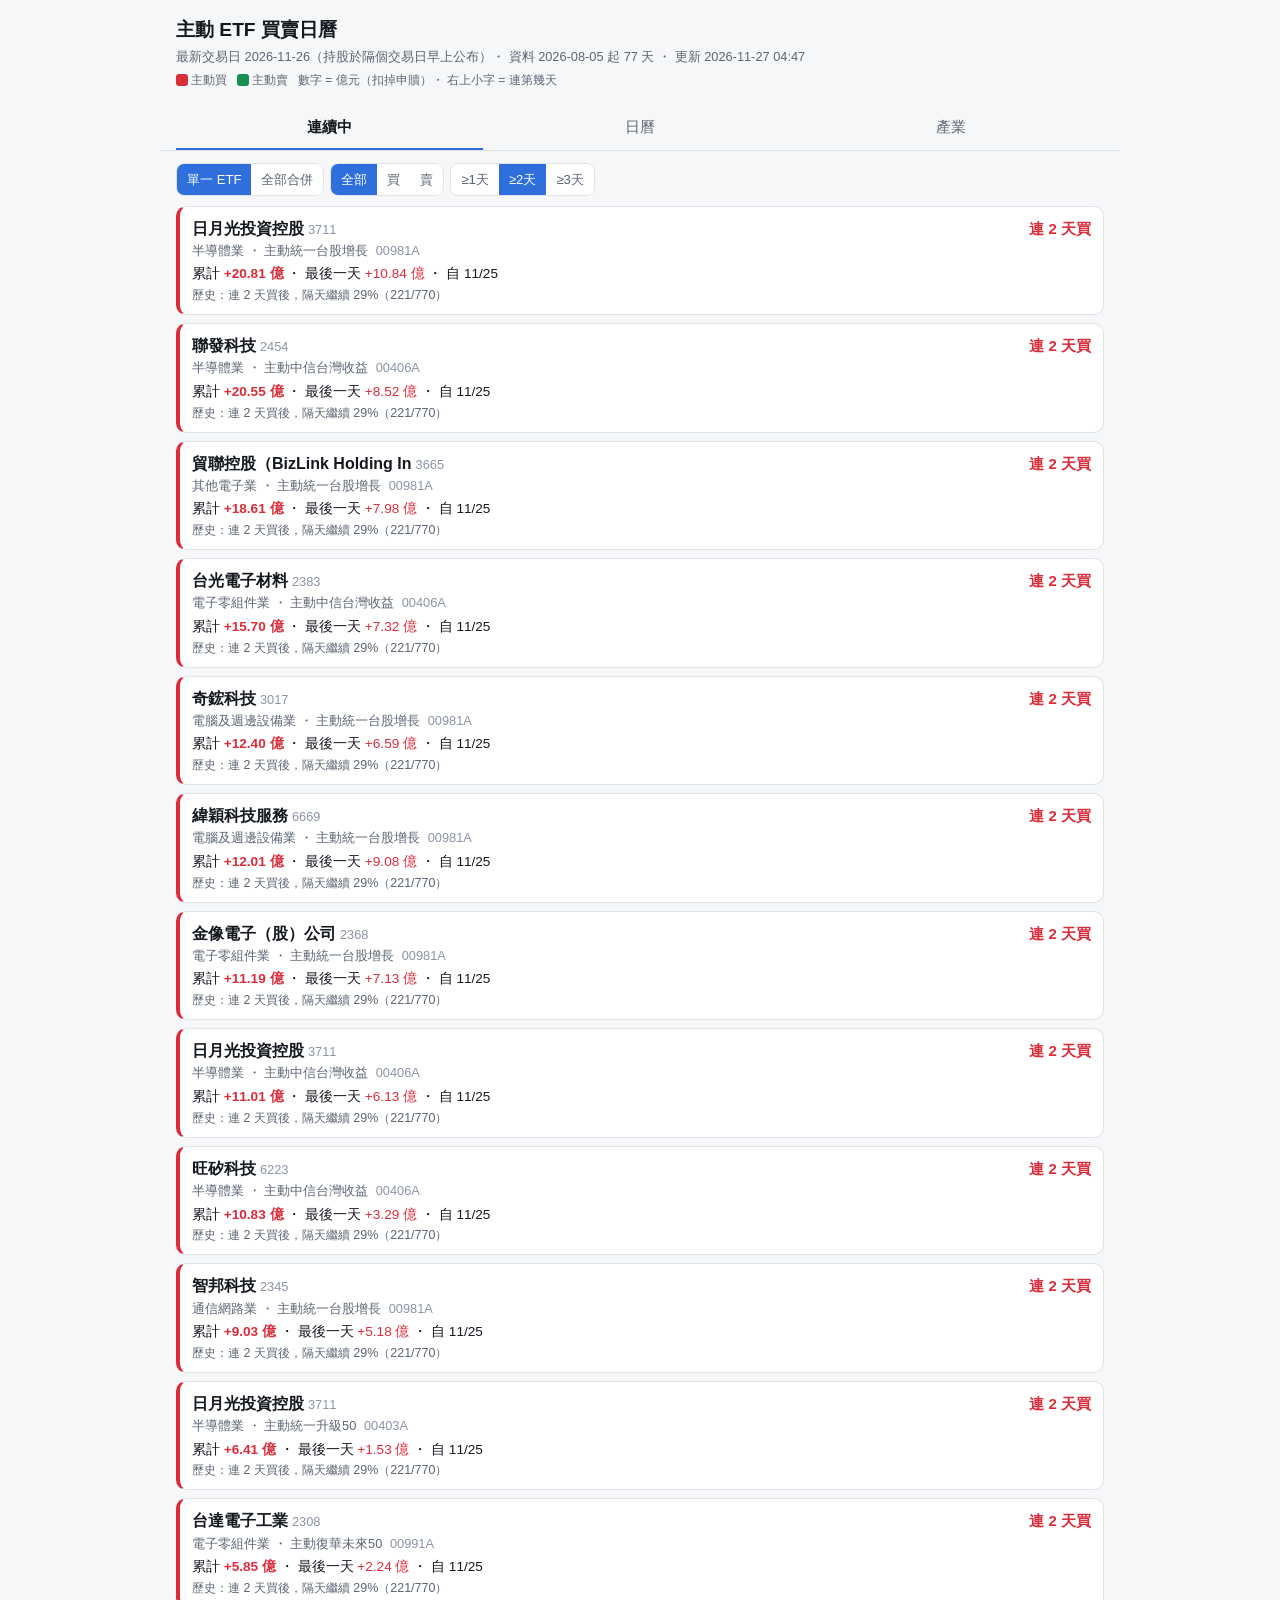
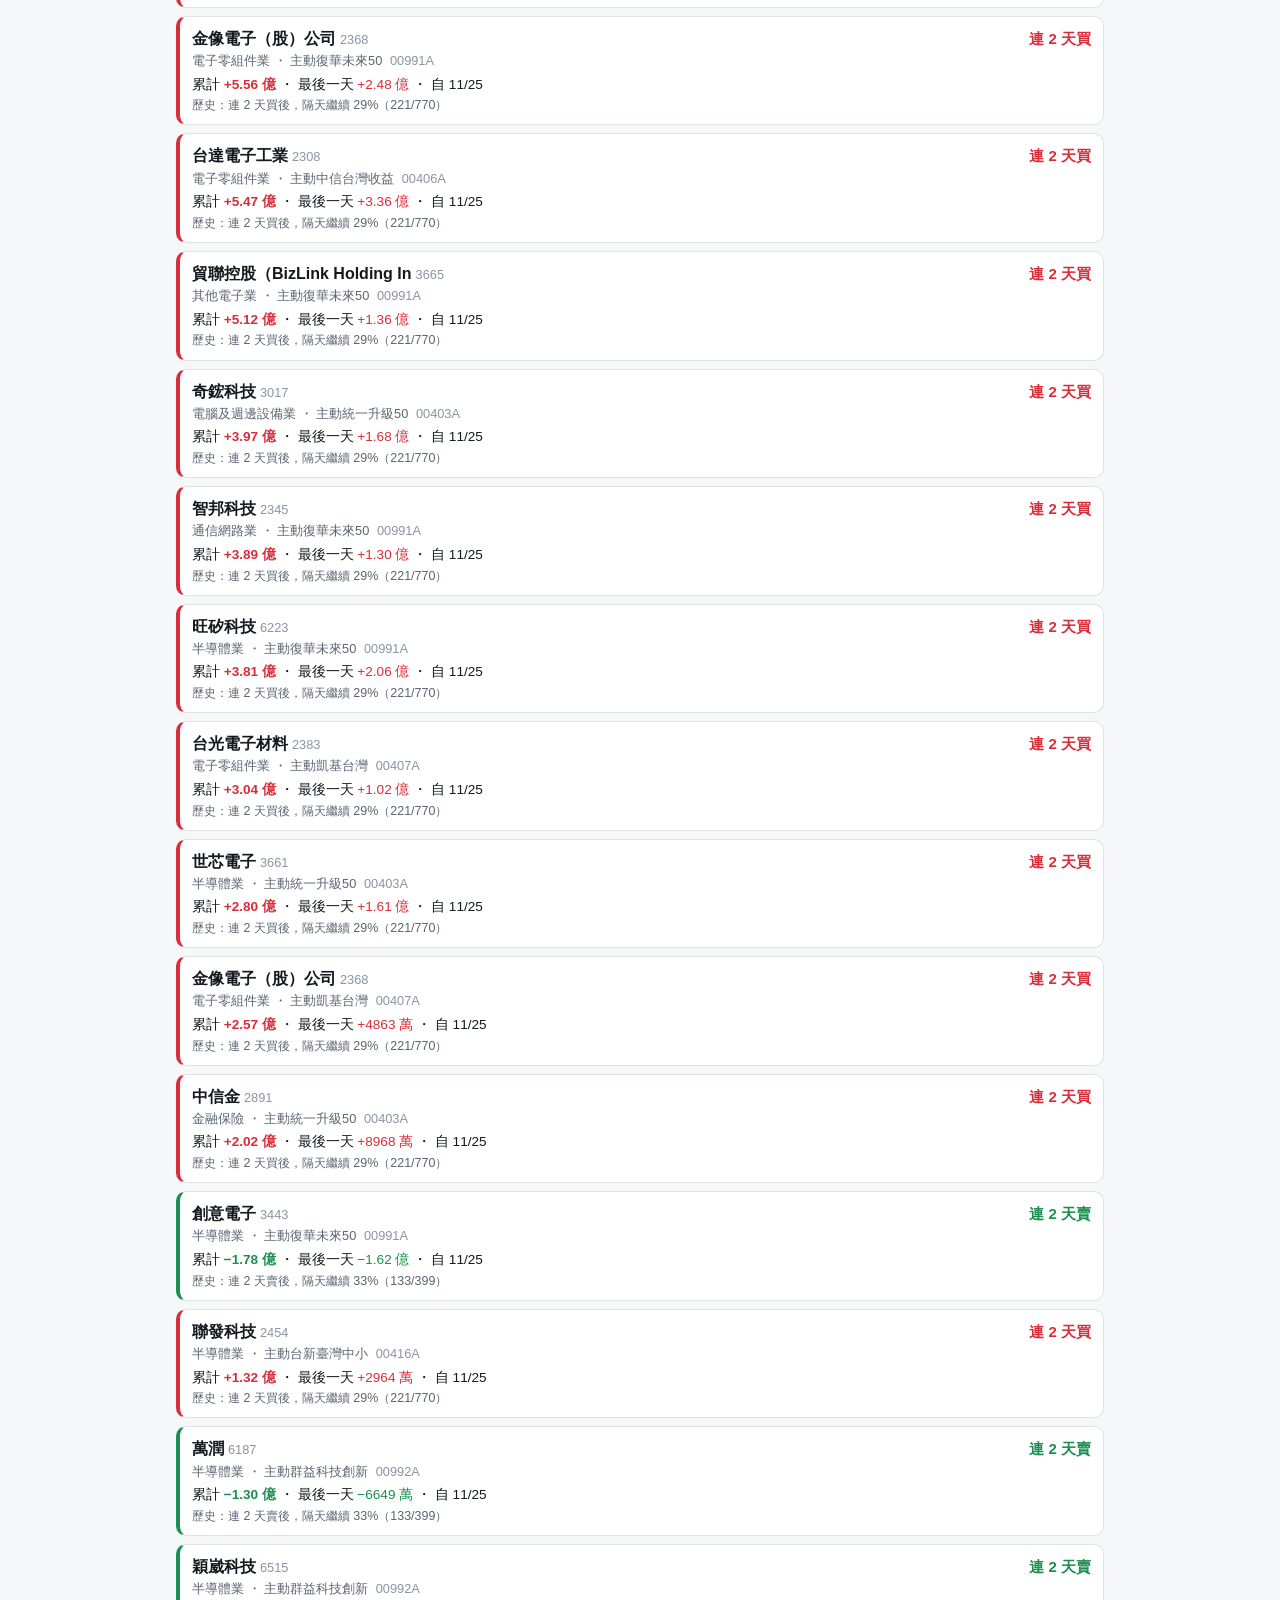
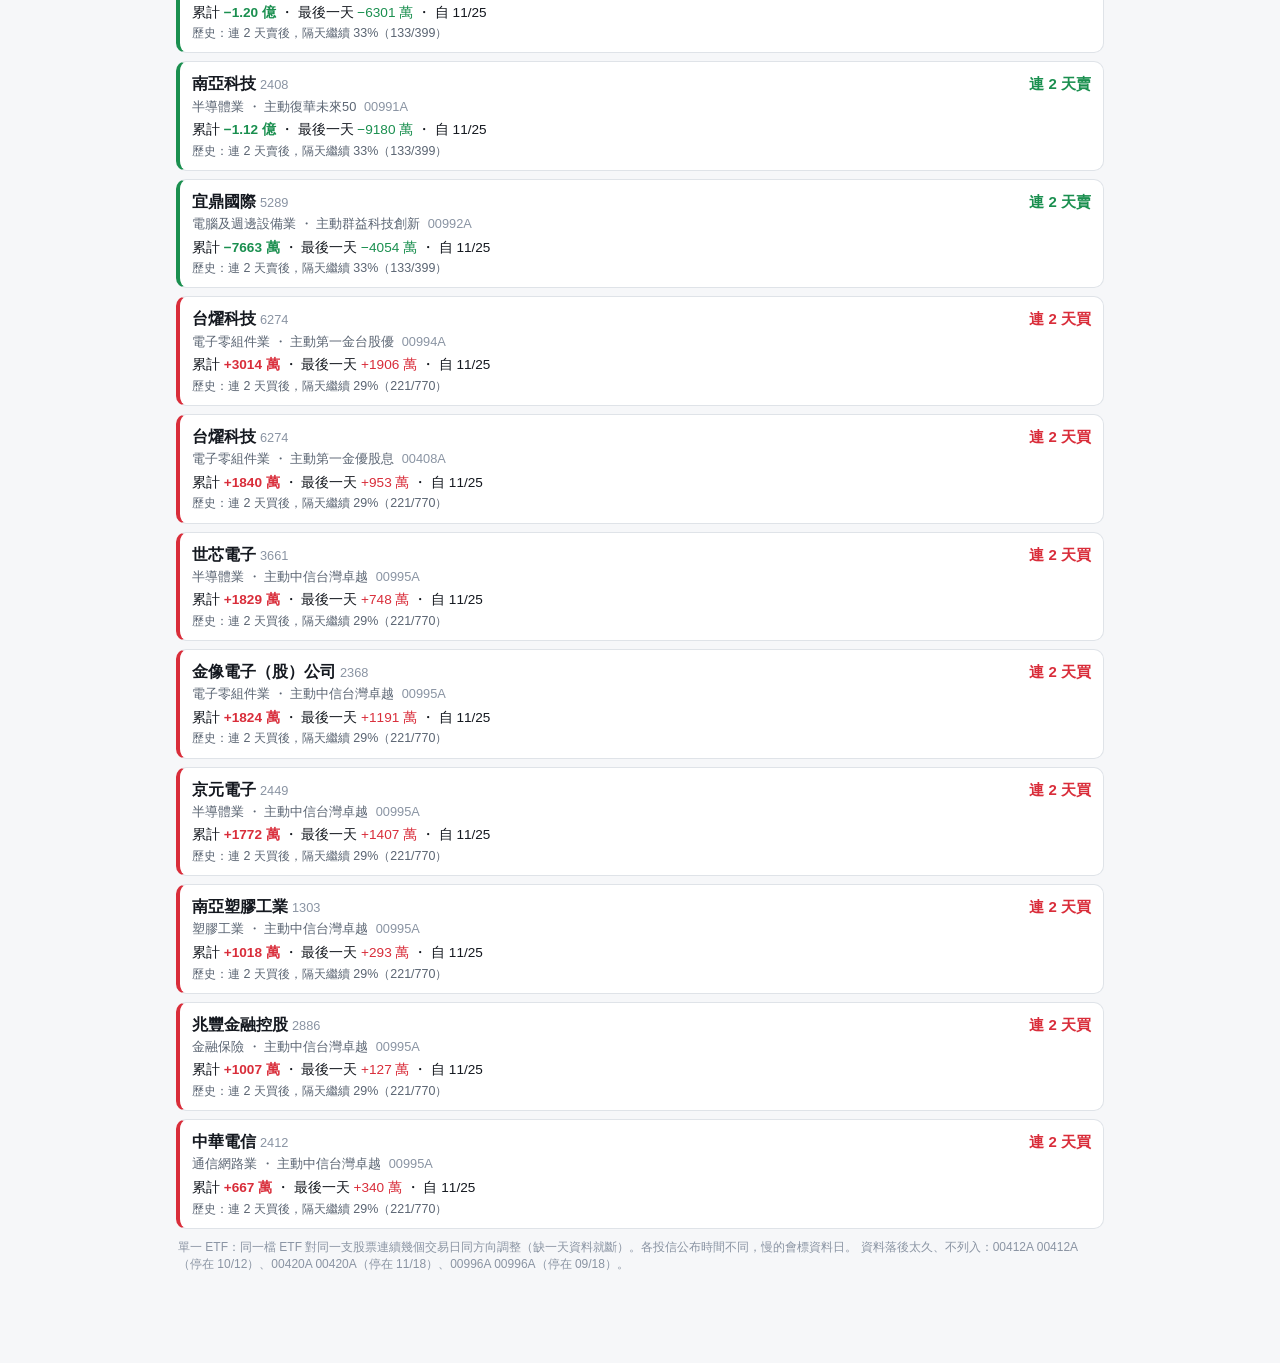
==== commit 4967fdf0: "sync: 上游 d302f09 + 推播狀態 2026/11/27 04:47" ====
--- a/calendar/index.html
+++ b/calendar/index.html
@@ -108,7 +108,7 @@
 <div id="sheet"><div class="box" id="sheetbox"></div></div>
 
 <script>
-const D = {"built":"2026-11-26 11:52","days":["2026-10-13","2026-10-14","2026-10-15","2026-10-16","2026-10-19","2026-10-20","2026-10-21","2026-10-22","2026-10-27","2026-10-28","2026-10-29","2026-10-30","2026-11-02","2026-11-03","2026-11-04","2026-11-05","2026-11-06","2026-11-09","2026-11-10","2026-11-11","2026-11-12","2026-11-13","2026-11-16","2026-11-17","2026-11-18","2026-11-19","2026-11-20","2026-11-23","2026-11-24","2026-11-25"],"last_day":"2026-11-25","first_day":"2026-08-05","n_days":76,"stale":["00412A","00420A","00996A"],"etfs":{"00400A":{"name":"主動國泰動能高息","issuer":"國泰","latest":"2026-11-25"},"00401A":{"name":"主動摩根台灣鑫收","issuer":"摩根","latest":"2026-11-25"},"00403A":{"name":"主動統一升級50","issuer":"統一","latest":"2026-11-25"},"00404A":{"name":"主動聯博動能50","issuer":"聯博","latest":"2026-11-25"},"00405A":{"name":"主動富邦台灣龍耀","issuer":"富邦","latest":"2026-11-25"},"00406A":{"name":"主動中信台灣收益","issuer":"中信","latest":"2026-11-25"},"00407A":{"name":"主動凱基台灣","issuer":"凱基","latest":"2026-11-25"},"00408A":{"name":"主動第一金優股息","issuer":"第一金","latest":"2026-11-25"},"00410A":{"name":"主動永豐科技趨勢","issuer":"永豐","latest":"2026-11-25"},"00412A":{"name":"00412A","issuer":"","latest":"2026-10-12"},"00413A":{"name":"主動玉山關鍵科技","issuer":"玉山","latest":"2026-11-25"},"00415A":{"name":"主動群益核心50","issuer":"群益","latest":"2026-11-25"},"00416A":{"name":"主動台新臺灣中小","issuer":"台新","latest":"2026-11-25"},"00418A":{"name":"主動復華台灣新星","issuer":"復華","latest":"2026-11-25"},"00420A":{"name":"00420A","issuer":"","latest":"2026-11-18"},"00980A":{"name":"主動野村臺灣優選","issuer":"野村","latest":"2026-11-24"},"00981A":{"name":"主動統一台股增長","issuer":"統一","latest":"2026-11-25"},"00982A":{"name":"主動群益台灣強棒","issuer":"群益","latest":"2026-11-25"},"00984A":{"name":"主動安聯台灣高息","issuer":"安聯","latest":"2026-11-24"},"00985A":{"name":"主動野村台灣50","issuer":"野村","latest":"2026-11-24"},"00987A":{"name":"主動台新優勢成長","issuer":"台新","latest":"2026-11-25"},"00991A":{"name":"主動復華未來50","issuer":"復華","latest":"2026-11-25"},"00992A":{"name":"主動群益科技創新","issuer":"群益","latest":"2026-11-25"},"00993A":{"name":"主動安聯台灣","issuer":"安聯","latest":"2026-11-24"},"00994A":{"name":"主動第一金台股優","issuer":"第一金","latest":"2026-11-25"},"00995A":{"name":"主動中信台灣卓越","issuer":"中信","latest":"2026-11-25"},"00996A":{"name":"00996A","issuer":"","latest":"2026-09-18"},"00999A":{"name":"主動野村臺灣高息","issuer":"野村","latest":"2026-11-24"}},"stocks":{"1101":{"n":"臺灣水泥","ind":"水泥工業","mkt":"twse"},"1215":{"n":"卜蜂","ind":"食品工業","mkt":"twse"},"1216":{"n":"統一企業","ind":"食品工業","mkt":"twse"},"1301":{"n":"台灣塑膠工業","ind":"塑膠工業","mkt":"twse"},"1303":{"n":"南亞塑膠工業","ind":"塑膠工業","mkt":"twse"},"1326":{"n":"台灣化學纖維","ind":"塑膠工業","mkt":"twse"},"1402":{"n":"遠東新世紀","ind":"紡織纖維","mkt":"twse"},"1409":{"n":"新纖","ind":"紡織纖維","mkt":"twse"},"1476":{"n":"儒鴻","ind":"紡織纖維","mkt":"twse"},"1477":{"n":"聚陽實業","ind":"紡織纖維","mkt":"twse"},"1504":{"n":"東元電機","ind":"電機機械","mkt":"twse"},"1519":{"n":"華城","ind":"電機機械","mkt":"twse"},"1560":{"n":"中國砂輪企業","ind":"電機機械","mkt":"twse"},"1590":{"n":"亞德客國際集團","ind":"電機機械","mkt":"twse"},"1605":{"n":"華新麗華","ind":"電器電纜","mkt":"twse"},"1709":{"n":"和益","ind":"化學工業","mkt":"twse"},"1727":{"n":"臺灣中華化學工業","ind":"化學工業","mkt":"twse"},"1785":{"n":"光洋科","ind":"其他電子類","mkt":"tpex"},"1802":{"n":"台玻","ind":"玻璃陶瓷","mkt":"twse"},"1815":{"n":"富喬","ind":"電子零組件業","mkt":"tpex"},"2006":{"n":"東和鋼鐵","ind":"鋼鐵工業","mkt":"twse"},"2027":{"n":"大成不銹鋼工業","ind":"鋼鐵工業","mkt":"twse"},"2049":{"n":"上銀科技","ind":"電機機械","mkt":"twse"},"2059":{"n":"川湖科技","ind":"電子零組件業","mkt":"twse"},"2301":{"n":"光寶科","ind":"電腦及週邊設備業","mkt":"twse"},"2303":{"n":"聯華電子","ind":"半導體業","mkt":"twse"},"2308":{"n":"台達電子工業","ind":"電子零組件業","mkt":"twse"},"2313":{"n":"華通電腦","ind":"電子零組件業","mkt":"twse"},"2317":{"n":"鴻海精密工業","ind":"其他電子業","mkt":"twse"},"2327":{"n":"國巨*","ind":"電子零組件業","mkt":"twse"},"2330":{"n":"台灣積體電路製造","ind":"半導體業","mkt":"twse"},"2337":{"n":"旺宏","ind":"半導體業","mkt":"twse"},"2344":{"n":"華邦電子","ind":"半導體業","mkt":"twse"},"2345":{"n":"智邦科技","ind":"通信網路業","mkt":"twse"},"2347":{"n":"聯強","ind":"電子通路業","mkt":"twse"},"2351":{"n":"順德","ind":"半導體業","mkt":"twse"},"2357":{"n":"華碩電腦","ind":"電腦及週邊設備業","mkt":"twse"},"2360":{"n":"致茂","ind":"其他電子業","mkt":"twse"},"2368":{"n":"金像電子（股）公司","ind":"電子零組件業","mkt":"twse"},"2376":{"n":"技嘉","ind":"電腦及週邊設備業","mkt":"twse"},"2377":{"n":"微星科技","ind":"電腦及週邊設備業","mkt":"twse"},"2379":{"n":"瑞昱","ind":"半導體業","mkt":"twse"},"2382":{"n":"廣達電腦","ind":"電腦及週邊設備業","mkt":"twse"},"2383":{"n":"台光電子材料","ind":"電子零組件業","mkt":"twse"},"2395":{"n":"研華","ind":"電腦及週邊設備業","mkt":"twse"},"2404":{"n":"漢唐","ind":"其他電子業","mkt":"twse"},"2408":{"n":"南亞科技","ind":"半導體業","mkt":"twse"},"2409":{"n":"友達","ind":"光電業","mkt":"twse"},"2412":{"n":"中華電信","ind":"通信網路業","mkt":"twse"},"2428":{"n":"興勤","ind":"電子零組件業","mkt":"twse"},"2436":{"n":"偉詮電子","ind":"半導體業","mkt":"twse"},"2439":{"n":"美律","ind":"通信網路業","mkt":"twse"},"2441":{"n":"超豐電子","ind":"半導體業","mkt":"twse"},"2449":{"n":"京元電子","ind":"半導體業","mkt":"twse"},"2451":{"n":"創見資訊","ind":"半導體業","mkt":"twse"},"2454":{"n":"聯發科技","ind":"半導體業","mkt":"twse"},"2455":{"n":"全新光電科技","ind":"通信網路業","mkt":"twse"},"2464":{"n":"盟立","ind":"其他電子業","mkt":"twse"},"2466":{"n":"冠西","ind":"光電業","mkt":"twse"},"2467":{"n":"志聖","ind":"電子零組件業","mkt":"twse"},"2476":{"n":"鉅祥","ind":"電子零組件業","mkt":"twse"},"2478":{"n":"大毅","ind":"電子零組件業","mkt":"twse"},"2481":{"n":"強茂","ind":"半導體業","mkt":"twse"},"2486":{"n":"一詮精密工業","ind":"光電業","mkt":"twse"},"2603":{"n":"長榮海運","ind":"航運業","mkt":"twse"},"2606":{"n":"裕  民","ind":"航運業","mkt":"twse"},"2609":{"n":"陽明海運","ind":"航運業","mkt":"twse"},"2610":{"n":"中華航空","ind":"航運業","mkt":"twse"},"2615":{"n":"萬海","ind":"航運業","mkt":"twse"},"2618":{"n":"長榮航空","ind":"航運業","mkt":"twse"},"2634":{"n":"漢翔公司","ind":"航運業","mkt":"twse"},"2637":{"n":"慧洋-KY","ind":"航運業","mkt":"twse"},"2801":{"n":"彰銀","ind":"金融保險","mkt":"twse"},"2851":{"n":"中央再保險股份有限公司","ind":"金融保險","mkt":"twse"},"2855":{"n":"統一證券","ind":"金融保險","mkt":"twse"},"2880":{"n":"華南金融控股","ind":"金融保險","mkt":"twse"},"2881":{"n":"富邦金控","ind":"金融保險","mkt":"twse"},"2882":{"n":"國泰金融","ind":"金融保險","mkt":"twse"},"2883":{"n":"凱基金控","ind":"金融保險","mkt":"twse"},"2884":{"n":"玉山金融控股","ind":"金融保險","mkt":"twse"},"2885":{"n":"元大金融控股","ind":"金融保險","mkt":"twse"},"2886":{"n":"兆豐金融控股","ind":"金融保險","mkt":"twse"},"2887":{"n":"台新新光金融控股","ind":"金融保險","mkt":"twse"},"2890":{"n":"永豐金融控股","ind":"金融保險","mkt":"twse"},"2891":{"n":"中信金","ind":"金融保險","mkt":"twse"},"2892":{"n":"第一金融控股","ind":"金融保險","mkt":"twse"},"3006":{"n":"晶豪","ind":"半導體業","mkt":"twse"},"3008":{"n":"大立光電","ind":"光電業","mkt":"twse"},"3014":{"n":"聯陽半導體股份有限公司","ind":"半導體業","mkt":"twse"},"3017":{"n":"奇鋐科技","ind":"電腦及週邊設備業","mkt":"twse"},"3023":{"n":"信邦","ind":"電子零組件業","mkt":"twse"},"3026":{"n":"禾伸堂企業","ind":"電子零組件業","mkt":"twse"},"3028":{"n":"增你強","ind":"電子通路業","mkt":"twse"},"3034":{"n":"聯詠","ind":"半導體業","mkt":"twse"},"3036":{"n":"文曄科技","ind":"電子通路業","mkt":"twse"},"3037":{"n":"欣興電子","ind":"電子零組件業","mkt":"twse"},"3042":{"n":"晶技","ind":"電子零組件業","mkt":"twse"},"3044":{"n":"健鼎科技","ind":"電子零組件業","mkt":"twse"},"3045":{"n":"台灣大","ind":"通信網路業","mkt":"twse"},"3081":{"n":"聯亞光電工業","ind":"通信網路業","mkt":"tpex"},"3090":{"n":"日電貿","ind":"電子零組件業","mkt":"twse"},"3105":{"n":"穩懋半導體","ind":"半導體業","mkt":"tpex"},"3131":{"n":"弘塑科技","ind":"半導體業","mkt":"tpex"},"3167":{"n":"大量科技","ind":"電機機械","mkt":"twse"},"3189":{"n":"景碩","ind":"半導體業","mkt":"twse"},"3211":{"n":"順達","ind":"電腦及週邊設備業","mkt":"tpex"},"3227":{"n":"原相科技","ind":"半導體業","mkt":"tpex"},"3231":{"n":"緯創資通","ind":"電腦及週邊設備業","mkt":"twse"},"3260":{"n":"威剛","ind":"半導體業","mkt":"tpex"},"3264":{"n":"欣銓科技","ind":"半導體業","mkt":"tpex"},"3265":{"n":"台星科","ind":"半導體業","mkt":"tpex"},"3293":{"n":"鈊象電子","ind":"文化創意業","mkt":"tpex"},"3363":{"n":"上詮","ind":"通信網路業","mkt":"tpex"},"3374":{"n":"精材","ind":"半導體業","mkt":"tpex"},"3376":{"n":"新日興","ind":"電子零組件業","mkt":"twse"},"3406":{"n":"玉晶光","ind":"光電業","mkt":"twse"},"3443":{"n":"創意電子","ind":"半導體業","mkt":"twse"},"3450":{"n":"聯鈞","ind":"半導體業","mkt":"twse"},"3455":{"n":"由田","ind":"光電業","mkt":"tpex"},"3491":{"n":"昇達科技","ind":"通信網路業","mkt":"tpex"},"3529":{"n":"力旺電子","ind":"半導體業","mkt":"tpex"},"3533":{"n":"嘉澤","ind":"電子零組件業","mkt":"twse"},"3583":{"n":"辛耘","ind":"半導體業","mkt":"twse"},"3596":{"n":"智  易","ind":"通信網路業","mkt":"twse"},"3605":{"n":"宏致","ind":"電子零組件業","mkt":"twse"},"3617":{"n":"碩天","ind":"其他電子業","mkt":"twse"},"3653":{"n":"健策精密工業","ind":"電子零組件業","mkt":"twse"},"3661":{"n":"世芯電子","ind":"半導體業","mkt":"twse"},"3665":{"n":"貿聯控股（BizLink Holding In","ind":"其他電子業","mkt":"twse"},"3680":{"n":"家登精密工業","ind":"半導體業","mkt":"tpex"},"3702":{"n":"大聯大控股","ind":"電子通路業","mkt":"twse"},"3706":{"n":"神達控股","ind":"電腦及週邊設備業","mkt":"twse"},"3711":{"n":"日月光投資控股","ind":"半導體業","mkt":"twse"},"3714":{"n":"富采","ind":"光電業","mkt":"twse"},"4441":{"n":"振大環球","ind":"紡織纖維","mkt":"twse"},"4551":{"n":"智伸科技","ind":"汽車工業","mkt":"twse"},"4746":{"n":"台耀化學","ind":"生技醫療業","mkt":"twse"},"4749":{"n":"新應材","ind":"半導體業","mkt":"tpex"},"4770":{"n":"上品綜合工業股份有限公司","ind":"化學工業","mkt":"twse"},"4904":{"n":"遠傳電信","ind":"通信網路業","mkt":"twse"},"4938":{"n":"和碩聯合科技","ind":"電腦及週邊設備業","mkt":"twse"},"4958":{"n":"臻鼎科技控股","ind":"電子零組件業","mkt":"twse"},"4961":{"n":"天鈺科技","ind":"半導體業","mkt":"twse"},"4966":{"n":"譜瑞-KY","ind":"半導體業","mkt":"tpex"},"4967":{"n":"十銓","ind":"半導體業","mkt":"twse"},"4979":{"n":"華星光","ind":"通信網路業","mkt":"tpex"},"4991":{"n":"環宇 -KY","ind":"半導體業","mkt":"tpex"},"5274":{"n":"信驊科技","ind":"半導體業","mkt":"tpex"},"5289":{"n":"宜鼎國際","ind":"電腦及週邊設備業","mkt":"tpex"},"5347":{"n":"世界先進","ind":"半導體業","mkt":"tpex"},"5351":{"n":"鈺創","ind":"半導體業","mkt":"tpex"},"5425":{"n":"台半","ind":"半導體業","mkt":"tpex"},"5434":{"n":"崇越科技","ind":"電子通路業","mkt":"twse"},"5483":{"n":"中美晶","ind":"半導體業","mkt":"tpex"},"5534":{"n":"長虹建設","ind":"建材營造","mkt":"twse"},"5536":{"n":"聖暉*","ind":"其他電子類","mkt":"tpex"},"5871":{"n":"中租-KY","ind":"其他","mkt":"twse"},"5876":{"n":"上海商銀","ind":"金融保險","mkt":"twse"},"5904":{"n":"寶雅國際","ind":"居家生活類","mkt":"tpex"},"6121":{"n":"新普科技","ind":"電腦及週邊設備業","mkt":"tpex"},"6139":{"n":"亞翔","ind":"其他電子業","mkt":"twse"},"6147":{"n":"頎邦","ind":"半導體業","mkt":"tpex"},"6187":{"n":"萬潤","ind":"半導體業","mkt":"tpex"},"6196":{"n":"帆宣","ind":"其他電子業","mkt":"twse"},"6197":{"n":"佳必琪","ind":"電子零組件業","mkt":"twse"},"6213":{"n":"聯茂電子","ind":"電子零組件業","mkt":"twse"},"6214":{"n":"精誠資訊","ind":"資訊服務業","mkt":"twse"},"6223":{"n":"旺矽科技","ind":"半導體業","mkt":"tpex"},"6239":{"n":"力成","ind":"半導體業","mkt":"twse"},"6257":{"n":"矽格","ind":"半導體業","mkt":"twse"},"6271":{"n":"同欣電","ind":"半導體業","mkt":"twse"},"6274":{"n":"台燿科技","ind":"電子零組件業","mkt":"tpex"},"6278":{"n":"台表科","ind":"光電業","mkt":"twse"},"6285":{"n":"啟碁科技","ind":"通信網路業","mkt":"twse"},"6415":{"n":"矽力*-KY","ind":"半導體業","mkt":"twse"},"6442":{"n":"光紅建聖","ind":"通信網路業","mkt":"twse"},"6446":{"n":"藥華醫藥","ind":"生技醫療業","mkt":"twse"},"6488":{"n":"環球晶圓","ind":"半導體業","mkt":"tpex"},"6505":{"n":"台塑石化","ind":"油電燃氣業","mkt":"twse"},"6510":{"n":"中華精測科技","ind":"半導體業","mkt":"tpex"},"6515":{"n":"穎崴科技","ind":"半導體業","mkt":"twse"},"6526":{"n":"達發科技股份有限公司","ind":"半導體業","mkt":"twse"},"6531":{"n":"愛普科技","ind":"半導體業","mkt":"twse"},"6584":{"n":"南俊國際","ind":"電子零組件業","mkt":"tpex"},"6640":{"n":"均華","ind":"半導體業","mkt":"tpex"},"6669":{"n":"緯穎科技服務","ind":"電腦及週邊設備業","mkt":"twse"},"6670":{"n":"復盛應用","ind":"運動休閒","mkt":"twse"},"6672":{"n":"騰輝電子-KY","ind":"電子零組件業","mkt":"twse"},"6691":{"n":"洋基工程股份有限公司","ind":"其他電子業","mkt":"twse"},"6715":{"n":"嘉基科技","ind":"電子零組件業","mkt":"twse"},"6770":{"n":"力積電","ind":"半導體業","mkt":"twse"},"6782":{"n":"視陽光學","ind":"生技醫療業","mkt":"twse"},"6805":{"n":"富世達","ind":"電子零組件業","mkt":"twse"},"6831":{"n":"邁科科技","ind":"電腦及週邊設備業","mkt":"twse"},"6957":{"n":"裕慶-KY","ind":"其他","mkt":"twse"},"7722":{"n":"LINEPAY","ind":"數位雲端","mkt":"twse"},"7750":{"n":"新代","ind":"電機機械","mkt":"twse"},"7769":{"n":"鴻勁精密","ind":"半導體業","mkt":"twse"},"7788":{"n":"松川精密","ind":"電子零組件業","mkt":"twse"},"7795":{"n":"長廣精機","ind":"電子零組件業","mkt":"twse"},"7828":{"n":"創新服務","ind":"半導體業","mkt":"tpex"},"7856":{"n":"漢測","ind":"半導體業","mkt":"tpex"},"8016":{"n":"矽創","ind":"半導體業","mkt":"twse"},"8021":{"n":"尖點","ind":"其他電子業","mkt":"twse"},"8039":{"n":"台虹科技","ind":"電子零組件業","mkt":"twse"},"8046":{"n":"南亞電路板","ind":"電子零組件業","mkt":"twse"},"8069":{"n":"元太科技工業","ind":"光電業","mkt":"tpex"},"8070":{"n":"長華*","ind":"電子通路業","mkt":"twse"},"8081":{"n":"致新科技","ind":"半導體業","mkt":"twse"},"8150":{"n":"南茂科技","ind":"半導體業","mkt":"twse"},"8210":{"n":"勤誠","ind":"電腦及週邊設備業","mkt":"twse"},"8299":{"n":"群聯電子","ind":"半導體業","mkt":"tpex"},"8358":{"n":"金居","ind":"電子零組件業","mkt":"tpex"},"8464":{"n":"億豐綜合工業","ind":"居家生活","mkt":"twse"},"8996":{"n":"高力熱處理工業","ind":"電機機械","mkt":"twse"},"9933":{"n":"中鼎","ind":"其他","mkt":"twse"},"9939":{"n":"宏全","ind":"其他","mkt":"twse"},"9941":{"n":"裕融企業","ind":"其他","mkt":"twse"},"9958":{"n":"世紀鋼鐵結構","ind":"鋼鐵工業","mkt":"twse"}},"cells_etf":[["00403A","2481",0,-0.976,-1,"adj",-600,1],["00403A","8996",0,1.372,1,"adj",80,1],["00403A","3008",0,6.693,1,"adj",92,2],["00403A","6488",0,-4.056,-1,"adj",-400,4],["00403A","2313",0,0.984,1,"adj",400,2],["00403A","3037",0,-9.44,-1,"adj",-800,1],["00403A","6274",1,1.387,1,"adj",80,1],["00403A","2303",1,-7.103,-1,"adj",-5000,1],["00403A","2481",1,-0.576,-1,"adj",-350,2],["00403A","3443",1,1.237,1,"adj",15,1],["00403A","7769",1,-0.058,-1,"exit",-1,1],["00403A","5274",1,4.9,1,"adj",28,1],["00403A","6274",2,1.948,1,"adj",120,2],["00403A","2454",2,-10.411,-1,"adj",-250,1],["00403A","6805",3,1.8,1,"adj",80,1],["00403A","2383",3,-10.33,-1,"adj",-200,1],["00403A","2368",3,2.739,1,"adj",220,1],["00403A","2313",3,1.963,1,"adj",800,1],["00403A","6274",4,1.631,1,"adj",100,1],["00403A","6805",4,1.401,1,"adj",60,2],["00403A","3443",4,1.957,1,"adj",25,1],["00403A","2454",4,-8.415,-1,"adj",-200,1],["00403A","1560",4,0.945,1,"adj",109,1],["00403A","2368",4,1.5,1,"adj",120,2],["00403A","2303",5,-6.353,-1,"adj",-5000,1],["00403A","2059",5,1.515,1,"adj",15,1],["00403A","6669",5,2.945,1,"adj",153,1],["00403A","1560",5,0.858,1,"adj",100,2],["00403A","3017",5,1.995,1,"adj",60,1],["00403A","2404",6,-0.011,-1,"exit",-1,1],["00403A","1303",6,1.604,1,"adj",500,1],["00403A","5274",6,1.817,1,"adj",11,1],["00403A","1560",6,0.702,1,"adj",80,3],["00403A","3008",6,2.468,1,"adj",40,1],["00403A","2883",6,0.765,1,"entry",2000,1],["00403A","3037",7,2.17,1,"adj",200,1],["00403A","3653",7,-6.98,-1,"adj",-115,1],["00403A","2303",8,-4.899,-1,"adj",-4000,1],["00403A","5274",8,2.242,1,"adj",14,1],["00403A","3711",8,2.597,1,"adj",399,1],["00403A","2883",8,0.77,1,"adj",2000,1],["00403A","3017",8,1.722,1,"adj",55,1],["00403A","3583",9,-0.473,-1,"adj",-77,1],["00403A","3443",9,2.452,1,"adj",30,1],["00403A","2454",9,1.27,1,"adj",30,1],["00403A","1560",9,0.639,1,"adj",70,1],["00403A","3711",9,3.475,1,"adj",500,2],["00403A","2308",9,-3.749,-1,"adj",-242,1],["00403A","2303",10,-6.939,-1,"adj",-5999,1],["00403A","3583",10,-0.436,-1,"adj",-73,2],["00403A","5274",10,1.698,1,"adj",10,1],["00403A","3711",10,2.732,1,"adj",400,3],["00403A","2368",10,1.226,1,"adj",110,1],["00403A","2308",10,-3.923,-1,"adj",-265,2],["00403A","3583",11,-0.395,-1,"adj",-70,3],["00403A","1560",11,0.607,1,"adj",70,1],["00403A","3711",11,2.004,1,"adj",300,4],["00403A","2308",11,-2.98,-1,"adj",-223,3],["00403A","2345",12,-2.164,-1,"adj",-134,1],["00403A","2454",12,1.985,1,"adj",50,1],["00403A","6442",12,-0.381,-1,"adj",-30,1],["00403A","3711",12,2.022,1,"adj",300,5],["00403A","2368",12,1.06,1,"adj",100,1],["00403A","3653",12,1.896,1,"adj",30,1],["00403A","2345",13,-3.08,-1,"adj",-206,2],["00403A","2059",13,0.924,1,"adj",10,1],["00403A","6442",13,-0.74,-1,"adj",-65,2],["00403A","3211",14,-0.405,-1,"adj",-150,1],["00403A","2454",14,1.485,1,"adj",40,1],["00403A","3211",15,-0.379,-1,"adj",-150,2],["00403A","1303",15,0.996,1,"adj",400,1],["00403A","2882",15,1.12,1,"adj",1000,1],["00403A","2454",15,1.729,1,"adj",50,2],["00403A","3711",15,0.858,1,"adj",150,1],["00403A","6274",16,-1.087,-1,"adj",-120,1],["00403A","3211",16,-0.838,-1,"adj",-360,3],["00403A","1303",16,0.958,1,"adj",400,2],["00403A","2454",16,1.695,1,"adj",50,3],["00403A","1560",16,0.537,1,"adj",80,1],["00403A","1560",17,0.213,1,"adj",29,2],["00403A","3044",17,1.332,1,"entry",300,1],["00403A","2360",17,-0.012,-1,"exit",-1,1],["00403A","6274",18,-2.259,-1,"adj",-230,1],["00403A","1303",18,2.312,1,"adj",800,1],["00403A","6669",18,1.009,1,"adj",60,1],["00403A","2454",18,3.064,1,"adj",80,1],["00403A","1560",18,0.537,1,"adj",71,3],["00403A","3711",18,2.904,1,"adj",480,1],["00403A","3044",18,0.711,1,"adj",150,2],["00403A","3017",18,2.233,1,"adj",80,1],["00403A","6274",19,-3.18,-1,"adj",-300,2],["00403A","6805",19,1.23,1,"adj",60,1],["00403A","3443",19,1.34,1,"adj",17,1],["00403A","1303",19,3.13,1,"adj",1000,2],["00403A","3017",19,1.519,1,"adj",50,2],["00403A","6274",20,-1.434,-1,"adj",-150,3],["00403A","6515",20,1.192,1,"entry",30,1],["00403A","2344",20,-0.001,-1,"exit",-1,1],["00403A","3443",20,1.808,1,"adj",23,2],["00403A","2454",20,1.925,1,"adj",50,1],["00403A","6274",21,-6.818,-1,"adj",-700,4],["00403A","6515",21,2.469,1,"adj",60,2],["00403A","3443",21,2.583,1,"adj",30,3],["00403A","3711",21,1.914,1,"adj",320,1],["00403A","3017",21,1.52,1,"adj",50,1],["00403A","6274",22,-1.315,-1,"adj",-150,5],["00403A","3211",22,-0.725,-1,"adj",-310,1],["00403A","2882",22,1.1,1,"adj",1000,1],["00403A","2301",22,-0.106,-1,"adj",-50,1],["00403A","6274",23,-1.975,-1,"adj",-250,6],["00403A","3583",23,-0.433,-1,"adj",-100,1],["00403A","3211",23,-1.486,-1,"adj",-680,2],["00403A","1303",23,1.307,1,"adj",500,1],["00403A","3661",23,1.797,1,"entry",50,1],["00403A","2882",23,0.888,1,"adj",800,2],["00403A","2454",23,1.537,1,"adj",40,1],["00403A","6274",24,-3.84,-1,"exit",-500,7],["00403A","2481",24,-0.073,-1,"adj",-70,1],["00403A","3211",24,-0.765,-1,"exit",-350,3],["00403A","3661",24,0.83,1,"adj",21,2],["00403A","2379",24,0.734,1,"entry",100,1],["00403A","3711",24,2.466,1,"adj",450,1],["00403A","2481",25,-0.26,-1,"adj",-279,2],["00403A","3661",25,1.765,1,"adj",49,3],["00403A","2059",26,-1.337,-1,"adj",-25,1],["00403A","3583",26,-0.595,-1,"adj",-162,1],["00403A","2301",26,-0.438,-1,"adj",-249,1],["00403A","3583",27,-0.608,-1,"adj",-159,2],["00403A","3443",27,1.024,1,"adj",20,1],["00403A","3661",27,0.498,1,"adj",14,1],["00403A","3189",27,-1.169,-1,"adj",-250,1],["00403A","6442",27,-0.223,-1,"adj",-25,1],["00403A","6488",27,-0.276,-1,"adj",-60,1],["00403A","2330",28,4.728,1,"adj",212,1],["00403A","3583",29,-0.29,-1,"adj",-89,1],["00403A","2891",29,1.119,1,"entry",1700,1],["00403A","3661",29,1.189,1,"adj",33,1],["00403A","3711",29,4.88,1,"adj",1000,1],["00403A","3017",29,2.291,1,"adj",90,1],["00405A","6805",8,-1.575,-1,"adj",-70,1],["00405A","3443",8,-7.426,-1,"adj",-100,1],["00405A","6526",8,-1.071,-1,"adj",-145,1],["00405A","3017",8,-4.695,-1,"adj",-150,1],["00405A","5274",9,2.075,1,"adj",12,1],["00405A","6415",10,1.31,1,"entry",250,1],["00405A","6805",13,-2.16,-1,"adj",-100,1],["00405A","6510",13,-0.026,-1,"exit",-1,1],["00405A","3037",13,-4.51,-1,"adj",-500,1],["00405A","2454",16,1.898,1,"adj",56,1],["00405A","3711",16,2.635,1,"adj",500,1],["00405A","2330",18,7.084,1,"adj",310,1],["00405A","8996",23,1.17,1,"adj",100,1],["00405A","5274",23,1.185,1,"adj",12,1],["00405A","6415",23,1.42,1,"adj",400,1],["00405A","8996",24,1.135,1,"adj",100,2],["00405A","2330",24,2.175,1,"adj",100,1],["00405A","3711",24,1.808,1,"adj",330,1],["00405A","6415",24,1.336,1,"adj",400,2],["00405A","3017",24,4.074,1,"adj",150,1],["00405A","6515",27,-0.674,-1,"exit",-23,1],["00405A","6531",27,-3.09,-1,"adj",-600,1],["00405A","6223",27,-3.044,-1,"adj",-80,1],["00405A","3189",27,-0.234,-1,"exit",-50,1],["00405A","2330",27,1.624,1,"adj",80,1],["00405A","3605",27,-0.009,-1,"exit",-10,1],["00405A","6278",27,-0.016,-1,"exit",-10,1],["00405A","3653",27,-3.683,-1,"adj",-100,1],["00405A","3661",29,1.802,1,"adj",50,1],["00405A","2330",29,2.15,1,"adj",100,1],["00405A","3711",29,1.708,1,"adj",350,1],["00405A","3017",29,2.036,1,"adj",80,1],["00406A","2345",0,4.998,1,"adj",245,1],["00406A","2481",0,1.221,1,"adj",750,1],["00406A","2327",0,2.217,1,"adj",370,1],["00406A","6715",0,0.28,1,"adj",55,2],["00406A","3443",0,1.214,1,"adj",15,4],["00406A","1303",0,2.168,1,"adj",680,1],["00406A","3661",0,1.389,1,"adj",34,2],["00406A","6510",0,0.982,1,"adj",30,1],["00406A","3189",0,2.08,1,"adj",200,3],["00406A","5274",0,0.694,1,"adj",4,1],["00406A","2330",0,10.707,1,"adj",430,1],["00406A","2454",0,3.619,1,"adj",80,3],["00406A","2383",0,7.763,1,"adj",140,2],["00406A","3711",0,1.11,1,"adj",150,1],["00406A","2368",0,2.176,1,"adj",186,2],["00406A","3167",0,1.952,1,"adj",200,1],["00406A","2360",0,1.1,1,"adj",50,2],["00406A","4958",0,3.604,1,"adj",653,1],["00406A","8046",0,4.32,1,"adj",300,2],["00406A","3037",0,4.72,1,"adj",400,3],["00406A","3653",0,2.097,1,"adj",30,2],["00406A","6147",0,0.768,1,"adj",345,1],["00406A","3017",0,2.788,1,"adj",85,2],["00406A","2303",1,1.421,1,"adj",1000,1],["00406A","2345",1,3.649,1,"adj",178,2],["00406A","6223",1,2.354,1,"adj",40,1],["00406A","3443",1,0.824,1,"adj",10,5],["00406A","3661",1,1.185,1,"adj",30,3],["00406A","2330",1,2.615,1,"adj",105,2],["00406A","2454",1,3.58,1,"adj",80,4],["00406A","2383",1,4.416,1,"adj",80,3],["00406A","4958",1,1.361,1,"adj",240,2],["00406A","3008",1,2.683,1,"adj",39,1],["00406A","2308",1,1.248,1,"adj",70,1],["00406A","8046",1,1.43,1,"adj",100,3],["00406A","3037",1,2.134,1,"adj",180,4],["00406A","3017",1,1.757,1,"adj",53,3],["00406A","2303",2,1.736,1,"adj",1300,2],["00406A","2345",2,4.485,1,"adj",230,3],["00406A","2481",2,1.388,1,"adj",900,1],["00406A","2327",2,4.58,1,"adj",800,1],["00406A","6715",2,2.407,1,"adj",450,1],["00406A","6223",2,2.279,1,"adj",43,2],["00406A","4938",2,3.57,1,"entry",3600,1],["00406A","3443",2,2.301,1,"adj",30,6],["00406A","1303",2,3.148,1,"adj",1000,1],["00406A","3661",2,1.832,1,"adj",50,4],["00406A","3189",2,2.545,1,"adj",260,1],["00406A","5274",2,1.913,1,"adj",12,1],["00406A","6669",2,3.048,1,"adj",160,1],["00406A","2330",2,10.492,1,"adj",430,3],["00406A","2454",2,5.622,1,"adj",135,5],["00406A","2383",2,12.288,1,"adj",240,4],["00406A","3711",2,3.365,1,"adj",500,1],["00406A","2368",2,1.785,1,"adj",150,1],["00406A","2360",2,2.632,1,"adj",130,1],["00406A","4958",2,1.142,1,"adj",220,3],["00406A","3008",2,2.51,1,"adj",38,2],["00406A","2308",2,3.257,1,"adj",200,2],["00406A","8046",2,3.484,1,"adj",259,4],["00406A","3037",2,5.482,1,"adj",510,5],["00406A","3653",2,4.735,1,"adj",70,1],["00406A","6147",2,0.869,1,"adj",400,1],["00406A","3017",2,5.862,1,"adj",190,4],["00406A","2303",3,1.33,1,"adj",1000,3],["00406A","2345",3,3.604,1,"adj",182,4],["00406A","2481",3,1.268,1,"adj",800,2],["00406A","2327",3,2.552,1,"adj",450,2],["00406A","6715",3,2.175,1,"adj",435,2],["00406A","6223",3,3.019,1,"adj",58,3],["00406A","4938",3,1.022,1,"adj",1000,2],["00406A","3443",3,2.244,1,"adj",30,7],["00406A","1303",3,4.605,1,"adj",1500,2],["00406A","3189",3,3.5,1,"adj",350,2],["00406A","5274",3,1.648,1,"adj",10,2],["00406A","2454",3,4.038,1,"adj",95,6],["00406A","2383",3,6.611,1,"adj",128,5],["00406A","3711",3,1.61,1,"adj",240,2],["00406A","2368",3,2.49,1,"adj",200,2],["00406A","2360",3,2.0,1,"adj",100,2],["00406A","3008",3,8.64,1,"adj",135,3],["00406A","2308",3,3.271,1,"adj",200,3],["00406A","1326",3,1.577,1,"adj",2000,1],["00406A","8046",3,1.761,1,"adj",130,5],["00406A","3037",3,5.995,1,"adj",550,6],["00406A","3653",3,1.346,1,"adj",20,2],["00406A","6147",3,1.232,1,"adj",600,2],["00406A","6274",4,4.242,1,"adj",260,1],["00406A","3264",4,1.288,1,"adj",500,1],["00406A","2303",4,1.314,1,"adj",1000,4],["00406A","2345",4,1.764,1,"adj",88,5],["00406A","2059",4,1.291,1,"adj",13,1],["00406A","6515",4,-0.31,-1,"adj",-6,1],["00406A","2327",4,1.869,1,"adj",350,3],["00406A","6223",4,2.617,1,"adj",50,4],["00406A","2344",4,-0.934,-1,"adj",-600,1],["00406A","4938",4,0.41,1,"adj",400,3],["00406A","1303",4,1.881,1,"adj",620,3],["00406A","3661",4,1.112,1,"adj",30,1],["00406A","3189",4,2.948,1,"adj",300,3],["00406A","5274",4,1.278,1,"adj",8,3],["00406A","2330",4,15.972,1,"adj",660,1],["00406A","2454",4,5.049,1,"adj",120,7],["00406A","2383",4,2.561,1,"adj",50,6],["00406A","2449",4,1.315,1,"adj",500,1],["00406A","2368",4,2.125,1,"adj",170,3],["00406A","4958",4,1.121,1,"adj",205,1],["00406A","1326",4,1.128,1,"adj",1500,2],["00406A","8046",4,1.38,1,"adj",100,6],["00406A","3037",4,3.919,1,"adj",350,7],["00406A","3653",4,3.28,1,"adj",50,3],["00406A","3017",4,5.477,1,"adj",165,1],["00406A","6274",5,1.24,1,"adj",80,2],["00406A","3264",5,1.236,1,"adj",500,2],["00406A","6223",5,1.764,1,"adj",36,5],["00406A","3443",5,1.394,1,"adj",18,1],["00406A","2368",5,1.777,1,"adj",150,4],["00406A","3037",5,1.793,1,"adj",170,8],["00406A","6147",5,1.234,1,"adj",600,1],["00406A","6139",6,-0.474,-1,"exit",-72,1],["00406A","2059",6,2.016,1,"adj",20,1],["00406A","2327",6,1.897,1,"adj",350,1],["00406A","6715",6,0.469,1,"adj",98,1],["00406A","4938",6,1.049,1,"adj",1000,1],["00406A","3443",6,0.96,1,"adj",12,2],["00406A","3231",6,4.095,1,"entry",2100,1],["00406A","1303",6,2.566,1,"adj",800,1],["00406A","3661",6,1.113,1,"adj",30,1],["00406A","2383",6,2.495,1,"adj",50,1],["00406A","2449",6,1.67,1,"adj",600,1],["00406A","2368",6,3.585,1,"adj",300,5],["00406A","4958",6,1.734,1,"adj",300,1],["00406A","2308",6,1.627,1,"adj",100,1],["00406A","1326",6,0.153,1,"adj",200,1],["00406A","8046",6,1.742,1,"adj",130,1],["00406A","3037",6,2.53,1,"adj",230,9],["00406A","3653",6,3.921,1,"adj",60,1],["00406A","3017",6,3.298,1,"adj",102,1],["00406A","3264",7,1.479,1,"adj",600,1],["00406A","6805",7,3.386,1,"adj",145,1],["00406A","2059",7,2.146,1,"adj",22,2],["00406A","6715",7,1.558,1,"adj",324,2],["00406A","6223",7,2.689,1,"adj",55,1],["00406A","6213",7,3.884,1,"adj",500,1],["00406A","3443",7,0.91,1,"adj",12,3],["00406A","1303",7,3.011,1,"adj",1000,2],["00406A","3189",7,1.972,1,"adj",200,1],["00406A","5274",7,1.121,1,"adj",7,1],["00406A","2330",7,5.962,1,"adj",250,1],["00406A","2454",7,3.209,1,"adj",80,1],["00406A","2383",7,1.521,1,"adj",30,2],["00406A","3711",7,1.308,1,"adj",200,1],["00406A","2368",7,2.23,1,"adj",200,6],["00406A","2308",7,1.249,1,"adj",80,2],["00406A","1326",7,0.437,1,"adj",600,2],["00406A","8046",7,2.53,1,"adj",200,2],["00406A","3037",7,2.17,1,"adj",200,10],["00406A","3653",7,3.035,1,"adj",50,2],["00406A","3017",7,3.46,1,"adj",110,2],["00406A","2303",8,1.47,1,"adj",1200,1],["00406A","3081",8,3.075,1,"adj",123,1],["00406A","6805",8,2.475,1,"adj",110,2],["00406A","2059",8,2.158,1,"adj",22,3],["00406A","1815",8,4.192,1,"entry",3200,1],["00406A","2327",8,1.98,1,"adj",380,1],["00406A","6223",8,5.748,1,"adj",120,2],["00406A","3443",8,3.713,1,"adj",50,4],["00406A","3231",8,1.333,1,"adj",700,1],["00406A","1303",8,4.466,1,"adj",1500,3],["00406A","3661",8,1.747,1,"adj",50,1],["00406A","3189",8,2.823,1,"adj",300,2],["00406A","5274",8,1.121,1,"adj",7,2],["00406A","2330",8,9.84,1,"adj",410,2],["00406A","3131",8,-0.484,-1,"exit",-24,1],["00406A","2454",8,7.13,1,"adj",180,2],["00406A","2383",8,3.325,1,"adj",70,3],["00406A","3711",8,2.278,1,"adj",350,2],["00406A","6278",8,3.984,1,"entry",1430,1],["00406A","2368",8,4.428,1,"adj",410,7],["00406A","4958",8,2.6,1,"adj",500,1],["00406A","1326",8,1.492,1,"adj",2000,3],["00406A","8046",8,5.396,1,"adj",430,3],["00406A","3037",8,8.48,1,"adj",800,11],["00406A","3653",8,8.79,1,"adj",150,3],["00406A","6147",8,2.061,1,"adj",1000,1],["00406A","3017",8,7.043,1,"adj",225,3],["00406A","4938",9,1.088,1,"adj",1000,1],["00406A","1303",9,1.754,1,"adj",550,4],["00406A","2330",9,2.91,1,"adj",120,3],["00406A","2383",9,1.507,1,"adj",30,4],["00406A","2368",9,0.557,1,"adj",47,8],["00406A","8046",9,1.56,1,"adj",120,4],["00406A","3037",9,3.52,1,"adj",320,12],["00406A","3017",9,2.57,1,"adj",80,4],["00406A","3081",10,3.862,1,"adj",150,1],["00406A","2059",10,4.742,1,"adj",48,1],["00406A","6223",10,1.355,1,"adj",28,1],["00406A","3443",10,2.675,1,"adj",35,1],["00406A","1303",10,1.873,1,"adj",600,5],["00406A","3661",10,1.104,1,"adj",30,1],["00406A","3189",10,1.438,1,"adj",150,1],["00406A","8996",10,3.862,1,"adj",250,1],["00406A","2330",10,3.864,1,"adj",160,4],["00406A","2454",10,5.462,1,"adj",135,1],["00406A","3260",10,-0.03,-1,"exit",-8,1],["00406A","2368",10,3.345,1,"adj",300,9],["00406A","3008",10,2.5,1,"adj",43,1],["00406A","3037",10,3.12,1,"adj",300,13],["00406A","3653",10,3.843,1,"adj",60,1],["00406A","6147",10,1.246,1,"adj",600,1],["00406A","6274",11,10.12,1,"adj",800,1],["00406A","3081",11,4.74,1,"adj",200,2],["00406A","6805",11,3.864,1,"adj",162,1],["00406A","1815",11,1.897,1,"adj",1500,1],["00406A","6515",11,-1.369,-1,"adj",-30,1],["00406A","3105",11,4.624,1,"adj",800,1],["00406A","2327",11,2.509,1,"adj",500,1],["00406A","6715",11,1.297,1,"adj",280,1],["00406A","6223",11,1.844,1,"adj",40,2],["00406A","1303",11,2.368,1,"adj",800,6],["00406A","8996",11,2.152,1,"adj",150,2],["00406A","6446",11,5.123,1,"entry",430,1],["00406A","2330",11,4.977,1,"adj",210,5],["00406A","2454",11,5.596,1,"adj",143,2],["00406A","2383",11,8.415,1,"adj",180,1],["00406A","3711",11,2.004,1,"adj",300,1],["00406A","2368",11,3.06,1,"adj",300,10],["00406A","3167",11,2.838,1,"adj",300,1],["00406A","4958",11,1.361,1,"adj",280,1],["00406A","1326",11,1.528,1,"adj",2100,1],["00406A","8046",11,2.677,1,"adj",225,1],["00406A","3037",11,4.154,1,"adj",420,14],["00406A","3653",11,3.157,1,"adj",50,2],["00406A","3017",11,2.476,1,"adj",80,1],["00406A","3081",12,2.898,1,"adj",120,3],["00406A","6805",12,1.175,1,"adj",50,2],["00406A","2882",12,4.715,1,"entry",4065,1],["00406A","2454",12,6.55,1,"adj",165,3],["00406A","2885",12,0.895,1,"adj",1250,1],["00406A","3653",12,3.792,1,"adj",60,3],["00406A","6274",12,3.63,1,"adj",300,2],["00406A","2881",12,5.098,1,"entry",3200,1],["00406A","2886",12,0.284,1,"adj",530,1],["00406A","2887",12,3.624,1,"entry",8700,1],["00406A","2330",12,6.757,1,"adj",290,6],["00406A","2884",12,2.886,1,"entry",6000,1],["00406A","3711",12,1.348,1,"adj",200,2],["00406A","2890",12,2.847,1,"entry",6200,1],["00406A","3037",12,1.994,1,"adj",200,15],["00406A","6274",13,3.488,1,"adj",320,3],["00406A","3081",13,2.827,1,"adj",130,4],["00406A","6805",13,1.015,1,"adj",47,3],["00406A","1815",13,1.31,1,"adj",1000,1],["00406A","6515",13,-0.734,-1,"exit",-18,1],["00406A","2881",13,4.616,1,"adj",3000,2],["00406A","6223",13,2.514,1,"adj",60,1],["00406A","1303",13,2.168,1,"adj",800,1],["00406A","8996",13,2.72,1,"adj",200,1],["00406A","2882",13,2.826,1,"adj",2500,2],["00406A","2887",13,1.551,1,"adj",3760,2],["00406A","2884",13,1.445,1,"adj",3000,2],["00406A","2454",13,2.939,1,"adj",80,4],["00406A","2383",13,3.076,1,"adj",70,1],["00406A","3711",13,1.848,1,"adj",300,3],["00406A","2368",13,2.91,1,"adj",300,1],["00406A","8046",13,2.889,1,"adj",270,1],["00406A","3363",13,-1.616,-1,"exit",-389,1],["00406A","3037",13,2.706,1,"adj",300,16],["00406A","3653",13,2.897,1,"adj",48,4],["00406A","3017",13,2.935,1,"adj",100,1],["00406A","6274",17,2.694,1,"adj",280,1],["00406A","2303",17,1.161,1,"adj",1200,1],["00406A","6805",17,3.71,1,"adj",200,1],["00406A","2059",17,9.452,1,"adj",118,1],["00406A","3105",17,2.679,1,"adj",600,1],["00406A","6715",17,1.89,1,"adj",505,1],["00406A","2886",17,4.752,1,"adj",9000,1],["00406A","6223",17,4.409,1,"adj",119,1],["00406A","2344",17,-0.48,-1,"adj",-363,1],["00406A","3443",17,2.682,1,"adj",40,1],["00406A","1303",17,1.578,1,"adj",600,1],["00406A","3189",17,3.519,1,"adj",510,1],["00406A","2882",17,2.223,1,"adj",2000,1],["00406A","5274",17,0.936,1,"adj",8,1],["00406A","6446",17,3.424,1,"adj",250,1],["00406A","2887",17,1.718,1,"adj",4300,1],["00406A","2330",17,7.711,1,"adj",345,1],["00406A","2454",17,7.711,1,"adj",207,1],["00406A","2383",17,13.024,1,"adj",320,1],["00406A","3665",17,3.649,1,"adj",257,1],["00406A","3711",17,6.227,1,"adj",1110,1],["00406A","2368",17,5.364,1,"adj",600,1],["00406A","2308",17,2.32,1,"adj",200,1],["00406A","2890",17,1.725,1,"adj",4100,1],["00406A","8046",17,11.009,1,"adj",1180,1],["00406A","2885",17,0.903,1,"adj",1300,1],["00406A","3037",17,12.869,1,"adj",1700,1],["00406A","3653",17,10.932,1,"adj",194,1],["00406A","3017",17,18.034,1,"adj",710,1],["00406A","2303",18,2.01,1,"adj",2000,2],["00406A","2345",18,0.649,1,"adj",42,1],["00406A","1815",18,1.664,1,"adj",1300,1],["00406A","2481",18,0.37,1,"adj",300,1],["00406A","2330",18,9.14,1,"adj",400,2],["00406A","2454",18,2.298,1,"adj",60,2],["00406A","2383",18,2.619,1,"adj",60,2],["00406A","3653",18,3.474,1,"adj",60,2],["00406A","1727",18,0.607,1,"entry",750,1],["00406A","3529",20,-1.655,-1,"exit",-75,1],["00406A","1303",20,2.965,1,"adj",1012,1],["00406A","7769",20,-1.682,-1,"exit",-41,1],["00406A","3450",20,-1.12,-1,"exit",-315,1],["00406A","2360",20,-0.412,-1,"adj",-29,1],["00406A","6488",20,-2.314,-1,"exit",-372,1],["00406A","2885",20,2.409,1,"adj",3351,1],["00406A","6446",21,3.073,1,"adj",223,1],["00406A","2360",21,-8.764,-1,"exit",-626,2],["00406A","1303",22,2.113,1,"adj",771,1],["00406A","6446",22,1.466,1,"adj",113,2],["00406A","2884",22,4.113,1,"adj",8036,1],["00406A","3665",22,1.511,1,"adj",103,1],["00406A","3711",22,2.156,1,"adj",392,1],["00406A","2885",22,1.467,1,"adj",2135,1],["00406A","4770",22,0.8,1,"entry",270,1],["00406A","6274",23,3.95,1,"adj",500,1],["00406A","2345",23,3.325,1,"adj",250,1],["00406A","1815",23,1.77,1,"adj",1500,1],["00406A","2886",23,2.752,1,"adj",5000,1],["00406A","2344",23,-0.229,-1,"exit",-208,1],["00406A","3189",23,3.794,1,"adj",700,1],["00406A","2887",23,2.363,1,"adj",6000,1],["00406A","2454",23,2.305,1,"adj",60,1],["00406A","2383",23,2.832,1,"adj",80,1],["00406A","3665",23,2.82,1,"adj",200,2],["00406A","2308",23,2.11,1,"adj",200,1],["00406A","1326",23,2.112,1,"adj",3000,1],["00406A","8046",23,2.376,1,"adj",300,1],["00406A","2303",24,2.05,1,"adj",2200,1],["00406A","2345",24,4.26,1,"adj",300,2],["00406A","4938",24,2.57,1,"adj",3000,1],["00406A","3443",24,3.999,1,"adj",60,1],["00406A","3231",24,4.86,1,"adj",3000,1],["00406A","1303",24,2.535,1,"adj",1000,1],["00406A","8996",24,3.405,1,"adj",300,1],["00406A","2317",24,2.086,1,"adj",945,1],["00406A","2454",24,2.364,1,"adj",60,2],["00406A","2383",24,4.158,1,"adj",120,2],["00406A","3711",24,4.384,1,"adj",800,1],["00406A","2368",24,2.719,1,"adj",310,1],["00406A","4958",24,3.82,1,"adj",1000,1],["00406A","2308",24,2.65,1,"adj",250,2],["00406A","1326",24,3.39,1,"adj",5000,2],["00406A","6274",25,4.152,1,"adj",600,1],["00406A","2059",25,1.782,1,"adj",30,1],["00406A","6213",25,1.976,1,"adj",500,1],["00406A","2383",25,5.304,1,"adj",170,3],["00406A","3665",25,2.88,1,"adj",200,1],["00406A","2486",25,0.39,1,"adj",300,1],["00406A","2308",25,3.5,1,"adj",350,3],["00406A","6187",25,-1.097,-1,"adj",-158,1],["00406A","8046",25,4.188,1,"adj",600,1],["00406A","3037",25,4.768,1,"adj",800,1],["00406A","6147",25,0.257,1,"adj",200,1],["00406A","3017",25,5.379,1,"adj",220,1],["00406A","2303",26,1.205,1,"adj",1500,1],["00406A","2345",26,6.15,1,"adj",500,1],["00406A","2059",26,3.21,1,"adj",60,2],["00406A","6715",26,0.86,1,"adj",300,1],["00406A","6213",26,1.135,1,"adj",320,2],["00406A","3189",26,4.7,1,"adj",1000,1],["00406A","6669",26,2.651,1,"adj",200,1],["00406A","8358",26,1.778,1,"adj",720,1],["00406A","2383",26,5.62,1,"adj",200,4],["00406A","3665",26,1.3,1,"adj",100,2],["00406A","2368",26,5.688,1,"adj",800,1],["00406A","3167",26,1.934,1,"adj",380,1],["00406A","4958",26,3.721,1,"adj",1200,1],["00406A","3008",26,1.835,1,"adj",50,1],["00406A","2308",26,3.15,1,"adj",350,4],["00406A","8046",26,4.088,1,"adj",650,2],["00406A","3037",26,10.74,1,"adj",2000,2],["00406A","6147",26,1.391,1,"adj",1200,2],["00406A","3264",27,-3.11,-1,"exit",-2198,1],["00406A","3081",27,-11.412,-1,"exit",-821,1],["00406A","6805",27,0.422,1,"adj",29,1],["00406A","2059",27,0.677,1,"adj",12,3],["00406A","2481",27,-2.041,-1,"adj",-2400,1],["00406A","6531",27,-0.839,-1,"exit",-163,1],["00406A","2327",27,-7.503,-1,"adj",-2420,1],["00406A","5274",27,-12.88,-1,"exit",-155,1],["00406A","6278",27,-2.222,-1,"exit",-1428,1],["00406A","3008",27,2.896,1,"adj",80,2],["00406A","6187",27,-0.013,-1,"exit",-2,1],["00406A","3653",27,10.313,1,"adj",280,1],["00406A","2882",28,8.716,1,"adj",8341,1],["00406A","2382",28,5.8,1,"entry",2054,1],["00406A","2303",29,3.601,1,"adj",3900,1],["00406A","2345",29,4.041,1,"adj",274,1],["00406A","6805",29,0.322,1,"adj",21,1],["00406A","2886",29,3.458,1,"adj",6600,1],["00406A","6223",29,7.54,1,"adj",200,1],["00406A","1303",29,5.663,1,"adj",2500,1],["00406A","6669",29,4.294,1,"adj",300,1],["00406A","2887",29,2.04,1,"adj",6000,1],["00406A","2330",29,25.8,1,"adj",1200,1],["00406A","2454",29,12.028,1,"adj",330,1],["00406A","2383",29,8.383,1,"adj",250,1],["00406A","1560",29,1.744,1,"adj",300,1],["00406A","3665",29,4.238,1,"adj",260,1],["00406A","3711",29,4.88,1,"adj",1000,1],["00406A","2308",29,2.109,1,"adj",200,1],["00406A","3017",29,2.418,1,"adj",95,1],["00406A","1727",29,0.368,1,"adj",600,1],["00407A","2059",0,-1.006,-1,"adj",-10,1],["00407A","2615",0,0.608,1,"adj",500,1],["00407A","3443",1,-1.237,-1,"adj",-15,1],["00407A","2412",1,-0.095,-1,"exit",-64,1],["00407A","3533",1,1.024,1,"entry",54,1],["00407A","8996",1,-2.443,-1,"adj",-145,1],["00407A","2368",1,1.55,1,"adj",123,1],["00407A","2368",2,0.833,1,"adj",70,2],["00407A","8046",2,0.605,1,"adj",45,1],["00407A","5289",5,-0.608,-1,"exit",-55,1],["00407A","6223",5,-0.98,-1,"adj",-20,1],["00407A","3231",5,0.605,1,"adj",320,1],["00407A","2313",5,0.984,1,"entry",400,1],["00407A","6274",6,-2.252,-1,"adj",-150,1],["00407A","2345",6,-1.089,-1,"adj",-60,1],["00407A","1303",6,2.246,1,"adj",700,1],["00407A","6669",6,-2.256,-1,"adj",-120,1],["00407A","8046",6,1.072,1,"adj",80,1],["00407A","3037",6,1.1,1,"adj",100,1],["00407A","6274",8,-1.024,-1,"adj",-80,1],["00407A","3081",8,1.0,1,"adj",40,1],["00407A","1303",8,1.191,1,"adj",400,1],["00407A","3533",8,0.963,1,"adj",50,1],["00407A","1303",9,0.638,1,"adj",200,2],["00407A","5274",9,1.038,1,"adj",6,1],["00407A","2408",9,1.336,1,"adj",280,1],["00407A","2383",9,0.653,1,"adj",13,1],["00407A","2368",9,0.344,1,"adj",29,1],["00407A","3529",10,-0.457,-1,"exit",-18,1],["00407A","3406",10,0.54,1,"entry",45,1],["00407A","5434",11,-0.012,-1,"adj",-2,1],["00407A","2344",11,-0.008,-1,"adj",-5,1],["00407A","1303",12,0.602,1,"adj",200,1],["00407A","2454",12,0.595,1,"adj",15,1],["00407A","3711",12,0.607,1,"adj",90,1],["00407A","2368",12,0.636,1,"adj",60,1],["00407A","2330",14,0.904,1,"adj",40,1],["00407A","2454",14,0.371,1,"adj",10,1],["00407A","2383",14,0.592,1,"adj",13,1],["00407A","2454",15,0.346,1,"adj",10,2],["00407A","2383",15,0.328,1,"adj",8,2],["00407A","3037",15,0.32,1,"adj",40,1],["00407A","1303",16,0.479,1,"adj",200,1],["00407A","2330",16,0.64,1,"adj",30,1],["00407A","2454",16,0.339,1,"adj",10,3],["00407A","3406",16,0.495,1,"adj",60,1],["00407A","2330",17,0.894,1,"adj",40,2],["00407A","2383",17,0.57,1,"adj",14,1],["00407A","3665",17,0.852,1,"adj",60,1],["00407A","3665",18,0.382,1,"adj",25,2],["00407A","3711",18,0.423,1,"adj",70,1],["00407A","3406",18,0.452,1,"adj",50,1],["00407A","8996",20,0.613,1,"adj",43,1],["00407A","6669",20,-1.572,-1,"adj",-100,1],["00407A","3406",20,0.49,1,"adj",50,1],["00407A","2059",21,-1.576,-1,"adj",-20,1],["00407A","6223",21,1.401,1,"adj",30,1],["00407A","1476",23,0.774,1,"entry",200,1],["00407A","2618",23,0.697,1,"entry",1450,1],["00407A","6223",23,0.799,1,"adj",20,1],["00407A","1590",23,-0.136,-1,"exit",-13,1],["00407A","3131",23,-1.231,-1,"exit",-82,1],["00407A","2408",24,-0.487,-1,"adj",-150,1],["00407A","1476",25,0.437,1,"adj",110,1],["00407A","2345",25,1.35,1,"adj",100,1],["00407A","2618",25,0.418,1,"adj",900,1],["00407A","2327",25,-2.259,-1,"adj",-700,1],["00407A","2344",25,-0.183,-1,"exit",-187,1],["00407A","3231",25,0.78,1,"adj",500,1],["00407A","2330",25,1.281,1,"adj",61,1],["00407A","2408",25,-1.01,-1,"adj",-344,2],["00407A","2454",25,0.484,1,"adj",13,1],["00407A","3665",25,0.317,1,"adj",22,1],["00407A","3044",25,0.303,1,"entry",70,1],["00407A","2368",25,0.316,1,"adj",40,1],["00407A","3017",25,0.318,1,"adj",13,1],["00407A","1476",28,0.092,1,"adj",29,1],["00407A","2618",28,0.105,1,"adj",216,1],["00407A","5434",28,0.036,1,"adj",8,1],["00407A","2379",28,0.049,1,"adj",7,1],["00407A","3034",28,0.126,1,"adj",29,1],["00407A","6446",28,0.069,1,"adj",6,1],["00407A","2451",28,0.061,1,"adj",24,1],["00407A","3260",28,0.046,1,"adj",17,1],["00407A","2615",28,0.17,1,"adj",175,1],["00407A","3293",28,0.126,1,"adj",16,1],["00407A","2330",29,1.72,1,"adj",80,1],["00407A","2383",29,2.012,1,"adj",60,1],["00407A","2368",29,2.081,1,"adj",230,1],["00407A","3017",29,1.4,1,"adj",55,1],["00410A","3189",0,0.312,1,"entry",30,1],["00410A","8358",0,-0.197,-1,"adj",-40,2],["00410A","1519",1,0.145,1,"adj",21,1],["00410A","1301",2,0.246,1,"entry",300,1],["00410A","3189",2,0.196,1,"adj",20,1],["00410A","6669",2,-0.491,-1,"exit",-26,1],["00410A","8358",2,-0.277,-1,"exit",-60,1],["00410A","1301",5,0.05,1,"adj",67,1],["00410A","4958",5,0.044,1,"adj",8,1],["00410A","3189",5,0.038,1,"adj",4,1],["00410A","3406",5,0.042,1,"adj",4,1],["00410A","2486",6,0.083,1,"adj",39,1],["00410A","8996",6,0.05,1,"adj",3,1],["00410A","2301",6,0.024,1,"adj",9,1],["00410A","3529",8,0.05,1,"adj",2,1],["00410A","1560",8,-0.325,-1,"adj",-39,1],["00410A","2330",8,0.24,1,"adj",10,1],["00410A","2408",10,0.186,1,"adj",39,1],["00410A","1560",13,-0.389,-1,"exit",-50,1],["00410A","3665",13,-0.299,-1,"adj",-19,1],["00410A","2454",14,0.111,1,"adj",3,1],["00410A","3665",14,-0.314,-1,"exit",-20,2],["00410A","3711",14,0.082,1,"adj",13,1],["00410A","2383",15,0.082,1,"adj",2,1],["00410A","1519",15,0.084,1,"adj",17,1],["00410A","1301",15,0.065,1,"adj",100,1],["00410A","4749",15,0.061,1,"adj",10,1],["00410A","2301",15,-0.254,-1,"exit",-120,1],["00410A","2486",16,-0.217,-1,"exit",-150,1],["00410A","1301",16,0.063,1,"adj",100,2],["00410A","3008",16,0.179,1,"adj",4,1],["00410A","3406",16,0.082,1,"adj",10,1],["00410A","6223",17,0.148,1,"adj",4,1],["00410A","3189",17,0.138,1,"adj",20,1],["00410A","2330",17,0.447,1,"adj",20,1],["00410A","2408",18,0.192,1,"adj",50,1],["00410A","1303",18,0.066,1,"adj",23,1],["00410A","3661",18,0.513,1,"entry",15,1],["00410A","3661",19,0.183,1,"adj",5,2],["00410A","2383",20,0.205,1,"adj",5,1],["00410A","3189",23,-0.434,-1,"exit",-80,1],["00410A","3037",23,-0.21,-1,"exit",-33,1],["00410A","8046",24,-0.31,-1,"exit",-40,1],["00410A","2408",25,-0.587,-1,"exit",-200,1],["00410A","3711",25,0.101,1,"adj",20,1],["00410A","6223",25,0.198,1,"adj",5,1],["00410A","2383",26,0.562,1,"adj",20,1],["00410A","3406",26,-0.518,-1,"exit",-80,1],["00410A","3081",27,0.306,1,"adj",22,1],["00410A","1519",27,-0.21,-1,"exit",-50,1],["00410A","2059",27,0.226,1,"adj",4,1],["00410A","4958",27,-0.398,-1,"exit",-120,1],["00410A","3529",28,0.101,1,"adj",5,1],["00410A","3008",29,0.201,1,"adj",5,1],["00410A","2454",29,0.364,1,"adj",10,1],["00410A","3661",29,0.36,1,"adj",10,1],["00980A","6274",6,0.495,1,"adj",33,1],["00980A","3529",6,-0.829,-1,"adj",-32,1],["00980A","3081",6,-1.102,-1,"adj",-42,1],["00980A","2303",6,0.68,1,"adj",531,1],["00980A","2345",6,-0.762,-1,"adj",-42,1],["00980A","2327",6,-0.894,-1,"adj",-165,1],["00980A","2891",6,0.819,1,"adj",1123,1],["00980A","8299",6,-1.235,-1,"adj",-64,1],["00980A","2344",6,-0.572,-1,"adj",-358,1],["00980A","3443",6,-1.12,-1,"adj",-14,1],["00980A","3231",6,0.903,1,"adj",463,1],["00980A","1303",6,-0.959,-1,"adj",-299,1],["00980A","5904",6,-0.144,-1,"adj",-195,1],["00980A","7769",6,-0.822,-1,"adj",-16,1],["00980A","6669",6,0.564,1,"adj",30,1],["00980A","2317",6,1.385,1,"adj",554,1],["00980A","2382",6,0.816,1,"adj",248,1],["00980A","2884",6,0.928,1,"adj",1888,1],["00980A","2383",6,-1.098,-1,"adj",-22,1],["00980A","3665",6,1.209,1,"adj",62,1],["00980A","3044",6,0.984,1,"adj",169,1],["00980A","2360",6,-0.764,-1,"adj",-38,1],["00980A","3008",6,1.111,1,"adj",18,1],["00980A","2376",6,0.941,1,"adj",263,1],["00980A","3653",6,-0.915,-1,"adj",-14,1],["00980A","6831",6,-0.224,-1,"adj",-53,1],["00980A","3293",6,-0.734,-1,"adj",-94,1],["00980A","2303",7,0.344,1,"adj",274,2],["00980A","6223",7,-1.222,-1,"adj",-25,1],["00980A","6213",7,0.808,1,"adj",104,1],["00980A","3231",7,0.469,1,"adj",247,2],["00980A","5904",7,-0.26,-1,"adj",-352,2],["00980A","7769",7,-0.844,-1,"adj",-16,2],["00980A","2317",7,0.692,1,"adj",283,2],["00980A","2382",7,0.428,1,"adj",133,2],["00980A","2408",7,-0.534,-1,"adj",-129,1],["00980A","3665",7,0.619,1,"adj",33,2],["00980A","3044",7,0.478,1,"adj",86,2],["00980A","3008",7,0.556,1,"adj",9,2],["00980A","2376",7,0.453,1,"adj",130,2],["00980A","6274",18,0.108,1,"adj",11,1],["00980A","2059",18,0.428,1,"adj",5,1],["00980A","2891",18,0.176,1,"adj",247,1],["00980A","8299",18,0.117,1,"adj",7,1],["00980A","2344",18,0.164,1,"adj",122,1],["00980A","3443",18,0.215,1,"adj",3,1],["00980A","3231",18,0.18,1,"adj",105,1],["00980A","1303",18,0.387,1,"adj",134,1],["00980A","7769",18,0.169,1,"adj",4,1],["00980A","6669",18,0.202,1,"adj",12,1],["00980A","5274",18,0.119,1,"adj",1,1],["00980A","2317",18,0.374,1,"adj",155,1],["00980A","2382",18,0.209,1,"adj",70,1],["00980A","2884",18,0.139,1,"adj",306,1],["00980A","2408",18,0.234,1,"adj",61,1],["00980A","2454",18,0.613,1,"adj",16,1],["00980A","2383",18,0.393,1,"adj",9,1],["00980A","3665",18,0.138,1,"adj",9,1],["00980A","3711",18,0.236,1,"adj",39,1],["00980A","3044",18,0.138,1,"adj",29,1],["00980A","3008",18,0.202,1,"adj",4,1],["00980A","2376",18,0.167,1,"adj",55,1],["00980A","3653",18,0.347,1,"adj",6,1],["00980A","3017",18,0.223,1,"adj",8,1],["00981A","8996",0,1.715,1,"adj",100,1],["00981A","2330",0,9.064,1,"adj",364,1],["00981A","2383",0,-17.854,-1,"adj",-322,1],["00981A","3264",1,3.496,1,"adj",1256,1],["00981A","3443",1,5.524,1,"adj",67,1],["00981A","6510",1,1.612,1,"adj",50,1],["00981A","8996",1,2.022,1,"adj",120,2],["00981A","4979",1,5.649,1,"adj",956,1],["00981A","6669",1,-21.869,-1,"adj",-1034,1],["00981A","5274",1,5.075,1,"adj",29,1],["00981A","2368",1,21.193,1,"adj",1682,1],["00981A","6274",2,3.231,1,"adj",199,1],["00981A","2368",2,4.581,1,"adj",385,2],["00981A","6274",3,2.873,1,"adj",178,2],["00981A","3264",3,1.548,1,"adj",600,1],["00981A","6805",3,3.375,1,"adj",150,1],["00981A","8996",3,4.474,1,"adj",285,1],["00981A","5274",3,2.472,1,"adj",15,1],["00981A","2368",3,11.105,1,"adj",892,3],["00981A","3037",3,4.883,1,"adj",448,1],["00981A","3017",3,5.174,1,"adj",156,1],["00981A","3264",4,2.061,1,"adj",800,2],["00981A","6805",4,2.802,1,"adj",120,2],["00981A","3443",4,7.908,1,"adj",101,1],["00981A","8358",4,3.161,1,"adj",653,1],["00981A","2449",4,2.651,1,"adj",1008,1],["00981A","2368",4,2.487,1,"adj",199,4],["00981A","6805",5,1.145,1,"adj",50,3],["00981A","3231",5,8.888,1,"entry",4703,1],["00981A","2330",5,6.71,1,"adj",279,1],["00981A","2449",5,3.121,1,"adj",1200,2],["00981A","3264",6,5.75,1,"adj",2170,1],["00981A","6805",6,2.395,1,"adj",100,4],["00981A","3231",6,2.535,1,"adj",1300,2],["00981A","2449",6,0.657,1,"adj",236,3],["00981A","4966",7,0.0,-1,"exit",-1,1],["00981A","3711",7,3.577,1,"adj",547,1],["00981A","6805",8,1.125,1,"adj",50,1],["00981A","6515",8,-0.382,-1,"adj",-8,1],["00981A","8210",8,-0.767,-1,"adj",-100,1],["00981A","2330",8,9.0,1,"adj",375,1],["00981A","3711",8,6.985,1,"adj",1073,2],["00981A","2449",8,2.602,1,"adj",969,1],["00981A","6805",9,3.862,1,"adj",157,2],["00981A","6515",9,-0.395,-1,"adj",-8,2],["00981A","3443",9,5.803,1,"adj",71,1],["00981A","8210",9,-0.592,-1,"adj",-76,2],["00981A","5274",9,3.805,1,"adj",22,1],["00981A","3711",9,13.733,1,"adj",1976,3],["00981A","2368",9,7.785,1,"adj",657,1],["00981A","3264",10,0.473,1,"adj",200,1],["00981A","6805",10,1.94,1,"adj",80,3],["00981A","6515",10,-0.372,-1,"adj",-8,3],["00981A","5274",10,2.547,1,"adj",15,2],["00981A","6805",11,4.913,1,"adj",206,4],["00981A","3711",11,10.982,1,"adj",1644,1],["00981A","3376",12,-0.555,-1,"adj",-395,1],["00981A","6271",12,0.118,1,"adj",55,1],["00981A","8210",12,-0.428,-1,"adj",-61,1],["00981A","2330",12,11.114,1,"adj",477,1],["00981A","2454",12,4.406,1,"adj",111,1],["00981A","3711",12,12.496,1,"adj",1854,2],["00981A","2449",12,0.524,1,"adj",200,1],["00981A","3376",13,-0.365,-1,"adj",-300,2],["00981A","8210",13,-0.648,-1,"adj",-100,2],["00981A","2330",13,16.891,1,"adj",736,2],["00981A","1802",13,5.852,1,"entry",8479,1],["00981A","6271",14,0.197,1,"adj",100,1],["00981A","3443",14,1.921,1,"adj",27,1],["00981A","2330",14,18.193,1,"adj",805,3],["00981A","2454",14,5.087,1,"adj",137,1],["00981A","3711",14,9.173,1,"adj",1463,1],["00981A","2891",15,4.191,1,"entry",5455,1],["00981A","8210",15,-0.851,-1,"exit",-141,1],["00981A","2330",15,9.206,1,"adj",411,4],["00981A","6488",15,-0.006,-1,"exit",-1,1],["00981A","3376",16,-0.488,-1,"adj",-534,1],["00981A","2330",16,19.215,1,"adj",900,5],["00981A","6805",17,0.668,1,"adj",36,1],["00981A","3231",17,10.049,1,"adj",5964,1],["00981A","2317",17,11.065,1,"adj",4636,1],["00981A","2330",17,25.568,1,"adj",1144,6],["00981A","6278",17,1.646,1,"adj",828,1],["00981A","2345",18,10.537,1,"adj",682,1],["00981A","6805",18,2.587,1,"adj",130,2],["00981A","1802",18,0.838,1,"adj",1200,1],["00981A","3711",18,3.733,1,"adj",617,1],["00981A","2368",18,2.163,1,"adj",220,1],["00981A","4551",18,0.053,1,"entry",40,1],["00981A","3017",18,5.584,1,"adj",200,1],["00981A","2439",18,0.0,-1,"exit",-1,1],["00981A","3376",19,-0.54,-1,"adj",-510,1],["00981A","6271",19,0.641,1,"adj",300,1],["00981A","6805",19,2.009,1,"adj",98,3],["00981A","3443",19,5.125,1,"adj",65,1],["00981A","6669",19,-15.44,-1,"adj",-920,1],["00981A","2330",19,21.866,1,"adj",913,1],["00981A","2303",20,-4.858,-1,"adj",-4816,1],["00981A","6271",20,0.645,1,"adj",300,2],["00981A","6223",20,7.122,1,"adj",153,1],["00981A","3665",20,2.727,1,"adj",180,1],["00981A","6278",20,-1.903,-1,"adj",-828,1],["00981A","2303",21,-6.264,-1,"adj",-6174,2],["00981A","2891",21,3.046,1,"adj",3900,1],["00981A","2330",21,12.737,1,"adj",542,1],["00981A","1802",22,-8.255,-1,"adj",-9678,1],["00981A","2454",23,4.649,1,"adj",121,1],["00981A","8046",23,-10.914,-1,"adj",-1378,1],["00981A","3443",24,2.466,1,"adj",37,1],["00981A","3665",24,2.418,1,"adj",156,1],["00981A","3711",24,2.291,1,"adj",418,1],["00981A","5274",25,-2.794,-1,"adj",-32,1],["00981A","2383",25,-8.424,-1,"adj",-270,1],["00981A","8046",25,-4.3,-1,"adj",-616,1],["00981A","2303",26,-6.616,-1,"adj",-8236,1],["00981A","2449",26,-0.395,-1,"adj",-250,1],["00981A","2345",27,3.537,1,"adj",262,1],["00981A","3665",27,2.402,1,"adj",168,1],["00981A","2618",28,4.63,1,"entry",9527,1],["00981A","1590",28,0.795,1,"adj",77,1],["00981A","2330",28,12.131,1,"adj",544,1],["00981A","2345",29,3.85,1,"adj",261,1],["00981A","6669",29,2.934,1,"adj",205,1],["00981A","2383",29,3.823,1,"adj",114,1],["00981A","3665",29,10.628,1,"adj",652,1],["00981A","3711",29,9.975,1,"adj",2044,1],["00981A","2368",29,4.063,1,"adj",449,1],["00981A","2308",29,5.527,1,"adj",524,1],["00981A","8046",29,-7.282,-1,"adj",-1095,1],["00981A","3017",29,5.803,1,"adj",228,1],["00982A","2377",0,-2.627,-1,"adj",-1672,1],["00982A","2059",1,-4.998,-1,"adj",-50,1],["00982A","2377",1,-1.031,-1,"adj",-650,2],["00982A","6672",2,1.51,1,"adj",265,1],["00982A","6672",3,1.058,1,"adj",179,2],["00982A","2454",4,2.104,1,"adj",50,1],["00982A","2478",5,-2.598,-1,"adj",-2165,1],["00982A","6510",5,4.643,1,"entry",150,1],["00982A","3711",5,0.33,1,"adj",50,1],["00982A","3090",5,-2.585,-1,"adj",-1640,1],["00982A","2478",6,-1.138,-1,"adj",-900,2],["00982A","6531",6,1.496,1,"adj",180,1],["00982A","3231",6,2.34,1,"adj",1200,1],["00982A","3090",6,-1.071,-1,"adj",-650,2],["00982A","2360",6,2.01,1,"adj",100,1],["00982A","6669",7,-1.656,-1,"adj",-90,1],["00982A","3583",8,-0.633,-1,"adj",-107,1],["00982A","6669",8,-4.878,-1,"adj",-250,2],["00982A","3037",8,4.24,1,"entry",400,1],["00982A","3583",9,-0.824,-1,"adj",-134,2],["00982A","6239",9,1.362,1,"adj",500,1],["00982A","6669",9,-1.64,-1,"adj",-84,3],["00982A","2330",9,1.576,1,"adj",65,1],["00982A","3711",9,0.146,1,"adj",21,1],["00982A","3105",10,8.019,1,"adj",1350,1],["00982A","3711",10,2.732,1,"adj",400,2],["00982A","8070",10,1.014,1,"adj",2000,1],["00982A","6669",12,-1.454,-1,"adj",-80,1],["00982A","6672",13,1.129,1,"adj",225,1],["00982A","6213",13,1.772,1,"adj",295,1],["00982A","6672",14,4.324,1,"adj",817,2],["00982A","2059",14,0.369,1,"adj",4,1],["00982A","2478",14,0.093,1,"adj",88,1],["00982A","2454",14,3.511,1,"adj",95,1],["00982A","2377",14,0.105,1,"adj",69,1],["00982A","3090",14,0.093,1,"adj",68,1],["00982A","5536",15,0.722,1,"adj",105,1],["00982A","6672",16,0.262,1,"adj",57,1],["00982A","2478",16,0.042,1,"adj",48,1],["00982A","6214",16,-6.561,-1,"adj",-3421,1],["00982A","3045",16,3.8,1,"entry",2856,1],["00982A","2377",16,0.05,1,"adj",36,1],["00982A","3090",16,0.043,1,"adj",35,1],["00982A","2467",17,-1.03,-1,"adj",-334,1],["00982A","2059",17,0.24,1,"adj",3,1],["00982A","3583",17,-0.842,-1,"adj",-183,1],["00982A","6531",17,3.534,1,"adj",529,1],["00982A","2454",17,2.421,1,"adj",65,1],["00982A","2377",17,0.057,1,"adj",40,2],["00982A","2486",17,-0.855,-1,"adj",-536,1],["00982A","3090",17,0.051,1,"adj",38,2],["00982A","6640",17,-0.248,-1,"adj",-32,1],["00982A","2467",18,-1.056,-1,"adj",-335,2],["00982A","2478",18,0.037,1,"adj",36,1],["00982A","3583",18,-0.882,-1,"adj",-183,2],["00982A","6531",18,6.238,1,"adj",855,2],["00982A","5274",18,1.427,1,"adj",12,1],["00982A","2377",18,0.044,1,"adj",32,3],["00982A","3090",18,0.038,1,"adj",28,3],["00982A","6531",19,6.963,1,"adj",950,3],["00982A","2476",19,0.099,1,"adj",100,1],["00982A","6239",20,2.886,1,"adj",1200,1],["00982A","3711",20,2.93,1,"adj",500,1],["00982A","6274",21,-2.971,-1,"adj",-305,1],["00982A","6139",21,0.494,1,"adj",80,1],["00982A","2303",21,0.111,1,"adj",109,1],["00982A","2467",21,-0.341,-1,"adj",-111,1],["00982A","6196",21,0.028,1,"adj",7,1],["00982A","2059",21,0.236,1,"adj",3,1],["00982A","2428",21,0.112,1,"adj",62,1],["00982A","5274",21,0.12,1,"adj",1,1],["00982A","2383",21,0.337,1,"adj",8,1],["00982A","2360",21,0.308,1,"adj",22,1],["00982A","6488",21,0.183,1,"adj",29,1],["00982A","2476",21,0.588,1,"adj",552,1],["00982A","2376",21,0.111,1,"adj",39,1],["00982A","8070",21,0.488,1,"adj",1000,1],["00982A","3617",21,0.558,1,"adj",200,1],["00982A","3017",21,0.243,1,"adj",8,1],["00982A","2301",21,0.169,1,"adj",73,1],["00982A","3491",22,1.899,1,"adj",135,1],["00982A","2467",22,-0.308,-1,"adj",-111,2],["00982A","6213",22,0.576,1,"adj",120,1],["00982A","2476",22,1.0,1,"adj",1000,2],["00982A","3617",22,0.266,1,"adj",100,2],["00982A","2467",23,-0.305,-1,"exit",-110,3],["00982A","3583",23,-0.264,-1,"adj",-61,1],["00982A","7722",23,0.144,1,"entry",58,1],["00982A","2467",24,0.407,1,"entry",154,1],["00982A","3583",24,-0.267,-1,"adj",-61,2],["00982A","2351",24,0.406,1,"entry",314,1],["00982A","2428",24,-1.193,-1,"adj",-741,1],["00982A","7828",24,0.077,1,"entry",6,1],["00982A","2451",24,0.402,1,"entry",185,1],["00982A","7788",24,0.236,1,"entry",128,1],["00982A","3045",24,-2.296,-1,"adj",-1801,1],["00982A","2486",24,-0.951,-1,"adj",-675,1],["00982A","3044",24,0.92,1,"entry",191,1],["00982A","4958",24,-0.551,-1,"adj",-144,1],["00982A","2476",24,-0.851,-1,"adj",-897,1],["00982A","6640",24,-0.231,-1,"adj",-33,1],["00982A","3265",24,-1.44,-1,"adj",-1079,1],["00982A","2301",24,-2.119,-1,"adj",-1018,1],["00982A","2303",24,-1.544,-1,"adj",-1657,1],["00982A","5425",24,-1.41,-1,"adj",-1966,1],["00982A","1785",24,0.4,1,"entry",488,1],["00982A","6196",24,-0.34,-1,"adj",-98,1],["00982A","2327",24,1.564,1,"entry",444,1],["00982A","8016",24,1.668,1,"entry",670,1],["00982A","3661",24,0.435,1,"entry",11,1],["00982A","3702",24,1.607,1,"entry",1965,1],["00982A","6214",24,-0.056,-1,"adj",-32,1],["00982A","6669",24,-2.219,-1,"adj",-151,1],["00982A","5274",24,-1.441,-1,"adj",-15,1],["00982A","2441",24,1.676,1,"entry",1645,1],["00982A","6285",24,1.692,1,"entry",835,1],["00982A","3028",24,0.79,1,"entry",1374,1],["00982A","5483",24,-1.56,-1,"adj",-1099,1],["00982A","3090",24,-0.405,-1,"adj",-351,1],["00982A","2368",24,3.771,1,"entry",430,1],["00982A","2360",24,-3.501,-1,"adj",-307,1],["00982A","4749",24,0.398,1,"entry",59,1],["00982A","7722",24,0.048,1,"adj",19,2],["00982A","6488",24,-1.919,-1,"adj",-353,1],["00982A","8070",24,-1.015,-1,"adj",-2250,1],["00982A","6691",24,0.398,1,"entry",77,1],["00982A","3617",24,-0.745,-1,"adj",-284,1],["00982A","3037",24,-1.674,-1,"adj",-253,1],["00982A","2303",25,-1.477,-1,"adj",-1673,2],["00982A","5425",25,-1.292,-1,"adj",-1985,2],["00982A","1785",25,0.366,1,"adj",488,2],["00982A","2467",25,0.373,1,"adj",154,2],["00982A","6196",25,-0.313,-1,"adj",-99,2],["00982A","3583",25,-0.239,-1,"exit",-61,3],["00982A","2327",25,1.433,1,"adj",444,2],["00982A","8016",25,1.608,1,"adj",670,2],["00982A","6239",25,1.007,1,"adj",500,1],["00982A","2351",25,0.364,1,"adj",314,2],["00982A","3661",25,0.396,1,"adj",11,2],["00982A","3702",25,1.569,1,"adj",1965,2],["00982A","6214",25,-0.055,-1,"adj",-32,2],["00982A","2428",25,-1.114,-1,"adj",-748,2],["00982A","5274",25,-0.262,-1,"adj",-3,2],["00982A","7828",25,0.404,1,"adj",33,2],["00982A","2451",25,0.391,1,"adj",185,2],["00982A","7788",25,1.618,1,"adj",930,2],["00982A","2441",25,1.587,1,"adj",1645,2],["00982A","2395",25,-0.127,-1,"adj",-23,1],["00982A","4441",25,-0.002,-1,"adj",-1,1],["00982A","3045",25,-1.217,-1,"adj",-952,2],["00982A","6285",25,1.59,1,"adj",835,2],["00982A","3028",25,1.656,1,"adj",3072,2],["00982A","5483",25,-1.436,-1,"adj",-1109,2],["00982A","2486",25,-0.465,-1,"adj",-357,2],["00982A","3090",25,-0.372,-1,"adj",-354,2],["00982A","3044",25,1.556,1,"adj",359,2],["00982A","2368",25,3.397,1,"adj",430,2],["00982A","2360",25,-0.536,-1,"adj",-52,2],["00982A","4958",25,-0.526,-1,"adj",-153,2],["00982A","4749",25,0.386,1,"adj",59,2],["00982A","6488",25,-1.744,-1,"adj",-356,2],["00982A","2476",25,-0.792,-1,"adj",-905,2],["00982A","6640",25,-0.121,-1,"adj",-19,2],["00982A","8070",25,-0.958,-1,"adj",-2271,2],["00982A","6691",25,0.371,1,"adj",77,2],["00982A","3265",25,-0.357,-1,"adj",-296,2],["00982A","3617",25,-0.709,-1,"adj",-287,2],["00982A","2301",25,-1.987,-1,"adj",-1028,2],["00982A","6274",26,0.231,1,"adj",37,1],["00982A","2303",26,-1.79,-1,"exit",-2229,3],["00982A","5425",26,-0.859,-1,"adj",-1467,3],["00982A","1785",26,1.017,1,"adj",1453,3],["00982A","2467",26,1.053,1,"adj",483,3],["00982A","6196",26,-0.387,-1,"exit",-133,3],["00982A","6672",26,0.358,1,"adj",104,1],["00982A","2059",26,0.267,1,"adj",5,1],["00982A","2478",26,0.068,1,"adj",94,1],["00982A","2327",26,-1.547,-1,"adj",-522,1],["00982A","6213",26,0.248,1,"adj",70,1],["00982A","8016",26,1.501,1,"adj",632,3],["00982A","2351",26,0.552,1,"adj",524,3],["00982A","3661",26,0.356,1,"adj",11,3],["00982A","3702",26,-0.307,-1,"adj",-396,1],["00982A","6214",26,-0.069,-1,"exit",-41,3],["00982A","2428",26,-1.487,-1,"exit",-998,3],["00982A","5274",26,-2.437,-1,"adj",-31,3],["00982A","7828",26,4.908,1,"adj",379,3],["00982A","2451",26,0.452,1,"adj",214,3],["00982A","7788",26,3.162,1,"adj",1752,3],["00982A","2441",26,0.088,1,"adj",101,3],["00982A","2395",26,-0.364,-1,"adj",-70,2],["00982A","3045",26,-0.117,-1,"exit",-95,3],["00982A","6285",26,1.579,1,"adj",919,3],["00982A","3028",26,0.271,1,"adj",536,3],["00982A","2383",26,0.871,1,"adj",31,1],["00982A","5483",26,-1.917,-1,"exit",-1480,3],["00982A","2377",26,1.248,1,"adj",1072,1],["00982A","2486",26,-0.001,-1,"adj",-1,3],["00982A","3044",26,4.519,1,"adj",1123,3],["00982A","3090",26,-0.448,-1,"exit",-471,3],["00982A","2368",26,0.796,1,"adj",112,3],["00982A","2455",26,0.238,1,"adj",90,1],["00982A","4749",26,0.42,1,"adj",71,3],["00982A","7722",26,0.052,1,"adj",23,1],["00982A","6488",26,-2.102,-1,"exit",-476,3],["00982A","2476",26,-0.598,-1,"adj",-759,3],["00982A","2376",26,-0.218,-1,"adj",-88,1],["00982A","6640",26,-0.011,-1,"adj",-2,3],["00982A","8070",26,-1.278,-1,"exit",-3028,3],["00982A","6691",26,0.439,1,"adj",94,3],["00982A","3617",26,-0.941,-1,"exit",-381,3],["00982A","3017",26,1.477,1,"adj",67,1],["00982A","2301",26,-2.412,-1,"exit",-1372,3],["00982A","5425",27,-0.692,-1,"exit",-1181,4],["00982A","5274",27,-0.158,-1,"exit",-2,4],["00982A","2486",27,-0.041,-1,"exit",-35,4],["00982A","2360",27,-6.209,-1,"exit",-670,1],["00982A","2476",27,-0.353,-1,"exit",-448,4],["00982A","6640",27,-0.218,-1,"adj",-37,4],["00982A","3265",27,-2.373,-1,"exit",-2245,1],["00982A","3037",27,-0.815,-1,"exit",-146,1],["00982A","6640",28,-0.032,-1,"adj",-5,5],["00982A","6640",29,-0.097,-1,"exit",-15,6],["00984A","3006",0,-0.015,-1,"adj",-6,1],["00984A","2379",0,-0.009,-1,"adj",-1,1],["00984A","9933",0,-0.011,-1,"exit",-19,1],["00984A","2408",0,-0.059,-1,"adj",-12,1],["00984A","1709",0,-0.022,-1,"adj",-37,1],["00984A","6213",0,-0.045,-1,"adj",-6,1],["00984A","6214",0,-0.018,-1,"adj",-10,1],["00984A","5274",0,0.322,1,"adj",2,1],["00984A","6669",0,-0.024,-1,"adj",-1,1],["00984A","3034",0,-0.009,-1,"adj",-2,1],["00984A","2357",0,-0.018,-1,"adj",-2,1],["00984A","3605",0,-0.02,-1,"adj",-11,1],["00984A","8046",0,-0.019,-1,"adj",-1,1],["00984A","6505",0,-0.1,-1,"adj",-84,1],["00984A","3037",0,-0.05,-1,"adj",-4,1],["00984A","2404",2,0.013,1,"adj",1,1],["00984A","1709",2,-0.019,-1,"adj",-33,1],["00984A","6213",2,-0.04,-1,"adj",-5,1],["00984A","6505",2,0.154,1,"adj",138,1],["00984A","3264",12,-0.987,-1,"adj",-456,1],["00984A","2618",12,0.696,1,"adj",1619,1],["00984A","6531",12,-0.039,-1,"exit",-5,1],["00984A","3006",12,-0.671,-1,"exit",-242,1],["00984A","2891",12,0.624,1,"entry",840,1],["00984A","2603",12,0.458,1,"adj",167,1],["00984A","2404",12,-0.392,-1,"exit",-37,1],["00984A","3714",12,-0.559,-1,"exit",-962,1],["00984A","2637",12,0.683,1,"adj",673,1],["00984A","6223",12,-0.14,-1,"exit",-3,1],["00984A","2344",12,-0.717,-1,"exit",-442,1],["00984A","2351",12,0.063,1,"adj",35,1],["00984A","2379",12,0.652,1,"adj",83,1],["00984A","2882",12,-0.466,-1,"adj",-402,1],["00984A","6446",12,-0.607,-1,"adj",-51,1],["00984A","9933",12,0.647,1,"entry",1406,1],["00984A","3045",12,-0.196,-1,"adj",-148,1],["00984A","2408",12,-0.662,-1,"adj",-145,1],["00984A","2454",12,-0.476,-1,"adj",-12,1],["00984A","3044",12,0.653,1,"entry",124,1],["00984A","2455",12,1.069,1,"entry",238,1],["00984A","3450",12,-0.414,-1,"adj",-99,1],["00984A","4958",12,-0.112,-1,"adj",-23,1],["00984A","3008",12,0.11,1,"adj",2,1],["00984A","8039",12,-0.559,-1,"exit",-230,1],["00984A","1216",12,0.668,1,"adj",829,1],["00984A","1326",12,1.289,1,"adj",1755,1],["00984A","5876",12,1.287,1,"adj",2371,1],["00984A","6415",12,0.563,1,"entry",113,1],["00984A","2313",12,0.361,1,"adj",178,1],["00984A","2885",12,-0.789,-1,"adj",-1102,1],["00984A","2883",12,-0.855,-1,"adj",-2291,1],["00984A","2464",12,-1.19,-1,"exit",-710,1],["00984A","2027",12,0.638,1,"entry",1269,1],["00984A","3653",12,-0.632,-1,"adj",-10,1],["00984A","2301",12,0.075,1,"adj",31,1],["00984A","2851",12,-0.069,-1,"adj",-141,1],["00984A","6274",12,0.302,1,"adj",25,1],["00984A","2303",12,-0.66,-1,"exit",-599,1],["00984A","6196",12,0.624,1,"entry",117,1],["00984A","6672",12,0.635,1,"entry",120,1],["00984A","5871",12,0.688,1,"adj",658,1],["00984A","2881",12,-1.447,-1,"adj",-908,1],["00984A","1605",12,0.666,1,"entry",1773,1],["00984A","5434",12,0.67,1,"adj",122,1],["00984A","6770",12,0.627,1,"entry",955,1],["00984A","2886",12,-1.295,-1,"adj",-2413,1],["00984A","6213",12,-0.74,-1,"adj",-113,1],["00984A","3443",12,0.583,1,"adj",8,1],["00984A","6197",12,0.039,1,"adj",13,1],["00984A","3231",12,-0.661,-1,"exit",-364,1],["00984A","1303",12,-1.265,-1,"adj",-420,1],["00984A","3661",12,-0.272,-1,"exit",-8,1],["00984A","3189",12,0.774,1,"adj",85,1],["00984A","3702",12,0.62,1,"entry",586,1],["00984A","6214",12,-0.721,-1,"exit",-357,1],["00984A","7750",12,-0.037,-1,"adj",-2,1],["00984A","6670",12,0.257,1,"adj",97,1],["00984A","5274",12,-0.625,-1,"adj",-4,1],["00984A","6669",12,0.018,1,"adj",1,1],["00984A","3034",12,0.662,1,"adj",116,1],["00984A","2887",12,-0.743,-1,"adj",-1783,1],["00984A","2317",12,0.038,1,"entry",15,1],["00984A","2330",12,-1.654,-1,"adj",-71,1],["00984A","2395",12,-0.269,-1,"adj",-41,1],["00984A","2884",12,-0.81,-1,"adj",-1684,1],["00984A","2634",12,0.724,1,"adj",1216,1],["00984A","2383",12,-1.082,-1,"adj",-23,1],["00984A","1560",12,0.286,1,"adj",33,1],["00984A","2892",12,0.19,1,"adj",436,1],["00984A","1409",12,-0.641,-1,"exit",-2702,1],["00984A","2377",12,0.634,1,"entry",403,1],["00984A","3665",12,-0.487,-1,"exit",-30,1],["00984A","3711",12,1.193,1,"adj",177,1],["00984A","1301",12,0.642,1,"entry",878,1],["00984A","2449",12,0.38,1,"entry",145,1],["00984A","6187",12,-1.171,-1,"adj",-98,1],["00984A","2615",12,0.618,1,"adj",518,1],["00984A","2890",12,-0.898,-1,"adj",-1955,1],["00984A","8046",12,-0.581,-1,"exit",-49,1],["00984A","3406",12,1.168,1,"entry",113,1],["00984A","6691",12,0.051,1,"adj",8,1],["00984A","2409",12,-0.432,-1,"adj",-1407,1],["00984A","6505",12,0.518,1,"adj",503,1],["00984A","3037",12,-0.179,-1,"adj",-18,1],["00984A","3017",12,-0.428,-1,"adj",-14,1],["00984A","2801",12,1.298,1,"adj",4206,1],["00984A","2006",12,0.687,1,"adj",748,1],["00984A","2880",13,-0.098,-1,"adj",-199,1],["00984A","2891",13,0.013,1,"adj",17,2],["00984A","2455",13,0.02,1,"adj",5,2],["00984A","3008",13,0.049,1,"adj",1,2],["00984A","6415",13,0.014,1,"adj",3,2],["00984A","6196",13,0.015,1,"adj",3,2],["00984A","6672",13,0.015,1,"adj",3,2],["00984A","6770",13,0.012,1,"adj",20,2],["00984A","3702",13,0.012,1,"adj",12,2],["00984A","7750",13,-0.148,-1,"adj",-9,2],["00984A","2317",13,0.002,1,"adj",1,2],["00984A","2357",13,0.018,1,"adj",2,1],["00984A","1301",13,0.012,1,"adj",18,2],["00984A","2449",13,0.008,1,"adj",3,2],["00984A","6957",13,0.66,1,"entry",148,1],["00984A","7750",14,-0.362,-1,"exit",-24,3],["00984A","3264",18,0.894,1,"adj",466,1],["00984A","2618",18,-0.119,-1,"adj",-258,1],["00984A","3006",18,0.701,1,"entry",313,1],["00984A","2880",18,-1.24,-1,"adj",-2512,1],["00984A","2891",18,-0.689,-1,"exit",-965,1],["00984A","2603",18,-0.201,-1,"adj",-79,1],["00984A","2637",18,-0.108,-1,"adj",-109,1],["00984A","2351",18,0.086,1,"adj",59,1],["00984A","2379",18,-0.489,-1,"adj",-66,1],["00984A","2882",18,-1.892,-1,"adj",-1720,1],["00984A","6446",18,0.184,1,"adj",14,1],["00984A","9933",18,0.117,1,"adj",243,1],["00984A","3045",18,-0.438,-1,"adj",-342,1],["00984A","2408",18,0.97,1,"adj",253,1],["00984A","1709",18,0.13,1,"adj",286,1],["00984A","3044",18,0.097,1,"adj",21,1],["00984A","2855",18,-0.677,-1,"exit",-1358,1],["00984A","4958",18,0.095,1,"adj",22,1],["00984A","3008",18,0.347,1,"adj",7,1],["00984A","8039",18,0.758,1,"entry",353,1],["00984A","1216",18,-0.524,-1,"adj",-688,1],["00984A","1326",18,-0.245,-1,"adj",-343,1],["00984A","5876",18,-1.194,-1,"adj",-2341,1],["00984A","6415",18,0.122,1,"adj",28,1],["00984A","2313",18,0.102,1,"adj",58,1],["00984A","2885",18,-1.775,-1,"adj",-2569,1],["00984A","2883",18,-1.131,-1,"adj",-3322,1],["00984A","3265",18,0.233,1,"entry",148,1],["00984A","2027",18,0.107,1,"adj",220,1],["00984A","2464",18,0.815,1,"entry",520,1],["00984A","3653",18,0.18,1,"adj",3,1],["00984A","2851",18,-0.666,-1,"exit",-1483,1],["00984A","6274",18,0.065,1,"adj",7,1],["00984A","6196",18,0.765,1,"adj",182,1],["00984A","6672",18,0.105,1,"adj",21,1],["00984A","5871",18,-0.546,-1,"adj",-534,1],["00984A","2059",18,0.402,1,"adj",5,1],["00984A","2881",18,-1.856,-1,"adj",-1255,1],["00984A","1605",18,0.103,1,"adj",306,1],["00984A","5434",18,0.354,1,"adj",70,1],["00984A","6770",18,0.098,1,"adj",165,1],["00984A","2886",18,-0.538,-1,"adj",-1016,1],["00984A","6213",18,-0.053,-1,"adj",-10,1],["00984A","3443",18,0.529,1,"adj",7,1],["00984A","6197",18,0.089,1,"adj",37,1],["00984A","2412",18,0.862,1,"entry",542,1],["00984A","1303",18,0.279,1,"adj",96,1],["00984A","5904",18,-0.635,-1,"adj",-827,1],["00984A","3189",18,-0.199,-1,"adj",-27,1],["00984A","3702",18,0.093,1,"adj",101,1],["00984A","6214",18,0.796,1,"entry",432,1],["00984A","6670",18,-0.149,-1,"adj",-57,1],["00984A","6669",18,0.108,1,"adj",6,1],["00984A","3034",18,-0.387,-1,"adj",-81,1],["00984A","2887",18,-1.726,-1,"adj",-4367,1],["00984A","4967",18,0.815,1,"entry",310,1],["00984A","2317",18,0.008,1,"adj",3,1],["00984A","5351",18,0.104,1,"adj",113,1],["00984A","2357",18,0.1,1,"adj",11,1],["00984A","2330",18,-0.273,-1,"adj",-12,1],["00984A","2395",18,-0.203,-1,"adj",-34,1],["00984A","2884",18,-1.196,-1,"adj",-2629,1],["00984A","2634",18,-0.485,-1,"adj",-892,1],["00984A","1560",18,0.301,1,"adj",40,1],["00984A","2892",18,-1.158,-1,"adj",-2822,1],["00984A","2377",18,0.097,1,"adj",69,1],["00984A","3605",18,-0.056,-1,"adj",-43,1],["00984A","1301",18,0.107,1,"adj",152,1],["00984A","2449",18,0.078,1,"adj",34,1],["00984A","2347",18,0.691,1,"entry",873,1],["00984A","6957",18,0.142,1,"adj",31,1],["00984A","6187",18,0.245,1,"adj",24,1],["00984A","2615",18,-0.167,-1,"adj",-149,1],["00984A","2890",18,-1.094,-1,"adj",-2687,1],["00984A","3406",18,0.232,1,"adj",26,1],["00984A","6691",18,0.098,1,"adj",17,1],["00984A","2409",18,0.125,1,"adj",449,1],["00984A","6505",18,-0.36,-1,"adj",-402,1],["00984A","3017",18,-0.365,-1,"adj",-13,1],["00984A","2801",18,-1.125,-1,"adj",-4098,1],["00984A","2006",18,-0.512,-1,"adj",-601,1],["00984A","2618",19,-0.542,-1,"adj",-1139,2],["00984A","2637",19,-0.443,-1,"adj",-455,2],["00984A","2466",19,0.333,1,"entry",84,1],["00984A","3450",19,0.041,1,"adj",11,1],["00984A","3265",19,0.488,1,"adj",294,2],["00984A","2301",19,0.117,1,"adj",49,1],["00984A","1303",19,1.011,1,"adj",323,2],["00984A","2330",19,-0.503,-1,"adj",-21,2],["00984A","3711",19,0.339,1,"adj",55,1],["00984A","3605",19,0.174,1,"adj",127,1],["00984A","6187",19,0.639,1,"adj",63,2],["00984A","2615",19,-0.204,-1,"adj",-184,2],["00984A","6505",19,-0.237,-1,"adj",-260,2],["00984A","3037",19,0.251,1,"adj",29,1],["00984A","3017",19,-0.152,-1,"adj",-5,2],["00984A","2455",24,0.186,1,"adj",57,1],["00984A","3374",24,0.679,1,"entry",172,1],["00984A","6213",24,0.114,1,"adj",26,1],["00984A","3189",24,0.458,1,"adj",79,1],["00984A","2466",28,0.653,1,"adj",170,1],["00984A","2357",28,0.016,1,"adj",2,1],["00985A","2303",0,-2.764,-1,"adj",-1956,1],["00985A","3081",0,0.341,1,"adj",13,1],["00985A","3491",0,0.127,1,"adj",9,1],["00985A","2345",0,0.466,1,"adj",23,3],["00985A","2059",0,0.431,1,"adj",4,2],["00985A","2881",0,1.673,1,"adj",1046,1],["00985A","6531",0,-0.069,-1,"adj",-7,1],["00985A","3105",0,0.712,1,"adj",128,1],["00985A","1605",0,-0.505,-1,"adj",-1310,1],["00985A","2327",0,-0.789,-1,"adj",-132,1],["00985A","2603",0,0.603,1,"adj",229,1],["00985A","2344",0,2.416,1,"adj",1497,1],["00985A","3036",0,-0.617,-1,"adj",-292,1],["00985A","2412",0,0.926,1,"adj",627,1],["00985A","3661",0,-0.375,-1,"adj",-9,1],["00985A","3189",0,-0.354,-1,"adj",-34,1],["00985A","2610",0,0.593,1,"adj",2893,1],["00985A","7769",0,-1.087,-1,"adj",-18,1],["00985A","7750",0,-0.317,-1,"adj",-17,1],["00985A","8996",0,-0.062,-1,"adj",-4,1],["00985A","4904",0,1.062,1,"adj",989,1],["00985A","6669",0,-0.45,-1,"adj",-21,1],["00985A","6446",0,-0.351,-1,"adj",-30,1],["00985A","1504",0,-0.274,-1,"adj",-392,1],["00985A","2317",0,-0.528,-1,"adj",-220,1],["00985A","2330",0,2.589,1,"adj",104,2],["00985A","2395",0,-0.473,-1,"adj",-66,1],["00985A","2408",0,0.868,1,"adj",178,1],["00985A","2454",0,0.95,1,"adj",21,1],["00985A","2383",0,2.213,1,"adj",40,2],["00985A","6442",0,-0.266,-1,"adj",-16,1],["00985A","2377",0,2.474,1,"adj",1575,1],["00985A","3665",0,-0.492,-1,"adj",-22,1],["00985A","3711",0,-0.323,-1,"adj",-44,1],["00985A","2609",0,0.41,1,"adj",634,2],["00985A","1301",0,0.432,1,"adj",535,1],["00985A","2368",0,0.795,1,"adj",68,1],["00985A","3008",0,-1.497,-1,"adj",-21,3],["00985A","2308",0,1.273,1,"adj",72,2],["00985A","6187",0,-2.403,-1,"adj",-150,2],["00985A","6488",0,1.145,1,"adj",113,1],["00985A","1216",0,0.696,1,"adj",901,5],["00985A","2376",0,0.173,1,"adj",49,1],["00985A","8046",0,-0.22,-1,"adj",-15,1],["00985A","2027",0,0.429,1,"adj",881,1],["00985A","6526",0,-0.144,-1,"adj",-18,1],["00985A","3653",0,0.153,1,"adj",2,4],["00985A","3037",0,-1.041,-1,"adj",-88,1],["00985A","1101",0,-0.535,-1,"adj",-2036,1],["00985A","3017",0,-0.12,-1,"adj",-4,1],["00985A","3081",1,0.719,1,"adj",25,2],["00985A","1605",1,2.662,1,"adj",6556,1],["00985A","2327",1,-1.211,-1,"adj",-193,2],["00985A","2344",1,-2.22,-1,"adj",-1342,1],["00985A","8996",1,-0.32,-1,"adj",-19,2],["00985A","2317",1,0.866,1,"adj",356,1],["00985A","1402",1,3.661,1,"entry",12326,1],["00985A","2408",1,0.979,1,"adj",204,2],["00985A","2454",1,0.985,1,"adj",22,2],["00985A","2383",1,0.497,1,"adj",9,3],["00985A","3711",1,0.747,1,"adj",100,1],["00985A","1301",1,-2.621,-1,"adj",-2943,1],["00985A","3008",1,-1.032,-1,"adj",-15,4],["00985A","6187",1,-0.015,-1,"exit",-1,3],["00985A","1216",1,0.978,1,"adj",1252,6],["00985A","2027",1,0.68,1,"adj",1359,2],["00985A","3653",1,1.06,1,"adj",15,5],["00985A","3037",1,0.865,1,"adj",73,1],["00985A","1101",1,1.526,1,"adj",5641,1],["00985A","3081",2,1.348,1,"adj",51,3],["00985A","2303",2,1.86,1,"adj",1393,1],["00985A","2327",2,1.546,1,"adj",270,1],["00985A","2412",2,-3.0,-1,"adj",-1944,1],["00985A","7769",2,1.097,1,"adj",21,1],["00985A","8996",2,1.642,1,"adj",108,1],["00985A","4904",2,1.39,1,"adj",1231,1],["00985A","6669",2,2.153,1,"adj",113,1],["00985A","6446",2,1.363,1,"adj",113,1],["00985A","1402",2,1.068,1,"adj",3627,2],["00985A","2330",2,6.1,1,"adj",250,1],["00985A","2395",2,-2.546,-1,"adj",-365,1],["00985A","2408",2,0.87,1,"adj",198,3],["00985A","6442",2,1.704,1,"adj",111,1],["00985A","3665",2,1.813,1,"adj",90,1],["00985A","3711",2,2.43,1,"adj",361,2],["00985A","1301",2,1.872,1,"adj",2285,1],["00985A","2308",2,1.14,1,"adj",70,1],["00985A","6488",2,1.676,1,"adj",182,1],["00985A","1216",2,1.078,1,"adj",1356,7],["00985A","8046",2,1.923,1,"adj",143,1],["00985A","3653",2,0.812,1,"adj",12,6],["00985A","3037",2,1.881,1,"adj",175,2],["00985A","3491",3,-3.954,-1,"adj",-272,1],["00985A","2881",3,-3.38,-1,"adj",-2087,1],["00985A","1605",3,-1.163,-1,"adj",-3021,1],["00985A","2603",3,1.771,1,"adj",668,1],["00985A","2412",3,2.908,1,"adj",1907,1],["00985A","3189",3,-1.88,-1,"adj",-188,1],["00985A","2610",3,1.461,1,"adj",6955,1],["00985A","8996",3,-1.696,-1,"adj",-108,1],["00985A","4904",3,1.129,1,"adj",994,2],["00985A","6446",3,3.359,1,"adj",270,2],["00985A","2609",3,1.778,1,"adj",2753,1],["00985A","1301",3,-1.406,-1,"adj",-1719,1],["00985A","3008",3,5.312,1,"adj",83,1],["00985A","1216",3,1.146,1,"adj",1441,8],["00985A","2376",3,1.196,1,"adj",334,1],["00985A","8046",3,-3.062,-1,"adj",-226,1],["00985A","2027",3,1.311,1,"adj",2575,1],["00985A","1101",3,-0.674,-1,"adj",-2473,1],["00985A","3081",4,-0.231,-1,"adj",-9,1],["00985A","2345",4,0.501,1,"adj",25,1],["00985A","2327",4,1.223,1,"adj",229,1],["00985A","2344",4,3.326,1,"adj",2138,1],["00985A","3189",4,1.454,1,"adj",148,1],["00985A","7769",4,0.431,1,"adj",8,1],["00985A","4904",4,-2.202,-1,"adj",-1956,1],["00985A","6669",4,3.11,1,"adj",165,1],["00985A","2308",4,1.999,1,"adj",122,1],["00985A","1216",4,-2.158,-1,"adj",-2714,1],["00985A","2881",5,-0.026,-1,"exit",-17,1],["00985A","2603",5,-1.27,-1,"adj",-490,1],["00985A","3231",5,2.907,1,"entry",1538,1],["00985A","6669",5,2.791,1,"adj",145,2],["00985A","2317",5,1.558,1,"adj",646,1],["00985A","2395",5,-0.007,-1,"exit",-1,1],["00985A","6285",5,2.34,1,"entry",934,1],["00985A","2609",5,-1.207,-1,"adj",-1943,1],["00985A","1216",5,-1.945,-1,"adj",-2485,2],["00985A","6526",5,1.694,1,"adj",212,1],["00985A","3036",7,1.036,1,"adj",487,1],["00985A","2412",7,2.036,1,"adj",1289,1],["00985A","2610",7,0.49,1,"adj",2394,1],["00985A","4904",7,0.276,1,"adj",240,1],["00985A","1402",7,0.565,1,"adj",1950,1],["00985A","2408",7,-1.072,-1,"adj",-259,1],["00985A","2027",7,0.348,1,"adj",688,1],["00985A","1101",7,1.219,1,"adj",4356,1],["00985A","3017",7,-1.132,-1,"adj",-36,1],["00985A","6531",8,0.554,1,"adj",68,1],["00985A","2344",8,0.658,1,"adj",404,1],["00985A","7750",8,0.7,1,"adj",35,1],["00985A","6669",8,0.741,1,"adj",38,1],["00985A","6446",8,0.654,1,"adj",55,1],["00985A","2303",10,1.339,1,"adj",1158,1],["00985A","3105",10,-3.665,-1,"adj",-617,1],["00985A","7750",10,1.066,1,"adj",51,1],["00985A","4904",10,-1.074,-1,"adj",-952,1],["00985A","6669",10,-2.108,-1,"adj",-112,1],["00985A","6446",10,1.341,1,"adj",108,1],["00985A","2454",10,0.971,1,"adj",24,1],["00985A","3665",10,0.801,1,"adj",47,1],["00985A","2308",10,0.977,1,"adj",66,1],["00985A","1216",10,-0.875,-1,"adj",-1108,1],["00985A","3081",11,0.355,1,"adj",15,1],["00985A","2345",11,0.339,1,"adj",21,1],["00985A","6531",11,0.341,1,"adj",44,1],["00985A","3105",11,0.364,1,"adj",63,1],["00985A","2412",11,-1.639,-1,"adj",-1027,1],["00985A","2610",11,-1.298,-1,"adj",-6434,1],["00985A","8996",11,0.344,1,"adj",24,1],["00985A","4904",11,-1.029,-1,"adj",-904,2],["00985A","1402",11,-1.269,-1,"adj",-4476,1],["00985A","2383",11,0.327,1,"adj",7,1],["00985A","6442",11,0.344,1,"adj",28,1],["00985A","2368",11,0.337,1,"adj",33,1],["00985A","2308",11,0.334,1,"adj",25,2],["00985A","6488",11,0.34,1,"adj",45,1],["00985A","1216",11,-0.966,-1,"adj",-1203,2],["00985A","1101",11,-1.336,-1,"adj",-4711,1],["00985A","3081",14,0.399,1,"adj",19,1],["00985A","3491",14,0.404,1,"adj",33,1],["00985A","2059",14,0.43,1,"adj",5,1],["00985A","3105",14,0.411,1,"adj",82,1],["00985A","2344",14,0.401,1,"adj",283,1],["00985A","7750",14,0.388,1,"adj",26,1],["00985A","2308",14,0.39,1,"adj",32,1],["00985A","6488",14,0.39,1,"adj",63,1],["00985A","3037",14,0.408,1,"adj",46,1],["00985A","3017",14,0.395,1,"adj",14,1],["00985A","2303",17,1.047,1,"adj",1082,1],["00985A","2059",17,1.041,1,"adj",13,1],["00985A","6531",17,1.109,1,"adj",166,1],["00985A","2603",17,1.012,1,"adj",412,1],["00985A","3036",17,0.991,1,"adj",547,1],["00985A","2412",17,-2.454,-1,"adj",-1540,1],["00985A","3189",17,1.042,1,"adj",151,1],["00985A","2610",17,-2.096,-1,"adj",-9651,1],["00985A","7750",17,1.04,1,"adj",69,1],["00985A","4904",17,-2.959,-1,"adj",-2784,1],["00985A","6669",17,1.036,1,"adj",63,1],["00985A","6446",17,1.055,1,"adj",77,1],["00985A","1402",17,-1.834,-1,"adj",-6714,1],["00985A","2330",17,1.028,1,"adj",46,1],["00985A","2383",17,1.058,1,"adj",26,1],["00985A","2609",17,1.018,1,"adj",1772,1],["00985A","1216",17,-2.651,-1,"adj",-3466,1],["00985A","2376",17,1.024,1,"adj",331,1],["00985A","8046",17,1.073,1,"adj",115,1],["00985A","2027",17,1.039,1,"adj",2160,1],["00985A","3653",17,1.071,1,"adj",19,1],["00985A","3037",17,1.045,1,"adj",138,1],["00985A","1101",17,-1.887,-1,"adj",-7066,1],["00985A","3491",18,1.761,1,"adj",135,1],["00985A","2059",18,0.771,1,"adj",9,2],["00985A","3105",18,1.957,1,"adj",404,1],["00985A","2327",18,0.761,1,"adj",183,1],["00985A","2412",18,-1.121,-1,"adj",-705,2],["00985A","3661",18,0.923,1,"adj",27,1],["00985A","2610",18,-0.814,-1,"adj",-3535,2],["00985A","7769",18,0.507,1,"adj",12,1],["00985A","4904",18,-1.59,-1,"adj",-1511,2],["00985A","6446",18,-4.233,-1,"adj",-330,1],["00985A","1402",18,-1.041,-1,"adj",-3771,2],["00985A","6285",18,1.644,1,"adj",856,1],["00985A","2383",18,0.917,1,"adj",21,2],["00985A","6442",18,1.135,1,"adj",100,1],["00985A","2368",18,1.956,1,"adj",199,1],["00985A","1216",18,-1.324,-1,"adj",-1740,2],["00985A","8046",18,3.055,1,"adj",304,2],["00985A","1101",18,-1.106,-1,"adj",-4074,2],["00985A","2303",20,-2.751,-1,"adj",-2727,1],["00985A","3491",20,-2.473,-1,"adj",-170,1],["00985A","2345",20,0.259,1,"adj",17,1],["00985A","2059",20,-1.959,-1,"adj",-24,1],["00985A","6531",20,-2.512,-1,"adj",-371,1],["00985A","3105",20,-1.711,-1,"adj",-331,1],["00985A","1605",20,0.301,1,"adj",907,1],["00985A","2603",20,-1.692,-1,"adj",-672,1],["00985A","3661",20,0.404,1,"adj",11,1],["00985A","4904",20,1.429,1,"adj",1326,1],["00985A","2408",20,1.412,1,"adj",372,1],["00985A","2383",20,-1.806,-1,"adj",-44,1],["00985A","2377",20,-1.123,-1,"adj",-800,1],["00985A","3665",20,0.136,1,"adj",9,1],["00985A","2609",20,-1.491,-1,"adj",-2553,1],["00985A","6488",20,0.255,1,"adj",41,1],["00985A","1216",20,2.364,1,"adj",3040,1],["00985A","2027",20,1.378,1,"adj",2809,1],["00985A","3653",20,-2.242,-1,"adj",-40,1],["00985A","3081",22,1.539,1,"adj",81,1],["00985A","6531",22,1.987,1,"adj",308,1],["00985A","2603",22,-0.804,-1,"adj",-313,1],["00985A","2412",22,2.467,1,"adj",1507,1],["00985A","8996",22,2.015,1,"adj",155,1],["00985A","2383",22,0.797,1,"adj",21,1],["00985A","2609",22,-0.845,-1,"adj",-1403,1],["00985A","3653",22,1.107,1,"adj",23,1],["00985A","3037",22,1.266,1,"adj",179,1],["00985A","3081",23,1.385,1,"adj",81,2],["00985A","6531",23,1.851,1,"adj",308,2],["00985A","8996",23,1.813,1,"adj",155,2],["00985A","2383",23,0.743,1,"adj",21,2],["00985A","3653",23,2.601,1,"adj",60,2],["00985A","3037",23,1.14,1,"adj",179,2],["00985A","3105",24,1.871,1,"adj",398,1],["00985A","2327",24,0.793,1,"adj",225,1],["00985A","2603",24,-1.367,-1,"adj",-531,1],["00985A","8996",24,1.101,1,"adj",97,3],["00985A","6446",24,-1.533,-1,"adj",-123,1],["00985A","2609",24,-1.396,-1,"adj",-2296,1],["00985A","8046",24,0.488,1,"adj",63,1],["00985A","3105",25,0.55,1,"adj",130,2],["00985A","2603",25,-0.917,-1,"adj",-371,2],["00985A","3231",25,-1.234,-1,"adj",-791,1],["00985A","2412",25,-1.571,-1,"adj",-949,1],["00985A","3189",25,0.318,1,"adj",61,1],["00985A","1402",25,-0.552,-1,"adj",-2067,1],["00985A","6442",25,0.481,1,"adj",50,1],["00985A","2609",25,-0.924,-1,"adj",-1598,2],["00985A","2368",25,0.79,1,"adj",100,1],["00985A","1216",25,-1.436,-1,"adj",-1826,1],["00985A","1101",25,-0.531,-1,"adj",-2077,1],["00985A","3105",26,0.331,1,"adj",87,3],["00985A","2603",26,-0.177,-1,"adj",-76,3],["00985A","2344",26,0.268,1,"adj",300,1],["00985A","3036",26,-2.271,-1,"adj",-1396,1],["00985A","2412",26,-1.185,-1,"adj",-728,2],["00985A","2610",26,-0.877,-1,"adj",-4139,1],["00985A","7750",26,0.327,1,"adj",30,1],["00985A","4904",26,-1.61,-1,"adj",-1564,1],["00985A","1402",26,-0.182,-1,"adj",-707,2],["00985A","6442",26,0.216,1,"adj",25,2],["00985A","2609",26,-0.178,-1,"adj",-325,3],["00985A","3008",26,0.257,1,"adj",7,1],["00985A","2308",26,0.27,1,"adj",30,1],["00985A","1216",26,-1.136,-1,"adj",-1521,2],["00985A","2027",26,-2.923,-1,"adj",-6861,1],["00985A","1101",26,-0.182,-1,"adj",-738,2],["00985A","3017",26,0.309,1,"adj",14,1],["00985A","2303",27,1.056,1,"adj",1194,1],["00985A","2059",27,1.805,1,"adj",32,1],["00985A","6531",27,1.545,1,"adj",300,1],["00985A","3105",27,1.213,1,"adj",297,4],["00985A","2327",27,1.324,1,"adj",427,1],["00985A","2344",27,0.462,1,"adj",485,2],["00985A","2412",27,-0.676,-1,"adj",-412,3],["00985A","2610",27,-0.352,-1,"adj",-1666,2],["00985A","7769",27,1.631,1,"adj",56,1],["00985A","4904",27,-0.631,-1,"adj",-613,2],["00985A","6669",27,0.344,1,"adj",25,1],["00985A","2330",27,-1.644,-1,"adj",-81,1],["00985A","2454",27,1.363,1,"adj",37,1],["00985A","6442",27,0.66,1,"adj",74,3],["00985A","3008",27,0.507,1,"adj",14,2],["00985A","2308",27,1.346,1,"adj",136,2],["00985A","6526",27,0.383,1,"adj",63,1],["00985A","3653",27,2.799,1,"adj",76,1],["00985A","3017",27,0.662,1,"adj",28,2],["00985A","3036",28,-0.66,-1,"adj",-383,1],["00985A","7750",28,-1.323,-1,"adj",-109,1],["00985A","6446",28,-1.503,-1,"adj",-131,1],["00985A","2330",28,-1.383,-1,"adj",-62,2],["00985A","2377",28,-0.781,-1,"adj",-590,1],["00985A","1301",28,-0.803,-1,"adj",-1321,1],["00987A","2408",1,-0.48,-1,"exit",-100,1],["00987A","2454",2,-0.208,-1,"adj",-5,1],["00987A","1815",3,0.23,1,"entry",164,1],["00987A","3455",3,0.061,1,"adj",22,1],["00987A","7856",8,-0.201,-1,"exit",-6,1],["00987A","8358",8,-0.21,-1,"adj",-50,1],["00987A","8996",9,0.127,1,"adj",8,1],["00987A","1815",12,0.22,1,"adj",158,1],["00987A","6515",13,0.163,1,"adj",4,1],["00987A","3455",13,-0.476,-1,"exit",-205,1],["00987A","3529",14,-0.346,-1,"exit",-16,1],["00987A","4991",14,0.143,1,"adj",40,1],["00987A","3008",17,0.049,1,"entry",1,1],["00987A","3443",17,0.268,1,"adj",4,1],["00987A","8046",17,0.168,1,"adj",18,1],["00987A","1815",18,0.196,1,"adj",153,1],["00987A","3008",18,0.506,1,"adj",10,2],["00987A","1815",19,0.148,1,"adj",105,2],["00987A","3008",19,0.213,1,"adj",4,3],["00987A","8358",19,0.373,1,"adj",96,1],["00987A","8358",21,0.075,1,"adj",20,1],["00987A","6223",22,0.215,1,"adj",5,1],["00987A","6223",24,0.088,1,"adj",2,1],["00987A","3363",24,-0.29,-1,"exit",-93,1],["00987A","2330",26,-0.4,-1,"adj",-20,1],["00987A","2383",29,0.302,1,"adj",9,1],["00987A","6223",29,0.188,1,"adj",5,1],["00991A","1303",0,0.638,1,"adj",200,1],["00991A","3008",0,1.746,1,"adj",24,2],["00991A","2308",0,-3.53,-1,"adj",-199,2],["00991A","1303",2,2.833,1,"adj",900,1],["00991A","6669",2,-21.888,-1,"adj",-1149,1],["00991A","3008",2,2.642,1,"adj",40,1],["00991A","3653",2,2.029,1,"adj",30,1],["00991A","6505",2,5.578,1,"adj",5000,1],["00991A","3026",3,1.612,1,"adj",200,1],["00991A","1303",3,1.228,1,"adj",400,2],["00991A","3711",3,1.342,1,"adj",200,1],["00991A","3653",3,1.346,1,"adj",20,2],["00991A","2059",5,1.212,1,"adj",12,1],["00991A","3026",5,1.588,1,"adj",200,1],["00991A","2327",5,-2.092,-1,"adj",-400,1],["00991A","3008",5,1.195,1,"adj",20,1],["00991A","3017",5,3.326,1,"adj",100,1],["00991A","3711",6,1.368,1,"adj",200,1],["00991A","1303",8,0.595,1,"adj",200,1],["00991A","3711",8,1.953,1,"adj",300,1],["00991A","8299",9,3.448,1,"adj",169,1],["00991A","3653",9,0.637,1,"adj",10,1],["00991A","6505",9,-2.063,-1,"adj",-2000,1],["00991A","3017",9,1.607,1,"adj",50,1],["00991A","1303",11,2.368,1,"adj",800,1],["00991A","3711",11,4.008,1,"adj",600,1],["00991A","3008",11,-9.177,-1,"adj",-169,1],["00991A","8046",11,1.19,1,"adj",100,1],["00991A","3653",11,0.947,1,"adj",15,1],["00991A","3017",11,0.928,1,"adj",30,1],["00991A","5274",12,0.781,1,"adj",5,1],["00991A","3711",12,0.674,1,"adj",100,2],["00991A","3653",12,0.632,1,"adj",10,2],["00991A","3081",13,-4.35,-1,"adj",-200,1],["00991A","1303",13,0.813,1,"adj",300,1],["00991A","3711",13,3.08,1,"adj",500,3],["00991A","3017",13,0.88,1,"adj",30,1],["00991A","2059",14,0.86,1,"adj",10,1],["00991A","3081",15,-11.321,-1,"adj",-599,1],["00991A","3231",15,2.849,1,"adj",1691,1],["00991A","2317",15,2.918,1,"adj",1241,1],["00991A","2454",15,2.421,1,"adj",70,1],["00991A","3711",15,2.288,1,"adj",400,1],["00991A","4958",15,2.719,1,"entry",690,1],["00991A","2313",15,-0.002,-1,"exit",-1,1],["00991A","6505",15,-3.706,-1,"adj",-4231,1],["00991A","6274",17,-0.01,-1,"exit",-1,1],["00991A","3081",17,-0.019,-1,"exit",-1,1],["00991A","2345",17,2.936,1,"adj",209,1],["00991A","2059",17,1.202,1,"adj",15,1],["00991A","6223",17,2.816,1,"adj",76,1],["00991A","3443",17,3.017,1,"entry",45,1],["00991A","7769",17,2.868,1,"adj",71,1],["00991A","5274",17,1.755,1,"adj",15,1],["00991A","2892",17,0.004,1,"entry",9,1],["00991A","3711",17,0.561,1,"adj",100,1],["00991A","2449",17,-0.003,-1,"exit",-1,1],["00991A","2368",17,3.04,1,"entry",340,1],["00991A","4958",17,0.119,1,"adj",30,1],["00991A","2308",17,2.888,1,"adj",249,1],["00991A","6505",17,-5.056,-1,"adj",-5669,1],["00991A","3017",17,2.032,1,"adj",80,1],["00991A","2345",18,1.236,1,"adj",80,2],["00991A","6805",18,4.279,1,"entry",215,1],["00991A","2327",18,-1.248,-1,"adj",-300,1],["00991A","6223",18,1.304,1,"adj",32,2],["00991A","8299",18,0.419,1,"adj",25,1],["00991A","3036",18,-0.002,-1,"exit",-1,1],["00991A","3443",18,1.075,1,"adj",15,2],["00991A","3231",18,0.342,1,"adj",200,1],["00991A","1303",18,2.89,1,"adj",1000,1],["00991A","7769",18,0.338,1,"adj",8,2],["00991A","5274",18,0.597,1,"adj",5,2],["00991A","2317",18,0.241,1,"adj",100,1],["00991A","2408",18,-8.426,-1,"adj",-2200,1],["00991A","2368",18,1.081,1,"adj",110,2],["00991A","4958",18,1.636,1,"adj",380,2],["00991A","2308",18,0.319,1,"adj",25,2],["00991A","6505",18,-2.768,-1,"adj",-3091,2],["00991A","2345",19,1.575,1,"adj",100,3],["00991A","6805",19,1.742,1,"adj",85,2],["00991A","2327",19,-5.095,-1,"adj",-1200,2],["00991A","6223",19,1.747,1,"adj",39,3],["00991A","3231",19,0.698,1,"adj",400,2],["00991A","1303",19,3.13,1,"adj",1000,2],["00991A","2317",19,0.725,1,"adj",300,2],["00991A","2408",19,-11.82,-1,"adj",-3000,2],["00991A","3711",19,0.617,1,"adj",100,1],["00991A","4958",19,1.383,1,"adj",300,3],["00991A","2308",19,2.525,1,"adj",195,3],["00991A","3443",20,1.572,1,"adj",20,1],["00991A","2368",20,1.463,1,"adj",150,1],["00991A","2345",21,0.76,1,"adj",50,1],["00991A","6223",21,0.56,1,"adj",12,1],["00991A","5274",21,0.6,1,"adj",5,1],["00991A","2408",21,-8.671,-1,"adj",-2300,1],["00991A","3665",21,3.177,1,"adj",209,1],["00991A","2368",21,0.515,1,"adj",50,2],["00991A","4958",21,0.44,1,"adj",100,1],["00991A","2308",21,0.496,1,"adj",40,1],["00991A","6223",23,0.399,1,"adj",10,1],["00991A","3665",23,0.564,1,"adj",40,1],["00991A","2368",23,0.334,1,"adj",40,1],["00991A","4958",23,0.37,1,"adj",100,1],["00991A","3105",24,1.363,1,"entry",290,1],["00991A","2327",24,-1.761,-1,"adj",-500,1],["00991A","6223",24,1.185,1,"adj",27,2],["00991A","2357",24,-0.008,-1,"exit",-1,1],["00991A","2408",24,-1.3,-1,"adj",-400,1],["00991A","2368",24,0.263,1,"adj",30,2],["00991A","3008",24,1.323,1,"adj",30,1],["00991A","2327",25,-6.131,-1,"adj",-1900,2],["00991A","2408",25,-5.87,-1,"adj",-2000,2],["00991A","2327",26,-2.074,-1,"adj",-700,3],["00991A","8299",26,-0.264,-1,"adj",-20,1],["00991A","2408",26,-1.322,-1,"adj",-500,3],["00991A","6805",27,-1.091,-1,"adj",-75,1],["00991A","3026",27,-0.99,-1,"adj",-300,1],["00991A","2327",27,-1.55,-1,"adj",-500,4],["00991A","6223",27,2.017,1,"adj",53,1],["00991A","8299",27,-0.072,-1,"adj",-5,2],["00991A","3443",27,-1.024,-1,"adj",-20,1],["00991A","3231",27,0.445,1,"adj",300,1],["00991A","7769",27,-1.165,-1,"adj",-40,1],["00991A","2317",27,0.411,1,"adj",200,1],["00991A","2395",27,1.126,1,"entry",210,1],["00991A","3665",27,1.43,1,"adj",100,1],["00991A","2360",27,-0.009,-1,"exit",-1,1],["00991A","3653",27,0.737,1,"adj",20,1],["00991A","2603",28,6.409,1,"adj",2491,1],["00991A","2412",28,1.147,1,"adj",699,1],["00991A","2379",28,-0.007,-1,"exit",-1,1],["00991A","2382",28,4.154,1,"adj",1471,1],["00991A","3293",28,1.179,1,"entry",150,1],["00991A","2345",29,2.596,1,"adj",176,1],["00991A","6805",29,-0.188,-1,"adj",-12,1],["00991A","3026",29,-0.488,-1,"adj",-147,1],["00991A","2881",29,4.39,1,"adj",3141,1],["00991A","3105",29,-0.064,-1,"adj",-16,1],["00991A","2327",29,-0.05,-1,"adj",-16,1],["00991A","2891",29,4.208,1,"adj",6391,1],["00991A","2603",29,0.169,1,"adj",64,2],["00991A","6223",29,1.748,1,"adj",46,1],["00991A","8299",29,-0.138,-1,"adj",-9,1],["00991A","3443",29,-0.166,-1,"adj",-3,1],["00991A","3231",29,0.088,1,"adj",58,1],["00991A","2412",29,-0.066,-1,"adj",-38,1],["00991A","7769",29,-0.067,-1,"adj",-2,1],["00991A","2882",29,4.312,1,"adj",4291,1],["00991A","5274",29,-0.674,-1,"adj",-8,1],["00991A","6669",29,4.279,1,"adj",299,1],["00991A","2317",29,0.101,1,"adj",49,1],["00991A","2330",29,13.744,1,"adj",639,1],["00991A","2382",29,0.108,1,"adj",39,2],["00991A","2395",29,0.158,1,"adj",29,1],["00991A","2408",29,-0.197,-1,"adj",-71,1],["00991A","2454",29,1.259,1,"adj",35,1],["00991A","3665",29,3.764,1,"adj",231,1],["00991A","3711",29,1.81,1,"adj",371,1],["00991A","2368",29,3.084,1,"adj",341,1],["00991A","4958",29,0.699,1,"adj",213,1],["00991A","3008",29,-0.068,-1,"adj",-2,1],["00991A","2308",29,3.609,1,"adj",342,1],["00991A","8046",29,-1.306,-1,"adj",-196,1],["00991A","2885",29,4.299,1,"adj",6990,1],["00991A","3653",29,-0.91,-1,"adj",-22,1],["00991A","3017",29,2.869,1,"adj",113,1],["00991A","3293",29,0.247,1,"adj",32,2],["00992A","6274",0,0.768,1,"adj",46,2],["00992A","3081",0,0.09,1,"adj",3,1],["00992A","8021",0,-0.391,-1,"adj",-72,1],["00992A","1815",0,1.162,1,"adj",894,1],["00992A","3026",0,0.748,1,"adj",93,1],["00992A","6515",0,0.206,1,"adj",4,1],["00992A","5347",0,-0.03,-1,"adj",-17,1],["00992A","2404",0,0.043,1,"adj",4,1],["00992A","6223",0,0.64,1,"adj",11,1],["00992A","6213",0,0.714,1,"adj",90,1],["00992A","3231",0,-0.363,-1,"adj",-194,1],["00992A","1303",0,-0.311,-1,"adj",-98,1],["00992A","3189",0,0.28,1,"adj",27,1],["00992A","6669",0,-0.259,-1,"adj",-12,1],["00992A","2454",0,-0.217,-1,"adj",-5,1],["00992A","2383",0,-0.706,-1,"adj",-13,1],["00992A","3665",0,1.105,1,"adj",49,1],["00992A","3711",0,3.649,1,"adj",493,1],["00992A","2368",0,-0.113,-1,"adj",-10,1],["00992A","2360",0,-0.206,-1,"adj",-9,1],["00992A","4958",0,0.956,1,"adj",173,1],["00992A","3008",0,1.611,1,"adj",22,1],["00992A","2308",0,-0.095,-1,"adj",-5,1],["00992A","6187",0,2.249,1,"adj",140,1],["00992A","6584",0,-0.252,-1,"adj",-51,1],["00992A","3037",0,-0.785,-1,"adj",-67,1],["00992A","3653",0,2.383,1,"adj",34,1],["00992A","3189",1,4.45,1,"adj",424,2],["00992A","6274",2,5.683,1,"adj",350,1],["00992A","6213",2,4.794,1,"adj",600,1],["00992A","1303",2,5.036,1,"adj",1600,1],["00992A","2368",2,4.76,1,"adj",400,1],["00992A","3231",4,-4.916,-1,"adj",-2731,1],["00992A","2383",4,-2.817,-1,"adj",-55,1],["00992A","3264",5,1.236,1,"entry",500,1],["00992A","3026",5,1.588,1,"adj",200,1],["00992A","6139",8,0.554,1,"adj",85,1],["00992A","3081",8,1.725,1,"adj",69,1],["00992A","2345",8,1.76,1,"adj",100,1],["00992A","8021",8,0.252,1,"adj",58,1],["00992A","8996",8,1.172,1,"adj",80,1],["00992A","5274",8,3.363,1,"adj",21,1],["00992A","2330",8,1.92,1,"adj",80,1],["00992A","3665",8,1.735,1,"adj",100,1],["00992A","8046",8,1.882,1,"adj",150,1],["00992A","3037",8,2.12,1,"adj",200,1],["00992A","2383",10,4.259,1,"adj",85,1],["00992A","2360",10,-0.253,-1,"adj",-13,1],["00992A","6415",10,3.092,1,"entry",590,1],["00992A","2059",13,3.234,1,"adj",35,1],["00992A","2308",13,1.903,1,"adj",150,1],["00992A","3665",14,3.768,1,"adj",240,1],["00992A","6584",14,-1.103,-1,"adj",-304,1],["00992A","3081",15,3.024,1,"adj",160,1],["00992A","2454",15,2.767,1,"adj",80,1],["00992A","6584",15,-0.736,-1,"adj",-225,2],["00992A","2383",16,2.102,1,"adj",55,1],["00992A","3037",16,2.544,1,"adj",350,1],["00992A","3443",17,3.352,1,"adj",50,1],["00992A","3131",17,-0.016,-1,"exit",-1,1],["00992A","2383",17,2.035,1,"adj",50,2],["00992A","3665",17,2.13,1,"adj",150,1],["00992A","2368",17,3.746,1,"adj",419,1],["00992A","6584",17,-0.819,-1,"adj",-266,1],["00992A","3661",18,4.446,1,"entry",130,1],["00992A","2454",18,4.213,1,"adj",110,1],["00992A","6584",18,-1.142,-1,"adj",-363,2],["00992A","3653",18,4.169,1,"adj",72,1],["00992A","5347",19,-0.84,-1,"exit",-629,1],["00992A","6584",19,-0.467,-1,"adj",-144,3],["00992A","8210",20,3.906,1,"entry",650,1],["00992A","2408",20,4.918,1,"entry",1296,1],["00992A","6584",20,-0.655,-1,"adj",-216,4],["00992A","6584",21,-0.544,-1,"adj",-176,5],["00992A","6584",22,-0.525,-1,"exit",-170,6],["00992A","3264",26,-0.06,-1,"adj",-44,1],["00992A","6415",26,-0.558,-1,"adj",-197,1],["00992A","3264",27,-0.236,-1,"adj",-167,2],["00992A","8021",27,-2.258,-1,"adj",-914,1],["00992A","6415",27,-0.583,-1,"adj",-197,2],["00992A","3264",28,-0.101,-1,"adj",-65,3],["00992A","8021",28,-0.174,-1,"adj",-64,2],["00992A","6415",28,-0.638,-1,"exit",-196,3],["00992A","3264",29,-0.243,-1,"adj",-167,4],["00992A","5289",29,-0.361,-1,"adj",-47,1],["00992A","8021",29,-2.181,-1,"adj",-892,3],["00992A","2059",29,1.561,1,"adj",24,1],["00992A","6515",29,-0.573,-1,"adj",-19,1],["00992A","3661",29,1.441,1,"adj",40,1],["00992A","7769",29,4.997,1,"entry",163,1],["00992A","2360",29,-1.466,-1,"adj",-138,1],["00992A","3008",29,3.666,1,"adj",91,1],["00992A","6187",29,-0.638,-1,"adj",-93,1],["00993A","6274",0,0.083,1,"adj",5,1],["00993A","3264",0,0.013,1,"adj",5,1],["00993A","3081",0,0.082,1,"adj",3,1],["00993A","3491",0,0.029,1,"adj",2,1],["00993A","2467",0,0.011,1,"adj",2,1],["00993A","6271",0,0.01,1,"adj",4,1],["00993A","3042",0,0.027,1,"adj",14,1],["00993A","2059",0,-0.101,-1,"adj",-1,1],["00993A","2481",0,0.01,1,"adj",6,1],["00993A","3105",0,0.056,1,"adj",10,1],["00993A","5347",0,0.009,1,"adj",5,1],["00993A","2404",0,0.023,1,"adj",2,1],["00993A","8996",0,1.715,1,"entry",100,1],["00993A","6669",0,-2.107,-1,"adj",-96,1],["00993A","2330",0,-0.199,-1,"adj",-8,1],["00993A","2454",0,-0.045,-1,"adj",-1,1],["00993A","2383",0,0.388,1,"adj",7,1],["00993A","1560",0,0.038,1,"adj",4,1],["00993A","2368",0,0.012,1,"adj",1,1],["00993A","6257",0,0.025,1,"adj",9,1],["00993A","2360",0,0.044,1,"adj",2,1],["00993A","4958",0,0.088,1,"adj",16,1],["00993A","6187",0,0.064,1,"adj",4,1],["00993A","2313",0,0.01,1,"adj",4,1],["00993A","2301",0,0.014,1,"adj",5,1],["00993A","6274",6,-1.632,-1,"adj",-109,1],["00993A","3264",6,-0.563,-1,"exit",-213,1],["00993A","2303",6,0.588,1,"adj",459,1],["00993A","3081",6,1.56,1,"adj",59,1],["00993A","2606",6,-0.143,-1,"adj",-196,1],["00993A","3491",6,-0.603,-1,"adj",-42,1],["00993A","6782",6,0.173,1,"entry",65,1],["00993A","2345",6,-0.388,-1,"adj",-21,1],["00993A","2467",6,-0.457,-1,"exit",-95,1],["00993A","6271",6,-0.26,-1,"exit",-111,1],["00993A","8021",6,-0.899,-1,"exit",-178,1],["00993A","6196",6,0.892,1,"entry",145,1],["00993A","6805",6,-0.036,-1,"adj",-2,1],["00993A","3042",6,-0.304,-1,"adj",-168,1],["00993A","2059",6,1.34,1,"adj",13,1],["00993A","2481",6,-0.244,-1,"exit",-154,1],["00993A","3105",6,0.032,1,"adj",6,1],["00993A","2327",6,1.36,1,"entry",251,1],["00993A","5347",6,-0.278,-1,"exit",-172,1],["00993A","2404",6,-0.45,-1,"exit",-41,1],["00993A","2603",6,0.479,1,"entry",186,1],["00993A","6223",6,-1.139,-1,"adj",-23,1],["00993A","2344",6,-1.125,-1,"adj",-705,1],["00993A","3443",6,2.186,1,"adj",27,1],["00993A","1303",6,1.854,1,"adj",578,1],["00993A","3189",6,0.885,1,"adj",88,1],["00993A","8996",6,-0.881,-1,"adj",-53,1],["00993A","4904",6,0.256,1,"entry",229,1],["00993A","5274",6,0.455,1,"adj",3,1],["00993A","6669",6,-0.772,-1,"adj",-41,1],["00993A","2330",6,0.455,1,"adj",19,1],["00993A","2395",6,-0.478,-1,"adj",-70,1],["00993A","2408",6,-0.86,-1,"adj",-197,1],["00993A","2454",6,1.53,1,"adj",37,1],["00993A","2383",6,-0.832,-1,"adj",-17,1],["00993A","1560",6,0.327,1,"adj",37,1],["00993A","3665",6,0.32,1,"adj",16,1],["00993A","3711",6,0.092,1,"adj",13,1],["00993A","3044",6,-0.408,-1,"adj",-70,1],["00993A","2368",6,0.905,1,"adj",76,1],["00993A","2455",6,0.454,1,"adj",93,1],["00993A","2347",6,1.452,1,"entry",1456,1],["00993A","6257",6,-0.953,-1,"exit",-384,1],["00993A","4958",6,-0.5,-1,"adj",-86,1],["00993A","3008",6,-0.695,-1,"adj",-11,1],["00993A","2308",6,0.846,1,"entry",52,1],["00993A","6187",6,-1.614,-1,"exit",-121,1],["00993A","8046",6,-0.908,-1,"adj",-68,1],["00993A","2313",6,0.135,1,"adj",58,1],["00993A","3406",6,0.039,1,"adj",3,1],["00993A","2027",6,0.026,1,"adj",51,1],["00993A","3037",6,-0.853,-1,"adj",-78,1],["00993A","6505",6,-0.636,-1,"adj",-582,1],["00993A","3653",6,0.805,1,"adj",12,1],["00993A","6147",6,0.361,1,"entry",174,1],["00993A","3017",6,-1.643,-1,"adj",-51,1],["00993A","2301",6,-0.581,-1,"exit",-220,1],["00993A","2006",6,0.356,1,"entry",379,1],["00993A","6274",7,-0.085,-1,"adj",-6,2],["00993A","3081",7,0.309,1,"adj",13,2],["00993A","2606",7,-0.01,-1,"adj",-14,2],["00993A","6782",7,0.011,1,"adj",4,2],["00993A","2345",7,-0.053,-1,"adj",-3,2],["00993A","6196",7,0.107,1,"adj",18,2],["00993A","2059",7,0.098,1,"adj",1,2],["00993A","3105",7,0.068,1,"adj",14,2],["00993A","2327",7,0.177,1,"adj",35,2],["00993A","2603",7,0.018,1,"adj",7,2],["00993A","6213",7,2.812,1,"entry",362,1],["00993A","3443",7,0.228,1,"adj",3,2],["00993A","1303",7,0.599,1,"adj",199,2],["00993A","3189",7,0.256,1,"adj",26,2],["00993A","4904",7,0.009,1,"adj",8,2],["00993A","6669",7,-0.04,-1,"adj",-2,2],["00993A","2395",7,-0.027,-1,"adj",-4,2],["00993A","2383",7,-0.355,-1,"adj",-7,2],["00993A","3665",7,0.019,1,"adj",1,2],["00993A","2368",7,0.078,1,"adj",7,2],["00993A","2455",7,0.047,1,"adj",10,2],["00993A","2347",7,0.074,1,"adj",75,2],["00993A","2360",7,-0.02,-1,"adj",-1,1],["00993A","2308",7,0.062,1,"adj",4,2],["00993A","3406",7,0.811,1,"adj",70,2],["00993A","3653",7,0.121,1,"adj",2,2],["00993A","6147",7,0.052,1,"adj",25,2],["00993A","3017",7,-0.157,-1,"adj",-5,2],["00993A","2006",7,0.024,1,"adj",26,2],["00993A","6274",14,-0.178,-1,"adj",-16,1],["00993A","3081",14,-0.35,-1,"adj",-17,1],["00993A","2303",14,-1.02,-1,"adj",-967,1],["00993A","2606",14,0.059,1,"adj",84,1],["00993A","3491",14,-0.22,-1,"exit",-18,1],["00993A","6782",14,0.192,1,"adj",75,1],["00993A","2345",14,-0.398,-1,"exit",-27,1],["00993A","6196",14,-0.035,-1,"adj",-7,1],["00993A","6805",14,-0.126,-1,"adj",-6,1],["00993A","3042",14,-0.172,-1,"exit",-119,1],["00993A","2059",14,0.814,1,"adj",9,1],["00993A","3105",14,1.39,1,"adj",277,1],["00993A","2327",14,-1.153,-1,"exit",-257,1],["00993A","2603",14,0.236,1,"adj",88,1],["00993A","2404",14,0.425,1,"entry",43,1],["00993A","6223",14,-0.362,-1,"adj",-9,1],["00993A","2344",14,0.082,1,"adj",58,1],["00993A","6213",14,0.675,1,"adj",110,1],["00993A","3443",14,-0.313,-1,"adj",-4,1],["00993A","3231",14,0.445,1,"entry",253,1],["00993A","2412",14,0.863,1,"entry",534,1],["00993A","3189",14,0.139,1,"adj",17,1],["00993A","4904",14,0.168,1,"adj",147,1],["00993A","5274",14,-0.866,-1,"adj",-6,1],["00993A","6669",14,-0.331,-1,"adj",-19,1],["00993A","2330",14,3.392,1,"adj",150,1],["00993A","2395",14,1.611,1,"adj",256,1],["00993A","3045",14,0.508,1,"entry",377,1],["00993A","6285",14,0.185,1,"entry",94,1],["00993A","2408",14,1.12,1,"adj",280,1],["00993A","2454",14,0.077,1,"adj",2,1],["00993A","2383",14,-0.828,-1,"adj",-18,1],["00993A","1560",14,-0.222,-1,"adj",-28,1],["00993A","3665",14,-0.437,-1,"exit",-28,1],["00993A","3711",14,0.831,1,"adj",132,1],["00993A","3044",14,-0.028,-1,"adj",-6,1],["00993A","1301",14,0.277,1,"entry",402,1],["00993A","2368",14,-0.317,-1,"adj",-33,1],["00993A","2455",14,-0.242,-1,"adj",-63,1],["00993A","2360",14,-0.052,-1,"adj",-4,1],["00993A","4958",14,0.341,1,"adj",79,1],["00993A","2308",14,-0.125,-1,"adj",-10,1],["00993A","8046",14,0.962,1,"adj",89,1],["00993A","6415",14,0.224,1,"entry",49,1],["00993A","2313",14,-0.386,-1,"exit",-216,1],["00993A","3406",14,-0.102,-1,"adj",-11,1],["00993A","2027",14,0.089,1,"adj",183,1],["00993A","3653",14,0.488,1,"adj",8,1],["00993A","6505",14,-0.421,-1,"exit",-433,1],["00993A","6147",14,0.037,1,"adj",21,1],["00993A","3017",14,-0.429,-1,"adj",-15,1],["00993A","2006",14,0.093,1,"adj",104,1],["00993A","3105",15,0.077,1,"adj",17,2],["00993A","2603",15,0.021,1,"adj",8,2],["00993A","2404",15,0.029,1,"adj",3,2],["00993A","3231",15,0.035,1,"adj",21,2],["00993A","2412",15,0.082,1,"adj",51,2],["00993A","1303",15,0.105,1,"adj",42,1],["00993A","4904",15,0.016,1,"adj",14,2],["00993A","5274",15,-0.126,-1,"adj",-1,2],["00993A","2395",15,0.155,1,"adj",26,2],["00993A","3045",15,0.05,1,"adj",38,2],["00993A","6285",15,0.015,1,"adj",8,2],["00993A","2408",15,0.094,1,"adj",26,2],["00993A","2383",15,0.123,1,"adj",3,1],["00993A","3711",15,0.103,1,"adj",18,2],["00993A","1301",15,0.025,1,"adj",39,2],["00993A","2308",15,-0.011,-1,"adj",-1,2],["00993A","8046",15,0.078,1,"adj",8,2],["00993A","6415",15,0.021,1,"adj",5,2],["00993A","3653",15,0.058,1,"adj",1,2],["00993A","2006",15,0.011,1,"adj",13,2],["00993A","6274",19,0.753,1,"adj",71,1],["00993A","3081",19,1.196,1,"adj",54,1],["00993A","2303",19,0.61,1,"adj",586,1],["00993A","2606",19,-0.058,-1,"adj",-81,1],["00993A","3491",19,0.674,1,"entry",47,1],["00993A","6782",19,-0.4,-1,"exit",-139,1],["00993A","2345",19,0.126,1,"entry",8,1],["00993A","6196",19,-0.195,-1,"adj",-46,1],["00993A","6805",19,0.738,1,"adj",36,1],["00993A","2059",19,-0.524,-1,"adj",-6,1],["00993A","3105",19,-0.521,-1,"adj",-100,1],["00993A","2603",19,-0.559,-1,"adj",-217,1],["00993A","2404",19,0.03,1,"adj",3,1],["00993A","6223",19,0.134,1,"adj",3,1],["00993A","2344",19,1.151,1,"adj",842,1],["00993A","3443",19,-0.315,-1,"adj",-4,1],["00993A","3231",19,0.033,1,"adj",19,1],["00993A","2412",19,-0.94,-1,"exit",-585,1],["00993A","1303",19,-0.714,-1,"adj",-228,1],["00993A","6510",19,0.214,1,"entry",7,1],["00993A","8996",19,0.015,1,"adj",1,1],["00993A","4904",19,-0.404,-1,"exit",-374,1],["00993A","5274",19,1.507,1,"adj",12,1],["00993A","2330",19,-3.593,-1,"adj",-150,1],["00993A","2395",19,-2.05,-1,"adj",-335,1],["00993A","3045",19,-0.536,-1,"exit",-415,1],["00993A","6285",19,0.386,1,"adj",198,1],["00993A","2408",19,0.524,1,"adj",133,1],["00993A","2454",19,-0.918,-1,"adj",-23,1],["00993A","2383",19,0.63,1,"adj",14,1],["00993A","1560",19,-0.868,-1,"adj",-118,1],["00993A","3711",19,-0.093,-1,"adj",-15,1],["00993A","1301",19,-0.31,-1,"exit",-441,1],["00993A","3044",19,-0.094,-1,"adj",-18,1],["00993A","2368",19,0.399,1,"adj",38,1],["00993A","2347",19,-0.616,-1,"adj",-779,1],["00993A","2049",19,0.281,1,"entry",90,1],["00993A","2308",19,0.013,1,"adj",1,1],["00993A","8046",19,1.274,1,"adj",118,1],["00993A","6415",19,0.037,1,"adj",8,1],["00993A","3406",19,-0.04,-1,"adj",-4,1],["00993A","2027",19,-0.022,-1,"adj",-44,1],["00993A","3037",19,2.644,1,"adj",306,1],["00993A","3653",19,-1.058,-1,"adj",-17,1],["00993A","6147",19,-0.156,-1,"adj",-94,1],["00993A","6505",19,0.755,1,"entry",828,1],["00993A","3017",19,1.306,1,"adj",43,1],["00993A","2006",19,-0.415,-1,"exit",-480,1],["00993A","6274",20,0.143,1,"adj",15,2],["00993A","2303",20,0.028,1,"adj",28,2],["00993A","2606",20,-0.008,-1,"adj",-11,2],["00993A","3491",20,0.058,1,"adj",4,2],["00993A","6196",20,-0.012,-1,"adj",-3,2],["00993A","6805",20,0.059,1,"adj",3,2],["00993A","2059",20,-0.082,-1,"adj",-1,2],["00993A","6515",20,0.159,1,"entry",4,1],["00993A","3105",20,-0.067,-1,"adj",-13,2],["00993A","2603",20,-0.005,-1,"adj",-2,2],["00993A","6223",20,0.791,1,"adj",17,2],["00993A","2344",20,0.033,1,"adj",26,2],["00993A","3443",20,-0.157,-1,"adj",-2,2],["00993A","2330",20,-0.491,-1,"adj",-21,2],["00993A","2395",20,-0.012,-1,"adj",-2,2],["00993A","2383",20,0.123,1,"adj",3,2],["00993A","1560",20,-0.021,-1,"adj",-3,2],["00993A","2368",20,0.078,1,"adj",8,2],["00993A","2347",20,-0.018,-1,"adj",-23,2],["00993A","2049",20,0.025,1,"adj",8,2],["00993A","8046",20,0.214,1,"adj",22,2],["00993A","2027",20,-0.025,-1,"adj",-50,2],["00993A","3037",20,0.206,1,"adj",26,2],["00993A","3653",20,0.056,1,"adj",1,1],["00993A","6505",20,0.029,1,"adj",32,2],["00993A","6147",20,-0.009,-1,"adj",-5,2],["00993A","3017",20,0.222,1,"adj",8,2],["00993A","3081",23,-0.633,-1,"adj",-37,1],["00993A","2303",23,-1.127,-1,"exit",-1220,1],["00993A","2606",23,-0.188,-1,"exit",-262,1],["00993A","3491",23,2.054,1,"adj",142,1],["00993A","2345",23,-0.106,-1,"exit",-8,1],["00993A","6196",23,-0.312,-1,"exit",-90,1],["00993A","8021",23,0.414,1,"entry",132,1],["00993A","6805",23,-0.382,-1,"adj",-23,1],["00993A","2059",23,-1.05,-1,"adj",-16,1],["00993A","6515",23,-0.138,-1,"exit",-4,1],["00993A","2881",23,0.182,1,"entry",120,1],["00993A","3105",23,0.529,1,"adj",110,1],["00993A","2404",23,-0.14,-1,"adj",-15,1],["00993A","2603",23,0.021,1,"adj",8,1],["00993A","8299",23,0.384,1,"entry",25,1],["00993A","2344",23,-0.445,-1,"adj",-404,1],["00993A","6213",23,-0.169,-1,"adj",-39,1],["00993A","3443",23,0.139,1,"adj",2,1],["00993A","3231",23,-0.46,-1,"exit",-293,1],["00993A","1303",23,-0.868,-1,"adj",-332,1],["00993A","3661",23,0.18,1,"entry",5,1],["00993A","6510",23,0.3,1,"adj",11,1],["00993A","3702",23,0.096,1,"entry",118,1],["00993A","8996",23,0.503,1,"adj",43,1],["00993A","7750",23,0.079,1,"entry",6,1],["00993A","5274",23,-0.889,-1,"adj",-9,1],["00993A","6669",23,-0.42,-1,"exit",-29,1],["00993A","2330",23,1.02,1,"adj",47,1],["00993A","2395",23,0.231,1,"adj",41,1],["00993A","6285",23,-0.299,-1,"adj",-163,1],["00993A","2408",23,-1.622,-1,"adj",-493,1],["00993A","2383",23,0.248,1,"adj",7,1],["00993A","1560",23,-0.074,-1,"adj",-12,1],["00993A","3665",23,1.664,1,"entry",118,1],["00993A","3711",23,0.286,1,"adj",55,1],["00993A","3044",23,0.061,1,"adj",14,1],["00993A","2368",23,-0.075,-1,"adj",-9,1],["00993A","2347",23,-0.405,-1,"exit",-558,1],["00993A","2049",23,-0.112,-1,"adj",-39,1],["00993A","2360",23,-0.204,-1,"exit",-18,1],["00993A","4958",23,-0.482,-1,"adj",-130,1],["00993A","3008",23,0.181,1,"adj",4,1],["00993A","2308",23,-0.063,-1,"adj",-6,1],["00993A","3406",23,-0.254,-1,"adj",-31,1],["00993A","2885",23,0.296,1,"entry",435,1],["00993A","2883",23,0.252,1,"entry",732,1],["00993A","2027",23,-0.388,-1,"exit",-857,1],["00993A","3037",23,-1.599,-1,"adj",-251,1],["00993A","6505",23,-0.295,-1,"adj",-326,1],["00993A","3653",23,1.647,1,"adj",38,1],["00993A","6147",23,0.007,1,"adj",5,1],["00993A","3017",23,-0.198,-1,"adj",-8,1],["00993A","2301",23,0.075,1,"entry",36,1],["00993A","6274",24,-0.492,-1,"adj",-64,1],["00993A","3081",24,-0.622,-1,"adj",-37,2],["00993A","3491",24,0.907,1,"adj",60,2],["00993A","8021",24,0.156,1,"adj",51,2],["00993A","6805",24,-0.053,-1,"adj",-3,2],["00993A","2881",24,0.084,1,"adj",57,2],["00993A","3105",24,0.301,1,"adj",64,2],["00993A","2603",24,0.021,1,"adj",8,2],["00993A","8299",24,0.182,1,"adj",12,2],["00993A","6213",24,-0.381,-1,"adj",-87,2],["00993A","3661",24,0.079,1,"adj",2,2],["00993A","6510",24,0.117,1,"adj",4,2],["00993A","3189",24,-0.399,-1,"adj",-69,1],["00993A","3702",24,0.043,1,"adj",52,2],["00993A","8996",24,0.193,1,"adj",17,2],["00993A","7750",24,0.04,1,"adj",3,2],["00993A","2330",24,0.761,1,"adj",35,2],["00993A","2395",24,0.1,1,"adj",17,2],["00993A","2454",24,0.118,1,"adj",3,1],["00993A","2383",24,0.173,1,"adj",5,2],["00993A","2368",24,-0.053,-1,"adj",-6,2],["00993A","2455",24,0.212,1,"adj",65,1],["00993A","4958",24,-0.034,-1,"adj",-9,2],["00993A","3008",24,0.088,1,"adj",2,2],["00993A","8046",24,-1.519,-1,"adj",-196,1],["00993A","6415",24,-0.033,-1,"adj",-10,1],["00993A","2885",24,0.154,1,"adj",237,2],["00993A","2883",24,0.119,1,"adj",361,2],["00993A","3037",24,-0.179,-1,"adj",-27,2],["00993A","3653",24,0.503,1,"adj",11,2],["00993A","3017",24,-0.353,-1,"adj",-13,2],["00993A","2301",24,0.035,1,"adj",17,2],["00995A","3443",1,0.082,1,"adj",1,1],["00995A","8358",1,-0.075,-1,"adj",-15,1],["00995A","3131",1,-0.071,-1,"adj",-3,1],["00995A","2455",1,-0.319,-1,"adj",-61,1],["00995A","3450",1,-0.195,-1,"adj",-39,1],["00995A","3008",1,0.275,1,"entry",4,1],["00995A","2467",2,-0.035,-1,"adj",-7,1],["00995A","6515",2,-0.101,-1,"adj",-2,1],["00995A","7769",2,-0.314,-1,"adj",-6,1],["00995A","3008",2,0.132,1,"adj",2,2],["00995A","6187",2,-0.069,-1,"adj",-5,1],["00995A","6488",2,-0.028,-1,"adj",-3,1],["00995A","6139",3,-0.007,-1,"exit",-1,1],["00995A","6510",3,0.062,1,"adj",2,1],["00995A","3131",3,-0.022,-1,"exit",-1,1],["00995A","3008",3,0.192,1,"adj",3,3],["00995A","6488",3,-0.063,-1,"adj",-7,2],["00995A","3443",4,0.078,1,"adj",1,1],["00995A","6510",4,0.318,1,"adj",10,2],["00995A","6488",4,-0.353,-1,"exit",-40,3],["00995A","6510",5,0.186,1,"adj",6,3],["00995A","2330",5,-0.265,-1,"adj",-11,1],["00995A","6415",5,0.047,1,"entry",10,1],["00995A","6147",5,0.136,1,"adj",66,1],["00995A","6274",6,-0.646,-1,"adj",-43,1],["00995A","2345",6,-0.635,-1,"adj",-35,1],["00995A","6531",6,0.332,1,"adj",40,1],["00995A","1303",6,0.706,1,"entry",220,1],["00995A","8996",6,0.166,1,"adj",10,1],["00995A","6669",6,-0.658,-1,"adj",-35,1],["00995A","2454",6,-0.373,-1,"adj",-9,1],["00995A","4958",6,0.289,1,"adj",50,1],["00995A","3008",6,0.247,1,"adj",4,1],["00995A","6415",6,0.295,1,"adj",60,2],["00995A","6274",7,-0.213,-1,"adj",-15,2],["00995A","2467",7,-0.09,-1,"exit",-20,1],["00995A","6515",7,-0.096,-1,"adj",-2,1],["00995A","1303",7,0.361,1,"adj",120,2],["00995A","8210",7,-0.008,-1,"exit",-1,1],["00995A","6187",7,-0.126,-1,"adj",-10,1],["00995A","4770",7,0.203,1,"entry",70,1],["00995A","3081",8,0.3,1,"entry",12,1],["00995A","6531",8,0.098,1,"adj",12,1],["00995A","6715",8,-0.13,-1,"adj",-30,1],["00995A","1303",8,0.071,1,"adj",24,3],["00995A","3665",8,-0.312,-1,"adj",-18,1],["00995A","3023",9,-0.004,-1,"exit",-1,1],["00995A","1560",9,0.128,1,"adj",14,1],["00995A","2368",9,0.284,1,"adj",24,1],["00995A","2303",10,-0.139,-1,"adj",-120,1],["00995A","3081",10,0.257,1,"adj",10,1],["00995A","6510",10,-0.317,-1,"adj",-11,1],["00995A","3529",11,-0.124,-1,"exit",-5,1],["00995A","2455",11,-0.174,-1,"adj",-39,1],["00995A","2308",11,-0.227,-1,"adj",-17,1],["00995A","1303",12,0.06,1,"adj",20,1],["00995A","2454",12,0.198,1,"adj",5,1],["00995A","2368",12,0.191,1,"adj",18,1],["00995A","2360",13,-0.154,-1,"adj",-10,1],["00995A","3081",17,0.077,1,"adj",4,1],["00995A","6805",17,0.019,1,"adj",1,1],["00995A","2059",17,0.32,1,"adj",4,1],["00995A","3105",17,0.004,1,"entry",1,1],["00995A","2886",17,0.116,1,"entry",220,1],["00995A","3661",17,-0.28,-1,"exit",-9,1],["00995A","6510",17,0.076,1,"adj",3,1],["00995A","8996",17,0.064,1,"adj",5,1],["00995A","2330",17,-0.313,-1,"adj",-14,1],["00995A","1560",17,0.037,1,"adj",5,1],["00995A","2486",17,-0.002,-1,"exit",-1,1],["00995A","3450",17,-0.003,-1,"exit",-1,1],["00995A","4958",17,0.04,1,"adj",10,1],["00995A","3008",17,0.148,1,"adj",3,1],["00995A","2885",17,0.125,1,"adj",180,1],["00995A","6526",17,0.107,1,"entry",16,1],["00995A","6147",17,-0.238,-1,"exit",-160,1],["00995A","3105",18,0.145,1,"adj",30,2],["00995A","3443",18,0.072,1,"adj",1,1],["00995A","1303",18,0.04,1,"adj",14,1],["00995A","6446",18,0.167,1,"entry",13,1],["00995A","2317",18,0.072,1,"entry",30,1],["00995A","3026",19,0.14,1,"entry",25,1],["00995A","2308",19,-0.259,-1,"adj",-20,1],["00995A","3661",20,0.073,1,"entry",2,1],["00995A","6446",20,0.232,1,"adj",17,1],["00995A","2885",20,0.144,1,"adj",200,1],["00995A","2610",21,0.195,1,"entry",848,1],["00995A","2449",21,-0.213,-1,"adj",-100,1],["00995A","2886",22,0.076,1,"adj",132,1],["00995A","2610",22,0.075,1,"adj",330,2],["00995A","8358",22,-0.02,-1,"adj",-6,1],["00995A","2449",22,-0.05,-1,"adj",-26,2],["00995A","2317",23,0.066,1,"adj",30,1],["00995A","2449",23,-0.08,-1,"exit",-45,3],["00995A","6187",23,-0.039,-1,"exit",-5,1],["00995A","3081",24,-0.437,-1,"exit",-26,1],["00995A","2303",24,0.056,1,"adj",60,1],["00995A","2059",24,-0.391,-1,"exit",-6,1],["00995A","3026",24,-0.1,-1,"exit",-25,1],["00995A","6531",24,0.089,1,"adj",15,1],["00995A","3105",24,0.019,1,"adj",4,1],["00995A","2886",24,0.065,1,"adj",125,1],["00995A","3036",24,0.155,1,"entry",87,1],["00995A","8150",24,0.075,1,"adj",100,1],["00995A","7769",24,0.142,1,"adj",4,1],["00995A","2317",24,0.11,1,"adj",50,2],["00995A","1560",24,0.044,1,"adj",7,1],["00995A","2360",24,-0.445,-1,"exit",-39,1],["00995A","4958",24,0.191,1,"adj",50,1],["00995A","3008",24,0.176,1,"adj",4,1],["00995A","6415",24,-0.234,-1,"exit",-70,1],["00995A","6526",24,0.108,1,"adj",16,1],["00995A","3008",25,0.159,1,"adj",4,2],["00995A","2303",26,0.043,1,"adj",54,1],["00995A","6715",26,0.043,1,"adj",15,1],["00995A","2344",26,-0.001,-1,"exit",-1,1],["00995A","8150",26,0.009,1,"adj",15,1],["00995A","3702",26,0.032,1,"entry",41,1],["00995A","2330",26,-0.14,-1,"adj",-7,1],["00995A","1560",26,0.037,1,"adj",7,1],["00995A","6515",27,-0.029,-1,"exit",-1,1],["00995A","3231",27,0.001,1,"entry",1,1],["00995A","2412",27,0.002,1,"entry",1,1],["00995A","3189",27,-0.145,-1,"exit",-31,1],["00995A","7769",27,0.058,1,"adj",2,1],["00995A","8358",27,-0.034,-1,"exit",-14,1],["00995A","2382",27,0.003,1,"entry",1,1],["00995A","1560",27,0.05,1,"adj",9,2],["00995A","1727",27,0.001,1,"entry",1,1],["00995A","2303",29,0.041,1,"adj",44,1],["00995A","6531",29,-0.351,-1,"exit",-68,1],["00995A","2886",29,0.088,1,"adj",168,1],["00995A","3036",29,0.092,1,"adj",58,1],["00995A","3231",29,0.084,1,"adj",55,1],["00995A","2412",29,0.035,1,"adj",20,1],["00995A","1303",29,0.072,1,"adj",32,1],["00995A","3661",29,0.108,1,"adj",3,1],["00995A","2610",29,0.091,1,"adj",414,1],["00995A","8150",29,0.051,1,"adj",79,1],["00995A","2357",29,0.062,1,"entry",8,1],["00995A","2449",29,0.036,1,"entry",21,1],["00995A","2368",29,0.063,1,"adj",7,1],["00995A","6691",29,0.069,1,"entry",14,1],["00999A","9941",0,-0.15,-1,"adj",-192,2],["00999A","5534",0,-0.124,-1,"adj",-174,2],["00999A","4746",0,-0.097,-1,"adj",-202,2],["00999A","9941",1,-0.237,-1,"adj",-311,3],["00999A","5534",1,-0.248,-1,"adj",-348,3],["00999A","4746",1,-0.088,-1,"adj",-184,3],["00999A","6274",3,-0.839,-1,"adj",-52,1],["00999A","2345",3,-0.733,-1,"adj",-37,1],["00999A","2059",3,-0.398,-1,"adj",-4,1],["00999A","6515",3,-0.516,-1,"adj",-10,1],["00999A","9958",3,-0.283,-1,"adj",-321,1],["00999A","2603",3,1.278,1,"entry",482,1],["00999A","3706",3,-0.434,-1,"adj",-531,1],["00999A","1303",3,1.354,1,"entry",441,1],["00999A","3227",3,-0.338,-1,"adj",-180,1],["00999A","3702",3,-0.518,-1,"adj",-443,1],["00999A","7769",3,-0.529,-1,"adj",-10,1],["00999A","2887",3,0.409,1,"adj",963,1],["00999A","2382",3,0.774,1,"adj",240,1],["00999A","5534",3,-0.119,-1,"adj",-174,1],["00999A","2408",3,-0.389,-1,"adj",-87,1],["00999A","2383",3,-0.517,-1,"adj",-10,1],["00999A","3665",3,0.363,1,"adj",18,1],["00999A","3044",3,1.289,1,"entry",221,1],["00999A","2360",3,-0.7,-1,"adj",-35,1],["00999A","3008",3,0.704,1,"adj",11,1],["00999A","4746",3,-0.07,-1,"adj",-147,1],["00999A","2027",3,0.528,1,"entry",1036,1],["00999A","3653",3,-0.673,-1,"adj",-10,1],["00999A","3081",4,-0.437,-1,"adj",-17,1],["00999A","9958",4,-0.313,-1,"adj",-375,2],["00999A","2603",4,0.754,1,"adj",288,2],["00999A","1303",4,0.807,1,"adj",266,2],["00999A","3227",4,-0.79,-1,"exit",-420,2],["00999A","5534",4,-0.119,-1,"exit",-174,2],["00999A","2360",4,-0.702,-1,"exit",-35,2],["00999A","4746",4,-0.083,-1,"adj",-176,2],["00999A","8046",4,0.814,1,"entry",59,1],["00999A","2027",4,0.396,1,"adj",777,2],["00999A","2890",14,0.041,1,"adj",95,1],["00999A","6782",28,0.439,1,"entry",151,1],["00999A","6121",28,0.429,1,"adj",147,1],["00999A","2603",28,0.388,1,"adj",151,1],["00999A","5904",28,-0.172,-1,"adj",-283,1],["00999A","8069",28,1.234,1,"entry",955,1],["00999A","2887",28,0.448,1,"adj",1234,1],["00999A","1590",28,1.033,1,"entry",100,1],["00999A","2382",28,0.299,1,"adj",106,1],["00999A","2884",28,0.44,1,"adj",1067,1],["00999A","3293",28,-0.173,-1,"adj",-22,1],["00400A","2891",0,2.528,1,"adj",3486,2],["00400A","2603",0,1.834,1,"adj",696,1],["00400A","2637",0,0.607,1,"adj",589,1],["00400A","3231",0,1.485,1,"adj",794,1],["00400A","7750",0,-0.052,-1,"adj",-3,1],["00400A","2330",0,1.375,1,"adj",55,1],["00400A","2383",0,-1.804,-1,"adj",-33,1],["00400A","2368",0,1.49,1,"adj",127,1],["00400A","3008",0,1.441,1,"adj",20,2],["00400A","2308",0,-3.48,-1,"adj",-196,1],["00400A","6187",0,-3.214,-1,"adj",-201,1],["00400A","2885",0,-0.171,-1,"exit",-242,1],["00400A","3037",0,-1.666,-1,"adj",-141,1],["00400A","3653",0,-1.524,-1,"adj",-22,1],["00400A","3017",0,-1.551,-1,"adj",-47,1],["00400A","3293",0,-0.022,-1,"adj",-3,1],["00400A","2303",1,2.973,1,"adj",2093,1],["00400A","2327",1,1.503,1,"adj",239,1],["00400A","3044",1,1.503,1,"adj",249,1],["00400A","2368",1,2.822,1,"adj",224,2],["00400A","6187",1,-1.537,-1,"adj",-100,2],["00400A","6147",1,2.953,1,"entry",1294,1],["00400A","6278",2,3.11,1,"adj",1026,1],["00400A","3167",2,-0.024,-1,"adj",-2,1],["00400A","3533",2,-0.055,-1,"adj",-3,1],["00400A","1476",3,-0.01,-1,"adj",-3,1],["00400A","3081",3,-0.064,-1,"adj",-3,1],["00400A","2345",3,-0.052,-1,"adj",-3,1],["00400A","3374",3,-0.678,-1,"adj",-155,1],["00400A","2059",3,1.347,1,"adj",14,1],["00400A","3443",3,-0.165,-1,"adj",-2,1],["00400A","6669",3,-4.011,-1,"adj",-217,1],["00400A","2454",3,1.519,1,"adj",36,1],["00400A","4958",3,1.435,1,"entry",258,1],["00400A","3533",3,1.392,1,"adj",78,1],["00400A","3529",4,0.285,1,"adj",11,1],["00400A","2345",4,0.601,1,"adj",30,1],["00400A","3374",4,-0.376,-1,"adj",-87,2],["00400A","2059",4,-0.242,-1,"adj",-2,1],["00400A","3008",4,0.337,1,"adj",5,1],["00400A","6187",4,-0.617,-1,"adj",-44,1],["00400A","2345",5,2.908,1,"adj",148,2],["00400A","3374",5,-0.421,-1,"exit",-98,3],["00400A","2059",5,2.071,1,"adj",21,1],["00400A","2330",5,0.887,1,"adj",37,1],["00400A","2454",5,2.722,1,"adj",66,1],["00400A","6278",5,2.903,1,"adj",1009,1],["00400A","6505",5,-1.942,-1,"adj",-1825,1],["00400A","3443",6,-0.23,-1,"adj",-3,1],["00400A","7750",6,-0.049,-1,"adj",-3,1],["00400A","3008",6,-0.194,-1,"adj",-3,1],["00400A","6274",7,3.972,1,"entry",280,1],["00400A","7769",7,1.764,1,"adj",33,1],["00400A","6669",7,-4.06,-1,"exit",-221,1],["00400A","3406",7,2.856,1,"entry",246,1],["00400A","3533",7,-0.067,-1,"adj",-4,1],["00400A","3081",8,-0.075,-1,"adj",-3,1],["00400A","2059",8,-0.251,-1,"adj",-3,1],["00400A","7769",8,-0.188,-1,"adj",-4,1],["00400A","3167",8,-0.024,-1,"adj",-2,1],["00400A","3529",9,-0.087,-1,"adj",-3,1],["00400A","1476",9,-0.012,-1,"adj",-4,1],["00400A","3661",10,0.314,1,"adj",9,1],["00400A","5274",10,2.898,1,"adj",17,1],["00400A","3443",11,-0.212,-1,"adj",-3,1],["00400A","5274",11,-0.573,-1,"adj",-4,1],["00400A","2059",12,-0.273,-1,"adj",-3,1],["00400A","2603",12,2.911,1,"adj",1062,1],["00400A","5274",12,1.462,1,"adj",9,1],["00400A","2454",12,1.317,1,"adj",33,1],["00400A","3167",12,-0.026,-1,"adj",-3,1],["00400A","3008",12,-0.185,-1,"adj",-3,1],["00400A","3081",13,-0.069,-1,"adj",-3,1],["00400A","7750",13,-0.043,-1,"adj",-3,1],["00400A","1476",14,-0.01,-1,"adj",-3,1],["00400A","3443",14,-0.192,-1,"adj",-3,1],["00400A","3167",14,-0.02,-1,"adj",-2,1],["00400A","3529",15,0.066,1,"adj",3,1],["00400A","1476",15,0.005,1,"adj",2,1],["00400A","3081",15,0.563,1,"adj",30,1],["00400A","2059",15,2.439,1,"adj",31,1],["00400A","3443",15,0.141,1,"adj",2,1],["00400A","7750",15,-0.787,-1,"adj",-53,1],["00400A","5274",15,2.508,1,"adj",20,1],["00400A","3023",15,1.452,1,"entry",558,1],["00400A","3167",15,0.02,1,"adj",3,1],["00400A","3008",15,-0.13,-1,"adj",-3,1],["00400A","6488",15,-1.458,-1,"adj",-258,1],["00400A","6505",15,-3.157,-1,"adj",-3605,1],["00400A","3533",15,0.057,1,"adj",3,1],["00400A","3293",15,0.023,1,"adj",3,1],["00400A","3529",16,-0.07,-1,"adj",-4,1],["00400A","2059",16,1.492,1,"adj",20,2],["00400A","2881",16,-4.606,-1,"exit",-3112,1],["00400A","2317",16,2.712,1,"adj",1207,1],["00400A","3023",16,0.24,1,"adj",93,2],["00400A","2383",16,4.008,1,"adj",105,1],["00400A","3406",16,0.826,1,"adj",100,1],["00400A","3533",16,1.289,1,"adj",81,2],["00400A","3293",16,-0.028,-1,"adj",-4,1],["00400A","1476",17,-0.008,-1,"adj",-2,1],["00400A","7769",17,-0.137,-1,"adj",-3,1],["00400A","7750",17,0.037,1,"adj",2,1],["00400A","5274",17,0.306,1,"adj",3,1],["00400A","3008",17,0.129,1,"adj",3,1],["00400A","3443",18,2.789,1,"adj",39,1],["00400A","3661",18,-0.166,-1,"adj",-5,1],["00400A","7769",18,0.822,1,"adj",19,1],["00400A","2330",18,1.333,1,"adj",58,1],["00400A","3023",18,0.651,1,"adj",248,1],["00400A","6278",18,1.145,1,"adj",525,1],["00400A","3044",18,2.79,1,"adj",588,1],["00400A","3017",18,2.851,1,"adj",102,1],["00400A","3529",19,0.11,1,"adj",5,1],["00400A","2637",19,-0.526,-1,"adj",-540,1],["00400A","6223",19,1.09,1,"adj",24,1],["00400A","3653",19,3.029,1,"adj",49,1],["00400A","3533",19,-0.09,-1,"adj",-5,1],["00400A","2637",21,-0.589,-1,"adj",-599,1],["00400A","1303",21,-1.526,-1,"adj",-502,1],["00400A","2317",21,-5.242,-1,"exit",-2178,1],["00400A","2383",21,2.875,1,"adj",68,1],["00400A","3044",21,2.754,1,"adj",516,1],["00400A","6505",21,-0.671,-1,"exit",-726,1],["00400A","3017",21,2.962,1,"adj",97,1],["00400A","3533",21,1.202,1,"adj",63,1],["00400A","3529",23,-0.106,-1,"adj",-5,1],["00400A","6121",23,-0.014,-1,"adj",-5,1],["00400A","1303",23,-4.355,-1,"adj",-1666,1],["00400A","2330",23,4.24,1,"adj",195,1],["00400A","2449",23,-1.778,-1,"exit",-1001,1],["00400A","6274",24,-2.141,-1,"exit",-279,1],["00400A","3081",24,0.247,1,"adj",15,1],["00400A","2327",24,-2.499,-1,"exit",-709,1],["00400A","2330",24,5.319,1,"adj",245,2],["00400A","3044",24,0.424,1,"adj",88,1],["00400A","2360",24,-3.067,-1,"adj",-269,1],["00400A","2303",25,-3.701,-1,"exit",-4193,1],["00400A","2059",25,-0.262,-1,"adj",-4,1],["00400A","6223",25,-0.169,-1,"adj",-4,1],["00400A","3702",25,1.356,1,"entry",1698,1],["00400A","3090",25,-0.622,-1,"exit",-592,1],["00400A","3167",25,-0.026,-1,"adj",-5,1],["00400A","3008",25,-0.186,-1,"adj",-5,1],["00400A","6187",25,0.278,1,"adj",40,1],["00400A","3406",25,-0.205,-1,"adj",-28,1],["00400A","3596",25,0.391,1,"entry",299,1],["00400A","3653",25,-0.176,-1,"adj",-4,1],["00400A","3264",26,0.261,1,"entry",192,1],["00400A","1477",26,0.818,1,"entry",349,1],["00400A","6669",26,0.261,1,"entry",20,1],["00400A","2395",26,0.102,1,"entry",20,1],["00400A","6285",26,0.253,1,"entry",148,1],["00400A","3008",26,-2.707,-1,"exit",-74,2],["00400A","6187",26,0.246,1,"adj",39,2],["00400A","3081",27,-0.069,-1,"adj",-5,1],["00400A","2606",27,0.429,1,"entry",658,1],["00400A","5434",27,-0.02,-1,"adj",-5,1],["00400A","2603",27,-6.927,-1,"exit",-2952,1],["00400A","3443",27,-7.09,-1,"exit",-138,1],["00400A","3661",27,1.583,1,"adj",45,1],["00400A","9939",27,-0.006,-1,"adj",-5,1],["00400A","7750",27,-0.832,-1,"exit",-74,1],["00400A","5274",27,-0.411,-1,"adj",-5,1],["00400A","1215",27,-0.005,-1,"adj",-5,1],["00400A","2454",27,0.547,1,"adj",15,1],["00400A","2360",27,-0.046,-1,"adj",-5,1],["00400A","3406",27,-2.145,-1,"exit",-321,1],["00400A","3596",27,0.044,1,"adj",35,1],["00400A","6147",27,-1.6,-1,"exit",-1301,1],["00400A","3264",28,-0.006,-1,"adj",-4,1],["00400A","3529",28,1.242,1,"adj",61,1],["00400A","2881",28,0.849,1,"entry",693,1],["00400A","7769",28,-0.051,-1,"adj",-2,1],["00400A","5274",28,0.418,1,"adj",5,1],["00400A","6669",28,0.018,1,"adj",1,1],["00400A","2395",28,-0.024,-1,"adj",-4,1],["00400A","3596",28,0.25,1,"adj",178,2],["00400A","2059",29,1.254,1,"adj",19,1],["00400A","7769",29,0.302,1,"adj",10,1],["00400A","2383",29,1.259,1,"adj",38,1],["00400A","3665",29,2.847,1,"adj",175,1],["00400A","6278",29,0.282,1,"adj",176,1],["00400A","2449",29,1.256,1,"entry",723,1],["00400A","2308",29,-0.266,-1,"adj",-25,1],["00400A","6187",29,0.264,1,"adj",38,1],["00400A","3037",29,1.249,1,"adj",214,1],["00400A","3293",29,0.031,1,"adj",4,1],["00401A","4958",1,-0.012,-1,"adj",-2,1],["00401A","2308",1,-0.02,-1,"adj",-1,1],["00401A","4991",1,-0.006,-1,"adj",-1,1],["00401A","4991",2,-0.01,-1,"adj",-2,2],["00401A","2891",6,0.071,1,"adj",98,1],["00401A","2603",6,0.175,1,"adj",68,1],["00401A","2890",6,0.072,1,"adj",159,1],["00401A","2345",8,-0.07,-1,"adj",-4,1],["00401A","2603",8,0.07,1,"adj",27,1],["00401A","7769",8,-0.052,-1,"adj",-1,1],["00401A","2360",8,0.098,1,"adj",5,1],["00401A","6187",8,0.077,1,"adj",6,1],["00401A","3037",8,-0.074,-1,"adj",-7,1],["00401A","2603",9,0.069,1,"adj",27,2],["00401A","3711",9,0.264,1,"adj",38,1],["00401A","2891",11,0.11,1,"adj",143,1],["00401A","2603",11,0.112,1,"adj",41,1],["00401A","3711",11,0.174,1,"adj",26,1],["00401A","2360",11,0.158,1,"adj",9,1],["00401A","2890",11,0.252,1,"adj",540,1],["00401A","2303",12,0.175,1,"adj",159,1],["00401A","1476",12,0.245,1,"entry",78,1],["00401A","3711",12,0.108,1,"adj",16,2],["00401A","3037",12,-0.11,-1,"adj",-11,1],["00401A","1476",13,0.251,1,"adj",79,2],["00401A","6223",13,0.096,1,"adj",2,1],["00401A","3711",13,0.099,1,"adj",16,3],["00401A","2360",13,0.099,1,"adj",6,1],["00401A","2890",13,0.104,1,"adj",235,1],["00401A","1476",14,0.174,1,"adj",57,3],["00401A","7856",14,0.103,1,"adj",4,1],["00401A","2891",14,0.102,1,"adj",143,1],["00401A","3231",14,0.176,1,"adj",100,1],["00401A","3711",14,0.182,1,"adj",29,4],["00401A","3008",14,0.177,1,"adj",4,1],["00401A","6187",14,0.174,1,"adj",16,1],["00401A","2890",14,0.107,1,"adj",248,2],["00401A","2303",15,0.136,1,"adj",138,1],["00401A","3443",15,0.32,1,"entry",5,1],["00401A","2330",15,0.291,1,"adj",13,1],["00401A","2059",16,0.454,1,"adj",6,1],["00401A","3443",16,0.434,1,"adj",7,2],["00401A","2884",16,-0.071,-1,"adj",-148,1],["00401A","6187",16,0.156,1,"adj",18,1],["00401A","3653",18,0.347,1,"entry",6,1],["00401A","2330",19,0.311,1,"adj",13,1],["00401A","4991",19,-0.186,-1,"exit",-52,1],["00401A","3037",19,-0.156,-1,"adj",-18,1],["00401A","2330",20,0.267,1,"adj",11,2],["00401A","3008",20,-0.152,-1,"adj",-3,1],["00401A","3037",20,-0.143,-1,"adj",-18,2],["00401A","2886",22,0.141,1,"adj",243,1],["00401A","1477",23,0.185,1,"adj",81,1],["00401A","2886",23,0.183,1,"adj",333,2],["00401A","6223",23,0.136,1,"adj",3,1],["00401A","1477",24,0.14,1,"adj",64,2],["00401A","3653",24,0.151,1,"adj",3,1],["00401A","1476",25,0.151,1,"adj",38,1],["00401A","1477",25,0.151,1,"adj",65,3],["00401A","6223",25,0.131,1,"adj",3,1],["00401A","2454",25,0.137,1,"adj",4,1],["00401A","1477",27,0.098,1,"adj",45,1],["00401A","2886",27,0.094,1,"adj",192,1],["00401A","1303",27,-0.145,-1,"adj",-64,1],["00401A","5904",27,0.165,1,"adj",246,1],["00401A","3131",27,-0.163,-1,"exit",-12,1],["00401A","2891",28,0.185,1,"adj",265,1],["00401A","2379",28,0.354,1,"adj",51,1],["00401A","5904",28,0.307,1,"adj",504,2],["00401A","2884",28,0.18,1,"adj",437,1],["00401A","8464",28,0.15,1,"adj",50,1],["00401A","3491",29,-0.027,-1,"adj",-2,1],["00401A","5871",29,-0.003,-1,"adj",-2,1],["00401A","2881",29,-0.035,-1,"adj",-25,1],["00401A","6531",29,-0.017,-1,"adj",-3,1],["00401A","1303",29,-0.01,-1,"adj",-5,1],["00401A","2882",29,-0.018,-1,"adj",-18,1],["00401A","6187",29,-0.02,-1,"adj",-3,1],["00401A","2890",29,-0.027,-1,"adj",-70,1],["00404A","3260",8,-0.021,-1,"exit",-6,1],["00404A","2890",12,0.021,1,"adj",45,1],["00404A","2303",14,0.201,1,"adj",191,1],["00404A","2345",14,0.059,1,"adj",4,1],["00404A","6196",14,0.12,1,"adj",25,1],["00404A","2059",14,0.086,1,"adj",1,1],["00404A","2851",14,-0.05,-1,"adj",-104,1],["00404A","2637",14,-0.048,-1,"adj",-49,1],["00404A","6223",14,0.083,1,"adj",2,1],["00404A","3443",14,0.071,1,"adj",1,1],["00404A","2379",14,-0.045,-1,"adj",-6,1],["00404A","5904",14,-0.045,-1,"adj",-61,1],["00404A","8081",14,-0.033,-1,"adj",-13,1],["00404A","7769",14,0.087,1,"adj",2,1],["00404A","2882",14,-0.152,-1,"adj",-137,1],["00404A","5274",14,0.14,1,"adj",1,1],["00404A","3034",14,-0.08,-1,"adj",-15,1],["00404A","6669",14,0.053,1,"adj",3,1],["00404A","2887",14,-0.077,-1,"adj",-192,1],["00404A","2454",14,0.371,1,"adj",10,1],["00404A","2383",14,0.137,1,"adj",3,1],["00404A","2347",14,-0.058,-1,"adj",-64,1],["00404A","2360",14,0.059,1,"adj",4,1],["00404A","6257",14,0.143,1,"adj",75,1],["00404A","2308",14,0.207,1,"adj",17,1],["00404A","2890",14,-0.058,-1,"adj",-134,1],["00404A","5876",14,-0.086,-1,"adj",-166,1],["00404A","2885",14,-0.126,-1,"adj",-183,1],["00404A","6691",14,0.109,1,"adj",18,1],["00404A","3037",14,0.044,1,"adj",5,1],["00404A","3017",14,0.056,1,"adj",2,1],["00404A","3293",14,-0.062,-1,"adj",-8,1],["00404A","3264",18,-0.04,-1,"adj",-21,1],["00404A","2303",18,-0.54,-1,"adj",-537,1],["00404A","2345",18,-0.34,-1,"exit",-22,1],["00404A","6196",18,0.055,1,"adj",13,1],["00404A","2059",18,-0.257,-1,"exit",-3,1],["00404A","5434",18,0.045,1,"adj",9,1],["00404A","2436",18,-0.175,-1,"adj",-323,1],["00404A","2603",18,0.495,1,"entry",194,1],["00404A","6223",18,-0.163,-1,"adj",-4,1],["00404A","3036",18,0.196,1,"entry",103,1],["00404A","8016",18,0.098,1,"adj",38,1],["00404A","3443",18,0.215,1,"adj",3,1],["00404A","2351",18,-0.106,-1,"exit",-73,1],["00404A","2379",18,0.358,1,"adj",48,1],["00404A","2882",18,0.176,1,"adj",160,1],["00404A","5274",18,-0.119,-1,"adj",-1,1],["00404A","3034",18,0.067,1,"adj",14,1],["00404A","2887",18,0.168,1,"adj",425,1],["00404A","2317",18,-0.089,-1,"adj",-37,1],["00404A","2382",18,-0.197,-1,"adj",-66,1],["00404A","2395",18,0.219,1,"adj",37,1],["00404A","2454",18,-0.306,-1,"adj",-8,1],["00404A","2383",18,-0.131,-1,"adj",-3,1],["00404A","2377",18,0.149,1,"entry",106,1],["00404A","3711",18,0.085,1,"adj",14,1],["00404A","3680",18,-0.055,-1,"adj",-13,1],["00404A","4961",18,0.071,1,"entry",41,1],["00404A","6257",18,-0.358,-1,"adj",-200,1],["00404A","6957",18,0.027,1,"entry",6,1],["00404A","2308",18,-0.727,-1,"exit",-57,1],["00404A","2890",18,-0.093,-1,"adj",-228,1],["00404A","3014",18,0.206,1,"entry",161,1],["00404A","5876",18,-0.258,-1,"adj",-505,1],["00404A","2885",18,0.287,1,"adj",416,1],["00404A","6691",18,-0.074,-1,"adj",-13,1],["00404A","3653",18,0.174,1,"adj",3,1],["00404A","3293",18,0.27,1,"adj",35,1],["00404A","2006",18,0.24,1,"entry",282,1],["00404A","6196",19,0.034,1,"adj",8,2],["00404A","2436",19,-0.175,-1,"exit",-324,2],["00404A","3036",19,0.2,1,"adj",103,2],["00404A","8016",19,0.071,1,"adj",27,2],["00404A","1303",19,-0.041,-1,"adj",-13,1],["00404A","2882",19,0.043,1,"adj",38,2],["00404A","3034",19,0.043,1,"adj",9,2],["00404A","2330",19,-0.216,-1,"adj",-9,1],["00404A","2454",19,0.12,1,"adj",3,1],["00404A","3680",19,-0.105,-1,"exit",-25,2],["00404A","4961",19,0.136,1,"adj",73,2],["00404A","3014",19,0.219,1,"adj",159,2],["00404A","5876",19,-0.261,-1,"exit",-504,2],["00404A","6691",19,-0.065,-1,"adj",-11,2],["00404A","3017",19,-0.061,-1,"adj",-2,1],["00404A","2006",19,0.173,1,"adj",200,2],["00404A","8016",20,0.059,1,"adj",23,3],["00404A","2006",20,0.06,1,"adj",70,3],["00404A","6196",22,0.061,1,"adj",17,1],["00404A","8299",22,0.03,1,"adj",2,1],["00404A","7769",22,0.037,1,"adj",1,1],["00404A","2882",22,-0.08,-1,"adj",-73,1],["00404A","6669",22,0.03,1,"adj",2,1],["00404A","5274",22,0.108,1,"adj",1,1],["00404A","2454",22,-0.076,-1,"adj",-2,1],["00404A","2383",22,0.152,1,"adj",4,1],["00404A","3711",22,0.099,1,"adj",18,1],["00404A","3293",22,-0.039,-1,"adj",-5,1],["00404A","3653",22,0.096,1,"adj",2,1],["00408A","3491",0,-0.029,-1,"exit",-2,2],["00408A","2327",0,-0.084,-1,"adj",-14,1],["00408A","2880",0,0.118,1,"entry",240,1],["00408A","2603",0,0.079,1,"entry",30,1],["00408A","2408",0,-0.049,-1,"adj",-10,1],["00408A","3008",0,0.073,1,"adj",1,1],["00408A","2308",0,-0.018,-1,"adj",-1,1],["00408A","3037",0,-0.071,-1,"adj",-6,1],["00408A","6274",1,0.069,1,"adj",4,1],["00408A","3081",1,0.058,1,"adj",2,1],["00408A","3026",1,0.077,1,"adj",9,1],["00408A","2880",1,0.054,1,"adj",110,2],["00408A","2330",1,0.075,1,"adj",3,1],["00408A","2368",1,0.038,1,"adj",3,1],["00408A","6526",1,0.048,1,"entry",6,1],["00408A","3653",1,0.141,1,"adj",2,1],["00408A","2303",2,-0.043,-1,"adj",-32,1],["00408A","2449",2,-0.014,-1,"adj",-5,1],["00408A","2308",2,-0.081,-1,"adj",-5,1],["00408A","3037",2,-0.129,-1,"adj",-12,1],["00408A","3017",2,-0.216,-1,"adj",-7,1],["00408A","6805",3,0.068,1,"adj",3,1],["00408A","2891",3,0.044,1,"entry",60,1],["00408A","2603",3,0.106,1,"adj",40,1],["00408A","3189",3,0.08,1,"adj",8,1],["00408A","6669",3,-0.221,-1,"adj",-12,1],["00408A","2454",3,0.085,1,"adj",2,1],["00408A","2368",3,0.05,1,"adj",4,1],["00408A","3008",3,-0.064,-1,"adj",-1,1],["00408A","2303",4,-0.007,-1,"adj",-5,1],["00408A","6805",4,0.047,1,"adj",2,2],["00408A","2327",4,-0.016,-1,"adj",-3,1],["00408A","6239",4,-0.118,-1,"adj",-45,1],["00408A","2357",4,-0.078,-1,"adj",-8,1],["00408A","2059",5,0.101,1,"adj",1,1],["00408A","3231",5,0.076,1,"adj",40,1],["00408A","6239",5,-0.056,-1,"exit",-22,2],["00408A","8996",5,0.062,1,"adj",4,1],["00408A","2455",5,0.058,1,"entry",12,1],["00408A","3017",5,0.2,1,"adj",6,1],["00408A","3443",6,0.08,1,"entry",1,1],["00408A","1303",6,0.029,1,"adj",9,1],["00408A","3037",6,0.121,1,"adj",11,1],["00408A","2327",7,-0.03,-1,"adj",-6,1],["00408A","2891",7,0.069,1,"adj",90,1],["00408A","2357",7,-0.047,-1,"adj",-5,1],["00408A","6274",8,-0.038,-1,"adj",-3,1],["00408A","3045",8,0.001,1,"entry",1,1],["00408A","2408",8,0.084,1,"adj",19,1],["00408A","3665",8,-0.087,-1,"adj",-5,1],["00408A","7769",9,0.056,1,"adj",1,1],["00408A","2330",9,-0.024,-1,"adj",-1,1],["00408A","1560",9,0.064,1,"adj",7,1],["00408A","3711",9,0.049,1,"adj",7,1],["00408A","2455",9,0.061,1,"adj",12,1],["00408A","2303",10,-0.046,-1,"adj",-40,1],["00408A","2357",10,-0.086,-1,"adj",-9,1],["00408A","3045",10,0.013,1,"adj",10,1],["00408A","2308",10,-0.089,-1,"adj",-6,1],["00408A","2376",10,-0.189,-1,"exit",-55,1],["00408A","2603",11,0.049,1,"adj",18,1],["00408A","2357",11,-0.073,-1,"exit",-8,2],["00408A","3045",11,0.001,1,"adj",1,2],["00408A","3008",11,-0.109,-1,"exit",-2,1],["00408A","6488",11,-0.106,-1,"exit",-14,1],["00408A","3711",12,0.054,1,"adj",8,1],["00408A","3044",12,0.053,1,"entry",10,1],["00408A","6274",13,-0.033,-1,"adj",-3,1],["00408A","3264",13,-0.039,-1,"adj",-20,1],["00408A","3081",13,-0.141,-1,"adj",-6,1],["00408A","2303",13,-0.109,-1,"exit",-106,1],["00408A","3105",13,-0.074,-1,"exit",-14,1],["00408A","3045",13,0.001,1,"adj",1,1],["00408A","8046",13,-0.032,-1,"adj",-3,1],["00408A","2345",15,-0.076,-1,"exit",-6,1],["00408A","3026",15,0.058,1,"adj",11,1],["00408A","2327",15,0.028,1,"adj",7,1],["00408A","2891",15,0.138,1,"adj",180,1],["00408A","4904",15,0.068,1,"entry",60,1],["00408A","2408",15,-0.072,-1,"adj",-20,1],["00408A","3665",15,-0.042,-1,"adj",-3,1],["00408A","2360",15,-0.107,-1,"exit",-8,1],["00408A","8046",15,-0.068,-1,"adj",-7,1],["00408A","3081",16,-0.087,-1,"exit",-5,1],["00408A","2891",16,0.045,1,"adj",60,2],["00408A","4904",16,0.067,1,"adj",60,2],["00408A","2330",16,0.139,1,"adj",6,1],["00408A","3045",16,0.067,1,"adj",50,1],["00408A","3044",16,0.025,1,"adj",6,1],["00408A","2455",16,-0.076,-1,"exit",-24,1],["00408A","2308",16,-0.178,-1,"exit",-17,1],["00408A","6187",16,-0.095,-1,"exit",-11,1],["00408A","6691",16,-0.037,-1,"exit",-7,1],["00408A","6805",17,0.074,1,"adj",4,1],["00408A","3231",17,0.067,1,"adj",40,1],["00408A","8996",17,0.077,1,"adj",6,1],["00408A","6669",17,0.066,1,"adj",4,1],["00408A","1560",17,0.073,1,"adj",10,1],["00408A","3711",17,0.067,1,"adj",12,1],["00408A","3044",17,0.067,1,"adj",15,2],["00408A","6510",18,0.056,1,"adj",2,1],["00408A","7769",18,-0.042,-1,"adj",-1,1],["00408A","2454",18,0.115,1,"adj",3,1],["00408A","2368",18,0.039,1,"adj",4,1],["00408A","3653",18,0.116,1,"adj",2,1],["00408A","2301",18,0.063,1,"entry",27,1],["00408A","3081",19,0.066,1,"entry",3,1],["00408A","3026",19,0.045,1,"adj",8,1],["00408A","2880",19,-0.005,-1,"adj",-10,1],["00408A","1303",19,0.056,1,"adj",18,1],["00408A","3661",19,0.11,1,"entry",3,1],["00408A","6510",19,0.031,1,"adj",1,2],["00408A","2368",19,0.053,1,"adj",5,2],["00408A","8046",19,0.14,1,"adj",13,1],["00408A","3017",19,0.122,1,"adj",4,1],["00408A","6274",20,-0.096,-1,"adj",-10,1],["00408A","3264",20,-0.043,-1,"exit",-23,1],["00408A","2345",20,0.076,1,"entry",5,1],["00408A","8021",20,0.077,1,"entry",20,1],["00408A","3105",20,0.083,1,"entry",16,1],["00408A","2603",20,-0.038,-1,"adj",-15,1],["00408A","3443",20,0.157,1,"adj",2,1],["00408A","3661",20,0.11,1,"adj",3,2],["00408A","7769",20,-0.062,-1,"exit",-2,1],["00408A","6669",20,-0.142,-1,"adj",-9,1],["00408A","2382",20,-0.028,-1,"exit",-10,1],["00408A","3045",20,-0.082,-1,"exit",-63,1],["00408A","3037",20,0.095,1,"adj",12,1],["00408A","6274",21,-0.156,-1,"exit",-16,2],["00408A","6223",21,-0.27,-1,"exit",-6,1],["00408A","6510",21,0.1,1,"adj",3,1],["00408A","3167",21,0.058,1,"entry",7,1],["00408A","2344",22,-0.045,-1,"exit",-40,1],["00408A","4904",22,0.044,1,"adj",40,1],["00408A","1560",22,-0.15,-1,"exit",-23,1],["00408A","3711",22,-0.099,-1,"adj",-18,1],["00408A","8021",23,-0.063,-1,"exit",-20,1],["00408A","2059",23,-0.092,-1,"exit",-1,1],["00408A","3711",23,-0.213,-1,"exit",-41,2],["00408A","2449",23,-0.083,-1,"exit",-47,1],["00408A","2891",23,0.078,1,"adj",100,1],["00408A","3026",24,-0.136,-1,"exit",-34,1],["00408A","6223",24,0.176,1,"entry",4,1],["00408A","3661",24,0.079,1,"adj",2,1],["00408A","6510",24,0.058,1,"adj",2,1],["00408A","3017",24,0.109,1,"adj",4,1],["00408A","2408",25,-0.12,-1,"exit",-41,1],["00408A","2327",25,-0.068,-1,"exit",-21,1],["00408A","4904",25,0.108,1,"adj",100,1],["00408A","6669",25,-0.138,-1,"exit",-10,1],["00408A","2303",27,0.106,1,"entry",120,1],["00408A","3044",27,0.04,1,"adj",9,1],["00408A","3167",27,-0.039,-1,"exit",-7,1],["00408A","4904",27,0.01,1,"adj",10,1],["00408A","6526",27,0.036,1,"adj",6,1],["00408A","2301",27,0.037,1,"adj",20,1],["00408A","2382",28,0.141,1,"entry",50,1],["00408A","5434",28,0.142,1,"adj",32,1],["00408A","2891",28,0.077,1,"adj",110,1],["00408A","2357",28,0.214,1,"entry",26,1],["00408A","6274",29,0.089,1,"entry",12,1],["00408A","3665",29,0.065,1,"entry",4,1],["00408A","2880",29,-0.103,-1,"adj",-240,1],["00408A","2330",29,-0.172,-1,"adj",-8,1],["00994A","2059",0,-0.201,-1,"adj",-2,1],["00994A","2327",0,-0.258,-1,"adj",-43,1],["00994A","2880",0,0.099,1,"entry",200,1],["00994A","2603",0,0.153,1,"entry",58,1],["00994A","2408",0,-0.22,-1,"exit",-45,1],["00994A","3008",0,0.145,1,"adj",2,1],["00994A","2308",0,-0.177,-1,"adj",-10,1],["00994A","3037",0,-0.271,-1,"adj",-23,1],["00994A","3081",1,0.115,1,"adj",4,1],["00994A","3026",1,0.145,1,"adj",17,1],["00994A","2880",1,0.005,1,"adj",10,2],["00994A","2330",1,0.149,1,"adj",6,1],["00994A","3665",1,-0.112,-1,"adj",-5,1],["00994A","2368",1,0.214,1,"adj",17,1],["00994A","2308",1,-0.107,-1,"adj",-6,2],["00994A","6526",1,0.128,1,"entry",16,1],["00994A","3653",1,0.212,1,"adj",3,1],["00994A","2303",2,-0.134,-1,"adj",-100,1],["00994A","2449",2,-0.222,-1,"exit",-82,1],["00994A","2308",2,-0.489,-1,"adj",-30,3],["00994A","3037",2,-0.215,-1,"adj",-20,1],["00994A","3017",2,-0.37,-1,"adj",-12,1],["00994A","6805",3,0.135,1,"adj",6,1],["00994A","2891",3,0.001,1,"entry",1,1],["00994A","2603",3,0.186,1,"adj",70,1],["00994A","3443",3,-0.374,-1,"adj",-5,1],["00994A","3189",3,0.15,1,"adj",15,1],["00994A","6669",3,-0.332,-1,"adj",-18,1],["00994A","2454",3,0.17,1,"adj",4,1],["00994A","2368",3,0.149,1,"adj",12,1],["00994A","3008",3,-0.128,-1,"adj",-2,1],["00994A","2303",4,-0.237,-1,"exit",-180,1],["00994A","6805",4,0.093,1,"adj",4,2],["00994A","2327",4,-0.112,-1,"adj",-21,1],["00994A","6239",4,-0.197,-1,"adj",-75,1],["00994A","2059",5,0.202,1,"adj",2,1],["00994A","3231",5,0.151,1,"entry",80,1],["00994A","6239",5,-0.256,-1,"exit",-100,2],["00994A","8996",5,0.124,1,"adj",8,1],["00994A","2455",5,0.121,1,"entry",25,1],["00994A","3017",5,0.266,1,"adj",8,1],["00994A","2345",6,-0.145,-1,"adj",-8,1],["00994A","3443",6,0.32,1,"adj",4,1],["00994A","1303",6,0.115,1,"adj",36,1],["00994A","3037",6,0.231,1,"adj",21,1],["00994A","2327",7,-0.106,-1,"exit",-21,1],["00994A","2891",7,0.076,1,"adj",100,1],["00994A","6274",8,-0.256,-1,"adj",-20,1],["00994A","3045",8,0.001,1,"entry",1,1],["00994A","2408",8,0.11,1,"entry",25,1],["00994A","3665",8,-0.312,-1,"exit",-18,1],["00994A","7769",9,0.056,1,"adj",1,1],["00994A","2330",9,-0.412,-1,"adj",-17,1],["00994A","1560",9,0.009,1,"adj",1,1],["00994A","3711",9,0.139,1,"adj",20,1],["00994A","2455",9,0.128,1,"adj",25,1],["00994A","3045",10,0.003,1,"adj",2,1],["00994A","2308",10,-0.303,-1,"exit",-20,1],["00994A","2345",11,-0.371,-1,"exit",-23,1],["00994A","3045",11,0.001,1,"adj",1,2],["00994A","3008",11,-0.163,-1,"exit",-3,1],["00994A","3044",12,0.116,1,"entry",22,1],["00994A","6274",13,-0.196,-1,"adj",-18,1],["00994A","3264",13,-0.096,-1,"exit",-49,1],["00994A","3081",13,-0.37,-1,"adj",-17,1],["00994A","3045",13,0.001,1,"adj",1,1],["00994A","3105",13,-0.212,-1,"exit",-40,1],["00994A","8046",13,-0.235,-1,"adj",-22,1],["00994A","2408",15,-0.09,-1,"exit",-25,1],["00994A","3026",15,0.132,1,"adj",25,1],["00994A","2327",15,0.081,1,"entry",20,1],["00994A","2891",15,0.077,1,"adj",100,1],["00994A","6488",15,-0.085,-1,"exit",-15,1],["00994A","8046",15,-0.35,-1,"adj",-36,1],["00994A","4904",15,0.001,1,"entry",1,1],["00994A","3081",16,-0.297,-1,"exit",-17,1],["00994A","3045",16,0.001,1,"adj",1,1],["00994A","3044",16,0.05,1,"adj",12,1],["00994A","2455",16,-0.159,-1,"exit",-50,1],["00994A","6187",16,-0.216,-1,"exit",-25,1],["00994A","6691",16,-0.107,-1,"exit",-20,1],["00994A","2330",16,0.107,1,"adj",5,1],["00994A","6805",17,0.093,1,"adj",5,1],["00994A","1560",17,0.103,1,"adj",14,1],["00994A","3711",17,0.168,1,"adj",30,1],["00994A","3044",17,0.089,1,"adj",20,2],["00994A","3443",17,0.201,1,"adj",3,1],["00994A","3231",17,0.135,1,"adj",80,1],["00994A","8996",17,0.09,1,"adj",7,1],["00994A","6669",17,0.164,1,"adj",10,1],["00994A","3037",17,0.227,1,"adj",30,1],["00994A","2454",18,0.115,1,"adj",3,1],["00994A","2368",18,0.246,1,"adj",25,1],["00994A","6510",18,0.111,1,"adj",4,1],["00994A","7769",18,-0.169,-1,"adj",-4,1],["00994A","5274",18,-0.766,-1,"exit",-6,1],["00994A","3653",18,0.116,1,"adj",2,1],["00994A","2301",18,0.117,1,"entry",50,1],["00994A","3081",19,0.133,1,"entry",6,1],["00994A","3026",19,0.09,1,"adj",16,1],["00994A","2880",19,-0.106,-1,"exit",-210,1],["00994A","2368",19,0.158,1,"adj",15,2],["00994A","2360",19,-0.342,-1,"exit",-25,1],["00994A","1303",19,0.219,1,"adj",70,1],["00994A","3661",19,0.219,1,"entry",6,1],["00994A","6510",19,0.122,1,"adj",4,2],["00994A","8046",19,0.259,1,"adj",24,1],["00994A","3017",19,0.122,1,"adj",4,1],["00994A","3045",20,-0.008,-1,"exit",-6,1],["00994A","2345",20,0.122,1,"entry",8,1],["00994A","8021",20,0.104,1,"entry",27,1],["00994A","3105",20,0.145,1,"entry",28,1],["00994A","2603",20,-0.325,-1,"exit",-129,1],["00994A","3443",20,0.118,1,"adj",2,1],["00994A","3661",20,0.147,1,"adj",4,2],["00994A","7769",20,-0.041,-1,"exit",-1,1],["00994A","6669",20,-0.55,-1,"adj",-35,1],["00994A","3167",21,0.148,1,"entry",18,1],["00994A","6223",21,-1.49,-1,"exit",-32,1],["00994A","6510",21,0.4,1,"adj",12,1],["00994A","2383",22,-0.379,-1,"adj",-10,1],["00994A","1560",22,-0.105,-1,"adj",-16,1],["00994A","2327",22,-0.075,-1,"exit",-20,1],["00994A","3711",22,-0.22,-1,"adj",-40,1],["00994A","4904",22,0.001,1,"adj",1,1],["00994A","8021",23,-0.085,-1,"exit",-27,1],["00994A","2059",23,-0.394,-1,"adj",-6,1],["00994A","3711",23,-0.156,-1,"adj",-30,2],["00994A","2891",23,0.078,1,"adj",100,1],["00994A","6274",24,-0.253,-1,"adj",-33,1],["00994A","3026",24,-0.3,-1,"exit",-75,1],["00994A","6223",24,0.219,1,"entry",5,1],["00994A","3661",24,0.158,1,"adj",4,1],["00994A","6510",24,0.117,1,"adj",4,1],["00994A","3017",24,0.109,1,"adj",4,1],["00994A","6274",25,-0.464,-1,"exit",-67,2],["00994A","1560",25,-0.087,-1,"exit",-15,1],["00994A","2059",25,-0.416,-1,"exit",-7,1],["00994A","4904",25,0.13,1,"adj",120,1],["00994A","6669",25,-0.177,-1,"exit",-13,1],["00994A","2303",27,0.212,1,"entry",240,1],["00994A","3044",27,0.066,1,"adj",15,1],["00994A","3167",27,-0.101,-1,"exit",-18,1],["00994A","6526",27,0.061,1,"adj",10,1],["00994A","2301",27,0.074,1,"adj",40,1],["00994A","2382",28,0.254,1,"entry",90,1],["00994A","5434",28,0.222,1,"entry",50,1],["00994A","2891",28,0.077,1,"adj",110,1],["00994A","2357",28,0.288,1,"entry",35,1],["00994A","6274",29,0.111,1,"entry",15,1],["00994A","3665",29,0.114,1,"entry",7,1],["00994A","2330",29,-0.559,-1,"adj",-26,1],["00415A","6770",15,-0.001,-1,"adj",-2,1],["00415A","3702",15,-0.001,-1,"adj",-1,1],["00415A","2337",15,-0.001,-1,"adj",-1,1],["00415A","6274",18,0.137,1,"adj",14,1],["00415A","3264",18,0.077,1,"adj",40,1],["00415A","8021",18,0.074,1,"adj",20,1],["00415A","2059",18,0.086,1,"adj",1,1],["00415A","6531",18,0.088,1,"adj",12,1],["00415A","6213",18,0.069,1,"adj",13,1],["00415A","3443",18,0.215,1,"adj",3,1],["00415A","3231",18,0.097,1,"adj",57,1],["00415A","1303",18,0.078,1,"adj",27,1],["00415A","3189",18,0.075,1,"adj",10,1],["00415A","5274",18,0.119,1,"adj",1,1],["00415A","2330",18,0.434,1,"adj",19,1],["00415A","2395",18,0.089,1,"adj",15,1],["00415A","2408",18,0.176,1,"adj",46,1],["00415A","2454",18,0.115,1,"adj",3,1],["00415A","2383",18,0.175,1,"adj",4,1],["00415A","3711",18,0.181,1,"adj",30,1],["00415A","4958",18,0.082,1,"adj",19,1],["00415A","6187",18,0.072,1,"adj",7,1],["00415A","8046",18,0.08,1,"adj",8,1],["00415A","3653",18,0.174,1,"adj",3,1],["00415A","3037",18,0.157,1,"adj",19,1],["00415A","2059",24,0.065,1,"adj",1,1],["00415A","5274",24,0.097,1,"adj",1,1],["00415A","2330",26,0.376,1,"adj",19,1],["00416A","5274",15,0.253,1,"adj",2,1],["00416A","3661",24,0.04,1,"entry",1,1],["00416A","3661",25,0.612,1,"adj",17,2],["00416A","3661",26,0.324,1,"adj",10,3],["00416A","2454",29,1.021,1,"entry",28,1],["00416A","2308",29,0.158,1,"adj",15,1],["00418A","3711",22,-1.793,-1,"adj",-326,1],["00418A","3406",22,-0.702,-1,"adj",-79,1],["00418A","2330",22,-0.443,-1,"adj",-20,1],["00418A","3189",23,-0.396,-1,"adj",-73,1],["00418A","3406",23,-0.164,-1,"exit",-20,2],["00418A","5274",24,-0.679,-1,"adj",-7,1],["00418A","2454",26,-1.34,-1,"adj",-40,1],["00418A","3711",26,-0.535,-1,"adj",-117,1],["00418A","5274",26,-0.393,-1,"exit",-5,1],["00418A","2330",26,-0.34,-1,"adj",-17,1],["00418A","7795",27,-0.063,-1,"adj",-25,1],["00418A","3081",27,-0.056,-1,"adj",-4,1],["00418A","1560",27,-0.061,-1,"adj",-11,1],["00418A","3026",27,-0.059,-1,"adj",-18,1],["00418A","3711",27,-0.063,-1,"adj",-13,2],["00418A","3167",27,-0.061,-1,"adj",-11,1],["00418A","2360",27,-0.065,-1,"adj",-7,1],["00418A","4958",27,-0.06,-1,"adj",-18,1],["00418A","6187",27,-0.061,-1,"adj",-9,1],["00418A","8046",27,-0.06,-1,"adj",-9,1],["00418A","8996",27,-0.06,-1,"adj",-7,1],["00418A","3653",27,0.11,1,"adj",3,1],["00418A","8358",27,-0.061,-1,"adj",-25,1],["00418A","2382",28,1.282,1,"entry",454,1],["00418A","6223",29,0.151,1,"adj",4,1],["00418A","3008",29,0.121,1,"adj",3,1],["00418A","3017",29,0.178,1,"adj",7,1],["00418A","2330",29,3.074,1,"adj",143,1],["00413A","2330",26,0.06,1,"adj",3,1],["00413A","2454",27,-0.074,-1,"adj",-2,1],["00413A","3026",27,-0.04,-1,"adj",-12,1],["00413A","6187",27,-0.027,-1,"adj",-4,1]],"cells_stk":[["3081",0,0.513,3,0,1],["3081",1,0.892,3,0,2],["3081",2,1.348,1,0,3],["3081",3,-0.064,0,1,1],["3081",4,-0.668,0,2,2],["3081",6,0.458,1,1,1],["3081",7,0.309,1,0,2],["3081",8,6.025,4,1,3],["3081",10,4.12,2,0,1],["3081",11,5.095,2,0,2],["3081",12,2.898,1,0,3],["3081",13,-2.103,1,4,1],["3081",14,0.049,1,1,1],["3081",15,-7.734,2,1,1],["3081",16,-0.385,0,2,2],["3081",17,0.058,1,1,1],["3081",19,1.395,3,0,1],["3081",22,1.539,1,0,1],["3081",23,0.752,1,1,2],["3081",24,-0.812,1,2,1],["3081",27,-11.231,1,3,1],["1477",23,0.185,1,0,1],["1477",24,0.14,1,0,2],["1477",25,0.151,1,0,3],["1477",26,0.818,1,0,4],["1477",27,0.098,1,0,5],["8021",0,-0.391,0,1,1],["8021",6,-0.899,0,1,1],["8021",8,0.252,1,0,1],["8021",18,0.074,1,0,1],["8021",20,0.181,2,0,1],["8021",23,0.266,1,2,1],["8021",24,0.156,1,0,2],["8021",27,-2.258,0,1,1],["8021",28,-0.174,0,1,2],["8021",29,-2.181,0,1,3],["6805",3,5.378,4,0,1],["6805",4,4.343,4,0,2],["6805",5,1.145,1,0,3],["6805",6,2.359,1,1,4],["6805",7,3.386,1,0,5],["6805",8,2.025,2,1,6],["6805",9,3.862,1,0,7],["6805",10,1.94,1,0,8],["6805",11,8.777,2,0,9],["6805",12,1.175,1,0,10],["6805",13,-1.145,1,1,1],["6805",14,-0.126,0,1,2],["6805",17,4.563,5,0,1],["6805",18,6.866,2,0,2],["6805",19,5.719,4,0,3],["6805",20,0.059,1,0,4],["6805",23,-0.382,0,1,1],["6805",24,-0.053,0,1,2],["6805",27,-0.669,1,1,1],["6805",29,0.134,1,1,1],["1519",1,0.145,1,0,1],["1519",15,0.084,1,0,1],["1519",27,-0.21,0,1,1],["3026",0,0.748,1,0,1],["3026",1,0.222,2,0,2],["3026",3,1.612,1,0,1],["3026",5,3.176,2,0,1],["3026",15,0.19,2,0,1],["3026",19,0.275,3,0,1],["3026",24,-0.535,0,3,1],["3026",27,-1.089,0,3,1],["3026",29,-0.488,0,1,1],["6531",0,-0.069,0,1,1],["6531",6,1.828,2,0,1],["6531",8,0.651,2,0,1],["6531",11,0.341,1,0,1],["6531",12,-0.039,0,1,1],["6531",17,4.643,2,0,1],["6531",18,6.325,2,0,2],["6531",19,6.963,1,0,3],["6531",20,-2.512,0,1,1],["6531",22,1.987,1,0,1],["6531",23,1.851,1,0,2],["6531",24,0.089,1,0,3],["6531",27,-2.384,1,2,1],["6531",29,-0.368,0,2,1],["6239",4,-0.316,0,2,1],["6239",5,-0.312,0,2,2],["6239",9,1.362,1,0,1],["6239",20,2.886,1,0,1],["6239",25,1.007,1,0,1],["9939",27,-0.006,0,1,1],["2428",21,0.112,1,0,1],["2428",24,-1.193,0,1,1],["2428",25,-1.114,0,1,2],["2428",26,-1.487,0,1,3],["1504",0,-0.274,0,1,1],["7795",27,-0.063,0,1,1],["3131",1,-0.071,0,1,1],["3131",3,-0.022,0,1,1],["3131",8,-0.484,0,1,1],["3131",17,-0.016,0,1,1],["3131",23,-1.231,0,1,1],["3131",27,-0.163,0,1,1],["2337",15,-0.001,0,1,1],["2454",0,4.308,2,2,2],["2454",1,4.565,2,0,3],["2454",2,-4.997,1,2,1],["2454",3,5.812,4,0,1],["2454",4,-1.262,2,1,1],["2454",5,2.722,1,0,1],["2454",6,1.158,1,1,2],["2454",7,3.209,1,0,3],["2454",8,7.13,1,0,4],["2454",9,1.27,1,0,5],["2454",10,6.433,2,0,6],["2454",11,5.596,1,0,7],["2454",12,14.576,6,1,8],["2454",13,2.939,1,0,9],["2454",14,11.015,7,0,10],["2454",15,7.263,4,0,11],["2454",16,3.932,3,0,12],["2454",17,10.132,2,0,13],["2454",18,10.226,7,1,14],["2454",19,-0.798,1,1,1],["2454",20,1.925,1,0,1],["2454",22,-0.076,0,1,1],["2454",23,8.491,3,0,1],["2454",24,2.482,2,0,2],["2454",25,0.621,2,0,3],["2454",26,-1.34,0,1,1],["2454",27,1.836,2,1,1],["2454",29,14.673,4,0,1],["3260",8,-0.021,0,1,1],["3260",10,-0.03,0,1,1],["3260",28,0.046,1,0,1],["2486",6,0.083,1,0,1],["2486",16,-0.217,0,1,1],["2486",17,-0.856,0,2,2],["2486",24,-0.951,0,1,1],["2486",25,-0.074,1,1,2],["2486",26,-0.001,0,1,3],["2486",27,-0.041,0,1,4],["3044",1,1.503,1,0,1],["3044",3,1.289,1,0,1],["3044",6,0.577,1,1,1],["3044",7,0.478,1,0,2],["3044",12,0.822,3,0,1],["3044",14,-0.028,0,1,1],["3044",16,0.075,2,0,1],["3044",17,1.488,3,0,2],["3044",18,3.736,4,0,3],["3044",19,-0.094,0,1,1],["3044",21,2.754,1,0,1],["3044",23,0.061,1,0,1],["3044",24,1.344,2,0,2],["3044",25,1.86,2,0,3],["3044",26,4.519,1,0,4],["3044",27,0.106,2,0,5],["2855",18,-0.677,0,1,1],["1216",0,0.696,1,0,5],["1216",1,0.978,1,0,6],["1216",2,1.078,1,0,7],["1216",3,1.146,1,0,8],["1216",4,-2.158,0,1,1],["1216",5,-1.945,0,1,2],["1216",10,-0.875,0,1,1],["1216",11,-0.966,0,1,2],["1216",12,0.668,1,0,1],["1216",17,-2.651,0,1,1],["1216",18,-1.847,0,2,2],["1216",20,2.364,1,0,1],["1216",25,-1.436,0,1,1],["1216",26,-1.136,0,1,2],["6640",17,-0.248,0,1,1],["6640",24,-0.231,0,1,1],["6640",25,-0.121,0,1,2],["6640",26,-0.011,0,1,3],["6640",27,-0.218,0,1,4],["6640",28,-0.032,0,1,5],["6640",29,-0.097,0,1,6],["1326",3,1.577,1,0,1],["1326",4,1.128,1,0,2],["1326",6,0.153,1,0,1],["1326",7,0.437,1,0,2],["1326",8,1.492,1,0,3],["1326",11,1.528,1,0,1],["1326",12,1.289,1,0,2],["1326",18,-0.245,0,1,1],["1326",23,2.112,1,0,1],["1326",24,3.39,1,0,2],["2464",12,-1.19,0,1,1],["2464",18,0.815,1,0,1],["2851",12,-0.069,0,1,1],["2851",14,-0.05,0,1,1],["2851",18,-0.666,0,1,1],["2345",0,5.464,2,0,3],["2345",1,3.649,1,0,4],["2345",2,4.485,1,0,5],["2345",3,2.819,1,2,6],["2345",4,2.867,3,0,7],["2345",5,2.908,1,0,8],["2345",6,-3.019,0,5,1],["2345",7,-0.053,0,1,2],["2345",8,1.69,1,1,1],["2345",11,-0.032,1,1,1],["2345",12,-2.164,0,1,2],["2345",13,-3.08,0,1,3],["2345",14,-0.339,1,1,4],["2345",15,-0.076,0,1,5],["2345",17,2.936,1,0,1],["2345",18,12.082,3,1,2],["2345",19,1.701,2,0,3],["2345",20,0.457,3,0,4],["2345",21,0.76,1,0,5],["2345",23,3.219,1,1,1],["2345",24,4.26,1,0,2],["2345",25,1.35,1,0,3],["2345",26,6.15,1,0,4],["2345",27,3.537,1,0,5],["2345",29,10.487,3,0,1],["6196",6,0.892,1,0,1],["6196",7,0.107,1,0,2],["6196",12,0.624,1,0,1],["6196",13,0.015,1,0,2],["6196",14,0.085,1,1,3],["6196",18,0.82,2,0,1],["6196",19,-0.161,1,1,1],["6196",20,-0.012,0,1,2],["6196",21,0.028,1,0,1],["6196",22,0.061,1,0,2],["6196",23,-0.312,0,1,1],["6196",24,-0.34,0,1,2],["6196",25,-0.313,0,1,3],["6196",26,-0.387,0,1,4],["5871",12,0.688,1,0,1],["5871",18,-0.546,0,1,1],["5871",29,-0.003,0,1,1],["2059",0,-0.877,1,3,1],["2059",1,-4.998,0,1,2],["2059",3,0.949,1,1,1],["2059",4,1.049,1,1,2],["2059",5,5.101,5,0,3],["2059",6,3.356,2,0,4],["2059",7,2.244,2,0,5],["2059",8,1.907,1,1,6],["2059",10,4.742,1,0,1],["2059",12,-0.273,0,1,1],["2059",13,4.158,2,0,1],["2059",14,2.559,5,0,2],["2059",15,2.439,1,0,3],["2059",16,1.946,2,0,4],["2059",17,12.256,5,0,5],["2059",18,1.43,4,1,6],["2059",19,-0.524,0,1,1],["2059",20,-2.041,0,2,2],["2059",21,-1.34,1,1,3],["2059",23,-1.536,0,3,1],["2059",24,-0.326,1,1,2],["2059",25,1.104,1,2,1],["2059",26,2.14,2,1,2],["2059",27,2.707,3,0,3],["2059",29,2.815,2,0,1],["1815",0,1.162,1,0,1],["1815",3,0.23,1,0,1],["1815",8,4.192,1,0,1],["1815",11,1.897,1,0,1],["1815",12,0.22,1,0,2],["1815",13,1.31,1,0,3],["1815",18,1.86,2,0,1],["1815",19,0.148,1,0,2],["1815",23,1.77,1,0,1],["3211",14,-0.405,0,1,1],["3211",15,-0.379,0,1,2],["3211",16,-0.838,0,1,3],["3211",22,-0.725,0,1,1],["3211",23,-1.486,0,1,2],["3211",24,-0.765,0,1,3],["9958",3,-0.283,0,1,1],["9958",4,-0.313,0,1,2],["6213",0,0.668,1,1,1],["6213",2,4.753,1,1,1],["6213",7,7.505,3,0,1],["6213",12,-0.74,0,1,1],["6213",13,1.772,1,0,1],["6213",14,0.675,1,0,2],["6213",18,0.016,1,1,1],["6213",22,0.576,1,0,1],["6213",23,-0.169,0,1,1],["6213",24,-0.268,1,1,2],["6213",25,1.976,1,0,1],["6213",26,1.383,2,0,2],["3706",3,-0.434,0,1,1],["8016",18,0.098,1,0,1],["8016",19,0.071,1,0,2],["8016",20,0.059,1,0,3],["8016",24,1.668,1,0,1],["8016",25,1.608,1,0,2],["8016",26,1.501,1,0,3],["3661",0,1.014,1,1,4],["3661",1,1.185,1,0,5],["3661",2,1.832,1,0,6],["3661",4,1.112,1,0,1],["3661",6,1.113,1,0,1],["3661",8,1.747,1,0,1],["3661",10,1.418,2,0,1],["3661",12,-0.272,0,1,1],["3661",17,-0.28,0,1,1],["3661",18,5.716,3,1,1],["3661",19,0.511,3,0,2],["3661",20,0.734,4,0,3],["3661",23,1.977,2,0,1],["3661",24,1.62,6,0,2],["3661",25,2.773,3,0,3],["3661",26,0.68,2,0,4],["3661",27,2.081,2,0,5],["3661",29,4.9,5,0,1],["5904",6,-0.144,0,1,1],["5904",7,-0.26,0,1,2],["5904",14,-0.045,0,1,1],["5904",18,-0.635,0,1,1],["5904",27,0.165,1,0,1],["5904",28,0.135,1,1,2],["3189",0,2.319,3,1,3],["3189",1,4.45,1,0,4],["3189",2,2.741,2,0,5],["3189",3,1.85,3,1,6],["3189",4,4.403,2,0,7],["3189",5,0.038,1,0,8],["3189",6,0.885,1,0,9],["3189",7,2.228,2,0,10],["3189",8,2.823,1,0,11],["3189",10,1.438,1,0,1],["3189",12,0.774,1,0,1],["3189",14,0.139,1,0,1],["3189",17,4.699,3,0,1],["3189",18,-0.124,1,1,1],["3189",23,2.965,1,2,1],["3189",24,0.059,1,1,2],["3189",25,0.318,1,0,3],["3189",26,4.7,1,0,4],["3189",27,-1.548,0,3,1],["8996",0,4.74,3,1,1],["8996",1,-0.741,1,2,1],["8996",2,1.642,1,0,1],["8996",3,2.779,1,1,2],["8996",5,0.185,2,0,1],["8996",6,-0.665,2,1,1],["8996",8,1.172,1,0,1],["8996",9,0.127,1,0,2],["8996",10,3.862,1,0,3],["8996",11,2.497,2,0,4],["8996",13,2.72,1,0,1],["8996",17,0.23,3,0,1],["8996",19,0.015,1,0,1],["8996",20,0.613,1,0,2],["8996",22,2.015,1,0,1],["8996",23,3.487,3,0,2],["8996",24,5.834,4,0,3],["8996",27,-0.06,0,1,1],["8210",7,-0.008,0,1,1],["8210",8,-0.767,0,1,2],["8210",9,-0.592,0,1,3],["8210",12,-0.428,0,1,1],["8210",13,-0.648,0,1,2],["8210",15,-0.851,0,1,1],["8210",20,3.906,1,0,1],["4904",0,1.062,1,0,1],["4904",2,1.39,1,0,1],["4904",3,1.129,1,0,2],["4904",4,-2.202,0,1,1],["4904",6,0.256,1,0,1],["4904",7,0.285,2,0,2],["4904",10,-1.074,0,1,1],["4904",11,-1.029,0,1,2],["4904",14,0.168,1,0,1],["4904",15,0.084,3,0,2],["4904",16,0.067,1,0,3],["4904",17,-2.959,0,1,1],["4904",18,-1.59,0,1,2],["4904",19,-0.404,0,1,3],["4904",20,1.429,1,0,1],["4904",22,0.045,2,0,1],["4904",25,0.237,2,0,1],["4904",26,-1.61,0,1,1],["4904",27,-0.621,1,1,2],["2317",0,-0.528,0,1,1],["2317",1,0.866,1,0,1],["2317",5,1.558,1,0,1],["2317",6,1.385,1,0,2],["2317",7,0.692,1,0,3],["2317",12,0.038,1,0,1],["2317",13,0.002,1,0,2],["2317",15,2.918,1,0,1],["2317",16,2.712,1,0,2],["2317",17,11.065,1,0,3],["2317",18,0.606,4,1,4],["2317",19,0.725,1,0,5],["2317",21,-5.242,0,1,1],["2317",23,0.066,1,0,1],["2317",24,2.197,2,0,2],["2317",27,0.411,1,0,1],["2317",29,0.101,1,0,1],["5351",18,0.104,1,0,1],["2395",0,-0.473,0,1,1],["2395",2,-2.546,0,1,1],["2395",5,-0.007,0,1,1],["2395",6,-0.478,0,1,2],["2395",7,-0.027,0,1,3],["2395",12,-0.269,0,1,1],["2395",14,1.611,1,0,1],["2395",15,0.155,1,0,2],["2395",18,0.105,2,1,1],["2395",19,-2.05,0,1,1],["2395",20,-0.012,0,1,2],["2395",23,0.231,1,0,1],["2395",24,0.1,1,0,2],["2395",25,-0.127,0,1,1],["2395",26,-0.262,1,1,2],["2395",27,1.126,1,0,1],["2395",28,-0.024,0,1,1],["2395",29,0.158,1,0,1],["2884",6,0.928,1,0,1],["2884",12,2.076,1,1,1],["2884",13,1.445,1,0,2],["2884",16,-0.071,0,1,1],["2884",18,-1.057,1,1,1],["2884",22,4.113,1,0,1],["2884",28,0.621,2,0,1],["3028",24,0.79,1,0,1],["3028",25,1.656,1,0,2],["3028",26,0.271,1,0,3],["3665",0,0.613,1,1,1],["3665",1,-0.112,0,1,1],["3665",2,1.813,1,0,1],["3665",3,0.363,1,0,2],["3665",6,1.529,2,0,1],["3665",7,0.637,2,0,2],["3665",8,1.024,1,3,3],["3665",10,0.801,1,0,1],["3665",12,-0.487,0,1,1],["3665",13,-0.299,0,1,2],["3665",14,3.017,1,2,1],["3665",15,-0.042,0,1,1],["3665",17,6.631,3,0,1],["3665",18,0.52,2,0,2],["3665",20,2.863,2,0,1],["3665",21,3.177,1,0,2],["3665",22,1.511,1,0,3],["3665",23,5.048,3,0,4],["3665",24,2.418,1,0,5],["3665",25,3.197,2,0,6],["3665",26,1.3,1,0,7],["3665",27,3.832,2,0,8],["3665",29,21.656,6,0,1],["3090",5,-2.585,0,1,1],["3090",6,-1.071,0,1,2],["3090",14,0.093,1,0,1],["3090",16,0.043,1,0,1],["3090",17,0.051,1,0,2],["3090",18,0.038,1,0,3],["3090",24,-0.405,0,1,1],["3090",25,-0.993,0,2,2],["3090",26,-0.448,0,1,3],["2360",0,0.938,2,1,2],["2360",2,2.632,1,0,1],["2360",3,1.3,1,1,2],["2360",4,-0.702,0,1,1],["2360",6,1.246,1,1,1],["2360",7,-0.02,0,1,1],["2360",8,0.098,1,0,1],["2360",10,-0.253,0,1,1],["2360",11,0.158,1,0,1],["2360",13,-0.056,1,1,1],["2360",14,0.007,1,1,1],["2360",15,-0.107,0,1,1],["2360",17,-0.012,0,1,1],["2360",19,-0.342,0,1,1],["2360",20,-0.412,0,1,2],["2360",21,-8.456,1,1,3],["2360",23,-0.204,0,1,1],["2360",24,-7.012,0,3,2],["2360",25,-0.536,0,1,3],["2360",27,-6.329,0,4,1],["2360",29,-1.466,0,1,1],["4991",1,-0.006,0,1,1],["4991",2,-0.01,0,1,2],["4991",14,0.143,1,0,1],["4991",19,-0.186,0,1,1],["3014",18,0.206,1,0,1],["3014",19,0.219,1,0,2],["3406",5,0.042,1,0,1],["3406",6,0.039,1,0,2],["3406",7,3.668,2,0,3],["3406",10,0.54,1,0,1],["3406",12,1.168,1,0,1],["3406",14,-0.102,0,1,1],["3406",16,1.403,3,0,1],["3406",18,0.684,2,0,1],["3406",19,-0.04,0,1,1],["3406",20,0.49,1,0,1],["3406",22,-0.702,0,1,1],["3406",23,-0.418,0,2,2],["3406",25,-0.205,0,1,1],["3406",26,-0.518,0,1,2],["3406",27,-2.145,0,1,3],["6691",12,0.051,1,0,1],["6691",14,0.109,1,0,1],["6691",16,-0.144,0,2,1],["6691",18,0.024,1,1,1],["6691",19,-0.065,0,1,1],["6691",24,0.398,1,0,1],["6691",25,0.371,1,0,2],["6691",26,0.439,1,0,3],["6691",29,0.069,1,0,1],["3017",0,1.117,1,2,2],["3017",1,1.757,1,0,3],["3017",2,5.275,1,2,4],["3017",3,5.174,1,0,5],["3017",4,5.477,1,0,6],["3017",5,5.787,4,0,7],["3017",6,1.655,1,1,8],["3017",7,2.17,1,2,9],["3017",8,4.069,2,1,10],["3017",9,4.177,2,0,11],["3017",11,3.404,2,0,1],["3017",12,-0.428,0,1,1],["3017",13,3.815,2,0,1],["3017",14,0.023,2,1,2],["3017",17,20.066,2,0,1],["3017",18,10.526,4,1,2],["3017",19,2.856,4,2,3],["3017",20,0.222,1,0,4],["3017",21,4.726,3,0,5],["3017",23,-0.198,0,1,1],["3017",24,3.938,3,1,1],["3017",25,5.697,2,0,2],["3017",26,1.786,2,0,3],["3017",27,0.662,1,0,4],["3017",29,16.995,7,0,1],["2006",6,0.356,1,0,1],["2006",7,0.024,1,0,2],["2006",12,0.687,1,0,1],["2006",14,0.093,1,0,1],["2006",15,0.011,1,0,2],["2006",18,-0.272,1,1,1],["2006",19,-0.242,1,1,2],["2006",20,0.06,1,0,1],["3264",0,0.013,1,0,1],["3264",1,3.496,1,0,2],["3264",3,1.548,1,0,1],["3264",4,3.349,2,0,2],["3264",5,2.473,2,0,3],["3264",6,5.187,1,1,4],["3264",7,1.479,1,0,5],["3264",10,0.473,1,0,1],["3264",12,-0.987,0,1,1],["3264",13,-0.135,0,2,2],["3264",18,0.931,2,1,1],["3264",20,-0.043,0,1,1],["3264",26,0.201,1,1,1],["3264",27,-3.346,0,2,1],["3264",28,-0.107,0,2,2],["3264",29,-0.243,0,1,3],["2467",0,0.011,1,0,1],["2467",2,-0.035,0,1,1],["2467",6,-0.457,0,1,1],["2467",7,-0.09,0,1,2],["2467",17,-1.03,0,1,1],["2467",18,-1.056,0,1,2],["2467",21,-0.341,0,1,1],["2467",22,-0.308,0,1,2],["2467",23,-0.305,0,1,3],["2467",24,0.407,1,0,1],["2467",25,0.373,1,0,2],["2467",26,1.053,1,0,3],["3105",0,0.767,2,0,1],["3105",6,0.032,1,0,1],["3105",7,0.068,1,0,2],["3105",10,4.354,1,1,1],["3105",11,4.988,2,0,2],["3105",13,-0.286,0,2,1],["3105",14,1.801,2,0,1],["3105",15,0.077,1,0,2],["3105",17,2.683,2,0,1],["3105",18,2.103,2,0,2],["3105",19,-0.521,0,1,1],["3105",20,-1.551,2,2,2],["3105",23,0.529,1,0,1],["3105",24,3.553,4,0,2],["3105",25,0.55,1,0,3],["3105",26,0.331,1,0,4],["3105",27,1.213,1,0,5],["3105",29,-0.064,0,1,1],["6715",0,0.28,1,0,2],["6715",2,2.407,1,0,1],["6715",3,2.175,1,0,2],["6715",6,0.469,1,0,1],["6715",7,1.558,1,0,2],["6715",8,-0.13,0,1,1],["6715",11,1.297,1,0,1],["6715",17,1.89,1,0,1],["6715",26,0.903,2,0,1],["3006",0,-0.015,0,1,1],["3006",12,-0.671,0,1,1],["3006",18,0.701,1,0,1],["2436",18,-0.175,0,1,1],["2436",19,-0.175,0,1,2],["2637",0,0.607,1,0,1],["2637",12,0.683,1,0,1],["2637",14,-0.048,0,1,1],["2637",18,-0.108,0,1,1],["2637",19,-0.968,0,2,2],["2637",21,-0.589,0,1,1],["3714",12,-0.559,0,1,1],["6223",0,0.64,1,0,1],["6223",1,2.354,1,0,2],["6223",2,2.279,1,0,3],["6223",3,3.019,1,0,4],["6223",4,2.617,1,0,5],["6223",5,0.784,1,1,6],["6223",6,-1.139,0,1,1],["6223",7,1.467,1,1,1],["6223",8,5.748,1,0,2],["6223",10,1.355,1,0,1],["6223",11,1.844,1,0,2],["6223",12,-0.14,0,1,1],["6223",13,2.61,2,0,1],["6223",14,-0.28,1,1,1],["6223",17,7.373,3,0,1],["6223",18,1.141,1,1,2],["6223",19,2.972,3,0,3],["6223",20,7.913,2,0,4],["6223",21,0.201,2,2,5],["6223",22,0.215,1,0,6],["6223",23,1.334,3,0,7],["6223",24,1.668,4,0,8],["6223",25,0.159,2,1,9],["6223",27,-1.027,1,1,1],["6223",29,9.627,4,0,1],["2344",0,2.416,1,0,1],["2344",1,-2.22,0,1,1],["2344",4,2.393,1,1,1],["2344",6,-1.697,0,2,1],["2344",8,0.658,1,0,1],["2344",11,-0.008,0,1,1],["2344",12,-0.717,0,1,2],["2344",14,0.483,2,0,1],["2344",17,-0.48,0,1,1],["2344",18,0.164,1,0,1],["2344",19,1.151,1,0,2],["2344",20,0.032,1,1,3],["2344",22,-0.045,0,1,1],["2344",23,-0.674,0,2,2],["2344",25,-0.183,0,1,1],["2344",26,0.267,1,1,1],["2344",27,0.462,1,0,2],["4938",2,3.57,1,0,1],["4938",3,1.022,1,0,2],["4938",4,0.41,1,0,3],["4938",6,1.049,1,0,1],["4938",9,1.088,1,0,1],["4938",24,2.57,1,0,1],["3036",0,-0.617,0,1,1],["3036",7,1.036,1,0,1],["3036",17,0.991,1,0,1],["3036",18,0.194,1,1,2],["3036",19,0.2,1,0,3],["3036",24,0.155,1,0,1],["3036",26,-2.271,0,1,1],["3036",28,-0.66,0,1,1],["3036",29,0.092,1,0,1],["2351",12,0.063,1,0,1],["2351",18,-0.02,1,1,1],["2351",24,0.406,1,0,1],["2351",25,0.364,1,0,2],["2351",26,0.552,1,0,3],["2379",0,-0.009,0,1,1],["2379",12,0.652,1,0,1],["2379",14,-0.045,0,1,1],["2379",18,-0.131,1,1,1],["2379",24,0.734,1,0,1],["2379",28,0.396,2,1,1],["8069",28,1.234,1,0,1],["7828",24,0.077,1,0,1],["7828",25,0.404,1,0,2],["7828",26,4.908,1,0,3],["2451",24,0.402,1,0,1],["2451",25,0.391,1,0,2],["2451",26,0.452,1,0,3],["2451",28,0.061,1,0,1],["2382",3,0.774,1,0,1],["2382",6,0.816,1,0,1],["2382",7,0.428,1,0,2],["2382",18,0.012,1,1,1],["2382",20,-0.028,0,1,1],["2382",27,0.003,1,0,1],["2382",28,11.93,6,0,2],["2382",29,0.108,1,0,3],["2466",19,0.333,1,0,1],["2466",28,0.653,1,0,1],["4441",25,-0.002,0,1,1],["2408",0,0.541,1,3,1],["2408",1,0.499,1,1,2],["2408",2,0.87,1,0,3],["2408",3,-0.389,0,1,1],["2408",6,-0.86,0,1,1],["2408",7,-1.606,0,2,2],["2408",8,0.194,2,0,1],["2408",9,1.336,1,0,2],["2408",10,0.186,1,0,3],["2408",12,-0.662,0,1,1],["2408",14,1.12,1,0,1],["2408",15,-0.068,1,2,1],["2408",18,-6.855,4,1,1],["2408",19,-11.296,1,1,2],["2408",20,6.33,2,0,1],["2408",21,-8.671,0,1,1],["2408",23,-1.622,0,1,1],["2408",24,-1.787,0,2,2],["2408",25,-7.587,0,4,3],["2408",26,-1.322,0,1,4],["2408",29,-0.197,0,1,1],["1709",0,-0.022,0,1,1],["1709",2,-0.019,0,1,1],["1709",18,0.13,1,0,1],["3450",1,-0.195,0,1,1],["3450",12,-0.414,0,1,1],["3450",17,-0.003,0,1,1],["3450",19,0.041,1,0,1],["3450",20,-1.12,0,1,1],["4958",0,4.649,3,0,1],["4958",1,1.349,1,1,2],["4958",2,1.142,1,0,3],["4958",3,1.435,1,0,4],["4958",4,1.121,1,0,5],["4958",5,0.044,1,0,6],["4958",6,1.523,2,1,7],["4958",8,2.6,1,0,1],["4958",11,1.361,1,0,1],["4958",12,-0.112,0,1,1],["4958",14,0.341,1,0,1],["4958",15,2.719,1,0,2],["4958",17,0.159,2,0,1],["4958",18,1.813,3,0,2],["4958",19,1.383,1,0,3],["4958",21,0.44,1,0,1],["4958",23,-0.111,1,1,1],["4958",24,3.426,2,2,1],["4958",25,-0.526,0,1,1],["4958",26,3.721,1,0,1],["4958",27,-0.457,0,2,1],["4958",29,0.699,1,0,1],["2308",0,-6.027,1,5,2],["2308",1,1.121,1,2,1],["2308",2,3.827,2,2,2],["2308",3,3.271,1,0,3],["2308",4,1.999,1,0,4],["2308",6,2.472,2,0,1],["2308",7,1.311,2,0,2],["2308",9,-3.749,0,1,1],["2308",10,-3.338,1,3,2],["2308",11,-2.873,1,2,3],["2308",13,1.903,1,0,1],["2308",14,0.473,2,1,2],["2308",15,-0.011,0,1,1],["2308",16,-0.178,0,1,2],["2308",17,5.209,2,0,1],["2308",18,-0.408,1,1,1],["2308",19,2.279,2,1,1],["2308",21,0.496,1,0,1],["2308",23,2.047,1,1,1],["2308",24,2.65,1,0,2],["2308",25,3.5,1,0,3],["2308",26,3.42,2,0,4],["2308",27,1.346,1,0,5],["2308",29,11.137,4,1,1],["2376",0,0.173,1,0,1],["2376",3,1.196,1,0,1],["2376",6,0.941,1,0,1],["2376",7,0.453,1,0,2],["2376",10,-0.189,0,1,1],["2376",17,1.024,1,0,1],["2376",18,0.167,1,0,2],["2376",21,0.111,1,0,1],["2376",26,-0.218,0,1,1],["2313",0,0.994,2,0,2],["2313",3,1.963,1,0,1],["2313",5,0.984,1,0,1],["2313",6,0.135,1,0,2],["2313",12,0.361,1,0,1],["2313",14,-0.386,0,1,1],["2313",15,-0.002,0,1,2],["2313",18,0.102,1,0,1],["2885",0,-0.171,0,1,1],["2885",12,0.106,1,1,1],["2885",14,-0.126,0,1,1],["2885",17,1.028,2,0,1],["2885",18,-1.488,1,1,1],["2885",20,2.553,2,0,1],["2885",22,1.467,1,0,1],["2885",23,0.296,1,0,2],["2885",24,0.154,1,0,3],["2885",29,4.299,1,0,1],["3363",13,-1.616,0,1,1],["3363",24,-0.29,0,1,1],["3653",0,3.109,3,1,2],["3653",1,1.414,3,0,3],["3653",2,7.577,3,0,4],["3653",3,2.019,2,1,5],["3653",4,3.28,1,0,6],["3653",6,3.811,2,1,1],["3653",7,-3.824,2,1,1],["3653",8,8.79,1,0,1],["3653",9,0.637,1,0,2],["3653",10,3.843,1,0,3],["3653",11,4.105,2,0,4],["3653",12,5.688,3,1,5],["3653",13,2.897,1,0,6],["3653",14,0.488,1,0,7],["3653",15,0.058,1,0,8],["3653",17,12.003,2,0,1],["3653",18,9.097,9,0,2],["3653",19,1.971,1,1,3],["3653",20,-2.186,1,1,1],["3653",22,1.204,2,0,1],["3653",23,4.248,2,0,2],["3653",24,0.654,2,0,3],["3653",25,-0.176,0,1,1],["3653",27,10.276,4,1,1],["3653",29,-0.91,0,1,1],["1476",3,-0.01,0,1,1],["1476",9,-0.012,0,1,1],["1476",12,0.245,1,0,1],["1476",13,0.251,1,0,2],["1476",14,0.164,1,1,3],["1476",15,0.005,1,0,4],["1476",17,-0.008,0,1,1],["1476",23,0.774,1,0,1],["1476",25,0.589,2,0,1],["1476",28,0.092,1,0,1],["1785",24,0.4,1,0,1],["1785",25,0.366,1,0,2],["1785",26,1.017,1,0,3],["6271",0,0.01,1,0,1],["6271",6,-0.26,0,1,1],["6271",12,0.118,1,0,1],["6271",14,0.197,1,0,1],["6271",19,0.641,1,0,1],["6271",20,0.645,1,0,2],["5289",5,-0.608,0,1,1],["5289",29,-0.361,0,1,1],["3374",3,-0.678,0,1,1],["3374",4,-0.376,0,1,2],["3374",5,-0.421,0,1,3],["3374",24,0.679,1,0,1],["2327",0,1.086,1,3,2],["2327",1,0.291,1,1,3],["2327",2,6.126,2,0,4],["2327",3,2.552,1,0,5],["2327",4,2.964,2,2,6],["2327",5,-2.092,0,1,1],["2327",6,2.363,2,1,1],["2327",7,0.041,1,2,2],["2327",8,1.98,1,0,3],["2327",11,2.509,1,0,1],["2327",14,-1.153,0,1,1],["2327",15,0.109,2,0,1],["2327",18,-0.487,1,1,1],["2327",19,-5.095,0,1,2],["2327",22,-0.075,0,1,1],["2327",24,-1.903,2,2,1],["2327",25,-7.025,1,3,2],["2327",26,-3.621,0,2,3],["2327",27,-7.73,1,2,4],["2327",29,-0.05,0,1,1],["5434",11,-0.012,0,1,1],["5434",12,0.67,1,0,1],["5434",18,0.4,2,0,1],["5434",27,-0.02,0,1,1],["5434",28,0.4,3,0,1],["2886",12,-1.01,1,1,1],["2886",17,4.868,2,0,1],["2886",18,-0.538,0,1,1],["2886",22,0.217,2,0,1],["2886",23,2.936,2,0,2],["2886",24,0.065,1,0,3],["2886",27,0.094,1,0,1],["2886",29,3.546,2,0,1],["6197",12,0.039,1,0,1],["6197",18,0.089,1,0,1],["3231",0,1.122,1,1,1],["3231",4,-4.916,0,1,1],["3231",5,12.626,5,0,1],["3231",6,9.873,4,0,2],["3231",7,0.469,1,0,3],["3231",8,1.333,1,0,4],["3231",12,-0.661,0,1,1],["3231",14,0.621,2,0,1],["3231",15,2.885,2,0,2],["3231",17,10.251,3,0,1],["3231",18,0.619,3,0,2],["3231",19,0.731,2,0,3],["3231",23,-0.46,0,1,1],["3231",24,4.86,1,0,1],["3231",25,-0.454,1,1,1],["3231",27,0.447,2,0,1],["3231",29,0.172,2,0,1],["2412",0,0.926,1,0,1],["2412",1,-0.095,0,1,1],["2412",2,-3.0,0,1,2],["2412",3,2.908,1,0,1],["2412",7,2.036,1,0,1],["2412",11,-1.639,0,1,1],["2412",14,0.863,1,0,1],["2412",15,0.082,1,0,2],["2412",17,-2.454,0,1,1],["2412",18,-0.259,1,1,2],["2412",19,-0.94,0,1,3],["2412",22,2.467,1,0,1],["2412",25,-1.571,0,1,1],["2412",26,-1.185,0,1,2],["2412",27,-0.674,1,1,3],["2412",28,1.147,1,0,1],["2412",29,-0.031,1,1,1],["8150",24,0.075,1,0,1],["8150",26,0.009,1,0,1],["8150",29,0.051,1,0,1],["6214",0,-0.018,0,1,1],["6214",12,-0.721,0,1,1],["6214",16,-6.561,0,1,1],["6214",18,0.796,1,0,1],["6214",24,-0.056,0,1,1],["6214",25,-0.055,0,1,2],["6214",26,-0.069,0,1,3],["7750",0,-0.369,0,2,1],["7750",6,-0.049,0,1,1],["7750",8,0.7,1,0,1],["7750",10,1.066,1,0,1],["7750",12,-0.037,0,1,1],["7750",13,-0.191,0,2,2],["7750",14,0.026,1,1,1],["7750",15,-0.787,0,1,1],["7750",17,1.077,2,0,1],["7750",23,0.079,1,0,1],["7750",24,0.04,1,0,2],["7750",26,0.327,1,0,1],["7750",27,-0.832,0,1,1],["7750",28,-1.323,0,1,2],["2330",0,23.535,4,1,3],["2330",1,2.839,3,0,4],["2330",2,16.592,2,0,5],["2330",4,15.972,1,0,1],["2330",5,7.333,2,1,2],["2330",6,0.455,1,0,3],["2330",7,5.962,1,0,4],["2330",8,21.0,4,0,5],["2330",9,4.05,2,2,6],["2330",10,3.864,1,0,7],["2330",11,4.977,1,0,8],["2330",12,16.217,2,1,9],["2330",13,16.891,1,0,10],["2330",14,22.489,3,0,11],["2330",15,9.498,2,0,12],["2330",16,20.101,4,0,13],["2330",17,35.335,5,1,14],["2330",18,17.718,4,1,15],["2330",19,17.867,2,3,16],["2330",20,-0.224,1,1,1],["2330",21,12.737,1,0,1],["2330",22,-0.443,0,1,1],["2330",23,5.259,2,0,1],["2330",24,8.256,3,0,2],["2330",25,1.281,1,0,3],["2330",26,-0.444,2,3,1],["2330",27,-0.02,1,1,2],["2330",28,15.476,2,1,1],["2330",29,45.758,5,2,2],["1215",27,-0.005,0,1,1],["6285",5,2.34,1,0,1],["6285",14,0.185,1,0,1],["6285",15,0.015,1,0,2],["6285",18,1.644,1,0,1],["6285",19,0.386,1,0,2],["6285",23,-0.299,0,1,1],["6285",24,1.692,1,0,1],["6285",25,1.59,1,0,2],["6285",26,1.832,2,0,3],["2634",12,0.724,1,0,1],["2634",18,-0.485,0,1,1],["3711",0,4.436,2,1,1],["3711",1,0.747,1,0,2],["3711",2,5.795,2,0,3],["3711",3,2.952,2,0,4],["3711",5,0.33,1,0,1],["3711",6,1.46,2,0,2],["3711",7,4.885,2,0,3],["3711",8,13.814,4,0,4],["3711",9,17.806,6,0,5],["3711",10,5.464,2,0,6],["3711",11,19.171,5,0,7],["3711",12,18.501,8,0,8],["3711",13,5.027,3,0,9],["3711",14,10.267,4,0,10],["3711",15,3.249,3,0,11],["3711",16,2.635,1,0,12],["3711",17,7.024,4,0,13],["3711",18,7.562,6,0,14],["3711",19,0.864,2,1,15],["3711",20,2.93,1,0,16],["3711",21,1.914,1,0,17],["3711",22,0.143,2,3,18],["3711",23,-0.083,1,2,1],["3711",24,10.949,4,0,1],["3711",25,0.101,1,0,2],["3711",26,-0.535,0,1,1],["3711",27,-0.063,0,1,2],["3711",29,23.253,5,0,1],["3605",0,-0.02,0,1,1],["3605",18,-0.056,0,1,1],["3605",19,0.174,1,0,1],["3605",27,-0.009,0,1,1],["2449",2,-0.236,0,2,1],["2449",4,3.967,2,0,1],["2449",5,3.121,1,0,2],["2449",6,2.327,2,0,3],["2449",8,2.602,1,0,1],["2449",12,0.904,2,0,1],["2449",13,0.008,1,0,2],["2449",17,-0.003,0,1,1],["2449",18,0.078,1,0,1],["2449",21,-0.213,0,1,1],["2449",22,-0.05,0,1,2],["2449",23,-1.941,0,3,3],["2449",26,-0.395,0,1,1],["2449",29,1.293,2,0,1],["4961",18,0.071,1,0,1],["4961",19,0.136,1,0,2],["4746",0,-0.097,0,1,2],["4746",1,-0.088,0,1,3],["4746",3,-0.07,0,1,1],["4746",4,-0.083,0,1,2],["6488",0,-2.91,1,1,4],["6488",2,1.649,1,1,1],["6488",3,-0.063,0,1,1],["6488",4,-0.353,0,1,2],["6488",11,0.234,1,1,1],["6488",14,0.39,1,0,1],["6488",15,-1.548,0,3,1],["6488",20,-2.059,1,1,1],["6488",21,0.183,1,0,1],["6488",24,-1.919,0,1,1],["6488",25,-1.744,0,1,2],["6488",26,-2.102,0,1,3],["6488",27,-0.276,0,1,4],["2890",6,0.072,1,0,1],["2890",11,0.252,1,0,1],["2890",12,1.97,2,1,2],["2890",13,0.104,1,0,3],["2890",14,0.09,2,1,4],["2890",17,1.725,1,0,1],["2890",18,-1.187,0,2,1],["2890",29,-0.027,0,1,1],["4551",18,0.053,1,0,1],["8046",0,4.081,1,2,2],["8046",1,1.43,1,0,3],["8046",2,6.012,3,0,4],["8046",3,-1.301,1,1,1],["8046",4,2.194,2,0,1],["8046",6,1.906,2,1,1],["8046",7,2.53,1,0,2],["8046",8,7.279,2,0,3],["8046",9,1.56,1,0,4],["8046",11,3.867,2,0,1],["8046",12,-0.581,0,1,1],["8046",13,2.621,1,2,1],["8046",14,0.962,1,0,2],["8046",15,-0.34,1,2,1],["8046",17,12.25,3,0,1],["8046",18,3.136,2,0,2],["8046",19,1.674,3,0,3],["8046",20,0.214,1,0,4],["8046",23,-8.538,1,1,1],["8046",24,-1.341,1,2,2],["8046",25,-0.112,1,1,3],["8046",26,4.088,1,0,1],["8046",27,-0.06,0,1,1],["8046",29,-8.588,0,2,1],["2409",12,-0.432,0,1,1],["2409",18,0.125,1,0,1],["3596",25,0.391,1,0,1],["3596",27,0.044,1,0,1],["3596",28,0.25,1,0,2],["6505",0,-0.1,0,1,1],["6505",2,5.732,2,0,1],["6505",5,-1.942,0,1,1],["6505",6,-0.636,0,1,2],["6505",9,-2.063,0,1,1],["6505",12,0.518,1,0,1],["6505",14,-0.421,0,1,1],["6505",15,-6.863,0,2,2],["6505",17,-5.056,0,1,1],["6505",18,-3.128,0,2,2],["6505",19,0.518,1,1,1],["6505",20,0.029,1,0,2],["6505",21,-0.671,0,1,1],["6505",23,-0.295,0,1,1],["6147",0,0.768,1,0,1],["6147",1,2.953,1,0,2],["6147",2,0.869,1,0,3],["6147",3,1.232,1,0,4],["6147",5,1.369,2,0,1],["6147",6,0.361,1,0,2],["6147",7,0.052,1,0,3],["6147",8,2.061,1,0,4],["6147",10,1.246,1,0,1],["6147",14,0.037,1,0,1],["6147",17,-0.238,0,1,1],["6147",19,-0.156,0,1,1],["6147",20,-0.009,0,1,2],["6147",23,0.007,1,0,1],["6147",25,0.257,1,0,1],["6147",26,1.391,1,0,2],["6147",27,-1.6,0,1,1],["2801",12,1.298,1,0,1],["2801",18,-1.125,0,1,1],["2891",0,2.528,1,0,2],["2891",3,0.045,2,0,1],["2891",6,0.89,2,0,1],["2891",7,0.145,2,0,2],["2891",11,0.11,1,0,1],["2891",12,0.624,1,0,2],["2891",13,0.013,1,0,3],["2891",14,0.102,1,0,4],["2891",15,4.407,3,0,5],["2891",16,0.045,1,0,6],["2891",18,-0.513,1,1,1],["2891",21,3.046,1,0,1],["2891",23,0.155,2,0,1],["2891",28,0.339,3,0,1],["2891",29,5.327,2,0,2],["8299",6,-1.235,0,1,1],["8299",9,3.448,1,0,1],["8299",18,0.536,2,0,1],["8299",22,0.03,1,0,1],["8299",23,0.384,1,0,2],["8299",24,0.182,1,0,3],["8299",26,-0.264,0,1,1],["8299",27,-0.072,0,1,2],["8299",29,-0.138,0,1,1],["5536",15,0.722,1,0,1],["6510",0,0.982,1,0,2],["6510",1,1.612,1,0,3],["6510",3,0.062,1,0,1],["6510",4,0.318,1,0,2],["6510",5,4.828,2,0,3],["6510",10,-0.317,0,1,1],["6510",13,-0.026,0,1,1],["6510",17,0.076,1,0,1],["6510",18,0.167,2,0,2],["6510",19,0.367,3,0,3],["6510",21,0.5,2,0,1],["6510",23,0.3,1,0,1],["6510",24,0.291,3,0,2],["6446",0,-0.351,0,1,1],["6446",2,1.363,1,0,1],["6446",3,3.359,1,0,2],["6446",8,0.654,1,0,1],["6446",10,1.341,1,0,1],["6446",11,5.123,1,0,2],["6446",12,-0.607,0,1,1],["6446",17,4.479,2,0,1],["6446",18,-3.882,2,1,1],["6446",20,0.232,1,0,1],["6446",21,3.073,1,0,2],["6446",22,1.466,1,0,3],["6446",24,-1.533,0,1,1],["6446",28,-1.434,1,1,1],["9933",0,-0.011,0,1,1],["9933",12,0.647,1,0,1],["9933",18,0.117,1,0,1],["3045",8,0.003,2,0,1],["3045",10,0.016,2,0,1],["3045",11,0.003,2,0,2],["3045",12,-0.196,0,1,1],["3045",13,0.003,2,0,1],["3045",14,0.508,1,0,2],["3045",15,0.05,1,0,3],["3045",16,3.868,3,0,4],["3045",18,-0.438,0,1,1],["3045",19,-0.536,0,1,2],["3045",20,-0.09,0,2,3],["3045",24,-2.296,0,1,1],["3045",25,-1.217,0,1,2],["3045",26,-0.117,0,1,3],["2455",1,-0.319,0,1,1],["2455",5,0.18,2,0,1],["2455",6,0.454,1,0,2],["2455",7,0.047,1,0,3],["2455",9,0.19,2,0,1],["2455",11,-0.174,0,1,1],["2455",12,1.069,1,0,1],["2455",13,0.02,1,0,2],["2455",14,-0.242,0,1,1],["2455",16,-0.236,0,2,1],["2455",24,0.398,2,0,1],["2455",26,0.238,1,0,1],["3167",0,1.952,1,0,1],["3167",2,-0.024,0,1,1],["3167",8,-0.024,0,1,1],["3167",11,2.838,1,0,1],["3167",12,-0.026,0,1,1],["3167",14,-0.02,0,1,1],["3167",15,0.02,1,0,1],["3167",21,0.206,2,0,1],["3167",25,-0.026,0,1,1],["3167",26,1.934,1,0,1],["3167",27,-0.201,0,3,1],["3008",0,10.213,6,1,2],["3008",1,1.926,2,1,3],["3008",2,5.284,3,0,4],["3008",3,14.656,4,2,5],["3008",4,0.337,1,0,6],["3008",5,1.195,1,0,7],["3008",6,2.936,3,2,8],["3008",7,0.556,1,0,9],["3008",10,2.5,1,0,1],["3008",11,-9.448,0,3,1],["3008",12,-0.075,1,1,2],["3008",13,0.049,1,0,1],["3008",14,0.177,1,0,2],["3008",15,-0.13,0,1,1],["3008",16,0.179,1,0,1],["3008",17,0.326,3,0,2],["3008",18,1.056,3,0,3],["3008",19,0.213,1,0,4],["3008",20,-0.152,0,1,1],["3008",23,0.181,1,0,1],["3008",24,1.588,3,0,2],["3008",25,-0.027,1,1,1],["3008",26,-0.615,2,1,2],["3008",27,3.403,2,0,1],["3008",29,3.92,3,1,1],["2476",19,0.099,1,0,1],["2476",21,0.588,1,0,1],["2476",22,1.0,1,0,2],["2476",24,-0.851,0,1,1],["2476",25,-0.792,0,1,2],["2476",26,-0.598,0,1,3],["2476",27,-0.353,0,1,4],["5876",12,1.287,1,0,1],["5876",14,-0.086,0,1,1],["5876",18,-1.452,0,2,1],["5876",19,-0.261,0,1,2],["6415",5,0.047,1,0,1],["6415",6,0.295,1,0,2],["6415",10,4.402,2,0,1],["6415",12,0.563,1,0,1],["6415",13,0.014,1,0,2],["6415",14,0.224,1,0,3],["6415",15,0.021,1,0,4],["6415",18,0.122,1,0,1],["6415",19,0.037,1,0,2],["6415",23,1.42,1,0,1],["6415",24,1.069,1,2,2],["6415",26,-0.558,0,1,1],["6415",27,-0.583,0,1,2],["6415",28,-0.638,0,1,3],["3265",18,0.233,1,0,1],["3265",19,0.488,1,0,2],["3265",24,-1.44,0,1,1],["3265",25,-0.357,0,1,2],["3265",27,-2.373,0,1,1],["6526",0,-0.144,0,1,1],["6526",1,0.176,2,0,1],["6526",5,1.694,1,0,1],["6526",8,-1.071,0,1,1],["6526",17,0.107,1,0,1],["6526",24,0.108,1,0,1],["6526",27,0.48,3,0,1],["2301",0,0.014,1,0,1],["2301",6,-0.557,1,1,1],["2301",12,0.075,1,0,1],["2301",15,-0.254,0,1,1],["2301",18,0.18,2,0,1],["2301",19,0.117,1,0,2],["2301",21,0.169,1,0,1],["2301",22,-0.106,0,1,1],["2301",23,0.075,1,0,1],["2301",24,-2.084,1,1,1],["2301",25,-1.987,0,1,2],["2301",26,-2.85,0,2,3],["2301",27,0.111,2,0,1],["2303",0,-2.764,0,1,1],["2303",1,-2.709,2,1,2],["2303",2,3.419,2,2,1],["2303",3,1.33,1,0,2],["2303",4,1.071,1,2,3],["2303",5,-6.353,0,1,1],["2303",6,1.267,2,0,1],["2303",7,0.344,1,0,2],["2303",8,-3.43,1,1,1],["2303",10,-5.784,1,3,1],["2303",12,-0.485,1,1,1],["2303",13,-0.109,0,1,2],["2303",14,-0.819,1,1,3],["2303",15,0.136,1,0,1],["2303",17,2.208,2,0,1],["2303",18,1.47,1,1,2],["2303",19,0.61,1,0,3],["2303",20,-7.581,1,2,1],["2303",21,-6.153,1,1,2],["2303",23,-1.127,0,1,1],["2303",24,0.561,2,1,1],["2303",25,-5.177,0,2,1],["2303",26,-7.158,2,2,2],["2303",27,1.374,3,0,1],["2303",29,3.642,2,0,1],["3376",12,-0.555,0,1,1],["3376",13,-0.365,0,1,2],["3376",16,-0.488,0,1,1],["3376",19,-0.54,0,1,1],["2606",6,-0.143,0,1,1],["2606",7,-0.01,0,1,2],["2606",14,0.059,1,0,1],["2606",19,-0.058,0,1,1],["2606",20,-0.008,0,1,2],["2606",23,-0.188,0,1,1],["2606",27,0.429,1,0,1],["6515",0,0.206,1,0,1],["6515",2,-0.101,0,1,1],["6515",3,-0.516,0,1,2],["6515",4,-0.31,0,1,3],["6515",7,-0.096,0,1,1],["6515",8,-0.382,0,1,2],["6515",9,-0.395,0,1,3],["6515",10,-0.372,0,1,4],["6515",11,-1.369,0,1,5],["6515",13,-0.571,1,1,1],["6515",20,1.351,2,0,1],["6515",21,2.469,1,0,2],["6515",23,-0.138,0,1,1],["6515",27,-0.703,0,2,1],["6515",29,-0.573,0,1,1],["2881",0,1.673,1,0,1],["2881",3,-3.38,0,1,1],["2881",5,-0.026,0,1,1],["2881",12,3.652,1,1,1],["2881",13,4.616,1,0,2],["2881",16,-4.606,0,1,1],["2881",18,-1.856,0,1,1],["2881",23,0.182,1,0,1],["2881",24,0.084,1,0,2],["2881",28,0.849,1,0,1],["2881",29,4.355,1,1,2],["6121",23,-0.014,0,1,1],["6121",28,0.429,1,0,1],["1605",0,-0.505,0,1,1],["1605",1,2.662,1,0,1],["1605",3,-1.163,0,1,1],["1605",12,0.666,1,0,1],["1605",18,0.103,1,0,1],["1605",20,0.301,1,0,1],["6770",12,0.627,1,0,1],["6770",13,0.012,1,0,2],["6770",15,-0.001,0,1,1],["6770",18,0.098,1,0,1],["3443",0,1.214,1,0,1],["3443",1,6.431,4,1,2],["3443",2,2.301,1,0,3],["3443",3,1.705,1,2,4],["3443",4,9.944,3,0,5],["3443",5,1.394,1,0,6],["3443",6,2.196,4,2,7],["3443",7,1.138,2,0,8],["3443",8,-3.713,1,1,1],["3443",9,8.255,2,0,1],["3443",10,2.675,1,0,2],["3443",11,-0.212,0,1,1],["3443",12,0.583,1,0,1],["3443",14,1.486,2,2,1],["3443",15,0.461,2,0,2],["3443",16,0.434,1,0,3],["3443",17,9.521,5,0,4],["3443",18,5.111,7,0,5],["3443",19,6.15,2,1,6],["3443",20,3.498,4,1,7],["3443",21,2.583,1,0,8],["3443",23,0.139,1,0,1],["3443",24,6.465,2,0,2],["3443",27,-7.09,1,2,1],["3443",29,-0.166,0,1,1],["1303",0,2.494,2,1,1],["1303",2,11.017,3,0,1],["1303",3,7.187,3,0,2],["1303",4,2.688,2,0,3],["1303",6,8.161,7,1,1],["1303",7,3.972,3,0,2],["1303",8,6.323,4,0,3],["1303",9,2.391,2,0,4],["1303",10,1.873,1,0,5],["1303",11,4.736,2,0,6],["1303",12,-0.602,2,1,1],["1303",13,2.981,2,0,1],["1303",15,1.101,2,0,1],["1303",16,1.436,2,0,2],["1303",17,1.578,1,0,3],["1303",18,6.052,7,0,4],["1303",19,6.792,5,2,5],["1303",20,2.965,1,0,6],["1303",21,-1.526,0,1,1],["1303",22,2.113,1,0,1],["1303",23,-3.916,1,2,1],["1303",24,2.535,1,0,1],["1303",27,-0.145,0,1,1],["1303",29,5.725,2,1,1],["3227",3,-0.338,0,1,1],["3227",4,-0.79,0,1,2],["3702",3,-0.518,0,1,1],["3702",12,0.62,1,0,1],["3702",13,0.012,1,0,2],["3702",15,-0.001,0,1,1],["3702",18,0.093,1,0,1],["3702",23,0.096,1,0,1],["3702",24,1.649,2,0,2],["3702",25,2.925,2,0,3],["3702",26,-0.275,1,1,1],["8081",14,-0.033,0,1,1],["5274",0,1.016,2,0,1],["5274",1,9.975,2,0,2],["5274",2,1.913,1,0,3],["5274",3,4.12,2,0,4],["5274",4,1.278,1,0,5],["5274",6,2.271,2,0,1],["5274",7,1.121,1,0,2],["5274",8,6.726,3,0,3],["5274",9,6.918,3,0,4],["5274",10,7.143,3,0,5],["5274",11,-0.573,0,1,1],["5274",12,1.619,2,1,1],["5274",14,-0.725,1,1,1],["5274",15,2.634,2,1,1],["5274",17,2.997,3,0,1],["5274",18,1.376,4,2,2],["5274",19,1.507,1,0,3],["5274",21,0.72,2,0,1],["5274",22,0.108,1,0,2],["5274",23,0.296,1,1,3],["5274",24,-2.023,1,2,1],["5274",25,-3.055,0,2,2],["5274",26,-2.83,0,2,3],["5274",27,-13.449,0,3,4],["5274",28,0.418,1,0,1],["5274",29,-0.674,0,1,1],["3034",0,-0.009,0,1,1],["3034",12,0.662,1,0,1],["3034",14,-0.08,0,1,1],["3034",18,-0.32,1,1,1],["3034",19,0.043,1,0,1],["3034",28,0.126,1,0,1],["4967",18,0.815,1,0,1],["2887",3,0.409,1,0,1],["2887",12,2.881,1,1,1],["2887",13,1.551,1,0,2],["2887",14,-0.077,0,1,1],["2887",17,1.718,1,0,1],["2887",18,-1.558,1,1,1],["2887",23,2.363,1,0,1],["2887",28,0.448,1,0,1],["2887",29,2.04,1,0,2],["8358",0,-0.197,0,1,2],["8358",1,-0.075,0,1,3],["8358",2,-0.277,0,1,4],["8358",4,3.161,1,0,1],["8358",8,-0.21,0,1,1],["8358",19,0.373,1,0,1],["8358",21,0.075,1,0,1],["8358",22,-0.02,0,1,1],["8358",26,1.778,1,0,1],["8358",27,-0.095,0,2,1],["1402",1,3.661,1,0,1],["1402",2,1.068,1,0,2],["1402",7,0.565,1,0,1],["1402",11,-1.269,0,1,1],["1402",17,-1.834,0,1,1],["1402",18,-1.041,0,1,2],["1402",25,-0.552,0,1,1],["1402",26,-0.182,0,1,2],["3023",9,-0.004,0,1,1],["3023",15,1.452,1,0,1],["3023",16,0.24,1,0,2],["3023",18,0.651,1,0,1],["1802",13,5.852,1,0,1],["1802",18,0.838,1,0,1],["1802",22,-8.255,0,1,1],["8464",28,0.15,1,0,1],["5483",24,-1.56,0,1,1],["5483",25,-1.436,0,1,2],["5483",26,-1.917,0,1,3],["2892",12,0.19,1,0,1],["2892",17,0.004,1,0,1],["2892",18,-1.158,0,1,1],["2377",0,-0.153,1,1,1],["2377",1,-1.031,0,1,2],["2377",12,0.634,1,0,1],["2377",14,0.105,1,0,1],["2377",16,0.05,1,0,1],["2377",17,0.057,1,0,2],["2377",18,0.291,3,0,3],["2377",20,-1.123,0,1,1],["2377",26,1.248,1,0,1],["2377",28,-0.781,0,1,1],["6278",2,3.11,1,0,1],["6278",5,2.903,1,0,1],["6278",8,3.984,1,0,1],["6278",17,1.646,1,0,1],["6278",18,1.145,1,0,2],["6278",20,-1.903,0,1,1],["6278",27,-2.237,0,2,1],["6278",29,0.282,1,0,1],["1301",0,0.432,1,0,1],["1301",1,-2.621,0,1,1],["1301",2,2.118,2,0,1],["1301",3,-1.406,0,1,1],["1301",5,0.05,1,0,1],["1301",12,0.642,1,0,1],["1301",13,0.012,1,0,2],["1301",14,0.277,1,0,3],["1301",15,0.09,2,0,4],["1301",16,0.063,1,0,5],["1301",18,0.107,1,0,1],["1301",19,-0.31,0,1,1],["1301",28,-0.803,0,1,1],["2347",6,1.452,1,0,1],["2347",7,0.074,1,0,2],["2347",14,-0.058,0,1,1],["2347",18,0.691,1,0,1],["2347",19,-0.616,0,1,1],["2347",20,-0.018,0,1,2],["2347",23,-0.405,0,1,1],["6257",0,0.025,1,0,1],["6257",6,-0.953,0,1,1],["6257",14,0.143,1,0,1],["6257",18,-0.358,0,1,1],["6187",0,-3.304,2,2,2],["6187",1,-1.553,0,2,3],["6187",2,-0.069,0,1,4],["6187",4,-0.617,0,1,1],["6187",6,-1.614,0,1,1],["6187",7,-0.126,0,1,2],["6187",8,0.077,1,0,1],["6187",12,-1.171,0,1,1],["6187",14,0.174,1,0,1],["6187",16,-0.156,1,2,1],["6187",18,0.317,2,0,1],["6187",19,0.639,1,0,2],["6187",23,-0.039,0,1,1],["6187",25,-0.819,1,1,1],["6187",26,0.246,1,0,1],["6187",27,-0.101,0,3,1],["6187",29,-0.394,1,2,1],["2615",0,0.608,1,0,1],["2615",12,0.618,1,0,1],["2615",18,-0.167,0,1,1],["2615",19,-0.204,0,1,2],["2615",28,0.17,1,0,1],["3617",21,0.558,1,0,1],["3617",22,0.266,1,0,2],["3617",24,-0.745,0,1,1],["3617",25,-0.709,0,1,2],["3617",26,-0.941,0,1,3],["4770",7,0.203,1,0,1],["4770",22,0.8,1,0,1],["3491",0,0.127,2,1,1],["3491",3,-3.954,0,1,1],["3491",6,-0.603,0,1,1],["3491",14,0.184,1,1,1],["3491",18,1.761,1,0,1],["3491",19,0.674,1,0,2],["3491",20,-2.415,1,1,1],["3491",22,1.899,1,0,1],["3491",23,2.054,1,0,2],["3491",24,0.907,1,0,3],["3491",29,-0.027,0,1,1],["7856",8,-0.201,0,1,1],["7856",14,0.103,1,0,1],["3042",0,0.027,1,0,1],["3042",6,-0.304,0,1,1],["3042",14,-0.172,0,1,1],["2618",12,0.696,1,0,1],["2618",18,-0.119,0,1,1],["2618",19,-0.542,0,1,2],["2618",23,0.697,1,0,1],["2618",25,0.418,1,0,1],["2618",28,4.735,2,0,1],["3583",8,-0.633,0,1,1],["3583",9,-1.297,0,2,2],["3583",10,-0.436,0,1,3],["3583",11,-0.395,0,1,4],["3583",17,-0.842,0,1,1],["3583",18,-0.882,0,1,2],["3583",23,-0.696,0,2,1],["3583",24,-0.267,0,1,2],["3583",25,-0.239,0,1,3],["3583",26,-0.595,0,1,4],["3583",27,-0.608,0,1,5],["3583",29,-0.29,0,1,1],["2880",0,0.217,2,0,1],["2880",1,0.059,2,0,2],["2880",13,-0.098,0,1,1],["2880",18,-1.24,0,1,1],["2880",19,-0.111,0,2,2],["2880",29,-0.103,0,1,1],["5347",0,-0.021,1,1,1],["5347",6,-0.278,0,1,1],["5347",19,-0.84,0,1,1],["2404",0,0.066,2,0,1],["2404",2,0.013,1,0,1],["2404",6,-0.461,0,2,1],["2404",12,-0.392,0,1,1],["2404",14,0.425,1,0,1],["2404",15,0.029,1,0,2],["2404",19,0.03,1,0,1],["2404",23,-0.14,0,1,1],["2603",0,2.669,4,0,1],["2603",3,3.34,4,0,1],["2603",4,0.754,1,0,2],["2603",5,-1.27,0,1,1],["2603",6,0.654,2,0,1],["2603",7,0.018,1,0,2],["2603",8,0.07,1,0,3],["2603",9,0.069,1,0,4],["2603",11,0.161,2,0,1],["2603",12,3.369,2,0,2],["2603",14,0.236,1,0,1],["2603",15,0.021,1,0,2],["2603",17,1.012,1,0,1],["2603",18,0.294,1,1,2],["2603",19,-0.559,0,1,1],["2603",20,-2.06,0,4,2],["2603",22,-0.804,0,1,1],["2603",23,0.021,1,0,1],["2603",24,-1.347,1,1,1],["2603",25,-0.917,0,1,2],["2603",26,-0.177,0,1,3],["2603",27,-6.927,0,1,4],["2603",28,6.797,2,0,1],["2603",29,0.169,1,0,2],["3455",3,0.061,1,0,1],["3455",13,-0.476,0,1,1],["7769",0,-1.087,0,1,1],["7769",1,-0.058,0,1,2],["7769",2,0.784,1,1,1],["7769",3,-0.529,0,1,1],["7769",4,0.431,1,0,1],["7769",6,-0.822,0,1,1],["7769",7,0.92,1,1,1],["7769",8,-0.24,0,2,1],["7769",9,0.111,2,0,1],["7769",14,0.087,1,0,1],["7769",17,2.731,1,1,1],["7769",18,1.625,4,2,2],["7769",20,-1.785,0,3,1],["7769",22,0.037,1,0,1],["7769",24,0.142,1,0,1],["7769",27,0.524,2,1,1],["7769",28,-0.051,0,1,1],["7769",29,5.233,2,1,1],["2882",12,4.249,1,1,1],["2882",13,2.826,1,0,2],["2882",14,-0.152,0,1,1],["2882",15,1.12,1,0,1],["2882",17,2.223,1,0,1],["2882",18,-1.716,1,1,1],["2882",19,0.043,1,0,1],["2882",22,1.02,1,1,1],["2882",23,0.888,1,0,2],["2882",28,8.716,1,0,1],["2882",29,4.294,1,1,2],["7788",24,0.236,1,0,1],["7788",25,1.618,1,0,2],["7788",26,3.162,1,0,3],["5534",0,-0.124,0,1,2],["5534",1,-0.248,0,1,3],["5534",3,-0.119,0,1,1],["5534",4,-0.119,0,1,2],["6442",0,-0.266,0,1,1],["6442",2,1.704,1,0,1],["6442",11,0.344,1,0,1],["6442",12,-0.381,0,1,1],["6442",13,-0.74,0,1,2],["6442",18,1.135,1,0,1],["6442",25,0.481,1,0,1],["6442",26,0.216,1,0,2],["6442",27,0.437,1,1,3],["3680",18,-0.055,0,1,1],["3680",19,-0.105,0,1,2],["2049",19,0.281,1,0,1],["2049",20,0.025,1,0,2],["2049",23,-0.112,0,1,1],["8039",12,-0.559,0,1,1],["8039",18,0.758,1,0,1],["6584",0,-0.252,0,1,1],["6584",14,-1.103,0,1,1],["6584",15,-0.736,0,1,2],["6584",17,-0.819,0,1,1],["6584",18,-1.142,0,1,2],["6584",19,-0.467,0,1,3],["6584",20,-0.655,0,1,4],["6584",21,-0.544,0,1,5],["6584",22,-0.525,0,1,6],["2883",6,0.765,1,0,1],["2883",8,0.77,1,0,1],["2883",12,-0.855,0,1,1],["2883",18,-1.131,0,1,1],["2883",23,0.252,1,0,1],["2883",24,0.119,1,0,2],["2027",0,0.429,1,0,1],["2027",1,0.68,1,0,2],["2027",3,1.839,2,0,1],["2027",4,0.396,1,0,2],["2027",6,0.026,1,0,1],["2027",7,0.348,1,0,2],["2027",12,0.638,1,0,1],["2027",14,0.089,1,0,1],["2027",17,1.039,1,0,1],["2027",18,0.107,1,0,2],["2027",19,-0.022,0,1,1],["2027",20,1.353,1,1,1],["2027",23,-0.388,0,1,1],["2027",26,-2.923,0,1,1],["1101",0,-0.535,0,1,1],["1101",1,1.526,1,0,1],["1101",3,-0.674,0,1,1],["1101",7,1.219,1,0,1],["1101",11,-1.336,0,1,1],["1101",17,-1.887,0,1,1],["1101",18,-1.106,0,1,2],["1101",25,-0.531,0,1,1],["1101",26,-0.182,0,1,2],["6831",6,-0.224,0,1,1],["3533",1,1.024,1,0,1],["3533",2,-0.055,0,1,1],["3533",3,1.392,1,0,1],["3533",7,-0.067,0,1,1],["3533",8,0.963,1,0,1],["3533",15,0.057,1,0,1],["3533",16,1.289,1,0,2],["3533",19,-0.09,0,1,1],["3533",21,1.202,1,0,1],["6274",0,0.85,2,0,5],["6274",1,1.457,2,0,6],["6274",2,10.863,3,0,7],["6274",3,2.034,1,1,8],["6274",4,5.873,2,0,9],["6274",5,1.24,1,0,10],["6274",6,-4.034,1,3,1],["6274",7,3.674,1,2,1],["6274",8,-1.318,0,3,1],["6274",11,10.12,1,0,1],["6274",12,3.932,2,0,2],["6274",13,3.259,1,2,3],["6274",14,-0.178,0,1,1],["6274",16,-1.087,0,1,1],["6274",17,2.684,1,1,1],["6274",18,-1.948,3,1,1],["6274",19,-2.427,1,1,2],["6274",20,-1.386,1,2,3],["6274",21,-9.944,0,3,4],["6274",22,-1.315,0,1,5],["6274",23,1.975,1,1,1],["6274",24,-6.726,0,4,1],["6274",25,3.688,1,1,1],["6274",26,0.231,1,0,2],["6274",29,0.2,2,0,1],["3529",4,0.285,1,0,1],["3529",6,-0.829,0,1,1],["3529",8,0.05,1,0,1],["3529",9,-0.087,0,1,1],["3529",10,-0.457,0,1,2],["3529",11,-0.124,0,1,3],["3529",14,-0.346,0,1,1],["3529",15,0.066,1,0,1],["3529",16,-0.07,0,1,1],["3529",19,0.11,1,0,1],["3529",20,-1.655,0,1,1],["3529",23,-0.106,0,1,1],["3529",28,1.343,2,0,1],["6139",3,-0.007,0,1,1],["6139",6,-0.474,0,1,1],["6139",8,0.554,1,0,1],["6139",21,0.494,1,0,1],["5425",24,-1.41,0,1,1],["5425",25,-1.292,0,1,2],["5425",26,-0.859,0,1,3],["5425",27,-0.692,0,1,4],["6782",6,0.173,1,0,1],["6782",7,0.011,1,0,2],["6782",14,0.192,1,0,1],["6782",19,-0.4,0,1,1],["6782",28,0.439,1,0,1],["6672",2,1.51,1,0,1],["6672",3,1.058,1,0,2],["6672",12,0.635,1,0,1],["6672",13,1.145,2,0,2],["6672",14,4.324,1,0,3],["6672",16,0.262,1,0,1],["6672",18,0.105,1,0,1],["6672",26,0.358,1,0,1],["2478",5,-2.598,0,1,1],["2478",6,-1.138,0,1,2],["2478",14,0.093,1,0,1],["2478",16,0.042,1,0,1],["2478",18,0.037,1,0,1],["2478",26,0.068,1,0,1],["2481",0,0.254,2,1,1],["2481",1,-0.576,0,1,1],["2481",2,1.388,1,0,1],["2481",3,1.268,1,0,2],["2481",6,-0.244,0,1,1],["2481",18,0.37,1,0,1],["2481",24,-0.073,0,1,1],["2481",25,-0.26,0,1,2],["2481",27,-2.041,0,1,1],["9941",0,-0.15,0,1,2],["9941",1,-0.237,0,1,3],["2610",0,0.593,1,0,1],["2610",3,1.461,1,0,1],["2610",7,0.49,1,0,1],["2610",11,-1.298,0,1,1],["2610",17,-2.096,0,1,1],["2610",18,-0.814,0,1,2],["2610",21,0.195,1,0,1],["2610",22,0.075,1,0,2],["2610",26,-0.877,0,1,1],["2610",27,-0.352,0,1,2],["2610",29,0.091,1,0,1],["4979",1,5.649,1,0,1],["6670",12,0.257,1,0,1],["6670",18,-0.149,0,1,1],["6669",0,-2.841,0,4,1],["6669",1,-21.869,0,1,2],["6669",2,-17.179,2,2,3],["6669",3,-4.565,0,3,4],["6669",4,3.11,1,0,1],["6669",5,5.736,2,0,2],["6669",6,-3.122,1,3,1],["6669",7,-5.756,0,3,2],["6669",8,-4.136,1,1,3],["6669",9,-1.64,0,1,4],["6669",10,-2.108,0,1,5],["6669",12,-1.436,1,1,1],["6669",14,-0.277,1,1,1],["6669",17,1.266,3,0,1],["6669",18,1.319,3,0,2],["6669",19,-15.44,0,1,1],["6669",20,-2.264,0,3,2],["6669",22,0.03,1,0,1],["6669",23,-0.42,0,1,1],["6669",24,-2.219,0,1,2],["6669",25,-0.315,0,2,3],["6669",26,2.912,2,0,1],["6669",27,0.344,1,0,2],["6669",28,0.018,1,0,3],["6669",29,11.507,3,0,4],["2441",24,1.676,1,0,1],["2441",25,1.587,1,0,2],["2441",26,0.088,1,0,3],["2357",0,-0.018,0,1,1],["2357",4,-0.078,0,1,1],["2357",7,-0.047,0,1,1],["2357",10,-0.086,0,1,1],["2357",11,-0.073,0,1,2],["2357",13,0.018,1,0,1],["2357",18,0.1,1,0,1],["2357",24,-0.008,0,1,1],["2357",28,0.518,3,0,1],["2357",29,0.062,1,0,2],["1590",23,-0.136,0,1,1],["1590",28,1.828,2,0,1],["2383",0,-10.0,3,3,1],["2383",1,4.913,2,0,1],["2383",2,12.288,1,0,2],["2383",3,-4.235,1,2,1],["2383",4,-0.256,1,1,2],["2383",6,0.565,1,2,1],["2383",7,1.166,1,1,2],["2383",8,3.325,1,0,3],["2383",9,2.161,2,0,4],["2383",10,4.259,1,0,5],["2383",11,8.742,2,0,6],["2383",12,-1.082,0,1,1],["2383",13,3.076,1,0,1],["2383",14,-0.099,2,1,1],["2383",15,0.533,3,0,1],["2383",16,6.11,2,0,2],["2383",17,16.687,4,0,3],["2383",18,3.972,4,1,4],["2383",19,0.63,1,0,5],["2383",20,-1.478,2,1,1],["2383",21,3.212,2,0,1],["2383",22,0.569,2,1,2],["2383",23,3.823,3,0,3],["2383",24,4.331,2,0,4],["2383",25,-3.12,1,1,1],["2383",26,7.053,3,0,1],["2383",29,15.779,5,0,1],["1560",0,0.038,1,0,1],["1560",4,0.945,1,0,1],["1560",5,0.858,1,0,2],["1560",6,1.029,2,0,3],["1560",8,-0.325,0,1,1],["1560",9,0.84,4,0,1],["1560",11,0.607,1,0,1],["1560",12,0.286,1,0,2],["1560",13,-0.389,0,1,1],["1560",14,-0.222,0,1,2],["1560",16,0.537,1,0,1],["1560",17,0.426,4,0,2],["1560",18,0.838,2,0,3],["1560",19,-0.868,0,1,1],["1560",20,-0.021,0,1,2],["1560",22,-0.255,0,2,1],["1560",23,-0.074,0,1,2],["1560",24,0.044,1,0,1],["1560",25,-0.087,0,1,1],["1560",26,0.037,1,0,1],["1560",27,-0.011,1,1,1],["1560",29,1.744,1,0,1],["1409",12,-0.641,0,1,1],["2609",0,0.41,1,0,2],["2609",3,1.778,1,0,1],["2609",5,-1.207,0,1,1],["2609",17,1.018,1,0,1],["2609",20,-1.491,0,1,1],["2609",22,-0.845,0,1,1],["2609",24,-1.396,0,1,1],["2609",25,-0.924,0,1,2],["2609",26,-0.178,0,1,3],["2368",0,4.36,4,1,5],["2368",1,25.817,5,0,6],["2368",2,11.959,4,0,7],["2368",3,16.533,5,0,8],["2368",4,6.112,3,0,9],["2368",5,1.777,1,0,10],["2368",6,4.49,2,0,11],["2368",7,2.308,2,0,12],["2368",8,4.428,1,0,13],["2368",9,8.97,4,0,14],["2368",10,4.571,2,0,15],["2368",11,3.397,2,0,16],["2368",12,1.887,3,0,17],["2368",13,2.91,1,0,18],["2368",14,-0.317,0,1,1],["2368",17,12.149,3,0,1],["2368",18,5.485,5,0,2],["2368",19,0.609,3,0,3],["2368",20,1.541,2,0,4],["2368",21,0.515,1,0,5],["2368",23,0.259,1,1,1],["2368",24,6.7,3,1,2],["2368",25,4.503,3,0,3],["2368",26,6.484,2,0,4],["2368",29,9.292,4,0,1],["6957",13,0.66,1,0,1],["6957",18,0.169,2,0,1],["4749",15,0.061,1,0,1],["4749",24,0.398,1,0,1],["4749",25,0.386,1,0,2],["4749",26,0.42,1,0,3],["7722",23,0.144,1,0,1],["7722",24,0.048,1,0,2],["7722",26,0.052,1,0,1],["8070",10,1.014,1,0,1],["8070",21,0.488,1,0,1],["8070",24,-1.015,0,1,1],["8070",25,-0.958,0,1,2],["8070",26,-1.278,0,1,3],["3037",0,-8.604,1,7,1],["3037",1,3.0,2,0,1],["3037",2,7.02,2,2,2],["3037",3,10.878,2,0,3],["3037",4,3.919,1,0,4],["3037",5,1.793,1,0,5],["3037",6,3.129,4,1,6],["3037",7,4.34,2,0,7],["3037",8,14.766,3,1,8],["3037",9,3.52,1,0,9],["3037",10,3.12,1,0,10],["3037",11,4.154,1,0,11],["3037",12,1.705,1,2,12],["3037",13,-1.804,1,1,1],["3037",14,0.453,2,0,1],["3037",15,0.32,1,0,2],["3037",16,2.544,1,0,3],["3037",17,14.141,3,0,4],["3037",18,0.157,1,0,5],["3037",19,2.739,2,1,6],["3037",20,0.158,2,1,7],["3037",22,1.266,1,0,1],["3037",23,-0.669,1,2,1],["3037",24,-1.853,0,2,2],["3037",25,4.768,1,0,1],["3037",26,10.74,1,0,2],["3037",27,-0.815,0,1,1],["3037",29,1.249,1,0,1],["1727",18,0.607,1,0,1],["1727",27,0.001,1,0,1],["1727",29,0.368,1,0,1],["3293",0,-0.022,0,1,1],["3293",6,-0.734,0,1,1],["3293",14,-0.062,0,1,1],["3293",15,0.023,1,0,1],["3293",16,-0.028,0,1,1],["3293",18,0.27,1,0,1],["3293",22,-0.039,0,1,1],["3293",28,1.132,2,1,1],["3293",29,0.277,2,0,2]],"runs_etf":[{"etf":"00992A","c":"3264","sig":-1,"run":4,"start":"2026-11-20","date":"2026-11-25","cum":-64019054.14206038,"last":-24298214.573492393,"kind":"adj","p":[17,38]},{"etf":"00992A","c":"8021","sig":-1,"run":3,"start":"2026-11-23","date":"2026-11-25","cum":-461214737.8051718,"last":-218084156.1662967,"kind":"adj","p":[35,89]},{"etf":"00991A","c":"2603","sig":1,"run":2,"start":"2026-11-24","date":"2026-11-25","cum":657812835.3007948,"last":16935888.740451965,"kind":"adj","p":[221,767]},{"etf":"00991A","c":"2382","sig":1,"run":2,"start":"2026-11-24","date":"2026-11-25","cum":426209827.3637978,"last":10838271.329717025,"kind":"adj","p":[221,767]},{"etf":"00985A","c":"2330","sig":-1,"run":2,"start":"2026-11-23","date":"2026-11-24","cum":-302689999.98836696,"last":-138260000.0210522,"kind":"adj","p":[133,398]},{"etf":"00991A","c":"3293","sig":1,"run":2,"start":"2026-11-24","date":"2026-11-25","cum":142559090.89220938,"last":24659090.912407115,"kind":"adj","p":[221,767]},{"etf":"00406A","c":"2330","sig":1,"run":1,"start":"2026-11-25","date":"2026-11-25","cum":2579999999.7529182,"last":2579999999.7529182,"kind":"adj","p":[807,3338]},{"etf":"00991A","c":"2330","sig":1,"run":1,"start":"2026-11-25","date":"2026-11-25","cum":1374436363.5047371,"last":1374436363.5047371,"kind":"adj","p":[807,3338]},{"etf":"00406A","c":"2454","sig":1,"run":1,"start":"2026-11-25","date":"2026-11-25","cum":1202842352.9359035,"last":1202842352.9359035,"kind":"adj","p":[807,3338]},{"etf":"00981A","c":"3665","sig":1,"run":1,"start":"2026-11-25","date":"2026-11-25","cum":1062753010.255717,"last":1062753010.255717,"kind":"adj","p":[807,3338]},{"etf":"00981A","c":"3711","sig":1,"run":1,"start":"2026-11-25","date":"2026-11-25","cum":997467331.5993965,"last":997467331.5993965,"kind":"adj","p":[807,3338]},{"etf":"00406A","c":"2383","sig":1,"run":1,"start":"2026-11-25","date":"2026-11-25","cum":838296218.4031249,"last":838296218.4031249,"kind":"adj","p":[807,3338]},{"etf":"00406A","c":"6223","sig":1,"run":1,"start":"2026-11-25","date":"2026-11-25","cum":753961682.4176991,"last":753961682.4176991,"kind":"adj","p":[807,3338]},{"etf":"00981A","c":"8046","sig":-1,"run":1,"start":"2026-11-25","date":"2026-11-25","cum":-728172060.213506,"last":-728172060.213506,"kind":"adj","p":[494,2097]},{"etf":"00981A","c":"3017","sig":1,"run":1,"start":"2026-11-25","date":"2026-11-25","cum":580315359.0908264,"last":580315359.0908264,"kind":"adj","p":[807,3338]},{"etf":"00406A","c":"1303","sig":1,"run":1,"start":"2026-11-25","date":"2026-11-25","cum":566281453.2076173,"last":566281453.2076173,"kind":"adj","p":[807,3338]},{"etf":"00981A","c":"2308","sig":1,"run":1,"start":"2026-11-25","date":"2026-11-25","cum":552676823.45568,"last":552676823.45568,"kind":"adj","p":[807,3338]},{"etf":"00992A","c":"7769","sig":1,"run":1,"start":"2026-11-25","date":"2026-11-25","cum":499729121.4448501,"last":499729121.4448501,"kind":"entry","p":[807,3338]},{"etf":"00403A","c":"3711","sig":1,"run":1,"start":"2026-11-25","date":"2026-11-25","cum":487997716.0466715,"last":487997716.0466715,"kind":"adj","p":[807,3338]},{"etf":"00406A","c":"3711","sig":1,"run":1,"start":"2026-11-25","date":"2026-11-25","cum":487997716.0466715,"last":487997716.0466715,"kind":"adj","p":[807,3338]},{"etf":"00991A","c":"2881","sig":1,"run":1,"start":"2026-11-25","date":"2026-11-25","cum":439039672.3880148,"last":439039672.3880148,"kind":"adj","p":[807,3338]},{"etf":"00991A","c":"2882","sig":1,"run":1,"start":"2026-11-25","date":"2026-11-25","cum":431196163.5941518,"last":431196163.5941518,"kind":"adj","p":[807,3338]},{"etf":"00991A","c":"2885","sig":1,"run":1,"start":"2026-11-25","date":"2026-11-25","cum":429915101.4829038,"last":429915101.4829038,"kind":"adj","p":[807,3338]},{"etf":"00406A","c":"6669","sig":1,"run":1,"start":"2026-11-25","date":"2026-11-25","cum":429396486.17759913,"last":429396486.17759913,"kind":"adj","p":[807,3338]},{"etf":"00991A","c":"6669","sig":1,"run":1,"start":"2026-11-25","date":"2026-11-25","cum":427887092.4686112,"last":427887092.4686112,"kind":"adj","p":[807,3338]},{"etf":"00406A","c":"3665","sig":1,"run":1,"start":"2026-11-25","date":"2026-11-25","cum":423797212.67866015,"last":423797212.67866015,"kind":"adj","p":[807,3338]},{"etf":"00991A","c":"2891","sig":1,"run":1,"start":"2026-11-25","date":"2026-11-25","cum":420755640.62945,"last":420755640.62945,"kind":"adj","p":[807,3338]},{"etf":"00981A","c":"2368","sig":1,"run":1,"start":"2026-11-25","date":"2026-11-25","cum":406341770.89757913,"last":406341770.89757913,"kind":"adj","p":[807,3338]},{"etf":"00406A","c":"2345","sig":1,"run":1,"start":"2026-11-25","date":"2026-11-25","cum":404144895.69445455,"last":404144895.69445455,"kind":"adj","p":[807,3338]},{"etf":"00981A","c":"2345","sig":1,"run":1,"start":"2026-11-25","date":"2026-11-25","cum":384970137.86953515,"last":384970137.86953515,"kind":"adj","p":[807,3338]},{"etf":"00981A","c":"2383","sig":1,"run":1,"start":"2026-11-25","date":"2026-11-25","cum":382263075.591825,"last":382263075.591825,"kind":"adj","p":[807,3338]},{"etf":"00991A","c":"3665","sig":1,"run":1,"start":"2026-11-25","date":"2026-11-25","cum":376379342.7286003,"last":376379342.7286003,"kind":"adj","p":[807,3338]},{"etf":"00992A","c":"3008","sig":1,"run":1,"start":"2026-11-25","date":"2026-11-25","cum":366620405.9836501,"last":366620405.9836501,"kind":"adj","p":[807,3338]},{"etf":"00991A","c":"2308","sig":1,"run":1,"start":"2026-11-25","date":"2026-11-25","cum":360908321.21568006,"last":360908321.21568006,"kind":"adj","p":[807,3338]},{"etf":"00406A","c":"2303","sig":1,"run":1,"start":"2026-11-25","date":"2026-11-25","cum":360118601.6008475,"last":360118601.6008475,"kind":"adj","p":[807,3338]},{"etf":"00406A","c":"2886","sig":1,"run":1,"start":"2026-11-25","date":"2026-11-25","cum":345827116.7272822,"last":345827116.7272822,"kind":"adj","p":[807,3338]},{"etf":"00991A","c":"2368","sig":1,"run":1,"start":"2026-11-25","date":"2026-11-25","cum":308355731.38775605,"last":308355731.38775605,"kind":"adj","p":[807,3338]},{"etf":"00418A","c":"2330","sig":1,"run":1,"start":"2026-11-25","date":"2026-11-25","cum":307449999.9705561,"last":307449999.9705561,"kind":"adj","p":[807,3338]},{"etf":"00981A","c":"6669","sig":1,"run":1,"start":"2026-11-25","date":"2026-11-25","cum":293420932.22135943,"last":293420932.22135943,"kind":"adj","p":[807,3338]},{"etf":"00991A","c":"3017","sig":1,"run":1,"start":"2026-11-25","date":"2026-11-25","cum":286918279.6142847,"last":286918279.6142847,"kind":"adj","p":[807,3338]},{"etf":"00400A","c":"3665","sig":1,"run":1,"start":"2026-11-25","date":"2026-11-25","cum":284743422.06668955,"last":284743422.06668955,"kind":"adj","p":[807,3338]},{"etf":"00991A","c":"2345","sig":1,"run":1,"start":"2026-11-25","date":"2026-11-25","cum":259596721.32198548,"last":259596721.32198548,"kind":"adj","p":[807,3338]},{"etf":"00406A","c":"3017","sig":1,"run":1,"start":"2026-11-25","date":"2026-11-25","cum":241798066.28784433,"last":241798066.28784433,"kind":"adj","p":[807,3338]},{"etf":"00403A","c":"3017","sig":1,"run":1,"start":"2026-11-25","date":"2026-11-25","cum":229071852.27269462,"last":229071852.27269462,"kind":"adj","p":[807,3338]},{"etf":"00405A","c":"2330","sig":1,"run":1,"start":"2026-11-25","date":"2026-11-25","cum":214999999.97940984,"last":214999999.97940984,"kind":"adj","p":[807,3338]},{"etf":"00406A","c":"2308","sig":1,"run":1,"start":"2026-11-25","date":"2026-11-25","cum":210945352.46400002,"last":210945352.46400002,"kind":"adj","p":[807,3338]},{"etf":"00407A","c":"2368","sig":1,"run":1,"start":"2026-11-25","date":"2026-11-25","cum":208148345.89408287,"last":208148345.89408287,"kind":"adj","p":[807,3338]},{"etf":"00406A","c":"2887","sig":1,"run":1,"start":"2026-11-25","date":"2026-11-25","cum":203999999.9868084,"last":203999999.9868084,"kind":"adj","p":[807,3338]},{"etf":"00405A","c":"3017","sig":1,"run":1,"start":"2026-11-25","date":"2026-11-25","cum":203619424.24239522,"last":203619424.24239522,"kind":"adj","p":[807,3338]},{"etf":"00407A","c":"2383","sig":1,"run":1,"start":"2026-11-25","date":"2026-11-25","cum":201191092.41674998,"last":201191092.41674998,"kind":"adj","p":[807,3338]},{"etf":"00991A","c":"3711","sig":1,"run":1,"start":"2026-11-25","date":"2026-11-25","cum":181002789.224584,"last":181002789.224584,"kind":"adj","p":[807,3338]},{"etf":"00405A","c":"3661","sig":1,"run":1,"start":"2026-11-25","date":"2026-11-25","cum":180162879.07666665,"last":180162879.07666665,"kind":"adj","p":[807,3338]},{"etf":"00991A","c":"6223","sig":1,"run":1,"start":"2026-11-25","date":"2026-11-25","cum":174782026.3786486,"last":174782026.3786486,"kind":"adj","p":[807,3338]},{"etf":"00406A","c":"1560","sig":1,"run":1,"start":"2026-11-25","date":"2026-11-25","cum":174363044.17274576,"last":174363044.17274576,"kind":"adj","p":[807,3338]},{"etf":"00407A","c":"2330","sig":1,"run":1,"start":"2026-11-25","date":"2026-11-25","cum":171999999.9835279,"last":171999999.9835279,"kind":"adj","p":[807,3338]},{"etf":"00405A","c":"3711","sig":1,"run":1,"start":"2026-11-25","date":"2026-11-25","cum":170799200.61633503,"last":170799200.61633503,"kind":"adj","p":[807,3338]},{"etf":"00992A","c":"2059","sig":1,"run":1,"start":"2026-11-25","date":"2026-11-25","cum":156105870.12574342,"last":156105870.12574342,"kind":"adj","p":[807,3338]},{"etf":"00985A","c":"6446","sig":-1,"run":1,"start":"2026-11-24","date":"2026-11-24","cum":-150290436.33733,"last":-150290436.33733,"kind":"adj","p":[494,2097]},{"etf":"00992A","c":"2360","sig":-1,"run":1,"start":"2026-11-25","date":"2026-11-25","cum":-146629143.70838913,"last":-146629143.70838913,"kind":"adj","p":[494,2097]},{"etf":"00992A","c":"3661","sig":1,"run":1,"start":"2026-11-25","date":"2026-11-25","cum":144130303.26133332,"last":144130303.26133332,"kind":"adj","p":[807,3338]},{"etf":"00407A","c":"3017","sig":1,"run":1,"start":"2026-11-25","date":"2026-11-25","cum":139988354.16664672,"last":139988354.16664672,"kind":"adj","p":[807,3338]},{"etf":"00985A","c":"7750","sig":-1,"run":1,"start":"2026-11-24","date":"2026-11-24","cum":-132348478.71572259,"last":-132348478.71572259,"kind":"adj","p":[494,2097]},{"etf":"00991A","c":"8046","sig":-1,"run":1,"start":"2026-11-25","date":"2026-11-25","cum":-130581290.99719153,"last":-130581290.99719153,"kind":"adj","p":[494,2097]},{"etf":"00400A","c":"2383","sig":1,"run":1,"start":"2026-11-25","date":"2026-11-25","cum":125945306.04751839,"last":125945306.04751839,"kind":"adj","p":[807,3338]},{"etf":"00991A","c":"2454","sig":1,"run":1,"start":"2026-11-25","date":"2026-11-25","cum":125917381.29907544,"last":125917381.29907544,"kind":"adj","p":[807,3338]},{"etf":"00400A","c":"2449","sig":1,"run":1,"start":"2026-11-25","date":"2026-11-25","cum":125628477.7313445,"last":125628477.7313445,"kind":"entry","p":[807,3338]},{"etf":"00400A","c":"2059","sig":1,"run":1,"start":"2026-11-25","date":"2026-11-25","cum":125358809.40080553,"last":125358809.40080553,"kind":"adj","p":[807,3338]},{"etf":"00400A","c":"3037","sig":1,"run":1,"start":"2026-11-25","date":"2026-11-25","cum":124928759.93016967,"last":124928759.93016967,"kind":"adj","p":[807,3338]},{"etf":"00999A","c":"8069","sig":1,"run":1,"start":"2026-11-24","date":"2026-11-24","cum":123361963.65900001,"last":123361963.65900001,"kind":"entry","p":[807,3338]},{"etf":"00403A","c":"3661","sig":1,"run":1,"start":"2026-11-25","date":"2026-11-25","cum":118907500.1906,"last":118907500.1906,"kind":"adj","p":[807,3338]},{"etf":"00403A","c":"2891","sig":1,"run":1,"start":"2026-11-25","date":"2026-11-25","cum":111929202.9625,"last":111929202.9625,"kind":"entry","p":[807,3338]},{"etf":"00999A","c":"1590","sig":1,"run":1,"start":"2026-11-24","date":"2026-11-24","cum":103258532.54419999,"last":103258532.54419999,"kind":"entry","p":[807,3338]},{"etf":"00416A","c":"2454","sig":1,"run":1,"start":"2026-11-25","date":"2026-11-25","cum":102059351.15819786,"last":102059351.15819786,"kind":"entry","p":[807,3338]},{"etf":"00991A","c":"3653","sig":-1,"run":1,"start":"2026-11-25","date":"2026-11-25","cum":-90981036.10513677,"last":-90981036.10513677,"kind":"adj","p":[494,2097]},{"etf":"00985A","c":"1301","sig":-1,"run":1,"start":"2026-11-24","date":"2026-11-24","cum":-80278310.78037333,"last":-80278310.78037333,"kind":"adj","p":[494,2097]},{"etf":"00985A","c":"2377","sig":-1,"run":1,"start":"2026-11-24","date":"2026-11-24","cum":-78129727.6420253,"last":-78129727.6420253,"kind":"adj","p":[494,2097]},{"etf":"00991A","c":"4958","sig":1,"run":1,"start":"2026-11-25","date":"2026-11-25","cum":69879819.66915675,"last":69879819.66915675,"kind":"adj","p":[807,3338]},{"etf":"00991A","c":"5274","sig":-1,"run":1,"start":"2026-11-25","date":"2026-11-25","cum":-67400649.01029672,"last":-67400649.01029672,"kind":"adj","p":[494,2097]},{"etf":"00985A","c":"3036","sig":-1,"run":1,"start":"2026-11-24","date":"2026-11-24","cum":-66035886.54924316,"last":-66035886.54924316,"kind":"adj","p":[494,2097]},{"etf":"00984A","c":"2466","sig":1,"run":1,"start":"2026-11-24","date":"2026-11-24","cum":65349665.87149607,"last":65349665.87149607,"kind":"adj","p":[807,3338]},{"etf":"00992A","c":"6187","sig":-1,"run":1,"start":"2026-11-25","date":"2026-11-25","cum":-63797955.599812455,"last":-63797955.599812455,"kind":"adj","p":[494,2097]},{"etf":"00992A","c":"6515","sig":-1,"run":1,"start":"2026-11-25","date":"2026-11-25","cum":-57256595.6688,"last":-57256595.6688,"kind":"adj","p":[494,2097]},{"etf":"00994A","c":"2330","sig":-1,"run":1,"start":"2026-11-25","date":"2026-11-25","cum":-55899999.994646564,"last":-55899999.994646564,"kind":"adj","p":[494,2097]},{"etf":"00991A","c":"3026","sig":-1,"run":1,"start":"2026-11-25","date":"2026-11-25","cum":-48752452.92517789,"last":-48752452.92517789,"kind":"adj","p":[494,2097]},{"etf":"00999A","c":"2887","sig":1,"run":1,"start":"2026-11-24","date":"2026-11-24","cum":44824988.809527956,"last":44824988.809527956,"kind":"adj","p":[807,3338]},{"etf":"00999A","c":"2884","sig":1,"run":1,"start":"2026-11-24","date":"2026-11-24","cum":44037438.377091885,"last":44037438.377091885,"kind":"adj","p":[807,3338]},{"etf":"00999A","c":"6782","sig":1,"run":1,"start":"2026-11-24","date":"2026-11-24","cum":43862031.5232,"last":43862031.5232,"kind":"entry","p":[807,3338]},{"etf":"00999A","c":"6121","sig":1,"run":1,"start":"2026-11-24","date":"2026-11-24","cum":42938371.03216069,"last":42938371.03216069,"kind":"adj","p":[807,3338]},{"etf":"00999A","c":"2603","sig":1,"run":1,"start":"2026-11-24","date":"2026-11-24","cum":38848823.33625523,"last":38848823.33625523,"kind":"adj","p":[807,3338]},{"etf":"00406A","c":"1727","sig":1,"run":1,"start":"2026-11-25","date":"2026-11-25","cum":36751564.963999994,"last":36751564.963999994,"kind":"adj","p":[807,3338]},{"etf":"00410A","c":"2454","sig":1,"run":1,"start":"2026-11-25","date":"2026-11-25","cum":36449768.27078495,"last":36449768.27078495,"kind":"adj","p":[807,3338]},{"etf":"00992A","c":"5289","sig":-1,"run":1,"start":"2026-11-25","date":"2026-11-25","cum":-36084310.80649532,"last":-36084310.80649532,"kind":"adj","p":[494,2097]},{"etf":"00410A","c":"3661","sig":1,"run":1,"start":"2026-11-25","date":"2026-11-25","cum":36032575.81533333,"last":36032575.81533333,"kind":"adj","p":[807,3338]},{"etf":"00406A","c":"6805","sig":1,"run":1,"start":"2026-11-25","date":"2026-11-25","cum":32235220.500971254,"last":32235220.500971254,"kind":"adj","p":[807,3338]},{"etf":"00400A","c":"7769","sig":1,"run":1,"start":"2026-11-25","date":"2026-11-25","cum":30225235.290732488,"last":30225235.290732488,"kind":"adj","p":[807,3338]},{"etf":"00987A","c":"2383","sig":1,"run":1,"start":"2026-11-25","date":"2026-11-25","cum":30178663.8625125,"last":30178663.8625125,"kind":"adj","p":[807,3338]},{"etf":"00999A","c":"2382","sig":1,"run":1,"start":"2026-11-24","date":"2026-11-24","cum":29931600.91068155,"last":29931600.91068155,"kind":"adj","p":[807,3338]},{"etf":"00403A","c":"3583","sig":-1,"run":1,"start":"2026-11-25","date":"2026-11-25","cum":-28980017.244428575,"last":-28980017.244428575,"kind":"adj","p":[494,2097]},{"etf":"00400A","c":"6278","sig":1,"run":1,"start":"2026-11-25","date":"2026-11-25","cum":28171956.476675894,"last":28171956.476675894,"kind":"adj","p":[807,3338]},{"etf":"00400A","c":"2308","sig":-1,"run":1,"start":"2026-11-25","date":"2026-11-25","cum":-26618609.202474438,"last":-26618609.202474438,"kind":"adj","p":[494,2097]},{"etf":"00400A","c":"6187","sig":1,"run":1,"start":"2026-11-25","date":"2026-11-25","cum":26408572.52841169,"last":26408572.52841169,"kind":"adj","p":[807,3338]},{"etf":"00410A","c":"3008","sig":1,"run":1,"start":"2026-11-25","date":"2026-11-25","cum":20143978.350750003,"last":20143978.350750003,"kind":"adj","p":[807,3338]},{"etf":"00991A","c":"2408","sig":-1,"run":1,"start":"2026-11-25","date":"2026-11-25","cum":-19748054.255831517,"last":-19748054.255831517,"kind":"adj","p":[494,2097]},{"etf":"00987A","c":"6223","sig":1,"run":1,"start":"2026-11-25","date":"2026-11-25","cum":18849042.060442477,"last":18849042.060442477,"kind":"adj","p":[807,3338]},{"etf":"00991A","c":"6805","sig":-1,"run":1,"start":"2026-11-25","date":"2026-11-25","cum":-18838765.22784033,"last":-18838765.22784033,"kind":"adj","p":[494,2097]},{"etf":"00418A","c":"3017","sig":1,"run":1,"start":"2026-11-25","date":"2026-11-25","cum":17816699.62120958,"last":17816699.62120958,"kind":"adj","p":[807,3338]},{"etf":"00999A","c":"3293","sig":-1,"run":1,"start":"2026-11-24","date":"2026-11-24","cum":-17291999.997037664,"last":-17291999.997037664,"kind":"adj","p":[494,2097]},{"etf":"00999A","c":"5904","sig":-1,"run":1,"start":"2026-11-24","date":"2026-11-24","cum":-17223733.027605265,"last":-17223733.027605265,"kind":"adj","p":[494,2097]},{"etf":"00408A","c":"2330","sig":-1,"run":1,"start":"2026-11-25","date":"2026-11-25","cum":-17199999.99835279,"last":-17199999.99835279,"kind":"adj","p":[494,2097]},{"etf":"00991A","c":"3443","sig":-1,"run":1,"start":"2026-11-25","date":"2026-11-25","cum":-16592641.281482302,"last":-16592641.281482302,"kind":"adj","p":[494,2097]},{"etf":"00991A","c":"2395","sig":1,"run":1,"start":"2026-11-25","date":"2026-11-25","cum":15842720.554715477,"last":15842720.554715477,"kind":"adj","p":[807,3338]},{"etf":"00416A","c":"2308","sig":1,"run":1,"start":"2026-11-25","date":"2026-11-25","cum":15820901.4348,"last":15820901.4348,"kind":"adj","p":[807,3338]},{"etf":"00418A","c":"6223","sig":1,"run":1,"start":"2026-11-25","date":"2026-11-25","cum":15079233.648353983,"last":15079233.648353983,"kind":"adj","p":[807,3338]},{"etf":"00991A","c":"8299","sig":-1,"run":1,"start":"2026-11-25","date":"2026-11-25","cum":-13770000.002918892,"last":-13770000.002918892,"kind":"adj","p":[494,2097]},{"etf":"00418A","c":"3008","sig":1,"run":1,"start":"2026-11-25","date":"2026-11-25","cum":12086387.010450002,"last":12086387.010450002,"kind":"adj","p":[807,3338]},{"etf":"00994A","c":"3665","sig":1,"run":1,"start":"2026-11-25","date":"2026-11-25","cum":11409924.956733158,"last":11409924.956733158,"kind":"entry","p":[807,3338]},{"etf":"00994A","c":"6274","sig":1,"run":1,"start":"2026-11-25","date":"2026-11-25","cum":11084986.55274895,"last":11084986.55274895,"kind":"entry","p":[807,3338]},{"etf":"00995A","c":"3661","sig":1,"run":1,"start":"2026-11-25","date":"2026-11-25","cum":10809772.7446,"last":10809772.7446,"kind":"adj","p":[807,3338]},{"etf":"00408A","c":"2880","sig":-1,"run":1,"start":"2026-11-25","date":"2026-11-25","cum":-10342976.616,"last":-10342976.616,"kind":"adj","p":[494,2097]},{"etf":"00991A","c":"2317","sig":1,"run":1,"start":"2026-11-25","date":"2026-11-25","cum":10131165.883338861,"last":10131165.883338861,"kind":"adj","p":[807,3338]},{"etf":"00995A","c":"3036","sig":1,"run":1,"start":"2026-11-25","date":"2026-11-25","cum":9237881.467231765,"last":9237881.467231765,"kind":"adj","p":[807,3338]},{"etf":"00995A","c":"2610","sig":1,"run":1,"start":"2026-11-25","date":"2026-11-25","cum":9115672.229406407,"last":9115672.229406407,"kind":"adj","p":[807,3338]},{"etf":"00408A","c":"6274","sig":1,"run":1,"start":"2026-11-25","date":"2026-11-25","cum":8867989.24219916,"last":8867989.24219916,"kind":"entry","p":[807,3338]},{"etf":"00991A","c":"3231","sig":1,"run":1,"start":"2026-11-25","date":"2026-11-25","cum":8843401.75913474,"last":8843401.75913474,"kind":"adj","p":[807,3338]},{"etf":"00995A","c":"2886","sig":1,"run":1,"start":"2026-11-25","date":"2026-11-25","cum":8802872.062149003,"last":8802872.062149003,"kind":"adj","p":[807,3338]},{"etf":"00995A","c":"3231","sig":1,"run":1,"start":"2026-11-25","date":"2026-11-25","cum":8359778.225432034,"last":8359778.225432034,"kind":"adj","p":[807,3338]},{"etf":"00995A","c":"1303","sig":1,"run":1,"start":"2026-11-25","date":"2026-11-25","cum":7248402.6010575015,"last":7248402.6010575015,"kind":"adj","p":[807,3338]},{"etf":"00995A","c":"6691","sig":1,"run":1,"start":"2026-11-25","date":"2026-11-25","cum":6929999.998049637,"last":6929999.998049637,"kind":"entry","p":[807,3338]},{"etf":"00991A","c":"3008","sig":-1,"run":1,"start":"2026-11-25","date":"2026-11-25","cum":-6812327.224071809,"last":-6812327.224071809,"kind":"adj","p":[494,2097]},{"etf":"00991A","c":"7769","sig":-1,"run":1,"start":"2026-11-25","date":"2026-11-25","cum":-6689067.994799985,"last":-6689067.994799985,"kind":"adj","p":[494,2097]},{"etf":"00991A","c":"2412","sig":-1,"run":1,"start":"2026-11-25","date":"2026-11-25","cum":-6602655.2416692665,"last":-6602655.2416692665,"kind":"adj","p":[494,2097]},{"etf":"00408A","c":"3665","sig":1,"run":1,"start":"2026-11-25","date":"2026-11-25","cum":6519957.118133233,"last":6519957.118133233,"kind":"entry","p":[807,3338]},{"etf":"00991A","c":"3105","sig":-1,"run":1,"start":"2026-11-25","date":"2026-11-25","cum":-6398452.162132202,"last":-6398452.162132202,"kind":"adj","p":[494,2097]},{"etf":"00995A","c":"2368","sig":1,"run":1,"start":"2026-11-25","date":"2026-11-25","cum":6334949.657646,"last":6334949.657646,"kind":"adj","p":[807,3338]},{"etf":"00995A","c":"2357","sig":1,"run":1,"start":"2026-11-25","date":"2026-11-25","cum":6151271.705384616,"last":6151271.705384616,"kind":"entry","p":[807,3338]},{"etf":"00995A","c":"8150","sig":1,"run":1,"start":"2026-11-25","date":"2026-11-25","cum":5125231.651919029,"last":5125231.651919029,"kind":"adj","p":[807,3338]},{"etf":"00991A","c":"2327","sig":-1,"run":1,"start":"2026-11-25","date":"2026-11-25","cum":-5047354.360570367,"last":-5047354.360570367,"kind":"adj","p":[494,2097]},{"etf":"00995A","c":"2303","sig":1,"run":1,"start":"2026-11-25","date":"2026-11-25","cum":4062876.530881356,"last":4062876.530881356,"kind":"adj","p":[807,3338]},{"etf":"00995A","c":"2449","sig":1,"run":1,"start":"2026-11-25","date":"2026-11-25","cum":3649772.6773987496,"last":3649772.6773987496,"kind":"entry","p":[807,3338]},{"etf":"00401A","c":"2881","sig":-1,"run":1,"start":"2026-11-25","date":"2026-11-25","cum":-3500490.527127199,"last":-3500490.527127199,"kind":"adj","p":[494,2097]},{"etf":"00995A","c":"2412","sig":1,"run":1,"start":"2026-11-25","date":"2026-11-25","cum":3458533.6980172405,"last":3458533.6980172405,"kind":"adj","p":[807,3338]},{"etf":"00400A","c":"3293","sig":1,"run":1,"start":"2026-11-25","date":"2026-11-25","cum":3074931.8734394605,"last":3074931.8734394605,"kind":"adj","p":[807,3338]},{"etf":"00401A","c":"3491","sig":-1,"run":1,"start":"2026-11-25","date":"2026-11-25","cum":-2721361.68200878,"last":-2721361.68200878,"kind":"adj","p":[494,2097]},{"etf":"00401A","c":"2890","sig":-1,"run":1,"start":"2026-11-25","date":"2026-11-25","cum":-2676845.6972149163,"last":-2676845.6972149163,"kind":"adj","p":[494,2097]},{"etf":"00401A","c":"6187","sig":-1,"run":1,"start":"2026-11-25","date":"2026-11-25","cum":-2018884.5598695606,"last":-2018884.5598695606,"kind":"adj","p":[494,2097]},{"etf":"00401A","c":"2882","sig":-1,"run":1,"start":"2026-11-25","date":"2026-11-25","cum":-1774618.4208789088,"last":-1774618.4208789088,"kind":"adj","p":[494,2097]},{"etf":"00401A","c":"6531","sig":-1,"run":1,"start":"2026-11-25","date":"2026-11-25","cum":-1717715.977137195,"last":-1717715.977137195,"kind":"adj","p":[494,2097]},{"etf":"00984A","c":"2357","sig":1,"run":1,"start":"2026-11-24","date":"2026-11-24","cum":1643290.3967025212,"last":1643290.3967025212,"kind":"adj","p":[807,3338]},{"etf":"00401A","c":"1303","sig":-1,"run":1,"start":"2026-11-25","date":"2026-11-25","cum":-1038182.6642139673,"last":-1038182.6642139673,"kind":"adj","p":[494,2097]},{"etf":"00401A","c":"5871","sig":-1,"run":1,"start":"2026-11-25","date":"2026-11-25","cum":-267684.5697214913,"last":-267684.5697214913,"kind":"adj","p":[494,2097]}],"runs_stk":[{"c":"6640","sig":-1,"run":6,"start":"2026-11-18","cum":-71201688.47423689,"last":-9729441.192735,"nb":0,"ns":1,"p":[32,73]},{"c":"6669","sig":1,"run":4,"start":"2026-11-20","cum":1478151866.7749808,"last":1150704510.8675697,"nb":3,"ns":0,"p":[187,273]},{"c":"2382","sig":1,"run":3,"start":"2026-11-23","cum":1204123913.271047,"last":10838271.329717025,"nb":1,"ns":0,"p":[87,201]},{"c":"8021","sig":-1,"run":3,"start":"2026-11-23","cum":-461214737.8051718,"last":-218084156.1662967,"nb":0,"ns":1,"p":[42,109]},{"c":"3264","sig":-1,"run":3,"start":"2026-11-23","cum":-369645432.4823377,"last":-24298214.573492393,"nb":0,"ns":1,"p":[42,109]},{"c":"2330","sig":1,"run":2,"start":"2026-11-24","cum":6123406363.433798,"last":4575786363.198149,"nb":5,"ns":2,"p":[202,428]},{"c":"2882","sig":1,"run":2,"start":"2026-11-24","cum":1301056045.2185335,"last":429421545.1732729,"nb":1,"ns":1,"p":[202,428]},{"c":"2603","sig":1,"run":2,"start":"2026-11-24","cum":696661658.63705,"last":16935888.740451965,"nb":1,"ns":0,"p":[202,428]},{"c":"2891","sig":1,"run":2,"start":"2026-11-24","cum":566537342.61411,"last":532684843.59195006,"nb":2,"ns":0,"p":[202,428]},{"c":"2881","sig":1,"run":2,"start":"2026-11-24","cum":520466264.1013597,"last":435539181.8608876,"nb":1,"ns":1,"p":[202,428]},{"c":"2887","sig":1,"run":2,"start":"2026-11-24","cum":248824988.79633635,"last":203999999.9868084,"nb":1,"ns":0,"p":[202,428]},{"c":"3293","sig":1,"run":2,"start":"2026-11-24","cum":140918022.76645675,"last":27734022.785846576,"nb":2,"ns":0,"p":[202,428]},{"c":"2357","sig":1,"run":2,"start":"2026-11-24","cum":57914919.201514035,"last":6151271.705384616,"nb":1,"ns":0,"p":[202,428]},{"c":"3711","sig":1,"run":1,"start":"2026-11-25","cum":2325264753.5336585,"last":2325264753.5336585,"nb":5,"ns":0,"p":[436,1050]},{"c":"3665","sig":1,"run":1,"start":"2026-11-25","cum":2165602869.8045335,"last":2165602869.8045335,"nb":6,"ns":0,"p":[436,1050]},{"c":"3017","sig":1,"run":1,"start":"2026-11-25","cum":1699528035.2959015,"last":1699528035.2959015,"nb":7,"ns":0,"p":[436,1050]},{"c":"2383","sig":1,"run":1,"start":"2026-11-25","cum":1577874356.3217309,"last":1577874356.3217309,"nb":5,"ns":0,"p":[436,1050]},{"c":"2454","sig":1,"run":1,"start":"2026-11-25","cum":1467268853.6639616,"last":1467268853.6639616,"nb":4,"ns":0,"p":[436,1050]},{"c":"2308","sig":1,"run":1,"start":"2026-11-25","cum":1113732789.3676856,"last":1113732789.3676856,"nb":4,"ns":1,"p":[436,1050]},{"c":"2345","sig":1,"run":1,"start":"2026-11-25","cum":1048711754.8859751,"last":1048711754.8859751,"nb":3,"ns":0,"p":[436,1050]},{"c":"6223","sig":1,"run":1,"start":"2026-11-25","cum":962671984.5051441,"last":962671984.5051441,"nb":4,"ns":0,"p":[436,1050]},{"c":"2368","sig":1,"run":1,"start":"2026-11-25","cum":929180797.837064,"last":929180797.837064,"nb":4,"ns":0,"p":[436,1050]},{"c":"8046","sig":-1,"run":1,"start":"2026-11-25","cum":-858753351.2106975,"last":-858753351.2106975,"nb":0,"ns":2,"p":[277,952]},{"c":"1303","sig":1,"run":1,"start":"2026-11-25","cum":572491673.1444608,"last":572491673.1444608,"nb":2,"ns":1,"p":[436,1050]},{"c":"7769","sig":1,"run":1,"start":"2026-11-25","cum":523265288.7407826,"last":523265288.7407826,"nb":2,"ns":1,"p":[436,1050]},{"c":"3661","sig":1,"run":1,"start":"2026-11-25","cum":490043031.0885332,"last":490043031.0885332,"nb":5,"ns":0,"p":[436,1050]},{"c":"2885","sig":1,"run":1,"start":"2026-11-25","cum":429915101.4829038,"last":429915101.4829038,"nb":1,"ns":0,"p":[436,1050]},{"c":"3008","sig":1,"run":1,"start":"2026-11-25","cum":392038444.12077826,"last":392038444.12077826,"nb":3,"ns":1,"p":[436,1050]},{"c":"2303","sig":1,"run":1,"start":"2026-11-25","cum":364181478.1317288,"last":364181478.1317288,"nb":2,"ns":0,"p":[436,1050]},{"c":"2886","sig":1,"run":1,"start":"2026-11-25","cum":354629988.7894312,"last":354629988.7894312,"nb":2,"ns":0,"p":[436,1050]},{"c":"2059","sig":1,"run":1,"start":"2026-11-25","cum":281464679.526549,"last":281464679.526549,"nb":2,"ns":0,"p":[436,1050]},{"c":"1560","sig":1,"run":1,"start":"2026-11-25","cum":174363044.17274576,"last":174363044.17274576,"nb":1,"ns":0,"p":[436,1050]},{"c":"2360","sig":-1,"run":1,"start":"2026-11-25","cum":-146629143.70838913,"last":-146629143.70838913,"nb":0,"ns":1,"p":[277,952]},{"c":"2449","sig":1,"run":1,"start":"2026-11-25","cum":129278250.40874326,"last":129278250.40874326,"nb":2,"ns":0,"p":[436,1050]},{"c":"3037","sig":1,"run":1,"start":"2026-11-25","cum":124928759.93016967,"last":124928759.93016967,"nb":1,"ns":0,"p":[436,1050]},{"c":"3653","sig":-1,"run":1,"start":"2026-11-25","cum":-90981036.10513677,"last":-90981036.10513677,"nb":0,"ns":1,"p":[277,952]},{"c":"4958","sig":1,"run":1,"start":"2026-11-25","cum":69879819.66915675,"last":69879819.66915675,"nb":1,"ns":0,"p":[436,1050]},{"c":"5274","sig":-1,"run":1,"start":"2026-11-25","cum":-67400649.01029672,"last":-67400649.01029672,"nb":0,"ns":1,"p":[277,952]},{"c":"6515","sig":-1,"run":1,"start":"2026-11-25","cum":-57256595.6688,"last":-57256595.6688,"nb":0,"ns":1,"p":[277,952]},{"c":"3026","sig":-1,"run":1,"start":"2026-11-25","cum":-48752452.92517789,"last":-48752452.92517789,"nb":0,"ns":1,"p":[277,952]},{"c":"6187","sig":-1,"run":1,"start":"2026-11-25","cum":-39408267.63127032,"last":-39408267.63127032,"nb":1,"ns":2,"p":[277,952]},{"c":"6531","sig":-1,"run":1,"start":"2026-11-25","cum":-36805289.770991035,"last":-36805289.770991035,"nb":0,"ns":2,"p":[277,952]},{"c":"1727","sig":1,"run":1,"start":"2026-11-25","cum":36751564.963999994,"last":36751564.963999994,"nb":1,"ns":0,"p":[436,1050]},{"c":"5289","sig":-1,"run":1,"start":"2026-11-25","cum":-36084310.80649532,"last":-36084310.80649532,"nb":0,"ns":1,"p":[277,952]},{"c":"3583","sig":-1,"run":1,"start":"2026-11-25","cum":-28980017.244428575,"last":-28980017.244428575,"nb":0,"ns":1,"p":[277,952]},{"c":"6278","sig":1,"run":1,"start":"2026-11-25","cum":28171956.476675894,"last":28171956.476675894,"nb":1,"ns":0,"p":[436,1050]},{"c":"6274","sig":1,"run":1,"start":"2026-11-25","cum":19952975.79494811,"last":19952975.79494811,"nb":2,"ns":0,"p":[436,1050]},{"c":"2408","sig":-1,"run":1,"start":"2026-11-25","cum":-19748054.255831517,"last":-19748054.255831517,"nb":0,"ns":1,"p":[277,952]},{"c":"3231","sig":1,"run":1,"start":"2026-11-25","cum":17203179.984566774,"last":17203179.984566774,"nb":2,"ns":0,"p":[436,1050]},{"c":"3443","sig":-1,"run":1,"start":"2026-11-25","cum":-16592641.281482302,"last":-16592641.281482302,"nb":0,"ns":1,"p":[277,952]},{"c":"2395","sig":1,"run":1,"start":"2026-11-25","cum":15842720.554715477,"last":15842720.554715477,"nb":1,"ns":0,"p":[436,1050]},{"c":"8299","sig":-1,"run":1,"start":"2026-11-25","cum":-13770000.002918892,"last":-13770000.002918892,"nb":0,"ns":1,"p":[277,952]},{"c":"6805","sig":1,"run":1,"start":"2026-11-25","cum":13396455.273130924,"last":13396455.273130924,"nb":1,"ns":1,"p":[436,1050]},{"c":"2880","sig":-1,"run":1,"start":"2026-11-25","cum":-10342976.616,"last":-10342976.616,"nb":0,"ns":1,"p":[277,952]},{"c":"2317","sig":1,"run":1,"start":"2026-11-25","cum":10131165.883338861,"last":10131165.883338861,"nb":1,"ns":0,"p":[436,1050]},{"c":"3036","sig":1,"run":1,"start":"2026-11-25","cum":9237881.467231765,"last":9237881.467231765,"nb":1,"ns":0,"p":[436,1050]},{"c":"2610","sig":1,"run":1,"start":"2026-11-25","cum":9115672.229406407,"last":9115672.229406407,"nb":1,"ns":0,"p":[436,1050]},{"c":"6691","sig":1,"run":1,"start":"2026-11-25","cum":6929999.998049637,"last":6929999.998049637,"nb":1,"ns":0,"p":[436,1050]},{"c":"3105","sig":-1,"run":1,"start":"2026-11-25","cum":-6398452.162132202,"last":-6398452.162132202,"nb":0,"ns":1,"p":[277,952]},{"c":"8150","sig":1,"run":1,"start":"2026-11-25","cum":5125231.651919029,"last":5125231.651919029,"nb":1,"ns":0,"p":[436,1050]},{"c":"2327","sig":-1,"run":1,"start":"2026-11-25","cum":-5047354.360570367,"last":-5047354.360570367,"nb":0,"ns":1,"p":[277,952]},{"c":"2412","sig":-1,"run":1,"start":"2026-11-25","cum":-3144121.543652026,"last":-3144121.543652026,"nb":1,"ns":1,"p":[277,952]},{"c":"3491","sig":-1,"run":1,"start":"2026-11-25","cum":-2721361.68200878,"last":-2721361.68200878,"nb":0,"ns":1,"p":[277,952]},{"c":"2890","sig":-1,"run":1,"start":"2026-11-25","cum":-2676845.6972149163,"last":-2676845.6972149163,"nb":0,"ns":1,"p":[277,952]},{"c":"5871","sig":-1,"run":1,"start":"2026-11-25","cum":-267684.5697214913,"last":-267684.5697214913,"nb":0,"ns":1,"p":[277,952]}],"stats_etf":{"1":{"1":[807,3338],"2":[221,767],"3":[53,207],"4":[56,104]},"-1":{"1":[494,2097],"2":[133,398],"3":[35,89],"4":[17,38]}},"stats_stk":{"1":{"1":[436,1050],"2":[202,428],"3":[87,201],"4":[187,273]},"-1":{"1":[277,952],"2":[111,277],"3":[42,109],"4":[32,73]}}};
+const D = {"built":"2026-11-27 04:47","days":["2026-10-14","2026-10-15","2026-10-16","2026-10-19","2026-10-20","2026-10-21","2026-10-22","2026-10-27","2026-10-28","2026-10-29","2026-10-30","2026-11-02","2026-11-03","2026-11-04","2026-11-05","2026-11-06","2026-11-09","2026-11-10","2026-11-11","2026-11-12","2026-11-13","2026-11-16","2026-11-17","2026-11-18","2026-11-19","2026-11-20","2026-11-23","2026-11-24","2026-11-25","2026-11-26"],"last_day":"2026-11-26","first_day":"2026-08-05","n_days":77,"stale":["00412A","00420A","00996A"],"etfs":{"00400A":{"name":"主動國泰動能高息","issuer":"國泰","latest":"2026-11-26"},"00401A":{"name":"主動摩根台灣鑫收","issuer":"摩根","latest":"2026-11-26"},"00403A":{"name":"主動統一升級50","issuer":"統一","latest":"2026-11-26"},"00404A":{"name":"主動聯博動能50","issuer":"聯博","latest":"2026-11-26"},"00405A":{"name":"主動富邦台灣龍耀","issuer":"富邦","latest":"2026-11-26"},"00406A":{"name":"主動中信台灣收益","issuer":"中信","latest":"2026-11-26"},"00407A":{"name":"主動凱基台灣","issuer":"凱基","latest":"2026-11-26"},"00408A":{"name":"主動第一金優股息","issuer":"第一金","latest":"2026-11-26"},"00410A":{"name":"主動永豐科技趨勢","issuer":"永豐","latest":"2026-11-26"},"00412A":{"name":"00412A","issuer":"","latest":"2026-10-12"},"00413A":{"name":"主動玉山關鍵科技","issuer":"玉山","latest":"2026-11-26"},"00415A":{"name":"主動群益核心50","issuer":"群益","latest":"2026-11-26"},"00416A":{"name":"主動台新臺灣中小","issuer":"台新","latest":"2026-11-26"},"00418A":{"name":"主動復華台灣新星","issuer":"復華","latest":"2026-11-26"},"00420A":{"name":"00420A","issuer":"","latest":"2026-11-18"},"00980A":{"name":"主動野村臺灣優選","issuer":"野村","latest":"2026-11-25"},"00981A":{"name":"主動統一台股增長","issuer":"統一","latest":"2026-11-26"},"00982A":{"name":"主動群益台灣強棒","issuer":"群益","latest":"2026-11-26"},"00984A":{"name":"主動安聯台灣高息","issuer":"安聯","latest":"2026-11-25"},"00985A":{"name":"主動野村台灣50","issuer":"野村","latest":"2026-11-25"},"00987A":{"name":"主動台新優勢成長","issuer":"台新","latest":"2026-11-26"},"00991A":{"name":"主動復華未來50","issuer":"復華","latest":"2026-11-26"},"00992A":{"name":"主動群益科技創新","issuer":"群益","latest":"2026-11-26"},"00993A":{"name":"主動安聯台灣","issuer":"安聯","latest":"2026-11-25"},"00994A":{"name":"主動第一金台股優","issuer":"第一金","latest":"2026-11-26"},"00995A":{"name":"主動中信台灣卓越","issuer":"中信","latest":"2026-11-26"},"00996A":{"name":"00996A","issuer":"","latest":"2026-09-18"},"00999A":{"name":"主動野村臺灣高息","issuer":"野村","latest":"2026-11-25"}},"stocks":{"1101":{"n":"臺灣水泥","ind":"水泥工業","mkt":"twse"},"1215":{"n":"卜蜂","ind":"食品工業","mkt":"twse"},"1216":{"n":"統一企業","ind":"食品工業","mkt":"twse"},"1301":{"n":"台灣塑膠工業","ind":"塑膠工業","mkt":"twse"},"1303":{"n":"南亞塑膠工業","ind":"塑膠工業","mkt":"twse"},"1326":{"n":"台灣化學纖維","ind":"塑膠工業","mkt":"twse"},"1402":{"n":"遠東新世紀","ind":"紡織纖維","mkt":"twse"},"1409":{"n":"新纖","ind":"紡織纖維","mkt":"twse"},"1476":{"n":"儒鴻","ind":"紡織纖維","mkt":"twse"},"1477":{"n":"聚陽實業","ind":"紡織纖維","mkt":"twse"},"1519":{"n":"華城","ind":"電機機械","mkt":"twse"},"1560":{"n":"中國砂輪企業","ind":"電機機械","mkt":"twse"},"1590":{"n":"亞德客國際集團","ind":"電機機械","mkt":"twse"},"1605":{"n":"華新麗華","ind":"電器電纜","mkt":"twse"},"1709":{"n":"和益","ind":"化學工業","mkt":"twse"},"1727":{"n":"臺灣中華化學工業","ind":"化學工業","mkt":"twse"},"1785":{"n":"光洋科","ind":"其他電子類","mkt":"tpex"},"1802":{"n":"台玻","ind":"玻璃陶瓷","mkt":"twse"},"1815":{"n":"富喬","ind":"電子零組件業","mkt":"tpex"},"2006":{"n":"東和鋼鐵","ind":"鋼鐵工業","mkt":"twse"},"2027":{"n":"大成不銹鋼工業","ind":"鋼鐵工業","mkt":"twse"},"2049":{"n":"上銀科技","ind":"電機機械","mkt":"twse"},"2059":{"n":"川湖科技","ind":"電子零組件業","mkt":"twse"},"2301":{"n":"光寶科","ind":"電腦及週邊設備業","mkt":"twse"},"2303":{"n":"聯華電子","ind":"半導體業","mkt":"twse"},"2308":{"n":"台達電子工業","ind":"電子零組件業","mkt":"twse"},"2313":{"n":"華通電腦","ind":"電子零組件業","mkt":"twse"},"2317":{"n":"鴻海精密工業","ind":"其他電子業","mkt":"twse"},"2327":{"n":"國巨*","ind":"電子零組件業","mkt":"twse"},"2330":{"n":"台灣積體電路製造","ind":"半導體業","mkt":"twse"},"2337":{"n":"旺宏","ind":"半導體業","mkt":"twse"},"2344":{"n":"華邦電子","ind":"半導體業","mkt":"twse"},"2345":{"n":"智邦科技","ind":"通信網路業","mkt":"twse"},"2347":{"n":"聯強","ind":"電子通路業","mkt":"twse"},"2351":{"n":"順德","ind":"半導體業","mkt":"twse"},"2357":{"n":"華碩電腦","ind":"電腦及週邊設備業","mkt":"twse"},"2360":{"n":"致茂","ind":"其他電子業","mkt":"twse"},"2368":{"n":"金像電子（股）公司","ind":"電子零組件業","mkt":"twse"},"2376":{"n":"技嘉","ind":"電腦及週邊設備業","mkt":"twse"},"2377":{"n":"微星科技","ind":"電腦及週邊設備業","mkt":"twse"},"2379":{"n":"瑞昱","ind":"半導體業","mkt":"twse"},"2382":{"n":"廣達電腦","ind":"電腦及週邊設備業","mkt":"twse"},"2383":{"n":"台光電子材料","ind":"電子零組件業","mkt":"twse"},"2395":{"n":"研華","ind":"電腦及週邊設備業","mkt":"twse"},"2404":{"n":"漢唐","ind":"其他電子業","mkt":"twse"},"2408":{"n":"南亞科技","ind":"半導體業","mkt":"twse"},"2409":{"n":"友達","ind":"光電業","mkt":"twse"},"2412":{"n":"中華電信","ind":"通信網路業","mkt":"twse"},"2428":{"n":"興勤","ind":"電子零組件業","mkt":"twse"},"2436":{"n":"偉詮電子","ind":"半導體業","mkt":"twse"},"2439":{"n":"美律","ind":"通信網路業","mkt":"twse"},"2441":{"n":"超豐電子","ind":"半導體業","mkt":"twse"},"2449":{"n":"京元電子","ind":"半導體業","mkt":"twse"},"2451":{"n":"創見資訊","ind":"半導體業","mkt":"twse"},"2454":{"n":"聯發科技","ind":"半導體業","mkt":"twse"},"2455":{"n":"全新光電科技","ind":"通信網路業","mkt":"twse"},"2464":{"n":"盟立","ind":"其他電子業","mkt":"twse"},"2466":{"n":"冠西","ind":"光電業","mkt":"twse"},"2467":{"n":"志聖","ind":"電子零組件業","mkt":"twse"},"2476":{"n":"鉅祥","ind":"電子零組件業","mkt":"twse"},"2478":{"n":"大毅","ind":"電子零組件業","mkt":"twse"},"2481":{"n":"強茂","ind":"半導體業","mkt":"twse"},"2486":{"n":"一詮精密工業","ind":"光電業","mkt":"twse"},"2603":{"n":"長榮海運","ind":"航運業","mkt":"twse"},"2606":{"n":"裕  民","ind":"航運業","mkt":"twse"},"2609":{"n":"陽明海運","ind":"航運業","mkt":"twse"},"2610":{"n":"中華航空","ind":"航運業","mkt":"twse"},"2615":{"n":"萬海","ind":"航運業","mkt":"twse"},"2618":{"n":"長榮航空","ind":"航運業","mkt":"twse"},"2634":{"n":"漢翔公司","ind":"航運業","mkt":"twse"},"2637":{"n":"慧洋-KY","ind":"航運業","mkt":"twse"},"2801":{"n":"彰銀","ind":"金融保險","mkt":"twse"},"2851":{"n":"中央再保險股份有限公司","ind":"金融保險","mkt":"twse"},"2855":{"n":"統一證券","ind":"金融保險","mkt":"twse"},"2880":{"n":"華南金融控股","ind":"金融保險","mkt":"twse"},"2881":{"n":"富邦金控","ind":"金融保險","mkt":"twse"},"2882":{"n":"國泰金融","ind":"金融保險","mkt":"twse"},"2883":{"n":"凱基金控","ind":"金融保險","mkt":"twse"},"2884":{"n":"玉山金融控股","ind":"金融保險","mkt":"twse"},"2885":{"n":"元大金融控股","ind":"金融保險","mkt":"twse"},"2886":{"n":"兆豐金融控股","ind":"金融保險","mkt":"twse"},"2887":{"n":"台新新光金融控股","ind":"金融保險","mkt":"twse"},"2890":{"n":"永豐金融控股","ind":"金融保險","mkt":"twse"},"2891":{"n":"中信金","ind":"金融保險","mkt":"twse"},"2892":{"n":"第一金融控股","ind":"金融保險","mkt":"twse"},"3006":{"n":"晶豪","ind":"半導體業","mkt":"twse"},"3008":{"n":"大立光電","ind":"光電業","mkt":"twse"},"3014":{"n":"聯陽半導體股份有限公司","ind":"半導體業","mkt":"twse"},"3017":{"n":"奇鋐科技","ind":"電腦及週邊設備業","mkt":"twse"},"3023":{"n":"信邦","ind":"電子零組件業","mkt":"twse"},"3026":{"n":"禾伸堂企業","ind":"電子零組件業","mkt":"twse"},"3028":{"n":"增你強","ind":"電子通路業","mkt":"twse"},"3034":{"n":"聯詠","ind":"半導體業","mkt":"twse"},"3036":{"n":"文曄科技","ind":"電子通路業","mkt":"twse"},"3037":{"n":"欣興電子","ind":"電子零組件業","mkt":"twse"},"3042":{"n":"晶技","ind":"電子零組件業","mkt":"twse"},"3044":{"n":"健鼎科技","ind":"電子零組件業","mkt":"twse"},"3045":{"n":"台灣大","ind":"通信網路業","mkt":"twse"},"3081":{"n":"聯亞光電工業","ind":"通信網路業","mkt":"tpex"},"3090":{"n":"日電貿","ind":"電子零組件業","mkt":"twse"},"3105":{"n":"穩懋半導體","ind":"半導體業","mkt":"tpex"},"3131":{"n":"弘塑科技","ind":"半導體業","mkt":"tpex"},"3167":{"n":"大量科技","ind":"電機機械","mkt":"twse"},"3189":{"n":"景碩","ind":"半導體業","mkt":"twse"},"3211":{"n":"順達","ind":"電腦及週邊設備業","mkt":"tpex"},"3227":{"n":"原相科技","ind":"半導體業","mkt":"tpex"},"3231":{"n":"緯創資通","ind":"電腦及週邊設備業","mkt":"twse"},"3260":{"n":"威剛","ind":"半導體業","mkt":"tpex"},"3264":{"n":"欣銓科技","ind":"半導體業","mkt":"tpex"},"3265":{"n":"台星科","ind":"半導體業","mkt":"tpex"},"3293":{"n":"鈊象電子","ind":"文化創意業","mkt":"tpex"},"3363":{"n":"上詮","ind":"通信網路業","mkt":"tpex"},"3374":{"n":"精材","ind":"半導體業","mkt":"tpex"},"3376":{"n":"新日興","ind":"電子零組件業","mkt":"twse"},"3406":{"n":"玉晶光","ind":"光電業","mkt":"twse"},"3443":{"n":"創意電子","ind":"半導體業","mkt":"twse"},"3450":{"n":"聯鈞","ind":"半導體業","mkt":"twse"},"3455":{"n":"由田","ind":"光電業","mkt":"tpex"},"3491":{"n":"昇達科技","ind":"通信網路業","mkt":"tpex"},"3529":{"n":"力旺電子","ind":"半導體業","mkt":"tpex"},"3533":{"n":"嘉澤","ind":"電子零組件業","mkt":"twse"},"3583":{"n":"辛耘","ind":"半導體業","mkt":"twse"},"3596":{"n":"智  易","ind":"通信網路業","mkt":"twse"},"3605":{"n":"宏致","ind":"電子零組件業","mkt":"twse"},"3617":{"n":"碩天","ind":"其他電子業","mkt":"twse"},"3653":{"n":"健策精密工業","ind":"電子零組件業","mkt":"twse"},"3661":{"n":"世芯電子","ind":"半導體業","mkt":"twse"},"3665":{"n":"貿聯控股（BizLink Holding In","ind":"其他電子業","mkt":"twse"},"3680":{"n":"家登精密工業","ind":"半導體業","mkt":"tpex"},"3702":{"n":"大聯大控股","ind":"電子通路業","mkt":"twse"},"3706":{"n":"神達控股","ind":"電腦及週邊設備業","mkt":"twse"},"3711":{"n":"日月光投資控股","ind":"半導體業","mkt":"twse"},"3714":{"n":"富采","ind":"光電業","mkt":"twse"},"4441":{"n":"振大環球","ind":"紡織纖維","mkt":"twse"},"4551":{"n":"智伸科技","ind":"汽車工業","mkt":"twse"},"4746":{"n":"台耀化學","ind":"生技醫療業","mkt":"twse"},"4749":{"n":"新應材","ind":"半導體業","mkt":"tpex"},"4770":{"n":"上品綜合工業股份有限公司","ind":"化學工業","mkt":"twse"},"4904":{"n":"遠傳電信","ind":"通信網路業","mkt":"twse"},"4938":{"n":"和碩聯合科技","ind":"電腦及週邊設備業","mkt":"twse"},"4958":{"n":"臻鼎-KY","ind":"電子零組件業","mkt":"twse"},"4961":{"n":"天鈺科技","ind":"半導體業","mkt":"twse"},"4966":{"n":"譜瑞-KY","ind":"半導體業","mkt":"tpex"},"4967":{"n":"十銓","ind":"半導體業","mkt":"twse"},"4979":{"n":"華星光","ind":"通信網路業","mkt":"tpex"},"4991":{"n":"環宇 -KY","ind":"半導體業","mkt":"tpex"},"5274":{"n":"信驊科技","ind":"半導體業","mkt":"tpex"},"5289":{"n":"宜鼎國際","ind":"電腦及週邊設備業","mkt":"tpex"},"5347":{"n":"世界先進","ind":"半導體業","mkt":"tpex"},"5351":{"n":"鈺創","ind":"半導體業","mkt":"tpex"},"5425":{"n":"台半","ind":"半導體業","mkt":"tpex"},"5434":{"n":"崇越科技","ind":"電子通路業","mkt":"twse"},"5483":{"n":"中美晶","ind":"半導體業","mkt":"tpex"},"5534":{"n":"長虹建設","ind":"建材營造","mkt":"twse"},"5536":{"n":"聖暉*","ind":"其他電子類","mkt":"tpex"},"5871":{"n":"中租-KY","ind":"其他","mkt":"twse"},"5876":{"n":"上海商銀","ind":"金融保險","mkt":"twse"},"5904":{"n":"寶雅國際","ind":"居家生活類","mkt":"tpex"},"6121":{"n":"新普科技","ind":"電腦及週邊設備業","mkt":"tpex"},"6139":{"n":"亞翔","ind":"其他電子業","mkt":"twse"},"6147":{"n":"頎邦","ind":"半導體業","mkt":"tpex"},"6187":{"n":"萬潤","ind":"半導體業","mkt":"tpex"},"6196":{"n":"帆宣","ind":"其他電子業","mkt":"twse"},"6197":{"n":"佳必琪","ind":"電子零組件業","mkt":"twse"},"6213":{"n":"聯茂電子","ind":"電子零組件業","mkt":"twse"},"6214":{"n":"精誠資訊","ind":"資訊服務業","mkt":"twse"},"6223":{"n":"旺矽科技","ind":"半導體業","mkt":"tpex"},"6239":{"n":"力成","ind":"半導體業","mkt":"twse"},"6257":{"n":"矽格","ind":"半導體業","mkt":"twse"},"6271":{"n":"同欣電子工業","ind":"半導體業","mkt":"twse"},"6274":{"n":"台燿科技","ind":"電子零組件業","mkt":"tpex"},"6278":{"n":"台表科","ind":"光電業","mkt":"twse"},"6285":{"n":"啟碁科技","ind":"通信網路業","mkt":"twse"},"6415":{"n":"矽力*-KY","ind":"半導體業","mkt":"twse"},"6442":{"n":"光紅建聖","ind":"通信網路業","mkt":"twse"},"6446":{"n":"藥華醫藥","ind":"生技醫療業","mkt":"twse"},"6488":{"n":"環球晶圓","ind":"半導體業","mkt":"tpex"},"6505":{"n":"台塑石化","ind":"油電燃氣業","mkt":"twse"},"6510":{"n":"中華精測科技","ind":"半導體業","mkt":"tpex"},"6515":{"n":"穎崴科技","ind":"半導體業","mkt":"twse"},"6526":{"n":"達發科技股份有限公司","ind":"半導體業","mkt":"twse"},"6531":{"n":"愛普科技","ind":"半導體業","mkt":"twse"},"6584":{"n":"南俊國際","ind":"電子零組件業","mkt":"tpex"},"6640":{"n":"均華","ind":"半導體業","mkt":"tpex"},"6669":{"n":"緯穎科技服務","ind":"電腦及週邊設備業","mkt":"twse"},"6670":{"n":"復盛應用","ind":"運動休閒","mkt":"twse"},"6672":{"n":"騰輝電子-KY","ind":"電子零組件業","mkt":"twse"},"6691":{"n":"洋基工程股份有限公司","ind":"其他電子業","mkt":"twse"},"6715":{"n":"嘉基科技","ind":"電子零組件業","mkt":"twse"},"6770":{"n":"力積電","ind":"半導體業","mkt":"twse"},"6782":{"n":"視陽光學","ind":"生技醫療業","mkt":"twse"},"6805":{"n":"富世達","ind":"電子零組件業","mkt":"twse"},"6831":{"n":"邁科科技","ind":"電腦及週邊設備業","mkt":"twse"},"6957":{"n":"裕慶-KY","ind":"其他","mkt":"twse"},"7722":{"n":"LINEPAY","ind":"數位雲端","mkt":"twse"},"7750":{"n":"新代","ind":"電機機械","mkt":"twse"},"7769":{"n":"鴻勁精密","ind":"半導體業","mkt":"twse"},"7788":{"n":"松川精密","ind":"電子零組件業","mkt":"twse"},"7795":{"n":"長廣精機","ind":"電子零組件業","mkt":"twse"},"7828":{"n":"創新服務","ind":"半導體業","mkt":"tpex"},"7856":{"n":"漢測","ind":"半導體業","mkt":"tpex"},"8016":{"n":"矽創","ind":"半導體業","mkt":"twse"},"8021":{"n":"尖點","ind":"其他電子業","mkt":"twse"},"8028":{"n":"昇陽半導體","ind":"半導體業","mkt":"twse"},"8039":{"n":"台虹科技","ind":"電子零組件業","mkt":"twse"},"8046":{"n":"南亞電路板","ind":"電子零組件業","mkt":"twse"},"8069":{"n":"元太科技工業","ind":"光電業","mkt":"tpex"},"8070":{"n":"長華*","ind":"電子通路業","mkt":"twse"},"8081":{"n":"致新科技","ind":"半導體業","mkt":"twse"},"8150":{"n":"南茂科技","ind":"半導體業","mkt":"twse"},"8210":{"n":"勤誠","ind":"電腦及週邊設備業","mkt":"twse"},"8299":{"n":"群聯電子","ind":"半導體業","mkt":"tpex"},"8358":{"n":"金居","ind":"電子零組件業","mkt":"tpex"},"8464":{"n":"億豐綜合工業","ind":"居家生活","mkt":"twse"},"8996":{"n":"高力熱處理工業","ind":"電機機械","mkt":"twse"},"9933":{"n":"中鼎","ind":"其他","mkt":"twse"},"9939":{"n":"宏全","ind":"其他","mkt":"twse"},"9941":{"n":"裕融企業","ind":"其他","mkt":"twse"},"9958":{"n":"世紀鋼鐵結構","ind":"鋼鐵工業","mkt":"twse"}},"cells_etf":[["00403A","2303",0,-7.103,-1,"adj",-5000,1],["00403A","2481",0,-0.576,-1,"adj",-350,2],["00403A","5274",0,4.9,1,"adj",28,1],["00403A","3443",0,1.237,1,"adj",15,1],["00403A","7769",0,-0.058,-1,"exit",-1,1],["00403A","6274",0,1.387,1,"adj",80,1],["00403A","2454",1,-10.411,-1,"adj",-250,1],["00403A","6274",1,1.948,1,"adj",120,2],["00403A","2383",2,-10.33,-1,"adj",-200,1],["00403A","6805",2,1.8,1,"adj",80,1],["00403A","2368",2,2.739,1,"adj",220,1],["00403A","2313",2,1.963,1,"adj",800,1],["00403A","6805",3,1.401,1,"adj",60,2],["00403A","2368",3,1.5,1,"adj",120,2],["00403A","2454",3,-8.415,-1,"adj",-200,1],["00403A","3443",3,1.957,1,"adj",25,1],["00403A","1560",3,0.945,1,"adj",109,1],["00403A","6274",3,1.631,1,"adj",100,1],["00403A","2303",4,-6.353,-1,"adj",-5000,1],["00403A","6669",4,2.945,1,"adj",153,1],["00403A","2059",4,1.515,1,"adj",15,1],["00403A","1560",4,0.858,1,"adj",100,2],["00403A","3017",4,1.995,1,"adj",60,1],["00403A","1303",5,1.604,1,"adj",500,1],["00403A","2404",5,-0.011,-1,"exit",-1,1],["00403A","3008",5,2.468,1,"adj",40,1],["00403A","5274",5,1.817,1,"adj",11,1],["00403A","1560",5,0.702,1,"adj",80,3],["00403A","2883",5,0.765,1,"entry",2000,1],["00403A","3037",6,2.17,1,"adj",200,1],["00403A","3653",6,-6.98,-1,"adj",-115,1],["00403A","2303",7,-4.899,-1,"adj",-4000,1],["00403A","3711",7,2.597,1,"adj",399,1],["00403A","5274",7,2.242,1,"adj",14,1],["00403A","2883",7,0.77,1,"adj",2000,1],["00403A","3017",7,1.722,1,"adj",55,1],["00403A","3583",8,-0.473,-1,"adj",-77,1],["00403A","3711",8,3.475,1,"adj",500,2],["00403A","2454",8,1.27,1,"adj",30,1],["00403A","2308",8,-3.749,-1,"adj",-242,1],["00403A","3443",8,2.452,1,"adj",30,1],["00403A","1560",8,0.639,1,"adj",70,1],["00403A","2303",9,-6.939,-1,"adj",-5999,1],["00403A","3583",9,-0.436,-1,"adj",-73,2],["00403A","3711",9,2.732,1,"adj",400,3],["00403A","2368",9,1.226,1,"adj",110,1],["00403A","5274",9,1.698,1,"adj",10,1],["00403A","2308",9,-3.923,-1,"adj",-265,2],["00403A","3583",10,-0.395,-1,"adj",-70,3],["00403A","3711",10,2.004,1,"adj",300,4],["00403A","2308",10,-2.98,-1,"adj",-223,3],["00403A","1560",10,0.607,1,"adj",70,1],["00403A","6442",11,-0.381,-1,"adj",-30,1],["00403A","3653",11,1.896,1,"adj",30,1],["00403A","3711",11,2.022,1,"adj",300,5],["00403A","2368",11,1.06,1,"adj",100,1],["00403A","2345",11,-2.164,-1,"adj",-134,1],["00403A","2454",11,1.985,1,"adj",50,1],["00403A","6442",12,-0.74,-1,"adj",-65,2],["00403A","2059",12,0.924,1,"adj",10,1],["00403A","2345",12,-3.08,-1,"adj",-206,2],["00403A","2454",13,1.485,1,"adj",40,1],["00403A","3211",13,-0.405,-1,"adj",-150,1],["00403A","3711",14,0.858,1,"adj",150,1],["00403A","2882",14,1.12,1,"adj",1000,1],["00403A","1303",14,0.996,1,"adj",400,1],["00403A","2454",14,1.729,1,"adj",50,2],["00403A","3211",14,-0.379,-1,"adj",-150,2],["00403A","1303",15,0.958,1,"adj",400,2],["00403A","2454",15,1.695,1,"adj",50,3],["00403A","1560",15,0.537,1,"adj",80,1],["00403A","3211",15,-0.838,-1,"adj",-360,3],["00403A","6274",15,-1.087,-1,"adj",-120,1],["00403A","3044",16,1.332,1,"entry",300,1],["00403A","1560",16,0.213,1,"adj",29,2],["00403A","2360",16,-0.012,-1,"exit",-1,1],["00403A","3044",17,0.711,1,"adj",150,2],["00403A","3711",17,2.904,1,"adj",480,1],["00403A","1303",17,2.312,1,"adj",800,1],["00403A","6669",17,1.009,1,"adj",60,1],["00403A","2454",17,3.064,1,"adj",80,1],["00403A","1560",17,0.537,1,"adj",71,3],["00403A","6274",17,-2.259,-1,"adj",-230,1],["00403A","3017",17,2.233,1,"adj",80,1],["00403A","6805",18,1.23,1,"adj",60,1],["00403A","1303",18,3.13,1,"adj",1000,2],["00403A","3443",18,1.34,1,"adj",17,1],["00403A","6274",18,-3.18,-1,"adj",-300,2],["00403A","3017",18,1.519,1,"adj",50,2],["00403A","6515",19,1.192,1,"entry",30,1],["00403A","2454",19,1.925,1,"adj",50,1],["00403A","3443",19,1.808,1,"adj",23,2],["00403A","2344",19,-0.001,-1,"exit",-1,1],["00403A","6274",19,-1.434,-1,"adj",-150,3],["00403A","6515",20,2.469,1,"adj",60,2],["00403A","3711",20,1.914,1,"adj",320,1],["00403A","3443",20,2.583,1,"adj",30,3],["00403A","6274",20,-6.818,-1,"adj",-700,4],["00403A","3017",20,1.52,1,"adj",50,1],["00403A","2882",21,1.1,1,"adj",1000,1],["00403A","2301",21,-0.106,-1,"adj",-50,1],["00403A","3211",21,-0.725,-1,"adj",-310,1],["00403A","6274",21,-1.315,-1,"adj",-150,5],["00403A","3583",22,-0.433,-1,"adj",-100,1],["00403A","2882",22,0.888,1,"adj",800,2],["00403A","1303",22,1.307,1,"adj",500,1],["00403A","2454",22,1.537,1,"adj",40,1],["00403A","3661",22,1.797,1,"entry",50,1],["00403A","3211",22,-1.486,-1,"adj",-680,2],["00403A","6274",22,-1.975,-1,"adj",-250,6],["00403A","2379",23,0.734,1,"entry",100,1],["00403A","3711",23,2.466,1,"adj",450,1],["00403A","2481",23,-0.073,-1,"adj",-70,1],["00403A","3661",23,0.83,1,"adj",21,2],["00403A","3211",23,-0.765,-1,"exit",-350,3],["00403A","6274",23,-3.84,-1,"exit",-500,7],["00403A","2481",24,-0.26,-1,"adj",-279,2],["00403A","3661",24,1.765,1,"adj",49,3],["00403A","3583",25,-0.595,-1,"adj",-162,1],["00403A","2059",25,-1.337,-1,"adj",-25,1],["00403A","2301",25,-0.438,-1,"adj",-249,1],["00403A","3583",26,-0.608,-1,"adj",-159,2],["00403A","6442",26,-0.223,-1,"adj",-25,1],["00403A","3189",26,-1.169,-1,"adj",-250,1],["00403A","6488",26,-0.276,-1,"adj",-60,1],["00403A","3661",26,0.498,1,"adj",14,1],["00403A","3443",26,1.024,1,"adj",20,1],["00403A","2330",27,4.728,1,"adj",212,1],["00403A","3583",28,-0.29,-1,"adj",-89,1],["00403A","3711",28,4.88,1,"adj",1000,1],["00403A","2891",28,1.119,1,"entry",1700,1],["00403A","3661",28,1.189,1,"adj",33,1],["00403A","3017",28,2.291,1,"adj",90,1],["00403A","3583",29,-0.228,-1,"exit",-70,2],["00403A","3711",29,1.533,1,"adj",300,2],["00403A","2368",29,0.893,1,"adj",90,1],["00403A","2891",29,0.897,1,"adj",1300,2],["00403A","3661",29,1.607,1,"adj",43,2],["00403A","3450",29,-0.586,-1,"adj",-200,1],["00403A","2360",29,1.278,1,"entry",120,1],["00403A","3017",29,1.676,1,"adj",60,2],["00405A","6526",7,-1.071,-1,"adj",-145,1],["00405A","6805",7,-1.575,-1,"adj",-70,1],["00405A","3443",7,-7.426,-1,"adj",-100,1],["00405A","3017",7,-4.695,-1,"adj",-150,1],["00405A","5274",8,2.075,1,"adj",12,1],["00405A","6415",9,1.31,1,"entry",250,1],["00405A","3037",12,-4.51,-1,"adj",-500,1],["00405A","6805",12,-2.16,-1,"adj",-100,1],["00405A","6510",12,-0.026,-1,"exit",-1,1],["00405A","3711",15,2.635,1,"adj",500,1],["00405A","2454",15,1.898,1,"adj",56,1],["00405A","2330",17,7.084,1,"adj",310,1],["00405A","8996",22,1.17,1,"adj",100,1],["00405A","5274",22,1.185,1,"adj",12,1],["00405A","6415",22,1.42,1,"adj",400,1],["00405A","3017",23,4.074,1,"adj",150,1],["00405A","8996",23,1.135,1,"adj",100,2],["00405A","3711",23,1.808,1,"adj",330,1],["00405A","2330",23,2.175,1,"adj",100,1],["00405A","6415",23,1.336,1,"adj",400,2],["00405A","3653",26,-3.683,-1,"adj",-100,1],["00405A","6278",26,-0.016,-1,"exit",-10,1],["00405A","6515",26,-0.674,-1,"exit",-23,1],["00405A","2330",26,1.624,1,"adj",80,1],["00405A","3189",26,-0.234,-1,"exit",-50,1],["00405A","6531",26,-3.09,-1,"adj",-600,1],["00405A","6223",26,-3.044,-1,"adj",-80,1],["00405A","3605",26,-0.009,-1,"exit",-10,1],["00405A","3017",28,2.036,1,"adj",80,1],["00405A","3711",28,1.708,1,"adj",350,1],["00405A","2330",28,2.15,1,"adj",100,1],["00405A","3661",28,1.802,1,"adj",50,1],["00405A","8028",29,-0.001,-1,"exit",-1,1],["00405A","6531",29,-2.292,-1,"exit",-430,1],["00405A","8021",29,-0.027,-1,"exit",-10,1],["00405A","7769",29,-1.888,-1,"adj",-60,1],["00405A","3450",29,-0.015,-1,"exit",-5,1],["00405A","3533",29,0.315,1,"adj",20,1],["00406A","2303",0,1.421,1,"adj",1000,1],["00406A","3037",0,2.134,1,"adj",180,4],["00406A","4958",0,1.361,1,"adj",240,2],["00406A","2383",0,4.416,1,"adj",80,3],["00406A","2330",0,2.615,1,"adj",105,2],["00406A","3008",0,2.683,1,"adj",39,1],["00406A","2345",0,3.649,1,"adj",178,2],["00406A","2454",0,3.58,1,"adj",80,4],["00406A","2308",0,1.248,1,"adj",70,1],["00406A","8046",0,1.43,1,"adj",100,3],["00406A","6223",0,2.354,1,"adj",40,1],["00406A","3661",0,1.185,1,"adj",30,3],["00406A","3443",0,0.824,1,"adj",10,5],["00406A","3017",0,1.757,1,"adj",53,3],["00406A","2303",1,1.736,1,"adj",1300,2],["00406A","3037",1,5.482,1,"adj",510,5],["00406A","4958",1,1.142,1,"adj",220,3],["00406A","3653",1,4.735,1,"adj",70,1],["00406A","2383",1,12.288,1,"adj",240,4],["00406A","3711",1,3.365,1,"adj",500,1],["00406A","2481",1,1.388,1,"adj",900,1],["00406A","1303",1,3.148,1,"adj",1000,1],["00406A","2368",1,1.785,1,"adj",150,1],["00406A","2330",1,10.492,1,"adj",430,3],["00406A","6669",1,3.048,1,"adj",160,1],["00406A","3189",1,2.545,1,"adj",260,1],["00406A","3008",1,2.51,1,"adj",38,2],["00406A","5274",1,1.913,1,"adj",12,1],["00406A","2345",1,4.485,1,"adj",230,3],["00406A","2454",1,5.622,1,"adj",135,5],["00406A","2308",1,3.257,1,"adj",200,2],["00406A","8046",1,3.484,1,"adj",259,4],["00406A","6223",1,2.279,1,"adj",43,2],["00406A","3661",1,1.832,1,"adj",50,4],["00406A","6715",1,2.407,1,"adj",450,1],["00406A","4938",1,3.57,1,"entry",3600,1],["00406A","3443",1,2.301,1,"adj",30,6],["00406A","2327",1,4.58,1,"adj",800,1],["00406A","6147",1,0.869,1,"adj",400,1],["00406A","2360",1,2.632,1,"adj",130,1],["00406A","3017",1,5.862,1,"adj",190,4],["00406A","2303",2,1.33,1,"adj",1000,3],["00406A","3037",2,5.995,1,"adj",550,6],["00406A","3653",2,1.346,1,"adj",20,2],["00406A","1326",2,1.577,1,"adj",2000,1],["00406A","2383",2,6.611,1,"adj",128,5],["00406A","3711",2,1.61,1,"adj",240,2],["00406A","2481",2,1.268,1,"adj",800,2],["00406A","1303",2,4.605,1,"adj",1500,2],["00406A","2368",2,2.49,1,"adj",200,2],["00406A","3189",2,3.5,1,"adj",350,2],["00406A","3008",2,8.64,1,"adj",135,3],["00406A","5274",2,1.648,1,"adj",10,2],["00406A","2345",2,3.604,1,"adj",182,4],["00406A","2454",2,4.038,1,"adj",95,6],["00406A","2308",2,3.271,1,"adj",200,3],["00406A","8046",2,1.761,1,"adj",130,5],["00406A","6223",2,3.019,1,"adj",58,3],["00406A","6715",2,2.175,1,"adj",435,2],["00406A","4938",2,1.022,1,"adj",1000,2],["00406A","3443",2,2.244,1,"adj",30,7],["00406A","2327",2,2.552,1,"adj",450,2],["00406A","6147",2,1.232,1,"adj",600,2],["00406A","2360",2,2.0,1,"adj",100,2],["00406A","2303",3,1.314,1,"adj",1000,4],["00406A","3037",3,3.919,1,"adj",350,7],["00406A","4958",3,1.121,1,"adj",205,1],["00406A","3653",3,3.28,1,"adj",50,3],["00406A","1326",3,1.128,1,"adj",1500,2],["00406A","2383",3,2.561,1,"adj",50,6],["00406A","6515",3,-0.31,-1,"adj",-6,1],["00406A","3264",3,1.288,1,"adj",500,1],["00406A","1303",3,1.881,1,"adj",620,3],["00406A","2368",3,2.125,1,"adj",170,3],["00406A","2330",3,15.972,1,"adj",660,1],["00406A","3189",3,2.948,1,"adj",300,3],["00406A","2059",3,1.291,1,"adj",13,1],["00406A","2449",3,1.315,1,"adj",500,1],["00406A","5274",3,1.278,1,"adj",8,3],["00406A","2345",3,1.764,1,"adj",88,5],["00406A","2454",3,5.049,1,"adj",120,7],["00406A","8046",3,1.38,1,"adj",100,6],["00406A","6223",3,2.617,1,"adj",50,4],["00406A","3661",3,1.112,1,"adj",30,1],["00406A","4938",3,0.41,1,"adj",400,3],["00406A","2327",3,1.869,1,"adj",350,3],["00406A","2344",3,-0.934,-1,"adj",-600,1],["00406A","6274",3,4.242,1,"adj",260,1],["00406A","3017",3,5.477,1,"adj",165,1],["00406A","3037",4,1.793,1,"adj",170,8],["00406A","3264",4,1.236,1,"adj",500,2],["00406A","2368",4,1.777,1,"adj",150,4],["00406A","6223",4,1.764,1,"adj",36,5],["00406A","3443",4,1.394,1,"adj",18,1],["00406A","6147",4,1.234,1,"adj",600,1],["00406A","6274",4,1.24,1,"adj",80,2],["00406A","3037",5,2.53,1,"adj",230,9],["00406A","4958",5,1.734,1,"adj",300,1],["00406A","3653",5,3.921,1,"adj",60,1],["00406A","1326",5,0.153,1,"adj",200,1],["00406A","2383",5,2.495,1,"adj",50,1],["00406A","1303",5,2.566,1,"adj",800,1],["00406A","2368",5,3.585,1,"adj",300,5],["00406A","2059",5,2.016,1,"adj",20,1],["00406A","2449",5,1.67,1,"adj",600,1],["00406A","2308",5,1.627,1,"adj",100,1],["00406A","8046",5,1.742,1,"adj",130,1],["00406A","3661",5,1.113,1,"adj",30,1],["00406A","6715",5,0.469,1,"adj",98,1],["00406A","4938",5,1.049,1,"adj",1000,1],["00406A","3443",5,0.96,1,"adj",12,2],["00406A","2327",5,1.897,1,"adj",350,1],["00406A","3231",5,4.095,1,"entry",2100,1],["00406A","6139",5,-0.474,-1,"exit",-72,1],["00406A","3017",5,3.298,1,"adj",102,1],["00406A","3037",6,2.17,1,"adj",200,10],["00406A","3653",6,3.035,1,"adj",50,2],["00406A","1326",6,0.437,1,"adj",600,2],["00406A","2383",6,1.521,1,"adj",30,2],["00406A","3711",6,1.308,1,"adj",200,1],["00406A","3264",6,1.479,1,"adj",600,1],["00406A","6805",6,3.386,1,"adj",145,1],["00406A","1303",6,3.011,1,"adj",1000,2],["00406A","2368",6,2.23,1,"adj",200,6],["00406A","6213",6,3.884,1,"adj",500,1],["00406A","2330",6,5.962,1,"adj",250,1],["00406A","3189",6,1.972,1,"adj",200,1],["00406A","2059",6,2.146,1,"adj",22,2],["00406A","5274",6,1.121,1,"adj",7,1],["00406A","2454",6,3.209,1,"adj",80,1],["00406A","2308",6,1.249,1,"adj",80,2],["00406A","8046",6,2.53,1,"adj",200,2],["00406A","6223",6,2.689,1,"adj",55,1],["00406A","6715",6,1.558,1,"adj",324,2],["00406A","3443",6,0.91,1,"adj",12,3],["00406A","3017",6,3.46,1,"adj",110,2],["00406A","2303",7,1.47,1,"adj",1200,1],["00406A","3037",7,8.48,1,"adj",800,11],["00406A","4958",7,2.6,1,"adj",500,1],["00406A","3653",7,8.79,1,"adj",150,3],["00406A","6278",7,3.984,1,"entry",1430,1],["00406A","1326",7,1.492,1,"adj",2000,3],["00406A","2383",7,3.325,1,"adj",70,3],["00406A","3131",7,-0.484,-1,"exit",-24,1],["00406A","3711",7,2.278,1,"adj",350,2],["00406A","3081",7,3.075,1,"adj",123,1],["00406A","6805",7,2.475,1,"adj",110,2],["00406A","1303",7,4.466,1,"adj",1500,3],["00406A","2368",7,4.428,1,"adj",410,7],["00406A","2330",7,9.84,1,"adj",410,2],["00406A","3189",7,2.823,1,"adj",300,2],["00406A","2059",7,2.158,1,"adj",22,3],["00406A","1815",7,4.192,1,"entry",3200,1],["00406A","5274",7,1.121,1,"adj",7,2],["00406A","2454",7,7.13,1,"adj",180,2],["00406A","8046",7,5.396,1,"adj",430,3],["00406A","6223",7,5.748,1,"adj",120,2],["00406A","3661",7,1.747,1,"adj",50,1],["00406A","3443",7,3.713,1,"adj",50,4],["00406A","2327",7,1.98,1,"adj",380,1],["00406A","6147",7,2.061,1,"adj",1000,1],["00406A","3231",7,1.333,1,"adj",700,1],["00406A","3017",7,7.043,1,"adj",225,3],["00406A","3037",8,3.52,1,"adj",320,12],["00406A","2383",8,1.507,1,"adj",30,4],["00406A","1303",8,1.754,1,"adj",550,4],["00406A","2368",8,0.557,1,"adj",47,8],["00406A","2330",8,2.91,1,"adj",120,3],["00406A","8046",8,1.56,1,"adj",120,4],["00406A","4938",8,1.088,1,"adj",1000,1],["00406A","3017",8,2.57,1,"adj",80,4],["00406A","3037",9,3.12,1,"adj",300,13],["00406A","3653",9,3.843,1,"adj",60,1],["00406A","3260",9,-0.03,-1,"exit",-8,1],["00406A","8996",9,3.862,1,"adj",250,1],["00406A","3081",9,3.862,1,"adj",150,1],["00406A","1303",9,1.873,1,"adj",600,5],["00406A","2368",9,3.345,1,"adj",300,9],["00406A","2330",9,3.864,1,"adj",160,4],["00406A","3189",9,1.438,1,"adj",150,1],["00406A","3008",9,2.5,1,"adj",43,1],["00406A","2059",9,4.742,1,"adj",48,1],["00406A","2454",9,5.462,1,"adj",135,1],["00406A","6223",9,1.355,1,"adj",28,1],["00406A","3661",9,1.104,1,"adj",30,1],["00406A","3443",9,2.675,1,"adj",35,1],["00406A","6147",9,1.246,1,"adj",600,1],["00406A","3037",10,4.154,1,"adj",420,14],["00406A","4958",10,1.361,1,"adj",280,1],["00406A","3653",10,3.157,1,"adj",50,2],["00406A","3167",10,2.838,1,"adj",300,1],["00406A","1326",10,1.528,1,"adj",2100,1],["00406A","2383",10,8.415,1,"adj",180,1],["00406A","6515",10,-1.369,-1,"adj",-30,1],["00406A","8996",10,2.152,1,"adj",150,2],["00406A","3711",10,2.004,1,"adj",300,1],["00406A","3081",10,4.74,1,"adj",200,2],["00406A","6805",10,3.864,1,"adj",162,1],["00406A","1303",10,2.368,1,"adj",800,6],["00406A","2368",10,3.06,1,"adj",300,10],["00406A","3105",10,4.624,1,"adj",800,1],["00406A","2330",10,4.977,1,"adj",210,5],["00406A","1815",10,1.897,1,"adj",1500,1],["00406A","6446",10,5.123,1,"entry",430,1],["00406A","2454",10,5.596,1,"adj",143,2],["00406A","8046",10,2.677,1,"adj",225,1],["00406A","6223",10,1.844,1,"adj",40,2],["00406A","6715",10,1.297,1,"adj",280,1],["00406A","2327",10,2.509,1,"adj",500,1],["00406A","6274",10,10.12,1,"adj",800,1],["00406A","3017",10,2.476,1,"adj",80,1],["00406A","3037",11,1.994,1,"adj",200,15],["00406A","3711",11,1.348,1,"adj",200,2],["00406A","3081",11,2.898,1,"adj",120,3],["00406A","2887",11,3.624,1,"entry",8700,1],["00406A","2330",11,6.757,1,"adj",290,6],["00406A","2881",11,5.098,1,"entry",3200,1],["00406A","2454",11,6.55,1,"adj",165,3],["00406A","2884",11,2.886,1,"entry",6000,1],["00406A","3653",11,3.792,1,"adj",60,3],["00406A","2886",11,0.284,1,"adj",530,1],["00406A","2890",11,2.847,1,"entry",6200,1],["00406A","2882",11,4.715,1,"entry",4065,1],["00406A","6805",11,1.175,1,"adj",50,2],["00406A","2885",11,0.895,1,"adj",1250,1],["00406A","6274",11,3.63,1,"adj",300,2],["00406A","2884",12,1.445,1,"adj",3000,2],["00406A","3037",12,2.706,1,"adj",300,16],["00406A","3653",12,2.897,1,"adj",48,4],["00406A","2383",12,3.076,1,"adj",70,1],["00406A","6515",12,-0.734,-1,"exit",-18,1],["00406A","8996",12,2.72,1,"adj",200,1],["00406A","3711",12,1.848,1,"adj",300,3],["00406A","3081",12,2.827,1,"adj",130,4],["00406A","2882",12,2.826,1,"adj",2500,2],["00406A","2887",12,1.551,1,"adj",3760,2],["00406A","6805",12,1.015,1,"adj",47,3],["00406A","1303",12,2.168,1,"adj",800,1],["00406A","2368",12,2.91,1,"adj",300,1],["00406A","2881",12,4.616,1,"adj",3000,2],["00406A","1815",12,1.31,1,"adj",1000,1],["00406A","2454",12,2.939,1,"adj",80,4],["00406A","8046",12,2.889,1,"adj",270,1],["00406A","6223",12,2.514,1,"adj",60,1],["00406A","3363",12,-1.616,-1,"exit",-389,1],["00406A","6274",12,3.488,1,"adj",320,3],["00406A","3017",12,2.935,1,"adj",100,1],["00406A","2303",16,1.161,1,"adj",1200,1],["00406A","3037",16,12.869,1,"adj",1700,1],["00406A","3653",16,10.932,1,"adj",194,1],["00406A","2886",16,4.752,1,"adj",9000,1],["00406A","2383",16,13.024,1,"adj",320,1],["00406A","2890",16,1.725,1,"adj",4100,1],["00406A","3711",16,6.227,1,"adj",1110,1],["00406A","3665",16,3.649,1,"adj",257,1],["00406A","2882",16,2.223,1,"adj",2000,1],["00406A","2887",16,1.718,1,"adj",4300,1],["00406A","6805",16,3.71,1,"adj",200,1],["00406A","1303",16,1.578,1,"adj",600,1],["00406A","2368",16,5.364,1,"adj",600,1],["00406A","3105",16,2.679,1,"adj",600,1],["00406A","2330",16,7.711,1,"adj",345,1],["00406A","3189",16,3.519,1,"adj",510,1],["00406A","2059",16,9.452,1,"adj",118,1],["00406A","2885",16,0.903,1,"adj",1300,1],["00406A","5274",16,0.936,1,"adj",8,1],["00406A","6446",16,3.424,1,"adj",250,1],["00406A","2454",16,7.711,1,"adj",207,1],["00406A","2308",16,2.32,1,"adj",200,1],["00406A","8046",16,11.009,1,"adj",1180,1],["00406A","6223",16,4.409,1,"adj",119,1],["00406A","6715",16,1.89,1,"adj",505,1],["00406A","3443",16,2.682,1,"adj",40,1],["00406A","2344",16,-0.48,-1,"adj",-363,1],["00406A","6274",16,2.694,1,"adj",280,1],["00406A","3017",16,18.034,1,"adj",710,1],["00406A","2303",17,2.01,1,"adj",2000,2],["00406A","3653",17,3.474,1,"adj",60,2],["00406A","2383",17,2.619,1,"adj",60,2],["00406A","2481",17,0.37,1,"adj",300,1],["00406A","2330",17,9.14,1,"adj",400,2],["00406A","1815",17,1.664,1,"adj",1300,1],["00406A","2345",17,0.649,1,"adj",42,1],["00406A","2454",17,2.298,1,"adj",60,2],["00406A","1727",17,0.607,1,"entry",750,1],["00406A","1303",19,2.965,1,"adj",1012,1],["00406A","2885",19,2.409,1,"adj",3351,1],["00406A","6488",19,-2.314,-1,"exit",-372,1],["00406A","3529",19,-1.655,-1,"exit",-75,1],["00406A","7769",19,-1.682,-1,"exit",-41,1],["00406A","3450",19,-1.12,-1,"exit",-315,1],["00406A","2360",19,-0.412,-1,"adj",-29,1],["00406A","6446",20,3.073,1,"adj",223,1],["00406A","2360",20,-8.764,-1,"exit",-626,2],["00406A","2884",21,4.113,1,"adj",8036,1],["00406A","3711",21,2.156,1,"adj",392,1],["00406A","3665",21,1.511,1,"adj",103,1],["00406A","1303",21,2.113,1,"adj",771,1],["00406A","2885",21,1.467,1,"adj",2135,1],["00406A","6446",21,1.466,1,"adj",113,2],["00406A","4770",21,0.8,1,"entry",270,1],["00406A","2886",22,2.752,1,"adj",5000,1],["00406A","1326",22,2.112,1,"adj",3000,1],["00406A","2383",22,2.832,1,"adj",80,1],["00406A","3665",22,2.82,1,"adj",200,2],["00406A","2887",22,2.363,1,"adj",6000,1],["00406A","3189",22,3.794,1,"adj",700,1],["00406A","1815",22,1.77,1,"adj",1500,1],["00406A","2345",22,3.325,1,"adj",250,1],["00406A","2454",22,2.305,1,"adj",60,1],["00406A","2308",22,2.11,1,"adj",200,1],["00406A","8046",22,2.376,1,"adj",300,1],["00406A","2344",22,-0.229,-1,"exit",-208,1],["00406A","6274",22,3.95,1,"adj",500,1],["00406A","2303",23,2.05,1,"adj",2200,1],["00406A","4958",23,3.82,1,"adj",1000,1],["00406A","1326",23,3.39,1,"adj",5000,2],["00406A","2383",23,4.158,1,"adj",120,2],["00406A","8996",23,3.405,1,"adj",300,1],["00406A","3711",23,4.384,1,"adj",800,1],["00406A","1303",23,2.535,1,"adj",1000,1],["00406A","2368",23,2.719,1,"adj",310,1],["00406A","2345",23,4.26,1,"adj",300,2],["00406A","2454",23,2.364,1,"adj",60,2],["00406A","2308",23,2.65,1,"adj",250,2],["00406A","4938",23,2.57,1,"adj",3000,1],["00406A","3443",23,3.999,1,"adj",60,1],["00406A","3231",23,4.86,1,"adj",3000,1],["00406A","2317",23,2.086,1,"adj",945,1],["00406A","3037",24,4.768,1,"adj",800,1],["00406A","6187",24,-1.097,-1,"adj",-158,1],["00406A","2383",24,5.304,1,"adj",170,3],["00406A","3665",24,2.88,1,"adj",200,1],["00406A","6213",24,1.976,1,"adj",500,1],["00406A","2486",24,0.39,1,"adj",300,1],["00406A","2059",24,1.782,1,"adj",30,1],["00406A","2308",24,3.5,1,"adj",350,3],["00406A","8046",24,4.188,1,"adj",600,1],["00406A","6147",24,0.257,1,"adj",200,1],["00406A","6274",24,4.152,1,"adj",600,1],["00406A","3017",24,5.379,1,"adj",220,1],["00406A","2303",25,1.205,1,"adj",1500,1],["00406A","3037",25,10.74,1,"adj",2000,2],["00406A","4958",25,3.721,1,"adj",1200,1],["00406A","3167",25,1.934,1,"adj",380,1],["00406A","2383",25,5.62,1,"adj",200,4],["00406A","3665",25,1.3,1,"adj",100,2],["00406A","2368",25,5.688,1,"adj",800,1],["00406A","6213",25,1.135,1,"adj",320,2],["00406A","6669",25,2.651,1,"adj",200,1],["00406A","3189",25,4.7,1,"adj",1000,1],["00406A","3008",25,1.835,1,"adj",50,1],["00406A","2059",25,3.21,1,"adj",60,2],["00406A","2345",25,6.15,1,"adj",500,1],["00406A","2308",25,3.15,1,"adj",350,4],["00406A","8046",25,4.088,1,"adj",650,2],["00406A","6715",25,0.86,1,"adj",300,1],["00406A","6147",25,1.391,1,"adj",1200,2],["00406A","8358",25,1.778,1,"adj",720,1],["00406A","6187",26,-0.013,-1,"exit",-2,1],["00406A","3653",26,10.313,1,"adj",280,1],["00406A","6278",26,-2.222,-1,"exit",-1428,1],["00406A","3081",26,-11.412,-1,"exit",-821,1],["00406A","2481",26,-2.041,-1,"adj",-2400,1],["00406A","3264",26,-3.11,-1,"exit",-2198,1],["00406A","6805",26,0.422,1,"adj",29,1],["00406A","3008",26,2.896,1,"adj",80,2],["00406A","2059",26,0.677,1,"adj",12,3],["00406A","5274",26,-12.88,-1,"exit",-155,1],["00406A","6531",26,-0.839,-1,"exit",-163,1],["00406A","2327",26,-7.503,-1,"adj",-2420,1],["00406A","2882",27,8.716,1,"adj",8341,1],["00406A","2382",27,5.8,1,"entry",2054,1],["00406A","2303",28,3.601,1,"adj",3900,1],["00406A","2886",28,3.458,1,"adj",6600,1],["00406A","2383",28,8.383,1,"adj",250,1],["00406A","3711",28,4.88,1,"adj",1000,1],["00406A","3665",28,4.238,1,"adj",260,1],["00406A","2887",28,2.036,1,"adj",6000,1],["00406A","6805",28,0.322,1,"adj",21,1],["00406A","1303",28,5.663,1,"adj",2500,1],["00406A","2330",28,25.8,1,"adj",1200,1],["00406A","6669",28,4.287,1,"adj",300,1],["00406A","2345",28,4.041,1,"adj",274,1],["00406A","2454",28,12.028,1,"adj",330,1],["00406A","2308",28,2.109,1,"adj",200,1],["00406A","6223",28,7.54,1,"adj",200,1],["00406A","1560",28,1.739,1,"adj",300,1],["00406A","1727",28,0.368,1,"adj",600,1],["00406A","3017",28,2.418,1,"adj",95,1],["00406A","8150",29,0.565,1,"adj",796,1],["00406A","2383",29,7.317,1,"adj",200,2],["00406A","3711",29,6.132,1,"adj",1200,2],["00406A","2481",29,-1.323,-1,"exit",-1410,1],["00406A","2368",29,1.638,1,"adj",165,1],["00406A","2486",29,-1.488,-1,"exit",-1139,1],["00406A","2454",29,8.521,1,"adj",230,2],["00406A","2308",29,3.36,1,"adj",300,2],["00406A","6223",29,3.292,1,"adj",80,2],["00406A","4938",29,3.225,1,"adj",3800,1],["00407A","8996",0,-2.443,-1,"adj",-145,1],["00407A","2368",0,1.55,1,"adj",123,1],["00407A","3443",0,-1.237,-1,"adj",-15,1],["00407A","2412",0,-0.095,-1,"exit",-64,1],["00407A","3533",0,1.024,1,"entry",54,1],["00407A","2368",1,0.833,1,"adj",70,2],["00407A","8046",1,0.605,1,"adj",45,1],["00407A","5289",4,-0.608,-1,"exit",-55,1],["00407A","2313",4,0.984,1,"entry",400,1],["00407A","6223",4,-0.98,-1,"adj",-20,1],["00407A","3231",4,0.605,1,"adj",320,1],["00407A","3037",5,1.1,1,"adj",100,1],["00407A","1303",5,2.246,1,"adj",700,1],["00407A","6669",5,-2.256,-1,"adj",-120,1],["00407A","2345",5,-1.089,-1,"adj",-60,1],["00407A","8046",5,1.072,1,"adj",80,1],["00407A","6274",5,-2.252,-1,"adj",-150,1],["00407A","3081",7,1.0,1,"adj",40,1],["00407A","1303",7,1.191,1,"adj",400,1],["00407A","6274",7,-1.024,-1,"adj",-80,1],["00407A","3533",7,0.963,1,"adj",50,1],["00407A","2408",8,1.336,1,"adj",280,1],["00407A","2383",8,0.653,1,"adj",13,1],["00407A","1303",8,0.638,1,"adj",200,2],["00407A","2368",8,0.344,1,"adj",29,1],["00407A","5274",8,1.038,1,"adj",6,1],["00407A","3406",9,0.54,1,"entry",45,1],["00407A","3529",9,-0.457,-1,"exit",-18,1],["00407A","5434",10,-0.012,-1,"adj",-2,1],["00407A","2344",10,-0.008,-1,"adj",-5,1],["00407A","3711",11,0.607,1,"adj",90,1],["00407A","1303",11,0.602,1,"adj",200,1],["00407A","2368",11,0.636,1,"adj",60,1],["00407A","2454",11,0.595,1,"adj",15,1],["00407A","2383",13,0.592,1,"adj",13,1],["00407A","2330",13,0.904,1,"adj",40,1],["00407A","2454",13,0.371,1,"adj",10,1],["00407A","3037",14,0.32,1,"adj",40,1],["00407A","2383",14,0.328,1,"adj",8,2],["00407A","2454",14,0.346,1,"adj",10,2],["00407A","1303",15,0.479,1,"adj",200,1],["00407A","2330",15,0.64,1,"adj",30,1],["00407A","2454",15,0.339,1,"adj",10,3],["00407A","3406",15,0.495,1,"adj",60,1],["00407A","2383",16,0.57,1,"adj",14,1],["00407A","3665",16,0.852,1,"adj",60,1],["00407A","2330",16,0.894,1,"adj",40,2],["00407A","3711",17,0.423,1,"adj",70,1],["00407A","3665",17,0.382,1,"adj",25,2],["00407A","3406",17,0.452,1,"adj",50,1],["00407A","8996",19,0.613,1,"adj",43,1],["00407A","6669",19,-1.572,-1,"adj",-100,1],["00407A","3406",19,0.49,1,"adj",50,1],["00407A","2059",20,-1.576,-1,"adj",-20,1],["00407A","6223",20,1.401,1,"adj",30,1],["00407A","1476",22,0.774,1,"entry",200,1],["00407A","3131",22,-1.231,-1,"exit",-82,1],["00407A","6223",22,0.799,1,"adj",20,1],["00407A","1590",22,-0.136,-1,"exit",-13,1],["00407A","2618",22,0.697,1,"entry",1450,1],["00407A","2408",23,-0.487,-1,"adj",-150,1],["00407A","2408",24,-1.01,-1,"adj",-344,2],["00407A","1476",24,0.437,1,"adj",110,1],["00407A","3044",24,0.303,1,"entry",70,1],["00407A","3665",24,0.317,1,"adj",22,1],["00407A","2368",24,0.316,1,"adj",40,1],["00407A","2330",24,1.281,1,"adj",61,1],["00407A","2345",24,1.35,1,"adj",100,1],["00407A","2454",24,0.484,1,"adj",13,1],["00407A","2327",24,-2.259,-1,"adj",-700,1],["00407A","2344",24,-0.183,-1,"exit",-187,1],["00407A","3231",24,0.78,1,"adj",500,1],["00407A","2618",24,0.418,1,"adj",900,1],["00407A","3017",24,0.318,1,"adj",13,1],["00407A","2615",27,0.17,1,"adj",175,1],["00407A","2379",27,0.049,1,"adj",7,1],["00407A","3260",27,0.046,1,"adj",17,1],["00407A","1476",27,0.092,1,"adj",29,1],["00407A","5434",27,0.036,1,"adj",8,1],["00407A","6446",27,0.069,1,"adj",6,1],["00407A","3034",27,0.126,1,"adj",29,1],["00407A","3293",27,0.126,1,"adj",16,1],["00407A","2618",27,0.105,1,"adj",216,1],["00407A","2451",27,0.061,1,"adj",24,1],["00407A","2383",28,2.012,1,"adj",60,1],["00407A","2368",28,2.081,1,"adj",230,1],["00407A","2330",28,1.72,1,"adj",80,1],["00407A","3017",28,1.4,1,"adj",55,1],["00407A","3037",29,0.585,1,"adj",91,1],["00407A","2383",29,1.024,1,"adj",28,2],["00407A","3044",29,0.393,1,"adj",79,1],["00407A","1303",29,1.22,1,"adj",500,1],["00407A","2368",29,0.486,1,"adj",49,2],["00410A","1519",0,0.145,1,"adj",21,1],["00410A","6669",1,-0.491,-1,"exit",-26,1],["00410A","3189",1,0.196,1,"adj",20,1],["00410A","1301",1,0.246,1,"entry",300,1],["00410A","8358",1,-0.277,-1,"exit",-60,1],["00410A","3406",4,0.042,1,"adj",4,1],["00410A","4958",4,0.044,1,"adj",8,1],["00410A","3189",4,0.038,1,"adj",4,1],["00410A","1301",4,0.05,1,"adj",67,1],["00410A","2301",5,0.024,1,"adj",9,1],["00410A","8996",5,0.05,1,"adj",3,1],["00410A","2486",5,0.083,1,"adj",39,1],["00410A","3529",7,0.05,1,"adj",2,1],["00410A","1560",7,-0.325,-1,"adj",-39,1],["00410A","2330",7,0.24,1,"adj",10,1],["00410A","2408",9,0.186,1,"adj",39,1],["00410A","1560",12,-0.389,-1,"exit",-50,1],["00410A","3665",12,-0.299,-1,"adj",-19,1],["00410A","2454",13,0.111,1,"adj",3,1],["00410A","3711",13,0.082,1,"adj",13,1],["00410A","3665",13,-0.314,-1,"exit",-20,2],["00410A","1519",14,0.084,1,"adj",17,1],["00410A","2383",14,0.082,1,"adj",2,1],["00410A","2301",14,-0.254,-1,"exit",-120,1],["00410A","4749",14,0.061,1,"adj",10,1],["00410A","1301",14,0.065,1,"adj",100,1],["00410A","3406",15,0.082,1,"adj",10,1],["00410A","2486",15,-0.217,-1,"exit",-150,1],["00410A","3008",15,0.179,1,"adj",4,1],["00410A","1301",15,0.063,1,"adj",100,2],["00410A","6223",16,0.148,1,"adj",4,1],["00410A","2330",16,0.447,1,"adj",20,1],["00410A","3189",16,0.138,1,"adj",20,1],["00410A","2408",17,0.192,1,"adj",50,1],["00410A","3661",17,0.513,1,"entry",15,1],["00410A","1303",17,0.066,1,"adj",23,1],["00410A","3661",18,0.183,1,"adj",5,2],["00410A","2383",19,0.205,1,"adj",5,1],["00410A","3037",22,-0.21,-1,"exit",-33,1],["00410A","3189",22,-0.434,-1,"exit",-80,1],["00410A","8046",23,-0.31,-1,"exit",-40,1],["00410A","2408",24,-0.587,-1,"exit",-200,1],["00410A","6223",24,0.198,1,"adj",5,1],["00410A","3711",24,0.101,1,"adj",20,1],["00410A","3406",25,-0.518,-1,"exit",-80,1],["00410A","2383",25,0.562,1,"adj",20,1],["00410A","4958",26,-0.398,-1,"exit",-120,1],["00410A","1519",26,-0.21,-1,"exit",-50,1],["00410A","3081",26,0.306,1,"adj",22,1],["00410A","2059",26,0.226,1,"adj",4,1],["00410A","3529",27,0.101,1,"adj",5,1],["00410A","2454",28,0.364,1,"adj",10,1],["00410A","3008",28,0.201,1,"adj",5,1],["00410A","3661",28,0.36,1,"adj",10,1],["00980A","2303",5,0.68,1,"adj",531,1],["00980A","2884",5,0.928,1,"adj",1888,1],["00980A","3653",5,-0.915,-1,"adj",-14,1],["00980A","5904",5,-0.144,-1,"adj",-195,1],["00980A","2383",5,-1.098,-1,"adj",-22,1],["00980A","3044",5,0.984,1,"adj",169,1],["00980A","3081",5,-1.102,-1,"adj",-42,1],["00980A","3665",5,1.209,1,"adj",62,1],["00980A","6831",5,-0.224,-1,"adj",-53,1],["00980A","1303",5,-0.959,-1,"adj",-299,1],["00980A","6669",5,0.564,1,"adj",30,1],["00980A","3008",5,1.111,1,"adj",18,1],["00980A","2345",5,-0.762,-1,"adj",-42,1],["00980A","2891",5,0.819,1,"adj",1123,1],["00980A","2376",5,0.941,1,"adj",263,1],["00980A","2382",5,0.816,1,"adj",248,1],["00980A","8299",5,-1.235,-1,"adj",-64,1],["00980A","3529",5,-0.829,-1,"adj",-32,1],["00980A","3443",5,-1.12,-1,"adj",-14,1],["00980A","2327",5,-0.894,-1,"adj",-165,1],["00980A","2344",5,-0.572,-1,"adj",-358,1],["00980A","3293",5,-0.734,-1,"adj",-94,1],["00980A","7769",5,-0.822,-1,"adj",-16,1],["00980A","2360",5,-0.764,-1,"adj",-38,1],["00980A","3231",5,0.903,1,"adj",463,1],["00980A","6274",5,0.495,1,"adj",33,1],["00980A","2317",5,1.385,1,"adj",554,1],["00980A","2303",6,0.344,1,"adj",274,2],["00980A","2408",6,-0.534,-1,"adj",-129,1],["00980A","5904",6,-0.26,-1,"adj",-352,2],["00980A","3044",6,0.478,1,"adj",86,2],["00980A","3665",6,0.619,1,"adj",33,2],["00980A","6213",6,0.808,1,"adj",104,1],["00980A","3008",6,0.556,1,"adj",9,2],["00980A","2376",6,0.453,1,"adj",130,2],["00980A","2382",6,0.428,1,"adj",133,2],["00980A","6223",6,-1.222,-1,"adj",-25,1],["00980A","7769",6,-0.844,-1,"adj",-16,2],["00980A","3231",6,0.469,1,"adj",247,2],["00980A","2317",6,0.692,1,"adj",283,2],["00980A","2884",17,0.139,1,"adj",306,1],["00980A","3653",17,0.347,1,"adj",6,1],["00980A","2408",17,0.234,1,"adj",61,1],["00980A","2383",17,0.393,1,"adj",9,1],["00980A","3044",17,0.138,1,"adj",29,1],["00980A","3711",17,0.236,1,"adj",39,1],["00980A","3665",17,0.138,1,"adj",9,1],["00980A","1303",17,0.387,1,"adj",134,1],["00980A","6669",17,0.202,1,"adj",12,1],["00980A","3008",17,0.202,1,"adj",4,1],["00980A","2059",17,0.428,1,"adj",5,1],["00980A","5274",17,0.119,1,"adj",1,1],["00980A","2891",17,0.176,1,"adj",247,1],["00980A","2454",17,0.613,1,"adj",16,1],["00980A","2376",17,0.167,1,"adj",55,1],["00980A","2382",17,0.209,1,"adj",70,1],["00980A","8299",17,0.117,1,"adj",7,1],["00980A","3443",17,0.215,1,"adj",3,1],["00980A","2344",17,0.164,1,"adj",122,1],["00980A","7769",17,0.169,1,"adj",4,1],["00980A","3231",17,0.18,1,"adj",105,1],["00980A","6274",17,0.108,1,"adj",11,1],["00980A","2317",17,0.374,1,"adj",155,1],["00980A","3017",17,0.223,1,"adj",8,1],["00980A","6442",28,-0.348,-1,"exit",-38,1],["00980A","5904",28,-0.371,-1,"adj",-512,1],["00980A","2383",28,2.683,1,"adj",80,1],["00980A","6515",28,-0.844,-1,"adj",-28,1],["00980A","3044",28,1.382,1,"adj",306,1],["00980A","3711",28,0.542,1,"adj",111,1],["00980A","3665",28,-1.337,-1,"adj",-82,1],["00980A","1303",28,1.47,1,"adj",649,1],["00980A","2368",28,0.851,1,"adj",94,1],["00980A","6213",28,2.391,1,"adj",613,1],["00980A","6669",28,-0.9,-1,"adj",-63,1],["00980A","2376",28,-0.504,-1,"adj",-193,1],["00980A","2382",28,-0.986,-1,"adj",-378,1],["00980A","3529",28,0.497,1,"adj",27,1],["00980A","2317",28,-1.034,-1,"adj",-500,1],["00980A","3017",28,0.382,1,"adj",15,1],["00981A","8996",0,2.022,1,"adj",120,2],["00981A","3264",0,3.496,1,"adj",1256,1],["00981A","2368",0,21.193,1,"adj",1682,1],["00981A","4979",0,5.649,1,"adj",956,1],["00981A","6669",0,-21.869,-1,"adj",-1034,1],["00981A","5274",0,5.075,1,"adj",29,1],["00981A","3443",0,5.524,1,"adj",67,1],["00981A","6510",0,1.612,1,"adj",50,1],["00981A","2368",1,4.581,1,"adj",385,2],["00981A","6274",1,3.231,1,"adj",199,1],["00981A","3037",2,4.883,1,"adj",448,1],["00981A","8996",2,4.474,1,"adj",285,1],["00981A","3264",2,1.548,1,"adj",600,1],["00981A","6805",2,3.375,1,"adj",150,1],["00981A","2368",2,11.105,1,"adj",892,3],["00981A","5274",2,2.472,1,"adj",15,1],["00981A","6274",2,2.873,1,"adj",178,2],["00981A","3017",2,5.174,1,"adj",156,1],["00981A","3264",3,2.061,1,"adj",800,2],["00981A","6805",3,2.802,1,"adj",120,2],["00981A","2368",3,2.487,1,"adj",199,4],["00981A","2449",3,2.651,1,"adj",1008,1],["00981A","3443",3,7.908,1,"adj",101,1],["00981A","8358",3,3.161,1,"adj",653,1],["00981A","6805",4,1.145,1,"adj",50,3],["00981A","2330",4,6.71,1,"adj",279,1],["00981A","2449",4,3.121,1,"adj",1200,2],["00981A","3231",4,8.888,1,"entry",4703,1],["00981A","3264",5,5.75,1,"adj",2170,1],["00981A","6805",5,2.395,1,"adj",100,4],["00981A","2449",5,0.657,1,"adj",236,3],["00981A","3231",5,2.535,1,"adj",1300,2],["00981A","3711",6,3.577,1,"adj",547,1],["00981A","4966",6,0.0,-1,"exit",-1,1],["00981A","6515",7,-0.382,-1,"adj",-8,1],["00981A","3711",7,6.985,1,"adj",1073,2],["00981A","6805",7,1.125,1,"adj",50,1],["00981A","2330",7,9.0,1,"adj",375,1],["00981A","2449",7,2.602,1,"adj",969,1],["00981A","8210",7,-0.767,-1,"adj",-100,1],["00981A","6515",8,-0.395,-1,"adj",-8,2],["00981A","3711",8,13.733,1,"adj",1976,3],["00981A","6805",8,3.862,1,"adj",157,2],["00981A","2368",8,7.785,1,"adj",657,1],["00981A","5274",8,3.805,1,"adj",22,1],["00981A","8210",8,-0.592,-1,"adj",-76,2],["00981A","3443",8,5.803,1,"adj",71,1],["00981A","6515",9,-0.372,-1,"adj",-8,3],["00981A","3264",9,0.473,1,"adj",200,1],["00981A","6805",9,1.94,1,"adj",80,3],["00981A","5274",9,2.547,1,"adj",15,2],["00981A","3711",10,10.982,1,"adj",1644,1],["00981A","6805",10,4.913,1,"adj",206,4],["00981A","3711",11,12.496,1,"adj",1854,2],["00981A","2330",11,11.114,1,"adj",477,1],["00981A","2449",11,0.524,1,"adj",200,1],["00981A","6271",11,0.118,1,"adj",55,1],["00981A","2454",11,4.406,1,"adj",111,1],["00981A","8210",11,-0.428,-1,"adj",-61,1],["00981A","3376",11,-0.555,-1,"adj",-395,1],["00981A","1802",12,5.852,1,"entry",8479,1],["00981A","2330",12,16.891,1,"adj",736,2],["00981A","8210",12,-0.648,-1,"adj",-100,2],["00981A","3376",12,-0.365,-1,"adj",-300,2],["00981A","3711",13,9.173,1,"adj",1463,1],["00981A","2330",13,18.193,1,"adj",805,3],["00981A","6271",13,0.197,1,"adj",100,1],["00981A","2454",13,5.087,1,"adj",137,1],["00981A","3443",13,1.921,1,"adj",27,1],["00981A","2330",14,9.206,1,"adj",411,4],["00981A","2891",14,4.191,1,"entry",5455,1],["00981A","6488",14,-0.006,-1,"exit",-1,1],["00981A","8210",14,-0.851,-1,"exit",-141,1],["00981A","2330",15,19.215,1,"adj",900,5],["00981A","3376",15,-0.488,-1,"adj",-534,1],["00981A","6278",16,1.646,1,"adj",828,1],["00981A","6805",16,0.668,1,"adj",36,1],["00981A","2330",16,25.568,1,"adj",1144,6],["00981A","3231",16,10.049,1,"adj",5964,1],["00981A","2317",16,11.065,1,"adj",4636,1],["00981A","1802",17,0.838,1,"adj",1200,1],["00981A","3711",17,3.733,1,"adj",617,1],["00981A","6805",17,2.587,1,"adj",130,2],["00981A","2368",17,2.163,1,"adj",220,1],["00981A","2439",17,0.0,-1,"exit",-1,1],["00981A","2345",17,10.537,1,"adj",682,1],["00981A","4551",17,0.053,1,"entry",40,1],["00981A","3017",17,5.584,1,"adj",200,1],["00981A","6805",18,2.009,1,"adj",98,3],["00981A","2330",18,21.866,1,"adj",913,1],["00981A","6669",18,-15.44,-1,"adj",-920,1],["00981A","6271",18,0.641,1,"adj",300,1],["00981A","3443",18,5.125,1,"adj",65,1],["00981A","3376",18,-0.54,-1,"adj",-510,1],["00981A","2303",19,-4.858,-1,"adj",-4816,1],["00981A","6278",19,-1.903,-1,"adj",-828,1],["00981A","3665",19,2.727,1,"adj",180,1],["00981A","6271",19,0.645,1,"adj",300,2],["00981A","6223",19,7.122,1,"adj",153,1],["00981A","2303",20,-6.264,-1,"adj",-6174,2],["00981A","2330",20,12.737,1,"adj",542,1],["00981A","2891",20,3.046,1,"adj",3900,1],["00981A","1802",21,-8.255,-1,"adj",-9678,1],["00981A","2454",22,4.649,1,"adj",121,1],["00981A","8046",22,-10.914,-1,"adj",-1378,1],["00981A","3711",23,2.291,1,"adj",418,1],["00981A","3665",23,2.418,1,"adj",156,1],["00981A","3443",23,2.466,1,"adj",37,1],["00981A","2383",24,-8.424,-1,"adj",-270,1],["00981A","5274",24,-2.794,-1,"adj",-32,1],["00981A","8046",24,-4.3,-1,"adj",-616,1],["00981A","2303",25,-6.616,-1,"adj",-8236,1],["00981A","2449",25,-0.395,-1,"adj",-250,1],["00981A","3665",26,2.402,1,"adj",168,1],["00981A","2345",26,3.537,1,"adj",262,1],["00981A","2330",27,12.131,1,"adj",544,1],["00981A","1590",27,0.795,1,"adj",77,1],["00981A","2618",27,4.63,1,"entry",9527,1],["00981A","2383",28,3.823,1,"adj",114,1],["00981A","3711",28,9.975,1,"adj",2044,1],["00981A","3665",28,10.628,1,"adj",652,1],["00981A","2368",28,4.063,1,"adj",449,1],["00981A","6669",28,2.929,1,"adj",205,1],["00981A","2345",28,3.85,1,"adj",261,1],["00981A","2308",28,5.527,1,"adj",524,1],["00981A","8046",28,-7.282,-1,"adj",-1095,1],["00981A","3017",28,5.803,1,"adj",228,1],["00981A","8150",29,-0.001,-1,"exit",-1,1],["00981A","3711",29,10.838,1,"adj",2121,2],["00981A","3665",29,7.983,1,"adj",446,2],["00981A","6805",29,2.106,1,"adj",125,1],["00981A","2368",29,7.126,1,"adj",718,2],["00981A","6669",29,9.078,1,"adj",578,2],["00981A","3008",29,0.044,1,"adj",1,1],["00981A","6271",29,0.682,1,"adj",370,1],["00981A","2345",29,5.184,1,"adj",320,2],["00981A","6223",29,5.349,1,"adj",130,1],["00981A","1560",29,1.278,1,"entry",200,1],["00981A","3231",29,3.826,1,"adj",2291,1],["00981A","3017",29,6.592,1,"adj",236,2],["00982A","2377",0,-1.031,-1,"adj",-650,2],["00982A","2059",0,-4.998,-1,"adj",-50,1],["00982A","6672",1,1.51,1,"adj",265,1],["00982A","6672",2,1.058,1,"adj",179,2],["00982A","2454",3,2.104,1,"adj",50,1],["00982A","3711",4,0.33,1,"adj",50,1],["00982A","2478",4,-2.598,-1,"adj",-2165,1],["00982A","6510",4,4.643,1,"entry",150,1],["00982A","3090",4,-2.585,-1,"adj",-1640,1],["00982A","2478",5,-1.138,-1,"adj",-900,2],["00982A","6531",5,1.496,1,"adj",180,1],["00982A","3090",5,-1.071,-1,"adj",-650,2],["00982A","2360",5,2.01,1,"adj",100,1],["00982A","3231",5,2.34,1,"adj",1200,1],["00982A","6669",6,-1.656,-1,"adj",-90,1],["00982A","3583",7,-0.633,-1,"adj",-107,1],["00982A","3037",7,4.24,1,"entry",400,1],["00982A","6669",7,-4.878,-1,"adj",-250,2],["00982A","3583",8,-0.824,-1,"adj",-134,2],["00982A","6239",8,1.362,1,"adj",500,1],["00982A","3711",8,0.146,1,"adj",21,1],["00982A","2330",8,1.576,1,"adj",65,1],["00982A","6669",8,-1.64,-1,"adj",-84,3],["00982A","3711",9,2.732,1,"adj",400,2],["00982A","3105",9,8.019,1,"adj",1350,1],["00982A","8070",9,1.014,1,"adj",2000,1],["00982A","6669",11,-1.454,-1,"adj",-80,1],["00982A","6213",12,1.772,1,"adj",295,1],["00982A","6672",12,1.129,1,"adj",225,1],["00982A","2377",13,0.105,1,"adj",69,1],["00982A","2059",13,0.369,1,"adj",4,1],["00982A","2478",13,0.093,1,"adj",88,1],["00982A","2454",13,3.511,1,"adj",95,1],["00982A","3090",13,0.093,1,"adj",68,1],["00982A","6672",13,4.324,1,"adj",817,2],["00982A","5536",14,0.722,1,"adj",105,1],["00982A","3045",15,3.8,1,"entry",2856,1],["00982A","2377",15,0.05,1,"adj",36,1],["00982A","2478",15,0.042,1,"adj",48,1],["00982A","6214",15,-6.561,-1,"adj",-3421,1],["00982A","3090",15,0.043,1,"adj",35,1],["00982A","6672",15,0.262,1,"adj",57,1],["00982A","3583",16,-0.842,-1,"adj",-183,1],["00982A","2377",16,0.057,1,"adj",40,2],["00982A","6640",16,-0.248,-1,"adj",-32,1],["00982A","2486",16,-0.855,-1,"adj",-536,1],["00982A","2059",16,0.24,1,"adj",3,1],["00982A","2454",16,2.421,1,"adj",65,1],["00982A","6531",16,3.534,1,"adj",529,1],["00982A","2467",16,-1.03,-1,"adj",-334,1],["00982A","3090",16,0.051,1,"adj",38,2],["00982A","3583",17,-0.882,-1,"adj",-183,2],["00982A","2377",17,0.044,1,"adj",32,3],["00982A","2478",17,0.037,1,"adj",36,1],["00982A","5274",17,1.427,1,"adj",12,1],["00982A","6531",17,6.238,1,"adj",855,2],["00982A","2467",17,-1.056,-1,"adj",-335,2],["00982A","3090",17,0.038,1,"adj",28,3],["00982A","2476",18,0.099,1,"adj",100,1],["00982A","6531",18,6.963,1,"adj",950,3],["00982A","6239",19,2.886,1,"adj",1200,1],["00982A","3711",19,2.93,1,"adj",500,1],["00982A","2303",20,0.111,1,"adj",109,1],["00982A","2383",20,0.337,1,"adj",8,1],["00982A","2428",20,0.112,1,"adj",62,1],["00982A","2059",20,0.236,1,"adj",3,1],["00982A","2476",20,0.588,1,"adj",552,1],["00982A","5274",20,0.12,1,"adj",1,1],["00982A","6488",20,0.183,1,"adj",29,1],["00982A","2376",20,0.111,1,"adj",39,1],["00982A","2301",20,0.169,1,"adj",73,1],["00982A","3617",20,0.558,1,"adj",200,1],["00982A","2467",20,-0.341,-1,"adj",-111,1],["00982A","6196",20,0.028,1,"adj",7,1],["00982A","2360",20,0.308,1,"adj",22,1],["00982A","6139",20,0.494,1,"adj",80,1],["00982A","6274",20,-2.971,-1,"adj",-305,1],["00982A","8070",20,0.488,1,"adj",1000,1],["00982A","3017",20,0.243,1,"adj",8,1],["00982A","6213",21,0.576,1,"adj",120,1],["00982A","2476",21,1.0,1,"adj",1000,2],["00982A","3491",21,1.899,1,"adj",135,1],["00982A","3617",21,0.266,1,"adj",100,2],["00982A","2467",21,-0.308,-1,"adj",-111,2],["00982A","3583",22,-0.264,-1,"adj",-61,1],["00982A","7722",22,0.144,1,"entry",58,1],["00982A","2467",22,-0.305,-1,"exit",-110,3],["00982A","2303",23,-1.544,-1,"adj",-1657,1],["00982A","3037",23,-1.674,-1,"adj",-253,1],["00982A","5425",23,-1.41,-1,"adj",-1966,1],["00982A","3044",23,0.92,1,"entry",191,1],["00982A","7828",23,0.077,1,"entry",6,1],["00982A","8016",23,1.668,1,"entry",670,1],["00982A","6640",23,-0.231,-1,"adj",-33,1],["00982A","4749",23,0.398,1,"entry",59,1],["00982A","6691",23,0.398,1,"entry",77,1],["00982A","2428",23,-1.193,-1,"adj",-741,1],["00982A","2368",23,3.771,1,"entry",430,1],["00982A","2486",23,-0.951,-1,"adj",-675,1],["00982A","6214",23,-0.056,-1,"adj",-32,1],["00982A","5274",23,-1.441,-1,"adj",-15,1],["00982A","3028",23,0.79,1,"entry",1374,1],["00982A","6488",23,-1.919,-1,"adj",-353,1],["00982A","3702",23,1.607,1,"entry",1965,1],["00982A","1785",23,0.4,1,"entry",488,1],["00982A","3090",23,-0.405,-1,"adj",-351,1],["00982A","2467",23,0.407,1,"entry",154,1],["00982A","2451",23,0.402,1,"entry",185,1],["00982A","8070",23,-1.015,-1,"adj",-2250,1],["00982A","5483",23,-1.56,-1,"adj",-1099,1],["00982A","3583",23,-0.267,-1,"adj",-61,2],["00982A","4958",23,-0.551,-1,"adj",-144,1],["00982A","3045",23,-2.296,-1,"adj",-1801,1],["00982A","3265",23,-1.44,-1,"adj",-1079,1],["00982A","6669",23,-2.219,-1,"adj",-151,1],["00982A","2476",23,-0.851,-1,"adj",-897,1],["00982A","7722",23,0.048,1,"adj",19,2],["00982A","2301",23,-2.119,-1,"adj",-1018,1],["00982A","7788",23,0.236,1,"entry",128,1],["00982A","2351",23,0.406,1,"entry",314,1],["00982A","3661",23,0.435,1,"entry",11,1],["00982A","6285",23,1.692,1,"entry",835,1],["00982A","3617",23,-0.745,-1,"adj",-284,1],["00982A","2327",23,1.564,1,"entry",444,1],["00982A","2441",23,1.676,1,"entry",1645,1],["00982A","6196",23,-0.34,-1,"adj",-98,1],["00982A","2360",23,-3.501,-1,"adj",-307,1],["00982A","5483",24,-1.436,-1,"adj",-1109,2],["00982A","2303",24,-1.477,-1,"adj",-1673,2],["00982A","3583",24,-0.239,-1,"exit",-61,3],["00982A","4958",24,-0.526,-1,"adj",-153,2],["00982A","3045",24,-1.217,-1,"adj",-952,2],["00982A","6239",24,1.007,1,"adj",500,1],["00982A","5425",24,-1.292,-1,"adj",-1985,2],["00982A","3044",24,1.556,1,"adj",359,2],["00982A","7828",24,0.404,1,"adj",33,2],["00982A","8016",24,1.608,1,"adj",670,2],["00982A","6640",24,-0.121,-1,"adj",-19,2],["00982A","4749",24,0.386,1,"adj",59,2],["00982A","6691",24,0.371,1,"adj",77,2],["00982A","2428",24,-1.114,-1,"adj",-748,2],["00982A","3265",24,-0.357,-1,"adj",-296,2],["00982A","2368",24,3.397,1,"adj",430,2],["00982A","2395",24,-0.127,-1,"adj",-23,1],["00982A","2486",24,-0.465,-1,"adj",-357,2],["00982A","4441",24,-0.002,-1,"adj",-1,1],["00982A","2476",24,-0.792,-1,"adj",-905,2],["00982A","6214",24,-0.055,-1,"adj",-32,2],["00982A","5274",24,-0.262,-1,"adj",-3,2],["00982A","3028",24,1.656,1,"adj",3072,2],["00982A","6488",24,-1.744,-1,"adj",-356,2],["00982A","2301",24,-1.987,-1,"adj",-1028,2],["00982A","7788",24,1.618,1,"adj",930,2],["00982A","2351",24,0.364,1,"adj",314,2],["00982A","3661",24,0.396,1,"adj",11,2],["00982A","6285",24,1.59,1,"adj",835,2],["00982A","3702",24,1.569,1,"adj",1965,2],["00982A","1785",24,0.366,1,"adj",488,2],["00982A","3617",24,-0.709,-1,"adj",-287,2],["00982A","2327",24,1.433,1,"adj",444,2],["00982A","2441",24,1.587,1,"adj",1645,2],["00982A","3090",24,-0.372,-1,"adj",-354,2],["00982A","2467",24,0.373,1,"adj",154,2],["00982A","6196",24,-0.313,-1,"adj",-99,2],["00982A","2360",24,-0.536,-1,"adj",-52,2],["00982A","2451",24,0.391,1,"adj",185,2],["00982A","8070",24,-0.958,-1,"adj",-2271,2],["00982A","2303",25,-1.79,-1,"exit",-2229,3],["00982A","5483",25,-1.917,-1,"exit",-1480,3],["00982A","3045",25,-0.117,-1,"exit",-95,3],["00982A","2377",25,1.248,1,"adj",1072,1],["00982A","2383",25,0.871,1,"adj",31,1],["00982A","5425",25,-0.859,-1,"adj",-1467,3],["00982A","3044",25,4.519,1,"adj",1123,3],["00982A","7828",25,4.908,1,"adj",379,3],["00982A","8016",25,1.501,1,"adj",632,3],["00982A","6640",25,-0.011,-1,"adj",-2,3],["00982A","4749",25,0.42,1,"adj",71,3],["00982A","6691",25,0.439,1,"adj",94,3],["00982A","2428",25,-1.487,-1,"exit",-998,3],["00982A","2368",25,0.796,1,"adj",112,3],["00982A","2395",25,-0.364,-1,"adj",-70,2],["00982A","6213",25,0.248,1,"adj",70,1],["00982A","2486",25,-0.001,-1,"adj",-1,3],["00982A","2059",25,0.267,1,"adj",5,1],["00982A","2476",25,-0.598,-1,"adj",-759,3],["00982A","2478",25,0.068,1,"adj",94,1],["00982A","6214",25,-0.069,-1,"exit",-41,3],["00982A","5274",25,-2.437,-1,"adj",-31,3],["00982A","3028",25,0.271,1,"adj",536,3],["00982A","6488",25,-2.102,-1,"exit",-476,3],["00982A","2376",25,-0.218,-1,"adj",-88,1],["00982A","7722",25,0.052,1,"adj",23,1],["00982A","2301",25,-2.412,-1,"exit",-1372,3],["00982A","7788",25,3.162,1,"adj",1752,3],["00982A","2351",25,0.552,1,"adj",524,3],["00982A","3661",25,0.356,1,"adj",11,3],["00982A","6285",25,1.579,1,"adj",919,3],["00982A","3702",25,-0.307,-1,"adj",-396,1],["00982A","1785",25,1.017,1,"adj",1453,3],["00982A","2327",25,-1.547,-1,"adj",-522,1],["00982A","3617",25,-0.941,-1,"exit",-381,3],["00982A","2441",25,0.088,1,"adj",101,3],["00982A","2455",25,0.238,1,"adj",90,1],["00982A","2467",25,1.053,1,"adj",483,3],["00982A","3090",25,-0.448,-1,"exit",-471,3],["00982A","6196",25,-0.387,-1,"exit",-133,3],["00982A","6672",25,0.358,1,"adj",104,1],["00982A","6274",25,0.231,1,"adj",37,1],["00982A","2451",25,0.452,1,"adj",214,3],["00982A","8070",25,-1.278,-1,"exit",-3028,3],["00982A","3017",25,1.477,1,"adj",67,1],["00982A","3037",26,-0.815,-1,"exit",-146,1],["00982A","5425",26,-0.692,-1,"exit",-1181,4],["00982A","6640",26,-0.218,-1,"adj",-37,4],["00982A","3265",26,-2.373,-1,"exit",-2245,1],["00982A","2486",26,-0.041,-1,"exit",-35,4],["00982A","2476",26,-0.353,-1,"exit",-448,4],["00982A","5274",26,-0.158,-1,"exit",-2,4],["00982A","2360",26,-6.209,-1,"exit",-670,1],["00982A","6640",27,-0.032,-1,"adj",-5,5],["00982A","6640",28,-0.097,-1,"exit",-15,6],["00984A","2404",1,0.013,1,"adj",1,1],["00984A","6213",1,-0.04,-1,"adj",-5,1],["00984A","6505",1,0.154,1,"adj",138,1],["00984A","1709",1,-0.019,-1,"adj",-33,1],["00984A","2303",11,-0.66,-1,"exit",-599,1],["00984A","3714",11,-0.559,-1,"exit",-962,1],["00984A","3006",11,-0.671,-1,"exit",-242,1],["00984A","3037",11,-0.179,-1,"adj",-18,1],["00984A","6187",11,-1.171,-1,"adj",-98,1],["00984A","2377",11,0.634,1,"entry",403,1],["00984A","2383",11,-1.082,-1,"adj",-23,1],["00984A","2634",11,0.724,1,"adj",1216,1],["00984A","3044",11,0.653,1,"entry",124,1],["00984A","3711",11,1.193,1,"adj",177,1],["00984A","6691",11,0.051,1,"adj",8,1],["00984A","3665",11,-0.487,-1,"exit",-30,1],["00984A","3264",11,-0.987,-1,"adj",-456,1],["00984A","2887",11,-0.743,-1,"adj",-1783,1],["00984A","2801",11,1.298,1,"adj",4206,1],["00984A","2395",11,-0.269,-1,"adj",-41,1],["00984A","5434",11,0.67,1,"adj",122,1],["00984A","1605",11,0.666,1,"entry",1773,1],["00984A","2330",11,-1.654,-1,"adj",-71,1],["00984A","2881",11,-1.447,-1,"adj",-908,1],["00984A","3008",11,0.11,1,"adj",2,1],["00984A","6214",11,-0.721,-1,"exit",-357,1],["00984A","5274",11,-0.625,-1,"adj",-4,1],["00984A","2891",11,0.624,1,"entry",840,1],["00984A","2454",11,-0.476,-1,"adj",-12,1],["00984A","3406",11,1.168,1,"entry",113,1],["00984A","3034",11,0.662,1,"adj",116,1],["00984A","8046",11,-0.581,-1,"exit",-49,1],["00984A","9933",11,0.647,1,"entry",1406,1],["00984A","6223",11,-0.14,-1,"exit",-3,1],["00984A","1216",11,0.668,1,"adj",829,1],["00984A","1560",11,0.286,1,"adj",33,1],["00984A","3702",11,0.62,1,"entry",586,1],["00984A","2455",11,1.069,1,"entry",238,1],["00984A","3450",11,-0.414,-1,"adj",-99,1],["00984A","6672",11,0.635,1,"entry",120,1],["00984A","2883",11,-0.855,-1,"adj",-2291,1],["00984A","2464",11,-1.19,-1,"exit",-710,1],["00984A","2851",11,-0.069,-1,"adj",-141,1],["00984A","1409",11,-0.641,-1,"exit",-2702,1],["00984A","6415",11,0.563,1,"entry",113,1],["00984A","2884",11,-0.81,-1,"adj",-1684,1],["00984A","2615",11,0.618,1,"adj",518,1],["00984A","2379",11,0.652,1,"adj",83,1],["00984A","4958",11,-0.112,-1,"adj",-23,1],["00984A","2886",11,-1.295,-1,"adj",-2413,1],["00984A","3045",11,-0.196,-1,"adj",-148,1],["00984A","2408",11,-0.662,-1,"adj",-145,1],["00984A","3653",11,-0.632,-1,"adj",-10,1],["00984A","2603",11,0.458,1,"adj",167,1],["00984A","2637",11,0.683,1,"adj",673,1],["00984A","1326",11,1.289,1,"adj",1755,1],["00984A","2890",11,-0.898,-1,"adj",-1955,1],["00984A","6670",11,0.257,1,"adj",97,1],["00984A","2892",11,0.19,1,"adj",436,1],["00984A","2882",11,-0.466,-1,"adj",-402,1],["00984A","1303",11,-1.265,-1,"adj",-420,1],["00984A","2404",11,-0.392,-1,"exit",-37,1],["00984A","6213",11,-0.74,-1,"adj",-113,1],["00984A","2409",11,-0.432,-1,"adj",-1407,1],["00984A","6669",11,0.018,1,"adj",1,1],["00984A","3189",11,0.774,1,"adj",85,1],["00984A","2313",11,0.361,1,"adj",178,1],["00984A","6197",11,0.039,1,"adj",13,1],["00984A","2449",11,0.38,1,"entry",145,1],["00984A","2885",11,-0.789,-1,"adj",-1102,1],["00984A","2027",11,0.638,1,"entry",1269,1],["00984A","7750",11,-0.037,-1,"adj",-2,1],["00984A","6446",11,-0.607,-1,"adj",-51,1],["00984A","6531",11,-0.039,-1,"exit",-5,1],["00984A","2301",11,0.075,1,"adj",31,1],["00984A","2351",11,0.063,1,"adj",35,1],["00984A","3661",11,-0.272,-1,"exit",-8,1],["00984A","3443",11,0.583,1,"adj",8,1],["00984A","5871",11,0.688,1,"adj",658,1],["00984A","5876",11,1.287,1,"adj",2371,1],["00984A","2006",11,0.687,1,"adj",748,1],["00984A","6770",11,0.627,1,"entry",955,1],["00984A","2344",11,-0.717,-1,"exit",-442,1],["00984A","6505",11,0.518,1,"adj",503,1],["00984A","6196",11,0.624,1,"entry",117,1],["00984A","8039",11,-0.559,-1,"exit",-230,1],["00984A","3231",11,-0.661,-1,"exit",-364,1],["00984A","6274",11,0.302,1,"adj",25,1],["00984A","2618",11,0.696,1,"adj",1619,1],["00984A","1301",11,0.642,1,"entry",878,1],["00984A","2317",11,0.038,1,"entry",15,1],["00984A","3017",11,-0.428,-1,"adj",-14,1],["00984A","3008",12,0.049,1,"adj",1,2],["00984A","2891",12,0.013,1,"adj",17,2],["00984A","3702",12,0.012,1,"adj",12,2],["00984A","2455",12,0.02,1,"adj",5,2],["00984A","6672",12,0.015,1,"adj",3,2],["00984A","2357",12,0.018,1,"adj",2,1],["00984A","6415",12,0.014,1,"adj",3,2],["00984A","6957",12,0.66,1,"entry",148,1],["00984A","2880",12,-0.098,-1,"adj",-199,1],["00984A","2449",12,0.008,1,"adj",3,2],["00984A","7750",12,-0.148,-1,"adj",-9,2],["00984A","6770",12,0.012,1,"adj",20,2],["00984A","6196",12,0.015,1,"adj",3,2],["00984A","1301",12,0.012,1,"adj",18,2],["00984A","2317",12,0.002,1,"adj",1,2],["00984A","7750",13,-0.362,-1,"exit",-24,3],["00984A","3006",17,0.701,1,"entry",313,1],["00984A","6187",17,0.245,1,"adj",24,1],["00984A","2377",17,0.097,1,"adj",69,1],["00984A","2855",17,-0.677,-1,"exit",-1358,1],["00984A","2634",17,-0.485,-1,"adj",-892,1],["00984A","3044",17,0.097,1,"adj",21,1],["00984A","6691",17,0.098,1,"adj",17,1],["00984A","3264",17,0.894,1,"adj",466,1],["00984A","2887",17,-1.726,-1,"adj",-4367,1],["00984A","2801",17,-1.125,-1,"adj",-4098,1],["00984A","2395",17,-0.203,-1,"adj",-34,1],["00984A","5434",17,0.354,1,"adj",70,1],["00984A","1605",17,0.103,1,"adj",306,1],["00984A","2330",17,-0.273,-1,"adj",-12,1],["00984A","2881",17,-1.856,-1,"adj",-1255,1],["00984A","3008",17,0.347,1,"adj",7,1],["00984A","2059",17,0.402,1,"adj",5,1],["00984A","6214",17,0.796,1,"entry",432,1],["00984A","2891",17,-0.689,-1,"exit",-965,1],["00984A","3406",17,0.232,1,"adj",26,1],["00984A","3034",17,-0.387,-1,"adj",-81,1],["00984A","9933",17,0.117,1,"adj",243,1],["00984A","1216",17,-0.524,-1,"adj",-688,1],["00984A","4967",17,0.815,1,"entry",310,1],["00984A","1560",17,0.301,1,"adj",40,1],["00984A","3702",17,0.093,1,"adj",101,1],["00984A","6672",17,0.105,1,"adj",21,1],["00984A","2883",17,-1.131,-1,"adj",-3322,1],["00984A","2357",17,0.1,1,"adj",11,1],["00984A","2464",17,0.815,1,"entry",520,1],["00984A","2851",17,-0.666,-1,"exit",-1483,1],["00984A","6415",17,0.122,1,"adj",28,1],["00984A","2884",17,-1.196,-1,"adj",-2629,1],["00984A","2615",17,-0.167,-1,"adj",-149,1],["00984A","2379",17,-0.489,-1,"adj",-66,1],["00984A","4958",17,0.095,1,"adj",22,1],["00984A","2886",17,-0.538,-1,"adj",-1016,1],["00984A","3045",17,-0.438,-1,"adj",-342,1],["00984A","2408",17,0.97,1,"adj",253,1],["00984A","3653",17,0.18,1,"adj",3,1],["00984A","2603",17,-0.201,-1,"adj",-79,1],["00984A","2637",17,-0.108,-1,"adj",-109,1],["00984A","1326",17,-0.245,-1,"adj",-343,1],["00984A","5904",17,-0.635,-1,"adj",-827,1],["00984A","6957",17,0.142,1,"adj",31,1],["00984A","2890",17,-1.094,-1,"adj",-2687,1],["00984A","6670",17,-0.149,-1,"adj",-57,1],["00984A","2892",17,-1.158,-1,"adj",-2822,1],["00984A","2882",17,-1.892,-1,"adj",-1720,1],["00984A","3265",17,0.233,1,"entry",148,1],["00984A","1303",17,0.279,1,"adj",96,1],["00984A","2880",17,-1.24,-1,"adj",-2512,1],["00984A","6213",17,-0.053,-1,"adj",-10,1],["00984A","2409",17,0.125,1,"adj",449,1],["00984A","6669",17,0.108,1,"adj",6,1],["00984A","3189",17,-0.199,-1,"adj",-27,1],["00984A","2313",17,0.102,1,"adj",58,1],["00984A","6197",17,0.089,1,"adj",37,1],["00984A","2449",17,0.078,1,"adj",34,1],["00984A","2885",17,-1.775,-1,"adj",-2569,1],["00984A","2027",17,0.107,1,"adj",220,1],["00984A","6446",17,0.184,1,"adj",14,1],["00984A","2347",17,0.691,1,"entry",873,1],["00984A","2351",17,0.086,1,"adj",59,1],["00984A","5351",17,0.104,1,"adj",113,1],["00984A","3443",17,0.529,1,"adj",7,1],["00984A","5871",17,-0.546,-1,"adj",-534,1],["00984A","5876",17,-1.194,-1,"adj",-2341,1],["00984A","2006",17,-0.512,-1,"adj",-601,1],["00984A","6770",17,0.098,1,"adj",165,1],["00984A","6505",17,-0.36,-1,"adj",-402,1],["00984A","2412",17,0.862,1,"entry",542,1],["00984A","6196",17,0.765,1,"adj",182,1],["00984A","8039",17,0.758,1,"entry",353,1],["00984A","6274",17,0.065,1,"adj",7,1],["00984A","1301",17,0.107,1,"adj",152,1],["00984A","2618",17,-0.119,-1,"adj",-258,1],["00984A","3605",17,-0.056,-1,"adj",-43,1],["00984A","2317",17,0.008,1,"adj",3,1],["00984A","3017",17,-0.365,-1,"adj",-13,1],["00984A","1709",17,0.13,1,"adj",286,1],["00984A","3037",18,0.251,1,"adj",29,1],["00984A","6187",18,0.639,1,"adj",63,2],["00984A","3711",18,0.339,1,"adj",55,1],["00984A","2330",18,-0.503,-1,"adj",-21,2],["00984A","2466",18,0.333,1,"entry",84,1],["00984A","3450",18,0.041,1,"adj",11,1],["00984A","2615",18,-0.204,-1,"adj",-184,2],["00984A","2637",18,-0.443,-1,"adj",-455,2],["00984A","3265",18,0.488,1,"adj",294,2],["00984A","1303",18,1.011,1,"adj",323,2],["00984A","2301",18,0.117,1,"adj",49,1],["00984A","6505",18,-0.237,-1,"adj",-260,2],["00984A","2618",18,-0.542,-1,"adj",-1139,2],["00984A","3605",18,0.174,1,"adj",127,1],["00984A","3017",18,-0.152,-1,"adj",-5,2],["00984A","2455",23,0.186,1,"adj",57,1],["00984A","3374",23,0.679,1,"entry",172,1],["00984A","6213",23,0.114,1,"adj",26,1],["00984A","3189",23,0.458,1,"adj",79,1],["00984A","2466",27,0.653,1,"adj",170,1],["00984A","2357",27,0.016,1,"adj",2,1],["00984A","3044",28,0.021,1,"adj",5,1],["00985A","3037",0,0.865,1,"adj",73,1],["00985A","6187",0,-0.015,-1,"exit",-1,3],["00985A","3653",0,1.06,1,"adj",15,5],["00985A","2408",0,0.979,1,"adj",204,2],["00985A","1402",0,3.661,1,"entry",12326,1],["00985A","2383",0,0.497,1,"adj",9,3],["00985A","8996",0,-0.32,-1,"adj",-19,2],["00985A","3081",0,0.719,1,"adj",25,2],["00985A","3711",0,0.747,1,"adj",100,1],["00985A","1605",0,2.662,1,"adj",6556,1],["00985A","1101",0,1.526,1,"adj",5641,1],["00985A","3008",0,-1.032,-1,"adj",-15,4],["00985A","2027",0,0.68,1,"adj",1359,2],["00985A","2454",0,0.985,1,"adj",22,2],["00985A","1216",0,0.978,1,"adj",1252,6],["00985A","2327",0,-1.211,-1,"adj",-193,2],["00985A","2344",0,-2.22,-1,"adj",-1342,1],["00985A","1301",0,-2.621,-1,"adj",-2943,1],["00985A","2317",0,0.866,1,"adj",356,1],["00985A","2303",1,1.86,1,"adj",1393,1],["00985A","6442",1,1.704,1,"adj",111,1],["00985A","3037",1,1.881,1,"adj",175,2],["00985A","3653",1,0.812,1,"adj",12,6],["00985A","2408",1,0.87,1,"adj",198,3],["00985A","1402",1,1.068,1,"adj",3627,2],["00985A","8996",1,1.642,1,"adj",108,1],["00985A","3081",1,1.348,1,"adj",51,3],["00985A","3711",1,2.43,1,"adj",361,2],["00985A","3665",1,1.813,1,"adj",90,1],["00985A","4904",1,1.39,1,"adj",1231,1],["00985A","2395",1,-2.546,-1,"adj",-365,1],["00985A","2330",1,6.1,1,"adj",250,1],["00985A","6669",1,2.153,1,"adj",113,1],["00985A","6446",1,1.363,1,"adj",113,1],["00985A","2308",1,1.14,1,"adj",70,1],["00985A","6488",1,1.676,1,"adj",182,1],["00985A","8046",1,1.923,1,"adj",143,1],["00985A","1216",1,1.078,1,"adj",1356,7],["00985A","2327",1,1.546,1,"adj",270,1],["00985A","7769",1,1.097,1,"adj",21,1],["00985A","2412",1,-3.0,-1,"adj",-1944,1],["00985A","1301",1,1.872,1,"adj",2285,1],["00985A","2603",2,1.771,1,"adj",668,1],["00985A","8996",2,-1.696,-1,"adj",-108,1],["00985A","4904",2,1.129,1,"adj",994,2],["00985A","1605",2,-1.163,-1,"adj",-3021,1],["00985A","1101",2,-0.674,-1,"adj",-2473,1],["00985A","3189",2,-1.88,-1,"adj",-188,1],["00985A","2881",2,-3.38,-1,"adj",-2087,1],["00985A","3008",2,5.312,1,"adj",83,1],["00985A","2027",2,1.311,1,"adj",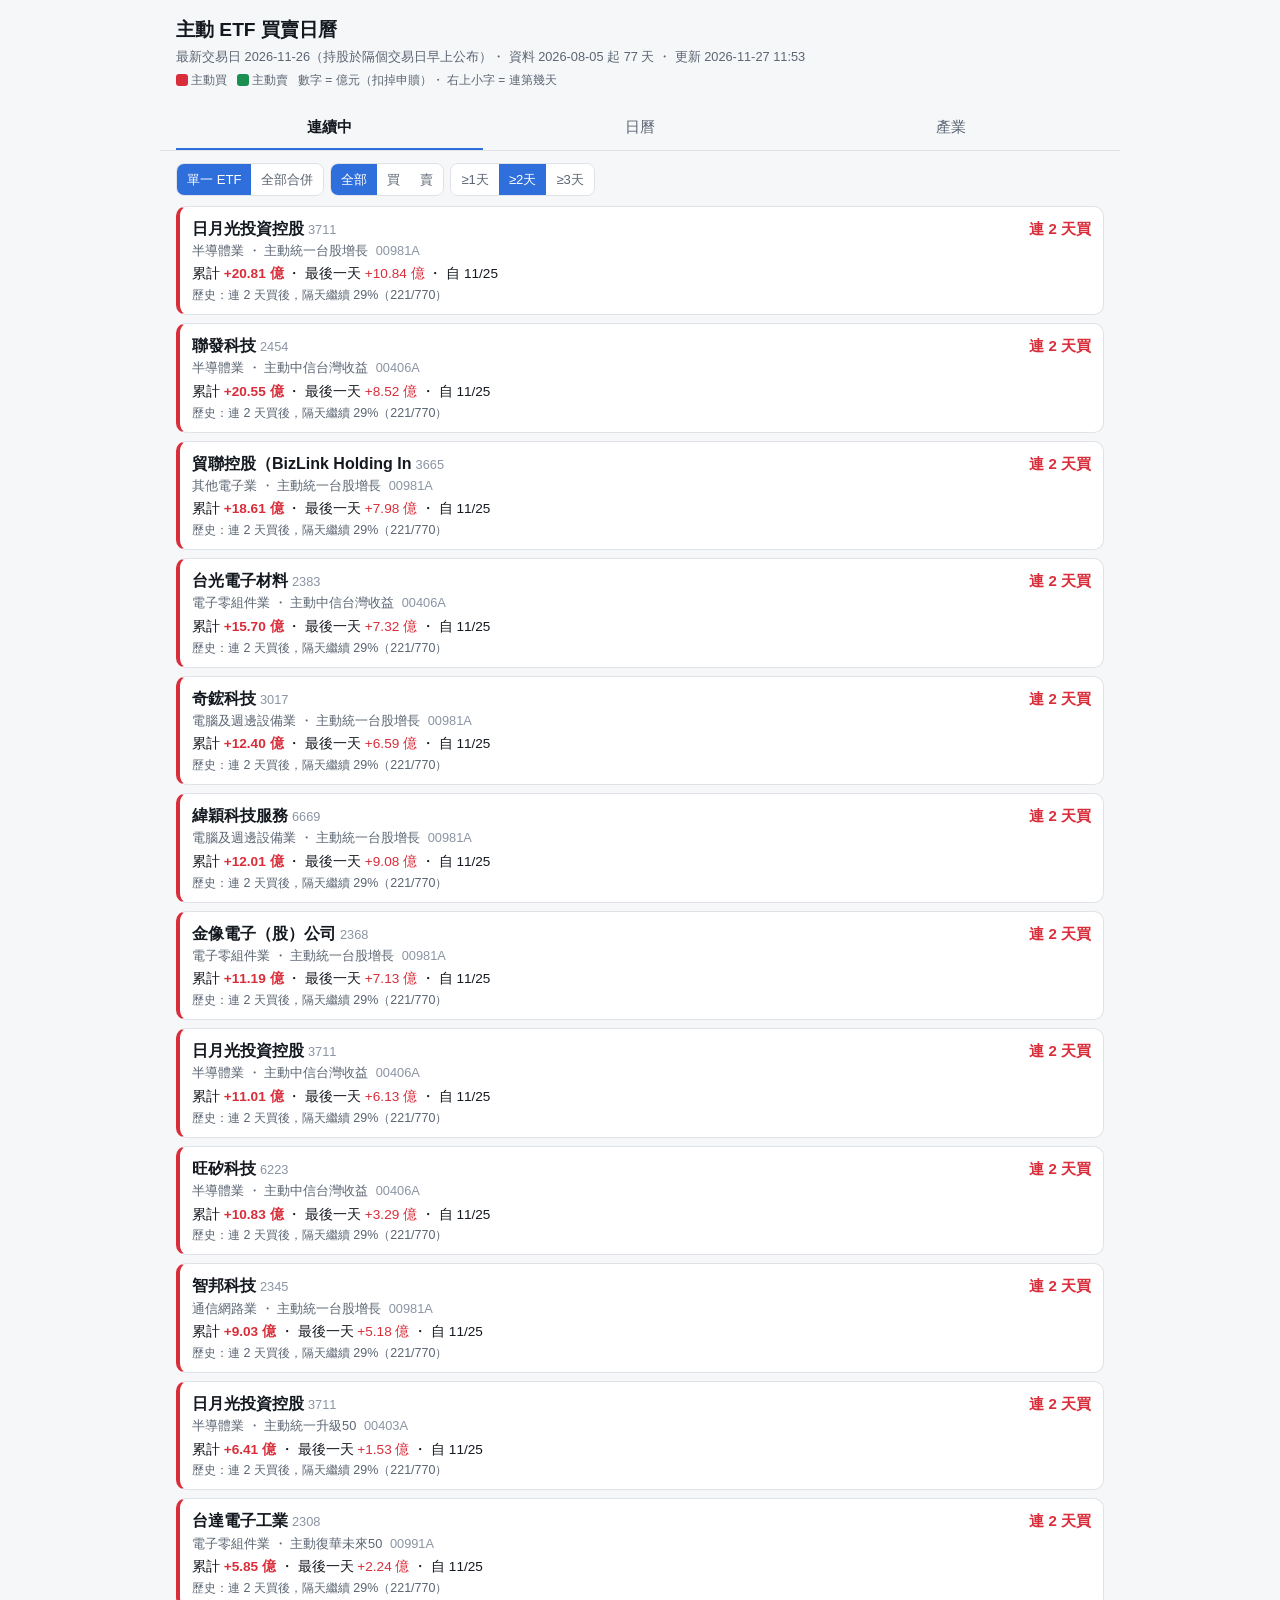
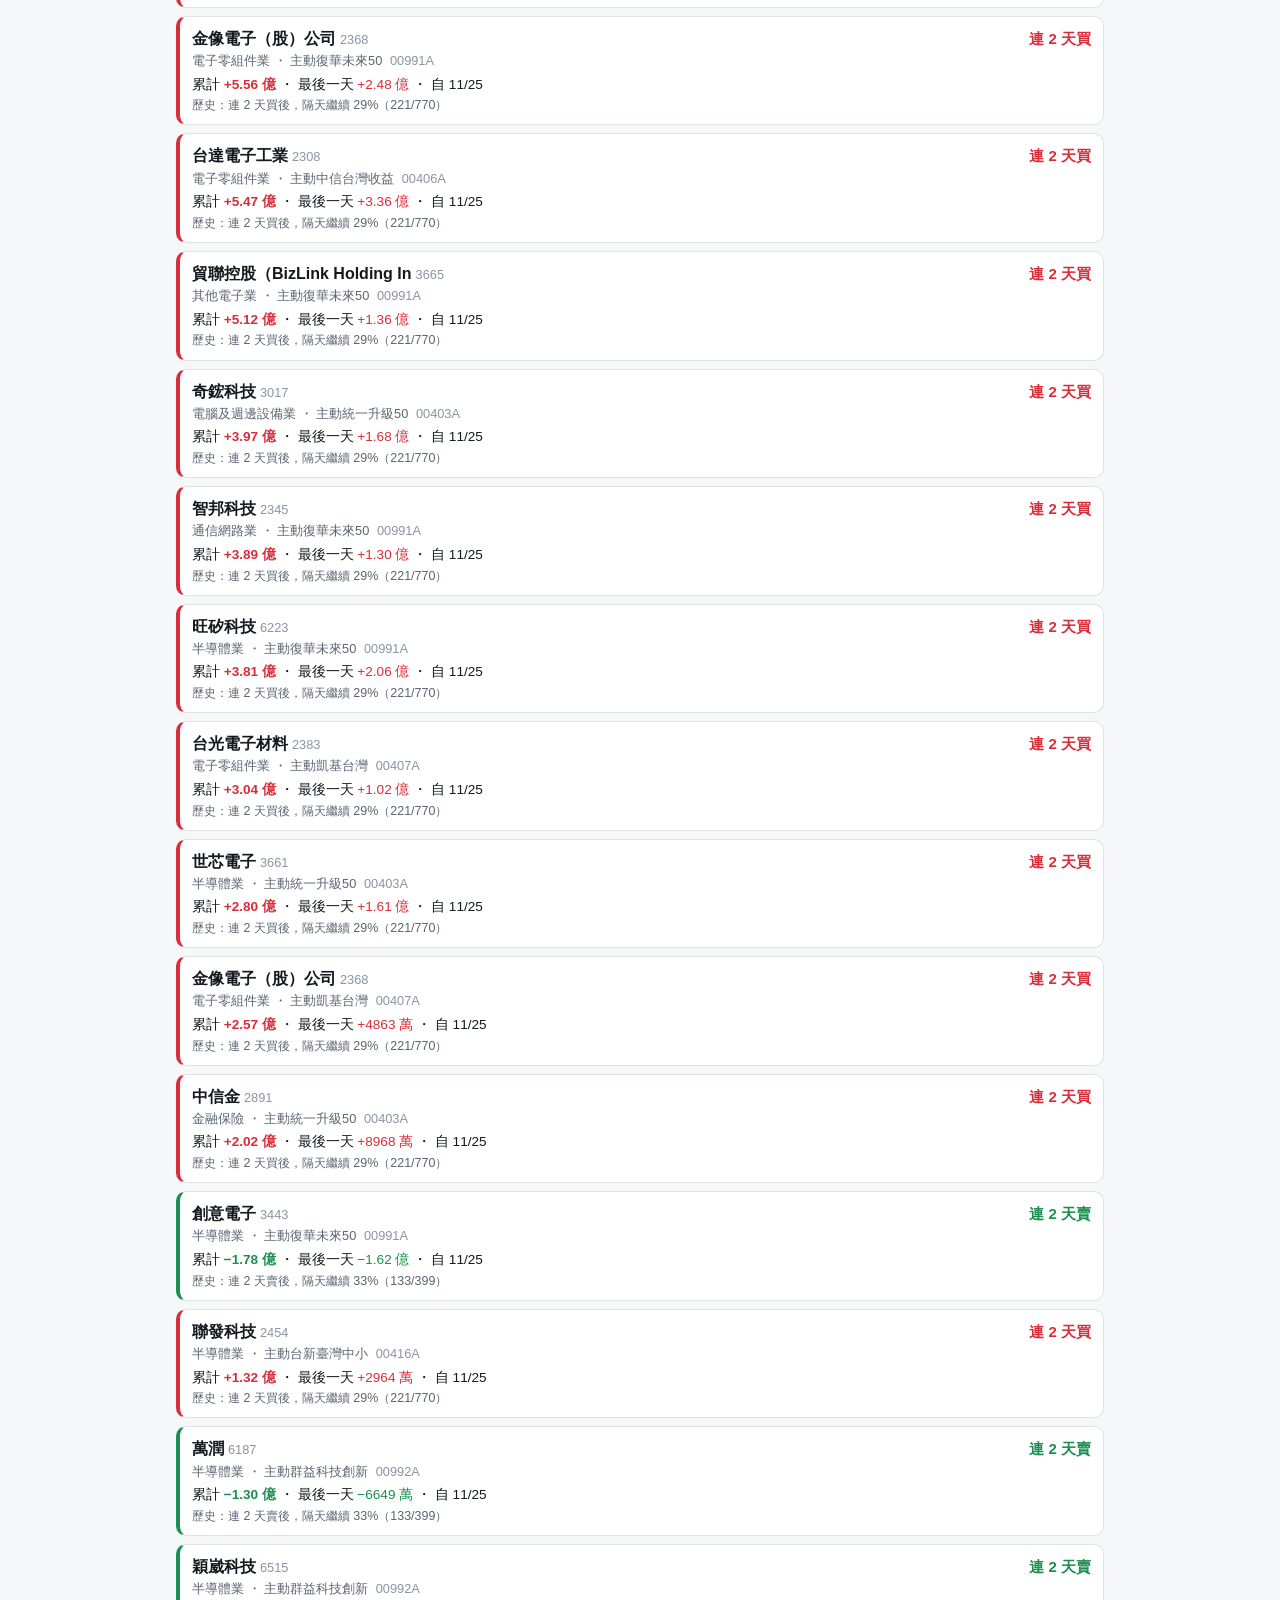
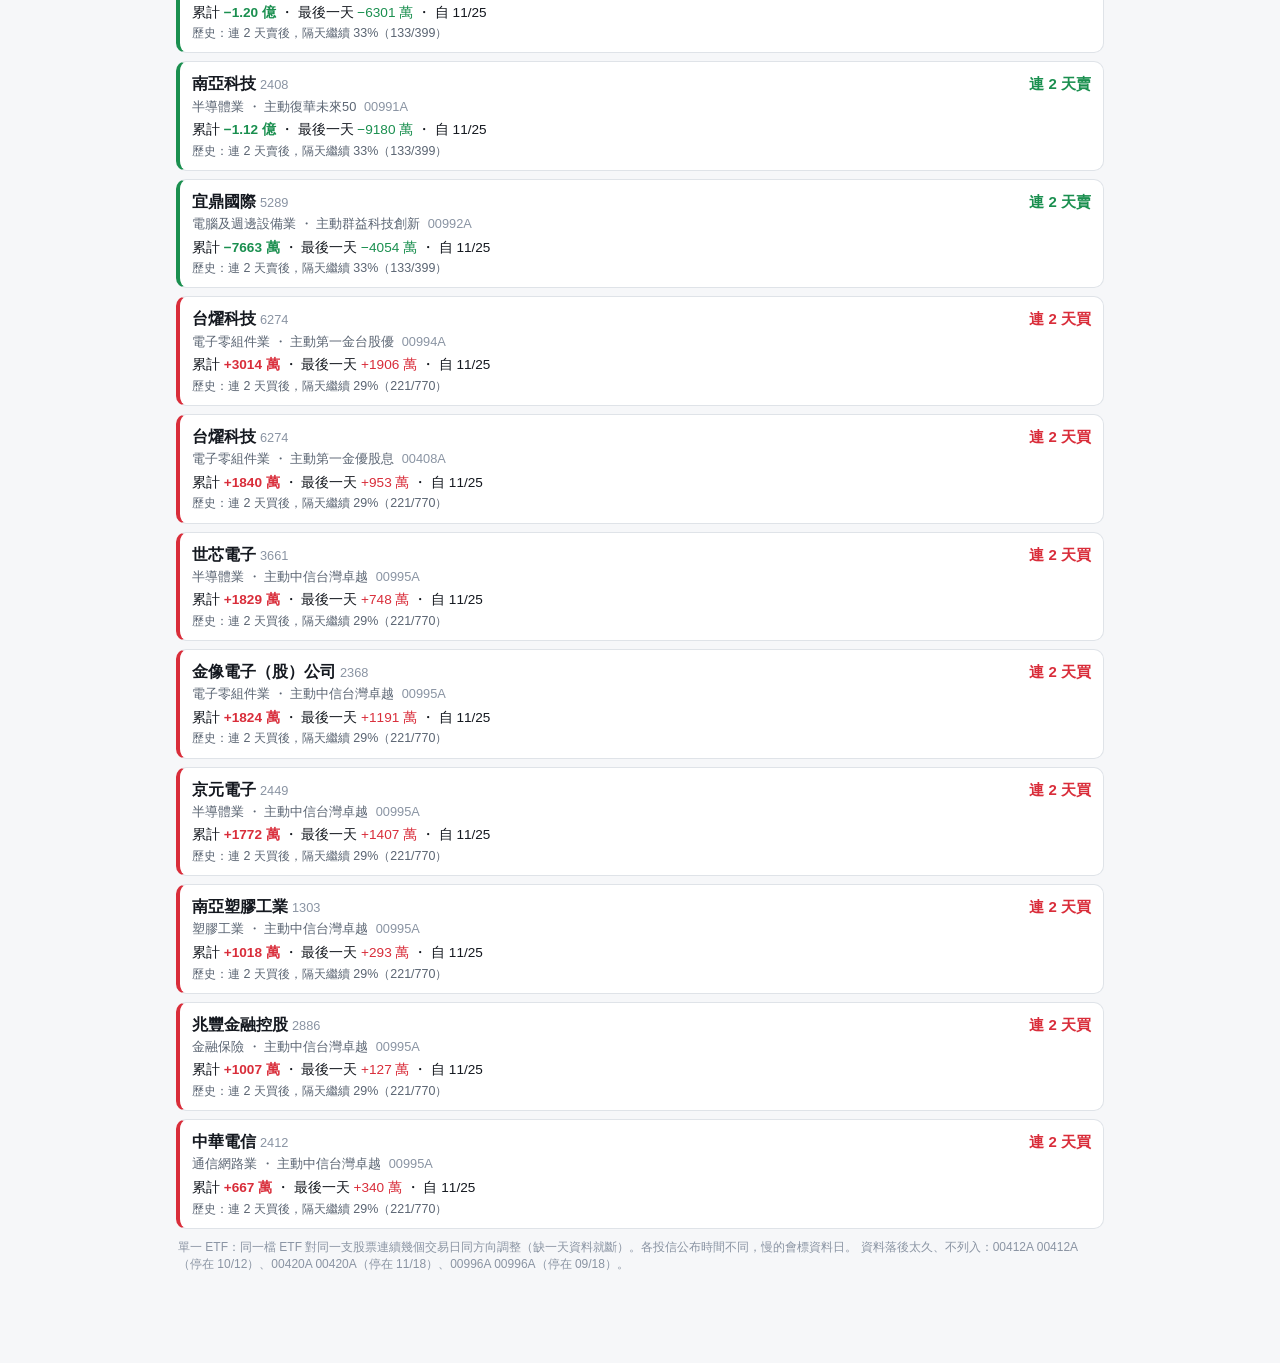
==== commit adfe03c3: "chore(tg): 更新推播狀態與日曆 2026/11/27 11:53" ====
--- a/calendar/index.html
+++ b/calendar/index.html
@@ -108,7 +108,7 @@
 <div id="sheet"><div class="box" id="sheetbox"></div></div>
 
 <script>
-const D = {"built":"2026-11-27 04:47","days":["2026-10-14","2026-10-15","2026-10-16","2026-10-19","2026-10-20","2026-10-21","2026-10-22","2026-10-27","2026-10-28","2026-10-29","2026-10-30","2026-11-02","2026-11-03","2026-11-04","2026-11-05","2026-11-06","2026-11-09","2026-11-10","2026-11-11","2026-11-12","2026-11-13","2026-11-16","2026-11-17","2026-11-18","2026-11-19","2026-11-20","2026-11-23","2026-11-24","2026-11-25","2026-11-26"],"last_day":"2026-11-26","first_day":"2026-08-05","n_days":77,"stale":["00412A","00420A","00996A"],"etfs":{"00400A":{"name":"主動國泰動能高息","issuer":"國泰","latest":"2026-11-26"},"00401A":{"name":"主動摩根台灣鑫收","issuer":"摩根","latest":"2026-11-26"},"00403A":{"name":"主動統一升級50","issuer":"統一","latest":"2026-11-26"},"00404A":{"name":"主動聯博動能50","issuer":"聯博","latest":"2026-11-26"},"00405A":{"name":"主動富邦台灣龍耀","issuer":"富邦","latest":"2026-11-26"},"00406A":{"name":"主動中信台灣收益","issuer":"中信","latest":"2026-11-26"},"00407A":{"name":"主動凱基台灣","issuer":"凱基","latest":"2026-11-26"},"00408A":{"name":"主動第一金優股息","issuer":"第一金","latest":"2026-11-26"},"00410A":{"name":"主動永豐科技趨勢","issuer":"永豐","latest":"2026-11-26"},"00412A":{"name":"00412A","issuer":"","latest":"2026-10-12"},"00413A":{"name":"主動玉山關鍵科技","issuer":"玉山","latest":"2026-11-26"},"00415A":{"name":"主動群益核心50","issuer":"群益","latest":"2026-11-26"},"00416A":{"name":"主動台新臺灣中小","issuer":"台新","latest":"2026-11-26"},"00418A":{"name":"主動復華台灣新星","issuer":"復華","latest":"2026-11-26"},"00420A":{"name":"00420A","issuer":"","latest":"2026-11-18"},"00980A":{"name":"主動野村臺灣優選","issuer":"野村","latest":"2026-11-25"},"00981A":{"name":"主動統一台股增長","issuer":"統一","latest":"2026-11-26"},"00982A":{"name":"主動群益台灣強棒","issuer":"群益","latest":"2026-11-26"},"00984A":{"name":"主動安聯台灣高息","issuer":"安聯","latest":"2026-11-25"},"00985A":{"name":"主動野村台灣50","issuer":"野村","latest":"2026-11-25"},"00987A":{"name":"主動台新優勢成長","issuer":"台新","latest":"2026-11-26"},"00991A":{"name":"主動復華未來50","issuer":"復華","latest":"2026-11-26"},"00992A":{"name":"主動群益科技創新","issuer":"群益","latest":"2026-11-26"},"00993A":{"name":"主動安聯台灣","issuer":"安聯","latest":"2026-11-25"},"00994A":{"name":"主動第一金台股優","issuer":"第一金","latest":"2026-11-26"},"00995A":{"name":"主動中信台灣卓越","issuer":"中信","latest":"2026-11-26"},"00996A":{"name":"00996A","issuer":"","latest":"2026-09-18"},"00999A":{"name":"主動野村臺灣高息","issuer":"野村","latest":"2026-11-25"}},"stocks":{"1101":{"n":"臺灣水泥","ind":"水泥工業","mkt":"twse"},"1215":{"n":"卜蜂","ind":"食品工業","mkt":"twse"},"1216":{"n":"統一企業","ind":"食品工業","mkt":"twse"},"1301":{"n":"台灣塑膠工業","ind":"塑膠工業","mkt":"twse"},"1303":{"n":"南亞塑膠工業","ind":"塑膠工業","mkt":"twse"},"1326":{"n":"台灣化學纖維","ind":"塑膠工業","mkt":"twse"},"1402":{"n":"遠東新世紀","ind":"紡織纖維","mkt":"twse"},"1409":{"n":"新纖","ind":"紡織纖維","mkt":"twse"},"1476":{"n":"儒鴻","ind":"紡織纖維","mkt":"twse"},"1477":{"n":"聚陽實業","ind":"紡織纖維","mkt":"twse"},"1519":{"n":"華城","ind":"電機機械","mkt":"twse"},"1560":{"n":"中國砂輪企業","ind":"電機機械","mkt":"twse"},"1590":{"n":"亞德客國際集團","ind":"電機機械","mkt":"twse"},"1605":{"n":"華新麗華","ind":"電器電纜","mkt":"twse"},"1709":{"n":"和益","ind":"化學工業","mkt":"twse"},"1727":{"n":"臺灣中華化學工業","ind":"化學工業","mkt":"twse"},"1785":{"n":"光洋科","ind":"其他電子類","mkt":"tpex"},"1802":{"n":"台玻","ind":"玻璃陶瓷","mkt":"twse"},"1815":{"n":"富喬","ind":"電子零組件業","mkt":"tpex"},"2006":{"n":"東和鋼鐵","ind":"鋼鐵工業","mkt":"twse"},"2027":{"n":"大成不銹鋼工業","ind":"鋼鐵工業","mkt":"twse"},"2049":{"n":"上銀科技","ind":"電機機械","mkt":"twse"},"2059":{"n":"川湖科技","ind":"電子零組件業","mkt":"twse"},"2301":{"n":"光寶科","ind":"電腦及週邊設備業","mkt":"twse"},"2303":{"n":"聯華電子","ind":"半導體業","mkt":"twse"},"2308":{"n":"台達電子工業","ind":"電子零組件業","mkt":"twse"},"2313":{"n":"華通電腦","ind":"電子零組件業","mkt":"twse"},"2317":{"n":"鴻海精密工業","ind":"其他電子業","mkt":"twse"},"2327":{"n":"國巨*","ind":"電子零組件業","mkt":"twse"},"2330":{"n":"台灣積體電路製造","ind":"半導體業","mkt":"twse"},"2337":{"n":"旺宏","ind":"半導體業","mkt":"twse"},"2344":{"n":"華邦電子","ind":"半導體業","mkt":"twse"},"2345":{"n":"智邦科技","ind":"通信網路業","mkt":"twse"},"2347":{"n":"聯強","ind":"電子通路業","mkt":"twse"},"2351":{"n":"順德","ind":"半導體業","mkt":"twse"},"2357":{"n":"華碩電腦","ind":"電腦及週邊設備業","mkt":"twse"},"2360":{"n":"致茂","ind":"其他電子業","mkt":"twse"},"2368":{"n":"金像電子（股）公司","ind":"電子零組件業","mkt":"twse"},"2376":{"n":"技嘉","ind":"電腦及週邊設備業","mkt":"twse"},"2377":{"n":"微星科技","ind":"電腦及週邊設備業","mkt":"twse"},"2379":{"n":"瑞昱","ind":"半導體業","mkt":"twse"},"2382":{"n":"廣達電腦","ind":"電腦及週邊設備業","mkt":"twse"},"2383":{"n":"台光電子材料","ind":"電子零組件業","mkt":"twse"},"2395":{"n":"研華","ind":"電腦及週邊設備業","mkt":"twse"},"2404":{"n":"漢唐","ind":"其他電子業","mkt":"twse"},"2408":{"n":"南亞科技","ind":"半導體業","mkt":"twse"},"2409":{"n":"友達","ind":"光電業","mkt":"twse"},"2412":{"n":"中華電信","ind":"通信網路業","mkt":"twse"},"2428":{"n":"興勤","ind":"電子零組件業","mkt":"twse"},"2436":{"n":"偉詮電子","ind":"半導體業","mkt":"twse"},"2439":{"n":"美律","ind":"通信網路業","mkt":"twse"},"2441":{"n":"超豐電子","ind":"半導體業","mkt":"twse"},"2449":{"n":"京元電子","ind":"半導體業","mkt":"twse"},"2451":{"n":"創見資訊","ind":"半導體業","mkt":"twse"},"2454":{"n":"聯發科技","ind":"半導體業","mkt":"twse"},"2455":{"n":"全新光電科技","ind":"通信網路業","mkt":"twse"},"2464":{"n":"盟立","ind":"其他電子業","mkt":"twse"},"2466":{"n":"冠西","ind":"光電業","mkt":"twse"},"2467":{"n":"志聖","ind":"電子零組件業","mkt":"twse"},"2476":{"n":"鉅祥","ind":"電子零組件業","mkt":"twse"},"2478":{"n":"大毅","ind":"電子零組件業","mkt":"twse"},"2481":{"n":"強茂","ind":"半導體業","mkt":"twse"},"2486":{"n":"一詮精密工業","ind":"光電業","mkt":"twse"},"2603":{"n":"長榮海運","ind":"航運業","mkt":"twse"},"2606":{"n":"裕  民","ind":"航運業","mkt":"twse"},"2609":{"n":"陽明海運","ind":"航運業","mkt":"twse"},"2610":{"n":"中華航空","ind":"航運業","mkt":"twse"},"2615":{"n":"萬海","ind":"航運業","mkt":"twse"},"2618":{"n":"長榮航空","ind":"航運業","mkt":"twse"},"2634":{"n":"漢翔公司","ind":"航運業","mkt":"twse"},"2637":{"n":"慧洋-KY","ind":"航運業","mkt":"twse"},"2801":{"n":"彰銀","ind":"金融保險","mkt":"twse"},"2851":{"n":"中央再保險股份有限公司","ind":"金融保險","mkt":"twse"},"2855":{"n":"統一證券","ind":"金融保險","mkt":"twse"},"2880":{"n":"華南金融控股","ind":"金融保險","mkt":"twse"},"2881":{"n":"富邦金控","ind":"金融保險","mkt":"twse"},"2882":{"n":"國泰金融","ind":"金融保險","mkt":"twse"},"2883":{"n":"凱基金控","ind":"金融保險","mkt":"twse"},"2884":{"n":"玉山金融控股","ind":"金融保險","mkt":"twse"},"2885":{"n":"元大金融控股","ind":"金融保險","mkt":"twse"},"2886":{"n":"兆豐金融控股","ind":"金融保險","mkt":"twse"},"2887":{"n":"台新新光金融控股","ind":"金融保險","mkt":"twse"},"2890":{"n":"永豐金融控股","ind":"金融保險","mkt":"twse"},"2891":{"n":"中信金","ind":"金融保險","mkt":"twse"},"2892":{"n":"第一金融控股","ind":"金融保險","mkt":"twse"},"3006":{"n":"晶豪","ind":"半導體業","mkt":"twse"},"3008":{"n":"大立光電","ind":"光電業","mkt":"twse"},"3014":{"n":"聯陽半導體股份有限公司","ind":"半導體業","mkt":"twse"},"3017":{"n":"奇鋐科技","ind":"電腦及週邊設備業","mkt":"twse"},"3023":{"n":"信邦","ind":"電子零組件業","mkt":"twse"},"3026":{"n":"禾伸堂企業","ind":"電子零組件業","mkt":"twse"},"3028":{"n":"增你強","ind":"電子通路業","mkt":"twse"},"3034":{"n":"聯詠","ind":"半導體業","mkt":"twse"},"3036":{"n":"文曄科技","ind":"電子通路業","mkt":"twse"},"3037":{"n":"欣興電子","ind":"電子零組件業","mkt":"twse"},"3042":{"n":"晶技","ind":"電子零組件業","mkt":"twse"},"3044":{"n":"健鼎科技","ind":"電子零組件業","mkt":"twse"},"3045":{"n":"台灣大","ind":"通信網路業","mkt":"twse"},"3081":{"n":"聯亞光電工業","ind":"通信網路業","mkt":"tpex"},"3090":{"n":"日電貿","ind":"電子零組件業","mkt":"twse"},"3105":{"n":"穩懋半導體","ind":"半導體業","mkt":"tpex"},"3131":{"n":"弘塑科技","ind":"半導體業","mkt":"tpex"},"3167":{"n":"大量科技","ind":"電機機械","mkt":"twse"},"3189":{"n":"景碩","ind":"半導體業","mkt":"twse"},"3211":{"n":"順達","ind":"電腦及週邊設備業","mkt":"tpex"},"3227":{"n":"原相科技","ind":"半導體業","mkt":"tpex"},"3231":{"n":"緯創資通","ind":"電腦及週邊設備業","mkt":"twse"},"3260":{"n":"威剛","ind":"半導體業","mkt":"tpex"},"3264":{"n":"欣銓科技","ind":"半導體業","mkt":"tpex"},"3265":{"n":"台星科","ind":"半導體業","mkt":"tpex"},"3293":{"n":"鈊象電子","ind":"文化創意業","mkt":"tpex"},"3363":{"n":"上詮","ind":"通信網路業","mkt":"tpex"},"3374":{"n":"精材","ind":"半導體業","mkt":"tpex"},"3376":{"n":"新日興","ind":"電子零組件業","mkt":"twse"},"3406":{"n":"玉晶光","ind":"光電業","mkt":"twse"},"3443":{"n":"創意電子","ind":"半導體業","mkt":"twse"},"3450":{"n":"聯鈞","ind":"半導體業","mkt":"twse"},"3455":{"n":"由田","ind":"光電業","mkt":"tpex"},"3491":{"n":"昇達科技","ind":"通信網路業","mkt":"tpex"},"3529":{"n":"力旺電子","ind":"半導體業","mkt":"tpex"},"3533":{"n":"嘉澤","ind":"電子零組件業","mkt":"twse"},"3583":{"n":"辛耘","ind":"半導體業","mkt":"twse"},"3596":{"n":"智  易","ind":"通信網路業","mkt":"twse"},"3605":{"n":"宏致","ind":"電子零組件業","mkt":"twse"},"3617":{"n":"碩天","ind":"其他電子業","mkt":"twse"},"3653":{"n":"健策精密工業","ind":"電子零組件業","mkt":"twse"},"3661":{"n":"世芯電子","ind":"半導體業","mkt":"twse"},"3665":{"n":"貿聯控股（BizLink Holding In","ind":"其他電子業","mkt":"twse"},"3680":{"n":"家登精密工業","ind":"半導體業","mkt":"tpex"},"3702":{"n":"大聯大控股","ind":"電子通路業","mkt":"twse"},"3706":{"n":"神達控股","ind":"電腦及週邊設備業","mkt":"twse"},"3711":{"n":"日月光投資控股","ind":"半導體業","mkt":"twse"},"3714":{"n":"富采","ind":"光電業","mkt":"twse"},"4441":{"n":"振大環球","ind":"紡織纖維","mkt":"twse"},"4551":{"n":"智伸科技","ind":"汽車工業","mkt":"twse"},"4746":{"n":"台耀化學","ind":"生技醫療業","mkt":"twse"},"4749":{"n":"新應材","ind":"半導體業","mkt":"tpex"},"4770":{"n":"上品綜合工業股份有限公司","ind":"化學工業","mkt":"twse"},"4904":{"n":"遠傳電信","ind":"通信網路業","mkt":"twse"},"4938":{"n":"和碩聯合科技","ind":"電腦及週邊設備業","mkt":"twse"},"4958":{"n":"臻鼎-KY","ind":"電子零組件業","mkt":"twse"},"4961":{"n":"天鈺科技","ind":"半導體業","mkt":"twse"},"4966":{"n":"譜瑞-KY","ind":"半導體業","mkt":"tpex"},"4967":{"n":"十銓","ind":"半導體業","mkt":"twse"},"4979":{"n":"華星光","ind":"通信網路業","mkt":"tpex"},"4991":{"n":"環宇 -KY","ind":"半導體業","mkt":"tpex"},"5274":{"n":"信驊科技","ind":"半導體業","mkt":"tpex"},"5289":{"n":"宜鼎國際","ind":"電腦及週邊設備業","mkt":"tpex"},"5347":{"n":"世界先進","ind":"半導體業","mkt":"tpex"},"5351":{"n":"鈺創","ind":"半導體業","mkt":"tpex"},"5425":{"n":"台半","ind":"半導體業","mkt":"tpex"},"5434":{"n":"崇越科技","ind":"電子通路業","mkt":"twse"},"5483":{"n":"中美晶","ind":"半導體業","mkt":"tpex"},"5534":{"n":"長虹建設","ind":"建材營造","mkt":"twse"},"5536":{"n":"聖暉*","ind":"其他電子類","mkt":"tpex"},"5871":{"n":"中租-KY","ind":"其他","mkt":"twse"},"5876":{"n":"上海商銀","ind":"金融保險","mkt":"twse"},"5904":{"n":"寶雅國際","ind":"居家生活類","mkt":"tpex"},"6121":{"n":"新普科技","ind":"電腦及週邊設備業","mkt":"tpex"},"6139":{"n":"亞翔","ind":"其他電子業","mkt":"twse"},"6147":{"n":"頎邦","ind":"半導體業","mkt":"tpex"},"6187":{"n":"萬潤","ind":"半導體業","mkt":"tpex"},"6196":{"n":"帆宣","ind":"其他電子業","mkt":"twse"},"6197":{"n":"佳必琪","ind":"電子零組件業","mkt":"twse"},"6213":{"n":"聯茂電子","ind":"電子零組件業","mkt":"twse"},"6214":{"n":"精誠資訊","ind":"資訊服務業","mkt":"twse"},"6223":{"n":"旺矽科技","ind":"半導體業","mkt":"tpex"},"6239":{"n":"力成","ind":"半導體業","mkt":"twse"},"6257":{"n":"矽格","ind":"半導體業","mkt":"twse"},"6271":{"n":"同欣電子工業","ind":"半導體業","mkt":"twse"},"6274":{"n":"台燿科技","ind":"電子零組件業","mkt":"tpex"},"6278":{"n":"台表科","ind":"光電業","mkt":"twse"},"6285":{"n":"啟碁科技","ind":"通信網路業","mkt":"twse"},"6415":{"n":"矽力*-KY","ind":"半導體業","mkt":"twse"},"6442":{"n":"光紅建聖","ind":"通信網路業","mkt":"twse"},"6446":{"n":"藥華醫藥","ind":"生技醫療業","mkt":"twse"},"6488":{"n":"環球晶圓","ind":"半導體業","mkt":"tpex"},"6505":{"n":"台塑石化","ind":"油電燃氣業","mkt":"twse"},"6510":{"n":"中華精測科技","ind":"半導體業","mkt":"tpex"},"6515":{"n":"穎崴科技","ind":"半導體業","mkt":"twse"},"6526":{"n":"達發科技股份有限公司","ind":"半導體業","mkt":"twse"},"6531":{"n":"愛普科技","ind":"半導體業","mkt":"twse"},"6584":{"n":"南俊國際","ind":"電子零組件業","mkt":"tpex"},"6640":{"n":"均華","ind":"半導體業","mkt":"tpex"},"6669":{"n":"緯穎科技服務","ind":"電腦及週邊設備業","mkt":"twse"},"6670":{"n":"復盛應用","ind":"運動休閒","mkt":"twse"},"6672":{"n":"騰輝電子-KY","ind":"電子零組件業","mkt":"twse"},"6691":{"n":"洋基工程股份有限公司","ind":"其他電子業","mkt":"twse"},"6715":{"n":"嘉基科技","ind":"電子零組件業","mkt":"twse"},"6770":{"n":"力積電","ind":"半導體業","mkt":"twse"},"6782":{"n":"視陽光學","ind":"生技醫療業","mkt":"twse"},"6805":{"n":"富世達","ind":"電子零組件業","mkt":"twse"},"6831":{"n":"邁科科技","ind":"電腦及週邊設備業","mkt":"twse"},"6957":{"n":"裕慶-KY","ind":"其他","mkt":"twse"},"7722":{"n":"LINEPAY","ind":"數位雲端","mkt":"twse"},"7750":{"n":"新代","ind":"電機機械","mkt":"twse"},"7769":{"n":"鴻勁精密","ind":"半導體業","mkt":"twse"},"7788":{"n":"松川精密","ind":"電子零組件業","mkt":"twse"},"7795":{"n":"長廣精機","ind":"電子零組件業","mkt":"twse"},"7828":{"n":"創新服務","ind":"半導體業","mkt":"tpex"},"7856":{"n":"漢測","ind":"半導體業","mkt":"tpex"},"8016":{"n":"矽創","ind":"半導體業","mkt":"twse"},"8021":{"n":"尖點","ind":"其他電子業","mkt":"twse"},"8028":{"n":"昇陽半導體","ind":"半導體業","mkt":"twse"},"8039":{"n":"台虹科技","ind":"電子零組件業","mkt":"twse"},"8046":{"n":"南亞電路板","ind":"電子零組件業","mkt":"twse"},"8069":{"n":"元太科技工業","ind":"光電業","mkt":"tpex"},"8070":{"n":"長華*","ind":"電子通路業","mkt":"twse"},"8081":{"n":"致新科技","ind":"半導體業","mkt":"twse"},"8150":{"n":"南茂科技","ind":"半導體業","mkt":"twse"},"8210":{"n":"勤誠","ind":"電腦及週邊設備業","mkt":"twse"},"8299":{"n":"群聯電子","ind":"半導體業","mkt":"tpex"},"8358":{"n":"金居","ind":"電子零組件業","mkt":"tpex"},"8464":{"n":"億豐綜合工業","ind":"居家生活","mkt":"twse"},"8996":{"n":"高力熱處理工業","ind":"電機機械","mkt":"twse"},"9933":{"n":"中鼎","ind":"其他","mkt":"twse"},"9939":{"n":"宏全","ind":"其他","mkt":"twse"},"9941":{"n":"裕融企業","ind":"其他","mkt":"twse"},"9958":{"n":"世紀鋼鐵結構","ind":"鋼鐵工業","mkt":"twse"}},"cells_etf":[["00403A","2303",0,-7.103,-1,"adj",-5000,1],["00403A","2481",0,-0.576,-1,"adj",-350,2],["00403A","5274",0,4.9,1,"adj",28,1],["00403A","3443",0,1.237,1,"adj",15,1],["00403A","7769",0,-0.058,-1,"exit",-1,1],["00403A","6274",0,1.387,1,"adj",80,1],["00403A","2454",1,-10.411,-1,"adj",-250,1],["00403A","6274",1,1.948,1,"adj",120,2],["00403A","2383",2,-10.33,-1,"adj",-200,1],["00403A","6805",2,1.8,1,"adj",80,1],["00403A","2368",2,2.739,1,"adj",220,1],["00403A","2313",2,1.963,1,"adj",800,1],["00403A","6805",3,1.401,1,"adj",60,2],["00403A","2368",3,1.5,1,"adj",120,2],["00403A","2454",3,-8.415,-1,"adj",-200,1],["00403A","3443",3,1.957,1,"adj",25,1],["00403A","1560",3,0.945,1,"adj",109,1],["00403A","6274",3,1.631,1,"adj",100,1],["00403A","2303",4,-6.353,-1,"adj",-5000,1],["00403A","6669",4,2.945,1,"adj",153,1],["00403A","2059",4,1.515,1,"adj",15,1],["00403A","1560",4,0.858,1,"adj",100,2],["00403A","3017",4,1.995,1,"adj",60,1],["00403A","1303",5,1.604,1,"adj",500,1],["00403A","2404",5,-0.011,-1,"exit",-1,1],["00403A","3008",5,2.468,1,"adj",40,1],["00403A","5274",5,1.817,1,"adj",11,1],["00403A","1560",5,0.702,1,"adj",80,3],["00403A","2883",5,0.765,1,"entry",2000,1],["00403A","3037",6,2.17,1,"adj",200,1],["00403A","3653",6,-6.98,-1,"adj",-115,1],["00403A","2303",7,-4.899,-1,"adj",-4000,1],["00403A","3711",7,2.597,1,"adj",399,1],["00403A","5274",7,2.242,1,"adj",14,1],["00403A","2883",7,0.77,1,"adj",2000,1],["00403A","3017",7,1.722,1,"adj",55,1],["00403A","3583",8,-0.473,-1,"adj",-77,1],["00403A","3711",8,3.475,1,"adj",500,2],["00403A","2454",8,1.27,1,"adj",30,1],["00403A","2308",8,-3.749,-1,"adj",-242,1],["00403A","3443",8,2.452,1,"adj",30,1],["00403A","1560",8,0.639,1,"adj",70,1],["00403A","2303",9,-6.939,-1,"adj",-5999,1],["00403A","3583",9,-0.436,-1,"adj",-73,2],["00403A","3711",9,2.732,1,"adj",400,3],["00403A","2368",9,1.226,1,"adj",110,1],["00403A","5274",9,1.698,1,"adj",10,1],["00403A","2308",9,-3.923,-1,"adj",-265,2],["00403A","3583",10,-0.395,-1,"adj",-70,3],["00403A","3711",10,2.004,1,"adj",300,4],["00403A","2308",10,-2.98,-1,"adj",-223,3],["00403A","1560",10,0.607,1,"adj",70,1],["00403A","6442",11,-0.381,-1,"adj",-30,1],["00403A","3653",11,1.896,1,"adj",30,1],["00403A","3711",11,2.022,1,"adj",300,5],["00403A","2368",11,1.06,1,"adj",100,1],["00403A","2345",11,-2.164,-1,"adj",-134,1],["00403A","2454",11,1.985,1,"adj",50,1],["00403A","6442",12,-0.74,-1,"adj",-65,2],["00403A","2059",12,0.924,1,"adj",10,1],["00403A","2345",12,-3.08,-1,"adj",-206,2],["00403A","2454",13,1.485,1,"adj",40,1],["00403A","3211",13,-0.405,-1,"adj",-150,1],["00403A","3711",14,0.858,1,"adj",150,1],["00403A","2882",14,1.12,1,"adj",1000,1],["00403A","1303",14,0.996,1,"adj",400,1],["00403A","2454",14,1.729,1,"adj",50,2],["00403A","3211",14,-0.379,-1,"adj",-150,2],["00403A","1303",15,0.958,1,"adj",400,2],["00403A","2454",15,1.695,1,"adj",50,3],["00403A","1560",15,0.537,1,"adj",80,1],["00403A","3211",15,-0.838,-1,"adj",-360,3],["00403A","6274",15,-1.087,-1,"adj",-120,1],["00403A","3044",16,1.332,1,"entry",300,1],["00403A","1560",16,0.213,1,"adj",29,2],["00403A","2360",16,-0.012,-1,"exit",-1,1],["00403A","3044",17,0.711,1,"adj",150,2],["00403A","3711",17,2.904,1,"adj",480,1],["00403A","1303",17,2.312,1,"adj",800,1],["00403A","6669",17,1.009,1,"adj",60,1],["00403A","2454",17,3.064,1,"adj",80,1],["00403A","1560",17,0.537,1,"adj",71,3],["00403A","6274",17,-2.259,-1,"adj",-230,1],["00403A","3017",17,2.233,1,"adj",80,1],["00403A","6805",18,1.23,1,"adj",60,1],["00403A","1303",18,3.13,1,"adj",1000,2],["00403A","3443",18,1.34,1,"adj",17,1],["00403A","6274",18,-3.18,-1,"adj",-300,2],["00403A","3017",18,1.519,1,"adj",50,2],["00403A","6515",19,1.192,1,"entry",30,1],["00403A","2454",19,1.925,1,"adj",50,1],["00403A","3443",19,1.808,1,"adj",23,2],["00403A","2344",19,-0.001,-1,"exit",-1,1],["00403A","6274",19,-1.434,-1,"adj",-150,3],["00403A","6515",20,2.469,1,"adj",60,2],["00403A","3711",20,1.914,1,"adj",320,1],["00403A","3443",20,2.583,1,"adj",30,3],["00403A","6274",20,-6.818,-1,"adj",-700,4],["00403A","3017",20,1.52,1,"adj",50,1],["00403A","2882",21,1.1,1,"adj",1000,1],["00403A","2301",21,-0.106,-1,"adj",-50,1],["00403A","3211",21,-0.725,-1,"adj",-310,1],["00403A","6274",21,-1.315,-1,"adj",-150,5],["00403A","3583",22,-0.433,-1,"adj",-100,1],["00403A","2882",22,0.888,1,"adj",800,2],["00403A","1303",22,1.307,1,"adj",500,1],["00403A","2454",22,1.537,1,"adj",40,1],["00403A","3661",22,1.797,1,"entry",50,1],["00403A","3211",22,-1.486,-1,"adj",-680,2],["00403A","6274",22,-1.975,-1,"adj",-250,6],["00403A","2379",23,0.734,1,"entry",100,1],["00403A","3711",23,2.466,1,"adj",450,1],["00403A","2481",23,-0.073,-1,"adj",-70,1],["00403A","3661",23,0.83,1,"adj",21,2],["00403A","3211",23,-0.765,-1,"exit",-350,3],["00403A","6274",23,-3.84,-1,"exit",-500,7],["00403A","2481",24,-0.26,-1,"adj",-279,2],["00403A","3661",24,1.765,1,"adj",49,3],["00403A","3583",25,-0.595,-1,"adj",-162,1],["00403A","2059",25,-1.337,-1,"adj",-25,1],["00403A","2301",25,-0.438,-1,"adj",-249,1],["00403A","3583",26,-0.608,-1,"adj",-159,2],["00403A","6442",26,-0.223,-1,"adj",-25,1],["00403A","3189",26,-1.169,-1,"adj",-250,1],["00403A","6488",26,-0.276,-1,"adj",-60,1],["00403A","3661",26,0.498,1,"adj",14,1],["00403A","3443",26,1.024,1,"adj",20,1],["00403A","2330",27,4.728,1,"adj",212,1],["00403A","3583",28,-0.29,-1,"adj",-89,1],["00403A","3711",28,4.88,1,"adj",1000,1],["00403A","2891",28,1.119,1,"entry",1700,1],["00403A","3661",28,1.189,1,"adj",33,1],["00403A","3017",28,2.291,1,"adj",90,1],["00403A","3583",29,-0.228,-1,"exit",-70,2],["00403A","3711",29,1.533,1,"adj",300,2],["00403A","2368",29,0.893,1,"adj",90,1],["00403A","2891",29,0.897,1,"adj",1300,2],["00403A","3661",29,1.607,1,"adj",43,2],["00403A","3450",29,-0.586,-1,"adj",-200,1],["00403A","2360",29,1.278,1,"entry",120,1],["00403A","3017",29,1.676,1,"adj",60,2],["00405A","6526",7,-1.071,-1,"adj",-145,1],["00405A","6805",7,-1.575,-1,"adj",-70,1],["00405A","3443",7,-7.426,-1,"adj",-100,1],["00405A","3017",7,-4.695,-1,"adj",-150,1],["00405A","5274",8,2.075,1,"adj",12,1],["00405A","6415",9,1.31,1,"entry",250,1],["00405A","3037",12,-4.51,-1,"adj",-500,1],["00405A","6805",12,-2.16,-1,"adj",-100,1],["00405A","6510",12,-0.026,-1,"exit",-1,1],["00405A","3711",15,2.635,1,"adj",500,1],["00405A","2454",15,1.898,1,"adj",56,1],["00405A","2330",17,7.084,1,"adj",310,1],["00405A","8996",22,1.17,1,"adj",100,1],["00405A","5274",22,1.185,1,"adj",12,1],["00405A","6415",22,1.42,1,"adj",400,1],["00405A","3017",23,4.074,1,"adj",150,1],["00405A","8996",23,1.135,1,"adj",100,2],["00405A","3711",23,1.808,1,"adj",330,1],["00405A","2330",23,2.175,1,"adj",100,1],["00405A","6415",23,1.336,1,"adj",400,2],["00405A","3653",26,-3.683,-1,"adj",-100,1],["00405A","6278",26,-0.016,-1,"exit",-10,1],["00405A","6515",26,-0.674,-1,"exit",-23,1],["00405A","2330",26,1.624,1,"adj",80,1],["00405A","3189",26,-0.234,-1,"exit",-50,1],["00405A","6531",26,-3.09,-1,"adj",-600,1],["00405A","6223",26,-3.044,-1,"adj",-80,1],["00405A","3605",26,-0.009,-1,"exit",-10,1],["00405A","3017",28,2.036,1,"adj",80,1],["00405A","3711",28,1.708,1,"adj",350,1],["00405A","2330",28,2.15,1,"adj",100,1],["00405A","3661",28,1.802,1,"adj",50,1],["00405A","8028",29,-0.001,-1,"exit",-1,1],["00405A","6531",29,-2.292,-1,"exit",-430,1],["00405A","8021",29,-0.027,-1,"exit",-10,1],["00405A","7769",29,-1.888,-1,"adj",-60,1],["00405A","3450",29,-0.015,-1,"exit",-5,1],["00405A","3533",29,0.315,1,"adj",20,1],["00406A","2303",0,1.421,1,"adj",1000,1],["00406A","3037",0,2.134,1,"adj",180,4],["00406A","4958",0,1.361,1,"adj",240,2],["00406A","2383",0,4.416,1,"adj",80,3],["00406A","2330",0,2.615,1,"adj",105,2],["00406A","3008",0,2.683,1,"adj",39,1],["00406A","2345",0,3.649,1,"adj",178,2],["00406A","2454",0,3.58,1,"adj",80,4],["00406A","2308",0,1.248,1,"adj",70,1],["00406A","8046",0,1.43,1,"adj",100,3],["00406A","6223",0,2.354,1,"adj",40,1],["00406A","3661",0,1.185,1,"adj",30,3],["00406A","3443",0,0.824,1,"adj",10,5],["00406A","3017",0,1.757,1,"adj",53,3],["00406A","2303",1,1.736,1,"adj",1300,2],["00406A","3037",1,5.482,1,"adj",510,5],["00406A","4958",1,1.142,1,"adj",220,3],["00406A","3653",1,4.735,1,"adj",70,1],["00406A","2383",1,12.288,1,"adj",240,4],["00406A","3711",1,3.365,1,"adj",500,1],["00406A","2481",1,1.388,1,"adj",900,1],["00406A","1303",1,3.148,1,"adj",1000,1],["00406A","2368",1,1.785,1,"adj",150,1],["00406A","2330",1,10.492,1,"adj",430,3],["00406A","6669",1,3.048,1,"adj",160,1],["00406A","3189",1,2.545,1,"adj",260,1],["00406A","3008",1,2.51,1,"adj",38,2],["00406A","5274",1,1.913,1,"adj",12,1],["00406A","2345",1,4.485,1,"adj",230,3],["00406A","2454",1,5.622,1,"adj",135,5],["00406A","2308",1,3.257,1,"adj",200,2],["00406A","8046",1,3.484,1,"adj",259,4],["00406A","6223",1,2.279,1,"adj",43,2],["00406A","3661",1,1.832,1,"adj",50,4],["00406A","6715",1,2.407,1,"adj",450,1],["00406A","4938",1,3.57,1,"entry",3600,1],["00406A","3443",1,2.301,1,"adj",30,6],["00406A","2327",1,4.58,1,"adj",800,1],["00406A","6147",1,0.869,1,"adj",400,1],["00406A","2360",1,2.632,1,"adj",130,1],["00406A","3017",1,5.862,1,"adj",190,4],["00406A","2303",2,1.33,1,"adj",1000,3],["00406A","3037",2,5.995,1,"adj",550,6],["00406A","3653",2,1.346,1,"adj",20,2],["00406A","1326",2,1.577,1,"adj",2000,1],["00406A","2383",2,6.611,1,"adj",128,5],["00406A","3711",2,1.61,1,"adj",240,2],["00406A","2481",2,1.268,1,"adj",800,2],["00406A","1303",2,4.605,1,"adj",1500,2],["00406A","2368",2,2.49,1,"adj",200,2],["00406A","3189",2,3.5,1,"adj",350,2],["00406A","3008",2,8.64,1,"adj",135,3],["00406A","5274",2,1.648,1,"adj",10,2],["00406A","2345",2,3.604,1,"adj",182,4],["00406A","2454",2,4.038,1,"adj",95,6],["00406A","2308",2,3.271,1,"adj",200,3],["00406A","8046",2,1.761,1,"adj",130,5],["00406A","6223",2,3.019,1,"adj",58,3],["00406A","6715",2,2.175,1,"adj",435,2],["00406A","4938",2,1.022,1,"adj",1000,2],["00406A","3443",2,2.244,1,"adj",30,7],["00406A","2327",2,2.552,1,"adj",450,2],["00406A","6147",2,1.232,1,"adj",600,2],["00406A","2360",2,2.0,1,"adj",100,2],["00406A","2303",3,1.314,1,"adj",1000,4],["00406A","3037",3,3.919,1,"adj",350,7],["00406A","4958",3,1.121,1,"adj",205,1],["00406A","3653",3,3.28,1,"adj",50,3],["00406A","1326",3,1.128,1,"adj",1500,2],["00406A","2383",3,2.561,1,"adj",50,6],["00406A","6515",3,-0.31,-1,"adj",-6,1],["00406A","3264",3,1.288,1,"adj",500,1],["00406A","1303",3,1.881,1,"adj",620,3],["00406A","2368",3,2.125,1,"adj",170,3],["00406A","2330",3,15.972,1,"adj",660,1],["00406A","3189",3,2.948,1,"adj",300,3],["00406A","2059",3,1.291,1,"adj",13,1],["00406A","2449",3,1.315,1,"adj",500,1],["00406A","5274",3,1.278,1,"adj",8,3],["00406A","2345",3,1.764,1,"adj",88,5],["00406A","2454",3,5.049,1,"adj",120,7],["00406A","8046",3,1.38,1,"adj",100,6],["00406A","6223",3,2.617,1,"adj",50,4],["00406A","3661",3,1.112,1,"adj",30,1],["00406A","4938",3,0.41,1,"adj",400,3],["00406A","2327",3,1.869,1,"adj",350,3],["00406A","2344",3,-0.934,-1,"adj",-600,1],["00406A","6274",3,4.242,1,"adj",260,1],["00406A","3017",3,5.477,1,"adj",165,1],["00406A","3037",4,1.793,1,"adj",170,8],["00406A","3264",4,1.236,1,"adj",500,2],["00406A","2368",4,1.777,1,"adj",150,4],["00406A","6223",4,1.764,1,"adj",36,5],["00406A","3443",4,1.394,1,"adj",18,1],["00406A","6147",4,1.234,1,"adj",600,1],["00406A","6274",4,1.24,1,"adj",80,2],["00406A","3037",5,2.53,1,"adj",230,9],["00406A","4958",5,1.734,1,"adj",300,1],["00406A","3653",5,3.921,1,"adj",60,1],["00406A","1326",5,0.153,1,"adj",200,1],["00406A","2383",5,2.495,1,"adj",50,1],["00406A","1303",5,2.566,1,"adj",800,1],["00406A","2368",5,3.585,1,"adj",300,5],["00406A","2059",5,2.016,1,"adj",20,1],["00406A","2449",5,1.67,1,"adj",600,1],["00406A","2308",5,1.627,1,"adj",100,1],["00406A","8046",5,1.742,1,"adj",130,1],["00406A","3661",5,1.113,1,"adj",30,1],["00406A","6715",5,0.469,1,"adj",98,1],["00406A","4938",5,1.049,1,"adj",1000,1],["00406A","3443",5,0.96,1,"adj",12,2],["00406A","2327",5,1.897,1,"adj",350,1],["00406A","3231",5,4.095,1,"entry",2100,1],["00406A","6139",5,-0.474,-1,"exit",-72,1],["00406A","3017",5,3.298,1,"adj",102,1],["00406A","3037",6,2.17,1,"adj",200,10],["00406A","3653",6,3.035,1,"adj",50,2],["00406A","1326",6,0.437,1,"adj",600,2],["00406A","2383",6,1.521,1,"adj",30,2],["00406A","3711",6,1.308,1,"adj",200,1],["00406A","3264",6,1.479,1,"adj",600,1],["00406A","6805",6,3.386,1,"adj",145,1],["00406A","1303",6,3.011,1,"adj",1000,2],["00406A","2368",6,2.23,1,"adj",200,6],["00406A","6213",6,3.884,1,"adj",500,1],["00406A","2330",6,5.962,1,"adj",250,1],["00406A","3189",6,1.972,1,"adj",200,1],["00406A","2059",6,2.146,1,"adj",22,2],["00406A","5274",6,1.121,1,"adj",7,1],["00406A","2454",6,3.209,1,"adj",80,1],["00406A","2308",6,1.249,1,"adj",80,2],["00406A","8046",6,2.53,1,"adj",200,2],["00406A","6223",6,2.689,1,"adj",55,1],["00406A","6715",6,1.558,1,"adj",324,2],["00406A","3443",6,0.91,1,"adj",12,3],["00406A","3017",6,3.46,1,"adj",110,2],["00406A","2303",7,1.47,1,"adj",1200,1],["00406A","3037",7,8.48,1,"adj",800,11],["00406A","4958",7,2.6,1,"adj",500,1],["00406A","3653",7,8.79,1,"adj",150,3],["00406A","6278",7,3.984,1,"entry",1430,1],["00406A","1326",7,1.492,1,"adj",2000,3],["00406A","2383",7,3.325,1,"adj",70,3],["00406A","3131",7,-0.484,-1,"exit",-24,1],["00406A","3711",7,2.278,1,"adj",350,2],["00406A","3081",7,3.075,1,"adj",123,1],["00406A","6805",7,2.475,1,"adj",110,2],["00406A","1303",7,4.466,1,"adj",1500,3],["00406A","2368",7,4.428,1,"adj",410,7],["00406A","2330",7,9.84,1,"adj",410,2],["00406A","3189",7,2.823,1,"adj",300,2],["00406A","2059",7,2.158,1,"adj",22,3],["00406A","1815",7,4.192,1,"entry",3200,1],["00406A","5274",7,1.121,1,"adj",7,2],["00406A","2454",7,7.13,1,"adj",180,2],["00406A","8046",7,5.396,1,"adj",430,3],["00406A","6223",7,5.748,1,"adj",120,2],["00406A","3661",7,1.747,1,"adj",50,1],["00406A","3443",7,3.713,1,"adj",50,4],["00406A","2327",7,1.98,1,"adj",380,1],["00406A","6147",7,2.061,1,"adj",1000,1],["00406A","3231",7,1.333,1,"adj",700,1],["00406A","3017",7,7.043,1,"adj",225,3],["00406A","3037",8,3.52,1,"adj",320,12],["00406A","2383",8,1.507,1,"adj",30,4],["00406A","1303",8,1.754,1,"adj",550,4],["00406A","2368",8,0.557,1,"adj",47,8],["00406A","2330",8,2.91,1,"adj",120,3],["00406A","8046",8,1.56,1,"adj",120,4],["00406A","4938",8,1.088,1,"adj",1000,1],["00406A","3017",8,2.57,1,"adj",80,4],["00406A","3037",9,3.12,1,"adj",300,13],["00406A","3653",9,3.843,1,"adj",60,1],["00406A","3260",9,-0.03,-1,"exit",-8,1],["00406A","8996",9,3.862,1,"adj",250,1],["00406A","3081",9,3.862,1,"adj",150,1],["00406A","1303",9,1.873,1,"adj",600,5],["00406A","2368",9,3.345,1,"adj",300,9],["00406A","2330",9,3.864,1,"adj",160,4],["00406A","3189",9,1.438,1,"adj",150,1],["00406A","3008",9,2.5,1,"adj",43,1],["00406A","2059",9,4.742,1,"adj",48,1],["00406A","2454",9,5.462,1,"adj",135,1],["00406A","6223",9,1.355,1,"adj",28,1],["00406A","3661",9,1.104,1,"adj",30,1],["00406A","3443",9,2.675,1,"adj",35,1],["00406A","6147",9,1.246,1,"adj",600,1],["00406A","3037",10,4.154,1,"adj",420,14],["00406A","4958",10,1.361,1,"adj",280,1],["00406A","3653",10,3.157,1,"adj",50,2],["00406A","3167",10,2.838,1,"adj",300,1],["00406A","1326",10,1.528,1,"adj",2100,1],["00406A","2383",10,8.415,1,"adj",180,1],["00406A","6515",10,-1.369,-1,"adj",-30,1],["00406A","8996",10,2.152,1,"adj",150,2],["00406A","3711",10,2.004,1,"adj",300,1],["00406A","3081",10,4.74,1,"adj",200,2],["00406A","6805",10,3.864,1,"adj",162,1],["00406A","1303",10,2.368,1,"adj",800,6],["00406A","2368",10,3.06,1,"adj",300,10],["00406A","3105",10,4.624,1,"adj",800,1],["00406A","2330",10,4.977,1,"adj",210,5],["00406A","1815",10,1.897,1,"adj",1500,1],["00406A","6446",10,5.123,1,"entry",430,1],["00406A","2454",10,5.596,1,"adj",143,2],["00406A","8046",10,2.677,1,"adj",225,1],["00406A","6223",10,1.844,1,"adj",40,2],["00406A","6715",10,1.297,1,"adj",280,1],["00406A","2327",10,2.509,1,"adj",500,1],["00406A","6274",10,10.12,1,"adj",800,1],["00406A","3017",10,2.476,1,"adj",80,1],["00406A","3037",11,1.994,1,"adj",200,15],["00406A","3711",11,1.348,1,"adj",200,2],["00406A","3081",11,2.898,1,"adj",120,3],["00406A","2887",11,3.624,1,"entry",8700,1],["00406A","2330",11,6.757,1,"adj",290,6],["00406A","2881",11,5.098,1,"entry",3200,1],["00406A","2454",11,6.55,1,"adj",165,3],["00406A","2884",11,2.886,1,"entry",6000,1],["00406A","3653",11,3.792,1,"adj",60,3],["00406A","2886",11,0.284,1,"adj",530,1],["00406A","2890",11,2.847,1,"entry",6200,1],["00406A","2882",11,4.715,1,"entry",4065,1],["00406A","6805",11,1.175,1,"adj",50,2],["00406A","2885",11,0.895,1,"adj",1250,1],["00406A","6274",11,3.63,1,"adj",300,2],["00406A","2884",12,1.445,1,"adj",3000,2],["00406A","3037",12,2.706,1,"adj",300,16],["00406A","3653",12,2.897,1,"adj",48,4],["00406A","2383",12,3.076,1,"adj",70,1],["00406A","6515",12,-0.734,-1,"exit",-18,1],["00406A","8996",12,2.72,1,"adj",200,1],["00406A","3711",12,1.848,1,"adj",300,3],["00406A","3081",12,2.827,1,"adj",130,4],["00406A","2882",12,2.826,1,"adj",2500,2],["00406A","2887",12,1.551,1,"adj",3760,2],["00406A","6805",12,1.015,1,"adj",47,3],["00406A","1303",12,2.168,1,"adj",800,1],["00406A","2368",12,2.91,1,"adj",300,1],["00406A","2881",12,4.616,1,"adj",3000,2],["00406A","1815",12,1.31,1,"adj",1000,1],["00406A","2454",12,2.939,1,"adj",80,4],["00406A","8046",12,2.889,1,"adj",270,1],["00406A","6223",12,2.514,1,"adj",60,1],["00406A","3363",12,-1.616,-1,"exit",-389,1],["00406A","6274",12,3.488,1,"adj",320,3],["00406A","3017",12,2.935,1,"adj",100,1],["00406A","2303",16,1.161,1,"adj",1200,1],["00406A","3037",16,12.869,1,"adj",1700,1],["00406A","3653",16,10.932,1,"adj",194,1],["00406A","2886",16,4.752,1,"adj",9000,1],["00406A","2383",16,13.024,1,"adj",320,1],["00406A","2890",16,1.725,1,"adj",4100,1],["00406A","3711",16,6.227,1,"adj",1110,1],["00406A","3665",16,3.649,1,"adj",257,1],["00406A","2882",16,2.223,1,"adj",2000,1],["00406A","2887",16,1.718,1,"adj",4300,1],["00406A","6805",16,3.71,1,"adj",200,1],["00406A","1303",16,1.578,1,"adj",600,1],["00406A","2368",16,5.364,1,"adj",600,1],["00406A","3105",16,2.679,1,"adj",600,1],["00406A","2330",16,7.711,1,"adj",345,1],["00406A","3189",16,3.519,1,"adj",510,1],["00406A","2059",16,9.452,1,"adj",118,1],["00406A","2885",16,0.903,1,"adj",1300,1],["00406A","5274",16,0.936,1,"adj",8,1],["00406A","6446",16,3.424,1,"adj",250,1],["00406A","2454",16,7.711,1,"adj",207,1],["00406A","2308",16,2.32,1,"adj",200,1],["00406A","8046",16,11.009,1,"adj",1180,1],["00406A","6223",16,4.409,1,"adj",119,1],["00406A","6715",16,1.89,1,"adj",505,1],["00406A","3443",16,2.682,1,"adj",40,1],["00406A","2344",16,-0.48,-1,"adj",-363,1],["00406A","6274",16,2.694,1,"adj",280,1],["00406A","3017",16,18.034,1,"adj",710,1],["00406A","2303",17,2.01,1,"adj",2000,2],["00406A","3653",17,3.474,1,"adj",60,2],["00406A","2383",17,2.619,1,"adj",60,2],["00406A","2481",17,0.37,1,"adj",300,1],["00406A","2330",17,9.14,1,"adj",400,2],["00406A","1815",17,1.664,1,"adj",1300,1],["00406A","2345",17,0.649,1,"adj",42,1],["00406A","2454",17,2.298,1,"adj",60,2],["00406A","1727",17,0.607,1,"entry",750,1],["00406A","1303",19,2.965,1,"adj",1012,1],["00406A","2885",19,2.409,1,"adj",3351,1],["00406A","6488",19,-2.314,-1,"exit",-372,1],["00406A","3529",19,-1.655,-1,"exit",-75,1],["00406A","7769",19,-1.682,-1,"exit",-41,1],["00406A","3450",19,-1.12,-1,"exit",-315,1],["00406A","2360",19,-0.412,-1,"adj",-29,1],["00406A","6446",20,3.073,1,"adj",223,1],["00406A","2360",20,-8.764,-1,"exit",-626,2],["00406A","2884",21,4.113,1,"adj",8036,1],["00406A","3711",21,2.156,1,"adj",392,1],["00406A","3665",21,1.511,1,"adj",103,1],["00406A","1303",21,2.113,1,"adj",771,1],["00406A","2885",21,1.467,1,"adj",2135,1],["00406A","6446",21,1.466,1,"adj",113,2],["00406A","4770",21,0.8,1,"entry",270,1],["00406A","2886",22,2.752,1,"adj",5000,1],["00406A","1326",22,2.112,1,"adj",3000,1],["00406A","2383",22,2.832,1,"adj",80,1],["00406A","3665",22,2.82,1,"adj",200,2],["00406A","2887",22,2.363,1,"adj",6000,1],["00406A","3189",22,3.794,1,"adj",700,1],["00406A","1815",22,1.77,1,"adj",1500,1],["00406A","2345",22,3.325,1,"adj",250,1],["00406A","2454",22,2.305,1,"adj",60,1],["00406A","2308",22,2.11,1,"adj",200,1],["00406A","8046",22,2.376,1,"adj",300,1],["00406A","2344",22,-0.229,-1,"exit",-208,1],["00406A","6274",22,3.95,1,"adj",500,1],["00406A","2303",23,2.05,1,"adj",2200,1],["00406A","4958",23,3.82,1,"adj",1000,1],["00406A","1326",23,3.39,1,"adj",5000,2],["00406A","2383",23,4.158,1,"adj",120,2],["00406A","8996",23,3.405,1,"adj",300,1],["00406A","3711",23,4.384,1,"adj",800,1],["00406A","1303",23,2.535,1,"adj",1000,1],["00406A","2368",23,2.719,1,"adj",310,1],["00406A","2345",23,4.26,1,"adj",300,2],["00406A","2454",23,2.364,1,"adj",60,2],["00406A","2308",23,2.65,1,"adj",250,2],["00406A","4938",23,2.57,1,"adj",3000,1],["00406A","3443",23,3.999,1,"adj",60,1],["00406A","3231",23,4.86,1,"adj",3000,1],["00406A","2317",23,2.086,1,"adj",945,1],["00406A","3037",24,4.768,1,"adj",800,1],["00406A","6187",24,-1.097,-1,"adj",-158,1],["00406A","2383",24,5.304,1,"adj",170,3],["00406A","3665",24,2.88,1,"adj",200,1],["00406A","6213",24,1.976,1,"adj",500,1],["00406A","2486",24,0.39,1,"adj",300,1],["00406A","2059",24,1.782,1,"adj",30,1],["00406A","2308",24,3.5,1,"adj",350,3],["00406A","8046",24,4.188,1,"adj",600,1],["00406A","6147",24,0.257,1,"adj",200,1],["00406A","6274",24,4.152,1,"adj",600,1],["00406A","3017",24,5.379,1,"adj",220,1],["00406A","2303",25,1.205,1,"adj",1500,1],["00406A","3037",25,10.74,1,"adj",2000,2],["00406A","4958",25,3.721,1,"adj",1200,1],["00406A","3167",25,1.934,1,"adj",380,1],["00406A","2383",25,5.62,1,"adj",200,4],["00406A","3665",25,1.3,1,"adj",100,2],["00406A","2368",25,5.688,1,"adj",800,1],["00406A","6213",25,1.135,1,"adj",320,2],["00406A","6669",25,2.651,1,"adj",200,1],["00406A","3189",25,4.7,1,"adj",1000,1],["00406A","3008",25,1.835,1,"adj",50,1],["00406A","2059",25,3.21,1,"adj",60,2],["00406A","2345",25,6.15,1,"adj",500,1],["00406A","2308",25,3.15,1,"adj",350,4],["00406A","8046",25,4.088,1,"adj",650,2],["00406A","6715",25,0.86,1,"adj",300,1],["00406A","6147",25,1.391,1,"adj",1200,2],["00406A","8358",25,1.778,1,"adj",720,1],["00406A","6187",26,-0.013,-1,"exit",-2,1],["00406A","3653",26,10.313,1,"adj",280,1],["00406A","6278",26,-2.222,-1,"exit",-1428,1],["00406A","3081",26,-11.412,-1,"exit",-821,1],["00406A","2481",26,-2.041,-1,"adj",-2400,1],["00406A","3264",26,-3.11,-1,"exit",-2198,1],["00406A","6805",26,0.422,1,"adj",29,1],["00406A","3008",26,2.896,1,"adj",80,2],["00406A","2059",26,0.677,1,"adj",12,3],["00406A","5274",26,-12.88,-1,"exit",-155,1],["00406A","6531",26,-0.839,-1,"exit",-163,1],["00406A","2327",26,-7.503,-1,"adj",-2420,1],["00406A","2882",27,8.716,1,"adj",8341,1],["00406A","2382",27,5.8,1,"entry",2054,1],["00406A","2303",28,3.601,1,"adj",3900,1],["00406A","2886",28,3.458,1,"adj",6600,1],["00406A","2383",28,8.383,1,"adj",250,1],["00406A","3711",28,4.88,1,"adj",1000,1],["00406A","3665",28,4.238,1,"adj",260,1],["00406A","2887",28,2.036,1,"adj",6000,1],["00406A","6805",28,0.322,1,"adj",21,1],["00406A","1303",28,5.663,1,"adj",2500,1],["00406A","2330",28,25.8,1,"adj",1200,1],["00406A","6669",28,4.287,1,"adj",300,1],["00406A","2345",28,4.041,1,"adj",274,1],["00406A","2454",28,12.028,1,"adj",330,1],["00406A","2308",28,2.109,1,"adj",200,1],["00406A","6223",28,7.54,1,"adj",200,1],["00406A","1560",28,1.739,1,"adj",300,1],["00406A","1727",28,0.368,1,"adj",600,1],["00406A","3017",28,2.418,1,"adj",95,1],["00406A","8150",29,0.565,1,"adj",796,1],["00406A","2383",29,7.317,1,"adj",200,2],["00406A","3711",29,6.132,1,"adj",1200,2],["00406A","2481",29,-1.323,-1,"exit",-1410,1],["00406A","2368",29,1.638,1,"adj",165,1],["00406A","2486",29,-1.488,-1,"exit",-1139,1],["00406A","2454",29,8.521,1,"adj",230,2],["00406A","2308",29,3.36,1,"adj",300,2],["00406A","6223",29,3.292,1,"adj",80,2],["00406A","4938",29,3.225,1,"adj",3800,1],["00407A","8996",0,-2.443,-1,"adj",-145,1],["00407A","2368",0,1.55,1,"adj",123,1],["00407A","3443",0,-1.237,-1,"adj",-15,1],["00407A","2412",0,-0.095,-1,"exit",-64,1],["00407A","3533",0,1.024,1,"entry",54,1],["00407A","2368",1,0.833,1,"adj",70,2],["00407A","8046",1,0.605,1,"adj",45,1],["00407A","5289",4,-0.608,-1,"exit",-55,1],["00407A","2313",4,0.984,1,"entry",400,1],["00407A","6223",4,-0.98,-1,"adj",-20,1],["00407A","3231",4,0.605,1,"adj",320,1],["00407A","3037",5,1.1,1,"adj",100,1],["00407A","1303",5,2.246,1,"adj",700,1],["00407A","6669",5,-2.256,-1,"adj",-120,1],["00407A","2345",5,-1.089,-1,"adj",-60,1],["00407A","8046",5,1.072,1,"adj",80,1],["00407A","6274",5,-2.252,-1,"adj",-150,1],["00407A","3081",7,1.0,1,"adj",40,1],["00407A","1303",7,1.191,1,"adj",400,1],["00407A","6274",7,-1.024,-1,"adj",-80,1],["00407A","3533",7,0.963,1,"adj",50,1],["00407A","2408",8,1.336,1,"adj",280,1],["00407A","2383",8,0.653,1,"adj",13,1],["00407A","1303",8,0.638,1,"adj",200,2],["00407A","2368",8,0.344,1,"adj",29,1],["00407A","5274",8,1.038,1,"adj",6,1],["00407A","3406",9,0.54,1,"entry",45,1],["00407A","3529",9,-0.457,-1,"exit",-18,1],["00407A","5434",10,-0.012,-1,"adj",-2,1],["00407A","2344",10,-0.008,-1,"adj",-5,1],["00407A","3711",11,0.607,1,"adj",90,1],["00407A","1303",11,0.602,1,"adj",200,1],["00407A","2368",11,0.636,1,"adj",60,1],["00407A","2454",11,0.595,1,"adj",15,1],["00407A","2383",13,0.592,1,"adj",13,1],["00407A","2330",13,0.904,1,"adj",40,1],["00407A","2454",13,0.371,1,"adj",10,1],["00407A","3037",14,0.32,1,"adj",40,1],["00407A","2383",14,0.328,1,"adj",8,2],["00407A","2454",14,0.346,1,"adj",10,2],["00407A","1303",15,0.479,1,"adj",200,1],["00407A","2330",15,0.64,1,"adj",30,1],["00407A","2454",15,0.339,1,"adj",10,3],["00407A","3406",15,0.495,1,"adj",60,1],["00407A","2383",16,0.57,1,"adj",14,1],["00407A","3665",16,0.852,1,"adj",60,1],["00407A","2330",16,0.894,1,"adj",40,2],["00407A","3711",17,0.423,1,"adj",70,1],["00407A","3665",17,0.382,1,"adj",25,2],["00407A","3406",17,0.452,1,"adj",50,1],["00407A","8996",19,0.613,1,"adj",43,1],["00407A","6669",19,-1.572,-1,"adj",-100,1],["00407A","3406",19,0.49,1,"adj",50,1],["00407A","2059",20,-1.576,-1,"adj",-20,1],["00407A","6223",20,1.401,1,"adj",30,1],["00407A","1476",22,0.774,1,"entry",200,1],["00407A","3131",22,-1.231,-1,"exit",-82,1],["00407A","6223",22,0.799,1,"adj",20,1],["00407A","1590",22,-0.136,-1,"exit",-13,1],["00407A","2618",22,0.697,1,"entry",1450,1],["00407A","2408",23,-0.487,-1,"adj",-150,1],["00407A","2408",24,-1.01,-1,"adj",-344,2],["00407A","1476",24,0.437,1,"adj",110,1],["00407A","3044",24,0.303,1,"entry",70,1],["00407A","3665",24,0.317,1,"adj",22,1],["00407A","2368",24,0.316,1,"adj",40,1],["00407A","2330",24,1.281,1,"adj",61,1],["00407A","2345",24,1.35,1,"adj",100,1],["00407A","2454",24,0.484,1,"adj",13,1],["00407A","2327",24,-2.259,-1,"adj",-700,1],["00407A","2344",24,-0.183,-1,"exit",-187,1],["00407A","3231",24,0.78,1,"adj",500,1],["00407A","2618",24,0.418,1,"adj",900,1],["00407A","3017",24,0.318,1,"adj",13,1],["00407A","2615",27,0.17,1,"adj",175,1],["00407A","2379",27,0.049,1,"adj",7,1],["00407A","3260",27,0.046,1,"adj",17,1],["00407A","1476",27,0.092,1,"adj",29,1],["00407A","5434",27,0.036,1,"adj",8,1],["00407A","6446",27,0.069,1,"adj",6,1],["00407A","3034",27,0.126,1,"adj",29,1],["00407A","3293",27,0.126,1,"adj",16,1],["00407A","2618",27,0.105,1,"adj",216,1],["00407A","2451",27,0.061,1,"adj",24,1],["00407A","2383",28,2.012,1,"adj",60,1],["00407A","2368",28,2.081,1,"adj",230,1],["00407A","2330",28,1.72,1,"adj",80,1],["00407A","3017",28,1.4,1,"adj",55,1],["00407A","3037",29,0.585,1,"adj",91,1],["00407A","2383",29,1.024,1,"adj",28,2],["00407A","3044",29,0.393,1,"adj",79,1],["00407A","1303",29,1.22,1,"adj",500,1],["00407A","2368",29,0.486,1,"adj",49,2],["00410A","1519",0,0.145,1,"adj",21,1],["00410A","6669",1,-0.491,-1,"exit",-26,1],["00410A","3189",1,0.196,1,"adj",20,1],["00410A","1301",1,0.246,1,"entry",300,1],["00410A","8358",1,-0.277,-1,"exit",-60,1],["00410A","3406",4,0.042,1,"adj",4,1],["00410A","4958",4,0.044,1,"adj",8,1],["00410A","3189",4,0.038,1,"adj",4,1],["00410A","1301",4,0.05,1,"adj",67,1],["00410A","2301",5,0.024,1,"adj",9,1],["00410A","8996",5,0.05,1,"adj",3,1],["00410A","2486",5,0.083,1,"adj",39,1],["00410A","3529",7,0.05,1,"adj",2,1],["00410A","1560",7,-0.325,-1,"adj",-39,1],["00410A","2330",7,0.24,1,"adj",10,1],["00410A","2408",9,0.186,1,"adj",39,1],["00410A","1560",12,-0.389,-1,"exit",-50,1],["00410A","3665",12,-0.299,-1,"adj",-19,1],["00410A","2454",13,0.111,1,"adj",3,1],["00410A","3711",13,0.082,1,"adj",13,1],["00410A","3665",13,-0.314,-1,"exit",-20,2],["00410A","1519",14,0.084,1,"adj",17,1],["00410A","2383",14,0.082,1,"adj",2,1],["00410A","2301",14,-0.254,-1,"exit",-120,1],["00410A","4749",14,0.061,1,"adj",10,1],["00410A","1301",14,0.065,1,"adj",100,1],["00410A","3406",15,0.082,1,"adj",10,1],["00410A","2486",15,-0.217,-1,"exit",-150,1],["00410A","3008",15,0.179,1,"adj",4,1],["00410A","1301",15,0.063,1,"adj",100,2],["00410A","6223",16,0.148,1,"adj",4,1],["00410A","2330",16,0.447,1,"adj",20,1],["00410A","3189",16,0.138,1,"adj",20,1],["00410A","2408",17,0.192,1,"adj",50,1],["00410A","3661",17,0.513,1,"entry",15,1],["00410A","1303",17,0.066,1,"adj",23,1],["00410A","3661",18,0.183,1,"adj",5,2],["00410A","2383",19,0.205,1,"adj",5,1],["00410A","3037",22,-0.21,-1,"exit",-33,1],["00410A","3189",22,-0.434,-1,"exit",-80,1],["00410A","8046",23,-0.31,-1,"exit",-40,1],["00410A","2408",24,-0.587,-1,"exit",-200,1],["00410A","6223",24,0.198,1,"adj",5,1],["00410A","3711",24,0.101,1,"adj",20,1],["00410A","3406",25,-0.518,-1,"exit",-80,1],["00410A","2383",25,0.562,1,"adj",20,1],["00410A","4958",26,-0.398,-1,"exit",-120,1],["00410A","1519",26,-0.21,-1,"exit",-50,1],["00410A","3081",26,0.306,1,"adj",22,1],["00410A","2059",26,0.226,1,"adj",4,1],["00410A","3529",27,0.101,1,"adj",5,1],["00410A","2454",28,0.364,1,"adj",10,1],["00410A","3008",28,0.201,1,"adj",5,1],["00410A","3661",28,0.36,1,"adj",10,1],["00980A","2303",5,0.68,1,"adj",531,1],["00980A","2884",5,0.928,1,"adj",1888,1],["00980A","3653",5,-0.915,-1,"adj",-14,1],["00980A","5904",5,-0.144,-1,"adj",-195,1],["00980A","2383",5,-1.098,-1,"adj",-22,1],["00980A","3044",5,0.984,1,"adj",169,1],["00980A","3081",5,-1.102,-1,"adj",-42,1],["00980A","3665",5,1.209,1,"adj",62,1],["00980A","6831",5,-0.224,-1,"adj",-53,1],["00980A","1303",5,-0.959,-1,"adj",-299,1],["00980A","6669",5,0.564,1,"adj",30,1],["00980A","3008",5,1.111,1,"adj",18,1],["00980A","2345",5,-0.762,-1,"adj",-42,1],["00980A","2891",5,0.819,1,"adj",1123,1],["00980A","2376",5,0.941,1,"adj",263,1],["00980A","2382",5,0.816,1,"adj",248,1],["00980A","8299",5,-1.235,-1,"adj",-64,1],["00980A","3529",5,-0.829,-1,"adj",-32,1],["00980A","3443",5,-1.12,-1,"adj",-14,1],["00980A","2327",5,-0.894,-1,"adj",-165,1],["00980A","2344",5,-0.572,-1,"adj",-358,1],["00980A","3293",5,-0.734,-1,"adj",-94,1],["00980A","7769",5,-0.822,-1,"adj",-16,1],["00980A","2360",5,-0.764,-1,"adj",-38,1],["00980A","3231",5,0.903,1,"adj",463,1],["00980A","6274",5,0.495,1,"adj",33,1],["00980A","2317",5,1.385,1,"adj",554,1],["00980A","2303",6,0.344,1,"adj",274,2],["00980A","2408",6,-0.534,-1,"adj",-129,1],["00980A","5904",6,-0.26,-1,"adj",-352,2],["00980A","3044",6,0.478,1,"adj",86,2],["00980A","3665",6,0.619,1,"adj",33,2],["00980A","6213",6,0.808,1,"adj",104,1],["00980A","3008",6,0.556,1,"adj",9,2],["00980A","2376",6,0.453,1,"adj",130,2],["00980A","2382",6,0.428,1,"adj",133,2],["00980A","6223",6,-1.222,-1,"adj",-25,1],["00980A","7769",6,-0.844,-1,"adj",-16,2],["00980A","3231",6,0.469,1,"adj",247,2],["00980A","2317",6,0.692,1,"adj",283,2],["00980A","2884",17,0.139,1,"adj",306,1],["00980A","3653",17,0.347,1,"adj",6,1],["00980A","2408",17,0.234,1,"adj",61,1],["00980A","2383",17,0.393,1,"adj",9,1],["00980A","3044",17,0.138,1,"adj",29,1],["00980A","3711",17,0.236,1,"adj",39,1],["00980A","3665",17,0.138,1,"adj",9,1],["00980A","1303",17,0.387,1,"adj",134,1],["00980A","6669",17,0.202,1,"adj",12,1],["00980A","3008",17,0.202,1,"adj",4,1],["00980A","2059",17,0.428,1,"adj",5,1],["00980A","5274",17,0.119,1,"adj",1,1],["00980A","2891",17,0.176,1,"adj",247,1],["00980A","2454",17,0.613,1,"adj",16,1],["00980A","2376",17,0.167,1,"adj",55,1],["00980A","2382",17,0.209,1,"adj",70,1],["00980A","8299",17,0.117,1,"adj",7,1],["00980A","3443",17,0.215,1,"adj",3,1],["00980A","2344",17,0.164,1,"adj",122,1],["00980A","7769",17,0.169,1,"adj",4,1],["00980A","3231",17,0.18,1,"adj",105,1],["00980A","6274",17,0.108,1,"adj",11,1],["00980A","2317",17,0.374,1,"adj",155,1],["00980A","3017",17,0.223,1,"adj",8,1],["00980A","6442",28,-0.348,-1,"exit",-38,1],["00980A","5904",28,-0.371,-1,"adj",-512,1],["00980A","2383",28,2.683,1,"adj",80,1],["00980A","6515",28,-0.844,-1,"adj",-28,1],["00980A","3044",28,1.382,1,"adj",306,1],["00980A","3711",28,0.542,1,"adj",111,1],["00980A","3665",28,-1.337,-1,"adj",-82,1],["00980A","1303",28,1.47,1,"adj",649,1],["00980A","2368",28,0.851,1,"adj",94,1],["00980A","6213",28,2.391,1,"adj",613,1],["00980A","6669",28,-0.9,-1,"adj",-63,1],["00980A","2376",28,-0.504,-1,"adj",-193,1],["00980A","2382",28,-0.986,-1,"adj",-378,1],["00980A","3529",28,0.497,1,"adj",27,1],["00980A","2317",28,-1.034,-1,"adj",-500,1],["00980A","3017",28,0.382,1,"adj",15,1],["00981A","8996",0,2.022,1,"adj",120,2],["00981A","3264",0,3.496,1,"adj",1256,1],["00981A","2368",0,21.193,1,"adj",1682,1],["00981A","4979",0,5.649,1,"adj",956,1],["00981A","6669",0,-21.869,-1,"adj",-1034,1],["00981A","5274",0,5.075,1,"adj",29,1],["00981A","3443",0,5.524,1,"adj",67,1],["00981A","6510",0,1.612,1,"adj",50,1],["00981A","2368",1,4.581,1,"adj",385,2],["00981A","6274",1,3.231,1,"adj",199,1],["00981A","3037",2,4.883,1,"adj",448,1],["00981A","8996",2,4.474,1,"adj",285,1],["00981A","3264",2,1.548,1,"adj",600,1],["00981A","6805",2,3.375,1,"adj",150,1],["00981A","2368",2,11.105,1,"adj",892,3],["00981A","5274",2,2.472,1,"adj",15,1],["00981A","6274",2,2.873,1,"adj",178,2],["00981A","3017",2,5.174,1,"adj",156,1],["00981A","3264",3,2.061,1,"adj",800,2],["00981A","6805",3,2.802,1,"adj",120,2],["00981A","2368",3,2.487,1,"adj",199,4],["00981A","2449",3,2.651,1,"adj",1008,1],["00981A","3443",3,7.908,1,"adj",101,1],["00981A","8358",3,3.161,1,"adj",653,1],["00981A","6805",4,1.145,1,"adj",50,3],["00981A","2330",4,6.71,1,"adj",279,1],["00981A","2449",4,3.121,1,"adj",1200,2],["00981A","3231",4,8.888,1,"entry",4703,1],["00981A","3264",5,5.75,1,"adj",2170,1],["00981A","6805",5,2.395,1,"adj",100,4],["00981A","2449",5,0.657,1,"adj",236,3],["00981A","3231",5,2.535,1,"adj",1300,2],["00981A","3711",6,3.577,1,"adj",547,1],["00981A","4966",6,0.0,-1,"exit",-1,1],["00981A","6515",7,-0.382,-1,"adj",-8,1],["00981A","3711",7,6.985,1,"adj",1073,2],["00981A","6805",7,1.125,1,"adj",50,1],["00981A","2330",7,9.0,1,"adj",375,1],["00981A","2449",7,2.602,1,"adj",969,1],["00981A","8210",7,-0.767,-1,"adj",-100,1],["00981A","6515",8,-0.395,-1,"adj",-8,2],["00981A","3711",8,13.733,1,"adj",1976,3],["00981A","6805",8,3.862,1,"adj",157,2],["00981A","2368",8,7.785,1,"adj",657,1],["00981A","5274",8,3.805,1,"adj",22,1],["00981A","8210",8,-0.592,-1,"adj",-76,2],["00981A","3443",8,5.803,1,"adj",71,1],["00981A","6515",9,-0.372,-1,"adj",-8,3],["00981A","3264",9,0.473,1,"adj",200,1],["00981A","6805",9,1.94,1,"adj",80,3],["00981A","5274",9,2.547,1,"adj",15,2],["00981A","3711",10,10.982,1,"adj",1644,1],["00981A","6805",10,4.913,1,"adj",206,4],["00981A","3711",11,12.496,1,"adj",1854,2],["00981A","2330",11,11.114,1,"adj",477,1],["00981A","2449",11,0.524,1,"adj",200,1],["00981A","6271",11,0.118,1,"adj",55,1],["00981A","2454",11,4.406,1,"adj",111,1],["00981A","8210",11,-0.428,-1,"adj",-61,1],["00981A","3376",11,-0.555,-1,"adj",-395,1],["00981A","1802",12,5.852,1,"entry",8479,1],["00981A","2330",12,16.891,1,"adj",736,2],["00981A","8210",12,-0.648,-1,"adj",-100,2],["00981A","3376",12,-0.365,-1,"adj",-300,2],["00981A","3711",13,9.173,1,"adj",1463,1],["00981A","2330",13,18.193,1,"adj",805,3],["00981A","6271",13,0.197,1,"adj",100,1],["00981A","2454",13,5.087,1,"adj",137,1],["00981A","3443",13,1.921,1,"adj",27,1],["00981A","2330",14,9.206,1,"adj",411,4],["00981A","2891",14,4.191,1,"entry",5455,1],["00981A","6488",14,-0.006,-1,"exit",-1,1],["00981A","8210",14,-0.851,-1,"exit",-141,1],["00981A","2330",15,19.215,1,"adj",900,5],["00981A","3376",15,-0.488,-1,"adj",-534,1],["00981A","6278",16,1.646,1,"adj",828,1],["00981A","6805",16,0.668,1,"adj",36,1],["00981A","2330",16,25.568,1,"adj",1144,6],["00981A","3231",16,10.049,1,"adj",5964,1],["00981A","2317",16,11.065,1,"adj",4636,1],["00981A","1802",17,0.838,1,"adj",1200,1],["00981A","3711",17,3.733,1,"adj",617,1],["00981A","6805",17,2.587,1,"adj",130,2],["00981A","2368",17,2.163,1,"adj",220,1],["00981A","2439",17,0.0,-1,"exit",-1,1],["00981A","2345",17,10.537,1,"adj",682,1],["00981A","4551",17,0.053,1,"entry",40,1],["00981A","3017",17,5.584,1,"adj",200,1],["00981A","6805",18,2.009,1,"adj",98,3],["00981A","2330",18,21.866,1,"adj",913,1],["00981A","6669",18,-15.44,-1,"adj",-920,1],["00981A","6271",18,0.641,1,"adj",300,1],["00981A","3443",18,5.125,1,"adj",65,1],["00981A","3376",18,-0.54,-1,"adj",-510,1],["00981A","2303",19,-4.858,-1,"adj",-4816,1],["00981A","6278",19,-1.903,-1,"adj",-828,1],["00981A","3665",19,2.727,1,"adj",180,1],["00981A","6271",19,0.645,1,"adj",300,2],["00981A","6223",19,7.122,1,"adj",153,1],["00981A","2303",20,-6.264,-1,"adj",-6174,2],["00981A","2330",20,12.737,1,"adj",542,1],["00981A","2891",20,3.046,1,"adj",3900,1],["00981A","1802",21,-8.255,-1,"adj",-9678,1],["00981A","2454",22,4.649,1,"adj",121,1],["00981A","8046",22,-10.914,-1,"adj",-1378,1],["00981A","3711",23,2.291,1,"adj",418,1],["00981A","3665",23,2.418,1,"adj",156,1],["00981A","3443",23,2.466,1,"adj",37,1],["00981A","2383",24,-8.424,-1,"adj",-270,1],["00981A","5274",24,-2.794,-1,"adj",-32,1],["00981A","8046",24,-4.3,-1,"adj",-616,1],["00981A","2303",25,-6.616,-1,"adj",-8236,1],["00981A","2449",25,-0.395,-1,"adj",-250,1],["00981A","3665",26,2.402,1,"adj",168,1],["00981A","2345",26,3.537,1,"adj",262,1],["00981A","2330",27,12.131,1,"adj",544,1],["00981A","1590",27,0.795,1,"adj",77,1],["00981A","2618",27,4.63,1,"entry",9527,1],["00981A","2383",28,3.823,1,"adj",114,1],["00981A","3711",28,9.975,1,"adj",2044,1],["00981A","3665",28,10.628,1,"adj",652,1],["00981A","2368",28,4.063,1,"adj",449,1],["00981A","6669",28,2.929,1,"adj",205,1],["00981A","2345",28,3.85,1,"adj",261,1],["00981A","2308",28,5.527,1,"adj",524,1],["00981A","8046",28,-7.282,-1,"adj",-1095,1],["00981A","3017",28,5.803,1,"adj",228,1],["00981A","8150",29,-0.001,-1,"exit",-1,1],["00981A","3711",29,10.838,1,"adj",2121,2],["00981A","3665",29,7.983,1,"adj",446,2],["00981A","6805",29,2.106,1,"adj",125,1],["00981A","2368",29,7.126,1,"adj",718,2],["00981A","6669",29,9.078,1,"adj",578,2],["00981A","3008",29,0.044,1,"adj",1,1],["00981A","6271",29,0.682,1,"adj",370,1],["00981A","2345",29,5.184,1,"adj",320,2],["00981A","6223",29,5.349,1,"adj",130,1],["00981A","1560",29,1.278,1,"entry",200,1],["00981A","3231",29,3.826,1,"adj",2291,1],["00981A","3017",29,6.592,1,"adj",236,2],["00982A","2377",0,-1.031,-1,"adj",-650,2],["00982A","2059",0,-4.998,-1,"adj",-50,1],["00982A","6672",1,1.51,1,"adj",265,1],["00982A","6672",2,1.058,1,"adj",179,2],["00982A","2454",3,2.104,1,"adj",50,1],["00982A","3711",4,0.33,1,"adj",50,1],["00982A","2478",4,-2.598,-1,"adj",-2165,1],["00982A","6510",4,4.643,1,"entry",150,1],["00982A","3090",4,-2.585,-1,"adj",-1640,1],["00982A","2478",5,-1.138,-1,"adj",-900,2],["00982A","6531",5,1.496,1,"adj",180,1],["00982A","3090",5,-1.071,-1,"adj",-650,2],["00982A","2360",5,2.01,1,"adj",100,1],["00982A","3231",5,2.34,1,"adj",1200,1],["00982A","6669",6,-1.656,-1,"adj",-90,1],["00982A","3583",7,-0.633,-1,"adj",-107,1],["00982A","3037",7,4.24,1,"entry",400,1],["00982A","6669",7,-4.878,-1,"adj",-250,2],["00982A","3583",8,-0.824,-1,"adj",-134,2],["00982A","6239",8,1.362,1,"adj",500,1],["00982A","3711",8,0.146,1,"adj",21,1],["00982A","2330",8,1.576,1,"adj",65,1],["00982A","6669",8,-1.64,-1,"adj",-84,3],["00982A","3711",9,2.732,1,"adj",400,2],["00982A","3105",9,8.019,1,"adj",1350,1],["00982A","8070",9,1.014,1,"adj",2000,1],["00982A","6669",11,-1.454,-1,"adj",-80,1],["00982A","6213",12,1.772,1,"adj",295,1],["00982A","6672",12,1.129,1,"adj",225,1],["00982A","2377",13,0.105,1,"adj",69,1],["00982A","2059",13,0.369,1,"adj",4,1],["00982A","2478",13,0.093,1,"adj",88,1],["00982A","2454",13,3.511,1,"adj",95,1],["00982A","3090",13,0.093,1,"adj",68,1],["00982A","6672",13,4.324,1,"adj",817,2],["00982A","5536",14,0.722,1,"adj",105,1],["00982A","3045",15,3.8,1,"entry",2856,1],["00982A","2377",15,0.05,1,"adj",36,1],["00982A","2478",15,0.042,1,"adj",48,1],["00982A","6214",15,-6.561,-1,"adj",-3421,1],["00982A","3090",15,0.043,1,"adj",35,1],["00982A","6672",15,0.262,1,"adj",57,1],["00982A","3583",16,-0.842,-1,"adj",-183,1],["00982A","2377",16,0.057,1,"adj",40,2],["00982A","6640",16,-0.248,-1,"adj",-32,1],["00982A","2486",16,-0.855,-1,"adj",-536,1],["00982A","2059",16,0.24,1,"adj",3,1],["00982A","2454",16,2.421,1,"adj",65,1],["00982A","6531",16,3.534,1,"adj",529,1],["00982A","2467",16,-1.03,-1,"adj",-334,1],["00982A","3090",16,0.051,1,"adj",38,2],["00982A","3583",17,-0.882,-1,"adj",-183,2],["00982A","2377",17,0.044,1,"adj",32,3],["00982A","2478",17,0.037,1,"adj",36,1],["00982A","5274",17,1.427,1,"adj",12,1],["00982A","6531",17,6.238,1,"adj",855,2],["00982A","2467",17,-1.056,-1,"adj",-335,2],["00982A","3090",17,0.038,1,"adj",28,3],["00982A","2476",18,0.099,1,"adj",100,1],["00982A","6531",18,6.963,1,"adj",950,3],["00982A","6239",19,2.886,1,"adj",1200,1],["00982A","3711",19,2.93,1,"adj",500,1],["00982A","2303",20,0.111,1,"adj",109,1],["00982A","2383",20,0.337,1,"adj",8,1],["00982A","2428",20,0.112,1,"adj",62,1],["00982A","2059",20,0.236,1,"adj",3,1],["00982A","2476",20,0.588,1,"adj",552,1],["00982A","5274",20,0.12,1,"adj",1,1],["00982A","6488",20,0.183,1,"adj",29,1],["00982A","2376",20,0.111,1,"adj",39,1],["00982A","2301",20,0.169,1,"adj",73,1],["00982A","3617",20,0.558,1,"adj",200,1],["00982A","2467",20,-0.341,-1,"adj",-111,1],["00982A","6196",20,0.028,1,"adj",7,1],["00982A","2360",20,0.308,1,"adj",22,1],["00982A","6139",20,0.494,1,"adj",80,1],["00982A","6274",20,-2.971,-1,"adj",-305,1],["00982A","8070",20,0.488,1,"adj",1000,1],["00982A","3017",20,0.243,1,"adj",8,1],["00982A","6213",21,0.576,1,"adj",120,1],["00982A","2476",21,1.0,1,"adj",1000,2],["00982A","3491",21,1.899,1,"adj",135,1],["00982A","3617",21,0.266,1,"adj",100,2],["00982A","2467",21,-0.308,-1,"adj",-111,2],["00982A","3583",22,-0.264,-1,"adj",-61,1],["00982A","7722",22,0.144,1,"entry",58,1],["00982A","2467",22,-0.305,-1,"exit",-110,3],["00982A","2303",23,-1.544,-1,"adj",-1657,1],["00982A","3037",23,-1.674,-1,"adj",-253,1],["00982A","5425",23,-1.41,-1,"adj",-1966,1],["00982A","3044",23,0.92,1,"entry",191,1],["00982A","7828",23,0.077,1,"entry",6,1],["00982A","8016",23,1.668,1,"entry",670,1],["00982A","6640",23,-0.231,-1,"adj",-33,1],["00982A","4749",23,0.398,1,"entry",59,1],["00982A","6691",23,0.398,1,"entry",77,1],["00982A","2428",23,-1.193,-1,"adj",-741,1],["00982A","2368",23,3.771,1,"entry",430,1],["00982A","2486",23,-0.951,-1,"adj",-675,1],["00982A","6214",23,-0.056,-1,"adj",-32,1],["00982A","5274",23,-1.441,-1,"adj",-15,1],["00982A","3028",23,0.79,1,"entry",1374,1],["00982A","6488",23,-1.919,-1,"adj",-353,1],["00982A","3702",23,1.607,1,"entry",1965,1],["00982A","1785",23,0.4,1,"entry",488,1],["00982A","3090",23,-0.405,-1,"adj",-351,1],["00982A","2467",23,0.407,1,"entry",154,1],["00982A","2451",23,0.402,1,"entry",185,1],["00982A","8070",23,-1.015,-1,"adj",-2250,1],["00982A","5483",23,-1.56,-1,"adj",-1099,1],["00982A","3583",23,-0.267,-1,"adj",-61,2],["00982A","4958",23,-0.551,-1,"adj",-144,1],["00982A","3045",23,-2.296,-1,"adj",-1801,1],["00982A","3265",23,-1.44,-1,"adj",-1079,1],["00982A","6669",23,-2.219,-1,"adj",-151,1],["00982A","2476",23,-0.851,-1,"adj",-897,1],["00982A","7722",23,0.048,1,"adj",19,2],["00982A","2301",23,-2.119,-1,"adj",-1018,1],["00982A","7788",23,0.236,1,"entry",128,1],["00982A","2351",23,0.406,1,"entry",314,1],["00982A","3661",23,0.435,1,"entry",11,1],["00982A","6285",23,1.692,1,"entry",835,1],["00982A","3617",23,-0.745,-1,"adj",-284,1],["00982A","2327",23,1.564,1,"entry",444,1],["00982A","2441",23,1.676,1,"entry",1645,1],["00982A","6196",23,-0.34,-1,"adj",-98,1],["00982A","2360",23,-3.501,-1,"adj",-307,1],["00982A","5483",24,-1.436,-1,"adj",-1109,2],["00982A","2303",24,-1.477,-1,"adj",-1673,2],["00982A","3583",24,-0.239,-1,"exit",-61,3],["00982A","4958",24,-0.526,-1,"adj",-153,2],["00982A","3045",24,-1.217,-1,"adj",-952,2],["00982A","6239",24,1.007,1,"adj",500,1],["00982A","5425",24,-1.292,-1,"adj",-1985,2],["00982A","3044",24,1.556,1,"adj",359,2],["00982A","7828",24,0.404,1,"adj",33,2],["00982A","8016",24,1.608,1,"adj",670,2],["00982A","6640",24,-0.121,-1,"adj",-19,2],["00982A","4749",24,0.386,1,"adj",59,2],["00982A","6691",24,0.371,1,"adj",77,2],["00982A","2428",24,-1.114,-1,"adj",-748,2],["00982A","3265",24,-0.357,-1,"adj",-296,2],["00982A","2368",24,3.397,1,"adj",430,2],["00982A","2395",24,-0.127,-1,"adj",-23,1],["00982A","2486",24,-0.465,-1,"adj",-357,2],["00982A","4441",24,-0.002,-1,"adj",-1,1],["00982A","2476",24,-0.792,-1,"adj",-905,2],["00982A","6214",24,-0.055,-1,"adj",-32,2],["00982A","5274",24,-0.262,-1,"adj",-3,2],["00982A","3028",24,1.656,1,"adj",3072,2],["00982A","6488",24,-1.744,-1,"adj",-356,2],["00982A","2301",24,-1.987,-1,"adj",-1028,2],["00982A","7788",24,1.618,1,"adj",930,2],["00982A","2351",24,0.364,1,"adj",314,2],["00982A","3661",24,0.396,1,"adj",11,2],["00982A","6285",24,1.59,1,"adj",835,2],["00982A","3702",24,1.569,1,"adj",1965,2],["00982A","1785",24,0.366,1,"adj",488,2],["00982A","3617",24,-0.709,-1,"adj",-287,2],["00982A","2327",24,1.433,1,"adj",444,2],["00982A","2441",24,1.587,1,"adj",1645,2],["00982A","3090",24,-0.372,-1,"adj",-354,2],["00982A","2467",24,0.373,1,"adj",154,2],["00982A","6196",24,-0.313,-1,"adj",-99,2],["00982A","2360",24,-0.536,-1,"adj",-52,2],["00982A","2451",24,0.391,1,"adj",185,2],["00982A","8070",24,-0.958,-1,"adj",-2271,2],["00982A","2303",25,-1.79,-1,"exit",-2229,3],["00982A","5483",25,-1.917,-1,"exit",-1480,3],["00982A","3045",25,-0.117,-1,"exit",-95,3],["00982A","2377",25,1.248,1,"adj",1072,1],["00982A","2383",25,0.871,1,"adj",31,1],["00982A","5425",25,-0.859,-1,"adj",-1467,3],["00982A","3044",25,4.519,1,"adj",1123,3],["00982A","7828",25,4.908,1,"adj",379,3],["00982A","8016",25,1.501,1,"adj",632,3],["00982A","6640",25,-0.011,-1,"adj",-2,3],["00982A","4749",25,0.42,1,"adj",71,3],["00982A","6691",25,0.439,1,"adj",94,3],["00982A","2428",25,-1.487,-1,"exit",-998,3],["00982A","2368",25,0.796,1,"adj",112,3],["00982A","2395",25,-0.364,-1,"adj",-70,2],["00982A","6213",25,0.248,1,"adj",70,1],["00982A","2486",25,-0.001,-1,"adj",-1,3],["00982A","2059",25,0.267,1,"adj",5,1],["00982A","2476",25,-0.598,-1,"adj",-759,3],["00982A","2478",25,0.068,1,"adj",94,1],["00982A","6214",25,-0.069,-1,"exit",-41,3],["00982A","5274",25,-2.437,-1,"adj",-31,3],["00982A","3028",25,0.271,1,"adj",536,3],["00982A","6488",25,-2.102,-1,"exit",-476,3],["00982A","2376",25,-0.218,-1,"adj",-88,1],["00982A","7722",25,0.052,1,"adj",23,1],["00982A","2301",25,-2.412,-1,"exit",-1372,3],["00982A","7788",25,3.162,1,"adj",1752,3],["00982A","2351",25,0.552,1,"adj",524,3],["00982A","3661",25,0.356,1,"adj",11,3],["00982A","6285",25,1.579,1,"adj",919,3],["00982A","3702",25,-0.307,-1,"adj",-396,1],["00982A","1785",25,1.017,1,"adj",1453,3],["00982A","2327",25,-1.547,-1,"adj",-522,1],["00982A","3617",25,-0.941,-1,"exit",-381,3],["00982A","2441",25,0.088,1,"adj",101,3],["00982A","2455",25,0.238,1,"adj",90,1],["00982A","2467",25,1.053,1,"adj",483,3],["00982A","3090",25,-0.448,-1,"exit",-471,3],["00982A","6196",25,-0.387,-1,"exit",-133,3],["00982A","6672",25,0.358,1,"adj",104,1],["00982A","6274",25,0.231,1,"adj",37,1],["00982A","2451",25,0.452,1,"adj",214,3],["00982A","8070",25,-1.278,-1,"exit",-3028,3],["00982A","3017",25,1.477,1,"adj",67,1],["00982A","3037",26,-0.815,-1,"exit",-146,1],["00982A","5425",26,-0.692,-1,"exit",-1181,4],["00982A","6640",26,-0.218,-1,"adj",-37,4],["00982A","3265",26,-2.373,-1,"exit",-2245,1],["00982A","2486",26,-0.041,-1,"exit",-35,4],["00982A","2476",26,-0.353,-1,"exit",-448,4],["00982A","5274",26,-0.158,-1,"exit",-2,4],["00982A","2360",26,-6.209,-1,"exit",-670,1],["00982A","6640",27,-0.032,-1,"adj",-5,5],["00982A","6640",28,-0.097,-1,"exit",-15,6],["00984A","2404",1,0.013,1,"adj",1,1],["00984A","6213",1,-0.04,-1,"adj",-5,1],["00984A","6505",1,0.154,1,"adj",138,1],["00984A","1709",1,-0.019,-1,"adj",-33,1],["00984A","2303",11,-0.66,-1,"exit",-599,1],["00984A","3714",11,-0.559,-1,"exit",-962,1],["00984A","3006",11,-0.671,-1,"exit",-242,1],["00984A","3037",11,-0.179,-1,"adj",-18,1],["00984A","6187",11,-1.171,-1,"adj",-98,1],["00984A","2377",11,0.634,1,"entry",403,1],["00984A","2383",11,-1.082,-1,"adj",-23,1],["00984A","2634",11,0.724,1,"adj",1216,1],["00984A","3044",11,0.653,1,"entry",124,1],["00984A","3711",11,1.193,1,"adj",177,1],["00984A","6691",11,0.051,1,"adj",8,1],["00984A","3665",11,-0.487,-1,"exit",-30,1],["00984A","3264",11,-0.987,-1,"adj",-456,1],["00984A","2887",11,-0.743,-1,"adj",-1783,1],["00984A","2801",11,1.298,1,"adj",4206,1],["00984A","2395",11,-0.269,-1,"adj",-41,1],["00984A","5434",11,0.67,1,"adj",122,1],["00984A","1605",11,0.666,1,"entry",1773,1],["00984A","2330",11,-1.654,-1,"adj",-71,1],["00984A","2881",11,-1.447,-1,"adj",-908,1],["00984A","3008",11,0.11,1,"adj",2,1],["00984A","6214",11,-0.721,-1,"exit",-357,1],["00984A","5274",11,-0.625,-1,"adj",-4,1],["00984A","2891",11,0.624,1,"entry",840,1],["00984A","2454",11,-0.476,-1,"adj",-12,1],["00984A","3406",11,1.168,1,"entry",113,1],["00984A","3034",11,0.662,1,"adj",116,1],["00984A","8046",11,-0.581,-1,"exit",-49,1],["00984A","9933",11,0.647,1,"entry",1406,1],["00984A","6223",11,-0.14,-1,"exit",-3,1],["00984A","1216",11,0.668,1,"adj",829,1],["00984A","1560",11,0.286,1,"adj",33,1],["00984A","3702",11,0.62,1,"entry",586,1],["00984A","2455",11,1.069,1,"entry",238,1],["00984A","3450",11,-0.414,-1,"adj",-99,1],["00984A","6672",11,0.635,1,"entry",120,1],["00984A","2883",11,-0.855,-1,"adj",-2291,1],["00984A","2464",11,-1.19,-1,"exit",-710,1],["00984A","2851",11,-0.069,-1,"adj",-141,1],["00984A","1409",11,-0.641,-1,"exit",-2702,1],["00984A","6415",11,0.563,1,"entry",113,1],["00984A","2884",11,-0.81,-1,"adj",-1684,1],["00984A","2615",11,0.618,1,"adj",518,1],["00984A","2379",11,0.652,1,"adj",83,1],["00984A","4958",11,-0.112,-1,"adj",-23,1],["00984A","2886",11,-1.295,-1,"adj",-2413,1],["00984A","3045",11,-0.196,-1,"adj",-148,1],["00984A","2408",11,-0.662,-1,"adj",-145,1],["00984A","3653",11,-0.632,-1,"adj",-10,1],["00984A","2603",11,0.458,1,"adj",167,1],["00984A","2637",11,0.683,1,"adj",673,1],["00984A","1326",11,1.289,1,"adj",1755,1],["00984A","2890",11,-0.898,-1,"adj",-1955,1],["00984A","6670",11,0.257,1,"adj",97,1],["00984A","2892",11,0.19,1,"adj",436,1],["00984A","2882",11,-0.466,-1,"adj",-402,1],["00984A","1303",11,-1.265,-1,"adj",-420,1],["00984A","2404",11,-0.392,-1,"exit",-37,1],["00984A","6213",11,-0.74,-1,"adj",-113,1],["00984A","2409",11,-0.432,-1,"adj",-1407,1],["00984A","6669",11,0.018,1,"adj",1,1],["00984A","3189",11,0.774,1,"adj",85,1],["00984A","2313",11,0.361,1,"adj",178,1],["00984A","6197",11,0.039,1,"adj",13,1],["00984A","2449",11,0.38,1,"entry",145,1],["00984A","2885",11,-0.789,-1,"adj",-1102,1],["00984A","2027",11,0.638,1,"entry",1269,1],["00984A","7750",11,-0.037,-1,"adj",-2,1],["00984A","6446",11,-0.607,-1,"adj",-51,1],["00984A","6531",11,-0.039,-1,"exit",-5,1],["00984A","2301",11,0.075,1,"adj",31,1],["00984A","2351",11,0.063,1,"adj",35,1],["00984A","3661",11,-0.272,-1,"exit",-8,1],["00984A","3443",11,0.583,1,"adj",8,1],["00984A","5871",11,0.688,1,"adj",658,1],["00984A","5876",11,1.287,1,"adj",2371,1],["00984A","2006",11,0.687,1,"adj",748,1],["00984A","6770",11,0.627,1,"entry",955,1],["00984A","2344",11,-0.717,-1,"exit",-442,1],["00984A","6505",11,0.518,1,"adj",503,1],["00984A","6196",11,0.624,1,"entry",117,1],["00984A","8039",11,-0.559,-1,"exit",-230,1],["00984A","3231",11,-0.661,-1,"exit",-364,1],["00984A","6274",11,0.302,1,"adj",25,1],["00984A","2618",11,0.696,1,"adj",1619,1],["00984A","1301",11,0.642,1,"entry",878,1],["00984A","2317",11,0.038,1,"entry",15,1],["00984A","3017",11,-0.428,-1,"adj",-14,1],["00984A","3008",12,0.049,1,"adj",1,2],["00984A","2891",12,0.013,1,"adj",17,2],["00984A","3702",12,0.012,1,"adj",12,2],["00984A","2455",12,0.02,1,"adj",5,2],["00984A","6672",12,0.015,1,"adj",3,2],["00984A","2357",12,0.018,1,"adj",2,1],["00984A","6415",12,0.014,1,"adj",3,2],["00984A","6957",12,0.66,1,"entry",148,1],["00984A","2880",12,-0.098,-1,"adj",-199,1],["00984A","2449",12,0.008,1,"adj",3,2],["00984A","7750",12,-0.148,-1,"adj",-9,2],["00984A","6770",12,0.012,1,"adj",20,2],["00984A","6196",12,0.015,1,"adj",3,2],["00984A","1301",12,0.012,1,"adj",18,2],["00984A","2317",12,0.002,1,"adj",1,2],["00984A","7750",13,-0.362,-1,"exit",-24,3],["00984A","3006",17,0.701,1,"entry",313,1],["00984A","6187",17,0.245,1,"adj",24,1],["00984A","2377",17,0.097,1,"adj",69,1],["00984A","2855",17,-0.677,-1,"exit",-1358,1],["00984A","2634",17,-0.485,-1,"adj",-892,1],["00984A","3044",17,0.097,1,"adj",21,1],["00984A","6691",17,0.098,1,"adj",17,1],["00984A","3264",17,0.894,1,"adj",466,1],["00984A","2887",17,-1.726,-1,"adj",-4367,1],["00984A","2801",17,-1.125,-1,"adj",-4098,1],["00984A","2395",17,-0.203,-1,"adj",-34,1],["00984A","5434",17,0.354,1,"adj",70,1],["00984A","1605",17,0.103,1,"adj",306,1],["00984A","2330",17,-0.273,-1,"adj",-12,1],["00984A","2881",17,-1.856,-1,"adj",-1255,1],["00984A","3008",17,0.347,1,"adj",7,1],["00984A","2059",17,0.402,1,"adj",5,1],["00984A","6214",17,0.796,1,"entry",432,1],["00984A","2891",17,-0.689,-1,"exit",-965,1],["00984A","3406",17,0.232,1,"adj",26,1],["00984A","3034",17,-0.387,-1,"adj",-81,1],["00984A","9933",17,0.117,1,"adj",243,1],["00984A","1216",17,-0.524,-1,"adj",-688,1],["00984A","4967",17,0.815,1,"entry",310,1],["00984A","1560",17,0.301,1,"adj",40,1],["00984A","3702",17,0.093,1,"adj",101,1],["00984A","6672",17,0.105,1,"adj",21,1],["00984A","2883",17,-1.131,-1,"adj",-3322,1],["00984A","2357",17,0.1,1,"adj",11,1],["00984A","2464",17,0.815,1,"entry",520,1],["00984A","2851",17,-0.666,-1,"exit",-1483,1],["00984A","6415",17,0.122,1,"adj",28,1],["00984A","2884",17,-1.196,-1,"adj",-2629,1],["00984A","2615",17,-0.167,-1,"adj",-149,1],["00984A","2379",17,-0.489,-1,"adj",-66,1],["00984A","4958",17,0.095,1,"adj",22,1],["00984A","2886",17,-0.538,-1,"adj",-1016,1],["00984A","3045",17,-0.438,-1,"adj",-342,1],["00984A","2408",17,0.97,1,"adj",253,1],["00984A","3653",17,0.18,1,"adj",3,1],["00984A","2603",17,-0.201,-1,"adj",-79,1],["00984A","2637",17,-0.108,-1,"adj",-109,1],["00984A","1326",17,-0.245,-1,"adj",-343,1],["00984A","5904",17,-0.635,-1,"adj",-827,1],["00984A","6957",17,0.142,1,"adj",31,1],["00984A","2890",17,-1.094,-1,"adj",-2687,1],["00984A","6670",17,-0.149,-1,"adj",-57,1],["00984A","2892",17,-1.158,-1,"adj",-2822,1],["00984A","2882",17,-1.892,-1,"adj",-1720,1],["00984A","3265",17,0.233,1,"entry",148,1],["00984A","1303",17,0.279,1,"adj",96,1],["00984A","2880",17,-1.24,-1,"adj",-2512,1],["00984A","6213",17,-0.053,-1,"adj",-10,1],["00984A","2409",17,0.125,1,"adj",449,1],["00984A","6669",17,0.108,1,"adj",6,1],["00984A","3189",17,-0.199,-1,"adj",-27,1],["00984A","2313",17,0.102,1,"adj",58,1],["00984A","6197",17,0.089,1,"adj",37,1],["00984A","2449",17,0.078,1,"adj",34,1],["00984A","2885",17,-1.775,-1,"adj",-2569,1],["00984A","2027",17,0.107,1,"adj",220,1],["00984A","6446",17,0.184,1,"adj",14,1],["00984A","2347",17,0.691,1,"entry",873,1],["00984A","2351",17,0.086,1,"adj",59,1],["00984A","5351",17,0.104,1,"adj",113,1],["00984A","3443",17,0.529,1,"adj",7,1],["00984A","5871",17,-0.546,-1,"adj",-534,1],["00984A","5876",17,-1.194,-1,"adj",-2341,1],["00984A","2006",17,-0.512,-1,"adj",-601,1],["00984A","6770",17,0.098,1,"adj",165,1],["00984A","6505",17,-0.36,-1,"adj",-402,1],["00984A","2412",17,0.862,1,"entry",542,1],["00984A","6196",17,0.765,1,"adj",182,1],["00984A","8039",17,0.758,1,"entry",353,1],["00984A","6274",17,0.065,1,"adj",7,1],["00984A","1301",17,0.107,1,"adj",152,1],["00984A","2618",17,-0.119,-1,"adj",-258,1],["00984A","3605",17,-0.056,-1,"adj",-43,1],["00984A","2317",17,0.008,1,"adj",3,1],["00984A","3017",17,-0.365,-1,"adj",-13,1],["00984A","1709",17,0.13,1,"adj",286,1],["00984A","3037",18,0.251,1,"adj",29,1],["00984A","6187",18,0.639,1,"adj",63,2],["00984A","3711",18,0.339,1,"adj",55,1],["00984A","2330",18,-0.503,-1,"adj",-21,2],["00984A","2466",18,0.333,1,"entry",84,1],["00984A","3450",18,0.041,1,"adj",11,1],["00984A","2615",18,-0.204,-1,"adj",-184,2],["00984A","2637",18,-0.443,-1,"adj",-455,2],["00984A","3265",18,0.488,1,"adj",294,2],["00984A","1303",18,1.011,1,"adj",323,2],["00984A","2301",18,0.117,1,"adj",49,1],["00984A","6505",18,-0.237,-1,"adj",-260,2],["00984A","2618",18,-0.542,-1,"adj",-1139,2],["00984A","3605",18,0.174,1,"adj",127,1],["00984A","3017",18,-0.152,-1,"adj",-5,2],["00984A","2455",23,0.186,1,"adj",57,1],["00984A","3374",23,0.679,1,"entry",172,1],["00984A","6213",23,0.114,1,"adj",26,1],["00984A","3189",23,0.458,1,"adj",79,1],["00984A","2466",27,0.653,1,"adj",170,1],["00984A","2357",27,0.016,1,"adj",2,1],["00984A","3044",28,0.021,1,"adj",5,1],["00985A","3037",0,0.865,1,"adj",73,1],["00985A","6187",0,-0.015,-1,"exit",-1,3],["00985A","3653",0,1.06,1,"adj",15,5],["00985A","2408",0,0.979,1,"adj",204,2],["00985A","1402",0,3.661,1,"entry",12326,1],["00985A","2383",0,0.497,1,"adj",9,3],["00985A","8996",0,-0.32,-1,"adj",-19,2],["00985A","3081",0,0.719,1,"adj",25,2],["00985A","3711",0,0.747,1,"adj",100,1],["00985A","1605",0,2.662,1,"adj",6556,1],["00985A","1101",0,1.526,1,"adj",5641,1],["00985A","3008",0,-1.032,-1,"adj",-15,4],["00985A","2027",0,0.68,1,"adj",1359,2],["00985A","2454",0,0.985,1,"adj",22,2],["00985A","1216",0,0.978,1,"adj",1252,6],["00985A","2327",0,-1.211,-1,"adj",-193,2],["00985A","2344",0,-2.22,-1,"adj",-1342,1],["00985A","1301",0,-2.621,-1,"adj",-2943,1],["00985A","2317",0,0.866,1,"adj",356,1],["00985A","2303",1,1.86,1,"adj",1393,1],["00985A","6442",1,1.704,1,"adj",111,1],["00985A","3037",1,1.881,1,"adj",175,2],["00985A","3653",1,0.812,1,"adj",12,6],["00985A","2408",1,0.87,1,"adj",198,3],["00985A","1402",1,1.068,1,"adj",3627,2],["00985A","8996",1,1.642,1,"adj",108,1],["00985A","3081",1,1.348,1,"adj",51,3],["00985A","3711",1,2.43,1,"adj",361,2],["00985A","3665",1,1.813,1,"adj",90,1],["00985A","4904",1,1.39,1,"adj",1231,1],["00985A","2395",1,-2.546,-1,"adj",-365,1],["00985A","2330",1,6.1,1,"adj",250,1],["00985A","6669",1,2.153,1,"adj",113,1],["00985A","6446",1,1.363,1,"adj",113,1],["00985A","2308",1,1.14,1,"adj",70,1],["00985A","6488",1,1.676,1,"adj",182,1],["00985A","8046",1,1.923,1,"adj",143,1],["00985A","1216",1,1.078,1,"adj",1356,7],["00985A","2327",1,1.546,1,"adj",270,1],["00985A","7769",1,1.097,1,"adj",21,1],["00985A","2412",1,-3.0,-1,"adj",-1944,1],["00985A","1301",1,1.872,1,"adj",2285,1],["00985A","2603",2,1.771,1,"adj",668,1],["00985A","8996",2,-1.696,-1,"adj",-108,1],["00985A","4904",2,1.129,1,"adj",994,2],["00985A","1605",2,-1.163,-1,"adj",-3021,1],["00985A","1101",2,-0.674,-1,"adj",-2473,1],["00985A","3189",2,-1.88,-1,"adj",-188,1],["00985A","2881",2,-3.38,-1,"adj",-2087,1],["00985A","3008",2,5.312,1,"adj",83,1],["00985A","2027",2,1.311,1,"adj",2575,1],["00985A","6446",2,3.359,1,"adj",270,2],["00985A","8046",2,-3.062,-1,"adj",-226,1],["00985A","2376",2,1.196,1,"adj",334,1],["00985A","1216",2,1.146,1,"adj",1441,8],["00985A","2610",2,1.461,1,"adj",6955,1],["00985A","3491",2,-3.954,-1,"adj",-272,1],["00985A","2412",2,2.908,1,"adj",1907,1],["00985A","1301",2,-1.406,-1,"adj",-1719,1],["00985A","2609",2,1.778,1,"adj",2753,1],["00985A","3081",3,-0.231,-1,"adj",-9,1],["00985A","4904",3,-2.202,-1,"adj",-1956,1],["00985A","6669",3,3.11,1,"adj",165,1],["00985A","3189",3,1.454,1,"adj",148,1],["00985A","2345",3,0.501,1,"adj",25,1],["00985A","2308",3,1.999,1,"adj",122,1],["00985A","1216",3,-2.158,-1,"adj",-2714,1],["00985A","2327",3,1.223,1,"adj",229,1],["00985A","2344",3,3.326,1,"adj",2138,1],["00985A","7769",3,0.431,1,"adj",8,1],["00985A","2603",4,-1.27,-1,"adj",-490,1],["00985A","6526",4,1.694,1,"adj",212,1],["00985A","2395",4,-0.007,-1,"exit",-1,1],["00985A","6669",4,2.791,1,"adj",145,2],["00985A","2881",4,-0.026,-1,"exit",-17,1],["00985A","1216",4,-1.945,-1,"adj",-2485,2],["00985A","6285",4,2.34,1,"entry",934,1],["00985A","3231",4,2.907,1,"entry",1538,1],["00985A","2317",4,1.558,1,"adj",646,1],["00985A","2609",4,-1.207,-1,"adj",-1943,1],["00985A","2408",6,-1.072,-1,"adj",-259,1],["00985A","1402",6,0.565,1,"adj",1950,1],["00985A","4904",6,0.276,1,"adj",240,1],["00985A","1101",6,1.219,1,"adj",4356,1],["00985A","2027",6,0.348,1,"adj",688,1],["00985A","3036",6,1.036,1,"adj",487,1],["00985A","2610",6,0.49,1,"adj",2394,1],["00985A","2412",6,2.036,1,"adj",1289,1],["00985A","3017",6,-1.132,-1,"adj",-36,1],["00985A","6669",7,0.741,1,"adj",38,1],["00985A","7750",7,0.7,1,"adj",35,1],["00985A","6446",7,0.654,1,"adj",55,1],["00985A","6531",7,0.554,1,"adj",68,1],["00985A","2344",7,0.658,1,"adj",404,1],["00985A","2303",9,1.339,1,"adj",1158,1],["00985A","3665",9,0.801,1,"adj",47,1],["00985A","4904",9,-1.074,-1,"adj",-952,1],["00985A","3105",9,-3.665,-1,"adj",-617,1],["00985A","6669",9,-2.108,-1,"adj",-112,1],["00985A","7750",9,1.066,1,"adj",51,1],["00985A","6446",9,1.341,1,"adj",108,1],["00985A","2454",9,0.971,1,"adj",24,1],["00985A","2308",9,0.977,1,"adj",66,1],["00985A","1216",9,-0.875,-1,"adj",-1108,1],["00985A","6442",10,0.344,1,"adj",28,1],["00985A","1402",10,-1.269,-1,"adj",-4476,1],["00985A","2383",10,0.327,1,"adj",7,1],["00985A","8996",10,0.344,1,"adj",24,1],["00985A","3081",10,0.355,1,"adj",15,1],["00985A","4904",10,-1.029,-1,"adj",-904,2],["00985A","2368",10,0.337,1,"adj",33,1],["00985A","3105",10,0.364,1,"adj",63,1],["00985A","1101",10,-1.336,-1,"adj",-4711,1],["00985A","2345",10,0.339,1,"adj",21,1],["00985A","2308",10,0.334,1,"adj",25,2],["00985A","6488",10,0.34,1,"adj",45,1],["00985A","6531",10,0.341,1,"adj",44,1],["00985A","1216",10,-0.966,-1,"adj",-1203,2],["00985A","2610",10,-1.298,-1,"adj",-6434,1],["00985A","2412",10,-1.639,-1,"adj",-1027,1],["00985A","3037",13,0.408,1,"adj",46,1],["00985A","3081",13,0.399,1,"adj",19,1],["00985A","3105",13,0.411,1,"adj",82,1],["00985A","2059",13,0.43,1,"adj",5,1],["00985A","7750",13,0.388,1,"adj",26,1],["00985A","2308",13,0.39,1,"adj",32,1],["00985A","6488",13,0.39,1,"adj",63,1],["00985A","3491",13,0.404,1,"adj",33,1],["00985A","2344",13,0.401,1,"adj",283,1],["00985A","3017",13,0.395,1,"adj",14,1],["00985A","2303",16,1.047,1,"adj",1082,1],["00985A","3037",16,1.045,1,"adj",138,1],["00985A","3653",16,1.071,1,"adj",19,1],["00985A","1402",16,-1.834,-1,"adj",-6714,1],["00985A","2603",16,1.012,1,"adj",412,1],["00985A","2383",16,1.058,1,"adj",26,1],["00985A","4904",16,-2.959,-1,"adj",-2784,1],["00985A","2330",16,1.028,1,"adj",46,1],["00985A","1101",16,-1.887,-1,"adj",-7066,1],["00985A","6669",16,1.036,1,"adj",63,1],["00985A","3189",16,1.042,1,"adj",151,1],["00985A","2059",16,1.041,1,"adj",13,1],["00985A","2027",16,1.039,1,"adj",2160,1],["00985A","7750",16,1.04,1,"adj",69,1],["00985A","6446",16,1.055,1,"adj",77,1],["00985A","8046",16,1.073,1,"adj",115,1],["00985A","2376",16,1.024,1,"adj",331,1],["00985A","6531",16,1.109,1,"adj",166,1],["00985A","1216",16,-2.651,-1,"adj",-3466,1],["00985A","3036",16,0.991,1,"adj",547,1],["00985A","2610",16,-2.096,-1,"adj",-9651,1],["00985A","2412",16,-2.454,-1,"adj",-1540,1],["00985A","2609",16,1.018,1,"adj",1772,1],["00985A","6442",17,1.135,1,"adj",100,1],["00985A","1402",17,-1.041,-1,"adj",-3771,2],["00985A","2383",17,0.917,1,"adj",21,2],["00985A","4904",17,-1.59,-1,"adj",-1511,2],["00985A","2368",17,1.956,1,"adj",199,1],["00985A","3105",17,1.957,1,"adj",404,1],["00985A","1101",17,-1.106,-1,"adj",-4074,2],["00985A","2059",17,0.771,1,"adj",9,2],["00985A","6446",17,-4.233,-1,"adj",-330,1],["00985A","8046",17,3.055,1,"adj",304,2],["00985A","1216",17,-1.324,-1,"adj",-1740,2],["00985A","3661",17,0.923,1,"adj",27,1],["00985A","2610",17,-0.814,-1,"adj",-3535,2],["00985A","6285",17,1.644,1,"adj",856,1],["00985A","2327",17,0.761,1,"adj",183,1],["00985A","3491",17,1.761,1,"adj",135,1],["00985A","7769",17,0.507,1,"adj",12,1],["00985A","2412",17,-1.121,-1,"adj",-705,2],["00985A","2303",19,-2.751,-1,"adj",-2727,1],["00985A","3653",19,-2.242,-1,"adj",-40,1],["00985A","2408",19,1.412,1,"adj",372,1],["00985A","2377",19,-1.123,-1,"adj",-800,1],["00985A","2603",19,-1.692,-1,"adj",-672,1],["00985A","2383",19,-1.806,-1,"adj",-44,1],["00985A","3665",19,0.136,1,"adj",9,1],["00985A","4904",19,1.429,1,"adj",1326,1],["00985A","3105",19,-1.711,-1,"adj",-331,1],["00985A","1605",19,0.301,1,"adj",907,1],["00985A","2059",19,-1.959,-1,"adj",-24,1],["00985A","2027",19,1.378,1,"adj",2809,1],["00985A","2345",19,0.259,1,"adj",17,1],["00985A","6488",19,0.255,1,"adj",41,1],["00985A","6531",19,-2.512,-1,"adj",-371,1],["00985A","1216",19,2.364,1,"adj",3040,1],["00985A","3661",19,0.404,1,"adj",11,1],["00985A","3491",19,-2.473,-1,"adj",-170,1],["00985A","2609",19,-1.491,-1,"adj",-2553,1],["00985A","3037",21,1.266,1,"adj",179,1],["00985A","3653",21,1.107,1,"adj",23,1],["00985A","2603",21,-0.804,-1,"adj",-313,1],["00985A","2383",21,0.797,1,"adj",21,1],["00985A","8996",21,2.015,1,"adj",155,1]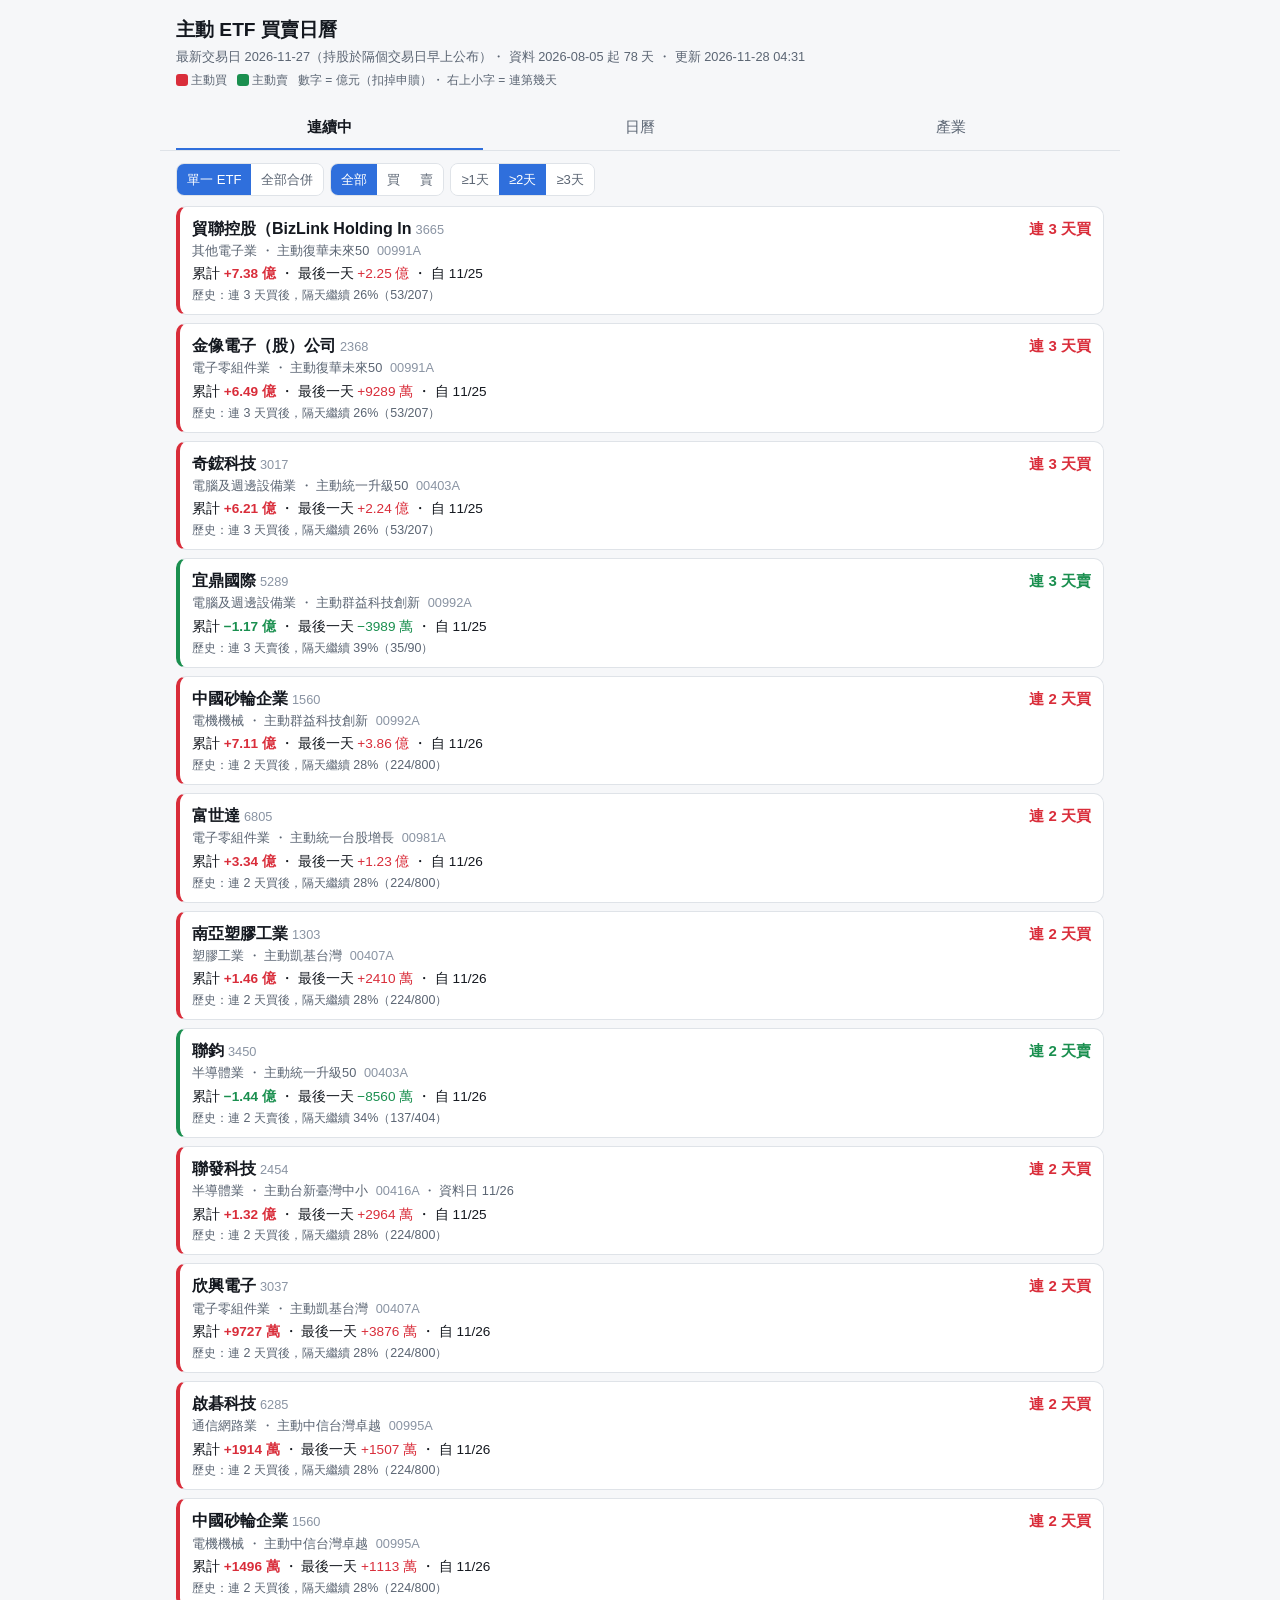
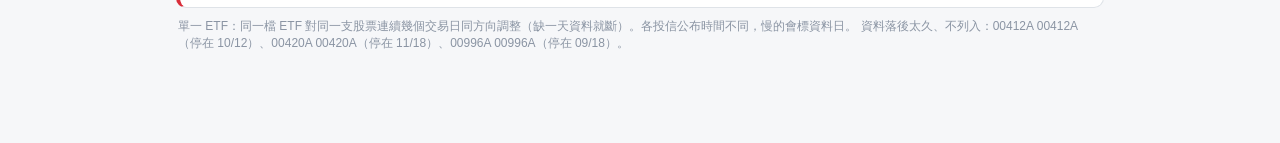
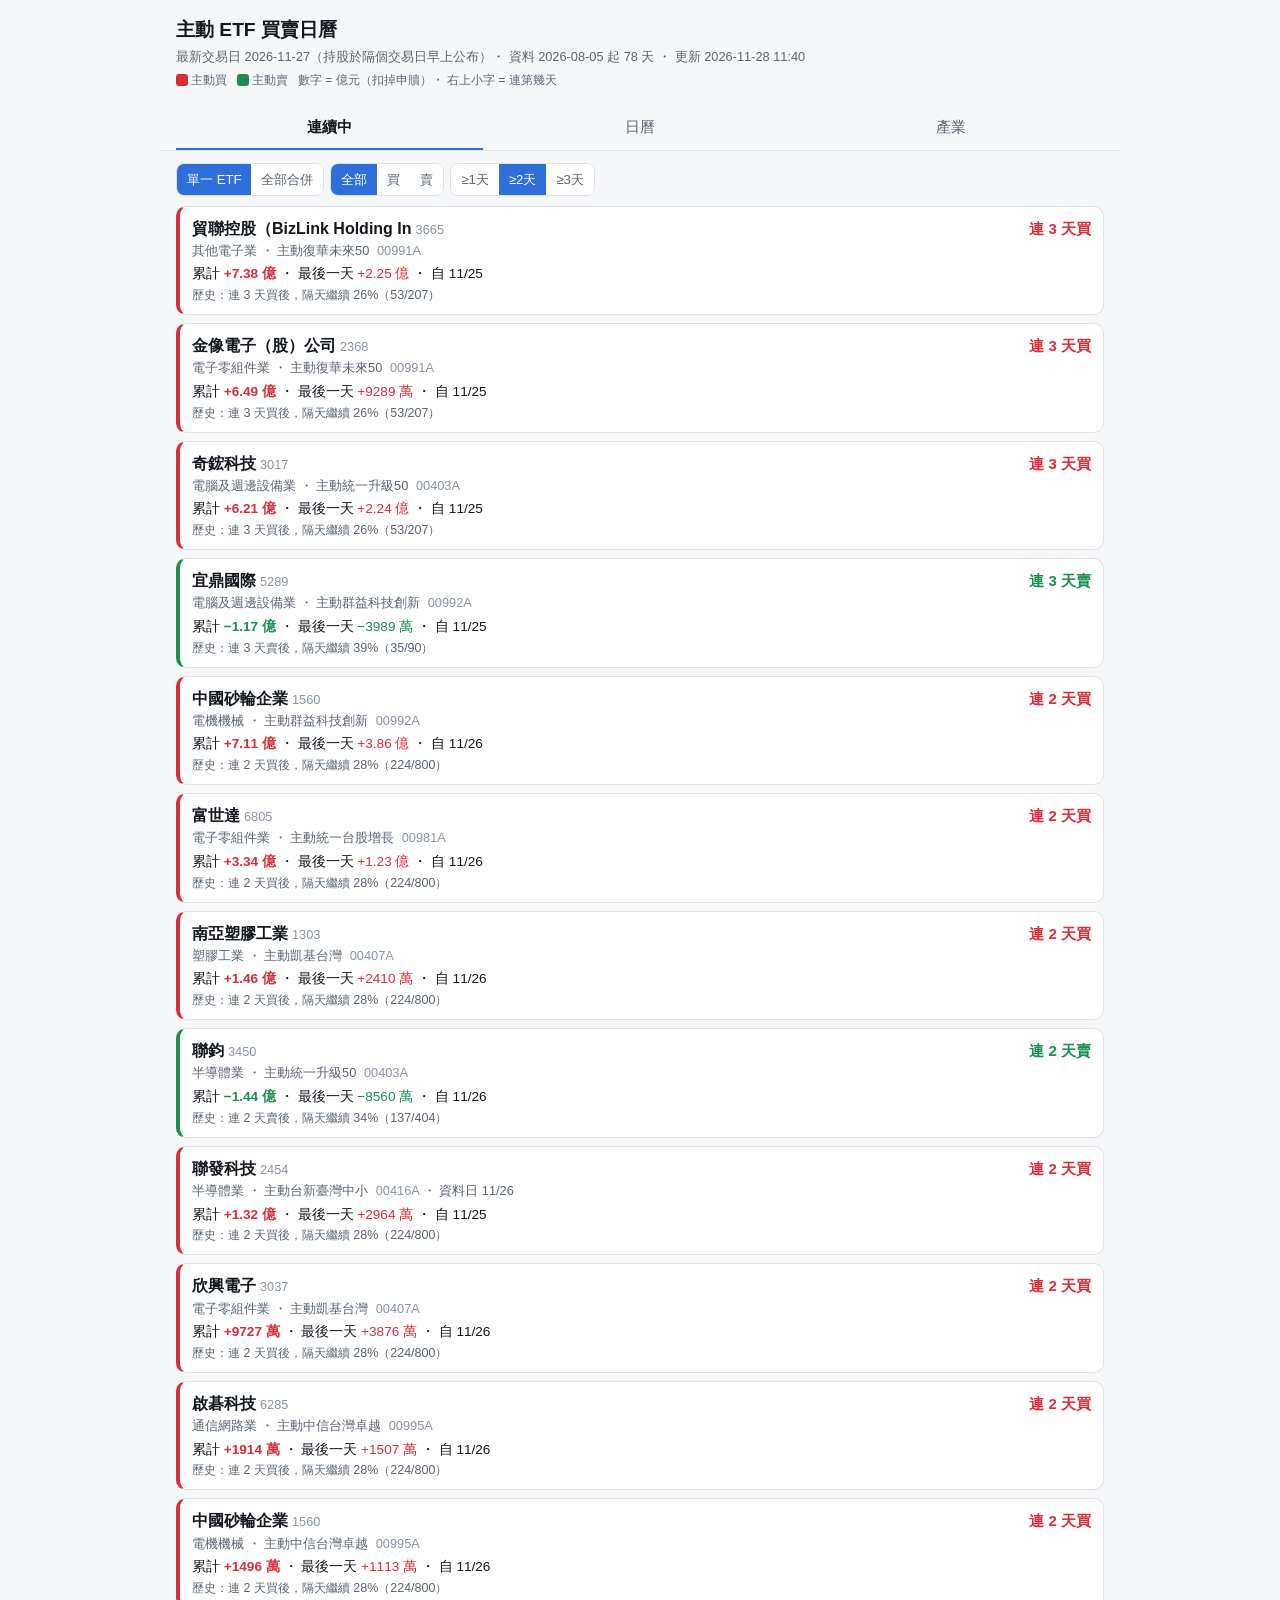
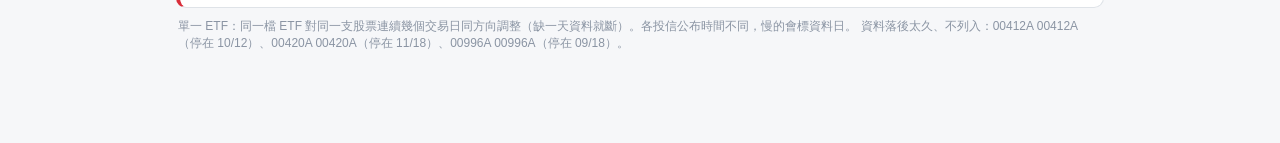
